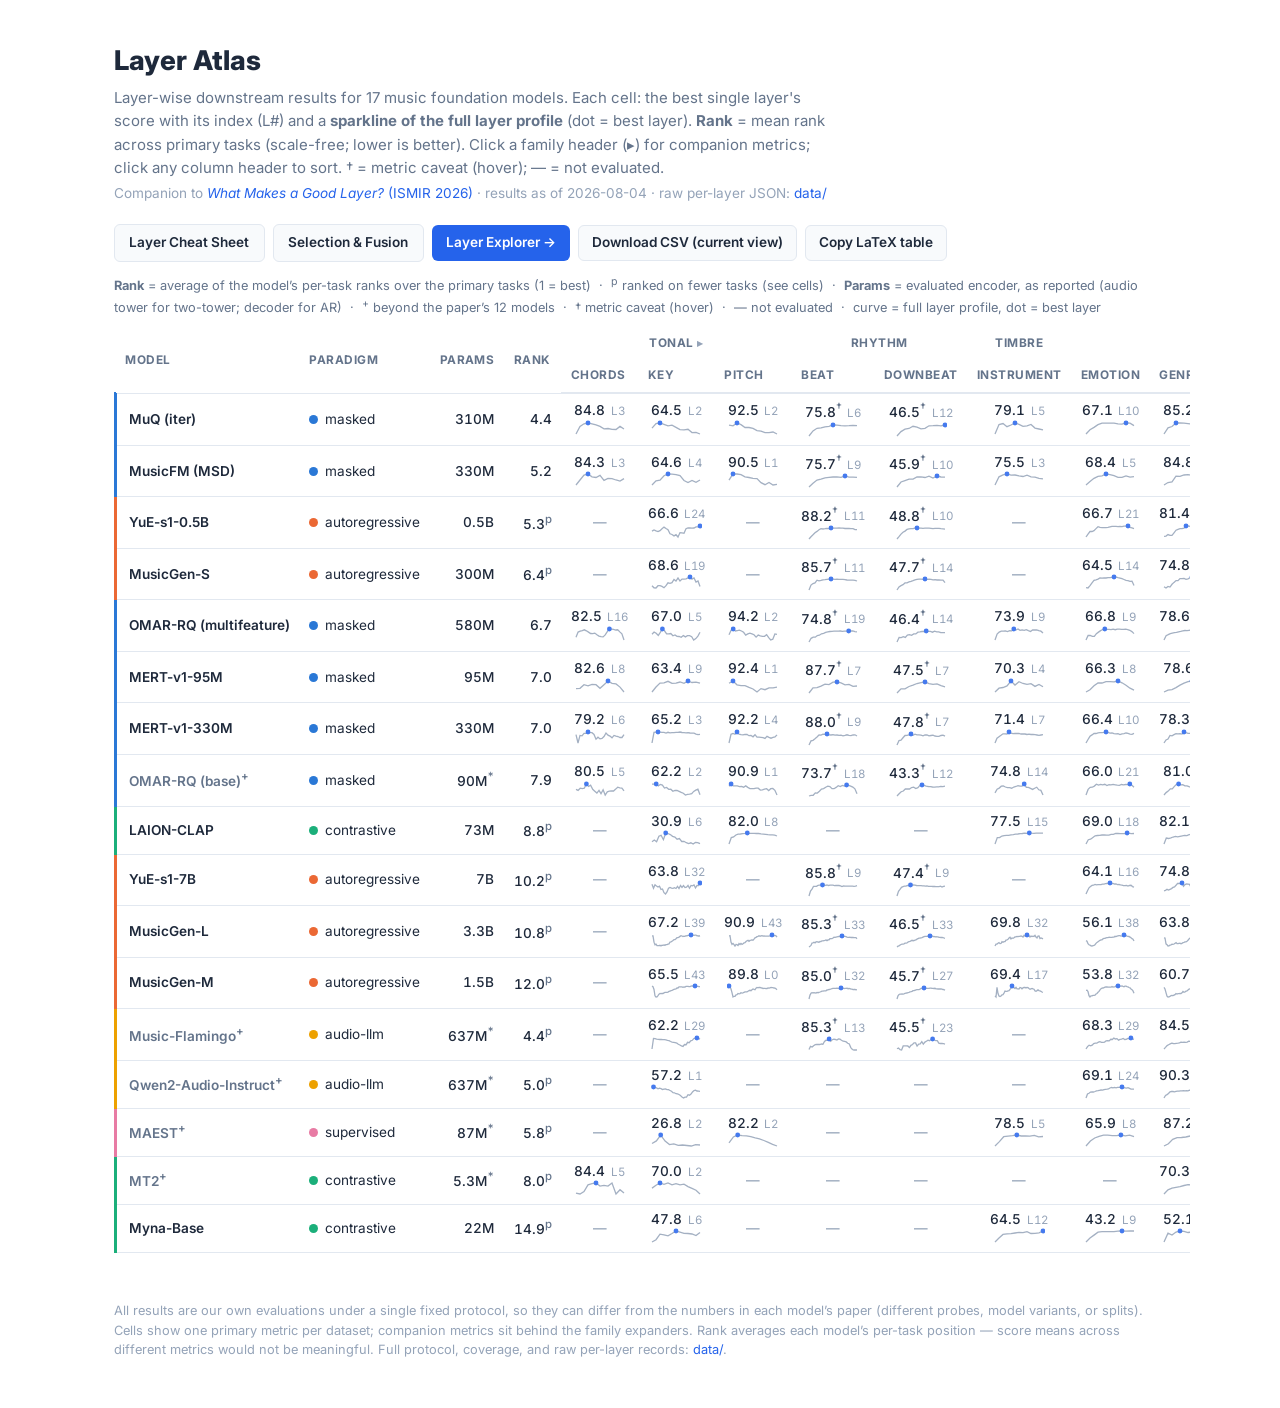
==== atlas.html @ fea0e97f "Discoverability pass: social preview image (was 404), og/twitter cards on all pages, CITATION.cff, R" ====
<!DOCTYPE html>
<html lang="en">
<head>
  <meta charset="utf-8">
  <meta name="viewport" content="width=device-width, initial-scale=1">
  <title>Layer Atlas | What Makes a Good Layer?</title>
  <meta name="description" content="Which layer of a music foundation model works best for each task? Layer-wise results for 17 models across 15 music tasks — per-layer performance profiles, best layers, and sortable comparisons.">
  <meta property="og:type" content="website">
  <meta property="og:title" content="Layer Atlas — layer-wise results for music foundation models">
  <meta property="og:description" content="Best layer per model and task, full layer-profile sparklines, sortable, with CSV/LaTeX export. 17 models, 15 tasks, one fixed probe.">
  <meta property="og:url" content="https://angeloskanatas.github.io/music-fms-layer-eval/atlas.html">
  <meta property="og:image" content="https://angeloskanatas.github.io/music-fms-layer-eval/static/images/social_preview.png">
  <meta name="twitter:card" content="summary_large_image">
  <link rel="icon" type="image/svg+xml" href="static/images/favicon.svg">
  <link rel="icon" type="image/x-icon" href="favicon.ico" sizes="16x16 32x32 48x48">
  <link rel="apple-touch-icon" href="static/images/apple-touch-icon.png">
  <link href="https://fonts.googleapis.com/css2?family=Inter:wght@400;500;600;700;800&display=swap" rel="stylesheet">
  <style>
    :root {
      --ink: #1e293b; --ink-2: #64748b; --ink-3: #94a3b8;
      --accent: #2563eb; --line: #e2e8f0; --bg: #ffffff; --bg-2: #f8fafc;
    }
    * { box-sizing: border-box; }
    body { margin: 0; font-family: 'Inter', -apple-system, sans-serif; color: var(--ink);
           background: var(--bg); font-size: 15px; line-height: 1.55; }
    header { max-width: 1100px; margin: 0 auto; padding: 2.5rem 1.5rem 1rem; }
    header h1 { font-size: 1.7rem; font-weight: 800; margin: 0 0 .25rem; }
    header p  { color: var(--ink-2); margin: .25rem 0; max-width: 720px; }
    header a  { color: var(--accent); text-decoration: none; }
    .meta { font-size: .85rem; color: var(--ink-3); }
    .toolbar { max-width: 1100px; margin: 0 auto; padding: 0 1.5rem .75rem;
               display: flex; gap: .5rem; align-items: center; flex-wrap: wrap; }
    .toolbar button { font: inherit; font-size: .85rem; font-weight: 600; color: var(--ink);
      background: var(--bg-2); border: 1px solid var(--line); border-radius: 6px;
      padding: .4rem .8rem; cursor: pointer; }
    .toolbar button:hover { border-color: var(--accent); color: var(--accent); }
    .twrap { max-width: 1100px; margin: 0 auto 3rem; padding: 0 1.5rem; overflow-x: auto; }
    table { border-collapse: collapse; width: 100%; font-size: .85rem; }
    th, td { padding: .45rem .6rem; border-bottom: 1px solid var(--line); text-align: left;
             white-space: nowrap; }
    thead th { font-size: .74rem; text-transform: uppercase; letter-spacing: .04em;
               color: var(--ink-2); border-bottom: 2px solid var(--line);
               position: sticky; top: 0; background: var(--bg); cursor: pointer; }
    thead th.detail { text-transform: none; letter-spacing: 0; }
    th.famgrp { text-align: center; border-bottom: 1px solid var(--line); }
    th.famgrp.expandable:hover { color: var(--accent); }
    .num { text-align: right; font-variant-numeric: tabular-nums; }
    td.num { font-weight: 500; }
    td.ptask, td.detail { text-align: center; }
    .cellink { color: inherit; text-decoration: none; display: block; }
    .cellink:hover .sc { color: var(--accent); }
    .sc { display: block; line-height: 1.15; }
    .spark { display: block; margin: 1px auto 0; opacity: .85; }
    tbody tr:hover .spark { opacity: 1; }
    tbody tr { border-left: 3px solid var(--fam, transparent); }
    tbody td:first-child { border-left: 3px solid var(--fam, transparent);
                           padding-left: .75rem; }
    tbody tr:hover td { background: var(--bg-2); }
    .mname { font-weight: 600; }
    .mmuted { color: var(--ink-2); }
    .dot { display: inline-block; width: 9px; height: 9px; border-radius: 50%;
           background: var(--fam); margin-right: .45rem; vertical-align: baseline; }
    .lyr { color: var(--ink-3); font-size: .72rem; font-weight: 400; margin-left: .35rem; }
    .na  { color: var(--ink-3); font-weight: 400; }
    .cav { color: var(--ink-2); cursor: help; }
    .xtra { color: var(--ink-3); cursor: help; font-weight: 600; }
    .chev { font-size: .7rem; color: var(--ink-3); }
    th.sorted-asc .chev, th.sorted-desc .chev { color: var(--accent); }
    footer { max-width: 1100px; margin: 0 auto; padding: 0 1.5rem 3rem;
             font-size: .8rem; color: var(--ink-3); }
    footer a { color: var(--accent); text-decoration: none; }
  </style>
</head>
<body>
  <header>
    <h1>Layer Atlas</h1>
    <p>Layer-wise downstream results for 17 music foundation models.
       Each cell: the best single layer's score with its index (L#) and a <strong>sparkline of the
       full layer profile</strong> (dot = best layer). <strong>Rank</strong> = mean rank across primary
       tasks (scale-free; lower is better). Click a family header (&#9656;) for companion metrics;
       click any column header to sort. &dagger; = metric caveat (hover); &mdash; = not evaluated.</p>
    <p class="meta">Companion to <a href="index.html"><em>What Makes a Good Layer?</em> (ISMIR 2026)</a>
       &middot; results as of 2026-08-04 &middot;
       raw per-layer JSON: <a href="https://github.com/angeloskanatas/music-fms-layer-eval/tree/master/data">data/</a></p>
  </header>
  <div class="toolbar">
    <a href="layers.html" style="font-size:.85rem;font-weight:600;color:var(--ink);background:var(--bg-2);border:1px solid var(--line);border-radius:6px;padding:.45rem .9rem;text-decoration:none;">Layer Cheat Sheet</a>
    <a href="fusion.html" style="font-size:.85rem;font-weight:600;color:var(--ink);background:var(--bg-2);border:1px solid var(--line);border-radius:6px;padding:.45rem .9rem;text-decoration:none;">Selection &amp; Fusion</a>
    <a href="explorer.html" style="font-size:.85rem;font-weight:600;color:#fff;background:var(--accent);border-radius:6px;padding:.45rem .9rem;text-decoration:none;">Layer Explorer &rarr;</a>
    <button onclick="exportCSV()">Download CSV (current view)</button>
    <button onclick="exportLatex()">Copy LaTeX table</button>
  </div>
  <div class="legend" style="max-width:1100px;margin:0 auto;padding:0 1.5rem .5rem;font-size:.8rem;color:#64748b;">
    <strong>Rank</strong> = average of the model&rsquo;s per-task ranks over the primary tasks (1&nbsp;=&nbsp;best)
    &nbsp;&middot;&nbsp; <sup>p</sup> ranked on fewer tasks (see cells) &nbsp;&middot;&nbsp;
    <strong>Params</strong> = evaluated encoder, as reported (audio tower for two-tower; decoder for AR)
    &nbsp;&middot;&nbsp; <sup>+</sup> beyond the paper&rsquo;s 12 models &nbsp;&middot;&nbsp; &dagger; metric caveat (hover)
    &nbsp;&middot;&nbsp; &mdash; not evaluated &nbsp;&middot;&nbsp; curve&nbsp;=&nbsp;full layer profile, dot&nbsp;=&nbsp;best layer
  </div>
  <div class="twrap">
    <table id="atlas">
      <thead><tr><th rowspan='2' data-sort='str'>Model</th><th rowspan='2' data-sort='str'>Paradigm</th><th rowspan='2' data-sort='num' title='parameters of the evaluated encoder, as reported in each paper (audio tower for two-tower models, decoder for autoregressive)'>Params</th><th rowspan='2' data-sort='num' title='mean rank across primary tasks the model was evaluated on; lower is better'>Rank</th><th colspan='3' class='famgrp expandable' data-fam='tonal'>Tonal <span class='chev' title='2 companion metrics'>&#9656;</span></th><th colspan='2' class='famgrp' data-fam='rhythm'>Rhythm</th><th colspan='1' class='famgrp' data-fam='timbre'>Timbre</th><th colspan='8' class='famgrp expandable' data-fam='semantic'>Semantic <span class='chev' title='7 companion metrics'>&#9656;</span></th><th colspan='1' class='famgrp expandable' data-fam='similarity'>Similarity <span class='chev' title='2 companion metrics'>&#9656;</span></th></tr><tr><th class='ptask' data-sort='num' title='Chord MIREX score (ChordsACE)'>Chords</th><th class='ptask' data-sort='num' title='Key estimation weighted score (GiantSteps)'>Key</th><th class='ptask' data-sort='num' title='Pitch classification accuracy (NSynth)'>Pitch</th><th class='detail d-tonal' data-sort='num' hidden title='Chord root score (ChordsACE)'>Chords root</th><th class='detail d-tonal' data-sort='num' hidden title='Chord thirds score (ChordsACE)'>Chords thirds</th><th class='ptask' data-sort='num' title='Beat tracking F1 (GTZAN)'>Beat</th><th class='ptask' data-sort='num' title='Downbeat tracking F1 (GTZAN)'>Downbeat</th><th class='ptask' data-sort='num' title='Instrument classification accuracy (NSynth)'>Instrument</th><th class='ptask' data-sort='num' title='Emotion recognition R2 (EMO)'>Emotion</th><th class='ptask' data-sort='num' title='Genre classification accuracy (GTZAN)'>Genre</th><th class='ptask' data-sort='num' title='Clip-level music structure analysis accuracy (Harmonix)'>Structure</th><th class='ptask' data-sort='num' title='Genre tagging AP (MTG-Jamendo)'>MTG-Genre</th><th class='ptask' data-sort='num' title='Instrument tagging AP (MTG-Jamendo)'>MTG-Instr</th><th class='ptask' data-sort='num' title='Mood/theme tagging AP (MTG-Jamendo)'>MTG-Mood</th><th class='ptask' data-sort='num' title='Top-50 tagging AP (MTG-Jamendo)'>MTG-Top50</th><th class='ptask' data-sort='num' title='Auto-tagging AP (MagnaTagATune)'>MTT</th><th class='detail d-semantic' data-sort='num' hidden title='Emotion recognition arousal R2 (EMO)'>Arousal</th><th class='detail d-semantic' data-sort='num' hidden title='Emotion recognition valence R2 (EMO)'>Valence</th><th class='detail d-semantic' data-sort='num' hidden title='Genre tagging AUROC (MTG-Jamendo)'>MTG-Genre AUROC</th><th class='detail d-semantic' data-sort='num' hidden title='Instrument tagging AUROC (MTG-Jamendo)'>MTG-Instr AUROC</th><th class='detail d-semantic' data-sort='num' hidden title='Mood/theme tagging AUROC (MTG-Jamendo)'>MTG-Mood AUROC</th><th class='detail d-semantic' data-sort='num' hidden title='Top-50 tagging AUROC (MTG-Jamendo)'>MTG-Top50 AUROC</th><th class='detail d-semantic' data-sort='num' hidden title='Auto-tagging AUROC (MagnaTagATune)'>MTT AUROC</th><th class='ptask' data-sort='num' title='Perceptual similarity accuracy, centered cosine (DimSim)'>DimSim</th><th class='detail d-similarity' data-sort='num' hidden title='Perceptual similarity accuracy, cosine (DimSim)'>DimSim cos</th><th class='detail d-similarity' data-sort='num' hidden title='Perceptual similarity accuracy, raw L2 (DimSim)'>DimSim L2</th></tr></thead>
      <tbody><tr style='--fam:#2a78d6'><td class='mname' title='muq'>MuQ (iter)</td><td><span class='dot'></span>masked</td><td class='num' data-val='310'>310M</td><td class='num'>4.4</td><td class='num ptask'><a class='cellink' href='explorer.html?model=muq&amp;task=chords_ace_mirex' title='open the full layer curve | best proxy fusion: Top-3 avg 84.7 (-0.1); best trainable fusion: HConv 86.6 (+1.8) — details on the Selection & Fusion page'><span class='sc'>84.8<span class='lyr'>L3</span></span><svg class='spark' width='52' height='16' viewBox='0 0 52 16'><polyline points='2.0,14.0 6.0,6.4 10.0,3.8 14.0,3.0 18.0,3.8 22.0,4.8 26.0,6.4 30.0,8.8 34.0,8.5 38.0,9.3 42.0,9.5 46.0,6.4 50.0,9.0' fill='none' stroke='#94a3b8' stroke-width='1.3'/><circle cx='14.0' cy='3.0' r='2.4' fill='#2563eb'/></svg></a></td><td class='num ptask'><a class='cellink' href='explorer.html?model=muq&amp;task=key' title='open the full layer curve | best proxy fusion: Top-3 avg 64.4 (-0.1); best trainable fusion: Weighted sum 63.1 (-1.4) — details on the Selection & Fusion page'><span class='sc'>64.5<span class='lyr'>L2</span></span><svg class='spark' width='52' height='16' viewBox='0 0 52 16'><polyline points='2.0,8.1 6.0,3.5 10.0,3.0 14.0,4.4 18.0,5.9 22.0,5.2 26.0,7.4 30.0,9.6 34.0,9.8 38.0,9.3 42.0,12.6 46.0,12.5 50.0,14.0' fill='none' stroke='#94a3b8' stroke-width='1.3'/><circle cx='10.0' cy='3.0' r='2.4' fill='#2563eb'/></svg></a></td><td class='num ptask'><a class='cellink' href='explorer.html?model=muq&amp;task=nsynth_pitch' title='open the full layer curve | best trainable fusion: Attentive 92.8 (+0.3) — details on the Selection & Fusion page'><span class='sc'>92.5<span class='lyr'>L2</span></span><svg class='spark' width='52' height='16' viewBox='0 0 52 16'><polyline points='2.0,5.2 6.0,5.9 10.0,3.0 14.0,4.6 18.0,7.5 22.0,7.5 26.0,8.4 30.0,10.6 34.0,11.1 38.0,12.7 42.0,12.7 46.0,12.0 50.0,14.0' fill='none' stroke='#94a3b8' stroke-width='1.3'/><circle cx='10.0' cy='3.0' r='2.4' fill='#2563eb'/></svg></a></td><td class='num detail d-tonal' hidden><a class='cellink' href='explorer.html?model=muq&amp;task=chords_ace_root' title='open the full layer curve | best proxy fusion: Top-3 avg 77.4 (-0.9); best trainable fusion: HConv 80.0 (+1.7) — details on the Selection & Fusion page'><span class='sc'>78.3<span class='lyr'>L3</span></span><svg class='spark' width='52' height='16' viewBox='0 0 52 16'><polyline points='2.0,14.0 6.0,6.6 10.0,3.5 14.0,3.0 18.0,3.4 22.0,4.1 26.0,5.6 30.0,7.9 34.0,8.2 38.0,7.1 42.0,9.3 46.0,5.3 50.0,6.6' fill='none' stroke='#94a3b8' stroke-width='1.3'/><circle cx='14.0' cy='3.0' r='2.4' fill='#2563eb'/></svg></a></td><td class='num detail d-tonal' hidden><a class='cellink' href='explorer.html?model=muq&amp;task=chords_ace_thirds' title='open the full layer curve | best proxy fusion: Top-3 avg 73.8 (-0.6); best trainable fusion: HConv 76.7 (+2.3) — details on the Selection & Fusion page'><span class='sc'>74.4<span class='lyr'>L3</span></span><svg class='spark' width='52' height='16' viewBox='0 0 52 16'><polyline points='2.0,14.0 6.0,6.7 10.0,3.7 14.0,3.0 18.0,3.7 22.0,4.3 26.0,5.8 30.0,8.1 34.0,8.4 38.0,7.4 42.0,9.5 46.0,5.8 50.0,7.0' fill='none' stroke='#94a3b8' stroke-width='1.3'/><circle cx='14.0' cy='3.0' r='2.4' fill='#2563eb'/></svg></a></td><td class='num ptask'><a class='cellink' href='explorer.html?model=muq&amp;task=beat_f1' title='open the full layer curve | best proxy fusion: Top-3 concat 79.9 (+4.1); best trainable fusion: HConv 84.7 (+8.9) — details on the Selection & Fusion page'><span class='sc'>75.8<sup class='cav' title='MARBLE corpus-pooled F-measure; per-track mir_eval variant differs'>&dagger;</sup><span class='lyr'>L6</span></span><svg class='spark' width='52' height='16' viewBox='0 0 52 16'><polyline points='2.0,14.0 6.0,8.9 10.0,6.3 14.0,5.8 18.0,4.8 22.0,4.3 26.0,3.0 30.0,3.1 34.0,3.7 38.0,3.8 42.0,3.7 46.0,3.5 50.0,3.6' fill='none' stroke='#94a3b8' stroke-width='1.3'/><circle cx='26.0' cy='3.0' r='2.4' fill='#2563eb'/></svg></a></td><td class='num ptask'><a class='cellink' href='explorer.html?model=muq&amp;task=downbeat_f1' title='open the full layer curve | best proxy fusion: Top-3 avg 46.4 (-0.1); best trainable fusion: Attentive 45.0 (-1.5) — details on the Selection & Fusion page'><span class='sc'>46.5<sup class='cav' title='MARBLE corpus-pooled F-measure; per-track mir_eval variant differs'>&dagger;</sup><span class='lyr'>L12</span></span><svg class='spark' width='52' height='16' viewBox='0 0 52 16'><polyline points='2.0,14.0 6.0,9.6 10.0,7.2 14.0,6.5 18.0,4.3 22.0,5.2 26.0,6.8 30.0,6.3 34.0,3.8 38.0,3.7 42.0,3.3 46.0,3.8 50.0,3.0' fill='none' stroke='#94a3b8' stroke-width='1.3'/><circle cx='50.0' cy='3.0' r='2.4' fill='#2563eb'/></svg></a></td><td class='num ptask'><a class='cellink' href='explorer.html?model=muq&amp;task=nsynth_instrument' title='open the full layer curve | best proxy fusion: Top-3 concat 79.7 (+0.6); best trainable fusion: Weighted sum 81.2 (+2.2) — details on the Selection & Fusion page'><span class='sc'>79.1<span class='lyr'>L5</span></span><svg class='spark' width='52' height='16' viewBox='0 0 52 16'><polyline points='2.0,14.0 6.0,4.6 10.0,3.5 14.0,6.7 18.0,5.0 22.0,3.0 26.0,4.4 30.0,6.4 34.0,5.8 38.0,4.4 42.0,8.1 46.0,9.0 50.0,9.9' fill='none' stroke='#94a3b8' stroke-width='1.3'/><circle cx='22.0' cy='3.0' r='2.4' fill='#2563eb'/></svg></a></td><td class='num ptask'><a class='cellink' href='explorer.html?model=muq&amp;task=emo_r2' title='open the full layer curve | best proxy fusion: Top-3 concat 70.5 (+3.4); best trainable fusion: HConv 68.9 (+1.8) — details on the Selection & Fusion page'><span class='sc'>67.1<span class='lyr'>L10</span></span><svg class='spark' width='52' height='16' viewBox='0 0 52 16'><polyline points='2.0,14.0 6.0,9.7 10.0,7.4 14.0,4.7 18.0,3.2 22.0,3.1 26.0,3.1 30.0,3.2 34.0,3.9 38.0,4.2 42.0,3.0 46.0,3.1 50.0,5.6' fill='none' stroke='#94a3b8' stroke-width='1.3'/><circle cx='42.0' cy='3.0' r='2.4' fill='#2563eb'/></svg></a></td><td class='num ptask'><a class='cellink' href='explorer.html?model=muq&amp;task=genre' title='open the full layer curve | best proxy fusion: Top-5 avg 84.8 (-0.4); best trainable fusion: Attentive 84.5 (-0.7) — details on the Selection & Fusion page'><span class='sc'>85.2<span class='lyr'>L3</span></span><svg class='spark' width='52' height='16' viewBox='0 0 52 16'><polyline points='2.0,14.0 6.0,7.9 10.0,6.5 14.0,3.0 18.0,3.0 22.0,3.2 26.0,3.6 30.0,4.1 34.0,4.4 38.0,3.9 42.0,4.1 46.0,4.1 50.0,5.3' fill='none' stroke='#94a3b8' stroke-width='1.3'/><circle cx='14.0' cy='3.0' r='2.4' fill='#2563eb'/></svg></a></td><td class='num ptask'><a class='cellink' href='explorer.html?model=muq&amp;task=hxmsa' title='open the full layer curve | best proxy fusion: Top-5 avg 61.6 (+1.7); best trainable fusion: Attentive 59.3 (-0.6) — details on the Selection & Fusion page'><span class='sc'>59.9<span class='lyr'>L11</span></span><svg class='spark' width='52' height='16' viewBox='0 0 52 16'><polyline points='2.0,14.0 6.0,11.8 10.0,9.7 14.0,8.3 18.0,8.1 22.0,4.8 26.0,5.4 30.0,5.4 34.0,4.0 38.0,4.2 42.0,3.7 46.0,3.0 50.0,3.6' fill='none' stroke='#94a3b8' stroke-width='1.3'/><circle cx='46.0' cy='3.0' r='2.4' fill='#2563eb'/></svg></a></td><td class='num ptask'><a class='cellink' href='explorer.html?model=muq&amp;task=mtg_genre_ap' title='open the full layer curve | best proxy fusion: Top-3 avg 18.5 (+1.0); best trainable fusion: Weighted sum 17.8 (+0.3) — details on the Selection & Fusion page'><span class='sc'>17.5<span class='lyr'>L9</span></span><svg class='spark' width='52' height='16' viewBox='0 0 52 16'><polyline points='2.0,14.0 6.0,9.3 10.0,7.1 14.0,5.2 18.0,3.6 22.0,3.6 26.0,3.4 30.0,4.1 34.0,3.4 38.0,3.0 42.0,3.0 46.0,3.9 50.0,4.1' fill='none' stroke='#94a3b8' stroke-width='1.3'/><circle cx='38.0' cy='3.0' r='2.4' fill='#2563eb'/></svg></a></td><td class='num ptask'><a class='cellink' href='explorer.html?model=muq&amp;task=mtg_instrument_ap' title='open the full layer curve | best proxy fusion: Top-3 concat 19.2 (-0.5); best trainable fusion: Attentive 19.4 (-0.3) — details on the Selection & Fusion page'><span class='sc'>19.7<span class='lyr'>L5</span></span><svg class='spark' width='52' height='16' viewBox='0 0 52 16'><polyline points='2.0,14.0 6.0,6.6 10.0,5.2 14.0,3.5 18.0,3.8 22.0,3.0 26.0,4.6 30.0,6.8 34.0,6.0 38.0,5.5 42.0,4.1 46.0,6.0 50.0,4.9' fill='none' stroke='#94a3b8' stroke-width='1.3'/><circle cx='22.0' cy='3.0' r='2.4' fill='#2563eb'/></svg></a></td><td class='num ptask'><a class='cellink' href='explorer.html?model=muq&amp;task=mtg_mood_ap' title='open the full layer curve | best proxy fusion: Top-3 avg 14.3 (+0.8); best trainable fusion: HConv 13.5 (+0.0) — details on the Selection & Fusion page'><span class='sc'>13.5<span class='lyr'>L10</span></span><svg class='spark' width='52' height='16' viewBox='0 0 52 16'><polyline points='2.0,14.0 6.0,9.3 10.0,7.7 14.0,5.3 18.0,4.0 22.0,4.3 26.0,3.7 30.0,3.3 34.0,4.0 38.0,3.7 42.0,3.0 46.0,3.7 50.0,5.3' fill='none' stroke='#94a3b8' stroke-width='1.3'/><circle cx='42.0' cy='3.0' r='2.4' fill='#2563eb'/></svg></a></td><td class='num ptask'><a class='cellink' href='explorer.html?model=muq&amp;task=mtg_top50_ap' title='open the full layer curve | best proxy fusion: Top-3 avg 28.9 (+0.6); best trainable fusion: Attentive 28.8 (+0.5) — details on the Selection & Fusion page'><span class='sc'>28.3<span class='lyr'>L9</span></span><svg class='spark' width='52' height='16' viewBox='0 0 52 16'><polyline points='2.0,14.0 6.0,8.7 10.0,7.1 14.0,5.9 18.0,5.0 22.0,4.4 26.0,4.4 30.0,4.4 34.0,3.8 38.0,3.0 42.0,3.0 46.0,4.4 50.0,3.8' fill='none' stroke='#94a3b8' stroke-width='1.3'/><circle cx='38.0' cy='3.0' r='2.4' fill='#2563eb'/></svg></a></td><td class='num ptask'><a class='cellink' href='explorer.html?model=muq&amp;task=mtt_ap' title='open the full layer curve | best proxy fusion: Top-5 avg 39.0 (-0.1); best trainable fusion: Attentive 40.2 (+1.1) — details on the Selection & Fusion page'><span class='sc'>39.1<span class='lyr'>L2</span></span><svg class='spark' width='52' height='16' viewBox='0 0 52 16'><polyline points='2.0,14.0 6.0,5.5 10.0,3.0 14.0,5.1 18.0,7.3 22.0,4.4 26.0,8.3 30.0,6.5 34.0,4.8 38.0,5.5 42.0,3.7 46.0,7.3 50.0,7.3' fill='none' stroke='#94a3b8' stroke-width='1.3'/><circle cx='10.0' cy='3.0' r='2.4' fill='#2563eb'/></svg></a></td><td class='num detail d-semantic' hidden><a class='cellink' href='explorer.html?model=muq&amp;task=emo_r2a' title='open the full layer curve'><span class='sc'>76.4<span class='lyr'>L4</span></span><svg class='spark' width='52' height='16' viewBox='0 0 52 16'><polyline points='2.0,14.0 6.0,7.6 10.0,6.6 14.0,5.7 18.0,3.0 22.0,3.1 26.0,3.1 30.0,4.5 34.0,5.9 38.0,3.9 42.0,3.6 46.0,3.6 50.0,3.2' fill='none' stroke='#94a3b8' stroke-width='1.3'/><circle cx='18.0' cy='3.0' r='2.4' fill='#2563eb'/></svg></a></td><td class='num detail d-semantic' hidden><a class='cellink' href='explorer.html?model=muq&amp;task=emo_r2v' title='open the full layer curve'><span class='sc'>59.0<span class='lyr'>L7</span></span><svg class='spark' width='52' height='16' viewBox='0 0 52 16'><polyline points='2.0,14.0 6.0,11.6 10.0,8.4 14.0,4.8 18.0,4.1 22.0,3.8 26.0,3.9 30.0,3.0 34.0,3.1 38.0,5.0 42.0,3.3 46.0,3.5 50.0,7.9' fill='none' stroke='#94a3b8' stroke-width='1.3'/><circle cx='30.0' cy='3.0' r='2.4' fill='#2563eb'/></svg></a></td><td class='num detail d-semantic' hidden><a class='cellink' href='explorer.html?model=muq&amp;task=mtg_genre_auroc' title='open the full layer curve | best proxy fusion: Top-5 avg 86.3 (+1.8); best trainable fusion: Weighted sum 85.5 (+1.0) — details on the Selection & Fusion page'><span class='sc'>84.5<span class='lyr'>L9</span></span><svg class='spark' width='52' height='16' viewBox='0 0 52 16'><polyline points='2.0,14.0 6.0,6.3 10.0,5.3 14.0,3.9 18.0,3.6 22.0,3.3 26.0,3.7 30.0,3.6 34.0,3.6 38.0,3.0 42.0,3.4 46.0,4.0 50.0,4.4' fill='none' stroke='#94a3b8' stroke-width='1.3'/><circle cx='38.0' cy='3.0' r='2.4' fill='#2563eb'/></svg></a></td><td class='num detail d-semantic' hidden><a class='cellink' href='explorer.html?model=muq&amp;task=mtg_instrument_auroc' title='open the full layer curve | best proxy fusion: Top-3 concat 77.2 (+0.9); best trainable fusion: Attentive 76.6 (+0.3) — details on the Selection & Fusion page'><span class='sc'>76.3<span class='lyr'>L10</span></span><svg class='spark' width='52' height='16' viewBox='0 0 52 16'><polyline points='2.0,14.0 6.0,6.8 10.0,6.0 14.0,4.3 18.0,4.3 22.0,4.1 26.0,4.3 30.0,5.7 34.0,4.7 38.0,4.6 42.0,3.0 46.0,4.9 50.0,4.1' fill='none' stroke='#94a3b8' stroke-width='1.3'/><circle cx='42.0' cy='3.0' r='2.4' fill='#2563eb'/></svg></a></td><td class='num detail d-semantic' hidden><a class='cellink' href='explorer.html?model=muq&amp;task=mtg_mood_auroc' title='open the full layer curve | best proxy fusion: Top-3 avg 76.8 (+1.1); best trainable fusion: HConv 75.1 (-0.6) — details on the Selection & Fusion page'><span class='sc'>75.7<span class='lyr'>L10</span></span><svg class='spark' width='52' height='16' viewBox='0 0 52 16'><polyline points='2.0,14.0 6.0,9.0 10.0,7.8 14.0,5.5 18.0,4.5 22.0,4.2 26.0,3.9 30.0,4.2 34.0,3.9 38.0,4.0 42.0,3.0 46.0,4.2 50.0,4.2' fill='none' stroke='#94a3b8' stroke-width='1.3'/><circle cx='42.0' cy='3.0' r='2.4' fill='#2563eb'/></svg></a></td><td class='num detail d-semantic' hidden><a class='cellink' href='explorer.html?model=muq&amp;task=mtg_top50_auroc' title='open the full layer curve | best proxy fusion: Top-3 avg 82.2 (+0.9); best trainable fusion: Attentive 82.1 (+0.8) — details on the Selection & Fusion page'><span class='sc'>81.3<span class='lyr'>L10</span></span><svg class='spark' width='52' height='16' viewBox='0 0 52 16'><polyline points='2.0,14.0 6.0,7.3 10.0,6.6 14.0,5.0 18.0,4.0 22.0,4.0 26.0,4.5 30.0,4.3 34.0,3.5 38.0,3.3 42.0,3.0 46.0,4.5 50.0,4.3' fill='none' stroke='#94a3b8' stroke-width='1.3'/><circle cx='42.0' cy='3.0' r='2.4' fill='#2563eb'/></svg></a></td><td class='num detail d-semantic' hidden><a class='cellink' href='explorer.html?model=muq&amp;task=mtt_auroc' title='open the full layer curve | best proxy fusion: Top-5 avg 91.2 (+0.1); best trainable fusion: Attentive 91.6 (+0.5) — details on the Selection & Fusion page'><span class='sc'>91.1<span class='lyr'>L2</span></span><svg class='spark' width='52' height='16' viewBox='0 0 52 16'><polyline points='2.0,14.0 6.0,5.3 10.0,3.0 14.0,4.2 18.0,4.2 22.0,4.2 26.0,5.3 30.0,4.7 34.0,4.2 38.0,4.2 42.0,3.6 46.0,5.9 50.0,5.3' fill='none' stroke='#94a3b8' stroke-width='1.3'/><circle cx='10.0' cy='3.0' r='2.4' fill='#2563eb'/></svg></a></td><td class='num ptask'><a class='cellink' href='explorer.html?model=muq&amp;task=dimsim_acc_centered' title='open the full layer curve'><span class='sc'>79.5<span class='lyr'>L0</span></span><svg class='spark' width='52' height='16' viewBox='0 0 52 16'><polyline points='2.0,3.0 6.0,4.5 10.0,7.3 14.0,10.2 18.0,11.6 22.0,12.4 26.0,12.6 30.0,13.3 34.0,14.0 38.0,12.7 42.0,13.0 46.0,11.3 50.0,8.2' fill='none' stroke='#94a3b8' stroke-width='1.3'/><circle cx='2.0' cy='3.0' r='2.4' fill='#2563eb'/></svg></a></td><td class='num detail d-similarity' hidden><a class='cellink' href='explorer.html?model=muq&amp;task=dimsim_acc_cosine' title='open the full layer curve'><span class='sc'>78.8<span class='lyr'>L1</span></span><svg class='spark' width='52' height='16' viewBox='0 0 52 16'><polyline points='2.0,3.6 6.0,3.0 10.0,5.4 14.0,5.8 18.0,9.6 22.0,12.0 26.0,11.3 30.0,13.1 34.0,14.0 38.0,12.4 42.0,12.1 46.0,7.9 50.0,9.0' fill='none' stroke='#94a3b8' stroke-width='1.3'/><circle cx='6.0' cy='3.0' r='2.4' fill='#2563eb'/></svg></a></td><td class='num detail d-similarity' hidden><a class='cellink' href='explorer.html?model=muq&amp;task=dimsim_acc_l2' title='open the full layer curve'><span class='sc'>81.7<span class='lyr'>L0</span></span><svg class='spark' width='52' height='16' viewBox='0 0 52 16'><polyline points='2.0,3.0 6.0,7.2 10.0,9.2 14.0,10.2 18.0,11.9 22.0,12.8 26.0,13.1 30.0,12.5 34.0,14.0 38.0,13.5 42.0,12.4 46.0,11.1 50.0,11.1' fill='none' stroke='#94a3b8' stroke-width='1.3'/><circle cx='2.0' cy='3.0' r='2.4' fill='#2563eb'/></svg></a></td></tr>
<tr style='--fam:#2a78d6'><td class='mname' title='musicfm'>MusicFM (MSD)</td><td><span class='dot'></span>masked</td><td class='num' data-val='330'>330M</td><td class='num'>5.2</td><td class='num ptask'><a class='cellink' href='explorer.html?model=musicfm&amp;task=chords_ace_mirex' title='open the full layer curve | best proxy fusion: Top-3 avg 81.8 (-2.5); best trainable fusion: HConv 84.9 (+0.6) — details on the Selection & Fusion page'><span class='sc'>84.3<span class='lyr'>L3</span></span><svg class='spark' width='52' height='16' viewBox='0 0 52 16'><polyline points='2.0,14.0 6.0,9.0 10.0,4.1 14.0,3.0 18.0,5.8 22.0,6.5 26.0,4.4 30.0,9.4 34.0,7.3 38.0,7.6 42.0,9.0 46.0,10.1 50.0,7.6' fill='none' stroke='#94a3b8' stroke-width='1.3'/><circle cx='14.0' cy='3.0' r='2.4' fill='#2563eb'/></svg></a></td><td class='num ptask'><a class='cellink' href='explorer.html?model=musicfm&amp;task=key' title='open the full layer curve | best proxy fusion: Top-5 concat 61.3 (-3.3); best trainable fusion: Weighted sum 62.2 (-2.3) — details on the Selection & Fusion page'><span class='sc'>64.6<span class='lyr'>L4</span></span><svg class='spark' width='52' height='16' viewBox='0 0 52 16'><polyline points='2.0,14.0 6.0,9.8 10.0,9.2 14.0,4.7 18.0,3.0 22.0,3.2 26.0,3.7 30.0,4.7 34.0,9.5 38.0,11.5 42.0,9.5 46.0,11.3 50.0,9.0' fill='none' stroke='#94a3b8' stroke-width='1.3'/><circle cx='18.0' cy='3.0' r='2.4' fill='#2563eb'/></svg></a></td><td class='num ptask'><a class='cellink' href='explorer.html?model=musicfm&amp;task=nsynth_pitch' title='open the full layer curve | best trainable fusion: Attentive 91.8 (+1.2) — details on the Selection & Fusion page'><span class='sc'>90.5<span class='lyr'>L1</span></span><svg class='spark' width='52' height='16' viewBox='0 0 52 16'><polyline points='2.0,9.1 6.0,3.0 10.0,3.0 14.0,3.6 18.0,5.9 22.0,6.5 26.0,7.3 30.0,7.6 34.0,11.7 38.0,13.7 42.0,11.4 46.0,14.0 50.0,13.4' fill='none' stroke='#94a3b8' stroke-width='1.3'/><circle cx='6.0' cy='3.0' r='2.4' fill='#2563eb'/></svg></a></td><td class='num detail d-tonal' hidden><a class='cellink' href='explorer.html?model=musicfm&amp;task=chords_ace_root' title='open the full layer curve | best proxy fusion: Top-3 avg 70.8 (-4.8); best trainable fusion: Attentive 77.6 (+2.0) — details on the Selection & Fusion page'><span class='sc'>75.6<span class='lyr'>L5</span></span><svg class='spark' width='52' height='16' viewBox='0 0 52 16'><polyline points='2.0,14.0 6.0,7.2 10.0,4.9 14.0,4.0 18.0,3.7 22.0,3.0 26.0,3.8 30.0,5.4 34.0,5.9 38.0,5.1 42.0,4.7 46.0,5.4 50.0,7.2' fill='none' stroke='#94a3b8' stroke-width='1.3'/><circle cx='22.0' cy='3.0' r='2.4' fill='#2563eb'/></svg></a></td><td class='num detail d-tonal' hidden><a class='cellink' href='explorer.html?model=musicfm&amp;task=chords_ace_thirds' title='open the full layer curve | best proxy fusion: Top-3 avg 67.6 (-3.9); best trainable fusion: HConv 74.3 (+2.8) — details on the Selection & Fusion page'><span class='sc'>71.5<span class='lyr'>L5</span></span><svg class='spark' width='52' height='16' viewBox='0 0 52 16'><polyline points='2.0,14.0 6.0,6.5 10.0,4.7 14.0,3.8 18.0,3.8 22.0,3.0 26.0,3.9 30.0,5.8 34.0,6.4 38.0,5.1 42.0,5.1 46.0,5.5 50.0,7.7' fill='none' stroke='#94a3b8' stroke-width='1.3'/><circle cx='22.0' cy='3.0' r='2.4' fill='#2563eb'/></svg></a></td><td class='num ptask'><a class='cellink' href='explorer.html?model=musicfm&amp;task=beat_f1' title='open the full layer curve | best proxy fusion: Top-5 concat 76.5 (+0.8); best trainable fusion: HConv 83.8 (+8.1) — details on the Selection & Fusion page'><span class='sc'>75.7<sup class='cav' title='MARBLE corpus-pooled F-measure; per-track mir_eval variant differs'>&dagger;</sup><span class='lyr'>L9</span></span><svg class='spark' width='52' height='16' viewBox='0 0 52 16'><polyline points='2.0,14.0 6.0,10.3 10.0,7.0 14.0,6.1 18.0,4.9 22.0,4.4 26.0,4.0 30.0,3.8 34.0,4.3 38.0,3.0 42.0,4.2 46.0,4.1 50.0,4.3' fill='none' stroke='#94a3b8' stroke-width='1.3'/><circle cx='38.0' cy='3.0' r='2.4' fill='#2563eb'/></svg></a></td><td class='num ptask'><a class='cellink' href='explorer.html?model=musicfm&amp;task=downbeat_f1' title='open the full layer curve | best proxy fusion: Top-5 avg 44.4 (-1.5); best trainable fusion: Attentive 45.8 (-0.1) — details on the Selection & Fusion page'><span class='sc'>45.9<sup class='cav' title='MARBLE corpus-pooled F-measure; per-track mir_eval variant differs'>&dagger;</sup><span class='lyr'>L10</span></span><svg class='spark' width='52' height='16' viewBox='0 0 52 16'><polyline points='2.0,14.0 6.0,9.0 10.0,7.6 14.0,6.1 18.0,6.1 22.0,4.0 26.0,3.9 30.0,4.5 34.0,3.2 38.0,5.1 42.0,3.0 46.0,4.0 50.0,4.1' fill='none' stroke='#94a3b8' stroke-width='1.3'/><circle cx='42.0' cy='3.0' r='2.4' fill='#2563eb'/></svg></a></td><td class='num ptask'><a class='cellink' href='explorer.html?model=musicfm&amp;task=nsynth_instrument' title='open the full layer curve | best proxy fusion: Top-3 concat 75.1 (-0.4); best trainable fusion: Weighted sum 75.2 (-0.3) — details on the Selection & Fusion page'><span class='sc'>75.5<span class='lyr'>L3</span></span><svg class='spark' width='52' height='16' viewBox='0 0 52 16'><polyline points='2.0,14.0 6.0,5.8 10.0,3.8 14.0,3.0 18.0,4.2 22.0,4.0 26.0,4.9 30.0,5.5 34.0,4.2 38.0,5.8 42.0,6.2 46.0,7.4 50.0,7.8' fill='none' stroke='#94a3b8' stroke-width='1.3'/><circle cx='14.0' cy='3.0' r='2.4' fill='#2563eb'/></svg></a></td><td class='num ptask'><a class='cellink' href='explorer.html?model=musicfm&amp;task=emo_r2' title='open the full layer curve | best proxy fusion: Top-5 concat 66.5 (-1.9); best trainable fusion: HConv 59.9 (-8.5) — details on the Selection & Fusion page'><span class='sc'>68.4<span class='lyr'>L5</span></span><svg class='spark' width='52' height='16' viewBox='0 0 52 16'><polyline points='2.0,14.0 6.0,10.6 10.0,7.3 14.0,5.3 18.0,4.8 22.0,3.0 26.0,3.7 30.0,4.7 34.0,6.4 38.0,6.3 42.0,5.0 46.0,6.2 50.0,5.7' fill='none' stroke='#94a3b8' stroke-width='1.3'/><circle cx='22.0' cy='3.0' r='2.4' fill='#2563eb'/></svg></a></td><td class='num ptask'><a class='cellink' href='explorer.html?model=musicfm&amp;task=genre' title='open the full layer curve | best proxy fusion: Top-3 concat 83.1 (-1.7); best trainable fusion: Attentive 79.0 (-5.8) — details on the Selection & Fusion page'><span class='sc'>84.8<span class='lyr'>L9</span></span><svg class='spark' width='52' height='16' viewBox='0 0 52 16'><polyline points='2.0,14.0 6.0,11.5 10.0,10.8 14.0,5.2 18.0,5.3 22.0,4.0 26.0,3.7 30.0,4.4 34.0,3.4 38.0,3.0 42.0,4.7 46.0,8.3 50.0,9.4' fill='none' stroke='#94a3b8' stroke-width='1.3'/><circle cx='38.0' cy='3.0' r='2.4' fill='#2563eb'/></svg></a></td><td class='num ptask'><a class='cellink' href='explorer.html?model=musicfm&amp;task=hxmsa' title='open the full layer curve | best proxy fusion: Top-3 concat 60.4 (+1.0); best trainable fusion: Attentive 58.6 (-0.8) — details on the Selection & Fusion page'><span class='sc'>59.4<span class='lyr'>L8</span></span><svg class='spark' width='52' height='16' viewBox='0 0 52 16'><polyline points='2.0,14.0 6.0,8.7 10.0,8.3 14.0,6.0 18.0,7.4 22.0,5.1 26.0,5.4 30.0,3.6 34.0,3.0 38.0,3.9 42.0,3.2 46.0,6.0 50.0,6.0' fill='none' stroke='#94a3b8' stroke-width='1.3'/><circle cx='34.0' cy='3.0' r='2.4' fill='#2563eb'/></svg></a></td><td class='num ptask'><a class='cellink' href='explorer.html?model=musicfm&amp;task=mtg_genre_ap' title='open the full layer curve | best proxy fusion: Top-3 avg 17.5 (+0.2); best trainable fusion: Weighted sum 16.6 (-0.7) — details on the Selection & Fusion page'><span class='sc'>17.3<span class='lyr'>L9</span></span><svg class='spark' width='52' height='16' viewBox='0 0 52 16'><polyline points='2.0,14.0 6.0,12.0 10.0,9.3 14.0,6.4 18.0,4.8 22.0,3.9 26.0,3.7 30.0,3.7 34.0,3.2 38.0,3.0 42.0,4.3 46.0,5.9 50.0,7.5' fill='none' stroke='#94a3b8' stroke-width='1.3'/><circle cx='38.0' cy='3.0' r='2.4' fill='#2563eb'/></svg></a></td><td class='num ptask'><a class='cellink' href='explorer.html?model=musicfm&amp;task=mtg_instrument_ap' title='open the full layer curve | best proxy fusion: Top-3 avg 18.4 (-0.4); best trainable fusion: Weighted sum 17.9 (-0.9) — details on the Selection & Fusion page'><span class='sc'>18.8<span class='lyr'>L6</span></span><svg class='spark' width='52' height='16' viewBox='0 0 52 16'><polyline points='2.0,14.0 6.0,10.4 10.0,6.9 14.0,5.6 18.0,4.3 22.0,3.3 26.0,3.0 30.0,4.3 34.0,4.9 38.0,6.6 42.0,5.3 46.0,6.2 50.0,7.5' fill='none' stroke='#94a3b8' stroke-width='1.3'/><circle cx='26.0' cy='3.0' r='2.4' fill='#2563eb'/></svg></a></td><td class='num ptask'><a class='cellink' href='explorer.html?model=musicfm&amp;task=mtg_mood_ap' title='open the full layer curve | best proxy fusion: Top-5 avg 13.3 (-0.3); best trainable fusion: Attentive 12.9 (-0.7) — details on the Selection & Fusion page'><span class='sc'>13.6<span class='lyr'>L7</span></span><svg class='spark' width='52' height='16' viewBox='0 0 52 16'><polyline points='2.0,14.0 6.0,10.7 10.0,8.8 14.0,7.7 18.0,5.8 22.0,5.2 26.0,3.5 30.0,3.0 34.0,3.0 38.0,3.8 42.0,4.9 46.0,6.3 50.0,6.9' fill='none' stroke='#94a3b8' stroke-width='1.3'/><circle cx='30.0' cy='3.0' r='2.4' fill='#2563eb'/></svg></a></td><td class='num ptask'><a class='cellink' href='explorer.html?model=musicfm&amp;task=mtg_top50_ap' title='open the full layer curve | best proxy fusion: Top-3 concat 27.8 (+0.3); best trainable fusion: Attentive 27.0 (-0.5) — details on the Selection & Fusion page'><span class='sc'>27.5<span class='lyr'>L7</span></span><svg class='spark' width='52' height='16' viewBox='0 0 52 16'><polyline points='2.0,14.0 6.0,11.7 10.0,8.4 14.0,5.6 18.0,4.9 22.0,3.9 26.0,3.2 30.0,3.0 34.0,3.0 38.0,3.0 42.0,3.5 46.0,4.6 50.0,5.8' fill='none' stroke='#94a3b8' stroke-width='1.3'/><circle cx='30.0' cy='3.0' r='2.4' fill='#2563eb'/></svg></a></td><td class='num ptask'><a class='cellink' href='explorer.html?model=musicfm&amp;task=mtt_ap' title='open the full layer curve | best proxy fusion: Top-5 avg 39.1 (-0.1); best trainable fusion: Attentive 39.5 (+0.3) — details on the Selection & Fusion page'><span class='sc'>39.2<span class='lyr'>L7</span></span><svg class='spark' width='52' height='16' viewBox='0 0 52 16'><polyline points='2.0,14.0 6.0,9.0 10.0,5.4 14.0,6.1 18.0,4.8 22.0,3.8 26.0,5.6 30.0,3.0 34.0,5.1 38.0,5.9 42.0,7.5 46.0,6.9 50.0,6.4' fill='none' stroke='#94a3b8' stroke-width='1.3'/><circle cx='30.0' cy='3.0' r='2.4' fill='#2563eb'/></svg></a></td><td class='num detail d-semantic' hidden><a class='cellink' href='explorer.html?model=musicfm&amp;task=emo_r2a' title='open the full layer curve'><span class='sc'>76.0<span class='lyr'>L5</span></span><svg class='spark' width='52' height='16' viewBox='0 0 52 16'><polyline points='2.0,14.0 6.0,8.8 10.0,5.6 14.0,4.0 18.0,4.8 22.0,3.0 26.0,3.0 30.0,4.2 34.0,6.1 38.0,5.8 42.0,4.2 46.0,5.6 50.0,4.3' fill='none' stroke='#94a3b8' stroke-width='1.3'/><circle cx='22.0' cy='3.0' r='2.4' fill='#2563eb'/></svg></a></td><td class='num detail d-semantic' hidden><a class='cellink' href='explorer.html?model=musicfm&amp;task=emo_r2v' title='open the full layer curve'><span class='sc'>60.7<span class='lyr'>L5</span></span><svg class='spark' width='52' height='16' viewBox='0 0 52 16'><polyline points='2.0,14.0 6.0,12.0 10.0,8.7 14.0,6.3 18.0,4.6 22.0,3.0 26.0,4.1 30.0,5.2 34.0,6.5 38.0,6.7 42.0,5.6 46.0,6.6 50.0,6.9' fill='none' stroke='#94a3b8' stroke-width='1.3'/><circle cx='22.0' cy='3.0' r='2.4' fill='#2563eb'/></svg></a></td><td class='num detail d-semantic' hidden><a class='cellink' href='explorer.html?model=musicfm&amp;task=mtg_genre_auroc' title='open the full layer curve | best proxy fusion: Top-5 avg 85.3 (+0.6); best trainable fusion: Weighted sum 84.9 (+0.2) — details on the Selection & Fusion page'><span class='sc'>84.7<span class='lyr'>L8</span></span><svg class='spark' width='52' height='16' viewBox='0 0 52 16'><polyline points='2.0,14.0 6.0,10.2 10.0,7.5 14.0,5.6 18.0,4.6 22.0,3.7 26.0,3.5 30.0,3.3 34.0,3.0 38.0,3.5 42.0,3.9 46.0,4.9 50.0,5.4' fill='none' stroke='#94a3b8' stroke-width='1.3'/><circle cx='34.0' cy='3.0' r='2.4' fill='#2563eb'/></svg></a></td><td class='num detail d-semantic' hidden><a class='cellink' href='explorer.html?model=musicfm&amp;task=mtg_instrument_auroc' title='open the full layer curve | best proxy fusion: Top-5 avg 76.2 (+0.8); best trainable fusion: Weighted sum 74.5 (-1.0) — details on the Selection & Fusion page'><span class='sc'>75.4<span class='lyr'>L10</span></span><svg class='spark' width='52' height='16' viewBox='0 0 52 16'><polyline points='2.0,14.0 6.0,10.8 10.0,8.1 14.0,6.4 18.0,5.8 22.0,3.8 26.0,4.1 30.0,3.6 34.0,3.8 38.0,4.5 42.0,3.0 46.0,4.9 50.0,6.0' fill='none' stroke='#94a3b8' stroke-width='1.3'/><circle cx='42.0' cy='3.0' r='2.4' fill='#2563eb'/></svg></a></td><td class='num detail d-semantic' hidden><a class='cellink' href='explorer.html?model=musicfm&amp;task=mtg_mood_auroc' title='open the full layer curve | best proxy fusion: Top-5 avg 76.0 (-0.2); best trainable fusion: Attentive 75.0 (-1.2) — details on the Selection & Fusion page'><span class='sc'>76.2<span class='lyr'>L7</span></span><svg class='spark' width='52' height='16' viewBox='0 0 52 16'><polyline points='2.0,14.0 6.0,10.3 10.0,7.5 14.0,6.3 18.0,5.4 22.0,4.5 26.0,3.9 30.0,3.0 34.0,3.4 38.0,3.7 42.0,4.3 46.0,5.8 50.0,6.3' fill='none' stroke='#94a3b8' stroke-width='1.3'/><circle cx='30.0' cy='3.0' r='2.4' fill='#2563eb'/></svg></a></td><td class='num detail d-semantic' hidden><a class='cellink' href='explorer.html?model=musicfm&amp;task=mtg_top50_auroc' title='open the full layer curve | best proxy fusion: Top-5 avg 81.5 (+0.3); best trainable fusion: Attentive 81.5 (+0.3) — details on the Selection & Fusion page'><span class='sc'>81.2<span class='lyr'>L6</span></span><svg class='spark' width='52' height='16' viewBox='0 0 52 16'><polyline points='2.0,14.0 6.0,11.1 10.0,7.9 14.0,6.2 18.0,5.3 22.0,4.3 26.0,3.0 30.0,3.0 34.0,3.0 38.0,3.0 42.0,3.3 46.0,4.3 50.0,5.6' fill='none' stroke='#94a3b8' stroke-width='1.3'/><circle cx='26.0' cy='3.0' r='2.4' fill='#2563eb'/></svg></a></td><td class='num detail d-semantic' hidden><a class='cellink' href='explorer.html?model=musicfm&amp;task=mtt_auroc' title='open the full layer curve | best proxy fusion: Top-5 avg 91.1 (+0.1); best trainable fusion: Attentive 91.2 (+0.2) — details on the Selection & Fusion page'><span class='sc'>91.0<span class='lyr'>L4</span></span><svg class='spark' width='52' height='16' viewBox='0 0 52 16'><polyline points='2.0,14.0 6.0,9.2 10.0,5.2 14.0,3.4 18.0,3.0 22.0,3.0 26.0,3.4 30.0,3.0 34.0,4.3 38.0,4.3 42.0,5.2 46.0,5.2 50.0,6.5' fill='none' stroke='#94a3b8' stroke-width='1.3'/><circle cx='18.0' cy='3.0' r='2.4' fill='#2563eb'/></svg></a></td><td class='num ptask'><a class='cellink' href='explorer.html?model=musicfm&amp;task=dimsim_acc_centered' title='open the full layer curve'><span class='sc'>80.5<span class='lyr'>L2</span></span><svg class='spark' width='52' height='16' viewBox='0 0 52 16'><polyline points='2.0,6.6 6.0,4.2 10.0,3.0 14.0,3.6 18.0,5.2 22.0,7.2 26.0,8.8 30.0,8.6 34.0,9.9 38.0,11.9 42.0,11.1 46.0,13.0 50.0,14.0' fill='none' stroke='#94a3b8' stroke-width='1.3'/><circle cx='10.0' cy='3.0' r='2.4' fill='#2563eb'/></svg></a></td><td class='num detail d-similarity' hidden><a class='cellink' href='explorer.html?model=musicfm&amp;task=dimsim_acc_cosine' title='open the full layer curve'><span class='sc'>83.7<span class='lyr'>L2</span></span><svg class='spark' width='52' height='16' viewBox='0 0 52 16'><polyline points='2.0,6.3 6.0,5.0 10.0,3.0 14.0,3.9 18.0,5.2 22.0,7.0 26.0,9.1 30.0,10.4 34.0,9.9 38.0,10.2 42.0,10.4 46.0,14.0 50.0,12.8' fill='none' stroke='#94a3b8' stroke-width='1.3'/><circle cx='10.0' cy='3.0' r='2.4' fill='#2563eb'/></svg></a></td><td class='num detail d-similarity' hidden><a class='cellink' href='explorer.html?model=musicfm&amp;task=dimsim_acc_l2' title='open the full layer curve'><span class='sc'>80.8<span class='lyr'>L2</span></span><svg class='spark' width='52' height='16' viewBox='0 0 52 16'><polyline points='2.0,5.7 6.0,5.0 10.0,3.0 14.0,5.5 18.0,6.8 22.0,8.3 26.0,10.1 30.0,10.0 34.0,8.7 38.0,11.3 42.0,11.2 46.0,14.0 50.0,13.6' fill='none' stroke='#94a3b8' stroke-width='1.3'/><circle cx='10.0' cy='3.0' r='2.4' fill='#2563eb'/></svg></a></td></tr>
<tr style='--fam:#eb6834'><td class='mname' title='yue-0.5b'>YuE-s1-0.5B</td><td><span class='dot'></span>autoregressive</td><td class='num' data-val='500'>0.5B</td><td class='num'>5.3<sup class='cav' title='ranked on 12 of 15 primary tasks'>p</sup></td><td class='num ptask na' title='not evaluated'>&mdash;</td><td class='num ptask'><a class='cellink' href='explorer.html?model=yue-0.5b&amp;task=key' title='open the full layer curve | best proxy fusion: Top-5 avg 67.4 (+0.8); best trainable fusion: Weighted sum 64.4 (-2.2) — details on the Selection & Fusion page'><span class='sc'>66.6<span class='lyr'>L24</span></span><svg class='spark' width='52' height='16' viewBox='0 0 52 16'><polyline points='2.0,8.1 4.0,7.0 6.0,7.9 8.0,8.6 10.0,7.6 12.0,5.7 14.0,4.1 16.0,5.5 18.0,6.8 20.0,10.8 22.0,11.5 24.0,12.9 26.0,11.7 28.0,14.0 30.0,9.6 32.0,9.8 34.0,10.3 36.0,5.7 38.0,5.0 40.0,5.0 42.0,5.1 44.0,5.0 46.0,3.9 48.0,3.8 50.0,3.0' fill='none' stroke='#94a3b8' stroke-width='1.3'/><circle cx='50.0' cy='3.0' r='2.4' fill='#2563eb'/></svg></a></td><td class='num ptask na' title='not evaluated'>&mdash;</td><td class='num detail d-tonal na' hidden title='not evaluated'>&mdash;</td><td class='num detail d-tonal na' hidden title='not evaluated'>&mdash;</td><td class='num ptask'><a class='cellink' href='explorer.html?model=yue-0.5b&amp;task=beat_f1' title='open the full layer curve | best proxy fusion: Top-3 concat 87.9 (-0.3); best trainable fusion: Attentive 88.4 (+0.2) — details on the Selection & Fusion page'><span class='sc'>88.2<sup class='cav' title='MARBLE corpus-pooled F-measure; per-track mir_eval variant differs'>&dagger;</sup><span class='lyr'>L11</span></span><svg class='spark' width='52' height='16' viewBox='0 0 52 16'><polyline points='2.0,14.0 4.0,11.7 6.0,9.8 8.0,7.7 10.0,6.4 12.0,4.8 14.0,3.7 16.0,4.0 18.0,3.7 20.0,3.3 22.0,3.6 24.0,3.0 26.0,3.1 28.0,3.2 30.0,3.1 32.0,3.0 34.0,3.2 36.0,3.1 38.0,3.5 40.0,3.4 42.0,3.5 44.0,3.6 46.0,3.7 48.0,4.7 50.0,4.6' fill='none' stroke='#94a3b8' stroke-width='1.3'/><circle cx='24.0' cy='3.0' r='2.4' fill='#2563eb'/></svg></a></td><td class='num ptask'><a class='cellink' href='explorer.html?model=yue-0.5b&amp;task=downbeat_f1' title='open the full layer curve | best proxy fusion: Top-5 concat 48.5 (-0.3); best trainable fusion: Attentive 48.8 (+0.0) — details on the Selection & Fusion page'><span class='sc'>48.8<sup class='cav' title='MARBLE corpus-pooled F-measure; per-track mir_eval variant differs'>&dagger;</sup><span class='lyr'>L10</span></span><svg class='spark' width='52' height='16' viewBox='0 0 52 16'><polyline points='2.0,14.0 4.0,11.7 6.0,9.1 8.0,7.3 10.0,6.1 12.0,4.4 14.0,3.9 16.0,3.7 18.0,3.7 20.0,3.2 22.0,3.0 24.0,3.2 26.0,3.1 28.0,3.3 30.0,3.2 32.0,3.2 34.0,3.2 36.0,3.3 38.0,3.6 40.0,3.4 42.0,3.4 44.0,3.4 46.0,3.7 48.0,3.9 50.0,4.1' fill='none' stroke='#94a3b8' stroke-width='1.3'/><circle cx='22.0' cy='3.0' r='2.4' fill='#2563eb'/></svg></a></td><td class='num ptask na' title='not evaluated'>&mdash;</td><td class='num ptask'><a class='cellink' href='explorer.html?model=yue-0.5b&amp;task=emo_r2' title='open the full layer curve | best proxy fusion: Top-5 avg 68.4 (+1.7); best trainable fusion: Weighted sum 66.5 (-0.2) — details on the Selection & Fusion page'><span class='sc'>66.7<span class='lyr'>L21</span></span><svg class='spark' width='52' height='16' viewBox='0 0 52 16'><polyline points='2.0,14.0 4.0,11.1 6.0,8.5 8.0,8.5 10.0,7.7 12.0,5.6 14.0,3.7 16.0,4.4 18.0,4.6 20.0,4.6 22.0,4.6 24.0,4.4 26.0,3.9 28.0,3.4 30.0,3.3 32.0,3.4 34.0,3.6 36.0,3.4 38.0,3.6 40.0,3.1 42.0,3.2 44.0,3.0 46.0,4.5 48.0,4.9 50.0,5.6' fill='none' stroke='#94a3b8' stroke-width='1.3'/><circle cx='44.0' cy='3.0' r='2.4' fill='#2563eb'/></svg></a></td><td class='num ptask'><a class='cellink' href='explorer.html?model=yue-0.5b&amp;task=genre' title='open the full layer curve | best proxy fusion: Top-5 avg 81.7 (+0.3); best trainable fusion: Weighted sum 71.7 (-9.7) — details on the Selection & Fusion page'><span class='sc'>81.4<span class='lyr'>L11</span></span><svg class='spark' width='52' height='16' viewBox='0 0 52 16'><polyline points='2.0,13.3 4.0,13.1 6.0,11.6 8.0,12.4 10.0,12.4 12.0,9.8 14.0,7.2 16.0,6.3 18.0,5.7 20.0,5.7 22.0,5.2 24.0,3.0 26.0,3.0 28.0,3.4 30.0,3.0 32.0,4.3 34.0,3.0 36.0,8.9 38.0,8.9 40.0,10.1 42.0,10.7 44.0,10.4 46.0,11.8 48.0,14.0 50.0,12.4' fill='none' stroke='#94a3b8' stroke-width='1.3'/><circle cx='24.0' cy='3.0' r='2.4' fill='#2563eb'/></svg></a></td><td class='num ptask'><a class='cellink' href='explorer.html?model=yue-0.5b&amp;task=hxmsa' title='open the full layer curve | best proxy fusion: Top-5 avg 61.2 (+0.7); best trainable fusion: Weighted sum 60.0 (-0.5) — details on the Selection & Fusion page'><span class='sc'>60.5<span class='lyr'>L9</span></span><svg class='spark' width='52' height='16' viewBox='0 0 52 16'><polyline points='2.0,14.0 4.0,10.6 6.0,9.0 8.0,8.3 10.0,6.4 12.0,5.9 14.0,5.6 16.0,3.1 18.0,3.3 20.0,3.0 22.0,4.6 24.0,4.3 26.0,4.6 28.0,5.5 30.0,6.1 32.0,4.5 34.0,6.7 36.0,6.8 38.0,6.5 40.0,5.3 42.0,8.3 44.0,7.8 46.0,10.2 48.0,9.6 50.0,10.2' fill='none' stroke='#94a3b8' stroke-width='1.3'/><circle cx='20.0' cy='3.0' r='2.4' fill='#2563eb'/></svg></a></td><td class='num ptask'><a class='cellink' href='explorer.html?model=yue-0.5b&amp;task=mtg_genre_ap' title='open the full layer curve | best proxy fusion: Top-3 avg 17.4 (+0.8); best trainable fusion: Weighted sum 17.2 (+0.6) — details on the Selection & Fusion page'><span class='sc'>16.6<span class='lyr'>L11</span></span><svg class='spark' width='52' height='16' viewBox='0 0 52 16'><polyline points='2.0,14.0 4.0,12.9 6.0,10.1 8.0,8.5 10.0,7.1 12.0,5.8 14.0,3.7 16.0,4.1 18.0,4.1 20.0,3.7 22.0,3.2 24.0,3.0 26.0,3.9 28.0,3.5 30.0,3.9 32.0,4.8 34.0,5.1 36.0,5.5 38.0,5.5 40.0,6.0 42.0,6.0 44.0,7.4 46.0,8.7 48.0,9.0 50.0,8.0' fill='none' stroke='#94a3b8' stroke-width='1.3'/><circle cx='24.0' cy='3.0' r='2.4' fill='#2563eb'/></svg></a></td><td class='num ptask'><a class='cellink' href='explorer.html?model=yue-0.5b&amp;task=mtg_instrument_ap' title='open the full layer curve | best proxy fusion: Top-5 avg 18.4 (+0.3); best trainable fusion: Weighted sum 18.4 (+0.3) — details on the Selection & Fusion page'><span class='sc'>18.1<span class='lyr'>L14</span></span><svg class='spark' width='52' height='16' viewBox='0 0 52 16'><polyline points='2.0,14.0 4.0,11.6 6.0,8.5 8.0,6.1 10.0,5.8 12.0,4.5 14.0,4.8 16.0,3.9 18.0,4.8 20.0,5.4 22.0,5.8 24.0,6.1 26.0,5.1 28.0,3.9 30.0,3.0 32.0,3.3 34.0,3.6 36.0,5.1 38.0,4.8 40.0,5.4 42.0,5.8 44.0,6.4 46.0,7.9 48.0,7.9 50.0,7.0' fill='none' stroke='#94a3b8' stroke-width='1.3'/><circle cx='30.0' cy='3.0' r='2.4' fill='#2563eb'/></svg></a></td><td class='num ptask'><a class='cellink' href='explorer.html?model=yue-0.5b&amp;task=mtg_mood_ap' title='open the full layer curve | best proxy fusion: Top-3 avg 13.6 (+0.5); best trainable fusion: Weighted sum 13.2 (+0.1) — details on the Selection & Fusion page'><span class='sc'>13.1<span class='lyr'>L10</span></span><svg class='spark' width='52' height='16' viewBox='0 0 52 16'><polyline points='2.0,14.0 4.0,11.3 6.0,8.4 8.0,6.9 10.0,5.7 12.0,3.9 14.0,3.3 16.0,3.3 18.0,3.3 20.0,3.9 22.0,3.0 24.0,3.6 26.0,4.5 28.0,4.5 30.0,4.5 32.0,4.8 34.0,6.0 36.0,5.1 38.0,6.9 40.0,6.3 42.0,6.6 44.0,8.1 46.0,9.2 48.0,9.8 50.0,8.4' fill='none' stroke='#94a3b8' stroke-width='1.3'/><circle cx='22.0' cy='3.0' r='2.4' fill='#2563eb'/></svg></a></td><td class='num ptask'><a class='cellink' href='explorer.html?model=yue-0.5b&amp;task=mtg_top50_ap' title='open the full layer curve | best proxy fusion: Top-3 avg 27.8 (+1.0); best trainable fusion: Weighted sum 27.9 (+1.1) — details on the Selection & Fusion page'><span class='sc'>26.8<span class='lyr'>L11</span></span><svg class='spark' width='52' height='16' viewBox='0 0 52 16'><polyline points='2.0,14.0 4.0,12.6 6.0,9.8 8.0,6.8 10.0,5.4 12.0,4.0 14.0,4.0 16.0,4.4 18.0,4.2 20.0,3.8 22.0,3.2 24.0,3.0 26.0,3.4 28.0,3.8 30.0,3.6 32.0,3.6 34.0,3.8 36.0,4.6 38.0,5.4 40.0,5.6 42.0,6.4 44.0,6.6 46.0,7.0 48.0,8.2 50.0,6.8' fill='none' stroke='#94a3b8' stroke-width='1.3'/><circle cx='24.0' cy='3.0' r='2.4' fill='#2563eb'/></svg></a></td><td class='num ptask'><a class='cellink' href='explorer.html?model=yue-0.5b&amp;task=mtt_ap' title='open the full layer curve | best proxy fusion: Top-5 avg 40.2 (+1.0); best trainable fusion: Weighted sum 39.9 (+0.7) — details on the Selection & Fusion page'><span class='sc'>39.2<span class='lyr'>L8</span></span><svg class='spark' width='52' height='16' viewBox='0 0 52 16'><polyline points='2.0,14.0 4.0,10.9 6.0,8.8 8.0,5.7 10.0,5.0 12.0,3.2 14.0,3.4 16.0,3.9 18.0,3.0 20.0,3.7 22.0,5.0 24.0,3.9 26.0,4.3 28.0,6.1 30.0,4.1 32.0,4.1 34.0,5.5 36.0,4.1 38.0,5.5 40.0,7.0 42.0,6.8 44.0,7.0 46.0,8.4 48.0,9.7 50.0,7.0' fill='none' stroke='#94a3b8' stroke-width='1.3'/><circle cx='18.0' cy='3.0' r='2.4' fill='#2563eb'/></svg></a></td><td class='num detail d-semantic' hidden><a class='cellink' href='explorer.html?model=yue-0.5b&amp;task=emo_r2a' title='open the full layer curve'><span class='sc'>76.9<span class='lyr'>L6</span></span><svg class='spark' width='52' height='16' viewBox='0 0 52 16'><polyline points='2.0,14.0 4.0,10.5 6.0,7.7 8.0,7.1 10.0,6.4 12.0,4.3 14.0,3.0 16.0,4.5 18.0,4.7 20.0,4.8 22.0,4.7 24.0,4.0 26.0,4.7 28.0,4.7 30.0,3.7 32.0,4.2 34.0,5.2 36.0,4.9 38.0,5.4 40.0,3.5 42.0,3.6 44.0,3.4 46.0,4.0 48.0,5.1 50.0,5.1' fill='none' stroke='#94a3b8' stroke-width='1.3'/><circle cx='14.0' cy='3.0' r='2.4' fill='#2563eb'/></svg></a></td><td class='num detail d-semantic' hidden><a class='cellink' href='explorer.html?model=yue-0.5b&amp;task=emo_r2v' title='open the full layer curve'><span class='sc'>58.0<span class='lyr'>L17</span></span><svg class='spark' width='52' height='16' viewBox='0 0 52 16'><polyline points='2.0,14.0 4.0,11.6 6.0,9.1 8.0,9.5 10.0,8.6 12.0,6.6 14.0,4.4 16.0,4.7 18.0,5.0 20.0,4.9 22.0,4.9 24.0,5.0 26.0,3.9 28.0,3.2 30.0,3.5 32.0,3.5 34.0,3.2 36.0,3.0 38.0,3.2 40.0,3.3 42.0,3.4 44.0,3.2 46.0,5.2 48.0,5.2 50.0,6.2' fill='none' stroke='#94a3b8' stroke-width='1.3'/><circle cx='36.0' cy='3.0' r='2.4' fill='#2563eb'/></svg></a></td><td class='num detail d-semantic' hidden><a class='cellink' href='explorer.html?model=yue-0.5b&amp;task=mtg_genre_auroc' title='open the full layer curve | best proxy fusion: Top-5 avg 85.2 (+1.2); best trainable fusion: Weighted sum 85.4 (+1.4) — details on the Selection & Fusion page'><span class='sc'>84.0<span class='lyr'>L10</span></span><svg class='spark' width='52' height='16' viewBox='0 0 52 16'><polyline points='2.0,14.0 4.0,12.8 6.0,10.3 8.0,8.2 10.0,6.7 12.0,5.5 14.0,3.5 16.0,3.7 18.0,4.2 20.0,3.7 22.0,3.0 24.0,3.0 26.0,3.7 28.0,3.7 30.0,4.8 32.0,5.3 34.0,5.5 36.0,6.2 38.0,6.5 40.0,7.5 42.0,7.5 44.0,8.5 46.0,11.0 48.0,11.5 50.0,9.2' fill='none' stroke='#94a3b8' stroke-width='1.3'/><circle cx='22.0' cy='3.0' r='2.4' fill='#2563eb'/></svg></a></td><td class='num detail d-semantic' hidden><a class='cellink' href='explorer.html?model=yue-0.5b&amp;task=mtg_instrument_auroc' title='open the full layer curve | best proxy fusion: Top-3 concat 75.4 (+1.1); best trainable fusion: Weighted sum 74.9 (+0.6) — details on the Selection & Fusion page'><span class='sc'>74.3<span class='lyr'>L13</span></span><svg class='spark' width='52' height='16' viewBox='0 0 52 16'><polyline points='2.0,13.8 4.0,14.0 6.0,11.8 8.0,7.9 10.0,7.9 12.0,5.2 14.0,5.0 16.0,4.3 18.0,5.7 20.0,5.0 22.0,5.2 24.0,4.3 26.0,5.2 28.0,3.0 30.0,3.0 32.0,4.6 34.0,5.2 36.0,7.0 38.0,7.7 40.0,8.8 42.0,7.7 44.0,9.1 46.0,9.5 48.0,10.0 50.0,8.2' fill='none' stroke='#94a3b8' stroke-width='1.3'/><circle cx='28.0' cy='3.0' r='2.4' fill='#2563eb'/></svg></a></td><td class='num detail d-semantic' hidden><a class='cellink' href='explorer.html?model=yue-0.5b&amp;task=mtg_mood_auroc' title='open the full layer curve | best proxy fusion: Top-5 avg 76.1 (+0.5); best trainable fusion: Weighted sum 75.3 (-0.3) — details on the Selection & Fusion page'><span class='sc'>75.6<span class='lyr'>L6</span></span><svg class='spark' width='52' height='16' viewBox='0 0 52 16'><polyline points='2.0,14.0 4.0,12.7 6.0,9.4 8.0,6.3 10.0,5.0 12.0,3.5 14.0,3.0 16.0,3.8 18.0,4.3 20.0,4.0 22.0,4.3 24.0,5.0 26.0,6.3 28.0,7.1 30.0,7.9 32.0,8.1 34.0,8.6 36.0,8.6 38.0,9.7 40.0,10.7 42.0,10.7 44.0,12.2 46.0,12.7 48.0,14.0 50.0,12.2' fill='none' stroke='#94a3b8' stroke-width='1.3'/><circle cx='14.0' cy='3.0' r='2.4' fill='#2563eb'/></svg></a></td><td class='num detail d-semantic' hidden><a class='cellink' href='explorer.html?model=yue-0.5b&amp;task=mtg_top50_auroc' title='open the full layer curve | best proxy fusion: Top-3 avg 81.7 (+1.4); best trainable fusion: Weighted sum 81.5 (+1.2) — details on the Selection & Fusion page'><span class='sc'>80.3<span class='lyr'>L6</span></span><svg class='spark' width='52' height='16' viewBox='0 0 52 16'><polyline points='2.0,14.0 4.0,12.9 6.0,9.7 8.0,6.2 10.0,4.4 12.0,3.4 14.0,3.0 16.0,3.7 18.0,4.1 20.0,3.4 22.0,3.4 24.0,3.7 26.0,4.1 28.0,4.8 30.0,4.4 32.0,4.8 34.0,4.4 36.0,5.1 38.0,6.5 40.0,6.5 42.0,7.6 44.0,8.3 46.0,8.0 48.0,9.7 50.0,7.6' fill='none' stroke='#94a3b8' stroke-width='1.3'/><circle cx='14.0' cy='3.0' r='2.4' fill='#2563eb'/></svg></a></td><td class='num detail d-semantic' hidden><a class='cellink' href='explorer.html?model=yue-0.5b&amp;task=mtt_auroc' title='open the full layer curve | best proxy fusion: Top-3 avg 91.1 (+0.1); best trainable fusion: Weighted sum 91.3 (+0.3) — details on the Selection & Fusion page'><span class='sc'>91.0<span class='lyr'>L6</span></span><svg class='spark' width='52' height='16' viewBox='0 0 52 16'><polyline points='2.0,14.0 4.0,10.8 6.0,8.5 8.0,7.1 10.0,6.2 12.0,3.5 14.0,3.0 16.0,3.9 18.0,3.5 20.0,3.5 22.0,3.9 24.0,3.9 26.0,4.4 28.0,4.8 30.0,4.4 32.0,5.3 34.0,4.8 36.0,3.9 38.0,4.8 40.0,6.2 42.0,7.1 44.0,7.1 46.0,8.0 48.0,9.9 50.0,8.0' fill='none' stroke='#94a3b8' stroke-width='1.3'/><circle cx='14.0' cy='3.0' r='2.4' fill='#2563eb'/></svg></a></td><td class='num ptask'><a class='cellink' href='explorer.html?model=yue-0.5b&amp;task=dimsim_acc_centered' title='open the full layer curve'><span class='sc'>82.4<span class='lyr'>L6</span></span><svg class='spark' width='52' height='16' viewBox='0 0 52 16'><polyline points='2.0,13.2 4.0,14.0 6.0,9.9 8.0,7.2 10.0,6.3 12.0,5.0 14.0,3.0 16.0,5.0 18.0,4.4 20.0,5.3 22.0,5.6 24.0,5.4 26.0,4.4 28.0,4.2 30.0,3.7 32.0,3.5 34.0,3.0 36.0,5.0 38.0,6.5 40.0,6.4 42.0,6.7 44.0,6.1 46.0,7.6 48.0,7.5 50.0,7.3' fill='none' stroke='#94a3b8' stroke-width='1.3'/><circle cx='14.0' cy='3.0' r='2.4' fill='#2563eb'/></svg></a></td><td class='num detail d-similarity' hidden><a class='cellink' href='explorer.html?model=yue-0.5b&amp;task=dimsim_acc_cosine' title='open the full layer curve'><span class='sc'>86.3<span class='lyr'>L13</span></span><svg class='spark' width='52' height='16' viewBox='0 0 52 16'><polyline points='2.0,14.0 4.0,12.5 6.0,9.3 8.0,7.3 10.0,6.2 12.0,5.1 14.0,3.1 16.0,4.7 18.0,4.8 20.0,4.5 22.0,4.0 24.0,3.3 26.0,3.3 28.0,3.0 30.0,3.3 32.0,4.2 34.0,3.6 36.0,4.8 38.0,6.4 40.0,6.4 42.0,6.4 44.0,6.0 46.0,7.5 48.0,9.5 50.0,9.1' fill='none' stroke='#94a3b8' stroke-width='1.3'/><circle cx='28.0' cy='3.0' r='2.4' fill='#2563eb'/></svg></a></td><td class='num detail d-similarity' hidden><a class='cellink' href='explorer.html?model=yue-0.5b&amp;task=dimsim_acc_l2' title='open the full layer curve'><span class='sc'>86.3<span class='lyr'>L13</span></span><svg class='spark' width='52' height='16' viewBox='0 0 52 16'><polyline points='2.0,14.0 4.0,10.1 6.0,8.0 8.0,6.5 10.0,5.7 12.0,4.6 14.0,3.8 16.0,4.4 18.0,4.4 20.0,4.4 22.0,3.9 24.0,3.3 26.0,3.7 28.0,3.0 30.0,3.4 32.0,3.9 34.0,3.3 36.0,4.1 38.0,6.0 40.0,5.6 42.0,5.9 44.0,5.4 46.0,6.2 48.0,6.7 50.0,7.6' fill='none' stroke='#94a3b8' stroke-width='1.3'/><circle cx='28.0' cy='3.0' r='2.4' fill='#2563eb'/></svg></a></td></tr>
<tr style='--fam:#eb6834'><td class='mname' title='musicgen-small'>MusicGen-S</td><td><span class='dot'></span>autoregressive</td><td class='num' data-val='300'>300M</td><td class='num'>6.4<sup class='cav' title='ranked on 12 of 15 primary tasks'>p</sup></td><td class='num ptask na' title='not evaluated'>&mdash;</td><td class='num ptask'><a class='cellink' href='explorer.html?model=musicgen-small&amp;task=key' title='open the full layer curve | best proxy fusion: Top-3 avg 67.8 (-0.8); best trainable fusion: Weighted sum 66.2 (-2.4) — details on the Selection & Fusion page'><span class='sc'>68.6<span class='lyr'>L19</span></span><svg class='spark' width='52' height='16' viewBox='0 0 52 16'><polyline points='2.0,11.7 4.0,13.8 6.0,14.0 8.0,11.7 10.0,11.7 12.0,12.4 14.0,13.7 16.0,11.7 18.0,8.8 20.0,9.3 22.0,8.6 24.0,5.4 26.0,7.0 28.0,3.9 30.0,7.0 32.0,5.1 34.0,5.1 36.0,4.9 38.0,3.9 40.0,3.0 42.0,5.1 44.0,4.0 46.0,8.1 48.0,7.0 50.0,12.4' fill='none' stroke='#94a3b8' stroke-width='1.3'/><circle cx='40.0' cy='3.0' r='2.4' fill='#2563eb'/></svg></a></td><td class='num ptask na' title='not evaluated'>&mdash;</td><td class='num detail d-tonal na' hidden title='not evaluated'>&mdash;</td><td class='num detail d-tonal na' hidden title='not evaluated'>&mdash;</td><td class='num ptask'><a class='cellink' href='explorer.html?model=musicgen-small&amp;task=beat_f1' title='open the full layer curve | best proxy fusion: Top-5 concat 86.1 (+0.4); best trainable fusion: Attentive 86.0 (+0.3) — details on the Selection & Fusion page'><span class='sc'>85.7<sup class='cav' title='MARBLE corpus-pooled F-measure; per-track mir_eval variant differs'>&dagger;</sup><span class='lyr'>L11</span></span><svg class='spark' width='52' height='16' viewBox='0 0 52 16'><polyline points='2.0,14.0 4.0,9.1 6.0,7.6 8.0,6.9 10.0,4.2 12.0,4.9 14.0,4.4 16.0,3.8 18.0,3.6 20.0,3.3 22.0,3.1 24.0,3.0 26.0,3.1 28.0,3.3 30.0,3.2 32.0,3.3 34.0,3.3 36.0,3.3 38.0,3.6 40.0,4.0 42.0,4.1 44.0,4.2 46.0,4.2 48.0,4.3 50.0,5.0' fill='none' stroke='#94a3b8' stroke-width='1.3'/><circle cx='24.0' cy='3.0' r='2.4' fill='#2563eb'/></svg></a></td><td class='num ptask'><a class='cellink' href='explorer.html?model=musicgen-small&amp;task=downbeat_f1' title='open the full layer curve | best proxy fusion: Top-5 concat 47.6 (-0.1); best trainable fusion: Weighted sum 47.4 (-0.3) — details on the Selection & Fusion page'><span class='sc'>47.7<sup class='cav' title='MARBLE corpus-pooled F-measure; per-track mir_eval variant differs'>&dagger;</sup><span class='lyr'>L14</span></span><svg class='spark' width='52' height='16' viewBox='0 0 52 16'><polyline points='2.0,14.0 4.0,11.0 6.0,9.6 8.0,8.7 10.0,6.9 12.0,6.8 14.0,5.9 16.0,5.4 18.0,4.7 20.0,3.9 22.0,3.3 24.0,3.1 26.0,3.1 28.0,3.3 30.0,3.0 32.0,3.3 34.0,3.2 36.0,3.4 38.0,3.8 40.0,3.7 42.0,4.0 44.0,4.0 46.0,4.1 48.0,4.1 50.0,6.7' fill='none' stroke='#94a3b8' stroke-width='1.3'/><circle cx='30.0' cy='3.0' r='2.4' fill='#2563eb'/></svg></a></td><td class='num ptask na' title='not evaluated'>&mdash;</td><td class='num ptask'><a class='cellink' href='explorer.html?model=musicgen-small&amp;task=emo_r2' title='open the full layer curve | best proxy fusion: Top-5 avg 64.4 (-0.1); best trainable fusion: HConv 60.2 (-4.3) — details on the Selection & Fusion page'><span class='sc'>64.5<span class='lyr'>L14</span></span><svg class='spark' width='52' height='16' viewBox='0 0 52 16'><polyline points='2.0,13.7 4.0,14.0 6.0,11.6 8.0,8.8 10.0,6.3 12.0,5.8 14.0,5.1 16.0,4.0 18.0,4.2 20.0,4.0 22.0,4.0 24.0,3.7 26.0,3.7 28.0,3.3 30.0,3.0 32.0,3.1 34.0,3.7 36.0,4.2 38.0,4.7 40.0,5.5 42.0,6.4 44.0,6.6 46.0,7.3 48.0,7.2 50.0,11.5' fill='none' stroke='#94a3b8' stroke-width='1.3'/><circle cx='30.0' cy='3.0' r='2.4' fill='#2563eb'/></svg></a></td><td class='num ptask'><a class='cellink' href='explorer.html?model=musicgen-small&amp;task=genre' title='open the full layer curve | best proxy fusion: Top-3 avg 74.8 (+0.0); best trainable fusion: Attentive 59.3 (-15.5) — details on the Selection & Fusion page'><span class='sc'>74.8<span class='lyr'>L14</span></span><svg class='spark' width='52' height='16' viewBox='0 0 52 16'><polyline points='2.0,12.7 4.0,14.0 6.0,12.4 8.0,13.1 10.0,10.3 12.0,8.4 14.0,6.6 16.0,6.6 18.0,4.6 20.0,4.6 22.0,4.5 24.0,5.3 26.0,4.9 28.0,3.8 30.0,3.0 32.0,3.3 34.0,3.8 36.0,3.9 38.0,6.2 40.0,6.6 42.0,7.4 44.0,8.5 46.0,10.4 48.0,12.4 50.0,13.5' fill='none' stroke='#94a3b8' stroke-width='1.3'/><circle cx='30.0' cy='3.0' r='2.4' fill='#2563eb'/></svg></a></td><td class='num ptask'><a class='cellink' href='explorer.html?model=musicgen-small&amp;task=hxmsa' title='open the full layer curve | best proxy fusion: Top-3 concat 58.9 (+0.7); best trainable fusion: HConv 57.7 (-0.5) — details on the Selection & Fusion page'><span class='sc'>58.2<span class='lyr'>L9</span></span><svg class='spark' width='52' height='16' viewBox='0 0 52 16'><polyline points='2.0,13.1 4.0,10.3 6.0,7.9 8.0,7.1 10.0,5.9 12.0,6.0 14.0,3.3 16.0,3.8 18.0,4.6 20.0,3.0 22.0,5.5 24.0,4.9 26.0,4.5 28.0,6.3 30.0,4.6 32.0,5.3 34.0,3.8 36.0,5.7 38.0,3.9 40.0,5.3 42.0,7.0 44.0,7.0 46.0,6.6 48.0,7.8 50.0,14.0' fill='none' stroke='#94a3b8' stroke-width='1.3'/><circle cx='20.0' cy='3.0' r='2.4' fill='#2563eb'/></svg></a></td><td class='num ptask'><a class='cellink' href='explorer.html?model=musicgen-small&amp;task=mtg_genre_ap' title='open the full layer curve | best proxy fusion: Top-3 avg 16.1 (-0.0); best trainable fusion: Weighted sum 14.8 (-1.3) — details on the Selection & Fusion page'><span class='sc'>16.1<span class='lyr'>L9</span></span><svg class='spark' width='52' height='16' viewBox='0 0 52 16'><polyline points='2.0,14.0 4.0,13.8 6.0,12.5 8.0,10.8 10.0,8.7 12.0,6.6 14.0,5.3 16.0,4.7 18.0,3.8 20.0,3.0 22.0,3.2 24.0,3.4 26.0,3.6 28.0,4.1 30.0,3.8 32.0,3.6 34.0,3.8 36.0,4.7 38.0,5.1 40.0,5.5 42.0,6.4 44.0,7.0 46.0,8.1 48.0,9.1 50.0,12.3' fill='none' stroke='#94a3b8' stroke-width='1.3'/><circle cx='20.0' cy='3.0' r='2.4' fill='#2563eb'/></svg></a></td><td class='num ptask'><a class='cellink' href='explorer.html?model=musicgen-small&amp;task=mtg_instrument_ap' title='open the full layer curve | best proxy fusion: Top-3 concat 18.5 (-0.6); best trainable fusion: Weighted sum 17.4 (-1.7) — details on the Selection & Fusion page'><span class='sc'>19.1<span class='lyr'>L9</span></span><svg class='spark' width='52' height='16' viewBox='0 0 52 16'><polyline points='2.0,14.0 4.0,13.5 6.0,12.5 8.0,11.2 10.0,8.6 12.0,6.6 14.0,5.3 16.0,4.3 18.0,3.5 20.0,3.0 22.0,3.8 24.0,3.8 26.0,3.8 28.0,3.5 30.0,3.8 32.0,3.8 34.0,4.3 36.0,3.8 38.0,5.0 40.0,4.5 42.0,5.6 44.0,6.1 46.0,7.1 48.0,8.4 50.0,12.5' fill='none' stroke='#94a3b8' stroke-width='1.3'/><circle cx='20.0' cy='3.0' r='2.4' fill='#2563eb'/></svg></a></td><td class='num ptask'><a class='cellink' href='explorer.html?model=musicgen-small&amp;task=mtg_mood_ap' title='open the full layer curve | best proxy fusion: Top-3 avg 13.9 (-0.3); best trainable fusion: HConv 13.4 (-0.8) — details on the Selection & Fusion page'><span class='sc'>14.2<span class='lyr'>L9</span></span><svg class='spark' width='52' height='16' viewBox='0 0 52 16'><polyline points='2.0,13.8 4.0,14.0 6.0,12.3 8.0,10.7 10.0,8.5 12.0,6.1 14.0,5.4 16.0,4.2 18.0,3.7 20.0,3.0 22.0,3.2 24.0,3.2 26.0,3.2 28.0,3.5 30.0,3.7 32.0,3.5 34.0,4.0 36.0,4.9 38.0,5.2 40.0,5.9 42.0,7.1 44.0,7.8 46.0,8.3 48.0,9.2 50.0,13.5' fill='none' stroke='#94a3b8' stroke-width='1.3'/><circle cx='20.0' cy='3.0' r='2.4' fill='#2563eb'/></svg></a></td><td class='num ptask'><a class='cellink' href='explorer.html?model=musicgen-small&amp;task=mtg_top50_ap' title='open the full layer curve | best proxy fusion: Top-3 concat 26.7 (-0.3); best trainable fusion: Weighted sum 26.3 (-0.7) — details on the Selection & Fusion page'><span class='sc'>27.0<span class='lyr'>L10</span></span><svg class='spark' width='52' height='16' viewBox='0 0 52 16'><polyline points='2.0,14.0 4.0,13.8 6.0,12.4 8.0,10.5 10.0,8.3 12.0,6.0 14.0,5.1 16.0,4.1 18.0,3.3 20.0,3.2 22.0,3.0 24.0,3.3 26.0,3.3 28.0,3.2 30.0,3.3 32.0,3.2 34.0,3.3 36.0,3.6 38.0,4.1 40.0,4.4 42.0,5.2 44.0,5.7 46.0,7.0 48.0,7.9 50.0,11.3' fill='none' stroke='#94a3b8' stroke-width='1.3'/><circle cx='22.0' cy='3.0' r='2.4' fill='#2563eb'/></svg></a></td><td class='num ptask'><a class='cellink' href='explorer.html?model=musicgen-small&amp;task=mtt_ap' title='open the full layer curve | best proxy fusion: Top-3 concat 39.0 (+0.1); best trainable fusion: Attentive 37.3 (-1.6) — details on the Selection & Fusion page'><span class='sc'>38.9<span class='lyr'>L9</span></span><svg class='spark' width='52' height='16' viewBox='0 0 52 16'><polyline points='2.0,14.0 4.0,13.3 6.0,11.3 8.0,10.0 10.0,6.7 12.0,5.0 14.0,4.3 16.0,3.3 18.0,3.7 20.0,3.0 22.0,3.0 24.0,3.3 26.0,3.8 28.0,4.5 30.0,4.2 32.0,4.5 34.0,3.5 36.0,3.2 38.0,4.7 40.0,4.8 42.0,6.0 44.0,5.5 46.0,6.3 48.0,7.0 50.0,11.5' fill='none' stroke='#94a3b8' stroke-width='1.3'/><circle cx='20.0' cy='3.0' r='2.4' fill='#2563eb'/></svg></a></td><td class='num detail d-semantic' hidden><a class='cellink' href='explorer.html?model=musicgen-small&amp;task=emo_r2a' title='open the full layer curve'><span class='sc'>76.4<span class='lyr'>L15</span></span><svg class='spark' width='52' height='16' viewBox='0 0 52 16'><polyline points='2.0,13.0 4.0,14.0 6.0,12.0 8.0,9.0 10.0,6.0 12.0,5.2 14.0,4.4 16.0,3.4 18.0,3.9 20.0,3.7 22.0,3.6 24.0,3.3 26.0,3.5 28.0,3.3 30.0,3.1 32.0,3.0 34.0,3.3 36.0,4.6 38.0,4.5 40.0,5.5 42.0,5.5 44.0,6.1 46.0,6.9 48.0,7.4 50.0,11.5' fill='none' stroke='#94a3b8' stroke-width='1.3'/><circle cx='32.0' cy='3.0' r='2.4' fill='#2563eb'/></svg></a></td><td class='num detail d-semantic' hidden><a class='cellink' href='explorer.html?model=musicgen-small&amp;task=emo_r2v' title='open the full layer curve'><span class='sc'>52.8<span class='lyr'>L14</span></span><svg class='spark' width='52' height='16' viewBox='0 0 52 16'><polyline points='2.0,14.0 4.0,13.9 6.0,11.2 8.0,8.5 10.0,6.5 12.0,6.2 14.0,5.6 16.0,4.4 18.0,4.4 20.0,4.2 22.0,4.4 24.0,3.9 26.0,3.8 28.0,3.4 30.0,3.0 32.0,3.2 34.0,4.0 36.0,4.1 38.0,5.0 40.0,5.5 42.0,6.9 44.0,6.9 46.0,7.6 48.0,7.1 50.0,11.4' fill='none' stroke='#94a3b8' stroke-width='1.3'/><circle cx='30.0' cy='3.0' r='2.4' fill='#2563eb'/></svg></a></td><td class='num detail d-semantic' hidden><a class='cellink' href='explorer.html?model=musicgen-small&amp;task=mtg_genre_auroc' title='open the full layer curve | best proxy fusion: Top-5 avg 84.8 (+0.6); best trainable fusion: Weighted sum 83.3 (-0.9) — details on the Selection & Fusion page'><span class='sc'>84.2<span class='lyr'>L9</span></span><svg class='spark' width='52' height='16' viewBox='0 0 52 16'><polyline points='2.0,14.0 4.0,14.0 6.0,12.6 8.0,10.8 10.0,8.6 12.0,6.2 14.0,5.0 16.0,4.4 18.0,3.3 20.0,3.0 22.0,3.0 24.0,3.3 26.0,3.3 28.0,3.5 30.0,3.3 32.0,3.3 34.0,3.3 36.0,4.0 38.0,4.0 40.0,4.5 42.0,5.2 44.0,5.9 46.0,6.9 48.0,7.7 50.0,12.8' fill='none' stroke='#94a3b8' stroke-width='1.3'/><circle cx='20.0' cy='3.0' r='2.4' fill='#2563eb'/></svg></a></td><td class='num detail d-semantic' hidden><a class='cellink' href='explorer.html?model=musicgen-small&amp;task=mtg_instrument_auroc' title='open the full layer curve | best proxy fusion: Top-3 avg 74.7 (-0.6); best trainable fusion: HConv 73.4 (-1.9) — details on the Selection & Fusion page'><span class='sc'>75.3<span class='lyr'>L9</span></span><svg class='spark' width='52' height='16' viewBox='0 0 52 16'><polyline points='2.0,14.0 4.0,13.8 6.0,12.9 8.0,11.7 10.0,8.9 12.0,6.7 14.0,5.3 16.0,3.8 18.0,3.3 20.0,3.0 22.0,3.0 24.0,3.6 26.0,3.5 28.0,3.3 30.0,3.8 32.0,3.9 34.0,3.9 36.0,4.5 38.0,5.3 40.0,5.0 42.0,5.8 44.0,6.4 46.0,8.3 48.0,8.1 50.0,11.2' fill='none' stroke='#94a3b8' stroke-width='1.3'/><circle cx='20.0' cy='3.0' r='2.4' fill='#2563eb'/></svg></a></td><td class='num detail d-semantic' hidden><a class='cellink' href='explorer.html?model=musicgen-small&amp;task=mtg_mood_auroc' title='open the full layer curve | best proxy fusion: Top-5 avg 76.2 (+0.1); best trainable fusion: HConv 74.6 (-1.5) — details on the Selection & Fusion page'><span class='sc'>76.1<span class='lyr'>L15</span></span><svg class='spark' width='52' height='16' viewBox='0 0 52 16'><polyline points='2.0,12.4 4.0,12.4 6.0,11.3 8.0,10.0 10.0,8.4 12.0,6.3 14.0,5.6 16.0,4.6 18.0,4.1 20.0,3.6 22.0,3.6 24.0,3.5 26.0,3.5 28.0,3.6 30.0,3.6 32.0,3.0 34.0,3.6 36.0,4.0 38.0,4.4 40.0,4.9 42.0,5.7 44.0,6.3 46.0,7.1 48.0,8.4 50.0,14.0' fill='none' stroke='#94a3b8' stroke-width='1.3'/><circle cx='32.0' cy='3.0' r='2.4' fill='#2563eb'/></svg></a></td><td class='num detail d-semantic' hidden><a class='cellink' href='explorer.html?model=musicgen-small&amp;task=mtg_top50_auroc' title='open the full layer curve | best proxy fusion: Top-5 avg 81.4 (-0.0); best trainable fusion: Weighted sum 80.7 (-0.7) — details on the Selection & Fusion page'><span class='sc'>81.4<span class='lyr'>L10</span></span><svg class='spark' width='52' height='16' viewBox='0 0 52 16'><polyline points='2.0,14.0 4.0,13.8 6.0,12.4 8.0,10.5 10.0,8.1 12.0,5.9 14.0,5.0 16.0,3.8 18.0,3.4 20.0,3.2 22.0,3.0 24.0,3.6 26.0,3.6 28.0,3.2 30.0,3.4 32.0,3.2 34.0,3.4 36.0,3.8 38.0,4.2 40.0,4.4 42.0,5.0 44.0,5.2 46.0,6.7 48.0,7.5 50.0,12.4' fill='none' stroke='#94a3b8' stroke-width='1.3'/><circle cx='22.0' cy='3.0' r='2.4' fill='#2563eb'/></svg></a></td><td class='num detail d-semantic' hidden><a class='cellink' href='explorer.html?model=musicgen-small&amp;task=mtt_auroc' title='open the full layer curve | best proxy fusion: Top-3 concat 90.6 (+0.0); best trainable fusion: Attentive 90.0 (-0.6) — details on the Selection & Fusion page'><span class='sc'>90.6<span class='lyr'>L16</span></span><svg class='spark' width='52' height='16' viewBox='0 0 52 16'><polyline points='2.0,14.0 4.0,13.7 6.0,11.9 8.0,9.5 10.0,6.4 12.0,5.1 14.0,3.7 16.0,3.3 18.0,3.3 20.0,3.3 22.0,3.3 24.0,3.7 26.0,3.7 28.0,3.7 30.0,3.7 32.0,3.3 34.0,3.0 36.0,3.3 38.0,4.0 40.0,4.7 42.0,5.4 44.0,4.7 46.0,5.8 48.0,6.1 50.0,12.3' fill='none' stroke='#94a3b8' stroke-width='1.3'/><circle cx='34.0' cy='3.0' r='2.4' fill='#2563eb'/></svg></a></td><td class='num ptask'><a class='cellink' href='explorer.html?model=musicgen-small&amp;task=dimsim_acc_centered' title='open the full layer curve'><span class='sc'>81.3<span class='lyr'>L17</span></span><svg class='spark' width='52' height='16' viewBox='0 0 52 16'><polyline points='2.0,12.7 4.0,10.5 6.0,7.3 8.0,9.7 10.0,9.9 12.0,5.9 14.0,4.9 16.0,4.4 18.0,4.1 20.0,4.3 22.0,4.5 24.0,5.1 26.0,5.2 28.0,3.3 30.0,3.9 32.0,3.4 34.0,3.7 36.0,3.0 38.0,6.0 40.0,5.8 42.0,7.0 44.0,7.0 46.0,7.1 48.0,8.5 50.0,14.0' fill='none' stroke='#94a3b8' stroke-width='1.3'/><circle cx='36.0' cy='3.0' r='2.4' fill='#2563eb'/></svg></a></td><td class='num detail d-similarity' hidden><a class='cellink' href='explorer.html?model=musicgen-small&amp;task=dimsim_acc_cosine' title='open the full layer curve'><span class='sc'>79.9<span class='lyr'>L15</span></span><svg class='spark' width='52' height='16' viewBox='0 0 52 16'><polyline points='2.0,12.6 4.0,8.1 6.0,5.2 8.0,8.4 10.0,9.4 12.0,8.4 14.0,4.9 16.0,3.7 18.0,5.6 20.0,3.4 22.0,5.0 24.0,5.6 26.0,3.7 28.0,3.9 30.0,4.0 32.0,3.0 34.0,3.9 36.0,5.0 38.0,6.8 40.0,7.6 42.0,9.1 44.0,9.2 46.0,9.8 48.0,11.0 50.0,14.0' fill='none' stroke='#94a3b8' stroke-width='1.3'/><circle cx='32.0' cy='3.0' r='2.4' fill='#2563eb'/></svg></a></td><td class='num detail d-similarity' hidden><a class='cellink' href='explorer.html?model=musicgen-small&amp;task=dimsim_acc_l2' title='open the full layer curve'><span class='sc'>80.3<span class='lyr'>L9</span></span><svg class='spark' width='52' height='16' viewBox='0 0 52 16'><polyline points='2.0,12.3 4.0,8.2 6.0,6.1 8.0,7.9 10.0,8.8 12.0,8.3 14.0,5.4 16.0,3.9 18.0,3.9 20.0,3.0 22.0,4.7 24.0,5.4 26.0,4.6 28.0,3.3 30.0,4.3 32.0,3.7 34.0,3.7 36.0,5.0 38.0,5.8 40.0,6.2 42.0,7.9 44.0,9.0 46.0,9.5 48.0,9.2 50.0,14.0' fill='none' stroke='#94a3b8' stroke-width='1.3'/><circle cx='20.0' cy='3.0' r='2.4' fill='#2563eb'/></svg></a></td></tr>
<tr style='--fam:#2a78d6'><td class='mname' title='omar-rq-multifeature-25hz'>OMAR-RQ (multifeature)</td><td><span class='dot'></span>masked</td><td class='num' data-val='580'>580M</td><td class='num'>6.7</td><td class='num ptask'><a class='cellink' href='explorer.html?model=omar-rq-multifeature-25hz&amp;task=chords_ace_mirex' title='open the full layer curve | best proxy fusion: Top-3 avg 82.8 (+0.3); best trainable fusion: Attentive 82.6 (+0.1) — details on the Selection & Fusion page'><span class='sc'>82.5<span class='lyr'>L16</span></span><svg class='spark' width='52' height='16' viewBox='0 0 52 16'><polyline points='2.0,11.3 4.1,6.1 6.2,5.2 8.3,4.6 10.3,3.8 12.4,4.8 14.5,6.1 16.6,7.5 18.7,7.7 20.8,7.1 22.9,8.7 25.0,10.1 27.0,10.7 29.1,10.9 31.2,8.9 33.3,5.6 35.4,3.0 37.5,3.2 39.6,3.4 41.7,4.0 43.7,3.8 45.8,5.9 47.9,7.9 50.0,14.0' fill='none' stroke='#94a3b8' stroke-width='1.3'/><circle cx='35.4' cy='3.0' r='2.4' fill='#2563eb'/></svg></a></td><td class='num ptask'><a class='cellink' href='explorer.html?model=omar-rq-multifeature-25hz&amp;task=key' title='open the full layer curve'><span class='sc'>67.0<span class='lyr'>L5</span></span><svg class='spark' width='52' height='16' viewBox='0 0 52 16'><polyline points='2.0,8.3 4.1,6.1 6.2,7.2 8.3,9.4 10.3,6.4 12.4,3.0 14.5,4.8 16.6,7.8 18.7,7.9 20.8,7.5 22.9,9.8 25.0,9.0 27.0,10.3 29.1,10.5 31.2,11.3 33.3,9.5 35.4,10.9 37.5,9.7 39.6,9.7 41.7,10.7 43.7,14.0 45.8,12.6 47.9,10.1 50.0,6.3' fill='none' stroke='#94a3b8' stroke-width='1.3'/><circle cx='12.4' cy='3.0' r='2.4' fill='#2563eb'/></svg></a></td><td class='num ptask'><a class='cellink' href='explorer.html?model=omar-rq-multifeature-25hz&amp;task=nsynth_pitch' title='open the full layer curve'><span class='sc'>94.2<span class='lyr'>L2</span></span><svg class='spark' width='52' height='16' viewBox='0 0 52 16'><polyline points='2.0,8.7 4.1,4.2 6.2,3.0 8.3,5.0 10.3,4.6 12.4,4.2 14.5,5.0 16.6,6.3 18.7,9.1 20.8,7.9 22.9,7.1 25.0,7.9 27.0,8.7 29.1,11.1 31.2,9.1 33.3,9.9 35.4,10.3 37.5,10.3 39.6,8.7 41.7,11.6 43.7,14.0 45.8,13.2 47.9,7.9 50.0,8.3' fill='none' stroke='#94a3b8' stroke-width='1.3'/><circle cx='6.2' cy='3.0' r='2.4' fill='#2563eb'/></svg></a></td><td class='num detail d-tonal' hidden><a class='cellink' href='explorer.html?model=omar-rq-multifeature-25hz&amp;task=chords_ace_root' title='open the full layer curve | best proxy fusion: Top-3 avg 74.8 (-0.7); best trainable fusion: Attentive 78.0 (+2.6) — details on the Selection & Fusion page'><span class='sc'>75.4<span class='lyr'>L5</span></span><svg class='spark' width='52' height='16' viewBox='0 0 52 16'><polyline points='2.0,14.0 4.1,5.7 6.2,3.6 8.3,3.4 10.3,3.1 12.4,3.0 14.5,3.5 16.6,4.8 18.7,6.6 20.8,6.9 22.9,7.9 25.0,10.2 27.0,11.0 29.1,10.8 31.2,9.9 33.3,5.3 35.4,6.0 37.5,5.7 39.6,5.7 41.7,6.7 43.7,4.4 45.8,4.5 47.9,6.2 50.0,7.2' fill='none' stroke='#94a3b8' stroke-width='1.3'/><circle cx='12.4' cy='3.0' r='2.4' fill='#2563eb'/></svg></a></td><td class='num detail d-tonal' hidden><a class='cellink' href='explorer.html?model=omar-rq-multifeature-25hz&amp;task=chords_ace_thirds' title='open the full layer curve | best proxy fusion: Top-3 avg 70.6 (-0.2); best trainable fusion: HConv 73.5 (+2.7) — details on the Selection & Fusion page'><span class='sc'>70.8<span class='lyr'>L5</span></span><svg class='spark' width='52' height='16' viewBox='0 0 52 16'><polyline points='2.0,14.0 4.1,5.4 6.2,3.2 8.3,3.1 10.3,3.1 12.4,3.0 14.5,3.6 16.6,4.9 18.7,6.7 20.8,7.0 22.9,8.1 25.0,10.4 27.0,11.2 29.1,10.9 31.2,10.0 33.3,5.3 35.4,5.9 37.5,5.6 39.6,5.7 41.7,6.7 43.7,4.6 45.8,4.6 47.9,6.2 50.0,7.3' fill='none' stroke='#94a3b8' stroke-width='1.3'/><circle cx='12.4' cy='3.0' r='2.4' fill='#2563eb'/></svg></a></td><td class='num ptask'><a class='cellink' href='explorer.html?model=omar-rq-multifeature-25hz&amp;task=beat_f1' title='open the full layer curve'><span class='sc'>74.8<sup class='cav' title='MARBLE corpus-pooled F-measure; per-track mir_eval variant differs'>&dagger;</sup><span class='lyr'>L19</span></span><svg class='spark' width='52' height='16' viewBox='0 0 52 16'><polyline points='2.0,14.0 4.1,10.3 6.2,9.2 8.3,9.2 10.3,7.6 12.4,7.2 14.5,5.8 16.6,5.3 18.7,4.4 20.8,3.9 22.9,3.5 25.0,3.3 27.0,3.2 29.1,3.2 31.2,3.1 33.3,3.0 35.4,3.4 37.5,3.2 39.6,3.1 41.7,3.0 43.7,3.0 45.8,3.0 47.9,3.6 50.0,3.9' fill='none' stroke='#94a3b8' stroke-width='1.3'/><circle cx='41.7' cy='3.0' r='2.4' fill='#2563eb'/></svg></a></td><td class='num ptask'><a class='cellink' href='explorer.html?model=omar-rq-multifeature-25hz&amp;task=downbeat_f1' title='open the full layer curve'><span class='sc'>46.4<sup class='cav' title='MARBLE corpus-pooled F-measure; per-track mir_eval variant differs'>&dagger;</sup><span class='lyr'>L14</span></span><svg class='spark' width='52' height='16' viewBox='0 0 52 16'><polyline points='2.0,14.0 4.1,9.5 6.2,9.7 8.3,8.7 10.3,9.4 12.4,7.1 14.5,6.7 16.6,7.4 18.7,5.9 20.8,5.9 22.9,4.2 25.0,3.9 27.0,3.5 29.1,3.5 31.2,3.0 33.3,3.4 35.4,3.4 37.5,4.2 39.6,3.2 41.7,3.9 43.7,3.9 45.8,4.7 47.9,4.7 50.0,4.7' fill='none' stroke='#94a3b8' stroke-width='1.3'/><circle cx='31.2' cy='3.0' r='2.4' fill='#2563eb'/></svg></a></td><td class='num ptask'><a class='cellink' href='explorer.html?model=omar-rq-multifeature-25hz&amp;task=nsynth_instrument' title='open the full layer curve'><span class='sc'>73.9<span class='lyr'>L9</span></span><svg class='spark' width='52' height='16' viewBox='0 0 52 16'><polyline points='2.0,14.0 4.1,8.0 6.2,6.1 8.3,5.2 10.3,5.1 12.4,4.8 14.5,5.5 16.6,4.7 18.7,4.9 20.8,3.0 22.9,4.0 25.0,3.0 27.0,4.4 29.1,3.9 31.2,4.3 33.3,3.6 35.4,4.6 37.5,5.5 39.6,3.9 41.7,4.0 43.7,3.8 45.8,4.6 47.9,5.2 50.0,7.1' fill='none' stroke='#94a3b8' stroke-width='1.3'/><circle cx='20.8' cy='3.0' r='2.4' fill='#2563eb'/></svg></a></td><td class='num ptask'><a class='cellink' href='explorer.html?model=omar-rq-multifeature-25hz&amp;task=emo_r2' title='open the full layer curve'><span class='sc'>66.8<span class='lyr'>L9</span></span><svg class='spark' width='52' height='16' viewBox='0 0 52 16'><polyline points='2.0,14.0 4.1,9.5 6.2,9.5 8.3,10.4 10.3,10.3 12.4,7.6 14.5,6.1 16.6,4.6 18.7,3.5 20.8,3.0 22.9,3.3 25.0,3.4 27.0,3.6 29.1,3.1 31.2,3.7 33.3,3.1 35.4,3.2 37.5,3.3 39.6,3.3 41.7,3.1 43.7,3.7 45.8,4.3 47.9,5.6 50.0,7.6' fill='none' stroke='#94a3b8' stroke-width='1.3'/><circle cx='20.8' cy='3.0' r='2.4' fill='#2563eb'/></svg></a></td><td class='num ptask'><a class='cellink' href='explorer.html?model=omar-rq-multifeature-25hz&amp;task=genre' title='open the full layer curve'><span class='sc'>78.6<span class='lyr'>L16</span></span><svg class='spark' width='52' height='16' viewBox='0 0 52 16'><polyline points='2.0,14.0 4.1,9.7 6.2,8.7 8.3,7.6 10.3,7.1 12.4,6.7 14.5,6.4 16.6,5.8 18.7,5.4 20.8,4.9 22.9,4.5 25.0,4.6 27.0,4.3 29.1,4.0 31.2,3.1 33.3,3.1 35.4,3.0 37.5,3.1 39.6,4.6 41.7,5.2 43.7,5.4 45.8,5.1 47.9,6.6 50.0,8.5' fill='none' stroke='#94a3b8' stroke-width='1.3'/><circle cx='35.4' cy='3.0' r='2.4' fill='#2563eb'/></svg></a></td><td class='num ptask'><a class='cellink' href='explorer.html?model=omar-rq-multifeature-25hz&amp;task=hxmsa' title='open the full layer curve'><span class='sc'>59.4<span class='lyr'>L16</span></span><svg class='spark' width='52' height='16' viewBox='0 0 52 16'><polyline points='2.0,14.0 4.1,10.2 6.2,10.9 8.3,8.6 10.3,9.8 12.4,8.2 14.5,5.3 16.6,4.9 18.7,6.1 20.8,5.8 22.9,3.2 25.0,3.8 27.0,3.3 29.1,4.7 31.2,4.4 33.3,3.7 35.4,3.0 37.5,3.9 39.6,5.0 41.7,4.6 43.7,6.1 45.8,7.1 47.9,8.8 50.0,10.2' fill='none' stroke='#94a3b8' stroke-width='1.3'/><circle cx='35.4' cy='3.0' r='2.4' fill='#2563eb'/></svg></a></td><td class='num ptask'><a class='cellink' href='explorer.html?model=omar-rq-multifeature-25hz&amp;task=mtg_genre_ap' title='open the full layer curve'><span class='sc'>16.7<span class='lyr'>L14</span></span><svg class='spark' width='52' height='16' viewBox='0 0 52 16'><polyline points='2.0,14.0 4.1,10.9 6.2,10.2 8.3,9.9 10.3,8.5 12.4,7.1 14.5,5.8 16.6,4.5 18.7,4.2 20.8,3.5 22.9,3.9 25.0,3.3 27.0,3.5 29.1,3.3 31.2,3.0 33.3,3.5 35.4,3.3 37.5,3.7 39.6,3.7 41.7,4.5 43.7,4.5 45.8,5.8 47.9,7.1 50.0,8.5' fill='none' stroke='#94a3b8' stroke-width='1.3'/><circle cx='31.2' cy='3.0' r='2.4' fill='#2563eb'/></svg></a></td><td class='num ptask'><a class='cellink' href='explorer.html?model=omar-rq-multifeature-25hz&amp;task=mtg_instrument_ap' title='open the full layer curve'><span class='sc'>18.1<span class='lyr'>L9</span></span><svg class='spark' width='52' height='16' viewBox='0 0 52 16'><polyline points='2.0,14.0 4.1,9.9 6.2,7.6 8.3,7.1 10.3,6.5 12.4,6.2 14.5,5.0 16.6,3.9 18.7,3.6 20.8,3.0 22.9,3.0 25.0,3.6 27.0,4.2 29.1,3.6 31.2,3.9 33.3,3.6 35.4,4.4 37.5,4.4 39.6,4.7 41.7,4.7 43.7,5.9 45.8,5.9 47.9,6.2 50.0,7.9' fill='none' stroke='#94a3b8' stroke-width='1.3'/><circle cx='20.8' cy='3.0' r='2.4' fill='#2563eb'/></svg></a></td><td class='num ptask'><a class='cellink' href='explorer.html?model=omar-rq-multifeature-25hz&amp;task=mtg_mood_ap' title='open the full layer curve'><span class='sc'>13.0<span class='lyr'>L16</span></span><svg class='spark' width='52' height='16' viewBox='0 0 52 16'><polyline points='2.0,14.0 4.1,10.2 6.2,8.1 8.3,7.6 10.3,6.6 12.4,5.6 14.5,4.8 16.6,3.8 18.7,4.0 20.8,3.8 22.9,4.8 25.0,4.3 27.0,3.8 29.1,3.8 31.2,3.8 33.3,3.5 35.4,3.0 37.5,4.0 39.6,3.8 41.7,4.0 43.7,5.3 45.8,5.6 47.9,7.3 50.0,9.1' fill='none' stroke='#94a3b8' stroke-width='1.3'/><circle cx='35.4' cy='3.0' r='2.4' fill='#2563eb'/></svg></a></td><td class='num ptask'><a class='cellink' href='explorer.html?model=omar-rq-multifeature-25hz&amp;task=mtg_top50_ap' title='open the full layer curve'><span class='sc'>27.0<span class='lyr'>L17</span></span><svg class='spark' width='52' height='16' viewBox='0 0 52 16'><polyline points='2.0,14.0 4.1,9.6 6.2,9.0 8.3,8.4 10.3,7.0 12.4,5.9 14.5,4.6 16.6,3.9 18.7,3.7 20.8,3.4 22.9,3.3 25.0,3.3 27.0,3.3 29.1,3.3 31.2,3.1 33.3,3.3 35.4,3.1 37.5,3.0 39.6,3.3 41.7,3.7 43.7,3.7 45.8,4.5 47.9,5.5 50.0,5.9' fill='none' stroke='#94a3b8' stroke-width='1.3'/><circle cx='37.5' cy='3.0' r='2.4' fill='#2563eb'/></svg></a></td><td class='num ptask'><a class='cellink' href='explorer.html?model=omar-rq-multifeature-25hz&amp;task=mtt_ap' title='open the full layer curve'><span class='sc'>38.4<span class='lyr'>L9</span></span><svg class='spark' width='52' height='16' viewBox='0 0 52 16'><polyline points='2.0,14.0 4.1,10.0 6.2,10.0 8.3,9.9 10.3,7.0 12.4,6.4 14.5,4.6 16.6,3.4 18.7,3.1 20.8,3.0 22.9,3.6 25.0,3.3 27.0,3.0 29.1,3.7 31.2,3.3 33.3,3.7 35.4,3.6 37.5,3.3 39.6,3.7 41.7,4.1 43.7,5.3 45.8,5.7 47.9,7.6 50.0,7.9' fill='none' stroke='#94a3b8' stroke-width='1.3'/><circle cx='20.8' cy='3.0' r='2.4' fill='#2563eb'/></svg></a></td><td class='num detail d-semantic' hidden><a class='cellink' href='explorer.html?model=omar-rq-multifeature-25hz&amp;task=emo_r2a' title='open the full layer curve'><span class='sc'>76.8<span class='lyr'>L15</span></span><svg class='spark' width='52' height='16' viewBox='0 0 52 16'><polyline points='2.0,14.0 4.1,9.4 6.2,10.0 8.3,10.6 10.3,11.0 12.4,8.0 14.5,7.1 16.6,5.1 18.7,4.7 20.8,3.4 22.9,3.5 25.0,3.8 27.0,3.9 29.1,3.4 31.2,3.9 33.3,3.0 35.4,4.2 37.5,4.6 39.6,4.6 41.7,4.0 43.7,4.6 45.8,4.7 47.9,5.8 50.0,6.1' fill='none' stroke='#94a3b8' stroke-width='1.3'/><circle cx='33.3' cy='3.0' r='2.4' fill='#2563eb'/></svg></a></td><td class='num detail d-semantic' hidden><a class='cellink' href='explorer.html?model=omar-rq-multifeature-25hz&amp;task=emo_r2v' title='open the full layer curve'><span class='sc'>58.1<span class='lyr'>L17</span></span><svg class='spark' width='52' height='16' viewBox='0 0 52 16'><polyline points='2.0,14.0 4.1,9.8 6.2,9.4 8.3,10.5 10.3,9.9 12.4,7.7 14.5,5.9 16.6,4.7 18.7,3.3 20.8,3.3 22.9,3.6 25.0,3.6 27.0,3.9 29.1,3.4 31.2,4.0 33.3,3.7 35.4,3.2 37.5,3.0 39.6,3.1 41.7,3.1 43.7,3.7 45.8,4.6 47.9,5.8 50.0,8.8' fill='none' stroke='#94a3b8' stroke-width='1.3'/><circle cx='37.5' cy='3.0' r='2.4' fill='#2563eb'/></svg></a></td><td class='num detail d-semantic' hidden><a class='cellink' href='explorer.html?model=omar-rq-multifeature-25hz&amp;task=mtg_genre_auroc' title='open the full layer curve'><span class='sc'>84.3<span class='lyr'>L11</span></span><svg class='spark' width='52' height='16' viewBox='0 0 52 16'><polyline points='2.0,14.0 4.1,10.1 6.2,9.4 8.3,9.2 10.3,7.6 12.4,6.2 14.5,5.5 16.6,4.2 18.7,3.9 20.8,3.3 22.9,3.6 25.0,3.0 27.0,3.1 29.1,3.4 31.2,3.3 33.3,3.7 35.4,3.6 37.5,3.9 39.6,3.9 41.7,4.4 43.7,4.6 45.8,5.3 47.9,6.9 50.0,7.6' fill='none' stroke='#94a3b8' stroke-width='1.3'/><circle cx='25.0' cy='3.0' r='2.4' fill='#2563eb'/></svg></a></td><td class='num detail d-semantic' hidden><a class='cellink' href='explorer.html?model=omar-rq-multifeature-25hz&amp;task=mtg_instrument_auroc' title='open the full layer curve'><span class='sc'>74.5<span class='lyr'>L10</span></span><svg class='spark' width='52' height='16' viewBox='0 0 52 16'><polyline points='2.0,14.0 4.1,11.8 6.2,10.0 8.3,8.6 10.3,7.9 12.4,6.9 14.5,6.0 16.6,4.5 18.7,4.3 20.8,3.3 22.9,3.0 25.0,3.3 27.0,3.4 29.1,3.7 31.2,3.0 33.3,3.3 35.4,3.4 37.5,4.0 39.6,3.9 41.7,4.2 43.7,4.5 45.8,5.5 47.9,7.5 50.0,9.7' fill='none' stroke='#94a3b8' stroke-width='1.3'/><circle cx='22.9' cy='3.0' r='2.4' fill='#2563eb'/></svg></a></td><td class='num detail d-semantic' hidden><a class='cellink' href='explorer.html?model=omar-rq-multifeature-25hz&amp;task=mtg_mood_auroc' title='open the full layer curve'><span class='sc'>75.1<span class='lyr'>L9</span></span><svg class='spark' width='52' height='16' viewBox='0 0 52 16'><polyline points='2.0,14.0 4.1,8.8 6.2,7.7 8.3,7.4 10.3,6.7 12.4,6.3 14.5,4.9 16.6,4.0 18.7,3.7 20.8,3.0 22.9,4.0 25.0,3.5 27.0,3.7 29.1,3.0 31.2,3.3 33.3,3.2 35.4,3.2 37.5,3.2 39.6,3.5 41.7,4.2 43.7,5.1 45.8,5.3 47.9,7.0 50.0,9.1' fill='none' stroke='#94a3b8' stroke-width='1.3'/><circle cx='20.8' cy='3.0' r='2.4' fill='#2563eb'/></svg></a></td><td class='num detail d-semantic' hidden><a class='cellink' href='explorer.html?model=omar-rq-multifeature-25hz&amp;task=mtg_top50_auroc' title='open the full layer curve'><span class='sc'>80.9<span class='lyr'>L10</span></span><svg class='spark' width='52' height='16' viewBox='0 0 52 16'><polyline points='2.0,14.0 4.1,9.4 6.2,9.0 8.3,8.6 10.3,7.0 12.4,5.6 14.5,4.6 16.6,4.0 18.7,3.6 20.8,3.2 22.9,3.0 25.0,3.2 27.0,3.0 29.1,3.4 31.2,3.4 33.3,3.4 35.4,3.2 37.5,3.0 39.6,3.4 41.7,4.0 43.7,4.4 45.8,5.0 47.9,5.6 50.0,6.0' fill='none' stroke='#94a3b8' stroke-width='1.3'/><circle cx='22.9' cy='3.0' r='2.4' fill='#2563eb'/></svg></a></td><td class='num detail d-semantic' hidden><a class='cellink' href='explorer.html?model=omar-rq-multifeature-25hz&amp;task=mtt_auroc' title='open the full layer curve'><span class='sc'>90.8<span class='lyr'>L8</span></span><svg class='spark' width='52' height='16' viewBox='0 0 52 16'><polyline points='2.0,14.0 4.1,10.2 6.2,10.7 8.3,9.7 10.3,7.1 12.4,5.6 14.5,4.5 16.6,3.5 18.7,3.0 20.8,3.3 22.9,3.5 25.0,3.5 27.0,3.5 29.1,3.3 31.2,3.0 33.3,3.3 35.4,3.5 37.5,3.5 39.6,3.8 41.7,4.0 43.7,4.5 45.8,4.8 47.9,7.1 50.0,7.6' fill='none' stroke='#94a3b8' stroke-width='1.3'/><circle cx='18.7' cy='3.0' r='2.4' fill='#2563eb'/></svg></a></td><td class='num ptask'><a class='cellink' href='explorer.html?model=omar-rq-multifeature-25hz&amp;task=dimsim_acc_centered' title='open the full layer curve'><span class='sc'>81.2<span class='lyr'>L14</span></span><svg class='spark' width='52' height='16' viewBox='0 0 52 16'><polyline points='2.0,11.0 4.1,14.0 6.2,13.3 8.3,11.3 10.3,6.9 12.4,5.3 14.5,6.2 16.6,3.7 18.7,4.1 20.8,4.1 22.9,3.7 25.0,3.7 27.0,5.1 29.1,3.2 31.2,3.0 33.3,4.1 35.4,4.1 37.5,3.9 39.6,4.6 41.7,4.4 43.7,4.4 45.8,6.7 47.9,10.3 50.0,13.1' fill='none' stroke='#94a3b8' stroke-width='1.3'/><circle cx='31.2' cy='3.0' r='2.4' fill='#2563eb'/></svg></a></td><td class='num detail d-similarity' hidden><a class='cellink' href='explorer.html?model=omar-rq-multifeature-25hz&amp;task=dimsim_acc_cosine' title='open the full layer curve'><span class='sc'>86.7<span class='lyr'>L14</span></span><svg class='spark' width='52' height='16' viewBox='0 0 52 16'><polyline points='2.0,14.0 4.1,9.9 6.2,9.9 8.3,8.3 10.3,7.0 12.4,6.0 14.5,4.4 16.6,4.4 18.7,4.3 20.8,4.1 22.9,3.6 25.0,3.3 27.0,3.5 29.1,3.2 31.2,3.0 33.3,4.6 35.4,4.3 37.5,3.8 39.6,3.8 41.7,4.0 43.7,5.2 45.8,7.9 47.9,10.0 50.0,12.9' fill='none' stroke='#94a3b8' stroke-width='1.3'/><circle cx='31.2' cy='3.0' r='2.4' fill='#2563eb'/></svg></a></td><td class='num detail d-similarity' hidden><a class='cellink' href='explorer.html?model=omar-rq-multifeature-25hz&amp;task=dimsim_acc_l2' title='open the full layer curve'><span class='sc'>83.6<span class='lyr'>L13</span></span><svg class='spark' width='52' height='16' viewBox='0 0 52 16'><polyline points='2.0,11.7 4.1,12.7 6.2,12.4 8.3,8.7 10.3,7.8 12.4,7.1 14.5,6.3 16.6,4.8 18.7,4.8 20.8,3.8 22.9,4.0 25.0,4.5 27.0,4.3 29.1,3.0 31.2,3.2 33.3,5.3 35.4,6.0 37.5,5.1 39.6,5.0 41.7,5.3 43.7,6.9 45.8,11.7 47.9,11.9 50.0,14.0' fill='none' stroke='#94a3b8' stroke-width='1.3'/><circle cx='29.1' cy='3.0' r='2.4' fill='#2563eb'/></svg></a></td></tr>
<tr style='--fam:#2a78d6'><td class='mname' title='mert-v1-95M'>MERT-v1-95M</td><td><span class='dot'></span>masked</td><td class='num' data-val='95'>95M</td><td class='num'>7.0</td><td class='num ptask'><a class='cellink' href='explorer.html?model=mert-v1-95M&amp;task=chords_ace_mirex' title='open the full layer curve | best proxy fusion: Top-3 avg 82.1 (-0.5); best trainable fusion: Attentive 82.3 (-0.3) — details on the Selection & Fusion page'><span class='sc'>82.6<span class='lyr'>L8</span></span><svg class='spark' width='52' height='16' viewBox='0 0 52 16'><polyline points='2.0,10.7 6.0,10.3 10.0,6.7 14.0,7.9 18.0,6.3 22.0,6.7 26.0,10.3 30.0,6.7 34.0,3.0 38.0,5.4 42.0,5.9 46.0,9.1 50.0,14.0' fill='none' stroke='#94a3b8' stroke-width='1.3'/><circle cx='34.0' cy='3.0' r='2.4' fill='#2563eb'/></svg></a></td><td class='num ptask'><a class='cellink' href='explorer.html?model=mert-v1-95M&amp;task=key' title='open the full layer curve | best proxy fusion: Top-3 concat 62.8 (-0.6); best trainable fusion: Weighted sum 62.0 (-1.4) — details on the Selection & Fusion page'><span class='sc'>63.4<span class='lyr'>L9</span></span><svg class='spark' width='52' height='16' viewBox='0 0 52 16'><polyline points='2.0,14.0 6.0,9.0 10.0,5.1 14.0,4.8 18.0,3.3 22.0,5.4 26.0,5.1 30.0,4.0 34.0,5.3 38.0,3.0 42.0,4.5 46.0,4.1 50.0,5.2' fill='none' stroke='#94a3b8' stroke-width='1.3'/><circle cx='38.0' cy='3.0' r='2.4' fill='#2563eb'/></svg></a></td><td class='num ptask'><a class='cellink' href='explorer.html?model=mert-v1-95M&amp;task=nsynth_pitch' title='open the full layer curve | best trainable fusion: Attentive 92.8 (+0.3) — details on the Selection & Fusion page'><span class='sc'>92.4<span class='lyr'>L1</span></span><svg class='spark' width='52' height='16' viewBox='0 0 52 16'><polyline points='2.0,5.3 6.0,3.0 10.0,6.8 14.0,7.6 18.0,7.6 22.0,9.4 26.0,11.0 30.0,14.0 34.0,10.6 38.0,11.7 42.0,9.8 46.0,9.8 50.0,9.1' fill='none' stroke='#94a3b8' stroke-width='1.3'/><circle cx='6.0' cy='3.0' r='2.4' fill='#2563eb'/></svg></a></td><td class='num detail d-tonal' hidden><a class='cellink' href='explorer.html?model=mert-v1-95M&amp;task=chords_ace_root' title='open the full layer curve | best proxy fusion: Top-3 avg 60.9 (-1.3); best trainable fusion: HConv 65.3 (+3.1) — details on the Selection & Fusion page'><span class='sc'>62.2<span class='lyr'>L11</span></span><svg class='spark' width='52' height='16' viewBox='0 0 52 16'><polyline points='2.0,10.9 6.0,13.1 10.0,9.1 14.0,9.4 18.0,9.8 22.0,11.9 26.0,14.0 30.0,12.5 34.0,6.4 38.0,6.3 42.0,3.4 46.0,3.0 50.0,5.7' fill='none' stroke='#94a3b8' stroke-width='1.3'/><circle cx='46.0' cy='3.0' r='2.4' fill='#2563eb'/></svg></a></td><td class='num detail d-tonal' hidden><a class='cellink' href='explorer.html?model=mert-v1-95M&amp;task=chords_ace_thirds' title='open the full layer curve | best proxy fusion: Top-3 avg 57.6 (-1.3); best trainable fusion: HConv 62.4 (+3.5) — details on the Selection & Fusion page'><span class='sc'>58.9<span class='lyr'>L11</span></span><svg class='spark' width='52' height='16' viewBox='0 0 52 16'><polyline points='2.0,11.1 6.0,12.9 10.0,9.0 14.0,9.5 18.0,9.7 22.0,12.1 26.0,14.0 30.0,12.5 34.0,6.6 38.0,6.4 42.0,3.8 46.0,3.0 50.0,5.8' fill='none' stroke='#94a3b8' stroke-width='1.3'/><circle cx='46.0' cy='3.0' r='2.4' fill='#2563eb'/></svg></a></td><td class='num ptask'><a class='cellink' href='explorer.html?model=mert-v1-95M&amp;task=beat_f1' title='open the full layer curve | best proxy fusion: Top-3 concat 87.8 (+0.1); best trainable fusion: Attentive 88.0 (+0.3) — details on the Selection & Fusion page'><span class='sc'>87.7<sup class='cav' title='MARBLE corpus-pooled F-measure; per-track mir_eval variant differs'>&dagger;</sup><span class='lyr'>L7</span></span><svg class='spark' width='52' height='16' viewBox='0 0 52 16'><polyline points='2.0,14.0 6.0,8.9 10.0,8.6 14.0,7.2 18.0,5.1 22.0,5.6 26.0,3.2 30.0,3.0 34.0,3.9 38.0,5.8 42.0,5.3 46.0,7.4 50.0,7.0' fill='none' stroke='#94a3b8' stroke-width='1.3'/><circle cx='30.0' cy='3.0' r='2.4' fill='#2563eb'/></svg></a></td><td class='num ptask'><a class='cellink' href='explorer.html?model=mert-v1-95M&amp;task=downbeat_f1' title='open the full layer curve | best proxy fusion: Top-3 concat 47.4 (-0.1); best trainable fusion: HConv 47.7 (+0.2) — details on the Selection & Fusion page'><span class='sc'>47.5<sup class='cav' title='MARBLE corpus-pooled F-measure; per-track mir_eval variant differs'>&dagger;</sup><span class='lyr'>L7</span></span><svg class='spark' width='52' height='16' viewBox='0 0 52 16'><polyline points='2.0,14.0 6.0,9.8 10.0,9.8 14.0,7.5 18.0,6.2 22.0,4.5 26.0,3.6 30.0,3.0 34.0,4.6 38.0,5.3 42.0,4.8 46.0,6.7 50.0,7.9' fill='none' stroke='#94a3b8' stroke-width='1.3'/><circle cx='30.0' cy='3.0' r='2.4' fill='#2563eb'/></svg></a></td><td class='num ptask'><a class='cellink' href='explorer.html?model=mert-v1-95M&amp;task=nsynth_instrument' title='open the full layer curve | best proxy fusion: Top-5 concat 70.7 (+0.4); best trainable fusion: HConv 71.7 (+1.4) — details on the Selection & Fusion page'><span class='sc'>70.3<span class='lyr'>L4</span></span><svg class='spark' width='52' height='16' viewBox='0 0 52 16'><polyline points='2.0,14.0 6.0,10.2 10.0,9.5 14.0,7.9 18.0,3.0 22.0,7.0 26.0,3.7 30.0,5.5 34.0,6.4 38.0,5.7 42.0,8.4 46.0,6.4 50.0,8.8' fill='none' stroke='#94a3b8' stroke-width='1.3'/><circle cx='18.0' cy='3.0' r='2.4' fill='#2563eb'/></svg></a></td><td class='num ptask'><a class='cellink' href='explorer.html?model=mert-v1-95M&amp;task=emo_r2' title='open the full layer curve | best proxy fusion: Top-5 concat 64.3 (-2.0); best trainable fusion: Attentive 59.1 (-7.2) — details on the Selection & Fusion page'><span class='sc'>66.3<span class='lyr'>L8</span></span><svg class='spark' width='52' height='16' viewBox='0 0 52 16'><polyline points='2.0,14.0 6.0,11.8 10.0,7.7 14.0,5.0 18.0,5.0 22.0,3.7 26.0,3.6 30.0,3.8 34.0,3.0 38.0,4.8 42.0,7.3 46.0,10.2 50.0,12.1' fill='none' stroke='#94a3b8' stroke-width='1.3'/><circle cx='34.0' cy='3.0' r='2.4' fill='#2563eb'/></svg></a></td><td class='num ptask'><a class='cellink' href='explorer.html?model=mert-v1-95M&amp;task=genre' title='open the full layer curve | best proxy fusion: Top-5 avg 77.9 (-0.7); best trainable fusion: Attentive 69.7 (-8.9) — details on the Selection & Fusion page'><span class='sc'>78.6<span class='lyr'>L7</span></span><svg class='spark' width='52' height='16' viewBox='0 0 52 16'><polyline points='2.0,14.0 6.0,12.2 10.0,11.6 14.0,9.6 18.0,7.1 22.0,5.1 26.0,3.6 30.0,3.0 34.0,4.5 38.0,4.4 42.0,6.8 46.0,7.5 50.0,8.5' fill='none' stroke='#94a3b8' stroke-width='1.3'/><circle cx='30.0' cy='3.0' r='2.4' fill='#2563eb'/></svg></a></td><td class='num ptask'><a class='cellink' href='explorer.html?model=mert-v1-95M&amp;task=hxmsa' title='open the full layer curve | best proxy fusion: Top-5 concat 58.1 (-0.1); best trainable fusion: HConv 57.7 (-0.6) — details on the Selection & Fusion page'><span class='sc'>58.3<span class='lyr'>L4</span></span><svg class='spark' width='52' height='16' viewBox='0 0 52 16'><polyline points='2.0,14.0 6.0,11.4 10.0,9.7 14.0,7.5 18.0,3.0 22.0,5.6 26.0,4.0 30.0,5.0 34.0,5.0 38.0,3.8 42.0,5.2 46.0,7.7 50.0,9.7' fill='none' stroke='#94a3b8' stroke-width='1.3'/><circle cx='18.0' cy='3.0' r='2.4' fill='#2563eb'/></svg></a></td><td class='num ptask'><a class='cellink' href='explorer.html?model=mert-v1-95M&amp;task=mtg_genre_ap' title='open the full layer curve | best proxy fusion: Top-5 concat 16.2 (-0.3); best trainable fusion: Weighted sum 15.8 (-0.7) — details on the Selection & Fusion page'><span class='sc'>16.5<span class='lyr'>L6</span></span><svg class='spark' width='52' height='16' viewBox='0 0 52 16'><polyline points='2.0,14.0 6.0,11.6 10.0,9.4 14.0,6.9 18.0,5.7 22.0,4.5 26.0,3.0 30.0,3.7 34.0,4.7 38.0,5.2 42.0,6.9 46.0,8.1 50.0,10.3' fill='none' stroke='#94a3b8' stroke-width='1.3'/><circle cx='26.0' cy='3.0' r='2.4' fill='#2563eb'/></svg></a></td><td class='num ptask'><a class='cellink' href='explorer.html?model=mert-v1-95M&amp;task=mtg_instrument_ap' title='open the full layer curve | best proxy fusion: Top-5 concat 18.6 (+0.1); best trainable fusion: Attentive 18.1 (-0.4) — details on the Selection & Fusion page'><span class='sc'>18.5<span class='lyr'>L6</span></span><svg class='spark' width='52' height='16' viewBox='0 0 52 16'><polyline points='2.0,14.0 6.0,10.7 10.0,8.5 14.0,6.7 18.0,5.9 22.0,3.4 26.0,3.0 30.0,3.0 34.0,3.7 38.0,4.5 42.0,7.0 46.0,10.0 50.0,10.7' fill='none' stroke='#94a3b8' stroke-width='1.3'/><circle cx='26.0' cy='3.0' r='2.4' fill='#2563eb'/></svg></a></td><td class='num ptask'><a class='cellink' href='explorer.html?model=mert-v1-95M&amp;task=mtg_mood_ap' title='open the full layer curve | best proxy fusion: Top-5 concat 12.8 (+0.2); best trainable fusion: HConv 11.9 (-0.7) — details on the Selection & Fusion page'><span class='sc'>12.6<span class='lyr'>L7</span></span><svg class='spark' width='52' height='16' viewBox='0 0 52 16'><polyline points='2.0,14.0 6.0,11.2 10.0,9.0 14.0,7.1 18.0,5.7 22.0,3.9 26.0,3.9 30.0,3.0 34.0,4.4 38.0,4.8 42.0,8.0 46.0,9.4 50.0,11.2' fill='none' stroke='#94a3b8' stroke-width='1.3'/><circle cx='30.0' cy='3.0' r='2.4' fill='#2563eb'/></svg></a></td><td class='num ptask'><a class='cellink' href='explorer.html?model=mert-v1-95M&amp;task=mtg_top50_ap' title='open the full layer curve | best proxy fusion: Top-3 avg 26.6 (-0.8); best trainable fusion: Attentive 26.6 (-0.8) — details on the Selection & Fusion page'><span class='sc'>27.4<span class='lyr'>L6</span></span><svg class='spark' width='52' height='16' viewBox='0 0 52 16'><polyline points='2.0,14.0 6.0,11.7 10.0,8.8 14.0,6.9 18.0,5.9 22.0,3.8 26.0,3.0 30.0,3.2 34.0,4.4 38.0,4.7 42.0,5.7 46.0,7.6 50.0,9.4' fill='none' stroke='#94a3b8' stroke-width='1.3'/><circle cx='26.0' cy='3.0' r='2.4' fill='#2563eb'/></svg></a></td><td class='num ptask'><a class='cellink' href='explorer.html?model=mert-v1-95M&amp;task=mtt_ap' title='open the full layer curve | best proxy fusion: Top-5 avg 38.9 (+0.5); best trainable fusion: Attentive 39.2 (+0.8) — details on the Selection & Fusion page'><span class='sc'>38.4<span class='lyr'>L5</span></span><svg class='spark' width='52' height='16' viewBox='0 0 52 16'><polyline points='2.0,14.0 6.0,10.5 10.0,9.2 14.0,7.0 18.0,4.6 22.0,3.0 26.0,3.0 30.0,3.3 34.0,3.5 38.0,3.5 42.0,5.7 46.0,7.8 50.0,11.6' fill='none' stroke='#94a3b8' stroke-width='1.3'/><circle cx='22.0' cy='3.0' r='2.4' fill='#2563eb'/></svg></a></td><td class='num detail d-semantic' hidden><a class='cellink' href='explorer.html?model=mert-v1-95M&amp;task=emo_r2a' title='open the full layer curve'><span class='sc'>76.3<span class='lyr'>L8</span></span><svg class='spark' width='52' height='16' viewBox='0 0 52 16'><polyline points='2.0,14.0 6.0,9.6 10.0,6.0 14.0,3.1 18.0,4.1 22.0,3.2 26.0,3.7 30.0,3.6 34.0,3.0 38.0,4.9 42.0,6.5 46.0,8.9 50.0,11.5' fill='none' stroke='#94a3b8' stroke-width='1.3'/><circle cx='34.0' cy='3.0' r='2.4' fill='#2563eb'/></svg></a></td><td class='num detail d-semantic' hidden><a class='cellink' href='explorer.html?model=mert-v1-95M&amp;task=emo_r2v' title='open the full layer curve'><span class='sc'>56.3<span class='lyr'>L8</span></span><svg class='spark' width='52' height='16' viewBox='0 0 52 16'><polyline points='2.0,14.0 6.0,13.2 10.0,8.7 14.0,6.1 18.0,5.7 22.0,4.0 26.0,3.5 30.0,3.9 34.0,3.0 38.0,4.7 42.0,7.7 46.0,10.9 50.0,12.4' fill='none' stroke='#94a3b8' stroke-width='1.3'/><circle cx='34.0' cy='3.0' r='2.4' fill='#2563eb'/></svg></a></td><td class='num detail d-semantic' hidden><a class='cellink' href='explorer.html?model=mert-v1-95M&amp;task=mtg_genre_auroc' title='open the full layer curve | best proxy fusion: Top-3 avg 84.9 (+0.4); best trainable fusion: Weighted sum 84.5 (+0.0) — details on the Selection & Fusion page'><span class='sc'>84.5<span class='lyr'>L6</span></span><svg class='spark' width='52' height='16' viewBox='0 0 52 16'><polyline points='2.0,14.0 6.0,11.0 10.0,8.9 14.0,6.4 18.0,5.5 22.0,3.6 26.0,3.0 30.0,3.2 34.0,3.6 38.0,4.9 42.0,6.8 46.0,8.9 50.0,10.8' fill='none' stroke='#94a3b8' stroke-width='1.3'/><circle cx='26.0' cy='3.0' r='2.4' fill='#2563eb'/></svg></a></td><td class='num detail d-semantic' hidden><a class='cellink' href='explorer.html?model=mert-v1-95M&amp;task=mtg_instrument_auroc' title='open the full layer curve | best proxy fusion: Top-3 concat 74.4 (-0.1); best trainable fusion: Attentive 74.0 (-0.5) — details on the Selection & Fusion page'><span class='sc'>74.5<span class='lyr'>L6</span></span><svg class='spark' width='52' height='16' viewBox='0 0 52 16'><polyline points='2.0,14.0 6.0,10.5 10.0,9.3 14.0,8.6 18.0,7.4 22.0,4.4 26.0,3.0 30.0,3.2 34.0,3.9 38.0,5.3 42.0,7.0 46.0,8.6 50.0,10.3' fill='none' stroke='#94a3b8' stroke-width='1.3'/><circle cx='26.0' cy='3.0' r='2.4' fill='#2563eb'/></svg></a></td><td class='num detail d-semantic' hidden><a class='cellink' href='explorer.html?model=mert-v1-95M&amp;task=mtg_mood_auroc' title='open the full layer curve | best proxy fusion: Top-5 avg 74.8 (-0.1); best trainable fusion: HConv 74.2 (-0.7) — details on the Selection & Fusion page'><span class='sc'>74.9<span class='lyr'>L7</span></span><svg class='spark' width='52' height='16' viewBox='0 0 52 16'><polyline points='2.0,14.0 6.0,11.7 10.0,9.5 14.0,7.5 18.0,5.5 22.0,4.4 26.0,3.8 30.0,3.0 34.0,4.7 38.0,5.5 42.0,7.5 46.0,9.8 50.0,10.9' fill='none' stroke='#94a3b8' stroke-width='1.3'/><circle cx='30.0' cy='3.0' r='2.4' fill='#2563eb'/></svg></a></td><td class='num detail d-semantic' hidden><a class='cellink' href='explorer.html?model=mert-v1-95M&amp;task=mtg_top50_auroc' title='open the full layer curve | best proxy fusion: Top-3 avg 81.2 (+0.1); best trainable fusion: Attentive 80.9 (-0.2) — details on the Selection & Fusion page'><span class='sc'>81.1<span class='lyr'>L6</span></span><svg class='spark' width='52' height='16' viewBox='0 0 52 16'><polyline points='2.0,14.0 6.0,10.3 10.0,8.0 14.0,6.7 18.0,5.6 22.0,3.8 26.0,3.0 30.0,3.3 34.0,4.6 38.0,4.8 42.0,5.6 46.0,8.0 50.0,9.5' fill='none' stroke='#94a3b8' stroke-width='1.3'/><circle cx='26.0' cy='3.0' r='2.4' fill='#2563eb'/></svg></a></td><td class='num detail d-semantic' hidden><a class='cellink' href='explorer.html?model=mert-v1-95M&amp;task=mtt_auroc' title='open the full layer curve | best proxy fusion: Top-3 concat 90.9 (+0.1); best trainable fusion: Attentive 90.8 (+0.0) — details on the Selection & Fusion page'><span class='sc'>90.8<span class='lyr'>L5</span></span><svg class='spark' width='52' height='16' viewBox='0 0 52 16'><polyline points='2.0,14.0 6.0,10.9 10.0,9.3 14.0,7.2 18.0,4.6 22.0,3.0 26.0,3.0 30.0,3.5 34.0,4.0 38.0,4.0 42.0,5.6 46.0,8.2 50.0,12.4' fill='none' stroke='#94a3b8' stroke-width='1.3'/><circle cx='22.0' cy='3.0' r='2.4' fill='#2563eb'/></svg></a></td><td class='num ptask'><a class='cellink' href='explorer.html?model=mert-v1-95M&amp;task=dimsim_acc_centered' title='open the full layer curve'><span class='sc'>79.5<span class='lyr'>L2</span></span><svg class='spark' width='52' height='16' viewBox='0 0 52 16'><polyline points='2.0,10.9 6.0,6.1 10.0,3.0 14.0,3.5 18.0,4.8 22.0,5.1 26.0,4.9 30.0,7.5 34.0,7.2 38.0,7.1 42.0,9.5 46.0,11.0 50.0,14.0' fill='none' stroke='#94a3b8' stroke-width='1.3'/><circle cx='10.0' cy='3.0' r='2.4' fill='#2563eb'/></svg></a></td><td class='num detail d-similarity' hidden><a class='cellink' href='explorer.html?model=mert-v1-95M&amp;task=dimsim_acc_cosine' title='open the full layer curve'><span class='sc'>81.7<span class='lyr'>L6</span></span><svg class='spark' width='52' height='16' viewBox='0 0 52 16'><polyline points='2.0,9.6 6.0,6.6 10.0,4.2 14.0,4.1 18.0,3.7 22.0,3.7 26.0,3.0 30.0,4.6 34.0,4.6 38.0,4.8 42.0,7.4 46.0,9.5 50.0,14.0' fill='none' stroke='#94a3b8' stroke-width='1.3'/><circle cx='26.0' cy='3.0' r='2.4' fill='#2563eb'/></svg></a></td><td class='num detail d-similarity' hidden><a class='cellink' href='explorer.html?model=mert-v1-95M&amp;task=dimsim_acc_l2' title='open the full layer curve'><span class='sc'>78.8<span class='lyr'>L6</span></span><svg class='spark' width='52' height='16' viewBox='0 0 52 16'><polyline points='2.0,8.2 6.0,5.2 10.0,4.5 14.0,5.0 18.0,5.5 22.0,3.4 26.0,3.0 30.0,3.8 34.0,3.8 38.0,3.8 42.0,6.4 46.0,9.3 50.0,14.0' fill='none' stroke='#94a3b8' stroke-width='1.3'/><circle cx='26.0' cy='3.0' r='2.4' fill='#2563eb'/></svg></a></td></tr>
<tr style='--fam:#2a78d6'><td class='mname' title='mert-v1-330M'>MERT-v1-330M</td><td><span class='dot'></span>masked</td><td class='num' data-val='330'>330M</td><td class='num'>7.0</td><td class='num ptask'><a class='cellink' href='explorer.html?model=mert-v1-330M&amp;task=chords_ace_mirex' title='open the full layer curve'><span class='sc'>79.2<span class='lyr'>L6</span></span><svg class='spark' width='52' height='16' viewBox='0 0 52 16'><polyline points='2.0,5.7 4.0,14.0 6.0,6.4 8.0,6.8 10.0,4.4 12.0,4.4 14.0,3.0 16.0,3.7 18.0,3.7 20.0,5.4 22.0,10.2 24.0,8.2 26.0,9.9 28.0,9.5 30.0,7.5 32.0,4.0 34.0,6.1 36.0,7.1 38.0,8.8 40.0,6.4 42.0,7.1 44.0,7.5 46.0,8.5 48.0,8.5 50.0,5.7' fill='none' stroke='#94a3b8' stroke-width='1.3'/><circle cx='14.0' cy='3.0' r='2.4' fill='#2563eb'/></svg></a></td><td class='num ptask'><a class='cellink' href='explorer.html?model=mert-v1-330M&amp;task=key' title='open the full layer curve | best proxy fusion: Top-5 avg 65.2 (+0.0); best trainable fusion: Weighted sum 62.9 (-2.3) — details on the Selection & Fusion page'><span class='sc'>65.2<span class='lyr'>L3</span></span><svg class='spark' width='52' height='16' viewBox='0 0 52 16'><polyline points='2.0,14.0 4.0,3.4 6.0,3.1 8.0,3.0 10.0,3.1 12.0,3.4 14.0,3.4 16.0,4.0 18.0,3.3 20.0,3.8 22.0,3.6 24.0,3.6 26.0,3.3 28.0,3.4 30.0,3.0 32.0,3.5 34.0,3.7 36.0,3.9 38.0,3.6 40.0,4.0 42.0,4.2 44.0,4.2 46.0,5.1 48.0,5.7 50.0,5.3' fill='none' stroke='#94a3b8' stroke-width='1.3'/><circle cx='8.0' cy='3.0' r='2.4' fill='#2563eb'/></svg></a></td><td class='num ptask'><a class='cellink' href='explorer.html?model=mert-v1-330M&amp;task=nsynth_pitch' title='open the full layer curve | best trainable fusion: Attentive 91.5 (-0.7) — details on the Selection & Fusion page'><span class='sc'>92.2<span class='lyr'>L4</span></span><svg class='spark' width='52' height='16' viewBox='0 0 52 16'><polyline points='2.0,14.0 4.0,5.3 6.0,4.5 8.0,5.3 10.0,3.0 12.0,5.1 14.0,5.7 16.0,5.9 18.0,5.3 20.0,5.5 22.0,6.7 24.0,6.5 26.0,7.8 28.0,5.7 30.0,8.2 32.0,8.2 34.0,8.4 36.0,8.6 38.0,9.4 40.0,7.4 42.0,8.4 44.0,9.2 46.0,8.4 48.0,8.0 50.0,5.9' fill='none' stroke='#94a3b8' stroke-width='1.3'/><circle cx='10.0' cy='3.0' r='2.4' fill='#2563eb'/></svg></a></td><td class='num detail d-tonal' hidden><a class='cellink' href='explorer.html?model=mert-v1-330M&amp;task=chords_ace_root' title='open the full layer curve'><span class='sc'>64.3<span class='lyr'>L2</span></span><svg class='spark' width='52' height='16' viewBox='0 0 52 16'><polyline points='2.0,14.0 4.0,10.0 6.0,3.0 8.0,3.4 10.0,3.5 12.0,3.7 14.0,4.7 16.0,5.1 18.0,5.4 20.0,5.6 22.0,5.4 24.0,5.1 26.0,5.2 28.0,5.8 30.0,6.0 32.0,6.2 34.0,6.8 36.0,7.4 38.0,7.8 40.0,8.8 42.0,9.4 44.0,10.1 46.0,10.8 48.0,11.6 50.0,10.3' fill='none' stroke='#94a3b8' stroke-width='1.3'/><circle cx='6.0' cy='3.0' r='2.4' fill='#2563eb'/></svg></a></td><td class='num detail d-tonal' hidden><a class='cellink' href='explorer.html?model=mert-v1-330M&amp;task=chords_ace_thirds' title='open the full layer curve'><span class='sc'>60.5<span class='lyr'>L2</span></span><svg class='spark' width='52' height='16' viewBox='0 0 52 16'><polyline points='2.0,14.0 4.0,10.0 6.0,3.0 8.0,3.3 10.0,3.5 12.0,3.8 14.0,4.6 16.0,4.9 18.0,5.3 20.0,5.4 22.0,5.4 24.0,5.1 26.0,5.1 28.0,5.7 30.0,5.8 32.0,6.1 34.0,6.6 36.0,7.2 38.0,7.6 40.0,8.6 42.0,9.3 44.0,10.0 46.0,10.6 48.0,11.4 50.0,10.2' fill='none' stroke='#94a3b8' stroke-width='1.3'/><circle cx='6.0' cy='3.0' r='2.4' fill='#2563eb'/></svg></a></td><td class='num ptask'><a class='cellink' href='explorer.html?model=mert-v1-330M&amp;task=beat_f1' title='open the full layer curve | best proxy fusion: Top-3 concat 87.6 (-0.4); best trainable fusion: Attentive 88.6 (+0.6) — details on the Selection & Fusion page'><span class='sc'>88.0<sup class='cav' title='MARBLE corpus-pooled F-measure; per-track mir_eval variant differs'>&dagger;</sup><span class='lyr'>L9</span></span><svg class='spark' width='52' height='16' viewBox='0 0 52 16'><polyline points='2.0,14.0 4.0,9.9 6.0,9.3 8.0,7.7 10.0,5.9 12.0,4.0 14.0,4.2 16.0,3.2 18.0,3.4 20.0,3.0 22.0,3.8 24.0,4.0 26.0,3.6 28.0,4.2 30.0,4.0 32.0,4.4 34.0,4.2 36.0,4.8 38.0,4.4 40.0,3.8 42.0,4.4 44.0,4.6 46.0,4.0 48.0,3.8 50.0,5.0' fill='none' stroke='#94a3b8' stroke-width='1.3'/><circle cx='20.0' cy='3.0' r='2.4' fill='#2563eb'/></svg></a></td><td class='num ptask'><a class='cellink' href='explorer.html?model=mert-v1-330M&amp;task=downbeat_f1' title='open the full layer curve | best proxy fusion: Top-3 concat 47.7 (-0.1); best trainable fusion: Attentive 47.6 (-0.2) — details on the Selection & Fusion page'><span class='sc'>47.8<sup class='cav' title='MARBLE corpus-pooled F-measure; per-track mir_eval variant differs'>&dagger;</sup><span class='lyr'>L7</span></span><svg class='spark' width='52' height='16' viewBox='0 0 52 16'><polyline points='2.0,14.0 4.0,9.5 6.0,9.1 8.0,6.8 10.0,4.5 12.0,4.4 14.0,4.0 16.0,3.0 18.0,4.2 20.0,3.1 22.0,3.8 24.0,3.8 26.0,4.2 28.0,4.8 30.0,4.0 32.0,3.9 34.0,4.8 36.0,4.5 38.0,4.2 40.0,5.0 42.0,5.3 44.0,5.4 46.0,4.5 48.0,4.2 50.0,5.2' fill='none' stroke='#94a3b8' stroke-width='1.3'/><circle cx='16.0' cy='3.0' r='2.4' fill='#2563eb'/></svg></a></td><td class='num ptask'><a class='cellink' href='explorer.html?model=mert-v1-330M&amp;task=nsynth_instrument' title='open the full layer curve | best proxy fusion: Top-5 concat 70.1 (-1.3); best trainable fusion: Weighted sum 70.0 (-1.4) — details on the Selection & Fusion page'><span class='sc'>71.4<span class='lyr'>L7</span></span><svg class='spark' width='52' height='16' viewBox='0 0 52 16'><polyline points='2.0,14.0 4.0,9.2 6.0,7.7 8.0,6.3 10.0,4.8 12.0,4.8 14.0,5.0 16.0,3.0 18.0,4.2 20.0,4.7 22.0,4.5 24.0,4.5 26.0,4.4 28.0,5.0 30.0,4.9 32.0,5.0 34.0,5.5 36.0,5.2 38.0,5.5 40.0,5.5 42.0,5.7 44.0,6.0 46.0,6.3 48.0,6.0 50.0,5.7' fill='none' stroke='#94a3b8' stroke-width='1.3'/><circle cx='16.0' cy='3.0' r='2.4' fill='#2563eb'/></svg></a></td><td class='num ptask'><a class='cellink' href='explorer.html?model=mert-v1-330M&amp;task=emo_r2' title='open the full layer curve | best proxy fusion: Top-5 avg 64.5 (-1.9); best trainable fusion: Weighted sum 62.3 (-4.1) — details on the Selection & Fusion page'><span class='sc'>66.4<span class='lyr'>L10</span></span><svg class='spark' width='52' height='16' viewBox='0 0 52 16'><polyline points='2.0,14.0 4.0,10.5 6.0,7.3 8.0,5.9 10.0,4.4 12.0,4.5 14.0,3.8 16.0,3.7 18.0,3.6 20.0,3.4 22.0,3.0 24.0,3.3 26.0,4.1 28.0,3.8 30.0,4.7 32.0,4.9 34.0,4.7 36.0,5.5 38.0,4.9 40.0,4.6 42.0,4.0 44.0,4.4 46.0,5.1 48.0,5.3 50.0,4.4' fill='none' stroke='#94a3b8' stroke-width='1.3'/><circle cx='22.0' cy='3.0' r='2.4' fill='#2563eb'/></svg></a></td><td class='num ptask'><a class='cellink' href='explorer.html?model=mert-v1-330M&amp;task=genre' title='open the full layer curve | best proxy fusion: Top-3 avg 75.2 (-3.1); best trainable fusion: Weighted sum 68.3 (-10.0) — details on the Selection & Fusion page'><span class='sc'>78.3<span class='lyr'>L10</span></span><svg class='spark' width='52' height='16' viewBox='0 0 52 16'><polyline points='2.0,14.0 4.0,11.0 6.0,10.1 8.0,6.4 10.0,6.9 12.0,5.6 14.0,4.6 16.0,4.8 18.0,4.6 20.0,5.1 22.0,3.0 24.0,3.7 26.0,4.3 28.0,4.3 30.0,4.7 32.0,5.3 34.0,4.0 36.0,5.7 38.0,6.4 40.0,5.3 42.0,6.3 44.0,4.8 46.0,6.0 48.0,5.4 50.0,5.1' fill='none' stroke='#94a3b8' stroke-width='1.3'/><circle cx='22.0' cy='3.0' r='2.4' fill='#2563eb'/></svg></a></td><td class='num ptask'><a class='cellink' href='explorer.html?model=mert-v1-330M&amp;task=hxmsa' title='open the full layer curve | best proxy fusion: Top-3 concat 56.8 (-1.0); best trainable fusion: Weighted sum 56.7 (-1.1) — details on the Selection & Fusion page'><span class='sc'>57.8<span class='lyr'>L6</span></span><svg class='spark' width='52' height='16' viewBox='0 0 52 16'><polyline points='2.0,14.0 4.0,10.3 6.0,9.3 8.0,8.5 10.0,3.5 12.0,5.2 14.0,3.0 16.0,4.7 18.0,5.0 20.0,5.3 22.0,4.7 24.0,5.0 26.0,5.8 28.0,3.7 30.0,6.5 32.0,5.3 34.0,4.7 36.0,7.2 38.0,4.5 40.0,5.3 42.0,6.7 44.0,7.2 46.0,6.2 48.0,7.2 50.0,5.8' fill='none' stroke='#94a3b8' stroke-width='1.3'/><circle cx='14.0' cy='3.0' r='2.4' fill='#2563eb'/></svg></a></td><td class='num ptask'><a class='cellink' href='explorer.html?model=mert-v1-330M&amp;task=mtg_genre_ap' title='open the full layer curve | best proxy fusion: Top-3 avg 16.2 (+0.1); best trainable fusion: Weighted sum 15.8 (-0.4) — details on the Selection & Fusion page'><span class='sc'>16.2<span class='lyr'>L7</span></span><svg class='spark' width='52' height='16' viewBox='0 0 52 16'><polyline points='2.0,14.0 4.0,10.2 6.0,7.7 8.0,5.5 10.0,4.1 12.0,3.6 14.0,3.4 16.0,3.0 18.0,3.2 20.0,3.6 22.0,3.6 24.0,4.5 26.0,4.3 28.0,3.8 30.0,5.1 32.0,5.3 34.0,4.9 36.0,5.7 38.0,5.5 40.0,6.0 42.0,6.2 44.0,6.4 46.0,6.2 48.0,7.0 50.0,6.0' fill='none' stroke='#94a3b8' stroke-width='1.3'/><circle cx='16.0' cy='3.0' r='2.4' fill='#2563eb'/></svg></a></td><td class='num ptask'><a class='cellink' href='explorer.html?model=mert-v1-330M&amp;task=mtg_instrument_ap' title='open the full layer curve | best proxy fusion: Top-3 concat 17.8 (-0.8); best trainable fusion: Weighted sum 17.9 (-0.7) — details on the Selection & Fusion page'><span class='sc'>18.6<span class='lyr'>L10</span></span><svg class='spark' width='52' height='16' viewBox='0 0 52 16'><polyline points='2.0,14.0 4.0,9.1 6.0,7.7 8.0,5.3 10.0,4.9 12.0,4.4 14.0,3.9 16.0,3.2 18.0,4.4 20.0,4.2 22.0,3.0 24.0,4.2 26.0,4.6 28.0,3.5 30.0,4.6 32.0,5.3 34.0,5.1 36.0,5.6 38.0,4.6 40.0,4.4 42.0,6.3 44.0,5.8 46.0,6.0 48.0,7.0 50.0,6.0' fill='none' stroke='#94a3b8' stroke-width='1.3'/><circle cx='22.0' cy='3.0' r='2.4' fill='#2563eb'/></svg></a></td><td class='num ptask'><a class='cellink' href='explorer.html?model=mert-v1-330M&amp;task=mtg_mood_ap' title='open the full layer curve | best proxy fusion: Top-5 concat 12.7 (+0.1); best trainable fusion: Weighted sum 12.6 (-0.0) — details on the Selection & Fusion page'><span class='sc'>12.6<span class='lyr'>L8</span></span><svg class='spark' width='52' height='16' viewBox='0 0 52 16'><polyline points='2.0,14.0 4.0,9.0 6.0,6.7 8.0,3.3 10.0,3.3 12.0,3.3 14.0,4.3 16.0,4.0 18.0,3.0 20.0,3.7 22.0,3.7 24.0,4.7 26.0,4.3 28.0,4.0 30.0,4.7 32.0,4.7 34.0,4.3 36.0,4.3 38.0,5.0 40.0,5.0 42.0,4.7 44.0,6.0 46.0,6.3 48.0,6.3 50.0,5.0' fill='none' stroke='#94a3b8' stroke-width='1.3'/><circle cx='18.0' cy='3.0' r='2.4' fill='#2563eb'/></svg></a></td><td class='num ptask'><a class='cellink' href='explorer.html?model=mert-v1-330M&amp;task=mtg_top50_ap' title='open the full layer curve | best proxy fusion: Top-3 avg 27.2 (+0.0); best trainable fusion: Weighted sum 26.9 (-0.3) — details on the Selection & Fusion page'><span class='sc'>27.2<span class='lyr'>L9</span></span><svg class='spark' width='52' height='16' viewBox='0 0 52 16'><polyline points='2.0,14.0 4.0,9.3 6.0,6.5 8.0,4.8 10.0,3.8 12.0,3.3 14.0,3.2 16.0,3.3 18.0,3.5 20.0,3.0 22.0,3.5 24.0,4.4 26.0,4.1 28.0,4.2 30.0,3.9 32.0,4.2 34.0,4.4 36.0,4.7 38.0,5.0 40.0,5.0 42.0,4.8 44.0,4.7 46.0,5.3 48.0,5.8 50.0,5.8' fill='none' stroke='#94a3b8' stroke-width='1.3'/><circle cx='20.0' cy='3.0' r='2.4' fill='#2563eb'/></svg></a></td><td class='num ptask'><a class='cellink' href='explorer.html?model=mert-v1-330M&amp;task=mtt_ap' title='open the full layer curve | best proxy fusion: Top-3 avg 37.9 (+0.1); best trainable fusion: Weighted sum 38.7 (+0.9) — details on the Selection & Fusion page'><span class='sc'>37.8<span class='lyr'>L5</span></span><svg class='spark' width='52' height='16' viewBox='0 0 52 16'><polyline points='2.0,14.0 4.0,9.2 6.0,7.1 8.0,4.9 10.0,3.8 12.0,3.0 14.0,3.2 16.0,3.0 18.0,3.6 20.0,3.2 22.0,4.0 24.0,3.0 26.0,4.0 28.0,3.4 30.0,4.4 32.0,3.4 34.0,4.9 36.0,4.9 38.0,4.2 40.0,4.7 42.0,4.7 44.0,6.5 46.0,5.5 48.0,7.8 50.0,4.9' fill='none' stroke='#94a3b8' stroke-width='1.3'/><circle cx='12.0' cy='3.0' r='2.4' fill='#2563eb'/></svg></a></td><td class='num detail d-semantic' hidden><a class='cellink' href='explorer.html?model=mert-v1-330M&amp;task=emo_r2a' title='open the full layer curve'><span class='sc'>75.8<span class='lyr'>L10</span></span><svg class='spark' width='52' height='16' viewBox='0 0 52 16'><polyline points='2.0,14.0 4.0,10.4 6.0,6.8 8.0,5.1 10.0,4.2 12.0,3.6 14.0,3.2 16.0,3.0 18.0,3.3 20.0,3.7 22.0,3.0 24.0,3.4 26.0,3.6 28.0,3.4 30.0,4.0 32.0,4.1 34.0,4.0 36.0,4.8 38.0,4.3 40.0,4.0 42.0,3.5 44.0,3.1 46.0,4.4 48.0,4.0 50.0,3.4' fill='none' stroke='#94a3b8' stroke-width='1.3'/><circle cx='22.0' cy='3.0' r='2.4' fill='#2563eb'/></svg></a></td><td class='num detail d-semantic' hidden><a class='cellink' href='explorer.html?model=mert-v1-330M&amp;task=emo_r2v' title='open the full layer curve'><span class='sc'>57.1<span class='lyr'>L10</span></span><svg class='spark' width='52' height='16' viewBox='0 0 52 16'><polyline points='2.0,14.0 4.0,10.6 6.0,7.6 8.0,6.5 10.0,4.5 12.0,5.1 14.0,4.3 16.0,4.2 18.0,3.8 20.0,3.2 22.0,3.0 24.0,3.4 26.0,4.5 28.0,4.1 30.0,5.2 32.0,5.5 34.0,5.3 36.0,5.9 38.0,5.3 40.0,5.0 42.0,4.4 44.0,5.3 46.0,5.6 48.0,6.3 50.0,5.3' fill='none' stroke='#94a3b8' stroke-width='1.3'/><circle cx='22.0' cy='3.0' r='2.4' fill='#2563eb'/></svg></a></td><td class='num detail d-semantic' hidden><a class='cellink' href='explorer.html?model=mert-v1-330M&amp;task=mtg_genre_auroc' title='open the full layer curve | best proxy fusion: Top-3 avg 84.5 (+0.3); best trainable fusion: Weighted sum 84.2 (-0.0) — details on the Selection & Fusion page'><span class='sc'>84.2<span class='lyr'>L5</span></span><svg class='spark' width='52' height='16' viewBox='0 0 52 16'><polyline points='2.0,14.0 4.0,9.3 6.0,6.5 8.0,4.6 10.0,3.4 12.0,3.0 14.0,3.2 16.0,3.4 18.0,4.0 20.0,3.8 22.0,4.0 24.0,4.0 26.0,4.8 28.0,4.0 30.0,4.8 32.0,4.4 34.0,5.2 36.0,5.6 38.0,5.0 40.0,5.4 42.0,5.0 44.0,6.1 46.0,6.7 48.0,6.5 50.0,6.3' fill='none' stroke='#94a3b8' stroke-width='1.3'/><circle cx='12.0' cy='3.0' r='2.4' fill='#2563eb'/></svg></a></td><td class='num detail d-semantic' hidden><a class='cellink' href='explorer.html?model=mert-v1-330M&amp;task=mtg_instrument_auroc' title='open the full layer curve | best proxy fusion: Top-3 concat 75.1 (+0.1); best trainable fusion: Weighted sum 74.5 (-0.5) — details on the Selection & Fusion page'><span class='sc'>75.0<span class='lyr'>L7</span></span><svg class='spark' width='52' height='16' viewBox='0 0 52 16'><polyline points='2.0,14.0 4.0,10.7 6.0,8.7 8.0,5.9 10.0,5.4 12.0,4.2 14.0,3.7 16.0,3.0 18.0,4.9 20.0,3.7 22.0,3.3 24.0,3.5 26.0,4.9 28.0,5.2 30.0,5.4 32.0,5.7 34.0,5.6 36.0,6.1 38.0,7.3 40.0,6.4 42.0,7.6 44.0,5.7 46.0,6.4 48.0,7.5 50.0,6.8' fill='none' stroke='#94a3b8' stroke-width='1.3'/><circle cx='16.0' cy='3.0' r='2.4' fill='#2563eb'/></svg></a></td><td class='num detail d-semantic' hidden><a class='cellink' href='explorer.html?model=mert-v1-330M&amp;task=mtg_mood_auroc' title='open the full layer curve | best proxy fusion: Top-5 concat 74.7 (+0.4); best trainable fusion: Weighted sum 74.5 (+0.2) — details on the Selection & Fusion page'><span class='sc'>74.3<span class='lyr'>L8</span></span><svg class='spark' width='52' height='16' viewBox='0 0 52 16'><polyline points='2.0,14.0 4.0,11.2 6.0,8.4 8.0,5.8 10.0,4.7 12.0,4.7 14.0,4.1 16.0,3.8 18.0,3.0 20.0,3.0 22.0,3.0 24.0,3.0 26.0,3.8 28.0,5.3 30.0,3.8 32.0,4.4 34.0,4.1 36.0,5.3 38.0,5.8 40.0,5.8 42.0,5.8 44.0,7.2 46.0,6.4 48.0,8.1 50.0,5.8' fill='none' stroke='#94a3b8' stroke-width='1.3'/><circle cx='18.0' cy='3.0' r='2.4' fill='#2563eb'/></svg></a></td><td class='num detail d-semantic' hidden><a class='cellink' href='explorer.html?model=mert-v1-330M&amp;task=mtg_top50_auroc' title='open the full layer curve | best proxy fusion: Top-3 avg 81.3 (+0.2); best trainable fusion: Weighted sum 81.2 (+0.1) — details on the Selection & Fusion page'><span class='sc'>81.1<span class='lyr'>L6</span></span><svg class='spark' width='52' height='16' viewBox='0 0 52 16'><polyline points='2.0,14.0 4.0,9.1 6.0,6.7 8.0,4.6 10.0,3.2 12.0,3.7 14.0,3.0 16.0,3.2 18.0,3.5 20.0,3.5 22.0,3.5 24.0,4.6 26.0,3.9 28.0,4.6 30.0,3.7 32.0,3.9 34.0,4.4 36.0,5.3 38.0,4.6 40.0,4.9 42.0,5.1 44.0,4.9 46.0,5.6 48.0,5.8 50.0,6.3' fill='none' stroke='#94a3b8' stroke-width='1.3'/><circle cx='14.0' cy='3.0' r='2.4' fill='#2563eb'/></svg></a></td><td class='num detail d-semantic' hidden><a class='cellink' href='explorer.html?model=mert-v1-330M&amp;task=mtt_auroc' title='open the full layer curve | best proxy fusion: Top-5 avg 90.6 (+0.0); best trainable fusion: Weighted sum 90.7 (+0.1) — details on the Selection & Fusion page'><span class='sc'>90.6<span class='lyr'>L7</span></span><svg class='spark' width='52' height='16' viewBox='0 0 52 16'><polyline points='2.0,14.0 4.0,10.0 6.0,7.7 8.0,5.3 10.0,4.0 12.0,3.3 14.0,3.3 16.0,3.0 18.0,3.3 20.0,3.7 22.0,4.0 24.0,3.3 26.0,4.3 28.0,4.3 30.0,5.0 32.0,4.3 34.0,5.3 36.0,5.0 38.0,5.7 40.0,6.0 42.0,5.7 44.0,7.0 46.0,6.3 48.0,7.3 50.0,5.3' fill='none' stroke='#94a3b8' stroke-width='1.3'/><circle cx='16.0' cy='3.0' r='2.4' fill='#2563eb'/></svg></a></td><td class='num ptask'><a class='cellink' href='explorer.html?model=mert-v1-330M&amp;task=dimsim_acc_centered' title='open the full layer curve'><span class='sc'>81.0<span class='lyr'>L7</span></span><svg class='spark' width='52' height='16' viewBox='0 0 52 16'><polyline points='2.0,14.0 4.0,6.2 6.0,4.2 8.0,5.1 10.0,4.1 12.0,3.4 14.0,3.8 16.0,3.0 18.0,4.4 20.0,4.8 22.0,5.8 24.0,6.2 26.0,6.9 28.0,8.3 30.0,9.0 32.0,8.8 34.0,8.7 36.0,9.7 38.0,10.2 40.0,8.4 42.0,8.3 44.0,8.7 46.0,7.9 48.0,8.7 50.0,7.7' fill='none' stroke='#94a3b8' stroke-width='1.3'/><circle cx='16.0' cy='3.0' r='2.4' fill='#2563eb'/></svg></a></td><td class='num detail d-similarity' hidden><a class='cellink' href='explorer.html?model=mert-v1-330M&amp;task=dimsim_acc_cosine' title='open the full layer curve'><span class='sc'>82.7<span class='lyr'>L4</span></span><svg class='spark' width='52' height='16' viewBox='0 0 52 16'><polyline points='2.0,14.0 4.0,11.6 6.0,6.6 8.0,5.2 10.0,3.0 12.0,3.0 14.0,3.8 16.0,3.7 18.0,3.8 20.0,4.0 22.0,4.7 24.0,5.2 26.0,5.4 28.0,6.6 30.0,8.8 32.0,8.4 34.0,7.7 36.0,7.6 38.0,5.9 40.0,5.2 42.0,5.0 44.0,4.5 46.0,4.7 48.0,5.7 50.0,4.4' fill='none' stroke='#94a3b8' stroke-width='1.3'/><circle cx='10.0' cy='3.0' r='2.4' fill='#2563eb'/></svg></a></td><td class='num detail d-similarity' hidden><a class='cellink' href='explorer.html?model=mert-v1-330M&amp;task=dimsim_acc_l2' title='open the full layer curve'><span class='sc'>83.4<span class='lyr'>L6</span></span><svg class='spark' width='52' height='16' viewBox='0 0 52 16'><polyline points='2.0,14.0 4.0,9.9 6.0,7.2 8.0,6.9 10.0,4.8 12.0,4.1 14.0,3.0 16.0,3.3 18.0,4.2 20.0,4.2 22.0,5.3 24.0,6.8 26.0,7.7 28.0,8.1 30.0,9.3 32.0,9.5 34.0,9.0 36.0,8.4 38.0,7.8 40.0,6.6 42.0,5.7 44.0,4.8 46.0,5.4 48.0,6.5 50.0,5.7' fill='none' stroke='#94a3b8' stroke-width='1.3'/><circle cx='14.0' cy='3.0' r='2.4' fill='#2563eb'/></svg></a></td></tr>
<tr style='--fam:#2a78d6'><td class='mname mmuted' title='omar-rq-base'>OMAR-RQ (base)<sup class='cav' title='beyond the paper&#39;s 12-model study'>+</sup></td><td><span class='dot'></span>masked</td><td class='num' data-val='90' title='paper-stated (arXiv 2507.03482)'>90M<sup class=cav>*</sup></td><td class='num'>7.9</td><td class='num ptask'><a class='cellink' href='explorer.html?model=omar-rq-base&amp;task=chords_ace_mirex' title='open the full layer curve | best proxy fusion: Top-3 avg 80.6 (+0.1); best trainable fusion: HConv 80.0 (-0.5) — details on the Selection & Fusion page'><span class='sc'>80.5<span class='lyr'>L5</span></span><svg class='spark' width='52' height='16' viewBox='0 0 52 16'><polyline points='2.0,8.3 4.1,9.4 6.2,7.2 8.3,7.6 10.3,7.2 12.4,3.0 14.5,5.5 16.6,4.1 18.7,8.3 20.8,10.2 22.9,12.1 25.0,9.4 27.0,12.7 29.1,8.7 31.2,14.0 33.3,10.8 35.4,10.2 37.5,9.8 39.6,10.0 41.7,8.1 43.7,6.2 45.8,6.8 47.9,7.0 50.0,9.8' fill='none' stroke='#94a3b8' stroke-width='1.3'/><circle cx='12.4' cy='3.0' r='2.4' fill='#2563eb'/></svg></a></td><td class='num ptask'><a class='cellink' href='explorer.html?model=omar-rq-base&amp;task=key' title='open the full layer curve | best proxy fusion: Top-5 avg 66.6 (+4.4); best trainable fusion: Weighted sum 64.8 (+2.6) — details on the Selection & Fusion page'><span class='sc'>62.2<span class='lyr'>L2</span></span><svg class='spark' width='52' height='16' viewBox='0 0 52 16'><polyline points='2.0,3.1 4.1,3.1 6.2,3.0 8.3,5.0 10.3,3.4 12.4,4.1 14.5,7.1 16.6,6.5 18.7,8.3 20.8,8.2 22.9,10.3 25.0,9.5 27.0,9.4 29.1,10.4 31.2,11.4 33.3,12.2 35.4,14.0 37.5,13.3 39.6,13.1 41.7,12.6 43.7,10.4 45.8,9.1 47.9,8.2 50.0,13.7' fill='none' stroke='#94a3b8' stroke-width='1.3'/><circle cx='6.2' cy='3.0' r='2.4' fill='#2563eb'/></svg></a></td><td class='num ptask'><a class='cellink' href='explorer.html?model=omar-rq-base&amp;task=nsynth_pitch' title='open the full layer curve | best trainable fusion: Attentive 94.4 (+3.5) — details on the Selection & Fusion page'><span class='sc'>90.9<span class='lyr'>L1</span></span><svg class='spark' width='52' height='16' viewBox='0 0 52 16'><polyline points='2.0,5.2 4.1,3.0 6.2,4.9 8.3,4.9 10.3,4.9 12.4,5.7 14.5,5.4 16.6,6.2 18.7,4.9 20.8,6.4 22.9,7.6 25.0,7.6 27.0,7.7 29.1,7.2 31.2,7.2 33.3,9.1 35.4,8.8 37.5,8.1 39.6,7.7 41.7,9.6 43.7,7.7 45.8,7.4 47.9,9.3 50.0,14.0' fill='none' stroke='#94a3b8' stroke-width='1.3'/><circle cx='4.1' cy='3.0' r='2.4' fill='#2563eb'/></svg></a></td><td class='num detail d-tonal' hidden><a class='cellink' href='explorer.html?model=omar-rq-base&amp;task=chords_ace_root' title='open the full layer curve | best proxy fusion: Top-3 avg 62.3 (-1.7); best trainable fusion: HConv 64.5 (+0.5) — details on the Selection & Fusion page'><span class='sc'>64.0<span class='lyr'>L6</span></span><svg class='spark' width='52' height='16' viewBox='0 0 52 16'><polyline points='2.0,6.4 4.1,6.0 6.2,5.8 8.3,5.8 10.3,5.5 12.4,3.4 14.5,3.0 16.6,4.2 18.7,5.3 20.8,7.7 22.9,9.8 25.0,11.3 27.0,12.5 29.1,12.5 31.2,13.6 33.3,14.0 35.4,13.8 37.5,13.3 39.6,12.1 41.7,10.2 43.7,5.8 45.8,6.2 47.9,7.0 50.0,8.5' fill='none' stroke='#94a3b8' stroke-width='1.3'/><circle cx='14.5' cy='3.0' r='2.4' fill='#2563eb'/></svg></a></td><td class='num detail d-tonal' hidden><a class='cellink' href='explorer.html?model=omar-rq-base&amp;task=chords_ace_thirds' title='open the full layer curve | best proxy fusion: Top-3 avg 58.7 (-1.6); best trainable fusion: HConv 61.0 (+0.7) — details on the Selection & Fusion page'><span class='sc'>60.3<span class='lyr'>L6</span></span><svg class='spark' width='52' height='16' viewBox='0 0 52 16'><polyline points='2.0,6.3 4.1,5.9 6.2,5.9 8.3,5.8 10.3,5.6 12.4,3.4 14.5,3.0 16.6,4.2 18.7,5.3 20.8,7.7 22.9,9.7 25.0,11.2 27.0,12.5 29.1,12.4 31.2,13.6 33.3,14.0 35.4,13.7 37.5,13.1 39.6,12.0 41.7,10.1 43.7,5.7 45.8,6.1 47.9,6.9 50.0,8.4' fill='none' stroke='#94a3b8' stroke-width='1.3'/><circle cx='14.5' cy='3.0' r='2.4' fill='#2563eb'/></svg></a></td><td class='num ptask'><a class='cellink' href='explorer.html?model=omar-rq-base&amp;task=beat_f1' title='open the full layer curve | best proxy fusion: Top-3 concat 76.8 (+3.1); best trainable fusion: HConv 84.5 (+10.8) — details on the Selection & Fusion page'><span class='sc'>73.7<sup class='cav' title='MARBLE corpus-pooled F-measure; per-track mir_eval variant differs'>&dagger;</sup><span class='lyr'>L18</span></span><svg class='spark' width='52' height='16' viewBox='0 0 52 16'><polyline points='2.0,14.0 4.1,13.3 6.2,13.3 8.3,10.9 10.3,11.1 12.4,9.2 14.5,7.1 16.6,6.6 18.7,5.2 20.8,4.2 22.9,4.6 25.0,6.7 27.0,6.7 29.1,5.4 31.2,3.7 33.3,4.6 35.4,3.5 37.5,4.1 39.6,3.0 41.7,3.4 43.7,4.2 45.8,5.1 47.9,6.8 50.0,11.7' fill='none' stroke='#94a3b8' stroke-width='1.3'/><circle cx='39.6' cy='3.0' r='2.4' fill='#2563eb'/></svg></a></td><td class='num ptask'><a class='cellink' href='explorer.html?model=omar-rq-base&amp;task=downbeat_f1' title='open the full layer curve | best proxy fusion: Top-3 avg 46.0 (+2.7); best trainable fusion: Attentive 46.5 (+3.2) — details on the Selection & Fusion page'><span class='sc'>43.3<sup class='cav' title='MARBLE corpus-pooled F-measure; per-track mir_eval variant differs'>&dagger;</sup><span class='lyr'>L12</span></span><svg class='spark' width='52' height='16' viewBox='0 0 52 16'><polyline points='2.0,14.0 4.1,11.7 6.2,9.7 8.3,9.0 10.3,7.0 12.4,7.0 14.5,7.0 16.6,5.5 18.7,5.2 20.8,6.5 22.9,5.6 25.0,3.3 27.0,3.0 29.1,3.3 31.2,4.1 33.3,4.5 35.4,4.6 37.5,5.0 39.6,5.1 41.7,4.9 43.7,4.8 45.8,4.4 47.9,4.6 50.0,4.2' fill='none' stroke='#94a3b8' stroke-width='1.3'/><circle cx='27.0' cy='3.0' r='2.4' fill='#2563eb'/></svg></a></td><td class='num ptask'><a class='cellink' href='explorer.html?model=omar-rq-base&amp;task=nsynth_instrument' title='open the full layer curve | best proxy fusion: Top-3 concat 74.2 (-0.6); best trainable fusion: HConv 75.2 (+0.4) — details on the Selection & Fusion page'><span class='sc'>74.8<span class='lyr'>L14</span></span><svg class='spark' width='52' height='16' viewBox='0 0 52 16'><polyline points='2.0,11.8 4.1,8.2 6.2,7.1 8.3,5.2 10.3,4.9 12.4,6.0 14.5,6.6 16.6,6.7 18.7,7.2 20.8,6.0 22.9,5.5 25.0,4.7 27.0,5.2 29.1,5.2 31.2,3.0 33.3,6.4 35.4,6.4 37.5,7.4 39.6,8.4 41.7,7.2 43.7,6.2 45.8,8.8 47.9,9.4 50.0,14.0' fill='none' stroke='#94a3b8' stroke-width='1.3'/><circle cx='31.2' cy='3.0' r='2.4' fill='#2563eb'/></svg></a></td><td class='num ptask'><a class='cellink' href='explorer.html?model=omar-rq-base&amp;task=emo_r2' title='open the full layer curve | best proxy fusion: Top-5 avg 68.0 (+2.0); best trainable fusion: Weighted sum 61.4 (-4.6) — details on the Selection & Fusion page'><span class='sc'>66.0<span class='lyr'>L21</span></span><svg class='spark' width='52' height='16' viewBox='0 0 52 16'><polyline points='2.0,14.0 4.1,8.4 6.2,6.4 8.3,6.2 10.3,5.1 12.4,3.2 14.5,4.1 16.6,3.4 18.7,3.9 20.8,3.3 22.9,4.5 25.0,3.6 27.0,3.9 29.1,3.4 31.2,3.8 33.3,4.2 35.4,4.3 37.5,3.5 39.6,3.8 41.7,3.5 43.7,3.6 45.8,3.0 47.9,4.2 50.0,6.3' fill='none' stroke='#94a3b8' stroke-width='1.3'/><circle cx='45.8' cy='3.0' r='2.4' fill='#2563eb'/></svg></a></td><td class='num ptask'><a class='cellink' href='explorer.html?model=omar-rq-base&amp;task=genre' title='open the full layer curve | best proxy fusion: Top-3 avg 80.7 (-0.3); best trainable fusion: Attentive 77.2 (-3.8) — details on the Selection & Fusion page'><span class='sc'>81.0<span class='lyr'>L7</span></span><svg class='spark' width='52' height='16' viewBox='0 0 52 16'><polyline points='2.0,14.0 4.1,11.6 6.2,10.1 8.3,7.9 10.3,7.9 12.4,5.4 14.5,3.4 16.6,3.0 18.7,3.9 20.8,3.6 22.9,4.8 25.0,4.8 27.0,5.7 29.1,6.3 31.2,5.4 33.3,5.4 35.4,5.2 37.5,4.6 39.6,3.9 41.7,3.4 43.7,4.2 45.8,5.4 47.9,8.2 50.0,12.2' fill='none' stroke='#94a3b8' stroke-width='1.3'/><circle cx='16.6' cy='3.0' r='2.4' fill='#2563eb'/></svg></a></td><td class='num ptask'><a class='cellink' href='explorer.html?model=omar-rq-base&amp;task=hxmsa' title='open the full layer curve | best proxy fusion: Top-3 concat 60.4 (+3.7); best trainable fusion: HConv 58.9 (+2.2) — details on the Selection & Fusion page'><span class='sc'>56.7<span class='lyr'>L8</span></span><svg class='spark' width='52' height='16' viewBox='0 0 52 16'><polyline points='2.0,14.0 4.1,12.7 6.2,10.5 8.3,7.3 10.3,4.9 12.4,4.6 14.5,5.1 16.6,5.2 18.7,3.0 20.8,3.0 22.9,3.6 25.0,3.6 27.0,4.0 29.1,4.1 31.2,4.0 33.3,4.9 35.4,8.1 37.5,3.2 39.6,4.9 41.7,5.9 43.7,4.1 45.8,6.5 47.9,7.9 50.0,12.1' fill='none' stroke='#94a3b8' stroke-width='1.3'/><circle cx='18.7' cy='3.0' r='2.4' fill='#2563eb'/></svg></a></td><td class='num ptask'><a class='cellink' href='explorer.html?model=omar-rq-base&amp;task=mtg_genre_ap' title='open the full layer curve | best proxy fusion: Top-3 avg 16.9 (-0.1); best trainable fusion: Weighted sum 16.4 (-0.6) — details on the Selection & Fusion page'><span class='sc'>17.0<span class='lyr'>L9</span></span><svg class='spark' width='52' height='16' viewBox='0 0 52 16'><polyline points='2.0,14.0 4.1,10.6 6.2,8.1 8.3,6.6 10.3,5.5 12.4,5.3 14.5,4.3 16.6,4.1 18.7,3.8 20.8,3.0 22.9,3.6 25.0,3.4 27.0,3.8 29.1,4.5 31.2,3.9 33.3,4.5 35.4,3.8 37.5,3.8 39.6,3.9 41.7,4.1 43.7,4.1 45.8,4.7 47.9,6.6 50.0,8.5' fill='none' stroke='#94a3b8' stroke-width='1.3'/><circle cx='20.8' cy='3.0' r='2.4' fill='#2563eb'/></svg></a></td><td class='num ptask'><a class='cellink' href='explorer.html?model=omar-rq-base&amp;task=mtg_instrument_ap' title='open the full layer curve | best proxy fusion: Top-5 concat 17.6 (-0.6); best trainable fusion: Weighted sum 17.6 (-0.6) — details on the Selection & Fusion page'><span class='sc'>18.2<span class='lyr'>L9</span></span><svg class='spark' width='52' height='16' viewBox='0 0 52 16'><polyline points='2.0,14.0 4.1,10.1 6.2,7.5 8.3,5.7 10.3,3.9 12.4,3.3 14.5,3.9 16.6,3.6 18.7,3.3 20.8,3.0 22.9,5.1 25.0,3.6 27.0,4.8 29.1,5.4 31.2,4.5 33.3,4.5 35.4,6.0 37.5,6.0 39.6,4.5 41.7,6.0 43.7,5.1 45.8,6.0 47.9,6.9 50.0,9.5' fill='none' stroke='#94a3b8' stroke-width='1.3'/><circle cx='20.8' cy='3.0' r='2.4' fill='#2563eb'/></svg></a></td><td class='num ptask'><a class='cellink' href='explorer.html?model=omar-rq-base&amp;task=mtg_mood_ap' title='open the full layer curve | best proxy fusion: Top-3 avg 13.0 (+0.1); best trainable fusion: Weighted sum 12.7 (-0.2) — details on the Selection & Fusion page'><span class='sc'>12.9<span class='lyr'>L9</span></span><svg class='spark' width='52' height='16' viewBox='0 0 52 16'><polyline points='2.0,14.0 4.1,9.7 6.2,6.5 8.3,5.6 10.3,5.0 12.4,4.4 14.5,4.2 16.6,3.9 18.7,3.6 20.8,3.0 22.9,4.2 25.0,4.4 27.0,3.9 29.1,3.6 31.2,3.3 33.3,3.6 35.4,3.9 37.5,3.3 39.6,3.3 41.7,4.2 43.7,4.7 45.8,5.0 47.9,6.8 50.0,9.9' fill='none' stroke='#94a3b8' stroke-width='1.3'/><circle cx='20.8' cy='3.0' r='2.4' fill='#2563eb'/></svg></a></td><td class='num ptask'><a class='cellink' href='explorer.html?model=omar-rq-base&amp;task=mtg_top50_ap' title='open the full layer curve | best proxy fusion: Top-3 avg 27.0 (-0.1); best trainable fusion: Weighted sum 27.3 (+0.2) — details on the Selection & Fusion page'><span class='sc'>27.1<span class='lyr'>L18</span></span><svg class='spark' width='52' height='16' viewBox='0 0 52 16'><polyline points='2.0,14.0 4.1,9.6 6.2,7.2 8.3,5.3 10.3,4.4 12.4,4.2 14.5,3.5 16.6,3.3 18.7,3.2 20.8,3.5 22.9,3.2 25.0,3.5 27.0,3.3 29.1,3.9 31.2,3.3 33.3,4.0 35.4,3.5 37.5,3.2 39.6,3.0 41.7,3.2 43.7,3.9 45.8,4.2 47.9,6.0 50.0,6.8' fill='none' stroke='#94a3b8' stroke-width='1.3'/><circle cx='39.6' cy='3.0' r='2.4' fill='#2563eb'/></svg></a></td><td class='num ptask'><a class='cellink' href='explorer.html?model=omar-rq-base&amp;task=mtt_ap' title='open the full layer curve | best proxy fusion: Top-3 avg 38.5 (-1.2); best trainable fusion: Weighted sum 38.4 (-1.3) — details on the Selection & Fusion page'><span class='sc'>39.7<span class='lyr'>L6</span></span><svg class='spark' width='52' height='16' viewBox='0 0 52 16'><polyline points='2.0,14.0 4.1,9.0 6.2,6.4 8.3,4.5 10.3,3.3 12.4,3.2 14.5,3.0 16.6,3.5 18.7,3.2 20.8,4.3 22.9,5.4 25.0,4.5 27.0,5.8 29.1,6.1 31.2,6.2 33.3,6.6 35.4,6.4 37.5,5.8 39.6,6.1 41.7,5.1 43.7,5.4 45.8,5.6 47.9,7.2 50.0,8.5' fill='none' stroke='#94a3b8' stroke-width='1.3'/><circle cx='14.5' cy='3.0' r='2.4' fill='#2563eb'/></svg></a></td><td class='num detail d-semantic' hidden><a class='cellink' href='explorer.html?model=omar-rq-base&amp;task=emo_r2a' title='open the full layer curve'><span class='sc'>75.3<span class='lyr'>L5</span></span><svg class='spark' width='52' height='16' viewBox='0 0 52 16'><polyline points='2.0,14.0 4.1,8.2 6.2,5.3 8.3,5.6 10.3,4.4 12.4,3.0 14.5,3.7 16.6,3.1 18.7,3.9 20.8,3.9 22.9,4.7 25.0,4.0 27.0,4.8 29.1,3.7 31.2,4.1 33.3,4.6 35.4,4.8 37.5,3.7 39.6,3.4 41.7,3.3 43.7,4.0 45.8,3.7 47.9,5.2 50.0,6.7' fill='none' stroke='#94a3b8' stroke-width='1.3'/><circle cx='12.4' cy='3.0' r='2.4' fill='#2563eb'/></svg></a></td><td class='num detail d-semantic' hidden><a class='cellink' href='explorer.html?model=omar-rq-base&amp;task=emo_r2v' title='open the full layer curve'><span class='sc'>57.8<span class='lyr'>L21</span></span><svg class='spark' width='52' height='16' viewBox='0 0 52 16'><polyline points='2.0,14.0 4.1,8.7 6.2,7.3 8.3,6.9 10.3,5.7 12.4,3.7 14.5,4.6 16.6,4.0 18.7,4.3 20.8,3.4 22.9,4.7 25.0,3.8 27.0,3.7 29.1,3.7 31.2,4.0 33.3,4.3 35.4,4.3 37.5,3.8 39.6,4.4 41.7,4.0 43.7,3.7 45.8,3.0 47.9,4.0 50.0,6.3' fill='none' stroke='#94a3b8' stroke-width='1.3'/><circle cx='45.8' cy='3.0' r='2.4' fill='#2563eb'/></svg></a></td><td class='num detail d-semantic' hidden><a class='cellink' href='explorer.html?model=omar-rq-base&amp;task=mtg_genre_auroc' title='open the full layer curve | best proxy fusion: Top-3 avg 85.0 (+0.8); best trainable fusion: Weighted sum 84.8 (+0.5) — details on the Selection & Fusion page'><span class='sc'>84.3<span class='lyr'>L9</span></span><svg class='spark' width='52' height='16' viewBox='0 0 52 16'><polyline points='2.0,14.0 4.1,10.1 6.2,7.7 8.3,6.1 10.3,4.6 12.4,4.9 14.5,4.4 16.6,3.8 18.7,3.6 20.8,3.0 22.9,3.5 25.0,3.0 27.0,3.6 29.1,4.1 31.2,3.8 33.3,4.1 35.4,3.5 37.5,3.9 39.6,3.3 41.7,3.9 43.7,3.8 45.8,4.4 47.9,6.9 50.0,7.9' fill='none' stroke='#94a3b8' stroke-width='1.3'/><circle cx='20.8' cy='3.0' r='2.4' fill='#2563eb'/></svg></a></td><td class='num detail d-semantic' hidden><a class='cellink' href='explorer.html?model=omar-rq-base&amp;task=mtg_instrument_auroc' title='open the full layer curve | best proxy fusion: Top-5 avg 74.2 (+0.3); best trainable fusion: HConv 74.1 (+0.2) — details on the Selection & Fusion page'><span class='sc'>73.9<span class='lyr'>L8</span></span><svg class='spark' width='52' height='16' viewBox='0 0 52 16'><polyline points='2.0,14.0 4.1,9.8 6.2,5.9 8.3,4.7 10.3,3.4 12.4,3.6 14.5,3.7 16.6,3.4 18.7,3.0 20.8,3.0 22.9,5.0 25.0,3.6 27.0,4.5 29.1,4.5 31.2,3.9 33.3,4.3 35.4,5.4 37.5,5.0 39.6,3.2 41.7,5.8 43.7,4.7 45.8,4.7 47.9,6.7 50.0,10.0' fill='none' stroke='#94a3b8' stroke-width='1.3'/><circle cx='18.7' cy='3.0' r='2.4' fill='#2563eb'/></svg></a></td><td class='num detail d-semantic' hidden><a class='cellink' href='explorer.html?model=omar-rq-base&amp;task=mtg_mood_auroc' title='open the full layer curve | best proxy fusion: Top-3 avg 75.8 (+0.8); best trainable fusion: Weighted sum 74.3 (-0.7) — details on the Selection & Fusion page'><span class='sc'>75.0<span class='lyr'>L18</span></span><svg class='spark' width='52' height='16' viewBox='0 0 52 16'><polyline points='2.0,14.0 4.1,9.1 6.2,7.9 8.3,6.8 10.3,6.4 12.4,4.9 14.5,5.3 16.6,4.9 18.7,3.6 20.8,3.4 22.9,3.8 25.0,4.3 27.0,4.1 29.1,3.8 31.2,4.3 33.3,4.1 35.4,3.6 37.5,3.4 39.6,3.0 41.7,4.3 43.7,4.9 45.8,6.0 47.9,7.9 50.0,9.8' fill='none' stroke='#94a3b8' stroke-width='1.3'/><circle cx='39.6' cy='3.0' r='2.4' fill='#2563eb'/></svg></a></td><td class='num detail d-semantic' hidden><a class='cellink' href='explorer.html?model=omar-rq-base&amp;task=mtg_top50_auroc' title='open the full layer curve | best proxy fusion: Top-5 avg 81.4 (+0.4); best trainable fusion: Attentive 81.2 (+0.2) — details on the Selection & Fusion page'><span class='sc'>81.0<span class='lyr'>L18</span></span><svg class='spark' width='52' height='16' viewBox='0 0 52 16'><polyline points='2.0,14.0 4.1,9.9 6.2,7.3 8.3,5.6 10.3,4.3 12.4,4.0 14.5,4.0 16.6,3.5 18.7,3.3 20.8,3.5 22.9,3.5 25.0,3.3 27.0,3.5 29.1,3.8 31.2,3.8 33.3,4.3 35.4,4.0 37.5,4.0 39.6,3.0 41.7,4.0 43.7,4.8 45.8,5.0 47.9,6.6 50.0,7.1' fill='none' stroke='#94a3b8' stroke-width='1.3'/><circle cx='39.6' cy='3.0' r='2.4' fill='#2563eb'/></svg></a></td><td class='num detail d-semantic' hidden><a class='cellink' href='explorer.html?model=omar-rq-base&amp;task=mtt_auroc' title='open the full layer curve | best proxy fusion: Top-5 avg 90.8 (-0.5); best trainable fusion: Attentive 90.8 (-0.5) — details on the Selection & Fusion page'><span class='sc'>91.3<span class='lyr'>L4</span></span><svg class='spark' width='52' height='16' viewBox='0 0 52 16'><polyline points='2.0,14.0 4.1,8.2 6.2,5.6 8.3,3.9 10.3,3.0 12.4,3.0 14.5,3.0 16.6,3.0 18.7,3.0 20.8,3.6 22.9,3.9 25.0,3.3 27.0,4.2 29.1,4.2 31.2,4.4 33.3,5.3 35.4,4.4 37.5,4.2 39.6,4.4 41.7,3.9 43.7,4.2 45.8,4.2 47.9,5.9 50.0,7.3' fill='none' stroke='#94a3b8' stroke-width='1.3'/><circle cx='10.3' cy='3.0' r='2.4' fill='#2563eb'/></svg></a></td><td class='num ptask'><a class='cellink' href='explorer.html?model=omar-rq-base&amp;task=dimsim_acc_centered' title='open the full layer curve'><span class='sc'>80.4<span class='lyr'>L3</span></span><svg class='spark' width='52' height='16' viewBox='0 0 52 16'><polyline points='2.0,10.5 4.1,3.8 6.2,4.0 8.3,3.0 10.3,4.3 12.4,4.5 14.5,4.7 16.6,5.7 18.7,7.4 20.8,7.8 22.9,6.7 25.0,7.6 27.0,8.0 29.1,7.6 31.2,7.4 33.3,6.1 35.4,5.9 37.5,5.7 39.6,4.0 41.7,4.2 43.7,5.3 45.8,8.2 47.9,12.1 50.0,14.0' fill='none' stroke='#94a3b8' stroke-width='1.3'/><circle cx='8.3' cy='3.0' r='2.4' fill='#2563eb'/></svg></a></td><td class='num detail d-similarity' hidden><a class='cellink' href='explorer.html?model=omar-rq-base&amp;task=dimsim_acc_cosine' title='open the full layer curve'><span class='sc'>84.8<span class='lyr'>L2</span></span><svg class='spark' width='52' height='16' viewBox='0 0 52 16'><polyline points='2.0,10.2 4.1,5.8 6.2,3.0 8.3,3.3 10.3,4.6 12.4,4.3 14.5,5.7 16.6,6.1 18.7,7.0 20.8,7.5 22.9,6.2 25.0,7.2 27.0,7.9 29.1,7.9 31.2,7.1 33.3,7.7 35.4,6.1 37.5,5.1 39.6,5.1 41.7,4.3 43.7,5.3 45.8,8.4 47.9,10.2 50.0,14.0' fill='none' stroke='#94a3b8' stroke-width='1.3'/><circle cx='6.2' cy='3.0' r='2.4' fill='#2563eb'/></svg></a></td><td class='num detail d-similarity' hidden><a class='cellink' href='explorer.html?model=omar-rq-base&amp;task=dimsim_acc_l2' title='open the full layer curve'><span class='sc'>83.6<span class='lyr'>L19</span></span><svg class='spark' width='52' height='16' viewBox='0 0 52 16'><polyline points='2.0,14.0 4.1,8.6 6.2,6.4 8.3,5.3 10.3,5.4 12.4,6.2 14.5,6.1 16.6,6.0 18.7,6.2 20.8,6.6 22.9,5.7 25.0,5.8 27.0,6.6 29.1,6.4 31.2,6.2 33.3,6.2 35.4,4.9 37.5,3.8 39.6,3.7 41.7,3.0 43.7,5.8 45.8,7.6 47.9,11.2 50.0,13.5' fill='none' stroke='#94a3b8' stroke-width='1.3'/><circle cx='41.7' cy='3.0' r='2.4' fill='#2563eb'/></svg></a></td></tr>
<tr style='--fam:#1baf7a'><td class='mname' title='clap'>LAION-CLAP</td><td><span class='dot'></span>contrastive</td><td class='num' data-val='73'>73M</td><td class='num'>8.8<sup class='cav' title='ranked on 12 of 15 primary tasks'>p</sup></td><td class='num ptask na' title='not evaluated'>&mdash;</td><td class='num ptask'><a class='cellink' href='explorer.html?model=clap&amp;task=key' title='open the full layer curve'><span class='sc'>30.9<span class='lyr'>L6</span></span><svg class='spark' width='52' height='16' viewBox='0 0 52 16'><polyline points='2.0,11.7 4.3,10.0 6.6,11.8 8.9,6.2 11.1,5.3 13.4,9.7 15.7,3.0 18.0,3.5 20.3,4.6 22.6,6.3 24.9,7.1 27.1,9.2 29.4,8.6 31.7,11.5 34.0,11.3 36.3,12.7 38.6,13.6 40.9,12.8 43.1,14.0 45.4,12.4 47.7,12.6 50.0,13.7' fill='none' stroke='#94a3b8' stroke-width='1.3'/><circle cx='15.7' cy='3.0' r='2.4' fill='#2563eb'/></svg></a></td><td class='num ptask'><a class='cellink' href='explorer.html?model=clap&amp;task=nsynth_pitch' title='open the full layer curve'><span class='sc'>82.0<span class='lyr'>L8</span></span><svg class='spark' width='52' height='16' viewBox='0 0 52 16'><polyline points='2.0,14.0 4.3,7.6 6.6,6.9 8.9,5.0 11.1,4.1 13.4,4.0 15.7,3.6 18.0,3.4 20.3,3.0 22.6,3.3 24.9,3.3 27.1,3.3 29.4,3.5 31.7,3.5 34.0,3.9 36.3,4.1 38.6,4.3 40.9,4.7 43.1,4.9 45.4,4.8 47.7,5.2 50.0,6.0' fill='none' stroke='#94a3b8' stroke-width='1.3'/><circle cx='20.3' cy='3.0' r='2.4' fill='#2563eb'/></svg></a></td><td class='num detail d-tonal na' hidden title='not evaluated'>&mdash;</td><td class='num detail d-tonal na' hidden title='not evaluated'>&mdash;</td><td class='num ptask na' title='not evaluated'>&mdash;</td><td class='num ptask na' title='not evaluated'>&mdash;</td><td class='num ptask'><a class='cellink' href='explorer.html?model=clap&amp;task=nsynth_instrument' title='open the full layer curve'><span class='sc'>77.5<span class='lyr'>L15</span></span><svg class='spark' width='52' height='16' viewBox='0 0 52 16'><polyline points='2.0,14.0 4.3,7.6 6.6,7.6 8.9,6.0 11.1,5.7 13.4,5.4 15.7,5.3 18.0,4.9 20.3,4.6 22.6,4.2 24.9,4.0 27.1,3.7 29.4,3.5 31.7,3.1 34.0,3.4 36.3,3.0 38.6,3.2 40.9,3.3 43.1,3.1 45.4,3.1 47.7,3.1 50.0,3.2' fill='none' stroke='#94a3b8' stroke-width='1.3'/><circle cx='36.3' cy='3.0' r='2.4' fill='#2563eb'/></svg></a></td><td class='num ptask'><a class='cellink' href='explorer.html?model=clap&amp;task=emo_r2' title='open the full layer curve'><span class='sc'>69.0<span class='lyr'>L18</span></span><svg class='spark' width='52' height='16' viewBox='0 0 52 16'><polyline points='2.0,14.0 4.3,9.7 6.6,9.2 8.9,7.4 11.1,5.8 13.4,5.5 15.7,5.3 18.0,5.0 20.3,5.0 22.6,5.1 24.9,5.1 27.1,4.3 29.4,4.4 31.7,3.5 34.0,3.5 36.3,3.6 38.6,3.6 40.9,3.6 43.1,3.0 45.4,3.3 47.7,3.7 50.0,3.5' fill='none' stroke='#94a3b8' stroke-width='1.3'/><circle cx='43.1' cy='3.0' r='2.4' fill='#2563eb'/></svg></a></td><td class='num ptask'><a class='cellink' href='explorer.html?model=clap&amp;task=genre' title='open the full layer curve'><span class='sc'>82.1<span class='lyr'>L21</span></span><svg class='spark' width='52' height='16' viewBox='0 0 52 16'><polyline points='2.0,14.0 4.3,8.0 6.6,8.5 8.9,7.8 11.1,7.0 13.4,6.4 15.7,6.9 18.0,6.4 20.3,5.9 22.6,5.4 24.9,5.6 27.1,4.7 29.4,4.4 31.7,4.7 34.0,4.7 36.3,4.4 38.6,3.6 40.9,3.5 43.1,3.4 45.4,3.6 47.7,3.2 50.0,3.0' fill='none' stroke='#94a3b8' stroke-width='1.3'/><circle cx='50.0' cy='3.0' r='2.4' fill='#2563eb'/></svg></a></td><td class='num ptask'><a class='cellink' href='explorer.html?model=clap&amp;task=hxmsa' title='open the full layer curve'><span class='sc'>56.3<span class='lyr'>L21</span></span><svg class='spark' width='52' height='16' viewBox='0 0 52 16'><polyline points='2.0,14.0 4.3,10.9 6.6,10.4 8.9,10.1 11.1,8.8 13.4,6.3 15.7,6.6 18.0,5.5 20.3,5.1 22.6,4.1 24.9,3.5 27.1,6.1 29.4,5.0 31.7,4.3 34.0,4.6 36.3,3.8 38.6,3.8 40.9,3.8 43.1,3.7 45.4,3.7 47.7,3.6 50.0,3.0' fill='none' stroke='#94a3b8' stroke-width='1.3'/><circle cx='50.0' cy='3.0' r='2.4' fill='#2563eb'/></svg></a></td><td class='num ptask'><a class='cellink' href='explorer.html?model=clap&amp;task=mtg_genre_ap' title='open the full layer curve'><span class='sc'>15.2<span class='lyr'>L20</span></span><svg class='spark' width='52' height='16' viewBox='0 0 52 16'><polyline points='2.0,14.0 4.3,10.1 6.6,9.4 8.9,8.9 11.1,6.8 13.4,6.1 15.7,6.0 18.0,5.4 20.3,4.8 22.6,4.4 24.9,4.1 27.1,3.9 29.4,4.0 31.7,4.0 34.0,3.6 36.3,3.3 38.6,3.3 40.9,3.2 43.1,3.2 45.4,3.6 47.7,3.0 50.0,3.4' fill='none' stroke='#94a3b8' stroke-width='1.3'/><circle cx='47.7' cy='3.0' r='2.4' fill='#2563eb'/></svg></a></td><td class='num ptask'><a class='cellink' href='explorer.html?model=clap&amp;task=mtg_instrument_ap' title='open the full layer curve'><span class='sc'>18.5<span class='lyr'>L17</span></span><svg class='spark' width='52' height='16' viewBox='0 0 52 16'><polyline points='2.0,14.0 4.3,11.2 6.6,11.0 8.9,9.2 11.1,7.4 13.4,6.0 15.7,6.4 18.0,5.5 20.3,5.0 22.6,4.3 24.9,4.3 27.1,3.9 29.4,4.3 31.7,4.3 34.0,4.2 36.3,3.9 38.6,3.9 40.9,3.0 43.1,3.6 45.4,3.2 47.7,3.1 50.0,3.2' fill='none' stroke='#94a3b8' stroke-width='1.3'/><circle cx='40.9' cy='3.0' r='2.4' fill='#2563eb'/></svg></a></td><td class='num ptask'><a class='cellink' href='explorer.html?model=clap&amp;task=mtg_mood_ap' title='open the full layer curve'><span class='sc'>12.4<span class='lyr'>L19</span></span><svg class='spark' width='52' height='16' viewBox='0 0 52 16'><polyline points='2.0,14.0 4.3,10.3 6.6,9.7 8.9,9.4 11.1,7.0 13.4,6.4 15.7,6.7 18.0,5.8 20.3,5.4 22.6,4.7 24.9,4.7 27.1,4.1 29.4,4.4 31.7,3.8 34.0,3.8 36.3,3.6 38.6,3.6 40.9,3.6 43.1,3.5 45.4,3.0 47.7,3.3 50.0,3.0' fill='none' stroke='#94a3b8' stroke-width='1.3'/><circle cx='45.4' cy='3.0' r='2.4' fill='#2563eb'/></svg></a></td><td class='num ptask'><a class='cellink' href='explorer.html?model=clap&amp;task=mtg_top50_ap' title='open the full layer curve'><span class='sc'>25.7<span class='lyr'>L16</span></span><svg class='spark' width='52' height='16' viewBox='0 0 52 16'><polyline points='2.0,14.0 4.3,9.7 6.6,8.7 8.9,8.2 11.1,6.5 13.4,5.9 15.7,5.9 18.0,5.2 20.3,4.7 22.6,4.4 24.9,4.2 27.1,3.9 29.4,3.7 31.7,3.6 34.0,3.5 36.3,3.3 38.6,3.0 40.9,3.1 43.1,3.1 45.4,3.4 47.7,3.3 50.0,3.1' fill='none' stroke='#94a3b8' stroke-width='1.3'/><circle cx='38.6' cy='3.0' r='2.4' fill='#2563eb'/></svg></a></td><td class='num ptask'><a class='cellink' href='explorer.html?model=clap&amp;task=mtt_ap' title='open the full layer curve'><span class='sc'>39.5<span class='lyr'>L19</span></span><svg class='spark' width='52' height='16' viewBox='0 0 52 16'><polyline points='2.0,14.0 4.3,7.6 6.6,7.0 8.9,6.4 11.1,5.2 13.4,4.8 15.7,5.0 18.0,4.5 20.3,4.1 22.6,3.8 24.9,3.6 27.1,3.4 29.4,3.4 31.7,3.5 34.0,3.4 36.3,3.5 38.6,3.4 40.9,3.3 43.1,3.2 45.4,3.0 47.7,3.2 50.0,3.2' fill='none' stroke='#94a3b8' stroke-width='1.3'/><circle cx='45.4' cy='3.0' r='2.4' fill='#2563eb'/></svg></a></td><td class='num detail d-semantic' hidden><a class='cellink' href='explorer.html?model=clap&amp;task=emo_r2a' title='open the full layer curve'><span class='sc'>77.1<span class='lyr'>L18</span></span><svg class='spark' width='52' height='16' viewBox='0 0 52 16'><polyline points='2.0,14.0 4.3,11.1 6.6,10.5 8.9,8.7 11.1,7.2 13.4,7.2 15.7,6.4 18.0,5.9 20.3,5.4 22.6,4.8 24.9,4.5 27.1,4.1 29.4,3.7 31.7,3.2 34.0,3.0 36.3,4.0 38.6,4.1 40.9,3.7 43.1,3.0 45.4,3.7 47.7,4.5 50.0,4.1' fill='none' stroke='#94a3b8' stroke-width='1.3'/><circle cx='43.1' cy='3.0' r='2.4' fill='#2563eb'/></svg></a></td><td class='num detail d-semantic' hidden><a class='cellink' href='explorer.html?model=clap&amp;task=emo_r2v' title='open the full layer curve'><span class='sc'>60.9<span class='lyr'>L18</span></span><svg class='spark' width='52' height='16' viewBox='0 0 52 16'><polyline points='2.0,14.0 4.3,8.7 6.6,8.3 8.9,6.5 11.1,4.9 13.4,4.4 15.7,4.6 18.0,4.4 20.3,4.8 22.6,5.2 24.9,5.5 27.1,4.5 29.4,4.8 31.7,3.6 34.0,3.8 36.3,3.4 38.6,3.3 40.9,3.6 43.1,3.0 45.4,3.1 47.7,3.2 50.0,3.2' fill='none' stroke='#94a3b8' stroke-width='1.3'/><circle cx='43.1' cy='3.0' r='2.4' fill='#2563eb'/></svg></a></td><td class='num detail d-semantic' hidden><a class='cellink' href='explorer.html?model=clap&amp;task=mtg_genre_auroc' title='open the full layer curve'><span class='sc'>82.7<span class='lyr'>L16</span></span><svg class='spark' width='52' height='16' viewBox='0 0 52 16'><polyline points='2.0,14.0 4.3,7.9 6.6,7.3 8.9,7.2 11.1,5.2 13.4,4.6 15.7,5.0 18.0,4.3 20.3,3.8 22.6,3.7 24.9,3.6 27.1,3.5 29.4,3.4 31.7,3.4 34.0,3.1 36.3,3.1 38.6,3.0 40.9,3.0 43.1,3.0 45.4,3.3 47.7,3.0 50.0,3.3' fill='none' stroke='#94a3b8' stroke-width='1.3'/><circle cx='38.6' cy='3.0' r='2.4' fill='#2563eb'/></svg></a></td><td class='num detail d-semantic' hidden><a class='cellink' href='explorer.html?model=clap&amp;task=mtg_instrument_auroc' title='open the full layer curve'><span class='sc'>75.0<span class='lyr'>L19</span></span><svg class='spark' width='52' height='16' viewBox='0 0 52 16'><polyline points='2.0,14.0 4.3,12.1 6.6,11.4 8.9,8.7 11.1,6.4 13.4,5.6 15.7,6.3 18.0,5.6 20.3,5.5 22.6,4.9 24.9,4.9 27.1,4.4 29.4,5.0 31.7,4.9 34.0,4.7 36.3,4.7 38.6,4.5 40.9,3.7 43.1,3.9 45.4,3.0 47.7,3.2 50.0,3.6' fill='none' stroke='#94a3b8' stroke-width='1.3'/><circle cx='45.4' cy='3.0' r='2.4' fill='#2563eb'/></svg></a></td><td class='num detail d-semantic' hidden><a class='cellink' href='explorer.html?model=clap&amp;task=mtg_mood_auroc' title='open the full layer curve'><span class='sc'>73.3<span class='lyr'>L20</span></span><svg class='spark' width='52' height='16' viewBox='0 0 52 16'><polyline points='2.0,14.0 4.3,7.4 6.6,6.7 8.9,6.7 11.1,4.9 13.4,4.1 15.7,5.7 18.0,5.2 20.3,4.8 22.6,4.2 24.9,4.2 27.1,3.2 29.4,3.8 31.7,3.9 34.0,3.9 36.3,3.7 38.6,3.9 40.9,4.0 43.1,4.1 45.4,3.2 47.7,3.0 50.0,3.3' fill='none' stroke='#94a3b8' stroke-width='1.3'/><circle cx='47.7' cy='3.0' r='2.4' fill='#2563eb'/></svg></a></td><td class='num detail d-semantic' hidden><a class='cellink' href='explorer.html?model=clap&amp;task=mtg_top50_auroc' title='open the full layer curve'><span class='sc'>79.9<span class='lyr'>L16</span></span><svg class='spark' width='52' height='16' viewBox='0 0 52 16'><polyline points='2.0,14.0 4.3,8.1 6.6,7.0 8.9,6.7 11.1,5.2 13.4,4.6 15.7,4.9 18.0,4.4 20.3,4.1 22.6,3.9 24.9,3.7 27.1,3.6 29.4,3.4 31.7,3.4 34.0,3.3 36.3,3.1 38.6,3.0 40.9,3.1 43.1,3.1 45.4,3.3 47.7,3.4 50.0,3.3' fill='none' stroke='#94a3b8' stroke-width='1.3'/><circle cx='38.6' cy='3.0' r='2.4' fill='#2563eb'/></svg></a></td><td class='num detail d-semantic' hidden><a class='cellink' href='explorer.html?model=clap&amp;task=mtt_auroc' title='open the full layer curve'><span class='sc'>91.1<span class='lyr'>L19</span></span><svg class='spark' width='52' height='16' viewBox='0 0 52 16'><polyline points='2.0,14.0 4.3,6.9 6.6,6.2 8.9,5.8 11.1,4.7 13.4,4.3 15.7,4.5 18.0,4.2 20.3,3.9 22.6,3.6 24.9,3.5 27.1,3.3 29.4,3.4 31.7,3.3 34.0,3.2 36.3,3.2 38.6,3.1 40.9,3.1 43.1,3.1 45.4,3.0 47.7,3.1 50.0,3.1' fill='none' stroke='#94a3b8' stroke-width='1.3'/><circle cx='45.4' cy='3.0' r='2.4' fill='#2563eb'/></svg></a></td><td class='num ptask'><a class='cellink' href='explorer.html?model=clap&amp;task=dimsim_acc_centered' title='open the full layer curve'><span class='sc'>79.2<span class='lyr'>L11</span></span><svg class='spark' width='52' height='16' viewBox='0 0 52 16'><polyline points='2.0,14.0 4.3,12.8 6.6,9.6 8.9,10.0 11.1,7.5 13.4,6.2 15.7,7.1 18.0,6.3 20.3,5.7 22.6,3.7 24.9,4.0 27.1,3.0 29.4,3.1 31.7,4.2 34.0,4.0 36.3,6.2 38.6,5.2 40.9,5.0 43.1,6.7 45.4,8.8 47.7,11.4 50.0,13.9' fill='none' stroke='#94a3b8' stroke-width='1.3'/><circle cx='27.1' cy='3.0' r='2.4' fill='#2563eb'/></svg></a></td><td class='num detail d-similarity' hidden><a class='cellink' href='explorer.html?model=clap&amp;task=dimsim_acc_cosine' title='open the full layer curve'><span class='sc'>82.5<span class='lyr'>L10</span></span><svg class='spark' width='52' height='16' viewBox='0 0 52 16'><polyline points='2.0,13.0 4.3,14.0 6.6,12.3 8.9,11.9 11.1,9.7 13.4,7.7 15.7,6.8 18.0,5.2 20.3,5.2 22.6,3.5 24.9,3.0 27.1,3.1 29.4,3.5 31.7,3.1 34.0,3.7 36.3,5.7 38.6,5.1 40.9,5.4 43.1,6.1 45.4,9.3 47.7,9.4 50.0,11.2' fill='none' stroke='#94a3b8' stroke-width='1.3'/><circle cx='24.9' cy='3.0' r='2.4' fill='#2563eb'/></svg></a></td><td class='num detail d-similarity' hidden><a class='cellink' href='explorer.html?model=clap&amp;task=dimsim_acc_l2' title='open the full layer curve'><span class='sc'>82.4<span class='lyr'>L11</span></span><svg class='spark' width='52' height='16' viewBox='0 0 52 16'><polyline points='2.0,12.9 4.3,13.7 6.6,13.1 8.9,12.3 11.1,10.2 13.4,7.5 15.7,7.4 18.0,5.3 20.3,5.6 22.6,3.5 24.9,3.5 27.1,3.0 29.4,3.7 31.7,3.1 34.0,3.8 36.3,5.8 38.6,5.8 40.9,6.1 43.1,6.9 45.4,9.6 47.7,9.9 50.0,14.0' fill='none' stroke='#94a3b8' stroke-width='1.3'/><circle cx='27.1' cy='3.0' r='2.4' fill='#2563eb'/></svg></a></td></tr>
<tr style='--fam:#eb6834'><td class='mname' title='yue-7b'>YuE-s1-7B</td><td><span class='dot'></span>autoregressive</td><td class='num' data-val='7000'>7B</td><td class='num'>10.2<sup class='cav' title='ranked on 12 of 15 primary tasks'>p</sup></td><td class='num ptask na' title='not evaluated'>&mdash;</td><td class='num ptask'><a class='cellink' href='explorer.html?model=yue-7b&amp;task=key' title='open the full layer curve'><span class='sc'>63.8<span class='lyr'>L32</span></span><svg class='spark' width='52' height='16' viewBox='0 0 52 16'><polyline points='2.0,4.3 3.5,8.3 5.0,4.8 6.5,6.0 8.0,7.0 9.5,6.2 11.0,9.5 12.5,9.0 14.0,12.7 15.5,14.0 17.0,11.9 18.5,8.3 20.0,7.4 21.5,8.1 23.0,8.3 24.5,7.7 26.0,8.5 27.5,6.3 29.0,8.5 30.5,5.5 32.0,7.4 33.5,5.5 35.0,7.6 36.5,7.1 38.0,5.4 39.5,8.2 41.0,5.4 42.5,5.8 44.0,5.0 45.5,8.0 47.0,5.5 48.5,5.5 50.0,3.0' fill='none' stroke='#94a3b8' stroke-width='1.3'/><circle cx='50.0' cy='3.0' r='2.4' fill='#2563eb'/></svg></a></td><td class='num ptask na' title='not evaluated'>&mdash;</td><td class='num detail d-tonal na' hidden title='not evaluated'>&mdash;</td><td class='num detail d-tonal na' hidden title='not evaluated'>&mdash;</td><td class='num ptask'><a class='cellink' href='explorer.html?model=yue-7b&amp;task=beat_f1' title='open the full layer curve'><span class='sc'>85.8<sup class='cav' title='MARBLE corpus-pooled F-measure; per-track mir_eval variant differs'>&dagger;</sup><span class='lyr'>L9</span></span><svg class='spark' width='52' height='16' viewBox='0 0 52 16'><polyline points='2.0,14.0 3.5,9.1 5.0,7.1 6.5,4.4 8.0,4.3 9.5,4.3 11.0,3.4 12.5,3.2 14.0,3.2 15.5,3.0 17.0,3.1 18.5,3.4 20.0,3.0 21.5,3.5 23.0,3.1 24.5,3.2 26.0,3.1 27.5,3.6 29.0,3.5 30.5,3.4 32.0,3.5 33.5,3.9 35.0,4.5 36.5,3.9 38.0,4.1 39.5,4.1 41.0,4.2 42.5,4.1 44.0,4.1 45.5,4.1 47.0,4.3 48.5,4.1 50.0,3.6' fill='none' stroke='#94a3b8' stroke-width='1.3'/><circle cx='15.5' cy='3.0' r='2.4' fill='#2563eb'/></svg></a></td><td class='num ptask'><a class='cellink' href='explorer.html?model=yue-7b&amp;task=downbeat_f1' title='open the full layer curve'><span class='sc'>47.4<sup class='cav' title='MARBLE corpus-pooled F-measure; per-track mir_eval variant differs'>&dagger;</sup><span class='lyr'>L9</span></span><svg class='spark' width='52' height='16' viewBox='0 0 52 16'><polyline points='2.0,14.0 3.5,9.4 5.0,7.4 6.5,5.3 8.0,4.6 9.5,4.2 11.0,4.1 12.5,3.5 14.0,3.6 15.5,3.0 17.0,3.1 18.5,3.0 20.0,3.1 21.5,3.5 23.0,3.6 24.5,3.7 26.0,3.7 27.5,3.9 29.0,3.9 30.5,4.1 32.0,3.9 33.5,4.3 35.0,4.3 36.5,4.3 38.0,4.5 39.5,4.5 41.0,4.6 42.5,4.6 44.0,4.6 45.5,4.2 47.0,5.0 48.5,4.3 50.0,4.1' fill='none' stroke='#94a3b8' stroke-width='1.3'/><circle cx='15.5' cy='3.0' r='2.4' fill='#2563eb'/></svg></a></td><td class='num ptask na' title='not evaluated'>&mdash;</td><td class='num ptask'><a class='cellink' href='explorer.html?model=yue-7b&amp;task=emo_r2' title='open the full layer curve'><span class='sc'>64.1<span class='lyr'>L16</span></span><svg class='spark' width='52' height='16' viewBox='0 0 52 16'><polyline points='2.0,14.0 3.5,10.7 5.0,7.8 6.5,6.5 8.0,5.4 9.5,5.2 11.0,4.4 12.5,4.9 14.0,4.6 15.5,4.7 17.0,4.6 18.5,4.1 20.0,4.1 21.5,3.7 23.0,3.5 24.5,3.3 26.0,3.0 27.5,3.7 29.0,3.4 30.5,4.0 32.0,4.0 33.5,4.6 35.0,4.5 36.5,4.9 38.0,5.1 39.5,5.6 41.0,5.7 42.5,5.4 44.0,6.1 45.5,5.5 47.0,5.3 48.5,6.6 50.0,7.1' fill='none' stroke='#94a3b8' stroke-width='1.3'/><circle cx='26.0' cy='3.0' r='2.4' fill='#2563eb'/></svg></a></td><td class='num ptask'><a class='cellink' href='explorer.html?model=yue-7b&amp;task=genre' title='open the full layer curve'><span class='sc'>74.8<span class='lyr'>L12</span></span><svg class='spark' width='52' height='16' viewBox='0 0 52 16'><polyline points='2.0,10.9 3.5,10.5 5.0,9.3 6.5,10.0 8.0,9.3 9.5,8.6 11.0,7.4 12.5,6.9 14.0,5.3 15.5,3.5 17.0,3.5 18.5,3.7 20.0,3.0 21.5,6.3 23.0,4.6 24.5,4.0 26.0,4.2 27.5,4.4 29.0,7.2 30.5,4.8 32.0,7.9 33.5,7.7 35.0,8.2 36.5,10.0 38.0,10.5 39.5,14.0 41.0,11.9 42.5,11.1 44.0,10.3 45.5,11.9 47.0,11.1 48.5,8.6 50.0,10.3' fill='none' stroke='#94a3b8' stroke-width='1.3'/><circle cx='20.0' cy='3.0' r='2.4' fill='#2563eb'/></svg></a></td><td class='num ptask'><a class='cellink' href='explorer.html?model=yue-7b&amp;task=hxmsa' title='open the full layer curve'><span class='sc'>58.2<span class='lyr'>L15</span></span><svg class='spark' width='52' height='16' viewBox='0 0 52 16'><polyline points='2.0,14.0 3.5,8.8 5.0,5.8 6.5,5.6 8.0,8.6 9.5,9.0 11.0,5.6 12.5,3.4 14.0,7.4 15.5,7.4 17.0,8.4 18.5,8.0 20.0,6.4 21.5,5.6 23.0,4.4 24.5,3.0 26.0,4.8 27.5,5.0 29.0,7.6 30.5,6.6 32.0,6.0 33.5,6.0 35.0,7.6 36.5,8.4 38.0,7.6 39.5,8.0 41.0,9.0 42.5,7.6 44.0,10.4 45.5,10.6 47.0,9.0 48.5,7.0 50.0,6.8' fill='none' stroke='#94a3b8' stroke-width='1.3'/><circle cx='24.5' cy='3.0' r='2.4' fill='#2563eb'/></svg></a></td><td class='num ptask'><a class='cellink' href='explorer.html?model=yue-7b&amp;task=mtg_genre_ap' title='open the full layer curve'><span class='sc'>14.4<span class='lyr'>L9</span></span><svg class='spark' width='52' height='16' viewBox='0 0 52 16'><polyline points='2.0,14.0 3.5,12.7 5.0,8.1 6.5,6.0 8.0,5.1 9.5,4.7 11.0,5.5 12.5,4.3 14.0,4.3 15.5,3.0 17.0,3.0 18.5,6.0 20.0,5.1 21.5,6.4 23.0,6.4 24.5,8.9 26.0,8.1 27.5,9.8 29.0,7.2 30.5,8.9 32.0,8.9 33.5,8.9 35.0,10.2 36.5,8.1 38.0,11.0 39.5,9.3 41.0,8.1 42.5,8.5 44.0,8.9 45.5,8.5 47.0,8.5 48.5,8.5 50.0,3.4' fill='none' stroke='#94a3b8' stroke-width='1.3'/><circle cx='15.5' cy='3.0' r='2.4' fill='#2563eb'/></svg></a></td><td class='num ptask'><a class='cellink' href='explorer.html?model=yue-7b&amp;task=mtg_instrument_ap' title='open the full layer curve'><span class='sc'>16.6<span class='lyr'>L13</span></span><svg class='spark' width='52' height='16' viewBox='0 0 52 16'><polyline points='2.0,14.0 3.5,14.0 5.0,9.5 6.5,6.2 8.0,6.9 9.5,4.9 11.0,8.2 12.5,4.3 14.0,6.9 15.5,7.5 17.0,7.5 18.5,6.9 20.0,4.9 21.5,3.0 23.0,5.6 24.5,6.2 26.0,6.2 27.5,7.5 29.0,9.5 30.5,9.5 32.0,6.2 33.5,13.4 35.0,10.8 36.5,10.8 38.0,9.5 39.5,13.4 41.0,11.4 42.5,12.1 44.0,9.5 45.5,8.8 47.0,11.4 48.5,10.1 50.0,3.6' fill='none' stroke='#94a3b8' stroke-width='1.3'/><circle cx='21.5' cy='3.0' r='2.4' fill='#2563eb'/></svg></a></td><td class='num ptask'><a class='cellink' href='explorer.html?model=yue-7b&amp;task=mtg_mood_ap' title='open the full layer curve'><span class='sc'>11.8<span class='lyr'>L6</span></span><svg class='spark' width='52' height='16' viewBox='0 0 52 16'><polyline points='2.0,14.0 3.5,10.5 5.0,6.5 6.5,6.0 8.0,4.0 9.5,6.0 11.0,3.0 12.5,3.0 14.0,5.0 15.5,5.5 17.0,6.0 18.5,6.0 20.0,6.5 21.5,6.0 23.0,5.5 24.5,7.0 26.0,9.0 27.5,7.0 29.0,9.0 30.5,6.0 32.0,9.5 33.5,10.5 35.0,11.5 36.5,8.5 38.0,11.0 39.5,10.5 41.0,9.5 42.5,11.0 44.0,13.0 45.5,10.0 47.0,11.5 48.5,12.0 50.0,6.0' fill='none' stroke='#94a3b8' stroke-width='1.3'/><circle cx='11.0' cy='3.0' r='2.4' fill='#2563eb'/></svg></a></td><td class='num ptask'><a class='cellink' href='explorer.html?model=yue-7b&amp;task=mtg_top50_ap' title='open the full layer curve'><span class='sc'>24.6<span class='lyr'>L32</span></span><svg class='spark' width='52' height='16' viewBox='0 0 52 16'><polyline points='2.0,14.0 3.5,12.4 5.0,7.7 6.5,7.4 8.0,5.5 9.5,5.8 11.0,4.3 12.5,4.6 14.0,3.9 15.5,4.6 17.0,4.9 18.5,5.5 20.0,6.5 21.5,6.5 23.0,7.1 24.5,8.3 26.0,8.0 27.5,8.3 29.0,9.3 30.5,8.3 32.0,8.3 33.5,8.7 35.0,8.3 36.5,9.6 38.0,9.6 39.5,9.6 41.0,9.9 42.5,9.0 44.0,8.7 45.5,8.3 47.0,9.6 48.5,9.6 50.0,3.0' fill='none' stroke='#94a3b8' stroke-width='1.3'/><circle cx='50.0' cy='3.0' r='2.4' fill='#2563eb'/></svg></a></td><td class='num ptask'><a class='cellink' href='explorer.html?model=yue-7b&amp;task=mtt_ap' title='open the full layer curve'><span class='sc'>36.5<span class='lyr'>L32</span></span><svg class='spark' width='52' height='16' viewBox='0 0 52 16'><polyline points='2.0,11.3 3.5,6.8 5.0,5.3 6.5,4.5 8.0,3.4 9.5,4.1 11.0,5.3 12.5,6.8 14.0,6.8 15.5,7.9 17.0,6.4 18.5,6.8 20.0,4.5 21.5,9.1 23.0,6.4 24.5,9.1 26.0,7.9 27.5,8.3 29.0,7.9 30.5,8.3 32.0,9.8 33.5,9.8 35.0,12.1 36.5,11.0 38.0,11.7 39.5,10.6 41.0,11.3 42.5,14.0 44.0,12.9 45.5,9.4 47.0,10.2 48.5,11.0 50.0,3.0' fill='none' stroke='#94a3b8' stroke-width='1.3'/><circle cx='50.0' cy='3.0' r='2.4' fill='#2563eb'/></svg></a></td><td class='num detail d-semantic' hidden><a class='cellink' href='explorer.html?model=yue-7b&amp;task=emo_r2a' title='open the full layer curve'><span class='sc'>75.0<span class='lyr'>L15</span></span><svg class='spark' width='52' height='16' viewBox='0 0 52 16'><polyline points='2.0,14.0 3.5,13.9 5.0,7.1 6.5,5.9 8.0,5.2 9.5,4.3 11.0,4.4 12.5,4.4 14.0,4.7 15.5,5.2 17.0,5.0 18.5,4.2 20.0,4.8 21.5,4.8 23.0,4.1 24.5,3.0 26.0,3.3 27.5,3.6 29.0,4.3 30.5,4.8 32.0,4.7 33.5,5.4 35.0,4.7 36.5,3.6 38.0,4.4 39.5,5.2 41.0,5.9 42.5,4.8 44.0,5.6 45.5,5.6 47.0,5.5 48.5,6.4 50.0,7.1' fill='none' stroke='#94a3b8' stroke-width='1.3'/><circle cx='24.5' cy='3.0' r='2.4' fill='#2563eb'/></svg></a></td><td class='num detail d-semantic' hidden><a class='cellink' href='explorer.html?model=yue-7b&amp;task=emo_r2v' title='open the full layer curve'><span class='sc'>53.6<span class='lyr'>L18</span></span><svg class='spark' width='52' height='16' viewBox='0 0 52 16'><polyline points='2.0,14.0 3.5,9.1 5.0,8.3 6.5,6.9 8.0,5.6 9.5,5.8 11.0,4.4 12.5,5.3 14.0,4.6 15.5,4.6 17.0,4.5 18.5,4.2 20.0,3.9 21.5,3.3 23.0,3.4 24.5,3.6 26.0,3.0 27.5,3.9 29.0,3.0 30.5,3.7 32.0,3.7 33.5,4.3 35.0,4.5 36.5,5.8 38.0,5.6 39.5,6.0 41.0,5.8 42.5,5.8 44.0,6.6 45.5,5.7 47.0,5.4 48.5,6.9 50.0,7.2' fill='none' stroke='#94a3b8' stroke-width='1.3'/><circle cx='29.0' cy='3.0' r='2.4' fill='#2563eb'/></svg></a></td><td class='num detail d-semantic' hidden><a class='cellink' href='explorer.html?model=yue-7b&amp;task=mtg_genre_auroc' title='open the full layer curve'><span class='sc'>81.5<span class='lyr'>L32</span></span><svg class='spark' width='52' height='16' viewBox='0 0 52 16'><polyline points='2.0,9.7 3.5,9.5 5.0,6.2 6.5,4.8 8.0,4.5 9.5,4.8 11.0,6.7 12.5,6.7 14.0,6.5 15.5,6.7 17.0,6.0 18.5,8.7 20.0,8.5 21.5,9.0 23.0,10.0 24.5,11.2 26.0,11.2 27.5,12.5 29.0,11.2 30.5,12.8 32.0,11.7 33.5,13.0 35.0,13.7 36.5,11.2 38.0,14.0 39.5,11.0 41.0,10.3 42.5,11.2 44.0,11.0 45.5,10.3 47.0,10.3 48.5,9.2 50.0,3.0' fill='none' stroke='#94a3b8' stroke-width='1.3'/><circle cx='50.0' cy='3.0' r='2.4' fill='#2563eb'/></svg></a></td><td class='num detail d-semantic' hidden><a class='cellink' href='explorer.html?model=yue-7b&amp;task=mtg_instrument_auroc' title='open the full layer curve'><span class='sc'>71.4<span class='lyr'>L32</span></span><svg class='spark' width='52' height='16' viewBox='0 0 52 16'><polyline points='2.0,14.0 3.5,14.0 5.0,8.9 6.5,6.5 8.0,10.1 9.5,5.4 11.0,7.7 12.5,3.8 14.0,6.5 15.5,5.4 17.0,5.0 18.5,5.0 20.0,3.4 21.5,3.4 23.0,4.2 24.5,5.0 26.0,6.1 27.5,5.0 29.0,5.4 30.5,6.9 32.0,5.8 33.5,7.3 35.0,6.1 36.5,6.9 38.0,7.3 39.5,8.5 41.0,7.3 42.5,7.7 44.0,7.7 45.5,6.9 47.0,6.9 48.5,6.5 50.0,3.0' fill='none' stroke='#94a3b8' stroke-width='1.3'/><circle cx='50.0' cy='3.0' r='2.4' fill='#2563eb'/></svg></a></td><td class='num detail d-semantic' hidden><a class='cellink' href='explorer.html?model=yue-7b&amp;task=mtg_mood_auroc' title='open the full layer curve'><span class='sc'>72.6<span class='lyr'>L4</span></span><svg class='spark' width='52' height='16' viewBox='0 0 52 16'><polyline points='2.0,7.4 3.5,6.4 5.0,3.2 6.5,3.9 8.0,3.0 9.5,3.9 11.0,3.0 12.5,3.7 14.0,3.9 15.5,4.8 17.0,4.8 18.5,6.0 20.0,6.7 21.5,9.4 23.0,9.6 24.5,9.9 26.0,11.2 27.5,10.3 29.0,11.2 30.5,10.1 32.0,11.2 33.5,10.6 35.0,12.2 36.5,11.7 38.0,11.2 39.5,13.3 41.0,11.2 42.5,12.6 44.0,14.0 45.5,12.9 47.0,13.1 48.5,12.9 50.0,5.1' fill='none' stroke='#94a3b8' stroke-width='1.3'/><circle cx='8.0' cy='3.0' r='2.4' fill='#2563eb'/></svg></a></td><td class='num detail d-semantic' hidden><a class='cellink' href='explorer.html?model=yue-7b&amp;task=mtg_top50_auroc' title='open the full layer curve'><span class='sc'>78.8<span class='lyr'>L32</span></span><svg class='spark' width='52' height='16' viewBox='0 0 52 16'><polyline points='2.0,13.5 3.5,14.0 5.0,6.7 6.5,9.9 8.0,6.7 9.5,7.6 11.0,6.2 12.5,6.7 14.0,7.1 15.5,7.6 17.0,7.6 18.5,8.5 20.0,8.0 21.5,8.0 23.0,9.4 24.5,11.7 26.0,11.7 27.5,12.6 29.0,12.6 30.5,11.3 32.0,12.2 33.5,12.2 35.0,10.3 36.5,14.0 38.0,14.0 39.5,14.0 41.0,13.5 42.5,11.7 44.0,12.2 45.5,10.3 47.0,11.7 48.5,11.7 50.0,3.0' fill='none' stroke='#94a3b8' stroke-width='1.3'/><circle cx='50.0' cy='3.0' r='2.4' fill='#2563eb'/></svg></a></td><td class='num detail d-semantic' hidden><a class='cellink' href='explorer.html?model=yue-7b&amp;task=mtt_auroc' title='open the full layer curve'><span class='sc'>89.8<span class='lyr'>L32</span></span><svg class='spark' width='52' height='16' viewBox='0 0 52 16'><polyline points='2.0,10.3 3.5,6.1 5.0,4.6 6.5,3.5 8.0,4.0 9.5,5.6 11.0,5.6 12.5,6.7 14.0,6.7 15.5,7.2 17.0,7.7 18.5,7.2 20.0,6.1 21.5,9.3 23.0,7.2 24.5,10.9 26.0,9.3 27.5,9.3 29.0,8.2 30.5,9.3 32.0,11.9 33.5,10.9 35.0,14.0 36.5,13.0 38.0,12.4 39.5,11.4 41.0,11.9 42.5,13.0 44.0,14.0 45.5,9.8 47.0,10.9 48.5,11.9 50.0,3.0' fill='none' stroke='#94a3b8' stroke-width='1.3'/><circle cx='50.0' cy='3.0' r='2.4' fill='#2563eb'/></svg></a></td><td class='num ptask'><a class='cellink' href='explorer.html?model=yue-7b&amp;task=dimsim_acc_centered' title='open the full layer curve'><span class='sc'>80.4<span class='lyr'>L2</span></span><svg class='spark' width='52' height='16' viewBox='0 0 52 16'><polyline points='2.0,11.6 3.5,7.3 5.0,3.0 6.5,3.2 8.0,4.6 9.5,4.6 11.0,10.3 12.5,9.5 14.0,14.0 15.5,11.6 17.0,11.3 18.5,9.1 20.0,8.1 21.5,8.1 23.0,6.3 24.5,6.3 26.0,4.6 27.5,4.8 29.0,4.4 30.5,5.7 32.0,4.8 33.5,4.2 35.0,5.0 36.5,5.3 38.0,5.0 39.5,5.9 41.0,5.2 42.5,5.6 44.0,6.9 45.5,6.1 47.0,5.7 48.5,8.9 50.0,8.9' fill='none' stroke='#94a3b8' stroke-width='1.3'/><circle cx='5.0' cy='3.0' r='2.4' fill='#2563eb'/></svg></a></td><td class='num detail d-similarity' hidden><a class='cellink' href='explorer.html?model=yue-7b&amp;task=dimsim_acc_cosine' title='open the full layer curve'><span class='sc'>84.4<span class='lyr'>L2</span></span><svg class='spark' width='52' height='16' viewBox='0 0 52 16'><polyline points='2.0,14.0 3.5,7.6 5.0,3.0 6.5,3.8 8.0,4.7 9.5,4.2 11.0,6.8 12.5,5.9 14.0,12.4 15.5,12.3 17.0,9.9 18.5,10.6 20.0,8.3 21.5,8.5 23.0,9.4 24.5,7.5 26.0,6.9 27.5,6.8 29.0,7.5 30.5,7.5 32.0,6.6 33.5,6.9 35.0,6.3 36.5,7.1 38.0,7.1 39.5,7.5 41.0,8.0 42.5,8.5 44.0,8.5 45.5,9.2 47.0,8.8 48.5,9.2 50.0,9.4' fill='none' stroke='#94a3b8' stroke-width='1.3'/><circle cx='5.0' cy='3.0' r='2.4' fill='#2563eb'/></svg></a></td><td class='num detail d-similarity' hidden><a class='cellink' href='explorer.html?model=yue-7b&amp;task=dimsim_acc_l2' title='open the full layer curve'><span class='sc'>84.9<span class='lyr'>L2</span></span><svg class='spark' width='52' height='16' viewBox='0 0 52 16'><polyline points='2.0,14.0 3.5,7.3 5.0,3.0 6.5,3.9 8.0,5.5 9.5,4.8 11.0,6.7 12.5,6.1 14.0,9.6 15.5,8.5 17.0,8.1 18.5,7.8 20.0,6.6 21.5,7.0 23.0,7.6 24.5,6.7 26.0,6.0 27.5,5.8 29.0,5.8 30.5,6.4 32.0,5.8 33.5,6.6 35.0,6.0 36.5,6.0 38.0,6.7 39.5,7.4 41.0,7.4 42.5,7.6 44.0,7.3 45.5,7.6 47.0,7.8 48.5,9.2 50.0,7.5' fill='none' stroke='#94a3b8' stroke-width='1.3'/><circle cx='5.0' cy='3.0' r='2.4' fill='#2563eb'/></svg></a></td></tr>
<tr style='--fam:#eb6834'><td class='mname' title='musicgen-large'>MusicGen-L</td><td><span class='dot'></span>autoregressive</td><td class='num' data-val='3300'>3.3B</td><td class='num'>10.8<sup class='cav' title='ranked on 14 of 15 primary tasks'>p</sup></td><td class='num ptask na' title='not evaluated'>&mdash;</td><td class='num ptask'><a class='cellink' href='explorer.html?model=musicgen-large&amp;task=key' title='open the full layer curve | best proxy fusion: Top-5 avg 68.2 (+1.0); best trainable fusion: Weighted sum 65.6 (-1.6) — details on the Selection & Fusion page'><span class='sc'>67.2<span class='lyr'>L39</span></span><svg class='spark' width='52' height='16' viewBox='0 0 52 16'><polyline points='2.0,3.8 3.0,3.9 4.0,10.2 5.0,12.8 6.0,12.2 7.0,13.7 8.0,13.7 9.0,13.7 10.0,13.3 11.0,14.0 12.0,13.1 13.0,13.3 14.0,13.0 15.0,13.2 16.0,12.7 17.0,12.6 18.0,12.2 19.0,11.9 20.0,10.0 21.0,9.9 22.0,9.2 23.0,8.5 24.0,7.6 25.0,7.6 26.0,6.8 27.0,5.7 28.0,5.7 29.0,5.1 30.0,4.4 31.0,3.7 32.0,4.0 33.0,4.6 34.0,4.2 35.0,4.4 36.0,3.6 37.0,3.8 38.0,3.3 39.0,3.3 40.0,3.1 41.0,3.0 42.0,3.1 43.0,3.1 44.0,3.3 45.0,3.1 46.0,3.2 47.0,3.8 48.0,3.6 49.0,4.2 50.0,3.7' fill='none' stroke='#94a3b8' stroke-width='1.3'/><circle cx='41.0' cy='3.0' r='2.4' fill='#2563eb'/></svg></a></td><td class='num ptask'><a class='cellink' href='explorer.html?model=musicgen-large&amp;task=nsynth_pitch' title='open the full layer curve | best trainable fusion: Attentive 91.6 (+0.7) — details on the Selection & Fusion page'><span class='sc'>90.9<span class='lyr'>L43</span></span><svg class='spark' width='52' height='16' viewBox='0 0 52 16'><polyline points='2.0,3.8 3.0,3.7 4.0,10.1 5.0,12.4 6.0,11.4 7.0,12.6 8.0,14.0 9.0,12.5 10.0,12.7 11.0,13.5 12.0,11.6 13.0,12.5 14.0,11.4 15.0,12.4 16.0,11.7 17.0,10.9 18.0,10.7 19.0,9.5 20.0,8.7 21.0,8.3 22.0,9.3 23.0,8.4 24.0,8.2 25.0,7.9 26.0,8.2 27.0,7.2 28.0,5.8 29.0,5.4 30.0,4.7 31.0,4.3 32.0,3.7 33.0,4.3 34.0,3.8 35.0,3.6 36.0,4.1 37.0,3.9 38.0,4.1 39.0,4.1 40.0,4.2 41.0,4.1 42.0,4.1 43.0,3.8 44.0,3.9 45.0,3.0 46.0,3.1 47.0,3.8 48.0,3.5 49.0,3.8 50.0,5.2' fill='none' stroke='#94a3b8' stroke-width='1.3'/><circle cx='45.0' cy='3.0' r='2.4' fill='#2563eb'/></svg></a></td><td class='num detail d-tonal na' hidden title='not evaluated'>&mdash;</td><td class='num detail d-tonal na' hidden title='not evaluated'>&mdash;</td><td class='num ptask'><a class='cellink' href='explorer.html?model=musicgen-large&amp;task=beat_f1' title='open the full layer curve | best proxy fusion: Top-5 concat 85.0 (-0.3); best trainable fusion: Attentive 85.1 (-0.2) — details on the Selection & Fusion page'><span class='sc'>85.3<sup class='cav' title='MARBLE corpus-pooled F-measure; per-track mir_eval variant differs'>&dagger;</sup><span class='lyr'>L33</span></span><svg class='spark' width='52' height='16' viewBox='0 0 52 16'><polyline points='2.0,14.0 3.0,13.3 4.0,12.4 5.0,10.1 6.0,9.9 7.0,9.3 8.0,9.9 9.0,8.8 10.0,8.7 11.0,9.0 12.0,9.2 13.0,8.5 14.0,8.6 15.0,7.8 16.0,7.8 17.0,7.6 18.0,7.4 19.0,6.9 20.0,7.6 21.0,6.9 22.0,6.8 23.0,5.7 24.0,5.6 25.0,5.7 26.0,5.0 27.0,4.2 28.0,4.4 29.0,4.1 30.0,3.9 31.0,3.7 32.0,3.5 33.0,3.5 34.0,3.8 35.0,3.0 36.0,3.1 37.0,3.4 38.0,3.4 39.0,3.6 40.0,4.1 41.0,4.3 42.0,4.3 43.0,4.1 44.0,4.5 45.0,4.5 46.0,4.4 47.0,4.6 48.0,4.7 49.0,4.6 50.0,5.7' fill='none' stroke='#94a3b8' stroke-width='1.3'/><circle cx='35.0' cy='3.0' r='2.4' fill='#2563eb'/></svg></a></td><td class='num ptask'><a class='cellink' href='explorer.html?model=musicgen-large&amp;task=downbeat_f1' title='open the full layer curve | best proxy fusion: Top-3 avg 46.1 (-0.4); best trainable fusion: Weighted sum 46.1 (-0.4) — details on the Selection & Fusion page'><span class='sc'>46.5<sup class='cav' title='MARBLE corpus-pooled F-measure; per-track mir_eval variant differs'>&dagger;</sup><span class='lyr'>L33</span></span><svg class='spark' width='52' height='16' viewBox='0 0 52 16'><polyline points='2.0,14.0 3.0,13.2 4.0,12.9 5.0,12.1 6.0,11.5 7.0,11.2 8.0,11.1 9.0,10.8 10.0,10.2 11.0,10.1 12.0,9.9 13.0,9.1 14.0,8.5 15.0,8.3 16.0,7.8 17.0,7.3 18.0,7.7 19.0,7.5 20.0,7.2 21.0,6.9 22.0,6.1 23.0,5.6 24.0,5.1 25.0,5.2 26.0,4.9 27.0,4.7 28.0,4.2 29.0,3.7 30.0,3.3 31.0,3.3 32.0,3.4 33.0,3.1 34.0,3.3 35.0,3.0 36.0,3.3 37.0,3.0 38.0,3.6 39.0,3.5 40.0,3.8 41.0,3.7 42.0,3.9 43.0,3.9 44.0,4.3 45.0,4.3 46.0,4.5 47.0,4.5 48.0,4.7 49.0,5.0 50.0,5.3' fill='none' stroke='#94a3b8' stroke-width='1.3'/><circle cx='35.0' cy='3.0' r='2.4' fill='#2563eb'/></svg></a></td><td class='num ptask'><a class='cellink' href='explorer.html?model=musicgen-large&amp;task=nsynth_instrument' title='open the full layer curve | best proxy fusion: Top-5 concat 69.0 (-0.8); best trainable fusion: Attentive 70.5 (+0.7) — details on the Selection & Fusion page'><span class='sc'>69.8<span class='lyr'>L32</span></span><svg class='spark' width='52' height='16' viewBox='0 0 52 16'><polyline points='2.0,14.0 3.0,12.1 4.0,12.1 5.0,11.3 6.0,10.6 7.0,11.6 8.0,11.5 9.0,9.6 10.0,10.3 11.0,9.7 12.0,9.7 13.0,8.1 14.0,7.8 15.0,7.3 16.0,6.0 17.0,5.3 18.0,6.9 19.0,5.9 20.0,6.3 21.0,5.8 22.0,4.9 23.0,4.8 24.0,4.5 25.0,4.6 26.0,4.3 27.0,4.3 28.0,3.9 29.0,4.3 30.0,5.1 31.0,3.4 32.0,4.0 33.0,3.6 34.0,3.0 35.0,3.9 36.0,3.8 37.0,5.0 38.0,4.1 39.0,4.6 40.0,4.1 41.0,4.5 42.0,3.3 43.0,5.0 44.0,6.0 45.0,4.0 46.0,3.9 47.0,6.5 48.0,5.9 49.0,6.4 50.0,6.9' fill='none' stroke='#94a3b8' stroke-width='1.3'/><circle cx='34.0' cy='3.0' r='2.4' fill='#2563eb'/></svg></a></td><td class='num ptask'><a class='cellink' href='explorer.html?model=musicgen-large&amp;task=emo_r2' title='open the full layer curve | best proxy fusion: Top-5 concat 55.9 (-0.2); best trainable fusion: Weighted sum 50.1 (-6.0) — details on the Selection & Fusion page'><span class='sc'>56.1<span class='lyr'>L38</span></span><svg class='spark' width='52' height='16' viewBox='0 0 52 16'><polyline points='2.0,8.6 3.0,9.2 4.0,11.7 5.0,12.8 6.0,13.2 7.0,13.8 8.0,14.0 9.0,13.7 10.0,13.4 11.0,12.7 12.0,11.4 13.0,10.4 14.0,9.7 15.0,9.0 16.0,8.3 17.0,7.9 18.0,7.8 19.0,6.8 20.0,6.4 21.0,6.3 22.0,5.9 23.0,5.6 24.0,5.7 25.0,5.1 26.0,5.4 27.0,5.3 28.0,5.4 29.0,5.2 30.0,5.2 31.0,4.3 32.0,4.6 33.0,4.2 34.0,3.9 35.0,3.7 36.0,3.7 37.0,4.1 38.0,3.9 39.0,3.6 40.0,3.0 41.0,3.5 42.0,3.4 43.0,4.1 44.0,4.4 45.0,4.5 46.0,5.1 47.0,5.8 48.0,6.7 49.0,7.2 50.0,9.0' fill='none' stroke='#94a3b8' stroke-width='1.3'/><circle cx='40.0' cy='3.0' r='2.4' fill='#2563eb'/></svg></a></td><td class='num ptask'><a class='cellink' href='explorer.html?model=musicgen-large&amp;task=genre' title='open the full layer curve | best proxy fusion: Top-5 avg 60.7 (-3.1); best trainable fusion: HConv 43.8 (-20.0) — details on the Selection & Fusion page'><span class='sc'>63.8<span class='lyr'>L35</span></span><svg class='spark' width='52' height='16' viewBox='0 0 52 16'><polyline points='2.0,5.8 3.0,6.0 4.0,11.8 5.0,12.7 6.0,14.0 7.0,13.9 8.0,13.2 9.0,12.8 10.0,12.2 11.0,12.3 12.0,12.0 13.0,11.4 14.0,10.6 15.0,11.5 16.0,11.6 17.0,11.3 18.0,11.1 19.0,11.7 20.0,11.4 21.0,10.6 22.0,10.3 23.0,9.9 24.0,9.8 25.0,9.2 26.0,8.3 27.0,6.9 28.0,6.2 29.0,5.8 30.0,4.8 31.0,4.4 32.0,4.3 33.0,4.1 34.0,3.6 35.0,3.6 36.0,3.5 37.0,3.0 38.0,3.6 39.0,4.2 40.0,4.8 41.0,4.4 42.0,4.8 43.0,4.5 44.0,4.9 45.0,5.2 46.0,6.1 47.0,5.3 48.0,6.6 49.0,7.2 50.0,8.1' fill='none' stroke='#94a3b8' stroke-width='1.3'/><circle cx='37.0' cy='3.0' r='2.4' fill='#2563eb'/></svg></a></td><td class='num ptask'><a class='cellink' href='explorer.html?model=musicgen-large&amp;task=hxmsa' title='open the full layer curve | best proxy fusion: Top-3 avg 56.8 (+0.7); best trainable fusion: HConv 54.5 (-1.6) — details on the Selection & Fusion page'><span class='sc'>56.1<span class='lyr'>L32</span></span><svg class='spark' width='52' height='16' viewBox='0 0 52 16'><polyline points='2.0,8.2 3.0,7.3 4.0,14.0 5.0,13.4 6.0,12.9 7.0,13.0 8.0,12.4 9.0,12.5 10.0,13.1 11.0,12.2 12.0,11.0 13.0,11.5 14.0,11.9 15.0,10.2 16.0,10.5 17.0,10.6 18.0,9.7 19.0,10.5 20.0,10.4 21.0,8.4 22.0,8.1 23.0,9.1 24.0,7.9 25.0,8.4 26.0,7.4 27.0,7.2 28.0,6.5 29.0,5.4 30.0,5.1 31.0,5.4 32.0,4.6 33.0,5.4 34.0,3.0 35.0,3.1 36.0,3.8 37.0,3.4 38.0,3.9 39.0,4.3 40.0,4.7 41.0,4.6 42.0,5.0 43.0,4.1 44.0,4.6 45.0,4.6 46.0,4.6 47.0,5.7 48.0,5.7 49.0,5.8 50.0,7.3' fill='none' stroke='#94a3b8' stroke-width='1.3'/><circle cx='34.0' cy='3.0' r='2.4' fill='#2563eb'/></svg></a></td><td class='num ptask'><a class='cellink' href='explorer.html?model=musicgen-large&amp;task=mtg_genre_ap' title='open the full layer curve | best proxy fusion: Top-5 avg 14.4 (+0.3); best trainable fusion: Weighted sum 14.0 (-0.1) — details on the Selection & Fusion page'><span class='sc'>14.1<span class='lyr'>L34</span></span><svg class='spark' width='52' height='16' viewBox='0 0 52 16'><polyline points='2.0,7.5 3.0,8.1 4.0,12.9 5.0,13.6 6.0,13.9 7.0,14.0 8.0,13.6 9.0,13.2 10.0,13.2 11.0,12.9 12.0,12.2 13.0,11.6 14.0,11.0 15.0,10.8 16.0,10.5 17.0,10.2 18.0,9.9 19.0,9.6 20.0,9.2 21.0,9.1 22.0,8.5 23.0,8.4 24.0,7.7 25.0,7.7 26.0,7.1 27.0,6.5 28.0,6.4 29.0,6.0 30.0,5.4 31.0,5.0 32.0,4.1 33.0,3.8 34.0,3.3 35.0,3.4 36.0,3.0 37.0,3.1 38.0,3.1 39.0,3.3 40.0,3.4 41.0,3.8 42.0,4.1 43.0,4.1 44.0,4.1 45.0,4.6 46.0,4.8 47.0,5.0 48.0,5.7 49.0,6.1 50.0,7.5' fill='none' stroke='#94a3b8' stroke-width='1.3'/><circle cx='36.0' cy='3.0' r='2.4' fill='#2563eb'/></svg></a></td><td class='num ptask'><a class='cellink' href='explorer.html?model=musicgen-large&amp;task=mtg_instrument_ap' title='open the full layer curve | best proxy fusion: Top-5 avg 16.8 (+0.5); best trainable fusion: HConv 16.0 (-0.3) — details on the Selection & Fusion page'><span class='sc'>16.3<span class='lyr'>L39</span></span><svg class='spark' width='52' height='16' viewBox='0 0 52 16'><polyline points='2.0,5.0 3.0,5.2 4.0,12.7 5.0,14.0 6.0,14.0 7.0,14.0 8.0,14.0 9.0,13.6 10.0,13.6 11.0,13.3 12.0,12.9 13.0,12.4 14.0,12.0 15.0,11.8 16.0,12.0 17.0,11.4 18.0,11.6 19.0,10.9 20.0,10.7 21.0,10.3 22.0,9.8 23.0,9.6 24.0,9.1 25.0,8.7 26.0,8.0 27.0,7.8 28.0,6.9 29.0,6.5 30.0,5.9 31.0,5.4 32.0,4.5 33.0,4.5 34.0,3.7 35.0,3.2 36.0,3.2 37.0,3.6 38.0,3.7 39.0,3.4 40.0,3.2 41.0,3.0 42.0,3.2 43.0,3.0 44.0,3.2 45.0,3.4 46.0,4.1 47.0,3.9 48.0,4.8 49.0,5.8 50.0,6.9' fill='none' stroke='#94a3b8' stroke-width='1.3'/><circle cx='41.0' cy='3.0' r='2.4' fill='#2563eb'/></svg></a></td><td class='num ptask'><a class='cellink' href='explorer.html?model=musicgen-large&amp;task=mtg_mood_ap' title='open the full layer curve | best proxy fusion: Top-5 avg 12.2 (+0.3); best trainable fusion: Weighted sum 10.9 (-1.0) — details on the Selection & Fusion page'><span class='sc'>11.9<span class='lyr'>L34</span></span><svg class='spark' width='52' height='16' viewBox='0 0 52 16'><polyline points='2.0,6.4 3.0,6.9 4.0,12.9 5.0,13.5 6.0,13.5 7.0,14.0 8.0,13.8 9.0,13.3 10.0,13.3 11.0,13.0 12.0,12.5 13.0,12.2 14.0,11.9 15.0,11.5 16.0,11.5 17.0,11.2 18.0,10.9 19.0,10.7 20.0,10.2 21.0,9.6 22.0,9.4 23.0,8.9 24.0,8.4 25.0,7.6 26.0,6.9 27.0,6.3 28.0,6.0 29.0,5.6 30.0,5.3 31.0,4.8 32.0,4.5 33.0,4.0 34.0,4.0 35.0,3.3 36.0,3.0 37.0,3.3 38.0,3.3 39.0,3.8 40.0,4.0 41.0,3.7 42.0,4.3 43.0,4.0 44.0,4.5 45.0,4.6 46.0,5.1 47.0,5.3 48.0,6.1 49.0,6.6 50.0,8.4' fill='none' stroke='#94a3b8' stroke-width='1.3'/><circle cx='36.0' cy='3.0' r='2.4' fill='#2563eb'/></svg></a></td><td class='num ptask'><a class='cellink' href='explorer.html?model=musicgen-large&amp;task=mtg_top50_ap' title='open the full layer curve | best proxy fusion: Top-5 avg 25.1 (+1.0); best trainable fusion: Weighted sum 24.5 (+0.4) — details on the Selection & Fusion page'><span class='sc'>24.1<span class='lyr'>L34</span></span><svg class='spark' width='52' height='16' viewBox='0 0 52 16'><polyline points='2.0,6.7 3.0,7.1 4.0,12.7 5.0,13.6 6.0,13.5 7.0,14.0 8.0,13.5 9.0,12.9 10.0,12.8 11.0,12.7 12.0,11.8 13.0,11.1 14.0,10.6 15.0,10.3 16.0,10.1 17.0,9.9 18.0,9.6 19.0,9.2 20.0,8.7 21.0,8.5 22.0,8.2 23.0,7.8 24.0,7.4 25.0,7.3 26.0,6.9 27.0,6.5 28.0,6.1 29.0,5.9 30.0,5.5 31.0,4.9 32.0,4.2 33.0,3.8 34.0,3.5 35.0,3.1 36.0,3.0 37.0,3.0 38.0,3.1 39.0,3.2 40.0,3.3 41.0,3.3 42.0,3.5 43.0,3.7 44.0,3.5 45.0,4.1 46.0,4.3 47.0,4.4 48.0,4.8 49.0,4.9 50.0,6.7' fill='none' stroke='#94a3b8' stroke-width='1.3'/><circle cx='36.0' cy='3.0' r='2.4' fill='#2563eb'/></svg></a></td><td class='num ptask'><a class='cellink' href='explorer.html?model=musicgen-large&amp;task=mtt_ap' title='open the full layer curve | best proxy fusion: Top-3 avg 36.6 (+0.4); best trainable fusion: Attentive 36.1 (-0.2) — details on the Selection & Fusion page'><span class='sc'>36.3<span class='lyr'>L32</span></span><svg class='spark' width='52' height='16' viewBox='0 0 52 16'><polyline points='2.0,9.8 3.0,10.1 4.0,14.0 5.0,13.5 6.0,13.5 7.0,13.5 8.0,13.4 9.0,13.0 10.0,12.9 11.0,12.2 12.0,11.6 13.0,10.4 14.0,10.0 15.0,9.0 16.0,9.6 17.0,10.4 18.0,9.5 19.0,9.1 20.0,9.3 21.0,8.3 22.0,8.0 23.0,7.4 24.0,6.9 25.0,6.9 26.0,6.4 27.0,6.7 28.0,5.1 29.0,4.9 30.0,4.6 31.0,4.6 32.0,3.5 33.0,3.6 34.0,3.0 35.0,3.6 36.0,4.6 37.0,3.5 38.0,3.5 39.0,3.2 40.0,3.3 41.0,3.2 42.0,4.0 43.0,3.6 44.0,4.3 45.0,4.6 46.0,4.8 47.0,4.5 48.0,5.3 49.0,5.7 50.0,9.5' fill='none' stroke='#94a3b8' stroke-width='1.3'/><circle cx='34.0' cy='3.0' r='2.4' fill='#2563eb'/></svg></a></td><td class='num detail d-semantic' hidden><a class='cellink' href='explorer.html?model=musicgen-large&amp;task=emo_r2a' title='open the full layer curve'><span class='sc'>66.1<span class='lyr'>L31</span></span><svg class='spark' width='52' height='16' viewBox='0 0 52 16'><polyline points='2.0,5.7 3.0,6.2 4.0,10.2 5.0,12.1 6.0,12.9 7.0,13.7 8.0,14.0 9.0,13.5 10.0,13.4 11.0,13.3 12.0,11.2 13.0,10.6 14.0,10.1 15.0,9.6 16.0,8.8 17.0,8.4 18.0,8.6 19.0,7.4 20.0,7.0 21.0,6.7 22.0,7.0 23.0,6.2 24.0,6.3 25.0,5.4 26.0,5.6 27.0,5.4 28.0,4.8 29.0,4.7 30.0,4.8 31.0,3.7 32.0,4.1 33.0,3.0 34.0,3.2 35.0,3.3 36.0,3.4 37.0,3.7 38.0,3.7 39.0,3.6 40.0,3.4 41.0,3.6 42.0,4.3 43.0,4.2 44.0,4.7 45.0,4.5 46.0,4.3 47.0,4.5 48.0,4.9 49.0,5.4 50.0,6.3' fill='none' stroke='#94a3b8' stroke-width='1.3'/><circle cx='33.0' cy='3.0' r='2.4' fill='#2563eb'/></svg></a></td><td class='num detail d-semantic' hidden><a class='cellink' href='explorer.html?model=musicgen-large&amp;task=emo_r2v' title='open the full layer curve'><span class='sc'>47.1<span class='lyr'>L38</span></span><svg class='spark' width='52' height='16' viewBox='0 0 52 16'><polyline points='2.0,10.9 3.0,11.4 4.0,12.8 5.0,13.3 6.0,13.4 7.0,13.8 8.0,14.0 9.0,13.8 10.0,13.4 11.0,12.3 12.0,11.5 13.0,10.4 14.0,9.5 15.0,8.7 16.0,8.0 17.0,7.7 18.0,7.3 19.0,6.6 20.0,6.2 21.0,6.1 22.0,5.3 23.0,5.4 24.0,5.5 25.0,5.2 26.0,5.4 27.0,5.5 28.0,6.0 29.0,5.8 30.0,5.7 31.0,4.9 32.0,5.2 33.0,5.4 34.0,4.8 35.0,4.2 36.0,4.2 37.0,4.5 38.0,4.3 39.0,3.7 40.0,3.0 41.0,3.7 42.0,3.0 43.0,4.2 44.0,4.4 45.0,4.7 46.0,6.0 47.0,6.9 48.0,8.1 49.0,8.6 50.0,11.1' fill='none' stroke='#94a3b8' stroke-width='1.3'/><circle cx='40.0' cy='3.0' r='2.4' fill='#2563eb'/></svg></a></td><td class='num detail d-semantic' hidden><a class='cellink' href='explorer.html?model=musicgen-large&amp;task=mtg_genre_auroc' title='open the full layer curve | best proxy fusion: Top-5 avg 83.4 (+1.5); best trainable fusion: Weighted sum 82.5 (+0.6) — details on the Selection & Fusion page'><span class='sc'>81.9<span class='lyr'>L34</span></span><svg class='spark' width='52' height='16' viewBox='0 0 52 16'><polyline points='2.0,6.2 3.0,6.7 4.0,12.0 5.0,13.2 6.0,13.9 7.0,14.0 8.0,13.0 9.0,12.3 10.0,12.3 11.0,11.6 12.0,11.0 13.0,10.0 14.0,9.6 15.0,9.3 16.0,9.2 17.0,9.2 18.0,8.6 19.0,8.2 20.0,7.8 21.0,7.8 22.0,7.2 23.0,6.9 24.0,6.6 25.0,6.3 26.0,5.9 27.0,5.6 28.0,5.4 29.0,5.2 30.0,4.9 31.0,4.5 32.0,4.2 33.0,3.6 34.0,3.4 35.0,3.5 36.0,3.0 37.0,3.1 38.0,3.1 39.0,3.1 40.0,3.3 41.0,3.3 42.0,3.5 43.0,3.6 44.0,3.6 45.0,3.9 46.0,4.1 47.0,4.2 48.0,4.7 49.0,5.2 50.0,6.7' fill='none' stroke='#94a3b8' stroke-width='1.3'/><circle cx='36.0' cy='3.0' r='2.4' fill='#2563eb'/></svg></a></td><td class='num detail d-semantic' hidden><a class='cellink' href='explorer.html?model=musicgen-large&amp;task=mtg_instrument_auroc' title='open the full layer curve | best proxy fusion: Top-3 avg 72.8 (+1.7); best trainable fusion: Attentive 71.0 (-0.1) — details on the Selection & Fusion page'><span class='sc'>71.1<span class='lyr'>L39</span></span><svg class='spark' width='52' height='16' viewBox='0 0 52 16'><polyline points='2.0,5.7 3.0,5.9 4.0,12.1 5.0,13.8 6.0,14.0 7.0,13.7 8.0,13.7 9.0,13.0 10.0,13.1 11.0,12.7 12.0,12.1 13.0,11.6 14.0,11.1 15.0,10.8 16.0,11.1 17.0,10.6 18.0,10.5 19.0,9.9 20.0,9.7 21.0,9.4 22.0,9.3 23.0,8.8 24.0,8.2 25.0,7.6 26.0,7.4 27.0,6.6 28.0,6.1 29.0,6.1 30.0,5.5 31.0,5.2 32.0,4.7 33.0,4.2 34.0,3.5 35.0,3.4 36.0,3.2 37.0,3.3 38.0,3.4 39.0,3.5 40.0,3.3 41.0,3.0 42.0,3.4 43.0,3.3 44.0,3.7 45.0,3.9 46.0,4.1 47.0,4.4 48.0,5.2 49.0,5.7 50.0,6.7' fill='none' stroke='#94a3b8' stroke-width='1.3'/><circle cx='41.0' cy='3.0' r='2.4' fill='#2563eb'/></svg></a></td><td class='num detail d-semantic' hidden><a class='cellink' href='explorer.html?model=musicgen-large&amp;task=mtg_mood_auroc' title='open the full layer curve | best proxy fusion: Top-5 avg 74.2 (+1.3); best trainable fusion: Weighted sum 71.7 (-1.2) — details on the Selection & Fusion page'><span class='sc'>72.9<span class='lyr'>L34</span></span><svg class='spark' width='52' height='16' viewBox='0 0 52 16'><polyline points='2.0,5.6 3.0,6.2 4.0,12.3 5.0,13.6 6.0,13.8 7.0,13.9 8.0,14.0 9.0,13.1 10.0,13.0 11.0,12.0 12.0,11.5 13.0,10.8 14.0,10.4 15.0,10.0 16.0,10.1 17.0,9.7 18.0,9.7 19.0,9.5 20.0,8.9 21.0,8.6 22.0,8.1 23.0,7.6 24.0,7.2 25.0,6.8 26.0,6.2 27.0,5.7 28.0,5.2 29.0,5.0 30.0,5.0 31.0,4.4 32.0,4.2 33.0,4.0 34.0,3.8 35.0,3.4 36.0,3.0 37.0,3.2 38.0,3.4 39.0,3.3 40.0,3.4 41.0,3.5 42.0,3.9 43.0,3.7 44.0,3.9 45.0,4.1 46.0,4.5 47.0,4.7 48.0,5.3 49.0,5.6 50.0,8.0' fill='none' stroke='#94a3b8' stroke-width='1.3'/><circle cx='36.0' cy='3.0' r='2.4' fill='#2563eb'/></svg></a></td><td class='num detail d-semantic' hidden><a class='cellink' href='explorer.html?model=musicgen-large&amp;task=mtg_top50_auroc' title='open the full layer curve | best proxy fusion: Top-5 avg 79.9 (+1.2); best trainable fusion: Weighted sum 79.8 (+1.1) — details on the Selection & Fusion page'><span class='sc'>78.7<span class='lyr'>L33</span></span><svg class='spark' width='52' height='16' viewBox='0 0 52 16'><polyline points='2.0,5.5 3.0,5.6 4.0,11.6 5.0,13.4 6.0,13.3 7.0,14.0 8.0,12.9 9.0,11.8 10.0,11.6 11.0,11.2 12.0,10.4 13.0,9.4 14.0,9.1 15.0,8.6 16.0,8.7 17.0,8.4 18.0,8.1 19.0,7.8 20.0,7.3 21.0,7.0 22.0,6.9 23.0,6.5 24.0,6.3 25.0,6.0 26.0,5.6 27.0,5.3 28.0,5.1 29.0,4.9 30.0,4.7 31.0,4.2 32.0,3.9 33.0,3.6 34.0,3.3 35.0,3.0 36.0,3.0 37.0,3.0 38.0,3.2 39.0,3.1 40.0,3.2 41.0,3.2 42.0,3.3 43.0,3.4 44.0,3.2 45.0,3.6 46.0,3.7 47.0,3.9 48.0,4.2 49.0,4.4 50.0,5.7' fill='none' stroke='#94a3b8' stroke-width='1.3'/><circle cx='35.0' cy='3.0' r='2.4' fill='#2563eb'/></svg></a></td><td class='num detail d-semantic' hidden><a class='cellink' href='explorer.html?model=musicgen-large&amp;task=mtt_auroc' title='open the full layer curve | best proxy fusion: Top-3 avg 89.5 (+0.1); best trainable fusion: Attentive 89.4 (+0.0) — details on the Selection & Fusion page'><span class='sc'>89.4<span class='lyr'>L32</span></span><svg class='spark' width='52' height='16' viewBox='0 0 52 16'><polyline points='2.0,9.5 3.0,10.1 4.0,14.0 5.0,14.0 6.0,13.4 7.0,14.0 8.0,13.2 9.0,12.6 10.0,12.9 11.0,12.0 12.0,11.5 13.0,10.3 14.0,9.8 15.0,8.9 16.0,9.8 17.0,10.1 18.0,8.9 19.0,8.9 20.0,8.9 21.0,8.1 22.0,7.8 23.0,7.2 24.0,6.9 25.0,6.7 26.0,6.4 27.0,6.4 28.0,5.5 29.0,5.5 30.0,5.0 31.0,4.7 32.0,3.8 33.0,3.6 34.0,3.0 35.0,3.3 36.0,4.4 37.0,3.3 38.0,3.6 39.0,3.3 40.0,3.3 41.0,3.3 42.0,3.6 43.0,3.6 44.0,3.8 45.0,3.8 46.0,4.1 47.0,4.1 48.0,5.0 49.0,6.1 50.0,9.8' fill='none' stroke='#94a3b8' stroke-width='1.3'/><circle cx='34.0' cy='3.0' r='2.4' fill='#2563eb'/></svg></a></td><td class='num ptask'><a class='cellink' href='explorer.html?model=musicgen-large&amp;task=dimsim_acc_centered' title='open the full layer curve'><span class='sc'>68.4<span class='lyr'>L1</span></span><svg class='spark' width='52' height='16' viewBox='0 0 52 16'><polyline points='2.0,3.2 3.0,3.0 4.0,9.6 5.0,12.3 6.0,13.0 7.0,13.7 8.0,14.0 9.0,13.7 10.0,13.6 11.0,13.3 12.0,13.2 13.0,12.7 14.0,12.9 15.0,12.2 16.0,12.2 17.0,12.2 18.0,12.3 19.0,12.0 20.0,12.2 21.0,11.9 22.0,11.6 23.0,11.9 24.0,11.2 25.0,9.8 26.0,9.5 27.0,9.2 28.0,8.7 29.0,7.5 30.0,6.0 31.0,6.2 32.0,5.1 33.0,5.8 34.0,4.5 35.0,3.4 36.0,3.8 37.0,4.0 38.0,4.4 39.0,4.2 40.0,4.0 41.0,4.5 42.0,4.0 43.0,4.3 44.0,5.0 45.0,5.2 46.0,5.3 47.0,5.4 48.0,5.1 49.0,5.3 50.0,8.8' fill='none' stroke='#94a3b8' stroke-width='1.3'/><circle cx='3.0' cy='3.0' r='2.4' fill='#2563eb'/></svg></a></td><td class='num detail d-similarity' hidden><a class='cellink' href='explorer.html?model=musicgen-large&amp;task=dimsim_acc_cosine' title='open the full layer curve'><span class='sc'>71.1<span class='lyr'>L1</span></span><svg class='spark' width='52' height='16' viewBox='0 0 52 16'><polyline points='2.0,4.2 3.0,3.0 4.0,9.6 5.0,13.4 6.0,12.8 7.0,13.7 8.0,14.0 9.0,13.5 10.0,13.3 11.0,13.0 12.0,13.4 13.0,13.1 14.0,12.7 15.0,12.6 16.0,12.5 17.0,12.2 18.0,12.5 19.0,12.2 20.0,12.6 21.0,12.0 22.0,10.8 23.0,11.0 24.0,11.2 25.0,11.5 26.0,10.5 27.0,10.5 28.0,10.1 29.0,9.7 30.0,8.2 31.0,7.0 32.0,6.2 33.0,5.9 34.0,4.6 35.0,3.6 36.0,3.4 37.0,4.3 38.0,5.0 39.0,4.7 40.0,3.6 41.0,4.5 42.0,5.0 43.0,5.1 44.0,5.3 45.0,5.4 46.0,5.7 47.0,5.5 48.0,5.9 49.0,6.0 50.0,8.4' fill='none' stroke='#94a3b8' stroke-width='1.3'/><circle cx='3.0' cy='3.0' r='2.4' fill='#2563eb'/></svg></a></td><td class='num detail d-similarity' hidden><a class='cellink' href='explorer.html?model=musicgen-large&amp;task=dimsim_acc_l2' title='open the full layer curve'><span class='sc'>70.7<span class='lyr'>L1</span></span><svg class='spark' width='52' height='16' viewBox='0 0 52 16'><polyline points='2.0,4.0 3.0,3.0 4.0,9.6 5.0,13.5 6.0,12.6 7.0,13.9 8.0,14.0 9.0,13.5 10.0,13.5 11.0,13.0 12.0,13.5 13.0,13.0 14.0,12.7 15.0,12.7 16.0,12.6 17.0,12.3 18.0,12.4 19.0,12.1 20.0,12.6 21.0,12.1 22.0,10.7 23.0,11.1 24.0,10.9 25.0,11.1 26.0,10.5 27.0,10.6 28.0,10.4 29.0,9.7 30.0,8.1 31.0,6.3 32.0,6.1 33.0,6.1 34.0,4.7 35.0,3.5 36.0,3.2 37.0,3.8 38.0,4.7 39.0,4.4 40.0,4.0 41.0,4.2 42.0,4.7 43.0,4.7 44.0,5.2 45.0,5.4 46.0,5.5 47.0,5.3 48.0,5.7 49.0,5.8 50.0,7.9' fill='none' stroke='#94a3b8' stroke-width='1.3'/><circle cx='3.0' cy='3.0' r='2.4' fill='#2563eb'/></svg></a></td></tr>
<tr style='--fam:#eb6834'><td class='mname' title='musicgen-medium'>MusicGen-M</td><td><span class='dot'></span>autoregressive</td><td class='num' data-val='1500'>1.5B</td><td class='num'>12.0<sup class='cav' title='ranked on 14 of 15 primary tasks'>p</sup></td><td class='num ptask na' title='not evaluated'>&mdash;</td><td class='num ptask'><a class='cellink' href='explorer.html?model=musicgen-medium&amp;task=key' title='open the full layer curve | best proxy fusion: Top-5 avg 66.6 (+1.1); best trainable fusion: Weighted sum 65.6 (+0.1) — details on the Selection & Fusion page'><span class='sc'>65.5<span class='lyr'>L43</span></span><svg class='spark' width='52' height='16' viewBox='0 0 52 16'><polyline points='2.0,3.2 3.0,3.7 4.0,6.4 5.0,12.8 6.0,14.0 7.0,13.9 8.0,12.6 9.0,11.2 10.0,10.5 11.0,10.7 12.0,10.4 13.0,10.5 14.0,9.9 15.0,9.4 16.0,9.3 17.0,9.3 18.0,9.1 19.0,8.4 20.0,8.2 21.0,7.6 22.0,7.4 23.0,6.9 24.0,6.3 25.0,6.1 26.0,6.0 27.0,4.9 28.0,5.0 29.0,3.9 30.0,3.9 31.0,3.9 32.0,3.9 33.0,4.3 34.0,4.0 35.0,4.1 36.0,3.4 37.0,3.4 38.0,3.4 39.0,3.7 40.0,3.6 41.0,3.2 42.0,3.0 43.0,3.1 44.0,3.1 45.0,3.0 46.0,3.0 47.0,3.4 48.0,3.4 49.0,3.6 50.0,3.6' fill='none' stroke='#94a3b8' stroke-width='1.3'/><circle cx='45.0' cy='3.0' r='2.4' fill='#2563eb'/></svg></a></td><td class='num ptask'><a class='cellink' href='explorer.html?model=musicgen-medium&amp;task=nsynth_pitch' title='open the full layer curve | best trainable fusion: Attentive 91.1 (+1.3) — details on the Selection & Fusion page'><span class='sc'>89.8<span class='lyr'>L0</span></span><svg class='spark' width='52' height='16' viewBox='0 0 52 16'><polyline points='2.0,3.0 3.0,3.7 4.0,6.0 5.0,9.7 6.0,14.0 7.0,13.3 8.0,13.3 9.0,11.8 10.0,11.6 11.0,10.5 12.0,10.8 13.0,10.6 14.0,9.7 15.0,10.1 16.0,9.9 17.0,9.3 18.0,8.8 19.0,8.8 20.0,8.8 21.0,8.2 22.0,7.7 23.0,7.3 24.0,7.7 25.0,6.7 26.0,6.0 27.0,6.4 28.0,6.8 29.0,5.2 30.0,4.5 31.0,4.8 32.0,4.5 33.0,4.4 34.0,4.9 35.0,5.0 36.0,5.5 37.0,5.4 38.0,5.4 39.0,5.6 40.0,5.5 41.0,4.9 42.0,5.1 43.0,4.8 44.0,4.5 45.0,4.7 46.0,4.7 47.0,5.0 48.0,5.2 49.0,5.8 50.0,6.7' fill='none' stroke='#94a3b8' stroke-width='1.3'/><circle cx='2.0' cy='3.0' r='2.4' fill='#2563eb'/></svg></a></td><td class='num detail d-tonal na' hidden title='not evaluated'>&mdash;</td><td class='num detail d-tonal na' hidden title='not evaluated'>&mdash;</td><td class='num ptask'><a class='cellink' href='explorer.html?model=musicgen-medium&amp;task=beat_f1' title='open the full layer curve | best proxy fusion: Top-5 concat 84.8 (-0.2); best trainable fusion: Attentive 84.6 (-0.4) — details on the Selection & Fusion page'><span class='sc'>85.0<sup class='cav' title='MARBLE corpus-pooled F-measure; per-track mir_eval variant differs'>&dagger;</sup><span class='lyr'>L32</span></span><svg class='spark' width='52' height='16' viewBox='0 0 52 16'><polyline points='2.0,14.0 3.0,10.1 4.0,8.3 5.0,7.7 6.0,7.9 7.0,7.7 8.0,7.8 9.0,8.1 10.0,7.4 11.0,7.7 12.0,7.3 13.0,7.0 14.0,6.6 15.0,6.1 16.0,6.1 17.0,5.8 18.0,5.8 19.0,5.8 20.0,5.0 21.0,4.9 22.0,4.5 23.0,4.4 24.0,4.0 25.0,3.6 26.0,3.4 27.0,3.4 28.0,3.4 29.0,3.4 30.0,3.2 31.0,3.3 32.0,3.6 33.0,3.3 34.0,3.0 35.0,3.3 36.0,3.2 37.0,3.6 38.0,3.3 39.0,3.4 40.0,3.2 41.0,3.7 42.0,3.5 43.0,3.7 44.0,4.1 45.0,4.2 46.0,4.6 47.0,4.4 48.0,4.5 49.0,4.8 50.0,4.7' fill='none' stroke='#94a3b8' stroke-width='1.3'/><circle cx='34.0' cy='3.0' r='2.4' fill='#2563eb'/></svg></a></td><td class='num ptask'><a class='cellink' href='explorer.html?model=musicgen-medium&amp;task=downbeat_f1' title='open the full layer curve | best proxy fusion: Top-3 avg 45.8 (+0.1); best trainable fusion: Attentive 45.4 (-0.3) — details on the Selection & Fusion page'><span class='sc'>45.7<sup class='cav' title='MARBLE corpus-pooled F-measure; per-track mir_eval variant differs'>&dagger;</sup><span class='lyr'>L27</span></span><svg class='spark' width='52' height='16' viewBox='0 0 52 16'><polyline points='2.0,14.0 3.0,10.8 4.0,9.5 5.0,9.2 6.0,9.1 7.0,9.0 8.0,9.2 9.0,8.9 10.0,8.3 11.0,8.1 12.0,8.0 13.0,7.5 14.0,7.3 15.0,6.9 16.0,6.7 17.0,6.3 18.0,5.6 19.0,5.5 20.0,5.3 21.0,4.9 22.0,4.6 23.0,4.6 24.0,4.6 25.0,4.1 26.0,3.5 27.0,3.4 28.0,3.3 29.0,3.0 30.0,3.2 31.0,3.3 32.0,3.4 33.0,3.4 34.0,3.3 35.0,3.1 36.0,3.1 37.0,3.4 38.0,3.3 39.0,3.5 40.0,3.3 41.0,3.8 42.0,3.8 43.0,4.0 44.0,4.0 45.0,4.0 46.0,4.0 47.0,4.2 48.0,4.5 49.0,4.6 50.0,5.3' fill='none' stroke='#94a3b8' stroke-width='1.3'/><circle cx='29.0' cy='3.0' r='2.4' fill='#2563eb'/></svg></a></td><td class='num ptask'><a class='cellink' href='explorer.html?model=musicgen-medium&amp;task=nsynth_instrument' title='open the full layer curve | best proxy fusion: Top-5 avg 69.2 (-0.2); best trainable fusion: Weighted sum 69.9 (+0.5) — details on the Selection & Fusion page'><span class='sc'>69.4<span class='lyr'>L17</span></span><svg class='spark' width='52' height='16' viewBox='0 0 52 16'><polyline points='2.0,12.9 3.0,14.0 4.0,4.3 5.0,10.5 6.0,13.0 7.0,13.6 8.0,13.0 9.0,11.8 10.0,11.6 11.0,10.1 12.0,8.0 13.0,8.4 14.0,8.3 15.0,7.9 16.0,7.7 17.0,6.3 18.0,5.2 19.0,3.0 20.0,4.7 21.0,4.7 22.0,5.5 23.0,4.4 24.0,5.8 25.0,5.8 26.0,6.1 27.0,4.4 28.0,4.7 29.0,5.8 30.0,4.9 31.0,4.5 32.0,4.4 33.0,4.9 34.0,4.4 35.0,4.7 36.0,5.5 37.0,6.2 38.0,5.8 39.0,5.4 40.0,5.9 41.0,6.2 42.0,7.9 43.0,8.2 44.0,7.6 45.0,6.9 46.0,7.6 47.0,7.9 48.0,8.4 49.0,9.0 50.0,9.3' fill='none' stroke='#94a3b8' stroke-width='1.3'/><circle cx='19.0' cy='3.0' r='2.4' fill='#2563eb'/></svg></a></td><td class='num ptask'><a class='cellink' href='explorer.html?model=musicgen-medium&amp;task=emo_r2' title='open the full layer curve | best proxy fusion: Top-5 concat 50.4 (-3.4); best trainable fusion: Attentive 48.0 (-5.8) — details on the Selection & Fusion page'><span class='sc'>53.8<span class='lyr'>L32</span></span><svg class='spark' width='52' height='16' viewBox='0 0 52 16'><polyline points='2.0,7.3 3.0,7.2 4.0,8.5 5.0,12.6 6.0,14.0 7.0,12.9 8.0,12.8 9.0,12.4 10.0,12.4 11.0,12.2 12.0,11.0 13.0,10.5 14.0,9.3 15.0,8.4 16.0,6.9 17.0,5.7 18.0,5.2 19.0,5.0 20.0,4.6 21.0,4.2 22.0,4.0 23.0,3.9 24.0,4.1 25.0,4.1 26.0,4.1 27.0,4.2 28.0,3.6 29.0,4.1 30.0,3.8 31.0,3.9 32.0,3.0 33.0,3.2 34.0,3.0 35.0,3.4 36.0,3.1 37.0,3.1 38.0,3.0 39.0,3.4 40.0,3.7 41.0,3.2 42.0,3.2 43.0,3.6 44.0,3.9 45.0,4.5 46.0,4.9 47.0,5.9 48.0,6.7 49.0,7.9 50.0,10.2' fill='none' stroke='#94a3b8' stroke-width='1.3'/><circle cx='34.0' cy='3.0' r='2.4' fill='#2563eb'/></svg></a></td><td class='num ptask'><a class='cellink' href='explorer.html?model=musicgen-medium&amp;task=genre' title='open the full layer curve | best proxy fusion: Top-5 concat 62.4 (+1.7); best trainable fusion: Attentive 44.8 (-15.9) — details on the Selection & Fusion page'><span class='sc'>60.7<span class='lyr'>L29</span></span><svg class='spark' width='52' height='16' viewBox='0 0 52 16'><polyline points='2.0,4.4 3.0,6.0 4.0,9.7 5.0,13.2 6.0,14.0 7.0,13.9 8.0,13.4 9.0,12.6 10.0,12.4 11.0,12.6 12.0,12.1 13.0,11.6 14.0,10.6 15.0,11.0 16.0,10.6 17.0,10.6 18.0,10.4 19.0,10.6 20.0,9.9 21.0,8.5 22.0,9.2 23.0,9.0 24.0,8.2 25.0,8.0 26.0,7.1 27.0,6.0 28.0,5.8 29.0,4.5 30.0,4.2 31.0,3.0 32.0,3.0 33.0,3.2 34.0,3.5 35.0,3.5 36.0,4.0 37.0,4.6 38.0,4.3 39.0,4.5 40.0,4.3 41.0,4.1 42.0,4.5 43.0,4.7 44.0,5.5 45.0,6.0 46.0,6.7 47.0,6.6 48.0,7.4 49.0,7.1 50.0,8.1' fill='none' stroke='#94a3b8' stroke-width='1.3'/><circle cx='31.0' cy='3.0' r='2.4' fill='#2563eb'/></svg></a></td><td class='num ptask'><a class='cellink' href='explorer.html?model=musicgen-medium&amp;task=hxmsa' title='open the full layer curve | best proxy fusion: Top-5 avg 54.9 (-0.5); best trainable fusion: HConv 54.4 (-1.0) — details on the Selection & Fusion page'><span class='sc'>55.4<span class='lyr'>L38</span></span><svg class='spark' width='52' height='16' viewBox='0 0 52 16'><polyline points='2.0,6.8 3.0,7.3 4.0,8.6 5.0,12.5 6.0,14.0 7.0,14.0 8.0,13.3 9.0,12.6 10.0,11.2 11.0,11.2 12.0,9.8 13.0,9.9 14.0,9.5 15.0,9.4 16.0,9.3 17.0,8.7 18.0,8.1 19.0,7.1 20.0,7.0 21.0,6.3 22.0,7.0 23.0,5.0 24.0,6.7 25.0,5.6 26.0,5.0 27.0,4.8 28.0,5.3 29.0,3.6 30.0,3.9 31.0,3.7 32.0,3.9 33.0,5.0 34.0,4.6 35.0,3.6 36.0,5.5 37.0,5.7 38.0,4.5 39.0,4.0 40.0,3.0 41.0,4.8 42.0,4.1 43.0,4.7 44.0,4.8 45.0,4.8 46.0,5.2 47.0,4.5 48.0,4.5 49.0,4.9 50.0,6.4' fill='none' stroke='#94a3b8' stroke-width='1.3'/><circle cx='40.0' cy='3.0' r='2.4' fill='#2563eb'/></svg></a></td><td class='num ptask'><a class='cellink' href='explorer.html?model=musicgen-medium&amp;task=mtg_genre_ap' title='open the full layer curve | best proxy fusion: Top-5 avg 13.8 (+0.3); best trainable fusion: Attentive 12.8 (-0.7) — details on the Selection & Fusion page'><span class='sc'>13.5<span class='lyr'>L32</span></span><svg class='spark' width='52' height='16' viewBox='0 0 52 16'><polyline points='2.0,7.0 3.0,7.5 4.0,9.9 5.0,13.0 6.0,14.0 7.0,14.0 8.0,13.7 9.0,13.1 10.0,12.5 11.0,12.4 12.0,11.9 13.0,11.5 14.0,11.2 15.0,10.5 16.0,9.7 17.0,9.3 18.0,8.7 19.0,8.0 20.0,7.8 21.0,7.1 22.0,7.0 23.0,6.7 24.0,6.4 25.0,6.1 26.0,5.8 27.0,5.1 28.0,4.6 29.0,4.2 30.0,4.0 31.0,3.7 32.0,3.6 33.0,3.3 34.0,3.0 35.0,3.0 36.0,3.3 37.0,3.4 38.0,3.3 39.0,3.7 40.0,3.7 41.0,3.9 42.0,4.0 43.0,4.9 44.0,5.3 45.0,5.3 46.0,5.3 47.0,5.8 48.0,5.8 49.0,6.5 50.0,7.7' fill='none' stroke='#94a3b8' stroke-width='1.3'/><circle cx='34.0' cy='3.0' r='2.4' fill='#2563eb'/></svg></a></td><td class='num ptask'><a class='cellink' href='explorer.html?model=musicgen-medium&amp;task=mtg_instrument_ap' title='open the full layer curve | best proxy fusion: Top-5 avg 16.2 (+0.4); best trainable fusion: Attentive 15.0 (-0.8) — details on the Selection & Fusion page'><span class='sc'>15.8<span class='lyr'>L40</span></span><svg class='spark' width='52' height='16' viewBox='0 0 52 16'><polyline points='2.0,4.6 3.0,4.4 4.0,8.7 5.0,12.6 6.0,13.6 7.0,14.0 8.0,13.5 9.0,12.6 10.0,12.0 11.0,11.7 12.0,11.5 13.0,10.8 14.0,10.3 15.0,10.1 16.0,9.6 17.0,9.0 18.0,8.5 19.0,8.0 20.0,7.6 21.0,6.5 22.0,6.7 23.0,6.2 24.0,5.8 25.0,5.8 26.0,5.5 27.0,4.4 28.0,4.1 29.0,3.7 30.0,3.7 31.0,3.7 32.0,3.5 33.0,3.2 34.0,3.4 35.0,3.2 36.0,3.2 37.0,3.5 38.0,3.5 39.0,3.5 40.0,3.5 41.0,3.2 42.0,3.0 43.0,3.0 44.0,3.4 45.0,3.7 46.0,4.1 47.0,4.4 48.0,4.6 49.0,5.3 50.0,6.9' fill='none' stroke='#94a3b8' stroke-width='1.3'/><circle cx='42.0' cy='3.0' r='2.4' fill='#2563eb'/></svg></a></td><td class='num ptask'><a class='cellink' href='explorer.html?model=musicgen-medium&amp;task=mtg_mood_ap' title='open the full layer curve | best proxy fusion: Top-5 avg 11.8 (+0.6); best trainable fusion: HConv 10.2 (-1.0) — details on the Selection & Fusion page'><span class='sc'>11.2<span class='lyr'>L32</span></span><svg class='spark' width='52' height='16' viewBox='0 0 52 16'><polyline points='2.0,5.8 3.0,6.5 4.0,9.7 5.0,13.5 6.0,14.0 7.0,14.0 8.0,13.6 9.0,13.1 10.0,12.8 11.0,12.6 12.0,12.2 13.0,11.5 14.0,11.2 15.0,11.0 16.0,10.1 17.0,9.9 18.0,9.4 19.0,8.7 20.0,8.1 21.0,7.4 22.0,7.3 23.0,6.9 24.0,6.4 25.0,6.2 26.0,6.0 27.0,5.1 28.0,5.0 29.0,4.2 30.0,3.4 31.0,3.5 32.0,3.4 33.0,3.4 34.0,3.0 35.0,3.4 36.0,3.4 37.0,3.4 38.0,3.5 39.0,3.7 40.0,3.9 41.0,4.2 42.0,4.6 43.0,5.0 44.0,5.1 45.0,5.0 46.0,5.5 47.0,5.8 48.0,6.2 49.0,6.5 50.0,8.7' fill='none' stroke='#94a3b8' stroke-width='1.3'/><circle cx='34.0' cy='3.0' r='2.4' fill='#2563eb'/></svg></a></td><td class='num ptask'><a class='cellink' href='explorer.html?model=musicgen-medium&amp;task=mtg_top50_ap' title='open the full layer curve | best proxy fusion: Top-5 avg 23.5 (-0.2); best trainable fusion: Weighted sum 23.4 (-0.3) — details on the Selection & Fusion page'><span class='sc'>23.7<span class='lyr'>L33</span></span><svg class='spark' width='52' height='16' viewBox='0 0 52 16'><polyline points='2.0,6.5 3.0,6.9 4.0,9.5 5.0,12.7 6.0,13.8 7.0,14.0 8.0,13.3 9.0,12.9 10.0,12.6 11.0,11.9 12.0,11.5 13.0,11.0 14.0,10.5 15.0,10.0 16.0,9.3 17.0,8.9 18.0,8.2 19.0,7.6 20.0,7.3 21.0,6.5 22.0,6.6 23.0,6.4 24.0,6.2 25.0,5.7 26.0,5.6 27.0,5.0 28.0,4.4 29.0,4.2 30.0,3.9 31.0,3.7 32.0,3.4 33.0,3.3 34.0,3.2 35.0,3.0 36.0,3.2 37.0,3.1 38.0,3.4 39.0,3.3 40.0,3.4 41.0,3.4 42.0,3.6 43.0,3.9 44.0,4.0 45.0,4.5 46.0,4.9 47.0,5.0 48.0,5.7 49.0,6.2 50.0,7.4' fill='none' stroke='#94a3b8' stroke-width='1.3'/><circle cx='35.0' cy='3.0' r='2.4' fill='#2563eb'/></svg></a></td><td class='num ptask'><a class='cellink' href='explorer.html?model=musicgen-medium&amp;task=mtt_ap' title='open the full layer curve | best proxy fusion: Top-3 avg 36.7 (+0.4); best trainable fusion: Attentive 35.8 (-0.5) — details on the Selection & Fusion page'><span class='sc'>36.3<span class='lyr'>L28</span></span><svg class='spark' width='52' height='16' viewBox='0 0 52 16'><polyline points='2.0,9.3 3.0,9.6 4.0,12.5 5.0,14.0 6.0,13.4 7.0,13.1 8.0,12.3 9.0,12.8 10.0,12.2 11.0,11.6 12.0,10.8 13.0,10.5 14.0,9.6 15.0,9.5 16.0,8.4 17.0,8.3 18.0,7.7 19.0,7.2 20.0,7.1 21.0,6.5 22.0,6.5 23.0,5.1 24.0,5.1 25.0,5.1 26.0,4.2 27.0,3.8 28.0,3.5 29.0,3.3 30.0,3.0 31.0,3.0 32.0,3.0 33.0,3.2 34.0,3.6 35.0,3.3 36.0,3.0 37.0,3.8 38.0,3.9 39.0,3.6 40.0,3.6 41.0,3.5 42.0,3.5 43.0,5.0 44.0,3.6 45.0,5.9 46.0,5.3 47.0,5.9 48.0,6.2 49.0,6.8 50.0,10.7' fill='none' stroke='#94a3b8' stroke-width='1.3'/><circle cx='30.0' cy='3.0' r='2.4' fill='#2563eb'/></svg></a></td><td class='num detail d-semantic' hidden><a class='cellink' href='explorer.html?model=musicgen-medium&amp;task=emo_r2a' title='open the full layer curve'><span class='sc'>63.8<span class='lyr'>L30</span></span><svg class='spark' width='52' height='16' viewBox='0 0 52 16'><polyline points='2.0,4.7 3.0,5.1 4.0,6.6 5.0,12.2 6.0,14.0 7.0,13.5 8.0,14.0 9.0,13.4 10.0,13.5 11.0,13.5 12.0,12.6 13.0,12.2 14.0,11.4 15.0,9.9 16.0,8.3 17.0,6.7 18.0,6.2 19.0,6.0 20.0,5.7 21.0,4.8 22.0,4.6 23.0,4.0 24.0,4.7 25.0,4.5 26.0,4.7 27.0,4.6 28.0,3.6 29.0,3.9 30.0,3.7 31.0,4.0 32.0,3.0 33.0,3.1 34.0,3.5 35.0,4.4 36.0,3.7 37.0,3.7 38.0,3.4 39.0,3.7 40.0,4.5 41.0,4.0 42.0,3.7 43.0,4.1 44.0,3.8 45.0,4.4 46.0,4.9 47.0,5.4 48.0,6.0 49.0,6.6 50.0,8.4' fill='none' stroke='#94a3b8' stroke-width='1.3'/><circle cx='32.0' cy='3.0' r='2.4' fill='#2563eb'/></svg></a></td><td class='num detail d-semantic' hidden><a class='cellink' href='explorer.html?model=musicgen-medium&amp;task=emo_r2v' title='open the full layer curve'><span class='sc'>45.1<span class='lyr'>L39</span></span><svg class='spark' width='52' height='16' viewBox='0 0 52 16'><polyline points='2.0,9.1 3.0,8.7 4.0,9.9 5.0,12.9 6.0,14.0 7.0,12.6 8.0,12.1 9.0,11.9 10.0,11.8 11.0,11.5 12.0,10.1 13.0,9.5 14.0,8.2 15.0,7.6 16.0,6.2 17.0,5.3 18.0,4.8 19.0,4.6 20.0,4.3 21.0,4.1 22.0,3.9 23.0,4.1 24.0,4.1 25.0,4.1 26.0,4.1 27.0,4.2 28.0,3.9 29.0,4.5 30.0,4.2 31.0,4.1 32.0,3.4 33.0,3.6 34.0,3.0 35.0,3.1 36.0,3.1 37.0,3.0 38.0,3.2 39.0,3.5 40.0,3.6 41.0,3.0 42.0,3.2 43.0,3.6 44.0,4.3 45.0,4.8 46.0,5.2 47.0,6.5 48.0,7.3 49.0,8.9 50.0,11.4' fill='none' stroke='#94a3b8' stroke-width='1.3'/><circle cx='41.0' cy='3.0' r='2.4' fill='#2563eb'/></svg></a></td><td class='num detail d-semantic' hidden><a class='cellink' href='explorer.html?model=musicgen-medium&amp;task=mtg_genre_auroc' title='open the full layer curve | best proxy fusion: Top-5 avg 82.6 (+1.3); best trainable fusion: Attentive 81.1 (-0.2) — details on the Selection & Fusion page'><span class='sc'>81.3<span class='lyr'>L32</span></span><svg class='spark' width='52' height='16' viewBox='0 0 52 16'><polyline points='2.0,5.7 3.0,6.1 4.0,8.2 5.0,12.4 6.0,14.0 7.0,13.7 8.0,13.1 9.0,12.2 10.0,11.2 11.0,10.7 12.0,10.2 13.0,9.8 14.0,9.4 15.0,8.9 16.0,8.1 17.0,7.7 18.0,7.2 19.0,6.7 20.0,6.5 21.0,5.9 22.0,5.9 23.0,5.4 24.0,5.3 25.0,5.3 26.0,5.0 27.0,4.3 28.0,4.0 29.0,3.9 30.0,3.7 31.0,3.4 32.0,3.2 33.0,3.1 34.0,3.0 35.0,3.1 36.0,3.1 37.0,3.0 38.0,3.0 39.0,3.2 40.0,3.2 41.0,3.3 42.0,3.4 43.0,3.8 44.0,4.1 45.0,4.2 46.0,4.4 47.0,4.8 48.0,5.0 49.0,5.4 50.0,6.8' fill='none' stroke='#94a3b8' stroke-width='1.3'/><circle cx='34.0' cy='3.0' r='2.4' fill='#2563eb'/></svg></a></td><td class='num detail d-semantic' hidden><a class='cellink' href='explorer.html?model=musicgen-medium&amp;task=mtg_instrument_auroc' title='open the full layer curve | best proxy fusion: Top-3 avg 71.7 (+1.5); best trainable fusion: HConv 69.7 (-0.5) — details on the Selection & Fusion page'><span class='sc'>70.2<span class='lyr'>L30</span></span><svg class='spark' width='52' height='16' viewBox='0 0 52 16'><polyline points='2.0,4.7 3.0,4.7 4.0,8.0 5.0,12.1 6.0,13.7 7.0,14.0 8.0,13.0 9.0,12.2 10.0,11.4 11.0,11.0 12.0,10.7 13.0,9.8 14.0,9.4 15.0,9.2 16.0,8.5 17.0,8.0 18.0,7.6 19.0,7.2 20.0,7.3 21.0,6.7 22.0,6.6 23.0,5.8 24.0,5.7 25.0,5.6 26.0,4.9 27.0,4.3 28.0,3.4 29.0,3.5 30.0,3.3 31.0,3.3 32.0,3.0 33.0,3.3 34.0,3.1 35.0,3.4 36.0,3.4 37.0,3.4 38.0,3.7 39.0,3.4 40.0,3.3 41.0,3.4 42.0,3.2 43.0,3.5 44.0,3.7 45.0,3.6 46.0,4.3 47.0,4.5 48.0,4.6 49.0,5.2 50.0,6.2' fill='none' stroke='#94a3b8' stroke-width='1.3'/><circle cx='32.0' cy='3.0' r='2.4' fill='#2563eb'/></svg></a></td><td class='num detail d-semantic' hidden><a class='cellink' href='explorer.html?model=musicgen-medium&amp;task=mtg_mood_auroc' title='open the full layer curve | best proxy fusion: Top-5 avg 73.3 (+1.3); best trainable fusion: HConv 71.3 (-0.7) — details on the Selection & Fusion page'><span class='sc'>72.0<span class='lyr'>L36</span></span><svg class='spark' width='52' height='16' viewBox='0 0 52 16'><polyline points='2.0,4.8 3.0,5.1 4.0,7.6 5.0,12.5 6.0,14.0 7.0,13.6 8.0,13.2 9.0,12.2 10.0,11.7 11.0,11.1 12.0,10.6 13.0,9.7 14.0,9.5 15.0,9.1 16.0,8.3 17.0,8.2 18.0,7.7 19.0,7.2 20.0,6.9 21.0,6.2 22.0,6.0 23.0,5.6 24.0,5.3 25.0,5.0 26.0,4.7 27.0,4.1 28.0,3.8 29.0,3.7 30.0,3.4 31.0,3.2 32.0,3.3 33.0,3.1 34.0,3.1 35.0,3.2 36.0,3.2 37.0,3.2 38.0,3.0 39.0,3.3 40.0,3.3 41.0,3.4 42.0,3.7 43.0,3.8 44.0,3.7 45.0,3.9 46.0,4.3 47.0,4.6 48.0,5.0 49.0,5.6 50.0,8.0' fill='none' stroke='#94a3b8' stroke-width='1.3'/><circle cx='38.0' cy='3.0' r='2.4' fill='#2563eb'/></svg></a></td><td class='num detail d-semantic' hidden><a class='cellink' href='explorer.html?model=musicgen-medium&amp;task=mtg_top50_auroc' title='open the full layer curve | best proxy fusion: Top-5 avg 79.7 (+1.1); best trainable fusion: Weighted sum 79.0 (+0.4) — details on the Selection & Fusion page'><span class='sc'>78.6<span class='lyr'>L32</span></span><svg class='spark' width='52' height='16' viewBox='0 0 52 16'><polyline points='2.0,5.4 3.0,5.6 4.0,8.0 5.0,12.0 6.0,14.0 7.0,14.0 8.0,12.9 9.0,12.2 10.0,11.7 11.0,10.8 12.0,10.0 13.0,9.4 14.0,8.9 15.0,8.5 16.0,7.9 17.0,7.5 18.0,7.0 19.0,6.4 20.0,6.0 21.0,5.6 22.0,5.6 23.0,5.5 24.0,5.3 25.0,4.8 26.0,4.6 27.0,4.3 28.0,3.8 29.0,3.7 30.0,3.5 31.0,3.3 32.0,3.2 33.0,3.1 34.0,3.0 35.0,3.1 36.0,3.1 37.0,3.1 38.0,3.1 39.0,3.0 40.0,3.0 41.0,3.0 42.0,3.1 43.0,3.3 44.0,3.4 45.0,3.8 46.0,4.0 47.0,4.2 48.0,4.9 49.0,5.3 50.0,6.5' fill='none' stroke='#94a3b8' stroke-width='1.3'/><circle cx='34.0' cy='3.0' r='2.4' fill='#2563eb'/></svg></a></td><td class='num detail d-semantic' hidden><a class='cellink' href='explorer.html?model=musicgen-medium&amp;task=mtt_auroc' title='open the full layer curve | best proxy fusion: Top-3 avg 89.7 (+0.2); best trainable fusion: Attentive 89.1 (-0.4) — details on the Selection & Fusion page'><span class='sc'>89.5<span class='lyr'>L28</span></span><svg class='spark' width='52' height='16' viewBox='0 0 52 16'><polyline points='2.0,9.0 3.0,9.5 4.0,12.5 5.0,14.0 6.0,14.0 7.0,13.0 8.0,12.2 9.0,12.8 10.0,11.5 11.0,11.2 12.0,10.5 13.0,10.5 14.0,9.5 15.0,9.2 16.0,8.2 17.0,8.2 18.0,7.5 19.0,7.0 20.0,6.5 21.0,6.0 22.0,5.7 23.0,5.3 24.0,5.0 25.0,4.8 26.0,4.0 27.0,3.7 28.0,3.2 29.0,3.5 30.0,3.0 31.0,3.2 32.0,3.0 33.0,3.0 34.0,3.2 35.0,3.5 36.0,3.2 37.0,3.5 38.0,3.5 39.0,3.5 40.0,3.5 41.0,3.2 42.0,3.7 43.0,4.5 44.0,3.7 45.0,4.8 46.0,4.8 47.0,5.0 48.0,5.5 49.0,6.0 50.0,10.3' fill='none' stroke='#94a3b8' stroke-width='1.3'/><circle cx='30.0' cy='3.0' r='2.4' fill='#2563eb'/></svg></a></td><td class='num ptask'><a class='cellink' href='explorer.html?model=musicgen-medium&amp;task=dimsim_acc_centered' title='open the full layer curve'><span class='sc'>69.3<span class='lyr'>L1</span></span><svg class='spark' width='52' height='16' viewBox='0 0 52 16'><polyline points='2.0,3.9 3.0,3.0 4.0,7.5 5.0,11.5 6.0,12.6 7.0,13.8 8.0,14.0 9.0,13.0 10.0,12.6 11.0,12.6 12.0,12.5 13.0,11.9 14.0,12.1 15.0,11.8 16.0,11.2 17.0,10.7 18.0,10.8 19.0,10.6 20.0,10.9 21.0,11.1 22.0,11.5 23.0,10.8 24.0,10.7 25.0,10.8 26.0,9.6 27.0,9.7 28.0,9.4 29.0,8.5 30.0,8.5 31.0,9.1 32.0,10.5 33.0,12.7 34.0,13.1 35.0,12.5 36.0,12.5 37.0,12.5 38.0,12.7 39.0,12.1 40.0,12.3 41.0,13.0 42.0,13.1 43.0,13.1 44.0,12.9 45.0,13.0 46.0,12.5 47.0,12.5 48.0,12.1 49.0,10.8 50.0,10.5' fill='none' stroke='#94a3b8' stroke-width='1.3'/><circle cx='3.0' cy='3.0' r='2.4' fill='#2563eb'/></svg></a></td><td class='num detail d-similarity' hidden><a class='cellink' href='explorer.html?model=musicgen-medium&amp;task=dimsim_acc_cosine' title='open the full layer curve'><span class='sc'>70.2<span class='lyr'>L1</span></span><svg class='spark' width='52' height='16' viewBox='0 0 52 16'><polyline points='2.0,3.4 3.0,3.0 4.0,6.2 5.0,11.4 6.0,13.1 7.0,13.5 8.0,14.0 9.0,13.7 10.0,13.7 11.0,13.5 12.0,13.4 13.0,13.0 14.0,13.2 15.0,13.5 16.0,13.0 17.0,12.8 18.0,13.0 19.0,13.2 20.0,12.7 21.0,12.9 22.0,13.2 23.0,12.8 24.0,12.5 25.0,12.5 26.0,10.9 27.0,10.5 28.0,10.0 29.0,8.0 30.0,7.9 31.0,7.8 32.0,10.3 33.0,10.7 34.0,11.3 35.0,11.2 36.0,11.5 37.0,11.6 38.0,12.1 39.0,11.4 40.0,11.8 41.0,11.9 42.0,11.9 43.0,11.6 44.0,11.5 45.0,10.7 46.0,10.5 47.0,10.5 48.0,9.6 49.0,9.7 50.0,10.0' fill='none' stroke='#94a3b8' stroke-width='1.3'/><circle cx='3.0' cy='3.0' r='2.4' fill='#2563eb'/></svg></a></td><td class='num detail d-similarity' hidden><a class='cellink' href='explorer.html?model=musicgen-medium&amp;task=dimsim_acc_l2' title='open the full layer curve'><span class='sc'>70.4<span class='lyr'>L1</span></span><svg class='spark' width='52' height='16' viewBox='0 0 52 16'><polyline points='2.0,3.5 3.0,3.0 4.0,6.5 5.0,11.7 6.0,13.0 7.0,13.5 8.0,13.9 9.0,14.0 10.0,13.5 11.0,13.2 12.0,13.6 13.0,13.0 14.0,13.0 15.0,12.7 16.0,11.7 17.0,11.8 18.0,12.4 19.0,12.5 20.0,11.2 21.0,11.1 22.0,12.4 23.0,11.9 24.0,11.5 25.0,11.7 26.0,9.5 27.0,9.8 28.0,9.6 29.0,8.5 30.0,7.3 31.0,7.2 32.0,9.3 33.0,10.3 34.0,11.1 35.0,11.0 36.0,11.5 37.0,11.4 38.0,11.9 39.0,11.3 40.0,11.5 41.0,11.5 42.0,11.5 43.0,11.5 44.0,11.0 45.0,11.1 46.0,10.9 47.0,10.7 48.0,10.4 49.0,9.6 50.0,11.1' fill='none' stroke='#94a3b8' stroke-width='1.3'/><circle cx='3.0' cy='3.0' r='2.4' fill='#2563eb'/></svg></a></td></tr>
<tr style='--fam:#eda100'><td class='mname mmuted' title='musicflamingo'>Music-Flamingo<sup class='cav' title='beyond the paper&#39;s 12-model study'>+</sup></td><td><span class='dot'></span>audio-llm</td><td class='num' data-val='637' title='the probed AF-Whisper tower (32 layers — matches our extracted states); full system 8.3B'>637M<sup class=cav>*</sup></td><td class='num'>4.4<sup class='cav' title='ranked on 11 of 15 primary tasks'>p</sup></td><td class='num ptask na' title='not evaluated'>&mdash;</td><td class='num ptask'><a class='cellink' href='explorer.html?model=musicflamingo&amp;task=key' title='open the full layer curve'><span class='sc'>62.2<span class='lyr'>L29</span></span><svg class='spark' width='52' height='16' viewBox='0 0 52 16'><polyline points='2.0,14.0 3.5,3.5 5.1,3.7 6.6,4.2 8.2,4.3 9.7,4.5 11.3,4.5 12.8,4.7 14.4,4.7 15.9,4.8 17.5,5.3 19.0,5.7 20.6,6.5 22.1,7.1 23.7,7.3 25.2,7.6 26.8,8.0 28.3,9.3 29.9,10.0 31.4,10.9 33.0,11.5 34.5,9.5 36.1,9.7 37.6,7.3 39.2,7.7 40.7,5.8 42.3,5.3 43.8,3.5 45.4,3.2 46.9,3.0 48.5,3.2 50.0,4.2' fill='none' stroke='#94a3b8' stroke-width='1.3'/><circle cx='46.9' cy='3.0' r='2.4' fill='#2563eb'/></svg></a></td><td class='num ptask na' title='not evaluated'>&mdash;</td><td class='num detail d-tonal na' hidden title='not evaluated'>&mdash;</td><td class='num detail d-tonal na' hidden title='not evaluated'>&mdash;</td><td class='num ptask'><a class='cellink' href='explorer.html?model=musicflamingo&amp;task=beat_f1' title='open the full layer curve'><span class='sc'>85.3<sup class='cav' title='MARBLE corpus-pooled F-measure; per-track mir_eval variant differs'>&dagger;</sup><span class='lyr'>L13</span></span><svg class='spark' width='52' height='16' viewBox='0 0 52 16'><polyline points='2.0,13.5 3.5,10.4 5.1,11.1 6.6,9.7 8.2,8.7 9.7,8.5 11.3,8.3 12.8,8.5 14.4,8.0 15.9,8.3 17.5,5.4 19.0,4.2 20.6,4.4 22.1,3.0 23.7,5.2 25.2,3.7 26.8,3.2 28.3,3.5 29.9,4.0 31.4,3.0 33.0,3.2 34.5,4.2 36.1,5.2 37.6,5.4 39.2,5.9 40.7,7.3 42.3,8.0 43.8,11.6 45.4,13.5 46.9,14.0 48.5,13.8 50.0,14.0' fill='none' stroke='#94a3b8' stroke-width='1.3'/><circle cx='22.1' cy='3.0' r='2.4' fill='#2563eb'/></svg></a></td><td class='num ptask'><a class='cellink' href='explorer.html?model=musicflamingo&amp;task=downbeat_f1' title='open the full layer curve'><span class='sc'>45.5<sup class='cav' title='MARBLE corpus-pooled F-measure; per-track mir_eval variant differs'>&dagger;</sup><span class='lyr'>L23</span></span><svg class='spark' width='52' height='16' viewBox='0 0 52 16'><polyline points='2.0,12.8 3.5,12.0 5.1,13.6 6.6,14.0 8.2,9.9 9.7,9.8 11.3,9.9 12.8,10.0 14.4,11.5 15.9,9.3 17.5,8.5 19.0,6.8 20.6,6.9 22.1,10.1 23.7,8.2 25.2,7.9 26.8,5.7 28.3,8.1 29.9,6.1 31.4,5.2 33.0,4.2 34.5,4.7 36.1,3.5 37.6,3.0 39.2,3.8 40.7,4.7 42.3,4.6 43.8,7.1 45.4,7.5 46.9,7.4 48.5,7.7 50.0,8.1' fill='none' stroke='#94a3b8' stroke-width='1.3'/><circle cx='37.6' cy='3.0' r='2.4' fill='#2563eb'/></svg></a></td><td class='num ptask na' title='not evaluated'>&mdash;</td><td class='num ptask'><a class='cellink' href='explorer.html?model=musicflamingo&amp;task=emo_r2' title='open the full layer curve'><span class='sc'>68.3<span class='lyr'>L29</span></span><svg class='spark' width='52' height='16' viewBox='0 0 52 16'><polyline points='2.0,14.0 3.5,11.6 5.1,10.2 6.6,10.9 8.2,10.2 9.7,8.6 11.3,8.1 12.8,8.2 14.4,7.1 15.9,6.6 17.5,7.4 19.0,7.4 20.6,7.1 22.1,5.8 23.7,5.7 25.2,5.9 26.8,4.3 28.3,4.5 29.9,3.1 31.4,4.0 33.0,3.6 34.5,5.1 36.1,4.3 37.6,4.1 39.2,3.5 40.7,4.5 42.3,4.4 43.8,3.4 45.4,3.7 46.9,3.0 48.5,3.8 50.0,4.4' fill='none' stroke='#94a3b8' stroke-width='1.3'/><circle cx='46.9' cy='3.0' r='2.4' fill='#2563eb'/></svg></a></td><td class='num ptask'><a class='cellink' href='explorer.html?model=musicflamingo&amp;task=genre' title='open the full layer curve'><span class='sc'>84.5<span class='lyr'>L29</span></span><svg class='spark' width='52' height='16' viewBox='0 0 52 16'><polyline points='2.0,14.0 3.5,12.4 5.1,10.6 6.6,9.7 8.2,8.9 9.7,8.2 11.3,8.5 12.8,8.7 14.4,8.4 15.9,8.2 17.5,7.9 19.0,7.1 20.6,7.3 22.1,7.1 23.7,7.3 25.2,7.1 26.8,6.1 28.3,6.3 29.9,6.1 31.4,5.2 33.0,4.4 34.5,4.8 36.1,4.4 37.6,4.0 39.2,4.2 40.7,3.7 42.3,3.4 43.8,3.4 45.4,3.2 46.9,3.0 48.5,3.7 50.0,3.2' fill='none' stroke='#94a3b8' stroke-width='1.3'/><circle cx='46.9' cy='3.0' r='2.4' fill='#2563eb'/></svg></a></td><td class='num ptask na' title='not evaluated'>&mdash;</td><td class='num ptask'><a class='cellink' href='explorer.html?model=musicflamingo&amp;task=mtg_genre_ap' title='open the full layer curve'><span class='sc'>18.4<span class='lyr'>L28</span></span><svg class='spark' width='52' height='16' viewBox='0 0 52 16'><polyline points='2.0,14.0 3.5,12.0 5.1,11.0 6.6,9.4 8.2,9.4 9.7,8.7 11.3,8.3 12.8,8.5 14.4,8.1 15.9,8.0 17.5,7.3 19.0,7.1 20.6,7.1 22.1,6.9 23.7,6.7 25.2,6.2 26.8,6.0 28.3,6.0 29.9,5.3 31.4,5.3 33.0,4.8 34.5,4.8 36.1,4.4 37.6,4.1 39.2,4.2 40.7,3.7 42.3,3.7 43.8,3.2 45.4,3.0 46.9,3.0 48.5,3.5 50.0,3.9' fill='none' stroke='#94a3b8' stroke-width='1.3'/><circle cx='45.4' cy='3.0' r='2.4' fill='#2563eb'/></svg></a></td><td class='num ptask'><a class='cellink' href='explorer.html?model=musicflamingo&amp;task=mtg_instrument_ap' title='open the full layer curve'><span class='sc'>19.7<span class='lyr'>L27</span></span><svg class='spark' width='52' height='16' viewBox='0 0 52 16'><polyline points='2.0,14.0 3.5,11.2 5.1,9.9 6.6,8.9 8.2,7.6 9.7,7.3 11.3,7.9 12.8,8.6 14.4,7.9 15.9,7.1 17.5,6.3 19.0,6.1 20.6,5.8 22.1,5.3 23.7,5.0 25.2,4.8 26.8,4.5 28.3,5.6 29.9,5.0 31.4,4.8 33.0,3.5 34.5,3.8 36.1,5.0 37.6,4.5 39.2,5.0 40.7,4.0 42.3,4.3 43.8,3.0 45.4,3.0 46.9,3.0 48.5,3.8 50.0,3.0' fill='none' stroke='#94a3b8' stroke-width='1.3'/><circle cx='43.8' cy='3.0' r='2.4' fill='#2563eb'/></svg></a></td><td class='num ptask'><a class='cellink' href='explorer.html?model=musicflamingo&amp;task=mtg_mood_ap' title='open the full layer curve'><span class='sc'>14.9<span class='lyr'>L25</span></span><svg class='spark' width='52' height='16' viewBox='0 0 52 16'><polyline points='2.0,14.0 3.5,10.9 5.1,10.3 6.6,9.4 8.2,9.0 9.7,8.4 11.3,8.0 12.8,7.8 14.4,7.6 15.9,7.4 17.5,7.6 19.0,7.4 20.6,7.2 22.1,6.9 23.7,6.7 25.2,6.1 26.8,6.1 28.3,5.7 29.9,5.7 31.4,5.1 33.0,4.7 34.5,4.2 36.1,4.2 37.6,3.8 39.2,3.8 40.7,3.0 42.3,3.4 43.8,4.5 45.4,4.0 46.9,4.0 48.5,4.0 50.0,4.2' fill='none' stroke='#94a3b8' stroke-width='1.3'/><circle cx='40.7' cy='3.0' r='2.4' fill='#2563eb'/></svg></a></td><td class='num ptask'><a class='cellink' href='explorer.html?model=musicflamingo&amp;task=mtg_top50_ap' title='open the full layer curve'><span class='sc'>28.7<span class='lyr'>L27</span></span><svg class='spark' width='52' height='16' viewBox='0 0 52 16'><polyline points='2.0,14.0 3.5,11.3 5.1,9.8 6.6,8.1 8.2,7.7 9.7,7.8 11.3,7.4 12.8,7.7 14.4,7.5 15.9,7.2 17.5,6.8 19.0,6.3 20.6,6.0 22.1,6.3 23.7,6.0 25.2,5.7 26.8,5.4 28.3,5.1 29.9,5.0 31.4,4.7 33.0,4.8 34.5,4.7 36.1,4.4 37.6,3.5 39.2,3.9 40.7,3.3 42.3,3.3 43.8,3.0 45.4,3.2 46.9,3.0 48.5,3.5 50.0,4.1' fill='none' stroke='#94a3b8' stroke-width='1.3'/><circle cx='43.8' cy='3.0' r='2.4' fill='#2563eb'/></svg></a></td><td class='num ptask'><a class='cellink' href='explorer.html?model=musicflamingo&amp;task=mtt_ap' title='open the full layer curve'><span class='sc'>41.4<span class='lyr'>L31</span></span><svg class='spark' width='52' height='16' viewBox='0 0 52 16'><polyline points='2.0,14.0 3.5,10.4 5.1,8.4 6.6,8.1 8.2,7.1 9.7,6.1 11.3,6.1 12.8,6.6 14.4,6.9 15.9,6.3 17.5,6.3 19.0,6.0 20.6,5.0 22.1,5.8 23.7,5.1 25.2,4.3 26.8,4.6 28.3,4.8 29.9,4.0 31.4,4.3 33.0,4.0 34.5,4.6 36.1,4.5 37.6,3.7 39.2,3.5 40.7,4.6 42.3,4.0 43.8,3.7 45.4,3.2 46.9,3.2 48.5,3.7 50.0,3.0' fill='none' stroke='#94a3b8' stroke-width='1.3'/><circle cx='50.0' cy='3.0' r='2.4' fill='#2563eb'/></svg></a></td><td class='num detail d-semantic' hidden><a class='cellink' href='explorer.html?model=musicflamingo&amp;task=emo_r2a' title='open the full layer curve'><span class='sc'>77.5<span class='lyr'>L24</span></span><svg class='spark' width='52' height='16' viewBox='0 0 52 16'><polyline points='2.0,14.0 3.5,11.5 5.1,11.9 6.6,13.1 8.2,11.1 9.7,8.9 11.3,7.3 12.8,9.4 14.4,10.2 15.9,10.1 17.5,9.0 19.0,8.9 20.6,10.6 22.1,8.3 23.7,7.4 25.2,7.5 26.8,5.6 28.3,6.6 29.9,3.6 31.4,4.4 33.0,4.2 34.5,5.5 36.1,5.8 37.6,4.1 39.2,3.0 40.7,5.2 42.3,5.0 43.8,4.5 45.4,4.5 46.9,3.9 48.5,5.2 50.0,5.0' fill='none' stroke='#94a3b8' stroke-width='1.3'/><circle cx='39.2' cy='3.0' r='2.4' fill='#2563eb'/></svg></a></td><td class='num detail d-semantic' hidden><a class='cellink' href='explorer.html?model=musicflamingo&amp;task=emo_r2v' title='open the full layer curve'><span class='sc'>59.7<span class='lyr'>L29</span></span><svg class='spark' width='52' height='16' viewBox='0 0 52 16'><polyline points='2.0,14.0 3.5,11.7 5.1,9.9 6.6,10.3 8.2,10.1 9.7,8.6 11.3,8.4 12.8,8.0 14.4,6.4 15.9,5.8 17.5,7.1 19.0,7.1 20.6,6.3 22.1,5.3 23.7,5.4 25.2,5.7 26.8,4.1 28.3,4.1 29.9,3.2 31.4,4.1 33.0,3.6 34.5,5.2 36.1,4.1 37.6,4.2 39.2,3.9 40.7,4.5 42.3,4.4 43.8,3.4 45.4,3.7 46.9,3.0 48.5,3.6 50.0,4.5' fill='none' stroke='#94a3b8' stroke-width='1.3'/><circle cx='46.9' cy='3.0' r='2.4' fill='#2563eb'/></svg></a></td><td class='num detail d-semantic' hidden><a class='cellink' href='explorer.html?model=musicflamingo&amp;task=mtg_genre_auroc' title='open the full layer curve'><span class='sc'>85.8<span class='lyr'>L28</span></span><svg class='spark' width='52' height='16' viewBox='0 0 52 16'><polyline points='2.0,14.0 3.5,11.2 5.1,10.1 6.6,8.6 8.2,8.4 9.7,8.3 11.3,7.8 12.8,7.9 14.4,7.6 15.9,7.1 17.5,6.6 19.0,6.4 20.6,6.1 22.1,6.0 23.7,5.8 25.2,5.6 26.8,5.3 28.3,5.1 29.9,4.5 31.4,4.5 33.0,4.3 34.5,4.3 36.1,4.1 37.6,4.0 39.2,3.8 40.7,4.0 42.3,3.7 43.8,3.2 45.4,3.0 46.9,3.3 48.5,3.5 50.0,4.3' fill='none' stroke='#94a3b8' stroke-width='1.3'/><circle cx='45.4' cy='3.0' r='2.4' fill='#2563eb'/></svg></a></td><td class='num detail d-semantic' hidden><a class='cellink' href='explorer.html?model=musicflamingo&amp;task=mtg_instrument_auroc' title='open the full layer curve'><span class='sc'>76.5<span class='lyr'>L28</span></span><svg class='spark' width='52' height='16' viewBox='0 0 52 16'><polyline points='2.0,14.0 3.5,11.4 5.1,10.4 6.6,9.2 8.2,8.6 9.7,8.3 11.3,8.6 12.8,8.6 14.4,8.0 15.9,7.3 17.5,6.6 19.0,6.3 20.6,6.1 22.1,5.8 23.7,5.5 25.2,5.2 26.8,5.2 28.3,5.0 29.9,4.7 31.4,4.5 33.0,3.6 34.5,3.6 36.1,3.9 37.6,4.2 39.2,3.9 40.7,3.8 42.3,3.6 43.8,3.2 45.4,3.0 46.9,3.8 48.5,3.9 50.0,3.5' fill='none' stroke='#94a3b8' stroke-width='1.3'/><circle cx='45.4' cy='3.0' r='2.4' fill='#2563eb'/></svg></a></td><td class='num detail d-semantic' hidden><a class='cellink' href='explorer.html?model=musicflamingo&amp;task=mtg_mood_auroc' title='open the full layer curve'><span class='sc'>76.4<span class='lyr'>L22</span></span><svg class='spark' width='52' height='16' viewBox='0 0 52 16'><polyline points='2.0,14.0 3.5,11.1 5.1,9.6 6.6,9.1 8.2,8.5 9.7,8.3 11.3,8.0 12.8,8.5 14.4,8.7 15.9,8.0 17.5,8.0 19.0,7.4 20.6,7.6 22.1,6.9 23.7,6.1 25.2,5.8 26.8,5.8 28.3,4.8 29.9,4.1 31.4,3.9 33.0,3.9 34.5,3.4 36.1,3.0 37.6,3.6 39.2,3.9 40.7,3.7 42.3,3.2 43.8,4.1 45.4,3.6 46.9,3.4 48.5,3.0 50.0,3.4' fill='none' stroke='#94a3b8' stroke-width='1.3'/><circle cx='36.1' cy='3.0' r='2.4' fill='#2563eb'/></svg></a></td><td class='num detail d-semantic' hidden><a class='cellink' href='explorer.html?model=musicflamingo&amp;task=mtg_top50_auroc' title='open the full layer curve'><span class='sc'>81.9<span class='lyr'>L23</span></span><svg class='spark' width='52' height='16' viewBox='0 0 52 16'><polyline points='2.0,14.0 3.5,10.5 5.1,9.4 6.6,7.6 8.2,7.4 9.7,7.2 11.3,7.0 12.8,7.2 14.4,6.7 15.9,6.1 17.5,6.1 19.0,5.6 20.6,4.8 22.1,5.2 23.7,5.0 25.2,4.5 26.8,4.1 28.3,4.1 29.9,3.7 31.4,3.7 33.0,3.9 34.5,3.9 36.1,3.9 37.6,3.0 39.2,3.4 40.7,3.0 42.3,3.0 43.8,3.2 45.4,3.2 46.9,3.0 48.5,3.4 50.0,3.2' fill='none' stroke='#94a3b8' stroke-width='1.3'/><circle cx='37.6' cy='3.0' r='2.4' fill='#2563eb'/></svg></a></td><td class='num detail d-semantic' hidden><a class='cellink' href='explorer.html?model=musicflamingo&amp;task=mtt_auroc' title='open the full layer curve'><span class='sc'>91.9<span class='lyr'>L27</span></span><svg class='spark' width='52' height='16' viewBox='0 0 52 16'><polyline points='2.0,14.0 3.5,10.6 5.1,8.5 6.6,8.2 8.2,6.4 9.7,6.1 11.3,5.8 12.8,6.1 14.4,5.8 15.9,5.8 17.5,5.4 19.0,5.4 20.6,4.0 22.1,4.7 23.7,4.0 25.2,3.7 26.8,4.0 28.3,3.7 29.9,3.7 31.4,3.7 33.0,3.3 34.5,3.7 36.1,3.7 37.6,4.0 39.2,3.7 40.7,4.4 42.3,4.0 43.8,3.0 45.4,3.0 46.9,3.3 48.5,3.7 50.0,3.0' fill='none' stroke='#94a3b8' stroke-width='1.3'/><circle cx='43.8' cy='3.0' r='2.4' fill='#2563eb'/></svg></a></td><td class='num ptask'><a class='cellink' href='explorer.html?model=musicflamingo&amp;task=dimsim_acc_centered' title='open the full layer curve'><span class='sc'>83.3<span class='lyr'>L4</span></span><svg class='spark' width='52' height='16' viewBox='0 0 52 16'><polyline points='2.0,6.2 3.5,4.5 5.1,3.8 6.6,3.8 8.2,3.0 9.7,3.0 11.3,3.9 12.8,4.8 14.4,4.4 15.9,4.9 17.5,5.3 19.0,4.5 20.6,4.8 22.1,5.3 23.7,5.9 25.2,5.8 26.8,5.3 28.3,6.2 29.9,7.0 31.4,7.3 33.0,10.6 34.5,11.4 36.1,11.6 37.6,11.6 39.2,12.4 40.7,12.5 42.3,13.2 43.8,12.4 45.4,11.8 46.9,11.5 48.5,12.0 50.0,14.0' fill='none' stroke='#94a3b8' stroke-width='1.3'/><circle cx='8.2' cy='3.0' r='2.4' fill='#2563eb'/></svg></a></td><td class='num detail d-similarity' hidden><a class='cellink' href='explorer.html?model=musicflamingo&amp;task=dimsim_acc_cosine' title='open the full layer curve'><span class='sc'>86.0<span class='lyr'>L4</span></span><svg class='spark' width='52' height='16' viewBox='0 0 52 16'><polyline points='2.0,8.2 3.5,4.4 5.1,4.3 6.6,4.0 8.2,3.0 9.7,3.2 11.3,3.0 12.8,3.2 14.4,4.2 15.9,4.2 17.5,4.8 19.0,3.3 20.6,4.4 22.1,5.1 23.7,5.6 25.2,5.3 26.8,4.7 28.3,5.1 29.9,5.2 31.4,6.0 33.0,11.1 34.5,11.3 36.1,12.1 37.6,11.8 39.2,12.5 40.7,12.9 42.3,13.5 43.8,13.0 45.4,12.9 46.9,12.3 48.5,12.0 50.0,14.0' fill='none' stroke='#94a3b8' stroke-width='1.3'/><circle cx='8.2' cy='3.0' r='2.4' fill='#2563eb'/></svg></a></td><td class='num detail d-similarity' hidden><a class='cellink' href='explorer.html?model=musicflamingo&amp;task=dimsim_acc_l2' title='open the full layer curve'><span class='sc'>85.5<span class='lyr'>L4</span></span><svg class='spark' width='52' height='16' viewBox='0 0 52 16'><polyline points='2.0,6.6 3.5,4.6 5.1,4.0 6.6,3.9 8.2,3.0 9.7,3.6 11.3,3.4 12.8,3.6 14.4,4.0 15.9,3.9 17.5,4.9 19.0,4.1 20.6,4.0 22.1,4.6 23.7,4.9 25.2,4.9 26.8,4.7 28.3,5.1 29.9,4.7 31.4,5.9 33.0,9.2 34.5,9.8 36.1,10.5 37.6,10.3 39.2,11.1 40.7,11.3 42.3,11.5 43.8,10.7 45.4,10.7 46.9,10.2 48.5,10.0 50.0,14.0' fill='none' stroke='#94a3b8' stroke-width='1.3'/><circle cx='8.2' cy='3.0' r='2.4' fill='#2563eb'/></svg></a></td></tr>
<tr style='--fam:#eda100'><td class='mname mmuted' title='qwen2audio-instruct'>Qwen2-Audio-Instruct<sup class='cav' title='beyond the paper&#39;s 12-model study'>+</sup></td><td><span class='dot'></span>audio-llm</td><td class='num' data-val='637' title='the probed audio tower (Whisper-derived, 32 layers — matches our 33 extracted states); full system 8.2B'>637M<sup class=cav>*</sup></td><td class='num'>5.0<sup class='cav' title='ranked on 4 of 15 primary tasks'>p</sup></td><td class='num ptask na' title='not evaluated'>&mdash;</td><td class='num ptask'><a class='cellink' href='explorer.html?model=qwen2audio-instruct&amp;task=key' title='open the full layer curve'><span class='sc'>57.2<span class='lyr'>L1</span></span><svg class='spark' width='52' height='16' viewBox='0 0 52 16'><polyline points='2.0,3.6 3.5,3.0 5.0,3.5 6.5,3.9 8.0,4.8 9.5,4.1 11.0,4.6 12.5,5.5 14.0,5.1 15.5,5.0 17.0,5.7 18.5,5.7 20.0,6.5 21.5,7.3 23.0,8.7 24.5,8.8 26.0,9.7 27.5,9.8 29.0,10.5 30.5,11.6 32.0,13.1 33.5,14.0 35.0,13.1 36.5,13.1 38.0,10.7 39.5,11.2 41.0,10.1 42.5,7.9 44.0,6.5 45.5,6.1 47.0,7.0 48.5,7.2 50.0,7.4' fill='none' stroke='#94a3b8' stroke-width='1.3'/><circle cx='3.5' cy='3.0' r='2.4' fill='#2563eb'/></svg></a></td><td class='num ptask na' title='not evaluated'>&mdash;</td><td class='num detail d-tonal na' hidden title='not evaluated'>&mdash;</td><td class='num detail d-tonal na' hidden title='not evaluated'>&mdash;</td><td class='num ptask na' title='not evaluated'>&mdash;</td><td class='num ptask na' title='not evaluated'>&mdash;</td><td class='num ptask na' title='not evaluated'>&mdash;</td><td class='num ptask'><a class='cellink' href='explorer.html?model=qwen2audio-instruct&amp;task=emo_r2' title='open the full layer curve'><span class='sc'>69.1<span class='lyr'>L24</span></span><svg class='spark' width='52' height='16' viewBox='0 0 52 16'><polyline points='2.0,14.0 3.5,10.0 5.0,9.2 6.5,8.0 8.0,7.8 9.5,8.0 11.0,7.5 12.5,6.9 14.0,6.7 15.5,6.3 17.0,6.0 18.5,6.2 20.0,5.7 21.5,5.4 23.0,5.2 24.5,4.8 26.0,4.0 27.5,3.5 29.0,3.8 30.5,3.4 32.0,3.8 33.5,3.3 35.0,3.4 36.5,3.3 38.0,3.0 39.5,3.5 41.0,3.8 42.5,4.1 44.0,3.7 45.5,4.4 47.0,5.1 48.5,5.1 50.0,5.1' fill='none' stroke='#94a3b8' stroke-width='1.3'/><circle cx='38.0' cy='3.0' r='2.4' fill='#2563eb'/></svg></a></td><td class='num ptask'><a class='cellink' href='explorer.html?model=qwen2audio-instruct&amp;task=genre' title='open the full layer curve'><span class='sc'>90.3<span class='lyr'>L30</span></span><svg class='spark' width='52' height='16' viewBox='0 0 52 16'><polyline points='2.0,14.0 3.5,11.4 5.0,10.6 6.5,9.5 8.0,7.8 9.5,7.5 11.0,7.5 12.5,7.8 14.0,7.4 15.5,7.2 17.0,7.1 18.5,6.9 20.0,6.9 21.5,6.6 23.0,6.8 24.5,6.6 26.0,6.9 27.5,6.2 29.0,6.3 30.5,6.6 32.0,5.9 33.5,5.5 35.0,5.0 36.5,4.9 38.0,4.5 39.5,5.0 41.0,4.4 42.5,3.7 44.0,3.5 45.5,3.7 47.0,3.0 48.5,3.1 50.0,3.4' fill='none' stroke='#94a3b8' stroke-width='1.3'/><circle cx='47.0' cy='3.0' r='2.4' fill='#2563eb'/></svg></a></td><td class='num ptask na' title='not evaluated'>&mdash;</td><td class='num ptask na' title='not evaluated'>&mdash;</td><td class='num ptask na' title='not evaluated'>&mdash;</td><td class='num ptask na' title='not evaluated'>&mdash;</td><td class='num ptask na' title='not evaluated'>&mdash;</td><td class='num ptask na' title='not evaluated'>&mdash;</td><td class='num detail d-semantic' hidden><a class='cellink' href='explorer.html?model=qwen2audio-instruct&amp;task=emo_r2a' title='open the full layer curve'><span class='sc'>78.9<span class='lyr'>L24</span></span><svg class='spark' width='52' height='16' viewBox='0 0 52 16'><polyline points='2.0,14.0 3.5,7.6 5.0,6.2 6.5,6.3 8.0,6.6 9.5,6.5 11.0,6.2 12.5,6.3 14.0,6.7 15.5,6.5 17.0,6.5 18.5,6.2 20.0,6.0 21.5,6.2 23.0,6.2 24.5,6.1 26.0,5.4 27.5,4.5 29.0,4.9 30.5,5.1 32.0,4.8 33.5,4.3 35.0,3.8 36.5,3.8 38.0,3.0 39.5,3.6 41.0,4.0 42.5,4.4 44.0,4.4 45.5,5.2 47.0,6.2 48.5,5.9 50.0,5.9' fill='none' stroke='#94a3b8' stroke-width='1.3'/><circle cx='38.0' cy='3.0' r='2.4' fill='#2563eb'/></svg></a></td><td class='num detail d-semantic' hidden><a class='cellink' href='explorer.html?model=qwen2audio-instruct&amp;task=emo_r2v' title='open the full layer curve'><span class='sc'>61.4<span class='lyr'>L19</span></span><svg class='spark' width='52' height='16' viewBox='0 0 52 16'><polyline points='2.0,14.0 3.5,11.5 5.0,11.1 6.5,9.2 8.0,8.7 9.5,9.0 11.0,8.4 12.5,7.6 14.0,7.0 15.5,6.6 17.0,6.1 18.5,6.5 20.0,6.0 21.5,5.4 23.0,5.0 24.5,4.6 26.0,3.7 27.5,3.5 29.0,3.8 30.5,3.0 32.0,3.7 33.5,3.2 35.0,3.7 36.5,3.6 38.0,3.5 39.5,3.9 41.0,4.1 42.5,4.4 44.0,3.8 45.5,4.5 47.0,4.9 48.5,5.1 50.0,5.1' fill='none' stroke='#94a3b8' stroke-width='1.3'/><circle cx='30.5' cy='3.0' r='2.4' fill='#2563eb'/></svg></a></td><td class='num detail d-semantic na' hidden title='not evaluated'>&mdash;</td><td class='num detail d-semantic na' hidden title='not evaluated'>&mdash;</td><td class='num detail d-semantic na' hidden title='not evaluated'>&mdash;</td><td class='num detail d-semantic na' hidden title='not evaluated'>&mdash;</td><td class='num detail d-semantic na' hidden title='not evaluated'>&mdash;</td><td class='num ptask'><a class='cellink' href='explorer.html?model=qwen2audio-instruct&amp;task=dimsim_acc_centered' title='open the full layer curve'><span class='sc'>82.4<span class='lyr'>L5</span></span><svg class='spark' width='52' height='16' viewBox='0 0 52 16'><polyline points='2.0,7.2 3.5,6.6 5.0,3.6 6.5,4.2 8.0,3.5 9.5,3.0 11.0,3.7 12.5,4.2 14.0,4.9 15.5,4.3 17.0,4.2 18.5,4.3 20.0,3.3 21.5,3.6 23.0,3.6 24.5,4.6 26.0,4.3 27.5,4.8 29.0,5.4 30.5,5.3 32.0,5.5 33.5,13.3 35.0,13.8 36.5,13.3 38.0,13.2 39.5,13.3 41.0,13.2 42.5,13.6 44.0,13.7 45.5,14.0 47.0,13.6 48.5,13.3 50.0,13.5' fill='none' stroke='#94a3b8' stroke-width='1.3'/><circle cx='9.5' cy='3.0' r='2.4' fill='#2563eb'/></svg></a></td><td class='num detail d-similarity' hidden><a class='cellink' href='explorer.html?model=qwen2audio-instruct&amp;task=dimsim_acc_cosine' title='open the full layer curve'><span class='sc'>86.0<span class='lyr'>L12</span></span><svg class='spark' width='52' height='16' viewBox='0 0 52 16'><polyline points='2.0,7.7 3.5,6.7 5.0,3.8 6.5,3.8 8.0,4.0 9.5,3.4 11.0,3.4 12.5,3.8 14.0,3.1 15.5,4.0 17.0,4.2 18.5,4.3 20.0,3.0 21.5,3.5 23.0,4.4 24.5,4.9 26.0,4.4 27.5,4.3 29.0,4.4 30.5,5.3 32.0,5.0 33.5,12.9 35.0,13.1 36.5,13.3 38.0,13.3 39.5,13.8 41.0,13.4 42.5,13.9 44.0,14.0 45.5,13.6 47.0,13.7 48.5,13.5 50.0,13.8' fill='none' stroke='#94a3b8' stroke-width='1.3'/><circle cx='20.0' cy='3.0' r='2.4' fill='#2563eb'/></svg></a></td><td class='num detail d-similarity' hidden><a class='cellink' href='explorer.html?model=qwen2audio-instruct&amp;task=dimsim_acc_l2' title='open the full layer curve'><span class='sc'>85.7<span class='lyr'>L8</span></span><svg class='spark' width='52' height='16' viewBox='0 0 52 16'><polyline points='2.0,7.4 3.5,6.9 5.0,4.4 6.5,3.6 8.0,3.3 9.5,3.1 11.0,3.5 12.5,3.3 14.0,3.0 15.5,3.7 17.0,4.2 18.5,4.2 20.0,3.7 21.5,3.4 23.0,4.5 24.5,5.6 26.0,5.0 27.5,4.5 29.0,4.6 30.5,5.4 32.0,4.6 33.5,12.8 35.0,12.7 36.5,13.2 38.0,13.5 39.5,13.4 41.0,13.8 42.5,14.0 44.0,13.9 45.5,13.8 47.0,13.5 48.5,13.1 50.0,13.8' fill='none' stroke='#94a3b8' stroke-width='1.3'/><circle cx='14.0' cy='3.0' r='2.4' fill='#2563eb'/></svg></a></td></tr>
<tr style='--fam:#e87ba4'><td class='mname mmuted' title='maest'>MAEST<sup class='cav' title='beyond the paper&#39;s 12-model study'>+</sup></td><td><span class='dot'></span>supervised</td><td class='num' data-val='87' title='official checkpoint 86.9M incl. classification head'>87M<sup class=cav>*</sup></td><td class='num'>5.8<sup class='cav' title='ranked on 11 of 15 primary tasks'>p</sup></td><td class='num ptask na' title='not evaluated'>&mdash;</td><td class='num ptask'><a class='cellink' href='explorer.html?model=maest&amp;task=key' title='open the full layer curve'><span class='sc'>26.8<span class='lyr'>L2</span></span><svg class='spark' width='52' height='16' viewBox='0 0 52 16'><polyline points='2.0,11.5 6.4,8.9 10.7,3.0 15.1,9.1 19.5,12.6 23.8,11.8 28.2,13.4 32.5,13.0 36.9,13.5 41.3,14.0 45.6,12.6 50.0,13.0' fill='none' stroke='#94a3b8' stroke-width='1.3'/><circle cx='10.7' cy='3.0' r='2.4' fill='#2563eb'/></svg></a></td><td class='num ptask'><a class='cellink' href='explorer.html?model=maest&amp;task=nsynth_pitch' title='open the full layer curve'><span class='sc'>82.2<span class='lyr'>L2</span></span><svg class='spark' width='52' height='16' viewBox='0 0 52 16'><polyline points='2.0,10.9 6.4,4.9 10.7,3.0 15.1,3.6 19.5,3.9 23.8,4.7 28.2,5.9 32.5,6.8 36.9,8.5 41.3,10.3 45.6,12.3 50.0,14.0' fill='none' stroke='#94a3b8' stroke-width='1.3'/><circle cx='10.7' cy='3.0' r='2.4' fill='#2563eb'/></svg></a></td><td class='num detail d-tonal na' hidden title='not evaluated'>&mdash;</td><td class='num detail d-tonal na' hidden title='not evaluated'>&mdash;</td><td class='num ptask na' title='not evaluated'>&mdash;</td><td class='num ptask na' title='not evaluated'>&mdash;</td><td class='num ptask'><a class='cellink' href='explorer.html?model=maest&amp;task=nsynth_instrument' title='open the full layer curve'><span class='sc'>78.5<span class='lyr'>L5</span></span><svg class='spark' width='52' height='16' viewBox='0 0 52 16'><polyline points='2.0,14.0 6.4,9.6 10.7,4.7 15.1,4.1 19.5,3.6 23.8,3.0 28.2,4.0 32.5,3.9 36.9,4.2 41.3,3.4 45.6,4.9 50.0,4.5' fill='none' stroke='#94a3b8' stroke-width='1.3'/><circle cx='23.8' cy='3.0' r='2.4' fill='#2563eb'/></svg></a></td><td class='num ptask'><a class='cellink' href='explorer.html?model=maest&amp;task=emo_r2' title='open the full layer curve'><span class='sc'>65.9<span class='lyr'>L8</span></span><svg class='spark' width='52' height='16' viewBox='0 0 52 16'><polyline points='2.0,14.0 6.4,9.0 10.7,6.0 15.1,4.3 19.5,3.2 23.8,3.2 28.2,3.6 32.5,3.7 36.9,3.0 41.3,3.9 45.6,3.2 50.0,4.6' fill='none' stroke='#94a3b8' stroke-width='1.3'/><circle cx='36.9' cy='3.0' r='2.4' fill='#2563eb'/></svg></a></td><td class='num ptask'><a class='cellink' href='explorer.html?model=maest&amp;task=genre' title='open the full layer curve'><span class='sc'>87.2<span class='lyr'>L9</span></span><svg class='spark' width='52' height='16' viewBox='0 0 52 16'><polyline points='2.0,14.0 6.4,11.8 10.7,7.4 15.1,5.6 19.5,5.5 23.8,5.0 28.2,4.0 32.5,3.4 36.9,3.2 41.3,3.0 45.6,3.3 50.0,3.3' fill='none' stroke='#94a3b8' stroke-width='1.3'/><circle cx='41.3' cy='3.0' r='2.4' fill='#2563eb'/></svg></a></td><td class='num ptask na' title='not evaluated'>&mdash;</td><td class='num ptask'><a class='cellink' href='explorer.html?model=maest&amp;task=mtg_genre_ap' title='open the full layer curve'><span class='sc'>16.6<span class='lyr'>L6</span></span><svg class='spark' width='52' height='16' viewBox='0 0 52 16'><polyline points='2.0,14.0 6.4,9.4 10.7,6.3 15.1,4.2 19.5,3.4 23.8,3.2 28.2,3.0 32.5,3.6 36.9,3.8 41.3,4.2 45.6,4.4 50.0,4.5' fill='none' stroke='#94a3b8' stroke-width='1.3'/><circle cx='28.2' cy='3.0' r='2.4' fill='#2563eb'/></svg></a></td><td class='num ptask'><a class='cellink' href='explorer.html?model=maest&amp;task=mtg_instrument_ap' title='open the full layer curve'><span class='sc'>19.1<span class='lyr'>L5</span></span><svg class='spark' width='52' height='16' viewBox='0 0 52 16'><polyline points='2.0,14.0 6.4,9.5 10.7,5.2 15.1,4.2 19.5,3.4 23.8,3.0 28.2,3.2 32.5,4.8 36.9,3.8 41.3,5.6 45.6,5.8 50.0,6.3' fill='none' stroke='#94a3b8' stroke-width='1.3'/><circle cx='23.8' cy='3.0' r='2.4' fill='#2563eb'/></svg></a></td><td class='num ptask'><a class='cellink' href='explorer.html?model=maest&amp;task=mtg_mood_ap' title='open the full layer curve'><span class='sc'>13.2<span class='lyr'>L5</span></span><svg class='spark' width='52' height='16' viewBox='0 0 52 16'><polyline points='2.0,14.0 6.4,9.6 10.7,6.3 15.1,4.9 19.5,3.9 23.8,3.0 28.2,3.2 32.5,3.5 36.9,4.9 41.3,5.6 45.6,6.7 50.0,6.7' fill='none' stroke='#94a3b8' stroke-width='1.3'/><circle cx='23.8' cy='3.0' r='2.4' fill='#2563eb'/></svg></a></td><td class='num ptask'><a class='cellink' href='explorer.html?model=maest&amp;task=mtg_top50_ap' title='open the full layer curve'><span class='sc'>27.5<span class='lyr'>L5</span></span><svg class='spark' width='52' height='16' viewBox='0 0 52 16'><polyline points='2.0,14.0 6.4,9.1 10.7,6.1 15.1,4.3 19.5,3.1 23.8,3.0 28.2,4.3 32.5,4.7 36.9,4.7 41.3,5.8 45.6,6.5 50.0,5.8' fill='none' stroke='#94a3b8' stroke-width='1.3'/><circle cx='23.8' cy='3.0' r='2.4' fill='#2563eb'/></svg></a></td><td class='num ptask'><a class='cellink' href='explorer.html?model=maest&amp;task=mtt_ap' title='open the full layer curve'><span class='sc'>39.8<span class='lyr'>L5</span></span><svg class='spark' width='52' height='16' viewBox='0 0 52 16'><polyline points='2.0,14.0 6.4,8.1 10.7,5.1 15.1,4.0 19.5,3.6 23.8,3.0 28.2,3.6 32.5,3.4 36.9,4.9 41.3,5.0 45.6,7.7 50.0,6.0' fill='none' stroke='#94a3b8' stroke-width='1.3'/><circle cx='23.8' cy='3.0' r='2.4' fill='#2563eb'/></svg></a></td><td class='num detail d-semantic' hidden><a class='cellink' href='explorer.html?model=maest&amp;task=emo_r2a' title='open the full layer curve'><span class='sc'>74.1<span class='lyr'>L4</span></span><svg class='spark' width='52' height='16' viewBox='0 0 52 16'><polyline points='2.0,14.0 6.4,10.1 10.7,5.7 15.1,4.3 19.5,3.0 23.8,3.5 28.2,4.9 32.5,4.8 36.9,3.2 41.3,4.9 45.6,3.3 50.0,6.9' fill='none' stroke='#94a3b8' stroke-width='1.3'/><circle cx='19.5' cy='3.0' r='2.4' fill='#2563eb'/></svg></a></td><td class='num detail d-semantic' hidden><a class='cellink' href='explorer.html?model=maest&amp;task=emo_r2v' title='open the full layer curve'><span class='sc'>58.3<span class='lyr'>L6</span></span><svg class='spark' width='52' height='16' viewBox='0 0 52 16'><polyline points='2.0,14.0 6.4,8.3 10.7,6.6 15.1,4.7 19.5,3.6 23.8,3.3 28.2,3.0 32.5,3.1 36.9,3.3 41.3,3.4 45.6,3.4 50.0,3.0' fill='none' stroke='#94a3b8' stroke-width='1.3'/><circle cx='28.2' cy='3.0' r='2.4' fill='#2563eb'/></svg></a></td><td class='num detail d-semantic' hidden><a class='cellink' href='explorer.html?model=maest&amp;task=mtg_genre_auroc' title='open the full layer curve'><span class='sc'>84.3<span class='lyr'>L4</span></span><svg class='spark' width='52' height='16' viewBox='0 0 52 16'><polyline points='2.0,14.0 6.4,8.0 10.7,4.8 15.1,3.7 19.5,3.0 23.8,3.0 28.2,4.6 32.5,5.3 36.9,5.5 41.3,7.8 45.6,9.4 50.0,8.5' fill='none' stroke='#94a3b8' stroke-width='1.3'/><circle cx='19.5' cy='3.0' r='2.4' fill='#2563eb'/></svg></a></td><td class='num detail d-semantic' hidden><a class='cellink' href='explorer.html?model=maest&amp;task=mtg_instrument_auroc' title='open the full layer curve'><span class='sc'>74.9<span class='lyr'>L4</span></span><svg class='spark' width='52' height='16' viewBox='0 0 52 16'><polyline points='2.0,14.0 6.4,8.6 10.7,4.9 15.1,3.4 19.5,3.0 23.8,3.0 28.2,3.4 32.5,4.2 36.9,3.9 41.3,5.1 45.6,7.9 50.0,8.4' fill='none' stroke='#94a3b8' stroke-width='1.3'/><circle cx='19.5' cy='3.0' r='2.4' fill='#2563eb'/></svg></a></td><td class='num detail d-semantic' hidden><a class='cellink' href='explorer.html?model=maest&amp;task=mtg_mood_auroc' title='open the full layer curve'><span class='sc'>74.8<span class='lyr'>L4</span></span><svg class='spark' width='52' height='16' viewBox='0 0 52 16'><polyline points='2.0,14.0 6.4,9.5 10.7,5.5 15.1,3.6 19.5,3.0 23.8,3.3 28.2,4.4 32.5,4.7 36.9,7.5 41.3,8.4 45.6,10.3 50.0,10.1' fill='none' stroke='#94a3b8' stroke-width='1.3'/><circle cx='19.5' cy='3.0' r='2.4' fill='#2563eb'/></svg></a></td><td class='num detail d-semantic' hidden><a class='cellink' href='explorer.html?model=maest&amp;task=mtg_top50_auroc' title='open the full layer curve'><span class='sc'>81.3<span class='lyr'>L4</span></span><svg class='spark' width='52' height='16' viewBox='0 0 52 16'><polyline points='2.0,14.0 6.4,7.7 10.7,4.8 15.1,3.5 19.5,3.0 23.8,3.5 28.2,5.7 32.5,7.5 36.9,7.7 41.3,9.0 45.6,10.8 50.0,9.8' fill='none' stroke='#94a3b8' stroke-width='1.3'/><circle cx='19.5' cy='3.0' r='2.4' fill='#2563eb'/></svg></a></td><td class='num detail d-semantic' hidden><a class='cellink' href='explorer.html?model=maest&amp;task=mtt_auroc' title='open the full layer curve'><span class='sc'>91.3<span class='lyr'>L5</span></span><svg class='spark' width='52' height='16' viewBox='0 0 52 16'><polyline points='2.0,14.0 6.4,8.4 10.7,5.6 15.1,4.0 19.5,3.3 23.8,3.0 28.2,3.5 32.5,3.3 36.9,4.3 41.3,4.3 45.6,7.3 50.0,6.1' fill='none' stroke='#94a3b8' stroke-width='1.3'/><circle cx='23.8' cy='3.0' r='2.4' fill='#2563eb'/></svg></a></td><td class='num ptask'><a class='cellink' href='explorer.html?model=maest&amp;task=dimsim_acc_centered' title='open the full layer curve'><span class='sc'>84.8<span class='lyr'>L6</span></span><svg class='spark' width='52' height='16' viewBox='0 0 52 16'><polyline points='2.0,9.9 6.4,7.2 10.7,7.2 15.1,8.2 19.5,3.4 23.8,3.4 28.2,3.0 32.5,6.4 36.9,8.4 41.3,8.4 45.6,10.9 50.0,14.0' fill='none' stroke='#94a3b8' stroke-width='1.3'/><circle cx='28.2' cy='3.0' r='2.4' fill='#2563eb'/></svg></a></td><td class='num detail d-similarity' hidden><a class='cellink' href='explorer.html?model=maest&amp;task=dimsim_acc_cosine' title='open the full layer curve'><span class='sc'>86.9<span class='lyr'>L4</span></span><svg class='spark' width='52' height='16' viewBox='0 0 52 16'><polyline points='2.0,7.4 6.4,5.4 10.7,3.7 15.1,3.2 19.5,3.0 23.8,4.3 28.2,5.5 32.5,7.7 36.9,10.5 41.3,10.8 45.6,9.4 50.0,14.0' fill='none' stroke='#94a3b8' stroke-width='1.3'/><circle cx='19.5' cy='3.0' r='2.4' fill='#2563eb'/></svg></a></td><td class='num detail d-similarity' hidden><a class='cellink' href='explorer.html?model=maest&amp;task=dimsim_acc_l2' title='open the full layer curve'><span class='sc'>86.6<span class='lyr'>L3</span></span><svg class='spark' width='52' height='16' viewBox='0 0 52 16'><polyline points='2.0,7.2 6.4,5.2 10.7,3.5 15.1,3.0 19.5,3.1 23.8,5.2 28.2,6.1 32.5,7.2 36.9,10.6 41.3,11.5 45.6,14.0 50.0,11.7' fill='none' stroke='#94a3b8' stroke-width='1.3'/><circle cx='15.1' cy='3.0' r='2.4' fill='#2563eb'/></svg></a></td></tr>
<tr style='--fam:#1baf7a'><td class='mname mmuted' title='mt2'>MT2<sup class='cav' title='beyond the paper&#39;s 12-model study'>+</sup></td><td><span class='dot'></span>contrastive</td><td class='num' data-val='5.3' title='paper-stated (arXiv 2507.12996)'>5.3M<sup class=cav>*</sup></td><td class='num'>8.0<sup class='cav' title='ranked on 4 of 15 primary tasks'>p</sup></td><td class='num ptask'><a class='cellink' href='explorer.html?model=mt2&amp;task=chords_ace_mirex' title='best readout: token-avg — open the curves for all readouts'><span class='sc'>84.4<span class='lyr'>L5</span></span><svg class='spark' width='52' height='16' viewBox='0 0 52 16'><polyline points='2.0,13.1 6.0,14.0 10.0,11.6 14.0,4.8 18.0,3.6 22.0,3.0 26.0,6.1 30.0,5.4 34.0,6.1 38.0,3.0 42.0,14.0 46.0,9.7 50.0,13.1' fill='none' stroke='#94a3b8' stroke-width='1.3'/><circle cx='22.0' cy='3.0' r='2.4' fill='#2563eb'/></svg></a></td><td class='num ptask'><a class='cellink' href='explorer.html?model=mt2&amp;task=key' title='best readout: token-avg — open the curves for all readouts'><span class='sc'>70.0<span class='lyr'>L2</span></span><svg class='spark' width='52' height='16' viewBox='0 0 52 16'><polyline points='2.0,8.1 6.0,5.2 10.0,3.0 14.0,4.3 18.0,3.0 22.0,4.8 26.0,3.7 30.0,4.8 34.0,4.1 38.0,6.6 42.0,8.4 46.0,10.2 50.0,14.0' fill='none' stroke='#94a3b8' stroke-width='1.3'/><circle cx='10.0' cy='3.0' r='2.4' fill='#2563eb'/></svg></a></td><td class='num ptask na' title='not evaluated'>&mdash;</td><td class='num detail d-tonal' hidden><a class='cellink' href='explorer.html?model=mt2&amp;task=chords_ace_root' title='best readout: token-avg — open the curves for all readouts'><span class='sc'>72.7<span class='lyr'>L6</span></span><svg class='spark' width='52' height='16' viewBox='0 0 52 16'><polyline points='2.0,14.0 6.0,10.4 10.0,7.6 14.0,4.5 18.0,3.5 22.0,3.3 26.0,3.0 30.0,3.3 34.0,3.9 38.0,4.7 42.0,5.8 46.0,7.1 50.0,9.4' fill='none' stroke='#94a3b8' stroke-width='1.3'/><circle cx='26.0' cy='3.0' r='2.4' fill='#2563eb'/></svg></a></td><td class='num detail d-tonal' hidden><a class='cellink' href='explorer.html?model=mt2&amp;task=chords_ace_thirds' title='best readout: token-avg — open the curves for all readouts'><span class='sc'>69.4<span class='lyr'>L6</span></span><svg class='spark' width='52' height='16' viewBox='0 0 52 16'><polyline points='2.0,14.0 6.0,10.4 10.0,7.5 14.0,4.3 18.0,3.1 22.0,3.2 26.0,3.0 30.0,3.2 34.0,3.8 38.0,4.7 42.0,5.8 46.0,7.1 50.0,9.6' fill='none' stroke='#94a3b8' stroke-width='1.3'/><circle cx='26.0' cy='3.0' r='2.4' fill='#2563eb'/></svg></a></td><td class='num ptask na' title='not evaluated'>&mdash;</td><td class='num ptask na' title='not evaluated'>&mdash;</td><td class='num ptask na' title='not evaluated'>&mdash;</td><td class='num ptask na' title='not evaluated'>&mdash;</td><td class='num ptask'><a class='cellink' href='explorer.html?model=mt2-cls-contrastive&amp;task=genre' title='best readout: contrastive CLS — open the curves for all readouts'><span class='sc'>70.3<span class='lyr'>L12</span></span><svg class='spark' width='52' height='16' viewBox='0 0 52 16'><polyline points='2.0,14.0 6.0,9.8 10.0,8.1 14.0,7.3 18.0,6.6 22.0,5.5 26.0,4.6 30.0,4.9 34.0,4.0 38.0,3.9 42.0,3.2 46.0,3.8 50.0,3.0' fill='none' stroke='#94a3b8' stroke-width='1.3'/><circle cx='50.0' cy='3.0' r='2.4' fill='#2563eb'/></svg></a></td><td class='num ptask na' title='not evaluated'>&mdash;</td><td class='num ptask na' title='not evaluated'>&mdash;</td><td class='num ptask na' title='not evaluated'>&mdash;</td><td class='num ptask na' title='not evaluated'>&mdash;</td><td class='num ptask na' title='not evaluated'>&mdash;</td><td class='num ptask'><a class='cellink' href='explorer.html?model=mt2-cls-contrastive&amp;task=mtt_ap' title='best readout: contrastive CLS — open the curves for all readouts'><span class='sc'>34.0<span class='lyr'>L9</span></span><svg class='spark' width='52' height='16' viewBox='0 0 52 16'><polyline points='2.0,14.0 6.0,10.6 10.0,9.2 14.0,7.3 18.0,6.6 22.0,5.0 26.0,4.2 30.0,4.1 34.0,4.2 38.0,3.0 42.0,4.9 46.0,5.0 50.0,5.2' fill='none' stroke='#94a3b8' stroke-width='1.3'/><circle cx='38.0' cy='3.0' r='2.4' fill='#2563eb'/></svg></a></td><td class='num detail d-semantic na' hidden title='not evaluated'>&mdash;</td><td class='num detail d-semantic na' hidden title='not evaluated'>&mdash;</td><td class='num detail d-semantic na' hidden title='not evaluated'>&mdash;</td><td class='num detail d-semantic na' hidden title='not evaluated'>&mdash;</td><td class='num detail d-semantic na' hidden title='not evaluated'>&mdash;</td><td class='num detail d-semantic na' hidden title='not evaluated'>&mdash;</td><td class='num detail d-semantic' hidden><a class='cellink' href='explorer.html?model=mt2-cls-avg&amp;task=mtt_auroc' title='best readout: CLS-avg — open the curves for all readouts'><span class='sc'>88.6<span class='lyr'>L11</span></span><svg class='spark' width='52' height='16' viewBox='0 0 52 16'><polyline points='2.0,14.0 6.0,9.7 10.0,9.4 14.0,7.0 18.0,7.0 22.0,6.0 26.0,5.4 30.0,4.6 34.0,4.1 38.0,3.8 42.0,3.8 46.0,3.0 50.0,3.5' fill='none' stroke='#94a3b8' stroke-width='1.3'/><circle cx='46.0' cy='3.0' r='2.4' fill='#2563eb'/></svg></a></td><td class='num ptask na' title='not evaluated'>&mdash;</td><td class='num detail d-similarity na' hidden title='not evaluated'>&mdash;</td><td class='num detail d-similarity na' hidden title='not evaluated'>&mdash;</td></tr>
<tr style='--fam:#1baf7a'><td class='mname' title='myna'>Myna-Base</td><td><span class='dot'></span>contrastive</td><td class='num' data-val='22'>22M</td><td class='num'>14.9<sup class='cav' title='ranked on 9 of 15 primary tasks'>p</sup></td><td class='num ptask na' title='not evaluated'>&mdash;</td><td class='num ptask'><a class='cellink' href='explorer.html?model=myna&amp;task=key' title='open the full layer curve | best proxy fusion: Top-5 avg 47.0 (-0.8); best trainable fusion: HConv 48.0 (+0.2) — details on the Selection & Fusion page'><span class='sc'>47.8<span class='lyr'>L6</span></span><svg class='spark' width='52' height='16' viewBox='0 0 52 16'><polyline points='2.0,14.0 6.0,11.7 10.0,6.1 14.0,6.9 18.0,7.8 22.0,5.5 26.0,3.0 30.0,4.1 34.0,5.4 38.0,5.5 42.0,6.0 46.0,7.6 50.0,4.5' fill='none' stroke='#94a3b8' stroke-width='1.3'/><circle cx='26.0' cy='3.0' r='2.4' fill='#2563eb'/></svg></a></td><td class='num ptask na' title='not evaluated'>&mdash;</td><td class='num detail d-tonal na' hidden title='not evaluated'>&mdash;</td><td class='num detail d-tonal na' hidden title='not evaluated'>&mdash;</td><td class='num ptask na' title='not evaluated'>&mdash;</td><td class='num ptask na' title='not evaluated'>&mdash;</td><td class='num ptask'><a class='cellink' href='explorer.html?model=myna&amp;task=nsynth_instrument' title='open the full layer curve | best proxy fusion: Top-3 avg 63.9 (-0.6); best trainable fusion: HConv 65.9 (+1.4) — details on the Selection & Fusion page'><span class='sc'>64.5<span class='lyr'>L12</span></span><svg class='spark' width='52' height='16' viewBox='0 0 52 16'><polyline points='2.0,14.0 6.0,10.0 10.0,6.4 14.0,5.9 18.0,5.7 22.0,5.0 26.0,4.4 30.0,4.7 34.0,3.7 38.0,5.5 42.0,5.3 46.0,4.8 50.0,3.0' fill='none' stroke='#94a3b8' stroke-width='1.3'/><circle cx='50.0' cy='3.0' r='2.4' fill='#2563eb'/></svg></a></td><td class='num ptask'><a class='cellink' href='explorer.html?model=myna&amp;task=emo_r2' title='open the full layer curve | best proxy fusion: Top-5 avg 41.2 (-2.0); best trainable fusion: Attentive 34.7 (-8.5) — details on the Selection & Fusion page'><span class='sc'>43.2<span class='lyr'>L9</span></span><svg class='spark' width='52' height='16' viewBox='0 0 52 16'><polyline points='2.0,14.0 6.0,10.0 10.0,7.1 14.0,4.2 18.0,3.6 22.0,3.6 26.0,3.7 30.0,3.6 34.0,3.2 38.0,3.0 42.0,3.2 46.0,3.0 50.0,3.0' fill='none' stroke='#94a3b8' stroke-width='1.3'/><circle cx='38.0' cy='3.0' r='2.4' fill='#2563eb'/></svg></a></td><td class='num ptask'><a class='cellink' href='explorer.html?model=myna&amp;task=genre' title='open the full layer curve | best proxy fusion: Top-5 avg 46.9 (-5.2); best trainable fusion: HConv 49.0 (-3.1) — details on the Selection & Fusion page'><span class='sc'>52.1<span class='lyr'>L4</span></span><svg class='spark' width='52' height='16' viewBox='0 0 52 16'><polyline points='2.0,14.0 6.0,5.2 10.0,7.0 14.0,4.0 18.0,3.0 22.0,3.3 26.0,4.5 30.0,4.0 34.0,4.0 38.0,4.7 42.0,4.0 46.0,4.9 50.0,4.4' fill='none' stroke='#94a3b8' stroke-width='1.3'/><circle cx='18.0' cy='3.0' r='2.4' fill='#2563eb'/></svg></a></td><td class='num ptask'><a class='cellink' href='explorer.html?model=myna&amp;task=hxmsa' title='open the full layer curve | best proxy fusion: Top-5 avg 49.9 (+0.3); best trainable fusion: Weighted sum 50.8 (+1.2) — details on the Selection & Fusion page'><span class='sc'>49.6<span class='lyr'>L12</span></span><svg class='spark' width='52' height='16' viewBox='0 0 52 16'><polyline points='2.0,12.5 6.0,8.4 10.0,7.5 14.0,14.0 18.0,7.8 22.0,6.0 26.0,5.4 30.0,8.4 34.0,6.0 38.0,6.0 42.0,5.7 46.0,12.5 50.0,3.0' fill='none' stroke='#94a3b8' stroke-width='1.3'/><circle cx='50.0' cy='3.0' r='2.4' fill='#2563eb'/></svg></a></td><td class='num ptask'><a class='cellink' href='explorer.html?model=myna&amp;task=mtg_genre_ap' title='open the full layer curve | best proxy fusion: Top-5 concat 10.3 (-0.3); best trainable fusion: Weighted sum 10.4 (-0.2) — details on the Selection & Fusion page'><span class='sc'>10.6<span class='lyr'>L12</span></span><svg class='spark' width='52' height='16' viewBox='0 0 52 16'><polyline points='2.0,14.0 6.0,8.4 10.0,7.2 14.0,5.4 18.0,4.7 22.0,4.0 26.0,4.2 30.0,3.7 34.0,4.0 38.0,4.2 42.0,3.5 46.0,4.0 50.0,3.0' fill='none' stroke='#94a3b8' stroke-width='1.3'/><circle cx='50.0' cy='3.0' r='2.4' fill='#2563eb'/></svg></a></td><td class='num ptask na' title='not evaluated'>&mdash;</td><td class='num ptask'><a class='cellink' href='explorer.html?model=myna&amp;task=mtg_mood_ap' title='open the full layer curve | best proxy fusion: Top-3 avg 8.7 (-0.2); best trainable fusion: Weighted sum 8.5 (-0.4) — details on the Selection & Fusion page'><span class='sc'>8.9<span class='lyr'>L12</span></span><svg class='spark' width='52' height='16' viewBox='0 0 52 16'><polyline points='2.0,14.0 6.0,8.7 10.0,6.5 14.0,5.5 18.0,4.4 22.0,4.4 26.0,3.7 30.0,4.1 34.0,4.1 38.0,4.4 42.0,3.7 46.0,4.1 50.0,3.0' fill='none' stroke='#94a3b8' stroke-width='1.3'/><circle cx='50.0' cy='3.0' r='2.4' fill='#2563eb'/></svg></a></td><td class='num ptask na' title='not evaluated'>&mdash;</td><td class='num ptask'><a class='cellink' href='explorer.html?model=myna&amp;task=mtt_ap' title='open the full layer curve | best proxy fusion: Top-5 avg 29.4 (-0.3); best trainable fusion: Weighted sum 29.9 (+0.2) — details on the Selection & Fusion page'><span class='sc'>29.7<span class='lyr'>L12</span></span><svg class='spark' width='52' height='16' viewBox='0 0 52 16'><polyline points='2.0,14.0 6.0,7.5 10.0,5.1 14.0,4.0 18.0,3.9 22.0,3.4 26.0,3.4 30.0,3.4 34.0,3.1 38.0,3.2 42.0,3.3 46.0,3.3 50.0,3.0' fill='none' stroke='#94a3b8' stroke-width='1.3'/><circle cx='50.0' cy='3.0' r='2.4' fill='#2563eb'/></svg></a></td><td class='num detail d-semantic' hidden><a class='cellink' href='explorer.html?model=myna&amp;task=emo_r2a' title='open the full layer curve'><span class='sc'>51.6<span class='lyr'>L12</span></span><svg class='spark' width='52' height='16' viewBox='0 0 52 16'><polyline points='2.0,14.0 6.0,10.8 10.0,8.4 14.0,5.3 18.0,4.3 22.0,3.8 26.0,3.9 30.0,3.6 34.0,3.5 38.0,3.2 42.0,3.6 46.0,3.3 50.0,3.0' fill='none' stroke='#94a3b8' stroke-width='1.3'/><circle cx='50.0' cy='3.0' r='2.4' fill='#2563eb'/></svg></a></td><td class='num detail d-semantic' hidden><a class='cellink' href='explorer.html?model=myna&amp;task=emo_r2v' title='open the full layer curve'><span class='sc'>35.5<span class='lyr'>L9</span></span><svg class='spark' width='52' height='16' viewBox='0 0 52 16'><polyline points='2.0,14.0 6.0,9.2 10.0,5.9 14.0,3.3 18.0,3.1 22.0,3.7 26.0,3.7 30.0,4.0 34.0,3.1 38.0,3.0 42.0,3.0 46.0,3.1 50.0,3.3' fill='none' stroke='#94a3b8' stroke-width='1.3'/><circle cx='38.0' cy='3.0' r='2.4' fill='#2563eb'/></svg></a></td><td class='num detail d-semantic' hidden><a class='cellink' href='explorer.html?model=myna&amp;task=mtg_genre_auroc' title='open the full layer curve | best proxy fusion: Top-5 concat 77.8 (-0.1); best trainable fusion: Weighted sum 77.7 (-0.2) — details on the Selection & Fusion page'><span class='sc'>77.9<span class='lyr'>L12</span></span><svg class='spark' width='52' height='16' viewBox='0 0 52 16'><polyline points='2.0,14.0 6.0,7.4 10.0,5.8 14.0,4.3 18.0,3.8 22.0,3.5 26.0,3.4 30.0,3.3 34.0,3.6 38.0,3.4 42.0,3.2 46.0,3.6 50.0,3.0' fill='none' stroke='#94a3b8' stroke-width='1.3'/><circle cx='50.0' cy='3.0' r='2.4' fill='#2563eb'/></svg></a></td><td class='num detail d-semantic na' hidden title='not evaluated'>&mdash;</td><td class='num detail d-semantic' hidden><a class='cellink' href='explorer.html?model=myna&amp;task=mtg_mood_auroc' title='open the full layer curve | best proxy fusion: Top-5 concat 69.6 (-0.1); best trainable fusion: Attentive 68.9 (-0.8) — details on the Selection & Fusion page'><span class='sc'>69.7<span class='lyr'>L12</span></span><svg class='spark' width='52' height='16' viewBox='0 0 52 16'><polyline points='2.0,14.0 6.0,6.8 10.0,5.2 14.0,3.8 18.0,3.1 22.0,3.1 26.0,3.4 30.0,3.1 34.0,3.1 38.0,3.8 42.0,3.3 46.0,3.6 50.0,3.0' fill='none' stroke='#94a3b8' stroke-width='1.3'/><circle cx='50.0' cy='3.0' r='2.4' fill='#2563eb'/></svg></a></td><td class='num detail d-semantic na' hidden title='not evaluated'>&mdash;</td><td class='num detail d-semantic' hidden><a class='cellink' href='explorer.html?model=myna&amp;task=mtt_auroc' title='open the full layer curve | best proxy fusion: Top-5 avg 85.4 (-0.4); best trainable fusion: Weighted sum 85.8 (+0.0) — details on the Selection & Fusion page'><span class='sc'>85.8<span class='lyr'>L12</span></span><svg class='spark' width='52' height='16' viewBox='0 0 52 16'><polyline points='2.0,14.0 6.0,6.4 10.0,4.6 14.0,3.7 18.0,3.5 22.0,3.2 26.0,3.2 30.0,3.2 34.0,3.1 38.0,3.3 42.0,3.3 46.0,3.3 50.0,3.0' fill='none' stroke='#94a3b8' stroke-width='1.3'/><circle cx='50.0' cy='3.0' r='2.4' fill='#2563eb'/></svg></a></td><td class='num ptask'><a class='cellink' href='explorer.html?model=myna&amp;task=dimsim_acc_centered' title='open the full layer curve'><span class='sc'>65.5<span class='lyr'>L12</span></span><svg class='spark' width='52' height='16' viewBox='0 0 52 16'><polyline points='2.0,14.0 6.0,12.2 10.0,10.3 14.0,6.9 18.0,4.9 22.0,4.6 26.0,3.8 30.0,4.1 34.0,4.1 38.0,4.5 42.0,4.5 46.0,4.5 50.0,3.0' fill='none' stroke='#94a3b8' stroke-width='1.3'/><circle cx='50.0' cy='3.0' r='2.4' fill='#2563eb'/></svg></a></td><td class='num detail d-similarity' hidden><a class='cellink' href='explorer.html?model=myna&amp;task=dimsim_acc_cosine' title='open the full layer curve'><span class='sc'>66.7<span class='lyr'>L12</span></span><svg class='spark' width='52' height='16' viewBox='0 0 52 16'><polyline points='2.0,14.0 6.0,12.1 10.0,9.8 14.0,6.0 18.0,5.5 22.0,5.6 26.0,4.9 30.0,5.0 34.0,4.7 38.0,3.7 42.0,3.7 46.0,3.7 50.0,3.0' fill='none' stroke='#94a3b8' stroke-width='1.3'/><circle cx='50.0' cy='3.0' r='2.4' fill='#2563eb'/></svg></a></td><td class='num detail d-similarity' hidden><a class='cellink' href='explorer.html?model=myna&amp;task=dimsim_acc_l2' title='open the full layer curve'><span class='sc'>67.3<span class='lyr'>L12</span></span><svg class='spark' width='52' height='16' viewBox='0 0 52 16'><polyline points='2.0,14.0 6.0,12.9 10.0,9.7 14.0,6.3 18.0,5.4 22.0,5.2 26.0,4.6 30.0,4.6 34.0,4.9 38.0,4.5 42.0,4.5 46.0,4.5 50.0,3.0' fill='none' stroke='#94a3b8' stroke-width='1.3'/><circle cx='50.0' cy='3.0' r='2.4' fill='#2563eb'/></svg></a></td></tr></tbody>
    </table>
  </div>
  <footer>
    All results are our own evaluations under a single fixed protocol, so they can differ from the
    numbers in each model&rsquo;s paper (different probes, model variants, or splits). Cells show one
    primary metric per dataset; companion metrics sit behind the family expanders. Rank averages each
    model&rsquo;s per-task position &mdash; score means across different metrics would not be meaningful.
    Full protocol, coverage, and raw per-layer records:
    <a href="https://github.com/angeloskanatas/music-fms-layer-eval/tree/master/data">data/</a>.
  </footer>
  <script>
  // expand/collapse a task family's companion-metric columns
  document.querySelectorAll('th.famgrp.expandable').forEach(th => {
    th.addEventListener('click', e => {
      const fam = th.dataset.fam;
      const cells = document.querySelectorAll('.detail.d-' + fam);
      const show = cells[0] && cells[0].hidden;
      cells.forEach(c => c.hidden = !show);
      th.querySelector('.chev').innerHTML = show ? '&#9662;' : '&#9656;';
      e.stopPropagation();
    });
  });
  // click-to-sort on any header with data-sort
  document.querySelectorAll('thead th[data-sort]').forEach((th) => {
    th.addEventListener('click', () => {
      const table = th.closest('table'), tbody = table.tBodies[0];
      const idx = cellIndex(th), num = th.dataset.sort === 'num';
      const dir = th.classList.contains('sorted-desc') ? 1 : -1;
      table.querySelectorAll('thead th').forEach(h => h.classList.remove('sorted-asc', 'sorted-desc'));
      th.classList.add(dir === -1 ? 'sorted-desc' : 'sorted-asc');
      Array.from(tbody.rows)
        .sort((a, b) => cmp(val(a, idx, num), val(b, idx, num)) * dir)
        .forEach(r => tbody.appendChild(r));
    });
  });
  function cellIndex(th) {   // visual column index accounting for hidden cells
    const cells = th.closest('table').querySelectorAll('thead th');
    let i = 0; for (const c of cells) { if (c === th) break; i++; }
    return i;
  }
  function val(row, i, num) {
    const c = row.cells[i];
    if (c && c.dataset.val !== undefined) return parseFloat(c.dataset.val);
    const t = (c ? c.textContent : '').replace(/L\d+$/, '').trim();
    return num ? (t === '—' ? -Infinity : parseFloat(t)) : t;
  }
  function cmp(a, b) { return a < b ? -1 : a > b ? 1 : 0; }
  function visibleGrid() {
    const rows = [];
    document.querySelectorAll('#atlas tr').forEach(tr => {
      const cells = Array.from(tr.children).filter(c => !c.hidden)
        .map(c => c.textContent.replace(/†/g, '').trim());
      if (cells.length) rows.push(cells);
    });
    return rows;
  }
  function exportCSV() {
    const csv = visibleGrid().map(r => r.map(c => '"' + c.replace(/"/g, '""') + '"').join(',')).join('\n');
    const a = document.createElement('a');
    a.href = URL.createObjectURL(new Blob([csv], {type: 'text/csv'}));
    a.download = 'layer_atlas_2026-08-04.csv'; a.click();
  }
  function exportLatex() {
    const g = visibleGrid();
    const tex = ['\\begin{tabular}{l' + 'r'.repeat(g[0].length - 1) + '}', '\\toprule',
      g[0].join(' & ') + ' \\\\', '\\midrule',
      ...g.slice(2).map(r => r.join(' & ') + ' \\\\'),
      '\\bottomrule', '\\end{tabular}',
      '% Layer Atlas, results as of 2026-08-04 — angeloskanatas.github.io/music-fms-layer-eval'].join('\n');
    navigator.clipboard.writeText(tex).then(() => alert('LaTeX table copied.'));
  }
  </script>
</body>
</html>
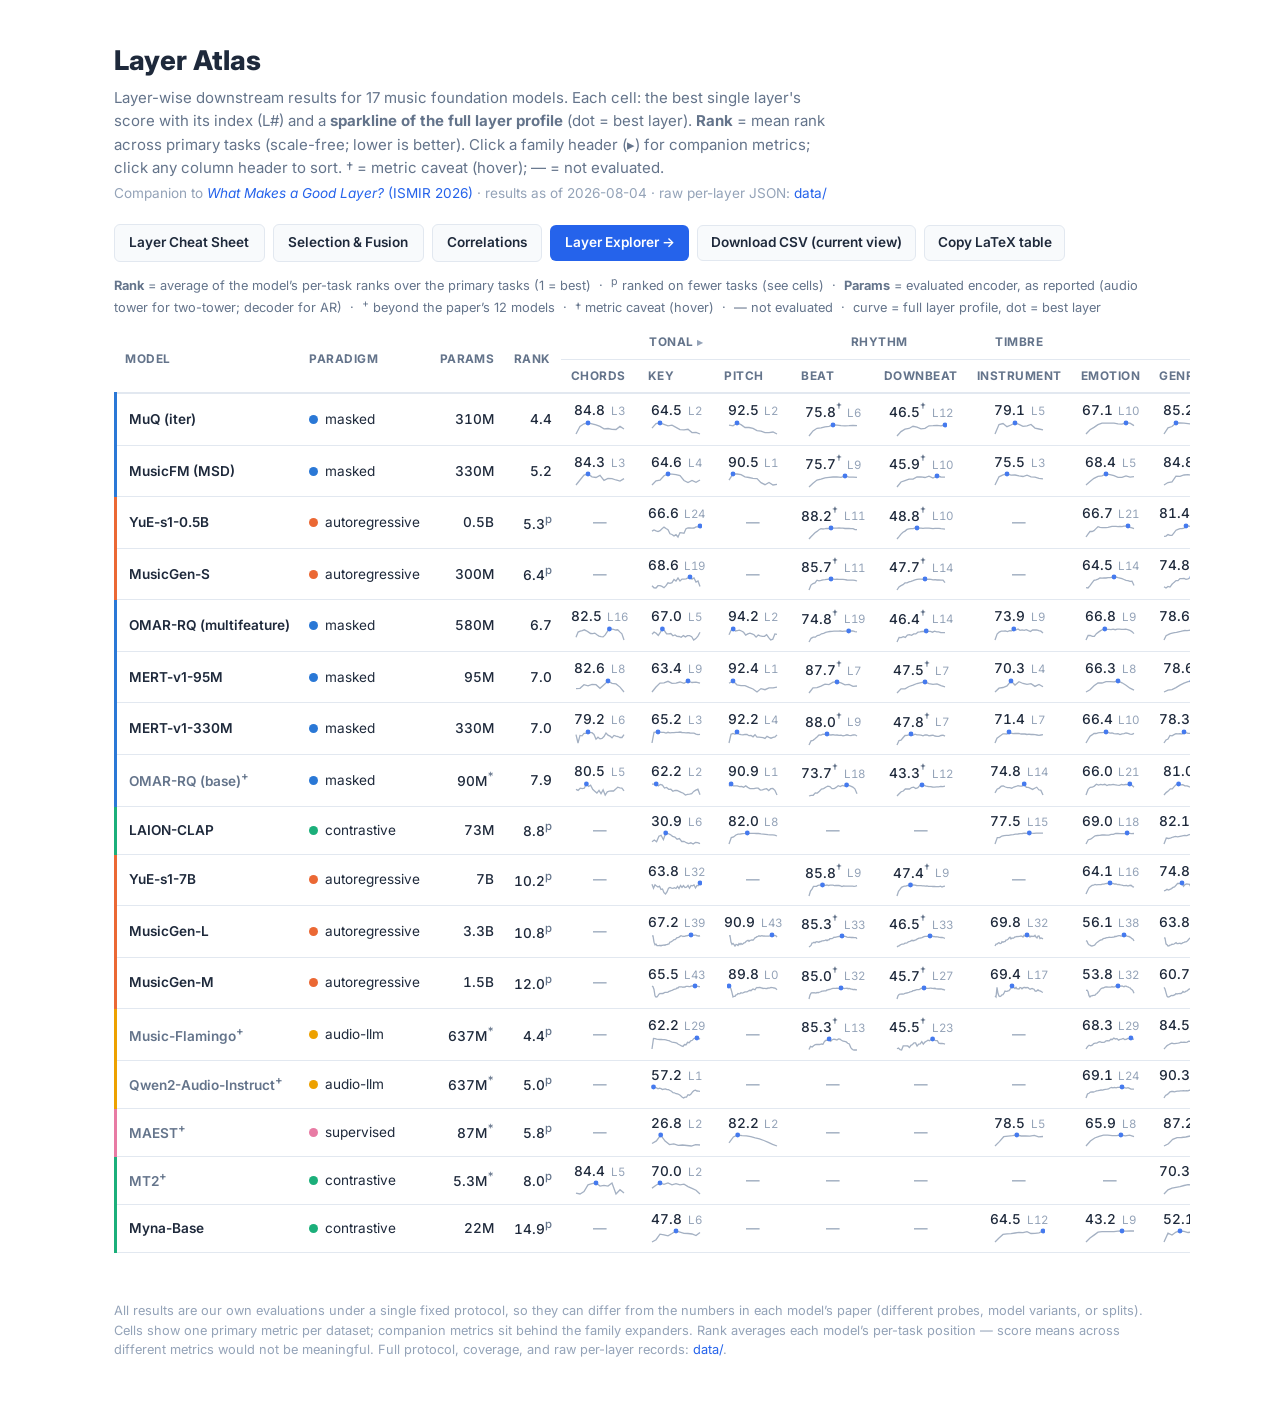
==== commit 3f44adce: "Stage 1b: intrinsic-metric export (canonical tags per paper spec), metric-task correlations page, ex" ====
--- a/atlas.html
+++ b/atlas.html
@@ -86,6 +86,7 @@
   <div class="toolbar">
     <a href="layers.html" style="font-size:.85rem;font-weight:600;color:var(--ink);background:var(--bg-2);border:1px solid var(--line);border-radius:6px;padding:.45rem .9rem;text-decoration:none;">Layer Cheat Sheet</a>
     <a href="fusion.html" style="font-size:.85rem;font-weight:600;color:var(--ink);background:var(--bg-2);border:1px solid var(--line);border-radius:6px;padding:.45rem .9rem;text-decoration:none;">Selection &amp; Fusion</a>
+    <a href="corr.html" style="font-size:.85rem;font-weight:600;color:var(--ink);background:var(--bg-2);border:1px solid var(--line);border-radius:6px;padding:.45rem .9rem;text-decoration:none;">Correlations</a>
     <a href="explorer.html" style="font-size:.85rem;font-weight:600;color:#fff;background:var(--accent);border-radius:6px;padding:.45rem .9rem;text-decoration:none;">Layer Explorer &rarr;</a>
     <button onclick="exportCSV()">Download CSV (current view)</button>
     <button onclick="exportLatex()">Copy LaTeX table</button>
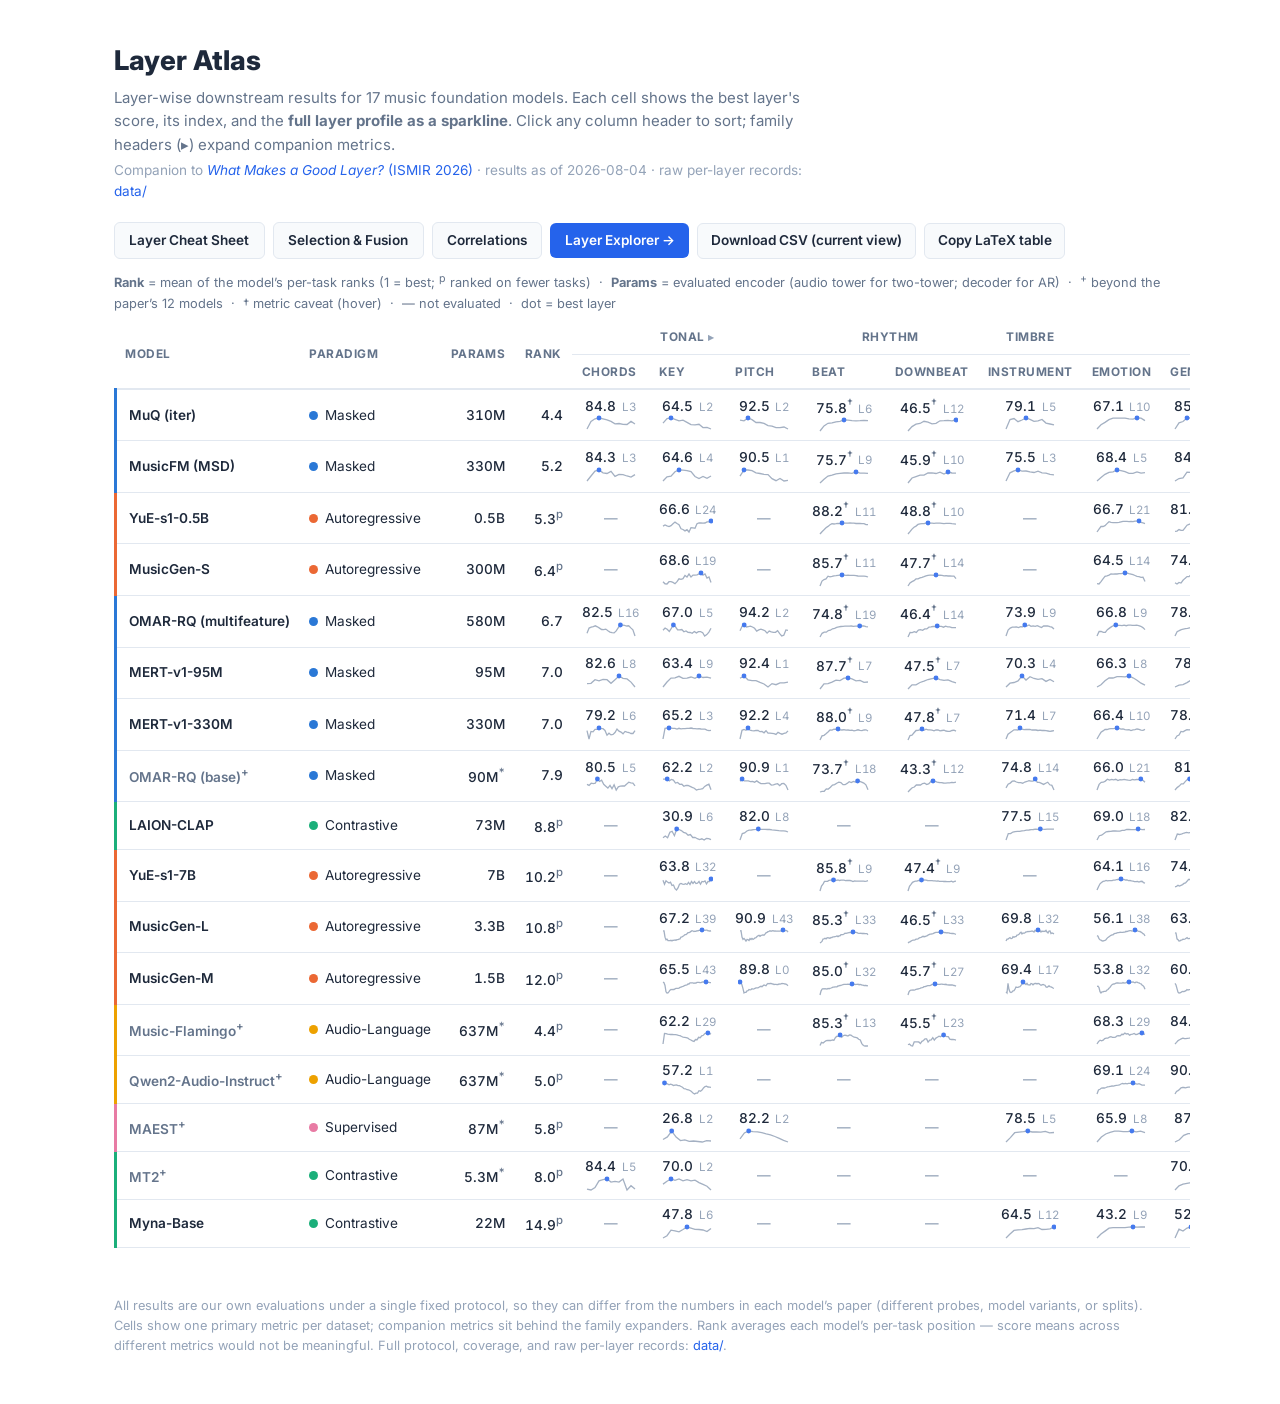
==== commit fc3f9ddf: "Big text audit: paradigm names capitalized everywhere (Audio-Language, not audio-llm), MT2 restored " ====
--- a/atlas.html
+++ b/atlas.html
@@ -74,14 +74,12 @@
 <body>
   <header>
     <h1>Layer Atlas</h1>
-    <p>Layer-wise downstream results for 17 music foundation models.
-       Each cell: the best single layer's score with its index (L#) and a <strong>sparkline of the
-       full layer profile</strong> (dot = best layer). <strong>Rank</strong> = mean rank across primary
-       tasks (scale-free; lower is better). Click a family header (&#9656;) for companion metrics;
-       click any column header to sort. &dagger; = metric caveat (hover); &mdash; = not evaluated.</p>
+    <p>Layer-wise downstream results for 17 music foundation models. Each cell shows
+       the best layer's score, its index, and the <strong>full layer profile as a sparkline</strong>.
+       Click any column header to sort; family headers (&#9656;) expand companion metrics.</p>
     <p class="meta">Companion to <a href="index.html"><em>What Makes a Good Layer?</em> (ISMIR 2026)</a>
        &middot; results as of 2026-08-04 &middot;
-       raw per-layer JSON: <a href="https://github.com/angeloskanatas/music-fms-layer-eval/tree/master/data">data/</a></p>
+       raw per-layer records: <a href="https://github.com/angeloskanatas/music-fms-layer-eval/tree/master/data">data/</a></p>
   </header>
   <div class="toolbar">
     <a href="layers.html" style="font-size:.85rem;font-weight:600;color:var(--ink);background:var(--bg-2);border:1px solid var(--line);border-radius:6px;padding:.45rem .9rem;text-decoration:none;">Layer Cheat Sheet</a>
@@ -92,32 +90,33 @@
     <button onclick="exportLatex()">Copy LaTeX table</button>
   </div>
   <div class="legend" style="max-width:1100px;margin:0 auto;padding:0 1.5rem .5rem;font-size:.8rem;color:#64748b;">
-    <strong>Rank</strong> = average of the model&rsquo;s per-task ranks over the primary tasks (1&nbsp;=&nbsp;best)
-    &nbsp;&middot;&nbsp; <sup>p</sup> ranked on fewer tasks (see cells) &nbsp;&middot;&nbsp;
-    <strong>Params</strong> = evaluated encoder, as reported (audio tower for two-tower; decoder for AR)
-    &nbsp;&middot;&nbsp; <sup>+</sup> beyond the paper&rsquo;s 12 models &nbsp;&middot;&nbsp; &dagger; metric caveat (hover)
-    &nbsp;&middot;&nbsp; &mdash; not evaluated &nbsp;&middot;&nbsp; curve&nbsp;=&nbsp;full layer profile, dot&nbsp;=&nbsp;best layer
+    <strong>Rank</strong> = mean of the model&rsquo;s per-task ranks (1&nbsp;=&nbsp;best;
+    <sup>p</sup>&nbsp;ranked on fewer tasks)
+    &nbsp;&middot;&nbsp; <strong>Params</strong> = evaluated encoder (audio tower for two-tower; decoder for AR)
+    &nbsp;&middot;&nbsp; <sup>+</sup> beyond the paper&rsquo;s 12 models
+    &nbsp;&middot;&nbsp; &dagger; metric caveat (hover) &nbsp;&middot;&nbsp; &mdash; not evaluated
+    &nbsp;&middot;&nbsp; dot&nbsp;=&nbsp;best layer
   </div>
   <div class="twrap">
     <table id="atlas">
-      <thead><tr><th rowspan='2' data-sort='str'>Model</th><th rowspan='2' data-sort='str'>Paradigm</th><th rowspan='2' data-sort='num' title='parameters of the evaluated encoder, as reported in each paper (audio tower for two-tower models, decoder for autoregressive)'>Params</th><th rowspan='2' data-sort='num' title='mean rank across primary tasks the model was evaluated on; lower is better'>Rank</th><th colspan='3' class='famgrp expandable' data-fam='tonal'>Tonal <span class='chev' title='2 companion metrics'>&#9656;</span></th><th colspan='2' class='famgrp' data-fam='rhythm'>Rhythm</th><th colspan='1' class='famgrp' data-fam='timbre'>Timbre</th><th colspan='8' class='famgrp expandable' data-fam='semantic'>Semantic <span class='chev' title='7 companion metrics'>&#9656;</span></th><th colspan='1' class='famgrp expandable' data-fam='similarity'>Similarity <span class='chev' title='2 companion metrics'>&#9656;</span></th></tr><tr><th class='ptask' data-sort='num' title='Chord MIREX score (ChordsACE)'>Chords</th><th class='ptask' data-sort='num' title='Key estimation weighted score (GiantSteps)'>Key</th><th class='ptask' data-sort='num' title='Pitch classification accuracy (NSynth)'>Pitch</th><th class='detail d-tonal' data-sort='num' hidden title='Chord root score (ChordsACE)'>Chords root</th><th class='detail d-tonal' data-sort='num' hidden title='Chord thirds score (ChordsACE)'>Chords thirds</th><th class='ptask' data-sort='num' title='Beat tracking F1 (GTZAN)'>Beat</th><th class='ptask' data-sort='num' title='Downbeat tracking F1 (GTZAN)'>Downbeat</th><th class='ptask' data-sort='num' title='Instrument classification accuracy (NSynth)'>Instrument</th><th class='ptask' data-sort='num' title='Emotion recognition R2 (EMO)'>Emotion</th><th class='ptask' data-sort='num' title='Genre classification accuracy (GTZAN)'>Genre</th><th class='ptask' data-sort='num' title='Clip-level music structure analysis accuracy (Harmonix)'>Structure</th><th class='ptask' data-sort='num' title='Genre tagging AP (MTG-Jamendo)'>MTG-Genre</th><th class='ptask' data-sort='num' title='Instrument tagging AP (MTG-Jamendo)'>MTG-Instr</th><th class='ptask' data-sort='num' title='Mood/theme tagging AP (MTG-Jamendo)'>MTG-Mood</th><th class='ptask' data-sort='num' title='Top-50 tagging AP (MTG-Jamendo)'>MTG-Top50</th><th class='ptask' data-sort='num' title='Auto-tagging AP (MagnaTagATune)'>MTT</th><th class='detail d-semantic' data-sort='num' hidden title='Emotion recognition arousal R2 (EMO)'>Arousal</th><th class='detail d-semantic' data-sort='num' hidden title='Emotion recognition valence R2 (EMO)'>Valence</th><th class='detail d-semantic' data-sort='num' hidden title='Genre tagging AUROC (MTG-Jamendo)'>MTG-Genre AUROC</th><th class='detail d-semantic' data-sort='num' hidden title='Instrument tagging AUROC (MTG-Jamendo)'>MTG-Instr AUROC</th><th class='detail d-semantic' data-sort='num' hidden title='Mood/theme tagging AUROC (MTG-Jamendo)'>MTG-Mood AUROC</th><th class='detail d-semantic' data-sort='num' hidden title='Top-50 tagging AUROC (MTG-Jamendo)'>MTG-Top50 AUROC</th><th class='detail d-semantic' data-sort='num' hidden title='Auto-tagging AUROC (MagnaTagATune)'>MTT AUROC</th><th class='ptask' data-sort='num' title='Perceptual similarity accuracy, centered cosine (DimSim)'>DimSim</th><th class='detail d-similarity' data-sort='num' hidden title='Perceptual similarity accuracy, cosine (DimSim)'>DimSim cos</th><th class='detail d-similarity' data-sort='num' hidden title='Perceptual similarity accuracy, raw L2 (DimSim)'>DimSim L2</th></tr></thead>
-      <tbody><tr style='--fam:#2a78d6'><td class='mname' title='muq'>MuQ (iter)</td><td><span class='dot'></span>masked</td><td class='num' data-val='310'>310M</td><td class='num'>4.4</td><td class='num ptask'><a class='cellink' href='explorer.html?model=muq&amp;task=chords_ace_mirex' title='open the full layer curve | best proxy fusion: Top-3 avg 84.7 (-0.1); best trainable fusion: HConv 86.6 (+1.8) — details on the Selection & Fusion page'><span class='sc'>84.8<span class='lyr'>L3</span></span><svg class='spark' width='52' height='16' viewBox='0 0 52 16'><polyline points='2.0,14.0 6.0,6.4 10.0,3.8 14.0,3.0 18.0,3.8 22.0,4.8 26.0,6.4 30.0,8.8 34.0,8.5 38.0,9.3 42.0,9.5 46.0,6.4 50.0,9.0' fill='none' stroke='#94a3b8' stroke-width='1.3'/><circle cx='14.0' cy='3.0' r='2.4' fill='#2563eb'/></svg></a></td><td class='num ptask'><a class='cellink' href='explorer.html?model=muq&amp;task=key' title='open the full layer curve | best proxy fusion: Top-3 avg 64.4 (-0.1); best trainable fusion: Weighted sum 63.1 (-1.4) — details on the Selection & Fusion page'><span class='sc'>64.5<span class='lyr'>L2</span></span><svg class='spark' width='52' height='16' viewBox='0 0 52 16'><polyline points='2.0,8.1 6.0,3.5 10.0,3.0 14.0,4.4 18.0,5.9 22.0,5.2 26.0,7.4 30.0,9.6 34.0,9.8 38.0,9.3 42.0,12.6 46.0,12.5 50.0,14.0' fill='none' stroke='#94a3b8' stroke-width='1.3'/><circle cx='10.0' cy='3.0' r='2.4' fill='#2563eb'/></svg></a></td><td class='num ptask'><a class='cellink' href='explorer.html?model=muq&amp;task=nsynth_pitch' title='open the full layer curve | best trainable fusion: Attentive 92.8 (+0.3) — details on the Selection & Fusion page'><span class='sc'>92.5<span class='lyr'>L2</span></span><svg class='spark' width='52' height='16' viewBox='0 0 52 16'><polyline points='2.0,5.2 6.0,5.9 10.0,3.0 14.0,4.6 18.0,7.5 22.0,7.5 26.0,8.4 30.0,10.6 34.0,11.1 38.0,12.7 42.0,12.7 46.0,12.0 50.0,14.0' fill='none' stroke='#94a3b8' stroke-width='1.3'/><circle cx='10.0' cy='3.0' r='2.4' fill='#2563eb'/></svg></a></td><td class='num detail d-tonal' hidden><a class='cellink' href='explorer.html?model=muq&amp;task=chords_ace_root' title='open the full layer curve | best proxy fusion: Top-3 avg 77.4 (-0.9); best trainable fusion: HConv 80.0 (+1.7) — details on the Selection & Fusion page'><span class='sc'>78.3<span class='lyr'>L3</span></span><svg class='spark' width='52' height='16' viewBox='0 0 52 16'><polyline points='2.0,14.0 6.0,6.6 10.0,3.5 14.0,3.0 18.0,3.4 22.0,4.1 26.0,5.6 30.0,7.9 34.0,8.2 38.0,7.1 42.0,9.3 46.0,5.3 50.0,6.6' fill='none' stroke='#94a3b8' stroke-width='1.3'/><circle cx='14.0' cy='3.0' r='2.4' fill='#2563eb'/></svg></a></td><td class='num detail d-tonal' hidden><a class='cellink' href='explorer.html?model=muq&amp;task=chords_ace_thirds' title='open the full layer curve | best proxy fusion: Top-3 avg 73.8 (-0.6); best trainable fusion: HConv 76.7 (+2.3) — details on the Selection & Fusion page'><span class='sc'>74.4<span class='lyr'>L3</span></span><svg class='spark' width='52' height='16' viewBox='0 0 52 16'><polyline points='2.0,14.0 6.0,6.7 10.0,3.7 14.0,3.0 18.0,3.7 22.0,4.3 26.0,5.8 30.0,8.1 34.0,8.4 38.0,7.4 42.0,9.5 46.0,5.8 50.0,7.0' fill='none' stroke='#94a3b8' stroke-width='1.3'/><circle cx='14.0' cy='3.0' r='2.4' fill='#2563eb'/></svg></a></td><td class='num ptask'><a class='cellink' href='explorer.html?model=muq&amp;task=beat_f1' title='open the full layer curve | best proxy fusion: Top-3 concat 79.9 (+4.1); best trainable fusion: HConv 84.7 (+8.9) — details on the Selection & Fusion page'><span class='sc'>75.8<sup class='cav' title='MARBLE corpus-pooled F-measure; per-track mir_eval variant differs'>&dagger;</sup><span class='lyr'>L6</span></span><svg class='spark' width='52' height='16' viewBox='0 0 52 16'><polyline points='2.0,14.0 6.0,8.9 10.0,6.3 14.0,5.8 18.0,4.8 22.0,4.3 26.0,3.0 30.0,3.1 34.0,3.7 38.0,3.8 42.0,3.7 46.0,3.5 50.0,3.6' fill='none' stroke='#94a3b8' stroke-width='1.3'/><circle cx='26.0' cy='3.0' r='2.4' fill='#2563eb'/></svg></a></td><td class='num ptask'><a class='cellink' href='explorer.html?model=muq&amp;task=downbeat_f1' title='open the full layer curve | best proxy fusion: Top-3 avg 46.4 (-0.1); best trainable fusion: Attentive 45.0 (-1.5) — details on the Selection & Fusion page'><span class='sc'>46.5<sup class='cav' title='MARBLE corpus-pooled F-measure; per-track mir_eval variant differs'>&dagger;</sup><span class='lyr'>L12</span></span><svg class='spark' width='52' height='16' viewBox='0 0 52 16'><polyline points='2.0,14.0 6.0,9.6 10.0,7.2 14.0,6.5 18.0,4.3 22.0,5.2 26.0,6.8 30.0,6.3 34.0,3.8 38.0,3.7 42.0,3.3 46.0,3.8 50.0,3.0' fill='none' stroke='#94a3b8' stroke-width='1.3'/><circle cx='50.0' cy='3.0' r='2.4' fill='#2563eb'/></svg></a></td><td class='num ptask'><a class='cellink' href='explorer.html?model=muq&amp;task=nsynth_instrument' title='open the full layer curve | best proxy fusion: Top-3 concat 79.7 (+0.6); best trainable fusion: Weighted sum 81.2 (+2.2) — details on the Selection & Fusion page'><span class='sc'>79.1<span class='lyr'>L5</span></span><svg class='spark' width='52' height='16' viewBox='0 0 52 16'><polyline points='2.0,14.0 6.0,4.6 10.0,3.5 14.0,6.7 18.0,5.0 22.0,3.0 26.0,4.4 30.0,6.4 34.0,5.8 38.0,4.4 42.0,8.1 46.0,9.0 50.0,9.9' fill='none' stroke='#94a3b8' stroke-width='1.3'/><circle cx='22.0' cy='3.0' r='2.4' fill='#2563eb'/></svg></a></td><td class='num ptask'><a class='cellink' href='explorer.html?model=muq&amp;task=emo_r2' title='open the full layer curve | best proxy fusion: Top-3 concat 70.5 (+3.4); best trainable fusion: HConv 68.9 (+1.8) — details on the Selection & Fusion page'><span class='sc'>67.1<span class='lyr'>L10</span></span><svg class='spark' width='52' height='16' viewBox='0 0 52 16'><polyline points='2.0,14.0 6.0,9.7 10.0,7.4 14.0,4.7 18.0,3.2 22.0,3.1 26.0,3.1 30.0,3.2 34.0,3.9 38.0,4.2 42.0,3.0 46.0,3.1 50.0,5.6' fill='none' stroke='#94a3b8' stroke-width='1.3'/><circle cx='42.0' cy='3.0' r='2.4' fill='#2563eb'/></svg></a></td><td class='num ptask'><a class='cellink' href='explorer.html?model=muq&amp;task=genre' title='open the full layer curve | best proxy fusion: Top-5 avg 84.8 (-0.4); best trainable fusion: Attentive 84.5 (-0.7) — details on the Selection & Fusion page'><span class='sc'>85.2<span class='lyr'>L3</span></span><svg class='spark' width='52' height='16' viewBox='0 0 52 16'><polyline points='2.0,14.0 6.0,7.9 10.0,6.5 14.0,3.0 18.0,3.0 22.0,3.2 26.0,3.6 30.0,4.1 34.0,4.4 38.0,3.9 42.0,4.1 46.0,4.1 50.0,5.3' fill='none' stroke='#94a3b8' stroke-width='1.3'/><circle cx='14.0' cy='3.0' r='2.4' fill='#2563eb'/></svg></a></td><td class='num ptask'><a class='cellink' href='explorer.html?model=muq&amp;task=hxmsa' title='open the full layer curve | best proxy fusion: Top-5 avg 61.6 (+1.7); best trainable fusion: Attentive 59.3 (-0.6) — details on the Selection & Fusion page'><span class='sc'>59.9<span class='lyr'>L11</span></span><svg class='spark' width='52' height='16' viewBox='0 0 52 16'><polyline points='2.0,14.0 6.0,11.8 10.0,9.7 14.0,8.3 18.0,8.1 22.0,4.8 26.0,5.4 30.0,5.4 34.0,4.0 38.0,4.2 42.0,3.7 46.0,3.0 50.0,3.6' fill='none' stroke='#94a3b8' stroke-width='1.3'/><circle cx='46.0' cy='3.0' r='2.4' fill='#2563eb'/></svg></a></td><td class='num ptask'><a class='cellink' href='explorer.html?model=muq&amp;task=mtg_genre_ap' title='open the full layer curve | best proxy fusion: Top-3 avg 18.5 (+1.0); best trainable fusion: Weighted sum 17.8 (+0.3) — details on the Selection & Fusion page'><span class='sc'>17.5<span class='lyr'>L9</span></span><svg class='spark' width='52' height='16' viewBox='0 0 52 16'><polyline points='2.0,14.0 6.0,9.3 10.0,7.1 14.0,5.2 18.0,3.6 22.0,3.6 26.0,3.4 30.0,4.1 34.0,3.4 38.0,3.0 42.0,3.0 46.0,3.9 50.0,4.1' fill='none' stroke='#94a3b8' stroke-width='1.3'/><circle cx='38.0' cy='3.0' r='2.4' fill='#2563eb'/></svg></a></td><td class='num ptask'><a class='cellink' href='explorer.html?model=muq&amp;task=mtg_instrument_ap' title='open the full layer curve | best proxy fusion: Top-3 concat 19.2 (-0.5); best trainable fusion: Attentive 19.4 (-0.3) — details on the Selection & Fusion page'><span class='sc'>19.7<span class='lyr'>L5</span></span><svg class='spark' width='52' height='16' viewBox='0 0 52 16'><polyline points='2.0,14.0 6.0,6.6 10.0,5.2 14.0,3.5 18.0,3.8 22.0,3.0 26.0,4.6 30.0,6.8 34.0,6.0 38.0,5.5 42.0,4.1 46.0,6.0 50.0,4.9' fill='none' stroke='#94a3b8' stroke-width='1.3'/><circle cx='22.0' cy='3.0' r='2.4' fill='#2563eb'/></svg></a></td><td class='num ptask'><a class='cellink' href='explorer.html?model=muq&amp;task=mtg_mood_ap' title='open the full layer curve | best proxy fusion: Top-3 avg 14.3 (+0.8); best trainable fusion: HConv 13.5 (+0.0) — details on the Selection & Fusion page'><span class='sc'>13.5<span class='lyr'>L10</span></span><svg class='spark' width='52' height='16' viewBox='0 0 52 16'><polyline points='2.0,14.0 6.0,9.3 10.0,7.7 14.0,5.3 18.0,4.0 22.0,4.3 26.0,3.7 30.0,3.3 34.0,4.0 38.0,3.7 42.0,3.0 46.0,3.7 50.0,5.3' fill='none' stroke='#94a3b8' stroke-width='1.3'/><circle cx='42.0' cy='3.0' r='2.4' fill='#2563eb'/></svg></a></td><td class='num ptask'><a class='cellink' href='explorer.html?model=muq&amp;task=mtg_top50_ap' title='open the full layer curve | best proxy fusion: Top-3 avg 28.9 (+0.6); best trainable fusion: Attentive 28.8 (+0.5) — details on the Selection & Fusion page'><span class='sc'>28.3<span class='lyr'>L9</span></span><svg class='spark' width='52' height='16' viewBox='0 0 52 16'><polyline points='2.0,14.0 6.0,8.7 10.0,7.1 14.0,5.9 18.0,5.0 22.0,4.4 26.0,4.4 30.0,4.4 34.0,3.8 38.0,3.0 42.0,3.0 46.0,4.4 50.0,3.8' fill='none' stroke='#94a3b8' stroke-width='1.3'/><circle cx='38.0' cy='3.0' r='2.4' fill='#2563eb'/></svg></a></td><td class='num ptask'><a class='cellink' href='explorer.html?model=muq&amp;task=mtt_ap' title='open the full layer curve | best proxy fusion: Top-5 avg 39.0 (-0.1); best trainable fusion: Attentive 40.2 (+1.1) — details on the Selection & Fusion page'><span class='sc'>39.1<span class='lyr'>L2</span></span><svg class='spark' width='52' height='16' viewBox='0 0 52 16'><polyline points='2.0,14.0 6.0,5.5 10.0,3.0 14.0,5.1 18.0,7.3 22.0,4.4 26.0,8.3 30.0,6.5 34.0,4.8 38.0,5.5 42.0,3.7 46.0,7.3 50.0,7.3' fill='none' stroke='#94a3b8' stroke-width='1.3'/><circle cx='10.0' cy='3.0' r='2.4' fill='#2563eb'/></svg></a></td><td class='num detail d-semantic' hidden><a class='cellink' href='explorer.html?model=muq&amp;task=emo_r2a' title='open the full layer curve'><span class='sc'>76.4<span class='lyr'>L4</span></span><svg class='spark' width='52' height='16' viewBox='0 0 52 16'><polyline points='2.0,14.0 6.0,7.6 10.0,6.6 14.0,5.7 18.0,3.0 22.0,3.1 26.0,3.1 30.0,4.5 34.0,5.9 38.0,3.9 42.0,3.6 46.0,3.6 50.0,3.2' fill='none' stroke='#94a3b8' stroke-width='1.3'/><circle cx='18.0' cy='3.0' r='2.4' fill='#2563eb'/></svg></a></td><td class='num detail d-semantic' hidden><a class='cellink' href='explorer.html?model=muq&amp;task=emo_r2v' title='open the full layer curve'><span class='sc'>59.0<span class='lyr'>L7</span></span><svg class='spark' width='52' height='16' viewBox='0 0 52 16'><polyline points='2.0,14.0 6.0,11.6 10.0,8.4 14.0,4.8 18.0,4.1 22.0,3.8 26.0,3.9 30.0,3.0 34.0,3.1 38.0,5.0 42.0,3.3 46.0,3.5 50.0,7.9' fill='none' stroke='#94a3b8' stroke-width='1.3'/><circle cx='30.0' cy='3.0' r='2.4' fill='#2563eb'/></svg></a></td><td class='num detail d-semantic' hidden><a class='cellink' href='explorer.html?model=muq&amp;task=mtg_genre_auroc' title='open the full layer curve | best proxy fusion: Top-5 avg 86.3 (+1.8); best trainable fusion: Weighted sum 85.5 (+1.0) — details on the Selection & Fusion page'><span class='sc'>84.5<span class='lyr'>L9</span></span><svg class='spark' width='52' height='16' viewBox='0 0 52 16'><polyline points='2.0,14.0 6.0,6.3 10.0,5.3 14.0,3.9 18.0,3.6 22.0,3.3 26.0,3.7 30.0,3.6 34.0,3.6 38.0,3.0 42.0,3.4 46.0,4.0 50.0,4.4' fill='none' stroke='#94a3b8' stroke-width='1.3'/><circle cx='38.0' cy='3.0' r='2.4' fill='#2563eb'/></svg></a></td><td class='num detail d-semantic' hidden><a class='cellink' href='explorer.html?model=muq&amp;task=mtg_instrument_auroc' title='open the full layer curve | best proxy fusion: Top-3 concat 77.2 (+0.9); best trainable fusion: Attentive 76.6 (+0.3) — details on the Selection & Fusion page'><span class='sc'>76.3<span class='lyr'>L10</span></span><svg class='spark' width='52' height='16' viewBox='0 0 52 16'><polyline points='2.0,14.0 6.0,6.8 10.0,6.0 14.0,4.3 18.0,4.3 22.0,4.1 26.0,4.3 30.0,5.7 34.0,4.7 38.0,4.6 42.0,3.0 46.0,4.9 50.0,4.1' fill='none' stroke='#94a3b8' stroke-width='1.3'/><circle cx='42.0' cy='3.0' r='2.4' fill='#2563eb'/></svg></a></td><td class='num detail d-semantic' hidden><a class='cellink' href='explorer.html?model=muq&amp;task=mtg_mood_auroc' title='open the full layer curve | best proxy fusion: Top-3 avg 76.8 (+1.1); best trainable fusion: HConv 75.1 (-0.6) — details on the Selection & Fusion page'><span class='sc'>75.7<span class='lyr'>L10</span></span><svg class='spark' width='52' height='16' viewBox='0 0 52 16'><polyline points='2.0,14.0 6.0,9.0 10.0,7.8 14.0,5.5 18.0,4.5 22.0,4.2 26.0,3.9 30.0,4.2 34.0,3.9 38.0,4.0 42.0,3.0 46.0,4.2 50.0,4.2' fill='none' stroke='#94a3b8' stroke-width='1.3'/><circle cx='42.0' cy='3.0' r='2.4' fill='#2563eb'/></svg></a></td><td class='num detail d-semantic' hidden><a class='cellink' href='explorer.html?model=muq&amp;task=mtg_top50_auroc' title='open the full layer curve | best proxy fusion: Top-3 avg 82.2 (+0.9); best trainable fusion: Attentive 82.1 (+0.8) — details on the Selection & Fusion page'><span class='sc'>81.3<span class='lyr'>L10</span></span><svg class='spark' width='52' height='16' viewBox='0 0 52 16'><polyline points='2.0,14.0 6.0,7.3 10.0,6.6 14.0,5.0 18.0,4.0 22.0,4.0 26.0,4.5 30.0,4.3 34.0,3.5 38.0,3.3 42.0,3.0 46.0,4.5 50.0,4.3' fill='none' stroke='#94a3b8' stroke-width='1.3'/><circle cx='42.0' cy='3.0' r='2.4' fill='#2563eb'/></svg></a></td><td class='num detail d-semantic' hidden><a class='cellink' href='explorer.html?model=muq&amp;task=mtt_auroc' title='open the full layer curve | best proxy fusion: Top-5 avg 91.2 (+0.1); best trainable fusion: Attentive 91.6 (+0.5) — details on the Selection & Fusion page'><span class='sc'>91.1<span class='lyr'>L2</span></span><svg class='spark' width='52' height='16' viewBox='0 0 52 16'><polyline points='2.0,14.0 6.0,5.3 10.0,3.0 14.0,4.2 18.0,4.2 22.0,4.2 26.0,5.3 30.0,4.7 34.0,4.2 38.0,4.2 42.0,3.6 46.0,5.9 50.0,5.3' fill='none' stroke='#94a3b8' stroke-width='1.3'/><circle cx='10.0' cy='3.0' r='2.4' fill='#2563eb'/></svg></a></td><td class='num ptask'><a class='cellink' href='explorer.html?model=muq&amp;task=dimsim_acc_centered' title='open the full layer curve'><span class='sc'>79.5<span class='lyr'>L0</span></span><svg class='spark' width='52' height='16' viewBox='0 0 52 16'><polyline points='2.0,3.0 6.0,4.5 10.0,7.3 14.0,10.2 18.0,11.6 22.0,12.4 26.0,12.6 30.0,13.3 34.0,14.0 38.0,12.7 42.0,13.0 46.0,11.3 50.0,8.2' fill='none' stroke='#94a3b8' stroke-width='1.3'/><circle cx='2.0' cy='3.0' r='2.4' fill='#2563eb'/></svg></a></td><td class='num detail d-similarity' hidden><a class='cellink' href='explorer.html?model=muq&amp;task=dimsim_acc_cosine' title='open the full layer curve'><span class='sc'>78.8<span class='lyr'>L1</span></span><svg class='spark' width='52' height='16' viewBox='0 0 52 16'><polyline points='2.0,3.6 6.0,3.0 10.0,5.4 14.0,5.8 18.0,9.6 22.0,12.0 26.0,11.3 30.0,13.1 34.0,14.0 38.0,12.4 42.0,12.1 46.0,7.9 50.0,9.0' fill='none' stroke='#94a3b8' stroke-width='1.3'/><circle cx='6.0' cy='3.0' r='2.4' fill='#2563eb'/></svg></a></td><td class='num detail d-similarity' hidden><a class='cellink' href='explorer.html?model=muq&amp;task=dimsim_acc_l2' title='open the full layer curve'><span class='sc'>81.7<span class='lyr'>L0</span></span><svg class='spark' width='52' height='16' viewBox='0 0 52 16'><polyline points='2.0,3.0 6.0,7.2 10.0,9.2 14.0,10.2 18.0,11.9 22.0,12.8 26.0,13.1 30.0,12.5 34.0,14.0 38.0,13.5 42.0,12.4 46.0,11.1 50.0,11.1' fill='none' stroke='#94a3b8' stroke-width='1.3'/><circle cx='2.0' cy='3.0' r='2.4' fill='#2563eb'/></svg></a></td></tr>
-<tr style='--fam:#2a78d6'><td class='mname' title='musicfm'>MusicFM (MSD)</td><td><span class='dot'></span>masked</td><td class='num' data-val='330'>330M</td><td class='num'>5.2</td><td class='num ptask'><a class='cellink' href='explorer.html?model=musicfm&amp;task=chords_ace_mirex' title='open the full layer curve | best proxy fusion: Top-3 avg 81.8 (-2.5); best trainable fusion: HConv 84.9 (+0.6) — details on the Selection & Fusion page'><span class='sc'>84.3<span class='lyr'>L3</span></span><svg class='spark' width='52' height='16' viewBox='0 0 52 16'><polyline points='2.0,14.0 6.0,9.0 10.0,4.1 14.0,3.0 18.0,5.8 22.0,6.5 26.0,4.4 30.0,9.4 34.0,7.3 38.0,7.6 42.0,9.0 46.0,10.1 50.0,7.6' fill='none' stroke='#94a3b8' stroke-width='1.3'/><circle cx='14.0' cy='3.0' r='2.4' fill='#2563eb'/></svg></a></td><td class='num ptask'><a class='cellink' href='explorer.html?model=musicfm&amp;task=key' title='open the full layer curve | best proxy fusion: Top-5 concat 61.3 (-3.3); best trainable fusion: Weighted sum 62.2 (-2.3) — details on the Selection & Fusion page'><span class='sc'>64.6<span class='lyr'>L4</span></span><svg class='spark' width='52' height='16' viewBox='0 0 52 16'><polyline points='2.0,14.0 6.0,9.8 10.0,9.2 14.0,4.7 18.0,3.0 22.0,3.2 26.0,3.7 30.0,4.7 34.0,9.5 38.0,11.5 42.0,9.5 46.0,11.3 50.0,9.0' fill='none' stroke='#94a3b8' stroke-width='1.3'/><circle cx='18.0' cy='3.0' r='2.4' fill='#2563eb'/></svg></a></td><td class='num ptask'><a class='cellink' href='explorer.html?model=musicfm&amp;task=nsynth_pitch' title='open the full layer curve | best trainable fusion: Attentive 91.8 (+1.2) — details on the Selection & Fusion page'><span class='sc'>90.5<span class='lyr'>L1</span></span><svg class='spark' width='52' height='16' viewBox='0 0 52 16'><polyline points='2.0,9.1 6.0,3.0 10.0,3.0 14.0,3.6 18.0,5.9 22.0,6.5 26.0,7.3 30.0,7.6 34.0,11.7 38.0,13.7 42.0,11.4 46.0,14.0 50.0,13.4' fill='none' stroke='#94a3b8' stroke-width='1.3'/><circle cx='6.0' cy='3.0' r='2.4' fill='#2563eb'/></svg></a></td><td class='num detail d-tonal' hidden><a class='cellink' href='explorer.html?model=musicfm&amp;task=chords_ace_root' title='open the full layer curve | best proxy fusion: Top-3 avg 70.8 (-4.8); best trainable fusion: Attentive 77.6 (+2.0) — details on the Selection & Fusion page'><span class='sc'>75.6<span class='lyr'>L5</span></span><svg class='spark' width='52' height='16' viewBox='0 0 52 16'><polyline points='2.0,14.0 6.0,7.2 10.0,4.9 14.0,4.0 18.0,3.7 22.0,3.0 26.0,3.8 30.0,5.4 34.0,5.9 38.0,5.1 42.0,4.7 46.0,5.4 50.0,7.2' fill='none' stroke='#94a3b8' stroke-width='1.3'/><circle cx='22.0' cy='3.0' r='2.4' fill='#2563eb'/></svg></a></td><td class='num detail d-tonal' hidden><a class='cellink' href='explorer.html?model=musicfm&amp;task=chords_ace_thirds' title='open the full layer curve | best proxy fusion: Top-3 avg 67.6 (-3.9); best trainable fusion: HConv 74.3 (+2.8) — details on the Selection & Fusion page'><span class='sc'>71.5<span class='lyr'>L5</span></span><svg class='spark' width='52' height='16' viewBox='0 0 52 16'><polyline points='2.0,14.0 6.0,6.5 10.0,4.7 14.0,3.8 18.0,3.8 22.0,3.0 26.0,3.9 30.0,5.8 34.0,6.4 38.0,5.1 42.0,5.1 46.0,5.5 50.0,7.7' fill='none' stroke='#94a3b8' stroke-width='1.3'/><circle cx='22.0' cy='3.0' r='2.4' fill='#2563eb'/></svg></a></td><td class='num ptask'><a class='cellink' href='explorer.html?model=musicfm&amp;task=beat_f1' title='open the full layer curve | best proxy fusion: Top-5 concat 76.5 (+0.8); best trainable fusion: HConv 83.8 (+8.1) — details on the Selection & Fusion page'><span class='sc'>75.7<sup class='cav' title='MARBLE corpus-pooled F-measure; per-track mir_eval variant differs'>&dagger;</sup><span class='lyr'>L9</span></span><svg class='spark' width='52' height='16' viewBox='0 0 52 16'><polyline points='2.0,14.0 6.0,10.3 10.0,7.0 14.0,6.1 18.0,4.9 22.0,4.4 26.0,4.0 30.0,3.8 34.0,4.3 38.0,3.0 42.0,4.2 46.0,4.1 50.0,4.3' fill='none' stroke='#94a3b8' stroke-width='1.3'/><circle cx='38.0' cy='3.0' r='2.4' fill='#2563eb'/></svg></a></td><td class='num ptask'><a class='cellink' href='explorer.html?model=musicfm&amp;task=downbeat_f1' title='open the full layer curve | best proxy fusion: Top-5 avg 44.4 (-1.5); best trainable fusion: Attentive 45.8 (-0.1) — details on the Selection & Fusion page'><span class='sc'>45.9<sup class='cav' title='MARBLE corpus-pooled F-measure; per-track mir_eval variant differs'>&dagger;</sup><span class='lyr'>L10</span></span><svg class='spark' width='52' height='16' viewBox='0 0 52 16'><polyline points='2.0,14.0 6.0,9.0 10.0,7.6 14.0,6.1 18.0,6.1 22.0,4.0 26.0,3.9 30.0,4.5 34.0,3.2 38.0,5.1 42.0,3.0 46.0,4.0 50.0,4.1' fill='none' stroke='#94a3b8' stroke-width='1.3'/><circle cx='42.0' cy='3.0' r='2.4' fill='#2563eb'/></svg></a></td><td class='num ptask'><a class='cellink' href='explorer.html?model=musicfm&amp;task=nsynth_instrument' title='open the full layer curve | best proxy fusion: Top-3 concat 75.1 (-0.4); best trainable fusion: Weighted sum 75.2 (-0.3) — details on the Selection & Fusion page'><span class='sc'>75.5<span class='lyr'>L3</span></span><svg class='spark' width='52' height='16' viewBox='0 0 52 16'><polyline points='2.0,14.0 6.0,5.8 10.0,3.8 14.0,3.0 18.0,4.2 22.0,4.0 26.0,4.9 30.0,5.5 34.0,4.2 38.0,5.8 42.0,6.2 46.0,7.4 50.0,7.8' fill='none' stroke='#94a3b8' stroke-width='1.3'/><circle cx='14.0' cy='3.0' r='2.4' fill='#2563eb'/></svg></a></td><td class='num ptask'><a class='cellink' href='explorer.html?model=musicfm&amp;task=emo_r2' title='open the full layer curve | best proxy fusion: Top-5 concat 66.5 (-1.9); best trainable fusion: HConv 59.9 (-8.5) — details on the Selection & Fusion page'><span class='sc'>68.4<span class='lyr'>L5</span></span><svg class='spark' width='52' height='16' viewBox='0 0 52 16'><polyline points='2.0,14.0 6.0,10.6 10.0,7.3 14.0,5.3 18.0,4.8 22.0,3.0 26.0,3.7 30.0,4.7 34.0,6.4 38.0,6.3 42.0,5.0 46.0,6.2 50.0,5.7' fill='none' stroke='#94a3b8' stroke-width='1.3'/><circle cx='22.0' cy='3.0' r='2.4' fill='#2563eb'/></svg></a></td><td class='num ptask'><a class='cellink' href='explorer.html?model=musicfm&amp;task=genre' title='open the full layer curve | best proxy fusion: Top-3 concat 83.1 (-1.7); best trainable fusion: Attentive 79.0 (-5.8) — details on the Selection & Fusion page'><span class='sc'>84.8<span class='lyr'>L9</span></span><svg class='spark' width='52' height='16' viewBox='0 0 52 16'><polyline points='2.0,14.0 6.0,11.5 10.0,10.8 14.0,5.2 18.0,5.3 22.0,4.0 26.0,3.7 30.0,4.4 34.0,3.4 38.0,3.0 42.0,4.7 46.0,8.3 50.0,9.4' fill='none' stroke='#94a3b8' stroke-width='1.3'/><circle cx='38.0' cy='3.0' r='2.4' fill='#2563eb'/></svg></a></td><td class='num ptask'><a class='cellink' href='explorer.html?model=musicfm&amp;task=hxmsa' title='open the full layer curve | best proxy fusion: Top-3 concat 60.4 (+1.0); best trainable fusion: Attentive 58.6 (-0.8) — details on the Selection & Fusion page'><span class='sc'>59.4<span class='lyr'>L8</span></span><svg class='spark' width='52' height='16' viewBox='0 0 52 16'><polyline points='2.0,14.0 6.0,8.7 10.0,8.3 14.0,6.0 18.0,7.4 22.0,5.1 26.0,5.4 30.0,3.6 34.0,3.0 38.0,3.9 42.0,3.2 46.0,6.0 50.0,6.0' fill='none' stroke='#94a3b8' stroke-width='1.3'/><circle cx='34.0' cy='3.0' r='2.4' fill='#2563eb'/></svg></a></td><td class='num ptask'><a class='cellink' href='explorer.html?model=musicfm&amp;task=mtg_genre_ap' title='open the full layer curve | best proxy fusion: Top-3 avg 17.5 (+0.2); best trainable fusion: Weighted sum 16.6 (-0.7) — details on the Selection & Fusion page'><span class='sc'>17.3<span class='lyr'>L9</span></span><svg class='spark' width='52' height='16' viewBox='0 0 52 16'><polyline points='2.0,14.0 6.0,12.0 10.0,9.3 14.0,6.4 18.0,4.8 22.0,3.9 26.0,3.7 30.0,3.7 34.0,3.2 38.0,3.0 42.0,4.3 46.0,5.9 50.0,7.5' fill='none' stroke='#94a3b8' stroke-width='1.3'/><circle cx='38.0' cy='3.0' r='2.4' fill='#2563eb'/></svg></a></td><td class='num ptask'><a class='cellink' href='explorer.html?model=musicfm&amp;task=mtg_instrument_ap' title='open the full layer curve | best proxy fusion: Top-3 avg 18.4 (-0.4); best trainable fusion: Weighted sum 17.9 (-0.9) — details on the Selection & Fusion page'><span class='sc'>18.8<span class='lyr'>L6</span></span><svg class='spark' width='52' height='16' viewBox='0 0 52 16'><polyline points='2.0,14.0 6.0,10.4 10.0,6.9 14.0,5.6 18.0,4.3 22.0,3.3 26.0,3.0 30.0,4.3 34.0,4.9 38.0,6.6 42.0,5.3 46.0,6.2 50.0,7.5' fill='none' stroke='#94a3b8' stroke-width='1.3'/><circle cx='26.0' cy='3.0' r='2.4' fill='#2563eb'/></svg></a></td><td class='num ptask'><a class='cellink' href='explorer.html?model=musicfm&amp;task=mtg_mood_ap' title='open the full layer curve | best proxy fusion: Top-5 avg 13.3 (-0.3); best trainable fusion: Attentive 12.9 (-0.7) — details on the Selection & Fusion page'><span class='sc'>13.6<span class='lyr'>L7</span></span><svg class='spark' width='52' height='16' viewBox='0 0 52 16'><polyline points='2.0,14.0 6.0,10.7 10.0,8.8 14.0,7.7 18.0,5.8 22.0,5.2 26.0,3.5 30.0,3.0 34.0,3.0 38.0,3.8 42.0,4.9 46.0,6.3 50.0,6.9' fill='none' stroke='#94a3b8' stroke-width='1.3'/><circle cx='30.0' cy='3.0' r='2.4' fill='#2563eb'/></svg></a></td><td class='num ptask'><a class='cellink' href='explorer.html?model=musicfm&amp;task=mtg_top50_ap' title='open the full layer curve | best proxy fusion: Top-3 concat 27.8 (+0.3); best trainable fusion: Attentive 27.0 (-0.5) — details on the Selection & Fusion page'><span class='sc'>27.5<span class='lyr'>L7</span></span><svg class='spark' width='52' height='16' viewBox='0 0 52 16'><polyline points='2.0,14.0 6.0,11.7 10.0,8.4 14.0,5.6 18.0,4.9 22.0,3.9 26.0,3.2 30.0,3.0 34.0,3.0 38.0,3.0 42.0,3.5 46.0,4.6 50.0,5.8' fill='none' stroke='#94a3b8' stroke-width='1.3'/><circle cx='30.0' cy='3.0' r='2.4' fill='#2563eb'/></svg></a></td><td class='num ptask'><a class='cellink' href='explorer.html?model=musicfm&amp;task=mtt_ap' title='open the full layer curve | best proxy fusion: Top-5 avg 39.1 (-0.1); best trainable fusion: Attentive 39.5 (+0.3) — details on the Selection & Fusion page'><span class='sc'>39.2<span class='lyr'>L7</span></span><svg class='spark' width='52' height='16' viewBox='0 0 52 16'><polyline points='2.0,14.0 6.0,9.0 10.0,5.4 14.0,6.1 18.0,4.8 22.0,3.8 26.0,5.6 30.0,3.0 34.0,5.1 38.0,5.9 42.0,7.5 46.0,6.9 50.0,6.4' fill='none' stroke='#94a3b8' stroke-width='1.3'/><circle cx='30.0' cy='3.0' r='2.4' fill='#2563eb'/></svg></a></td><td class='num detail d-semantic' hidden><a class='cellink' href='explorer.html?model=musicfm&amp;task=emo_r2a' title='open the full layer curve'><span class='sc'>76.0<span class='lyr'>L5</span></span><svg class='spark' width='52' height='16' viewBox='0 0 52 16'><polyline points='2.0,14.0 6.0,8.8 10.0,5.6 14.0,4.0 18.0,4.8 22.0,3.0 26.0,3.0 30.0,4.2 34.0,6.1 38.0,5.8 42.0,4.2 46.0,5.6 50.0,4.3' fill='none' stroke='#94a3b8' stroke-width='1.3'/><circle cx='22.0' cy='3.0' r='2.4' fill='#2563eb'/></svg></a></td><td class='num detail d-semantic' hidden><a class='cellink' href='explorer.html?model=musicfm&amp;task=emo_r2v' title='open the full layer curve'><span class='sc'>60.7<span class='lyr'>L5</span></span><svg class='spark' width='52' height='16' viewBox='0 0 52 16'><polyline points='2.0,14.0 6.0,12.0 10.0,8.7 14.0,6.3 18.0,4.6 22.0,3.0 26.0,4.1 30.0,5.2 34.0,6.5 38.0,6.7 42.0,5.6 46.0,6.6 50.0,6.9' fill='none' stroke='#94a3b8' stroke-width='1.3'/><circle cx='22.0' cy='3.0' r='2.4' fill='#2563eb'/></svg></a></td><td class='num detail d-semantic' hidden><a class='cellink' href='explorer.html?model=musicfm&amp;task=mtg_genre_auroc' title='open the full layer curve | best proxy fusion: Top-5 avg 85.3 (+0.6); best trainable fusion: Weighted sum 84.9 (+0.2) — details on the Selection & Fusion page'><span class='sc'>84.7<span class='lyr'>L8</span></span><svg class='spark' width='52' height='16' viewBox='0 0 52 16'><polyline points='2.0,14.0 6.0,10.2 10.0,7.5 14.0,5.6 18.0,4.6 22.0,3.7 26.0,3.5 30.0,3.3 34.0,3.0 38.0,3.5 42.0,3.9 46.0,4.9 50.0,5.4' fill='none' stroke='#94a3b8' stroke-width='1.3'/><circle cx='34.0' cy='3.0' r='2.4' fill='#2563eb'/></svg></a></td><td class='num detail d-semantic' hidden><a class='cellink' href='explorer.html?model=musicfm&amp;task=mtg_instrument_auroc' title='open the full layer curve | best proxy fusion: Top-5 avg 76.2 (+0.8); best trainable fusion: Weighted sum 74.5 (-1.0) — details on the Selection & Fusion page'><span class='sc'>75.4<span class='lyr'>L10</span></span><svg class='spark' width='52' height='16' viewBox='0 0 52 16'><polyline points='2.0,14.0 6.0,10.8 10.0,8.1 14.0,6.4 18.0,5.8 22.0,3.8 26.0,4.1 30.0,3.6 34.0,3.8 38.0,4.5 42.0,3.0 46.0,4.9 50.0,6.0' fill='none' stroke='#94a3b8' stroke-width='1.3'/><circle cx='42.0' cy='3.0' r='2.4' fill='#2563eb'/></svg></a></td><td class='num detail d-semantic' hidden><a class='cellink' href='explorer.html?model=musicfm&amp;task=mtg_mood_auroc' title='open the full layer curve | best proxy fusion: Top-5 avg 76.0 (-0.2); best trainable fusion: Attentive 75.0 (-1.2) — details on the Selection & Fusion page'><span class='sc'>76.2<span class='lyr'>L7</span></span><svg class='spark' width='52' height='16' viewBox='0 0 52 16'><polyline points='2.0,14.0 6.0,10.3 10.0,7.5 14.0,6.3 18.0,5.4 22.0,4.5 26.0,3.9 30.0,3.0 34.0,3.4 38.0,3.7 42.0,4.3 46.0,5.8 50.0,6.3' fill='none' stroke='#94a3b8' stroke-width='1.3'/><circle cx='30.0' cy='3.0' r='2.4' fill='#2563eb'/></svg></a></td><td class='num detail d-semantic' hidden><a class='cellink' href='explorer.html?model=musicfm&amp;task=mtg_top50_auroc' title='open the full layer curve | best proxy fusion: Top-5 avg 81.5 (+0.3); best trainable fusion: Attentive 81.5 (+0.3) — details on the Selection & Fusion page'><span class='sc'>81.2<span class='lyr'>L6</span></span><svg class='spark' width='52' height='16' viewBox='0 0 52 16'><polyline points='2.0,14.0 6.0,11.1 10.0,7.9 14.0,6.2 18.0,5.3 22.0,4.3 26.0,3.0 30.0,3.0 34.0,3.0 38.0,3.0 42.0,3.3 46.0,4.3 50.0,5.6' fill='none' stroke='#94a3b8' stroke-width='1.3'/><circle cx='26.0' cy='3.0' r='2.4' fill='#2563eb'/></svg></a></td><td class='num detail d-semantic' hidden><a class='cellink' href='explorer.html?model=musicfm&amp;task=mtt_auroc' title='open the full layer curve | best proxy fusion: Top-5 avg 91.1 (+0.1); best trainable fusion: Attentive 91.2 (+0.2) — details on the Selection & Fusion page'><span class='sc'>91.0<span class='lyr'>L4</span></span><svg class='spark' width='52' height='16' viewBox='0 0 52 16'><polyline points='2.0,14.0 6.0,9.2 10.0,5.2 14.0,3.4 18.0,3.0 22.0,3.0 26.0,3.4 30.0,3.0 34.0,4.3 38.0,4.3 42.0,5.2 46.0,5.2 50.0,6.5' fill='none' stroke='#94a3b8' stroke-width='1.3'/><circle cx='18.0' cy='3.0' r='2.4' fill='#2563eb'/></svg></a></td><td class='num ptask'><a class='cellink' href='explorer.html?model=musicfm&amp;task=dimsim_acc_centered' title='open the full layer curve'><span class='sc'>80.5<span class='lyr'>L2</span></span><svg class='spark' width='52' height='16' viewBox='0 0 52 16'><polyline points='2.0,6.6 6.0,4.2 10.0,3.0 14.0,3.6 18.0,5.2 22.0,7.2 26.0,8.8 30.0,8.6 34.0,9.9 38.0,11.9 42.0,11.1 46.0,13.0 50.0,14.0' fill='none' stroke='#94a3b8' stroke-width='1.3'/><circle cx='10.0' cy='3.0' r='2.4' fill='#2563eb'/></svg></a></td><td class='num detail d-similarity' hidden><a class='cellink' href='explorer.html?model=musicfm&amp;task=dimsim_acc_cosine' title='open the full layer curve'><span class='sc'>83.7<span class='lyr'>L2</span></span><svg class='spark' width='52' height='16' viewBox='0 0 52 16'><polyline points='2.0,6.3 6.0,5.0 10.0,3.0 14.0,3.9 18.0,5.2 22.0,7.0 26.0,9.1 30.0,10.4 34.0,9.9 38.0,10.2 42.0,10.4 46.0,14.0 50.0,12.8' fill='none' stroke='#94a3b8' stroke-width='1.3'/><circle cx='10.0' cy='3.0' r='2.4' fill='#2563eb'/></svg></a></td><td class='num detail d-similarity' hidden><a class='cellink' href='explorer.html?model=musicfm&amp;task=dimsim_acc_l2' title='open the full layer curve'><span class='sc'>80.8<span class='lyr'>L2</span></span><svg class='spark' width='52' height='16' viewBox='0 0 52 16'><polyline points='2.0,5.7 6.0,5.0 10.0,3.0 14.0,5.5 18.0,6.8 22.0,8.3 26.0,10.1 30.0,10.0 34.0,8.7 38.0,11.3 42.0,11.2 46.0,14.0 50.0,13.6' fill='none' stroke='#94a3b8' stroke-width='1.3'/><circle cx='10.0' cy='3.0' r='2.4' fill='#2563eb'/></svg></a></td></tr>
-<tr style='--fam:#eb6834'><td class='mname' title='yue-0.5b'>YuE-s1-0.5B</td><td><span class='dot'></span>autoregressive</td><td class='num' data-val='500'>0.5B</td><td class='num'>5.3<sup class='cav' title='ranked on 12 of 15 primary tasks'>p</sup></td><td class='num ptask na' title='not evaluated'>&mdash;</td><td class='num ptask'><a class='cellink' href='explorer.html?model=yue-0.5b&amp;task=key' title='open the full layer curve | best proxy fusion: Top-5 avg 67.4 (+0.8); best trainable fusion: Weighted sum 64.4 (-2.2) — details on the Selection & Fusion page'><span class='sc'>66.6<span class='lyr'>L24</span></span><svg class='spark' width='52' height='16' viewBox='0 0 52 16'><polyline points='2.0,8.1 4.0,7.0 6.0,7.9 8.0,8.6 10.0,7.6 12.0,5.7 14.0,4.1 16.0,5.5 18.0,6.8 20.0,10.8 22.0,11.5 24.0,12.9 26.0,11.7 28.0,14.0 30.0,9.6 32.0,9.8 34.0,10.3 36.0,5.7 38.0,5.0 40.0,5.0 42.0,5.1 44.0,5.0 46.0,3.9 48.0,3.8 50.0,3.0' fill='none' stroke='#94a3b8' stroke-width='1.3'/><circle cx='50.0' cy='3.0' r='2.4' fill='#2563eb'/></svg></a></td><td class='num ptask na' title='not evaluated'>&mdash;</td><td class='num detail d-tonal na' hidden title='not evaluated'>&mdash;</td><td class='num detail d-tonal na' hidden title='not evaluated'>&mdash;</td><td class='num ptask'><a class='cellink' href='explorer.html?model=yue-0.5b&amp;task=beat_f1' title='open the full layer curve | best proxy fusion: Top-3 concat 87.9 (-0.3); best trainable fusion: Attentive 88.4 (+0.2) — details on the Selection & Fusion page'><span class='sc'>88.2<sup class='cav' title='MARBLE corpus-pooled F-measure; per-track mir_eval variant differs'>&dagger;</sup><span class='lyr'>L11</span></span><svg class='spark' width='52' height='16' viewBox='0 0 52 16'><polyline points='2.0,14.0 4.0,11.7 6.0,9.8 8.0,7.7 10.0,6.4 12.0,4.8 14.0,3.7 16.0,4.0 18.0,3.7 20.0,3.3 22.0,3.6 24.0,3.0 26.0,3.1 28.0,3.2 30.0,3.1 32.0,3.0 34.0,3.2 36.0,3.1 38.0,3.5 40.0,3.4 42.0,3.5 44.0,3.6 46.0,3.7 48.0,4.7 50.0,4.6' fill='none' stroke='#94a3b8' stroke-width='1.3'/><circle cx='24.0' cy='3.0' r='2.4' fill='#2563eb'/></svg></a></td><td class='num ptask'><a class='cellink' href='explorer.html?model=yue-0.5b&amp;task=downbeat_f1' title='open the full layer curve | best proxy fusion: Top-5 concat 48.5 (-0.3); best trainable fusion: Attentive 48.8 (+0.0) — details on the Selection & Fusion page'><span class='sc'>48.8<sup class='cav' title='MARBLE corpus-pooled F-measure; per-track mir_eval variant differs'>&dagger;</sup><span class='lyr'>L10</span></span><svg class='spark' width='52' height='16' viewBox='0 0 52 16'><polyline points='2.0,14.0 4.0,11.7 6.0,9.1 8.0,7.3 10.0,6.1 12.0,4.4 14.0,3.9 16.0,3.7 18.0,3.7 20.0,3.2 22.0,3.0 24.0,3.2 26.0,3.1 28.0,3.3 30.0,3.2 32.0,3.2 34.0,3.2 36.0,3.3 38.0,3.6 40.0,3.4 42.0,3.4 44.0,3.4 46.0,3.7 48.0,3.9 50.0,4.1' fill='none' stroke='#94a3b8' stroke-width='1.3'/><circle cx='22.0' cy='3.0' r='2.4' fill='#2563eb'/></svg></a></td><td class='num ptask na' title='not evaluated'>&mdash;</td><td class='num ptask'><a class='cellink' href='explorer.html?model=yue-0.5b&amp;task=emo_r2' title='open the full layer curve | best proxy fusion: Top-5 avg 68.4 (+1.7); best trainable fusion: Weighted sum 66.5 (-0.2) — details on the Selection & Fusion page'><span class='sc'>66.7<span class='lyr'>L21</span></span><svg class='spark' width='52' height='16' viewBox='0 0 52 16'><polyline points='2.0,14.0 4.0,11.1 6.0,8.5 8.0,8.5 10.0,7.7 12.0,5.6 14.0,3.7 16.0,4.4 18.0,4.6 20.0,4.6 22.0,4.6 24.0,4.4 26.0,3.9 28.0,3.4 30.0,3.3 32.0,3.4 34.0,3.6 36.0,3.4 38.0,3.6 40.0,3.1 42.0,3.2 44.0,3.0 46.0,4.5 48.0,4.9 50.0,5.6' fill='none' stroke='#94a3b8' stroke-width='1.3'/><circle cx='44.0' cy='3.0' r='2.4' fill='#2563eb'/></svg></a></td><td class='num ptask'><a class='cellink' href='explorer.html?model=yue-0.5b&amp;task=genre' title='open the full layer curve | best proxy fusion: Top-5 avg 81.7 (+0.3); best trainable fusion: Weighted sum 71.7 (-9.7) — details on the Selection & Fusion page'><span class='sc'>81.4<span class='lyr'>L11</span></span><svg class='spark' width='52' height='16' viewBox='0 0 52 16'><polyline points='2.0,13.3 4.0,13.1 6.0,11.6 8.0,12.4 10.0,12.4 12.0,9.8 14.0,7.2 16.0,6.3 18.0,5.7 20.0,5.7 22.0,5.2 24.0,3.0 26.0,3.0 28.0,3.4 30.0,3.0 32.0,4.3 34.0,3.0 36.0,8.9 38.0,8.9 40.0,10.1 42.0,10.7 44.0,10.4 46.0,11.8 48.0,14.0 50.0,12.4' fill='none' stroke='#94a3b8' stroke-width='1.3'/><circle cx='24.0' cy='3.0' r='2.4' fill='#2563eb'/></svg></a></td><td class='num ptask'><a class='cellink' href='explorer.html?model=yue-0.5b&amp;task=hxmsa' title='open the full layer curve | best proxy fusion: Top-5 avg 61.2 (+0.7); best trainable fusion: Weighted sum 60.0 (-0.5) — details on the Selection & Fusion page'><span class='sc'>60.5<span class='lyr'>L9</span></span><svg class='spark' width='52' height='16' viewBox='0 0 52 16'><polyline points='2.0,14.0 4.0,10.6 6.0,9.0 8.0,8.3 10.0,6.4 12.0,5.9 14.0,5.6 16.0,3.1 18.0,3.3 20.0,3.0 22.0,4.6 24.0,4.3 26.0,4.6 28.0,5.5 30.0,6.1 32.0,4.5 34.0,6.7 36.0,6.8 38.0,6.5 40.0,5.3 42.0,8.3 44.0,7.8 46.0,10.2 48.0,9.6 50.0,10.2' fill='none' stroke='#94a3b8' stroke-width='1.3'/><circle cx='20.0' cy='3.0' r='2.4' fill='#2563eb'/></svg></a></td><td class='num ptask'><a class='cellink' href='explorer.html?model=yue-0.5b&amp;task=mtg_genre_ap' title='open the full layer curve | best proxy fusion: Top-3 avg 17.4 (+0.8); best trainable fusion: Weighted sum 17.2 (+0.6) — details on the Selection & Fusion page'><span class='sc'>16.6<span class='lyr'>L11</span></span><svg class='spark' width='52' height='16' viewBox='0 0 52 16'><polyline points='2.0,14.0 4.0,12.9 6.0,10.1 8.0,8.5 10.0,7.1 12.0,5.8 14.0,3.7 16.0,4.1 18.0,4.1 20.0,3.7 22.0,3.2 24.0,3.0 26.0,3.9 28.0,3.5 30.0,3.9 32.0,4.8 34.0,5.1 36.0,5.5 38.0,5.5 40.0,6.0 42.0,6.0 44.0,7.4 46.0,8.7 48.0,9.0 50.0,8.0' fill='none' stroke='#94a3b8' stroke-width='1.3'/><circle cx='24.0' cy='3.0' r='2.4' fill='#2563eb'/></svg></a></td><td class='num ptask'><a class='cellink' href='explorer.html?model=yue-0.5b&amp;task=mtg_instrument_ap' title='open the full layer curve | best proxy fusion: Top-5 avg 18.4 (+0.3); best trainable fusion: Weighted sum 18.4 (+0.3) — details on the Selection & Fusion page'><span class='sc'>18.1<span class='lyr'>L14</span></span><svg class='spark' width='52' height='16' viewBox='0 0 52 16'><polyline points='2.0,14.0 4.0,11.6 6.0,8.5 8.0,6.1 10.0,5.8 12.0,4.5 14.0,4.8 16.0,3.9 18.0,4.8 20.0,5.4 22.0,5.8 24.0,6.1 26.0,5.1 28.0,3.9 30.0,3.0 32.0,3.3 34.0,3.6 36.0,5.1 38.0,4.8 40.0,5.4 42.0,5.8 44.0,6.4 46.0,7.9 48.0,7.9 50.0,7.0' fill='none' stroke='#94a3b8' stroke-width='1.3'/><circle cx='30.0' cy='3.0' r='2.4' fill='#2563eb'/></svg></a></td><td class='num ptask'><a class='cellink' href='explorer.html?model=yue-0.5b&amp;task=mtg_mood_ap' title='open the full layer curve | best proxy fusion: Top-3 avg 13.6 (+0.5); best trainable fusion: Weighted sum 13.2 (+0.1) — details on the Selection & Fusion page'><span class='sc'>13.1<span class='lyr'>L10</span></span><svg class='spark' width='52' height='16' viewBox='0 0 52 16'><polyline points='2.0,14.0 4.0,11.3 6.0,8.4 8.0,6.9 10.0,5.7 12.0,3.9 14.0,3.3 16.0,3.3 18.0,3.3 20.0,3.9 22.0,3.0 24.0,3.6 26.0,4.5 28.0,4.5 30.0,4.5 32.0,4.8 34.0,6.0 36.0,5.1 38.0,6.9 40.0,6.3 42.0,6.6 44.0,8.1 46.0,9.2 48.0,9.8 50.0,8.4' fill='none' stroke='#94a3b8' stroke-width='1.3'/><circle cx='22.0' cy='3.0' r='2.4' fill='#2563eb'/></svg></a></td><td class='num ptask'><a class='cellink' href='explorer.html?model=yue-0.5b&amp;task=mtg_top50_ap' title='open the full layer curve | best proxy fusion: Top-3 avg 27.8 (+1.0); best trainable fusion: Weighted sum 27.9 (+1.1) — details on the Selection & Fusion page'><span class='sc'>26.8<span class='lyr'>L11</span></span><svg class='spark' width='52' height='16' viewBox='0 0 52 16'><polyline points='2.0,14.0 4.0,12.6 6.0,9.8 8.0,6.8 10.0,5.4 12.0,4.0 14.0,4.0 16.0,4.4 18.0,4.2 20.0,3.8 22.0,3.2 24.0,3.0 26.0,3.4 28.0,3.8 30.0,3.6 32.0,3.6 34.0,3.8 36.0,4.6 38.0,5.4 40.0,5.6 42.0,6.4 44.0,6.6 46.0,7.0 48.0,8.2 50.0,6.8' fill='none' stroke='#94a3b8' stroke-width='1.3'/><circle cx='24.0' cy='3.0' r='2.4' fill='#2563eb'/></svg></a></td><td class='num ptask'><a class='cellink' href='explorer.html?model=yue-0.5b&amp;task=mtt_ap' title='open the full layer curve | best proxy fusion: Top-5 avg 40.2 (+1.0); best trainable fusion: Weighted sum 39.9 (+0.7) — details on the Selection & Fusion page'><span class='sc'>39.2<span class='lyr'>L8</span></span><svg class='spark' width='52' height='16' viewBox='0 0 52 16'><polyline points='2.0,14.0 4.0,10.9 6.0,8.8 8.0,5.7 10.0,5.0 12.0,3.2 14.0,3.4 16.0,3.9 18.0,3.0 20.0,3.7 22.0,5.0 24.0,3.9 26.0,4.3 28.0,6.1 30.0,4.1 32.0,4.1 34.0,5.5 36.0,4.1 38.0,5.5 40.0,7.0 42.0,6.8 44.0,7.0 46.0,8.4 48.0,9.7 50.0,7.0' fill='none' stroke='#94a3b8' stroke-width='1.3'/><circle cx='18.0' cy='3.0' r='2.4' fill='#2563eb'/></svg></a></td><td class='num detail d-semantic' hidden><a class='cellink' href='explorer.html?model=yue-0.5b&amp;task=emo_r2a' title='open the full layer curve'><span class='sc'>76.9<span class='lyr'>L6</span></span><svg class='spark' width='52' height='16' viewBox='0 0 52 16'><polyline points='2.0,14.0 4.0,10.5 6.0,7.7 8.0,7.1 10.0,6.4 12.0,4.3 14.0,3.0 16.0,4.5 18.0,4.7 20.0,4.8 22.0,4.7 24.0,4.0 26.0,4.7 28.0,4.7 30.0,3.7 32.0,4.2 34.0,5.2 36.0,4.9 38.0,5.4 40.0,3.5 42.0,3.6 44.0,3.4 46.0,4.0 48.0,5.1 50.0,5.1' fill='none' stroke='#94a3b8' stroke-width='1.3'/><circle cx='14.0' cy='3.0' r='2.4' fill='#2563eb'/></svg></a></td><td class='num detail d-semantic' hidden><a class='cellink' href='explorer.html?model=yue-0.5b&amp;task=emo_r2v' title='open the full layer curve'><span class='sc'>58.0<span class='lyr'>L17</span></span><svg class='spark' width='52' height='16' viewBox='0 0 52 16'><polyline points='2.0,14.0 4.0,11.6 6.0,9.1 8.0,9.5 10.0,8.6 12.0,6.6 14.0,4.4 16.0,4.7 18.0,5.0 20.0,4.9 22.0,4.9 24.0,5.0 26.0,3.9 28.0,3.2 30.0,3.5 32.0,3.5 34.0,3.2 36.0,3.0 38.0,3.2 40.0,3.3 42.0,3.4 44.0,3.2 46.0,5.2 48.0,5.2 50.0,6.2' fill='none' stroke='#94a3b8' stroke-width='1.3'/><circle cx='36.0' cy='3.0' r='2.4' fill='#2563eb'/></svg></a></td><td class='num detail d-semantic' hidden><a class='cellink' href='explorer.html?model=yue-0.5b&amp;task=mtg_genre_auroc' title='open the full layer curve | best proxy fusion: Top-5 avg 85.2 (+1.2); best trainable fusion: Weighted sum 85.4 (+1.4) — details on the Selection & Fusion page'><span class='sc'>84.0<span class='lyr'>L10</span></span><svg class='spark' width='52' height='16' viewBox='0 0 52 16'><polyline points='2.0,14.0 4.0,12.8 6.0,10.3 8.0,8.2 10.0,6.7 12.0,5.5 14.0,3.5 16.0,3.7 18.0,4.2 20.0,3.7 22.0,3.0 24.0,3.0 26.0,3.7 28.0,3.7 30.0,4.8 32.0,5.3 34.0,5.5 36.0,6.2 38.0,6.5 40.0,7.5 42.0,7.5 44.0,8.5 46.0,11.0 48.0,11.5 50.0,9.2' fill='none' stroke='#94a3b8' stroke-width='1.3'/><circle cx='22.0' cy='3.0' r='2.4' fill='#2563eb'/></svg></a></td><td class='num detail d-semantic' hidden><a class='cellink' href='explorer.html?model=yue-0.5b&amp;task=mtg_instrument_auroc' title='open the full layer curve | best proxy fusion: Top-3 concat 75.4 (+1.1); best trainable fusion: Weighted sum 74.9 (+0.6) — details on the Selection & Fusion page'><span class='sc'>74.3<span class='lyr'>L13</span></span><svg class='spark' width='52' height='16' viewBox='0 0 52 16'><polyline points='2.0,13.8 4.0,14.0 6.0,11.8 8.0,7.9 10.0,7.9 12.0,5.2 14.0,5.0 16.0,4.3 18.0,5.7 20.0,5.0 22.0,5.2 24.0,4.3 26.0,5.2 28.0,3.0 30.0,3.0 32.0,4.6 34.0,5.2 36.0,7.0 38.0,7.7 40.0,8.8 42.0,7.7 44.0,9.1 46.0,9.5 48.0,10.0 50.0,8.2' fill='none' stroke='#94a3b8' stroke-width='1.3'/><circle cx='28.0' cy='3.0' r='2.4' fill='#2563eb'/></svg></a></td><td class='num detail d-semantic' hidden><a class='cellink' href='explorer.html?model=yue-0.5b&amp;task=mtg_mood_auroc' title='open the full layer curve | best proxy fusion: Top-5 avg 76.1 (+0.5); best trainable fusion: Weighted sum 75.3 (-0.3) — details on the Selection & Fusion page'><span class='sc'>75.6<span class='lyr'>L6</span></span><svg class='spark' width='52' height='16' viewBox='0 0 52 16'><polyline points='2.0,14.0 4.0,12.7 6.0,9.4 8.0,6.3 10.0,5.0 12.0,3.5 14.0,3.0 16.0,3.8 18.0,4.3 20.0,4.0 22.0,4.3 24.0,5.0 26.0,6.3 28.0,7.1 30.0,7.9 32.0,8.1 34.0,8.6 36.0,8.6 38.0,9.7 40.0,10.7 42.0,10.7 44.0,12.2 46.0,12.7 48.0,14.0 50.0,12.2' fill='none' stroke='#94a3b8' stroke-width='1.3'/><circle cx='14.0' cy='3.0' r='2.4' fill='#2563eb'/></svg></a></td><td class='num detail d-semantic' hidden><a class='cellink' href='explorer.html?model=yue-0.5b&amp;task=mtg_top50_auroc' title='open the full layer curve | best proxy fusion: Top-3 avg 81.7 (+1.4); best trainable fusion: Weighted sum 81.5 (+1.2) — details on the Selection & Fusion page'><span class='sc'>80.3<span class='lyr'>L6</span></span><svg class='spark' width='52' height='16' viewBox='0 0 52 16'><polyline points='2.0,14.0 4.0,12.9 6.0,9.7 8.0,6.2 10.0,4.4 12.0,3.4 14.0,3.0 16.0,3.7 18.0,4.1 20.0,3.4 22.0,3.4 24.0,3.7 26.0,4.1 28.0,4.8 30.0,4.4 32.0,4.8 34.0,4.4 36.0,5.1 38.0,6.5 40.0,6.5 42.0,7.6 44.0,8.3 46.0,8.0 48.0,9.7 50.0,7.6' fill='none' stroke='#94a3b8' stroke-width='1.3'/><circle cx='14.0' cy='3.0' r='2.4' fill='#2563eb'/></svg></a></td><td class='num detail d-semantic' hidden><a class='cellink' href='explorer.html?model=yue-0.5b&amp;task=mtt_auroc' title='open the full layer curve | best proxy fusion: Top-3 avg 91.1 (+0.1); best trainable fusion: Weighted sum 91.3 (+0.3) — details on the Selection & Fusion page'><span class='sc'>91.0<span class='lyr'>L6</span></span><svg class='spark' width='52' height='16' viewBox='0 0 52 16'><polyline points='2.0,14.0 4.0,10.8 6.0,8.5 8.0,7.1 10.0,6.2 12.0,3.5 14.0,3.0 16.0,3.9 18.0,3.5 20.0,3.5 22.0,3.9 24.0,3.9 26.0,4.4 28.0,4.8 30.0,4.4 32.0,5.3 34.0,4.8 36.0,3.9 38.0,4.8 40.0,6.2 42.0,7.1 44.0,7.1 46.0,8.0 48.0,9.9 50.0,8.0' fill='none' stroke='#94a3b8' stroke-width='1.3'/><circle cx='14.0' cy='3.0' r='2.4' fill='#2563eb'/></svg></a></td><td class='num ptask'><a class='cellink' href='explorer.html?model=yue-0.5b&amp;task=dimsim_acc_centered' title='open the full layer curve'><span class='sc'>82.4<span class='lyr'>L6</span></span><svg class='spark' width='52' height='16' viewBox='0 0 52 16'><polyline points='2.0,13.2 4.0,14.0 6.0,9.9 8.0,7.2 10.0,6.3 12.0,5.0 14.0,3.0 16.0,5.0 18.0,4.4 20.0,5.3 22.0,5.6 24.0,5.4 26.0,4.4 28.0,4.2 30.0,3.7 32.0,3.5 34.0,3.0 36.0,5.0 38.0,6.5 40.0,6.4 42.0,6.7 44.0,6.1 46.0,7.6 48.0,7.5 50.0,7.3' fill='none' stroke='#94a3b8' stroke-width='1.3'/><circle cx='14.0' cy='3.0' r='2.4' fill='#2563eb'/></svg></a></td><td class='num detail d-similarity' hidden><a class='cellink' href='explorer.html?model=yue-0.5b&amp;task=dimsim_acc_cosine' title='open the full layer curve'><span class='sc'>86.3<span class='lyr'>L13</span></span><svg class='spark' width='52' height='16' viewBox='0 0 52 16'><polyline points='2.0,14.0 4.0,12.5 6.0,9.3 8.0,7.3 10.0,6.2 12.0,5.1 14.0,3.1 16.0,4.7 18.0,4.8 20.0,4.5 22.0,4.0 24.0,3.3 26.0,3.3 28.0,3.0 30.0,3.3 32.0,4.2 34.0,3.6 36.0,4.8 38.0,6.4 40.0,6.4 42.0,6.4 44.0,6.0 46.0,7.5 48.0,9.5 50.0,9.1' fill='none' stroke='#94a3b8' stroke-width='1.3'/><circle cx='28.0' cy='3.0' r='2.4' fill='#2563eb'/></svg></a></td><td class='num detail d-similarity' hidden><a class='cellink' href='explorer.html?model=yue-0.5b&amp;task=dimsim_acc_l2' title='open the full layer curve'><span class='sc'>86.3<span class='lyr'>L13</span></span><svg class='spark' width='52' height='16' viewBox='0 0 52 16'><polyline points='2.0,14.0 4.0,10.1 6.0,8.0 8.0,6.5 10.0,5.7 12.0,4.6 14.0,3.8 16.0,4.4 18.0,4.4 20.0,4.4 22.0,3.9 24.0,3.3 26.0,3.7 28.0,3.0 30.0,3.4 32.0,3.9 34.0,3.3 36.0,4.1 38.0,6.0 40.0,5.6 42.0,5.9 44.0,5.4 46.0,6.2 48.0,6.7 50.0,7.6' fill='none' stroke='#94a3b8' stroke-width='1.3'/><circle cx='28.0' cy='3.0' r='2.4' fill='#2563eb'/></svg></a></td></tr>
-<tr style='--fam:#eb6834'><td class='mname' title='musicgen-small'>MusicGen-S</td><td><span class='dot'></span>autoregressive</td><td class='num' data-val='300'>300M</td><td class='num'>6.4<sup class='cav' title='ranked on 12 of 15 primary tasks'>p</sup></td><td class='num ptask na' title='not evaluated'>&mdash;</td><td class='num ptask'><a class='cellink' href='explorer.html?model=musicgen-small&amp;task=key' title='open the full layer curve | best proxy fusion: Top-3 avg 67.8 (-0.8); best trainable fusion: Weighted sum 66.2 (-2.4) — details on the Selection & Fusion page'><span class='sc'>68.6<span class='lyr'>L19</span></span><svg class='spark' width='52' height='16' viewBox='0 0 52 16'><polyline points='2.0,11.7 4.0,13.8 6.0,14.0 8.0,11.7 10.0,11.7 12.0,12.4 14.0,13.7 16.0,11.7 18.0,8.8 20.0,9.3 22.0,8.6 24.0,5.4 26.0,7.0 28.0,3.9 30.0,7.0 32.0,5.1 34.0,5.1 36.0,4.9 38.0,3.9 40.0,3.0 42.0,5.1 44.0,4.0 46.0,8.1 48.0,7.0 50.0,12.4' fill='none' stroke='#94a3b8' stroke-width='1.3'/><circle cx='40.0' cy='3.0' r='2.4' fill='#2563eb'/></svg></a></td><td class='num ptask na' title='not evaluated'>&mdash;</td><td class='num detail d-tonal na' hidden title='not evaluated'>&mdash;</td><td class='num detail d-tonal na' hidden title='not evaluated'>&mdash;</td><td class='num ptask'><a class='cellink' href='explorer.html?model=musicgen-small&amp;task=beat_f1' title='open the full layer curve | best proxy fusion: Top-5 concat 86.1 (+0.4); best trainable fusion: Attentive 86.0 (+0.3) — details on the Selection & Fusion page'><span class='sc'>85.7<sup class='cav' title='MARBLE corpus-pooled F-measure; per-track mir_eval variant differs'>&dagger;</sup><span class='lyr'>L11</span></span><svg class='spark' width='52' height='16' viewBox='0 0 52 16'><polyline points='2.0,14.0 4.0,9.1 6.0,7.6 8.0,6.9 10.0,4.2 12.0,4.9 14.0,4.4 16.0,3.8 18.0,3.6 20.0,3.3 22.0,3.1 24.0,3.0 26.0,3.1 28.0,3.3 30.0,3.2 32.0,3.3 34.0,3.3 36.0,3.3 38.0,3.6 40.0,4.0 42.0,4.1 44.0,4.2 46.0,4.2 48.0,4.3 50.0,5.0' fill='none' stroke='#94a3b8' stroke-width='1.3'/><circle cx='24.0' cy='3.0' r='2.4' fill='#2563eb'/></svg></a></td><td class='num ptask'><a class='cellink' href='explorer.html?model=musicgen-small&amp;task=downbeat_f1' title='open the full layer curve | best proxy fusion: Top-5 concat 47.6 (-0.1); best trainable fusion: Weighted sum 47.4 (-0.3) — details on the Selection & Fusion page'><span class='sc'>47.7<sup class='cav' title='MARBLE corpus-pooled F-measure; per-track mir_eval variant differs'>&dagger;</sup><span class='lyr'>L14</span></span><svg class='spark' width='52' height='16' viewBox='0 0 52 16'><polyline points='2.0,14.0 4.0,11.0 6.0,9.6 8.0,8.7 10.0,6.9 12.0,6.8 14.0,5.9 16.0,5.4 18.0,4.7 20.0,3.9 22.0,3.3 24.0,3.1 26.0,3.1 28.0,3.3 30.0,3.0 32.0,3.3 34.0,3.2 36.0,3.4 38.0,3.8 40.0,3.7 42.0,4.0 44.0,4.0 46.0,4.1 48.0,4.1 50.0,6.7' fill='none' stroke='#94a3b8' stroke-width='1.3'/><circle cx='30.0' cy='3.0' r='2.4' fill='#2563eb'/></svg></a></td><td class='num ptask na' title='not evaluated'>&mdash;</td><td class='num ptask'><a class='cellink' href='explorer.html?model=musicgen-small&amp;task=emo_r2' title='open the full layer curve | best proxy fusion: Top-5 avg 64.4 (-0.1); best trainable fusion: HConv 60.2 (-4.3) — details on the Selection & Fusion page'><span class='sc'>64.5<span class='lyr'>L14</span></span><svg class='spark' width='52' height='16' viewBox='0 0 52 16'><polyline points='2.0,13.7 4.0,14.0 6.0,11.6 8.0,8.8 10.0,6.3 12.0,5.8 14.0,5.1 16.0,4.0 18.0,4.2 20.0,4.0 22.0,4.0 24.0,3.7 26.0,3.7 28.0,3.3 30.0,3.0 32.0,3.1 34.0,3.7 36.0,4.2 38.0,4.7 40.0,5.5 42.0,6.4 44.0,6.6 46.0,7.3 48.0,7.2 50.0,11.5' fill='none' stroke='#94a3b8' stroke-width='1.3'/><circle cx='30.0' cy='3.0' r='2.4' fill='#2563eb'/></svg></a></td><td class='num ptask'><a class='cellink' href='explorer.html?model=musicgen-small&amp;task=genre' title='open the full layer curve | best proxy fusion: Top-3 avg 74.8 (+0.0); best trainable fusion: Attentive 59.3 (-15.5) — details on the Selection & Fusion page'><span class='sc'>74.8<span class='lyr'>L14</span></span><svg class='spark' width='52' height='16' viewBox='0 0 52 16'><polyline points='2.0,12.7 4.0,14.0 6.0,12.4 8.0,13.1 10.0,10.3 12.0,8.4 14.0,6.6 16.0,6.6 18.0,4.6 20.0,4.6 22.0,4.5 24.0,5.3 26.0,4.9 28.0,3.8 30.0,3.0 32.0,3.3 34.0,3.8 36.0,3.9 38.0,6.2 40.0,6.6 42.0,7.4 44.0,8.5 46.0,10.4 48.0,12.4 50.0,13.5' fill='none' stroke='#94a3b8' stroke-width='1.3'/><circle cx='30.0' cy='3.0' r='2.4' fill='#2563eb'/></svg></a></td><td class='num ptask'><a class='cellink' href='explorer.html?model=musicgen-small&amp;task=hxmsa' title='open the full layer curve | best proxy fusion: Top-3 concat 58.9 (+0.7); best trainable fusion: HConv 57.7 (-0.5) — details on the Selection & Fusion page'><span class='sc'>58.2<span class='lyr'>L9</span></span><svg class='spark' width='52' height='16' viewBox='0 0 52 16'><polyline points='2.0,13.1 4.0,10.3 6.0,7.9 8.0,7.1 10.0,5.9 12.0,6.0 14.0,3.3 16.0,3.8 18.0,4.6 20.0,3.0 22.0,5.5 24.0,4.9 26.0,4.5 28.0,6.3 30.0,4.6 32.0,5.3 34.0,3.8 36.0,5.7 38.0,3.9 40.0,5.3 42.0,7.0 44.0,7.0 46.0,6.6 48.0,7.8 50.0,14.0' fill='none' stroke='#94a3b8' stroke-width='1.3'/><circle cx='20.0' cy='3.0' r='2.4' fill='#2563eb'/></svg></a></td><td class='num ptask'><a class='cellink' href='explorer.html?model=musicgen-small&amp;task=mtg_genre_ap' title='open the full layer curve | best proxy fusion: Top-3 avg 16.1 (-0.0); best trainable fusion: Weighted sum 14.8 (-1.3) — details on the Selection & Fusion page'><span class='sc'>16.1<span class='lyr'>L9</span></span><svg class='spark' width='52' height='16' viewBox='0 0 52 16'><polyline points='2.0,14.0 4.0,13.8 6.0,12.5 8.0,10.8 10.0,8.7 12.0,6.6 14.0,5.3 16.0,4.7 18.0,3.8 20.0,3.0 22.0,3.2 24.0,3.4 26.0,3.6 28.0,4.1 30.0,3.8 32.0,3.6 34.0,3.8 36.0,4.7 38.0,5.1 40.0,5.5 42.0,6.4 44.0,7.0 46.0,8.1 48.0,9.1 50.0,12.3' fill='none' stroke='#94a3b8' stroke-width='1.3'/><circle cx='20.0' cy='3.0' r='2.4' fill='#2563eb'/></svg></a></td><td class='num ptask'><a class='cellink' href='explorer.html?model=musicgen-small&amp;task=mtg_instrument_ap' title='open the full layer curve | best proxy fusion: Top-3 concat 18.5 (-0.6); best trainable fusion: Weighted sum 17.4 (-1.7) — details on the Selection & Fusion page'><span class='sc'>19.1<span class='lyr'>L9</span></span><svg class='spark' width='52' height='16' viewBox='0 0 52 16'><polyline points='2.0,14.0 4.0,13.5 6.0,12.5 8.0,11.2 10.0,8.6 12.0,6.6 14.0,5.3 16.0,4.3 18.0,3.5 20.0,3.0 22.0,3.8 24.0,3.8 26.0,3.8 28.0,3.5 30.0,3.8 32.0,3.8 34.0,4.3 36.0,3.8 38.0,5.0 40.0,4.5 42.0,5.6 44.0,6.1 46.0,7.1 48.0,8.4 50.0,12.5' fill='none' stroke='#94a3b8' stroke-width='1.3'/><circle cx='20.0' cy='3.0' r='2.4' fill='#2563eb'/></svg></a></td><td class='num ptask'><a class='cellink' href='explorer.html?model=musicgen-small&amp;task=mtg_mood_ap' title='open the full layer curve | best proxy fusion: Top-3 avg 13.9 (-0.3); best trainable fusion: HConv 13.4 (-0.8) — details on the Selection & Fusion page'><span class='sc'>14.2<span class='lyr'>L9</span></span><svg class='spark' width='52' height='16' viewBox='0 0 52 16'><polyline points='2.0,13.8 4.0,14.0 6.0,12.3 8.0,10.7 10.0,8.5 12.0,6.1 14.0,5.4 16.0,4.2 18.0,3.7 20.0,3.0 22.0,3.2 24.0,3.2 26.0,3.2 28.0,3.5 30.0,3.7 32.0,3.5 34.0,4.0 36.0,4.9 38.0,5.2 40.0,5.9 42.0,7.1 44.0,7.8 46.0,8.3 48.0,9.2 50.0,13.5' fill='none' stroke='#94a3b8' stroke-width='1.3'/><circle cx='20.0' cy='3.0' r='2.4' fill='#2563eb'/></svg></a></td><td class='num ptask'><a class='cellink' href='explorer.html?model=musicgen-small&amp;task=mtg_top50_ap' title='open the full layer curve | best proxy fusion: Top-3 concat 26.7 (-0.3); best trainable fusion: Weighted sum 26.3 (-0.7) — details on the Selection & Fusion page'><span class='sc'>27.0<span class='lyr'>L10</span></span><svg class='spark' width='52' height='16' viewBox='0 0 52 16'><polyline points='2.0,14.0 4.0,13.8 6.0,12.4 8.0,10.5 10.0,8.3 12.0,6.0 14.0,5.1 16.0,4.1 18.0,3.3 20.0,3.2 22.0,3.0 24.0,3.3 26.0,3.3 28.0,3.2 30.0,3.3 32.0,3.2 34.0,3.3 36.0,3.6 38.0,4.1 40.0,4.4 42.0,5.2 44.0,5.7 46.0,7.0 48.0,7.9 50.0,11.3' fill='none' stroke='#94a3b8' stroke-width='1.3'/><circle cx='22.0' cy='3.0' r='2.4' fill='#2563eb'/></svg></a></td><td class='num ptask'><a class='cellink' href='explorer.html?model=musicgen-small&amp;task=mtt_ap' title='open the full layer curve | best proxy fusion: Top-3 concat 39.0 (+0.1); best trainable fusion: Attentive 37.3 (-1.6) — details on the Selection & Fusion page'><span class='sc'>38.9<span class='lyr'>L9</span></span><svg class='spark' width='52' height='16' viewBox='0 0 52 16'><polyline points='2.0,14.0 4.0,13.3 6.0,11.3 8.0,10.0 10.0,6.7 12.0,5.0 14.0,4.3 16.0,3.3 18.0,3.7 20.0,3.0 22.0,3.0 24.0,3.3 26.0,3.8 28.0,4.5 30.0,4.2 32.0,4.5 34.0,3.5 36.0,3.2 38.0,4.7 40.0,4.8 42.0,6.0 44.0,5.5 46.0,6.3 48.0,7.0 50.0,11.5' fill='none' stroke='#94a3b8' stroke-width='1.3'/><circle cx='20.0' cy='3.0' r='2.4' fill='#2563eb'/></svg></a></td><td class='num detail d-semantic' hidden><a class='cellink' href='explorer.html?model=musicgen-small&amp;task=emo_r2a' title='open the full layer curve'><span class='sc'>76.4<span class='lyr'>L15</span></span><svg class='spark' width='52' height='16' viewBox='0 0 52 16'><polyline points='2.0,13.0 4.0,14.0 6.0,12.0 8.0,9.0 10.0,6.0 12.0,5.2 14.0,4.4 16.0,3.4 18.0,3.9 20.0,3.7 22.0,3.6 24.0,3.3 26.0,3.5 28.0,3.3 30.0,3.1 32.0,3.0 34.0,3.3 36.0,4.6 38.0,4.5 40.0,5.5 42.0,5.5 44.0,6.1 46.0,6.9 48.0,7.4 50.0,11.5' fill='none' stroke='#94a3b8' stroke-width='1.3'/><circle cx='32.0' cy='3.0' r='2.4' fill='#2563eb'/></svg></a></td><td class='num detail d-semantic' hidden><a class='cellink' href='explorer.html?model=musicgen-small&amp;task=emo_r2v' title='open the full layer curve'><span class='sc'>52.8<span class='lyr'>L14</span></span><svg class='spark' width='52' height='16' viewBox='0 0 52 16'><polyline points='2.0,14.0 4.0,13.9 6.0,11.2 8.0,8.5 10.0,6.5 12.0,6.2 14.0,5.6 16.0,4.4 18.0,4.4 20.0,4.2 22.0,4.4 24.0,3.9 26.0,3.8 28.0,3.4 30.0,3.0 32.0,3.2 34.0,4.0 36.0,4.1 38.0,5.0 40.0,5.5 42.0,6.9 44.0,6.9 46.0,7.6 48.0,7.1 50.0,11.4' fill='none' stroke='#94a3b8' stroke-width='1.3'/><circle cx='30.0' cy='3.0' r='2.4' fill='#2563eb'/></svg></a></td><td class='num detail d-semantic' hidden><a class='cellink' href='explorer.html?model=musicgen-small&amp;task=mtg_genre_auroc' title='open the full layer curve | best proxy fusion: Top-5 avg 84.8 (+0.6); best trainable fusion: Weighted sum 83.3 (-0.9) — details on the Selection & Fusion page'><span class='sc'>84.2<span class='lyr'>L9</span></span><svg class='spark' width='52' height='16' viewBox='0 0 52 16'><polyline points='2.0,14.0 4.0,14.0 6.0,12.6 8.0,10.8 10.0,8.6 12.0,6.2 14.0,5.0 16.0,4.4 18.0,3.3 20.0,3.0 22.0,3.0 24.0,3.3 26.0,3.3 28.0,3.5 30.0,3.3 32.0,3.3 34.0,3.3 36.0,4.0 38.0,4.0 40.0,4.5 42.0,5.2 44.0,5.9 46.0,6.9 48.0,7.7 50.0,12.8' fill='none' stroke='#94a3b8' stroke-width='1.3'/><circle cx='20.0' cy='3.0' r='2.4' fill='#2563eb'/></svg></a></td><td class='num detail d-semantic' hidden><a class='cellink' href='explorer.html?model=musicgen-small&amp;task=mtg_instrument_auroc' title='open the full layer curve | best proxy fusion: Top-3 avg 74.7 (-0.6); best trainable fusion: HConv 73.4 (-1.9) — details on the Selection & Fusion page'><span class='sc'>75.3<span class='lyr'>L9</span></span><svg class='spark' width='52' height='16' viewBox='0 0 52 16'><polyline points='2.0,14.0 4.0,13.8 6.0,12.9 8.0,11.7 10.0,8.9 12.0,6.7 14.0,5.3 16.0,3.8 18.0,3.3 20.0,3.0 22.0,3.0 24.0,3.6 26.0,3.5 28.0,3.3 30.0,3.8 32.0,3.9 34.0,3.9 36.0,4.5 38.0,5.3 40.0,5.0 42.0,5.8 44.0,6.4 46.0,8.3 48.0,8.1 50.0,11.2' fill='none' stroke='#94a3b8' stroke-width='1.3'/><circle cx='20.0' cy='3.0' r='2.4' fill='#2563eb'/></svg></a></td><td class='num detail d-semantic' hidden><a class='cellink' href='explorer.html?model=musicgen-small&amp;task=mtg_mood_auroc' title='open the full layer curve | best proxy fusion: Top-5 avg 76.2 (+0.1); best trainable fusion: HConv 74.6 (-1.5) — details on the Selection & Fusion page'><span class='sc'>76.1<span class='lyr'>L15</span></span><svg class='spark' width='52' height='16' viewBox='0 0 52 16'><polyline points='2.0,12.4 4.0,12.4 6.0,11.3 8.0,10.0 10.0,8.4 12.0,6.3 14.0,5.6 16.0,4.6 18.0,4.1 20.0,3.6 22.0,3.6 24.0,3.5 26.0,3.5 28.0,3.6 30.0,3.6 32.0,3.0 34.0,3.6 36.0,4.0 38.0,4.4 40.0,4.9 42.0,5.7 44.0,6.3 46.0,7.1 48.0,8.4 50.0,14.0' fill='none' stroke='#94a3b8' stroke-width='1.3'/><circle cx='32.0' cy='3.0' r='2.4' fill='#2563eb'/></svg></a></td><td class='num detail d-semantic' hidden><a class='cellink' href='explorer.html?model=musicgen-small&amp;task=mtg_top50_auroc' title='open the full layer curve | best proxy fusion: Top-5 avg 81.4 (-0.0); best trainable fusion: Weighted sum 80.7 (-0.7) — details on the Selection & Fusion page'><span class='sc'>81.4<span class='lyr'>L10</span></span><svg class='spark' width='52' height='16' viewBox='0 0 52 16'><polyline points='2.0,14.0 4.0,13.8 6.0,12.4 8.0,10.5 10.0,8.1 12.0,5.9 14.0,5.0 16.0,3.8 18.0,3.4 20.0,3.2 22.0,3.0 24.0,3.6 26.0,3.6 28.0,3.2 30.0,3.4 32.0,3.2 34.0,3.4 36.0,3.8 38.0,4.2 40.0,4.4 42.0,5.0 44.0,5.2 46.0,6.7 48.0,7.5 50.0,12.4' fill='none' stroke='#94a3b8' stroke-width='1.3'/><circle cx='22.0' cy='3.0' r='2.4' fill='#2563eb'/></svg></a></td><td class='num detail d-semantic' hidden><a class='cellink' href='explorer.html?model=musicgen-small&amp;task=mtt_auroc' title='open the full layer curve | best proxy fusion: Top-3 concat 90.6 (+0.0); best trainable fusion: Attentive 90.0 (-0.6) — details on the Selection & Fusion page'><span class='sc'>90.6<span class='lyr'>L16</span></span><svg class='spark' width='52' height='16' viewBox='0 0 52 16'><polyline points='2.0,14.0 4.0,13.7 6.0,11.9 8.0,9.5 10.0,6.4 12.0,5.1 14.0,3.7 16.0,3.3 18.0,3.3 20.0,3.3 22.0,3.3 24.0,3.7 26.0,3.7 28.0,3.7 30.0,3.7 32.0,3.3 34.0,3.0 36.0,3.3 38.0,4.0 40.0,4.7 42.0,5.4 44.0,4.7 46.0,5.8 48.0,6.1 50.0,12.3' fill='none' stroke='#94a3b8' stroke-width='1.3'/><circle cx='34.0' cy='3.0' r='2.4' fill='#2563eb'/></svg></a></td><td class='num ptask'><a class='cellink' href='explorer.html?model=musicgen-small&amp;task=dimsim_acc_centered' title='open the full layer curve'><span class='sc'>81.3<span class='lyr'>L17</span></span><svg class='spark' width='52' height='16' viewBox='0 0 52 16'><polyline points='2.0,12.7 4.0,10.5 6.0,7.3 8.0,9.7 10.0,9.9 12.0,5.9 14.0,4.9 16.0,4.4 18.0,4.1 20.0,4.3 22.0,4.5 24.0,5.1 26.0,5.2 28.0,3.3 30.0,3.9 32.0,3.4 34.0,3.7 36.0,3.0 38.0,6.0 40.0,5.8 42.0,7.0 44.0,7.0 46.0,7.1 48.0,8.5 50.0,14.0' fill='none' stroke='#94a3b8' stroke-width='1.3'/><circle cx='36.0' cy='3.0' r='2.4' fill='#2563eb'/></svg></a></td><td class='num detail d-similarity' hidden><a class='cellink' href='explorer.html?model=musicgen-small&amp;task=dimsim_acc_cosine' title='open the full layer curve'><span class='sc'>79.9<span class='lyr'>L15</span></span><svg class='spark' width='52' height='16' viewBox='0 0 52 16'><polyline points='2.0,12.6 4.0,8.1 6.0,5.2 8.0,8.4 10.0,9.4 12.0,8.4 14.0,4.9 16.0,3.7 18.0,5.6 20.0,3.4 22.0,5.0 24.0,5.6 26.0,3.7 28.0,3.9 30.0,4.0 32.0,3.0 34.0,3.9 36.0,5.0 38.0,6.8 40.0,7.6 42.0,9.1 44.0,9.2 46.0,9.8 48.0,11.0 50.0,14.0' fill='none' stroke='#94a3b8' stroke-width='1.3'/><circle cx='32.0' cy='3.0' r='2.4' fill='#2563eb'/></svg></a></td><td class='num detail d-similarity' hidden><a class='cellink' href='explorer.html?model=musicgen-small&amp;task=dimsim_acc_l2' title='open the full layer curve'><span class='sc'>80.3<span class='lyr'>L9</span></span><svg class='spark' width='52' height='16' viewBox='0 0 52 16'><polyline points='2.0,12.3 4.0,8.2 6.0,6.1 8.0,7.9 10.0,8.8 12.0,8.3 14.0,5.4 16.0,3.9 18.0,3.9 20.0,3.0 22.0,4.7 24.0,5.4 26.0,4.6 28.0,3.3 30.0,4.3 32.0,3.7 34.0,3.7 36.0,5.0 38.0,5.8 40.0,6.2 42.0,7.9 44.0,9.0 46.0,9.5 48.0,9.2 50.0,14.0' fill='none' stroke='#94a3b8' stroke-width='1.3'/><circle cx='20.0' cy='3.0' r='2.4' fill='#2563eb'/></svg></a></td></tr>
-<tr style='--fam:#2a78d6'><td class='mname' title='omar-rq-multifeature-25hz'>OMAR-RQ (multifeature)</td><td><span class='dot'></span>masked</td><td class='num' data-val='580'>580M</td><td class='num'>6.7</td><td class='num ptask'><a class='cellink' href='explorer.html?model=omar-rq-multifeature-25hz&amp;task=chords_ace_mirex' title='open the full layer curve | best proxy fusion: Top-3 avg 82.8 (+0.3); best trainable fusion: Attentive 82.6 (+0.1) — details on the Selection & Fusion page'><span class='sc'>82.5<span class='lyr'>L16</span></span><svg class='spark' width='52' height='16' viewBox='0 0 52 16'><polyline points='2.0,11.3 4.1,6.1 6.2,5.2 8.3,4.6 10.3,3.8 12.4,4.8 14.5,6.1 16.6,7.5 18.7,7.7 20.8,7.1 22.9,8.7 25.0,10.1 27.0,10.7 29.1,10.9 31.2,8.9 33.3,5.6 35.4,3.0 37.5,3.2 39.6,3.4 41.7,4.0 43.7,3.8 45.8,5.9 47.9,7.9 50.0,14.0' fill='none' stroke='#94a3b8' stroke-width='1.3'/><circle cx='35.4' cy='3.0' r='2.4' fill='#2563eb'/></svg></a></td><td class='num ptask'><a class='cellink' href='explorer.html?model=omar-rq-multifeature-25hz&amp;task=key' title='open the full layer curve'><span class='sc'>67.0<span class='lyr'>L5</span></span><svg class='spark' width='52' height='16' viewBox='0 0 52 16'><polyline points='2.0,8.3 4.1,6.1 6.2,7.2 8.3,9.4 10.3,6.4 12.4,3.0 14.5,4.8 16.6,7.8 18.7,7.9 20.8,7.5 22.9,9.8 25.0,9.0 27.0,10.3 29.1,10.5 31.2,11.3 33.3,9.5 35.4,10.9 37.5,9.7 39.6,9.7 41.7,10.7 43.7,14.0 45.8,12.6 47.9,10.1 50.0,6.3' fill='none' stroke='#94a3b8' stroke-width='1.3'/><circle cx='12.4' cy='3.0' r='2.4' fill='#2563eb'/></svg></a></td><td class='num ptask'><a class='cellink' href='explorer.html?model=omar-rq-multifeature-25hz&amp;task=nsynth_pitch' title='open the full layer curve'><span class='sc'>94.2<span class='lyr'>L2</span></span><svg class='spark' width='52' height='16' viewBox='0 0 52 16'><polyline points='2.0,8.7 4.1,4.2 6.2,3.0 8.3,5.0 10.3,4.6 12.4,4.2 14.5,5.0 16.6,6.3 18.7,9.1 20.8,7.9 22.9,7.1 25.0,7.9 27.0,8.7 29.1,11.1 31.2,9.1 33.3,9.9 35.4,10.3 37.5,10.3 39.6,8.7 41.7,11.6 43.7,14.0 45.8,13.2 47.9,7.9 50.0,8.3' fill='none' stroke='#94a3b8' stroke-width='1.3'/><circle cx='6.2' cy='3.0' r='2.4' fill='#2563eb'/></svg></a></td><td class='num detail d-tonal' hidden><a class='cellink' href='explorer.html?model=omar-rq-multifeature-25hz&amp;task=chords_ace_root' title='open the full layer curve | best proxy fusion: Top-3 avg 74.8 (-0.7); best trainable fusion: Attentive 78.0 (+2.6) — details on the Selection & Fusion page'><span class='sc'>75.4<span class='lyr'>L5</span></span><svg class='spark' width='52' height='16' viewBox='0 0 52 16'><polyline points='2.0,14.0 4.1,5.7 6.2,3.6 8.3,3.4 10.3,3.1 12.4,3.0 14.5,3.5 16.6,4.8 18.7,6.6 20.8,6.9 22.9,7.9 25.0,10.2 27.0,11.0 29.1,10.8 31.2,9.9 33.3,5.3 35.4,6.0 37.5,5.7 39.6,5.7 41.7,6.7 43.7,4.4 45.8,4.5 47.9,6.2 50.0,7.2' fill='none' stroke='#94a3b8' stroke-width='1.3'/><circle cx='12.4' cy='3.0' r='2.4' fill='#2563eb'/></svg></a></td><td class='num detail d-tonal' hidden><a class='cellink' href='explorer.html?model=omar-rq-multifeature-25hz&amp;task=chords_ace_thirds' title='open the full layer curve | best proxy fusion: Top-3 avg 70.6 (-0.2); best trainable fusion: HConv 73.5 (+2.7) — details on the Selection & Fusion page'><span class='sc'>70.8<span class='lyr'>L5</span></span><svg class='spark' width='52' height='16' viewBox='0 0 52 16'><polyline points='2.0,14.0 4.1,5.4 6.2,3.2 8.3,3.1 10.3,3.1 12.4,3.0 14.5,3.6 16.6,4.9 18.7,6.7 20.8,7.0 22.9,8.1 25.0,10.4 27.0,11.2 29.1,10.9 31.2,10.0 33.3,5.3 35.4,5.9 37.5,5.6 39.6,5.7 41.7,6.7 43.7,4.6 45.8,4.6 47.9,6.2 50.0,7.3' fill='none' stroke='#94a3b8' stroke-width='1.3'/><circle cx='12.4' cy='3.0' r='2.4' fill='#2563eb'/></svg></a></td><td class='num ptask'><a class='cellink' href='explorer.html?model=omar-rq-multifeature-25hz&amp;task=beat_f1' title='open the full layer curve'><span class='sc'>74.8<sup class='cav' title='MARBLE corpus-pooled F-measure; per-track mir_eval variant differs'>&dagger;</sup><span class='lyr'>L19</span></span><svg class='spark' width='52' height='16' viewBox='0 0 52 16'><polyline points='2.0,14.0 4.1,10.3 6.2,9.2 8.3,9.2 10.3,7.6 12.4,7.2 14.5,5.8 16.6,5.3 18.7,4.4 20.8,3.9 22.9,3.5 25.0,3.3 27.0,3.2 29.1,3.2 31.2,3.1 33.3,3.0 35.4,3.4 37.5,3.2 39.6,3.1 41.7,3.0 43.7,3.0 45.8,3.0 47.9,3.6 50.0,3.9' fill='none' stroke='#94a3b8' stroke-width='1.3'/><circle cx='41.7' cy='3.0' r='2.4' fill='#2563eb'/></svg></a></td><td class='num ptask'><a class='cellink' href='explorer.html?model=omar-rq-multifeature-25hz&amp;task=downbeat_f1' title='open the full layer curve'><span class='sc'>46.4<sup class='cav' title='MARBLE corpus-pooled F-measure; per-track mir_eval variant differs'>&dagger;</sup><span class='lyr'>L14</span></span><svg class='spark' width='52' height='16' viewBox='0 0 52 16'><polyline points='2.0,14.0 4.1,9.5 6.2,9.7 8.3,8.7 10.3,9.4 12.4,7.1 14.5,6.7 16.6,7.4 18.7,5.9 20.8,5.9 22.9,4.2 25.0,3.9 27.0,3.5 29.1,3.5 31.2,3.0 33.3,3.4 35.4,3.4 37.5,4.2 39.6,3.2 41.7,3.9 43.7,3.9 45.8,4.7 47.9,4.7 50.0,4.7' fill='none' stroke='#94a3b8' stroke-width='1.3'/><circle cx='31.2' cy='3.0' r='2.4' fill='#2563eb'/></svg></a></td><td class='num ptask'><a class='cellink' href='explorer.html?model=omar-rq-multifeature-25hz&amp;task=nsynth_instrument' title='open the full layer curve'><span class='sc'>73.9<span class='lyr'>L9</span></span><svg class='spark' width='52' height='16' viewBox='0 0 52 16'><polyline points='2.0,14.0 4.1,8.0 6.2,6.1 8.3,5.2 10.3,5.1 12.4,4.8 14.5,5.5 16.6,4.7 18.7,4.9 20.8,3.0 22.9,4.0 25.0,3.0 27.0,4.4 29.1,3.9 31.2,4.3 33.3,3.6 35.4,4.6 37.5,5.5 39.6,3.9 41.7,4.0 43.7,3.8 45.8,4.6 47.9,5.2 50.0,7.1' fill='none' stroke='#94a3b8' stroke-width='1.3'/><circle cx='20.8' cy='3.0' r='2.4' fill='#2563eb'/></svg></a></td><td class='num ptask'><a class='cellink' href='explorer.html?model=omar-rq-multifeature-25hz&amp;task=emo_r2' title='open the full layer curve'><span class='sc'>66.8<span class='lyr'>L9</span></span><svg class='spark' width='52' height='16' viewBox='0 0 52 16'><polyline points='2.0,14.0 4.1,9.5 6.2,9.5 8.3,10.4 10.3,10.3 12.4,7.6 14.5,6.1 16.6,4.6 18.7,3.5 20.8,3.0 22.9,3.3 25.0,3.4 27.0,3.6 29.1,3.1 31.2,3.7 33.3,3.1 35.4,3.2 37.5,3.3 39.6,3.3 41.7,3.1 43.7,3.7 45.8,4.3 47.9,5.6 50.0,7.6' fill='none' stroke='#94a3b8' stroke-width='1.3'/><circle cx='20.8' cy='3.0' r='2.4' fill='#2563eb'/></svg></a></td><td class='num ptask'><a class='cellink' href='explorer.html?model=omar-rq-multifeature-25hz&amp;task=genre' title='open the full layer curve'><span class='sc'>78.6<span class='lyr'>L16</span></span><svg class='spark' width='52' height='16' viewBox='0 0 52 16'><polyline points='2.0,14.0 4.1,9.7 6.2,8.7 8.3,7.6 10.3,7.1 12.4,6.7 14.5,6.4 16.6,5.8 18.7,5.4 20.8,4.9 22.9,4.5 25.0,4.6 27.0,4.3 29.1,4.0 31.2,3.1 33.3,3.1 35.4,3.0 37.5,3.1 39.6,4.6 41.7,5.2 43.7,5.4 45.8,5.1 47.9,6.6 50.0,8.5' fill='none' stroke='#94a3b8' stroke-width='1.3'/><circle cx='35.4' cy='3.0' r='2.4' fill='#2563eb'/></svg></a></td><td class='num ptask'><a class='cellink' href='explorer.html?model=omar-rq-multifeature-25hz&amp;task=hxmsa' title='open the full layer curve'><span class='sc'>59.4<span class='lyr'>L16</span></span><svg class='spark' width='52' height='16' viewBox='0 0 52 16'><polyline points='2.0,14.0 4.1,10.2 6.2,10.9 8.3,8.6 10.3,9.8 12.4,8.2 14.5,5.3 16.6,4.9 18.7,6.1 20.8,5.8 22.9,3.2 25.0,3.8 27.0,3.3 29.1,4.7 31.2,4.4 33.3,3.7 35.4,3.0 37.5,3.9 39.6,5.0 41.7,4.6 43.7,6.1 45.8,7.1 47.9,8.8 50.0,10.2' fill='none' stroke='#94a3b8' stroke-width='1.3'/><circle cx='35.4' cy='3.0' r='2.4' fill='#2563eb'/></svg></a></td><td class='num ptask'><a class='cellink' href='explorer.html?model=omar-rq-multifeature-25hz&amp;task=mtg_genre_ap' title='open the full layer curve'><span class='sc'>16.7<span class='lyr'>L14</span></span><svg class='spark' width='52' height='16' viewBox='0 0 52 16'><polyline points='2.0,14.0 4.1,10.9 6.2,10.2 8.3,9.9 10.3,8.5 12.4,7.1 14.5,5.8 16.6,4.5 18.7,4.2 20.8,3.5 22.9,3.9 25.0,3.3 27.0,3.5 29.1,3.3 31.2,3.0 33.3,3.5 35.4,3.3 37.5,3.7 39.6,3.7 41.7,4.5 43.7,4.5 45.8,5.8 47.9,7.1 50.0,8.5' fill='none' stroke='#94a3b8' stroke-width='1.3'/><circle cx='31.2' cy='3.0' r='2.4' fill='#2563eb'/></svg></a></td><td class='num ptask'><a class='cellink' href='explorer.html?model=omar-rq-multifeature-25hz&amp;task=mtg_instrument_ap' title='open the full layer curve'><span class='sc'>18.1<span class='lyr'>L9</span></span><svg class='spark' width='52' height='16' viewBox='0 0 52 16'><polyline points='2.0,14.0 4.1,9.9 6.2,7.6 8.3,7.1 10.3,6.5 12.4,6.2 14.5,5.0 16.6,3.9 18.7,3.6 20.8,3.0 22.9,3.0 25.0,3.6 27.0,4.2 29.1,3.6 31.2,3.9 33.3,3.6 35.4,4.4 37.5,4.4 39.6,4.7 41.7,4.7 43.7,5.9 45.8,5.9 47.9,6.2 50.0,7.9' fill='none' stroke='#94a3b8' stroke-width='1.3'/><circle cx='20.8' cy='3.0' r='2.4' fill='#2563eb'/></svg></a></td><td class='num ptask'><a class='cellink' href='explorer.html?model=omar-rq-multifeature-25hz&amp;task=mtg_mood_ap' title='open the full layer curve'><span class='sc'>13.0<span class='lyr'>L16</span></span><svg class='spark' width='52' height='16' viewBox='0 0 52 16'><polyline points='2.0,14.0 4.1,10.2 6.2,8.1 8.3,7.6 10.3,6.6 12.4,5.6 14.5,4.8 16.6,3.8 18.7,4.0 20.8,3.8 22.9,4.8 25.0,4.3 27.0,3.8 29.1,3.8 31.2,3.8 33.3,3.5 35.4,3.0 37.5,4.0 39.6,3.8 41.7,4.0 43.7,5.3 45.8,5.6 47.9,7.3 50.0,9.1' fill='none' stroke='#94a3b8' stroke-width='1.3'/><circle cx='35.4' cy='3.0' r='2.4' fill='#2563eb'/></svg></a></td><td class='num ptask'><a class='cellink' href='explorer.html?model=omar-rq-multifeature-25hz&amp;task=mtg_top50_ap' title='open the full layer curve'><span class='sc'>27.0<span class='lyr'>L17</span></span><svg class='spark' width='52' height='16' viewBox='0 0 52 16'><polyline points='2.0,14.0 4.1,9.6 6.2,9.0 8.3,8.4 10.3,7.0 12.4,5.9 14.5,4.6 16.6,3.9 18.7,3.7 20.8,3.4 22.9,3.3 25.0,3.3 27.0,3.3 29.1,3.3 31.2,3.1 33.3,3.3 35.4,3.1 37.5,3.0 39.6,3.3 41.7,3.7 43.7,3.7 45.8,4.5 47.9,5.5 50.0,5.9' fill='none' stroke='#94a3b8' stroke-width='1.3'/><circle cx='37.5' cy='3.0' r='2.4' fill='#2563eb'/></svg></a></td><td class='num ptask'><a class='cellink' href='explorer.html?model=omar-rq-multifeature-25hz&amp;task=mtt_ap' title='open the full layer curve'><span class='sc'>38.4<span class='lyr'>L9</span></span><svg class='spark' width='52' height='16' viewBox='0 0 52 16'><polyline points='2.0,14.0 4.1,10.0 6.2,10.0 8.3,9.9 10.3,7.0 12.4,6.4 14.5,4.6 16.6,3.4 18.7,3.1 20.8,3.0 22.9,3.6 25.0,3.3 27.0,3.0 29.1,3.7 31.2,3.3 33.3,3.7 35.4,3.6 37.5,3.3 39.6,3.7 41.7,4.1 43.7,5.3 45.8,5.7 47.9,7.6 50.0,7.9' fill='none' stroke='#94a3b8' stroke-width='1.3'/><circle cx='20.8' cy='3.0' r='2.4' fill='#2563eb'/></svg></a></td><td class='num detail d-semantic' hidden><a class='cellink' href='explorer.html?model=omar-rq-multifeature-25hz&amp;task=emo_r2a' title='open the full layer curve'><span class='sc'>76.8<span class='lyr'>L15</span></span><svg class='spark' width='52' height='16' viewBox='0 0 52 16'><polyline points='2.0,14.0 4.1,9.4 6.2,10.0 8.3,10.6 10.3,11.0 12.4,8.0 14.5,7.1 16.6,5.1 18.7,4.7 20.8,3.4 22.9,3.5 25.0,3.8 27.0,3.9 29.1,3.4 31.2,3.9 33.3,3.0 35.4,4.2 37.5,4.6 39.6,4.6 41.7,4.0 43.7,4.6 45.8,4.7 47.9,5.8 50.0,6.1' fill='none' stroke='#94a3b8' stroke-width='1.3'/><circle cx='33.3' cy='3.0' r='2.4' fill='#2563eb'/></svg></a></td><td class='num detail d-semantic' hidden><a class='cellink' href='explorer.html?model=omar-rq-multifeature-25hz&amp;task=emo_r2v' title='open the full layer curve'><span class='sc'>58.1<span class='lyr'>L17</span></span><svg class='spark' width='52' height='16' viewBox='0 0 52 16'><polyline points='2.0,14.0 4.1,9.8 6.2,9.4 8.3,10.5 10.3,9.9 12.4,7.7 14.5,5.9 16.6,4.7 18.7,3.3 20.8,3.3 22.9,3.6 25.0,3.6 27.0,3.9 29.1,3.4 31.2,4.0 33.3,3.7 35.4,3.2 37.5,3.0 39.6,3.1 41.7,3.1 43.7,3.7 45.8,4.6 47.9,5.8 50.0,8.8' fill='none' stroke='#94a3b8' stroke-width='1.3'/><circle cx='37.5' cy='3.0' r='2.4' fill='#2563eb'/></svg></a></td><td class='num detail d-semantic' hidden><a class='cellink' href='explorer.html?model=omar-rq-multifeature-25hz&amp;task=mtg_genre_auroc' title='open the full layer curve'><span class='sc'>84.3<span class='lyr'>L11</span></span><svg class='spark' width='52' height='16' viewBox='0 0 52 16'><polyline points='2.0,14.0 4.1,10.1 6.2,9.4 8.3,9.2 10.3,7.6 12.4,6.2 14.5,5.5 16.6,4.2 18.7,3.9 20.8,3.3 22.9,3.6 25.0,3.0 27.0,3.1 29.1,3.4 31.2,3.3 33.3,3.7 35.4,3.6 37.5,3.9 39.6,3.9 41.7,4.4 43.7,4.6 45.8,5.3 47.9,6.9 50.0,7.6' fill='none' stroke='#94a3b8' stroke-width='1.3'/><circle cx='25.0' cy='3.0' r='2.4' fill='#2563eb'/></svg></a></td><td class='num detail d-semantic' hidden><a class='cellink' href='explorer.html?model=omar-rq-multifeature-25hz&amp;task=mtg_instrument_auroc' title='open the full layer curve'><span class='sc'>74.5<span class='lyr'>L10</span></span><svg class='spark' width='52' height='16' viewBox='0 0 52 16'><polyline points='2.0,14.0 4.1,11.8 6.2,10.0 8.3,8.6 10.3,7.9 12.4,6.9 14.5,6.0 16.6,4.5 18.7,4.3 20.8,3.3 22.9,3.0 25.0,3.3 27.0,3.4 29.1,3.7 31.2,3.0 33.3,3.3 35.4,3.4 37.5,4.0 39.6,3.9 41.7,4.2 43.7,4.5 45.8,5.5 47.9,7.5 50.0,9.7' fill='none' stroke='#94a3b8' stroke-width='1.3'/><circle cx='22.9' cy='3.0' r='2.4' fill='#2563eb'/></svg></a></td><td class='num detail d-semantic' hidden><a class='cellink' href='explorer.html?model=omar-rq-multifeature-25hz&amp;task=mtg_mood_auroc' title='open the full layer curve'><span class='sc'>75.1<span class='lyr'>L9</span></span><svg class='spark' width='52' height='16' viewBox='0 0 52 16'><polyline points='2.0,14.0 4.1,8.8 6.2,7.7 8.3,7.4 10.3,6.7 12.4,6.3 14.5,4.9 16.6,4.0 18.7,3.7 20.8,3.0 22.9,4.0 25.0,3.5 27.0,3.7 29.1,3.0 31.2,3.3 33.3,3.2 35.4,3.2 37.5,3.2 39.6,3.5 41.7,4.2 43.7,5.1 45.8,5.3 47.9,7.0 50.0,9.1' fill='none' stroke='#94a3b8' stroke-width='1.3'/><circle cx='20.8' cy='3.0' r='2.4' fill='#2563eb'/></svg></a></td><td class='num detail d-semantic' hidden><a class='cellink' href='explorer.html?model=omar-rq-multifeature-25hz&amp;task=mtg_top50_auroc' title='open the full layer curve'><span class='sc'>80.9<span class='lyr'>L10</span></span><svg class='spark' width='52' height='16' viewBox='0 0 52 16'><polyline points='2.0,14.0 4.1,9.4 6.2,9.0 8.3,8.6 10.3,7.0 12.4,5.6 14.5,4.6 16.6,4.0 18.7,3.6 20.8,3.2 22.9,3.0 25.0,3.2 27.0,3.0 29.1,3.4 31.2,3.4 33.3,3.4 35.4,3.2 37.5,3.0 39.6,3.4 41.7,4.0 43.7,4.4 45.8,5.0 47.9,5.6 50.0,6.0' fill='none' stroke='#94a3b8' stroke-width='1.3'/><circle cx='22.9' cy='3.0' r='2.4' fill='#2563eb'/></svg></a></td><td class='num detail d-semantic' hidden><a class='cellink' href='explorer.html?model=omar-rq-multifeature-25hz&amp;task=mtt_auroc' title='open the full layer curve'><span class='sc'>90.8<span class='lyr'>L8</span></span><svg class='spark' width='52' height='16' viewBox='0 0 52 16'><polyline points='2.0,14.0 4.1,10.2 6.2,10.7 8.3,9.7 10.3,7.1 12.4,5.6 14.5,4.5 16.6,3.5 18.7,3.0 20.8,3.3 22.9,3.5 25.0,3.5 27.0,3.5 29.1,3.3 31.2,3.0 33.3,3.3 35.4,3.5 37.5,3.5 39.6,3.8 41.7,4.0 43.7,4.5 45.8,4.8 47.9,7.1 50.0,7.6' fill='none' stroke='#94a3b8' stroke-width='1.3'/><circle cx='18.7' cy='3.0' r='2.4' fill='#2563eb'/></svg></a></td><td class='num ptask'><a class='cellink' href='explorer.html?model=omar-rq-multifeature-25hz&amp;task=dimsim_acc_centered' title='open the full layer curve'><span class='sc'>81.2<span class='lyr'>L14</span></span><svg class='spark' width='52' height='16' viewBox='0 0 52 16'><polyline points='2.0,11.0 4.1,14.0 6.2,13.3 8.3,11.3 10.3,6.9 12.4,5.3 14.5,6.2 16.6,3.7 18.7,4.1 20.8,4.1 22.9,3.7 25.0,3.7 27.0,5.1 29.1,3.2 31.2,3.0 33.3,4.1 35.4,4.1 37.5,3.9 39.6,4.6 41.7,4.4 43.7,4.4 45.8,6.7 47.9,10.3 50.0,13.1' fill='none' stroke='#94a3b8' stroke-width='1.3'/><circle cx='31.2' cy='3.0' r='2.4' fill='#2563eb'/></svg></a></td><td class='num detail d-similarity' hidden><a class='cellink' href='explorer.html?model=omar-rq-multifeature-25hz&amp;task=dimsim_acc_cosine' title='open the full layer curve'><span class='sc'>86.7<span class='lyr'>L14</span></span><svg class='spark' width='52' height='16' viewBox='0 0 52 16'><polyline points='2.0,14.0 4.1,9.9 6.2,9.9 8.3,8.3 10.3,7.0 12.4,6.0 14.5,4.4 16.6,4.4 18.7,4.3 20.8,4.1 22.9,3.6 25.0,3.3 27.0,3.5 29.1,3.2 31.2,3.0 33.3,4.6 35.4,4.3 37.5,3.8 39.6,3.8 41.7,4.0 43.7,5.2 45.8,7.9 47.9,10.0 50.0,12.9' fill='none' stroke='#94a3b8' stroke-width='1.3'/><circle cx='31.2' cy='3.0' r='2.4' fill='#2563eb'/></svg></a></td><td class='num detail d-similarity' hidden><a class='cellink' href='explorer.html?model=omar-rq-multifeature-25hz&amp;task=dimsim_acc_l2' title='open the full layer curve'><span class='sc'>83.6<span class='lyr'>L13</span></span><svg class='spark' width='52' height='16' viewBox='0 0 52 16'><polyline points='2.0,11.7 4.1,12.7 6.2,12.4 8.3,8.7 10.3,7.8 12.4,7.1 14.5,6.3 16.6,4.8 18.7,4.8 20.8,3.8 22.9,4.0 25.0,4.5 27.0,4.3 29.1,3.0 31.2,3.2 33.3,5.3 35.4,6.0 37.5,5.1 39.6,5.0 41.7,5.3 43.7,6.9 45.8,11.7 47.9,11.9 50.0,14.0' fill='none' stroke='#94a3b8' stroke-width='1.3'/><circle cx='29.1' cy='3.0' r='2.4' fill='#2563eb'/></svg></a></td></tr>
-<tr style='--fam:#2a78d6'><td class='mname' title='mert-v1-95M'>MERT-v1-95M</td><td><span class='dot'></span>masked</td><td class='num' data-val='95'>95M</td><td class='num'>7.0</td><td class='num ptask'><a class='cellink' href='explorer.html?model=mert-v1-95M&amp;task=chords_ace_mirex' title='open the full layer curve | best proxy fusion: Top-3 avg 82.1 (-0.5); best trainable fusion: Attentive 82.3 (-0.3) — details on the Selection & Fusion page'><span class='sc'>82.6<span class='lyr'>L8</span></span><svg class='spark' width='52' height='16' viewBox='0 0 52 16'><polyline points='2.0,10.7 6.0,10.3 10.0,6.7 14.0,7.9 18.0,6.3 22.0,6.7 26.0,10.3 30.0,6.7 34.0,3.0 38.0,5.4 42.0,5.9 46.0,9.1 50.0,14.0' fill='none' stroke='#94a3b8' stroke-width='1.3'/><circle cx='34.0' cy='3.0' r='2.4' fill='#2563eb'/></svg></a></td><td class='num ptask'><a class='cellink' href='explorer.html?model=mert-v1-95M&amp;task=key' title='open the full layer curve | best proxy fusion: Top-3 concat 62.8 (-0.6); best trainable fusion: Weighted sum 62.0 (-1.4) — details on the Selection & Fusion page'><span class='sc'>63.4<span class='lyr'>L9</span></span><svg class='spark' width='52' height='16' viewBox='0 0 52 16'><polyline points='2.0,14.0 6.0,9.0 10.0,5.1 14.0,4.8 18.0,3.3 22.0,5.4 26.0,5.1 30.0,4.0 34.0,5.3 38.0,3.0 42.0,4.5 46.0,4.1 50.0,5.2' fill='none' stroke='#94a3b8' stroke-width='1.3'/><circle cx='38.0' cy='3.0' r='2.4' fill='#2563eb'/></svg></a></td><td class='num ptask'><a class='cellink' href='explorer.html?model=mert-v1-95M&amp;task=nsynth_pitch' title='open the full layer curve | best trainable fusion: Attentive 92.8 (+0.3) — details on the Selection & Fusion page'><span class='sc'>92.4<span class='lyr'>L1</span></span><svg class='spark' width='52' height='16' viewBox='0 0 52 16'><polyline points='2.0,5.3 6.0,3.0 10.0,6.8 14.0,7.6 18.0,7.6 22.0,9.4 26.0,11.0 30.0,14.0 34.0,10.6 38.0,11.7 42.0,9.8 46.0,9.8 50.0,9.1' fill='none' stroke='#94a3b8' stroke-width='1.3'/><circle cx='6.0' cy='3.0' r='2.4' fill='#2563eb'/></svg></a></td><td class='num detail d-tonal' hidden><a class='cellink' href='explorer.html?model=mert-v1-95M&amp;task=chords_ace_root' title='open the full layer curve | best proxy fusion: Top-3 avg 60.9 (-1.3); best trainable fusion: HConv 65.3 (+3.1) — details on the Selection & Fusion page'><span class='sc'>62.2<span class='lyr'>L11</span></span><svg class='spark' width='52' height='16' viewBox='0 0 52 16'><polyline points='2.0,10.9 6.0,13.1 10.0,9.1 14.0,9.4 18.0,9.8 22.0,11.9 26.0,14.0 30.0,12.5 34.0,6.4 38.0,6.3 42.0,3.4 46.0,3.0 50.0,5.7' fill='none' stroke='#94a3b8' stroke-width='1.3'/><circle cx='46.0' cy='3.0' r='2.4' fill='#2563eb'/></svg></a></td><td class='num detail d-tonal' hidden><a class='cellink' href='explorer.html?model=mert-v1-95M&amp;task=chords_ace_thirds' title='open the full layer curve | best proxy fusion: Top-3 avg 57.6 (-1.3); best trainable fusion: HConv 62.4 (+3.5) — details on the Selection & Fusion page'><span class='sc'>58.9<span class='lyr'>L11</span></span><svg class='spark' width='52' height='16' viewBox='0 0 52 16'><polyline points='2.0,11.1 6.0,12.9 10.0,9.0 14.0,9.5 18.0,9.7 22.0,12.1 26.0,14.0 30.0,12.5 34.0,6.6 38.0,6.4 42.0,3.8 46.0,3.0 50.0,5.8' fill='none' stroke='#94a3b8' stroke-width='1.3'/><circle cx='46.0' cy='3.0' r='2.4' fill='#2563eb'/></svg></a></td><td class='num ptask'><a class='cellink' href='explorer.html?model=mert-v1-95M&amp;task=beat_f1' title='open the full layer curve | best proxy fusion: Top-3 concat 87.8 (+0.1); best trainable fusion: Attentive 88.0 (+0.3) — details on the Selection & Fusion page'><span class='sc'>87.7<sup class='cav' title='MARBLE corpus-pooled F-measure; per-track mir_eval variant differs'>&dagger;</sup><span class='lyr'>L7</span></span><svg class='spark' width='52' height='16' viewBox='0 0 52 16'><polyline points='2.0,14.0 6.0,8.9 10.0,8.6 14.0,7.2 18.0,5.1 22.0,5.6 26.0,3.2 30.0,3.0 34.0,3.9 38.0,5.8 42.0,5.3 46.0,7.4 50.0,7.0' fill='none' stroke='#94a3b8' stroke-width='1.3'/><circle cx='30.0' cy='3.0' r='2.4' fill='#2563eb'/></svg></a></td><td class='num ptask'><a class='cellink' href='explorer.html?model=mert-v1-95M&amp;task=downbeat_f1' title='open the full layer curve | best proxy fusion: Top-3 concat 47.4 (-0.1); best trainable fusion: HConv 47.7 (+0.2) — details on the Selection & Fusion page'><span class='sc'>47.5<sup class='cav' title='MARBLE corpus-pooled F-measure; per-track mir_eval variant differs'>&dagger;</sup><span class='lyr'>L7</span></span><svg class='spark' width='52' height='16' viewBox='0 0 52 16'><polyline points='2.0,14.0 6.0,9.8 10.0,9.8 14.0,7.5 18.0,6.2 22.0,4.5 26.0,3.6 30.0,3.0 34.0,4.6 38.0,5.3 42.0,4.8 46.0,6.7 50.0,7.9' fill='none' stroke='#94a3b8' stroke-width='1.3'/><circle cx='30.0' cy='3.0' r='2.4' fill='#2563eb'/></svg></a></td><td class='num ptask'><a class='cellink' href='explorer.html?model=mert-v1-95M&amp;task=nsynth_instrument' title='open the full layer curve | best proxy fusion: Top-5 concat 70.7 (+0.4); best trainable fusion: HConv 71.7 (+1.4) — details on the Selection & Fusion page'><span class='sc'>70.3<span class='lyr'>L4</span></span><svg class='spark' width='52' height='16' viewBox='0 0 52 16'><polyline points='2.0,14.0 6.0,10.2 10.0,9.5 14.0,7.9 18.0,3.0 22.0,7.0 26.0,3.7 30.0,5.5 34.0,6.4 38.0,5.7 42.0,8.4 46.0,6.4 50.0,8.8' fill='none' stroke='#94a3b8' stroke-width='1.3'/><circle cx='18.0' cy='3.0' r='2.4' fill='#2563eb'/></svg></a></td><td class='num ptask'><a class='cellink' href='explorer.html?model=mert-v1-95M&amp;task=emo_r2' title='open the full layer curve | best proxy fusion: Top-5 concat 64.3 (-2.0); best trainable fusion: Attentive 59.1 (-7.2) — details on the Selection & Fusion page'><span class='sc'>66.3<span class='lyr'>L8</span></span><svg class='spark' width='52' height='16' viewBox='0 0 52 16'><polyline points='2.0,14.0 6.0,11.8 10.0,7.7 14.0,5.0 18.0,5.0 22.0,3.7 26.0,3.6 30.0,3.8 34.0,3.0 38.0,4.8 42.0,7.3 46.0,10.2 50.0,12.1' fill='none' stroke='#94a3b8' stroke-width='1.3'/><circle cx='34.0' cy='3.0' r='2.4' fill='#2563eb'/></svg></a></td><td class='num ptask'><a class='cellink' href='explorer.html?model=mert-v1-95M&amp;task=genre' title='open the full layer curve | best proxy fusion: Top-5 avg 77.9 (-0.7); best trainable fusion: Attentive 69.7 (-8.9) — details on the Selection & Fusion page'><span class='sc'>78.6<span class='lyr'>L7</span></span><svg class='spark' width='52' height='16' viewBox='0 0 52 16'><polyline points='2.0,14.0 6.0,12.2 10.0,11.6 14.0,9.6 18.0,7.1 22.0,5.1 26.0,3.6 30.0,3.0 34.0,4.5 38.0,4.4 42.0,6.8 46.0,7.5 50.0,8.5' fill='none' stroke='#94a3b8' stroke-width='1.3'/><circle cx='30.0' cy='3.0' r='2.4' fill='#2563eb'/></svg></a></td><td class='num ptask'><a class='cellink' href='explorer.html?model=mert-v1-95M&amp;task=hxmsa' title='open the full layer curve | best proxy fusion: Top-5 concat 58.1 (-0.1); best trainable fusion: HConv 57.7 (-0.6) — details on the Selection & Fusion page'><span class='sc'>58.3<span class='lyr'>L4</span></span><svg class='spark' width='52' height='16' viewBox='0 0 52 16'><polyline points='2.0,14.0 6.0,11.4 10.0,9.7 14.0,7.5 18.0,3.0 22.0,5.6 26.0,4.0 30.0,5.0 34.0,5.0 38.0,3.8 42.0,5.2 46.0,7.7 50.0,9.7' fill='none' stroke='#94a3b8' stroke-width='1.3'/><circle cx='18.0' cy='3.0' r='2.4' fill='#2563eb'/></svg></a></td><td class='num ptask'><a class='cellink' href='explorer.html?model=mert-v1-95M&amp;task=mtg_genre_ap' title='open the full layer curve | best proxy fusion: Top-5 concat 16.2 (-0.3); best trainable fusion: Weighted sum 15.8 (-0.7) — details on the Selection & Fusion page'><span class='sc'>16.5<span class='lyr'>L6</span></span><svg class='spark' width='52' height='16' viewBox='0 0 52 16'><polyline points='2.0,14.0 6.0,11.6 10.0,9.4 14.0,6.9 18.0,5.7 22.0,4.5 26.0,3.0 30.0,3.7 34.0,4.7 38.0,5.2 42.0,6.9 46.0,8.1 50.0,10.3' fill='none' stroke='#94a3b8' stroke-width='1.3'/><circle cx='26.0' cy='3.0' r='2.4' fill='#2563eb'/></svg></a></td><td class='num ptask'><a class='cellink' href='explorer.html?model=mert-v1-95M&amp;task=mtg_instrument_ap' title='open the full layer curve | best proxy fusion: Top-5 concat 18.6 (+0.1); best trainable fusion: Attentive 18.1 (-0.4) — details on the Selection & Fusion page'><span class='sc'>18.5<span class='lyr'>L6</span></span><svg class='spark' width='52' height='16' viewBox='0 0 52 16'><polyline points='2.0,14.0 6.0,10.7 10.0,8.5 14.0,6.7 18.0,5.9 22.0,3.4 26.0,3.0 30.0,3.0 34.0,3.7 38.0,4.5 42.0,7.0 46.0,10.0 50.0,10.7' fill='none' stroke='#94a3b8' stroke-width='1.3'/><circle cx='26.0' cy='3.0' r='2.4' fill='#2563eb'/></svg></a></td><td class='num ptask'><a class='cellink' href='explorer.html?model=mert-v1-95M&amp;task=mtg_mood_ap' title='open the full layer curve | best proxy fusion: Top-5 concat 12.8 (+0.2); best trainable fusion: HConv 11.9 (-0.7) — details on the Selection & Fusion page'><span class='sc'>12.6<span class='lyr'>L7</span></span><svg class='spark' width='52' height='16' viewBox='0 0 52 16'><polyline points='2.0,14.0 6.0,11.2 10.0,9.0 14.0,7.1 18.0,5.7 22.0,3.9 26.0,3.9 30.0,3.0 34.0,4.4 38.0,4.8 42.0,8.0 46.0,9.4 50.0,11.2' fill='none' stroke='#94a3b8' stroke-width='1.3'/><circle cx='30.0' cy='3.0' r='2.4' fill='#2563eb'/></svg></a></td><td class='num ptask'><a class='cellink' href='explorer.html?model=mert-v1-95M&amp;task=mtg_top50_ap' title='open the full layer curve | best proxy fusion: Top-3 avg 26.6 (-0.8); best trainable fusion: Attentive 26.6 (-0.8) — details on the Selection & Fusion page'><span class='sc'>27.4<span class='lyr'>L6</span></span><svg class='spark' width='52' height='16' viewBox='0 0 52 16'><polyline points='2.0,14.0 6.0,11.7 10.0,8.8 14.0,6.9 18.0,5.9 22.0,3.8 26.0,3.0 30.0,3.2 34.0,4.4 38.0,4.7 42.0,5.7 46.0,7.6 50.0,9.4' fill='none' stroke='#94a3b8' stroke-width='1.3'/><circle cx='26.0' cy='3.0' r='2.4' fill='#2563eb'/></svg></a></td><td class='num ptask'><a class='cellink' href='explorer.html?model=mert-v1-95M&amp;task=mtt_ap' title='open the full layer curve | best proxy fusion: Top-5 avg 38.9 (+0.5); best trainable fusion: Attentive 39.2 (+0.8) — details on the Selection & Fusion page'><span class='sc'>38.4<span class='lyr'>L5</span></span><svg class='spark' width='52' height='16' viewBox='0 0 52 16'><polyline points='2.0,14.0 6.0,10.5 10.0,9.2 14.0,7.0 18.0,4.6 22.0,3.0 26.0,3.0 30.0,3.3 34.0,3.5 38.0,3.5 42.0,5.7 46.0,7.8 50.0,11.6' fill='none' stroke='#94a3b8' stroke-width='1.3'/><circle cx='22.0' cy='3.0' r='2.4' fill='#2563eb'/></svg></a></td><td class='num detail d-semantic' hidden><a class='cellink' href='explorer.html?model=mert-v1-95M&amp;task=emo_r2a' title='open the full layer curve'><span class='sc'>76.3<span class='lyr'>L8</span></span><svg class='spark' width='52' height='16' viewBox='0 0 52 16'><polyline points='2.0,14.0 6.0,9.6 10.0,6.0 14.0,3.1 18.0,4.1 22.0,3.2 26.0,3.7 30.0,3.6 34.0,3.0 38.0,4.9 42.0,6.5 46.0,8.9 50.0,11.5' fill='none' stroke='#94a3b8' stroke-width='1.3'/><circle cx='34.0' cy='3.0' r='2.4' fill='#2563eb'/></svg></a></td><td class='num detail d-semantic' hidden><a class='cellink' href='explorer.html?model=mert-v1-95M&amp;task=emo_r2v' title='open the full layer curve'><span class='sc'>56.3<span class='lyr'>L8</span></span><svg class='spark' width='52' height='16' viewBox='0 0 52 16'><polyline points='2.0,14.0 6.0,13.2 10.0,8.7 14.0,6.1 18.0,5.7 22.0,4.0 26.0,3.5 30.0,3.9 34.0,3.0 38.0,4.7 42.0,7.7 46.0,10.9 50.0,12.4' fill='none' stroke='#94a3b8' stroke-width='1.3'/><circle cx='34.0' cy='3.0' r='2.4' fill='#2563eb'/></svg></a></td><td class='num detail d-semantic' hidden><a class='cellink' href='explorer.html?model=mert-v1-95M&amp;task=mtg_genre_auroc' title='open the full layer curve | best proxy fusion: Top-3 avg 84.9 (+0.4); best trainable fusion: Weighted sum 84.5 (+0.0) — details on the Selection & Fusion page'><span class='sc'>84.5<span class='lyr'>L6</span></span><svg class='spark' width='52' height='16' viewBox='0 0 52 16'><polyline points='2.0,14.0 6.0,11.0 10.0,8.9 14.0,6.4 18.0,5.5 22.0,3.6 26.0,3.0 30.0,3.2 34.0,3.6 38.0,4.9 42.0,6.8 46.0,8.9 50.0,10.8' fill='none' stroke='#94a3b8' stroke-width='1.3'/><circle cx='26.0' cy='3.0' r='2.4' fill='#2563eb'/></svg></a></td><td class='num detail d-semantic' hidden><a class='cellink' href='explorer.html?model=mert-v1-95M&amp;task=mtg_instrument_auroc' title='open the full layer curve | best proxy fusion: Top-3 concat 74.4 (-0.1); best trainable fusion: Attentive 74.0 (-0.5) — details on the Selection & Fusion page'><span class='sc'>74.5<span class='lyr'>L6</span></span><svg class='spark' width='52' height='16' viewBox='0 0 52 16'><polyline points='2.0,14.0 6.0,10.5 10.0,9.3 14.0,8.6 18.0,7.4 22.0,4.4 26.0,3.0 30.0,3.2 34.0,3.9 38.0,5.3 42.0,7.0 46.0,8.6 50.0,10.3' fill='none' stroke='#94a3b8' stroke-width='1.3'/><circle cx='26.0' cy='3.0' r='2.4' fill='#2563eb'/></svg></a></td><td class='num detail d-semantic' hidden><a class='cellink' href='explorer.html?model=mert-v1-95M&amp;task=mtg_mood_auroc' title='open the full layer curve | best proxy fusion: Top-5 avg 74.8 (-0.1); best trainable fusion: HConv 74.2 (-0.7) — details on the Selection & Fusion page'><span class='sc'>74.9<span class='lyr'>L7</span></span><svg class='spark' width='52' height='16' viewBox='0 0 52 16'><polyline points='2.0,14.0 6.0,11.7 10.0,9.5 14.0,7.5 18.0,5.5 22.0,4.4 26.0,3.8 30.0,3.0 34.0,4.7 38.0,5.5 42.0,7.5 46.0,9.8 50.0,10.9' fill='none' stroke='#94a3b8' stroke-width='1.3'/><circle cx='30.0' cy='3.0' r='2.4' fill='#2563eb'/></svg></a></td><td class='num detail d-semantic' hidden><a class='cellink' href='explorer.html?model=mert-v1-95M&amp;task=mtg_top50_auroc' title='open the full layer curve | best proxy fusion: Top-3 avg 81.2 (+0.1); best trainable fusion: Attentive 80.9 (-0.2) — details on the Selection & Fusion page'><span class='sc'>81.1<span class='lyr'>L6</span></span><svg class='spark' width='52' height='16' viewBox='0 0 52 16'><polyline points='2.0,14.0 6.0,10.3 10.0,8.0 14.0,6.7 18.0,5.6 22.0,3.8 26.0,3.0 30.0,3.3 34.0,4.6 38.0,4.8 42.0,5.6 46.0,8.0 50.0,9.5' fill='none' stroke='#94a3b8' stroke-width='1.3'/><circle cx='26.0' cy='3.0' r='2.4' fill='#2563eb'/></svg></a></td><td class='num detail d-semantic' hidden><a class='cellink' href='explorer.html?model=mert-v1-95M&amp;task=mtt_auroc' title='open the full layer curve | best proxy fusion: Top-3 concat 90.9 (+0.1); best trainable fusion: Attentive 90.8 (+0.0) — details on the Selection & Fusion page'><span class='sc'>90.8<span class='lyr'>L5</span></span><svg class='spark' width='52' height='16' viewBox='0 0 52 16'><polyline points='2.0,14.0 6.0,10.9 10.0,9.3 14.0,7.2 18.0,4.6 22.0,3.0 26.0,3.0 30.0,3.5 34.0,4.0 38.0,4.0 42.0,5.6 46.0,8.2 50.0,12.4' fill='none' stroke='#94a3b8' stroke-width='1.3'/><circle cx='22.0' cy='3.0' r='2.4' fill='#2563eb'/></svg></a></td><td class='num ptask'><a class='cellink' href='explorer.html?model=mert-v1-95M&amp;task=dimsim_acc_centered' title='open the full layer curve'><span class='sc'>79.5<span class='lyr'>L2</span></span><svg class='spark' width='52' height='16' viewBox='0 0 52 16'><polyline points='2.0,10.9 6.0,6.1 10.0,3.0 14.0,3.5 18.0,4.8 22.0,5.1 26.0,4.9 30.0,7.5 34.0,7.2 38.0,7.1 42.0,9.5 46.0,11.0 50.0,14.0' fill='none' stroke='#94a3b8' stroke-width='1.3'/><circle cx='10.0' cy='3.0' r='2.4' fill='#2563eb'/></svg></a></td><td class='num detail d-similarity' hidden><a class='cellink' href='explorer.html?model=mert-v1-95M&amp;task=dimsim_acc_cosine' title='open the full layer curve'><span class='sc'>81.7<span class='lyr'>L6</span></span><svg class='spark' width='52' height='16' viewBox='0 0 52 16'><polyline points='2.0,9.6 6.0,6.6 10.0,4.2 14.0,4.1 18.0,3.7 22.0,3.7 26.0,3.0 30.0,4.6 34.0,4.6 38.0,4.8 42.0,7.4 46.0,9.5 50.0,14.0' fill='none' stroke='#94a3b8' stroke-width='1.3'/><circle cx='26.0' cy='3.0' r='2.4' fill='#2563eb'/></svg></a></td><td class='num detail d-similarity' hidden><a class='cellink' href='explorer.html?model=mert-v1-95M&amp;task=dimsim_acc_l2' title='open the full layer curve'><span class='sc'>78.8<span class='lyr'>L6</span></span><svg class='spark' width='52' height='16' viewBox='0 0 52 16'><polyline points='2.0,8.2 6.0,5.2 10.0,4.5 14.0,5.0 18.0,5.5 22.0,3.4 26.0,3.0 30.0,3.8 34.0,3.8 38.0,3.8 42.0,6.4 46.0,9.3 50.0,14.0' fill='none' stroke='#94a3b8' stroke-width='1.3'/><circle cx='26.0' cy='3.0' r='2.4' fill='#2563eb'/></svg></a></td></tr>
-<tr style='--fam:#2a78d6'><td class='mname' title='mert-v1-330M'>MERT-v1-330M</td><td><span class='dot'></span>masked</td><td class='num' data-val='330'>330M</td><td class='num'>7.0</td><td class='num ptask'><a class='cellink' href='explorer.html?model=mert-v1-330M&amp;task=chords_ace_mirex' title='open the full layer curve'><span class='sc'>79.2<span class='lyr'>L6</span></span><svg class='spark' width='52' height='16' viewBox='0 0 52 16'><polyline points='2.0,5.7 4.0,14.0 6.0,6.4 8.0,6.8 10.0,4.4 12.0,4.4 14.0,3.0 16.0,3.7 18.0,3.7 20.0,5.4 22.0,10.2 24.0,8.2 26.0,9.9 28.0,9.5 30.0,7.5 32.0,4.0 34.0,6.1 36.0,7.1 38.0,8.8 40.0,6.4 42.0,7.1 44.0,7.5 46.0,8.5 48.0,8.5 50.0,5.7' fill='none' stroke='#94a3b8' stroke-width='1.3'/><circle cx='14.0' cy='3.0' r='2.4' fill='#2563eb'/></svg></a></td><td class='num ptask'><a class='cellink' href='explorer.html?model=mert-v1-330M&amp;task=key' title='open the full layer curve | best proxy fusion: Top-5 avg 65.2 (+0.0); best trainable fusion: Weighted sum 62.9 (-2.3) — details on the Selection & Fusion page'><span class='sc'>65.2<span class='lyr'>L3</span></span><svg class='spark' width='52' height='16' viewBox='0 0 52 16'><polyline points='2.0,14.0 4.0,3.4 6.0,3.1 8.0,3.0 10.0,3.1 12.0,3.4 14.0,3.4 16.0,4.0 18.0,3.3 20.0,3.8 22.0,3.6 24.0,3.6 26.0,3.3 28.0,3.4 30.0,3.0 32.0,3.5 34.0,3.7 36.0,3.9 38.0,3.6 40.0,4.0 42.0,4.2 44.0,4.2 46.0,5.1 48.0,5.7 50.0,5.3' fill='none' stroke='#94a3b8' stroke-width='1.3'/><circle cx='8.0' cy='3.0' r='2.4' fill='#2563eb'/></svg></a></td><td class='num ptask'><a class='cellink' href='explorer.html?model=mert-v1-330M&amp;task=nsynth_pitch' title='open the full layer curve | best trainable fusion: Attentive 91.5 (-0.7) — details on the Selection & Fusion page'><span class='sc'>92.2<span class='lyr'>L4</span></span><svg class='spark' width='52' height='16' viewBox='0 0 52 16'><polyline points='2.0,14.0 4.0,5.3 6.0,4.5 8.0,5.3 10.0,3.0 12.0,5.1 14.0,5.7 16.0,5.9 18.0,5.3 20.0,5.5 22.0,6.7 24.0,6.5 26.0,7.8 28.0,5.7 30.0,8.2 32.0,8.2 34.0,8.4 36.0,8.6 38.0,9.4 40.0,7.4 42.0,8.4 44.0,9.2 46.0,8.4 48.0,8.0 50.0,5.9' fill='none' stroke='#94a3b8' stroke-width='1.3'/><circle cx='10.0' cy='3.0' r='2.4' fill='#2563eb'/></svg></a></td><td class='num detail d-tonal' hidden><a class='cellink' href='explorer.html?model=mert-v1-330M&amp;task=chords_ace_root' title='open the full layer curve'><span class='sc'>64.3<span class='lyr'>L2</span></span><svg class='spark' width='52' height='16' viewBox='0 0 52 16'><polyline points='2.0,14.0 4.0,10.0 6.0,3.0 8.0,3.4 10.0,3.5 12.0,3.7 14.0,4.7 16.0,5.1 18.0,5.4 20.0,5.6 22.0,5.4 24.0,5.1 26.0,5.2 28.0,5.8 30.0,6.0 32.0,6.2 34.0,6.8 36.0,7.4 38.0,7.8 40.0,8.8 42.0,9.4 44.0,10.1 46.0,10.8 48.0,11.6 50.0,10.3' fill='none' stroke='#94a3b8' stroke-width='1.3'/><circle cx='6.0' cy='3.0' r='2.4' fill='#2563eb'/></svg></a></td><td class='num detail d-tonal' hidden><a class='cellink' href='explorer.html?model=mert-v1-330M&amp;task=chords_ace_thirds' title='open the full layer curve'><span class='sc'>60.5<span class='lyr'>L2</span></span><svg class='spark' width='52' height='16' viewBox='0 0 52 16'><polyline points='2.0,14.0 4.0,10.0 6.0,3.0 8.0,3.3 10.0,3.5 12.0,3.8 14.0,4.6 16.0,4.9 18.0,5.3 20.0,5.4 22.0,5.4 24.0,5.1 26.0,5.1 28.0,5.7 30.0,5.8 32.0,6.1 34.0,6.6 36.0,7.2 38.0,7.6 40.0,8.6 42.0,9.3 44.0,10.0 46.0,10.6 48.0,11.4 50.0,10.2' fill='none' stroke='#94a3b8' stroke-width='1.3'/><circle cx='6.0' cy='3.0' r='2.4' fill='#2563eb'/></svg></a></td><td class='num ptask'><a class='cellink' href='explorer.html?model=mert-v1-330M&amp;task=beat_f1' title='open the full layer curve | best proxy fusion: Top-3 concat 87.6 (-0.4); best trainable fusion: Attentive 88.6 (+0.6) — details on the Selection & Fusion page'><span class='sc'>88.0<sup class='cav' title='MARBLE corpus-pooled F-measure; per-track mir_eval variant differs'>&dagger;</sup><span class='lyr'>L9</span></span><svg class='spark' width='52' height='16' viewBox='0 0 52 16'><polyline points='2.0,14.0 4.0,9.9 6.0,9.3 8.0,7.7 10.0,5.9 12.0,4.0 14.0,4.2 16.0,3.2 18.0,3.4 20.0,3.0 22.0,3.8 24.0,4.0 26.0,3.6 28.0,4.2 30.0,4.0 32.0,4.4 34.0,4.2 36.0,4.8 38.0,4.4 40.0,3.8 42.0,4.4 44.0,4.6 46.0,4.0 48.0,3.8 50.0,5.0' fill='none' stroke='#94a3b8' stroke-width='1.3'/><circle cx='20.0' cy='3.0' r='2.4' fill='#2563eb'/></svg></a></td><td class='num ptask'><a class='cellink' href='explorer.html?model=mert-v1-330M&amp;task=downbeat_f1' title='open the full layer curve | best proxy fusion: Top-3 concat 47.7 (-0.1); best trainable fusion: Attentive 47.6 (-0.2) — details on the Selection & Fusion page'><span class='sc'>47.8<sup class='cav' title='MARBLE corpus-pooled F-measure; per-track mir_eval variant differs'>&dagger;</sup><span class='lyr'>L7</span></span><svg class='spark' width='52' height='16' viewBox='0 0 52 16'><polyline points='2.0,14.0 4.0,9.5 6.0,9.1 8.0,6.8 10.0,4.5 12.0,4.4 14.0,4.0 16.0,3.0 18.0,4.2 20.0,3.1 22.0,3.8 24.0,3.8 26.0,4.2 28.0,4.8 30.0,4.0 32.0,3.9 34.0,4.8 36.0,4.5 38.0,4.2 40.0,5.0 42.0,5.3 44.0,5.4 46.0,4.5 48.0,4.2 50.0,5.2' fill='none' stroke='#94a3b8' stroke-width='1.3'/><circle cx='16.0' cy='3.0' r='2.4' fill='#2563eb'/></svg></a></td><td class='num ptask'><a class='cellink' href='explorer.html?model=mert-v1-330M&amp;task=nsynth_instrument' title='open the full layer curve | best proxy fusion: Top-5 concat 70.1 (-1.3); best trainable fusion: Weighted sum 70.0 (-1.4) — details on the Selection & Fusion page'><span class='sc'>71.4<span class='lyr'>L7</span></span><svg class='spark' width='52' height='16' viewBox='0 0 52 16'><polyline points='2.0,14.0 4.0,9.2 6.0,7.7 8.0,6.3 10.0,4.8 12.0,4.8 14.0,5.0 16.0,3.0 18.0,4.2 20.0,4.7 22.0,4.5 24.0,4.5 26.0,4.4 28.0,5.0 30.0,4.9 32.0,5.0 34.0,5.5 36.0,5.2 38.0,5.5 40.0,5.5 42.0,5.7 44.0,6.0 46.0,6.3 48.0,6.0 50.0,5.7' fill='none' stroke='#94a3b8' stroke-width='1.3'/><circle cx='16.0' cy='3.0' r='2.4' fill='#2563eb'/></svg></a></td><td class='num ptask'><a class='cellink' href='explorer.html?model=mert-v1-330M&amp;task=emo_r2' title='open the full layer curve | best proxy fusion: Top-5 avg 64.5 (-1.9); best trainable fusion: Weighted sum 62.3 (-4.1) — details on the Selection & Fusion page'><span class='sc'>66.4<span class='lyr'>L10</span></span><svg class='spark' width='52' height='16' viewBox='0 0 52 16'><polyline points='2.0,14.0 4.0,10.5 6.0,7.3 8.0,5.9 10.0,4.4 12.0,4.5 14.0,3.8 16.0,3.7 18.0,3.6 20.0,3.4 22.0,3.0 24.0,3.3 26.0,4.1 28.0,3.8 30.0,4.7 32.0,4.9 34.0,4.7 36.0,5.5 38.0,4.9 40.0,4.6 42.0,4.0 44.0,4.4 46.0,5.1 48.0,5.3 50.0,4.4' fill='none' stroke='#94a3b8' stroke-width='1.3'/><circle cx='22.0' cy='3.0' r='2.4' fill='#2563eb'/></svg></a></td><td class='num ptask'><a class='cellink' href='explorer.html?model=mert-v1-330M&amp;task=genre' title='open the full layer curve | best proxy fusion: Top-3 avg 75.2 (-3.1); best trainable fusion: Weighted sum 68.3 (-10.0) — details on the Selection & Fusion page'><span class='sc'>78.3<span class='lyr'>L10</span></span><svg class='spark' width='52' height='16' viewBox='0 0 52 16'><polyline points='2.0,14.0 4.0,11.0 6.0,10.1 8.0,6.4 10.0,6.9 12.0,5.6 14.0,4.6 16.0,4.8 18.0,4.6 20.0,5.1 22.0,3.0 24.0,3.7 26.0,4.3 28.0,4.3 30.0,4.7 32.0,5.3 34.0,4.0 36.0,5.7 38.0,6.4 40.0,5.3 42.0,6.3 44.0,4.8 46.0,6.0 48.0,5.4 50.0,5.1' fill='none' stroke='#94a3b8' stroke-width='1.3'/><circle cx='22.0' cy='3.0' r='2.4' fill='#2563eb'/></svg></a></td><td class='num ptask'><a class='cellink' href='explorer.html?model=mert-v1-330M&amp;task=hxmsa' title='open the full layer curve | best proxy fusion: Top-3 concat 56.8 (-1.0); best trainable fusion: Weighted sum 56.7 (-1.1) — details on the Selection & Fusion page'><span class='sc'>57.8<span class='lyr'>L6</span></span><svg class='spark' width='52' height='16' viewBox='0 0 52 16'><polyline points='2.0,14.0 4.0,10.3 6.0,9.3 8.0,8.5 10.0,3.5 12.0,5.2 14.0,3.0 16.0,4.7 18.0,5.0 20.0,5.3 22.0,4.7 24.0,5.0 26.0,5.8 28.0,3.7 30.0,6.5 32.0,5.3 34.0,4.7 36.0,7.2 38.0,4.5 40.0,5.3 42.0,6.7 44.0,7.2 46.0,6.2 48.0,7.2 50.0,5.8' fill='none' stroke='#94a3b8' stroke-width='1.3'/><circle cx='14.0' cy='3.0' r='2.4' fill='#2563eb'/></svg></a></td><td class='num ptask'><a class='cellink' href='explorer.html?model=mert-v1-330M&amp;task=mtg_genre_ap' title='open the full layer curve | best proxy fusion: Top-3 avg 16.2 (+0.1); best trainable fusion: Weighted sum 15.8 (-0.4) — details on the Selection & Fusion page'><span class='sc'>16.2<span class='lyr'>L7</span></span><svg class='spark' width='52' height='16' viewBox='0 0 52 16'><polyline points='2.0,14.0 4.0,10.2 6.0,7.7 8.0,5.5 10.0,4.1 12.0,3.6 14.0,3.4 16.0,3.0 18.0,3.2 20.0,3.6 22.0,3.6 24.0,4.5 26.0,4.3 28.0,3.8 30.0,5.1 32.0,5.3 34.0,4.9 36.0,5.7 38.0,5.5 40.0,6.0 42.0,6.2 44.0,6.4 46.0,6.2 48.0,7.0 50.0,6.0' fill='none' stroke='#94a3b8' stroke-width='1.3'/><circle cx='16.0' cy='3.0' r='2.4' fill='#2563eb'/></svg></a></td><td class='num ptask'><a class='cellink' href='explorer.html?model=mert-v1-330M&amp;task=mtg_instrument_ap' title='open the full layer curve | best proxy fusion: Top-3 concat 17.8 (-0.8); best trainable fusion: Weighted sum 17.9 (-0.7) — details on the Selection & Fusion page'><span class='sc'>18.6<span class='lyr'>L10</span></span><svg class='spark' width='52' height='16' viewBox='0 0 52 16'><polyline points='2.0,14.0 4.0,9.1 6.0,7.7 8.0,5.3 10.0,4.9 12.0,4.4 14.0,3.9 16.0,3.2 18.0,4.4 20.0,4.2 22.0,3.0 24.0,4.2 26.0,4.6 28.0,3.5 30.0,4.6 32.0,5.3 34.0,5.1 36.0,5.6 38.0,4.6 40.0,4.4 42.0,6.3 44.0,5.8 46.0,6.0 48.0,7.0 50.0,6.0' fill='none' stroke='#94a3b8' stroke-width='1.3'/><circle cx='22.0' cy='3.0' r='2.4' fill='#2563eb'/></svg></a></td><td class='num ptask'><a class='cellink' href='explorer.html?model=mert-v1-330M&amp;task=mtg_mood_ap' title='open the full layer curve | best proxy fusion: Top-5 concat 12.7 (+0.1); best trainable fusion: Weighted sum 12.6 (-0.0) — details on the Selection & Fusion page'><span class='sc'>12.6<span class='lyr'>L8</span></span><svg class='spark' width='52' height='16' viewBox='0 0 52 16'><polyline points='2.0,14.0 4.0,9.0 6.0,6.7 8.0,3.3 10.0,3.3 12.0,3.3 14.0,4.3 16.0,4.0 18.0,3.0 20.0,3.7 22.0,3.7 24.0,4.7 26.0,4.3 28.0,4.0 30.0,4.7 32.0,4.7 34.0,4.3 36.0,4.3 38.0,5.0 40.0,5.0 42.0,4.7 44.0,6.0 46.0,6.3 48.0,6.3 50.0,5.0' fill='none' stroke='#94a3b8' stroke-width='1.3'/><circle cx='18.0' cy='3.0' r='2.4' fill='#2563eb'/></svg></a></td><td class='num ptask'><a class='cellink' href='explorer.html?model=mert-v1-330M&amp;task=mtg_top50_ap' title='open the full layer curve | best proxy fusion: Top-3 avg 27.2 (+0.0); best trainable fusion: Weighted sum 26.9 (-0.3) — details on the Selection & Fusion page'><span class='sc'>27.2<span class='lyr'>L9</span></span><svg class='spark' width='52' height='16' viewBox='0 0 52 16'><polyline points='2.0,14.0 4.0,9.3 6.0,6.5 8.0,4.8 10.0,3.8 12.0,3.3 14.0,3.2 16.0,3.3 18.0,3.5 20.0,3.0 22.0,3.5 24.0,4.4 26.0,4.1 28.0,4.2 30.0,3.9 32.0,4.2 34.0,4.4 36.0,4.7 38.0,5.0 40.0,5.0 42.0,4.8 44.0,4.7 46.0,5.3 48.0,5.8 50.0,5.8' fill='none' stroke='#94a3b8' stroke-width='1.3'/><circle cx='20.0' cy='3.0' r='2.4' fill='#2563eb'/></svg></a></td><td class='num ptask'><a class='cellink' href='explorer.html?model=mert-v1-330M&amp;task=mtt_ap' title='open the full layer curve | best proxy fusion: Top-3 avg 37.9 (+0.1); best trainable fusion: Weighted sum 38.7 (+0.9) — details on the Selection & Fusion page'><span class='sc'>37.8<span class='lyr'>L5</span></span><svg class='spark' width='52' height='16' viewBox='0 0 52 16'><polyline points='2.0,14.0 4.0,9.2 6.0,7.1 8.0,4.9 10.0,3.8 12.0,3.0 14.0,3.2 16.0,3.0 18.0,3.6 20.0,3.2 22.0,4.0 24.0,3.0 26.0,4.0 28.0,3.4 30.0,4.4 32.0,3.4 34.0,4.9 36.0,4.9 38.0,4.2 40.0,4.7 42.0,4.7 44.0,6.5 46.0,5.5 48.0,7.8 50.0,4.9' fill='none' stroke='#94a3b8' stroke-width='1.3'/><circle cx='12.0' cy='3.0' r='2.4' fill='#2563eb'/></svg></a></td><td class='num detail d-semantic' hidden><a class='cellink' href='explorer.html?model=mert-v1-330M&amp;task=emo_r2a' title='open the full layer curve'><span class='sc'>75.8<span class='lyr'>L10</span></span><svg class='spark' width='52' height='16' viewBox='0 0 52 16'><polyline points='2.0,14.0 4.0,10.4 6.0,6.8 8.0,5.1 10.0,4.2 12.0,3.6 14.0,3.2 16.0,3.0 18.0,3.3 20.0,3.7 22.0,3.0 24.0,3.4 26.0,3.6 28.0,3.4 30.0,4.0 32.0,4.1 34.0,4.0 36.0,4.8 38.0,4.3 40.0,4.0 42.0,3.5 44.0,3.1 46.0,4.4 48.0,4.0 50.0,3.4' fill='none' stroke='#94a3b8' stroke-width='1.3'/><circle cx='22.0' cy='3.0' r='2.4' fill='#2563eb'/></svg></a></td><td class='num detail d-semantic' hidden><a class='cellink' href='explorer.html?model=mert-v1-330M&amp;task=emo_r2v' title='open the full layer curve'><span class='sc'>57.1<span class='lyr'>L10</span></span><svg class='spark' width='52' height='16' viewBox='0 0 52 16'><polyline points='2.0,14.0 4.0,10.6 6.0,7.6 8.0,6.5 10.0,4.5 12.0,5.1 14.0,4.3 16.0,4.2 18.0,3.8 20.0,3.2 22.0,3.0 24.0,3.4 26.0,4.5 28.0,4.1 30.0,5.2 32.0,5.5 34.0,5.3 36.0,5.9 38.0,5.3 40.0,5.0 42.0,4.4 44.0,5.3 46.0,5.6 48.0,6.3 50.0,5.3' fill='none' stroke='#94a3b8' stroke-width='1.3'/><circle cx='22.0' cy='3.0' r='2.4' fill='#2563eb'/></svg></a></td><td class='num detail d-semantic' hidden><a class='cellink' href='explorer.html?model=mert-v1-330M&amp;task=mtg_genre_auroc' title='open the full layer curve | best proxy fusion: Top-3 avg 84.5 (+0.3); best trainable fusion: Weighted sum 84.2 (-0.0) — details on the Selection & Fusion page'><span class='sc'>84.2<span class='lyr'>L5</span></span><svg class='spark' width='52' height='16' viewBox='0 0 52 16'><polyline points='2.0,14.0 4.0,9.3 6.0,6.5 8.0,4.6 10.0,3.4 12.0,3.0 14.0,3.2 16.0,3.4 18.0,4.0 20.0,3.8 22.0,4.0 24.0,4.0 26.0,4.8 28.0,4.0 30.0,4.8 32.0,4.4 34.0,5.2 36.0,5.6 38.0,5.0 40.0,5.4 42.0,5.0 44.0,6.1 46.0,6.7 48.0,6.5 50.0,6.3' fill='none' stroke='#94a3b8' stroke-width='1.3'/><circle cx='12.0' cy='3.0' r='2.4' fill='#2563eb'/></svg></a></td><td class='num detail d-semantic' hidden><a class='cellink' href='explorer.html?model=mert-v1-330M&amp;task=mtg_instrument_auroc' title='open the full layer curve | best proxy fusion: Top-3 concat 75.1 (+0.1); best trainable fusion: Weighted sum 74.5 (-0.5) — details on the Selection & Fusion page'><span class='sc'>75.0<span class='lyr'>L7</span></span><svg class='spark' width='52' height='16' viewBox='0 0 52 16'><polyline points='2.0,14.0 4.0,10.7 6.0,8.7 8.0,5.9 10.0,5.4 12.0,4.2 14.0,3.7 16.0,3.0 18.0,4.9 20.0,3.7 22.0,3.3 24.0,3.5 26.0,4.9 28.0,5.2 30.0,5.4 32.0,5.7 34.0,5.6 36.0,6.1 38.0,7.3 40.0,6.4 42.0,7.6 44.0,5.7 46.0,6.4 48.0,7.5 50.0,6.8' fill='none' stroke='#94a3b8' stroke-width='1.3'/><circle cx='16.0' cy='3.0' r='2.4' fill='#2563eb'/></svg></a></td><td class='num detail d-semantic' hidden><a class='cellink' href='explorer.html?model=mert-v1-330M&amp;task=mtg_mood_auroc' title='open the full layer curve | best proxy fusion: Top-5 concat 74.7 (+0.4); best trainable fusion: Weighted sum 74.5 (+0.2) — details on the Selection & Fusion page'><span class='sc'>74.3<span class='lyr'>L8</span></span><svg class='spark' width='52' height='16' viewBox='0 0 52 16'><polyline points='2.0,14.0 4.0,11.2 6.0,8.4 8.0,5.8 10.0,4.7 12.0,4.7 14.0,4.1 16.0,3.8 18.0,3.0 20.0,3.0 22.0,3.0 24.0,3.0 26.0,3.8 28.0,5.3 30.0,3.8 32.0,4.4 34.0,4.1 36.0,5.3 38.0,5.8 40.0,5.8 42.0,5.8 44.0,7.2 46.0,6.4 48.0,8.1 50.0,5.8' fill='none' stroke='#94a3b8' stroke-width='1.3'/><circle cx='18.0' cy='3.0' r='2.4' fill='#2563eb'/></svg></a></td><td class='num detail d-semantic' hidden><a class='cellink' href='explorer.html?model=mert-v1-330M&amp;task=mtg_top50_auroc' title='open the full layer curve | best proxy fusion: Top-3 avg 81.3 (+0.2); best trainable fusion: Weighted sum 81.2 (+0.1) — details on the Selection & Fusion page'><span class='sc'>81.1<span class='lyr'>L6</span></span><svg class='spark' width='52' height='16' viewBox='0 0 52 16'><polyline points='2.0,14.0 4.0,9.1 6.0,6.7 8.0,4.6 10.0,3.2 12.0,3.7 14.0,3.0 16.0,3.2 18.0,3.5 20.0,3.5 22.0,3.5 24.0,4.6 26.0,3.9 28.0,4.6 30.0,3.7 32.0,3.9 34.0,4.4 36.0,5.3 38.0,4.6 40.0,4.9 42.0,5.1 44.0,4.9 46.0,5.6 48.0,5.8 50.0,6.3' fill='none' stroke='#94a3b8' stroke-width='1.3'/><circle cx='14.0' cy='3.0' r='2.4' fill='#2563eb'/></svg></a></td><td class='num detail d-semantic' hidden><a class='cellink' href='explorer.html?model=mert-v1-330M&amp;task=mtt_auroc' title='open the full layer curve | best proxy fusion: Top-5 avg 90.6 (+0.0); best trainable fusion: Weighted sum 90.7 (+0.1) — details on the Selection & Fusion page'><span class='sc'>90.6<span class='lyr'>L7</span></span><svg class='spark' width='52' height='16' viewBox='0 0 52 16'><polyline points='2.0,14.0 4.0,10.0 6.0,7.7 8.0,5.3 10.0,4.0 12.0,3.3 14.0,3.3 16.0,3.0 18.0,3.3 20.0,3.7 22.0,4.0 24.0,3.3 26.0,4.3 28.0,4.3 30.0,5.0 32.0,4.3 34.0,5.3 36.0,5.0 38.0,5.7 40.0,6.0 42.0,5.7 44.0,7.0 46.0,6.3 48.0,7.3 50.0,5.3' fill='none' stroke='#94a3b8' stroke-width='1.3'/><circle cx='16.0' cy='3.0' r='2.4' fill='#2563eb'/></svg></a></td><td class='num ptask'><a class='cellink' href='explorer.html?model=mert-v1-330M&amp;task=dimsim_acc_centered' title='open the full layer curve'><span class='sc'>81.0<span class='lyr'>L7</span></span><svg class='spark' width='52' height='16' viewBox='0 0 52 16'><polyline points='2.0,14.0 4.0,6.2 6.0,4.2 8.0,5.1 10.0,4.1 12.0,3.4 14.0,3.8 16.0,3.0 18.0,4.4 20.0,4.8 22.0,5.8 24.0,6.2 26.0,6.9 28.0,8.3 30.0,9.0 32.0,8.8 34.0,8.7 36.0,9.7 38.0,10.2 40.0,8.4 42.0,8.3 44.0,8.7 46.0,7.9 48.0,8.7 50.0,7.7' fill='none' stroke='#94a3b8' stroke-width='1.3'/><circle cx='16.0' cy='3.0' r='2.4' fill='#2563eb'/></svg></a></td><td class='num detail d-similarity' hidden><a class='cellink' href='explorer.html?model=mert-v1-330M&amp;task=dimsim_acc_cosine' title='open the full layer curve'><span class='sc'>82.7<span class='lyr'>L4</span></span><svg class='spark' width='52' height='16' viewBox='0 0 52 16'><polyline points='2.0,14.0 4.0,11.6 6.0,6.6 8.0,5.2 10.0,3.0 12.0,3.0 14.0,3.8 16.0,3.7 18.0,3.8 20.0,4.0 22.0,4.7 24.0,5.2 26.0,5.4 28.0,6.6 30.0,8.8 32.0,8.4 34.0,7.7 36.0,7.6 38.0,5.9 40.0,5.2 42.0,5.0 44.0,4.5 46.0,4.7 48.0,5.7 50.0,4.4' fill='none' stroke='#94a3b8' stroke-width='1.3'/><circle cx='10.0' cy='3.0' r='2.4' fill='#2563eb'/></svg></a></td><td class='num detail d-similarity' hidden><a class='cellink' href='explorer.html?model=mert-v1-330M&amp;task=dimsim_acc_l2' title='open the full layer curve'><span class='sc'>83.4<span class='lyr'>L6</span></span><svg class='spark' width='52' height='16' viewBox='0 0 52 16'><polyline points='2.0,14.0 4.0,9.9 6.0,7.2 8.0,6.9 10.0,4.8 12.0,4.1 14.0,3.0 16.0,3.3 18.0,4.2 20.0,4.2 22.0,5.3 24.0,6.8 26.0,7.7 28.0,8.1 30.0,9.3 32.0,9.5 34.0,9.0 36.0,8.4 38.0,7.8 40.0,6.6 42.0,5.7 44.0,4.8 46.0,5.4 48.0,6.5 50.0,5.7' fill='none' stroke='#94a3b8' stroke-width='1.3'/><circle cx='14.0' cy='3.0' r='2.4' fill='#2563eb'/></svg></a></td></tr>
-<tr style='--fam:#2a78d6'><td class='mname mmuted' title='omar-rq-base'>OMAR-RQ (base)<sup class='cav' title='beyond the paper&#39;s 12-model study'>+</sup></td><td><span class='dot'></span>masked</td><td class='num' data-val='90' title='paper-stated (arXiv 2507.03482)'>90M<sup class=cav>*</sup></td><td class='num'>7.9</td><td class='num ptask'><a class='cellink' href='explorer.html?model=omar-rq-base&amp;task=chords_ace_mirex' title='open the full layer curve | best proxy fusion: Top-3 avg 80.6 (+0.1); best trainable fusion: HConv 80.0 (-0.5) — details on the Selection & Fusion page'><span class='sc'>80.5<span class='lyr'>L5</span></span><svg class='spark' width='52' height='16' viewBox='0 0 52 16'><polyline points='2.0,8.3 4.1,9.4 6.2,7.2 8.3,7.6 10.3,7.2 12.4,3.0 14.5,5.5 16.6,4.1 18.7,8.3 20.8,10.2 22.9,12.1 25.0,9.4 27.0,12.7 29.1,8.7 31.2,14.0 33.3,10.8 35.4,10.2 37.5,9.8 39.6,10.0 41.7,8.1 43.7,6.2 45.8,6.8 47.9,7.0 50.0,9.8' fill='none' stroke='#94a3b8' stroke-width='1.3'/><circle cx='12.4' cy='3.0' r='2.4' fill='#2563eb'/></svg></a></td><td class='num ptask'><a class='cellink' href='explorer.html?model=omar-rq-base&amp;task=key' title='open the full layer curve | best proxy fusion: Top-5 avg 66.6 (+4.4); best trainable fusion: Weighted sum 64.8 (+2.6) — details on the Selection & Fusion page'><span class='sc'>62.2<span class='lyr'>L2</span></span><svg class='spark' width='52' height='16' viewBox='0 0 52 16'><polyline points='2.0,3.1 4.1,3.1 6.2,3.0 8.3,5.0 10.3,3.4 12.4,4.1 14.5,7.1 16.6,6.5 18.7,8.3 20.8,8.2 22.9,10.3 25.0,9.5 27.0,9.4 29.1,10.4 31.2,11.4 33.3,12.2 35.4,14.0 37.5,13.3 39.6,13.1 41.7,12.6 43.7,10.4 45.8,9.1 47.9,8.2 50.0,13.7' fill='none' stroke='#94a3b8' stroke-width='1.3'/><circle cx='6.2' cy='3.0' r='2.4' fill='#2563eb'/></svg></a></td><td class='num ptask'><a class='cellink' href='explorer.html?model=omar-rq-base&amp;task=nsynth_pitch' title='open the full layer curve | best trainable fusion: Attentive 94.4 (+3.5) — details on the Selection & Fusion page'><span class='sc'>90.9<span class='lyr'>L1</span></span><svg class='spark' width='52' height='16' viewBox='0 0 52 16'><polyline points='2.0,5.2 4.1,3.0 6.2,4.9 8.3,4.9 10.3,4.9 12.4,5.7 14.5,5.4 16.6,6.2 18.7,4.9 20.8,6.4 22.9,7.6 25.0,7.6 27.0,7.7 29.1,7.2 31.2,7.2 33.3,9.1 35.4,8.8 37.5,8.1 39.6,7.7 41.7,9.6 43.7,7.7 45.8,7.4 47.9,9.3 50.0,14.0' fill='none' stroke='#94a3b8' stroke-width='1.3'/><circle cx='4.1' cy='3.0' r='2.4' fill='#2563eb'/></svg></a></td><td class='num detail d-tonal' hidden><a class='cellink' href='explorer.html?model=omar-rq-base&amp;task=chords_ace_root' title='open the full layer curve | best proxy fusion: Top-3 avg 62.3 (-1.7); best trainable fusion: HConv 64.5 (+0.5) — details on the Selection & Fusion page'><span class='sc'>64.0<span class='lyr'>L6</span></span><svg class='spark' width='52' height='16' viewBox='0 0 52 16'><polyline points='2.0,6.4 4.1,6.0 6.2,5.8 8.3,5.8 10.3,5.5 12.4,3.4 14.5,3.0 16.6,4.2 18.7,5.3 20.8,7.7 22.9,9.8 25.0,11.3 27.0,12.5 29.1,12.5 31.2,13.6 33.3,14.0 35.4,13.8 37.5,13.3 39.6,12.1 41.7,10.2 43.7,5.8 45.8,6.2 47.9,7.0 50.0,8.5' fill='none' stroke='#94a3b8' stroke-width='1.3'/><circle cx='14.5' cy='3.0' r='2.4' fill='#2563eb'/></svg></a></td><td class='num detail d-tonal' hidden><a class='cellink' href='explorer.html?model=omar-rq-base&amp;task=chords_ace_thirds' title='open the full layer curve | best proxy fusion: Top-3 avg 58.7 (-1.6); best trainable fusion: HConv 61.0 (+0.7) — details on the Selection & Fusion page'><span class='sc'>60.3<span class='lyr'>L6</span></span><svg class='spark' width='52' height='16' viewBox='0 0 52 16'><polyline points='2.0,6.3 4.1,5.9 6.2,5.9 8.3,5.8 10.3,5.6 12.4,3.4 14.5,3.0 16.6,4.2 18.7,5.3 20.8,7.7 22.9,9.7 25.0,11.2 27.0,12.5 29.1,12.4 31.2,13.6 33.3,14.0 35.4,13.7 37.5,13.1 39.6,12.0 41.7,10.1 43.7,5.7 45.8,6.1 47.9,6.9 50.0,8.4' fill='none' stroke='#94a3b8' stroke-width='1.3'/><circle cx='14.5' cy='3.0' r='2.4' fill='#2563eb'/></svg></a></td><td class='num ptask'><a class='cellink' href='explorer.html?model=omar-rq-base&amp;task=beat_f1' title='open the full layer curve | best proxy fusion: Top-3 concat 76.8 (+3.1); best trainable fusion: HConv 84.5 (+10.8) — details on the Selection & Fusion page'><span class='sc'>73.7<sup class='cav' title='MARBLE corpus-pooled F-measure; per-track mir_eval variant differs'>&dagger;</sup><span class='lyr'>L18</span></span><svg class='spark' width='52' height='16' viewBox='0 0 52 16'><polyline points='2.0,14.0 4.1,13.3 6.2,13.3 8.3,10.9 10.3,11.1 12.4,9.2 14.5,7.1 16.6,6.6 18.7,5.2 20.8,4.2 22.9,4.6 25.0,6.7 27.0,6.7 29.1,5.4 31.2,3.7 33.3,4.6 35.4,3.5 37.5,4.1 39.6,3.0 41.7,3.4 43.7,4.2 45.8,5.1 47.9,6.8 50.0,11.7' fill='none' stroke='#94a3b8' stroke-width='1.3'/><circle cx='39.6' cy='3.0' r='2.4' fill='#2563eb'/></svg></a></td><td class='num ptask'><a class='cellink' href='explorer.html?model=omar-rq-base&amp;task=downbeat_f1' title='open the full layer curve | best proxy fusion: Top-3 avg 46.0 (+2.7); best trainable fusion: Attentive 46.5 (+3.2) — details on the Selection & Fusion page'><span class='sc'>43.3<sup class='cav' title='MARBLE corpus-pooled F-measure; per-track mir_eval variant differs'>&dagger;</sup><span class='lyr'>L12</span></span><svg class='spark' width='52' height='16' viewBox='0 0 52 16'><polyline points='2.0,14.0 4.1,11.7 6.2,9.7 8.3,9.0 10.3,7.0 12.4,7.0 14.5,7.0 16.6,5.5 18.7,5.2 20.8,6.5 22.9,5.6 25.0,3.3 27.0,3.0 29.1,3.3 31.2,4.1 33.3,4.5 35.4,4.6 37.5,5.0 39.6,5.1 41.7,4.9 43.7,4.8 45.8,4.4 47.9,4.6 50.0,4.2' fill='none' stroke='#94a3b8' stroke-width='1.3'/><circle cx='27.0' cy='3.0' r='2.4' fill='#2563eb'/></svg></a></td><td class='num ptask'><a class='cellink' href='explorer.html?model=omar-rq-base&amp;task=nsynth_instrument' title='open the full layer curve | best proxy fusion: Top-3 concat 74.2 (-0.6); best trainable fusion: HConv 75.2 (+0.4) — details on the Selection & Fusion page'><span class='sc'>74.8<span class='lyr'>L14</span></span><svg class='spark' width='52' height='16' viewBox='0 0 52 16'><polyline points='2.0,11.8 4.1,8.2 6.2,7.1 8.3,5.2 10.3,4.9 12.4,6.0 14.5,6.6 16.6,6.7 18.7,7.2 20.8,6.0 22.9,5.5 25.0,4.7 27.0,5.2 29.1,5.2 31.2,3.0 33.3,6.4 35.4,6.4 37.5,7.4 39.6,8.4 41.7,7.2 43.7,6.2 45.8,8.8 47.9,9.4 50.0,14.0' fill='none' stroke='#94a3b8' stroke-width='1.3'/><circle cx='31.2' cy='3.0' r='2.4' fill='#2563eb'/></svg></a></td><td class='num ptask'><a class='cellink' href='explorer.html?model=omar-rq-base&amp;task=emo_r2' title='open the full layer curve | best proxy fusion: Top-5 avg 68.0 (+2.0); best trainable fusion: Weighted sum 61.4 (-4.6) — details on the Selection & Fusion page'><span class='sc'>66.0<span class='lyr'>L21</span></span><svg class='spark' width='52' height='16' viewBox='0 0 52 16'><polyline points='2.0,14.0 4.1,8.4 6.2,6.4 8.3,6.2 10.3,5.1 12.4,3.2 14.5,4.1 16.6,3.4 18.7,3.9 20.8,3.3 22.9,4.5 25.0,3.6 27.0,3.9 29.1,3.4 31.2,3.8 33.3,4.2 35.4,4.3 37.5,3.5 39.6,3.8 41.7,3.5 43.7,3.6 45.8,3.0 47.9,4.2 50.0,6.3' fill='none' stroke='#94a3b8' stroke-width='1.3'/><circle cx='45.8' cy='3.0' r='2.4' fill='#2563eb'/></svg></a></td><td class='num ptask'><a class='cellink' href='explorer.html?model=omar-rq-base&amp;task=genre' title='open the full layer curve | best proxy fusion: Top-3 avg 80.7 (-0.3); best trainable fusion: Attentive 77.2 (-3.8) — details on the Selection & Fusion page'><span class='sc'>81.0<span class='lyr'>L7</span></span><svg class='spark' width='52' height='16' viewBox='0 0 52 16'><polyline points='2.0,14.0 4.1,11.6 6.2,10.1 8.3,7.9 10.3,7.9 12.4,5.4 14.5,3.4 16.6,3.0 18.7,3.9 20.8,3.6 22.9,4.8 25.0,4.8 27.0,5.7 29.1,6.3 31.2,5.4 33.3,5.4 35.4,5.2 37.5,4.6 39.6,3.9 41.7,3.4 43.7,4.2 45.8,5.4 47.9,8.2 50.0,12.2' fill='none' stroke='#94a3b8' stroke-width='1.3'/><circle cx='16.6' cy='3.0' r='2.4' fill='#2563eb'/></svg></a></td><td class='num ptask'><a class='cellink' href='explorer.html?model=omar-rq-base&amp;task=hxmsa' title='open the full layer curve | best proxy fusion: Top-3 concat 60.4 (+3.7); best trainable fusion: HConv 58.9 (+2.2) — details on the Selection & Fusion page'><span class='sc'>56.7<span class='lyr'>L8</span></span><svg class='spark' width='52' height='16' viewBox='0 0 52 16'><polyline points='2.0,14.0 4.1,12.7 6.2,10.5 8.3,7.3 10.3,4.9 12.4,4.6 14.5,5.1 16.6,5.2 18.7,3.0 20.8,3.0 22.9,3.6 25.0,3.6 27.0,4.0 29.1,4.1 31.2,4.0 33.3,4.9 35.4,8.1 37.5,3.2 39.6,4.9 41.7,5.9 43.7,4.1 45.8,6.5 47.9,7.9 50.0,12.1' fill='none' stroke='#94a3b8' stroke-width='1.3'/><circle cx='18.7' cy='3.0' r='2.4' fill='#2563eb'/></svg></a></td><td class='num ptask'><a class='cellink' href='explorer.html?model=omar-rq-base&amp;task=mtg_genre_ap' title='open the full layer curve | best proxy fusion: Top-3 avg 16.9 (-0.1); best trainable fusion: Weighted sum 16.4 (-0.6) — details on the Selection & Fusion page'><span class='sc'>17.0<span class='lyr'>L9</span></span><svg class='spark' width='52' height='16' viewBox='0 0 52 16'><polyline points='2.0,14.0 4.1,10.6 6.2,8.1 8.3,6.6 10.3,5.5 12.4,5.3 14.5,4.3 16.6,4.1 18.7,3.8 20.8,3.0 22.9,3.6 25.0,3.4 27.0,3.8 29.1,4.5 31.2,3.9 33.3,4.5 35.4,3.8 37.5,3.8 39.6,3.9 41.7,4.1 43.7,4.1 45.8,4.7 47.9,6.6 50.0,8.5' fill='none' stroke='#94a3b8' stroke-width='1.3'/><circle cx='20.8' cy='3.0' r='2.4' fill='#2563eb'/></svg></a></td><td class='num ptask'><a class='cellink' href='explorer.html?model=omar-rq-base&amp;task=mtg_instrument_ap' title='open the full layer curve | best proxy fusion: Top-5 concat 17.6 (-0.6); best trainable fusion: Weighted sum 17.6 (-0.6) — details on the Selection & Fusion page'><span class='sc'>18.2<span class='lyr'>L9</span></span><svg class='spark' width='52' height='16' viewBox='0 0 52 16'><polyline points='2.0,14.0 4.1,10.1 6.2,7.5 8.3,5.7 10.3,3.9 12.4,3.3 14.5,3.9 16.6,3.6 18.7,3.3 20.8,3.0 22.9,5.1 25.0,3.6 27.0,4.8 29.1,5.4 31.2,4.5 33.3,4.5 35.4,6.0 37.5,6.0 39.6,4.5 41.7,6.0 43.7,5.1 45.8,6.0 47.9,6.9 50.0,9.5' fill='none' stroke='#94a3b8' stroke-width='1.3'/><circle cx='20.8' cy='3.0' r='2.4' fill='#2563eb'/></svg></a></td><td class='num ptask'><a class='cellink' href='explorer.html?model=omar-rq-base&amp;task=mtg_mood_ap' title='open the full layer curve | best proxy fusion: Top-3 avg 13.0 (+0.1); best trainable fusion: Weighted sum 12.7 (-0.2) — details on the Selection & Fusion page'><span class='sc'>12.9<span class='lyr'>L9</span></span><svg class='spark' width='52' height='16' viewBox='0 0 52 16'><polyline points='2.0,14.0 4.1,9.7 6.2,6.5 8.3,5.6 10.3,5.0 12.4,4.4 14.5,4.2 16.6,3.9 18.7,3.6 20.8,3.0 22.9,4.2 25.0,4.4 27.0,3.9 29.1,3.6 31.2,3.3 33.3,3.6 35.4,3.9 37.5,3.3 39.6,3.3 41.7,4.2 43.7,4.7 45.8,5.0 47.9,6.8 50.0,9.9' fill='none' stroke='#94a3b8' stroke-width='1.3'/><circle cx='20.8' cy='3.0' r='2.4' fill='#2563eb'/></svg></a></td><td class='num ptask'><a class='cellink' href='explorer.html?model=omar-rq-base&amp;task=mtg_top50_ap' title='open the full layer curve | best proxy fusion: Top-3 avg 27.0 (-0.1); best trainable fusion: Weighted sum 27.3 (+0.2) — details on the Selection & Fusion page'><span class='sc'>27.1<span class='lyr'>L18</span></span><svg class='spark' width='52' height='16' viewBox='0 0 52 16'><polyline points='2.0,14.0 4.1,9.6 6.2,7.2 8.3,5.3 10.3,4.4 12.4,4.2 14.5,3.5 16.6,3.3 18.7,3.2 20.8,3.5 22.9,3.2 25.0,3.5 27.0,3.3 29.1,3.9 31.2,3.3 33.3,4.0 35.4,3.5 37.5,3.2 39.6,3.0 41.7,3.2 43.7,3.9 45.8,4.2 47.9,6.0 50.0,6.8' fill='none' stroke='#94a3b8' stroke-width='1.3'/><circle cx='39.6' cy='3.0' r='2.4' fill='#2563eb'/></svg></a></td><td class='num ptask'><a class='cellink' href='explorer.html?model=omar-rq-base&amp;task=mtt_ap' title='open the full layer curve | best proxy fusion: Top-3 avg 38.5 (-1.2); best trainable fusion: Weighted sum 38.4 (-1.3) — details on the Selection & Fusion page'><span class='sc'>39.7<span class='lyr'>L6</span></span><svg class='spark' width='52' height='16' viewBox='0 0 52 16'><polyline points='2.0,14.0 4.1,9.0 6.2,6.4 8.3,4.5 10.3,3.3 12.4,3.2 14.5,3.0 16.6,3.5 18.7,3.2 20.8,4.3 22.9,5.4 25.0,4.5 27.0,5.8 29.1,6.1 31.2,6.2 33.3,6.6 35.4,6.4 37.5,5.8 39.6,6.1 41.7,5.1 43.7,5.4 45.8,5.6 47.9,7.2 50.0,8.5' fill='none' stroke='#94a3b8' stroke-width='1.3'/><circle cx='14.5' cy='3.0' r='2.4' fill='#2563eb'/></svg></a></td><td class='num detail d-semantic' hidden><a class='cellink' href='explorer.html?model=omar-rq-base&amp;task=emo_r2a' title='open the full layer curve'><span class='sc'>75.3<span class='lyr'>L5</span></span><svg class='spark' width='52' height='16' viewBox='0 0 52 16'><polyline points='2.0,14.0 4.1,8.2 6.2,5.3 8.3,5.6 10.3,4.4 12.4,3.0 14.5,3.7 16.6,3.1 18.7,3.9 20.8,3.9 22.9,4.7 25.0,4.0 27.0,4.8 29.1,3.7 31.2,4.1 33.3,4.6 35.4,4.8 37.5,3.7 39.6,3.4 41.7,3.3 43.7,4.0 45.8,3.7 47.9,5.2 50.0,6.7' fill='none' stroke='#94a3b8' stroke-width='1.3'/><circle cx='12.4' cy='3.0' r='2.4' fill='#2563eb'/></svg></a></td><td class='num detail d-semantic' hidden><a class='cellink' href='explorer.html?model=omar-rq-base&amp;task=emo_r2v' title='open the full layer curve'><span class='sc'>57.8<span class='lyr'>L21</span></span><svg class='spark' width='52' height='16' viewBox='0 0 52 16'><polyline points='2.0,14.0 4.1,8.7 6.2,7.3 8.3,6.9 10.3,5.7 12.4,3.7 14.5,4.6 16.6,4.0 18.7,4.3 20.8,3.4 22.9,4.7 25.0,3.8 27.0,3.7 29.1,3.7 31.2,4.0 33.3,4.3 35.4,4.3 37.5,3.8 39.6,4.4 41.7,4.0 43.7,3.7 45.8,3.0 47.9,4.0 50.0,6.3' fill='none' stroke='#94a3b8' stroke-width='1.3'/><circle cx='45.8' cy='3.0' r='2.4' fill='#2563eb'/></svg></a></td><td class='num detail d-semantic' hidden><a class='cellink' href='explorer.html?model=omar-rq-base&amp;task=mtg_genre_auroc' title='open the full layer curve | best proxy fusion: Top-3 avg 85.0 (+0.8); best trainable fusion: Weighted sum 84.8 (+0.5) — details on the Selection & Fusion page'><span class='sc'>84.3<span class='lyr'>L9</span></span><svg class='spark' width='52' height='16' viewBox='0 0 52 16'><polyline points='2.0,14.0 4.1,10.1 6.2,7.7 8.3,6.1 10.3,4.6 12.4,4.9 14.5,4.4 16.6,3.8 18.7,3.6 20.8,3.0 22.9,3.5 25.0,3.0 27.0,3.6 29.1,4.1 31.2,3.8 33.3,4.1 35.4,3.5 37.5,3.9 39.6,3.3 41.7,3.9 43.7,3.8 45.8,4.4 47.9,6.9 50.0,7.9' fill='none' stroke='#94a3b8' stroke-width='1.3'/><circle cx='20.8' cy='3.0' r='2.4' fill='#2563eb'/></svg></a></td><td class='num detail d-semantic' hidden><a class='cellink' href='explorer.html?model=omar-rq-base&amp;task=mtg_instrument_auroc' title='open the full layer curve | best proxy fusion: Top-5 avg 74.2 (+0.3); best trainable fusion: HConv 74.1 (+0.2) — details on the Selection & Fusion page'><span class='sc'>73.9<span class='lyr'>L8</span></span><svg class='spark' width='52' height='16' viewBox='0 0 52 16'><polyline points='2.0,14.0 4.1,9.8 6.2,5.9 8.3,4.7 10.3,3.4 12.4,3.6 14.5,3.7 16.6,3.4 18.7,3.0 20.8,3.0 22.9,5.0 25.0,3.6 27.0,4.5 29.1,4.5 31.2,3.9 33.3,4.3 35.4,5.4 37.5,5.0 39.6,3.2 41.7,5.8 43.7,4.7 45.8,4.7 47.9,6.7 50.0,10.0' fill='none' stroke='#94a3b8' stroke-width='1.3'/><circle cx='18.7' cy='3.0' r='2.4' fill='#2563eb'/></svg></a></td><td class='num detail d-semantic' hidden><a class='cellink' href='explorer.html?model=omar-rq-base&amp;task=mtg_mood_auroc' title='open the full layer curve | best proxy fusion: Top-3 avg 75.8 (+0.8); best trainable fusion: Weighted sum 74.3 (-0.7) — details on the Selection & Fusion page'><span class='sc'>75.0<span class='lyr'>L18</span></span><svg class='spark' width='52' height='16' viewBox='0 0 52 16'><polyline points='2.0,14.0 4.1,9.1 6.2,7.9 8.3,6.8 10.3,6.4 12.4,4.9 14.5,5.3 16.6,4.9 18.7,3.6 20.8,3.4 22.9,3.8 25.0,4.3 27.0,4.1 29.1,3.8 31.2,4.3 33.3,4.1 35.4,3.6 37.5,3.4 39.6,3.0 41.7,4.3 43.7,4.9 45.8,6.0 47.9,7.9 50.0,9.8' fill='none' stroke='#94a3b8' stroke-width='1.3'/><circle cx='39.6' cy='3.0' r='2.4' fill='#2563eb'/></svg></a></td><td class='num detail d-semantic' hidden><a class='cellink' href='explorer.html?model=omar-rq-base&amp;task=mtg_top50_auroc' title='open the full layer curve | best proxy fusion: Top-5 avg 81.4 (+0.4); best trainable fusion: Attentive 81.2 (+0.2) — details on the Selection & Fusion page'><span class='sc'>81.0<span class='lyr'>L18</span></span><svg class='spark' width='52' height='16' viewBox='0 0 52 16'><polyline points='2.0,14.0 4.1,9.9 6.2,7.3 8.3,5.6 10.3,4.3 12.4,4.0 14.5,4.0 16.6,3.5 18.7,3.3 20.8,3.5 22.9,3.5 25.0,3.3 27.0,3.5 29.1,3.8 31.2,3.8 33.3,4.3 35.4,4.0 37.5,4.0 39.6,3.0 41.7,4.0 43.7,4.8 45.8,5.0 47.9,6.6 50.0,7.1' fill='none' stroke='#94a3b8' stroke-width='1.3'/><circle cx='39.6' cy='3.0' r='2.4' fill='#2563eb'/></svg></a></td><td class='num detail d-semantic' hidden><a class='cellink' href='explorer.html?model=omar-rq-base&amp;task=mtt_auroc' title='open the full layer curve | best proxy fusion: Top-5 avg 90.8 (-0.5); best trainable fusion: Attentive 90.8 (-0.5) — details on the Selection & Fusion page'><span class='sc'>91.3<span class='lyr'>L4</span></span><svg class='spark' width='52' height='16' viewBox='0 0 52 16'><polyline points='2.0,14.0 4.1,8.2 6.2,5.6 8.3,3.9 10.3,3.0 12.4,3.0 14.5,3.0 16.6,3.0 18.7,3.0 20.8,3.6 22.9,3.9 25.0,3.3 27.0,4.2 29.1,4.2 31.2,4.4 33.3,5.3 35.4,4.4 37.5,4.2 39.6,4.4 41.7,3.9 43.7,4.2 45.8,4.2 47.9,5.9 50.0,7.3' fill='none' stroke='#94a3b8' stroke-width='1.3'/><circle cx='10.3' cy='3.0' r='2.4' fill='#2563eb'/></svg></a></td><td class='num ptask'><a class='cellink' href='explorer.html?model=omar-rq-base&amp;task=dimsim_acc_centered' title='open the full layer curve'><span class='sc'>80.4<span class='lyr'>L3</span></span><svg class='spark' width='52' height='16' viewBox='0 0 52 16'><polyline points='2.0,10.5 4.1,3.8 6.2,4.0 8.3,3.0 10.3,4.3 12.4,4.5 14.5,4.7 16.6,5.7 18.7,7.4 20.8,7.8 22.9,6.7 25.0,7.6 27.0,8.0 29.1,7.6 31.2,7.4 33.3,6.1 35.4,5.9 37.5,5.7 39.6,4.0 41.7,4.2 43.7,5.3 45.8,8.2 47.9,12.1 50.0,14.0' fill='none' stroke='#94a3b8' stroke-width='1.3'/><circle cx='8.3' cy='3.0' r='2.4' fill='#2563eb'/></svg></a></td><td class='num detail d-similarity' hidden><a class='cellink' href='explorer.html?model=omar-rq-base&amp;task=dimsim_acc_cosine' title='open the full layer curve'><span class='sc'>84.8<span class='lyr'>L2</span></span><svg class='spark' width='52' height='16' viewBox='0 0 52 16'><polyline points='2.0,10.2 4.1,5.8 6.2,3.0 8.3,3.3 10.3,4.6 12.4,4.3 14.5,5.7 16.6,6.1 18.7,7.0 20.8,7.5 22.9,6.2 25.0,7.2 27.0,7.9 29.1,7.9 31.2,7.1 33.3,7.7 35.4,6.1 37.5,5.1 39.6,5.1 41.7,4.3 43.7,5.3 45.8,8.4 47.9,10.2 50.0,14.0' fill='none' stroke='#94a3b8' stroke-width='1.3'/><circle cx='6.2' cy='3.0' r='2.4' fill='#2563eb'/></svg></a></td><td class='num detail d-similarity' hidden><a class='cellink' href='explorer.html?model=omar-rq-base&amp;task=dimsim_acc_l2' title='open the full layer curve'><span class='sc'>83.6<span class='lyr'>L19</span></span><svg class='spark' width='52' height='16' viewBox='0 0 52 16'><polyline points='2.0,14.0 4.1,8.6 6.2,6.4 8.3,5.3 10.3,5.4 12.4,6.2 14.5,6.1 16.6,6.0 18.7,6.2 20.8,6.6 22.9,5.7 25.0,5.8 27.0,6.6 29.1,6.4 31.2,6.2 33.3,6.2 35.4,4.9 37.5,3.8 39.6,3.7 41.7,3.0 43.7,5.8 45.8,7.6 47.9,11.2 50.0,13.5' fill='none' stroke='#94a3b8' stroke-width='1.3'/><circle cx='41.7' cy='3.0' r='2.4' fill='#2563eb'/></svg></a></td></tr>
-<tr style='--fam:#1baf7a'><td class='mname' title='clap'>LAION-CLAP</td><td><span class='dot'></span>contrastive</td><td class='num' data-val='73'>73M</td><td class='num'>8.8<sup class='cav' title='ranked on 12 of 15 primary tasks'>p</sup></td><td class='num ptask na' title='not evaluated'>&mdash;</td><td class='num ptask'><a class='cellink' href='explorer.html?model=clap&amp;task=key' title='open the full layer curve'><span class='sc'>30.9<span class='lyr'>L6</span></span><svg class='spark' width='52' height='16' viewBox='0 0 52 16'><polyline points='2.0,11.7 4.3,10.0 6.6,11.8 8.9,6.2 11.1,5.3 13.4,9.7 15.7,3.0 18.0,3.5 20.3,4.6 22.6,6.3 24.9,7.1 27.1,9.2 29.4,8.6 31.7,11.5 34.0,11.3 36.3,12.7 38.6,13.6 40.9,12.8 43.1,14.0 45.4,12.4 47.7,12.6 50.0,13.7' fill='none' stroke='#94a3b8' stroke-width='1.3'/><circle cx='15.7' cy='3.0' r='2.4' fill='#2563eb'/></svg></a></td><td class='num ptask'><a class='cellink' href='explorer.html?model=clap&amp;task=nsynth_pitch' title='open the full layer curve'><span class='sc'>82.0<span class='lyr'>L8</span></span><svg class='spark' width='52' height='16' viewBox='0 0 52 16'><polyline points='2.0,14.0 4.3,7.6 6.6,6.9 8.9,5.0 11.1,4.1 13.4,4.0 15.7,3.6 18.0,3.4 20.3,3.0 22.6,3.3 24.9,3.3 27.1,3.3 29.4,3.5 31.7,3.5 34.0,3.9 36.3,4.1 38.6,4.3 40.9,4.7 43.1,4.9 45.4,4.8 47.7,5.2 50.0,6.0' fill='none' stroke='#94a3b8' stroke-width='1.3'/><circle cx='20.3' cy='3.0' r='2.4' fill='#2563eb'/></svg></a></td><td class='num detail d-tonal na' hidden title='not evaluated'>&mdash;</td><td class='num detail d-tonal na' hidden title='not evaluated'>&mdash;</td><td class='num ptask na' title='not evaluated'>&mdash;</td><td class='num ptask na' title='not evaluated'>&mdash;</td><td class='num ptask'><a class='cellink' href='explorer.html?model=clap&amp;task=nsynth_instrument' title='open the full layer curve'><span class='sc'>77.5<span class='lyr'>L15</span></span><svg class='spark' width='52' height='16' viewBox='0 0 52 16'><polyline points='2.0,14.0 4.3,7.6 6.6,7.6 8.9,6.0 11.1,5.7 13.4,5.4 15.7,5.3 18.0,4.9 20.3,4.6 22.6,4.2 24.9,4.0 27.1,3.7 29.4,3.5 31.7,3.1 34.0,3.4 36.3,3.0 38.6,3.2 40.9,3.3 43.1,3.1 45.4,3.1 47.7,3.1 50.0,3.2' fill='none' stroke='#94a3b8' stroke-width='1.3'/><circle cx='36.3' cy='3.0' r='2.4' fill='#2563eb'/></svg></a></td><td class='num ptask'><a class='cellink' href='explorer.html?model=clap&amp;task=emo_r2' title='open the full layer curve'><span class='sc'>69.0<span class='lyr'>L18</span></span><svg class='spark' width='52' height='16' viewBox='0 0 52 16'><polyline points='2.0,14.0 4.3,9.7 6.6,9.2 8.9,7.4 11.1,5.8 13.4,5.5 15.7,5.3 18.0,5.0 20.3,5.0 22.6,5.1 24.9,5.1 27.1,4.3 29.4,4.4 31.7,3.5 34.0,3.5 36.3,3.6 38.6,3.6 40.9,3.6 43.1,3.0 45.4,3.3 47.7,3.7 50.0,3.5' fill='none' stroke='#94a3b8' stroke-width='1.3'/><circle cx='43.1' cy='3.0' r='2.4' fill='#2563eb'/></svg></a></td><td class='num ptask'><a class='cellink' href='explorer.html?model=clap&amp;task=genre' title='open the full layer curve'><span class='sc'>82.1<span class='lyr'>L21</span></span><svg class='spark' width='52' height='16' viewBox='0 0 52 16'><polyline points='2.0,14.0 4.3,8.0 6.6,8.5 8.9,7.8 11.1,7.0 13.4,6.4 15.7,6.9 18.0,6.4 20.3,5.9 22.6,5.4 24.9,5.6 27.1,4.7 29.4,4.4 31.7,4.7 34.0,4.7 36.3,4.4 38.6,3.6 40.9,3.5 43.1,3.4 45.4,3.6 47.7,3.2 50.0,3.0' fill='none' stroke='#94a3b8' stroke-width='1.3'/><circle cx='50.0' cy='3.0' r='2.4' fill='#2563eb'/></svg></a></td><td class='num ptask'><a class='cellink' href='explorer.html?model=clap&amp;task=hxmsa' title='open the full layer curve'><span class='sc'>56.3<span class='lyr'>L21</span></span><svg class='spark' width='52' height='16' viewBox='0 0 52 16'><polyline points='2.0,14.0 4.3,10.9 6.6,10.4 8.9,10.1 11.1,8.8 13.4,6.3 15.7,6.6 18.0,5.5 20.3,5.1 22.6,4.1 24.9,3.5 27.1,6.1 29.4,5.0 31.7,4.3 34.0,4.6 36.3,3.8 38.6,3.8 40.9,3.8 43.1,3.7 45.4,3.7 47.7,3.6 50.0,3.0' fill='none' stroke='#94a3b8' stroke-width='1.3'/><circle cx='50.0' cy='3.0' r='2.4' fill='#2563eb'/></svg></a></td><td class='num ptask'><a class='cellink' href='explorer.html?model=clap&amp;task=mtg_genre_ap' title='open the full layer curve'><span class='sc'>15.2<span class='lyr'>L20</span></span><svg class='spark' width='52' height='16' viewBox='0 0 52 16'><polyline points='2.0,14.0 4.3,10.1 6.6,9.4 8.9,8.9 11.1,6.8 13.4,6.1 15.7,6.0 18.0,5.4 20.3,4.8 22.6,4.4 24.9,4.1 27.1,3.9 29.4,4.0 31.7,4.0 34.0,3.6 36.3,3.3 38.6,3.3 40.9,3.2 43.1,3.2 45.4,3.6 47.7,3.0 50.0,3.4' fill='none' stroke='#94a3b8' stroke-width='1.3'/><circle cx='47.7' cy='3.0' r='2.4' fill='#2563eb'/></svg></a></td><td class='num ptask'><a class='cellink' href='explorer.html?model=clap&amp;task=mtg_instrument_ap' title='open the full layer curve'><span class='sc'>18.5<span class='lyr'>L17</span></span><svg class='spark' width='52' height='16' viewBox='0 0 52 16'><polyline points='2.0,14.0 4.3,11.2 6.6,11.0 8.9,9.2 11.1,7.4 13.4,6.0 15.7,6.4 18.0,5.5 20.3,5.0 22.6,4.3 24.9,4.3 27.1,3.9 29.4,4.3 31.7,4.3 34.0,4.2 36.3,3.9 38.6,3.9 40.9,3.0 43.1,3.6 45.4,3.2 47.7,3.1 50.0,3.2' fill='none' stroke='#94a3b8' stroke-width='1.3'/><circle cx='40.9' cy='3.0' r='2.4' fill='#2563eb'/></svg></a></td><td class='num ptask'><a class='cellink' href='explorer.html?model=clap&amp;task=mtg_mood_ap' title='open the full layer curve'><span class='sc'>12.4<span class='lyr'>L19</span></span><svg class='spark' width='52' height='16' viewBox='0 0 52 16'><polyline points='2.0,14.0 4.3,10.3 6.6,9.7 8.9,9.4 11.1,7.0 13.4,6.4 15.7,6.7 18.0,5.8 20.3,5.4 22.6,4.7 24.9,4.7 27.1,4.1 29.4,4.4 31.7,3.8 34.0,3.8 36.3,3.6 38.6,3.6 40.9,3.6 43.1,3.5 45.4,3.0 47.7,3.3 50.0,3.0' fill='none' stroke='#94a3b8' stroke-width='1.3'/><circle cx='45.4' cy='3.0' r='2.4' fill='#2563eb'/></svg></a></td><td class='num ptask'><a class='cellink' href='explorer.html?model=clap&amp;task=mtg_top50_ap' title='open the full layer curve'><span class='sc'>25.7<span class='lyr'>L16</span></span><svg class='spark' width='52' height='16' viewBox='0 0 52 16'><polyline points='2.0,14.0 4.3,9.7 6.6,8.7 8.9,8.2 11.1,6.5 13.4,5.9 15.7,5.9 18.0,5.2 20.3,4.7 22.6,4.4 24.9,4.2 27.1,3.9 29.4,3.7 31.7,3.6 34.0,3.5 36.3,3.3 38.6,3.0 40.9,3.1 43.1,3.1 45.4,3.4 47.7,3.3 50.0,3.1' fill='none' stroke='#94a3b8' stroke-width='1.3'/><circle cx='38.6' cy='3.0' r='2.4' fill='#2563eb'/></svg></a></td><td class='num ptask'><a class='cellink' href='explorer.html?model=clap&amp;task=mtt_ap' title='open the full layer curve'><span class='sc'>39.5<span class='lyr'>L19</span></span><svg class='spark' width='52' height='16' viewBox='0 0 52 16'><polyline points='2.0,14.0 4.3,7.6 6.6,7.0 8.9,6.4 11.1,5.2 13.4,4.8 15.7,5.0 18.0,4.5 20.3,4.1 22.6,3.8 24.9,3.6 27.1,3.4 29.4,3.4 31.7,3.5 34.0,3.4 36.3,3.5 38.6,3.4 40.9,3.3 43.1,3.2 45.4,3.0 47.7,3.2 50.0,3.2' fill='none' stroke='#94a3b8' stroke-width='1.3'/><circle cx='45.4' cy='3.0' r='2.4' fill='#2563eb'/></svg></a></td><td class='num detail d-semantic' hidden><a class='cellink' href='explorer.html?model=clap&amp;task=emo_r2a' title='open the full layer curve'><span class='sc'>77.1<span class='lyr'>L18</span></span><svg class='spark' width='52' height='16' viewBox='0 0 52 16'><polyline points='2.0,14.0 4.3,11.1 6.6,10.5 8.9,8.7 11.1,7.2 13.4,7.2 15.7,6.4 18.0,5.9 20.3,5.4 22.6,4.8 24.9,4.5 27.1,4.1 29.4,3.7 31.7,3.2 34.0,3.0 36.3,4.0 38.6,4.1 40.9,3.7 43.1,3.0 45.4,3.7 47.7,4.5 50.0,4.1' fill='none' stroke='#94a3b8' stroke-width='1.3'/><circle cx='43.1' cy='3.0' r='2.4' fill='#2563eb'/></svg></a></td><td class='num detail d-semantic' hidden><a class='cellink' href='explorer.html?model=clap&amp;task=emo_r2v' title='open the full layer curve'><span class='sc'>60.9<span class='lyr'>L18</span></span><svg class='spark' width='52' height='16' viewBox='0 0 52 16'><polyline points='2.0,14.0 4.3,8.7 6.6,8.3 8.9,6.5 11.1,4.9 13.4,4.4 15.7,4.6 18.0,4.4 20.3,4.8 22.6,5.2 24.9,5.5 27.1,4.5 29.4,4.8 31.7,3.6 34.0,3.8 36.3,3.4 38.6,3.3 40.9,3.6 43.1,3.0 45.4,3.1 47.7,3.2 50.0,3.2' fill='none' stroke='#94a3b8' stroke-width='1.3'/><circle cx='43.1' cy='3.0' r='2.4' fill='#2563eb'/></svg></a></td><td class='num detail d-semantic' hidden><a class='cellink' href='explorer.html?model=clap&amp;task=mtg_genre_auroc' title='open the full layer curve'><span class='sc'>82.7<span class='lyr'>L16</span></span><svg class='spark' width='52' height='16' viewBox='0 0 52 16'><polyline points='2.0,14.0 4.3,7.9 6.6,7.3 8.9,7.2 11.1,5.2 13.4,4.6 15.7,5.0 18.0,4.3 20.3,3.8 22.6,3.7 24.9,3.6 27.1,3.5 29.4,3.4 31.7,3.4 34.0,3.1 36.3,3.1 38.6,3.0 40.9,3.0 43.1,3.0 45.4,3.3 47.7,3.0 50.0,3.3' fill='none' stroke='#94a3b8' stroke-width='1.3'/><circle cx='38.6' cy='3.0' r='2.4' fill='#2563eb'/></svg></a></td><td class='num detail d-semantic' hidden><a class='cellink' href='explorer.html?model=clap&amp;task=mtg_instrument_auroc' title='open the full layer curve'><span class='sc'>75.0<span class='lyr'>L19</span></span><svg class='spark' width='52' height='16' viewBox='0 0 52 16'><polyline points='2.0,14.0 4.3,12.1 6.6,11.4 8.9,8.7 11.1,6.4 13.4,5.6 15.7,6.3 18.0,5.6 20.3,5.5 22.6,4.9 24.9,4.9 27.1,4.4 29.4,5.0 31.7,4.9 34.0,4.7 36.3,4.7 38.6,4.5 40.9,3.7 43.1,3.9 45.4,3.0 47.7,3.2 50.0,3.6' fill='none' stroke='#94a3b8' stroke-width='1.3'/><circle cx='45.4' cy='3.0' r='2.4' fill='#2563eb'/></svg></a></td><td class='num detail d-semantic' hidden><a class='cellink' href='explorer.html?model=clap&amp;task=mtg_mood_auroc' title='open the full layer curve'><span class='sc'>73.3<span class='lyr'>L20</span></span><svg class='spark' width='52' height='16' viewBox='0 0 52 16'><polyline points='2.0,14.0 4.3,7.4 6.6,6.7 8.9,6.7 11.1,4.9 13.4,4.1 15.7,5.7 18.0,5.2 20.3,4.8 22.6,4.2 24.9,4.2 27.1,3.2 29.4,3.8 31.7,3.9 34.0,3.9 36.3,3.7 38.6,3.9 40.9,4.0 43.1,4.1 45.4,3.2 47.7,3.0 50.0,3.3' fill='none' stroke='#94a3b8' stroke-width='1.3'/><circle cx='47.7' cy='3.0' r='2.4' fill='#2563eb'/></svg></a></td><td class='num detail d-semantic' hidden><a class='cellink' href='explorer.html?model=clap&amp;task=mtg_top50_auroc' title='open the full layer curve'><span class='sc'>79.9<span class='lyr'>L16</span></span><svg class='spark' width='52' height='16' viewBox='0 0 52 16'><polyline points='2.0,14.0 4.3,8.1 6.6,7.0 8.9,6.7 11.1,5.2 13.4,4.6 15.7,4.9 18.0,4.4 20.3,4.1 22.6,3.9 24.9,3.7 27.1,3.6 29.4,3.4 31.7,3.4 34.0,3.3 36.3,3.1 38.6,3.0 40.9,3.1 43.1,3.1 45.4,3.3 47.7,3.4 50.0,3.3' fill='none' stroke='#94a3b8' stroke-width='1.3'/><circle cx='38.6' cy='3.0' r='2.4' fill='#2563eb'/></svg></a></td><td class='num detail d-semantic' hidden><a class='cellink' href='explorer.html?model=clap&amp;task=mtt_auroc' title='open the full layer curve'><span class='sc'>91.1<span class='lyr'>L19</span></span><svg class='spark' width='52' height='16' viewBox='0 0 52 16'><polyline points='2.0,14.0 4.3,6.9 6.6,6.2 8.9,5.8 11.1,4.7 13.4,4.3 15.7,4.5 18.0,4.2 20.3,3.9 22.6,3.6 24.9,3.5 27.1,3.3 29.4,3.4 31.7,3.3 34.0,3.2 36.3,3.2 38.6,3.1 40.9,3.1 43.1,3.1 45.4,3.0 47.7,3.1 50.0,3.1' fill='none' stroke='#94a3b8' stroke-width='1.3'/><circle cx='45.4' cy='3.0' r='2.4' fill='#2563eb'/></svg></a></td><td class='num ptask'><a class='cellink' href='explorer.html?model=clap&amp;task=dimsim_acc_centered' title='open the full layer curve'><span class='sc'>79.2<span class='lyr'>L11</span></span><svg class='spark' width='52' height='16' viewBox='0 0 52 16'><polyline points='2.0,14.0 4.3,12.8 6.6,9.6 8.9,10.0 11.1,7.5 13.4,6.2 15.7,7.1 18.0,6.3 20.3,5.7 22.6,3.7 24.9,4.0 27.1,3.0 29.4,3.1 31.7,4.2 34.0,4.0 36.3,6.2 38.6,5.2 40.9,5.0 43.1,6.7 45.4,8.8 47.7,11.4 50.0,13.9' fill='none' stroke='#94a3b8' stroke-width='1.3'/><circle cx='27.1' cy='3.0' r='2.4' fill='#2563eb'/></svg></a></td><td class='num detail d-similarity' hidden><a class='cellink' href='explorer.html?model=clap&amp;task=dimsim_acc_cosine' title='open the full layer curve'><span class='sc'>82.5<span class='lyr'>L10</span></span><svg class='spark' width='52' height='16' viewBox='0 0 52 16'><polyline points='2.0,13.0 4.3,14.0 6.6,12.3 8.9,11.9 11.1,9.7 13.4,7.7 15.7,6.8 18.0,5.2 20.3,5.2 22.6,3.5 24.9,3.0 27.1,3.1 29.4,3.5 31.7,3.1 34.0,3.7 36.3,5.7 38.6,5.1 40.9,5.4 43.1,6.1 45.4,9.3 47.7,9.4 50.0,11.2' fill='none' stroke='#94a3b8' stroke-width='1.3'/><circle cx='24.9' cy='3.0' r='2.4' fill='#2563eb'/></svg></a></td><td class='num detail d-similarity' hidden><a class='cellink' href='explorer.html?model=clap&amp;task=dimsim_acc_l2' title='open the full layer curve'><span class='sc'>82.4<span class='lyr'>L11</span></span><svg class='spark' width='52' height='16' viewBox='0 0 52 16'><polyline points='2.0,12.9 4.3,13.7 6.6,13.1 8.9,12.3 11.1,10.2 13.4,7.5 15.7,7.4 18.0,5.3 20.3,5.6 22.6,3.5 24.9,3.5 27.1,3.0 29.4,3.7 31.7,3.1 34.0,3.8 36.3,5.8 38.6,5.8 40.9,6.1 43.1,6.9 45.4,9.6 47.7,9.9 50.0,14.0' fill='none' stroke='#94a3b8' stroke-width='1.3'/><circle cx='27.1' cy='3.0' r='2.4' fill='#2563eb'/></svg></a></td></tr>
-<tr style='--fam:#eb6834'><td class='mname' title='yue-7b'>YuE-s1-7B</td><td><span class='dot'></span>autoregressive</td><td class='num' data-val='7000'>7B</td><td class='num'>10.2<sup class='cav' title='ranked on 12 of 15 primary tasks'>p</sup></td><td class='num ptask na' title='not evaluated'>&mdash;</td><td class='num ptask'><a class='cellink' href='explorer.html?model=yue-7b&amp;task=key' title='open the full layer curve'><span class='sc'>63.8<span class='lyr'>L32</span></span><svg class='spark' width='52' height='16' viewBox='0 0 52 16'><polyline points='2.0,4.3 3.5,8.3 5.0,4.8 6.5,6.0 8.0,7.0 9.5,6.2 11.0,9.5 12.5,9.0 14.0,12.7 15.5,14.0 17.0,11.9 18.5,8.3 20.0,7.4 21.5,8.1 23.0,8.3 24.5,7.7 26.0,8.5 27.5,6.3 29.0,8.5 30.5,5.5 32.0,7.4 33.5,5.5 35.0,7.6 36.5,7.1 38.0,5.4 39.5,8.2 41.0,5.4 42.5,5.8 44.0,5.0 45.5,8.0 47.0,5.5 48.5,5.5 50.0,3.0' fill='none' stroke='#94a3b8' stroke-width='1.3'/><circle cx='50.0' cy='3.0' r='2.4' fill='#2563eb'/></svg></a></td><td class='num ptask na' title='not evaluated'>&mdash;</td><td class='num detail d-tonal na' hidden title='not evaluated'>&mdash;</td><td class='num detail d-tonal na' hidden title='not evaluated'>&mdash;</td><td class='num ptask'><a class='cellink' href='explorer.html?model=yue-7b&amp;task=beat_f1' title='open the full layer curve'><span class='sc'>85.8<sup class='cav' title='MARBLE corpus-pooled F-measure; per-track mir_eval variant differs'>&dagger;</sup><span class='lyr'>L9</span></span><svg class='spark' width='52' height='16' viewBox='0 0 52 16'><polyline points='2.0,14.0 3.5,9.1 5.0,7.1 6.5,4.4 8.0,4.3 9.5,4.3 11.0,3.4 12.5,3.2 14.0,3.2 15.5,3.0 17.0,3.1 18.5,3.4 20.0,3.0 21.5,3.5 23.0,3.1 24.5,3.2 26.0,3.1 27.5,3.6 29.0,3.5 30.5,3.4 32.0,3.5 33.5,3.9 35.0,4.5 36.5,3.9 38.0,4.1 39.5,4.1 41.0,4.2 42.5,4.1 44.0,4.1 45.5,4.1 47.0,4.3 48.5,4.1 50.0,3.6' fill='none' stroke='#94a3b8' stroke-width='1.3'/><circle cx='15.5' cy='3.0' r='2.4' fill='#2563eb'/></svg></a></td><td class='num ptask'><a class='cellink' href='explorer.html?model=yue-7b&amp;task=downbeat_f1' title='open the full layer curve'><span class='sc'>47.4<sup class='cav' title='MARBLE corpus-pooled F-measure; per-track mir_eval variant differs'>&dagger;</sup><span class='lyr'>L9</span></span><svg class='spark' width='52' height='16' viewBox='0 0 52 16'><polyline points='2.0,14.0 3.5,9.4 5.0,7.4 6.5,5.3 8.0,4.6 9.5,4.2 11.0,4.1 12.5,3.5 14.0,3.6 15.5,3.0 17.0,3.1 18.5,3.0 20.0,3.1 21.5,3.5 23.0,3.6 24.5,3.7 26.0,3.7 27.5,3.9 29.0,3.9 30.5,4.1 32.0,3.9 33.5,4.3 35.0,4.3 36.5,4.3 38.0,4.5 39.5,4.5 41.0,4.6 42.5,4.6 44.0,4.6 45.5,4.2 47.0,5.0 48.5,4.3 50.0,4.1' fill='none' stroke='#94a3b8' stroke-width='1.3'/><circle cx='15.5' cy='3.0' r='2.4' fill='#2563eb'/></svg></a></td><td class='num ptask na' title='not evaluated'>&mdash;</td><td class='num ptask'><a class='cellink' href='explorer.html?model=yue-7b&amp;task=emo_r2' title='open the full layer curve'><span class='sc'>64.1<span class='lyr'>L16</span></span><svg class='spark' width='52' height='16' viewBox='0 0 52 16'><polyline points='2.0,14.0 3.5,10.7 5.0,7.8 6.5,6.5 8.0,5.4 9.5,5.2 11.0,4.4 12.5,4.9 14.0,4.6 15.5,4.7 17.0,4.6 18.5,4.1 20.0,4.1 21.5,3.7 23.0,3.5 24.5,3.3 26.0,3.0 27.5,3.7 29.0,3.4 30.5,4.0 32.0,4.0 33.5,4.6 35.0,4.5 36.5,4.9 38.0,5.1 39.5,5.6 41.0,5.7 42.5,5.4 44.0,6.1 45.5,5.5 47.0,5.3 48.5,6.6 50.0,7.1' fill='none' stroke='#94a3b8' stroke-width='1.3'/><circle cx='26.0' cy='3.0' r='2.4' fill='#2563eb'/></svg></a></td><td class='num ptask'><a class='cellink' href='explorer.html?model=yue-7b&amp;task=genre' title='open the full layer curve'><span class='sc'>74.8<span class='lyr'>L12</span></span><svg class='spark' width='52' height='16' viewBox='0 0 52 16'><polyline points='2.0,10.9 3.5,10.5 5.0,9.3 6.5,10.0 8.0,9.3 9.5,8.6 11.0,7.4 12.5,6.9 14.0,5.3 15.5,3.5 17.0,3.5 18.5,3.7 20.0,3.0 21.5,6.3 23.0,4.6 24.5,4.0 26.0,4.2 27.5,4.4 29.0,7.2 30.5,4.8 32.0,7.9 33.5,7.7 35.0,8.2 36.5,10.0 38.0,10.5 39.5,14.0 41.0,11.9 42.5,11.1 44.0,10.3 45.5,11.9 47.0,11.1 48.5,8.6 50.0,10.3' fill='none' stroke='#94a3b8' stroke-width='1.3'/><circle cx='20.0' cy='3.0' r='2.4' fill='#2563eb'/></svg></a></td><td class='num ptask'><a class='cellink' href='explorer.html?model=yue-7b&amp;task=hxmsa' title='open the full layer curve'><span class='sc'>58.2<span class='lyr'>L15</span></span><svg class='spark' width='52' height='16' viewBox='0 0 52 16'><polyline points='2.0,14.0 3.5,8.8 5.0,5.8 6.5,5.6 8.0,8.6 9.5,9.0 11.0,5.6 12.5,3.4 14.0,7.4 15.5,7.4 17.0,8.4 18.5,8.0 20.0,6.4 21.5,5.6 23.0,4.4 24.5,3.0 26.0,4.8 27.5,5.0 29.0,7.6 30.5,6.6 32.0,6.0 33.5,6.0 35.0,7.6 36.5,8.4 38.0,7.6 39.5,8.0 41.0,9.0 42.5,7.6 44.0,10.4 45.5,10.6 47.0,9.0 48.5,7.0 50.0,6.8' fill='none' stroke='#94a3b8' stroke-width='1.3'/><circle cx='24.5' cy='3.0' r='2.4' fill='#2563eb'/></svg></a></td><td class='num ptask'><a class='cellink' href='explorer.html?model=yue-7b&amp;task=mtg_genre_ap' title='open the full layer curve'><span class='sc'>14.4<span class='lyr'>L9</span></span><svg class='spark' width='52' height='16' viewBox='0 0 52 16'><polyline points='2.0,14.0 3.5,12.7 5.0,8.1 6.5,6.0 8.0,5.1 9.5,4.7 11.0,5.5 12.5,4.3 14.0,4.3 15.5,3.0 17.0,3.0 18.5,6.0 20.0,5.1 21.5,6.4 23.0,6.4 24.5,8.9 26.0,8.1 27.5,9.8 29.0,7.2 30.5,8.9 32.0,8.9 33.5,8.9 35.0,10.2 36.5,8.1 38.0,11.0 39.5,9.3 41.0,8.1 42.5,8.5 44.0,8.9 45.5,8.5 47.0,8.5 48.5,8.5 50.0,3.4' fill='none' stroke='#94a3b8' stroke-width='1.3'/><circle cx='15.5' cy='3.0' r='2.4' fill='#2563eb'/></svg></a></td><td class='num ptask'><a class='cellink' href='explorer.html?model=yue-7b&amp;task=mtg_instrument_ap' title='open the full layer curve'><span class='sc'>16.6<span class='lyr'>L13</span></span><svg class='spark' width='52' height='16' viewBox='0 0 52 16'><polyline points='2.0,14.0 3.5,14.0 5.0,9.5 6.5,6.2 8.0,6.9 9.5,4.9 11.0,8.2 12.5,4.3 14.0,6.9 15.5,7.5 17.0,7.5 18.5,6.9 20.0,4.9 21.5,3.0 23.0,5.6 24.5,6.2 26.0,6.2 27.5,7.5 29.0,9.5 30.5,9.5 32.0,6.2 33.5,13.4 35.0,10.8 36.5,10.8 38.0,9.5 39.5,13.4 41.0,11.4 42.5,12.1 44.0,9.5 45.5,8.8 47.0,11.4 48.5,10.1 50.0,3.6' fill='none' stroke='#94a3b8' stroke-width='1.3'/><circle cx='21.5' cy='3.0' r='2.4' fill='#2563eb'/></svg></a></td><td class='num ptask'><a class='cellink' href='explorer.html?model=yue-7b&amp;task=mtg_mood_ap' title='open the full layer curve'><span class='sc'>11.8<span class='lyr'>L6</span></span><svg class='spark' width='52' height='16' viewBox='0 0 52 16'><polyline points='2.0,14.0 3.5,10.5 5.0,6.5 6.5,6.0 8.0,4.0 9.5,6.0 11.0,3.0 12.5,3.0 14.0,5.0 15.5,5.5 17.0,6.0 18.5,6.0 20.0,6.5 21.5,6.0 23.0,5.5 24.5,7.0 26.0,9.0 27.5,7.0 29.0,9.0 30.5,6.0 32.0,9.5 33.5,10.5 35.0,11.5 36.5,8.5 38.0,11.0 39.5,10.5 41.0,9.5 42.5,11.0 44.0,13.0 45.5,10.0 47.0,11.5 48.5,12.0 50.0,6.0' fill='none' stroke='#94a3b8' stroke-width='1.3'/><circle cx='11.0' cy='3.0' r='2.4' fill='#2563eb'/></svg></a></td><td class='num ptask'><a class='cellink' href='explorer.html?model=yue-7b&amp;task=mtg_top50_ap' title='open the full layer curve'><span class='sc'>24.6<span class='lyr'>L32</span></span><svg class='spark' width='52' height='16' viewBox='0 0 52 16'><polyline points='2.0,14.0 3.5,12.4 5.0,7.7 6.5,7.4 8.0,5.5 9.5,5.8 11.0,4.3 12.5,4.6 14.0,3.9 15.5,4.6 17.0,4.9 18.5,5.5 20.0,6.5 21.5,6.5 23.0,7.1 24.5,8.3 26.0,8.0 27.5,8.3 29.0,9.3 30.5,8.3 32.0,8.3 33.5,8.7 35.0,8.3 36.5,9.6 38.0,9.6 39.5,9.6 41.0,9.9 42.5,9.0 44.0,8.7 45.5,8.3 47.0,9.6 48.5,9.6 50.0,3.0' fill='none' stroke='#94a3b8' stroke-width='1.3'/><circle cx='50.0' cy='3.0' r='2.4' fill='#2563eb'/></svg></a></td><td class='num ptask'><a class='cellink' href='explorer.html?model=yue-7b&amp;task=mtt_ap' title='open the full layer curve'><span class='sc'>36.5<span class='lyr'>L32</span></span><svg class='spark' width='52' height='16' viewBox='0 0 52 16'><polyline points='2.0,11.3 3.5,6.8 5.0,5.3 6.5,4.5 8.0,3.4 9.5,4.1 11.0,5.3 12.5,6.8 14.0,6.8 15.5,7.9 17.0,6.4 18.5,6.8 20.0,4.5 21.5,9.1 23.0,6.4 24.5,9.1 26.0,7.9 27.5,8.3 29.0,7.9 30.5,8.3 32.0,9.8 33.5,9.8 35.0,12.1 36.5,11.0 38.0,11.7 39.5,10.6 41.0,11.3 42.5,14.0 44.0,12.9 45.5,9.4 47.0,10.2 48.5,11.0 50.0,3.0' fill='none' stroke='#94a3b8' stroke-width='1.3'/><circle cx='50.0' cy='3.0' r='2.4' fill='#2563eb'/></svg></a></td><td class='num detail d-semantic' hidden><a class='cellink' href='explorer.html?model=yue-7b&amp;task=emo_r2a' title='open the full layer curve'><span class='sc'>75.0<span class='lyr'>L15</span></span><svg class='spark' width='52' height='16' viewBox='0 0 52 16'><polyline points='2.0,14.0 3.5,13.9 5.0,7.1 6.5,5.9 8.0,5.2 9.5,4.3 11.0,4.4 12.5,4.4 14.0,4.7 15.5,5.2 17.0,5.0 18.5,4.2 20.0,4.8 21.5,4.8 23.0,4.1 24.5,3.0 26.0,3.3 27.5,3.6 29.0,4.3 30.5,4.8 32.0,4.7 33.5,5.4 35.0,4.7 36.5,3.6 38.0,4.4 39.5,5.2 41.0,5.9 42.5,4.8 44.0,5.6 45.5,5.6 47.0,5.5 48.5,6.4 50.0,7.1' fill='none' stroke='#94a3b8' stroke-width='1.3'/><circle cx='24.5' cy='3.0' r='2.4' fill='#2563eb'/></svg></a></td><td class='num detail d-semantic' hidden><a class='cellink' href='explorer.html?model=yue-7b&amp;task=emo_r2v' title='open the full layer curve'><span class='sc'>53.6<span class='lyr'>L18</span></span><svg class='spark' width='52' height='16' viewBox='0 0 52 16'><polyline points='2.0,14.0 3.5,9.1 5.0,8.3 6.5,6.9 8.0,5.6 9.5,5.8 11.0,4.4 12.5,5.3 14.0,4.6 15.5,4.6 17.0,4.5 18.5,4.2 20.0,3.9 21.5,3.3 23.0,3.4 24.5,3.6 26.0,3.0 27.5,3.9 29.0,3.0 30.5,3.7 32.0,3.7 33.5,4.3 35.0,4.5 36.5,5.8 38.0,5.6 39.5,6.0 41.0,5.8 42.5,5.8 44.0,6.6 45.5,5.7 47.0,5.4 48.5,6.9 50.0,7.2' fill='none' stroke='#94a3b8' stroke-width='1.3'/><circle cx='29.0' cy='3.0' r='2.4' fill='#2563eb'/></svg></a></td><td class='num detail d-semantic' hidden><a class='cellink' href='explorer.html?model=yue-7b&amp;task=mtg_genre_auroc' title='open the full layer curve'><span class='sc'>81.5<span class='lyr'>L32</span></span><svg class='spark' width='52' height='16' viewBox='0 0 52 16'><polyline points='2.0,9.7 3.5,9.5 5.0,6.2 6.5,4.8 8.0,4.5 9.5,4.8 11.0,6.7 12.5,6.7 14.0,6.5 15.5,6.7 17.0,6.0 18.5,8.7 20.0,8.5 21.5,9.0 23.0,10.0 24.5,11.2 26.0,11.2 27.5,12.5 29.0,11.2 30.5,12.8 32.0,11.7 33.5,13.0 35.0,13.7 36.5,11.2 38.0,14.0 39.5,11.0 41.0,10.3 42.5,11.2 44.0,11.0 45.5,10.3 47.0,10.3 48.5,9.2 50.0,3.0' fill='none' stroke='#94a3b8' stroke-width='1.3'/><circle cx='50.0' cy='3.0' r='2.4' fill='#2563eb'/></svg></a></td><td class='num detail d-semantic' hidden><a class='cellink' href='explorer.html?model=yue-7b&amp;task=mtg_instrument_auroc' title='open the full layer curve'><span class='sc'>71.4<span class='lyr'>L32</span></span><svg class='spark' width='52' height='16' viewBox='0 0 52 16'><polyline points='2.0,14.0 3.5,14.0 5.0,8.9 6.5,6.5 8.0,10.1 9.5,5.4 11.0,7.7 12.5,3.8 14.0,6.5 15.5,5.4 17.0,5.0 18.5,5.0 20.0,3.4 21.5,3.4 23.0,4.2 24.5,5.0 26.0,6.1 27.5,5.0 29.0,5.4 30.5,6.9 32.0,5.8 33.5,7.3 35.0,6.1 36.5,6.9 38.0,7.3 39.5,8.5 41.0,7.3 42.5,7.7 44.0,7.7 45.5,6.9 47.0,6.9 48.5,6.5 50.0,3.0' fill='none' stroke='#94a3b8' stroke-width='1.3'/><circle cx='50.0' cy='3.0' r='2.4' fill='#2563eb'/></svg></a></td><td class='num detail d-semantic' hidden><a class='cellink' href='explorer.html?model=yue-7b&amp;task=mtg_mood_auroc' title='open the full layer curve'><span class='sc'>72.6<span class='lyr'>L4</span></span><svg class='spark' width='52' height='16' viewBox='0 0 52 16'><polyline points='2.0,7.4 3.5,6.4 5.0,3.2 6.5,3.9 8.0,3.0 9.5,3.9 11.0,3.0 12.5,3.7 14.0,3.9 15.5,4.8 17.0,4.8 18.5,6.0 20.0,6.7 21.5,9.4 23.0,9.6 24.5,9.9 26.0,11.2 27.5,10.3 29.0,11.2 30.5,10.1 32.0,11.2 33.5,10.6 35.0,12.2 36.5,11.7 38.0,11.2 39.5,13.3 41.0,11.2 42.5,12.6 44.0,14.0 45.5,12.9 47.0,13.1 48.5,12.9 50.0,5.1' fill='none' stroke='#94a3b8' stroke-width='1.3'/><circle cx='8.0' cy='3.0' r='2.4' fill='#2563eb'/></svg></a></td><td class='num detail d-semantic' hidden><a class='cellink' href='explorer.html?model=yue-7b&amp;task=mtg_top50_auroc' title='open the full layer curve'><span class='sc'>78.8<span class='lyr'>L32</span></span><svg class='spark' width='52' height='16' viewBox='0 0 52 16'><polyline points='2.0,13.5 3.5,14.0 5.0,6.7 6.5,9.9 8.0,6.7 9.5,7.6 11.0,6.2 12.5,6.7 14.0,7.1 15.5,7.6 17.0,7.6 18.5,8.5 20.0,8.0 21.5,8.0 23.0,9.4 24.5,11.7 26.0,11.7 27.5,12.6 29.0,12.6 30.5,11.3 32.0,12.2 33.5,12.2 35.0,10.3 36.5,14.0 38.0,14.0 39.5,14.0 41.0,13.5 42.5,11.7 44.0,12.2 45.5,10.3 47.0,11.7 48.5,11.7 50.0,3.0' fill='none' stroke='#94a3b8' stroke-width='1.3'/><circle cx='50.0' cy='3.0' r='2.4' fill='#2563eb'/></svg></a></td><td class='num detail d-semantic' hidden><a class='cellink' href='explorer.html?model=yue-7b&amp;task=mtt_auroc' title='open the full layer curve'><span class='sc'>89.8<span class='lyr'>L32</span></span><svg class='spark' width='52' height='16' viewBox='0 0 52 16'><polyline points='2.0,10.3 3.5,6.1 5.0,4.6 6.5,3.5 8.0,4.0 9.5,5.6 11.0,5.6 12.5,6.7 14.0,6.7 15.5,7.2 17.0,7.7 18.5,7.2 20.0,6.1 21.5,9.3 23.0,7.2 24.5,10.9 26.0,9.3 27.5,9.3 29.0,8.2 30.5,9.3 32.0,11.9 33.5,10.9 35.0,14.0 36.5,13.0 38.0,12.4 39.5,11.4 41.0,11.9 42.5,13.0 44.0,14.0 45.5,9.8 47.0,10.9 48.5,11.9 50.0,3.0' fill='none' stroke='#94a3b8' stroke-width='1.3'/><circle cx='50.0' cy='3.0' r='2.4' fill='#2563eb'/></svg></a></td><td class='num ptask'><a class='cellink' href='explorer.html?model=yue-7b&amp;task=dimsim_acc_centered' title='open the full layer curve'><span class='sc'>80.4<span class='lyr'>L2</span></span><svg class='spark' width='52' height='16' viewBox='0 0 52 16'><polyline points='2.0,11.6 3.5,7.3 5.0,3.0 6.5,3.2 8.0,4.6 9.5,4.6 11.0,10.3 12.5,9.5 14.0,14.0 15.5,11.6 17.0,11.3 18.5,9.1 20.0,8.1 21.5,8.1 23.0,6.3 24.5,6.3 26.0,4.6 27.5,4.8 29.0,4.4 30.5,5.7 32.0,4.8 33.5,4.2 35.0,5.0 36.5,5.3 38.0,5.0 39.5,5.9 41.0,5.2 42.5,5.6 44.0,6.9 45.5,6.1 47.0,5.7 48.5,8.9 50.0,8.9' fill='none' stroke='#94a3b8' stroke-width='1.3'/><circle cx='5.0' cy='3.0' r='2.4' fill='#2563eb'/></svg></a></td><td class='num detail d-similarity' hidden><a class='cellink' href='explorer.html?model=yue-7b&amp;task=dimsim_acc_cosine' title='open the full layer curve'><span class='sc'>84.4<span class='lyr'>L2</span></span><svg class='spark' width='52' height='16' viewBox='0 0 52 16'><polyline points='2.0,14.0 3.5,7.6 5.0,3.0 6.5,3.8 8.0,4.7 9.5,4.2 11.0,6.8 12.5,5.9 14.0,12.4 15.5,12.3 17.0,9.9 18.5,10.6 20.0,8.3 21.5,8.5 23.0,9.4 24.5,7.5 26.0,6.9 27.5,6.8 29.0,7.5 30.5,7.5 32.0,6.6 33.5,6.9 35.0,6.3 36.5,7.1 38.0,7.1 39.5,7.5 41.0,8.0 42.5,8.5 44.0,8.5 45.5,9.2 47.0,8.8 48.5,9.2 50.0,9.4' fill='none' stroke='#94a3b8' stroke-width='1.3'/><circle cx='5.0' cy='3.0' r='2.4' fill='#2563eb'/></svg></a></td><td class='num detail d-similarity' hidden><a class='cellink' href='explorer.html?model=yue-7b&amp;task=dimsim_acc_l2' title='open the full layer curve'><span class='sc'>84.9<span class='lyr'>L2</span></span><svg class='spark' width='52' height='16' viewBox='0 0 52 16'><polyline points='2.0,14.0 3.5,7.3 5.0,3.0 6.5,3.9 8.0,5.5 9.5,4.8 11.0,6.7 12.5,6.1 14.0,9.6 15.5,8.5 17.0,8.1 18.5,7.8 20.0,6.6 21.5,7.0 23.0,7.6 24.5,6.7 26.0,6.0 27.5,5.8 29.0,5.8 30.5,6.4 32.0,5.8 33.5,6.6 35.0,6.0 36.5,6.0 38.0,6.7 39.5,7.4 41.0,7.4 42.5,7.6 44.0,7.3 45.5,7.6 47.0,7.8 48.5,9.2 50.0,7.5' fill='none' stroke='#94a3b8' stroke-width='1.3'/><circle cx='5.0' cy='3.0' r='2.4' fill='#2563eb'/></svg></a></td></tr>
-<tr style='--fam:#eb6834'><td class='mname' title='musicgen-large'>MusicGen-L</td><td><span class='dot'></span>autoregressive</td><td class='num' data-val='3300'>3.3B</td><td class='num'>10.8<sup class='cav' title='ranked on 14 of 15 primary tasks'>p</sup></td><td class='num ptask na' title='not evaluated'>&mdash;</td><td class='num ptask'><a class='cellink' href='explorer.html?model=musicgen-large&amp;task=key' title='open the full layer curve | best proxy fusion: Top-5 avg 68.2 (+1.0); best trainable fusion: Weighted sum 65.6 (-1.6) — details on the Selection & Fusion page'><span class='sc'>67.2<span class='lyr'>L39</span></span><svg class='spark' width='52' height='16' viewBox='0 0 52 16'><polyline points='2.0,3.8 3.0,3.9 4.0,10.2 5.0,12.8 6.0,12.2 7.0,13.7 8.0,13.7 9.0,13.7 10.0,13.3 11.0,14.0 12.0,13.1 13.0,13.3 14.0,13.0 15.0,13.2 16.0,12.7 17.0,12.6 18.0,12.2 19.0,11.9 20.0,10.0 21.0,9.9 22.0,9.2 23.0,8.5 24.0,7.6 25.0,7.6 26.0,6.8 27.0,5.7 28.0,5.7 29.0,5.1 30.0,4.4 31.0,3.7 32.0,4.0 33.0,4.6 34.0,4.2 35.0,4.4 36.0,3.6 37.0,3.8 38.0,3.3 39.0,3.3 40.0,3.1 41.0,3.0 42.0,3.1 43.0,3.1 44.0,3.3 45.0,3.1 46.0,3.2 47.0,3.8 48.0,3.6 49.0,4.2 50.0,3.7' fill='none' stroke='#94a3b8' stroke-width='1.3'/><circle cx='41.0' cy='3.0' r='2.4' fill='#2563eb'/></svg></a></td><td class='num ptask'><a class='cellink' href='explorer.html?model=musicgen-large&amp;task=nsynth_pitch' title='open the full layer curve | best trainable fusion: Attentive 91.6 (+0.7) — details on the Selection & Fusion page'><span class='sc'>90.9<span class='lyr'>L43</span></span><svg class='spark' width='52' height='16' viewBox='0 0 52 16'><polyline points='2.0,3.8 3.0,3.7 4.0,10.1 5.0,12.4 6.0,11.4 7.0,12.6 8.0,14.0 9.0,12.5 10.0,12.7 11.0,13.5 12.0,11.6 13.0,12.5 14.0,11.4 15.0,12.4 16.0,11.7 17.0,10.9 18.0,10.7 19.0,9.5 20.0,8.7 21.0,8.3 22.0,9.3 23.0,8.4 24.0,8.2 25.0,7.9 26.0,8.2 27.0,7.2 28.0,5.8 29.0,5.4 30.0,4.7 31.0,4.3 32.0,3.7 33.0,4.3 34.0,3.8 35.0,3.6 36.0,4.1 37.0,3.9 38.0,4.1 39.0,4.1 40.0,4.2 41.0,4.1 42.0,4.1 43.0,3.8 44.0,3.9 45.0,3.0 46.0,3.1 47.0,3.8 48.0,3.5 49.0,3.8 50.0,5.2' fill='none' stroke='#94a3b8' stroke-width='1.3'/><circle cx='45.0' cy='3.0' r='2.4' fill='#2563eb'/></svg></a></td><td class='num detail d-tonal na' hidden title='not evaluated'>&mdash;</td><td class='num detail d-tonal na' hidden title='not evaluated'>&mdash;</td><td class='num ptask'><a class='cellink' href='explorer.html?model=musicgen-large&amp;task=beat_f1' title='open the full layer curve | best proxy fusion: Top-5 concat 85.0 (-0.3); best trainable fusion: Attentive 85.1 (-0.2) — details on the Selection & Fusion page'><span class='sc'>85.3<sup class='cav' title='MARBLE corpus-pooled F-measure; per-track mir_eval variant differs'>&dagger;</sup><span class='lyr'>L33</span></span><svg class='spark' width='52' height='16' viewBox='0 0 52 16'><polyline points='2.0,14.0 3.0,13.3 4.0,12.4 5.0,10.1 6.0,9.9 7.0,9.3 8.0,9.9 9.0,8.8 10.0,8.7 11.0,9.0 12.0,9.2 13.0,8.5 14.0,8.6 15.0,7.8 16.0,7.8 17.0,7.6 18.0,7.4 19.0,6.9 20.0,7.6 21.0,6.9 22.0,6.8 23.0,5.7 24.0,5.6 25.0,5.7 26.0,5.0 27.0,4.2 28.0,4.4 29.0,4.1 30.0,3.9 31.0,3.7 32.0,3.5 33.0,3.5 34.0,3.8 35.0,3.0 36.0,3.1 37.0,3.4 38.0,3.4 39.0,3.6 40.0,4.1 41.0,4.3 42.0,4.3 43.0,4.1 44.0,4.5 45.0,4.5 46.0,4.4 47.0,4.6 48.0,4.7 49.0,4.6 50.0,5.7' fill='none' stroke='#94a3b8' stroke-width='1.3'/><circle cx='35.0' cy='3.0' r='2.4' fill='#2563eb'/></svg></a></td><td class='num ptask'><a class='cellink' href='explorer.html?model=musicgen-large&amp;task=downbeat_f1' title='open the full layer curve | best proxy fusion: Top-3 avg 46.1 (-0.4); best trainable fusion: Weighted sum 46.1 (-0.4) — details on the Selection & Fusion page'><span class='sc'>46.5<sup class='cav' title='MARBLE corpus-pooled F-measure; per-track mir_eval variant differs'>&dagger;</sup><span class='lyr'>L33</span></span><svg class='spark' width='52' height='16' viewBox='0 0 52 16'><polyline points='2.0,14.0 3.0,13.2 4.0,12.9 5.0,12.1 6.0,11.5 7.0,11.2 8.0,11.1 9.0,10.8 10.0,10.2 11.0,10.1 12.0,9.9 13.0,9.1 14.0,8.5 15.0,8.3 16.0,7.8 17.0,7.3 18.0,7.7 19.0,7.5 20.0,7.2 21.0,6.9 22.0,6.1 23.0,5.6 24.0,5.1 25.0,5.2 26.0,4.9 27.0,4.7 28.0,4.2 29.0,3.7 30.0,3.3 31.0,3.3 32.0,3.4 33.0,3.1 34.0,3.3 35.0,3.0 36.0,3.3 37.0,3.0 38.0,3.6 39.0,3.5 40.0,3.8 41.0,3.7 42.0,3.9 43.0,3.9 44.0,4.3 45.0,4.3 46.0,4.5 47.0,4.5 48.0,4.7 49.0,5.0 50.0,5.3' fill='none' stroke='#94a3b8' stroke-width='1.3'/><circle cx='35.0' cy='3.0' r='2.4' fill='#2563eb'/></svg></a></td><td class='num ptask'><a class='cellink' href='explorer.html?model=musicgen-large&amp;task=nsynth_instrument' title='open the full layer curve | best proxy fusion: Top-5 concat 69.0 (-0.8); best trainable fusion: Attentive 70.5 (+0.7) — details on the Selection & Fusion page'><span class='sc'>69.8<span class='lyr'>L32</span></span><svg class='spark' width='52' height='16' viewBox='0 0 52 16'><polyline points='2.0,14.0 3.0,12.1 4.0,12.1 5.0,11.3 6.0,10.6 7.0,11.6 8.0,11.5 9.0,9.6 10.0,10.3 11.0,9.7 12.0,9.7 13.0,8.1 14.0,7.8 15.0,7.3 16.0,6.0 17.0,5.3 18.0,6.9 19.0,5.9 20.0,6.3 21.0,5.8 22.0,4.9 23.0,4.8 24.0,4.5 25.0,4.6 26.0,4.3 27.0,4.3 28.0,3.9 29.0,4.3 30.0,5.1 31.0,3.4 32.0,4.0 33.0,3.6 34.0,3.0 35.0,3.9 36.0,3.8 37.0,5.0 38.0,4.1 39.0,4.6 40.0,4.1 41.0,4.5 42.0,3.3 43.0,5.0 44.0,6.0 45.0,4.0 46.0,3.9 47.0,6.5 48.0,5.9 49.0,6.4 50.0,6.9' fill='none' stroke='#94a3b8' stroke-width='1.3'/><circle cx='34.0' cy='3.0' r='2.4' fill='#2563eb'/></svg></a></td><td class='num ptask'><a class='cellink' href='explorer.html?model=musicgen-large&amp;task=emo_r2' title='open the full layer curve | best proxy fusion: Top-5 concat 55.9 (-0.2); best trainable fusion: Weighted sum 50.1 (-6.0) — details on the Selection & Fusion page'><span class='sc'>56.1<span class='lyr'>L38</span></span><svg class='spark' width='52' height='16' viewBox='0 0 52 16'><polyline points='2.0,8.6 3.0,9.2 4.0,11.7 5.0,12.8 6.0,13.2 7.0,13.8 8.0,14.0 9.0,13.7 10.0,13.4 11.0,12.7 12.0,11.4 13.0,10.4 14.0,9.7 15.0,9.0 16.0,8.3 17.0,7.9 18.0,7.8 19.0,6.8 20.0,6.4 21.0,6.3 22.0,5.9 23.0,5.6 24.0,5.7 25.0,5.1 26.0,5.4 27.0,5.3 28.0,5.4 29.0,5.2 30.0,5.2 31.0,4.3 32.0,4.6 33.0,4.2 34.0,3.9 35.0,3.7 36.0,3.7 37.0,4.1 38.0,3.9 39.0,3.6 40.0,3.0 41.0,3.5 42.0,3.4 43.0,4.1 44.0,4.4 45.0,4.5 46.0,5.1 47.0,5.8 48.0,6.7 49.0,7.2 50.0,9.0' fill='none' stroke='#94a3b8' stroke-width='1.3'/><circle cx='40.0' cy='3.0' r='2.4' fill='#2563eb'/></svg></a></td><td class='num ptask'><a class='cellink' href='explorer.html?model=musicgen-large&amp;task=genre' title='open the full layer curve | best proxy fusion: Top-5 avg 60.7 (-3.1); best trainable fusion: HConv 43.8 (-20.0) — details on the Selection & Fusion page'><span class='sc'>63.8<span class='lyr'>L35</span></span><svg class='spark' width='52' height='16' viewBox='0 0 52 16'><polyline points='2.0,5.8 3.0,6.0 4.0,11.8 5.0,12.7 6.0,14.0 7.0,13.9 8.0,13.2 9.0,12.8 10.0,12.2 11.0,12.3 12.0,12.0 13.0,11.4 14.0,10.6 15.0,11.5 16.0,11.6 17.0,11.3 18.0,11.1 19.0,11.7 20.0,11.4 21.0,10.6 22.0,10.3 23.0,9.9 24.0,9.8 25.0,9.2 26.0,8.3 27.0,6.9 28.0,6.2 29.0,5.8 30.0,4.8 31.0,4.4 32.0,4.3 33.0,4.1 34.0,3.6 35.0,3.6 36.0,3.5 37.0,3.0 38.0,3.6 39.0,4.2 40.0,4.8 41.0,4.4 42.0,4.8 43.0,4.5 44.0,4.9 45.0,5.2 46.0,6.1 47.0,5.3 48.0,6.6 49.0,7.2 50.0,8.1' fill='none' stroke='#94a3b8' stroke-width='1.3'/><circle cx='37.0' cy='3.0' r='2.4' fill='#2563eb'/></svg></a></td><td class='num ptask'><a class='cellink' href='explorer.html?model=musicgen-large&amp;task=hxmsa' title='open the full layer curve | best proxy fusion: Top-3 avg 56.8 (+0.7); best trainable fusion: HConv 54.5 (-1.6) — details on the Selection & Fusion page'><span class='sc'>56.1<span class='lyr'>L32</span></span><svg class='spark' width='52' height='16' viewBox='0 0 52 16'><polyline points='2.0,8.2 3.0,7.3 4.0,14.0 5.0,13.4 6.0,12.9 7.0,13.0 8.0,12.4 9.0,12.5 10.0,13.1 11.0,12.2 12.0,11.0 13.0,11.5 14.0,11.9 15.0,10.2 16.0,10.5 17.0,10.6 18.0,9.7 19.0,10.5 20.0,10.4 21.0,8.4 22.0,8.1 23.0,9.1 24.0,7.9 25.0,8.4 26.0,7.4 27.0,7.2 28.0,6.5 29.0,5.4 30.0,5.1 31.0,5.4 32.0,4.6 33.0,5.4 34.0,3.0 35.0,3.1 36.0,3.8 37.0,3.4 38.0,3.9 39.0,4.3 40.0,4.7 41.0,4.6 42.0,5.0 43.0,4.1 44.0,4.6 45.0,4.6 46.0,4.6 47.0,5.7 48.0,5.7 49.0,5.8 50.0,7.3' fill='none' stroke='#94a3b8' stroke-width='1.3'/><circle cx='34.0' cy='3.0' r='2.4' fill='#2563eb'/></svg></a></td><td class='num ptask'><a class='cellink' href='explorer.html?model=musicgen-large&amp;task=mtg_genre_ap' title='open the full layer curve | best proxy fusion: Top-5 avg 14.4 (+0.3); best trainable fusion: Weighted sum 14.0 (-0.1) — details on the Selection & Fusion page'><span class='sc'>14.1<span class='lyr'>L34</span></span><svg class='spark' width='52' height='16' viewBox='0 0 52 16'><polyline points='2.0,7.5 3.0,8.1 4.0,12.9 5.0,13.6 6.0,13.9 7.0,14.0 8.0,13.6 9.0,13.2 10.0,13.2 11.0,12.9 12.0,12.2 13.0,11.6 14.0,11.0 15.0,10.8 16.0,10.5 17.0,10.2 18.0,9.9 19.0,9.6 20.0,9.2 21.0,9.1 22.0,8.5 23.0,8.4 24.0,7.7 25.0,7.7 26.0,7.1 27.0,6.5 28.0,6.4 29.0,6.0 30.0,5.4 31.0,5.0 32.0,4.1 33.0,3.8 34.0,3.3 35.0,3.4 36.0,3.0 37.0,3.1 38.0,3.1 39.0,3.3 40.0,3.4 41.0,3.8 42.0,4.1 43.0,4.1 44.0,4.1 45.0,4.6 46.0,4.8 47.0,5.0 48.0,5.7 49.0,6.1 50.0,7.5' fill='none' stroke='#94a3b8' stroke-width='1.3'/><circle cx='36.0' cy='3.0' r='2.4' fill='#2563eb'/></svg></a></td><td class='num ptask'><a class='cellink' href='explorer.html?model=musicgen-large&amp;task=mtg_instrument_ap' title='open the full layer curve | best proxy fusion: Top-5 avg 16.8 (+0.5); best trainable fusion: HConv 16.0 (-0.3) — details on the Selection & Fusion page'><span class='sc'>16.3<span class='lyr'>L39</span></span><svg class='spark' width='52' height='16' viewBox='0 0 52 16'><polyline points='2.0,5.0 3.0,5.2 4.0,12.7 5.0,14.0 6.0,14.0 7.0,14.0 8.0,14.0 9.0,13.6 10.0,13.6 11.0,13.3 12.0,12.9 13.0,12.4 14.0,12.0 15.0,11.8 16.0,12.0 17.0,11.4 18.0,11.6 19.0,10.9 20.0,10.7 21.0,10.3 22.0,9.8 23.0,9.6 24.0,9.1 25.0,8.7 26.0,8.0 27.0,7.8 28.0,6.9 29.0,6.5 30.0,5.9 31.0,5.4 32.0,4.5 33.0,4.5 34.0,3.7 35.0,3.2 36.0,3.2 37.0,3.6 38.0,3.7 39.0,3.4 40.0,3.2 41.0,3.0 42.0,3.2 43.0,3.0 44.0,3.2 45.0,3.4 46.0,4.1 47.0,3.9 48.0,4.8 49.0,5.8 50.0,6.9' fill='none' stroke='#94a3b8' stroke-width='1.3'/><circle cx='41.0' cy='3.0' r='2.4' fill='#2563eb'/></svg></a></td><td class='num ptask'><a class='cellink' href='explorer.html?model=musicgen-large&amp;task=mtg_mood_ap' title='open the full layer curve | best proxy fusion: Top-5 avg 12.2 (+0.3); best trainable fusion: Weighted sum 10.9 (-1.0) — details on the Selection & Fusion page'><span class='sc'>11.9<span class='lyr'>L34</span></span><svg class='spark' width='52' height='16' viewBox='0 0 52 16'><polyline points='2.0,6.4 3.0,6.9 4.0,12.9 5.0,13.5 6.0,13.5 7.0,14.0 8.0,13.8 9.0,13.3 10.0,13.3 11.0,13.0 12.0,12.5 13.0,12.2 14.0,11.9 15.0,11.5 16.0,11.5 17.0,11.2 18.0,10.9 19.0,10.7 20.0,10.2 21.0,9.6 22.0,9.4 23.0,8.9 24.0,8.4 25.0,7.6 26.0,6.9 27.0,6.3 28.0,6.0 29.0,5.6 30.0,5.3 31.0,4.8 32.0,4.5 33.0,4.0 34.0,4.0 35.0,3.3 36.0,3.0 37.0,3.3 38.0,3.3 39.0,3.8 40.0,4.0 41.0,3.7 42.0,4.3 43.0,4.0 44.0,4.5 45.0,4.6 46.0,5.1 47.0,5.3 48.0,6.1 49.0,6.6 50.0,8.4' fill='none' stroke='#94a3b8' stroke-width='1.3'/><circle cx='36.0' cy='3.0' r='2.4' fill='#2563eb'/></svg></a></td><td class='num ptask'><a class='cellink' href='explorer.html?model=musicgen-large&amp;task=mtg_top50_ap' title='open the full layer curve | best proxy fusion: Top-5 avg 25.1 (+1.0); best trainable fusion: Weighted sum 24.5 (+0.4) — details on the Selection & Fusion page'><span class='sc'>24.1<span class='lyr'>L34</span></span><svg class='spark' width='52' height='16' viewBox='0 0 52 16'><polyline points='2.0,6.7 3.0,7.1 4.0,12.7 5.0,13.6 6.0,13.5 7.0,14.0 8.0,13.5 9.0,12.9 10.0,12.8 11.0,12.7 12.0,11.8 13.0,11.1 14.0,10.6 15.0,10.3 16.0,10.1 17.0,9.9 18.0,9.6 19.0,9.2 20.0,8.7 21.0,8.5 22.0,8.2 23.0,7.8 24.0,7.4 25.0,7.3 26.0,6.9 27.0,6.5 28.0,6.1 29.0,5.9 30.0,5.5 31.0,4.9 32.0,4.2 33.0,3.8 34.0,3.5 35.0,3.1 36.0,3.0 37.0,3.0 38.0,3.1 39.0,3.2 40.0,3.3 41.0,3.3 42.0,3.5 43.0,3.7 44.0,3.5 45.0,4.1 46.0,4.3 47.0,4.4 48.0,4.8 49.0,4.9 50.0,6.7' fill='none' stroke='#94a3b8' stroke-width='1.3'/><circle cx='36.0' cy='3.0' r='2.4' fill='#2563eb'/></svg></a></td><td class='num ptask'><a class='cellink' href='explorer.html?model=musicgen-large&amp;task=mtt_ap' title='open the full layer curve | best proxy fusion: Top-3 avg 36.6 (+0.4); best trainable fusion: Attentive 36.1 (-0.2) — details on the Selection & Fusion page'><span class='sc'>36.3<span class='lyr'>L32</span></span><svg class='spark' width='52' height='16' viewBox='0 0 52 16'><polyline points='2.0,9.8 3.0,10.1 4.0,14.0 5.0,13.5 6.0,13.5 7.0,13.5 8.0,13.4 9.0,13.0 10.0,12.9 11.0,12.2 12.0,11.6 13.0,10.4 14.0,10.0 15.0,9.0 16.0,9.6 17.0,10.4 18.0,9.5 19.0,9.1 20.0,9.3 21.0,8.3 22.0,8.0 23.0,7.4 24.0,6.9 25.0,6.9 26.0,6.4 27.0,6.7 28.0,5.1 29.0,4.9 30.0,4.6 31.0,4.6 32.0,3.5 33.0,3.6 34.0,3.0 35.0,3.6 36.0,4.6 37.0,3.5 38.0,3.5 39.0,3.2 40.0,3.3 41.0,3.2 42.0,4.0 43.0,3.6 44.0,4.3 45.0,4.6 46.0,4.8 47.0,4.5 48.0,5.3 49.0,5.7 50.0,9.5' fill='none' stroke='#94a3b8' stroke-width='1.3'/><circle cx='34.0' cy='3.0' r='2.4' fill='#2563eb'/></svg></a></td><td class='num detail d-semantic' hidden><a class='cellink' href='explorer.html?model=musicgen-large&amp;task=emo_r2a' title='open the full layer curve'><span class='sc'>66.1<span class='lyr'>L31</span></span><svg class='spark' width='52' height='16' viewBox='0 0 52 16'><polyline points='2.0,5.7 3.0,6.2 4.0,10.2 5.0,12.1 6.0,12.9 7.0,13.7 8.0,14.0 9.0,13.5 10.0,13.4 11.0,13.3 12.0,11.2 13.0,10.6 14.0,10.1 15.0,9.6 16.0,8.8 17.0,8.4 18.0,8.6 19.0,7.4 20.0,7.0 21.0,6.7 22.0,7.0 23.0,6.2 24.0,6.3 25.0,5.4 26.0,5.6 27.0,5.4 28.0,4.8 29.0,4.7 30.0,4.8 31.0,3.7 32.0,4.1 33.0,3.0 34.0,3.2 35.0,3.3 36.0,3.4 37.0,3.7 38.0,3.7 39.0,3.6 40.0,3.4 41.0,3.6 42.0,4.3 43.0,4.2 44.0,4.7 45.0,4.5 46.0,4.3 47.0,4.5 48.0,4.9 49.0,5.4 50.0,6.3' fill='none' stroke='#94a3b8' stroke-width='1.3'/><circle cx='33.0' cy='3.0' r='2.4' fill='#2563eb'/></svg></a></td><td class='num detail d-semantic' hidden><a class='cellink' href='explorer.html?model=musicgen-large&amp;task=emo_r2v' title='open the full layer curve'><span class='sc'>47.1<span class='lyr'>L38</span></span><svg class='spark' width='52' height='16' viewBox='0 0 52 16'><polyline points='2.0,10.9 3.0,11.4 4.0,12.8 5.0,13.3 6.0,13.4 7.0,13.8 8.0,14.0 9.0,13.8 10.0,13.4 11.0,12.3 12.0,11.5 13.0,10.4 14.0,9.5 15.0,8.7 16.0,8.0 17.0,7.7 18.0,7.3 19.0,6.6 20.0,6.2 21.0,6.1 22.0,5.3 23.0,5.4 24.0,5.5 25.0,5.2 26.0,5.4 27.0,5.5 28.0,6.0 29.0,5.8 30.0,5.7 31.0,4.9 32.0,5.2 33.0,5.4 34.0,4.8 35.0,4.2 36.0,4.2 37.0,4.5 38.0,4.3 39.0,3.7 40.0,3.0 41.0,3.7 42.0,3.0 43.0,4.2 44.0,4.4 45.0,4.7 46.0,6.0 47.0,6.9 48.0,8.1 49.0,8.6 50.0,11.1' fill='none' stroke='#94a3b8' stroke-width='1.3'/><circle cx='40.0' cy='3.0' r='2.4' fill='#2563eb'/></svg></a></td><td class='num detail d-semantic' hidden><a class='cellink' href='explorer.html?model=musicgen-large&amp;task=mtg_genre_auroc' title='open the full layer curve | best proxy fusion: Top-5 avg 83.4 (+1.5); best trainable fusion: Weighted sum 82.5 (+0.6) — details on the Selection & Fusion page'><span class='sc'>81.9<span class='lyr'>L34</span></span><svg class='spark' width='52' height='16' viewBox='0 0 52 16'><polyline points='2.0,6.2 3.0,6.7 4.0,12.0 5.0,13.2 6.0,13.9 7.0,14.0 8.0,13.0 9.0,12.3 10.0,12.3 11.0,11.6 12.0,11.0 13.0,10.0 14.0,9.6 15.0,9.3 16.0,9.2 17.0,9.2 18.0,8.6 19.0,8.2 20.0,7.8 21.0,7.8 22.0,7.2 23.0,6.9 24.0,6.6 25.0,6.3 26.0,5.9 27.0,5.6 28.0,5.4 29.0,5.2 30.0,4.9 31.0,4.5 32.0,4.2 33.0,3.6 34.0,3.4 35.0,3.5 36.0,3.0 37.0,3.1 38.0,3.1 39.0,3.1 40.0,3.3 41.0,3.3 42.0,3.5 43.0,3.6 44.0,3.6 45.0,3.9 46.0,4.1 47.0,4.2 48.0,4.7 49.0,5.2 50.0,6.7' fill='none' stroke='#94a3b8' stroke-width='1.3'/><circle cx='36.0' cy='3.0' r='2.4' fill='#2563eb'/></svg></a></td><td class='num detail d-semantic' hidden><a class='cellink' href='explorer.html?model=musicgen-large&amp;task=mtg_instrument_auroc' title='open the full layer curve | best proxy fusion: Top-3 avg 72.8 (+1.7); best trainable fusion: Attentive 71.0 (-0.1) — details on the Selection & Fusion page'><span class='sc'>71.1<span class='lyr'>L39</span></span><svg class='spark' width='52' height='16' viewBox='0 0 52 16'><polyline points='2.0,5.7 3.0,5.9 4.0,12.1 5.0,13.8 6.0,14.0 7.0,13.7 8.0,13.7 9.0,13.0 10.0,13.1 11.0,12.7 12.0,12.1 13.0,11.6 14.0,11.1 15.0,10.8 16.0,11.1 17.0,10.6 18.0,10.5 19.0,9.9 20.0,9.7 21.0,9.4 22.0,9.3 23.0,8.8 24.0,8.2 25.0,7.6 26.0,7.4 27.0,6.6 28.0,6.1 29.0,6.1 30.0,5.5 31.0,5.2 32.0,4.7 33.0,4.2 34.0,3.5 35.0,3.4 36.0,3.2 37.0,3.3 38.0,3.4 39.0,3.5 40.0,3.3 41.0,3.0 42.0,3.4 43.0,3.3 44.0,3.7 45.0,3.9 46.0,4.1 47.0,4.4 48.0,5.2 49.0,5.7 50.0,6.7' fill='none' stroke='#94a3b8' stroke-width='1.3'/><circle cx='41.0' cy='3.0' r='2.4' fill='#2563eb'/></svg></a></td><td class='num detail d-semantic' hidden><a class='cellink' href='explorer.html?model=musicgen-large&amp;task=mtg_mood_auroc' title='open the full layer curve | best proxy fusion: Top-5 avg 74.2 (+1.3); best trainable fusion: Weighted sum 71.7 (-1.2) — details on the Selection & Fusion page'><span class='sc'>72.9<span class='lyr'>L34</span></span><svg class='spark' width='52' height='16' viewBox='0 0 52 16'><polyline points='2.0,5.6 3.0,6.2 4.0,12.3 5.0,13.6 6.0,13.8 7.0,13.9 8.0,14.0 9.0,13.1 10.0,13.0 11.0,12.0 12.0,11.5 13.0,10.8 14.0,10.4 15.0,10.0 16.0,10.1 17.0,9.7 18.0,9.7 19.0,9.5 20.0,8.9 21.0,8.6 22.0,8.1 23.0,7.6 24.0,7.2 25.0,6.8 26.0,6.2 27.0,5.7 28.0,5.2 29.0,5.0 30.0,5.0 31.0,4.4 32.0,4.2 33.0,4.0 34.0,3.8 35.0,3.4 36.0,3.0 37.0,3.2 38.0,3.4 39.0,3.3 40.0,3.4 41.0,3.5 42.0,3.9 43.0,3.7 44.0,3.9 45.0,4.1 46.0,4.5 47.0,4.7 48.0,5.3 49.0,5.6 50.0,8.0' fill='none' stroke='#94a3b8' stroke-width='1.3'/><circle cx='36.0' cy='3.0' r='2.4' fill='#2563eb'/></svg></a></td><td class='num detail d-semantic' hidden><a class='cellink' href='explorer.html?model=musicgen-large&amp;task=mtg_top50_auroc' title='open the full layer curve | best proxy fusion: Top-5 avg 79.9 (+1.2); best trainable fusion: Weighted sum 79.8 (+1.1) — details on the Selection & Fusion page'><span class='sc'>78.7<span class='lyr'>L33</span></span><svg class='spark' width='52' height='16' viewBox='0 0 52 16'><polyline points='2.0,5.5 3.0,5.6 4.0,11.6 5.0,13.4 6.0,13.3 7.0,14.0 8.0,12.9 9.0,11.8 10.0,11.6 11.0,11.2 12.0,10.4 13.0,9.4 14.0,9.1 15.0,8.6 16.0,8.7 17.0,8.4 18.0,8.1 19.0,7.8 20.0,7.3 21.0,7.0 22.0,6.9 23.0,6.5 24.0,6.3 25.0,6.0 26.0,5.6 27.0,5.3 28.0,5.1 29.0,4.9 30.0,4.7 31.0,4.2 32.0,3.9 33.0,3.6 34.0,3.3 35.0,3.0 36.0,3.0 37.0,3.0 38.0,3.2 39.0,3.1 40.0,3.2 41.0,3.2 42.0,3.3 43.0,3.4 44.0,3.2 45.0,3.6 46.0,3.7 47.0,3.9 48.0,4.2 49.0,4.4 50.0,5.7' fill='none' stroke='#94a3b8' stroke-width='1.3'/><circle cx='35.0' cy='3.0' r='2.4' fill='#2563eb'/></svg></a></td><td class='num detail d-semantic' hidden><a class='cellink' href='explorer.html?model=musicgen-large&amp;task=mtt_auroc' title='open the full layer curve | best proxy fusion: Top-3 avg 89.5 (+0.1); best trainable fusion: Attentive 89.4 (+0.0) — details on the Selection & Fusion page'><span class='sc'>89.4<span class='lyr'>L32</span></span><svg class='spark' width='52' height='16' viewBox='0 0 52 16'><polyline points='2.0,9.5 3.0,10.1 4.0,14.0 5.0,14.0 6.0,13.4 7.0,14.0 8.0,13.2 9.0,12.6 10.0,12.9 11.0,12.0 12.0,11.5 13.0,10.3 14.0,9.8 15.0,8.9 16.0,9.8 17.0,10.1 18.0,8.9 19.0,8.9 20.0,8.9 21.0,8.1 22.0,7.8 23.0,7.2 24.0,6.9 25.0,6.7 26.0,6.4 27.0,6.4 28.0,5.5 29.0,5.5 30.0,5.0 31.0,4.7 32.0,3.8 33.0,3.6 34.0,3.0 35.0,3.3 36.0,4.4 37.0,3.3 38.0,3.6 39.0,3.3 40.0,3.3 41.0,3.3 42.0,3.6 43.0,3.6 44.0,3.8 45.0,3.8 46.0,4.1 47.0,4.1 48.0,5.0 49.0,6.1 50.0,9.8' fill='none' stroke='#94a3b8' stroke-width='1.3'/><circle cx='34.0' cy='3.0' r='2.4' fill='#2563eb'/></svg></a></td><td class='num ptask'><a class='cellink' href='explorer.html?model=musicgen-large&amp;task=dimsim_acc_centered' title='open the full layer curve'><span class='sc'>68.4<span class='lyr'>L1</span></span><svg class='spark' width='52' height='16' viewBox='0 0 52 16'><polyline points='2.0,3.2 3.0,3.0 4.0,9.6 5.0,12.3 6.0,13.0 7.0,13.7 8.0,14.0 9.0,13.7 10.0,13.6 11.0,13.3 12.0,13.2 13.0,12.7 14.0,12.9 15.0,12.2 16.0,12.2 17.0,12.2 18.0,12.3 19.0,12.0 20.0,12.2 21.0,11.9 22.0,11.6 23.0,11.9 24.0,11.2 25.0,9.8 26.0,9.5 27.0,9.2 28.0,8.7 29.0,7.5 30.0,6.0 31.0,6.2 32.0,5.1 33.0,5.8 34.0,4.5 35.0,3.4 36.0,3.8 37.0,4.0 38.0,4.4 39.0,4.2 40.0,4.0 41.0,4.5 42.0,4.0 43.0,4.3 44.0,5.0 45.0,5.2 46.0,5.3 47.0,5.4 48.0,5.1 49.0,5.3 50.0,8.8' fill='none' stroke='#94a3b8' stroke-width='1.3'/><circle cx='3.0' cy='3.0' r='2.4' fill='#2563eb'/></svg></a></td><td class='num detail d-similarity' hidden><a class='cellink' href='explorer.html?model=musicgen-large&amp;task=dimsim_acc_cosine' title='open the full layer curve'><span class='sc'>71.1<span class='lyr'>L1</span></span><svg class='spark' width='52' height='16' viewBox='0 0 52 16'><polyline points='2.0,4.2 3.0,3.0 4.0,9.6 5.0,13.4 6.0,12.8 7.0,13.7 8.0,14.0 9.0,13.5 10.0,13.3 11.0,13.0 12.0,13.4 13.0,13.1 14.0,12.7 15.0,12.6 16.0,12.5 17.0,12.2 18.0,12.5 19.0,12.2 20.0,12.6 21.0,12.0 22.0,10.8 23.0,11.0 24.0,11.2 25.0,11.5 26.0,10.5 27.0,10.5 28.0,10.1 29.0,9.7 30.0,8.2 31.0,7.0 32.0,6.2 33.0,5.9 34.0,4.6 35.0,3.6 36.0,3.4 37.0,4.3 38.0,5.0 39.0,4.7 40.0,3.6 41.0,4.5 42.0,5.0 43.0,5.1 44.0,5.3 45.0,5.4 46.0,5.7 47.0,5.5 48.0,5.9 49.0,6.0 50.0,8.4' fill='none' stroke='#94a3b8' stroke-width='1.3'/><circle cx='3.0' cy='3.0' r='2.4' fill='#2563eb'/></svg></a></td><td class='num detail d-similarity' hidden><a class='cellink' href='explorer.html?model=musicgen-large&amp;task=dimsim_acc_l2' title='open the full layer curve'><span class='sc'>70.7<span class='lyr'>L1</span></span><svg class='spark' width='52' height='16' viewBox='0 0 52 16'><polyline points='2.0,4.0 3.0,3.0 4.0,9.6 5.0,13.5 6.0,12.6 7.0,13.9 8.0,14.0 9.0,13.5 10.0,13.5 11.0,13.0 12.0,13.5 13.0,13.0 14.0,12.7 15.0,12.7 16.0,12.6 17.0,12.3 18.0,12.4 19.0,12.1 20.0,12.6 21.0,12.1 22.0,10.7 23.0,11.1 24.0,10.9 25.0,11.1 26.0,10.5 27.0,10.6 28.0,10.4 29.0,9.7 30.0,8.1 31.0,6.3 32.0,6.1 33.0,6.1 34.0,4.7 35.0,3.5 36.0,3.2 37.0,3.8 38.0,4.7 39.0,4.4 40.0,4.0 41.0,4.2 42.0,4.7 43.0,4.7 44.0,5.2 45.0,5.4 46.0,5.5 47.0,5.3 48.0,5.7 49.0,5.8 50.0,7.9' fill='none' stroke='#94a3b8' stroke-width='1.3'/><circle cx='3.0' cy='3.0' r='2.4' fill='#2563eb'/></svg></a></td></tr>
-<tr style='--fam:#eb6834'><td class='mname' title='musicgen-medium'>MusicGen-M</td><td><span class='dot'></span>autoregressive</td><td class='num' data-val='1500'>1.5B</td><td class='num'>12.0<sup class='cav' title='ranked on 14 of 15 primary tasks'>p</sup></td><td class='num ptask na' title='not evaluated'>&mdash;</td><td class='num ptask'><a class='cellink' href='explorer.html?model=musicgen-medium&amp;task=key' title='open the full layer curve | best proxy fusion: Top-5 avg 66.6 (+1.1); best trainable fusion: Weighted sum 65.6 (+0.1) — details on the Selection & Fusion page'><span class='sc'>65.5<span class='lyr'>L43</span></span><svg class='spark' width='52' height='16' viewBox='0 0 52 16'><polyline points='2.0,3.2 3.0,3.7 4.0,6.4 5.0,12.8 6.0,14.0 7.0,13.9 8.0,12.6 9.0,11.2 10.0,10.5 11.0,10.7 12.0,10.4 13.0,10.5 14.0,9.9 15.0,9.4 16.0,9.3 17.0,9.3 18.0,9.1 19.0,8.4 20.0,8.2 21.0,7.6 22.0,7.4 23.0,6.9 24.0,6.3 25.0,6.1 26.0,6.0 27.0,4.9 28.0,5.0 29.0,3.9 30.0,3.9 31.0,3.9 32.0,3.9 33.0,4.3 34.0,4.0 35.0,4.1 36.0,3.4 37.0,3.4 38.0,3.4 39.0,3.7 40.0,3.6 41.0,3.2 42.0,3.0 43.0,3.1 44.0,3.1 45.0,3.0 46.0,3.0 47.0,3.4 48.0,3.4 49.0,3.6 50.0,3.6' fill='none' stroke='#94a3b8' stroke-width='1.3'/><circle cx='45.0' cy='3.0' r='2.4' fill='#2563eb'/></svg></a></td><td class='num ptask'><a class='cellink' href='explorer.html?model=musicgen-medium&amp;task=nsynth_pitch' title='open the full layer curve | best trainable fusion: Attentive 91.1 (+1.3) — details on the Selection & Fusion page'><span class='sc'>89.8<span class='lyr'>L0</span></span><svg class='spark' width='52' height='16' viewBox='0 0 52 16'><polyline points='2.0,3.0 3.0,3.7 4.0,6.0 5.0,9.7 6.0,14.0 7.0,13.3 8.0,13.3 9.0,11.8 10.0,11.6 11.0,10.5 12.0,10.8 13.0,10.6 14.0,9.7 15.0,10.1 16.0,9.9 17.0,9.3 18.0,8.8 19.0,8.8 20.0,8.8 21.0,8.2 22.0,7.7 23.0,7.3 24.0,7.7 25.0,6.7 26.0,6.0 27.0,6.4 28.0,6.8 29.0,5.2 30.0,4.5 31.0,4.8 32.0,4.5 33.0,4.4 34.0,4.9 35.0,5.0 36.0,5.5 37.0,5.4 38.0,5.4 39.0,5.6 40.0,5.5 41.0,4.9 42.0,5.1 43.0,4.8 44.0,4.5 45.0,4.7 46.0,4.7 47.0,5.0 48.0,5.2 49.0,5.8 50.0,6.7' fill='none' stroke='#94a3b8' stroke-width='1.3'/><circle cx='2.0' cy='3.0' r='2.4' fill='#2563eb'/></svg></a></td><td class='num detail d-tonal na' hidden title='not evaluated'>&mdash;</td><td class='num detail d-tonal na' hidden title='not evaluated'>&mdash;</td><td class='num ptask'><a class='cellink' href='explorer.html?model=musicgen-medium&amp;task=beat_f1' title='open the full layer curve | best proxy fusion: Top-5 concat 84.8 (-0.2); best trainable fusion: Attentive 84.6 (-0.4) — details on the Selection & Fusion page'><span class='sc'>85.0<sup class='cav' title='MARBLE corpus-pooled F-measure; per-track mir_eval variant differs'>&dagger;</sup><span class='lyr'>L32</span></span><svg class='spark' width='52' height='16' viewBox='0 0 52 16'><polyline points='2.0,14.0 3.0,10.1 4.0,8.3 5.0,7.7 6.0,7.9 7.0,7.7 8.0,7.8 9.0,8.1 10.0,7.4 11.0,7.7 12.0,7.3 13.0,7.0 14.0,6.6 15.0,6.1 16.0,6.1 17.0,5.8 18.0,5.8 19.0,5.8 20.0,5.0 21.0,4.9 22.0,4.5 23.0,4.4 24.0,4.0 25.0,3.6 26.0,3.4 27.0,3.4 28.0,3.4 29.0,3.4 30.0,3.2 31.0,3.3 32.0,3.6 33.0,3.3 34.0,3.0 35.0,3.3 36.0,3.2 37.0,3.6 38.0,3.3 39.0,3.4 40.0,3.2 41.0,3.7 42.0,3.5 43.0,3.7 44.0,4.1 45.0,4.2 46.0,4.6 47.0,4.4 48.0,4.5 49.0,4.8 50.0,4.7' fill='none' stroke='#94a3b8' stroke-width='1.3'/><circle cx='34.0' cy='3.0' r='2.4' fill='#2563eb'/></svg></a></td><td class='num ptask'><a class='cellink' href='explorer.html?model=musicgen-medium&amp;task=downbeat_f1' title='open the full layer curve | best proxy fusion: Top-3 avg 45.8 (+0.1); best trainable fusion: Attentive 45.4 (-0.3) — details on the Selection & Fusion page'><span class='sc'>45.7<sup class='cav' title='MARBLE corpus-pooled F-measure; per-track mir_eval variant differs'>&dagger;</sup><span class='lyr'>L27</span></span><svg class='spark' width='52' height='16' viewBox='0 0 52 16'><polyline points='2.0,14.0 3.0,10.8 4.0,9.5 5.0,9.2 6.0,9.1 7.0,9.0 8.0,9.2 9.0,8.9 10.0,8.3 11.0,8.1 12.0,8.0 13.0,7.5 14.0,7.3 15.0,6.9 16.0,6.7 17.0,6.3 18.0,5.6 19.0,5.5 20.0,5.3 21.0,4.9 22.0,4.6 23.0,4.6 24.0,4.6 25.0,4.1 26.0,3.5 27.0,3.4 28.0,3.3 29.0,3.0 30.0,3.2 31.0,3.3 32.0,3.4 33.0,3.4 34.0,3.3 35.0,3.1 36.0,3.1 37.0,3.4 38.0,3.3 39.0,3.5 40.0,3.3 41.0,3.8 42.0,3.8 43.0,4.0 44.0,4.0 45.0,4.0 46.0,4.0 47.0,4.2 48.0,4.5 49.0,4.6 50.0,5.3' fill='none' stroke='#94a3b8' stroke-width='1.3'/><circle cx='29.0' cy='3.0' r='2.4' fill='#2563eb'/></svg></a></td><td class='num ptask'><a class='cellink' href='explorer.html?model=musicgen-medium&amp;task=nsynth_instrument' title='open the full layer curve | best proxy fusion: Top-5 avg 69.2 (-0.2); best trainable fusion: Weighted sum 69.9 (+0.5) — details on the Selection & Fusion page'><span class='sc'>69.4<span class='lyr'>L17</span></span><svg class='spark' width='52' height='16' viewBox='0 0 52 16'><polyline points='2.0,12.9 3.0,14.0 4.0,4.3 5.0,10.5 6.0,13.0 7.0,13.6 8.0,13.0 9.0,11.8 10.0,11.6 11.0,10.1 12.0,8.0 13.0,8.4 14.0,8.3 15.0,7.9 16.0,7.7 17.0,6.3 18.0,5.2 19.0,3.0 20.0,4.7 21.0,4.7 22.0,5.5 23.0,4.4 24.0,5.8 25.0,5.8 26.0,6.1 27.0,4.4 28.0,4.7 29.0,5.8 30.0,4.9 31.0,4.5 32.0,4.4 33.0,4.9 34.0,4.4 35.0,4.7 36.0,5.5 37.0,6.2 38.0,5.8 39.0,5.4 40.0,5.9 41.0,6.2 42.0,7.9 43.0,8.2 44.0,7.6 45.0,6.9 46.0,7.6 47.0,7.9 48.0,8.4 49.0,9.0 50.0,9.3' fill='none' stroke='#94a3b8' stroke-width='1.3'/><circle cx='19.0' cy='3.0' r='2.4' fill='#2563eb'/></svg></a></td><td class='num ptask'><a class='cellink' href='explorer.html?model=musicgen-medium&amp;task=emo_r2' title='open the full layer curve | best proxy fusion: Top-5 concat 50.4 (-3.4); best trainable fusion: Attentive 48.0 (-5.8) — details on the Selection & Fusion page'><span class='sc'>53.8<span class='lyr'>L32</span></span><svg class='spark' width='52' height='16' viewBox='0 0 52 16'><polyline points='2.0,7.3 3.0,7.2 4.0,8.5 5.0,12.6 6.0,14.0 7.0,12.9 8.0,12.8 9.0,12.4 10.0,12.4 11.0,12.2 12.0,11.0 13.0,10.5 14.0,9.3 15.0,8.4 16.0,6.9 17.0,5.7 18.0,5.2 19.0,5.0 20.0,4.6 21.0,4.2 22.0,4.0 23.0,3.9 24.0,4.1 25.0,4.1 26.0,4.1 27.0,4.2 28.0,3.6 29.0,4.1 30.0,3.8 31.0,3.9 32.0,3.0 33.0,3.2 34.0,3.0 35.0,3.4 36.0,3.1 37.0,3.1 38.0,3.0 39.0,3.4 40.0,3.7 41.0,3.2 42.0,3.2 43.0,3.6 44.0,3.9 45.0,4.5 46.0,4.9 47.0,5.9 48.0,6.7 49.0,7.9 50.0,10.2' fill='none' stroke='#94a3b8' stroke-width='1.3'/><circle cx='34.0' cy='3.0' r='2.4' fill='#2563eb'/></svg></a></td><td class='num ptask'><a class='cellink' href='explorer.html?model=musicgen-medium&amp;task=genre' title='open the full layer curve | best proxy fusion: Top-5 concat 62.4 (+1.7); best trainable fusion: Attentive 44.8 (-15.9) — details on the Selection & Fusion page'><span class='sc'>60.7<span class='lyr'>L29</span></span><svg class='spark' width='52' height='16' viewBox='0 0 52 16'><polyline points='2.0,4.4 3.0,6.0 4.0,9.7 5.0,13.2 6.0,14.0 7.0,13.9 8.0,13.4 9.0,12.6 10.0,12.4 11.0,12.6 12.0,12.1 13.0,11.6 14.0,10.6 15.0,11.0 16.0,10.6 17.0,10.6 18.0,10.4 19.0,10.6 20.0,9.9 21.0,8.5 22.0,9.2 23.0,9.0 24.0,8.2 25.0,8.0 26.0,7.1 27.0,6.0 28.0,5.8 29.0,4.5 30.0,4.2 31.0,3.0 32.0,3.0 33.0,3.2 34.0,3.5 35.0,3.5 36.0,4.0 37.0,4.6 38.0,4.3 39.0,4.5 40.0,4.3 41.0,4.1 42.0,4.5 43.0,4.7 44.0,5.5 45.0,6.0 46.0,6.7 47.0,6.6 48.0,7.4 49.0,7.1 50.0,8.1' fill='none' stroke='#94a3b8' stroke-width='1.3'/><circle cx='31.0' cy='3.0' r='2.4' fill='#2563eb'/></svg></a></td><td class='num ptask'><a class='cellink' href='explorer.html?model=musicgen-medium&amp;task=hxmsa' title='open the full layer curve | best proxy fusion: Top-5 avg 54.9 (-0.5); best trainable fusion: HConv 54.4 (-1.0) — details on the Selection & Fusion page'><span class='sc'>55.4<span class='lyr'>L38</span></span><svg class='spark' width='52' height='16' viewBox='0 0 52 16'><polyline points='2.0,6.8 3.0,7.3 4.0,8.6 5.0,12.5 6.0,14.0 7.0,14.0 8.0,13.3 9.0,12.6 10.0,11.2 11.0,11.2 12.0,9.8 13.0,9.9 14.0,9.5 15.0,9.4 16.0,9.3 17.0,8.7 18.0,8.1 19.0,7.1 20.0,7.0 21.0,6.3 22.0,7.0 23.0,5.0 24.0,6.7 25.0,5.6 26.0,5.0 27.0,4.8 28.0,5.3 29.0,3.6 30.0,3.9 31.0,3.7 32.0,3.9 33.0,5.0 34.0,4.6 35.0,3.6 36.0,5.5 37.0,5.7 38.0,4.5 39.0,4.0 40.0,3.0 41.0,4.8 42.0,4.1 43.0,4.7 44.0,4.8 45.0,4.8 46.0,5.2 47.0,4.5 48.0,4.5 49.0,4.9 50.0,6.4' fill='none' stroke='#94a3b8' stroke-width='1.3'/><circle cx='40.0' cy='3.0' r='2.4' fill='#2563eb'/></svg></a></td><td class='num ptask'><a class='cellink' href='explorer.html?model=musicgen-medium&amp;task=mtg_genre_ap' title='open the full layer curve | best proxy fusion: Top-5 avg 13.8 (+0.3); best trainable fusion: Attentive 12.8 (-0.7) — details on the Selection & Fusion page'><span class='sc'>13.5<span class='lyr'>L32</span></span><svg class='spark' width='52' height='16' viewBox='0 0 52 16'><polyline points='2.0,7.0 3.0,7.5 4.0,9.9 5.0,13.0 6.0,14.0 7.0,14.0 8.0,13.7 9.0,13.1 10.0,12.5 11.0,12.4 12.0,11.9 13.0,11.5 14.0,11.2 15.0,10.5 16.0,9.7 17.0,9.3 18.0,8.7 19.0,8.0 20.0,7.8 21.0,7.1 22.0,7.0 23.0,6.7 24.0,6.4 25.0,6.1 26.0,5.8 27.0,5.1 28.0,4.6 29.0,4.2 30.0,4.0 31.0,3.7 32.0,3.6 33.0,3.3 34.0,3.0 35.0,3.0 36.0,3.3 37.0,3.4 38.0,3.3 39.0,3.7 40.0,3.7 41.0,3.9 42.0,4.0 43.0,4.9 44.0,5.3 45.0,5.3 46.0,5.3 47.0,5.8 48.0,5.8 49.0,6.5 50.0,7.7' fill='none' stroke='#94a3b8' stroke-width='1.3'/><circle cx='34.0' cy='3.0' r='2.4' fill='#2563eb'/></svg></a></td><td class='num ptask'><a class='cellink' href='explorer.html?model=musicgen-medium&amp;task=mtg_instrument_ap' title='open the full layer curve | best proxy fusion: Top-5 avg 16.2 (+0.4); best trainable fusion: Attentive 15.0 (-0.8) — details on the Selection & Fusion page'><span class='sc'>15.8<span class='lyr'>L40</span></span><svg class='spark' width='52' height='16' viewBox='0 0 52 16'><polyline points='2.0,4.6 3.0,4.4 4.0,8.7 5.0,12.6 6.0,13.6 7.0,14.0 8.0,13.5 9.0,12.6 10.0,12.0 11.0,11.7 12.0,11.5 13.0,10.8 14.0,10.3 15.0,10.1 16.0,9.6 17.0,9.0 18.0,8.5 19.0,8.0 20.0,7.6 21.0,6.5 22.0,6.7 23.0,6.2 24.0,5.8 25.0,5.8 26.0,5.5 27.0,4.4 28.0,4.1 29.0,3.7 30.0,3.7 31.0,3.7 32.0,3.5 33.0,3.2 34.0,3.4 35.0,3.2 36.0,3.2 37.0,3.5 38.0,3.5 39.0,3.5 40.0,3.5 41.0,3.2 42.0,3.0 43.0,3.0 44.0,3.4 45.0,3.7 46.0,4.1 47.0,4.4 48.0,4.6 49.0,5.3 50.0,6.9' fill='none' stroke='#94a3b8' stroke-width='1.3'/><circle cx='42.0' cy='3.0' r='2.4' fill='#2563eb'/></svg></a></td><td class='num ptask'><a class='cellink' href='explorer.html?model=musicgen-medium&amp;task=mtg_mood_ap' title='open the full layer curve | best proxy fusion: Top-5 avg 11.8 (+0.6); best trainable fusion: HConv 10.2 (-1.0) — details on the Selection & Fusion page'><span class='sc'>11.2<span class='lyr'>L32</span></span><svg class='spark' width='52' height='16' viewBox='0 0 52 16'><polyline points='2.0,5.8 3.0,6.5 4.0,9.7 5.0,13.5 6.0,14.0 7.0,14.0 8.0,13.6 9.0,13.1 10.0,12.8 11.0,12.6 12.0,12.2 13.0,11.5 14.0,11.2 15.0,11.0 16.0,10.1 17.0,9.9 18.0,9.4 19.0,8.7 20.0,8.1 21.0,7.4 22.0,7.3 23.0,6.9 24.0,6.4 25.0,6.2 26.0,6.0 27.0,5.1 28.0,5.0 29.0,4.2 30.0,3.4 31.0,3.5 32.0,3.4 33.0,3.4 34.0,3.0 35.0,3.4 36.0,3.4 37.0,3.4 38.0,3.5 39.0,3.7 40.0,3.9 41.0,4.2 42.0,4.6 43.0,5.0 44.0,5.1 45.0,5.0 46.0,5.5 47.0,5.8 48.0,6.2 49.0,6.5 50.0,8.7' fill='none' stroke='#94a3b8' stroke-width='1.3'/><circle cx='34.0' cy='3.0' r='2.4' fill='#2563eb'/></svg></a></td><td class='num ptask'><a class='cellink' href='explorer.html?model=musicgen-medium&amp;task=mtg_top50_ap' title='open the full layer curve | best proxy fusion: Top-5 avg 23.5 (-0.2); best trainable fusion: Weighted sum 23.4 (-0.3) — details on the Selection & Fusion page'><span class='sc'>23.7<span class='lyr'>L33</span></span><svg class='spark' width='52' height='16' viewBox='0 0 52 16'><polyline points='2.0,6.5 3.0,6.9 4.0,9.5 5.0,12.7 6.0,13.8 7.0,14.0 8.0,13.3 9.0,12.9 10.0,12.6 11.0,11.9 12.0,11.5 13.0,11.0 14.0,10.5 15.0,10.0 16.0,9.3 17.0,8.9 18.0,8.2 19.0,7.6 20.0,7.3 21.0,6.5 22.0,6.6 23.0,6.4 24.0,6.2 25.0,5.7 26.0,5.6 27.0,5.0 28.0,4.4 29.0,4.2 30.0,3.9 31.0,3.7 32.0,3.4 33.0,3.3 34.0,3.2 35.0,3.0 36.0,3.2 37.0,3.1 38.0,3.4 39.0,3.3 40.0,3.4 41.0,3.4 42.0,3.6 43.0,3.9 44.0,4.0 45.0,4.5 46.0,4.9 47.0,5.0 48.0,5.7 49.0,6.2 50.0,7.4' fill='none' stroke='#94a3b8' stroke-width='1.3'/><circle cx='35.0' cy='3.0' r='2.4' fill='#2563eb'/></svg></a></td><td class='num ptask'><a class='cellink' href='explorer.html?model=musicgen-medium&amp;task=mtt_ap' title='open the full layer curve | best proxy fusion: Top-3 avg 36.7 (+0.4); best trainable fusion: Attentive 35.8 (-0.5) — details on the Selection & Fusion page'><span class='sc'>36.3<span class='lyr'>L28</span></span><svg class='spark' width='52' height='16' viewBox='0 0 52 16'><polyline points='2.0,9.3 3.0,9.6 4.0,12.5 5.0,14.0 6.0,13.4 7.0,13.1 8.0,12.3 9.0,12.8 10.0,12.2 11.0,11.6 12.0,10.8 13.0,10.5 14.0,9.6 15.0,9.5 16.0,8.4 17.0,8.3 18.0,7.7 19.0,7.2 20.0,7.1 21.0,6.5 22.0,6.5 23.0,5.1 24.0,5.1 25.0,5.1 26.0,4.2 27.0,3.8 28.0,3.5 29.0,3.3 30.0,3.0 31.0,3.0 32.0,3.0 33.0,3.2 34.0,3.6 35.0,3.3 36.0,3.0 37.0,3.8 38.0,3.9 39.0,3.6 40.0,3.6 41.0,3.5 42.0,3.5 43.0,5.0 44.0,3.6 45.0,5.9 46.0,5.3 47.0,5.9 48.0,6.2 49.0,6.8 50.0,10.7' fill='none' stroke='#94a3b8' stroke-width='1.3'/><circle cx='30.0' cy='3.0' r='2.4' fill='#2563eb'/></svg></a></td><td class='num detail d-semantic' hidden><a class='cellink' href='explorer.html?model=musicgen-medium&amp;task=emo_r2a' title='open the full layer curve'><span class='sc'>63.8<span class='lyr'>L30</span></span><svg class='spark' width='52' height='16' viewBox='0 0 52 16'><polyline points='2.0,4.7 3.0,5.1 4.0,6.6 5.0,12.2 6.0,14.0 7.0,13.5 8.0,14.0 9.0,13.4 10.0,13.5 11.0,13.5 12.0,12.6 13.0,12.2 14.0,11.4 15.0,9.9 16.0,8.3 17.0,6.7 18.0,6.2 19.0,6.0 20.0,5.7 21.0,4.8 22.0,4.6 23.0,4.0 24.0,4.7 25.0,4.5 26.0,4.7 27.0,4.6 28.0,3.6 29.0,3.9 30.0,3.7 31.0,4.0 32.0,3.0 33.0,3.1 34.0,3.5 35.0,4.4 36.0,3.7 37.0,3.7 38.0,3.4 39.0,3.7 40.0,4.5 41.0,4.0 42.0,3.7 43.0,4.1 44.0,3.8 45.0,4.4 46.0,4.9 47.0,5.4 48.0,6.0 49.0,6.6 50.0,8.4' fill='none' stroke='#94a3b8' stroke-width='1.3'/><circle cx='32.0' cy='3.0' r='2.4' fill='#2563eb'/></svg></a></td><td class='num detail d-semantic' hidden><a class='cellink' href='explorer.html?model=musicgen-medium&amp;task=emo_r2v' title='open the full layer curve'><span class='sc'>45.1<span class='lyr'>L39</span></span><svg class='spark' width='52' height='16' viewBox='0 0 52 16'><polyline points='2.0,9.1 3.0,8.7 4.0,9.9 5.0,12.9 6.0,14.0 7.0,12.6 8.0,12.1 9.0,11.9 10.0,11.8 11.0,11.5 12.0,10.1 13.0,9.5 14.0,8.2 15.0,7.6 16.0,6.2 17.0,5.3 18.0,4.8 19.0,4.6 20.0,4.3 21.0,4.1 22.0,3.9 23.0,4.1 24.0,4.1 25.0,4.1 26.0,4.1 27.0,4.2 28.0,3.9 29.0,4.5 30.0,4.2 31.0,4.1 32.0,3.4 33.0,3.6 34.0,3.0 35.0,3.1 36.0,3.1 37.0,3.0 38.0,3.2 39.0,3.5 40.0,3.6 41.0,3.0 42.0,3.2 43.0,3.6 44.0,4.3 45.0,4.8 46.0,5.2 47.0,6.5 48.0,7.3 49.0,8.9 50.0,11.4' fill='none' stroke='#94a3b8' stroke-width='1.3'/><circle cx='41.0' cy='3.0' r='2.4' fill='#2563eb'/></svg></a></td><td class='num detail d-semantic' hidden><a class='cellink' href='explorer.html?model=musicgen-medium&amp;task=mtg_genre_auroc' title='open the full layer curve | best proxy fusion: Top-5 avg 82.6 (+1.3); best trainable fusion: Attentive 81.1 (-0.2) — details on the Selection & Fusion page'><span class='sc'>81.3<span class='lyr'>L32</span></span><svg class='spark' width='52' height='16' viewBox='0 0 52 16'><polyline points='2.0,5.7 3.0,6.1 4.0,8.2 5.0,12.4 6.0,14.0 7.0,13.7 8.0,13.1 9.0,12.2 10.0,11.2 11.0,10.7 12.0,10.2 13.0,9.8 14.0,9.4 15.0,8.9 16.0,8.1 17.0,7.7 18.0,7.2 19.0,6.7 20.0,6.5 21.0,5.9 22.0,5.9 23.0,5.4 24.0,5.3 25.0,5.3 26.0,5.0 27.0,4.3 28.0,4.0 29.0,3.9 30.0,3.7 31.0,3.4 32.0,3.2 33.0,3.1 34.0,3.0 35.0,3.1 36.0,3.1 37.0,3.0 38.0,3.0 39.0,3.2 40.0,3.2 41.0,3.3 42.0,3.4 43.0,3.8 44.0,4.1 45.0,4.2 46.0,4.4 47.0,4.8 48.0,5.0 49.0,5.4 50.0,6.8' fill='none' stroke='#94a3b8' stroke-width='1.3'/><circle cx='34.0' cy='3.0' r='2.4' fill='#2563eb'/></svg></a></td><td class='num detail d-semantic' hidden><a class='cellink' href='explorer.html?model=musicgen-medium&amp;task=mtg_instrument_auroc' title='open the full layer curve | best proxy fusion: Top-3 avg 71.7 (+1.5); best trainable fusion: HConv 69.7 (-0.5) — details on the Selection & Fusion page'><span class='sc'>70.2<span class='lyr'>L30</span></span><svg class='spark' width='52' height='16' viewBox='0 0 52 16'><polyline points='2.0,4.7 3.0,4.7 4.0,8.0 5.0,12.1 6.0,13.7 7.0,14.0 8.0,13.0 9.0,12.2 10.0,11.4 11.0,11.0 12.0,10.7 13.0,9.8 14.0,9.4 15.0,9.2 16.0,8.5 17.0,8.0 18.0,7.6 19.0,7.2 20.0,7.3 21.0,6.7 22.0,6.6 23.0,5.8 24.0,5.7 25.0,5.6 26.0,4.9 27.0,4.3 28.0,3.4 29.0,3.5 30.0,3.3 31.0,3.3 32.0,3.0 33.0,3.3 34.0,3.1 35.0,3.4 36.0,3.4 37.0,3.4 38.0,3.7 39.0,3.4 40.0,3.3 41.0,3.4 42.0,3.2 43.0,3.5 44.0,3.7 45.0,3.6 46.0,4.3 47.0,4.5 48.0,4.6 49.0,5.2 50.0,6.2' fill='none' stroke='#94a3b8' stroke-width='1.3'/><circle cx='32.0' cy='3.0' r='2.4' fill='#2563eb'/></svg></a></td><td class='num detail d-semantic' hidden><a class='cellink' href='explorer.html?model=musicgen-medium&amp;task=mtg_mood_auroc' title='open the full layer curve | best proxy fusion: Top-5 avg 73.3 (+1.3); best trainable fusion: HConv 71.3 (-0.7) — details on the Selection & Fusion page'><span class='sc'>72.0<span class='lyr'>L36</span></span><svg class='spark' width='52' height='16' viewBox='0 0 52 16'><polyline points='2.0,4.8 3.0,5.1 4.0,7.6 5.0,12.5 6.0,14.0 7.0,13.6 8.0,13.2 9.0,12.2 10.0,11.7 11.0,11.1 12.0,10.6 13.0,9.7 14.0,9.5 15.0,9.1 16.0,8.3 17.0,8.2 18.0,7.7 19.0,7.2 20.0,6.9 21.0,6.2 22.0,6.0 23.0,5.6 24.0,5.3 25.0,5.0 26.0,4.7 27.0,4.1 28.0,3.8 29.0,3.7 30.0,3.4 31.0,3.2 32.0,3.3 33.0,3.1 34.0,3.1 35.0,3.2 36.0,3.2 37.0,3.2 38.0,3.0 39.0,3.3 40.0,3.3 41.0,3.4 42.0,3.7 43.0,3.8 44.0,3.7 45.0,3.9 46.0,4.3 47.0,4.6 48.0,5.0 49.0,5.6 50.0,8.0' fill='none' stroke='#94a3b8' stroke-width='1.3'/><circle cx='38.0' cy='3.0' r='2.4' fill='#2563eb'/></svg></a></td><td class='num detail d-semantic' hidden><a class='cellink' href='explorer.html?model=musicgen-medium&amp;task=mtg_top50_auroc' title='open the full layer curve | best proxy fusion: Top-5 avg 79.7 (+1.1); best trainable fusion: Weighted sum 79.0 (+0.4) — details on the Selection & Fusion page'><span class='sc'>78.6<span class='lyr'>L32</span></span><svg class='spark' width='52' height='16' viewBox='0 0 52 16'><polyline points='2.0,5.4 3.0,5.6 4.0,8.0 5.0,12.0 6.0,14.0 7.0,14.0 8.0,12.9 9.0,12.2 10.0,11.7 11.0,10.8 12.0,10.0 13.0,9.4 14.0,8.9 15.0,8.5 16.0,7.9 17.0,7.5 18.0,7.0 19.0,6.4 20.0,6.0 21.0,5.6 22.0,5.6 23.0,5.5 24.0,5.3 25.0,4.8 26.0,4.6 27.0,4.3 28.0,3.8 29.0,3.7 30.0,3.5 31.0,3.3 32.0,3.2 33.0,3.1 34.0,3.0 35.0,3.1 36.0,3.1 37.0,3.1 38.0,3.1 39.0,3.0 40.0,3.0 41.0,3.0 42.0,3.1 43.0,3.3 44.0,3.4 45.0,3.8 46.0,4.0 47.0,4.2 48.0,4.9 49.0,5.3 50.0,6.5' fill='none' stroke='#94a3b8' stroke-width='1.3'/><circle cx='34.0' cy='3.0' r='2.4' fill='#2563eb'/></svg></a></td><td class='num detail d-semantic' hidden><a class='cellink' href='explorer.html?model=musicgen-medium&amp;task=mtt_auroc' title='open the full layer curve | best proxy fusion: Top-3 avg 89.7 (+0.2); best trainable fusion: Attentive 89.1 (-0.4) — details on the Selection & Fusion page'><span class='sc'>89.5<span class='lyr'>L28</span></span><svg class='spark' width='52' height='16' viewBox='0 0 52 16'><polyline points='2.0,9.0 3.0,9.5 4.0,12.5 5.0,14.0 6.0,14.0 7.0,13.0 8.0,12.2 9.0,12.8 10.0,11.5 11.0,11.2 12.0,10.5 13.0,10.5 14.0,9.5 15.0,9.2 16.0,8.2 17.0,8.2 18.0,7.5 19.0,7.0 20.0,6.5 21.0,6.0 22.0,5.7 23.0,5.3 24.0,5.0 25.0,4.8 26.0,4.0 27.0,3.7 28.0,3.2 29.0,3.5 30.0,3.0 31.0,3.2 32.0,3.0 33.0,3.0 34.0,3.2 35.0,3.5 36.0,3.2 37.0,3.5 38.0,3.5 39.0,3.5 40.0,3.5 41.0,3.2 42.0,3.7 43.0,4.5 44.0,3.7 45.0,4.8 46.0,4.8 47.0,5.0 48.0,5.5 49.0,6.0 50.0,10.3' fill='none' stroke='#94a3b8' stroke-width='1.3'/><circle cx='30.0' cy='3.0' r='2.4' fill='#2563eb'/></svg></a></td><td class='num ptask'><a class='cellink' href='explorer.html?model=musicgen-medium&amp;task=dimsim_acc_centered' title='open the full layer curve'><span class='sc'>69.3<span class='lyr'>L1</span></span><svg class='spark' width='52' height='16' viewBox='0 0 52 16'><polyline points='2.0,3.9 3.0,3.0 4.0,7.5 5.0,11.5 6.0,12.6 7.0,13.8 8.0,14.0 9.0,13.0 10.0,12.6 11.0,12.6 12.0,12.5 13.0,11.9 14.0,12.1 15.0,11.8 16.0,11.2 17.0,10.7 18.0,10.8 19.0,10.6 20.0,10.9 21.0,11.1 22.0,11.5 23.0,10.8 24.0,10.7 25.0,10.8 26.0,9.6 27.0,9.7 28.0,9.4 29.0,8.5 30.0,8.5 31.0,9.1 32.0,10.5 33.0,12.7 34.0,13.1 35.0,12.5 36.0,12.5 37.0,12.5 38.0,12.7 39.0,12.1 40.0,12.3 41.0,13.0 42.0,13.1 43.0,13.1 44.0,12.9 45.0,13.0 46.0,12.5 47.0,12.5 48.0,12.1 49.0,10.8 50.0,10.5' fill='none' stroke='#94a3b8' stroke-width='1.3'/><circle cx='3.0' cy='3.0' r='2.4' fill='#2563eb'/></svg></a></td><td class='num detail d-similarity' hidden><a class='cellink' href='explorer.html?model=musicgen-medium&amp;task=dimsim_acc_cosine' title='open the full layer curve'><span class='sc'>70.2<span class='lyr'>L1</span></span><svg class='spark' width='52' height='16' viewBox='0 0 52 16'><polyline points='2.0,3.4 3.0,3.0 4.0,6.2 5.0,11.4 6.0,13.1 7.0,13.5 8.0,14.0 9.0,13.7 10.0,13.7 11.0,13.5 12.0,13.4 13.0,13.0 14.0,13.2 15.0,13.5 16.0,13.0 17.0,12.8 18.0,13.0 19.0,13.2 20.0,12.7 21.0,12.9 22.0,13.2 23.0,12.8 24.0,12.5 25.0,12.5 26.0,10.9 27.0,10.5 28.0,10.0 29.0,8.0 30.0,7.9 31.0,7.8 32.0,10.3 33.0,10.7 34.0,11.3 35.0,11.2 36.0,11.5 37.0,11.6 38.0,12.1 39.0,11.4 40.0,11.8 41.0,11.9 42.0,11.9 43.0,11.6 44.0,11.5 45.0,10.7 46.0,10.5 47.0,10.5 48.0,9.6 49.0,9.7 50.0,10.0' fill='none' stroke='#94a3b8' stroke-width='1.3'/><circle cx='3.0' cy='3.0' r='2.4' fill='#2563eb'/></svg></a></td><td class='num detail d-similarity' hidden><a class='cellink' href='explorer.html?model=musicgen-medium&amp;task=dimsim_acc_l2' title='open the full layer curve'><span class='sc'>70.4<span class='lyr'>L1</span></span><svg class='spark' width='52' height='16' viewBox='0 0 52 16'><polyline points='2.0,3.5 3.0,3.0 4.0,6.5 5.0,11.7 6.0,13.0 7.0,13.5 8.0,13.9 9.0,14.0 10.0,13.5 11.0,13.2 12.0,13.6 13.0,13.0 14.0,13.0 15.0,12.7 16.0,11.7 17.0,11.8 18.0,12.4 19.0,12.5 20.0,11.2 21.0,11.1 22.0,12.4 23.0,11.9 24.0,11.5 25.0,11.7 26.0,9.5 27.0,9.8 28.0,9.6 29.0,8.5 30.0,7.3 31.0,7.2 32.0,9.3 33.0,10.3 34.0,11.1 35.0,11.0 36.0,11.5 37.0,11.4 38.0,11.9 39.0,11.3 40.0,11.5 41.0,11.5 42.0,11.5 43.0,11.5 44.0,11.0 45.0,11.1 46.0,10.9 47.0,10.7 48.0,10.4 49.0,9.6 50.0,11.1' fill='none' stroke='#94a3b8' stroke-width='1.3'/><circle cx='3.0' cy='3.0' r='2.4' fill='#2563eb'/></svg></a></td></tr>
-<tr style='--fam:#eda100'><td class='mname mmuted' title='musicflamingo'>Music-Flamingo<sup class='cav' title='beyond the paper&#39;s 12-model study'>+</sup></td><td><span class='dot'></span>audio-llm</td><td class='num' data-val='637' title='the probed AF-Whisper tower (32 layers — matches our extracted states); full system 8.3B'>637M<sup class=cav>*</sup></td><td class='num'>4.4<sup class='cav' title='ranked on 11 of 15 primary tasks'>p</sup></td><td class='num ptask na' title='not evaluated'>&mdash;</td><td class='num ptask'><a class='cellink' href='explorer.html?model=musicflamingo&amp;task=key' title='open the full layer curve'><span class='sc'>62.2<span class='lyr'>L29</span></span><svg class='spark' width='52' height='16' viewBox='0 0 52 16'><polyline points='2.0,14.0 3.5,3.5 5.1,3.7 6.6,4.2 8.2,4.3 9.7,4.5 11.3,4.5 12.8,4.7 14.4,4.7 15.9,4.8 17.5,5.3 19.0,5.7 20.6,6.5 22.1,7.1 23.7,7.3 25.2,7.6 26.8,8.0 28.3,9.3 29.9,10.0 31.4,10.9 33.0,11.5 34.5,9.5 36.1,9.7 37.6,7.3 39.2,7.7 40.7,5.8 42.3,5.3 43.8,3.5 45.4,3.2 46.9,3.0 48.5,3.2 50.0,4.2' fill='none' stroke='#94a3b8' stroke-width='1.3'/><circle cx='46.9' cy='3.0' r='2.4' fill='#2563eb'/></svg></a></td><td class='num ptask na' title='not evaluated'>&mdash;</td><td class='num detail d-tonal na' hidden title='not evaluated'>&mdash;</td><td class='num detail d-tonal na' hidden title='not evaluated'>&mdash;</td><td class='num ptask'><a class='cellink' href='explorer.html?model=musicflamingo&amp;task=beat_f1' title='open the full layer curve'><span class='sc'>85.3<sup class='cav' title='MARBLE corpus-pooled F-measure; per-track mir_eval variant differs'>&dagger;</sup><span class='lyr'>L13</span></span><svg class='spark' width='52' height='16' viewBox='0 0 52 16'><polyline points='2.0,13.5 3.5,10.4 5.1,11.1 6.6,9.7 8.2,8.7 9.7,8.5 11.3,8.3 12.8,8.5 14.4,8.0 15.9,8.3 17.5,5.4 19.0,4.2 20.6,4.4 22.1,3.0 23.7,5.2 25.2,3.7 26.8,3.2 28.3,3.5 29.9,4.0 31.4,3.0 33.0,3.2 34.5,4.2 36.1,5.2 37.6,5.4 39.2,5.9 40.7,7.3 42.3,8.0 43.8,11.6 45.4,13.5 46.9,14.0 48.5,13.8 50.0,14.0' fill='none' stroke='#94a3b8' stroke-width='1.3'/><circle cx='22.1' cy='3.0' r='2.4' fill='#2563eb'/></svg></a></td><td class='num ptask'><a class='cellink' href='explorer.html?model=musicflamingo&amp;task=downbeat_f1' title='open the full layer curve'><span class='sc'>45.5<sup class='cav' title='MARBLE corpus-pooled F-measure; per-track mir_eval variant differs'>&dagger;</sup><span class='lyr'>L23</span></span><svg class='spark' width='52' height='16' viewBox='0 0 52 16'><polyline points='2.0,12.8 3.5,12.0 5.1,13.6 6.6,14.0 8.2,9.9 9.7,9.8 11.3,9.9 12.8,10.0 14.4,11.5 15.9,9.3 17.5,8.5 19.0,6.8 20.6,6.9 22.1,10.1 23.7,8.2 25.2,7.9 26.8,5.7 28.3,8.1 29.9,6.1 31.4,5.2 33.0,4.2 34.5,4.7 36.1,3.5 37.6,3.0 39.2,3.8 40.7,4.7 42.3,4.6 43.8,7.1 45.4,7.5 46.9,7.4 48.5,7.7 50.0,8.1' fill='none' stroke='#94a3b8' stroke-width='1.3'/><circle cx='37.6' cy='3.0' r='2.4' fill='#2563eb'/></svg></a></td><td class='num ptask na' title='not evaluated'>&mdash;</td><td class='num ptask'><a class='cellink' href='explorer.html?model=musicflamingo&amp;task=emo_r2' title='open the full layer curve'><span class='sc'>68.3<span class='lyr'>L29</span></span><svg class='spark' width='52' height='16' viewBox='0 0 52 16'><polyline points='2.0,14.0 3.5,11.6 5.1,10.2 6.6,10.9 8.2,10.2 9.7,8.6 11.3,8.1 12.8,8.2 14.4,7.1 15.9,6.6 17.5,7.4 19.0,7.4 20.6,7.1 22.1,5.8 23.7,5.7 25.2,5.9 26.8,4.3 28.3,4.5 29.9,3.1 31.4,4.0 33.0,3.6 34.5,5.1 36.1,4.3 37.6,4.1 39.2,3.5 40.7,4.5 42.3,4.4 43.8,3.4 45.4,3.7 46.9,3.0 48.5,3.8 50.0,4.4' fill='none' stroke='#94a3b8' stroke-width='1.3'/><circle cx='46.9' cy='3.0' r='2.4' fill='#2563eb'/></svg></a></td><td class='num ptask'><a class='cellink' href='explorer.html?model=musicflamingo&amp;task=genre' title='open the full layer curve'><span class='sc'>84.5<span class='lyr'>L29</span></span><svg class='spark' width='52' height='16' viewBox='0 0 52 16'><polyline points='2.0,14.0 3.5,12.4 5.1,10.6 6.6,9.7 8.2,8.9 9.7,8.2 11.3,8.5 12.8,8.7 14.4,8.4 15.9,8.2 17.5,7.9 19.0,7.1 20.6,7.3 22.1,7.1 23.7,7.3 25.2,7.1 26.8,6.1 28.3,6.3 29.9,6.1 31.4,5.2 33.0,4.4 34.5,4.8 36.1,4.4 37.6,4.0 39.2,4.2 40.7,3.7 42.3,3.4 43.8,3.4 45.4,3.2 46.9,3.0 48.5,3.7 50.0,3.2' fill='none' stroke='#94a3b8' stroke-width='1.3'/><circle cx='46.9' cy='3.0' r='2.4' fill='#2563eb'/></svg></a></td><td class='num ptask na' title='not evaluated'>&mdash;</td><td class='num ptask'><a class='cellink' href='explorer.html?model=musicflamingo&amp;task=mtg_genre_ap' title='open the full layer curve'><span class='sc'>18.4<span class='lyr'>L28</span></span><svg class='spark' width='52' height='16' viewBox='0 0 52 16'><polyline points='2.0,14.0 3.5,12.0 5.1,11.0 6.6,9.4 8.2,9.4 9.7,8.7 11.3,8.3 12.8,8.5 14.4,8.1 15.9,8.0 17.5,7.3 19.0,7.1 20.6,7.1 22.1,6.9 23.7,6.7 25.2,6.2 26.8,6.0 28.3,6.0 29.9,5.3 31.4,5.3 33.0,4.8 34.5,4.8 36.1,4.4 37.6,4.1 39.2,4.2 40.7,3.7 42.3,3.7 43.8,3.2 45.4,3.0 46.9,3.0 48.5,3.5 50.0,3.9' fill='none' stroke='#94a3b8' stroke-width='1.3'/><circle cx='45.4' cy='3.0' r='2.4' fill='#2563eb'/></svg></a></td><td class='num ptask'><a class='cellink' href='explorer.html?model=musicflamingo&amp;task=mtg_instrument_ap' title='open the full layer curve'><span class='sc'>19.7<span class='lyr'>L27</span></span><svg class='spark' width='52' height='16' viewBox='0 0 52 16'><polyline points='2.0,14.0 3.5,11.2 5.1,9.9 6.6,8.9 8.2,7.6 9.7,7.3 11.3,7.9 12.8,8.6 14.4,7.9 15.9,7.1 17.5,6.3 19.0,6.1 20.6,5.8 22.1,5.3 23.7,5.0 25.2,4.8 26.8,4.5 28.3,5.6 29.9,5.0 31.4,4.8 33.0,3.5 34.5,3.8 36.1,5.0 37.6,4.5 39.2,5.0 40.7,4.0 42.3,4.3 43.8,3.0 45.4,3.0 46.9,3.0 48.5,3.8 50.0,3.0' fill='none' stroke='#94a3b8' stroke-width='1.3'/><circle cx='43.8' cy='3.0' r='2.4' fill='#2563eb'/></svg></a></td><td class='num ptask'><a class='cellink' href='explorer.html?model=musicflamingo&amp;task=mtg_mood_ap' title='open the full layer curve'><span class='sc'>14.9<span class='lyr'>L25</span></span><svg class='spark' width='52' height='16' viewBox='0 0 52 16'><polyline points='2.0,14.0 3.5,10.9 5.1,10.3 6.6,9.4 8.2,9.0 9.7,8.4 11.3,8.0 12.8,7.8 14.4,7.6 15.9,7.4 17.5,7.6 19.0,7.4 20.6,7.2 22.1,6.9 23.7,6.7 25.2,6.1 26.8,6.1 28.3,5.7 29.9,5.7 31.4,5.1 33.0,4.7 34.5,4.2 36.1,4.2 37.6,3.8 39.2,3.8 40.7,3.0 42.3,3.4 43.8,4.5 45.4,4.0 46.9,4.0 48.5,4.0 50.0,4.2' fill='none' stroke='#94a3b8' stroke-width='1.3'/><circle cx='40.7' cy='3.0' r='2.4' fill='#2563eb'/></svg></a></td><td class='num ptask'><a class='cellink' href='explorer.html?model=musicflamingo&amp;task=mtg_top50_ap' title='open the full layer curve'><span class='sc'>28.7<span class='lyr'>L27</span></span><svg class='spark' width='52' height='16' viewBox='0 0 52 16'><polyline points='2.0,14.0 3.5,11.3 5.1,9.8 6.6,8.1 8.2,7.7 9.7,7.8 11.3,7.4 12.8,7.7 14.4,7.5 15.9,7.2 17.5,6.8 19.0,6.3 20.6,6.0 22.1,6.3 23.7,6.0 25.2,5.7 26.8,5.4 28.3,5.1 29.9,5.0 31.4,4.7 33.0,4.8 34.5,4.7 36.1,4.4 37.6,3.5 39.2,3.9 40.7,3.3 42.3,3.3 43.8,3.0 45.4,3.2 46.9,3.0 48.5,3.5 50.0,4.1' fill='none' stroke='#94a3b8' stroke-width='1.3'/><circle cx='43.8' cy='3.0' r='2.4' fill='#2563eb'/></svg></a></td><td class='num ptask'><a class='cellink' href='explorer.html?model=musicflamingo&amp;task=mtt_ap' title='open the full layer curve'><span class='sc'>41.4<span class='lyr'>L31</span></span><svg class='spark' width='52' height='16' viewBox='0 0 52 16'><polyline points='2.0,14.0 3.5,10.4 5.1,8.4 6.6,8.1 8.2,7.1 9.7,6.1 11.3,6.1 12.8,6.6 14.4,6.9 15.9,6.3 17.5,6.3 19.0,6.0 20.6,5.0 22.1,5.8 23.7,5.1 25.2,4.3 26.8,4.6 28.3,4.8 29.9,4.0 31.4,4.3 33.0,4.0 34.5,4.6 36.1,4.5 37.6,3.7 39.2,3.5 40.7,4.6 42.3,4.0 43.8,3.7 45.4,3.2 46.9,3.2 48.5,3.7 50.0,3.0' fill='none' stroke='#94a3b8' stroke-width='1.3'/><circle cx='50.0' cy='3.0' r='2.4' fill='#2563eb'/></svg></a></td><td class='num detail d-semantic' hidden><a class='cellink' href='explorer.html?model=musicflamingo&amp;task=emo_r2a' title='open the full layer curve'><span class='sc'>77.5<span class='lyr'>L24</span></span><svg class='spark' width='52' height='16' viewBox='0 0 52 16'><polyline points='2.0,14.0 3.5,11.5 5.1,11.9 6.6,13.1 8.2,11.1 9.7,8.9 11.3,7.3 12.8,9.4 14.4,10.2 15.9,10.1 17.5,9.0 19.0,8.9 20.6,10.6 22.1,8.3 23.7,7.4 25.2,7.5 26.8,5.6 28.3,6.6 29.9,3.6 31.4,4.4 33.0,4.2 34.5,5.5 36.1,5.8 37.6,4.1 39.2,3.0 40.7,5.2 42.3,5.0 43.8,4.5 45.4,4.5 46.9,3.9 48.5,5.2 50.0,5.0' fill='none' stroke='#94a3b8' stroke-width='1.3'/><circle cx='39.2' cy='3.0' r='2.4' fill='#2563eb'/></svg></a></td><td class='num detail d-semantic' hidden><a class='cellink' href='explorer.html?model=musicflamingo&amp;task=emo_r2v' title='open the full layer curve'><span class='sc'>59.7<span class='lyr'>L29</span></span><svg class='spark' width='52' height='16' viewBox='0 0 52 16'><polyline points='2.0,14.0 3.5,11.7 5.1,9.9 6.6,10.3 8.2,10.1 9.7,8.6 11.3,8.4 12.8,8.0 14.4,6.4 15.9,5.8 17.5,7.1 19.0,7.1 20.6,6.3 22.1,5.3 23.7,5.4 25.2,5.7 26.8,4.1 28.3,4.1 29.9,3.2 31.4,4.1 33.0,3.6 34.5,5.2 36.1,4.1 37.6,4.2 39.2,3.9 40.7,4.5 42.3,4.4 43.8,3.4 45.4,3.7 46.9,3.0 48.5,3.6 50.0,4.5' fill='none' stroke='#94a3b8' stroke-width='1.3'/><circle cx='46.9' cy='3.0' r='2.4' fill='#2563eb'/></svg></a></td><td class='num detail d-semantic' hidden><a class='cellink' href='explorer.html?model=musicflamingo&amp;task=mtg_genre_auroc' title='open the full layer curve'><span class='sc'>85.8<span class='lyr'>L28</span></span><svg class='spark' width='52' height='16' viewBox='0 0 52 16'><polyline points='2.0,14.0 3.5,11.2 5.1,10.1 6.6,8.6 8.2,8.4 9.7,8.3 11.3,7.8 12.8,7.9 14.4,7.6 15.9,7.1 17.5,6.6 19.0,6.4 20.6,6.1 22.1,6.0 23.7,5.8 25.2,5.6 26.8,5.3 28.3,5.1 29.9,4.5 31.4,4.5 33.0,4.3 34.5,4.3 36.1,4.1 37.6,4.0 39.2,3.8 40.7,4.0 42.3,3.7 43.8,3.2 45.4,3.0 46.9,3.3 48.5,3.5 50.0,4.3' fill='none' stroke='#94a3b8' stroke-width='1.3'/><circle cx='45.4' cy='3.0' r='2.4' fill='#2563eb'/></svg></a></td><td class='num detail d-semantic' hidden><a class='cellink' href='explorer.html?model=musicflamingo&amp;task=mtg_instrument_auroc' title='open the full layer curve'><span class='sc'>76.5<span class='lyr'>L28</span></span><svg class='spark' width='52' height='16' viewBox='0 0 52 16'><polyline points='2.0,14.0 3.5,11.4 5.1,10.4 6.6,9.2 8.2,8.6 9.7,8.3 11.3,8.6 12.8,8.6 14.4,8.0 15.9,7.3 17.5,6.6 19.0,6.3 20.6,6.1 22.1,5.8 23.7,5.5 25.2,5.2 26.8,5.2 28.3,5.0 29.9,4.7 31.4,4.5 33.0,3.6 34.5,3.6 36.1,3.9 37.6,4.2 39.2,3.9 40.7,3.8 42.3,3.6 43.8,3.2 45.4,3.0 46.9,3.8 48.5,3.9 50.0,3.5' fill='none' stroke='#94a3b8' stroke-width='1.3'/><circle cx='45.4' cy='3.0' r='2.4' fill='#2563eb'/></svg></a></td><td class='num detail d-semantic' hidden><a class='cellink' href='explorer.html?model=musicflamingo&amp;task=mtg_mood_auroc' title='open the full layer curve'><span class='sc'>76.4<span class='lyr'>L22</span></span><svg class='spark' width='52' height='16' viewBox='0 0 52 16'><polyline points='2.0,14.0 3.5,11.1 5.1,9.6 6.6,9.1 8.2,8.5 9.7,8.3 11.3,8.0 12.8,8.5 14.4,8.7 15.9,8.0 17.5,8.0 19.0,7.4 20.6,7.6 22.1,6.9 23.7,6.1 25.2,5.8 26.8,5.8 28.3,4.8 29.9,4.1 31.4,3.9 33.0,3.9 34.5,3.4 36.1,3.0 37.6,3.6 39.2,3.9 40.7,3.7 42.3,3.2 43.8,4.1 45.4,3.6 46.9,3.4 48.5,3.0 50.0,3.4' fill='none' stroke='#94a3b8' stroke-width='1.3'/><circle cx='36.1' cy='3.0' r='2.4' fill='#2563eb'/></svg></a></td><td class='num detail d-semantic' hidden><a class='cellink' href='explorer.html?model=musicflamingo&amp;task=mtg_top50_auroc' title='open the full layer curve'><span class='sc'>81.9<span class='lyr'>L23</span></span><svg class='spark' width='52' height='16' viewBox='0 0 52 16'><polyline points='2.0,14.0 3.5,10.5 5.1,9.4 6.6,7.6 8.2,7.4 9.7,7.2 11.3,7.0 12.8,7.2 14.4,6.7 15.9,6.1 17.5,6.1 19.0,5.6 20.6,4.8 22.1,5.2 23.7,5.0 25.2,4.5 26.8,4.1 28.3,4.1 29.9,3.7 31.4,3.7 33.0,3.9 34.5,3.9 36.1,3.9 37.6,3.0 39.2,3.4 40.7,3.0 42.3,3.0 43.8,3.2 45.4,3.2 46.9,3.0 48.5,3.4 50.0,3.2' fill='none' stroke='#94a3b8' stroke-width='1.3'/><circle cx='37.6' cy='3.0' r='2.4' fill='#2563eb'/></svg></a></td><td class='num detail d-semantic' hidden><a class='cellink' href='explorer.html?model=musicflamingo&amp;task=mtt_auroc' title='open the full layer curve'><span class='sc'>91.9<span class='lyr'>L27</span></span><svg class='spark' width='52' height='16' viewBox='0 0 52 16'><polyline points='2.0,14.0 3.5,10.6 5.1,8.5 6.6,8.2 8.2,6.4 9.7,6.1 11.3,5.8 12.8,6.1 14.4,5.8 15.9,5.8 17.5,5.4 19.0,5.4 20.6,4.0 22.1,4.7 23.7,4.0 25.2,3.7 26.8,4.0 28.3,3.7 29.9,3.7 31.4,3.7 33.0,3.3 34.5,3.7 36.1,3.7 37.6,4.0 39.2,3.7 40.7,4.4 42.3,4.0 43.8,3.0 45.4,3.0 46.9,3.3 48.5,3.7 50.0,3.0' fill='none' stroke='#94a3b8' stroke-width='1.3'/><circle cx='43.8' cy='3.0' r='2.4' fill='#2563eb'/></svg></a></td><td class='num ptask'><a class='cellink' href='explorer.html?model=musicflamingo&amp;task=dimsim_acc_centered' title='open the full layer curve'><span class='sc'>83.3<span class='lyr'>L4</span></span><svg class='spark' width='52' height='16' viewBox='0 0 52 16'><polyline points='2.0,6.2 3.5,4.5 5.1,3.8 6.6,3.8 8.2,3.0 9.7,3.0 11.3,3.9 12.8,4.8 14.4,4.4 15.9,4.9 17.5,5.3 19.0,4.5 20.6,4.8 22.1,5.3 23.7,5.9 25.2,5.8 26.8,5.3 28.3,6.2 29.9,7.0 31.4,7.3 33.0,10.6 34.5,11.4 36.1,11.6 37.6,11.6 39.2,12.4 40.7,12.5 42.3,13.2 43.8,12.4 45.4,11.8 46.9,11.5 48.5,12.0 50.0,14.0' fill='none' stroke='#94a3b8' stroke-width='1.3'/><circle cx='8.2' cy='3.0' r='2.4' fill='#2563eb'/></svg></a></td><td class='num detail d-similarity' hidden><a class='cellink' href='explorer.html?model=musicflamingo&amp;task=dimsim_acc_cosine' title='open the full layer curve'><span class='sc'>86.0<span class='lyr'>L4</span></span><svg class='spark' width='52' height='16' viewBox='0 0 52 16'><polyline points='2.0,8.2 3.5,4.4 5.1,4.3 6.6,4.0 8.2,3.0 9.7,3.2 11.3,3.0 12.8,3.2 14.4,4.2 15.9,4.2 17.5,4.8 19.0,3.3 20.6,4.4 22.1,5.1 23.7,5.6 25.2,5.3 26.8,4.7 28.3,5.1 29.9,5.2 31.4,6.0 33.0,11.1 34.5,11.3 36.1,12.1 37.6,11.8 39.2,12.5 40.7,12.9 42.3,13.5 43.8,13.0 45.4,12.9 46.9,12.3 48.5,12.0 50.0,14.0' fill='none' stroke='#94a3b8' stroke-width='1.3'/><circle cx='8.2' cy='3.0' r='2.4' fill='#2563eb'/></svg></a></td><td class='num detail d-similarity' hidden><a class='cellink' href='explorer.html?model=musicflamingo&amp;task=dimsim_acc_l2' title='open the full layer curve'><span class='sc'>85.5<span class='lyr'>L4</span></span><svg class='spark' width='52' height='16' viewBox='0 0 52 16'><polyline points='2.0,6.6 3.5,4.6 5.1,4.0 6.6,3.9 8.2,3.0 9.7,3.6 11.3,3.4 12.8,3.6 14.4,4.0 15.9,3.9 17.5,4.9 19.0,4.1 20.6,4.0 22.1,4.6 23.7,4.9 25.2,4.9 26.8,4.7 28.3,5.1 29.9,4.7 31.4,5.9 33.0,9.2 34.5,9.8 36.1,10.5 37.6,10.3 39.2,11.1 40.7,11.3 42.3,11.5 43.8,10.7 45.4,10.7 46.9,10.2 48.5,10.0 50.0,14.0' fill='none' stroke='#94a3b8' stroke-width='1.3'/><circle cx='8.2' cy='3.0' r='2.4' fill='#2563eb'/></svg></a></td></tr>
-<tr style='--fam:#eda100'><td class='mname mmuted' title='qwen2audio-instruct'>Qwen2-Audio-Instruct<sup class='cav' title='beyond the paper&#39;s 12-model study'>+</sup></td><td><span class='dot'></span>audio-llm</td><td class='num' data-val='637' title='the probed audio tower (Whisper-derived, 32 layers — matches our 33 extracted states); full system 8.2B'>637M<sup class=cav>*</sup></td><td class='num'>5.0<sup class='cav' title='ranked on 4 of 15 primary tasks'>p</sup></td><td class='num ptask na' title='not evaluated'>&mdash;</td><td class='num ptask'><a class='cellink' href='explorer.html?model=qwen2audio-instruct&amp;task=key' title='open the full layer curve'><span class='sc'>57.2<span class='lyr'>L1</span></span><svg class='spark' width='52' height='16' viewBox='0 0 52 16'><polyline points='2.0,3.6 3.5,3.0 5.0,3.5 6.5,3.9 8.0,4.8 9.5,4.1 11.0,4.6 12.5,5.5 14.0,5.1 15.5,5.0 17.0,5.7 18.5,5.7 20.0,6.5 21.5,7.3 23.0,8.7 24.5,8.8 26.0,9.7 27.5,9.8 29.0,10.5 30.5,11.6 32.0,13.1 33.5,14.0 35.0,13.1 36.5,13.1 38.0,10.7 39.5,11.2 41.0,10.1 42.5,7.9 44.0,6.5 45.5,6.1 47.0,7.0 48.5,7.2 50.0,7.4' fill='none' stroke='#94a3b8' stroke-width='1.3'/><circle cx='3.5' cy='3.0' r='2.4' fill='#2563eb'/></svg></a></td><td class='num ptask na' title='not evaluated'>&mdash;</td><td class='num detail d-tonal na' hidden title='not evaluated'>&mdash;</td><td class='num detail d-tonal na' hidden title='not evaluated'>&mdash;</td><td class='num ptask na' title='not evaluated'>&mdash;</td><td class='num ptask na' title='not evaluated'>&mdash;</td><td class='num ptask na' title='not evaluated'>&mdash;</td><td class='num ptask'><a class='cellink' href='explorer.html?model=qwen2audio-instruct&amp;task=emo_r2' title='open the full layer curve'><span class='sc'>69.1<span class='lyr'>L24</span></span><svg class='spark' width='52' height='16' viewBox='0 0 52 16'><polyline points='2.0,14.0 3.5,10.0 5.0,9.2 6.5,8.0 8.0,7.8 9.5,8.0 11.0,7.5 12.5,6.9 14.0,6.7 15.5,6.3 17.0,6.0 18.5,6.2 20.0,5.7 21.5,5.4 23.0,5.2 24.5,4.8 26.0,4.0 27.5,3.5 29.0,3.8 30.5,3.4 32.0,3.8 33.5,3.3 35.0,3.4 36.5,3.3 38.0,3.0 39.5,3.5 41.0,3.8 42.5,4.1 44.0,3.7 45.5,4.4 47.0,5.1 48.5,5.1 50.0,5.1' fill='none' stroke='#94a3b8' stroke-width='1.3'/><circle cx='38.0' cy='3.0' r='2.4' fill='#2563eb'/></svg></a></td><td class='num ptask'><a class='cellink' href='explorer.html?model=qwen2audio-instruct&amp;task=genre' title='open the full layer curve'><span class='sc'>90.3<span class='lyr'>L30</span></span><svg class='spark' width='52' height='16' viewBox='0 0 52 16'><polyline points='2.0,14.0 3.5,11.4 5.0,10.6 6.5,9.5 8.0,7.8 9.5,7.5 11.0,7.5 12.5,7.8 14.0,7.4 15.5,7.2 17.0,7.1 18.5,6.9 20.0,6.9 21.5,6.6 23.0,6.8 24.5,6.6 26.0,6.9 27.5,6.2 29.0,6.3 30.5,6.6 32.0,5.9 33.5,5.5 35.0,5.0 36.5,4.9 38.0,4.5 39.5,5.0 41.0,4.4 42.5,3.7 44.0,3.5 45.5,3.7 47.0,3.0 48.5,3.1 50.0,3.4' fill='none' stroke='#94a3b8' stroke-width='1.3'/><circle cx='47.0' cy='3.0' r='2.4' fill='#2563eb'/></svg></a></td><td class='num ptask na' title='not evaluated'>&mdash;</td><td class='num ptask na' title='not evaluated'>&mdash;</td><td class='num ptask na' title='not evaluated'>&mdash;</td><td class='num ptask na' title='not evaluated'>&mdash;</td><td class='num ptask na' title='not evaluated'>&mdash;</td><td class='num ptask na' title='not evaluated'>&mdash;</td><td class='num detail d-semantic' hidden><a class='cellink' href='explorer.html?model=qwen2audio-instruct&amp;task=emo_r2a' title='open the full layer curve'><span class='sc'>78.9<span class='lyr'>L24</span></span><svg class='spark' width='52' height='16' viewBox='0 0 52 16'><polyline points='2.0,14.0 3.5,7.6 5.0,6.2 6.5,6.3 8.0,6.6 9.5,6.5 11.0,6.2 12.5,6.3 14.0,6.7 15.5,6.5 17.0,6.5 18.5,6.2 20.0,6.0 21.5,6.2 23.0,6.2 24.5,6.1 26.0,5.4 27.5,4.5 29.0,4.9 30.5,5.1 32.0,4.8 33.5,4.3 35.0,3.8 36.5,3.8 38.0,3.0 39.5,3.6 41.0,4.0 42.5,4.4 44.0,4.4 45.5,5.2 47.0,6.2 48.5,5.9 50.0,5.9' fill='none' stroke='#94a3b8' stroke-width='1.3'/><circle cx='38.0' cy='3.0' r='2.4' fill='#2563eb'/></svg></a></td><td class='num detail d-semantic' hidden><a class='cellink' href='explorer.html?model=qwen2audio-instruct&amp;task=emo_r2v' title='open the full layer curve'><span class='sc'>61.4<span class='lyr'>L19</span></span><svg class='spark' width='52' height='16' viewBox='0 0 52 16'><polyline points='2.0,14.0 3.5,11.5 5.0,11.1 6.5,9.2 8.0,8.7 9.5,9.0 11.0,8.4 12.5,7.6 14.0,7.0 15.5,6.6 17.0,6.1 18.5,6.5 20.0,6.0 21.5,5.4 23.0,5.0 24.5,4.6 26.0,3.7 27.5,3.5 29.0,3.8 30.5,3.0 32.0,3.7 33.5,3.2 35.0,3.7 36.5,3.6 38.0,3.5 39.5,3.9 41.0,4.1 42.5,4.4 44.0,3.8 45.5,4.5 47.0,4.9 48.5,5.1 50.0,5.1' fill='none' stroke='#94a3b8' stroke-width='1.3'/><circle cx='30.5' cy='3.0' r='2.4' fill='#2563eb'/></svg></a></td><td class='num detail d-semantic na' hidden title='not evaluated'>&mdash;</td><td class='num detail d-semantic na' hidden title='not evaluated'>&mdash;</td><td class='num detail d-semantic na' hidden title='not evaluated'>&mdash;</td><td class='num detail d-semantic na' hidden title='not evaluated'>&mdash;</td><td class='num detail d-semantic na' hidden title='not evaluated'>&mdash;</td><td class='num ptask'><a class='cellink' href='explorer.html?model=qwen2audio-instruct&amp;task=dimsim_acc_centered' title='open the full layer curve'><span class='sc'>82.4<span class='lyr'>L5</span></span><svg class='spark' width='52' height='16' viewBox='0 0 52 16'><polyline points='2.0,7.2 3.5,6.6 5.0,3.6 6.5,4.2 8.0,3.5 9.5,3.0 11.0,3.7 12.5,4.2 14.0,4.9 15.5,4.3 17.0,4.2 18.5,4.3 20.0,3.3 21.5,3.6 23.0,3.6 24.5,4.6 26.0,4.3 27.5,4.8 29.0,5.4 30.5,5.3 32.0,5.5 33.5,13.3 35.0,13.8 36.5,13.3 38.0,13.2 39.5,13.3 41.0,13.2 42.5,13.6 44.0,13.7 45.5,14.0 47.0,13.6 48.5,13.3 50.0,13.5' fill='none' stroke='#94a3b8' stroke-width='1.3'/><circle cx='9.5' cy='3.0' r='2.4' fill='#2563eb'/></svg></a></td><td class='num detail d-similarity' hidden><a class='cellink' href='explorer.html?model=qwen2audio-instruct&amp;task=dimsim_acc_cosine' title='open the full layer curve'><span class='sc'>86.0<span class='lyr'>L12</span></span><svg class='spark' width='52' height='16' viewBox='0 0 52 16'><polyline points='2.0,7.7 3.5,6.7 5.0,3.8 6.5,3.8 8.0,4.0 9.5,3.4 11.0,3.4 12.5,3.8 14.0,3.1 15.5,4.0 17.0,4.2 18.5,4.3 20.0,3.0 21.5,3.5 23.0,4.4 24.5,4.9 26.0,4.4 27.5,4.3 29.0,4.4 30.5,5.3 32.0,5.0 33.5,12.9 35.0,13.1 36.5,13.3 38.0,13.3 39.5,13.8 41.0,13.4 42.5,13.9 44.0,14.0 45.5,13.6 47.0,13.7 48.5,13.5 50.0,13.8' fill='none' stroke='#94a3b8' stroke-width='1.3'/><circle cx='20.0' cy='3.0' r='2.4' fill='#2563eb'/></svg></a></td><td class='num detail d-similarity' hidden><a class='cellink' href='explorer.html?model=qwen2audio-instruct&amp;task=dimsim_acc_l2' title='open the full layer curve'><span class='sc'>85.7<span class='lyr'>L8</span></span><svg class='spark' width='52' height='16' viewBox='0 0 52 16'><polyline points='2.0,7.4 3.5,6.9 5.0,4.4 6.5,3.6 8.0,3.3 9.5,3.1 11.0,3.5 12.5,3.3 14.0,3.0 15.5,3.7 17.0,4.2 18.5,4.2 20.0,3.7 21.5,3.4 23.0,4.5 24.5,5.6 26.0,5.0 27.5,4.5 29.0,4.6 30.5,5.4 32.0,4.6 33.5,12.8 35.0,12.7 36.5,13.2 38.0,13.5 39.5,13.4 41.0,13.8 42.5,14.0 44.0,13.9 45.5,13.8 47.0,13.5 48.5,13.1 50.0,13.8' fill='none' stroke='#94a3b8' stroke-width='1.3'/><circle cx='14.0' cy='3.0' r='2.4' fill='#2563eb'/></svg></a></td></tr>
-<tr style='--fam:#e87ba4'><td class='mname mmuted' title='maest'>MAEST<sup class='cav' title='beyond the paper&#39;s 12-model study'>+</sup></td><td><span class='dot'></span>supervised</td><td class='num' data-val='87' title='official checkpoint 86.9M incl. classification head'>87M<sup class=cav>*</sup></td><td class='num'>5.8<sup class='cav' title='ranked on 11 of 15 primary tasks'>p</sup></td><td class='num ptask na' title='not evaluated'>&mdash;</td><td class='num ptask'><a class='cellink' href='explorer.html?model=maest&amp;task=key' title='open the full layer curve'><span class='sc'>26.8<span class='lyr'>L2</span></span><svg class='spark' width='52' height='16' viewBox='0 0 52 16'><polyline points='2.0,11.5 6.4,8.9 10.7,3.0 15.1,9.1 19.5,12.6 23.8,11.8 28.2,13.4 32.5,13.0 36.9,13.5 41.3,14.0 45.6,12.6 50.0,13.0' fill='none' stroke='#94a3b8' stroke-width='1.3'/><circle cx='10.7' cy='3.0' r='2.4' fill='#2563eb'/></svg></a></td><td class='num ptask'><a class='cellink' href='explorer.html?model=maest&amp;task=nsynth_pitch' title='open the full layer curve'><span class='sc'>82.2<span class='lyr'>L2</span></span><svg class='spark' width='52' height='16' viewBox='0 0 52 16'><polyline points='2.0,10.9 6.4,4.9 10.7,3.0 15.1,3.6 19.5,3.9 23.8,4.7 28.2,5.9 32.5,6.8 36.9,8.5 41.3,10.3 45.6,12.3 50.0,14.0' fill='none' stroke='#94a3b8' stroke-width='1.3'/><circle cx='10.7' cy='3.0' r='2.4' fill='#2563eb'/></svg></a></td><td class='num detail d-tonal na' hidden title='not evaluated'>&mdash;</td><td class='num detail d-tonal na' hidden title='not evaluated'>&mdash;</td><td class='num ptask na' title='not evaluated'>&mdash;</td><td class='num ptask na' title='not evaluated'>&mdash;</td><td class='num ptask'><a class='cellink' href='explorer.html?model=maest&amp;task=nsynth_instrument' title='open the full layer curve'><span class='sc'>78.5<span class='lyr'>L5</span></span><svg class='spark' width='52' height='16' viewBox='0 0 52 16'><polyline points='2.0,14.0 6.4,9.6 10.7,4.7 15.1,4.1 19.5,3.6 23.8,3.0 28.2,4.0 32.5,3.9 36.9,4.2 41.3,3.4 45.6,4.9 50.0,4.5' fill='none' stroke='#94a3b8' stroke-width='1.3'/><circle cx='23.8' cy='3.0' r='2.4' fill='#2563eb'/></svg></a></td><td class='num ptask'><a class='cellink' href='explorer.html?model=maest&amp;task=emo_r2' title='open the full layer curve'><span class='sc'>65.9<span class='lyr'>L8</span></span><svg class='spark' width='52' height='16' viewBox='0 0 52 16'><polyline points='2.0,14.0 6.4,9.0 10.7,6.0 15.1,4.3 19.5,3.2 23.8,3.2 28.2,3.6 32.5,3.7 36.9,3.0 41.3,3.9 45.6,3.2 50.0,4.6' fill='none' stroke='#94a3b8' stroke-width='1.3'/><circle cx='36.9' cy='3.0' r='2.4' fill='#2563eb'/></svg></a></td><td class='num ptask'><a class='cellink' href='explorer.html?model=maest&amp;task=genre' title='open the full layer curve'><span class='sc'>87.2<span class='lyr'>L9</span></span><svg class='spark' width='52' height='16' viewBox='0 0 52 16'><polyline points='2.0,14.0 6.4,11.8 10.7,7.4 15.1,5.6 19.5,5.5 23.8,5.0 28.2,4.0 32.5,3.4 36.9,3.2 41.3,3.0 45.6,3.3 50.0,3.3' fill='none' stroke='#94a3b8' stroke-width='1.3'/><circle cx='41.3' cy='3.0' r='2.4' fill='#2563eb'/></svg></a></td><td class='num ptask na' title='not evaluated'>&mdash;</td><td class='num ptask'><a class='cellink' href='explorer.html?model=maest&amp;task=mtg_genre_ap' title='open the full layer curve'><span class='sc'>16.6<span class='lyr'>L6</span></span><svg class='spark' width='52' height='16' viewBox='0 0 52 16'><polyline points='2.0,14.0 6.4,9.4 10.7,6.3 15.1,4.2 19.5,3.4 23.8,3.2 28.2,3.0 32.5,3.6 36.9,3.8 41.3,4.2 45.6,4.4 50.0,4.5' fill='none' stroke='#94a3b8' stroke-width='1.3'/><circle cx='28.2' cy='3.0' r='2.4' fill='#2563eb'/></svg></a></td><td class='num ptask'><a class='cellink' href='explorer.html?model=maest&amp;task=mtg_instrument_ap' title='open the full layer curve'><span class='sc'>19.1<span class='lyr'>L5</span></span><svg class='spark' width='52' height='16' viewBox='0 0 52 16'><polyline points='2.0,14.0 6.4,9.5 10.7,5.2 15.1,4.2 19.5,3.4 23.8,3.0 28.2,3.2 32.5,4.8 36.9,3.8 41.3,5.6 45.6,5.8 50.0,6.3' fill='none' stroke='#94a3b8' stroke-width='1.3'/><circle cx='23.8' cy='3.0' r='2.4' fill='#2563eb'/></svg></a></td><td class='num ptask'><a class='cellink' href='explorer.html?model=maest&amp;task=mtg_mood_ap' title='open the full layer curve'><span class='sc'>13.2<span class='lyr'>L5</span></span><svg class='spark' width='52' height='16' viewBox='0 0 52 16'><polyline points='2.0,14.0 6.4,9.6 10.7,6.3 15.1,4.9 19.5,3.9 23.8,3.0 28.2,3.2 32.5,3.5 36.9,4.9 41.3,5.6 45.6,6.7 50.0,6.7' fill='none' stroke='#94a3b8' stroke-width='1.3'/><circle cx='23.8' cy='3.0' r='2.4' fill='#2563eb'/></svg></a></td><td class='num ptask'><a class='cellink' href='explorer.html?model=maest&amp;task=mtg_top50_ap' title='open the full layer curve'><span class='sc'>27.5<span class='lyr'>L5</span></span><svg class='spark' width='52' height='16' viewBox='0 0 52 16'><polyline points='2.0,14.0 6.4,9.1 10.7,6.1 15.1,4.3 19.5,3.1 23.8,3.0 28.2,4.3 32.5,4.7 36.9,4.7 41.3,5.8 45.6,6.5 50.0,5.8' fill='none' stroke='#94a3b8' stroke-width='1.3'/><circle cx='23.8' cy='3.0' r='2.4' fill='#2563eb'/></svg></a></td><td class='num ptask'><a class='cellink' href='explorer.html?model=maest&amp;task=mtt_ap' title='open the full layer curve'><span class='sc'>39.8<span class='lyr'>L5</span></span><svg class='spark' width='52' height='16' viewBox='0 0 52 16'><polyline points='2.0,14.0 6.4,8.1 10.7,5.1 15.1,4.0 19.5,3.6 23.8,3.0 28.2,3.6 32.5,3.4 36.9,4.9 41.3,5.0 45.6,7.7 50.0,6.0' fill='none' stroke='#94a3b8' stroke-width='1.3'/><circle cx='23.8' cy='3.0' r='2.4' fill='#2563eb'/></svg></a></td><td class='num detail d-semantic' hidden><a class='cellink' href='explorer.html?model=maest&amp;task=emo_r2a' title='open the full layer curve'><span class='sc'>74.1<span class='lyr'>L4</span></span><svg class='spark' width='52' height='16' viewBox='0 0 52 16'><polyline points='2.0,14.0 6.4,10.1 10.7,5.7 15.1,4.3 19.5,3.0 23.8,3.5 28.2,4.9 32.5,4.8 36.9,3.2 41.3,4.9 45.6,3.3 50.0,6.9' fill='none' stroke='#94a3b8' stroke-width='1.3'/><circle cx='19.5' cy='3.0' r='2.4' fill='#2563eb'/></svg></a></td><td class='num detail d-semantic' hidden><a class='cellink' href='explorer.html?model=maest&amp;task=emo_r2v' title='open the full layer curve'><span class='sc'>58.3<span class='lyr'>L6</span></span><svg class='spark' width='52' height='16' viewBox='0 0 52 16'><polyline points='2.0,14.0 6.4,8.3 10.7,6.6 15.1,4.7 19.5,3.6 23.8,3.3 28.2,3.0 32.5,3.1 36.9,3.3 41.3,3.4 45.6,3.4 50.0,3.0' fill='none' stroke='#94a3b8' stroke-width='1.3'/><circle cx='28.2' cy='3.0' r='2.4' fill='#2563eb'/></svg></a></td><td class='num detail d-semantic' hidden><a class='cellink' href='explorer.html?model=maest&amp;task=mtg_genre_auroc' title='open the full layer curve'><span class='sc'>84.3<span class='lyr'>L4</span></span><svg class='spark' width='52' height='16' viewBox='0 0 52 16'><polyline points='2.0,14.0 6.4,8.0 10.7,4.8 15.1,3.7 19.5,3.0 23.8,3.0 28.2,4.6 32.5,5.3 36.9,5.5 41.3,7.8 45.6,9.4 50.0,8.5' fill='none' stroke='#94a3b8' stroke-width='1.3'/><circle cx='19.5' cy='3.0' r='2.4' fill='#2563eb'/></svg></a></td><td class='num detail d-semantic' hidden><a class='cellink' href='explorer.html?model=maest&amp;task=mtg_instrument_auroc' title='open the full layer curve'><span class='sc'>74.9<span class='lyr'>L4</span></span><svg class='spark' width='52' height='16' viewBox='0 0 52 16'><polyline points='2.0,14.0 6.4,8.6 10.7,4.9 15.1,3.4 19.5,3.0 23.8,3.0 28.2,3.4 32.5,4.2 36.9,3.9 41.3,5.1 45.6,7.9 50.0,8.4' fill='none' stroke='#94a3b8' stroke-width='1.3'/><circle cx='19.5' cy='3.0' r='2.4' fill='#2563eb'/></svg></a></td><td class='num detail d-semantic' hidden><a class='cellink' href='explorer.html?model=maest&amp;task=mtg_mood_auroc' title='open the full layer curve'><span class='sc'>74.8<span class='lyr'>L4</span></span><svg class='spark' width='52' height='16' viewBox='0 0 52 16'><polyline points='2.0,14.0 6.4,9.5 10.7,5.5 15.1,3.6 19.5,3.0 23.8,3.3 28.2,4.4 32.5,4.7 36.9,7.5 41.3,8.4 45.6,10.3 50.0,10.1' fill='none' stroke='#94a3b8' stroke-width='1.3'/><circle cx='19.5' cy='3.0' r='2.4' fill='#2563eb'/></svg></a></td><td class='num detail d-semantic' hidden><a class='cellink' href='explorer.html?model=maest&amp;task=mtg_top50_auroc' title='open the full layer curve'><span class='sc'>81.3<span class='lyr'>L4</span></span><svg class='spark' width='52' height='16' viewBox='0 0 52 16'><polyline points='2.0,14.0 6.4,7.7 10.7,4.8 15.1,3.5 19.5,3.0 23.8,3.5 28.2,5.7 32.5,7.5 36.9,7.7 41.3,9.0 45.6,10.8 50.0,9.8' fill='none' stroke='#94a3b8' stroke-width='1.3'/><circle cx='19.5' cy='3.0' r='2.4' fill='#2563eb'/></svg></a></td><td class='num detail d-semantic' hidden><a class='cellink' href='explorer.html?model=maest&amp;task=mtt_auroc' title='open the full layer curve'><span class='sc'>91.3<span class='lyr'>L5</span></span><svg class='spark' width='52' height='16' viewBox='0 0 52 16'><polyline points='2.0,14.0 6.4,8.4 10.7,5.6 15.1,4.0 19.5,3.3 23.8,3.0 28.2,3.5 32.5,3.3 36.9,4.3 41.3,4.3 45.6,7.3 50.0,6.1' fill='none' stroke='#94a3b8' stroke-width='1.3'/><circle cx='23.8' cy='3.0' r='2.4' fill='#2563eb'/></svg></a></td><td class='num ptask'><a class='cellink' href='explorer.html?model=maest&amp;task=dimsim_acc_centered' title='open the full layer curve'><span class='sc'>84.8<span class='lyr'>L6</span></span><svg class='spark' width='52' height='16' viewBox='0 0 52 16'><polyline points='2.0,9.9 6.4,7.2 10.7,7.2 15.1,8.2 19.5,3.4 23.8,3.4 28.2,3.0 32.5,6.4 36.9,8.4 41.3,8.4 45.6,10.9 50.0,14.0' fill='none' stroke='#94a3b8' stroke-width='1.3'/><circle cx='28.2' cy='3.0' r='2.4' fill='#2563eb'/></svg></a></td><td class='num detail d-similarity' hidden><a class='cellink' href='explorer.html?model=maest&amp;task=dimsim_acc_cosine' title='open the full layer curve'><span class='sc'>86.9<span class='lyr'>L4</span></span><svg class='spark' width='52' height='16' viewBox='0 0 52 16'><polyline points='2.0,7.4 6.4,5.4 10.7,3.7 15.1,3.2 19.5,3.0 23.8,4.3 28.2,5.5 32.5,7.7 36.9,10.5 41.3,10.8 45.6,9.4 50.0,14.0' fill='none' stroke='#94a3b8' stroke-width='1.3'/><circle cx='19.5' cy='3.0' r='2.4' fill='#2563eb'/></svg></a></td><td class='num detail d-similarity' hidden><a class='cellink' href='explorer.html?model=maest&amp;task=dimsim_acc_l2' title='open the full layer curve'><span class='sc'>86.6<span class='lyr'>L3</span></span><svg class='spark' width='52' height='16' viewBox='0 0 52 16'><polyline points='2.0,7.2 6.4,5.2 10.7,3.5 15.1,3.0 19.5,3.1 23.8,5.2 28.2,6.1 32.5,7.2 36.9,10.6 41.3,11.5 45.6,14.0 50.0,11.7' fill='none' stroke='#94a3b8' stroke-width='1.3'/><circle cx='15.1' cy='3.0' r='2.4' fill='#2563eb'/></svg></a></td></tr>
-<tr style='--fam:#1baf7a'><td class='mname mmuted' title='mt2'>MT2<sup class='cav' title='beyond the paper&#39;s 12-model study'>+</sup></td><td><span class='dot'></span>contrastive</td><td class='num' data-val='5.3' title='paper-stated (arXiv 2507.12996)'>5.3M<sup class=cav>*</sup></td><td class='num'>8.0<sup class='cav' title='ranked on 4 of 15 primary tasks'>p</sup></td><td class='num ptask'><a class='cellink' href='explorer.html?model=mt2&amp;task=chords_ace_mirex' title='best readout: token-avg — open the curves for all readouts'><span class='sc'>84.4<span class='lyr'>L5</span></span><svg class='spark' width='52' height='16' viewBox='0 0 52 16'><polyline points='2.0,13.1 6.0,14.0 10.0,11.6 14.0,4.8 18.0,3.6 22.0,3.0 26.0,6.1 30.0,5.4 34.0,6.1 38.0,3.0 42.0,14.0 46.0,9.7 50.0,13.1' fill='none' stroke='#94a3b8' stroke-width='1.3'/><circle cx='22.0' cy='3.0' r='2.4' fill='#2563eb'/></svg></a></td><td class='num ptask'><a class='cellink' href='explorer.html?model=mt2&amp;task=key' title='best readout: token-avg — open the curves for all readouts'><span class='sc'>70.0<span class='lyr'>L2</span></span><svg class='spark' width='52' height='16' viewBox='0 0 52 16'><polyline points='2.0,8.1 6.0,5.2 10.0,3.0 14.0,4.3 18.0,3.0 22.0,4.8 26.0,3.7 30.0,4.8 34.0,4.1 38.0,6.6 42.0,8.4 46.0,10.2 50.0,14.0' fill='none' stroke='#94a3b8' stroke-width='1.3'/><circle cx='10.0' cy='3.0' r='2.4' fill='#2563eb'/></svg></a></td><td class='num ptask na' title='not evaluated'>&mdash;</td><td class='num detail d-tonal' hidden><a class='cellink' href='explorer.html?model=mt2&amp;task=chords_ace_root' title='best readout: token-avg — open the curves for all readouts'><span class='sc'>72.7<span class='lyr'>L6</span></span><svg class='spark' width='52' height='16' viewBox='0 0 52 16'><polyline points='2.0,14.0 6.0,10.4 10.0,7.6 14.0,4.5 18.0,3.5 22.0,3.3 26.0,3.0 30.0,3.3 34.0,3.9 38.0,4.7 42.0,5.8 46.0,7.1 50.0,9.4' fill='none' stroke='#94a3b8' stroke-width='1.3'/><circle cx='26.0' cy='3.0' r='2.4' fill='#2563eb'/></svg></a></td><td class='num detail d-tonal' hidden><a class='cellink' href='explorer.html?model=mt2&amp;task=chords_ace_thirds' title='best readout: token-avg — open the curves for all readouts'><span class='sc'>69.4<span class='lyr'>L6</span></span><svg class='spark' width='52' height='16' viewBox='0 0 52 16'><polyline points='2.0,14.0 6.0,10.4 10.0,7.5 14.0,4.3 18.0,3.1 22.0,3.2 26.0,3.0 30.0,3.2 34.0,3.8 38.0,4.7 42.0,5.8 46.0,7.1 50.0,9.6' fill='none' stroke='#94a3b8' stroke-width='1.3'/><circle cx='26.0' cy='3.0' r='2.4' fill='#2563eb'/></svg></a></td><td class='num ptask na' title='not evaluated'>&mdash;</td><td class='num ptask na' title='not evaluated'>&mdash;</td><td class='num ptask na' title='not evaluated'>&mdash;</td><td class='num ptask na' title='not evaluated'>&mdash;</td><td class='num ptask'><a class='cellink' href='explorer.html?model=mt2-cls-contrastive&amp;task=genre' title='best readout: contrastive CLS — open the curves for all readouts'><span class='sc'>70.3<span class='lyr'>L12</span></span><svg class='spark' width='52' height='16' viewBox='0 0 52 16'><polyline points='2.0,14.0 6.0,9.8 10.0,8.1 14.0,7.3 18.0,6.6 22.0,5.5 26.0,4.6 30.0,4.9 34.0,4.0 38.0,3.9 42.0,3.2 46.0,3.8 50.0,3.0' fill='none' stroke='#94a3b8' stroke-width='1.3'/><circle cx='50.0' cy='3.0' r='2.4' fill='#2563eb'/></svg></a></td><td class='num ptask na' title='not evaluated'>&mdash;</td><td class='num ptask na' title='not evaluated'>&mdash;</td><td class='num ptask na' title='not evaluated'>&mdash;</td><td class='num ptask na' title='not evaluated'>&mdash;</td><td class='num ptask na' title='not evaluated'>&mdash;</td><td class='num ptask'><a class='cellink' href='explorer.html?model=mt2-cls-contrastive&amp;task=mtt_ap' title='best readout: contrastive CLS — open the curves for all readouts'><span class='sc'>34.0<span class='lyr'>L9</span></span><svg class='spark' width='52' height='16' viewBox='0 0 52 16'><polyline points='2.0,14.0 6.0,10.6 10.0,9.2 14.0,7.3 18.0,6.6 22.0,5.0 26.0,4.2 30.0,4.1 34.0,4.2 38.0,3.0 42.0,4.9 46.0,5.0 50.0,5.2' fill='none' stroke='#94a3b8' stroke-width='1.3'/><circle cx='38.0' cy='3.0' r='2.4' fill='#2563eb'/></svg></a></td><td class='num detail d-semantic na' hidden title='not evaluated'>&mdash;</td><td class='num detail d-semantic na' hidden title='not evaluated'>&mdash;</td><td class='num detail d-semantic na' hidden title='not evaluated'>&mdash;</td><td class='num detail d-semantic na' hidden title='not evaluated'>&mdash;</td><td class='num detail d-semantic na' hidden title='not evaluated'>&mdash;</td><td class='num detail d-semantic na' hidden title='not evaluated'>&mdash;</td><td class='num detail d-semantic' hidden><a class='cellink' href='explorer.html?model=mt2-cls-avg&amp;task=mtt_auroc' title='best readout: CLS-avg — open the curves for all readouts'><span class='sc'>88.6<span class='lyr'>L11</span></span><svg class='spark' width='52' height='16' viewBox='0 0 52 16'><polyline points='2.0,14.0 6.0,9.7 10.0,9.4 14.0,7.0 18.0,7.0 22.0,6.0 26.0,5.4 30.0,4.6 34.0,4.1 38.0,3.8 42.0,3.8 46.0,3.0 50.0,3.5' fill='none' stroke='#94a3b8' stroke-width='1.3'/><circle cx='46.0' cy='3.0' r='2.4' fill='#2563eb'/></svg></a></td><td class='num ptask na' title='not evaluated'>&mdash;</td><td class='num detail d-similarity na' hidden title='not evaluated'>&mdash;</td><td class='num detail d-similarity na' hidden title='not evaluated'>&mdash;</td></tr>
-<tr style='--fam:#1baf7a'><td class='mname' title='myna'>Myna-Base</td><td><span class='dot'></span>contrastive</td><td class='num' data-val='22'>22M</td><td class='num'>14.9<sup class='cav' title='ranked on 9 of 15 primary tasks'>p</sup></td><td class='num ptask na' title='not evaluated'>&mdash;</td><td class='num ptask'><a class='cellink' href='explorer.html?model=myna&amp;task=key' title='open the full layer curve | best proxy fusion: Top-5 avg 47.0 (-0.8); best trainable fusion: HConv 48.0 (+0.2) — details on the Selection & Fusion page'><span class='sc'>47.8<span class='lyr'>L6</span></span><svg class='spark' width='52' height='16' viewBox='0 0 52 16'><polyline points='2.0,14.0 6.0,11.7 10.0,6.1 14.0,6.9 18.0,7.8 22.0,5.5 26.0,3.0 30.0,4.1 34.0,5.4 38.0,5.5 42.0,6.0 46.0,7.6 50.0,4.5' fill='none' stroke='#94a3b8' stroke-width='1.3'/><circle cx='26.0' cy='3.0' r='2.4' fill='#2563eb'/></svg></a></td><td class='num ptask na' title='not evaluated'>&mdash;</td><td class='num detail d-tonal na' hidden title='not evaluated'>&mdash;</td><td class='num detail d-tonal na' hidden title='not evaluated'>&mdash;</td><td class='num ptask na' title='not evaluated'>&mdash;</td><td class='num ptask na' title='not evaluated'>&mdash;</td><td class='num ptask'><a class='cellink' href='explorer.html?model=myna&amp;task=nsynth_instrument' title='open the full layer curve | best proxy fusion: Top-3 avg 63.9 (-0.6); best trainable fusion: HConv 65.9 (+1.4) — details on the Selection & Fusion page'><span class='sc'>64.5<span class='lyr'>L12</span></span><svg class='spark' width='52' height='16' viewBox='0 0 52 16'><polyline points='2.0,14.0 6.0,10.0 10.0,6.4 14.0,5.9 18.0,5.7 22.0,5.0 26.0,4.4 30.0,4.7 34.0,3.7 38.0,5.5 42.0,5.3 46.0,4.8 50.0,3.0' fill='none' stroke='#94a3b8' stroke-width='1.3'/><circle cx='50.0' cy='3.0' r='2.4' fill='#2563eb'/></svg></a></td><td class='num ptask'><a class='cellink' href='explorer.html?model=myna&amp;task=emo_r2' title='open the full layer curve | best proxy fusion: Top-5 avg 41.2 (-2.0); best trainable fusion: Attentive 34.7 (-8.5) — details on the Selection & Fusion page'><span class='sc'>43.2<span class='lyr'>L9</span></span><svg class='spark' width='52' height='16' viewBox='0 0 52 16'><polyline points='2.0,14.0 6.0,10.0 10.0,7.1 14.0,4.2 18.0,3.6 22.0,3.6 26.0,3.7 30.0,3.6 34.0,3.2 38.0,3.0 42.0,3.2 46.0,3.0 50.0,3.0' fill='none' stroke='#94a3b8' stroke-width='1.3'/><circle cx='38.0' cy='3.0' r='2.4' fill='#2563eb'/></svg></a></td><td class='num ptask'><a class='cellink' href='explorer.html?model=myna&amp;task=genre' title='open the full layer curve | best proxy fusion: Top-5 avg 46.9 (-5.2); best trainable fusion: HConv 49.0 (-3.1) — details on the Selection & Fusion page'><span class='sc'>52.1<span class='lyr'>L4</span></span><svg class='spark' width='52' height='16' viewBox='0 0 52 16'><polyline points='2.0,14.0 6.0,5.2 10.0,7.0 14.0,4.0 18.0,3.0 22.0,3.3 26.0,4.5 30.0,4.0 34.0,4.0 38.0,4.7 42.0,4.0 46.0,4.9 50.0,4.4' fill='none' stroke='#94a3b8' stroke-width='1.3'/><circle cx='18.0' cy='3.0' r='2.4' fill='#2563eb'/></svg></a></td><td class='num ptask'><a class='cellink' href='explorer.html?model=myna&amp;task=hxmsa' title='open the full layer curve | best proxy fusion: Top-5 avg 49.9 (+0.3); best trainable fusion: Weighted sum 50.8 (+1.2) — details on the Selection & Fusion page'><span class='sc'>49.6<span class='lyr'>L12</span></span><svg class='spark' width='52' height='16' viewBox='0 0 52 16'><polyline points='2.0,12.5 6.0,8.4 10.0,7.5 14.0,14.0 18.0,7.8 22.0,6.0 26.0,5.4 30.0,8.4 34.0,6.0 38.0,6.0 42.0,5.7 46.0,12.5 50.0,3.0' fill='none' stroke='#94a3b8' stroke-width='1.3'/><circle cx='50.0' cy='3.0' r='2.4' fill='#2563eb'/></svg></a></td><td class='num ptask'><a class='cellink' href='explorer.html?model=myna&amp;task=mtg_genre_ap' title='open the full layer curve | best proxy fusion: Top-5 concat 10.3 (-0.3); best trainable fusion: Weighted sum 10.4 (-0.2) — details on the Selection & Fusion page'><span class='sc'>10.6<span class='lyr'>L12</span></span><svg class='spark' width='52' height='16' viewBox='0 0 52 16'><polyline points='2.0,14.0 6.0,8.4 10.0,7.2 14.0,5.4 18.0,4.7 22.0,4.0 26.0,4.2 30.0,3.7 34.0,4.0 38.0,4.2 42.0,3.5 46.0,4.0 50.0,3.0' fill='none' stroke='#94a3b8' stroke-width='1.3'/><circle cx='50.0' cy='3.0' r='2.4' fill='#2563eb'/></svg></a></td><td class='num ptask na' title='not evaluated'>&mdash;</td><td class='num ptask'><a class='cellink' href='explorer.html?model=myna&amp;task=mtg_mood_ap' title='open the full layer curve | best proxy fusion: Top-3 avg 8.7 (-0.2); best trainable fusion: Weighted sum 8.5 (-0.4) — details on the Selection & Fusion page'><span class='sc'>8.9<span class='lyr'>L12</span></span><svg class='spark' width='52' height='16' viewBox='0 0 52 16'><polyline points='2.0,14.0 6.0,8.7 10.0,6.5 14.0,5.5 18.0,4.4 22.0,4.4 26.0,3.7 30.0,4.1 34.0,4.1 38.0,4.4 42.0,3.7 46.0,4.1 50.0,3.0' fill='none' stroke='#94a3b8' stroke-width='1.3'/><circle cx='50.0' cy='3.0' r='2.4' fill='#2563eb'/></svg></a></td><td class='num ptask na' title='not evaluated'>&mdash;</td><td class='num ptask'><a class='cellink' href='explorer.html?model=myna&amp;task=mtt_ap' title='open the full layer curve | best proxy fusion: Top-5 avg 29.4 (-0.3); best trainable fusion: Weighted sum 29.9 (+0.2) — details on the Selection & Fusion page'><span class='sc'>29.7<span class='lyr'>L12</span></span><svg class='spark' width='52' height='16' viewBox='0 0 52 16'><polyline points='2.0,14.0 6.0,7.5 10.0,5.1 14.0,4.0 18.0,3.9 22.0,3.4 26.0,3.4 30.0,3.4 34.0,3.1 38.0,3.2 42.0,3.3 46.0,3.3 50.0,3.0' fill='none' stroke='#94a3b8' stroke-width='1.3'/><circle cx='50.0' cy='3.0' r='2.4' fill='#2563eb'/></svg></a></td><td class='num detail d-semantic' hidden><a class='cellink' href='explorer.html?model=myna&amp;task=emo_r2a' title='open the full layer curve'><span class='sc'>51.6<span class='lyr'>L12</span></span><svg class='spark' width='52' height='16' viewBox='0 0 52 16'><polyline points='2.0,14.0 6.0,10.8 10.0,8.4 14.0,5.3 18.0,4.3 22.0,3.8 26.0,3.9 30.0,3.6 34.0,3.5 38.0,3.2 42.0,3.6 46.0,3.3 50.0,3.0' fill='none' stroke='#94a3b8' stroke-width='1.3'/><circle cx='50.0' cy='3.0' r='2.4' fill='#2563eb'/></svg></a></td><td class='num detail d-semantic' hidden><a class='cellink' href='explorer.html?model=myna&amp;task=emo_r2v' title='open the full layer curve'><span class='sc'>35.5<span class='lyr'>L9</span></span><svg class='spark' width='52' height='16' viewBox='0 0 52 16'><polyline points='2.0,14.0 6.0,9.2 10.0,5.9 14.0,3.3 18.0,3.1 22.0,3.7 26.0,3.7 30.0,4.0 34.0,3.1 38.0,3.0 42.0,3.0 46.0,3.1 50.0,3.3' fill='none' stroke='#94a3b8' stroke-width='1.3'/><circle cx='38.0' cy='3.0' r='2.4' fill='#2563eb'/></svg></a></td><td class='num detail d-semantic' hidden><a class='cellink' href='explorer.html?model=myna&amp;task=mtg_genre_auroc' title='open the full layer curve | best proxy fusion: Top-5 concat 77.8 (-0.1); best trainable fusion: Weighted sum 77.7 (-0.2) — details on the Selection & Fusion page'><span class='sc'>77.9<span class='lyr'>L12</span></span><svg class='spark' width='52' height='16' viewBox='0 0 52 16'><polyline points='2.0,14.0 6.0,7.4 10.0,5.8 14.0,4.3 18.0,3.8 22.0,3.5 26.0,3.4 30.0,3.3 34.0,3.6 38.0,3.4 42.0,3.2 46.0,3.6 50.0,3.0' fill='none' stroke='#94a3b8' stroke-width='1.3'/><circle cx='50.0' cy='3.0' r='2.4' fill='#2563eb'/></svg></a></td><td class='num detail d-semantic na' hidden title='not evaluated'>&mdash;</td><td class='num detail d-semantic' hidden><a class='cellink' href='explorer.html?model=myna&amp;task=mtg_mood_auroc' title='open the full layer curve | best proxy fusion: Top-5 concat 69.6 (-0.1); best trainable fusion: Attentive 68.9 (-0.8) — details on the Selection & Fusion page'><span class='sc'>69.7<span class='lyr'>L12</span></span><svg class='spark' width='52' height='16' viewBox='0 0 52 16'><polyline points='2.0,14.0 6.0,6.8 10.0,5.2 14.0,3.8 18.0,3.1 22.0,3.1 26.0,3.4 30.0,3.1 34.0,3.1 38.0,3.8 42.0,3.3 46.0,3.6 50.0,3.0' fill='none' stroke='#94a3b8' stroke-width='1.3'/><circle cx='50.0' cy='3.0' r='2.4' fill='#2563eb'/></svg></a></td><td class='num detail d-semantic na' hidden title='not evaluated'>&mdash;</td><td class='num detail d-semantic' hidden><a class='cellink' href='explorer.html?model=myna&amp;task=mtt_auroc' title='open the full layer curve | best proxy fusion: Top-5 avg 85.4 (-0.4); best trainable fusion: Weighted sum 85.8 (+0.0) — details on the Selection & Fusion page'><span class='sc'>85.8<span class='lyr'>L12</span></span><svg class='spark' width='52' height='16' viewBox='0 0 52 16'><polyline points='2.0,14.0 6.0,6.4 10.0,4.6 14.0,3.7 18.0,3.5 22.0,3.2 26.0,3.2 30.0,3.2 34.0,3.1 38.0,3.3 42.0,3.3 46.0,3.3 50.0,3.0' fill='none' stroke='#94a3b8' stroke-width='1.3'/><circle cx='50.0' cy='3.0' r='2.4' fill='#2563eb'/></svg></a></td><td class='num ptask'><a class='cellink' href='explorer.html?model=myna&amp;task=dimsim_acc_centered' title='open the full layer curve'><span class='sc'>65.5<span class='lyr'>L12</span></span><svg class='spark' width='52' height='16' viewBox='0 0 52 16'><polyline points='2.0,14.0 6.0,12.2 10.0,10.3 14.0,6.9 18.0,4.9 22.0,4.6 26.0,3.8 30.0,4.1 34.0,4.1 38.0,4.5 42.0,4.5 46.0,4.5 50.0,3.0' fill='none' stroke='#94a3b8' stroke-width='1.3'/><circle cx='50.0' cy='3.0' r='2.4' fill='#2563eb'/></svg></a></td><td class='num detail d-similarity' hidden><a class='cellink' href='explorer.html?model=myna&amp;task=dimsim_acc_cosine' title='open the full layer curve'><span class='sc'>66.7<span class='lyr'>L12</span></span><svg class='spark' width='52' height='16' viewBox='0 0 52 16'><polyline points='2.0,14.0 6.0,12.1 10.0,9.8 14.0,6.0 18.0,5.5 22.0,5.6 26.0,4.9 30.0,5.0 34.0,4.7 38.0,3.7 42.0,3.7 46.0,3.7 50.0,3.0' fill='none' stroke='#94a3b8' stroke-width='1.3'/><circle cx='50.0' cy='3.0' r='2.4' fill='#2563eb'/></svg></a></td><td class='num detail d-similarity' hidden><a class='cellink' href='explorer.html?model=myna&amp;task=dimsim_acc_l2' title='open the full layer curve'><span class='sc'>67.3<span class='lyr'>L12</span></span><svg class='spark' width='52' height='16' viewBox='0 0 52 16'><polyline points='2.0,14.0 6.0,12.9 10.0,9.7 14.0,6.3 18.0,5.4 22.0,5.2 26.0,4.6 30.0,4.6 34.0,4.9 38.0,4.5 42.0,4.5 46.0,4.5 50.0,3.0' fill='none' stroke='#94a3b8' stroke-width='1.3'/><circle cx='50.0' cy='3.0' r='2.4' fill='#2563eb'/></svg></a></td></tr></tbody>
+      <thead><tr><th rowspan='2' data-sort='str'>Model</th><th rowspan='2' data-sort='str'>Paradigm</th><th rowspan='2' data-sort='num' title='Parameters of the evaluated encoder, as reported in each paper (audio tower for two-tower models, decoder for autoregressive)'>Params</th><th rowspan='2' data-sort='num' title='Mean rank across the primary tasks the model was evaluated on; lower is better'>Rank</th><th colspan='3' class='famgrp expandable' data-fam='tonal'>Tonal <span class='chev' title='2 companion metrics'>&#9656;</span></th><th colspan='2' class='famgrp' data-fam='rhythm'>Rhythm</th><th colspan='1' class='famgrp' data-fam='timbre'>Timbre</th><th colspan='8' class='famgrp expandable' data-fam='semantic'>Semantic <span class='chev' title='7 companion metrics'>&#9656;</span></th><th colspan='1' class='famgrp expandable' data-fam='similarity'>Similarity <span class='chev' title='2 companion metrics'>&#9656;</span></th></tr><tr><th class='ptask' data-sort='num' title='Chord MIREX score (ChordsACE)'>Chords</th><th class='ptask' data-sort='num' title='Key estimation weighted score (GiantSteps)'>Key</th><th class='ptask' data-sort='num' title='Pitch classification accuracy (NSynth)'>Pitch</th><th class='detail d-tonal' data-sort='num' hidden title='Chord root score (ChordsACE)'>Chords root</th><th class='detail d-tonal' data-sort='num' hidden title='Chord thirds score (ChordsACE)'>Chords thirds</th><th class='ptask' data-sort='num' title='Beat tracking F1 (GTZAN)'>Beat</th><th class='ptask' data-sort='num' title='Downbeat tracking F1 (GTZAN)'>Downbeat</th><th class='ptask' data-sort='num' title='Instrument classification accuracy (NSynth)'>Instrument</th><th class='ptask' data-sort='num' title='Emotion recognition R2 (EMO)'>Emotion</th><th class='ptask' data-sort='num' title='Genre classification accuracy (GTZAN)'>Genre</th><th class='ptask' data-sort='num' title='Clip-level music structure analysis accuracy (Harmonix)'>Structure</th><th class='ptask' data-sort='num' title='Genre tagging AP (MTG-Jamendo)'>MTG-Genre</th><th class='ptask' data-sort='num' title='Instrument tagging AP (MTG-Jamendo)'>MTG-Instr</th><th class='ptask' data-sort='num' title='Mood/theme tagging AP (MTG-Jamendo)'>MTG-Mood</th><th class='ptask' data-sort='num' title='Top-50 tagging AP (MTG-Jamendo)'>MTG-Top50</th><th class='ptask' data-sort='num' title='Auto-tagging AP (MagnaTagATune)'>MTT</th><th class='detail d-semantic' data-sort='num' hidden title='Emotion recognition arousal R2 (EMO)'>Arousal</th><th class='detail d-semantic' data-sort='num' hidden title='Emotion recognition valence R2 (EMO)'>Valence</th><th class='detail d-semantic' data-sort='num' hidden title='Genre tagging AUROC (MTG-Jamendo)'>MTG-Genre AUROC</th><th class='detail d-semantic' data-sort='num' hidden title='Instrument tagging AUROC (MTG-Jamendo)'>MTG-Instr AUROC</th><th class='detail d-semantic' data-sort='num' hidden title='Mood/theme tagging AUROC (MTG-Jamendo)'>MTG-Mood AUROC</th><th class='detail d-semantic' data-sort='num' hidden title='Top-50 tagging AUROC (MTG-Jamendo)'>MTG-Top50 AUROC</th><th class='detail d-semantic' data-sort='num' hidden title='Auto-tagging AUROC (MagnaTagATune)'>MTT AUROC</th><th class='ptask' data-sort='num' title='Perceptual similarity accuracy, centered cosine (DimSim)'>DimSim</th><th class='detail d-similarity' data-sort='num' hidden title='Perceptual similarity accuracy, cosine (DimSim)'>DimSim cos</th><th class='detail d-similarity' data-sort='num' hidden title='Perceptual similarity accuracy, raw L2 (DimSim)'>DimSim L2</th></tr></thead>
+      <tbody><tr style='--fam:#2a78d6'><td class='mname' title='data id: muq'>MuQ (iter)</td><td><span class='dot'></span>Masked</td><td class='num' data-val='310'>310M</td><td class='num'>4.4</td><td class='num ptask'><a class='cellink' href='explorer.html?model=muq&amp;task=chords_ace_mirex' title='open the full layer curve | best proxy fusion: Top-3 avg 84.7 (-0.1); best trainable fusion: HConv 86.6 (+1.8) — details on the Selection & Fusion page'><span class='sc'>84.8<span class='lyr'>L3</span></span><svg class='spark' width='52' height='16' viewBox='0 0 52 16'><polyline points='2.0,14.0 6.0,6.4 10.0,3.8 14.0,3.0 18.0,3.8 22.0,4.8 26.0,6.4 30.0,8.8 34.0,8.5 38.0,9.3 42.0,9.5 46.0,6.4 50.0,9.0' fill='none' stroke='#94a3b8' stroke-width='1.3'/><circle cx='14.0' cy='3.0' r='2.4' fill='#2563eb'/></svg></a></td><td class='num ptask'><a class='cellink' href='explorer.html?model=muq&amp;task=key' title='open the full layer curve | best proxy fusion: Top-3 avg 64.4 (-0.1); best trainable fusion: Weighted sum 63.1 (-1.4) — details on the Selection & Fusion page'><span class='sc'>64.5<span class='lyr'>L2</span></span><svg class='spark' width='52' height='16' viewBox='0 0 52 16'><polyline points='2.0,8.1 6.0,3.5 10.0,3.0 14.0,4.4 18.0,5.9 22.0,5.2 26.0,7.4 30.0,9.6 34.0,9.8 38.0,9.3 42.0,12.6 46.0,12.5 50.0,14.0' fill='none' stroke='#94a3b8' stroke-width='1.3'/><circle cx='10.0' cy='3.0' r='2.4' fill='#2563eb'/></svg></a></td><td class='num ptask'><a class='cellink' href='explorer.html?model=muq&amp;task=nsynth_pitch' title='open the full layer curve | best trainable fusion: Attentive 92.8 (+0.3) — details on the Selection & Fusion page'><span class='sc'>92.5<span class='lyr'>L2</span></span><svg class='spark' width='52' height='16' viewBox='0 0 52 16'><polyline points='2.0,5.2 6.0,5.9 10.0,3.0 14.0,4.6 18.0,7.5 22.0,7.5 26.0,8.4 30.0,10.6 34.0,11.1 38.0,12.7 42.0,12.7 46.0,12.0 50.0,14.0' fill='none' stroke='#94a3b8' stroke-width='1.3'/><circle cx='10.0' cy='3.0' r='2.4' fill='#2563eb'/></svg></a></td><td class='num detail d-tonal' hidden><a class='cellink' href='explorer.html?model=muq&amp;task=chords_ace_root' title='open the full layer curve | best proxy fusion: Top-3 avg 77.4 (-0.9); best trainable fusion: HConv 80.0 (+1.7) — details on the Selection & Fusion page'><span class='sc'>78.3<span class='lyr'>L3</span></span><svg class='spark' width='52' height='16' viewBox='0 0 52 16'><polyline points='2.0,14.0 6.0,6.6 10.0,3.5 14.0,3.0 18.0,3.4 22.0,4.1 26.0,5.6 30.0,7.9 34.0,8.2 38.0,7.1 42.0,9.3 46.0,5.3 50.0,6.6' fill='none' stroke='#94a3b8' stroke-width='1.3'/><circle cx='14.0' cy='3.0' r='2.4' fill='#2563eb'/></svg></a></td><td class='num detail d-tonal' hidden><a class='cellink' href='explorer.html?model=muq&amp;task=chords_ace_thirds' title='open the full layer curve | best proxy fusion: Top-3 avg 73.8 (-0.6); best trainable fusion: HConv 76.7 (+2.3) — details on the Selection & Fusion page'><span class='sc'>74.4<span class='lyr'>L3</span></span><svg class='spark' width='52' height='16' viewBox='0 0 52 16'><polyline points='2.0,14.0 6.0,6.7 10.0,3.7 14.0,3.0 18.0,3.7 22.0,4.3 26.0,5.8 30.0,8.1 34.0,8.4 38.0,7.4 42.0,9.5 46.0,5.8 50.0,7.0' fill='none' stroke='#94a3b8' stroke-width='1.3'/><circle cx='14.0' cy='3.0' r='2.4' fill='#2563eb'/></svg></a></td><td class='num ptask'><a class='cellink' href='explorer.html?model=muq&amp;task=beat_f1' title='open the full layer curve | best proxy fusion: Top-3 concat 79.9 (+4.1); best trainable fusion: HConv 84.7 (+8.9) — details on the Selection & Fusion page'><span class='sc'>75.8<sup class='cav' title='MARBLE corpus-pooled F-measure; per-track mir_eval variant differs'>&dagger;</sup><span class='lyr'>L6</span></span><svg class='spark' width='52' height='16' viewBox='0 0 52 16'><polyline points='2.0,14.0 6.0,8.9 10.0,6.3 14.0,5.8 18.0,4.8 22.0,4.3 26.0,3.0 30.0,3.1 34.0,3.7 38.0,3.8 42.0,3.7 46.0,3.5 50.0,3.6' fill='none' stroke='#94a3b8' stroke-width='1.3'/><circle cx='26.0' cy='3.0' r='2.4' fill='#2563eb'/></svg></a></td><td class='num ptask'><a class='cellink' href='explorer.html?model=muq&amp;task=downbeat_f1' title='open the full layer curve | best proxy fusion: Top-3 avg 46.4 (-0.1); best trainable fusion: Attentive 45.0 (-1.5) — details on the Selection & Fusion page'><span class='sc'>46.5<sup class='cav' title='MARBLE corpus-pooled F-measure; per-track mir_eval variant differs'>&dagger;</sup><span class='lyr'>L12</span></span><svg class='spark' width='52' height='16' viewBox='0 0 52 16'><polyline points='2.0,14.0 6.0,9.6 10.0,7.2 14.0,6.5 18.0,4.3 22.0,5.2 26.0,6.8 30.0,6.3 34.0,3.8 38.0,3.7 42.0,3.3 46.0,3.8 50.0,3.0' fill='none' stroke='#94a3b8' stroke-width='1.3'/><circle cx='50.0' cy='3.0' r='2.4' fill='#2563eb'/></svg></a></td><td class='num ptask'><a class='cellink' href='explorer.html?model=muq&amp;task=nsynth_instrument' title='open the full layer curve | best proxy fusion: Top-3 concat 79.7 (+0.6); best trainable fusion: Weighted sum 81.2 (+2.2) — details on the Selection & Fusion page'><span class='sc'>79.1<span class='lyr'>L5</span></span><svg class='spark' width='52' height='16' viewBox='0 0 52 16'><polyline points='2.0,14.0 6.0,4.6 10.0,3.5 14.0,6.7 18.0,5.0 22.0,3.0 26.0,4.4 30.0,6.4 34.0,5.8 38.0,4.4 42.0,8.1 46.0,9.0 50.0,9.9' fill='none' stroke='#94a3b8' stroke-width='1.3'/><circle cx='22.0' cy='3.0' r='2.4' fill='#2563eb'/></svg></a></td><td class='num ptask'><a class='cellink' href='explorer.html?model=muq&amp;task=emo_r2' title='open the full layer curve | best proxy fusion: Top-3 concat 70.5 (+3.4); best trainable fusion: HConv 68.9 (+1.8) — details on the Selection & Fusion page'><span class='sc'>67.1<span class='lyr'>L10</span></span><svg class='spark' width='52' height='16' viewBox='0 0 52 16'><polyline points='2.0,14.0 6.0,9.7 10.0,7.4 14.0,4.7 18.0,3.2 22.0,3.1 26.0,3.1 30.0,3.2 34.0,3.9 38.0,4.2 42.0,3.0 46.0,3.1 50.0,5.6' fill='none' stroke='#94a3b8' stroke-width='1.3'/><circle cx='42.0' cy='3.0' r='2.4' fill='#2563eb'/></svg></a></td><td class='num ptask'><a class='cellink' href='explorer.html?model=muq&amp;task=genre' title='open the full layer curve | best proxy fusion: Top-5 avg 84.8 (-0.4); best trainable fusion: Attentive 84.5 (-0.7) — details on the Selection & Fusion page'><span class='sc'>85.2<span class='lyr'>L3</span></span><svg class='spark' width='52' height='16' viewBox='0 0 52 16'><polyline points='2.0,14.0 6.0,7.9 10.0,6.5 14.0,3.0 18.0,3.0 22.0,3.2 26.0,3.6 30.0,4.1 34.0,4.4 38.0,3.9 42.0,4.1 46.0,4.1 50.0,5.3' fill='none' stroke='#94a3b8' stroke-width='1.3'/><circle cx='14.0' cy='3.0' r='2.4' fill='#2563eb'/></svg></a></td><td class='num ptask'><a class='cellink' href='explorer.html?model=muq&amp;task=hxmsa' title='open the full layer curve | best proxy fusion: Top-5 avg 61.6 (+1.7); best trainable fusion: Attentive 59.3 (-0.6) — details on the Selection & Fusion page'><span class='sc'>59.9<span class='lyr'>L11</span></span><svg class='spark' width='52' height='16' viewBox='0 0 52 16'><polyline points='2.0,14.0 6.0,11.8 10.0,9.7 14.0,8.3 18.0,8.1 22.0,4.8 26.0,5.4 30.0,5.4 34.0,4.0 38.0,4.2 42.0,3.7 46.0,3.0 50.0,3.6' fill='none' stroke='#94a3b8' stroke-width='1.3'/><circle cx='46.0' cy='3.0' r='2.4' fill='#2563eb'/></svg></a></td><td class='num ptask'><a class='cellink' href='explorer.html?model=muq&amp;task=mtg_genre_ap' title='open the full layer curve | best proxy fusion: Top-3 avg 18.5 (+1.0); best trainable fusion: Weighted sum 17.8 (+0.3) — details on the Selection & Fusion page'><span class='sc'>17.5<span class='lyr'>L9</span></span><svg class='spark' width='52' height='16' viewBox='0 0 52 16'><polyline points='2.0,14.0 6.0,9.3 10.0,7.1 14.0,5.2 18.0,3.6 22.0,3.6 26.0,3.4 30.0,4.1 34.0,3.4 38.0,3.0 42.0,3.0 46.0,3.9 50.0,4.1' fill='none' stroke='#94a3b8' stroke-width='1.3'/><circle cx='38.0' cy='3.0' r='2.4' fill='#2563eb'/></svg></a></td><td class='num ptask'><a class='cellink' href='explorer.html?model=muq&amp;task=mtg_instrument_ap' title='open the full layer curve | best proxy fusion: Top-3 concat 19.2 (-0.5); best trainable fusion: Attentive 19.4 (-0.3) — details on the Selection & Fusion page'><span class='sc'>19.7<span class='lyr'>L5</span></span><svg class='spark' width='52' height='16' viewBox='0 0 52 16'><polyline points='2.0,14.0 6.0,6.6 10.0,5.2 14.0,3.5 18.0,3.8 22.0,3.0 26.0,4.6 30.0,6.8 34.0,6.0 38.0,5.5 42.0,4.1 46.0,6.0 50.0,4.9' fill='none' stroke='#94a3b8' stroke-width='1.3'/><circle cx='22.0' cy='3.0' r='2.4' fill='#2563eb'/></svg></a></td><td class='num ptask'><a class='cellink' href='explorer.html?model=muq&amp;task=mtg_mood_ap' title='open the full layer curve | best proxy fusion: Top-3 avg 14.3 (+0.8); best trainable fusion: HConv 13.5 (+0.0) — details on the Selection & Fusion page'><span class='sc'>13.5<span class='lyr'>L10</span></span><svg class='spark' width='52' height='16' viewBox='0 0 52 16'><polyline points='2.0,14.0 6.0,9.3 10.0,7.7 14.0,5.3 18.0,4.0 22.0,4.3 26.0,3.7 30.0,3.3 34.0,4.0 38.0,3.7 42.0,3.0 46.0,3.7 50.0,5.3' fill='none' stroke='#94a3b8' stroke-width='1.3'/><circle cx='42.0' cy='3.0' r='2.4' fill='#2563eb'/></svg></a></td><td class='num ptask'><a class='cellink' href='explorer.html?model=muq&amp;task=mtg_top50_ap' title='open the full layer curve | best proxy fusion: Top-3 avg 28.9 (+0.6); best trainable fusion: Attentive 28.8 (+0.5) — details on the Selection & Fusion page'><span class='sc'>28.3<span class='lyr'>L9</span></span><svg class='spark' width='52' height='16' viewBox='0 0 52 16'><polyline points='2.0,14.0 6.0,8.7 10.0,7.1 14.0,5.9 18.0,5.0 22.0,4.4 26.0,4.4 30.0,4.4 34.0,3.8 38.0,3.0 42.0,3.0 46.0,4.4 50.0,3.8' fill='none' stroke='#94a3b8' stroke-width='1.3'/><circle cx='38.0' cy='3.0' r='2.4' fill='#2563eb'/></svg></a></td><td class='num ptask'><a class='cellink' href='explorer.html?model=muq&amp;task=mtt_ap' title='open the full layer curve | best proxy fusion: Top-5 avg 39.0 (-0.1); best trainable fusion: Attentive 40.2 (+1.1) — details on the Selection & Fusion page'><span class='sc'>39.1<span class='lyr'>L2</span></span><svg class='spark' width='52' height='16' viewBox='0 0 52 16'><polyline points='2.0,14.0 6.0,5.5 10.0,3.0 14.0,5.1 18.0,7.3 22.0,4.4 26.0,8.3 30.0,6.5 34.0,4.8 38.0,5.5 42.0,3.7 46.0,7.3 50.0,7.3' fill='none' stroke='#94a3b8' stroke-width='1.3'/><circle cx='10.0' cy='3.0' r='2.4' fill='#2563eb'/></svg></a></td><td class='num detail d-semantic' hidden><a class='cellink' href='explorer.html?model=muq&amp;task=emo_r2a' title='open the full layer curve'><span class='sc'>76.4<span class='lyr'>L4</span></span><svg class='spark' width='52' height='16' viewBox='0 0 52 16'><polyline points='2.0,14.0 6.0,7.6 10.0,6.6 14.0,5.7 18.0,3.0 22.0,3.1 26.0,3.1 30.0,4.5 34.0,5.9 38.0,3.9 42.0,3.6 46.0,3.6 50.0,3.2' fill='none' stroke='#94a3b8' stroke-width='1.3'/><circle cx='18.0' cy='3.0' r='2.4' fill='#2563eb'/></svg></a></td><td class='num detail d-semantic' hidden><a class='cellink' href='explorer.html?model=muq&amp;task=emo_r2v' title='open the full layer curve'><span class='sc'>59.0<span class='lyr'>L7</span></span><svg class='spark' width='52' height='16' viewBox='0 0 52 16'><polyline points='2.0,14.0 6.0,11.6 10.0,8.4 14.0,4.8 18.0,4.1 22.0,3.8 26.0,3.9 30.0,3.0 34.0,3.1 38.0,5.0 42.0,3.3 46.0,3.5 50.0,7.9' fill='none' stroke='#94a3b8' stroke-width='1.3'/><circle cx='30.0' cy='3.0' r='2.4' fill='#2563eb'/></svg></a></td><td class='num detail d-semantic' hidden><a class='cellink' href='explorer.html?model=muq&amp;task=mtg_genre_auroc' title='open the full layer curve | best proxy fusion: Top-5 avg 86.3 (+1.8); best trainable fusion: Weighted sum 85.5 (+1.0) — details on the Selection & Fusion page'><span class='sc'>84.5<span class='lyr'>L9</span></span><svg class='spark' width='52' height='16' viewBox='0 0 52 16'><polyline points='2.0,14.0 6.0,6.3 10.0,5.3 14.0,3.9 18.0,3.6 22.0,3.3 26.0,3.7 30.0,3.6 34.0,3.6 38.0,3.0 42.0,3.4 46.0,4.0 50.0,4.4' fill='none' stroke='#94a3b8' stroke-width='1.3'/><circle cx='38.0' cy='3.0' r='2.4' fill='#2563eb'/></svg></a></td><td class='num detail d-semantic' hidden><a class='cellink' href='explorer.html?model=muq&amp;task=mtg_instrument_auroc' title='open the full layer curve | best proxy fusion: Top-3 concat 77.2 (+0.9); best trainable fusion: Attentive 76.6 (+0.3) — details on the Selection & Fusion page'><span class='sc'>76.3<span class='lyr'>L10</span></span><svg class='spark' width='52' height='16' viewBox='0 0 52 16'><polyline points='2.0,14.0 6.0,6.8 10.0,6.0 14.0,4.3 18.0,4.3 22.0,4.1 26.0,4.3 30.0,5.7 34.0,4.7 38.0,4.6 42.0,3.0 46.0,4.9 50.0,4.1' fill='none' stroke='#94a3b8' stroke-width='1.3'/><circle cx='42.0' cy='3.0' r='2.4' fill='#2563eb'/></svg></a></td><td class='num detail d-semantic' hidden><a class='cellink' href='explorer.html?model=muq&amp;task=mtg_mood_auroc' title='open the full layer curve | best proxy fusion: Top-3 avg 76.8 (+1.1); best trainable fusion: HConv 75.1 (-0.6) — details on the Selection & Fusion page'><span class='sc'>75.7<span class='lyr'>L10</span></span><svg class='spark' width='52' height='16' viewBox='0 0 52 16'><polyline points='2.0,14.0 6.0,9.0 10.0,7.8 14.0,5.5 18.0,4.5 22.0,4.2 26.0,3.9 30.0,4.2 34.0,3.9 38.0,4.0 42.0,3.0 46.0,4.2 50.0,4.2' fill='none' stroke='#94a3b8' stroke-width='1.3'/><circle cx='42.0' cy='3.0' r='2.4' fill='#2563eb'/></svg></a></td><td class='num detail d-semantic' hidden><a class='cellink' href='explorer.html?model=muq&amp;task=mtg_top50_auroc' title='open the full layer curve | best proxy fusion: Top-3 avg 82.2 (+0.9); best trainable fusion: Attentive 82.1 (+0.8) — details on the Selection & Fusion page'><span class='sc'>81.3<span class='lyr'>L10</span></span><svg class='spark' width='52' height='16' viewBox='0 0 52 16'><polyline points='2.0,14.0 6.0,7.3 10.0,6.6 14.0,5.0 18.0,4.0 22.0,4.0 26.0,4.5 30.0,4.3 34.0,3.5 38.0,3.3 42.0,3.0 46.0,4.5 50.0,4.3' fill='none' stroke='#94a3b8' stroke-width='1.3'/><circle cx='42.0' cy='3.0' r='2.4' fill='#2563eb'/></svg></a></td><td class='num detail d-semantic' hidden><a class='cellink' href='explorer.html?model=muq&amp;task=mtt_auroc' title='open the full layer curve | best proxy fusion: Top-5 avg 91.2 (+0.1); best trainable fusion: Attentive 91.6 (+0.5) — details on the Selection & Fusion page'><span class='sc'>91.1<span class='lyr'>L2</span></span><svg class='spark' width='52' height='16' viewBox='0 0 52 16'><polyline points='2.0,14.0 6.0,5.3 10.0,3.0 14.0,4.2 18.0,4.2 22.0,4.2 26.0,5.3 30.0,4.7 34.0,4.2 38.0,4.2 42.0,3.6 46.0,5.9 50.0,5.3' fill='none' stroke='#94a3b8' stroke-width='1.3'/><circle cx='10.0' cy='3.0' r='2.4' fill='#2563eb'/></svg></a></td><td class='num ptask'><a class='cellink' href='explorer.html?model=muq&amp;task=dimsim_acc_centered' title='open the full layer curve'><span class='sc'>79.5<span class='lyr'>L0</span></span><svg class='spark' width='52' height='16' viewBox='0 0 52 16'><polyline points='2.0,3.0 6.0,4.5 10.0,7.3 14.0,10.2 18.0,11.6 22.0,12.4 26.0,12.6 30.0,13.3 34.0,14.0 38.0,12.7 42.0,13.0 46.0,11.3 50.0,8.2' fill='none' stroke='#94a3b8' stroke-width='1.3'/><circle cx='2.0' cy='3.0' r='2.4' fill='#2563eb'/></svg></a></td><td class='num detail d-similarity' hidden><a class='cellink' href='explorer.html?model=muq&amp;task=dimsim_acc_cosine' title='open the full layer curve'><span class='sc'>78.8<span class='lyr'>L1</span></span><svg class='spark' width='52' height='16' viewBox='0 0 52 16'><polyline points='2.0,3.6 6.0,3.0 10.0,5.4 14.0,5.8 18.0,9.6 22.0,12.0 26.0,11.3 30.0,13.1 34.0,14.0 38.0,12.4 42.0,12.1 46.0,7.9 50.0,9.0' fill='none' stroke='#94a3b8' stroke-width='1.3'/><circle cx='6.0' cy='3.0' r='2.4' fill='#2563eb'/></svg></a></td><td class='num detail d-similarity' hidden><a class='cellink' href='explorer.html?model=muq&amp;task=dimsim_acc_l2' title='open the full layer curve'><span class='sc'>81.7<span class='lyr'>L0</span></span><svg class='spark' width='52' height='16' viewBox='0 0 52 16'><polyline points='2.0,3.0 6.0,7.2 10.0,9.2 14.0,10.2 18.0,11.9 22.0,12.8 26.0,13.1 30.0,12.5 34.0,14.0 38.0,13.5 42.0,12.4 46.0,11.1 50.0,11.1' fill='none' stroke='#94a3b8' stroke-width='1.3'/><circle cx='2.0' cy='3.0' r='2.4' fill='#2563eb'/></svg></a></td></tr>
+<tr style='--fam:#2a78d6'><td class='mname' title='data id: musicfm'>MusicFM (MSD)</td><td><span class='dot'></span>Masked</td><td class='num' data-val='330'>330M</td><td class='num'>5.2</td><td class='num ptask'><a class='cellink' href='explorer.html?model=musicfm&amp;task=chords_ace_mirex' title='open the full layer curve | best proxy fusion: Top-3 avg 81.8 (-2.5); best trainable fusion: HConv 84.9 (+0.6) — details on the Selection & Fusion page'><span class='sc'>84.3<span class='lyr'>L3</span></span><svg class='spark' width='52' height='16' viewBox='0 0 52 16'><polyline points='2.0,14.0 6.0,9.0 10.0,4.1 14.0,3.0 18.0,5.8 22.0,6.5 26.0,4.4 30.0,9.4 34.0,7.3 38.0,7.6 42.0,9.0 46.0,10.1 50.0,7.6' fill='none' stroke='#94a3b8' stroke-width='1.3'/><circle cx='14.0' cy='3.0' r='2.4' fill='#2563eb'/></svg></a></td><td class='num ptask'><a class='cellink' href='explorer.html?model=musicfm&amp;task=key' title='open the full layer curve | best proxy fusion: Top-5 concat 61.3 (-3.3); best trainable fusion: Weighted sum 62.2 (-2.3) — details on the Selection & Fusion page'><span class='sc'>64.6<span class='lyr'>L4</span></span><svg class='spark' width='52' height='16' viewBox='0 0 52 16'><polyline points='2.0,14.0 6.0,9.8 10.0,9.2 14.0,4.7 18.0,3.0 22.0,3.2 26.0,3.7 30.0,4.7 34.0,9.5 38.0,11.5 42.0,9.5 46.0,11.3 50.0,9.0' fill='none' stroke='#94a3b8' stroke-width='1.3'/><circle cx='18.0' cy='3.0' r='2.4' fill='#2563eb'/></svg></a></td><td class='num ptask'><a class='cellink' href='explorer.html?model=musicfm&amp;task=nsynth_pitch' title='open the full layer curve | best trainable fusion: Attentive 91.8 (+1.2) — details on the Selection & Fusion page'><span class='sc'>90.5<span class='lyr'>L1</span></span><svg class='spark' width='52' height='16' viewBox='0 0 52 16'><polyline points='2.0,9.1 6.0,3.0 10.0,3.0 14.0,3.6 18.0,5.9 22.0,6.5 26.0,7.3 30.0,7.6 34.0,11.7 38.0,13.7 42.0,11.4 46.0,14.0 50.0,13.4' fill='none' stroke='#94a3b8' stroke-width='1.3'/><circle cx='6.0' cy='3.0' r='2.4' fill='#2563eb'/></svg></a></td><td class='num detail d-tonal' hidden><a class='cellink' href='explorer.html?model=musicfm&amp;task=chords_ace_root' title='open the full layer curve | best proxy fusion: Top-3 avg 70.8 (-4.8); best trainable fusion: Attentive 77.6 (+2.0) — details on the Selection & Fusion page'><span class='sc'>75.6<span class='lyr'>L5</span></span><svg class='spark' width='52' height='16' viewBox='0 0 52 16'><polyline points='2.0,14.0 6.0,7.2 10.0,4.9 14.0,4.0 18.0,3.7 22.0,3.0 26.0,3.8 30.0,5.4 34.0,5.9 38.0,5.1 42.0,4.7 46.0,5.4 50.0,7.2' fill='none' stroke='#94a3b8' stroke-width='1.3'/><circle cx='22.0' cy='3.0' r='2.4' fill='#2563eb'/></svg></a></td><td class='num detail d-tonal' hidden><a class='cellink' href='explorer.html?model=musicfm&amp;task=chords_ace_thirds' title='open the full layer curve | best proxy fusion: Top-3 avg 67.6 (-3.9); best trainable fusion: HConv 74.3 (+2.8) — details on the Selection & Fusion page'><span class='sc'>71.5<span class='lyr'>L5</span></span><svg class='spark' width='52' height='16' viewBox='0 0 52 16'><polyline points='2.0,14.0 6.0,6.5 10.0,4.7 14.0,3.8 18.0,3.8 22.0,3.0 26.0,3.9 30.0,5.8 34.0,6.4 38.0,5.1 42.0,5.1 46.0,5.5 50.0,7.7' fill='none' stroke='#94a3b8' stroke-width='1.3'/><circle cx='22.0' cy='3.0' r='2.4' fill='#2563eb'/></svg></a></td><td class='num ptask'><a class='cellink' href='explorer.html?model=musicfm&amp;task=beat_f1' title='open the full layer curve | best proxy fusion: Top-5 concat 76.5 (+0.8); best trainable fusion: HConv 83.8 (+8.1) — details on the Selection & Fusion page'><span class='sc'>75.7<sup class='cav' title='MARBLE corpus-pooled F-measure; per-track mir_eval variant differs'>&dagger;</sup><span class='lyr'>L9</span></span><svg class='spark' width='52' height='16' viewBox='0 0 52 16'><polyline points='2.0,14.0 6.0,10.3 10.0,7.0 14.0,6.1 18.0,4.9 22.0,4.4 26.0,4.0 30.0,3.8 34.0,4.3 38.0,3.0 42.0,4.2 46.0,4.1 50.0,4.3' fill='none' stroke='#94a3b8' stroke-width='1.3'/><circle cx='38.0' cy='3.0' r='2.4' fill='#2563eb'/></svg></a></td><td class='num ptask'><a class='cellink' href='explorer.html?model=musicfm&amp;task=downbeat_f1' title='open the full layer curve | best proxy fusion: Top-5 avg 44.4 (-1.5); best trainable fusion: Attentive 45.8 (-0.1) — details on the Selection & Fusion page'><span class='sc'>45.9<sup class='cav' title='MARBLE corpus-pooled F-measure; per-track mir_eval variant differs'>&dagger;</sup><span class='lyr'>L10</span></span><svg class='spark' width='52' height='16' viewBox='0 0 52 16'><polyline points='2.0,14.0 6.0,9.0 10.0,7.6 14.0,6.1 18.0,6.1 22.0,4.0 26.0,3.9 30.0,4.5 34.0,3.2 38.0,5.1 42.0,3.0 46.0,4.0 50.0,4.1' fill='none' stroke='#94a3b8' stroke-width='1.3'/><circle cx='42.0' cy='3.0' r='2.4' fill='#2563eb'/></svg></a></td><td class='num ptask'><a class='cellink' href='explorer.html?model=musicfm&amp;task=nsynth_instrument' title='open the full layer curve | best proxy fusion: Top-3 concat 75.1 (-0.4); best trainable fusion: Weighted sum 75.2 (-0.3) — details on the Selection & Fusion page'><span class='sc'>75.5<span class='lyr'>L3</span></span><svg class='spark' width='52' height='16' viewBox='0 0 52 16'><polyline points='2.0,14.0 6.0,5.8 10.0,3.8 14.0,3.0 18.0,4.2 22.0,4.0 26.0,4.9 30.0,5.5 34.0,4.2 38.0,5.8 42.0,6.2 46.0,7.4 50.0,7.8' fill='none' stroke='#94a3b8' stroke-width='1.3'/><circle cx='14.0' cy='3.0' r='2.4' fill='#2563eb'/></svg></a></td><td class='num ptask'><a class='cellink' href='explorer.html?model=musicfm&amp;task=emo_r2' title='open the full layer curve | best proxy fusion: Top-5 concat 66.5 (-1.9); best trainable fusion: HConv 59.9 (-8.5) — details on the Selection & Fusion page'><span class='sc'>68.4<span class='lyr'>L5</span></span><svg class='spark' width='52' height='16' viewBox='0 0 52 16'><polyline points='2.0,14.0 6.0,10.6 10.0,7.3 14.0,5.3 18.0,4.8 22.0,3.0 26.0,3.7 30.0,4.7 34.0,6.4 38.0,6.3 42.0,5.0 46.0,6.2 50.0,5.7' fill='none' stroke='#94a3b8' stroke-width='1.3'/><circle cx='22.0' cy='3.0' r='2.4' fill='#2563eb'/></svg></a></td><td class='num ptask'><a class='cellink' href='explorer.html?model=musicfm&amp;task=genre' title='open the full layer curve | best proxy fusion: Top-3 concat 83.1 (-1.7); best trainable fusion: Attentive 79.0 (-5.8) — details on the Selection & Fusion page'><span class='sc'>84.8<span class='lyr'>L9</span></span><svg class='spark' width='52' height='16' viewBox='0 0 52 16'><polyline points='2.0,14.0 6.0,11.5 10.0,10.8 14.0,5.2 18.0,5.3 22.0,4.0 26.0,3.7 30.0,4.4 34.0,3.4 38.0,3.0 42.0,4.7 46.0,8.3 50.0,9.4' fill='none' stroke='#94a3b8' stroke-width='1.3'/><circle cx='38.0' cy='3.0' r='2.4' fill='#2563eb'/></svg></a></td><td class='num ptask'><a class='cellink' href='explorer.html?model=musicfm&amp;task=hxmsa' title='open the full layer curve | best proxy fusion: Top-3 concat 60.4 (+1.0); best trainable fusion: Attentive 58.6 (-0.8) — details on the Selection & Fusion page'><span class='sc'>59.4<span class='lyr'>L8</span></span><svg class='spark' width='52' height='16' viewBox='0 0 52 16'><polyline points='2.0,14.0 6.0,8.7 10.0,8.3 14.0,6.0 18.0,7.4 22.0,5.1 26.0,5.4 30.0,3.6 34.0,3.0 38.0,3.9 42.0,3.2 46.0,6.0 50.0,6.0' fill='none' stroke='#94a3b8' stroke-width='1.3'/><circle cx='34.0' cy='3.0' r='2.4' fill='#2563eb'/></svg></a></td><td class='num ptask'><a class='cellink' href='explorer.html?model=musicfm&amp;task=mtg_genre_ap' title='open the full layer curve | best proxy fusion: Top-3 avg 17.5 (+0.2); best trainable fusion: Weighted sum 16.6 (-0.7) — details on the Selection & Fusion page'><span class='sc'>17.3<span class='lyr'>L9</span></span><svg class='spark' width='52' height='16' viewBox='0 0 52 16'><polyline points='2.0,14.0 6.0,12.0 10.0,9.3 14.0,6.4 18.0,4.8 22.0,3.9 26.0,3.7 30.0,3.7 34.0,3.2 38.0,3.0 42.0,4.3 46.0,5.9 50.0,7.5' fill='none' stroke='#94a3b8' stroke-width='1.3'/><circle cx='38.0' cy='3.0' r='2.4' fill='#2563eb'/></svg></a></td><td class='num ptask'><a class='cellink' href='explorer.html?model=musicfm&amp;task=mtg_instrument_ap' title='open the full layer curve | best proxy fusion: Top-3 avg 18.4 (-0.4); best trainable fusion: Weighted sum 17.9 (-0.9) — details on the Selection & Fusion page'><span class='sc'>18.8<span class='lyr'>L6</span></span><svg class='spark' width='52' height='16' viewBox='0 0 52 16'><polyline points='2.0,14.0 6.0,10.4 10.0,6.9 14.0,5.6 18.0,4.3 22.0,3.3 26.0,3.0 30.0,4.3 34.0,4.9 38.0,6.6 42.0,5.3 46.0,6.2 50.0,7.5' fill='none' stroke='#94a3b8' stroke-width='1.3'/><circle cx='26.0' cy='3.0' r='2.4' fill='#2563eb'/></svg></a></td><td class='num ptask'><a class='cellink' href='explorer.html?model=musicfm&amp;task=mtg_mood_ap' title='open the full layer curve | best proxy fusion: Top-5 avg 13.3 (-0.3); best trainable fusion: Attentive 12.9 (-0.7) — details on the Selection & Fusion page'><span class='sc'>13.6<span class='lyr'>L7</span></span><svg class='spark' width='52' height='16' viewBox='0 0 52 16'><polyline points='2.0,14.0 6.0,10.7 10.0,8.8 14.0,7.7 18.0,5.8 22.0,5.2 26.0,3.5 30.0,3.0 34.0,3.0 38.0,3.8 42.0,4.9 46.0,6.3 50.0,6.9' fill='none' stroke='#94a3b8' stroke-width='1.3'/><circle cx='30.0' cy='3.0' r='2.4' fill='#2563eb'/></svg></a></td><td class='num ptask'><a class='cellink' href='explorer.html?model=musicfm&amp;task=mtg_top50_ap' title='open the full layer curve | best proxy fusion: Top-3 concat 27.8 (+0.3); best trainable fusion: Attentive 27.0 (-0.5) — details on the Selection & Fusion page'><span class='sc'>27.5<span class='lyr'>L7</span></span><svg class='spark' width='52' height='16' viewBox='0 0 52 16'><polyline points='2.0,14.0 6.0,11.7 10.0,8.4 14.0,5.6 18.0,4.9 22.0,3.9 26.0,3.2 30.0,3.0 34.0,3.0 38.0,3.0 42.0,3.5 46.0,4.6 50.0,5.8' fill='none' stroke='#94a3b8' stroke-width='1.3'/><circle cx='30.0' cy='3.0' r='2.4' fill='#2563eb'/></svg></a></td><td class='num ptask'><a class='cellink' href='explorer.html?model=musicfm&amp;task=mtt_ap' title='open the full layer curve | best proxy fusion: Top-5 avg 39.1 (-0.1); best trainable fusion: Attentive 39.5 (+0.3) — details on the Selection & Fusion page'><span class='sc'>39.2<span class='lyr'>L7</span></span><svg class='spark' width='52' height='16' viewBox='0 0 52 16'><polyline points='2.0,14.0 6.0,9.0 10.0,5.4 14.0,6.1 18.0,4.8 22.0,3.8 26.0,5.6 30.0,3.0 34.0,5.1 38.0,5.9 42.0,7.5 46.0,6.9 50.0,6.4' fill='none' stroke='#94a3b8' stroke-width='1.3'/><circle cx='30.0' cy='3.0' r='2.4' fill='#2563eb'/></svg></a></td><td class='num detail d-semantic' hidden><a class='cellink' href='explorer.html?model=musicfm&amp;task=emo_r2a' title='open the full layer curve'><span class='sc'>76.0<span class='lyr'>L5</span></span><svg class='spark' width='52' height='16' viewBox='0 0 52 16'><polyline points='2.0,14.0 6.0,8.8 10.0,5.6 14.0,4.0 18.0,4.8 22.0,3.0 26.0,3.0 30.0,4.2 34.0,6.1 38.0,5.8 42.0,4.2 46.0,5.6 50.0,4.3' fill='none' stroke='#94a3b8' stroke-width='1.3'/><circle cx='22.0' cy='3.0' r='2.4' fill='#2563eb'/></svg></a></td><td class='num detail d-semantic' hidden><a class='cellink' href='explorer.html?model=musicfm&amp;task=emo_r2v' title='open the full layer curve'><span class='sc'>60.7<span class='lyr'>L5</span></span><svg class='spark' width='52' height='16' viewBox='0 0 52 16'><polyline points='2.0,14.0 6.0,12.0 10.0,8.7 14.0,6.3 18.0,4.6 22.0,3.0 26.0,4.1 30.0,5.2 34.0,6.5 38.0,6.7 42.0,5.6 46.0,6.6 50.0,6.9' fill='none' stroke='#94a3b8' stroke-width='1.3'/><circle cx='22.0' cy='3.0' r='2.4' fill='#2563eb'/></svg></a></td><td class='num detail d-semantic' hidden><a class='cellink' href='explorer.html?model=musicfm&amp;task=mtg_genre_auroc' title='open the full layer curve | best proxy fusion: Top-5 avg 85.3 (+0.6); best trainable fusion: Weighted sum 84.9 (+0.2) — details on the Selection & Fusion page'><span class='sc'>84.7<span class='lyr'>L8</span></span><svg class='spark' width='52' height='16' viewBox='0 0 52 16'><polyline points='2.0,14.0 6.0,10.2 10.0,7.5 14.0,5.6 18.0,4.6 22.0,3.7 26.0,3.5 30.0,3.3 34.0,3.0 38.0,3.5 42.0,3.9 46.0,4.9 50.0,5.4' fill='none' stroke='#94a3b8' stroke-width='1.3'/><circle cx='34.0' cy='3.0' r='2.4' fill='#2563eb'/></svg></a></td><td class='num detail d-semantic' hidden><a class='cellink' href='explorer.html?model=musicfm&amp;task=mtg_instrument_auroc' title='open the full layer curve | best proxy fusion: Top-5 avg 76.2 (+0.8); best trainable fusion: Weighted sum 74.5 (-1.0) — details on the Selection & Fusion page'><span class='sc'>75.4<span class='lyr'>L10</span></span><svg class='spark' width='52' height='16' viewBox='0 0 52 16'><polyline points='2.0,14.0 6.0,10.8 10.0,8.1 14.0,6.4 18.0,5.8 22.0,3.8 26.0,4.1 30.0,3.6 34.0,3.8 38.0,4.5 42.0,3.0 46.0,4.9 50.0,6.0' fill='none' stroke='#94a3b8' stroke-width='1.3'/><circle cx='42.0' cy='3.0' r='2.4' fill='#2563eb'/></svg></a></td><td class='num detail d-semantic' hidden><a class='cellink' href='explorer.html?model=musicfm&amp;task=mtg_mood_auroc' title='open the full layer curve | best proxy fusion: Top-5 avg 76.0 (-0.2); best trainable fusion: Attentive 75.0 (-1.2) — details on the Selection & Fusion page'><span class='sc'>76.2<span class='lyr'>L7</span></span><svg class='spark' width='52' height='16' viewBox='0 0 52 16'><polyline points='2.0,14.0 6.0,10.3 10.0,7.5 14.0,6.3 18.0,5.4 22.0,4.5 26.0,3.9 30.0,3.0 34.0,3.4 38.0,3.7 42.0,4.3 46.0,5.8 50.0,6.3' fill='none' stroke='#94a3b8' stroke-width='1.3'/><circle cx='30.0' cy='3.0' r='2.4' fill='#2563eb'/></svg></a></td><td class='num detail d-semantic' hidden><a class='cellink' href='explorer.html?model=musicfm&amp;task=mtg_top50_auroc' title='open the full layer curve | best proxy fusion: Top-5 avg 81.5 (+0.3); best trainable fusion: Attentive 81.5 (+0.3) — details on the Selection & Fusion page'><span class='sc'>81.2<span class='lyr'>L6</span></span><svg class='spark' width='52' height='16' viewBox='0 0 52 16'><polyline points='2.0,14.0 6.0,11.1 10.0,7.9 14.0,6.2 18.0,5.3 22.0,4.3 26.0,3.0 30.0,3.0 34.0,3.0 38.0,3.0 42.0,3.3 46.0,4.3 50.0,5.6' fill='none' stroke='#94a3b8' stroke-width='1.3'/><circle cx='26.0' cy='3.0' r='2.4' fill='#2563eb'/></svg></a></td><td class='num detail d-semantic' hidden><a class='cellink' href='explorer.html?model=musicfm&amp;task=mtt_auroc' title='open the full layer curve | best proxy fusion: Top-5 avg 91.1 (+0.1); best trainable fusion: Attentive 91.2 (+0.2) — details on the Selection & Fusion page'><span class='sc'>91.0<span class='lyr'>L4</span></span><svg class='spark' width='52' height='16' viewBox='0 0 52 16'><polyline points='2.0,14.0 6.0,9.2 10.0,5.2 14.0,3.4 18.0,3.0 22.0,3.0 26.0,3.4 30.0,3.0 34.0,4.3 38.0,4.3 42.0,5.2 46.0,5.2 50.0,6.5' fill='none' stroke='#94a3b8' stroke-width='1.3'/><circle cx='18.0' cy='3.0' r='2.4' fill='#2563eb'/></svg></a></td><td class='num ptask'><a class='cellink' href='explorer.html?model=musicfm&amp;task=dimsim_acc_centered' title='open the full layer curve'><span class='sc'>80.5<span class='lyr'>L2</span></span><svg class='spark' width='52' height='16' viewBox='0 0 52 16'><polyline points='2.0,6.6 6.0,4.2 10.0,3.0 14.0,3.6 18.0,5.2 22.0,7.2 26.0,8.8 30.0,8.6 34.0,9.9 38.0,11.9 42.0,11.1 46.0,13.0 50.0,14.0' fill='none' stroke='#94a3b8' stroke-width='1.3'/><circle cx='10.0' cy='3.0' r='2.4' fill='#2563eb'/></svg></a></td><td class='num detail d-similarity' hidden><a class='cellink' href='explorer.html?model=musicfm&amp;task=dimsim_acc_cosine' title='open the full layer curve'><span class='sc'>83.7<span class='lyr'>L2</span></span><svg class='spark' width='52' height='16' viewBox='0 0 52 16'><polyline points='2.0,6.3 6.0,5.0 10.0,3.0 14.0,3.9 18.0,5.2 22.0,7.0 26.0,9.1 30.0,10.4 34.0,9.9 38.0,10.2 42.0,10.4 46.0,14.0 50.0,12.8' fill='none' stroke='#94a3b8' stroke-width='1.3'/><circle cx='10.0' cy='3.0' r='2.4' fill='#2563eb'/></svg></a></td><td class='num detail d-similarity' hidden><a class='cellink' href='explorer.html?model=musicfm&amp;task=dimsim_acc_l2' title='open the full layer curve'><span class='sc'>80.8<span class='lyr'>L2</span></span><svg class='spark' width='52' height='16' viewBox='0 0 52 16'><polyline points='2.0,5.7 6.0,5.0 10.0,3.0 14.0,5.5 18.0,6.8 22.0,8.3 26.0,10.1 30.0,10.0 34.0,8.7 38.0,11.3 42.0,11.2 46.0,14.0 50.0,13.6' fill='none' stroke='#94a3b8' stroke-width='1.3'/><circle cx='10.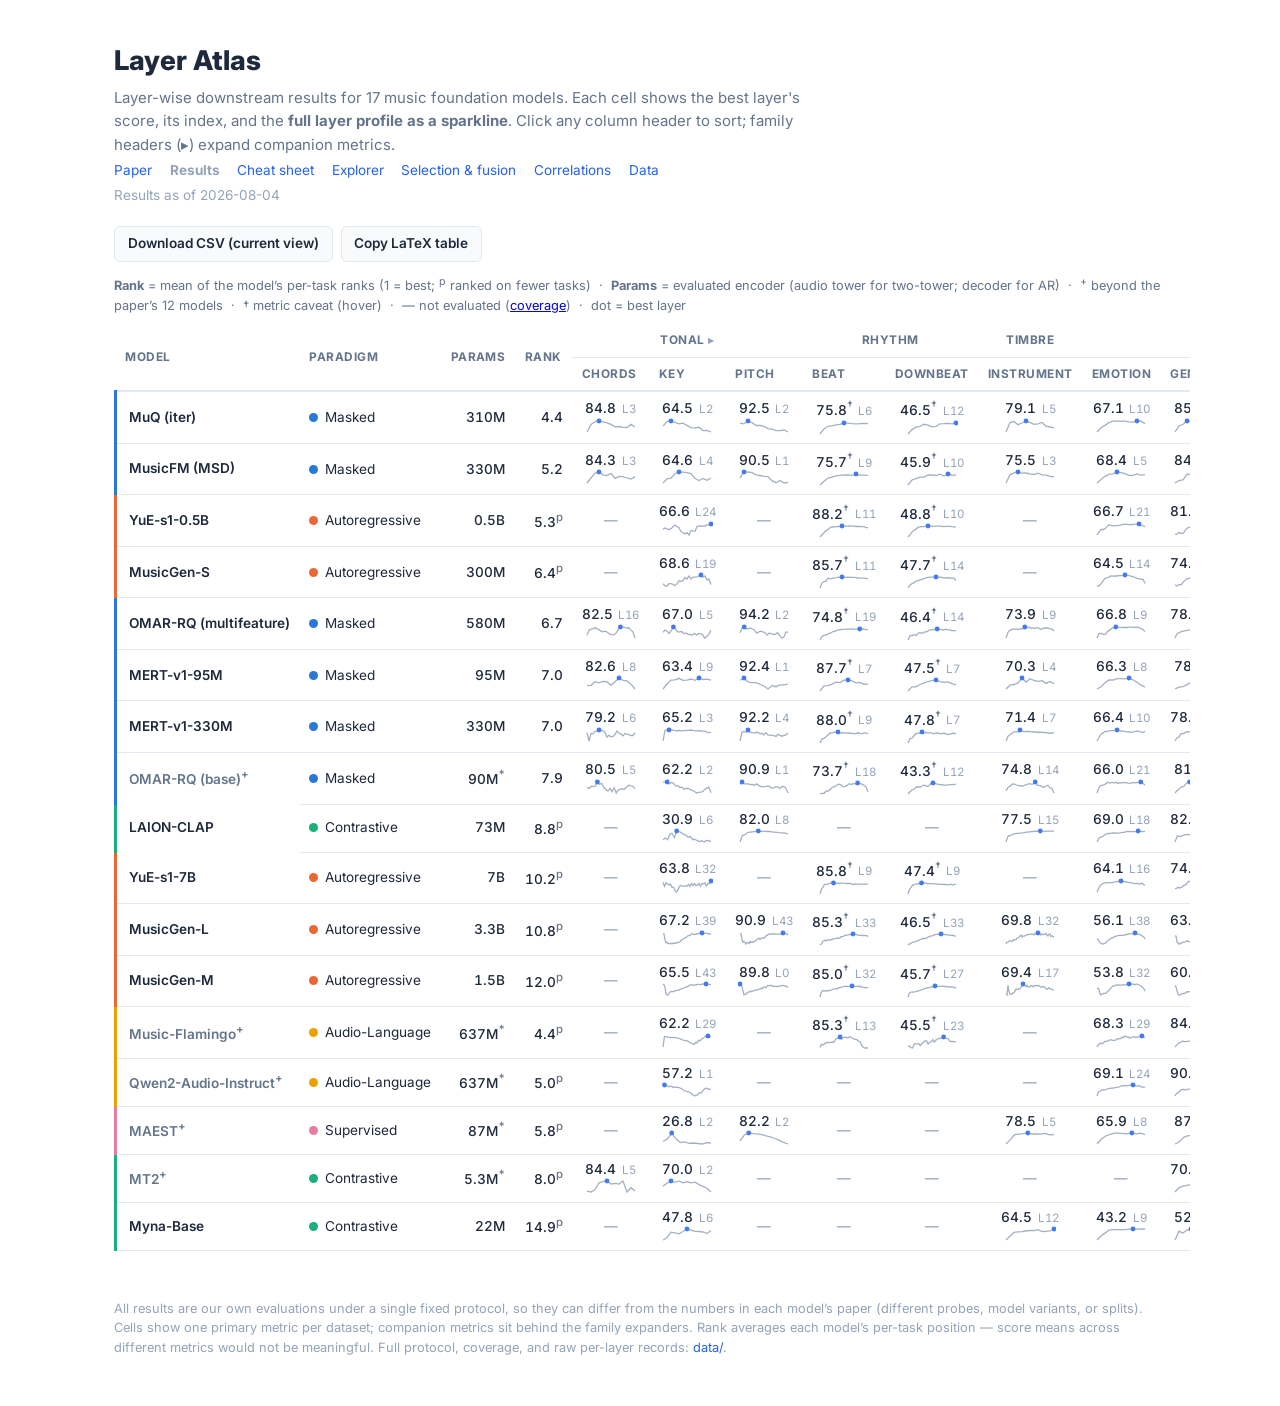
==== commit 8710f443: "site navigation, practitioner entry first, sticky model column, contributing section" ====
--- a/atlas.html
+++ b/atlas.html
@@ -57,6 +57,8 @@
                            padding-left: .75rem; }
     tbody tr:hover td { background: var(--bg-2); }
     .mname { font-weight: 600; }
+    tbody td.mname, thead tr:first-child th:first-child { position: sticky; left: 0; z-index: 1; background: var(--bg); }
+    thead tr:first-child th:first-child { z-index: 3; }
     .mmuted { color: var(--ink-2); }
     .dot { display: inline-block; width: 9px; height: 9px; border-radius: 50%;
            background: var(--fam); margin-right: .45rem; vertical-align: baseline; }
@@ -77,15 +79,18 @@
     <p>Layer-wise downstream results for 17 music foundation models. Each cell shows
        the best layer's score, its index, and the <strong>full layer profile as a sparkline</strong>.
        Click any column header to sort; family headers (&#9656;) expand companion metrics.</p>
-    <p class="meta">Companion to <a href="index.html"><em>What Makes a Good Layer?</em> (ISMIR 2026)</a>
-       &middot; results as of 2026-08-04 &middot;
-       raw per-layer records: <a href="https://github.com/angeloskanatas/music-fms-layer-eval/tree/master/data">data/</a></p>
+    <nav class="meta" style="display:flex;flex-wrap:wrap;gap:.35rem 1.1rem;">
+      <a href="index.html">Paper</a>
+      <strong>Results</strong>
+      <a href="layers.html">Cheat sheet</a>
+      <a href="explorer.html">Explorer</a>
+      <a href="fusion.html">Selection &amp; fusion</a>
+      <a href="corr.html">Correlations</a>
+      <a href="https://github.com/angeloskanatas/music-fms-layer-eval/tree/master/data">Data</a>
+    </nav>
+    <p class="meta" style="margin-top:.25rem;">Results as of 2026-08-04</p>
   </header>
   <div class="toolbar">
-    <a href="layers.html" style="font-size:.85rem;font-weight:600;color:var(--ink);background:var(--bg-2);border:1px solid var(--line);border-radius:6px;padding:.45rem .9rem;text-decoration:none;">Layer Cheat Sheet</a>
-    <a href="fusion.html" style="font-size:.85rem;font-weight:600;color:var(--ink);background:var(--bg-2);border:1px solid var(--line);border-radius:6px;padding:.45rem .9rem;text-decoration:none;">Selection &amp; Fusion</a>
-    <a href="corr.html" style="font-size:.85rem;font-weight:600;color:var(--ink);background:var(--bg-2);border:1px solid var(--line);border-radius:6px;padding:.45rem .9rem;text-decoration:none;">Correlations</a>
-    <a href="explorer.html" style="font-size:.85rem;font-weight:600;color:#fff;background:var(--accent);border-radius:6px;padding:.45rem .9rem;text-decoration:none;">Layer Explorer &rarr;</a>
     <button onclick="exportCSV()">Download CSV (current view)</button>
     <button onclick="exportLatex()">Copy LaTeX table</button>
   </div>
@@ -94,29 +99,29 @@
     <sup>p</sup>&nbsp;ranked on fewer tasks)
     &nbsp;&middot;&nbsp; <strong>Params</strong> = evaluated encoder (audio tower for two-tower; decoder for AR)
     &nbsp;&middot;&nbsp; <sup>+</sup> beyond the paper&rsquo;s 12 models
-    &nbsp;&middot;&nbsp; &dagger; metric caveat (hover) &nbsp;&middot;&nbsp; &mdash; not evaluated
+    &nbsp;&middot;&nbsp; &dagger; metric caveat (hover) &nbsp;&middot;&nbsp; &mdash; not evaluated (<a href="https://github.com/angeloskanatas/music-fms-layer-eval/blob/master/data/coverage.json">coverage</a>)
     &nbsp;&middot;&nbsp; dot&nbsp;=&nbsp;best layer
   </div>
   <div class="twrap">
     <table id="atlas">
-      <thead><tr><th rowspan='2' data-sort='str'>Model</th><th rowspan='2' data-sort='str'>Paradigm</th><th rowspan='2' data-sort='num' title='Parameters of the evaluated encoder, as reported in each paper (audio tower for two-tower models, decoder for autoregressive)'>Params</th><th rowspan='2' data-sort='num' title='Mean rank across the primary tasks the model was evaluated on; lower is better'>Rank</th><th colspan='3' class='famgrp expandable' data-fam='tonal'>Tonal <span class='chev' title='2 companion metrics'>&#9656;</span></th><th colspan='2' class='famgrp' data-fam='rhythm'>Rhythm</th><th colspan='1' class='famgrp' data-fam='timbre'>Timbre</th><th colspan='8' class='famgrp expandable' data-fam='semantic'>Semantic <span class='chev' title='7 companion metrics'>&#9656;</span></th><th colspan='1' class='famgrp expandable' data-fam='similarity'>Similarity <span class='chev' title='2 companion metrics'>&#9656;</span></th></tr><tr><th class='ptask' data-sort='num' title='Chord MIREX score (ChordsACE)'>Chords</th><th class='ptask' data-sort='num' title='Key estimation weighted score (GiantSteps)'>Key</th><th class='ptask' data-sort='num' title='Pitch classification accuracy (NSynth)'>Pitch</th><th class='detail d-tonal' data-sort='num' hidden title='Chord root score (ChordsACE)'>Chords root</th><th class='detail d-tonal' data-sort='num' hidden title='Chord thirds score (ChordsACE)'>Chords thirds</th><th class='ptask' data-sort='num' title='Beat tracking F1 (GTZAN)'>Beat</th><th class='ptask' data-sort='num' title='Downbeat tracking F1 (GTZAN)'>Downbeat</th><th class='ptask' data-sort='num' title='Instrument classification accuracy (NSynth)'>Instrument</th><th class='ptask' data-sort='num' title='Emotion recognition R2 (EMO)'>Emotion</th><th class='ptask' data-sort='num' title='Genre classification accuracy (GTZAN)'>Genre</th><th class='ptask' data-sort='num' title='Clip-level music structure analysis accuracy (Harmonix)'>Structure</th><th class='ptask' data-sort='num' title='Genre tagging AP (MTG-Jamendo)'>MTG-Genre</th><th class='ptask' data-sort='num' title='Instrument tagging AP (MTG-Jamendo)'>MTG-Instr</th><th class='ptask' data-sort='num' title='Mood/theme tagging AP (MTG-Jamendo)'>MTG-Mood</th><th class='ptask' data-sort='num' title='Top-50 tagging AP (MTG-Jamendo)'>MTG-Top50</th><th class='ptask' data-sort='num' title='Auto-tagging AP (MagnaTagATune)'>MTT</th><th class='detail d-semantic' data-sort='num' hidden title='Emotion recognition arousal R2 (EMO)'>Arousal</th><th class='detail d-semantic' data-sort='num' hidden title='Emotion recognition valence R2 (EMO)'>Valence</th><th class='detail d-semantic' data-sort='num' hidden title='Genre tagging AUROC (MTG-Jamendo)'>MTG-Genre AUROC</th><th class='detail d-semantic' data-sort='num' hidden title='Instrument tagging AUROC (MTG-Jamendo)'>MTG-Instr AUROC</th><th class='detail d-semantic' data-sort='num' hidden title='Mood/theme tagging AUROC (MTG-Jamendo)'>MTG-Mood AUROC</th><th class='detail d-semantic' data-sort='num' hidden title='Top-50 tagging AUROC (MTG-Jamendo)'>MTG-Top50 AUROC</th><th class='detail d-semantic' data-sort='num' hidden title='Auto-tagging AUROC (MagnaTagATune)'>MTT AUROC</th><th class='ptask' data-sort='num' title='Perceptual similarity accuracy, centered cosine (DimSim)'>DimSim</th><th class='detail d-similarity' data-sort='num' hidden title='Perceptual similarity accuracy, cosine (DimSim)'>DimSim cos</th><th class='detail d-similarity' data-sort='num' hidden title='Perceptual similarity accuracy, raw L2 (DimSim)'>DimSim L2</th></tr></thead>
-      <tbody><tr style='--fam:#2a78d6'><td class='mname' title='data id: muq'>MuQ (iter)</td><td><span class='dot'></span>Masked</td><td class='num' data-val='310'>310M</td><td class='num'>4.4</td><td class='num ptask'><a class='cellink' href='explorer.html?model=muq&amp;task=chords_ace_mirex' title='open the full layer curve | best proxy fusion: Top-3 avg 84.7 (-0.1); best trainable fusion: HConv 86.6 (+1.8) — details on the Selection & Fusion page'><span class='sc'>84.8<span class='lyr'>L3</span></span><svg class='spark' width='52' height='16' viewBox='0 0 52 16'><polyline points='2.0,14.0 6.0,6.4 10.0,3.8 14.0,3.0 18.0,3.8 22.0,4.8 26.0,6.4 30.0,8.8 34.0,8.5 38.0,9.3 42.0,9.5 46.0,6.4 50.0,9.0' fill='none' stroke='#94a3b8' stroke-width='1.3'/><circle cx='14.0' cy='3.0' r='2.4' fill='#2563eb'/></svg></a></td><td class='num ptask'><a class='cellink' href='explorer.html?model=muq&amp;task=key' title='open the full layer curve | best proxy fusion: Top-3 avg 64.4 (-0.1); best trainable fusion: Weighted sum 63.1 (-1.4) — details on the Selection & Fusion page'><span class='sc'>64.5<span class='lyr'>L2</span></span><svg class='spark' width='52' height='16' viewBox='0 0 52 16'><polyline points='2.0,8.1 6.0,3.5 10.0,3.0 14.0,4.4 18.0,5.9 22.0,5.2 26.0,7.4 30.0,9.6 34.0,9.8 38.0,9.3 42.0,12.6 46.0,12.5 50.0,14.0' fill='none' stroke='#94a3b8' stroke-width='1.3'/><circle cx='10.0' cy='3.0' r='2.4' fill='#2563eb'/></svg></a></td><td class='num ptask'><a class='cellink' href='explorer.html?model=muq&amp;task=nsynth_pitch' title='open the full layer curve | best trainable fusion: Attentive 92.8 (+0.3) — details on the Selection & Fusion page'><span class='sc'>92.5<span class='lyr'>L2</span></span><svg class='spark' width='52' height='16' viewBox='0 0 52 16'><polyline points='2.0,5.2 6.0,5.9 10.0,3.0 14.0,4.6 18.0,7.5 22.0,7.5 26.0,8.4 30.0,10.6 34.0,11.1 38.0,12.7 42.0,12.7 46.0,12.0 50.0,14.0' fill='none' stroke='#94a3b8' stroke-width='1.3'/><circle cx='10.0' cy='3.0' r='2.4' fill='#2563eb'/></svg></a></td><td class='num detail d-tonal' hidden><a class='cellink' href='explorer.html?model=muq&amp;task=chords_ace_root' title='open the full layer curve | best proxy fusion: Top-3 avg 77.4 (-0.9); best trainable fusion: HConv 80.0 (+1.7) — details on the Selection & Fusion page'><span class='sc'>78.3<span class='lyr'>L3</span></span><svg class='spark' width='52' height='16' viewBox='0 0 52 16'><polyline points='2.0,14.0 6.0,6.6 10.0,3.5 14.0,3.0 18.0,3.4 22.0,4.1 26.0,5.6 30.0,7.9 34.0,8.2 38.0,7.1 42.0,9.3 46.0,5.3 50.0,6.6' fill='none' stroke='#94a3b8' stroke-width='1.3'/><circle cx='14.0' cy='3.0' r='2.4' fill='#2563eb'/></svg></a></td><td class='num detail d-tonal' hidden><a class='cellink' href='explorer.html?model=muq&amp;task=chords_ace_thirds' title='open the full layer curve | best proxy fusion: Top-3 avg 73.8 (-0.6); best trainable fusion: HConv 76.7 (+2.3) — details on the Selection & Fusion page'><span class='sc'>74.4<span class='lyr'>L3</span></span><svg class='spark' width='52' height='16' viewBox='0 0 52 16'><polyline points='2.0,14.0 6.0,6.7 10.0,3.7 14.0,3.0 18.0,3.7 22.0,4.3 26.0,5.8 30.0,8.1 34.0,8.4 38.0,7.4 42.0,9.5 46.0,5.8 50.0,7.0' fill='none' stroke='#94a3b8' stroke-width='1.3'/><circle cx='14.0' cy='3.0' r='2.4' fill='#2563eb'/></svg></a></td><td class='num ptask'><a class='cellink' href='explorer.html?model=muq&amp;task=beat_f1' title='open the full layer curve | best proxy fusion: Top-3 concat 79.9 (+4.1); best trainable fusion: HConv 84.7 (+8.9) — details on the Selection & Fusion page'><span class='sc'>75.8<sup class='cav' title='MARBLE corpus-pooled F-measure; per-track mir_eval variant differs'>&dagger;</sup><span class='lyr'>L6</span></span><svg class='spark' width='52' height='16' viewBox='0 0 52 16'><polyline points='2.0,14.0 6.0,8.9 10.0,6.3 14.0,5.8 18.0,4.8 22.0,4.3 26.0,3.0 30.0,3.1 34.0,3.7 38.0,3.8 42.0,3.7 46.0,3.5 50.0,3.6' fill='none' stroke='#94a3b8' stroke-width='1.3'/><circle cx='26.0' cy='3.0' r='2.4' fill='#2563eb'/></svg></a></td><td class='num ptask'><a class='cellink' href='explorer.html?model=muq&amp;task=downbeat_f1' title='open the full layer curve | best proxy fusion: Top-3 avg 46.4 (-0.1); best trainable fusion: Attentive 45.0 (-1.5) — details on the Selection & Fusion page'><span class='sc'>46.5<sup class='cav' title='MARBLE corpus-pooled F-measure; per-track mir_eval variant differs'>&dagger;</sup><span class='lyr'>L12</span></span><svg class='spark' width='52' height='16' viewBox='0 0 52 16'><polyline points='2.0,14.0 6.0,9.6 10.0,7.2 14.0,6.5 18.0,4.3 22.0,5.2 26.0,6.8 30.0,6.3 34.0,3.8 38.0,3.7 42.0,3.3 46.0,3.8 50.0,3.0' fill='none' stroke='#94a3b8' stroke-width='1.3'/><circle cx='50.0' cy='3.0' r='2.4' fill='#2563eb'/></svg></a></td><td class='num ptask'><a class='cellink' href='explorer.html?model=muq&amp;task=nsynth_instrument' title='open the full layer curve | best proxy fusion: Top-3 concat 79.7 (+0.6); best trainable fusion: Weighted sum 81.2 (+2.2) — details on the Selection & Fusion page'><span class='sc'>79.1<span class='lyr'>L5</span></span><svg class='spark' width='52' height='16' viewBox='0 0 52 16'><polyline points='2.0,14.0 6.0,4.6 10.0,3.5 14.0,6.7 18.0,5.0 22.0,3.0 26.0,4.4 30.0,6.4 34.0,5.8 38.0,4.4 42.0,8.1 46.0,9.0 50.0,9.9' fill='none' stroke='#94a3b8' stroke-width='1.3'/><circle cx='22.0' cy='3.0' r='2.4' fill='#2563eb'/></svg></a></td><td class='num ptask'><a class='cellink' href='explorer.html?model=muq&amp;task=emo_r2' title='open the full layer curve | best proxy fusion: Top-3 concat 70.5 (+3.4); best trainable fusion: HConv 68.9 (+1.8) — details on the Selection & Fusion page'><span class='sc'>67.1<span class='lyr'>L10</span></span><svg class='spark' width='52' height='16' viewBox='0 0 52 16'><polyline points='2.0,14.0 6.0,9.7 10.0,7.4 14.0,4.7 18.0,3.2 22.0,3.1 26.0,3.1 30.0,3.2 34.0,3.9 38.0,4.2 42.0,3.0 46.0,3.1 50.0,5.6' fill='none' stroke='#94a3b8' stroke-width='1.3'/><circle cx='42.0' cy='3.0' r='2.4' fill='#2563eb'/></svg></a></td><td class='num ptask'><a class='cellink' href='explorer.html?model=muq&amp;task=genre' title='open the full layer curve | best proxy fusion: Top-5 avg 84.8 (-0.4); best trainable fusion: Attentive 84.5 (-0.7) — details on the Selection & Fusion page'><span class='sc'>85.2<span class='lyr'>L3</span></span><svg class='spark' width='52' height='16' viewBox='0 0 52 16'><polyline points='2.0,14.0 6.0,7.9 10.0,6.5 14.0,3.0 18.0,3.0 22.0,3.2 26.0,3.6 30.0,4.1 34.0,4.4 38.0,3.9 42.0,4.1 46.0,4.1 50.0,5.3' fill='none' stroke='#94a3b8' stroke-width='1.3'/><circle cx='14.0' cy='3.0' r='2.4' fill='#2563eb'/></svg></a></td><td class='num ptask'><a class='cellink' href='explorer.html?model=muq&amp;task=hxmsa' title='open the full layer curve | best proxy fusion: Top-5 avg 61.6 (+1.7); best trainable fusion: Attentive 59.3 (-0.6) — details on the Selection & Fusion page'><span class='sc'>59.9<span class='lyr'>L11</span></span><svg class='spark' width='52' height='16' viewBox='0 0 52 16'><polyline points='2.0,14.0 6.0,11.8 10.0,9.7 14.0,8.3 18.0,8.1 22.0,4.8 26.0,5.4 30.0,5.4 34.0,4.0 38.0,4.2 42.0,3.7 46.0,3.0 50.0,3.6' fill='none' stroke='#94a3b8' stroke-width='1.3'/><circle cx='46.0' cy='3.0' r='2.4' fill='#2563eb'/></svg></a></td><td class='num ptask'><a class='cellink' href='explorer.html?model=muq&amp;task=mtg_genre_ap' title='open the full layer curve | best proxy fusion: Top-3 avg 18.5 (+1.0); best trainable fusion: Weighted sum 17.8 (+0.3) — details on the Selection & Fusion page'><span class='sc'>17.5<span class='lyr'>L9</span></span><svg class='spark' width='52' height='16' viewBox='0 0 52 16'><polyline points='2.0,14.0 6.0,9.3 10.0,7.1 14.0,5.2 18.0,3.6 22.0,3.6 26.0,3.4 30.0,4.1 34.0,3.4 38.0,3.0 42.0,3.0 46.0,3.9 50.0,4.1' fill='none' stroke='#94a3b8' stroke-width='1.3'/><circle cx='38.0' cy='3.0' r='2.4' fill='#2563eb'/></svg></a></td><td class='num ptask'><a class='cellink' href='explorer.html?model=muq&amp;task=mtg_instrument_ap' title='open the full layer curve | best proxy fusion: Top-3 concat 19.2 (-0.5); best trainable fusion: Attentive 19.4 (-0.3) — details on the Selection & Fusion page'><span class='sc'>19.7<span class='lyr'>L5</span></span><svg class='spark' width='52' height='16' viewBox='0 0 52 16'><polyline points='2.0,14.0 6.0,6.6 10.0,5.2 14.0,3.5 18.0,3.8 22.0,3.0 26.0,4.6 30.0,6.8 34.0,6.0 38.0,5.5 42.0,4.1 46.0,6.0 50.0,4.9' fill='none' stroke='#94a3b8' stroke-width='1.3'/><circle cx='22.0' cy='3.0' r='2.4' fill='#2563eb'/></svg></a></td><td class='num ptask'><a class='cellink' href='explorer.html?model=muq&amp;task=mtg_mood_ap' title='open the full layer curve | best proxy fusion: Top-3 avg 14.3 (+0.8); best trainable fusion: HConv 13.5 (+0.0) — details on the Selection & Fusion page'><span class='sc'>13.5<span class='lyr'>L10</span></span><svg class='spark' width='52' height='16' viewBox='0 0 52 16'><polyline points='2.0,14.0 6.0,9.3 10.0,7.7 14.0,5.3 18.0,4.0 22.0,4.3 26.0,3.7 30.0,3.3 34.0,4.0 38.0,3.7 42.0,3.0 46.0,3.7 50.0,5.3' fill='none' stroke='#94a3b8' stroke-width='1.3'/><circle cx='42.0' cy='3.0' r='2.4' fill='#2563eb'/></svg></a></td><td class='num ptask'><a class='cellink' href='explorer.html?model=muq&amp;task=mtg_top50_ap' title='open the full layer curve | best proxy fusion: Top-3 avg 28.9 (+0.6); best trainable fusion: Attentive 28.8 (+0.5) — details on the Selection & Fusion page'><span class='sc'>28.3<span class='lyr'>L9</span></span><svg class='spark' width='52' height='16' viewBox='0 0 52 16'><polyline points='2.0,14.0 6.0,8.7 10.0,7.1 14.0,5.9 18.0,5.0 22.0,4.4 26.0,4.4 30.0,4.4 34.0,3.8 38.0,3.0 42.0,3.0 46.0,4.4 50.0,3.8' fill='none' stroke='#94a3b8' stroke-width='1.3'/><circle cx='38.0' cy='3.0' r='2.4' fill='#2563eb'/></svg></a></td><td class='num ptask'><a class='cellink' href='explorer.html?model=muq&amp;task=mtt_ap' title='open the full layer curve | best proxy fusion: Top-5 avg 39.0 (-0.1); best trainable fusion: Attentive 40.2 (+1.1) — details on the Selection & Fusion page'><span class='sc'>39.1<span class='lyr'>L2</span></span><svg class='spark' width='52' height='16' viewBox='0 0 52 16'><polyline points='2.0,14.0 6.0,5.5 10.0,3.0 14.0,5.1 18.0,7.3 22.0,4.4 26.0,8.3 30.0,6.5 34.0,4.8 38.0,5.5 42.0,3.7 46.0,7.3 50.0,7.3' fill='none' stroke='#94a3b8' stroke-width='1.3'/><circle cx='10.0' cy='3.0' r='2.4' fill='#2563eb'/></svg></a></td><td class='num detail d-semantic' hidden><a class='cellink' href='explorer.html?model=muq&amp;task=emo_r2a' title='open the full layer curve'><span class='sc'>76.4<span class='lyr'>L4</span></span><svg class='spark' width='52' height='16' viewBox='0 0 52 16'><polyline points='2.0,14.0 6.0,7.6 10.0,6.6 14.0,5.7 18.0,3.0 22.0,3.1 26.0,3.1 30.0,4.5 34.0,5.9 38.0,3.9 42.0,3.6 46.0,3.6 50.0,3.2' fill='none' stroke='#94a3b8' stroke-width='1.3'/><circle cx='18.0' cy='3.0' r='2.4' fill='#2563eb'/></svg></a></td><td class='num detail d-semantic' hidden><a class='cellink' href='explorer.html?model=muq&amp;task=emo_r2v' title='open the full layer curve'><span class='sc'>59.0<span class='lyr'>L7</span></span><svg class='spark' width='52' height='16' viewBox='0 0 52 16'><polyline points='2.0,14.0 6.0,11.6 10.0,8.4 14.0,4.8 18.0,4.1 22.0,3.8 26.0,3.9 30.0,3.0 34.0,3.1 38.0,5.0 42.0,3.3 46.0,3.5 50.0,7.9' fill='none' stroke='#94a3b8' stroke-width='1.3'/><circle cx='30.0' cy='3.0' r='2.4' fill='#2563eb'/></svg></a></td><td class='num detail d-semantic' hidden><a class='cellink' href='explorer.html?model=muq&amp;task=mtg_genre_auroc' title='open the full layer curve | best proxy fusion: Top-5 avg 86.3 (+1.8); best trainable fusion: Weighted sum 85.5 (+1.0) — details on the Selection & Fusion page'><span class='sc'>84.5<span class='lyr'>L9</span></span><svg class='spark' width='52' height='16' viewBox='0 0 52 16'><polyline points='2.0,14.0 6.0,6.3 10.0,5.3 14.0,3.9 18.0,3.6 22.0,3.3 26.0,3.7 30.0,3.6 34.0,3.6 38.0,3.0 42.0,3.4 46.0,4.0 50.0,4.4' fill='none' stroke='#94a3b8' stroke-width='1.3'/><circle cx='38.0' cy='3.0' r='2.4' fill='#2563eb'/></svg></a></td><td class='num detail d-semantic' hidden><a class='cellink' href='explorer.html?model=muq&amp;task=mtg_instrument_auroc' title='open the full layer curve | best proxy fusion: Top-3 concat 77.2 (+0.9); best trainable fusion: Attentive 76.6 (+0.3) — details on the Selection & Fusion page'><span class='sc'>76.3<span class='lyr'>L10</span></span><svg class='spark' width='52' height='16' viewBox='0 0 52 16'><polyline points='2.0,14.0 6.0,6.8 10.0,6.0 14.0,4.3 18.0,4.3 22.0,4.1 26.0,4.3 30.0,5.7 34.0,4.7 38.0,4.6 42.0,3.0 46.0,4.9 50.0,4.1' fill='none' stroke='#94a3b8' stroke-width='1.3'/><circle cx='42.0' cy='3.0' r='2.4' fill='#2563eb'/></svg></a></td><td class='num detail d-semantic' hidden><a class='cellink' href='explorer.html?model=muq&amp;task=mtg_mood_auroc' title='open the full layer curve | best proxy fusion: Top-3 avg 76.8 (+1.1); best trainable fusion: HConv 75.1 (-0.6) — details on the Selection & Fusion page'><span class='sc'>75.7<span class='lyr'>L10</span></span><svg class='spark' width='52' height='16' viewBox='0 0 52 16'><polyline points='2.0,14.0 6.0,9.0 10.0,7.8 14.0,5.5 18.0,4.5 22.0,4.2 26.0,3.9 30.0,4.2 34.0,3.9 38.0,4.0 42.0,3.0 46.0,4.2 50.0,4.2' fill='none' stroke='#94a3b8' stroke-width='1.3'/><circle cx='42.0' cy='3.0' r='2.4' fill='#2563eb'/></svg></a></td><td class='num detail d-semantic' hidden><a class='cellink' href='explorer.html?model=muq&amp;task=mtg_top50_auroc' title='open the full layer curve | best proxy fusion: Top-3 avg 82.2 (+0.9); best trainable fusion: Attentive 82.1 (+0.8) — details on the Selection & Fusion page'><span class='sc'>81.3<span class='lyr'>L10</span></span><svg class='spark' width='52' height='16' viewBox='0 0 52 16'><polyline points='2.0,14.0 6.0,7.3 10.0,6.6 14.0,5.0 18.0,4.0 22.0,4.0 26.0,4.5 30.0,4.3 34.0,3.5 38.0,3.3 42.0,3.0 46.0,4.5 50.0,4.3' fill='none' stroke='#94a3b8' stroke-width='1.3'/><circle cx='42.0' cy='3.0' r='2.4' fill='#2563eb'/></svg></a></td><td class='num detail d-semantic' hidden><a class='cellink' href='explorer.html?model=muq&amp;task=mtt_auroc' title='open the full layer curve | best proxy fusion: Top-5 avg 91.2 (+0.1); best trainable fusion: Attentive 91.6 (+0.5) — details on the Selection & Fusion page'><span class='sc'>91.1<span class='lyr'>L2</span></span><svg class='spark' width='52' height='16' viewBox='0 0 52 16'><polyline points='2.0,14.0 6.0,5.3 10.0,3.0 14.0,4.2 18.0,4.2 22.0,4.2 26.0,5.3 30.0,4.7 34.0,4.2 38.0,4.2 42.0,3.6 46.0,5.9 50.0,5.3' fill='none' stroke='#94a3b8' stroke-width='1.3'/><circle cx='10.0' cy='3.0' r='2.4' fill='#2563eb'/></svg></a></td><td class='num ptask'><a class='cellink' href='explorer.html?model=muq&amp;task=dimsim_acc_centered' title='open the full layer curve'><span class='sc'>79.5<span class='lyr'>L0</span></span><svg class='spark' width='52' height='16' viewBox='0 0 52 16'><polyline points='2.0,3.0 6.0,4.5 10.0,7.3 14.0,10.2 18.0,11.6 22.0,12.4 26.0,12.6 30.0,13.3 34.0,14.0 38.0,12.7 42.0,13.0 46.0,11.3 50.0,8.2' fill='none' stroke='#94a3b8' stroke-width='1.3'/><circle cx='2.0' cy='3.0' r='2.4' fill='#2563eb'/></svg></a></td><td class='num detail d-similarity' hidden><a class='cellink' href='explorer.html?model=muq&amp;task=dimsim_acc_cosine' title='open the full layer curve'><span class='sc'>78.8<span class='lyr'>L1</span></span><svg class='spark' width='52' height='16' viewBox='0 0 52 16'><polyline points='2.0,3.6 6.0,3.0 10.0,5.4 14.0,5.8 18.0,9.6 22.0,12.0 26.0,11.3 30.0,13.1 34.0,14.0 38.0,12.4 42.0,12.1 46.0,7.9 50.0,9.0' fill='none' stroke='#94a3b8' stroke-width='1.3'/><circle cx='6.0' cy='3.0' r='2.4' fill='#2563eb'/></svg></a></td><td class='num detail d-similarity' hidden><a class='cellink' href='explorer.html?model=muq&amp;task=dimsim_acc_l2' title='open the full layer curve'><span class='sc'>81.7<span class='lyr'>L0</span></span><svg class='spark' width='52' height='16' viewBox='0 0 52 16'><polyline points='2.0,3.0 6.0,7.2 10.0,9.2 14.0,10.2 18.0,11.9 22.0,12.8 26.0,13.1 30.0,12.5 34.0,14.0 38.0,13.5 42.0,12.4 46.0,11.1 50.0,11.1' fill='none' stroke='#94a3b8' stroke-width='1.3'/><circle cx='2.0' cy='3.0' r='2.4' fill='#2563eb'/></svg></a></td></tr>
-<tr style='--fam:#2a78d6'><td class='mname' title='data id: musicfm'>MusicFM (MSD)</td><td><span class='dot'></span>Masked</td><td class='num' data-val='330'>330M</td><td class='num'>5.2</td><td class='num ptask'><a class='cellink' href='explorer.html?model=musicfm&amp;task=chords_ace_mirex' title='open the full layer curve | best proxy fusion: Top-3 avg 81.8 (-2.5); best trainable fusion: HConv 84.9 (+0.6) — details on the Selection & Fusion page'><span class='sc'>84.3<span class='lyr'>L3</span></span><svg class='spark' width='52' height='16' viewBox='0 0 52 16'><polyline points='2.0,14.0 6.0,9.0 10.0,4.1 14.0,3.0 18.0,5.8 22.0,6.5 26.0,4.4 30.0,9.4 34.0,7.3 38.0,7.6 42.0,9.0 46.0,10.1 50.0,7.6' fill='none' stroke='#94a3b8' stroke-width='1.3'/><circle cx='14.0' cy='3.0' r='2.4' fill='#2563eb'/></svg></a></td><td class='num ptask'><a class='cellink' href='explorer.html?model=musicfm&amp;task=key' title='open the full layer curve | best proxy fusion: Top-5 concat 61.3 (-3.3); best trainable fusion: Weighted sum 62.2 (-2.3) — details on the Selection & Fusion page'><span class='sc'>64.6<span class='lyr'>L4</span></span><svg class='spark' width='52' height='16' viewBox='0 0 52 16'><polyline points='2.0,14.0 6.0,9.8 10.0,9.2 14.0,4.7 18.0,3.0 22.0,3.2 26.0,3.7 30.0,4.7 34.0,9.5 38.0,11.5 42.0,9.5 46.0,11.3 50.0,9.0' fill='none' stroke='#94a3b8' stroke-width='1.3'/><circle cx='18.0' cy='3.0' r='2.4' fill='#2563eb'/></svg></a></td><td class='num ptask'><a class='cellink' href='explorer.html?model=musicfm&amp;task=nsynth_pitch' title='open the full layer curve | best trainable fusion: Attentive 91.8 (+1.2) — details on the Selection & Fusion page'><span class='sc'>90.5<span class='lyr'>L1</span></span><svg class='spark' width='52' height='16' viewBox='0 0 52 16'><polyline points='2.0,9.1 6.0,3.0 10.0,3.0 14.0,3.6 18.0,5.9 22.0,6.5 26.0,7.3 30.0,7.6 34.0,11.7 38.0,13.7 42.0,11.4 46.0,14.0 50.0,13.4' fill='none' stroke='#94a3b8' stroke-width='1.3'/><circle cx='6.0' cy='3.0' r='2.4' fill='#2563eb'/></svg></a></td><td class='num detail d-tonal' hidden><a class='cellink' href='explorer.html?model=musicfm&amp;task=chords_ace_root' title='open the full layer curve | best proxy fusion: Top-3 avg 70.8 (-4.8); best trainable fusion: Attentive 77.6 (+2.0) — details on the Selection & Fusion page'><span class='sc'>75.6<span class='lyr'>L5</span></span><svg class='spark' width='52' height='16' viewBox='0 0 52 16'><polyline points='2.0,14.0 6.0,7.2 10.0,4.9 14.0,4.0 18.0,3.7 22.0,3.0 26.0,3.8 30.0,5.4 34.0,5.9 38.0,5.1 42.0,4.7 46.0,5.4 50.0,7.2' fill='none' stroke='#94a3b8' stroke-width='1.3'/><circle cx='22.0' cy='3.0' r='2.4' fill='#2563eb'/></svg></a></td><td class='num detail d-tonal' hidden><a class='cellink' href='explorer.html?model=musicfm&amp;task=chords_ace_thirds' title='open the full layer curve | best proxy fusion: Top-3 avg 67.6 (-3.9); best trainable fusion: HConv 74.3 (+2.8) — details on the Selection & Fusion page'><span class='sc'>71.5<span class='lyr'>L5</span></span><svg class='spark' width='52' height='16' viewBox='0 0 52 16'><polyline points='2.0,14.0 6.0,6.5 10.0,4.7 14.0,3.8 18.0,3.8 22.0,3.0 26.0,3.9 30.0,5.8 34.0,6.4 38.0,5.1 42.0,5.1 46.0,5.5 50.0,7.7' fill='none' stroke='#94a3b8' stroke-width='1.3'/><circle cx='22.0' cy='3.0' r='2.4' fill='#2563eb'/></svg></a></td><td class='num ptask'><a class='cellink' href='explorer.html?model=musicfm&amp;task=beat_f1' title='open the full layer curve | best proxy fusion: Top-5 concat 76.5 (+0.8); best trainable fusion: HConv 83.8 (+8.1) — details on the Selection & Fusion page'><span class='sc'>75.7<sup class='cav' title='MARBLE corpus-pooled F-measure; per-track mir_eval variant differs'>&dagger;</sup><span class='lyr'>L9</span></span><svg class='spark' width='52' height='16' viewBox='0 0 52 16'><polyline points='2.0,14.0 6.0,10.3 10.0,7.0 14.0,6.1 18.0,4.9 22.0,4.4 26.0,4.0 30.0,3.8 34.0,4.3 38.0,3.0 42.0,4.2 46.0,4.1 50.0,4.3' fill='none' stroke='#94a3b8' stroke-width='1.3'/><circle cx='38.0' cy='3.0' r='2.4' fill='#2563eb'/></svg></a></td><td class='num ptask'><a class='cellink' href='explorer.html?model=musicfm&amp;task=downbeat_f1' title='open the full layer curve | best proxy fusion: Top-5 avg 44.4 (-1.5); best trainable fusion: Attentive 45.8 (-0.1) — details on the Selection & Fusion page'><span class='sc'>45.9<sup class='cav' title='MARBLE corpus-pooled F-measure; per-track mir_eval variant differs'>&dagger;</sup><span class='lyr'>L10</span></span><svg class='spark' width='52' height='16' viewBox='0 0 52 16'><polyline points='2.0,14.0 6.0,9.0 10.0,7.6 14.0,6.1 18.0,6.1 22.0,4.0 26.0,3.9 30.0,4.5 34.0,3.2 38.0,5.1 42.0,3.0 46.0,4.0 50.0,4.1' fill='none' stroke='#94a3b8' stroke-width='1.3'/><circle cx='42.0' cy='3.0' r='2.4' fill='#2563eb'/></svg></a></td><td class='num ptask'><a class='cellink' href='explorer.html?model=musicfm&amp;task=nsynth_instrument' title='open the full layer curve | best proxy fusion: Top-3 concat 75.1 (-0.4); best trainable fusion: Weighted sum 75.2 (-0.3) — details on the Selection & Fusion page'><span class='sc'>75.5<span class='lyr'>L3</span></span><svg class='spark' width='52' height='16' viewBox='0 0 52 16'><polyline points='2.0,14.0 6.0,5.8 10.0,3.8 14.0,3.0 18.0,4.2 22.0,4.0 26.0,4.9 30.0,5.5 34.0,4.2 38.0,5.8 42.0,6.2 46.0,7.4 50.0,7.8' fill='none' stroke='#94a3b8' stroke-width='1.3'/><circle cx='14.0' cy='3.0' r='2.4' fill='#2563eb'/></svg></a></td><td class='num ptask'><a class='cellink' href='explorer.html?model=musicfm&amp;task=emo_r2' title='open the full layer curve | best proxy fusion: Top-5 concat 66.5 (-1.9); best trainable fusion: HConv 59.9 (-8.5) — details on the Selection & Fusion page'><span class='sc'>68.4<span class='lyr'>L5</span></span><svg class='spark' width='52' height='16' viewBox='0 0 52 16'><polyline points='2.0,14.0 6.0,10.6 10.0,7.3 14.0,5.3 18.0,4.8 22.0,3.0 26.0,3.7 30.0,4.7 34.0,6.4 38.0,6.3 42.0,5.0 46.0,6.2 50.0,5.7' fill='none' stroke='#94a3b8' stroke-width='1.3'/><circle cx='22.0' cy='3.0' r='2.4' fill='#2563eb'/></svg></a></td><td class='num ptask'><a class='cellink' href='explorer.html?model=musicfm&amp;task=genre' title='open the full layer curve | best proxy fusion: Top-3 concat 83.1 (-1.7); best trainable fusion: Attentive 79.0 (-5.8) — details on the Selection & Fusion page'><span class='sc'>84.8<span class='lyr'>L9</span></span><svg class='spark' width='52' height='16' viewBox='0 0 52 16'><polyline points='2.0,14.0 6.0,11.5 10.0,10.8 14.0,5.2 18.0,5.3 22.0,4.0 26.0,3.7 30.0,4.4 34.0,3.4 38.0,3.0 42.0,4.7 46.0,8.3 50.0,9.4' fill='none' stroke='#94a3b8' stroke-width='1.3'/><circle cx='38.0' cy='3.0' r='2.4' fill='#2563eb'/></svg></a></td><td class='num ptask'><a class='cellink' href='explorer.html?model=musicfm&amp;task=hxmsa' title='open the full layer curve | best proxy fusion: Top-3 concat 60.4 (+1.0); best trainable fusion: Attentive 58.6 (-0.8) — details on the Selection & Fusion page'><span class='sc'>59.4<span class='lyr'>L8</span></span><svg class='spark' width='52' height='16' viewBox='0 0 52 16'><polyline points='2.0,14.0 6.0,8.7 10.0,8.3 14.0,6.0 18.0,7.4 22.0,5.1 26.0,5.4 30.0,3.6 34.0,3.0 38.0,3.9 42.0,3.2 46.0,6.0 50.0,6.0' fill='none' stroke='#94a3b8' stroke-width='1.3'/><circle cx='34.0' cy='3.0' r='2.4' fill='#2563eb'/></svg></a></td><td class='num ptask'><a class='cellink' href='explorer.html?model=musicfm&amp;task=mtg_genre_ap' title='open the full layer curve | best proxy fusion: Top-3 avg 17.5 (+0.2); best trainable fusion: Weighted sum 16.6 (-0.7) — details on the Selection & Fusion page'><span class='sc'>17.3<span class='lyr'>L9</span></span><svg class='spark' width='52' height='16' viewBox='0 0 52 16'><polyline points='2.0,14.0 6.0,12.0 10.0,9.3 14.0,6.4 18.0,4.8 22.0,3.9 26.0,3.7 30.0,3.7 34.0,3.2 38.0,3.0 42.0,4.3 46.0,5.9 50.0,7.5' fill='none' stroke='#94a3b8' stroke-width='1.3'/><circle cx='38.0' cy='3.0' r='2.4' fill='#2563eb'/></svg></a></td><td class='num ptask'><a class='cellink' href='explorer.html?model=musicfm&amp;task=mtg_instrument_ap' title='open the full layer curve | best proxy fusion: Top-3 avg 18.4 (-0.4); best trainable fusion: Weighted sum 17.9 (-0.9) — details on the Selection & Fusion page'><span class='sc'>18.8<span class='lyr'>L6</span></span><svg class='spark' width='52' height='16' viewBox='0 0 52 16'><polyline points='2.0,14.0 6.0,10.4 10.0,6.9 14.0,5.6 18.0,4.3 22.0,3.3 26.0,3.0 30.0,4.3 34.0,4.9 38.0,6.6 42.0,5.3 46.0,6.2 50.0,7.5' fill='none' stroke='#94a3b8' stroke-width='1.3'/><circle cx='26.0' cy='3.0' r='2.4' fill='#2563eb'/></svg></a></td><td class='num ptask'><a class='cellink' href='explorer.html?model=musicfm&amp;task=mtg_mood_ap' title='open the full layer curve | best proxy fusion: Top-5 avg 13.3 (-0.3); best trainable fusion: Attentive 12.9 (-0.7) — details on the Selection & Fusion page'><span class='sc'>13.6<span class='lyr'>L7</span></span><svg class='spark' width='52' height='16' viewBox='0 0 52 16'><polyline points='2.0,14.0 6.0,10.7 10.0,8.8 14.0,7.7 18.0,5.8 22.0,5.2 26.0,3.5 30.0,3.0 34.0,3.0 38.0,3.8 42.0,4.9 46.0,6.3 50.0,6.9' fill='none' stroke='#94a3b8' stroke-width='1.3'/><circle cx='30.0' cy='3.0' r='2.4' fill='#2563eb'/></svg></a></td><td class='num ptask'><a class='cellink' href='explorer.html?model=musicfm&amp;task=mtg_top50_ap' title='open the full layer curve | best proxy fusion: Top-3 concat 27.8 (+0.3); best trainable fusion: Attentive 27.0 (-0.5) — details on the Selection & Fusion page'><span class='sc'>27.5<span class='lyr'>L7</span></span><svg class='spark' width='52' height='16' viewBox='0 0 52 16'><polyline points='2.0,14.0 6.0,11.7 10.0,8.4 14.0,5.6 18.0,4.9 22.0,3.9 26.0,3.2 30.0,3.0 34.0,3.0 38.0,3.0 42.0,3.5 46.0,4.6 50.0,5.8' fill='none' stroke='#94a3b8' stroke-width='1.3'/><circle cx='30.0' cy='3.0' r='2.4' fill='#2563eb'/></svg></a></td><td class='num ptask'><a class='cellink' href='explorer.html?model=musicfm&amp;task=mtt_ap' title='open the full layer curve | best proxy fusion: Top-5 avg 39.1 (-0.1); best trainable fusion: Attentive 39.5 (+0.3) — details on the Selection & Fusion page'><span class='sc'>39.2<span class='lyr'>L7</span></span><svg class='spark' width='52' height='16' viewBox='0 0 52 16'><polyline points='2.0,14.0 6.0,9.0 10.0,5.4 14.0,6.1 18.0,4.8 22.0,3.8 26.0,5.6 30.0,3.0 34.0,5.1 38.0,5.9 42.0,7.5 46.0,6.9 50.0,6.4' fill='none' stroke='#94a3b8' stroke-width='1.3'/><circle cx='30.0' cy='3.0' r='2.4' fill='#2563eb'/></svg></a></td><td class='num detail d-semantic' hidden><a class='cellink' href='explorer.html?model=musicfm&amp;task=emo_r2a' title='open the full layer curve'><span class='sc'>76.0<span class='lyr'>L5</span></span><svg class='spark' width='52' height='16' viewBox='0 0 52 16'><polyline points='2.0,14.0 6.0,8.8 10.0,5.6 14.0,4.0 18.0,4.8 22.0,3.0 26.0,3.0 30.0,4.2 34.0,6.1 38.0,5.8 42.0,4.2 46.0,5.6 50.0,4.3' fill='none' stroke='#94a3b8' stroke-width='1.3'/><circle cx='22.0' cy='3.0' r='2.4' fill='#2563eb'/></svg></a></td><td class='num detail d-semantic' hidden><a class='cellink' href='explorer.html?model=musicfm&amp;task=emo_r2v' title='open the full layer curve'><span class='sc'>60.7<span class='lyr'>L5</span></span><svg class='spark' width='52' height='16' viewBox='0 0 52 16'><polyline points='2.0,14.0 6.0,12.0 10.0,8.7 14.0,6.3 18.0,4.6 22.0,3.0 26.0,4.1 30.0,5.2 34.0,6.5 38.0,6.7 42.0,5.6 46.0,6.6 50.0,6.9' fill='none' stroke='#94a3b8' stroke-width='1.3'/><circle cx='22.0' cy='3.0' r='2.4' fill='#2563eb'/></svg></a></td><td class='num detail d-semantic' hidden><a class='cellink' href='explorer.html?model=musicfm&amp;task=mtg_genre_auroc' title='open the full layer curve | best proxy fusion: Top-5 avg 85.3 (+0.6); best trainable fusion: Weighted sum 84.9 (+0.2) — details on the Selection & Fusion page'><span class='sc'>84.7<span class='lyr'>L8</span></span><svg class='spark' width='52' height='16' viewBox='0 0 52 16'><polyline points='2.0,14.0 6.0,10.2 10.0,7.5 14.0,5.6 18.0,4.6 22.0,3.7 26.0,3.5 30.0,3.3 34.0,3.0 38.0,3.5 42.0,3.9 46.0,4.9 50.0,5.4' fill='none' stroke='#94a3b8' stroke-width='1.3'/><circle cx='34.0' cy='3.0' r='2.4' fill='#2563eb'/></svg></a></td><td class='num detail d-semantic' hidden><a class='cellink' href='explorer.html?model=musicfm&amp;task=mtg_instrument_auroc' title='open the full layer curve | best proxy fusion: Top-5 avg 76.2 (+0.8); best trainable fusion: Weighted sum 74.5 (-1.0) — details on the Selection & Fusion page'><span class='sc'>75.4<span class='lyr'>L10</span></span><svg class='spark' width='52' height='16' viewBox='0 0 52 16'><polyline points='2.0,14.0 6.0,10.8 10.0,8.1 14.0,6.4 18.0,5.8 22.0,3.8 26.0,4.1 30.0,3.6 34.0,3.8 38.0,4.5 42.0,3.0 46.0,4.9 50.0,6.0' fill='none' stroke='#94a3b8' stroke-width='1.3'/><circle cx='42.0' cy='3.0' r='2.4' fill='#2563eb'/></svg></a></td><td class='num detail d-semantic' hidden><a class='cellink' href='explorer.html?model=musicfm&amp;task=mtg_mood_auroc' title='open the full layer curve | best proxy fusion: Top-5 avg 76.0 (-0.2); best trainable fusion: Attentive 75.0 (-1.2) — details on the Selection & Fusion page'><span class='sc'>76.2<span class='lyr'>L7</span></span><svg class='spark' width='52' height='16' viewBox='0 0 52 16'><polyline points='2.0,14.0 6.0,10.3 10.0,7.5 14.0,6.3 18.0,5.4 22.0,4.5 26.0,3.9 30.0,3.0 34.0,3.4 38.0,3.7 42.0,4.3 46.0,5.8 50.0,6.3' fill='none' stroke='#94a3b8' stroke-width='1.3'/><circle cx='30.0' cy='3.0' r='2.4' fill='#2563eb'/></svg></a></td><td class='num detail d-semantic' hidden><a class='cellink' href='explorer.html?model=musicfm&amp;task=mtg_top50_auroc' title='open the full layer curve | best proxy fusion: Top-5 avg 81.5 (+0.3); best trainable fusion: Attentive 81.5 (+0.3) — details on the Selection & Fusion page'><span class='sc'>81.2<span class='lyr'>L6</span></span><svg class='spark' width='52' height='16' viewBox='0 0 52 16'><polyline points='2.0,14.0 6.0,11.1 10.0,7.9 14.0,6.2 18.0,5.3 22.0,4.3 26.0,3.0 30.0,3.0 34.0,3.0 38.0,3.0 42.0,3.3 46.0,4.3 50.0,5.6' fill='none' stroke='#94a3b8' stroke-width='1.3'/><circle cx='26.0' cy='3.0' r='2.4' fill='#2563eb'/></svg></a></td><td class='num detail d-semantic' hidden><a class='cellink' href='explorer.html?model=musicfm&amp;task=mtt_auroc' title='open the full layer curve | best proxy fusion: Top-5 avg 91.1 (+0.1); best trainable fusion: Attentive 91.2 (+0.2) — details on the Selection & Fusion page'><span class='sc'>91.0<span class='lyr'>L4</span></span><svg class='spark' width='52' height='16' viewBox='0 0 52 16'><polyline points='2.0,14.0 6.0,9.2 10.0,5.2 14.0,3.4 18.0,3.0 22.0,3.0 26.0,3.4 30.0,3.0 34.0,4.3 38.0,4.3 42.0,5.2 46.0,5.2 50.0,6.5' fill='none' stroke='#94a3b8' stroke-width='1.3'/><circle cx='18.0' cy='3.0' r='2.4' fill='#2563eb'/></svg></a></td><td class='num ptask'><a class='cellink' href='explorer.html?model=musicfm&amp;task=dimsim_acc_centered' title='open the full layer curve'><span class='sc'>80.5<span class='lyr'>L2</span></span><svg class='spark' width='52' height='16' viewBox='0 0 52 16'><polyline points='2.0,6.6 6.0,4.2 10.0,3.0 14.0,3.6 18.0,5.2 22.0,7.2 26.0,8.8 30.0,8.6 34.0,9.9 38.0,11.9 42.0,11.1 46.0,13.0 50.0,14.0' fill='none' stroke='#94a3b8' stroke-width='1.3'/><circle cx='10.0' cy='3.0' r='2.4' fill='#2563eb'/></svg></a></td><td class='num detail d-similarity' hidden><a class='cellink' href='explorer.html?model=musicfm&amp;task=dimsim_acc_cosine' title='open the full layer curve'><span class='sc'>83.7<span class='lyr'>L2</span></span><svg class='spark' width='52' height='16' viewBox='0 0 52 16'><polyline points='2.0,6.3 6.0,5.0 10.0,3.0 14.0,3.9 18.0,5.2 22.0,7.0 26.0,9.1 30.0,10.4 34.0,9.9 38.0,10.2 42.0,10.4 46.0,14.0 50.0,12.8' fill='none' stroke='#94a3b8' stroke-width='1.3'/><circle cx='10.0' cy='3.0' r='2.4' fill='#2563eb'/></svg></a></td><td class='num detail d-similarity' hidden><a class='cellink' href='explorer.html?model=musicfm&amp;task=dimsim_acc_l2' title='open the full layer curve'><span class='sc'>80.8<span class='lyr'>L2</span></span><svg class='spark' width='52' height='16' viewBox='0 0 52 16'><polyline points='2.0,5.7 6.0,5.0 10.0,3.0 14.0,5.5 18.0,6.8 22.0,8.3 26.0,10.1 30.0,10.0 34.0,8.7 38.0,11.3 42.0,11.2 46.0,14.0 50.0,13.6' fill='none' stroke='#94a3b8' stroke-width='1.3'/><circle cx='10.0' cy='3.0' r='2.4' fill='#2563eb'/></svg></a></td></tr>
-<tr style='--fam:#eb6834'><td class='mname' title='data id: yue-0.5b'>YuE-s1-0.5B</td><td><span class='dot'></span>Autoregressive</td><td class='num' data-val='500'>0.5B</td><td class='num'>5.3<sup class='cav' title='ranked on 12 of 15 primary tasks'>p</sup></td><td class='num ptask na' title='not evaluated'>&mdash;</td><td class='num ptask'><a class='cellink' href='explorer.html?model=yue-0.5b&amp;task=key' title='open the full layer curve | best proxy fusion: Top-5 avg 67.4 (+0.8); best trainable fusion: Weighted sum 64.4 (-2.2) — details on the Selection & Fusion page'><span class='sc'>66.6<span class='lyr'>L24</span></span><svg class='spark' width='52' height='16' viewBox='0 0 52 16'><polyline points='2.0,8.1 4.0,7.0 6.0,7.9 8.0,8.6 10.0,7.6 12.0,5.7 14.0,4.1 16.0,5.5 18.0,6.8 20.0,10.8 22.0,11.5 24.0,12.9 26.0,11.7 28.0,14.0 30.0,9.6 32.0,9.8 34.0,10.3 36.0,5.7 38.0,5.0 40.0,5.0 42.0,5.1 44.0,5.0 46.0,3.9 48.0,3.8 50.0,3.0' fill='none' stroke='#94a3b8' stroke-width='1.3'/><circle cx='50.0' cy='3.0' r='2.4' fill='#2563eb'/></svg></a></td><td class='num ptask na' title='not evaluated'>&mdash;</td><td class='num detail d-tonal na' hidden title='not evaluated'>&mdash;</td><td class='num detail d-tonal na' hidden title='not evaluated'>&mdash;</td><td class='num ptask'><a class='cellink' href='explorer.html?model=yue-0.5b&amp;task=beat_f1' title='open the full layer curve | best proxy fusion: Top-3 concat 87.9 (-0.3); best trainable fusion: Attentive 88.4 (+0.2) — details on the Selection & Fusion page'><span class='sc'>88.2<sup class='cav' title='MARBLE corpus-pooled F-measure; per-track mir_eval variant differs'>&dagger;</sup><span class='lyr'>L11</span></span><svg class='spark' width='52' height='16' viewBox='0 0 52 16'><polyline points='2.0,14.0 4.0,11.7 6.0,9.8 8.0,7.7 10.0,6.4 12.0,4.8 14.0,3.7 16.0,4.0 18.0,3.7 20.0,3.3 22.0,3.6 24.0,3.0 26.0,3.1 28.0,3.2 30.0,3.1 32.0,3.0 34.0,3.2 36.0,3.1 38.0,3.5 40.0,3.4 42.0,3.5 44.0,3.6 46.0,3.7 48.0,4.7 50.0,4.6' fill='none' stroke='#94a3b8' stroke-width='1.3'/><circle cx='24.0' cy='3.0' r='2.4' fill='#2563eb'/></svg></a></td><td class='num ptask'><a class='cellink' href='explorer.html?model=yue-0.5b&amp;task=downbeat_f1' title='open the full layer curve | best proxy fusion: Top-5 concat 48.5 (-0.3); best trainable fusion: Attentive 48.8 (+0.0) — details on the Selection & Fusion page'><span class='sc'>48.8<sup class='cav' title='MARBLE corpus-pooled F-measure; per-track mir_eval variant differs'>&dagger;</sup><span class='lyr'>L10</span></span><svg class='spark' width='52' height='16' viewBox='0 0 52 16'><polyline points='2.0,14.0 4.0,11.7 6.0,9.1 8.0,7.3 10.0,6.1 12.0,4.4 14.0,3.9 16.0,3.7 18.0,3.7 20.0,3.2 22.0,3.0 24.0,3.2 26.0,3.1 28.0,3.3 30.0,3.2 32.0,3.2 34.0,3.2 36.0,3.3 38.0,3.6 40.0,3.4 42.0,3.4 44.0,3.4 46.0,3.7 48.0,3.9 50.0,4.1' fill='none' stroke='#94a3b8' stroke-width='1.3'/><circle cx='22.0' cy='3.0' r='2.4' fill='#2563eb'/></svg></a></td><td class='num ptask na' title='not evaluated'>&mdash;</td><td class='num ptask'><a class='cellink' href='explorer.html?model=yue-0.5b&amp;task=emo_r2' title='open the full layer curve | best proxy fusion: Top-5 avg 68.4 (+1.7); best trainable fusion: Weighted sum 66.5 (-0.2) — details on the Selection & Fusion page'><span class='sc'>66.7<span class='lyr'>L21</span></span><svg class='spark' width='52' height='16' viewBox='0 0 52 16'><polyline points='2.0,14.0 4.0,11.1 6.0,8.5 8.0,8.5 10.0,7.7 12.0,5.6 14.0,3.7 16.0,4.4 18.0,4.6 20.0,4.6 22.0,4.6 24.0,4.4 26.0,3.9 28.0,3.4 30.0,3.3 32.0,3.4 34.0,3.6 36.0,3.4 38.0,3.6 40.0,3.1 42.0,3.2 44.0,3.0 46.0,4.5 48.0,4.9 50.0,5.6' fill='none' stroke='#94a3b8' stroke-width='1.3'/><circle cx='44.0' cy='3.0' r='2.4' fill='#2563eb'/></svg></a></td><td class='num ptask'><a class='cellink' href='explorer.html?model=yue-0.5b&amp;task=genre' title='open the full layer curve | best proxy fusion: Top-5 avg 81.7 (+0.3); best trainable fusion: Weighted sum 71.7 (-9.7) — details on the Selection & Fusion page'><span class='sc'>81.4<span class='lyr'>L11</span></span><svg class='spark' width='52' height='16' viewBox='0 0 52 16'><polyline points='2.0,13.3 4.0,13.1 6.0,11.6 8.0,12.4 10.0,12.4 12.0,9.8 14.0,7.2 16.0,6.3 18.0,5.7 20.0,5.7 22.0,5.2 24.0,3.0 26.0,3.0 28.0,3.4 30.0,3.0 32.0,4.3 34.0,3.0 36.0,8.9 38.0,8.9 40.0,10.1 42.0,10.7 44.0,10.4 46.0,11.8 48.0,14.0 50.0,12.4' fill='none' stroke='#94a3b8' stroke-width='1.3'/><circle cx='24.0' cy='3.0' r='2.4' fill='#2563eb'/></svg></a></td><td class='num ptask'><a class='cellink' href='explorer.html?model=yue-0.5b&amp;task=hxmsa' title='open the full layer curve | best proxy fusion: Top-5 avg 61.2 (+0.7); best trainable fusion: Weighted sum 60.0 (-0.5) — details on the Selection & Fusion page'><span class='sc'>60.5<span class='lyr'>L9</span></span><svg class='spark' width='52' height='16' viewBox='0 0 52 16'><polyline points='2.0,14.0 4.0,10.6 6.0,9.0 8.0,8.3 10.0,6.4 12.0,5.9 14.0,5.6 16.0,3.1 18.0,3.3 20.0,3.0 22.0,4.6 24.0,4.3 26.0,4.6 28.0,5.5 30.0,6.1 32.0,4.5 34.0,6.7 36.0,6.8 38.0,6.5 40.0,5.3 42.0,8.3 44.0,7.8 46.0,10.2 48.0,9.6 50.0,10.2' fill='none' stroke='#94a3b8' stroke-width='1.3'/><circle cx='20.0' cy='3.0' r='2.4' fill='#2563eb'/></svg></a></td><td class='num ptask'><a class='cellink' href='explorer.html?model=yue-0.5b&amp;task=mtg_genre_ap' title='open the full layer curve | best proxy fusion: Top-3 avg 17.4 (+0.8); best trainable fusion: Weighted sum 17.2 (+0.6) — details on the Selection & Fusion page'><span class='sc'>16.6<span class='lyr'>L11</span></span><svg class='spark' width='52' height='16' viewBox='0 0 52 16'><polyline points='2.0,14.0 4.0,12.9 6.0,10.1 8.0,8.5 10.0,7.1 12.0,5.8 14.0,3.7 16.0,4.1 18.0,4.1 20.0,3.7 22.0,3.2 24.0,3.0 26.0,3.9 28.0,3.5 30.0,3.9 32.0,4.8 34.0,5.1 36.0,5.5 38.0,5.5 40.0,6.0 42.0,6.0 44.0,7.4 46.0,8.7 48.0,9.0 50.0,8.0' fill='none' stroke='#94a3b8' stroke-width='1.3'/><circle cx='24.0' cy='3.0' r='2.4' fill='#2563eb'/></svg></a></td><td class='num ptask'><a class='cellink' href='explorer.html?model=yue-0.5b&amp;task=mtg_instrument_ap' title='open the full layer curve | best proxy fusion: Top-5 avg 18.4 (+0.3); best trainable fusion: Weighted sum 18.4 (+0.3) — details on the Selection & Fusion page'><span class='sc'>18.1<span class='lyr'>L14</span></span><svg class='spark' width='52' height='16' viewBox='0 0 52 16'><polyline points='2.0,14.0 4.0,11.6 6.0,8.5 8.0,6.1 10.0,5.8 12.0,4.5 14.0,4.8 16.0,3.9 18.0,4.8 20.0,5.4 22.0,5.8 24.0,6.1 26.0,5.1 28.0,3.9 30.0,3.0 32.0,3.3 34.0,3.6 36.0,5.1 38.0,4.8 40.0,5.4 42.0,5.8 44.0,6.4 46.0,7.9 48.0,7.9 50.0,7.0' fill='none' stroke='#94a3b8' stroke-width='1.3'/><circle cx='30.0' cy='3.0' r='2.4' fill='#2563eb'/></svg></a></td><td class='num ptask'><a class='cellink' href='explorer.html?model=yue-0.5b&amp;task=mtg_mood_ap' title='open the full layer curve | best proxy fusion: Top-3 avg 13.6 (+0.5); best trainable fusion: Weighted sum 13.2 (+0.1) — details on the Selection & Fusion page'><span class='sc'>13.1<span class='lyr'>L10</span></span><svg class='spark' width='52' height='16' viewBox='0 0 52 16'><polyline points='2.0,14.0 4.0,11.3 6.0,8.4 8.0,6.9 10.0,5.7 12.0,3.9 14.0,3.3 16.0,3.3 18.0,3.3 20.0,3.9 22.0,3.0 24.0,3.6 26.0,4.5 28.0,4.5 30.0,4.5 32.0,4.8 34.0,6.0 36.0,5.1 38.0,6.9 40.0,6.3 42.0,6.6 44.0,8.1 46.0,9.2 48.0,9.8 50.0,8.4' fill='none' stroke='#94a3b8' stroke-width='1.3'/><circle cx='22.0' cy='3.0' r='2.4' fill='#2563eb'/></svg></a></td><td class='num ptask'><a class='cellink' href='explorer.html?model=yue-0.5b&amp;task=mtg_top50_ap' title='open the full layer curve | best proxy fusion: Top-3 avg 27.8 (+1.0); best trainable fusion: Weighted sum 27.9 (+1.1) — details on the Selection & Fusion page'><span class='sc'>26.8<span class='lyr'>L11</span></span><svg class='spark' width='52' height='16' viewBox='0 0 52 16'><polyline points='2.0,14.0 4.0,12.6 6.0,9.8 8.0,6.8 10.0,5.4 12.0,4.0 14.0,4.0 16.0,4.4 18.0,4.2 20.0,3.8 22.0,3.2 24.0,3.0 26.0,3.4 28.0,3.8 30.0,3.6 32.0,3.6 34.0,3.8 36.0,4.6 38.0,5.4 40.0,5.6 42.0,6.4 44.0,6.6 46.0,7.0 48.0,8.2 50.0,6.8' fill='none' stroke='#94a3b8' stroke-width='1.3'/><circle cx='24.0' cy='3.0' r='2.4' fill='#2563eb'/></svg></a></td><td class='num ptask'><a class='cellink' href='explorer.html?model=yue-0.5b&amp;task=mtt_ap' title='open the full layer curve | best proxy fusion: Top-5 avg 40.2 (+1.0); best trainable fusion: Weighted sum 39.9 (+0.7) — details on the Selection & Fusion page'><span class='sc'>39.2<span class='lyr'>L8</span></span><svg class='spark' width='52' height='16' viewBox='0 0 52 16'><polyline points='2.0,14.0 4.0,10.9 6.0,8.8 8.0,5.7 10.0,5.0 12.0,3.2 14.0,3.4 16.0,3.9 18.0,3.0 20.0,3.7 22.0,5.0 24.0,3.9 26.0,4.3 28.0,6.1 30.0,4.1 32.0,4.1 34.0,5.5 36.0,4.1 38.0,5.5 40.0,7.0 42.0,6.8 44.0,7.0 46.0,8.4 48.0,9.7 50.0,7.0' fill='none' stroke='#94a3b8' stroke-width='1.3'/><circle cx='18.0' cy='3.0' r='2.4' fill='#2563eb'/></svg></a></td><td class='num detail d-semantic' hidden><a class='cellink' href='explorer.html?model=yue-0.5b&amp;task=emo_r2a' title='open the full layer curve'><span class='sc'>76.9<span class='lyr'>L6</span></span><svg class='spark' width='52' height='16' viewBox='0 0 52 16'><polyline points='2.0,14.0 4.0,10.5 6.0,7.7 8.0,7.1 10.0,6.4 12.0,4.3 14.0,3.0 16.0,4.5 18.0,4.7 20.0,4.8 22.0,4.7 24.0,4.0 26.0,4.7 28.0,4.7 30.0,3.7 32.0,4.2 34.0,5.2 36.0,4.9 38.0,5.4 40.0,3.5 42.0,3.6 44.0,3.4 46.0,4.0 48.0,5.1 50.0,5.1' fill='none' stroke='#94a3b8' stroke-width='1.3'/><circle cx='14.0' cy='3.0' r='2.4' fill='#2563eb'/></svg></a></td><td class='num detail d-semantic' hidden><a class='cellink' href='explorer.html?model=yue-0.5b&amp;task=emo_r2v' title='open the full layer curve'><span class='sc'>58.0<span class='lyr'>L17</span></span><svg class='spark' width='52' height='16' viewBox='0 0 52 16'><polyline points='2.0,14.0 4.0,11.6 6.0,9.1 8.0,9.5 10.0,8.6 12.0,6.6 14.0,4.4 16.0,4.7 18.0,5.0 20.0,4.9 22.0,4.9 24.0,5.0 26.0,3.9 28.0,3.2 30.0,3.5 32.0,3.5 34.0,3.2 36.0,3.0 38.0,3.2 40.0,3.3 42.0,3.4 44.0,3.2 46.0,5.2 48.0,5.2 50.0,6.2' fill='none' stroke='#94a3b8' stroke-width='1.3'/><circle cx='36.0' cy='3.0' r='2.4' fill='#2563eb'/></svg></a></td><td class='num detail d-semantic' hidden><a class='cellink' href='explorer.html?model=yue-0.5b&amp;task=mtg_genre_auroc' title='open the full layer curve | best proxy fusion: Top-5 avg 85.2 (+1.2); best trainable fusion: Weighted sum 85.4 (+1.4) — details on the Selection & Fusion page'><span class='sc'>84.0<span class='lyr'>L10</span></span><svg class='spark' width='52' height='16' viewBox='0 0 52 16'><polyline points='2.0,14.0 4.0,12.8 6.0,10.3 8.0,8.2 10.0,6.7 12.0,5.5 14.0,3.5 16.0,3.7 18.0,4.2 20.0,3.7 22.0,3.0 24.0,3.0 26.0,3.7 28.0,3.7 30.0,4.8 32.0,5.3 34.0,5.5 36.0,6.2 38.0,6.5 40.0,7.5 42.0,7.5 44.0,8.5 46.0,11.0 48.0,11.5 50.0,9.2' fill='none' stroke='#94a3b8' stroke-width='1.3'/><circle cx='22.0' cy='3.0' r='2.4' fill='#2563eb'/></svg></a></td><td class='num detail d-semantic' hidden><a class='cellink' href='explorer.html?model=yue-0.5b&amp;task=mtg_instrument_auroc' title='open the full layer curve | best proxy fusion: Top-3 concat 75.4 (+1.1); best trainable fusion: Weighted sum 74.9 (+0.6) — details on the Selection & Fusion page'><span class='sc'>74.3<span class='lyr'>L13</span></span><svg class='spark' width='52' height='16' viewBox='0 0 52 16'><polyline points='2.0,13.8 4.0,14.0 6.0,11.8 8.0,7.9 10.0,7.9 12.0,5.2 14.0,5.0 16.0,4.3 18.0,5.7 20.0,5.0 22.0,5.2 24.0,4.3 26.0,5.2 28.0,3.0 30.0,3.0 32.0,4.6 34.0,5.2 36.0,7.0 38.0,7.7 40.0,8.8 42.0,7.7 44.0,9.1 46.0,9.5 48.0,10.0 50.0,8.2' fill='none' stroke='#94a3b8' stroke-width='1.3'/><circle cx='28.0' cy='3.0' r='2.4' fill='#2563eb'/></svg></a></td><td class='num detail d-semantic' hidden><a class='cellink' href='explorer.html?model=yue-0.5b&amp;task=mtg_mood_auroc' title='open the full layer curve | best proxy fusion: Top-5 avg 76.1 (+0.5); best trainable fusion: Weighted sum 75.3 (-0.3) — details on the Selection & Fusion page'><span class='sc'>75.6<span class='lyr'>L6</span></span><svg class='spark' width='52' height='16' viewBox='0 0 52 16'><polyline points='2.0,14.0 4.0,12.7 6.0,9.4 8.0,6.3 10.0,5.0 12.0,3.5 14.0,3.0 16.0,3.8 18.0,4.3 20.0,4.0 22.0,4.3 24.0,5.0 26.0,6.3 28.0,7.1 30.0,7.9 32.0,8.1 34.0,8.6 36.0,8.6 38.0,9.7 40.0,10.7 42.0,10.7 44.0,12.2 46.0,12.7 48.0,14.0 50.0,12.2' fill='none' stroke='#94a3b8' stroke-width='1.3'/><circle cx='14.0' cy='3.0' r='2.4' fill='#2563eb'/></svg></a></td><td class='num detail d-semantic' hidden><a class='cellink' href='explorer.html?model=yue-0.5b&amp;task=mtg_top50_auroc' title='open the full layer curve | best proxy fusion: Top-3 avg 81.7 (+1.4); best trainable fusion: Weighted sum 81.5 (+1.2) — details on the Selection & Fusion page'><span class='sc'>80.3<span class='lyr'>L6</span></span><svg class='spark' width='52' height='16' viewBox='0 0 52 16'><polyline points='2.0,14.0 4.0,12.9 6.0,9.7 8.0,6.2 10.0,4.4 12.0,3.4 14.0,3.0 16.0,3.7 18.0,4.1 20.0,3.4 22.0,3.4 24.0,3.7 26.0,4.1 28.0,4.8 30.0,4.4 32.0,4.8 34.0,4.4 36.0,5.1 38.0,6.5 40.0,6.5 42.0,7.6 44.0,8.3 46.0,8.0 48.0,9.7 50.0,7.6' fill='none' stroke='#94a3b8' stroke-width='1.3'/><circle cx='14.0' cy='3.0' r='2.4' fill='#2563eb'/></svg></a></td><td class='num detail d-semantic' hidden><a class='cellink' href='explorer.html?model=yue-0.5b&amp;task=mtt_auroc' title='open the full layer curve | best proxy fusion: Top-3 avg 91.1 (+0.1); best trainable fusion: Weighted sum 91.3 (+0.3) — details on the Selection & Fusion page'><span class='sc'>91.0<span class='lyr'>L6</span></span><svg class='spark' width='52' height='16' viewBox='0 0 52 16'><polyline points='2.0,14.0 4.0,10.8 6.0,8.5 8.0,7.1 10.0,6.2 12.0,3.5 14.0,3.0 16.0,3.9 18.0,3.5 20.0,3.5 22.0,3.9 24.0,3.9 26.0,4.4 28.0,4.8 30.0,4.4 32.0,5.3 34.0,4.8 36.0,3.9 38.0,4.8 40.0,6.2 42.0,7.1 44.0,7.1 46.0,8.0 48.0,9.9 50.0,8.0' fill='none' stroke='#94a3b8' stroke-width='1.3'/><circle cx='14.0' cy='3.0' r='2.4' fill='#2563eb'/></svg></a></td><td class='num ptask'><a class='cellink' href='explorer.html?model=yue-0.5b&amp;task=dimsim_acc_centered' title='open the full layer curve'><span class='sc'>82.4<span class='lyr'>L6</span></span><svg class='spark' width='52' height='16' viewBox='0 0 52 16'><polyline points='2.0,13.2 4.0,14.0 6.0,9.9 8.0,7.2 10.0,6.3 12.0,5.0 14.0,3.0 16.0,5.0 18.0,4.4 20.0,5.3 22.0,5.6 24.0,5.4 26.0,4.4 28.0,4.2 30.0,3.7 32.0,3.5 34.0,3.0 36.0,5.0 38.0,6.5 40.0,6.4 42.0,6.7 44.0,6.1 46.0,7.6 48.0,7.5 50.0,7.3' fill='none' stroke='#94a3b8' stroke-width='1.3'/><circle cx='14.0' cy='3.0' r='2.4' fill='#2563eb'/></svg></a></td><td class='num detail d-similarity' hidden><a class='cellink' href='explorer.html?model=yue-0.5b&amp;task=dimsim_acc_cosine' title='open the full layer curve'><span class='sc'>86.3<span class='lyr'>L13</span></span><svg class='spark' width='52' height='16' viewBox='0 0 52 16'><polyline points='2.0,14.0 4.0,12.5 6.0,9.3 8.0,7.3 10.0,6.2 12.0,5.1 14.0,3.1 16.0,4.7 18.0,4.8 20.0,4.5 22.0,4.0 24.0,3.3 26.0,3.3 28.0,3.0 30.0,3.3 32.0,4.2 34.0,3.6 36.0,4.8 38.0,6.4 40.0,6.4 42.0,6.4 44.0,6.0 46.0,7.5 48.0,9.5 50.0,9.1' fill='none' stroke='#94a3b8' stroke-width='1.3'/><circle cx='28.0' cy='3.0' r='2.4' fill='#2563eb'/></svg></a></td><td class='num detail d-similarity' hidden><a class='cellink' href='explorer.html?model=yue-0.5b&amp;task=dimsim_acc_l2' title='open the full layer curve'><span class='sc'>86.3<span class='lyr'>L13</span></span><svg class='spark' width='52' height='16' viewBox='0 0 52 16'><polyline points='2.0,14.0 4.0,10.1 6.0,8.0 8.0,6.5 10.0,5.7 12.0,4.6 14.0,3.8 16.0,4.4 18.0,4.4 20.0,4.4 22.0,3.9 24.0,3.3 26.0,3.7 28.0,3.0 30.0,3.4 32.0,3.9 34.0,3.3 36.0,4.1 38.0,6.0 40.0,5.6 42.0,5.9 44.0,5.4 46.0,6.2 48.0,6.7 50.0,7.6' fill='none' stroke='#94a3b8' stroke-width='1.3'/><circle cx='28.0' cy='3.0' r='2.4' fill='#2563eb'/></svg></a></td></tr>
-<tr style='--fam:#eb6834'><td class='mname' title='data id: musicgen-small'>MusicGen-S</td><td><span class='dot'></span>Autoregressive</td><td class='num' data-val='300'>300M</td><td class='num'>6.4<sup class='cav' title='ranked on 12 of 15 primary tasks'>p</sup></td><td class='num ptask na' title='not evaluated'>&mdash;</td><td class='num ptask'><a class='cellink' href='explorer.html?model=musicgen-small&amp;task=key' title='open the full layer curve | best proxy fusion: Top-3 avg 67.8 (-0.8); best trainable fusion: Weighted sum 66.2 (-2.4) — details on the Selection & Fusion page'><span class='sc'>68.6<span class='lyr'>L19</span></span><svg class='spark' width='52' height='16' viewBox='0 0 52 16'><polyline points='2.0,11.7 4.0,13.8 6.0,14.0 8.0,11.7 10.0,11.7 12.0,12.4 14.0,13.7 16.0,11.7 18.0,8.8 20.0,9.3 22.0,8.6 24.0,5.4 26.0,7.0 28.0,3.9 30.0,7.0 32.0,5.1 34.0,5.1 36.0,4.9 38.0,3.9 40.0,3.0 42.0,5.1 44.0,4.0 46.0,8.1 48.0,7.0 50.0,12.4' fill='none' stroke='#94a3b8' stroke-width='1.3'/><circle cx='40.0' cy='3.0' r='2.4' fill='#2563eb'/></svg></a></td><td class='num ptask na' title='not evaluated'>&mdash;</td><td class='num detail d-tonal na' hidden title='not evaluated'>&mdash;</td><td class='num detail d-tonal na' hidden title='not evaluated'>&mdash;</td><td class='num ptask'><a class='cellink' href='explorer.html?model=musicgen-small&amp;task=beat_f1' title='open the full layer curve | best proxy fusion: Top-5 concat 86.1 (+0.4); best trainable fusion: Attentive 86.0 (+0.3) — details on the Selection & Fusion page'><span class='sc'>85.7<sup class='cav' title='MARBLE corpus-pooled F-measure; per-track mir_eval variant differs'>&dagger;</sup><span class='lyr'>L11</span></span><svg class='spark' width='52' height='16' viewBox='0 0 52 16'><polyline points='2.0,14.0 4.0,9.1 6.0,7.6 8.0,6.9 10.0,4.2 12.0,4.9 14.0,4.4 16.0,3.8 18.0,3.6 20.0,3.3 22.0,3.1 24.0,3.0 26.0,3.1 28.0,3.3 30.0,3.2 32.0,3.3 34.0,3.3 36.0,3.3 38.0,3.6 40.0,4.0 42.0,4.1 44.0,4.2 46.0,4.2 48.0,4.3 50.0,5.0' fill='none' stroke='#94a3b8' stroke-width='1.3'/><circle cx='24.0' cy='3.0' r='2.4' fill='#2563eb'/></svg></a></td><td class='num ptask'><a class='cellink' href='explorer.html?model=musicgen-small&amp;task=downbeat_f1' title='open the full layer curve | best proxy fusion: Top-5 concat 47.6 (-0.1); best trainable fusion: Weighted sum 47.4 (-0.3) — details on the Selection & Fusion page'><span class='sc'>47.7<sup class='cav' title='MARBLE corpus-pooled F-measure; per-track mir_eval variant differs'>&dagger;</sup><span class='lyr'>L14</span></span><svg class='spark' width='52' height='16' viewBox='0 0 52 16'><polyline points='2.0,14.0 4.0,11.0 6.0,9.6 8.0,8.7 10.0,6.9 12.0,6.8 14.0,5.9 16.0,5.4 18.0,4.7 20.0,3.9 22.0,3.3 24.0,3.1 26.0,3.1 28.0,3.3 30.0,3.0 32.0,3.3 34.0,3.2 36.0,3.4 38.0,3.8 40.0,3.7 42.0,4.0 44.0,4.0 46.0,4.1 48.0,4.1 50.0,6.7' fill='none' stroke='#94a3b8' stroke-width='1.3'/><circle cx='30.0' cy='3.0' r='2.4' fill='#2563eb'/></svg></a></td><td class='num ptask na' title='not evaluated'>&mdash;</td><td class='num ptask'><a class='cellink' href='explorer.html?model=musicgen-small&amp;task=emo_r2' title='open the full layer curve | best proxy fusion: Top-5 avg 64.4 (-0.1); best trainable fusion: HConv 60.2 (-4.3) — details on the Selection & Fusion page'><span class='sc'>64.5<span class='lyr'>L14</span></span><svg class='spark' width='52' height='16' viewBox='0 0 52 16'><polyline points='2.0,13.7 4.0,14.0 6.0,11.6 8.0,8.8 10.0,6.3 12.0,5.8 14.0,5.1 16.0,4.0 18.0,4.2 20.0,4.0 22.0,4.0 24.0,3.7 26.0,3.7 28.0,3.3 30.0,3.0 32.0,3.1 34.0,3.7 36.0,4.2 38.0,4.7 40.0,5.5 42.0,6.4 44.0,6.6 46.0,7.3 48.0,7.2 50.0,11.5' fill='none' stroke='#94a3b8' stroke-width='1.3'/><circle cx='30.0' cy='3.0' r='2.4' fill='#2563eb'/></svg></a></td><td class='num ptask'><a class='cellink' href='explorer.html?model=musicgen-small&amp;task=genre' title='open the full layer curve | best proxy fusion: Top-3 avg 74.8 (+0.0); best trainable fusion: Attentive 59.3 (-15.5) — details on the Selection & Fusion page'><span class='sc'>74.8<span class='lyr'>L14</span></span><svg class='spark' width='52' height='16' viewBox='0 0 52 16'><polyline points='2.0,12.7 4.0,14.0 6.0,12.4 8.0,13.1 10.0,10.3 12.0,8.4 14.0,6.6 16.0,6.6 18.0,4.6 20.0,4.6 22.0,4.5 24.0,5.3 26.0,4.9 28.0,3.8 30.0,3.0 32.0,3.3 34.0,3.8 36.0,3.9 38.0,6.2 40.0,6.6 42.0,7.4 44.0,8.5 46.0,10.4 48.0,12.4 50.0,13.5' fill='none' stroke='#94a3b8' stroke-width='1.3'/><circle cx='30.0' cy='3.0' r='2.4' fill='#2563eb'/></svg></a></td><td class='num ptask'><a class='cellink' href='explorer.html?model=musicgen-small&amp;task=hxmsa' title='open the full layer curve | best proxy fusion: Top-3 concat 58.9 (+0.7); best trainable fusion: HConv 57.7 (-0.5) — details on the Selection & Fusion page'><span class='sc'>58.2<span class='lyr'>L9</span></span><svg class='spark' width='52' height='16' viewBox='0 0 52 16'><polyline points='2.0,13.1 4.0,10.3 6.0,7.9 8.0,7.1 10.0,5.9 12.0,6.0 14.0,3.3 16.0,3.8 18.0,4.6 20.0,3.0 22.0,5.5 24.0,4.9 26.0,4.5 28.0,6.3 30.0,4.6 32.0,5.3 34.0,3.8 36.0,5.7 38.0,3.9 40.0,5.3 42.0,7.0 44.0,7.0 46.0,6.6 48.0,7.8 50.0,14.0' fill='none' stroke='#94a3b8' stroke-width='1.3'/><circle cx='20.0' cy='3.0' r='2.4' fill='#2563eb'/></svg></a></td><td class='num ptask'><a class='cellink' href='explorer.html?model=musicgen-small&amp;task=mtg_genre_ap' title='open the full layer curve | best proxy fusion: Top-3 avg 16.1 (-0.0); best trainable fusion: Weighted sum 14.8 (-1.3) — details on the Selection & Fusion page'><span class='sc'>16.1<span class='lyr'>L9</span></span><svg class='spark' width='52' height='16' viewBox='0 0 52 16'><polyline points='2.0,14.0 4.0,13.8 6.0,12.5 8.0,10.8 10.0,8.7 12.0,6.6 14.0,5.3 16.0,4.7 18.0,3.8 20.0,3.0 22.0,3.2 24.0,3.4 26.0,3.6 28.0,4.1 30.0,3.8 32.0,3.6 34.0,3.8 36.0,4.7 38.0,5.1 40.0,5.5 42.0,6.4 44.0,7.0 46.0,8.1 48.0,9.1 50.0,12.3' fill='none' stroke='#94a3b8' stroke-width='1.3'/><circle cx='20.0' cy='3.0' r='2.4' fill='#2563eb'/></svg></a></td><td class='num ptask'><a class='cellink' href='explorer.html?model=musicgen-small&amp;task=mtg_instrument_ap' title='open the full layer curve | best proxy fusion: Top-3 concat 18.5 (-0.6); best trainable fusion: Weighted sum 17.4 (-1.7) — details on the Selection & Fusion page'><span class='sc'>19.1<span class='lyr'>L9</span></span><svg class='spark' width='52' height='16' viewBox='0 0 52 16'><polyline points='2.0,14.0 4.0,13.5 6.0,12.5 8.0,11.2 10.0,8.6 12.0,6.6 14.0,5.3 16.0,4.3 18.0,3.5 20.0,3.0 22.0,3.8 24.0,3.8 26.0,3.8 28.0,3.5 30.0,3.8 32.0,3.8 34.0,4.3 36.0,3.8 38.0,5.0 40.0,4.5 42.0,5.6 44.0,6.1 46.0,7.1 48.0,8.4 50.0,12.5' fill='none' stroke='#94a3b8' stroke-width='1.3'/><circle cx='20.0' cy='3.0' r='2.4' fill='#2563eb'/></svg></a></td><td class='num ptask'><a class='cellink' href='explorer.html?model=musicgen-small&amp;task=mtg_mood_ap' title='open the full layer curve | best proxy fusion: Top-3 avg 13.9 (-0.3); best trainable fusion: HConv 13.4 (-0.8) — details on the Selection & Fusion page'><span class='sc'>14.2<span class='lyr'>L9</span></span><svg class='spark' width='52' height='16' viewBox='0 0 52 16'><polyline points='2.0,13.8 4.0,14.0 6.0,12.3 8.0,10.7 10.0,8.5 12.0,6.1 14.0,5.4 16.0,4.2 18.0,3.7 20.0,3.0 22.0,3.2 24.0,3.2 26.0,3.2 28.0,3.5 30.0,3.7 32.0,3.5 34.0,4.0 36.0,4.9 38.0,5.2 40.0,5.9 42.0,7.1 44.0,7.8 46.0,8.3 48.0,9.2 50.0,13.5' fill='none' stroke='#94a3b8' stroke-width='1.3'/><circle cx='20.0' cy='3.0' r='2.4' fill='#2563eb'/></svg></a></td><td class='num ptask'><a class='cellink' href='explorer.html?model=musicgen-small&amp;task=mtg_top50_ap' title='open the full layer curve | best proxy fusion: Top-3 concat 26.7 (-0.3); best trainable fusion: Weighted sum 26.3 (-0.7) — details on the Selection & Fusion page'><span class='sc'>27.0<span class='lyr'>L10</span></span><svg class='spark' width='52' height='16' viewBox='0 0 52 16'><polyline points='2.0,14.0 4.0,13.8 6.0,12.4 8.0,10.5 10.0,8.3 12.0,6.0 14.0,5.1 16.0,4.1 18.0,3.3 20.0,3.2 22.0,3.0 24.0,3.3 26.0,3.3 28.0,3.2 30.0,3.3 32.0,3.2 34.0,3.3 36.0,3.6 38.0,4.1 40.0,4.4 42.0,5.2 44.0,5.7 46.0,7.0 48.0,7.9 50.0,11.3' fill='none' stroke='#94a3b8' stroke-width='1.3'/><circle cx='22.0' cy='3.0' r='2.4' fill='#2563eb'/></svg></a></td><td class='num ptask'><a class='cellink' href='explorer.html?model=musicgen-small&amp;task=mtt_ap' title='open the full layer curve | best proxy fusion: Top-3 concat 39.0 (+0.1); best trainable fusion: Attentive 37.3 (-1.6) — details on the Selection & Fusion page'><span class='sc'>38.9<span class='lyr'>L9</span></span><svg class='spark' width='52' height='16' viewBox='0 0 52 16'><polyline points='2.0,14.0 4.0,13.3 6.0,11.3 8.0,10.0 10.0,6.7 12.0,5.0 14.0,4.3 16.0,3.3 18.0,3.7 20.0,3.0 22.0,3.0 24.0,3.3 26.0,3.8 28.0,4.5 30.0,4.2 32.0,4.5 34.0,3.5 36.0,3.2 38.0,4.7 40.0,4.8 42.0,6.0 44.0,5.5 46.0,6.3 48.0,7.0 50.0,11.5' fill='none' stroke='#94a3b8' stroke-width='1.3'/><circle cx='20.0' cy='3.0' r='2.4' fill='#2563eb'/></svg></a></td><td class='num detail d-semantic' hidden><a class='cellink' href='explorer.html?model=musicgen-small&amp;task=emo_r2a' title='open the full layer curve'><span class='sc'>76.4<span class='lyr'>L15</span></span><svg class='spark' width='52' height='16' viewBox='0 0 52 16'><polyline points='2.0,13.0 4.0,14.0 6.0,12.0 8.0,9.0 10.0,6.0 12.0,5.2 14.0,4.4 16.0,3.4 18.0,3.9 20.0,3.7 22.0,3.6 24.0,3.3 26.0,3.5 28.0,3.3 30.0,3.1 32.0,3.0 34.0,3.3 36.0,4.6 38.0,4.5 40.0,5.5 42.0,5.5 44.0,6.1 46.0,6.9 48.0,7.4 50.0,11.5' fill='none' stroke='#94a3b8' stroke-width='1.3'/><circle cx='32.0' cy='3.0' r='2.4' fill='#2563eb'/></svg></a></td><td class='num detail d-semantic' hidden><a class='cellink' href='explorer.html?model=musicgen-small&amp;task=emo_r2v' title='open the full layer curve'><span class='sc'>52.8<span class='lyr'>L14</span></span><svg class='spark' width='52' height='16' viewBox='0 0 52 16'><polyline points='2.0,14.0 4.0,13.9 6.0,11.2 8.0,8.5 10.0,6.5 12.0,6.2 14.0,5.6 16.0,4.4 18.0,4.4 20.0,4.2 22.0,4.4 24.0,3.9 26.0,3.8 28.0,3.4 30.0,3.0 32.0,3.2 34.0,4.0 36.0,4.1 38.0,5.0 40.0,5.5 42.0,6.9 44.0,6.9 46.0,7.6 48.0,7.1 50.0,11.4' fill='none' stroke='#94a3b8' stroke-width='1.3'/><circle cx='30.0' cy='3.0' r='2.4' fill='#2563eb'/></svg></a></td><td class='num detail d-semantic' hidden><a class='cellink' href='explorer.html?model=musicgen-small&amp;task=mtg_genre_auroc' title='open the full layer curve | best proxy fusion: Top-5 avg 84.8 (+0.6); best trainable fusion: Weighted sum 83.3 (-0.9) — details on the Selection & Fusion page'><span class='sc'>84.2<span class='lyr'>L9</span></span><svg class='spark' width='52' height='16' viewBox='0 0 52 16'><polyline points='2.0,14.0 4.0,14.0 6.0,12.6 8.0,10.8 10.0,8.6 12.0,6.2 14.0,5.0 16.0,4.4 18.0,3.3 20.0,3.0 22.0,3.0 24.0,3.3 26.0,3.3 28.0,3.5 30.0,3.3 32.0,3.3 34.0,3.3 36.0,4.0 38.0,4.0 40.0,4.5 42.0,5.2 44.0,5.9 46.0,6.9 48.0,7.7 50.0,12.8' fill='none' stroke='#94a3b8' stroke-width='1.3'/><circle cx='20.0' cy='3.0' r='2.4' fill='#2563eb'/></svg></a></td><td class='num detail d-semantic' hidden><a class='cellink' href='explorer.html?model=musicgen-small&amp;task=mtg_instrument_auroc' title='open the full layer curve | best proxy fusion: Top-3 avg 74.7 (-0.6); best trainable fusion: HConv 73.4 (-1.9) — details on the Selection & Fusion page'><span class='sc'>75.3<span class='lyr'>L9</span></span><svg class='spark' width='52' height='16' viewBox='0 0 52 16'><polyline points='2.0,14.0 4.0,13.8 6.0,12.9 8.0,11.7 10.0,8.9 12.0,6.7 14.0,5.3 16.0,3.8 18.0,3.3 20.0,3.0 22.0,3.0 24.0,3.6 26.0,3.5 28.0,3.3 30.0,3.8 32.0,3.9 34.0,3.9 36.0,4.5 38.0,5.3 40.0,5.0 42.0,5.8 44.0,6.4 46.0,8.3 48.0,8.1 50.0,11.2' fill='none' stroke='#94a3b8' stroke-width='1.3'/><circle cx='20.0' cy='3.0' r='2.4' fill='#2563eb'/></svg></a></td><td class='num detail d-semantic' hidden><a class='cellink' href='explorer.html?model=musicgen-small&amp;task=mtg_mood_auroc' title='open the full layer curve | best proxy fusion: Top-5 avg 76.2 (+0.1); best trainable fusion: HConv 74.6 (-1.5) — details on the Selection & Fusion page'><span class='sc'>76.1<span class='lyr'>L15</span></span><svg class='spark' width='52' height='16' viewBox='0 0 52 16'><polyline points='2.0,12.4 4.0,12.4 6.0,11.3 8.0,10.0 10.0,8.4 12.0,6.3 14.0,5.6 16.0,4.6 18.0,4.1 20.0,3.6 22.0,3.6 24.0,3.5 26.0,3.5 28.0,3.6 30.0,3.6 32.0,3.0 34.0,3.6 36.0,4.0 38.0,4.4 40.0,4.9 42.0,5.7 44.0,6.3 46.0,7.1 48.0,8.4 50.0,14.0' fill='none' stroke='#94a3b8' stroke-width='1.3'/><circle cx='32.0' cy='3.0' r='2.4' fill='#2563eb'/></svg></a></td><td class='num detail d-semantic' hidden><a class='cellink' href='explorer.html?model=musicgen-small&amp;task=mtg_top50_auroc' title='open the full layer curve | best proxy fusion: Top-5 avg 81.4 (-0.0); best trainable fusion: Weighted sum 80.7 (-0.7) — details on the Selection & Fusion page'><span class='sc'>81.4<span class='lyr'>L10</span></span><svg class='spark' width='52' height='16' viewBox='0 0 52 16'><polyline points='2.0,14.0 4.0,13.8 6.0,12.4 8.0,10.5 10.0,8.1 12.0,5.9 14.0,5.0 16.0,3.8 18.0,3.4 20.0,3.2 22.0,3.0 24.0,3.6 26.0,3.6 28.0,3.2 30.0,3.4 32.0,3.2 34.0,3.4 36.0,3.8 38.0,4.2 40.0,4.4 42.0,5.0 44.0,5.2 46.0,6.7 48.0,7.5 50.0,12.4' fill='none' stroke='#94a3b8' stroke-width='1.3'/><circle cx='22.0' cy='3.0' r='2.4' fill='#2563eb'/></svg></a></td><td class='num detail d-semantic' hidden><a class='cellink' href='explorer.html?model=musicgen-small&amp;task=mtt_auroc' title='open the full layer curve | best proxy fusion: Top-3 concat 90.6 (+0.0); best trainable fusion: Attentive 90.0 (-0.6) — details on the Selection & Fusion page'><span class='sc'>90.6<span class='lyr'>L16</span></span><svg class='spark' width='52' height='16' viewBox='0 0 52 16'><polyline points='2.0,14.0 4.0,13.7 6.0,11.9 8.0,9.5 10.0,6.4 12.0,5.1 14.0,3.7 16.0,3.3 18.0,3.3 20.0,3.3 22.0,3.3 24.0,3.7 26.0,3.7 28.0,3.7 30.0,3.7 32.0,3.3 34.0,3.0 36.0,3.3 38.0,4.0 40.0,4.7 42.0,5.4 44.0,4.7 46.0,5.8 48.0,6.1 50.0,12.3' fill='none' stroke='#94a3b8' stroke-width='1.3'/><circle cx='34.0' cy='3.0' r='2.4' fill='#2563eb'/></svg></a></td><td class='num ptask'><a class='cellink' href='explorer.html?model=musicgen-small&amp;task=dimsim_acc_centered' title='open the full layer curve'><span class='sc'>81.3<span class='lyr'>L17</span></span><svg class='spark' width='52' height='16' viewBox='0 0 52 16'><polyline points='2.0,12.7 4.0,10.5 6.0,7.3 8.0,9.7 10.0,9.9 12.0,5.9 14.0,4.9 16.0,4.4 18.0,4.1 20.0,4.3 22.0,4.5 24.0,5.1 26.0,5.2 28.0,3.3 30.0,3.9 32.0,3.4 34.0,3.7 36.0,3.0 38.0,6.0 40.0,5.8 42.0,7.0 44.0,7.0 46.0,7.1 48.0,8.5 50.0,14.0' fill='none' stroke='#94a3b8' stroke-width='1.3'/><circle cx='36.0' cy='3.0' r='2.4' fill='#2563eb'/></svg></a></td><td class='num detail d-similarity' hidden><a class='cellink' href='explorer.html?model=musicgen-small&amp;task=dimsim_acc_cosine' title='open the full layer curve'><span class='sc'>79.9<span class='lyr'>L15</span></span><svg class='spark' width='52' height='16' viewBox='0 0 52 16'><polyline points='2.0,12.6 4.0,8.1 6.0,5.2 8.0,8.4 10.0,9.4 12.0,8.4 14.0,4.9 16.0,3.7 18.0,5.6 20.0,3.4 22.0,5.0 24.0,5.6 26.0,3.7 28.0,3.9 30.0,4.0 32.0,3.0 34.0,3.9 36.0,5.0 38.0,6.8 40.0,7.6 42.0,9.1 44.0,9.2 46.0,9.8 48.0,11.0 50.0,14.0' fill='none' stroke='#94a3b8' stroke-width='1.3'/><circle cx='32.0' cy='3.0' r='2.4' fill='#2563eb'/></svg></a></td><td class='num detail d-similarity' hidden><a class='cellink' href='explorer.html?model=musicgen-small&amp;task=dimsim_acc_l2' title='open the full layer curve'><span class='sc'>80.3<span class='lyr'>L9</span></span><svg class='spark' width='52' height='16' viewBox='0 0 52 16'><polyline points='2.0,12.3 4.0,8.2 6.0,6.1 8.0,7.9 10.0,8.8 12.0,8.3 14.0,5.4 16.0,3.9 18.0,3.9 20.0,3.0 22.0,4.7 24.0,5.4 26.0,4.6 28.0,3.3 30.0,4.3 32.0,3.7 34.0,3.7 36.0,5.0 38.0,5.8 40.0,6.2 42.0,7.9 44.0,9.0 46.0,9.5 48.0,9.2 50.0,14.0' fill='none' stroke='#94a3b8' stroke-width='1.3'/><circle cx='20.0' cy='3.0' r='2.4' fill='#2563eb'/></svg></a></td></tr>
-<tr style='--fam:#2a78d6'><td class='mname' title='data id: omar-rq-multifeature-25hz'>OMAR-RQ (multifeature)</td><td><span class='dot'></span>Masked</td><td class='num' data-val='580'>580M</td><td class='num'>6.7</td><td class='num ptask'><a class='cellink' href='explorer.html?model=omar-rq-multifeature-25hz&amp;task=chords_ace_mirex' title='open the full layer curve | best proxy fusion: Top-3 avg 82.8 (+0.3); best trainable fusion: Attentive 82.6 (+0.1) — details on the Selection & Fusion page'><span class='sc'>82.5<span class='lyr'>L16</span></span><svg class='spark' width='52' height='16' viewBox='0 0 52 16'><polyline points='2.0,11.3 4.1,6.1 6.2,5.2 8.3,4.6 10.3,3.8 12.4,4.8 14.5,6.1 16.6,7.5 18.7,7.7 20.8,7.1 22.9,8.7 25.0,10.1 27.0,10.7 29.1,10.9 31.2,8.9 33.3,5.6 35.4,3.0 37.5,3.2 39.6,3.4 41.7,4.0 43.7,3.8 45.8,5.9 47.9,7.9 50.0,14.0' fill='none' stroke='#94a3b8' stroke-width='1.3'/><circle cx='35.4' cy='3.0' r='2.4' fill='#2563eb'/></svg></a></td><td class='num ptask'><a class='cellink' href='explorer.html?model=omar-rq-multifeature-25hz&amp;task=key' title='open the full layer curve'><span class='sc'>67.0<span class='lyr'>L5</span></span><svg class='spark' width='52' height='16' viewBox='0 0 52 16'><polyline points='2.0,8.3 4.1,6.1 6.2,7.2 8.3,9.4 10.3,6.4 12.4,3.0 14.5,4.8 16.6,7.8 18.7,7.9 20.8,7.5 22.9,9.8 25.0,9.0 27.0,10.3 29.1,10.5 31.2,11.3 33.3,9.5 35.4,10.9 37.5,9.7 39.6,9.7 41.7,10.7 43.7,14.0 45.8,12.6 47.9,10.1 50.0,6.3' fill='none' stroke='#94a3b8' stroke-width='1.3'/><circle cx='12.4' cy='3.0' r='2.4' fill='#2563eb'/></svg></a></td><td class='num ptask'><a class='cellink' href='explorer.html?model=omar-rq-multifeature-25hz&amp;task=nsynth_pitch' title='open the full layer curve'><span class='sc'>94.2<span class='lyr'>L2</span></span><svg class='spark' width='52' height='16' viewBox='0 0 52 16'><polyline points='2.0,8.7 4.1,4.2 6.2,3.0 8.3,5.0 10.3,4.6 12.4,4.2 14.5,5.0 16.6,6.3 18.7,9.1 20.8,7.9 22.9,7.1 25.0,7.9 27.0,8.7 29.1,11.1 31.2,9.1 33.3,9.9 35.4,10.3 37.5,10.3 39.6,8.7 41.7,11.6 43.7,14.0 45.8,13.2 47.9,7.9 50.0,8.3' fill='none' stroke='#94a3b8' stroke-width='1.3'/><circle cx='6.2' cy='3.0' r='2.4' fill='#2563eb'/></svg></a></td><td class='num detail d-tonal' hidden><a class='cellink' href='explorer.html?model=omar-rq-multifeature-25hz&amp;task=chords_ace_root' title='open the full layer curve | best proxy fusion: Top-3 avg 74.8 (-0.7); best trainable fusion: Attentive 78.0 (+2.6) — details on the Selection & Fusion page'><span class='sc'>75.4<span class='lyr'>L5</span></span><svg class='spark' width='52' height='16' viewBox='0 0 52 16'><polyline points='2.0,14.0 4.1,5.7 6.2,3.6 8.3,3.4 10.3,3.1 12.4,3.0 14.5,3.5 16.6,4.8 18.7,6.6 20.8,6.9 22.9,7.9 25.0,10.2 27.0,11.0 29.1,10.8 31.2,9.9 33.3,5.3 35.4,6.0 37.5,5.7 39.6,5.7 41.7,6.7 43.7,4.4 45.8,4.5 47.9,6.2 50.0,7.2' fill='none' stroke='#94a3b8' stroke-width='1.3'/><circle cx='12.4' cy='3.0' r='2.4' fill='#2563eb'/></svg></a></td><td class='num detail d-tonal' hidden><a class='cellink' href='explorer.html?model=omar-rq-multifeature-25hz&amp;task=chords_ace_thirds' title='open the full layer curve | best proxy fusion: Top-3 avg 70.6 (-0.2); best trainable fusion: HConv 73.5 (+2.7) — details on the Selection & Fusion page'><span class='sc'>70.8<span class='lyr'>L5</span></span><svg class='spark' width='52' height='16' viewBox='0 0 52 16'><polyline points='2.0,14.0 4.1,5.4 6.2,3.2 8.3,3.1 10.3,3.1 12.4,3.0 14.5,3.6 16.6,4.9 18.7,6.7 20.8,7.0 22.9,8.1 25.0,10.4 27.0,11.2 29.1,10.9 31.2,10.0 33.3,5.3 35.4,5.9 37.5,5.6 39.6,5.7 41.7,6.7 43.7,4.6 45.8,4.6 47.9,6.2 50.0,7.3' fill='none' stroke='#94a3b8' stroke-width='1.3'/><circle cx='12.4' cy='3.0' r='2.4' fill='#2563eb'/></svg></a></td><td class='num ptask'><a class='cellink' href='explorer.html?model=omar-rq-multifeature-25hz&amp;task=beat_f1' title='open the full layer curve'><span class='sc'>74.8<sup class='cav' title='MARBLE corpus-pooled F-measure; per-track mir_eval variant differs'>&dagger;</sup><span class='lyr'>L19</span></span><svg class='spark' width='52' height='16' viewBox='0 0 52 16'><polyline points='2.0,14.0 4.1,10.3 6.2,9.2 8.3,9.2 10.3,7.6 12.4,7.2 14.5,5.8 16.6,5.3 18.7,4.4 20.8,3.9 22.9,3.5 25.0,3.3 27.0,3.2 29.1,3.2 31.2,3.1 33.3,3.0 35.4,3.4 37.5,3.2 39.6,3.1 41.7,3.0 43.7,3.0 45.8,3.0 47.9,3.6 50.0,3.9' fill='none' stroke='#94a3b8' stroke-width='1.3'/><circle cx='41.7' cy='3.0' r='2.4' fill='#2563eb'/></svg></a></td><td class='num ptask'><a class='cellink' href='explorer.html?model=omar-rq-multifeature-25hz&amp;task=downbeat_f1' title='open the full layer curve'><span class='sc'>46.4<sup class='cav' title='MARBLE corpus-pooled F-measure; per-track mir_eval variant differs'>&dagger;</sup><span class='lyr'>L14</span></span><svg class='spark' width='52' height='16' viewBox='0 0 52 16'><polyline points='2.0,14.0 4.1,9.5 6.2,9.7 8.3,8.7 10.3,9.4 12.4,7.1 14.5,6.7 16.6,7.4 18.7,5.9 20.8,5.9 22.9,4.2 25.0,3.9 27.0,3.5 29.1,3.5 31.2,3.0 33.3,3.4 35.4,3.4 37.5,4.2 39.6,3.2 41.7,3.9 43.7,3.9 45.8,4.7 47.9,4.7 50.0,4.7' fill='none' stroke='#94a3b8' stroke-width='1.3'/><circle cx='31.2' cy='3.0' r='2.4' fill='#2563eb'/></svg></a></td><td class='num ptask'><a class='cellink' href='explorer.html?model=omar-rq-multifeature-25hz&amp;task=nsynth_instrument' title='open the full layer curve'><span class='sc'>73.9<span class='lyr'>L9</span></span><svg class='spark' width='52' height='16' viewBox='0 0 52 16'><polyline points='2.0,14.0 4.1,8.0 6.2,6.1 8.3,5.2 10.3,5.1 12.4,4.8 14.5,5.5 16.6,4.7 18.7,4.9 20.8,3.0 22.9,4.0 25.0,3.0 27.0,4.4 29.1,3.9 31.2,4.3 33.3,3.6 35.4,4.6 37.5,5.5 39.6,3.9 41.7,4.0 43.7,3.8 45.8,4.6 47.9,5.2 50.0,7.1' fill='none' stroke='#94a3b8' stroke-width='1.3'/><circle cx='20.8' cy='3.0' r='2.4' fill='#2563eb'/></svg></a></td><td class='num ptask'><a class='cellink' href='explorer.html?model=omar-rq-multifeature-25hz&amp;task=emo_r2' title='open the full layer curve'><span class='sc'>66.8<span class='lyr'>L9</span></span><svg class='spark' width='52' height='16' viewBox='0 0 52 16'><polyline points='2.0,14.0 4.1,9.5 6.2,9.5 8.3,10.4 10.3,10.3 12.4,7.6 14.5,6.1 16.6,4.6 18.7,3.5 20.8,3.0 22.9,3.3 25.0,3.4 27.0,3.6 29.1,3.1 31.2,3.7 33.3,3.1 35.4,3.2 37.5,3.3 39.6,3.3 41.7,3.1 43.7,3.7 45.8,4.3 47.9,5.6 50.0,7.6' fill='none' stroke='#94a3b8' stroke-width='1.3'/><circle cx='20.8' cy='3.0' r='2.4' fill='#2563eb'/></svg></a></td><td class='num ptask'><a class='cellink' href='explorer.html?model=omar-rq-multifeature-25hz&amp;task=genre' title='open the full layer curve'><span class='sc'>78.6<span class='lyr'>L16</span></span><svg class='spark' width='52' height='16' viewBox='0 0 52 16'><polyline points='2.0,14.0 4.1,9.7 6.2,8.7 8.3,7.6 10.3,7.1 12.4,6.7 14.5,6.4 16.6,5.8 18.7,5.4 20.8,4.9 22.9,4.5 25.0,4.6 27.0,4.3 29.1,4.0 31.2,3.1 33.3,3.1 35.4,3.0 37.5,3.1 39.6,4.6 41.7,5.2 43.7,5.4 45.8,5.1 47.9,6.6 50.0,8.5' fill='none' stroke='#94a3b8' stroke-width='1.3'/><circle cx='35.4' cy='3.0' r='2.4' fill='#2563eb'/></svg></a></td><td class='num ptask'><a class='cellink' href='explorer.html?model=omar-rq-multifeature-25hz&amp;task=hxmsa' title='open the full layer curve'><span class='sc'>59.4<span class='lyr'>L16</span></span><svg class='spark' width='52' height='16' viewBox='0 0 52 16'><polyline points='2.0,14.0 4.1,10.2 6.2,10.9 8.3,8.6 10.3,9.8 12.4,8.2 14.5,5.3 16.6,4.9 18.7,6.1 20.8,5.8 22.9,3.2 25.0,3.8 27.0,3.3 29.1,4.7 31.2,4.4 33.3,3.7 35.4,3.0 37.5,3.9 39.6,5.0 41.7,4.6 43.7,6.1 45.8,7.1 47.9,8.8 50.0,10.2' fill='none' stroke='#94a3b8' stroke-width='1.3'/><circle cx='35.4' cy='3.0' r='2.4' fill='#2563eb'/></svg></a></td><td class='num ptask'><a class='cellink' href='explorer.html?model=omar-rq-multifeature-25hz&amp;task=mtg_genre_ap' title='open the full layer curve'><span class='sc'>16.7<span class='lyr'>L14</span></span><svg class='spark' width='52' height='16' viewBox='0 0 52 16'><polyline points='2.0,14.0 4.1,10.9 6.2,10.2 8.3,9.9 10.3,8.5 12.4,7.1 14.5,5.8 16.6,4.5 18.7,4.2 20.8,3.5 22.9,3.9 25.0,3.3 27.0,3.5 29.1,3.3 31.2,3.0 33.3,3.5 35.4,3.3 37.5,3.7 39.6,3.7 41.7,4.5 43.7,4.5 45.8,5.8 47.9,7.1 50.0,8.5' fill='none' stroke='#94a3b8' stroke-width='1.3'/><circle cx='31.2' cy='3.0' r='2.4' fill='#2563eb'/></svg></a></td><td class='num ptask'><a class='cellink' href='explorer.html?model=omar-rq-multifeature-25hz&amp;task=mtg_instrument_ap' title='open the full layer curve'><span class='sc'>18.1<span class='lyr'>L9</span></span><svg class='spark' width='52' height='16' viewBox='0 0 52 16'><polyline points='2.0,14.0 4.1,9.9 6.2,7.6 8.3,7.1 10.3,6.5 12.4,6.2 14.5,5.0 16.6,3.9 18.7,3.6 20.8,3.0 22.9,3.0 25.0,3.6 27.0,4.2 29.1,3.6 31.2,3.9 33.3,3.6 35.4,4.4 37.5,4.4 39.6,4.7 41.7,4.7 43.7,5.9 45.8,5.9 47.9,6.2 50.0,7.9' fill='none' stroke='#94a3b8' stroke-width='1.3'/><circle cx='20.8' cy='3.0' r='2.4' fill='#2563eb'/></svg></a></td><td class='num ptask'><a class='cellink' href='explorer.html?model=omar-rq-multifeature-25hz&amp;task=mtg_mood_ap' title='open the full layer curve'><span class='sc'>13.0<span class='lyr'>L16</span></span><svg class='spark' width='52' height='16' viewBox='0 0 52 16'><polyline points='2.0,14.0 4.1,10.2 6.2,8.1 8.3,7.6 10.3,6.6 12.4,5.6 14.5,4.8 16.6,3.8 18.7,4.0 20.8,3.8 22.9,4.8 25.0,4.3 27.0,3.8 29.1,3.8 31.2,3.8 33.3,3.5 35.4,3.0 37.5,4.0 39.6,3.8 41.7,4.0 43.7,5.3 45.8,5.6 47.9,7.3 50.0,9.1' fill='none' stroke='#94a3b8' stroke-width='1.3'/><circle cx='35.4' cy='3.0' r='2.4' fill='#2563eb'/></svg></a></td><td class='num ptask'><a class='cellink' href='explorer.html?model=omar-rq-multifeature-25hz&amp;task=mtg_top50_ap' title='open the full layer curve'><span class='sc'>27.0<span class='lyr'>L17</span></span><svg class='spark' width='52' height='16' viewBox='0 0 52 16'><polyline points='2.0,14.0 4.1,9.6 6.2,9.0 8.3,8.4 10.3,7.0 12.4,5.9 14.5,4.6 16.6,3.9 18.7,3.7 20.8,3.4 22.9,3.3 25.0,3.3 27.0,3.3 29.1,3.3 31.2,3.1 33.3,3.3 35.4,3.1 37.5,3.0 39.6,3.3 41.7,3.7 43.7,3.7 45.8,4.5 47.9,5.5 50.0,5.9' fill='none' stroke='#94a3b8' stroke-width='1.3'/><circle cx='37.5' cy='3.0' r='2.4' fill='#2563eb'/></svg></a></td><td class='num ptask'><a class='cellink' href='explorer.html?model=omar-rq-multifeature-25hz&amp;task=mtt_ap' title='open the full layer curve'><span class='sc'>38.4<span class='lyr'>L9</span></span><svg class='spark' width='52' height='16' viewBox='0 0 52 16'><polyline points='2.0,14.0 4.1,10.0 6.2,10.0 8.3,9.9 10.3,7.0 12.4,6.4 14.5,4.6 16.6,3.4 18.7,3.1 20.8,3.0 22.9,3.6 25.0,3.3 27.0,3.0 29.1,3.7 31.2,3.3 33.3,3.7 35.4,3.6 37.5,3.3 39.6,3.7 41.7,4.1 43.7,5.3 45.8,5.7 47.9,7.6 50.0,7.9' fill='none' stroke='#94a3b8' stroke-width='1.3'/><circle cx='20.8' cy='3.0' r='2.4' fill='#2563eb'/></svg></a></td><td class='num detail d-semantic' hidden><a class='cellink' href='explorer.html?model=omar-rq-multifeature-25hz&amp;task=emo_r2a' title='open the full layer curve'><span class='sc'>76.8<span class='lyr'>L15</span></span><svg class='spark' width='52' height='16' viewBox='0 0 52 16'><polyline points='2.0,14.0 4.1,9.4 6.2,10.0 8.3,10.6 10.3,11.0 12.4,8.0 14.5,7.1 16.6,5.1 18.7,4.7 20.8,3.4 22.9,3.5 25.0,3.8 27.0,3.9 29.1,3.4 31.2,3.9 33.3,3.0 35.4,4.2 37.5,4.6 39.6,4.6 41.7,4.0 43.7,4.6 45.8,4.7 47.9,5.8 50.0,6.1' fill='none' stroke='#94a3b8' stroke-width='1.3'/><circle cx='33.3' cy='3.0' r='2.4' fill='#2563eb'/></svg></a></td><td class='num detail d-semantic' hidden><a class='cellink' href='explorer.html?model=omar-rq-multifeature-25hz&amp;task=emo_r2v' title='open the full layer curve'><span class='sc'>58.1<span class='lyr'>L17</span></span><svg class='spark' width='52' height='16' viewBox='0 0 52 16'><polyline points='2.0,14.0 4.1,9.8 6.2,9.4 8.3,10.5 10.3,9.9 12.4,7.7 14.5,5.9 16.6,4.7 18.7,3.3 20.8,3.3 22.9,3.6 25.0,3.6 27.0,3.9 29.1,3.4 31.2,4.0 33.3,3.7 35.4,3.2 37.5,3.0 39.6,3.1 41.7,3.1 43.7,3.7 45.8,4.6 47.9,5.8 50.0,8.8' fill='none' stroke='#94a3b8' stroke-width='1.3'/><circle cx='37.5' cy='3.0' r='2.4' fill='#2563eb'/></svg></a></td><td class='num detail d-semantic' hidden><a class='cellink' href='explorer.html?model=omar-rq-multifeature-25hz&amp;task=mtg_genre_auroc' title='open the full layer curve'><span class='sc'>84.3<span class='lyr'>L11</span></span><svg class='spark' width='52' height='16' viewBox='0 0 52 16'><polyline points='2.0,14.0 4.1,10.1 6.2,9.4 8.3,9.2 10.3,7.6 12.4,6.2 14.5,5.5 16.6,4.2 18.7,3.9 20.8,3.3 22.9,3.6 25.0,3.0 27.0,3.1 29.1,3.4 31.2,3.3 33.3,3.7 35.4,3.6 37.5,3.9 39.6,3.9 41.7,4.4 43.7,4.6 45.8,5.3 47.9,6.9 50.0,7.6' fill='none' stroke='#94a3b8' stroke-width='1.3'/><circle cx='25.0' cy='3.0' r='2.4' fill='#2563eb'/></svg></a></td><td class='num detail d-semantic' hidden><a class='cellink' href='explorer.html?model=omar-rq-multifeature-25hz&amp;task=mtg_instrument_auroc' title='open the full layer curve'><span class='sc'>74.5<span class='lyr'>L10</span></span><svg class='spark' width='52' height='16' viewBox='0 0 52 16'><polyline points='2.0,14.0 4.1,11.8 6.2,10.0 8.3,8.6 10.3,7.9 12.4,6.9 14.5,6.0 16.6,4.5 18.7,4.3 20.8,3.3 22.9,3.0 25.0,3.3 27.0,3.4 29.1,3.7 31.2,3.0 33.3,3.3 35.4,3.4 37.5,4.0 39.6,3.9 41.7,4.2 43.7,4.5 45.8,5.5 47.9,7.5 50.0,9.7' fill='none' stroke='#94a3b8' stroke-width='1.3'/><circle cx='22.9' cy='3.0' r='2.4' fill='#2563eb'/></svg></a></td><td class='num detail d-semantic' hidden><a class='cellink' href='explorer.html?model=omar-rq-multifeature-25hz&amp;task=mtg_mood_auroc' title='open the full layer curve'><span class='sc'>75.1<span class='lyr'>L9</span></span><svg class='spark' width='52' height='16' viewBox='0 0 52 16'><polyline points='2.0,14.0 4.1,8.8 6.2,7.7 8.3,7.4 10.3,6.7 12.4,6.3 14.5,4.9 16.6,4.0 18.7,3.7 20.8,3.0 22.9,4.0 25.0,3.5 27.0,3.7 29.1,3.0 31.2,3.3 33.3,3.2 35.4,3.2 37.5,3.2 39.6,3.5 41.7,4.2 43.7,5.1 45.8,5.3 47.9,7.0 50.0,9.1' fill='none' stroke='#94a3b8' stroke-width='1.3'/><circle cx='20.8' cy='3.0' r='2.4' fill='#2563eb'/></svg></a></td><td class='num detail d-semantic' hidden><a class='cellink' href='explorer.html?model=omar-rq-multifeature-25hz&amp;task=mtg_top50_auroc' title='open the full layer curve'><span class='sc'>80.9<span class='lyr'>L10</span></span><svg class='spark' width='52' height='16' viewBox='0 0 52 16'><polyline points='2.0,14.0 4.1,9.4 6.2,9.0 8.3,8.6 10.3,7.0 12.4,5.6 14.5,4.6 16.6,4.0 18.7,3.6 20.8,3.2 22.9,3.0 25.0,3.2 27.0,3.0 29.1,3.4 31.2,3.4 33.3,3.4 35.4,3.2 37.5,3.0 39.6,3.4 41.7,4.0 43.7,4.4 45.8,5.0 47.9,5.6 50.0,6.0' fill='none' stroke='#94a3b8' stroke-width='1.3'/><circle cx='22.9' cy='3.0' r='2.4' fill='#2563eb'/></svg></a></td><td class='num detail d-semantic' hidden><a class='cellink' href='explorer.html?model=omar-rq-multifeature-25hz&amp;task=mtt_auroc' title='open the full layer curve'><span class='sc'>90.8<span class='lyr'>L8</span></span><svg class='spark' width='52' height='16' viewBox='0 0 52 16'><polyline points='2.0,14.0 4.1,10.2 6.2,10.7 8.3,9.7 10.3,7.1 12.4,5.6 14.5,4.5 16.6,3.5 18.7,3.0 20.8,3.3 22.9,3.5 25.0,3.5 27.0,3.5 29.1,3.3 31.2,3.0 33.3,3.3 35.4,3.5 37.5,3.5 39.6,3.8 41.7,4.0 43.7,4.5 45.8,4.8 47.9,7.1 50.0,7.6' fill='none' stroke='#94a3b8' stroke-width='1.3'/><circle cx='18.7' cy='3.0' r='2.4' fill='#2563eb'/></svg></a></td><td class='num ptask'><a class='cellink' href='explorer.html?model=omar-rq-multifeature-25hz&amp;task=dimsim_acc_centered' title='open the full layer curve'><span class='sc'>81.2<span class='lyr'>L14</span></span><svg class='spark' width='52' height='16' viewBox='0 0 52 16'><polyline points='2.0,11.0 4.1,14.0 6.2,13.3 8.3,11.3 10.3,6.9 12.4,5.3 14.5,6.2 16.6,3.7 18.7,4.1 20.8,4.1 22.9,3.7 25.0,3.7 27.0,5.1 29.1,3.2 31.2,3.0 33.3,4.1 35.4,4.1 37.5,3.9 39.6,4.6 41.7,4.4 43.7,4.4 45.8,6.7 47.9,10.3 50.0,13.1' fill='none' stroke='#94a3b8' stroke-width='1.3'/><circle cx='31.2' cy='3.0' r='2.4' fill='#2563eb'/></svg></a></td><td class='num detail d-similarity' hidden><a class='cellink' href='explorer.html?model=omar-rq-multifeature-25hz&amp;task=dimsim_acc_cosine' title='open the full layer curve'><span class='sc'>86.7<span class='lyr'>L14</span></span><svg class='spark' width='52' height='16' viewBox='0 0 52 16'><polyline points='2.0,14.0 4.1,9.9 6.2,9.9 8.3,8.3 10.3,7.0 12.4,6.0 14.5,4.4 16.6,4.4 18.7,4.3 20.8,4.1 22.9,3.6 25.0,3.3 27.0,3.5 29.1,3.2 31.2,3.0 33.3,4.6 35.4,4.3 37.5,3.8 39.6,3.8 41.7,4.0 43.7,5.2 45.8,7.9 47.9,10.0 50.0,12.9' fill='none' stroke='#94a3b8' stroke-width='1.3'/><circle cx='31.2' cy='3.0' r='2.4' fill='#2563eb'/></svg></a></td><td class='num detail d-similarity' hidden><a class='cellink' href='explorer.html?model=omar-rq-multifeature-25hz&amp;task=dimsim_acc_l2' title='open the full layer curve'><span class='sc'>83.6<span class='lyr'>L13</span></span><svg class='spark' width='52' height='16' viewBox='0 0 52 16'><polyline points='2.0,11.7 4.1,12.7 6.2,12.4 8.3,8.7 10.3,7.8 12.4,7.1 14.5,6.3 16.6,4.8 18.7,4.8 20.8,3.8 22.9,4.0 25.0,4.5 27.0,4.3 29.1,3.0 31.2,3.2 33.3,5.3 35.4,6.0 37.5,5.1 39.6,5.0 41.7,5.3 43.7,6.9 45.8,11.7 47.9,11.9 50.0,14.0' fill='none' stroke='#94a3b8' stroke-width='1.3'/><circle cx='29.1' cy='3.0' r='2.4' fill='#2563eb'/></svg></a></td></tr>
-<tr style='--fam:#2a78d6'><td class='mname' title='data id: mert-v1-95M'>MERT-v1-95M</td><td><span class='dot'></span>Masked</td><td class='num' data-val='95'>95M</td><td class='num'>7.0</td><td class='num ptask'><a class='cellink' href='explorer.html?model=mert-v1-95M&amp;task=chords_ace_mirex' title='open the full layer curve | best proxy fusion: Top-3 avg 82.1 (-0.5); best trainable fusion: Attentive 82.3 (-0.3) — details on the Selection & Fusion page'><span class='sc'>82.6<span class='lyr'>L8</span></span><svg class='spark' width='52' height='16' viewBox='0 0 52 16'><polyline points='2.0,10.7 6.0,10.3 10.0,6.7 14.0,7.9 18.0,6.3 22.0,6.7 26.0,10.3 30.0,6.7 34.0,3.0 38.0,5.4 42.0,5.9 46.0,9.1 50.0,14.0' fill='none' stroke='#94a3b8' stroke-width='1.3'/><circle cx='34.0' cy='3.0' r='2.4' fill='#2563eb'/></svg></a></td><td class='num ptask'><a class='cellink' href='explorer.html?model=mert-v1-95M&amp;task=key' title='open the full layer curve | best proxy fusion: Top-3 concat 62.8 (-0.6); best trainable fusion: Weighted sum 62.0 (-1.4) — details on the Selection & Fusion page'><span class='sc'>63.4<span class='lyr'>L9</span></span><svg class='spark' width='52' height='16' viewBox='0 0 52 16'><polyline points='2.0,14.0 6.0,9.0 10.0,5.1 14.0,4.8 18.0,3.3 22.0,5.4 26.0,5.1 30.0,4.0 34.0,5.3 38.0,3.0 42.0,4.5 46.0,4.1 50.0,5.2' fill='none' stroke='#94a3b8' stroke-width='1.3'/><circle cx='38.0' cy='3.0' r='2.4' fill='#2563eb'/></svg></a></td><td class='num ptask'><a class='cellink' href='explorer.html?model=mert-v1-95M&amp;task=nsynth_pitch' title='open the full layer curve | best trainable fusion: Attentive 92.8 (+0.3) — details on the Selection & Fusion page'><span class='sc'>92.4<span class='lyr'>L1</span></span><svg class='spark' width='52' height='16' viewBox='0 0 52 16'><polyline points='2.0,5.3 6.0,3.0 10.0,6.8 14.0,7.6 18.0,7.6 22.0,9.4 26.0,11.0 30.0,14.0 34.0,10.6 38.0,11.7 42.0,9.8 46.0,9.8 50.0,9.1' fill='none' stroke='#94a3b8' stroke-width='1.3'/><circle cx='6.0' cy='3.0' r='2.4' fill='#2563eb'/></svg></a></td><td class='num detail d-tonal' hidden><a class='cellink' href='explorer.html?model=mert-v1-95M&amp;task=chords_ace_root' title='open the full layer curve | best proxy fusion: Top-3 avg 60.9 (-1.3); best trainable fusion: HConv 65.3 (+3.1) — details on the Selection & Fusion page'><span class='sc'>62.2<span class='lyr'>L11</span></span><svg class='spark' width='52' height='16' viewBox='0 0 52 16'><polyline points='2.0,10.9 6.0,13.1 10.0,9.1 14.0,9.4 18.0,9.8 22.0,11.9 26.0,14.0 30.0,12.5 34.0,6.4 38.0,6.3 42.0,3.4 46.0,3.0 50.0,5.7' fill='none' stroke='#94a3b8' stroke-width='1.3'/><circle cx='46.0' cy='3.0' r='2.4' fill='#2563eb'/></svg></a></td><td class='num detail d-tonal' hidden><a class='cellink' href='explorer.html?model=mert-v1-95M&amp;task=chords_ace_thirds' title='open the full layer curve | best proxy fusion: Top-3 avg 57.6 (-1.3); best trainable fusion: HConv 62.4 (+3.5) — details on the Selection & Fusion page'><span class='sc'>58.9<span class='lyr'>L11</span></span><svg class='spark' width='52' height='16' viewBox='0 0 52 16'><polyline points='2.0,11.1 6.0,12.9 10.0,9.0 14.0,9.5 18.0,9.7 22.0,12.1 26.0,14.0 30.0,12.5 34.0,6.6 38.0,6.4 42.0,3.8 46.0,3.0 50.0,5.8' fill='none' stroke='#94a3b8' stroke-width='1.3'/><circle cx='46.0' cy='3.0' r='2.4' fill='#2563eb'/></svg></a></td><td class='num ptask'><a class='cellink' href='explorer.html?model=mert-v1-95M&amp;task=beat_f1' title='open the full layer curve | best proxy fusion: Top-3 concat 87.8 (+0.1); best trainable fusion: Attentive 88.0 (+0.3) — details on the Selection & Fusion page'><span class='sc'>87.7<sup class='cav' title='MARBLE corpus-pooled F-measure; per-track mir_eval variant differs'>&dagger;</sup><span class='lyr'>L7</span></span><svg class='spark' width='52' height='16' viewBox='0 0 52 16'><polyline points='2.0,14.0 6.0,8.9 10.0,8.6 14.0,7.2 18.0,5.1 22.0,5.6 26.0,3.2 30.0,3.0 34.0,3.9 38.0,5.8 42.0,5.3 46.0,7.4 50.0,7.0' fill='none' stroke='#94a3b8' stroke-width='1.3'/><circle cx='30.0' cy='3.0' r='2.4' fill='#2563eb'/></svg></a></td><td class='num ptask'><a class='cellink' href='explorer.html?model=mert-v1-95M&amp;task=downbeat_f1' title='open the full layer curve | best proxy fusion: Top-3 concat 47.4 (-0.1); best trainable fusion: HConv 47.7 (+0.2) — details on the Selection & Fusion page'><span class='sc'>47.5<sup class='cav' title='MARBLE corpus-pooled F-measure; per-track mir_eval variant differs'>&dagger;</sup><span class='lyr'>L7</span></span><svg class='spark' width='52' height='16' viewBox='0 0 52 16'><polyline points='2.0,14.0 6.0,9.8 10.0,9.8 14.0,7.5 18.0,6.2 22.0,4.5 26.0,3.6 30.0,3.0 34.0,4.6 38.0,5.3 42.0,4.8 46.0,6.7 50.0,7.9' fill='none' stroke='#94a3b8' stroke-width='1.3'/><circle cx='30.0' cy='3.0' r='2.4' fill='#2563eb'/></svg></a></td><td class='num ptask'><a class='cellink' href='explorer.html?model=mert-v1-95M&amp;task=nsynth_instrument' title='open the full layer curve | best proxy fusion: Top-5 concat 70.7 (+0.4); best trainable fusion: HConv 71.7 (+1.4) — details on the Selection & Fusion page'><span class='sc'>70.3<span class='lyr'>L4</span></span><svg class='spark' width='52' height='16' viewBox='0 0 52 16'><polyline points='2.0,14.0 6.0,10.2 10.0,9.5 14.0,7.9 18.0,3.0 22.0,7.0 26.0,3.7 30.0,5.5 34.0,6.4 38.0,5.7 42.0,8.4 46.0,6.4 50.0,8.8' fill='none' stroke='#94a3b8' stroke-width='1.3'/><circle cx='18.0' cy='3.0' r='2.4' fill='#2563eb'/></svg></a></td><td class='num ptask'><a class='cellink' href='explorer.html?model=mert-v1-95M&amp;task=emo_r2' title='open the full layer curve | best proxy fusion: Top-5 concat 64.3 (-2.0); best trainable fusion: Attentive 59.1 (-7.2) — details on the Selection & Fusion page'><span class='sc'>66.3<span class='lyr'>L8</span></span><svg class='spark' width='52' height='16' viewBox='0 0 52 16'><polyline points='2.0,14.0 6.0,11.8 10.0,7.7 14.0,5.0 18.0,5.0 22.0,3.7 26.0,3.6 30.0,3.8 34.0,3.0 38.0,4.8 42.0,7.3 46.0,10.2 50.0,12.1' fill='none' stroke='#94a3b8' stroke-width='1.3'/><circle cx='34.0' cy='3.0' r='2.4' fill='#2563eb'/></svg></a></td><td class='num ptask'><a class='cellink' href='explorer.html?model=mert-v1-95M&amp;task=genre' title='open the full layer curve | best proxy fusion: Top-5 avg 77.9 (-0.7); best trainable fusion: Attentive 69.7 (-8.9) — details on the Selection & Fusion page'><span class='sc'>78.6<span class='lyr'>L7</span></span><svg class='spark' width='52' height='16' viewBox='0 0 52 16'><polyline points='2.0,14.0 6.0,12.2 10.0,11.6 14.0,9.6 18.0,7.1 22.0,5.1 26.0,3.6 30.0,3.0 34.0,4.5 38.0,4.4 42.0,6.8 46.0,7.5 50.0,8.5' fill='none' stroke='#94a3b8' stroke-width='1.3'/><circle cx='30.0' cy='3.0' r='2.4' fill='#2563eb'/></svg></a></td><td class='num ptask'><a class='cellink' href='explorer.html?model=mert-v1-95M&amp;task=hxmsa' title='open the full layer curve | best proxy fusion: Top-5 concat 58.1 (-0.1); best trainable fusion: HConv 57.7 (-0.6) — details on the Selection & Fusion page'><span class='sc'>58.3<span class='lyr'>L4</span></span><svg class='spark' width='52' height='16' viewBox='0 0 52 16'><polyline points='2.0,14.0 6.0,11.4 10.0,9.7 14.0,7.5 18.0,3.0 22.0,5.6 26.0,4.0 30.0,5.0 34.0,5.0 38.0,3.8 42.0,5.2 46.0,7.7 50.0,9.7' fill='none' stroke='#94a3b8' stroke-width='1.3'/><circle cx='18.0' cy='3.0' r='2.4' fill='#2563eb'/></svg></a></td><td class='num ptask'><a class='cellink' href='explorer.html?model=mert-v1-95M&amp;task=mtg_genre_ap' title='open the full layer curve | best proxy fusion: Top-5 concat 16.2 (-0.3); best trainable fusion: Weighted sum 15.8 (-0.7) — details on the Selection & Fusion page'><span class='sc'>16.5<span class='lyr'>L6</span></span><svg class='spark' width='52' height='16' viewBox='0 0 52 16'><polyline points='2.0,14.0 6.0,11.6 10.0,9.4 14.0,6.9 18.0,5.7 22.0,4.5 26.0,3.0 30.0,3.7 34.0,4.7 38.0,5.2 42.0,6.9 46.0,8.1 50.0,10.3' fill='none' stroke='#94a3b8' stroke-width='1.3'/><circle cx='26.0' cy='3.0' r='2.4' fill='#2563eb'/></svg></a></td><td class='num ptask'><a class='cellink' href='explorer.html?model=mert-v1-95M&amp;task=mtg_instrument_ap' title='open the full layer curve | best proxy fusion: Top-5 concat 18.6 (+0.1); best trainable fusion: Attentive 18.1 (-0.4) — details on the Selection & Fusion page'><span class='sc'>18.5<span class='lyr'>L6</span></span><svg class='spark' width='52' height='16' viewBox='0 0 52 16'><polyline points='2.0,14.0 6.0,10.7 10.0,8.5 14.0,6.7 18.0,5.9 22.0,3.4 26.0,3.0 30.0,3.0 34.0,3.7 38.0,4.5 42.0,7.0 46.0,10.0 50.0,10.7' fill='none' stroke='#94a3b8' stroke-width='1.3'/><circle cx='26.0' cy='3.0' r='2.4' fill='#2563eb'/></svg></a></td><td class='num ptask'><a class='cellink' href='explorer.html?model=mert-v1-95M&amp;task=mtg_mood_ap' title='open the full layer curve | best proxy fusion: Top-5 concat 12.8 (+0.2); best trainable fusion: HConv 11.9 (-0.7) — details on the Selection & Fusion page'><span class='sc'>12.6<span class='lyr'>L7</span></span><svg class='spark' width='52' height='16' viewBox='0 0 52 16'><polyline points='2.0,14.0 6.0,11.2 10.0,9.0 14.0,7.1 18.0,5.7 22.0,3.9 26.0,3.9 30.0,3.0 34.0,4.4 38.0,4.8 42.0,8.0 46.0,9.4 50.0,11.2' fill='none' stroke='#94a3b8' stroke-width='1.3'/><circle cx='30.0' cy='3.0' r='2.4' fill='#2563eb'/></svg></a></td><td class='num ptask'><a class='cellink' href='explorer.html?model=mert-v1-95M&amp;task=mtg_top50_ap' title='open the full layer curve | best proxy fusion: Top-3 avg 26.6 (-0.8); best trainable fusion: Attentive 26.6 (-0.8) — details on the Selection & Fusion page'><span class='sc'>27.4<span class='lyr'>L6</span></span><svg class='spark' width='52' height='16' viewBox='0 0 52 16'><polyline points='2.0,14.0 6.0,11.7 10.0,8.8 14.0,6.9 18.0,5.9 22.0,3.8 26.0,3.0 30.0,3.2 34.0,4.4 38.0,4.7 42.0,5.7 46.0,7.6 50.0,9.4' fill='none' stroke='#94a3b8' stroke-width='1.3'/><circle cx='26.0' cy='3.0' r='2.4' fill='#2563eb'/></svg></a></td><td class='num ptask'><a class='cellink' href='explorer.html?model=mert-v1-95M&amp;task=mtt_ap' title='open the full layer curve | best proxy fusion: Top-5 avg 38.9 (+0.5); best trainable fusion: Attentive 39.2 (+0.8) — details on the Selection & Fusion page'><span class='sc'>38.4<span class='lyr'>L5</span></span><svg class='spark' width='52' height='16' viewBox='0 0 52 16'><polyline points='2.0,14.0 6.0,10.5 10.0,9.2 14.0,7.0 18.0,4.6 22.0,3.0 26.0,3.0 30.0,3.3 34.0,3.5 38.0,3.5 42.0,5.7 46.0,7.8 50.0,11.6' fill='none' stroke='#94a3b8' stroke-width='1.3'/><circle cx='22.0' cy='3.0' r='2.4' fill='#2563eb'/></svg></a></td><td class='num detail d-semantic' hidden><a class='cellink' href='explorer.html?model=mert-v1-95M&amp;task=emo_r2a' title='open the full layer curve'><span class='sc'>76.3<span class='lyr'>L8</span></span><svg class='spark' width='52' height='16' viewBox='0 0 52 16'><polyline points='2.0,14.0 6.0,9.6 10.0,6.0 14.0,3.1 18.0,4.1 22.0,3.2 26.0,3.7 30.0,3.6 34.0,3.0 38.0,4.9 42.0,6.5 46.0,8.9 50.0,11.5' fill='none' stroke='#94a3b8' stroke-width='1.3'/><circle cx='34.0' cy='3.0' r='2.4' fill='#2563eb'/></svg></a></td><td class='num detail d-semantic' hidden><a class='cellink' href='explorer.html?model=mert-v1-95M&amp;task=emo_r2v' title='open the full layer curve'><span class='sc'>56.3<span class='lyr'>L8</span></span><svg class='spark' width='52' height='16' viewBox='0 0 52 16'><polyline points='2.0,14.0 6.0,13.2 10.0,8.7 14.0,6.1 18.0,5.7 22.0,4.0 26.0,3.5 30.0,3.9 34.0,3.0 38.0,4.7 42.0,7.7 46.0,10.9 50.0,12.4' fill='none' stroke='#94a3b8' stroke-width='1.3'/><circle cx='34.0' cy='3.0' r='2.4' fill='#2563eb'/></svg></a></td><td class='num detail d-semantic' hidden><a class='cellink' href='explorer.html?model=mert-v1-95M&amp;task=mtg_genre_auroc' title='open the full layer curve | best proxy fusion: Top-3 avg 84.9 (+0.4); best trainable fusion: Weighted sum 84.5 (+0.0) — details on the Selection & Fusion page'><span class='sc'>84.5<span class='lyr'>L6</span></span><svg class='spark' width='52' height='16' viewBox='0 0 52 16'><polyline points='2.0,14.0 6.0,11.0 10.0,8.9 14.0,6.4 18.0,5.5 22.0,3.6 26.0,3.0 30.0,3.2 34.0,3.6 38.0,4.9 42.0,6.8 46.0,8.9 50.0,10.8' fill='none' stroke='#94a3b8' stroke-width='1.3'/><circle cx='26.0' cy='3.0' r='2.4' fill='#2563eb'/></svg></a></td><td class='num detail d-semantic' hidden><a class='cellink' href='explorer.html?model=mert-v1-95M&amp;task=mtg_instrument_auroc' title='open the full layer curve | best proxy fusion: Top-3 concat 74.4 (-0.1); best trainable fusion: Attentive 74.0 (-0.5) — details on the Selection & Fusion page'><span class='sc'>74.5<span class='lyr'>L6</span></span><svg class='spark' width='52' height='16' viewBox='0 0 52 16'><polyline points='2.0,14.0 6.0,10.5 10.0,9.3 14.0,8.6 18.0,7.4 22.0,4.4 26.0,3.0 30.0,3.2 34.0,3.9 38.0,5.3 42.0,7.0 46.0,8.6 50.0,10.3' fill='none' stroke='#94a3b8' stroke-width='1.3'/><circle cx='26.0' cy='3.0' r='2.4' fill='#2563eb'/></svg></a></td><td class='num detail d-semantic' hidden><a class='cellink' href='explorer.html?model=mert-v1-95M&amp;task=mtg_mood_auroc' title='open the full layer curve | best proxy fusion: Top-5 avg 74.8 (-0.1); best trainable fusion: HConv 74.2 (-0.7) — details on the Selection & Fusion page'><span class='sc'>74.9<span class='lyr'>L7</span></span><svg class='spark' width='52' height='16' viewBox='0 0 52 16'><polyline points='2.0,14.0 6.0,11.7 10.0,9.5 14.0,7.5 18.0,5.5 22.0,4.4 26.0,3.8 30.0,3.0 34.0,4.7 38.0,5.5 42.0,7.5 46.0,9.8 50.0,10.9' fill='none' stroke='#94a3b8' stroke-width='1.3'/><circle cx='30.0' cy='3.0' r='2.4' fill='#2563eb'/></svg></a></td><td class='num detail d-semantic' hidden><a class='cellink' href='explorer.html?model=mert-v1-95M&amp;task=mtg_top50_auroc' title='open the full layer curve | best proxy fusion: Top-3 avg 81.2 (+0.1); best trainable fusion: Attentive 80.9 (-0.2) — details on the Selection & Fusion page'><span class='sc'>81.1<span class='lyr'>L6</span></span><svg class='spark' width='52' height='16' viewBox='0 0 52 16'><polyline points='2.0,14.0 6.0,10.3 10.0,8.0 14.0,6.7 18.0,5.6 22.0,3.8 26.0,3.0 30.0,3.3 34.0,4.6 38.0,4.8 42.0,5.6 46.0,8.0 50.0,9.5' fill='none' stroke='#94a3b8' stroke-width='1.3'/><circle cx='26.0' cy='3.0' r='2.4' fill='#2563eb'/></svg></a></td><td class='num detail d-semantic' hidden><a class='cellink' href='explorer.html?model=mert-v1-95M&amp;task=mtt_auroc' title='open the full layer curve | best proxy fusion: Top-3 concat 90.9 (+0.1); best trainable fusion: Attentive 90.8 (+0.0) — details on the Selection & Fusion page'><span class='sc'>90.8<span class='lyr'>L5</span></span><svg class='spark' width='52' height='16' viewBox='0 0 52 16'><polyline points='2.0,14.0 6.0,10.9 10.0,9.3 14.0,7.2 18.0,4.6 22.0,3.0 26.0,3.0 30.0,3.5 34.0,4.0 38.0,4.0 42.0,5.6 46.0,8.2 50.0,12.4' fill='none' stroke='#94a3b8' stroke-width='1.3'/><circle cx='22.0' cy='3.0' r='2.4' fill='#2563eb'/></svg></a></td><td class='num ptask'><a class='cellink' href='explorer.html?model=mert-v1-95M&amp;task=dimsim_acc_centered' title='open the full layer curve'><span class='sc'>79.5<span class='lyr'>L2</span></span><svg class='spark' width='52' height='16' viewBox='0 0 52 16'><polyline points='2.0,10.9 6.0,6.1 10.0,3.0 14.0,3.5 18.0,4.8 22.0,5.1 26.0,4.9 30.0,7.5 34.0,7.2 38.0,7.1 42.0,9.5 46.0,11.0 50.0,14.0' fill='none' stroke='#94a3b8' stroke-width='1.3'/><circle cx='10.0' cy='3.0' r='2.4' fill='#2563eb'/></svg></a></td><td class='num detail d-similarity' hidden><a class='cellink' href='explorer.html?model=mert-v1-95M&amp;task=dimsim_acc_cosine' title='open the full layer curve'><span class='sc'>81.7<span class='lyr'>L6</span></span><svg class='spark' width='52' height='16' viewBox='0 0 52 16'><polyline points='2.0,9.6 6.0,6.6 10.0,4.2 14.0,4.1 18.0,3.7 22.0,3.7 26.0,3.0 30.0,4.6 34.0,4.6 38.0,4.8 42.0,7.4 46.0,9.5 50.0,14.0' fill='none' stroke='#94a3b8' stroke-width='1.3'/><circle cx='26.0' cy='3.0' r='2.4' fill='#2563eb'/></svg></a></td><td class='num detail d-similarity' hidden><a class='cellink' href='explorer.html?model=mert-v1-95M&amp;task=dimsim_acc_l2' title='open the full layer curve'><span class='sc'>78.8<span class='lyr'>L6</span></span><svg class='spark' width='52' height='16' viewBox='0 0 52 16'><polyline points='2.0,8.2 6.0,5.2 10.0,4.5 14.0,5.0 18.0,5.5 22.0,3.4 26.0,3.0 30.0,3.8 34.0,3.8 38.0,3.8 42.0,6.4 46.0,9.3 50.0,14.0' fill='none' stroke='#94a3b8' stroke-width='1.3'/><circle cx='26.0' cy='3.0' r='2.4' fill='#2563eb'/></svg></a></td></tr>
-<tr style='--fam:#2a78d6'><td class='mname' title='data id: mert-v1-330M'>MERT-v1-330M</td><td><span class='dot'></span>Masked</td><td class='num' data-val='330'>330M</td><td class='num'>7.0</td><td class='num ptask'><a class='cellink' href='explorer.html?model=mert-v1-330M&amp;task=chords_ace_mirex' title='open the full layer curve'><span class='sc'>79.2<span class='lyr'>L6</span></span><svg class='spark' width='52' height='16' viewBox='0 0 52 16'><polyline points='2.0,5.7 4.0,14.0 6.0,6.4 8.0,6.8 10.0,4.4 12.0,4.4 14.0,3.0 16.0,3.7 18.0,3.7 20.0,5.4 22.0,10.2 24.0,8.2 26.0,9.9 28.0,9.5 30.0,7.5 32.0,4.0 34.0,6.1 36.0,7.1 38.0,8.8 40.0,6.4 42.0,7.1 44.0,7.5 46.0,8.5 48.0,8.5 50.0,5.7' fill='none' stroke='#94a3b8' stroke-width='1.3'/><circle cx='14.0' cy='3.0' r='2.4' fill='#2563eb'/></svg></a></td><td class='num ptask'><a class='cellink' href='explorer.html?model=mert-v1-330M&amp;task=key' title='open the full layer curve | best proxy fusion: Top-5 avg 65.2 (+0.0); best trainable fusion: Weighted sum 62.9 (-2.3) — details on the Selection & Fusion page'><span class='sc'>65.2<span class='lyr'>L3</span></span><svg class='spark' width='52' height='16' viewBox='0 0 52 16'><polyline points='2.0,14.0 4.0,3.4 6.0,3.1 8.0,3.0 10.0,3.1 12.0,3.4 14.0,3.4 16.0,4.0 18.0,3.3 20.0,3.8 22.0,3.6 24.0,3.6 26.0,3.3 28.0,3.4 30.0,3.0 32.0,3.5 34.0,3.7 36.0,3.9 38.0,3.6 40.0,4.0 42.0,4.2 44.0,4.2 46.0,5.1 48.0,5.7 50.0,5.3' fill='none' stroke='#94a3b8' stroke-width='1.3'/><circle cx='8.0' cy='3.0' r='2.4' fill='#2563eb'/></svg></a></td><td class='num ptask'><a class='cellink' href='explorer.html?model=mert-v1-330M&amp;task=nsynth_pitch' title='open the full layer curve | best trainable fusion: Attentive 91.5 (-0.7) — details on the Selection & Fusion page'><span class='sc'>92.2<span class='lyr'>L4</span></span><svg class='spark' width='52' height='16' viewBox='0 0 52 16'><polyline points='2.0,14.0 4.0,5.3 6.0,4.5 8.0,5.3 10.0,3.0 12.0,5.1 14.0,5.7 16.0,5.9 18.0,5.3 20.0,5.5 22.0,6.7 24.0,6.5 26.0,7.8 28.0,5.7 30.0,8.2 32.0,8.2 34.0,8.4 36.0,8.6 38.0,9.4 40.0,7.4 42.0,8.4 44.0,9.2 46.0,8.4 48.0,8.0 50.0,5.9' fill='none' stroke='#94a3b8' stroke-width='1.3'/><circle cx='10.0' cy='3.0' r='2.4' fill='#2563eb'/></svg></a></td><td class='num detail d-tonal' hidden><a class='cellink' href='explorer.html?model=mert-v1-330M&amp;task=chords_ace_root' title='open the full layer curve'><span class='sc'>64.3<span class='lyr'>L2</span></span><svg class='spark' width='52' height='16' viewBox='0 0 52 16'><polyline points='2.0,14.0 4.0,10.0 6.0,3.0 8.0,3.4 10.0,3.5 12.0,3.7 14.0,4.7 16.0,5.1 18.0,5.4 20.0,5.6 22.0,5.4 24.0,5.1 26.0,5.2 28.0,5.8 30.0,6.0 32.0,6.2 34.0,6.8 36.0,7.4 38.0,7.8 40.0,8.8 42.0,9.4 44.0,10.1 46.0,10.8 48.0,11.6 50.0,10.3' fill='none' stroke='#94a3b8' stroke-width='1.3'/><circle cx='6.0' cy='3.0' r='2.4' fill='#2563eb'/></svg></a></td><td class='num detail d-tonal' hidden><a class='cellink' href='explorer.html?model=mert-v1-330M&amp;task=chords_ace_thirds' title='open the full layer curve'><span class='sc'>60.5<span class='lyr'>L2</span></span><svg class='spark' width='52' height='16' viewBox='0 0 52 16'><polyline points='2.0,14.0 4.0,10.0 6.0,3.0 8.0,3.3 10.0,3.5 12.0,3.8 14.0,4.6 16.0,4.9 18.0,5.3 20.0,5.4 22.0,5.4 24.0,5.1 26.0,5.1 28.0,5.7 30.0,5.8 32.0,6.1 34.0,6.6 36.0,7.2 38.0,7.6 40.0,8.6 42.0,9.3 44.0,10.0 46.0,10.6 48.0,11.4 50.0,10.2' fill='none' stroke='#94a3b8' stroke-width='1.3'/><circle cx='6.0' cy='3.0' r='2.4' fill='#2563eb'/></svg></a></td><td class='num ptask'><a class='cellink' href='explorer.html?model=mert-v1-330M&amp;task=beat_f1' title='open the full layer curve | best proxy fusion: Top-3 concat 87.6 (-0.4); best trainable fusion: Attentive 88.6 (+0.6) — details on the Selection & Fusion page'><span class='sc'>88.0<sup class='cav' title='MARBLE corpus-pooled F-measure; per-track mir_eval variant differs'>&dagger;</sup><span class='lyr'>L9</span></span><svg class='spark' width='52' height='16' viewBox='0 0 52 16'><polyline points='2.0,14.0 4.0,9.9 6.0,9.3 8.0,7.7 10.0,5.9 12.0,4.0 14.0,4.2 16.0,3.2 18.0,3.4 20.0,3.0 22.0,3.8 24.0,4.0 26.0,3.6 28.0,4.2 30.0,4.0 32.0,4.4 34.0,4.2 36.0,4.8 38.0,4.4 40.0,3.8 42.0,4.4 44.0,4.6 46.0,4.0 48.0,3.8 50.0,5.0' fill='none' stroke='#94a3b8' stroke-width='1.3'/><circle cx='20.0' cy='3.0' r='2.4' fill='#2563eb'/></svg></a></td><td class='num ptask'><a class='cellink' href='explorer.html?model=mert-v1-330M&amp;task=downbeat_f1' title='open the full layer curve | best proxy fusion: Top-3 concat 47.7 (-0.1); best trainable fusion: Attentive 47.6 (-0.2) — details on the Selection & Fusion page'><span class='sc'>47.8<sup class='cav' title='MARBLE corpus-pooled F-measure; per-track mir_eval variant differs'>&dagger;</sup><span class='lyr'>L7</span></span><svg class='spark' width='52' height='16' viewBox='0 0 52 16'><polyline points='2.0,14.0 4.0,9.5 6.0,9.1 8.0,6.8 10.0,4.5 12.0,4.4 14.0,4.0 16.0,3.0 18.0,4.2 20.0,3.1 22.0,3.8 24.0,3.8 26.0,4.2 28.0,4.8 30.0,4.0 32.0,3.9 34.0,4.8 36.0,4.5 38.0,4.2 40.0,5.0 42.0,5.3 44.0,5.4 46.0,4.5 48.0,4.2 50.0,5.2' fill='none' stroke='#94a3b8' stroke-width='1.3'/><circle cx='16.0' cy='3.0' r='2.4' fill='#2563eb'/></svg></a></td><td class='num ptask'><a class='cellink' href='explorer.html?model=mert-v1-330M&amp;task=nsynth_instrument' title='open the full layer curve | best proxy fusion: Top-5 concat 70.1 (-1.3); best trainable fusion: Weighted sum 70.0 (-1.4) — details on the Selection & Fusion page'><span class='sc'>71.4<span class='lyr'>L7</span></span><svg class='spark' width='52' height='16' viewBox='0 0 52 16'><polyline points='2.0,14.0 4.0,9.2 6.0,7.7 8.0,6.3 10.0,4.8 12.0,4.8 14.0,5.0 16.0,3.0 18.0,4.2 20.0,4.7 22.0,4.5 24.0,4.5 26.0,4.4 28.0,5.0 30.0,4.9 32.0,5.0 34.0,5.5 36.0,5.2 38.0,5.5 40.0,5.5 42.0,5.7 44.0,6.0 46.0,6.3 48.0,6.0 50.0,5.7' fill='none' stroke='#94a3b8' stroke-width='1.3'/><circle cx='16.0' cy='3.0' r='2.4' fill='#2563eb'/></svg></a></td><td class='num ptask'><a class='cellink' href='explorer.html?model=mert-v1-330M&amp;task=emo_r2' title='open the full layer curve | best proxy fusion: Top-5 avg 64.5 (-1.9); best trainable fusion: Weighted sum 62.3 (-4.1) — details on the Selection & Fusion page'><span class='sc'>66.4<span class='lyr'>L10</span></span><svg class='spark' width='52' height='16' viewBox='0 0 52 16'><polyline points='2.0,14.0 4.0,10.5 6.0,7.3 8.0,5.9 10.0,4.4 12.0,4.5 14.0,3.8 16.0,3.7 18.0,3.6 20.0,3.4 22.0,3.0 24.0,3.3 26.0,4.1 28.0,3.8 30.0,4.7 32.0,4.9 34.0,4.7 36.0,5.5 38.0,4.9 40.0,4.6 42.0,4.0 44.0,4.4 46.0,5.1 48.0,5.3 50.0,4.4' fill='none' stroke='#94a3b8' stroke-width='1.3'/><circle cx='22.0' cy='3.0' r='2.4' fill='#2563eb'/></svg></a></td><td class='num ptask'><a class='cellink' href='explorer.html?model=mert-v1-330M&amp;task=genre' title='open the full layer curve | best proxy fusion: Top-3 avg 75.2 (-3.1); best trainable fusion: Weighted sum 68.3 (-10.0) — details on the Selection & Fusion page'><span class='sc'>78.3<span class='lyr'>L10</span></span><svg class='spark' width='52' height='16' viewBox='0 0 52 16'><polyline points='2.0,14.0 4.0,11.0 6.0,10.1 8.0,6.4 10.0,6.9 12.0,5.6 14.0,4.6 16.0,4.8 18.0,4.6 20.0,5.1 22.0,3.0 24.0,3.7 26.0,4.3 28.0,4.3 30.0,4.7 32.0,5.3 34.0,4.0 36.0,5.7 38.0,6.4 40.0,5.3 42.0,6.3 44.0,4.8 46.0,6.0 48.0,5.4 50.0,5.1' fill='none' stroke='#94a3b8' stroke-width='1.3'/><circle cx='22.0' cy='3.0' r='2.4' fill='#2563eb'/></svg></a></td><td class='num ptask'><a class='cellink' href='explorer.html?model=mert-v1-330M&amp;task=hxmsa' title='open the full layer curve | best proxy fusion: Top-3 concat 56.8 (-1.0); best trainable fusion: Weighted sum 56.7 (-1.1) — details on the Selection & Fusion page'><span class='sc'>57.8<span class='lyr'>L6</span></span><svg class='spark' width='52' height='16' viewBox='0 0 52 16'><polyline points='2.0,14.0 4.0,10.3 6.0,9.3 8.0,8.5 10.0,3.5 12.0,5.2 14.0,3.0 16.0,4.7 18.0,5.0 20.0,5.3 22.0,4.7 24.0,5.0 26.0,5.8 28.0,3.7 30.0,6.5 32.0,5.3 34.0,4.7 36.0,7.2 38.0,4.5 40.0,5.3 42.0,6.7 44.0,7.2 46.0,6.2 48.0,7.2 50.0,5.8' fill='none' stroke='#94a3b8' stroke-width='1.3'/><circle cx='14.0' cy='3.0' r='2.4' fill='#2563eb'/></svg></a></td><td class='num ptask'><a class='cellink' href='explorer.html?model=mert-v1-330M&amp;task=mtg_genre_ap' title='open the full layer curve | best proxy fusion: Top-3 avg 16.2 (+0.1); best trainable fusion: Weighted sum 15.8 (-0.4) — details on the Selection & Fusion page'><span class='sc'>16.2<span class='lyr'>L7</span></span><svg class='spark' width='52' height='16' viewBox='0 0 52 16'><polyline points='2.0,14.0 4.0,10.2 6.0,7.7 8.0,5.5 10.0,4.1 12.0,3.6 14.0,3.4 16.0,3.0 18.0,3.2 20.0,3.6 22.0,3.6 24.0,4.5 26.0,4.3 28.0,3.8 30.0,5.1 32.0,5.3 34.0,4.9 36.0,5.7 38.0,5.5 40.0,6.0 42.0,6.2 44.0,6.4 46.0,6.2 48.0,7.0 50.0,6.0' fill='none' stroke='#94a3b8' stroke-width='1.3'/><circle cx='16.0' cy='3.0' r='2.4' fill='#2563eb'/></svg></a></td><td class='num ptask'><a class='cellink' href='explorer.html?model=mert-v1-330M&amp;task=mtg_instrument_ap' title='open the full layer curve | best proxy fusion: Top-3 concat 17.8 (-0.8); best trainable fusion: Weighted sum 17.9 (-0.7) — details on the Selection & Fusion page'><span class='sc'>18.6<span class='lyr'>L10</span></span><svg class='spark' width='52' height='16' viewBox='0 0 52 16'><polyline points='2.0,14.0 4.0,9.1 6.0,7.7 8.0,5.3 10.0,4.9 12.0,4.4 14.0,3.9 16.0,3.2 18.0,4.4 20.0,4.2 22.0,3.0 24.0,4.2 26.0,4.6 28.0,3.5 30.0,4.6 32.0,5.3 34.0,5.1 36.0,5.6 38.0,4.6 40.0,4.4 42.0,6.3 44.0,5.8 46.0,6.0 48.0,7.0 50.0,6.0' fill='none' stroke='#94a3b8' stroke-width='1.3'/><circle cx='22.0' cy='3.0' r='2.4' fill='#2563eb'/></svg></a></td><td class='num ptask'><a class='cellink' href='explorer.html?model=mert-v1-330M&amp;task=mtg_mood_ap' title='open the full layer curve | best proxy fusion: Top-5 concat 12.7 (+0.1); best trainable fusion: Weighted sum 12.6 (-0.0) — details on the Selection & Fusion page'><span class='sc'>12.6<span class='lyr'>L8</span></span><svg class='spark' width='52' height='16' viewBox='0 0 52 16'><polyline points='2.0,14.0 4.0,9.0 6.0,6.7 8.0,3.3 10.0,3.3 12.0,3.3 14.0,4.3 16.0,4.0 18.0,3.0 20.0,3.7 22.0,3.7 24.0,4.7 26.0,4.3 28.0,4.0 30.0,4.7 32.0,4.7 34.0,4.3 36.0,4.3 38.0,5.0 40.0,5.0 42.0,4.7 44.0,6.0 46.0,6.3 48.0,6.3 50.0,5.0' fill='none' stroke='#94a3b8' stroke-width='1.3'/><circle cx='18.0' cy='3.0' r='2.4' fill='#2563eb'/></svg></a></td><td class='num ptask'><a class='cellink' href='explorer.html?model=mert-v1-330M&amp;task=mtg_top50_ap' title='open the full layer curve | best proxy fusion: Top-3 avg 27.2 (+0.0); best trainable fusion: Weighted sum 26.9 (-0.3) — details on the Selection & Fusion page'><span class='sc'>27.2<span class='lyr'>L9</span></span><svg class='spark' width='52' height='16' viewBox='0 0 52 16'><polyline points='2.0,14.0 4.0,9.3 6.0,6.5 8.0,4.8 10.0,3.8 12.0,3.3 14.0,3.2 16.0,3.3 18.0,3.5 20.0,3.0 22.0,3.5 24.0,4.4 26.0,4.1 28.0,4.2 30.0,3.9 32.0,4.2 34.0,4.4 36.0,4.7 38.0,5.0 40.0,5.0 42.0,4.8 44.0,4.7 46.0,5.3 48.0,5.8 50.0,5.8' fill='none' stroke='#94a3b8' stroke-width='1.3'/><circle cx='20.0' cy='3.0' r='2.4' fill='#2563eb'/></svg></a></td><td class='num ptask'><a class='cellink' href='explorer.html?model=mert-v1-330M&amp;task=mtt_ap' title='open the full layer curve | best proxy fusion: Top-3 avg 37.9 (+0.1); best trainable fusion: Weighted sum 38.7 (+0.9) — details on the Selection & Fusion page'><span class='sc'>37.8<span class='lyr'>L5</span></span><svg class='spark' width='52' height='16' viewBox='0 0 52 16'><polyline points='2.0,14.0 4.0,9.2 6.0,7.1 8.0,4.9 10.0,3.8 12.0,3.0 14.0,3.2 16.0,3.0 18.0,3.6 20.0,3.2 22.0,4.0 24.0,3.0 26.0,4.0 28.0,3.4 30.0,4.4 32.0,3.4 34.0,4.9 36.0,4.9 38.0,4.2 40.0,4.7 42.0,4.7 44.0,6.5 46.0,5.5 48.0,7.8 50.0,4.9' fill='none' stroke='#94a3b8' stroke-width='1.3'/><circle cx='12.0' cy='3.0' r='2.4' fill='#2563eb'/></svg></a></td><td class='num detail d-semantic' hidden><a class='cellink' href='explorer.html?model=mert-v1-330M&amp;task=emo_r2a' title='open the full layer curve'><span class='sc'>75.8<span class='lyr'>L10</span></span><svg class='spark' width='52' height='16' viewBox='0 0 52 16'><polyline points='2.0,14.0 4.0,10.4 6.0,6.8 8.0,5.1 10.0,4.2 12.0,3.6 14.0,3.2 16.0,3.0 18.0,3.3 20.0,3.7 22.0,3.0 24.0,3.4 26.0,3.6 28.0,3.4 30.0,4.0 32.0,4.1 34.0,4.0 36.0,4.8 38.0,4.3 40.0,4.0 42.0,3.5 44.0,3.1 46.0,4.4 48.0,4.0 50.0,3.4' fill='none' stroke='#94a3b8' stroke-width='1.3'/><circle cx='22.0' cy='3.0' r='2.4' fill='#2563eb'/></svg></a></td><td class='num detail d-semantic' hidden><a class='cellink' href='explorer.html?model=mert-v1-330M&amp;task=emo_r2v' title='open the full layer curve'><span class='sc'>57.1<span class='lyr'>L10</span></span><svg class='spark' width='52' height='16' viewBox='0 0 52 16'><polyline points='2.0,14.0 4.0,10.6 6.0,7.6 8.0,6.5 10.0,4.5 12.0,5.1 14.0,4.3 16.0,4.2 18.0,3.8 20.0,3.2 22.0,3.0 24.0,3.4 26.0,4.5 28.0,4.1 30.0,5.2 32.0,5.5 34.0,5.3 36.0,5.9 38.0,5.3 40.0,5.0 42.0,4.4 44.0,5.3 46.0,5.6 48.0,6.3 50.0,5.3' fill='none' stroke='#94a3b8' stroke-width='1.3'/><circle cx='22.0' cy='3.0' r='2.4' fill='#2563eb'/></svg></a></td><td class='num detail d-semantic' hidden><a class='cellink' href='explorer.html?model=mert-v1-330M&amp;task=mtg_genre_auroc' title='open the full layer curve | best proxy fusion: Top-3 avg 84.5 (+0.3); best trainable fusion: Weighted sum 84.2 (-0.0) — details on the Selection & Fusion page'><span class='sc'>84.2<span class='lyr'>L5</span></span><svg class='spark' width='52' height='16' viewBox='0 0 52 16'><polyline points='2.0,14.0 4.0,9.3 6.0,6.5 8.0,4.6 10.0,3.4 12.0,3.0 14.0,3.2 16.0,3.4 18.0,4.0 20.0,3.8 22.0,4.0 24.0,4.0 26.0,4.8 28.0,4.0 30.0,4.8 32.0,4.4 34.0,5.2 36.0,5.6 38.0,5.0 40.0,5.4 42.0,5.0 44.0,6.1 46.0,6.7 48.0,6.5 50.0,6.3' fill='none' stroke='#94a3b8' stroke-width='1.3'/><circle cx='12.0' cy='3.0' r='2.4' fill='#2563eb'/></svg></a></td><td class='num detail d-semantic' hidden><a class='cellink' href='explorer.html?model=mert-v1-330M&amp;task=mtg_instrument_auroc' title='open the full layer curve | best proxy fusion: Top-3 concat 75.1 (+0.1); best trainable fusion: Weighted sum 74.5 (-0.5) — details on the Selection & Fusion page'><span class='sc'>75.0<span class='lyr'>L7</span></span><svg class='spark' width='52' height='16' viewBox='0 0 52 16'><polyline points='2.0,14.0 4.0,10.7 6.0,8.7 8.0,5.9 10.0,5.4 12.0,4.2 14.0,3.7 16.0,3.0 18.0,4.9 20.0,3.7 22.0,3.3 24.0,3.5 26.0,4.9 28.0,5.2 30.0,5.4 32.0,5.7 34.0,5.6 36.0,6.1 38.0,7.3 40.0,6.4 42.0,7.6 44.0,5.7 46.0,6.4 48.0,7.5 50.0,6.8' fill='none' stroke='#94a3b8' stroke-width='1.3'/><circle cx='16.0' cy='3.0' r='2.4' fill='#2563eb'/></svg></a></td><td class='num detail d-semantic' hidden><a class='cellink' href='explorer.html?model=mert-v1-330M&amp;task=mtg_mood_auroc' title='open the full layer curve | best proxy fusion: Top-5 concat 74.7 (+0.4); best trainable fusion: Weighted sum 74.5 (+0.2) — details on the Selection & Fusion page'><span class='sc'>74.3<span class='lyr'>L8</span></span><svg class='spark' width='52' height='16' viewBox='0 0 52 16'><polyline points='2.0,14.0 4.0,11.2 6.0,8.4 8.0,5.8 10.0,4.7 12.0,4.7 14.0,4.1 16.0,3.8 18.0,3.0 20.0,3.0 22.0,3.0 24.0,3.0 26.0,3.8 28.0,5.3 30.0,3.8 32.0,4.4 34.0,4.1 36.0,5.3 38.0,5.8 40.0,5.8 42.0,5.8 44.0,7.2 46.0,6.4 48.0,8.1 50.0,5.8' fill='none' stroke='#94a3b8' stroke-width='1.3'/><circle cx='18.0' cy='3.0' r='2.4' fill='#2563eb'/></svg></a></td><td class='num detail d-semantic' hidden><a class='cellink' href='explorer.html?model=mert-v1-330M&amp;task=mtg_top50_auroc' title='open the full layer curve | best proxy fusion: Top-3 avg 81.3 (+0.2); best trainable fusion: Weighted sum 81.2 (+0.1) — details on the Selection & Fusion page'><span class='sc'>81.1<span class='lyr'>L6</span></span><svg class='spark' width='52' height='16' viewBox='0 0 52 16'><polyline points='2.0,14.0 4.0,9.1 6.0,6.7 8.0,4.6 10.0,3.2 12.0,3.7 14.0,3.0 16.0,3.2 18.0,3.5 20.0,3.5 22.0,3.5 24.0,4.6 26.0,3.9 28.0,4.6 30.0,3.7 32.0,3.9 34.0,4.4 36.0,5.3 38.0,4.6 40.0,4.9 42.0,5.1 44.0,4.9 46.0,5.6 48.0,5.8 50.0,6.3' fill='none' stroke='#94a3b8' stroke-width='1.3'/><circle cx='14.0' cy='3.0' r='2.4' fill='#2563eb'/></svg></a></td><td class='num detail d-semantic' hidden><a class='cellink' href='explorer.html?model=mert-v1-330M&amp;task=mtt_auroc' title='open the full layer curve | best proxy fusion: Top-5 avg 90.6 (+0.0); best trainable fusion: Weighted sum 90.7 (+0.1) — details on the Selection & Fusion page'><span class='sc'>90.6<span class='lyr'>L7</span></span><svg class='spark' width='52' height='16' viewBox='0 0 52 16'><polyline points='2.0,14.0 4.0,10.0 6.0,7.7 8.0,5.3 10.0,4.0 12.0,3.3 14.0,3.3 16.0,3.0 18.0,3.3 20.0,3.7 22.0,4.0 24.0,3.3 26.0,4.3 28.0,4.3 30.0,5.0 32.0,4.3 34.0,5.3 36.0,5.0 38.0,5.7 40.0,6.0 42.0,5.7 44.0,7.0 46.0,6.3 48.0,7.3 50.0,5.3' fill='none' stroke='#94a3b8' stroke-width='1.3'/><circle cx='16.0' cy='3.0' r='2.4' fill='#2563eb'/></svg></a></td><td class='num ptask'><a class='cellink' href='explorer.html?model=mert-v1-330M&amp;task=dimsim_acc_centered' title='open the full layer curve'><span class='sc'>81.0<span class='lyr'>L7</span></span><svg class='spark' width='52' height='16' viewBox='0 0 52 16'><polyline points='2.0,14.0 4.0,6.2 6.0,4.2 8.0,5.1 10.0,4.1 12.0,3.4 14.0,3.8 16.0,3.0 18.0,4.4 20.0,4.8 22.0,5.8 24.0,6.2 26.0,6.9 28.0,8.3 30.0,9.0 32.0,8.8 34.0,8.7 36.0,9.7 38.0,10.2 40.0,8.4 42.0,8.3 44.0,8.7 46.0,7.9 48.0,8.7 50.0,7.7' fill='none' stroke='#94a3b8' stroke-width='1.3'/><circle cx='16.0' cy='3.0' r='2.4' fill='#2563eb'/></svg></a></td><td class='num detail d-similarity' hidden><a class='cellink' href='explorer.html?model=mert-v1-330M&amp;task=dimsim_acc_cosine' title='open the full layer curve'><span class='sc'>82.7<span class='lyr'>L4</span></span><svg class='spark' width='52' height='16' viewBox='0 0 52 16'><polyline points='2.0,14.0 4.0,11.6 6.0,6.6 8.0,5.2 10.0,3.0 12.0,3.0 14.0,3.8 16.0,3.7 18.0,3.8 20.0,4.0 22.0,4.7 24.0,5.2 26.0,5.4 28.0,6.6 30.0,8.8 32.0,8.4 34.0,7.7 36.0,7.6 38.0,5.9 40.0,5.2 42.0,5.0 44.0,4.5 46.0,4.7 48.0,5.7 50.0,4.4' fill='none' stroke='#94a3b8' stroke-width='1.3'/><circle cx='10.0' cy='3.0' r='2.4' fill='#2563eb'/></svg></a></td><td class='num detail d-similarity' hidden><a class='cellink' href='explorer.html?model=mert-v1-330M&amp;task=dimsim_acc_l2' title='open the full layer curve'><span class='sc'>83.4<span class='lyr'>L6</span></span><svg class='spark' width='52' height='16' viewBox='0 0 52 16'><polyline points='2.0,14.0 4.0,9.9 6.0,7.2 8.0,6.9 10.0,4.8 12.0,4.1 14.0,3.0 16.0,3.3 18.0,4.2 20.0,4.2 22.0,5.3 24.0,6.8 26.0,7.7 28.0,8.1 30.0,9.3 32.0,9.5 34.0,9.0 36.0,8.4 38.0,7.8 40.0,6.6 42.0,5.7 44.0,4.8 46.0,5.4 48.0,6.5 50.0,5.7' fill='none' stroke='#94a3b8' stroke-width='1.3'/><circle cx='14.0' cy='3.0' r='2.4' fill='#2563eb'/></svg></a></td></tr>
-<tr style='--fam:#2a78d6'><td class='mname mmuted' title='data id: omar-rq-base'>OMAR-RQ (base)<sup class='cav' title='beyond the paper&#39;s 12-model study'>+</sup></td><td><span class='dot'></span>Masked</td><td class='num' data-val='90' title='paper-stated (arXiv 2507.03482)'>90M<sup class=cav>*</sup></td><td class='num'>7.9</td><td class='num ptask'><a class='cellink' href='explorer.html?model=omar-rq-base&amp;task=chords_ace_mirex' title='open the full layer curve | best proxy fusion: Top-3 avg 80.6 (+0.1); best trainable fusion: HConv 80.0 (-0.5) — details on the Selection & Fusion page'><span class='sc'>80.5<span class='lyr'>L5</span></span><svg class='spark' width='52' height='16' viewBox='0 0 52 16'><polyline points='2.0,8.3 4.1,9.4 6.2,7.2 8.3,7.6 10.3,7.2 12.4,3.0 14.5,5.5 16.6,4.1 18.7,8.3 20.8,10.2 22.9,12.1 25.0,9.4 27.0,12.7 29.1,8.7 31.2,14.0 33.3,10.8 35.4,10.2 37.5,9.8 39.6,10.0 41.7,8.1 43.7,6.2 45.8,6.8 47.9,7.0 50.0,9.8' fill='none' stroke='#94a3b8' stroke-width='1.3'/><circle cx='12.4' cy='3.0' r='2.4' fill='#2563eb'/></svg></a></td><td class='num ptask'><a class='cellink' href='explorer.html?model=omar-rq-base&amp;task=key' title='open the full layer curve | best proxy fusion: Top-5 avg 66.6 (+4.4); best trainable fusion: Weighted sum 64.8 (+2.6) — details on the Selection & Fusion page'><span class='sc'>62.2<span class='lyr'>L2</span></span><svg class='spark' width='52' height='16' viewBox='0 0 52 16'><polyline points='2.0,3.1 4.1,3.1 6.2,3.0 8.3,5.0 10.3,3.4 12.4,4.1 14.5,7.1 16.6,6.5 18.7,8.3 20.8,8.2 22.9,10.3 25.0,9.5 27.0,9.4 29.1,10.4 31.2,11.4 33.3,12.2 35.4,14.0 37.5,13.3 39.6,13.1 41.7,12.6 43.7,10.4 45.8,9.1 47.9,8.2 50.0,13.7' fill='none' stroke='#94a3b8' stroke-width='1.3'/><circle cx='6.2' cy='3.0' r='2.4' fill='#2563eb'/></svg></a></td><td class='num ptask'><a class='cellink' href='explorer.html?model=omar-rq-base&amp;task=nsynth_pitch' title='open the full layer curve | best trainable fusion: Attentive 94.4 (+3.5) — details on the Selection & Fusion page'><span class='sc'>90.9<span class='lyr'>L1</span></span><svg class='spark' width='52' height='16' viewBox='0 0 52 16'><polyline points='2.0,5.2 4.1,3.0 6.2,4.9 8.3,4.9 10.3,4.9 12.4,5.7 14.5,5.4 16.6,6.2 18.7,4.9 20.8,6.4 22.9,7.6 25.0,7.6 27.0,7.7 29.1,7.2 31.2,7.2 33.3,9.1 35.4,8.8 37.5,8.1 39.6,7.7 41.7,9.6 43.7,7.7 45.8,7.4 47.9,9.3 50.0,14.0' fill='none' stroke='#94a3b8' stroke-width='1.3'/><circle cx='4.1' cy='3.0' r='2.4' fill='#2563eb'/></svg></a></td><td class='num detail d-tonal' hidden><a class='cellink' href='explorer.html?model=omar-rq-base&amp;task=chords_ace_root' title='open the full layer curve | best proxy fusion: Top-3 avg 62.3 (-1.7); best trainable fusion: HConv 64.5 (+0.5) — details on the Selection & Fusion page'><span class='sc'>64.0<span class='lyr'>L6</span></span><svg class='spark' width='52' height='16' viewBox='0 0 52 16'><polyline points='2.0,6.4 4.1,6.0 6.2,5.8 8.3,5.8 10.3,5.5 12.4,3.4 14.5,3.0 16.6,4.2 18.7,5.3 20.8,7.7 22.9,9.8 25.0,11.3 27.0,12.5 29.1,12.5 31.2,13.6 33.3,14.0 35.4,13.8 37.5,13.3 39.6,12.1 41.7,10.2 43.7,5.8 45.8,6.2 47.9,7.0 50.0,8.5' fill='none' stroke='#94a3b8' stroke-width='1.3'/><circle cx='14.5' cy='3.0' r='2.4' fill='#2563eb'/></svg></a></td><td class='num detail d-tonal' hidden><a class='cellink' href='explorer.html?model=omar-rq-base&amp;task=chords_ace_thirds' title='open the full layer curve | best proxy fusion: Top-3 avg 58.7 (-1.6); best trainable fusion: HConv 61.0 (+0.7) — details on the Selection & Fusion page'><span class='sc'>60.3<span class='lyr'>L6</span></span><svg class='spark' width='52' height='16' viewBox='0 0 52 16'><polyline points='2.0,6.3 4.1,5.9 6.2,5.9 8.3,5.8 10.3,5.6 12.4,3.4 14.5,3.0 16.6,4.2 18.7,5.3 20.8,7.7 22.9,9.7 25.0,11.2 27.0,12.5 29.1,12.4 31.2,13.6 33.3,14.0 35.4,13.7 37.5,13.1 39.6,12.0 41.7,10.1 43.7,5.7 45.8,6.1 47.9,6.9 50.0,8.4' fill='none' stroke='#94a3b8' stroke-width='1.3'/><circle cx='14.5' cy='3.0' r='2.4' fill='#2563eb'/></svg></a></td><td class='num ptask'><a class='cellink' href='explorer.html?model=omar-rq-base&amp;task=beat_f1' title='open the full layer curve | best proxy fusion: Top-3 concat 76.8 (+3.1); best trainable fusion: HConv 84.5 (+10.8) — details on the Selection & Fusion page'><span class='sc'>73.7<sup class='cav' title='MARBLE corpus-pooled F-measure; per-track mir_eval variant differs'>&dagger;</sup><span class='lyr'>L18</span></span><svg class='spark' width='52' height='16' viewBox='0 0 52 16'><polyline points='2.0,14.0 4.1,13.3 6.2,13.3 8.3,10.9 10.3,11.1 12.4,9.2 14.5,7.1 16.6,6.6 18.7,5.2 20.8,4.2 22.9,4.6 25.0,6.7 27.0,6.7 29.1,5.4 31.2,3.7 33.3,4.6 35.4,3.5 37.5,4.1 39.6,3.0 41.7,3.4 43.7,4.2 45.8,5.1 47.9,6.8 50.0,11.7' fill='none' stroke='#94a3b8' stroke-width='1.3'/><circle cx='39.6' cy='3.0' r='2.4' fill='#2563eb'/></svg></a></td><td class='num ptask'><a class='cellink' href='explorer.html?model=omar-rq-base&amp;task=downbeat_f1' title='open the full layer curve | best proxy fusion: Top-3 avg 46.0 (+2.7); best trainable fusion: Attentive 46.5 (+3.2) — details on the Selection & Fusion page'><span class='sc'>43.3<sup class='cav' title='MARBLE corpus-pooled F-measure; per-track mir_eval variant differs'>&dagger;</sup><span class='lyr'>L12</span></span><svg class='spark' width='52' height='16' viewBox='0 0 52 16'><polyline points='2.0,14.0 4.1,11.7 6.2,9.7 8.3,9.0 10.3,7.0 12.4,7.0 14.5,7.0 16.6,5.5 18.7,5.2 20.8,6.5 22.9,5.6 25.0,3.3 27.0,3.0 29.1,3.3 31.2,4.1 33.3,4.5 35.4,4.6 37.5,5.0 39.6,5.1 41.7,4.9 43.7,4.8 45.8,4.4 47.9,4.6 50.0,4.2' fill='none' stroke='#94a3b8' stroke-width='1.3'/><circle cx='27.0' cy='3.0' r='2.4' fill='#2563eb'/></svg></a></td><td class='num ptask'><a class='cellink' href='explorer.html?model=omar-rq-base&amp;task=nsynth_instrument' title='open the full layer curve | best proxy fusion: Top-3 concat 74.2 (-0.6); best trainable fusion: HConv 75.2 (+0.4) — details on the Selection & Fusion page'><span class='sc'>74.8<span class='lyr'>L14</span></span><svg class='spark' width='52' height='16' viewBox='0 0 52 16'><polyline points='2.0,11.8 4.1,8.2 6.2,7.1 8.3,5.2 10.3,4.9 12.4,6.0 14.5,6.6 16.6,6.7 18.7,7.2 20.8,6.0 22.9,5.5 25.0,4.7 27.0,5.2 29.1,5.2 31.2,3.0 33.3,6.4 35.4,6.4 37.5,7.4 39.6,8.4 41.7,7.2 43.7,6.2 45.8,8.8 47.9,9.4 50.0,14.0' fill='none' stroke='#94a3b8' stroke-width='1.3'/><circle cx='31.2' cy='3.0' r='2.4' fill='#2563eb'/></svg></a></td><td class='num ptask'><a class='cellink' href='explorer.html?model=omar-rq-base&amp;task=emo_r2' title='open the full layer curve | best proxy fusion: Top-5 avg 68.0 (+2.0); best trainable fusion: Weighted sum 61.4 (-4.6) — details on the Selection & Fusion page'><span class='sc'>66.0<span class='lyr'>L21</span></span><svg class='spark' width='52' height='16' viewBox='0 0 52 16'><polyline points='2.0,14.0 4.1,8.4 6.2,6.4 8.3,6.2 10.3,5.1 12.4,3.2 14.5,4.1 16.6,3.4 18.7,3.9 20.8,3.3 22.9,4.5 25.0,3.6 27.0,3.9 29.1,3.4 31.2,3.8 33.3,4.2 35.4,4.3 37.5,3.5 39.6,3.8 41.7,3.5 43.7,3.6 45.8,3.0 47.9,4.2 50.0,6.3' fill='none' stroke='#94a3b8' stroke-width='1.3'/><circle cx='45.8' cy='3.0' r='2.4' fill='#2563eb'/></svg></a></td><td class='num ptask'><a class='cellink' href='explorer.html?model=omar-rq-base&amp;task=genre' title='open the full layer curve | best proxy fusion: Top-3 avg 80.7 (-0.3); best trainable fusion: Attentive 77.2 (-3.8) — details on the Selection & Fusion page'><span class='sc'>81.0<span class='lyr'>L7</span></span><svg class='spark' width='52' height='16' viewBox='0 0 52 16'><polyline points='2.0,14.0 4.1,11.6 6.2,10.1 8.3,7.9 10.3,7.9 12.4,5.4 14.5,3.4 16.6,3.0 18.7,3.9 20.8,3.6 22.9,4.8 25.0,4.8 27.0,5.7 29.1,6.3 31.2,5.4 33.3,5.4 35.4,5.2 37.5,4.6 39.6,3.9 41.7,3.4 43.7,4.2 45.8,5.4 47.9,8.2 50.0,12.2' fill='none' stroke='#94a3b8' stroke-width='1.3'/><circle cx='16.6' cy='3.0' r='2.4' fill='#2563eb'/></svg></a></td><td class='num ptask'><a class='cellink' href='explorer.html?model=omar-rq-base&amp;task=hxmsa' title='open the full layer curve | best proxy fusion: Top-3 concat 60.4 (+3.7); best trainable fusion: HConv 58.9 (+2.2) — details on the Selection & Fusion page'><span class='sc'>56.7<span class='lyr'>L8</span></span><svg class='spark' width='52' height='16' viewBox='0 0 52 16'><polyline points='2.0,14.0 4.1,12.7 6.2,10.5 8.3,7.3 10.3,4.9 12.4,4.6 14.5,5.1 16.6,5.2 18.7,3.0 20.8,3.0 22.9,3.6 25.0,3.6 27.0,4.0 29.1,4.1 31.2,4.0 33.3,4.9 35.4,8.1 37.5,3.2 39.6,4.9 41.7,5.9 43.7,4.1 45.8,6.5 47.9,7.9 50.0,12.1' fill='none' stroke='#94a3b8' stroke-width='1.3'/><circle cx='18.7' cy='3.0' r='2.4' fill='#2563eb'/></svg></a></td><td class='num ptask'><a class='cellink' href='explorer.html?model=omar-rq-base&amp;task=mtg_genre_ap' title='open the full layer curve | best proxy fusion: Top-3 avg 16.9 (-0.1); best trainable fusion: Weighted sum 16.4 (-0.6) — details on the Selection & Fusion page'><span class='sc'>17.0<span class='lyr'>L9</span></span><svg class='spark' width='52' height='16' viewBox='0 0 52 16'><polyline points='2.0,14.0 4.1,10.6 6.2,8.1 8.3,6.6 10.3,5.5 12.4,5.3 14.5,4.3 16.6,4.1 18.7,3.8 20.8,3.0 22.9,3.6 25.0,3.4 27.0,3.8 29.1,4.5 31.2,3.9 33.3,4.5 35.4,3.8 37.5,3.8 39.6,3.9 41.7,4.1 43.7,4.1 45.8,4.7 47.9,6.6 50.0,8.5' fill='none' stroke='#94a3b8' stroke-width='1.3'/><circle cx='20.8' cy='3.0' r='2.4' fill='#2563eb'/></svg></a></td><td class='num ptask'><a class='cellink' href='explorer.html?model=omar-rq-base&amp;task=mtg_instrument_ap' title='open the full layer curve | best proxy fusion: Top-5 concat 17.6 (-0.6); best trainable fusion: Weighted sum 17.6 (-0.6) — details on the Selection & Fusion page'><span class='sc'>18.2<span class='lyr'>L9</span></span><svg class='spark' width='52' height='16' viewBox='0 0 52 16'><polyline points='2.0,14.0 4.1,10.1 6.2,7.5 8.3,5.7 10.3,3.9 12.4,3.3 14.5,3.9 16.6,3.6 18.7,3.3 20.8,3.0 22.9,5.1 25.0,3.6 27.0,4.8 29.1,5.4 31.2,4.5 33.3,4.5 35.4,6.0 37.5,6.0 39.6,4.5 41.7,6.0 43.7,5.1 45.8,6.0 47.9,6.9 50.0,9.5' fill='none' stroke='#94a3b8' stroke-width='1.3'/><circle cx='20.8' cy='3.0' r='2.4' fill='#2563eb'/></svg></a></td><td class='num ptask'><a class='cellink' href='explorer.html?model=omar-rq-base&amp;task=mtg_mood_ap' title='open the full layer curve | best proxy fusion: Top-3 avg 13.0 (+0.1); best trainable fusion: Weighted sum 12.7 (-0.2) — details on the Selection & Fusion page'><span class='sc'>12.9<span class='lyr'>L9</span></span><svg class='spark' width='52' height='16' viewBox='0 0 52 16'><polyline points='2.0,14.0 4.1,9.7 6.2,6.5 8.3,5.6 10.3,5.0 12.4,4.4 14.5,4.2 16.6,3.9 18.7,3.6 20.8,3.0 22.9,4.2 25.0,4.4 27.0,3.9 29.1,3.6 31.2,3.3 33.3,3.6 35.4,3.9 37.5,3.3 39.6,3.3 41.7,4.2 43.7,4.7 45.8,5.0 47.9,6.8 50.0,9.9' fill='none' stroke='#94a3b8' stroke-width='1.3'/><circle cx='20.8' cy='3.0' r='2.4' fill='#2563eb'/></svg></a></td><td class='num ptask'><a class='cellink' href='explorer.html?model=omar-rq-base&amp;task=mtg_top50_ap' title='open the full layer curve | best proxy fusion: Top-3 avg 27.0 (-0.1); best trainable fusion: Weighted sum 27.3 (+0.2) — details on the Selection & Fusion page'><span class='sc'>27.1<span class='lyr'>L18</span></span><svg class='spark' width='52' height='16' viewBox='0 0 52 16'><polyline points='2.0,14.0 4.1,9.6 6.2,7.2 8.3,5.3 10.3,4.4 12.4,4.2 14.5,3.5 16.6,3.3 18.7,3.2 20.8,3.5 22.9,3.2 25.0,3.5 27.0,3.3 29.1,3.9 31.2,3.3 33.3,4.0 35.4,3.5 37.5,3.2 39.6,3.0 41.7,3.2 43.7,3.9 45.8,4.2 47.9,6.0 50.0,6.8' fill='none' stroke='#94a3b8' stroke-width='1.3'/><circle cx='39.6' cy='3.0' r='2.4' fill='#2563eb'/></svg></a></td><td class='num ptask'><a class='cellink' href='explorer.html?model=omar-rq-base&amp;task=mtt_ap' title='open the full layer curve | best proxy fusion: Top-3 avg 38.5 (-1.2); best trainable fusion: Weighted sum 38.4 (-1.3) — details on the Selection & Fusion page'><span class='sc'>39.7<span class='lyr'>L6</span></span><svg class='spark' width='52' height='16' viewBox='0 0 52 16'><polyline points='2.0,14.0 4.1,9.0 6.2,6.4 8.3,4.5 10.3,3.3 12.4,3.2 14.5,3.0 16.6,3.5 18.7,3.2 20.8,4.3 22.9,5.4 25.0,4.5 27.0,5.8 29.1,6.1 31.2,6.2 33.3,6.6 35.4,6.4 37.5,5.8 39.6,6.1 41.7,5.1 43.7,5.4 45.8,5.6 47.9,7.2 50.0,8.5' fill='none' stroke='#94a3b8' stroke-width='1.3'/><circle cx='14.5' cy='3.0' r='2.4' fill='#2563eb'/></svg></a></td><td class='num detail d-semantic' hidden><a class='cellink' href='explorer.html?model=omar-rq-base&amp;task=emo_r2a' title='open the full layer curve'><span class='sc'>75.3<span class='lyr'>L5</span></span><svg class='spark' width='52' height='16' viewBox='0 0 52 16'><polyline points='2.0,14.0 4.1,8.2 6.2,5.3 8.3,5.6 10.3,4.4 12.4,3.0 14.5,3.7 16.6,3.1 18.7,3.9 20.8,3.9 22.9,4.7 25.0,4.0 27.0,4.8 29.1,3.7 31.2,4.1 33.3,4.6 35.4,4.8 37.5,3.7 39.6,3.4 41.7,3.3 43.7,4.0 45.8,3.7 47.9,5.2 50.0,6.7' fill='none' stroke='#94a3b8' stroke-width='1.3'/><circle cx='12.4' cy='3.0' r='2.4' fill='#2563eb'/></svg></a></td><td class='num detail d-semantic' hidden><a class='cellink' href='explorer.html?model=omar-rq-base&amp;task=emo_r2v' title='open the full layer curve'><span class='sc'>57.8<span class='lyr'>L21</span></span><svg class='spark' width='52' height='16' viewBox='0 0 52 16'><polyline points='2.0,14.0 4.1,8.7 6.2,7.3 8.3,6.9 10.3,5.7 12.4,3.7 14.5,4.6 16.6,4.0 18.7,4.3 20.8,3.4 22.9,4.7 25.0,3.8 27.0,3.7 29.1,3.7 31.2,4.0 33.3,4.3 35.4,4.3 37.5,3.8 39.6,4.4 41.7,4.0 43.7,3.7 45.8,3.0 47.9,4.0 50.0,6.3' fill='none' stroke='#94a3b8' stroke-width='1.3'/><circle cx='45.8' cy='3.0' r='2.4' fill='#2563eb'/></svg></a></td><td class='num detail d-semantic' hidden><a class='cellink' href='explorer.html?model=omar-rq-base&amp;task=mtg_genre_auroc' title='open the full layer curve | best proxy fusion: Top-3 avg 85.0 (+0.8); best trainable fusion: Weighted sum 84.8 (+0.5) — details on the Selection & Fusion page'><span class='sc'>84.3<span class='lyr'>L9</span></span><svg class='spark' width='52' height='16' viewBox='0 0 52 16'><polyline points='2.0,14.0 4.1,10.1 6.2,7.7 8.3,6.1 10.3,4.6 12.4,4.9 14.5,4.4 16.6,3.8 18.7,3.6 20.8,3.0 22.9,3.5 25.0,3.0 27.0,3.6 29.1,4.1 31.2,3.8 33.3,4.1 35.4,3.5 37.5,3.9 39.6,3.3 41.7,3.9 43.7,3.8 45.8,4.4 47.9,6.9 50.0,7.9' fill='none' stroke='#94a3b8' stroke-width='1.3'/><circle cx='20.8' cy='3.0' r='2.4' fill='#2563eb'/></svg></a></td><td class='num detail d-semantic' hidden><a class='cellink' href='explorer.html?model=omar-rq-base&amp;task=mtg_instrument_auroc' title='open the full layer curve | best proxy fusion: Top-5 avg 74.2 (+0.3); best trainable fusion: HConv 74.1 (+0.2) — details on the Selection & Fusion page'><span class='sc'>73.9<span class='lyr'>L8</span></span><svg class='spark' width='52' height='16' viewBox='0 0 52 16'><polyline points='2.0,14.0 4.1,9.8 6.2,5.9 8.3,4.7 10.3,3.4 12.4,3.6 14.5,3.7 16.6,3.4 18.7,3.0 20.8,3.0 22.9,5.0 25.0,3.6 27.0,4.5 29.1,4.5 31.2,3.9 33.3,4.3 35.4,5.4 37.5,5.0 39.6,3.2 41.7,5.8 43.7,4.7 45.8,4.7 47.9,6.7 50.0,10.0' fill='none' stroke='#94a3b8' stroke-width='1.3'/><circle cx='18.7' cy='3.0' r='2.4' fill='#2563eb'/></svg></a></td><td class='num detail d-semantic' hidden><a class='cellink' href='explorer.html?model=omar-rq-base&amp;task=mtg_mood_auroc' title='open the full layer curve | best proxy fusion: Top-3 avg 75.8 (+0.8); best trainable fusion: Weighted sum 74.3 (-0.7) — details on the Selection & Fusion page'><span class='sc'>75.0<span class='lyr'>L18</span></span><svg class='spark' width='52' height='16' viewBox='0 0 52 16'><polyline points='2.0,14.0 4.1,9.1 6.2,7.9 8.3,6.8 10.3,6.4 12.4,4.9 14.5,5.3 16.6,4.9 18.7,3.6 20.8,3.4 22.9,3.8 25.0,4.3 27.0,4.1 29.1,3.8 31.2,4.3 33.3,4.1 35.4,3.6 37.5,3.4 39.6,3.0 41.7,4.3 43.7,4.9 45.8,6.0 47.9,7.9 50.0,9.8' fill='none' stroke='#94a3b8' stroke-width='1.3'/><circle cx='39.6' cy='3.0' r='2.4' fill='#2563eb'/></svg></a></td><td class='num detail d-semantic' hidden><a class='cellink' href='explorer.html?model=omar-rq-base&amp;task=mtg_top50_auroc' title='open the full layer curve | best proxy fusion: Top-5 avg 81.4 (+0.4); best trainable fusion: Attentive 81.2 (+0.2) — details on the Selection & Fusion page'><span class='sc'>81.0<span class='lyr'>L18</span></span><svg class='spark' width='52' height='16' viewBox='0 0 52 16'><polyline points='2.0,14.0 4.1,9.9 6.2,7.3 8.3,5.6 10.3,4.3 12.4,4.0 14.5,4.0 16.6,3.5 18.7,3.3 20.8,3.5 22.9,3.5 25.0,3.3 27.0,3.5 29.1,3.8 31.2,3.8 33.3,4.3 35.4,4.0 37.5,4.0 39.6,3.0 41.7,4.0 43.7,4.8 45.8,5.0 47.9,6.6 50.0,7.1' fill='none' stroke='#94a3b8' stroke-width='1.3'/><circle cx='39.6' cy='3.0' r='2.4' fill='#2563eb'/></svg></a></td><td class='num detail d-semantic' hidden><a class='cellink' href='explorer.html?model=omar-rq-base&amp;task=mtt_auroc' title='open the full layer curve | best proxy fusion: Top-5 avg 90.8 (-0.5); best trainable fusion: Attentive 90.8 (-0.5) — details on the Selection & Fusion page'><span class='sc'>91.3<span class='lyr'>L4</span></span><svg class='spark' width='52' height='16' viewBox='0 0 52 16'><polyline points='2.0,14.0 4.1,8.2 6.2,5.6 8.3,3.9 10.3,3.0 12.4,3.0 14.5,3.0 16.6,3.0 18.7,3.0 20.8,3.6 22.9,3.9 25.0,3.3 27.0,4.2 29.1,4.2 31.2,4.4 33.3,5.3 35.4,4.4 37.5,4.2 39.6,4.4 41.7,3.9 43.7,4.2 45.8,4.2 47.9,5.9 50.0,7.3' fill='none' stroke='#94a3b8' stroke-width='1.3'/><circle cx='10.3' cy='3.0' r='2.4' fill='#2563eb'/></svg></a></td><td class='num ptask'><a class='cellink' href='explorer.html?model=omar-rq-base&amp;task=dimsim_acc_centered' title='open the full layer curve'><span class='sc'>80.4<span class='lyr'>L3</span></span><svg class='spark' width='52' height='16' viewBox='0 0 52 16'><polyline points='2.0,10.5 4.1,3.8 6.2,4.0 8.3,3.0 10.3,4.3 12.4,4.5 14.5,4.7 16.6,5.7 18.7,7.4 20.8,7.8 22.9,6.7 25.0,7.6 27.0,8.0 29.1,7.6 31.2,7.4 33.3,6.1 35.4,5.9 37.5,5.7 39.6,4.0 41.7,4.2 43.7,5.3 45.8,8.2 47.9,12.1 50.0,14.0' fill='none' stroke='#94a3b8' stroke-width='1.3'/><circle cx='8.3' cy='3.0' r='2.4' fill='#2563eb'/></svg></a></td><td class='num detail d-similarity' hidden><a class='cellink' href='explorer.html?model=omar-rq-base&amp;task=dimsim_acc_cosine' title='open the full layer curve'><span class='sc'>84.8<span class='lyr'>L2</span></span><svg class='spark' width='52' height='16' viewBox='0 0 52 16'><polyline points='2.0,10.2 4.1,5.8 6.2,3.0 8.3,3.3 10.3,4.6 12.4,4.3 14.5,5.7 16.6,6.1 18.7,7.0 20.8,7.5 22.9,6.2 25.0,7.2 27.0,7.9 29.1,7.9 31.2,7.1 33.3,7.7 35.4,6.1 37.5,5.1 39.6,5.1 41.7,4.3 43.7,5.3 45.8,8.4 47.9,10.2 50.0,14.0' fill='none' stroke='#94a3b8' stroke-width='1.3'/><circle cx='6.2' cy='3.0' r='2.4' fill='#2563eb'/></svg></a></td><td class='num detail d-similarity' hidden><a class='cellink' href='explorer.html?model=omar-rq-base&amp;task=dimsim_acc_l2' title='open the full layer curve'><span class='sc'>83.6<span class='lyr'>L19</span></span><svg class='spark' width='52' height='16' viewBox='0 0 52 16'><polyline points='2.0,14.0 4.1,8.6 6.2,6.4 8.3,5.3 10.3,5.4 12.4,6.2 14.5,6.1 16.6,6.0 18.7,6.2 20.8,6.6 22.9,5.7 25.0,5.8 27.0,6.6 29.1,6.4 31.2,6.2 33.3,6.2 35.4,4.9 37.5,3.8 39.6,3.7 41.7,3.0 43.7,5.8 45.8,7.6 47.9,11.2 50.0,13.5' fill='none' stroke='#94a3b8' stroke-width='1.3'/><circle cx='41.7' cy='3.0' r='2.4' fill='#2563eb'/></svg></a></td></tr>
-<tr style='--fam:#1baf7a'><td class='mname' title='data id: clap'>LAION-CLAP</td><td><span class='dot'></span>Contrastive</td><td class='num' data-val='73'>73M</td><td class='num'>8.8<sup class='cav' title='ranked on 12 of 15 primary tasks'>p</sup></td><td class='num ptask na' title='not evaluated'>&mdash;</td><td class='num ptask'><a class='cellink' href='explorer.html?model=clap&amp;task=key' title='open the full layer curve'><span class='sc'>30.9<span class='lyr'>L6</span></span><svg class='spark' width='52' height='16' viewBox='0 0 52 16'><polyline points='2.0,11.7 4.3,10.0 6.6,11.8 8.9,6.2 11.1,5.3 13.4,9.7 15.7,3.0 18.0,3.5 20.3,4.6 22.6,6.3 24.9,7.1 27.1,9.2 29.4,8.6 31.7,11.5 34.0,11.3 36.3,12.7 38.6,13.6 40.9,12.8 43.1,14.0 45.4,12.4 47.7,12.6 50.0,13.7' fill='none' stroke='#94a3b8' stroke-width='1.3'/><circle cx='15.7' cy='3.0' r='2.4' fill='#2563eb'/></svg></a></td><td class='num ptask'><a class='cellink' href='explorer.html?model=clap&amp;task=nsynth_pitch' title='open the full layer curve'><span class='sc'>82.0<span class='lyr'>L8</span></span><svg class='spark' width='52' height='16' viewBox='0 0 52 16'><polyline points='2.0,14.0 4.3,7.6 6.6,6.9 8.9,5.0 11.1,4.1 13.4,4.0 15.7,3.6 18.0,3.4 20.3,3.0 22.6,3.3 24.9,3.3 27.1,3.3 29.4,3.5 31.7,3.5 34.0,3.9 36.3,4.1 38.6,4.3 40.9,4.7 43.1,4.9 45.4,4.8 47.7,5.2 50.0,6.0' fill='none' stroke='#94a3b8' stroke-width='1.3'/><circle cx='20.3' cy='3.0' r='2.4' fill='#2563eb'/></svg></a></td><td class='num detail d-tonal na' hidden title='not evaluated'>&mdash;</td><td class='num detail d-tonal na' hidden title='not evaluated'>&mdash;</td><td class='num ptask na' title='not evaluated'>&mdash;</td><td class='num ptask na' title='not evaluated'>&mdash;</td><td class='num ptask'><a class='cellink' href='explorer.html?model=clap&amp;task=nsynth_instrument' title='open the full layer curve'><span class='sc'>77.5<span class='lyr'>L15</span></span><svg class='spark' width='52' height='16' viewBox='0 0 52 16'><polyline points='2.0,14.0 4.3,7.6 6.6,7.6 8.9,6.0 11.1,5.7 13.4,5.4 15.7,5.3 18.0,4.9 20.3,4.6 22.6,4.2 24.9,4.0 27.1,3.7 29.4,3.5 31.7,3.1 34.0,3.4 36.3,3.0 38.6,3.2 40.9,3.3 43.1,3.1 45.4,3.1 47.7,3.1 50.0,3.2' fill='none' stroke='#94a3b8' stroke-width='1.3'/><circle cx='36.3' cy='3.0' r='2.4' fill='#2563eb'/></svg></a></td><td class='num ptask'><a class='cellink' href='explorer.html?model=clap&amp;task=emo_r2' title='open the full layer curve'><span class='sc'>69.0<span class='lyr'>L18</span></span><svg class='spark' width='52' height='16' viewBox='0 0 52 16'><polyline points='2.0,14.0 4.3,9.7 6.6,9.2 8.9,7.4 11.1,5.8 13.4,5.5 15.7,5.3 18.0,5.0 20.3,5.0 22.6,5.1 24.9,5.1 27.1,4.3 29.4,4.4 31.7,3.5 34.0,3.5 36.3,3.6 38.6,3.6 40.9,3.6 43.1,3.0 45.4,3.3 47.7,3.7 50.0,3.5' fill='none' stroke='#94a3b8' stroke-width='1.3'/><circle cx='43.1' cy='3.0' r='2.4' fill='#2563eb'/></svg></a></td><td class='num ptask'><a class='cellink' href='explorer.html?model=clap&amp;task=genre' title='open the full layer curve'><span class='sc'>82.1<span class='lyr'>L21</span></span><svg class='spark' width='52' height='16' viewBox='0 0 52 16'><polyline points='2.0,14.0 4.3,8.0 6.6,8.5 8.9,7.8 11.1,7.0 13.4,6.4 15.7,6.9 18.0,6.4 20.3,5.9 22.6,5.4 24.9,5.6 27.1,4.7 29.4,4.4 31.7,4.7 34.0,4.7 36.3,4.4 38.6,3.6 40.9,3.5 43.1,3.4 45.4,3.6 47.7,3.2 50.0,3.0' fill='none' stroke='#94a3b8' stroke-width='1.3'/><circle cx='50.0' cy='3.0' r='2.4' fill='#2563eb'/></svg></a></td><td class='num ptask'><a class='cellink' href='explorer.html?model=clap&amp;task=hxmsa' title='open the full layer curve'><span class='sc'>56.3<span class='lyr'>L21</span></span><svg class='spark' width='52' height='16' viewBox='0 0 52 16'><polyline points='2.0,14.0 4.3,10.9 6.6,10.4 8.9,10.1 11.1,8.8 13.4,6.3 15.7,6.6 18.0,5.5 20.3,5.1 22.6,4.1 24.9,3.5 27.1,6.1 29.4,5.0 31.7,4.3 34.0,4.6 36.3,3.8 38.6,3.8 40.9,3.8 43.1,3.7 45.4,3.7 47.7,3.6 50.0,3.0' fill='none' stroke='#94a3b8' stroke-width='1.3'/><circle cx='50.0' cy='3.0' r='2.4' fill='#2563eb'/></svg></a></td><td class='num ptask'><a class='cellink' href='explorer.html?model=clap&amp;task=mtg_genre_ap' title='open the full layer curve'><span class='sc'>15.2<span class='lyr'>L20</span></span><svg class='spark' width='52' height='16' viewBox='0 0 52 16'><polyline points='2.0,14.0 4.3,10.1 6.6,9.4 8.9,8.9 11.1,6.8 13.4,6.1 15.7,6.0 18.0,5.4 20.3,4.8 22.6,4.4 24.9,4.1 27.1,3.9 29.4,4.0 31.7,4.0 34.0,3.6 36.3,3.3 38.6,3.3 40.9,3.2 43.1,3.2 45.4,3.6 47.7,3.0 50.0,3.4' fill='none' stroke='#94a3b8' stroke-width='1.3'/><circle cx='47.7' cy='3.0' r='2.4' fill='#2563eb'/></svg></a></td><td class='num ptask'><a class='cellink' href='explorer.html?model=clap&amp;task=mtg_instrument_ap' title='open the full layer curve'><span class='sc'>18.5<span class='lyr'>L17</span></span><svg class='spark' width='52' height='16' viewBox='0 0 52 16'><polyline points='2.0,14.0 4.3,11.2 6.6,11.0 8.9,9.2 11.1,7.4 13.4,6.0 15.7,6.4 18.0,5.5 20.3,5.0 22.6,4.3 24.9,4.3 27.1,3.9 29.4,4.3 31.7,4.3 34.0,4.2 36.3,3.9 38.6,3.9 40.9,3.0 43.1,3.6 45.4,3.2 47.7,3.1 50.0,3.2' fill='none' stroke='#94a3b8' stroke-width='1.3'/><circle cx='40.9' cy='3.0' r='2.4' fill='#2563eb'/></svg></a></td><td class='num ptask'><a class='cellink' href='explorer.html?model=clap&amp;task=mtg_mood_ap' title='open the full layer curve'><span class='sc'>12.4<span class='lyr'>L19</span></span><svg class='spark' width='52' height='16' viewBox='0 0 52 16'><polyline points='2.0,14.0 4.3,10.3 6.6,9.7 8.9,9.4 11.1,7.0 13.4,6.4 15.7,6.7 18.0,5.8 20.3,5.4 22.6,4.7 24.9,4.7 27.1,4.1 29.4,4.4 31.7,3.8 34.0,3.8 36.3,3.6 38.6,3.6 40.9,3.6 43.1,3.5 45.4,3.0 47.7,3.3 50.0,3.0' fill='none' stroke='#94a3b8' stroke-width='1.3'/><circle cx='45.4' cy='3.0' r='2.4' fill='#2563eb'/></svg></a></td><td class='num ptask'><a class='cellink' href='explorer.html?model=clap&amp;task=mtg_top50_ap' title='open the full layer curve'><span class='sc'>25.7<span class='lyr'>L16</span></span><svg class='spark' width='52' height='16' viewBox='0 0 52 16'><polyline points='2.0,14.0 4.3,9.7 6.6,8.7 8.9,8.2 11.1,6.5 13.4,5.9 15.7,5.9 18.0,5.2 20.3,4.7 22.6,4.4 24.9,4.2 27.1,3.9 29.4,3.7 31.7,3.6 34.0,3.5 36.3,3.3 38.6,3.0 40.9,3.1 43.1,3.1 45.4,3.4 47.7,3.3 50.0,3.1' fill='none' stroke='#94a3b8' stroke-width='1.3'/><circle cx='38.6' cy='3.0' r='2.4' fill='#2563eb'/></svg></a></td><td class='num ptask'><a class='cellink' href='explorer.html?model=clap&amp;task=mtt_ap' title='open the full layer curve'><span class='sc'>39.5<span class='lyr'>L19</span></span><svg class='spark' width='52' height='16' viewBox='0 0 52 16'><polyline points='2.0,14.0 4.3,7.6 6.6,7.0 8.9,6.4 11.1,5.2 13.4,4.8 15.7,5.0 18.0,4.5 20.3,4.1 22.6,3.8 24.9,3.6 27.1,3.4 29.4,3.4 31.7,3.5 34.0,3.4 36.3,3.5 38.6,3.4 40.9,3.3 43.1,3.2 45.4,3.0 47.7,3.2 50.0,3.2' fill='none' stroke='#94a3b8' stroke-width='1.3'/><circle cx='45.4' cy='3.0' r='2.4' fill='#2563eb'/></svg></a></td><td class='num detail d-semantic' hidden><a class='cellink' href='explorer.html?model=clap&amp;task=emo_r2a' title='open the full layer curve'><span class='sc'>77.1<span class='lyr'>L18</span></span><svg class='spark' width='52' height='16' viewBox='0 0 52 16'><polyline points='2.0,14.0 4.3,11.1 6.6,10.5 8.9,8.7 11.1,7.2 13.4,7.2 15.7,6.4 18.0,5.9 20.3,5.4 22.6,4.8 24.9,4.5 27.1,4.1 29.4,3.7 31.7,3.2 34.0,3.0 36.3,4.0 38.6,4.1 40.9,3.7 43.1,3.0 45.4,3.7 47.7,4.5 50.0,4.1' fill='none' stroke='#94a3b8' stroke-width='1.3'/><circle cx='43.1' cy='3.0' r='2.4' fill='#2563eb'/></svg></a></td><td class='num detail d-semantic' hidden><a class='cellink' href='explorer.html?model=clap&amp;task=emo_r2v' title='open the full layer curve'><span class='sc'>60.9<span class='lyr'>L18</span></span><svg class='spark' width='52' height='16' viewBox='0 0 52 16'><polyline points='2.0,14.0 4.3,8.7 6.6,8.3 8.9,6.5 11.1,4.9 13.4,4.4 15.7,4.6 18.0,4.4 20.3,4.8 22.6,5.2 24.9,5.5 27.1,4.5 29.4,4.8 31.7,3.6 34.0,3.8 36.3,3.4 38.6,3.3 40.9,3.6 43.1,3.0 45.4,3.1 47.7,3.2 50.0,3.2' fill='none' stroke='#94a3b8' stroke-width='1.3'/><circle cx='43.1' cy='3.0' r='2.4' fill='#2563eb'/></svg></a></td><td class='num detail d-semantic' hidden><a class='cellink' href='explorer.html?model=clap&amp;task=mtg_genre_auroc' title='open the full layer curve'><span class='sc'>82.7<span class='lyr'>L16</span></span><svg class='spark' width='52' height='16' viewBox='0 0 52 16'><polyline points='2.0,14.0 4.3,7.9 6.6,7.3 8.9,7.2 11.1,5.2 13.4,4.6 15.7,5.0 18.0,4.3 20.3,3.8 22.6,3.7 24.9,3.6 27.1,3.5 29.4,3.4 31.7,3.4 34.0,3.1 36.3,3.1 38.6,3.0 40.9,3.0 43.1,3.0 45.4,3.3 47.7,3.0 50.0,3.3' fill='none' stroke='#94a3b8' stroke-width='1.3'/><circle cx='38.6' cy='3.0' r='2.4' fill='#2563eb'/></svg></a></td><td class='num detail d-semantic' hidden><a class='cellink' href='explorer.html?model=clap&amp;task=mtg_instrument_auroc' title='open the full layer curve'><span class='sc'>75.0<span class='lyr'>L19</span></span><svg class='spark' width='52' height='16' viewBox='0 0 52 16'><polyline points='2.0,14.0 4.3,12.1 6.6,11.4 8.9,8.7 11.1,6.4 13.4,5.6 15.7,6.3 18.0,5.6 20.3,5.5 22.6,4.9 24.9,4.9 27.1,4.4 29.4,5.0 31.7,4.9 34.0,4.7 36.3,4.7 38.6,4.5 40.9,3.7 43.1,3.9 45.4,3.0 47.7,3.2 50.0,3.6' fill='none' stroke='#94a3b8' stroke-width='1.3'/><circle cx='45.4' cy='3.0' r='2.4' fill='#2563eb'/></svg></a></td><td class='num detail d-semantic' hidden><a class='cellink' href='explorer.html?model=clap&amp;task=mtg_mood_auroc' title='open the full layer curve'><span class='sc'>73.3<span class='lyr'>L20</span></span><svg class='spark' width='52' height='16' viewBox='0 0 52 16'><polyline points='2.0,14.0 4.3,7.4 6.6,6.7 8.9,6.7 11.1,4.9 13.4,4.1 15.7,5.7 18.0,5.2 20.3,4.8 22.6,4.2 24.9,4.2 27.1,3.2 29.4,3.8 31.7,3.9 34.0,3.9 36.3,3.7 38.6,3.9 40.9,4.0 43.1,4.1 45.4,3.2 47.7,3.0 50.0,3.3' fill='none' stroke='#94a3b8' stroke-width='1.3'/><circle cx='47.7' cy='3.0' r='2.4' fill='#2563eb'/></svg></a></td><td class='num detail d-semantic' hidden><a class='cellink' href='explorer.html?model=clap&amp;task=mtg_top50_auroc' title='open the full layer curve'><span class='sc'>79.9<span class='lyr'>L16</span></span><svg class='spark' width='52' height='16' viewBox='0 0 52 16'><polyline points='2.0,14.0 4.3,8.1 6.6,7.0 8.9,6.7 11.1,5.2 13.4,4.6 15.7,4.9 18.0,4.4 20.3,4.1 22.6,3.9 24.9,3.7 27.1,3.6 29.4,3.4 31.7,3.4 34.0,3.3 36.3,3.1 38.6,3.0 40.9,3.1 43.1,3.1 45.4,3.3 47.7,3.4 50.0,3.3' fill='none' stroke='#94a3b8' stroke-width='1.3'/><circle cx='38.6' cy='3.0' r='2.4' fill='#2563eb'/></svg></a></td><td class='num detail d-semantic' hidden><a class='cellink' href='explorer.html?model=clap&amp;task=mtt_auroc' title='open the full layer curve'><span class='sc'>91.1<span class='lyr'>L19</span></span><svg class='spark' width='52' height='16' viewBox='0 0 52 16'><polyline points='2.0,14.0 4.3,6.9 6.6,6.2 8.9,5.8 11.1,4.7 13.4,4.3 15.7,4.5 18.0,4.2 20.3,3.9 22.6,3.6 24.9,3.5 27.1,3.3 29.4,3.4 31.7,3.3 34.0,3.2 36.3,3.2 38.6,3.1 40.9,3.1 43.1,3.1 45.4,3.0 47.7,3.1 50.0,3.1' fill='none' stroke='#94a3b8' stroke-width='1.3'/><circle cx='45.4' cy='3.0' r='2.4' fill='#2563eb'/></svg></a></td><td class='num ptask'><a class='cellink' href='explorer.html?model=clap&amp;task=dimsim_acc_centered' title='open the full layer curve'><span class='sc'>79.2<span class='lyr'>L11</span></span><svg class='spark' width='52' height='16' viewBox='0 0 52 16'><polyline points='2.0,14.0 4.3,12.8 6.6,9.6 8.9,10.0 11.1,7.5 13.4,6.2 15.7,7.1 18.0,6.3 20.3,5.7 22.6,3.7 24.9,4.0 27.1,3.0 29.4,3.1 31.7,4.2 34.0,4.0 36.3,6.2 38.6,5.2 40.9,5.0 43.1,6.7 45.4,8.8 47.7,11.4 50.0,13.9' fill='none' stroke='#94a3b8' stroke-width='1.3'/><circle cx='27.1' cy='3.0' r='2.4' fill='#2563eb'/></svg></a></td><td class='num detail d-similarity' hidden><a class='cellink' href='explorer.html?model=clap&amp;task=dimsim_acc_cosine' title='open the full layer curve'><span class='sc'>82.5<span class='lyr'>L10</span></span><svg class='spark' width='52' height='16' viewBox='0 0 52 16'><polyline points='2.0,13.0 4.3,14.0 6.6,12.3 8.9,11.9 11.1,9.7 13.4,7.7 15.7,6.8 18.0,5.2 20.3,5.2 22.6,3.5 24.9,3.0 27.1,3.1 29.4,3.5 31.7,3.1 34.0,3.7 36.3,5.7 38.6,5.1 40.9,5.4 43.1,6.1 45.4,9.3 47.7,9.4 50.0,11.2' fill='none' stroke='#94a3b8' stroke-width='1.3'/><circle cx='24.9' cy='3.0' r='2.4' fill='#2563eb'/></svg></a></td><td class='num detail d-similarity' hidden><a class='cellink' href='explorer.html?model=clap&amp;task=dimsim_acc_l2' title='open the full layer curve'><span class='sc'>82.4<span class='lyr'>L11</span></span><svg class='spark' width='52' height='16' viewBox='0 0 52 16'><polyline points='2.0,12.9 4.3,13.7 6.6,13.1 8.9,12.3 11.1,10.2 13.4,7.5 15.7,7.4 18.0,5.3 20.3,5.6 22.6,3.5 24.9,3.5 27.1,3.0 29.4,3.7 31.7,3.1 34.0,3.8 36.3,5.8 38.6,5.8 40.9,6.1 43.1,6.9 45.4,9.6 47.7,9.9 50.0,14.0' fill='none' stroke='#94a3b8' stroke-width='1.3'/><circle cx='27.1' cy='3.0' r='2.4' fill='#2563eb'/></svg></a></td></tr>
-<tr style='--fam:#eb6834'><td class='mname' title='data id: yue-7b'>YuE-s1-7B</td><td><span class='dot'></span>Autoregressive</td><td class='num' data-val='7000'>7B</td><td class='num'>10.2<sup class='cav' title='ranked on 12 of 15 primary tasks'>p</sup></td><td class='num ptask na' title='not evaluated'>&mdash;</td><td class='num ptask'><a class='cellink' href='explorer.html?model=yue-7b&amp;task=key' title='open the full layer curve'><span class='sc'>63.8<span class='lyr'>L32</span></span><svg class='spark' width='52' height='16' viewBox='0 0 52 16'><polyline points='2.0,4.3 3.5,8.3 5.0,4.8 6.5,6.0 8.0,7.0 9.5,6.2 11.0,9.5 12.5,9.0 14.0,12.7 15.5,14.0 17.0,11.9 18.5,8.3 20.0,7.4 21.5,8.1 23.0,8.3 24.5,7.7 26.0,8.5 27.5,6.3 29.0,8.5 30.5,5.5 32.0,7.4 33.5,5.5 35.0,7.6 36.5,7.1 38.0,5.4 39.5,8.2 41.0,5.4 42.5,5.8 44.0,5.0 45.5,8.0 47.0,5.5 48.5,5.5 50.0,3.0' fill='none' stroke='#94a3b8' stroke-width='1.3'/><circle cx='50.0' cy='3.0' r='2.4' fill='#2563eb'/></svg></a></td><td class='num ptask na' title='not evaluated'>&mdash;</td><td class='num detail d-tonal na' hidden title='not evaluated'>&mdash;</td><td class='num detail d-tonal na' hidden title='not evaluated'>&mdash;</td><td class='num ptask'><a class='cellink' href='explorer.html?model=yue-7b&amp;task=beat_f1' title='open the full layer curve'><span class='sc'>85.8<sup class='cav' title='MARBLE corpus-pooled F-measure; per-track mir_eval variant differs'>&dagger;</sup><span class='lyr'>L9</span></span><svg class='spark' width='52' height='16' viewBox='0 0 52 16'><polyline points='2.0,14.0 3.5,9.1 5.0,7.1 6.5,4.4 8.0,4.3 9.5,4.3 11.0,3.4 12.5,3.2 14.0,3.2 15.5,3.0 17.0,3.1 18.5,3.4 20.0,3.0 21.5,3.5 23.0,3.1 24.5,3.2 26.0,3.1 27.5,3.6 29.0,3.5 30.5,3.4 32.0,3.5 33.5,3.9 35.0,4.5 36.5,3.9 38.0,4.1 39.5,4.1 41.0,4.2 42.5,4.1 44.0,4.1 45.5,4.1 47.0,4.3 48.5,4.1 50.0,3.6' fill='none' stroke='#94a3b8' stroke-width='1.3'/><circle cx='15.5' cy='3.0' r='2.4' fill='#2563eb'/></svg></a></td><td class='num ptask'><a class='cellink' href='explorer.html?model=yue-7b&amp;task=downbeat_f1' title='open the full layer curve'><span class='sc'>47.4<sup class='cav' title='MARBLE corpus-pooled F-measure; per-track mir_eval variant differs'>&dagger;</sup><span class='lyr'>L9</span></span><svg class='spark' width='52' height='16' viewBox='0 0 52 16'><polyline points='2.0,14.0 3.5,9.4 5.0,7.4 6.5,5.3 8.0,4.6 9.5,4.2 11.0,4.1 12.5,3.5 14.0,3.6 15.5,3.0 17.0,3.1 18.5,3.0 20.0,3.1 21.5,3.5 23.0,3.6 24.5,3.7 26.0,3.7 27.5,3.9 29.0,3.9 30.5,4.1 32.0,3.9 33.5,4.3 35.0,4.3 36.5,4.3 38.0,4.5 39.5,4.5 41.0,4.6 42.5,4.6 44.0,4.6 45.5,4.2 47.0,5.0 48.5,4.3 50.0,4.1' fill='none' stroke='#94a3b8' stroke-width='1.3'/><circle cx='15.5' cy='3.0' r='2.4' fill='#2563eb'/></svg></a></td><td class='num ptask na' title='not evaluated'>&mdash;</td><td class='num ptask'><a class='cellink' href='explorer.html?model=yue-7b&amp;task=emo_r2' title='open the full layer curve'><span class='sc'>64.1<span class='lyr'>L16</span></span><svg class='spark' width='52' height='16' viewBox='0 0 52 16'><polyline points='2.0,14.0 3.5,10.7 5.0,7.8 6.5,6.5 8.0,5.4 9.5,5.2 11.0,4.4 12.5,4.9 14.0,4.6 15.5,4.7 17.0,4.6 18.5,4.1 20.0,4.1 21.5,3.7 23.0,3.5 24.5,3.3 26.0,3.0 27.5,3.7 29.0,3.4 30.5,4.0 32.0,4.0 33.5,4.6 35.0,4.5 36.5,4.9 38.0,5.1 39.5,5.6 41.0,5.7 42.5,5.4 44.0,6.1 45.5,5.5 47.0,5.3 48.5,6.6 50.0,7.1' fill='none' stroke='#94a3b8' stroke-width='1.3'/><circle cx='26.0' cy='3.0' r='2.4' fill='#2563eb'/></svg></a></td><td class='num ptask'><a class='cellink' href='explorer.html?model=yue-7b&amp;task=genre' title='open the full layer curve'><span class='sc'>74.8<span class='lyr'>L12</span></span><svg class='spark' width='52' height='16' viewBox='0 0 52 16'><polyline points='2.0,10.9 3.5,10.5 5.0,9.3 6.5,10.0 8.0,9.3 9.5,8.6 11.0,7.4 12.5,6.9 14.0,5.3 15.5,3.5 17.0,3.5 18.5,3.7 20.0,3.0 21.5,6.3 23.0,4.6 24.5,4.0 26.0,4.2 27.5,4.4 29.0,7.2 30.5,4.8 32.0,7.9 33.5,7.7 35.0,8.2 36.5,10.0 38.0,10.5 39.5,14.0 41.0,11.9 42.5,11.1 44.0,10.3 45.5,11.9 47.0,11.1 48.5,8.6 50.0,10.3' fill='none' stroke='#94a3b8' stroke-width='1.3'/><circle cx='20.0' cy='3.0' r='2.4' fill='#2563eb'/></svg></a></td><td class='num ptask'><a class='cellink' href='explorer.html?model=yue-7b&amp;task=hxmsa' title='open the full layer curve'><span class='sc'>58.2<span class='lyr'>L15</span></span><svg class='spark' width='52' height='16' viewBox='0 0 52 16'><polyline points='2.0,14.0 3.5,8.8 5.0,5.8 6.5,5.6 8.0,8.6 9.5,9.0 11.0,5.6 12.5,3.4 14.0,7.4 15.5,7.4 17.0,8.4 18.5,8.0 20.0,6.4 21.5,5.6 23.0,4.4 24.5,3.0 26.0,4.8 27.5,5.0 29.0,7.6 30.5,6.6 32.0,6.0 33.5,6.0 35.0,7.6 36.5,8.4 38.0,7.6 39.5,8.0 41.0,9.0 42.5,7.6 44.0,10.4 45.5,10.6 47.0,9.0 48.5,7.0 50.0,6.8' fill='none' stroke='#94a3b8' stroke-width='1.3'/><circle cx='24.5' cy='3.0' r='2.4' fill='#2563eb'/></svg></a></td><td class='num ptask'><a class='cellink' href='explorer.html?model=yue-7b&amp;task=mtg_genre_ap' title='open the full layer curve'><span class='sc'>14.4<span class='lyr'>L9</span></span><svg class='spark' width='52' height='16' viewBox='0 0 52 16'><polyline points='2.0,14.0 3.5,12.7 5.0,8.1 6.5,6.0 8.0,5.1 9.5,4.7 11.0,5.5 12.5,4.3 14.0,4.3 15.5,3.0 17.0,3.0 18.5,6.0 20.0,5.1 21.5,6.4 23.0,6.4 24.5,8.9 26.0,8.1 27.5,9.8 29.0,7.2 30.5,8.9 32.0,8.9 33.5,8.9 35.0,10.2 36.5,8.1 38.0,11.0 39.5,9.3 41.0,8.1 42.5,8.5 44.0,8.9 45.5,8.5 47.0,8.5 48.5,8.5 50.0,3.4' fill='none' stroke='#94a3b8' stroke-width='1.3'/><circle cx='15.5' cy='3.0' r='2.4' fill='#2563eb'/></svg></a></td><td class='num ptask'><a class='cellink' href='explorer.html?model=yue-7b&amp;task=mtg_instrument_ap' title='open the full layer curve'><span class='sc'>16.6<span class='lyr'>L13</span></span><svg class='spark' width='52' height='16' viewBox='0 0 52 16'><polyline points='2.0,14.0 3.5,14.0 5.0,9.5 6.5,6.2 8.0,6.9 9.5,4.9 11.0,8.2 12.5,4.3 14.0,6.9 15.5,7.5 17.0,7.5 18.5,6.9 20.0,4.9 21.5,3.0 23.0,5.6 24.5,6.2 26.0,6.2 27.5,7.5 29.0,9.5 30.5,9.5 32.0,6.2 33.5,13.4 35.0,10.8 36.5,10.8 38.0,9.5 39.5,13.4 41.0,11.4 42.5,12.1 44.0,9.5 45.5,8.8 47.0,11.4 48.5,10.1 50.0,3.6' fill='none' stroke='#94a3b8' stroke-width='1.3'/><circle cx='21.5' cy='3.0' r='2.4' fill='#2563eb'/></svg></a></td><td class='num ptask'><a class='cellink' href='explorer.html?model=yue-7b&amp;task=mtg_mood_ap' title='open the full layer curve'><span class='sc'>11.8<span class='lyr'>L6</span></span><svg class='spark' width='52' height='16' viewBox='0 0 52 16'><polyline points='2.0,14.0 3.5,10.5 5.0,6.5 6.5,6.0 8.0,4.0 9.5,6.0 11.0,3.0 12.5,3.0 14.0,5.0 15.5,5.5 17.0,6.0 18.5,6.0 20.0,6.5 21.5,6.0 23.0,5.5 24.5,7.0 26.0,9.0 27.5,7.0 29.0,9.0 30.5,6.0 32.0,9.5 33.5,10.5 35.0,11.5 36.5,8.5 38.0,11.0 39.5,10.5 41.0,9.5 42.5,11.0 44.0,13.0 45.5,10.0 47.0,11.5 48.5,12.0 50.0,6.0' fill='none' stroke='#94a3b8' stroke-width='1.3'/><circle cx='11.0' cy='3.0' r='2.4' fill='#2563eb'/></svg></a></td><td class='num ptask'><a class='cellink' href='explorer.html?model=yue-7b&amp;task=mtg_top50_ap' title='open the full layer curve'><span class='sc'>24.6<span class='lyr'>L32</span></span><svg class='spark' width='52' height='16' viewBox='0 0 52 16'><polyline points='2.0,14.0 3.5,12.4 5.0,7.7 6.5,7.4 8.0,5.5 9.5,5.8 11.0,4.3 12.5,4.6 14.0,3.9 15.5,4.6 17.0,4.9 18.5,5.5 20.0,6.5 21.5,6.5 23.0,7.1 24.5,8.3 26.0,8.0 27.5,8.3 29.0,9.3 30.5,8.3 32.0,8.3 33.5,8.7 35.0,8.3 36.5,9.6 38.0,9.6 39.5,9.6 41.0,9.9 42.5,9.0 44.0,8.7 45.5,8.3 47.0,9.6 48.5,9.6 50.0,3.0' fill='none' stroke='#94a3b8' stroke-width='1.3'/><circle cx='50.0' cy='3.0' r='2.4' fill='#2563eb'/></svg></a></td><td class='num ptask'><a class='cellink' href='explorer.html?model=yue-7b&amp;task=mtt_ap' title='open the full layer curve'><span class='sc'>36.5<span class='lyr'>L32</span></span><svg class='spark' width='52' height='16' viewBox='0 0 52 16'><polyline points='2.0,11.3 3.5,6.8 5.0,5.3 6.5,4.5 8.0,3.4 9.5,4.1 11.0,5.3 12.5,6.8 14.0,6.8 15.5,7.9 17.0,6.4 18.5,6.8 20.0,4.5 21.5,9.1 23.0,6.4 24.5,9.1 26.0,7.9 27.5,8.3 29.0,7.9 30.5,8.3 32.0,9.8 33.5,9.8 35.0,12.1 36.5,11.0 38.0,11.7 39.5,10.6 41.0,11.3 42.5,14.0 44.0,12.9 45.5,9.4 47.0,10.2 48.5,11.0 50.0,3.0' fill='none' stroke='#94a3b8' stroke-width='1.3'/><circle cx='50.0' cy='3.0' r='2.4' fill='#2563eb'/></svg></a></td><td class='num detail d-semantic' hidden><a class='cellink' href='explorer.html?model=yue-7b&amp;task=emo_r2a' title='open the full layer curve'><span class='sc'>75.0<span class='lyr'>L15</span></span><svg class='spark' width='52' height='16' viewBox='0 0 52 16'><polyline points='2.0,14.0 3.5,13.9 5.0,7.1 6.5,5.9 8.0,5.2 9.5,4.3 11.0,4.4 12.5,4.4 14.0,4.7 15.5,5.2 17.0,5.0 18.5,4.2 20.0,4.8 21.5,4.8 23.0,4.1 24.5,3.0 26.0,3.3 27.5,3.6 29.0,4.3 30.5,4.8 32.0,4.7 33.5,5.4 35.0,4.7 36.5,3.6 38.0,4.4 39.5,5.2 41.0,5.9 42.5,4.8 44.0,5.6 45.5,5.6 47.0,5.5 48.5,6.4 50.0,7.1' fill='none' stroke='#94a3b8' stroke-width='1.3'/><circle cx='24.5' cy='3.0' r='2.4' fill='#2563eb'/></svg></a></td><td class='num detail d-semantic' hidden><a class='cellink' href='explorer.html?model=yue-7b&amp;task=emo_r2v' title='open the full layer curve'><span class='sc'>53.6<span class='lyr'>L18</span></span><svg class='spark' width='52' height='16' viewBox='0 0 52 16'><polyline points='2.0,14.0 3.5,9.1 5.0,8.3 6.5,6.9 8.0,5.6 9.5,5.8 11.0,4.4 12.5,5.3 14.0,4.6 15.5,4.6 17.0,4.5 18.5,4.2 20.0,3.9 21.5,3.3 23.0,3.4 24.5,3.6 26.0,3.0 27.5,3.9 29.0,3.0 30.5,3.7 32.0,3.7 33.5,4.3 35.0,4.5 36.5,5.8 38.0,5.6 39.5,6.0 41.0,5.8 42.5,5.8 44.0,6.6 45.5,5.7 47.0,5.4 48.5,6.9 50.0,7.2' fill='none' stroke='#94a3b8' stroke-width='1.3'/><circle cx='29.0' cy='3.0' r='2.4' fill='#2563eb'/></svg></a></td><td class='num detail d-semantic' hidden><a class='cellink' href='explorer.html?model=yue-7b&amp;task=mtg_genre_auroc' title='open the full layer curve'><span class='sc'>81.5<span class='lyr'>L32</span></span><svg class='spark' width='52' height='16' viewBox='0 0 52 16'><polyline points='2.0,9.7 3.5,9.5 5.0,6.2 6.5,4.8 8.0,4.5 9.5,4.8 11.0,6.7 12.5,6.7 14.0,6.5 15.5,6.7 17.0,6.0 18.5,8.7 20.0,8.5 21.5,9.0 23.0,10.0 24.5,11.2 26.0,11.2 27.5,12.5 29.0,11.2 30.5,12.8 32.0,11.7 33.5,13.0 35.0,13.7 36.5,11.2 38.0,14.0 39.5,11.0 41.0,10.3 42.5,11.2 44.0,11.0 45.5,10.3 47.0,10.3 48.5,9.2 50.0,3.0' fill='none' stroke='#94a3b8' stroke-width='1.3'/><circle cx='50.0' cy='3.0' r='2.4' fill='#2563eb'/></svg></a></td><td class='num detail d-semantic' hidden><a class='cellink' href='explorer.html?model=yue-7b&amp;task=mtg_instrument_auroc' title='open the full layer curve'><span class='sc'>71.4<span class='lyr'>L32</span></span><svg class='spark' width='52' height='16' viewBox='0 0 52 16'><polyline points='2.0,14.0 3.5,14.0 5.0,8.9 6.5,6.5 8.0,10.1 9.5,5.4 11.0,7.7 12.5,3.8 14.0,6.5 15.5,5.4 17.0,5.0 18.5,5.0 20.0,3.4 21.5,3.4 23.0,4.2 24.5,5.0 26.0,6.1 27.5,5.0 29.0,5.4 30.5,6.9 32.0,5.8 33.5,7.3 35.0,6.1 36.5,6.9 38.0,7.3 39.5,8.5 41.0,7.3 42.5,7.7 44.0,7.7 45.5,6.9 47.0,6.9 48.5,6.5 50.0,3.0' fill='none' stroke='#94a3b8' stroke-width='1.3'/><circle cx='50.0' cy='3.0' r='2.4' fill='#2563eb'/></svg></a></td><td class='num detail d-semantic' hidden><a class='cellink' href='explorer.html?model=yue-7b&amp;task=mtg_mood_auroc' title='open the full layer curve'><span class='sc'>72.6<span class='lyr'>L4</span></span><svg class='spark' width='52' height='16' viewBox='0 0 52 16'><polyline points='2.0,7.4 3.5,6.4 5.0,3.2 6.5,3.9 8.0,3.0 9.5,3.9 11.0,3.0 12.5,3.7 14.0,3.9 15.5,4.8 17.0,4.8 18.5,6.0 20.0,6.7 21.5,9.4 23.0,9.6 24.5,9.9 26.0,11.2 27.5,10.3 29.0,11.2 30.5,10.1 32.0,11.2 33.5,10.6 35.0,12.2 36.5,11.7 38.0,11.2 39.5,13.3 41.0,11.2 42.5,12.6 44.0,14.0 45.5,12.9 47.0,13.1 48.5,12.9 50.0,5.1' fill='none' stroke='#94a3b8' stroke-width='1.3'/><circle cx='8.0' cy='3.0' r='2.4' fill='#2563eb'/></svg></a></td><td class='num detail d-semantic' hidden><a class='cellink' href='explorer.html?model=yue-7b&amp;task=mtg_top50_auroc' title='open the full layer curve'><span class='sc'>78.8<span class='lyr'>L32</span></span><svg class='spark' width='52' height='16' viewBox='0 0 52 16'><polyline points='2.0,13.5 3.5,14.0 5.0,6.7 6.5,9.9 8.0,6.7 9.5,7.6 11.0,6.2 12.5,6.7 14.0,7.1 15.5,7.6 17.0,7.6 18.5,8.5 20.0,8.0 21.5,8.0 23.0,9.4 24.5,11.7 26.0,11.7 27.5,12.6 29.0,12.6 30.5,11.3 32.0,12.2 33.5,12.2 35.0,10.3 36.5,14.0 38.0,14.0 39.5,14.0 41.0,13.5 42.5,11.7 44.0,12.2 45.5,10.3 47.0,11.7 48.5,11.7 50.0,3.0' fill='none' stroke='#94a3b8' stroke-width='1.3'/><circle cx='50.0' cy='3.0' r='2.4' fill='#2563eb'/></svg></a></td><td class='num detail d-semantic' hidden><a class='cellink' href='explorer.html?model=yue-7b&amp;task=mtt_auroc' title='open the full layer curve'><span class='sc'>89.8<span class='lyr'>L32</span></span><svg class='spark' width='52' height='16' viewBox='0 0 52 16'><polyline points='2.0,10.3 3.5,6.1 5.0,4.6 6.5,3.5 8.0,4.0 9.5,5.6 11.0,5.6 12.5,6.7 14.0,6.7 15.5,7.2 17.0,7.7 18.5,7.2 20.0,6.1 21.5,9.3 23.0,7.2 24.5,10.9 26.0,9.3 27.5,9.3 29.0,8.2 30.5,9.3 32.0,11.9 33.5,10.9 35.0,14.0 36.5,13.0 38.0,12.4 39.5,11.4 41.0,11.9 42.5,13.0 44.0,14.0 45.5,9.8 47.0,10.9 48.5,11.9 50.0,3.0' fill='none' stroke='#94a3b8' stroke-width='1.3'/><circle cx='50.0' cy='3.0' r='2.4' fill='#2563eb'/></svg></a></td><td class='num ptask'><a class='cellink' href='explorer.html?model=yue-7b&amp;task=dimsim_acc_centered' title='open the full layer curve'><span class='sc'>80.4<span class='lyr'>L2</span></span><svg class='spark' width='52' height='16' viewBox='0 0 52 16'><polyline points='2.0,11.6 3.5,7.3 5.0,3.0 6.5,3.2 8.0,4.6 9.5,4.6 11.0,10.3 12.5,9.5 14.0,14.0 15.5,11.6 17.0,11.3 18.5,9.1 20.0,8.1 21.5,8.1 23.0,6.3 24.5,6.3 26.0,4.6 27.5,4.8 29.0,4.4 30.5,5.7 32.0,4.8 33.5,4.2 35.0,5.0 36.5,5.3 38.0,5.0 39.5,5.9 41.0,5.2 42.5,5.6 44.0,6.9 45.5,6.1 47.0,5.7 48.5,8.9 50.0,8.9' fill='none' stroke='#94a3b8' stroke-width='1.3'/><circle cx='5.0' cy='3.0' r='2.4' fill='#2563eb'/></svg></a></td><td class='num detail d-similarity' hidden><a class='cellink' href='explorer.html?model=yue-7b&amp;task=dimsim_acc_cosine' title='open the full layer curve'><span class='sc'>84.4<span class='lyr'>L2</span></span><svg class='spark' width='52' height='16' viewBox='0 0 52 16'><polyline points='2.0,14.0 3.5,7.6 5.0,3.0 6.5,3.8 8.0,4.7 9.5,4.2 11.0,6.8 12.5,5.9 14.0,12.4 15.5,12.3 17.0,9.9 18.5,10.6 20.0,8.3 21.5,8.5 23.0,9.4 24.5,7.5 26.0,6.9 27.5,6.8 29.0,7.5 30.5,7.5 32.0,6.6 33.5,6.9 35.0,6.3 36.5,7.1 38.0,7.1 39.5,7.5 41.0,8.0 42.5,8.5 44.0,8.5 45.5,9.2 47.0,8.8 48.5,9.2 50.0,9.4' fill='none' stroke='#94a3b8' stroke-width='1.3'/><circle cx='5.0' cy='3.0' r='2.4' fill='#2563eb'/></svg></a></td><td class='num detail d-similarity' hidden><a class='cellink' href='explorer.html?model=yue-7b&amp;task=dimsim_acc_l2' title='open the full layer curve'><span class='sc'>84.9<span class='lyr'>L2</span></span><svg class='spark' width='52' height='16' viewBox='0 0 52 16'><polyline points='2.0,14.0 3.5,7.3 5.0,3.0 6.5,3.9 8.0,5.5 9.5,4.8 11.0,6.7 12.5,6.1 14.0,9.6 15.5,8.5 17.0,8.1 18.5,7.8 20.0,6.6 21.5,7.0 23.0,7.6 24.5,6.7 26.0,6.0 27.5,5.8 29.0,5.8 30.5,6.4 32.0,5.8 33.5,6.6 35.0,6.0 36.5,6.0 38.0,6.7 39.5,7.4 41.0,7.4 42.5,7.6 44.0,7.3 45.5,7.6 47.0,7.8 48.5,9.2 50.0,7.5' fill='none' stroke='#94a3b8' stroke-width='1.3'/><circle cx='5.0' cy='3.0' r='2.4' fill='#2563eb'/></svg></a></td></tr>
-<tr style='--fam:#eb6834'><td class='mname' title='data id: musicgen-large'>MusicGen-L</td><td><span class='dot'></span>Autoregressive</td><td class='num' data-val='3300'>3.3B</td><td class='num'>10.8<sup class='cav' title='ranked on 14 of 15 primary tasks'>p</sup></td><td class='num ptask na' title='not evaluated'>&mdash;</td><td class='num ptask'><a class='cellink' href='explorer.html?model=musicgen-large&amp;task=key' title='open the full layer curve | best proxy fusion: Top-5 avg 68.2 (+1.0); best trainable fusion: Weighted sum 65.6 (-1.6) — details on the Selection & Fusion page'><span class='sc'>67.2<span class='lyr'>L39</span></span><svg class='spark' width='52' height='16' viewBox='0 0 52 16'><polyline points='2.0,3.8 3.0,3.9 4.0,10.2 5.0,12.8 6.0,12.2 7.0,13.7 8.0,13.7 9.0,13.7 10.0,13.3 11.0,14.0 12.0,13.1 13.0,13.3 14.0,13.0 15.0,13.2 16.0,12.7 17.0,12.6 18.0,12.2 19.0,11.9 20.0,10.0 21.0,9.9 22.0,9.2 23.0,8.5 24.0,7.6 25.0,7.6 26.0,6.8 27.0,5.7 28.0,5.7 29.0,5.1 30.0,4.4 31.0,3.7 32.0,4.0 33.0,4.6 34.0,4.2 35.0,4.4 36.0,3.6 37.0,3.8 38.0,3.3 39.0,3.3 40.0,3.1 41.0,3.0 42.0,3.1 43.0,3.1 44.0,3.3 45.0,3.1 46.0,3.2 47.0,3.8 48.0,3.6 49.0,4.2 50.0,3.7' fill='none' stroke='#94a3b8' stroke-width='1.3'/><circle cx='41.0' cy='3.0' r='2.4' fill='#2563eb'/></svg></a></td><td class='num ptask'><a class='cellink' href='explorer.html?model=musicgen-large&amp;task=nsynth_pitch' title='open the full layer curve | best trainable fusion: Attentive 91.6 (+0.7) — details on the Selection & Fusion page'><span class='sc'>90.9<span class='lyr'>L43</span></span><svg class='spark' width='52' height='16' viewBox='0 0 52 16'><polyline points='2.0,3.8 3.0,3.7 4.0,10.1 5.0,12.4 6.0,11.4 7.0,12.6 8.0,14.0 9.0,12.5 10.0,12.7 11.0,13.5 12.0,11.6 13.0,12.5 14.0,11.4 15.0,12.4 16.0,11.7 17.0,10.9 18.0,10.7 19.0,9.5 20.0,8.7 21.0,8.3 22.0,9.3 23.0,8.4 24.0,8.2 25.0,7.9 26.0,8.2 27.0,7.2 28.0,5.8 29.0,5.4 30.0,4.7 31.0,4.3 32.0,3.7 33.0,4.3 34.0,3.8 35.0,3.6 36.0,4.1 37.0,3.9 38.0,4.1 39.0,4.1 40.0,4.2 41.0,4.1 42.0,4.1 43.0,3.8 44.0,3.9 45.0,3.0 46.0,3.1 47.0,3.8 48.0,3.5 49.0,3.8 50.0,5.2' fill='none' stroke='#94a3b8' stroke-width='1.3'/><circle cx='45.0' cy='3.0' r='2.4' fill='#2563eb'/></svg></a></td><td class='num detail d-tonal na' hidden title='not evaluated'>&mdash;</td><td class='num detail d-tonal na' hidden title='not evaluated'>&mdash;</td><td class='num ptask'><a class='cellink' href='explorer.html?model=musicgen-large&amp;task=beat_f1' title='open the full layer curve | best proxy fusion: Top-5 concat 85.0 (-0.3); best trainable fusion: Attentive 85.1 (-0.2) — details on the Selection & Fusion page'><span class='sc'>85.3<sup class='cav' title='MARBLE corpus-pooled F-measure; per-track mir_eval variant differs'>&dagger;</sup><span class='lyr'>L33</span></span><svg class='spark' width='52' height='16' viewBox='0 0 52 16'><polyline points='2.0,14.0 3.0,13.3 4.0,12.4 5.0,10.1 6.0,9.9 7.0,9.3 8.0,9.9 9.0,8.8 10.0,8.7 11.0,9.0 12.0,9.2 13.0,8.5 14.0,8.6 15.0,7.8 16.0,7.8 17.0,7.6 18.0,7.4 19.0,6.9 20.0,7.6 21.0,6.9 22.0,6.8 23.0,5.7 24.0,5.6 25.0,5.7 26.0,5.0 27.0,4.2 28.0,4.4 29.0,4.1 30.0,3.9 31.0,3.7 32.0,3.5 33.0,3.5 34.0,3.8 35.0,3.0 36.0,3.1 37.0,3.4 38.0,3.4 39.0,3.6 40.0,4.1 41.0,4.3 42.0,4.3 43.0,4.1 44.0,4.5 45.0,4.5 46.0,4.4 47.0,4.6 48.0,4.7 49.0,4.6 50.0,5.7' fill='none' stroke='#94a3b8' stroke-width='1.3'/><circle cx='35.0' cy='3.0' r='2.4' fill='#2563eb'/></svg></a></td><td class='num ptask'><a class='cellink' href='explorer.html?model=musicgen-large&amp;task=downbeat_f1' title='open the full layer curve | best proxy fusion: Top-3 avg 46.1 (-0.4); best trainable fusion: Weighted sum 46.1 (-0.4) — details on the Selection & Fusion page'><span class='sc'>46.5<sup class='cav' title='MARBLE corpus-pooled F-measure; per-track mir_eval variant differs'>&dagger;</sup><span class='lyr'>L33</span></span><svg class='spark' width='52' height='16' viewBox='0 0 52 16'><polyline points='2.0,14.0 3.0,13.2 4.0,12.9 5.0,12.1 6.0,11.5 7.0,11.2 8.0,11.1 9.0,10.8 10.0,10.2 11.0,10.1 12.0,9.9 13.0,9.1 14.0,8.5 15.0,8.3 16.0,7.8 17.0,7.3 18.0,7.7 19.0,7.5 20.0,7.2 21.0,6.9 22.0,6.1 23.0,5.6 24.0,5.1 25.0,5.2 26.0,4.9 27.0,4.7 28.0,4.2 29.0,3.7 30.0,3.3 31.0,3.3 32.0,3.4 33.0,3.1 34.0,3.3 35.0,3.0 36.0,3.3 37.0,3.0 38.0,3.6 39.0,3.5 40.0,3.8 41.0,3.7 42.0,3.9 43.0,3.9 44.0,4.3 45.0,4.3 46.0,4.5 47.0,4.5 48.0,4.7 49.0,5.0 50.0,5.3' fill='none' stroke='#94a3b8' stroke-width='1.3'/><circle cx='35.0' cy='3.0' r='2.4' fill='#2563eb'/></svg></a></td><td class='num ptask'><a class='cellink' href='explorer.html?model=musicgen-large&amp;task=nsynth_instrument' title='open the full layer curve | best proxy fusion: Top-5 concat 69.0 (-0.8); best trainable fusion: Attentive 70.5 (+0.7) — details on the Selection & Fusion page'><span class='sc'>69.8<span class='lyr'>L32</span></span><svg class='spark' width='52' height='16' viewBox='0 0 52 16'><polyline points='2.0,14.0 3.0,12.1 4.0,12.1 5.0,11.3 6.0,10.6 7.0,11.6 8.0,11.5 9.0,9.6 10.0,10.3 11.0,9.7 12.0,9.7 13.0,8.1 14.0,7.8 15.0,7.3 16.0,6.0 17.0,5.3 18.0,6.9 19.0,5.9 20.0,6.3 21.0,5.8 22.0,4.9 23.0,4.8 24.0,4.5 25.0,4.6 26.0,4.3 27.0,4.3 28.0,3.9 29.0,4.3 30.0,5.1 31.0,3.4 32.0,4.0 33.0,3.6 34.0,3.0 35.0,3.9 36.0,3.8 37.0,5.0 38.0,4.1 39.0,4.6 40.0,4.1 41.0,4.5 42.0,3.3 43.0,5.0 44.0,6.0 45.0,4.0 46.0,3.9 47.0,6.5 48.0,5.9 49.0,6.4 50.0,6.9' fill='none' stroke='#94a3b8' stroke-width='1.3'/><circle cx='34.0' cy='3.0' r='2.4' fill='#2563eb'/></svg></a></td><td class='num ptask'><a class='cellink' href='explorer.html?model=musicgen-large&amp;task=emo_r2' title='open the full layer curve | best proxy fusion: Top-5 concat 55.9 (-0.2); best trainable fusion: Weighted sum 50.1 (-6.0) — details on the Selection & Fusion page'><span class='sc'>56.1<span class='lyr'>L38</span></span><svg class='spark' width='52' height='16' viewBox='0 0 52 16'><polyline points='2.0,8.6 3.0,9.2 4.0,11.7 5.0,12.8 6.0,13.2 7.0,13.8 8.0,14.0 9.0,13.7 10.0,13.4 11.0,12.7 12.0,11.4 13.0,10.4 14.0,9.7 15.0,9.0 16.0,8.3 17.0,7.9 18.0,7.8 19.0,6.8 20.0,6.4 21.0,6.3 22.0,5.9 23.0,5.6 24.0,5.7 25.0,5.1 26.0,5.4 27.0,5.3 28.0,5.4 29.0,5.2 30.0,5.2 31.0,4.3 32.0,4.6 33.0,4.2 34.0,3.9 35.0,3.7 36.0,3.7 37.0,4.1 38.0,3.9 39.0,3.6 40.0,3.0 41.0,3.5 42.0,3.4 43.0,4.1 44.0,4.4 45.0,4.5 46.0,5.1 47.0,5.8 48.0,6.7 49.0,7.2 50.0,9.0' fill='none' stroke='#94a3b8' stroke-width='1.3'/><circle cx='40.0' cy='3.0' r='2.4' fill='#2563eb'/></svg></a></td><td class='num ptask'><a class='cellink' href='explorer.html?model=musicgen-large&amp;task=genre' title='open the full layer curve | best proxy fusion: Top-5 avg 60.7 (-3.1); best trainable fusion: HConv 43.8 (-20.0) — details on the Selection & Fusion page'><span class='sc'>63.8<span class='lyr'>L35</span></span><svg class='spark' width='52' height='16' viewBox='0 0 52 16'><polyline points='2.0,5.8 3.0,6.0 4.0,11.8 5.0,12.7 6.0,14.0 7.0,13.9 8.0,13.2 9.0,12.8 10.0,12.2 11.0,12.3 12.0,12.0 13.0,11.4 14.0,10.6 15.0,11.5 16.0,11.6 17.0,11.3 18.0,11.1 19.0,11.7 20.0,11.4 21.0,10.6 22.0,10.3 23.0,9.9 24.0,9.8 25.0,9.2 26.0,8.3 27.0,6.9 28.0,6.2 29.0,5.8 30.0,4.8 31.0,4.4 32.0,4.3 33.0,4.1 34.0,3.6 35.0,3.6 36.0,3.5 37.0,3.0 38.0,3.6 39.0,4.2 40.0,4.8 41.0,4.4 42.0,4.8 43.0,4.5 44.0,4.9 45.0,5.2 46.0,6.1 47.0,5.3 48.0,6.6 49.0,7.2 50.0,8.1' fill='none' stroke='#94a3b8' stroke-width='1.3'/><circle cx='37.0' cy='3.0' r='2.4' fill='#2563eb'/></svg></a></td><td class='num ptask'><a class='cellink' href='explorer.html?model=musicgen-large&amp;task=hxmsa' title='open the full layer curve | best proxy fusion: Top-3 avg 56.8 (+0.7); best trainable fusion: HConv 54.5 (-1.6) — details on the Selection & Fusion page'><span class='sc'>56.1<span class='lyr'>L32</span></span><svg class='spark' width='52' height='16' viewBox='0 0 52 16'><polyline points='2.0,8.2 3.0,7.3 4.0,14.0 5.0,13.4 6.0,12.9 7.0,13.0 8.0,12.4 9.0,12.5 10.0,13.1 11.0,12.2 12.0,11.0 13.0,11.5 14.0,11.9 15.0,10.2 16.0,10.5 17.0,10.6 18.0,9.7 19.0,10.5 20.0,10.4 21.0,8.4 22.0,8.1 23.0,9.1 24.0,7.9 25.0,8.4 26.0,7.4 27.0,7.2 28.0,6.5 29.0,5.4 30.0,5.1 31.0,5.4 32.0,4.6 33.0,5.4 34.0,3.0 35.0,3.1 36.0,3.8 37.0,3.4 38.0,3.9 39.0,4.3 40.0,4.7 41.0,4.6 42.0,5.0 43.0,4.1 44.0,4.6 45.0,4.6 46.0,4.6 47.0,5.7 48.0,5.7 49.0,5.8 50.0,7.3' fill='none' stroke='#94a3b8' stroke-width='1.3'/><circle cx='34.0' cy='3.0' r='2.4' fill='#2563eb'/></svg></a></td><td class='num ptask'><a class='cellink' href='explorer.html?model=musicgen-large&amp;task=mtg_genre_ap' title='open the full layer curve | best proxy fusion: Top-5 avg 14.4 (+0.3); best trainable fusion: Weighted sum 14.0 (-0.1) — details on the Selection & Fusion page'><span class='sc'>14.1<span class='lyr'>L34</span></span><svg class='spark' width='52' height='16' viewBox='0 0 52 16'><polyline points='2.0,7.5 3.0,8.1 4.0,12.9 5.0,13.6 6.0,13.9 7.0,14.0 8.0,13.6 9.0,13.2 10.0,13.2 11.0,12.9 12.0,12.2 13.0,11.6 14.0,11.0 15.0,10.8 16.0,10.5 17.0,10.2 18.0,9.9 19.0,9.6 20.0,9.2 21.0,9.1 22.0,8.5 23.0,8.4 24.0,7.7 25.0,7.7 26.0,7.1 27.0,6.5 28.0,6.4 29.0,6.0 30.0,5.4 31.0,5.0 32.0,4.1 33.0,3.8 34.0,3.3 35.0,3.4 36.0,3.0 37.0,3.1 38.0,3.1 39.0,3.3 40.0,3.4 41.0,3.8 42.0,4.1 43.0,4.1 44.0,4.1 45.0,4.6 46.0,4.8 47.0,5.0 48.0,5.7 49.0,6.1 50.0,7.5' fill='none' stroke='#94a3b8' stroke-width='1.3'/><circle cx='36.0' cy='3.0' r='2.4' fill='#2563eb'/></svg></a></td><td class='num ptask'><a class='cellink' href='explorer.html?model=musicgen-large&amp;task=mtg_instrument_ap' title='open the full layer curve | best proxy fusion: Top-5 avg 16.8 (+0.5); best trainable fusion: HConv 16.0 (-0.3) — details on the Selection & Fusion page'><span class='sc'>16.3<span class='lyr'>L39</span></span><svg class='spark' width='52' height='16' viewBox='0 0 52 16'><polyline points='2.0,5.0 3.0,5.2 4.0,12.7 5.0,14.0 6.0,14.0 7.0,14.0 8.0,14.0 9.0,13.6 10.0,13.6 11.0,13.3 12.0,12.9 13.0,12.4 14.0,12.0 15.0,11.8 16.0,12.0 17.0,11.4 18.0,11.6 19.0,10.9 20.0,10.7 21.0,10.3 22.0,9.8 23.0,9.6 24.0,9.1 25.0,8.7 26.0,8.0 27.0,7.8 28.0,6.9 29.0,6.5 30.0,5.9 31.0,5.4 32.0,4.5 33.0,4.5 34.0,3.7 35.0,3.2 36.0,3.2 37.0,3.6 38.0,3.7 39.0,3.4 40.0,3.2 41.0,3.0 42.0,3.2 43.0,3.0 44.0,3.2 45.0,3.4 46.0,4.1 47.0,3.9 48.0,4.8 49.0,5.8 50.0,6.9' fill='none' stroke='#94a3b8' stroke-width='1.3'/><circle cx='41.0' cy='3.0' r='2.4' fill='#2563eb'/></svg></a></td><td class='num ptask'><a class='cellink' href='explorer.html?model=musicgen-large&amp;task=mtg_mood_ap' title='open the full layer curve | best proxy fusion: Top-5 avg 12.2 (+0.3); best trainable fusion: Weighted sum 10.9 (-1.0) — details on the Selection & Fusion page'><span class='sc'>11.9<span class='lyr'>L34</span></span><svg class='spark' width='52' height='16' viewBox='0 0 52 16'><polyline points='2.0,6.4 3.0,6.9 4.0,12.9 5.0,13.5 6.0,13.5 7.0,14.0 8.0,13.8 9.0,13.3 10.0,13.3 11.0,13.0 12.0,12.5 13.0,12.2 14.0,11.9 15.0,11.5 16.0,11.5 17.0,11.2 18.0,10.9 19.0,10.7 20.0,10.2 21.0,9.6 22.0,9.4 23.0,8.9 24.0,8.4 25.0,7.6 26.0,6.9 27.0,6.3 28.0,6.0 29.0,5.6 30.0,5.3 31.0,4.8 32.0,4.5 33.0,4.0 34.0,4.0 35.0,3.3 36.0,3.0 37.0,3.3 38.0,3.3 39.0,3.8 40.0,4.0 41.0,3.7 42.0,4.3 43.0,4.0 44.0,4.5 45.0,4.6 46.0,5.1 47.0,5.3 48.0,6.1 49.0,6.6 50.0,8.4' fill='none' stroke='#94a3b8' stroke-width='1.3'/><circle cx='36.0' cy='3.0' r='2.4' fill='#2563eb'/></svg></a></td><td class='num ptask'><a class='cellink' href='explorer.html?model=musicgen-large&amp;task=mtg_top50_ap' title='open the full layer curve | best proxy fusion: Top-5 avg 25.1 (+1.0); best trainable fusion: Weighted sum 24.5 (+0.4) — details on the Selection & Fusion page'><span class='sc'>24.1<span class='lyr'>L34</span></span><svg class='spark' width='52' height='16' viewBox='0 0 52 16'><polyline points='2.0,6.7 3.0,7.1 4.0,12.7 5.0,13.6 6.0,13.5 7.0,14.0 8.0,13.5 9.0,12.9 10.0,12.8 11.0,12.7 12.0,11.8 13.0,11.1 14.0,10.6 15.0,10.3 16.0,10.1 17.0,9.9 18.0,9.6 19.0,9.2 20.0,8.7 21.0,8.5 22.0,8.2 23.0,7.8 24.0,7.4 25.0,7.3 26.0,6.9 27.0,6.5 28.0,6.1 29.0,5.9 30.0,5.5 31.0,4.9 32.0,4.2 33.0,3.8 34.0,3.5 35.0,3.1 36.0,3.0 37.0,3.0 38.0,3.1 39.0,3.2 40.0,3.3 41.0,3.3 42.0,3.5 43.0,3.7 44.0,3.5 45.0,4.1 46.0,4.3 47.0,4.4 48.0,4.8 49.0,4.9 50.0,6.7' fill='none' stroke='#94a3b8' stroke-width='1.3'/><circle cx='36.0' cy='3.0' r='2.4' fill='#2563eb'/></svg></a></td><td class='num ptask'><a class='cellink' href='explorer.html?model=musicgen-large&amp;task=mtt_ap' title='open the full layer curve | best proxy fusion: Top-3 avg 36.6 (+0.4); best trainable fusion: Attentive 36.1 (-0.2) — details on the Selection & Fusion page'><span class='sc'>36.3<span class='lyr'>L32</span></span><svg class='spark' width='52' height='16' viewBox='0 0 52 16'><polyline points='2.0,9.8 3.0,10.1 4.0,14.0 5.0,13.5 6.0,13.5 7.0,13.5 8.0,13.4 9.0,13.0 10.0,12.9 11.0,12.2 12.0,11.6 13.0,10.4 14.0,10.0 15.0,9.0 16.0,9.6 17.0,10.4 18.0,9.5 19.0,9.1 20.0,9.3 21.0,8.3 22.0,8.0 23.0,7.4 24.0,6.9 25.0,6.9 26.0,6.4 27.0,6.7 28.0,5.1 29.0,4.9 30.0,4.6 31.0,4.6 32.0,3.5 33.0,3.6 34.0,3.0 35.0,3.6 36.0,4.6 37.0,3.5 38.0,3.5 39.0,3.2 40.0,3.3 41.0,3.2 42.0,4.0 43.0,3.6 44.0,4.3 45.0,4.6 46.0,4.8 47.0,4.5 48.0,5.3 49.0,5.7 50.0,9.5' fill='none' stroke='#94a3b8' stroke-width='1.3'/><circle cx='34.0' cy='3.0' r='2.4' fill='#2563eb'/></svg></a></td><td class='num detail d-semantic' hidden><a class='cellink' href='explorer.html?model=musicgen-large&amp;task=emo_r2a' title='open the full layer curve'><span class='sc'>66.1<span class='lyr'>L31</span></span><svg class='spark' width='52' height='16' viewBox='0 0 52 16'><polyline points='2.0,5.7 3.0,6.2 4.0,10.2 5.0,12.1 6.0,12.9 7.0,13.7 8.0,14.0 9.0,13.5 10.0,13.4 11.0,13.3 12.0,11.2 13.0,10.6 14.0,10.1 15.0,9.6 16.0,8.8 17.0,8.4 18.0,8.6 19.0,7.4 20.0,7.0 21.0,6.7 22.0,7.0 23.0,6.2 24.0,6.3 25.0,5.4 26.0,5.6 27.0,5.4 28.0,4.8 29.0,4.7 30.0,4.8 31.0,3.7 32.0,4.1 33.0,3.0 34.0,3.2 35.0,3.3 36.0,3.4 37.0,3.7 38.0,3.7 39.0,3.6 40.0,3.4 41.0,3.6 42.0,4.3 43.0,4.2 44.0,4.7 45.0,4.5 46.0,4.3 47.0,4.5 48.0,4.9 49.0,5.4 50.0,6.3' fill='none' stroke='#94a3b8' stroke-width='1.3'/><circle cx='33.0' cy='3.0' r='2.4' fill='#2563eb'/></svg></a></td><td class='num detail d-semantic' hidden><a class='cellink' href='explorer.html?model=musicgen-large&amp;task=emo_r2v' title='open the full layer curve'><span class='sc'>47.1<span class='lyr'>L38</span></span><svg class='spark' width='52' height='16' viewBox='0 0 52 16'><polyline points='2.0,10.9 3.0,11.4 4.0,12.8 5.0,13.3 6.0,13.4 7.0,13.8 8.0,14.0 9.0,13.8 10.0,13.4 11.0,12.3 12.0,11.5 13.0,10.4 14.0,9.5 15.0,8.7 16.0,8.0 17.0,7.7 18.0,7.3 19.0,6.6 20.0,6.2 21.0,6.1 22.0,5.3 23.0,5.4 24.0,5.5 25.0,5.2 26.0,5.4 27.0,5.5 28.0,6.0 29.0,5.8 30.0,5.7 31.0,4.9 32.0,5.2 33.0,5.4 34.0,4.8 35.0,4.2 36.0,4.2 37.0,4.5 38.0,4.3 39.0,3.7 40.0,3.0 41.0,3.7 42.0,3.0 43.0,4.2 44.0,4.4 45.0,4.7 46.0,6.0 47.0,6.9 48.0,8.1 49.0,8.6 50.0,11.1' fill='none' stroke='#94a3b8' stroke-width='1.3'/><circle cx='40.0' cy='3.0' r='2.4' fill='#2563eb'/></svg></a></td><td class='num detail d-semantic' hidden><a class='cellink' href='explorer.html?model=musicgen-large&amp;task=mtg_genre_auroc' title='open the full layer curve | best proxy fusion: Top-5 avg 83.4 (+1.5); best trainable fusion: Weighted sum 82.5 (+0.6) — details on the Selection & Fusion page'><span class='sc'>81.9<span class='lyr'>L34</span></span><svg class='spark' width='52' height='16' viewBox='0 0 52 16'><polyline points='2.0,6.2 3.0,6.7 4.0,12.0 5.0,13.2 6.0,13.9 7.0,14.0 8.0,13.0 9.0,12.3 10.0,12.3 11.0,11.6 12.0,11.0 13.0,10.0 14.0,9.6 15.0,9.3 16.0,9.2 17.0,9.2 18.0,8.6 19.0,8.2 20.0,7.8 21.0,7.8 22.0,7.2 23.0,6.9 24.0,6.6 25.0,6.3 26.0,5.9 27.0,5.6 28.0,5.4 29.0,5.2 30.0,4.9 31.0,4.5 32.0,4.2 33.0,3.6 34.0,3.4 35.0,3.5 36.0,3.0 37.0,3.1 38.0,3.1 39.0,3.1 40.0,3.3 41.0,3.3 42.0,3.5 43.0,3.6 44.0,3.6 45.0,3.9 46.0,4.1 47.0,4.2 48.0,4.7 49.0,5.2 50.0,6.7' fill='none' stroke='#94a3b8' stroke-width='1.3'/><circle cx='36.0' cy='3.0' r='2.4' fill='#2563eb'/></svg></a></td><td class='num detail d-semantic' hidden><a class='cellink' href='explorer.html?model=musicgen-large&amp;task=mtg_instrument_auroc' title='open the full layer curve | best proxy fusion: Top-3 avg 72.8 (+1.7); best trainable fusion: Attentive 71.0 (-0.1) — details on the Selection & Fusion page'><span class='sc'>71.1<span class='lyr'>L39</span></span><svg class='spark' width='52' height='16' viewBox='0 0 52 16'><polyline points='2.0,5.7 3.0,5.9 4.0,12.1 5.0,13.8 6.0,14.0 7.0,13.7 8.0,13.7 9.0,13.0 10.0,13.1 11.0,12.7 12.0,12.1 13.0,11.6 14.0,11.1 15.0,10.8 16.0,11.1 17.0,10.6 18.0,10.5 19.0,9.9 20.0,9.7 21.0,9.4 22.0,9.3 23.0,8.8 24.0,8.2 25.0,7.6 26.0,7.4 27.0,6.6 28.0,6.1 29.0,6.1 30.0,5.5 31.0,5.2 32.0,4.7 33.0,4.2 34.0,3.5 35.0,3.4 36.0,3.2 37.0,3.3 38.0,3.4 39.0,3.5 40.0,3.3 41.0,3.0 42.0,3.4 43.0,3.3 44.0,3.7 45.0,3.9 46.0,4.1 47.0,4.4 48.0,5.2 49.0,5.7 50.0,6.7' fill='none' stroke='#94a3b8' stroke-width='1.3'/><circle cx='41.0' cy='3.0' r='2.4' fill='#2563eb'/></svg></a></td><td class='num detail d-semantic' hidden><a class='cellink' href='explorer.html?model=musicgen-large&amp;task=mtg_mood_auroc' title='open the full layer curve | best proxy fusion: Top-5 avg 74.2 (+1.3); best trainable fusion: Weighted sum 71.7 (-1.2) — details on the Selection & Fusion page'><span class='sc'>72.9<span class='lyr'>L34</span></span><svg class='spark' width='52' height='16' viewBox='0 0 52 16'><polyline points='2.0,5.6 3.0,6.2 4.0,12.3 5.0,13.6 6.0,13.8 7.0,13.9 8.0,14.0 9.0,13.1 10.0,13.0 11.0,12.0 12.0,11.5 13.0,10.8 14.0,10.4 15.0,10.0 16.0,10.1 17.0,9.7 18.0,9.7 19.0,9.5 20.0,8.9 21.0,8.6 22.0,8.1 23.0,7.6 24.0,7.2 25.0,6.8 26.0,6.2 27.0,5.7 28.0,5.2 29.0,5.0 30.0,5.0 31.0,4.4 32.0,4.2 33.0,4.0 34.0,3.8 35.0,3.4 36.0,3.0 37.0,3.2 38.0,3.4 39.0,3.3 40.0,3.4 41.0,3.5 42.0,3.9 43.0,3.7 44.0,3.9 45.0,4.1 46.0,4.5 47.0,4.7 48.0,5.3 49.0,5.6 50.0,8.0' fill='none' stroke='#94a3b8' stroke-width='1.3'/><circle cx='36.0' cy='3.0' r='2.4' fill='#2563eb'/></svg></a></td><td class='num detail d-semantic' hidden><a class='cellink' href='explorer.html?model=musicgen-large&amp;task=mtg_top50_auroc' title='open the full layer curve | best proxy fusion: Top-5 avg 79.9 (+1.2); best trainable fusion: Weighted sum 79.8 (+1.1) — details on the Selection & Fusion page'><span class='sc'>78.7<span class='lyr'>L33</span></span><svg class='spark' width='52' height='16' viewBox='0 0 52 16'><polyline points='2.0,5.5 3.0,5.6 4.0,11.6 5.0,13.4 6.0,13.3 7.0,14.0 8.0,12.9 9.0,11.8 10.0,11.6 11.0,11.2 12.0,10.4 13.0,9.4 14.0,9.1 15.0,8.6 16.0,8.7 17.0,8.4 18.0,8.1 19.0,7.8 20.0,7.3 21.0,7.0 22.0,6.9 23.0,6.5 24.0,6.3 25.0,6.0 26.0,5.6 27.0,5.3 28.0,5.1 29.0,4.9 30.0,4.7 31.0,4.2 32.0,3.9 33.0,3.6 34.0,3.3 35.0,3.0 36.0,3.0 37.0,3.0 38.0,3.2 39.0,3.1 40.0,3.2 41.0,3.2 42.0,3.3 43.0,3.4 44.0,3.2 45.0,3.6 46.0,3.7 47.0,3.9 48.0,4.2 49.0,4.4 50.0,5.7' fill='none' stroke='#94a3b8' stroke-width='1.3'/><circle cx='35.0' cy='3.0' r='2.4' fill='#2563eb'/></svg></a></td><td class='num detail d-semantic' hidden><a class='cellink' href='explorer.html?model=musicgen-large&amp;task=mtt_auroc' title='open the full layer curve | best proxy fusion: Top-3 avg 89.5 (+0.1); best trainable fusion: Attentive 89.4 (+0.0) — details on the Selection & Fusion page'><span class='sc'>89.4<span class='lyr'>L32</span></span><svg class='spark' width='52' height='16' viewBox='0 0 52 16'><polyline points='2.0,9.5 3.0,10.1 4.0,14.0 5.0,14.0 6.0,13.4 7.0,14.0 8.0,13.2 9.0,12.6 10.0,12.9 11.0,12.0 12.0,11.5 13.0,10.3 14.0,9.8 15.0,8.9 16.0,9.8 17.0,10.1 18.0,8.9 19.0,8.9 20.0,8.9 21.0,8.1 22.0,7.8 23.0,7.2 24.0,6.9 25.0,6.7 26.0,6.4 27.0,6.4 28.0,5.5 29.0,5.5 30.0,5.0 31.0,4.7 32.0,3.8 33.0,3.6 34.0,3.0 35.0,3.3 36.0,4.4 37.0,3.3 38.0,3.6 39.0,3.3 40.0,3.3 41.0,3.3 42.0,3.6 43.0,3.6 44.0,3.8 45.0,3.8 46.0,4.1 47.0,4.1 48.0,5.0 49.0,6.1 50.0,9.8' fill='none' stroke='#94a3b8' stroke-width='1.3'/><circle cx='34.0' cy='3.0' r='2.4' fill='#2563eb'/></svg></a></td><td class='num ptask'><a class='cellink' href='explorer.html?model=musicgen-large&amp;task=dimsim_acc_centered' title='open the full layer curve'><span class='sc'>68.4<span class='lyr'>L1</span></span><svg class='spark' width='52' height='16' viewBox='0 0 52 16'><polyline points='2.0,3.2 3.0,3.0 4.0,9.6 5.0,12.3 6.0,13.0 7.0,13.7 8.0,14.0 9.0,13.7 10.0,13.6 11.0,13.3 12.0,13.2 13.0,12.7 14.0,12.9 15.0,12.2 16.0,12.2 17.0,12.2 18.0,12.3 19.0,12.0 20.0,12.2 21.0,11.9 22.0,11.6 23.0,11.9 24.0,11.2 25.0,9.8 26.0,9.5 27.0,9.2 28.0,8.7 29.0,7.5 30.0,6.0 31.0,6.2 32.0,5.1 33.0,5.8 34.0,4.5 35.0,3.4 36.0,3.8 37.0,4.0 38.0,4.4 39.0,4.2 40.0,4.0 41.0,4.5 42.0,4.0 43.0,4.3 44.0,5.0 45.0,5.2 46.0,5.3 47.0,5.4 48.0,5.1 49.0,5.3 50.0,8.8' fill='none' stroke='#94a3b8' stroke-width='1.3'/><circle cx='3.0' cy='3.0' r='2.4' fill='#2563eb'/></svg></a></td><td class='num detail d-similarity' hidden><a class='cellink' href='explorer.html?model=musicgen-large&amp;task=dimsim_acc_cosine' title='open the full layer curve'><span class='sc'>71.1<span class='lyr'>L1</span></span><svg class='spark' width='52' height='16' viewBox='0 0 52 16'><polyline points='2.0,4.2 3.0,3.0 4.0,9.6 5.0,13.4 6.0,12.8 7.0,13.7 8.0,14.0 9.0,13.5 10.0,13.3 11.0,13.0 12.0,13.4 13.0,13.1 14.0,12.7 15.0,12.6 16.0,12.5 17.0,12.2 18.0,12.5 19.0,12.2 20.0,12.6 21.0,12.0 22.0,10.8 23.0,11.0 24.0,11.2 25.0,11.5 26.0,10.5 27.0,10.5 28.0,10.1 29.0,9.7 30.0,8.2 31.0,7.0 32.0,6.2 33.0,5.9 34.0,4.6 35.0,3.6 36.0,3.4 37.0,4.3 38.0,5.0 39.0,4.7 40.0,3.6 41.0,4.5 42.0,5.0 43.0,5.1 44.0,5.3 45.0,5.4 46.0,5.7 47.0,5.5 48.0,5.9 49.0,6.0 50.0,8.4' fill='none' stroke='#94a3b8' stroke-width='1.3'/><circle cx='3.0' cy='3.0' r='2.4' fill='#2563eb'/></svg></a></td><td class='num detail d-similarity' hidden><a class='cellink' href='explorer.html?model=musicgen-large&amp;task=dimsim_acc_l2' title='open the full layer curve'><span class='sc'>70.7<span class='lyr'>L1</span></span><svg class='spark' width='52' height='16' viewBox='0 0 52 16'><polyline points='2.0,4.0 3.0,3.0 4.0,9.6 5.0,13.5 6.0,12.6 7.0,13.9 8.0,14.0 9.0,13.5 10.0,13.5 11.0,13.0 12.0,13.5 13.0,13.0 14.0,12.7 15.0,12.7 16.0,12.6 17.0,12.3 18.0,12.4 19.0,12.1 20.0,12.6 21.0,12.1 22.0,10.7 23.0,11.1 24.0,10.9 25.0,11.1 26.0,10.5 27.0,10.6 28.0,10.4 29.0,9.7 30.0,8.1 31.0,6.3 32.0,6.1 33.0,6.1 34.0,4.7 35.0,3.5 36.0,3.2 37.0,3.8 38.0,4.7 39.0,4.4 40.0,4.0 41.0,4.2 42.0,4.7 43.0,4.7 44.0,5.2 45.0,5.4 46.0,5.5 47.0,5.3 48.0,5.7 49.0,5.8 50.0,7.9' fill='none' stroke='#94a3b8' stroke-width='1.3'/><circle cx='3.0' cy='3.0' r='2.4' fill='#2563eb'/></svg></a></td></tr>
-<tr style='--fam:#eb6834'><td class='mname' title='data id: musicgen-medium'>MusicGen-M</td><td><span class='dot'></span>Autoregressive</td><td class='num' data-val='1500'>1.5B</td><td class='num'>12.0<sup class='cav' title='ranked on 14 of 15 primary tasks'>p</sup></td><td class='num ptask na' title='not evaluated'>&mdash;</td><td class='num ptask'><a class='cellink' href='explorer.html?model=musicgen-medium&amp;task=key' title='open the full layer curve | best proxy fusion: Top-5 avg 66.6 (+1.1); best trainable fusion: Weighted sum 65.6 (+0.1) — details on the Selection & Fusion page'><span class='sc'>65.5<span class='lyr'>L43</span></span><svg class='spark' width='52' height='16' viewBox='0 0 52 16'><polyline points='2.0,3.2 3.0,3.7 4.0,6.4 5.0,12.8 6.0,14.0 7.0,13.9 8.0,12.6 9.0,11.2 10.0,10.5 11.0,10.7 12.0,10.4 13.0,10.5 14.0,9.9 15.0,9.4 16.0,9.3 17.0,9.3 18.0,9.1 19.0,8.4 20.0,8.2 21.0,7.6 22.0,7.4 23.0,6.9 24.0,6.3 25.0,6.1 26.0,6.0 27.0,4.9 28.0,5.0 29.0,3.9 30.0,3.9 31.0,3.9 32.0,3.9 33.0,4.3 34.0,4.0 35.0,4.1 36.0,3.4 37.0,3.4 38.0,3.4 39.0,3.7 40.0,3.6 41.0,3.2 42.0,3.0 43.0,3.1 44.0,3.1 45.0,3.0 46.0,3.0 47.0,3.4 48.0,3.4 49.0,3.6 50.0,3.6' fill='none' stroke='#94a3b8' stroke-width='1.3'/><circle cx='45.0' cy='3.0' r='2.4' fill='#2563eb'/></svg></a></td><td class='num ptask'><a class='cellink' href='explorer.html?model=musicgen-medium&amp;task=nsynth_pitch' title='open the full layer curve | best trainable fusion: Attentive 91.1 (+1.3) — details on the Selection & Fusion page'><span class='sc'>89.8<span class='lyr'>L0</span></span><svg class='spark' width='52' height='16' viewBox='0 0 52 16'><polyline points='2.0,3.0 3.0,3.7 4.0,6.0 5.0,9.7 6.0,14.0 7.0,13.3 8.0,13.3 9.0,11.8 10.0,11.6 11.0,10.5 12.0,10.8 13.0,10.6 14.0,9.7 15.0,10.1 16.0,9.9 17.0,9.3 18.0,8.8 19.0,8.8 20.0,8.8 21.0,8.2 22.0,7.7 23.0,7.3 24.0,7.7 25.0,6.7 26.0,6.0 27.0,6.4 28.0,6.8 29.0,5.2 30.0,4.5 31.0,4.8 32.0,4.5 33.0,4.4 34.0,4.9 35.0,5.0 36.0,5.5 37.0,5.4 38.0,5.4 39.0,5.6 40.0,5.5 41.0,4.9 42.0,5.1 43.0,4.8 44.0,4.5 45.0,4.7 46.0,4.7 47.0,5.0 48.0,5.2 49.0,5.8 50.0,6.7' fill='none' stroke='#94a3b8' stroke-width='1.3'/><circle cx='2.0' cy='3.0' r='2.4' fill='#2563eb'/></svg></a></td><td class='num detail d-tonal na' hidden title='not evaluated'>&mdash;</td><td class='num detail d-tonal na' hidden title='not evaluated'>&mdash;</td><td class='num ptask'><a class='cellink' href='explorer.html?model=musicgen-medium&amp;task=beat_f1' title='open the full layer curve | best proxy fusion: Top-5 concat 84.8 (-0.2); best trainable fusion: Attentive 84.6 (-0.4) — details on the Selection & Fusion page'><span class='sc'>85.0<sup class='cav' title='MARBLE corpus-pooled F-measure; per-track mir_eval variant differs'>&dagger;</sup><span class='lyr'>L32</span></span><svg class='spark' width='52' height='16' viewBox='0 0 52 16'><polyline points='2.0,14.0 3.0,10.1 4.0,8.3 5.0,7.7 6.0,7.9 7.0,7.7 8.0,7.8 9.0,8.1 10.0,7.4 11.0,7.7 12.0,7.3 13.0,7.0 14.0,6.6 15.0,6.1 16.0,6.1 17.0,5.8 18.0,5.8 19.0,5.8 20.0,5.0 21.0,4.9 22.0,4.5 23.0,4.4 24.0,4.0 25.0,3.6 26.0,3.4 27.0,3.4 28.0,3.4 29.0,3.4 30.0,3.2 31.0,3.3 32.0,3.6 33.0,3.3 34.0,3.0 35.0,3.3 36.0,3.2 37.0,3.6 38.0,3.3 39.0,3.4 40.0,3.2 41.0,3.7 42.0,3.5 43.0,3.7 44.0,4.1 45.0,4.2 46.0,4.6 47.0,4.4 48.0,4.5 49.0,4.8 50.0,4.7' fill='none' stroke='#94a3b8' stroke-width='1.3'/><circle cx='34.0' cy='3.0' r='2.4' fill='#2563eb'/></svg></a></td><td class='num ptask'><a class='cellink' href='explorer.html?model=musicgen-medium&amp;task=downbeat_f1' title='open the full layer curve | best proxy fusion: Top-3 avg 45.8 (+0.1); best trainable fusion: Attentive 45.4 (-0.3) — details on the Selection & Fusion page'><span class='sc'>45.7<sup class='cav' title='MARBLE corpus-pooled F-measure; per-track mir_eval variant differs'>&dagger;</sup><span class='lyr'>L27</span></span><svg class='spark' width='52' height='16' viewBox='0 0 52 16'><polyline points='2.0,14.0 3.0,10.8 4.0,9.5 5.0,9.2 6.0,9.1 7.0,9.0 8.0,9.2 9.0,8.9 10.0,8.3 11.0,8.1 12.0,8.0 13.0,7.5 14.0,7.3 15.0,6.9 16.0,6.7 17.0,6.3 18.0,5.6 19.0,5.5 20.0,5.3 21.0,4.9 22.0,4.6 23.0,4.6 24.0,4.6 25.0,4.1 26.0,3.5 27.0,3.4 28.0,3.3 29.0,3.0 30.0,3.2 31.0,3.3 32.0,3.4 33.0,3.4 34.0,3.3 35.0,3.1 36.0,3.1 37.0,3.4 38.0,3.3 39.0,3.5 40.0,3.3 41.0,3.8 42.0,3.8 43.0,4.0 44.0,4.0 45.0,4.0 46.0,4.0 47.0,4.2 48.0,4.5 49.0,4.6 50.0,5.3' fill='none' stroke='#94a3b8' stroke-width='1.3'/><circle cx='29.0' cy='3.0' r='2.4' fill='#2563eb'/></svg></a></td><td class='num ptask'><a class='cellink' href='explorer.html?model=musicgen-medium&amp;task=nsynth_instrument' title='open the full layer curve | best proxy fusion: Top-5 avg 69.2 (-0.2); best trainable fusion: Weighted sum 69.9 (+0.5) — details on the Selection & Fusion page'><span class='sc'>69.4<span class='lyr'>L17</span></span><svg class='spark' width='52' height='16' viewBox='0 0 52 16'><polyline points='2.0,12.9 3.0,14.0 4.0,4.3 5.0,10.5 6.0,13.0 7.0,13.6 8.0,13.0 9.0,11.8 10.0,11.6 11.0,10.1 12.0,8.0 13.0,8.4 14.0,8.3 15.0,7.9 16.0,7.7 17.0,6.3 18.0,5.2 19.0,3.0 20.0,4.7 21.0,4.7 22.0,5.5 23.0,4.4 24.0,5.8 25.0,5.8 26.0,6.1 27.0,4.4 28.0,4.7 29.0,5.8 30.0,4.9 31.0,4.5 32.0,4.4 33.0,4.9 34.0,4.4 35.0,4.7 36.0,5.5 37.0,6.2 38.0,5.8 39.0,5.4 40.0,5.9 41.0,6.2 42.0,7.9 43.0,8.2 44.0,7.6 45.0,6.9 46.0,7.6 47.0,7.9 48.0,8.4 49.0,9.0 50.0,9.3' fill='none' stroke='#94a3b8' stroke-width='1.3'/><circle cx='19.0' cy='3.0' r='2.4' fill='#2563eb'/></svg></a></td><td class='num ptask'><a class='cellink' href='explorer.html?model=musicgen-medium&amp;task=emo_r2' title='open the full layer curve | best proxy fusion: Top-5 concat 50.4 (-3.4); best trainable fusion: Attentive 48.0 (-5.8) — details on the Selection & Fusion page'><span class='sc'>53.8<span class='lyr'>L32</span></span><svg class='spark' width='52' height='16' viewBox='0 0 52 16'><polyline points='2.0,7.3 3.0,7.2 4.0,8.5 5.0,12.6 6.0,14.0 7.0,12.9 8.0,12.8 9.0,12.4 10.0,12.4 11.0,12.2 12.0,11.0 13.0,10.5 14.0,9.3 15.0,8.4 16.0,6.9 17.0,5.7 18.0,5.2 19.0,5.0 20.0,4.6 21.0,4.2 22.0,4.0 23.0,3.9 24.0,4.1 25.0,4.1 26.0,4.1 27.0,4.2 28.0,3.6 29.0,4.1 30.0,3.8 31.0,3.9 32.0,3.0 33.0,3.2 34.0,3.0 35.0,3.4 36.0,3.1 37.0,3.1 38.0,3.0 39.0,3.4 40.0,3.7 41.0,3.2 42.0,3.2 43.0,3.6 44.0,3.9 45.0,4.5 46.0,4.9 47.0,5.9 48.0,6.7 49.0,7.9 50.0,10.2' fill='none' stroke='#94a3b8' stroke-width='1.3'/><circle cx='34.0' cy='3.0' r='2.4' fill='#2563eb'/></svg></a></td><td class='num ptask'><a class='cellink' href='explorer.html?model=musicgen-medium&amp;task=genre' title='open the full layer curve | best proxy fusion: Top-5 concat 62.4 (+1.7); best trainable fusion: Attentive 44.8 (-15.9) — details on the Selection & Fusion page'><span class='sc'>60.7<span class='lyr'>L29</span></span><svg class='spark' width='52' height='16' viewBox='0 0 52 16'><polyline points='2.0,4.4 3.0,6.0 4.0,9.7 5.0,13.2 6.0,14.0 7.0,13.9 8.0,13.4 9.0,12.6 10.0,12.4 11.0,12.6 12.0,12.1 13.0,11.6 14.0,10.6 15.0,11.0 16.0,10.6 17.0,10.6 18.0,10.4 19.0,10.6 20.0,9.9 21.0,8.5 22.0,9.2 23.0,9.0 24.0,8.2 25.0,8.0 26.0,7.1 27.0,6.0 28.0,5.8 29.0,4.5 30.0,4.2 31.0,3.0 32.0,3.0 33.0,3.2 34.0,3.5 35.0,3.5 36.0,4.0 37.0,4.6 38.0,4.3 39.0,4.5 40.0,4.3 41.0,4.1 42.0,4.5 43.0,4.7 44.0,5.5 45.0,6.0 46.0,6.7 47.0,6.6 48.0,7.4 49.0,7.1 50.0,8.1' fill='none' stroke='#94a3b8' stroke-width='1.3'/><circle cx='31.0' cy='3.0' r='2.4' fill='#2563eb'/></svg></a></td><td class='num ptask'><a class='cellink' href='explorer.html?model=musicgen-medium&amp;task=hxmsa' title='open the full layer curve | best proxy fusion: Top-5 avg 54.9 (-0.5); best trainable fusion: HConv 54.4 (-1.0) — details on the Selection & Fusion page'><span class='sc'>55.4<span class='lyr'>L38</span></span><svg class='spark' width='52' height='16' viewBox='0 0 52 16'><polyline points='2.0,6.8 3.0,7.3 4.0,8.6 5.0,12.5 6.0,14.0 7.0,14.0 8.0,13.3 9.0,12.6 10.0,11.2 11.0,11.2 12.0,9.8 13.0,9.9 14.0,9.5 15.0,9.4 16.0,9.3 17.0,8.7 18.0,8.1 19.0,7.1 20.0,7.0 21.0,6.3 22.0,7.0 23.0,5.0 24.0,6.7 25.0,5.6 26.0,5.0 27.0,4.8 28.0,5.3 29.0,3.6 30.0,3.9 31.0,3.7 32.0,3.9 33.0,5.0 34.0,4.6 35.0,3.6 36.0,5.5 37.0,5.7 38.0,4.5 39.0,4.0 40.0,3.0 41.0,4.8 42.0,4.1 43.0,4.7 44.0,4.8 45.0,4.8 46.0,5.2 47.0,4.5 48.0,4.5 49.0,4.9 50.0,6.4' fill='none' stroke='#94a3b8' stroke-width='1.3'/><circle cx='40.0' cy='3.0' r='2.4' fill='#2563eb'/></svg></a></td><td class='num ptask'><a class='cellink' href='explorer.html?model=musicgen-medium&amp;task=mtg_genre_ap' title='open the full layer curve | best proxy fusion: Top-5 avg 13.8 (+0.3); best trainable fusion: Attentive 12.8 (-0.7) — details on the Selection & Fusion page'><span class='sc'>13.5<span class='lyr'>L32</span></span><svg class='spark' width='52' height='16' viewBox='0 0 52 16'><polyline points='2.0,7.0 3.0,7.5 4.0,9.9 5.0,13.0 6.0,14.0 7.0,14.0 8.0,13.7 9.0,13.1 10.0,12.5 11.0,12.4 12.0,11.9 13.0,11.5 14.0,11.2 15.0,10.5 16.0,9.7 17.0,9.3 18.0,8.7 19.0,8.0 20.0,7.8 21.0,7.1 22.0,7.0 23.0,6.7 24.0,6.4 25.0,6.1 26.0,5.8 27.0,5.1 28.0,4.6 29.0,4.2 30.0,4.0 31.0,3.7 32.0,3.6 33.0,3.3 34.0,3.0 35.0,3.0 36.0,3.3 37.0,3.4 38.0,3.3 39.0,3.7 40.0,3.7 41.0,3.9 42.0,4.0 43.0,4.9 44.0,5.3 45.0,5.3 46.0,5.3 47.0,5.8 48.0,5.8 49.0,6.5 50.0,7.7' fill='none' stroke='#94a3b8' stroke-width='1.3'/><circle cx='34.0' cy='3.0' r='2.4' fill='#2563eb'/></svg></a></td><td class='num ptask'><a class='cellink' href='explorer.html?model=musicgen-medium&amp;task=mtg_instrument_ap' title='open the full layer curve | best proxy fusion: Top-5 avg 16.2 (+0.4); best trainable fusion: Attentive 15.0 (-0.8) — details on the Selection & Fusion page'><span class='sc'>15.8<span class='lyr'>L40</span></span><svg class='spark' width='52' height='16' viewBox='0 0 52 16'><polyline points='2.0,4.6 3.0,4.4 4.0,8.7 5.0,12.6 6.0,13.6 7.0,14.0 8.0,13.5 9.0,12.6 10.0,12.0 11.0,11.7 12.0,11.5 13.0,10.8 14.0,10.3 15.0,10.1 16.0,9.6 17.0,9.0 18.0,8.5 19.0,8.0 20.0,7.6 21.0,6.5 22.0,6.7 23.0,6.2 24.0,5.8 25.0,5.8 26.0,5.5 27.0,4.4 28.0,4.1 29.0,3.7 30.0,3.7 31.0,3.7 32.0,3.5 33.0,3.2 34.0,3.4 35.0,3.2 36.0,3.2 37.0,3.5 38.0,3.5 39.0,3.5 40.0,3.5 41.0,3.2 42.0,3.0 43.0,3.0 44.0,3.4 45.0,3.7 46.0,4.1 47.0,4.4 48.0,4.6 49.0,5.3 50.0,6.9' fill='none' stroke='#94a3b8' stroke-width='1.3'/><circle cx='42.0' cy='3.0' r='2.4' fill='#2563eb'/></svg></a></td><td class='num ptask'><a class='cellink' href='explorer.html?model=musicgen-medium&amp;task=mtg_mood_ap' title='open the full layer curve | best proxy fusion: Top-5 avg 11.8 (+0.6); best trainable fusion: HConv 10.2 (-1.0) — details on the Selection & Fusion page'><span class='sc'>11.2<span class='lyr'>L32</span></span><svg class='spark' width='52' height='16' viewBox='0 0 52 16'><polyline points='2.0,5.8 3.0,6.5 4.0,9.7 5.0,13.5 6.0,14.0 7.0,14.0 8.0,13.6 9.0,13.1 10.0,12.8 11.0,12.6 12.0,12.2 13.0,11.5 14.0,11.2 15.0,11.0 16.0,10.1 17.0,9.9 18.0,9.4 19.0,8.7 20.0,8.1 21.0,7.4 22.0,7.3 23.0,6.9 24.0,6.4 25.0,6.2 26.0,6.0 27.0,5.1 28.0,5.0 29.0,4.2 30.0,3.4 31.0,3.5 32.0,3.4 33.0,3.4 34.0,3.0 35.0,3.4 36.0,3.4 37.0,3.4 38.0,3.5 39.0,3.7 40.0,3.9 41.0,4.2 42.0,4.6 43.0,5.0 44.0,5.1 45.0,5.0 46.0,5.5 47.0,5.8 48.0,6.2 49.0,6.5 50.0,8.7' fill='none' stroke='#94a3b8' stroke-width='1.3'/><circle cx='34.0' cy='3.0' r='2.4' fill='#2563eb'/></svg></a></td><td class='num ptask'><a class='cellink' href='explorer.html?model=musicgen-medium&amp;task=mtg_top50_ap' title='open the full layer curve | best proxy fusion: Top-5 avg 23.5 (-0.2); best trainable fusion: Weighted sum 23.4 (-0.3) — details on the Selection & Fusion page'><span class='sc'>23.7<span class='lyr'>L33</span></span><svg class='spark' width='52' height='16' viewBox='0 0 52 16'><polyline points='2.0,6.5 3.0,6.9 4.0,9.5 5.0,12.7 6.0,13.8 7.0,14.0 8.0,13.3 9.0,12.9 10.0,12.6 11.0,11.9 12.0,11.5 13.0,11.0 14.0,10.5 15.0,10.0 16.0,9.3 17.0,8.9 18.0,8.2 19.0,7.6 20.0,7.3 21.0,6.5 22.0,6.6 23.0,6.4 24.0,6.2 25.0,5.7 26.0,5.6 27.0,5.0 28.0,4.4 29.0,4.2 30.0,3.9 31.0,3.7 32.0,3.4 33.0,3.3 34.0,3.2 35.0,3.0 36.0,3.2 37.0,3.1 38.0,3.4 39.0,3.3 40.0,3.4 41.0,3.4 42.0,3.6 43.0,3.9 44.0,4.0 45.0,4.5 46.0,4.9 47.0,5.0 48.0,5.7 49.0,6.2 50.0,7.4' fill='none' stroke='#94a3b8' stroke-width='1.3'/><circle cx='35.0' cy='3.0' r='2.4' fill='#2563eb'/></svg></a></td><td class='num ptask'><a class='cellink' href='explorer.html?model=musicgen-medium&amp;task=mtt_ap' title='open the full layer curve | best proxy fusion: Top-3 avg 36.7 (+0.4); best trainable fusion: Attentive 35.8 (-0.5) — details on the Selection & Fusion page'><span class='sc'>36.3<span class='lyr'>L28</span></span><svg class='spark' width='52' height='16' viewBox='0 0 52 16'><polyline points='2.0,9.3 3.0,9.6 4.0,12.5 5.0,14.0 6.0,13.4 7.0,13.1 8.0,12.3 9.0,12.8 10.0,12.2 11.0,11.6 12.0,10.8 13.0,10.5 14.0,9.6 15.0,9.5 16.0,8.4 17.0,8.3 18.0,7.7 19.0,7.2 20.0,7.1 21.0,6.5 22.0,6.5 23.0,5.1 24.0,5.1 25.0,5.1 26.0,4.2 27.0,3.8 28.0,3.5 29.0,3.3 30.0,3.0 31.0,3.0 32.0,3.0 33.0,3.2 34.0,3.6 35.0,3.3 36.0,3.0 37.0,3.8 38.0,3.9 39.0,3.6 40.0,3.6 41.0,3.5 42.0,3.5 43.0,5.0 44.0,3.6 45.0,5.9 46.0,5.3 47.0,5.9 48.0,6.2 49.0,6.8 50.0,10.7' fill='none' stroke='#94a3b8' stroke-width='1.3'/><circle cx='30.0' cy='3.0' r='2.4' fill='#2563eb'/></svg></a></td><td class='num detail d-semantic' hidden><a class='cellink' href='explorer.html?model=musicgen-medium&amp;task=emo_r2a' title='open the full layer curve'><span class='sc'>63.8<span class='lyr'>L30</span></span><svg class='spark' width='52' height='16' viewBox='0 0 52 16'><polyline points='2.0,4.7 3.0,5.1 4.0,6.6 5.0,12.2 6.0,14.0 7.0,13.5 8.0,14.0 9.0,13.4 10.0,13.5 11.0,13.5 12.0,12.6 13.0,12.2 14.0,11.4 15.0,9.9 16.0,8.3 17.0,6.7 18.0,6.2 19.0,6.0 20.0,5.7 21.0,4.8 22.0,4.6 23.0,4.0 24.0,4.7 25.0,4.5 26.0,4.7 27.0,4.6 28.0,3.6 29.0,3.9 30.0,3.7 31.0,4.0 32.0,3.0 33.0,3.1 34.0,3.5 35.0,4.4 36.0,3.7 37.0,3.7 38.0,3.4 39.0,3.7 40.0,4.5 41.0,4.0 42.0,3.7 43.0,4.1 44.0,3.8 45.0,4.4 46.0,4.9 47.0,5.4 48.0,6.0 49.0,6.6 50.0,8.4' fill='none' stroke='#94a3b8' stroke-width='1.3'/><circle cx='32.0' cy='3.0' r='2.4' fill='#2563eb'/></svg></a></td><td class='num detail d-semantic' hidden><a class='cellink' href='explorer.html?model=musicgen-medium&amp;task=emo_r2v' title='open the full layer curve'><span class='sc'>45.1<span class='lyr'>L39</span></span><svg class='spark' width='52' height='16' viewBox='0 0 52 16'><polyline points='2.0,9.1 3.0,8.7 4.0,9.9 5.0,12.9 6.0,14.0 7.0,12.6 8.0,12.1 9.0,11.9 10.0,11.8 11.0,11.5 12.0,10.1 13.0,9.5 14.0,8.2 15.0,7.6 16.0,6.2 17.0,5.3 18.0,4.8 19.0,4.6 20.0,4.3 21.0,4.1 22.0,3.9 23.0,4.1 24.0,4.1 25.0,4.1 26.0,4.1 27.0,4.2 28.0,3.9 29.0,4.5 30.0,4.2 31.0,4.1 32.0,3.4 33.0,3.6 34.0,3.0 35.0,3.1 36.0,3.1 37.0,3.0 38.0,3.2 39.0,3.5 40.0,3.6 41.0,3.0 42.0,3.2 43.0,3.6 44.0,4.3 45.0,4.8 46.0,5.2 47.0,6.5 48.0,7.3 49.0,8.9 50.0,11.4' fill='none' stroke='#94a3b8' stroke-width='1.3'/><circle cx='41.0' cy='3.0' r='2.4' fill='#2563eb'/></svg></a></td><td class='num detail d-semantic' hidden><a class='cellink' href='explorer.html?model=musicgen-medium&amp;task=mtg_genre_auroc' title='open the full layer curve | best proxy fusion: Top-5 avg 82.6 (+1.3); best trainable fusion: Attentive 81.1 (-0.2) — details on the Selection & Fusion page'><span class='sc'>81.3<span class='lyr'>L32</span></span><svg class='spark' width='52' height='16' viewBox='0 0 52 16'><polyline points='2.0,5.7 3.0,6.1 4.0,8.2 5.0,12.4 6.0,14.0 7.0,13.7 8.0,13.1 9.0,12.2 10.0,11.2 11.0,10.7 12.0,10.2 13.0,9.8 14.0,9.4 15.0,8.9 16.0,8.1 17.0,7.7 18.0,7.2 19.0,6.7 20.0,6.5 21.0,5.9 22.0,5.9 23.0,5.4 24.0,5.3 25.0,5.3 26.0,5.0 27.0,4.3 28.0,4.0 29.0,3.9 30.0,3.7 31.0,3.4 32.0,3.2 33.0,3.1 34.0,3.0 35.0,3.1 36.0,3.1 37.0,3.0 38.0,3.0 39.0,3.2 40.0,3.2 41.0,3.3 42.0,3.4 43.0,3.8 44.0,4.1 45.0,4.2 46.0,4.4 47.0,4.8 48.0,5.0 49.0,5.4 50.0,6.8' fill='none' stroke='#94a3b8' stroke-width='1.3'/><circle cx='34.0' cy='3.0' r='2.4' fill='#2563eb'/></svg></a></td><td class='num detail d-semantic' hidden><a class='cellink' href='explorer.html?model=musicgen-medium&amp;task=mtg_instrument_auroc' title='open the full layer curve | best proxy fusion: Top-3 avg 71.7 (+1.5); best trainable fusion: HConv 69.7 (-0.5) — details on the Selection & Fusion page'><span class='sc'>70.2<span class='lyr'>L30</span></span><svg class='spark' width='52' height='16' viewBox='0 0 52 16'><polyline points='2.0,4.7 3.0,4.7 4.0,8.0 5.0,12.1 6.0,13.7 7.0,14.0 8.0,13.0 9.0,12.2 10.0,11.4 11.0,11.0 12.0,10.7 13.0,9.8 14.0,9.4 15.0,9.2 16.0,8.5 17.0,8.0 18.0,7.6 19.0,7.2 20.0,7.3 21.0,6.7 22.0,6.6 23.0,5.8 24.0,5.7 25.0,5.6 26.0,4.9 27.0,4.3 28.0,3.4 29.0,3.5 30.0,3.3 31.0,3.3 32.0,3.0 33.0,3.3 34.0,3.1 35.0,3.4 36.0,3.4 37.0,3.4 38.0,3.7 39.0,3.4 40.0,3.3 41.0,3.4 42.0,3.2 43.0,3.5 44.0,3.7 45.0,3.6 46.0,4.3 47.0,4.5 48.0,4.6 49.0,5.2 50.0,6.2' fill='none' stroke='#94a3b8' stroke-width='1.3'/><circle cx='32.0' cy='3.0' r='2.4' fill='#2563eb'/></svg></a></td><td class='num detail d-semantic' hidden><a class='cellink' href='explorer.html?model=musicgen-medium&amp;task=mtg_mood_auroc' title='open the full layer curve | best proxy fusion: Top-5 avg 73.3 (+1.3); best trainable fusion: HConv 71.3 (-0.7) — details on the Selection & Fusion page'><span class='sc'>72.0<span class='lyr'>L36</span></span><svg class='spark' width='52' height='16' viewBox='0 0 52 16'><polyline points='2.0,4.8 3.0,5.1 4.0,7.6 5.0,12.5 6.0,14.0 7.0,13.6 8.0,13.2 9.0,12.2 10.0,11.7 11.0,11.1 12.0,10.6 13.0,9.7 14.0,9.5 15.0,9.1 16.0,8.3 17.0,8.2 18.0,7.7 19.0,7.2 20.0,6.9 21.0,6.2 22.0,6.0 23.0,5.6 24.0,5.3 25.0,5.0 26.0,4.7 27.0,4.1 28.0,3.8 29.0,3.7 30.0,3.4 31.0,3.2 32.0,3.3 33.0,3.1 34.0,3.1 35.0,3.2 36.0,3.2 37.0,3.2 38.0,3.0 39.0,3.3 40.0,3.3 41.0,3.4 42.0,3.7 43.0,3.8 44.0,3.7 45.0,3.9 46.0,4.3 47.0,4.6 48.0,5.0 49.0,5.6 50.0,8.0' fill='none' stroke='#94a3b8' stroke-width='1.3'/><circle cx='38.0' cy='3.0' r='2.4' fill='#2563eb'/></svg></a></td><td class='num detail d-semantic' hidden><a class='cellink' href='explorer.html?model=musicgen-medium&amp;task=mtg_top50_auroc' title='open the full layer curve | best proxy fusion: Top-5 avg 79.7 (+1.1); best trainable fusion: Weighted sum 79.0 (+0.4) — details on the Selection & Fusion page'><span class='sc'>78.6<span class='lyr'>L32</span></span><svg class='spark' width='52' height='16' viewBox='0 0 52 16'><polyline points='2.0,5.4 3.0,5.6 4.0,8.0 5.0,12.0 6.0,14.0 7.0,14.0 8.0,12.9 9.0,12.2 10.0,11.7 11.0,10.8 12.0,10.0 13.0,9.4 14.0,8.9 15.0,8.5 16.0,7.9 17.0,7.5 18.0,7.0 19.0,6.4 20.0,6.0 21.0,5.6 22.0,5.6 23.0,5.5 24.0,5.3 25.0,4.8 26.0,4.6 27.0,4.3 28.0,3.8 29.0,3.7 30.0,3.5 31.0,3.3 32.0,3.2 33.0,3.1 34.0,3.0 35.0,3.1 36.0,3.1 37.0,3.1 38.0,3.1 39.0,3.0 40.0,3.0 41.0,3.0 42.0,3.1 43.0,3.3 44.0,3.4 45.0,3.8 46.0,4.0 47.0,4.2 48.0,4.9 49.0,5.3 50.0,6.5' fill='none' stroke='#94a3b8' stroke-width='1.3'/><circle cx='34.0' cy='3.0' r='2.4' fill='#2563eb'/></svg></a></td><td class='num detail d-semantic' hidden><a class='cellink' href='explorer.html?model=musicgen-medium&amp;task=mtt_auroc' title='open the full layer curve | best proxy fusion: Top-3 avg 89.7 (+0.2); best trainable fusion: Attentive 89.1 (-0.4) — details on the Selection & Fusion page'><span class='sc'>89.5<span class='lyr'>L28</span></span><svg class='spark' width='52' height='16' viewBox='0 0 52 16'><polyline points='2.0,9.0 3.0,9.5 4.0,12.5 5.0,14.0 6.0,14.0 7.0,13.0 8.0,12.2 9.0,12.8 10.0,11.5 11.0,11.2 12.0,10.5 13.0,10.5 14.0,9.5 15.0,9.2 16.0,8.2 17.0,8.2 18.0,7.5 19.0,7.0 20.0,6.5 21.0,6.0 22.0,5.7 23.0,5.3 24.0,5.0 25.0,4.8 26.0,4.0 27.0,3.7 28.0,3.2 29.0,3.5 30.0,3.0 31.0,3.2 32.0,3.0 33.0,3.0 34.0,3.2 35.0,3.5 36.0,3.2 37.0,3.5 38.0,3.5 39.0,3.5 40.0,3.5 41.0,3.2 42.0,3.7 43.0,4.5 44.0,3.7 45.0,4.8 46.0,4.8 47.0,5.0 48.0,5.5 49.0,6.0 50.0,10.3' fill='none' stroke='#94a3b8' stroke-width='1.3'/><circle cx='30.0' cy='3.0' r='2.4' fill='#2563eb'/></svg></a></td><td class='num ptask'><a class='cellink' href='explorer.html?model=musicgen-medium&amp;task=dimsim_acc_centered' title='open the full layer curve'><span class='sc'>69.3<span class='lyr'>L1</span></span><svg class='spark' width='52' height='16' viewBox='0 0 52 16'><polyline points='2.0,3.9 3.0,3.0 4.0,7.5 5.0,11.5 6.0,12.6 7.0,13.8 8.0,14.0 9.0,13.0 10.0,12.6 11.0,12.6 12.0,12.5 13.0,11.9 14.0,12.1 15.0,11.8 16.0,11.2 17.0,10.7 18.0,10.8 19.0,10.6 20.0,10.9 21.0,11.1 22.0,11.5 23.0,10.8 24.0,10.7 25.0,10.8 26.0,9.6 27.0,9.7 28.0,9.4 29.0,8.5 30.0,8.5 31.0,9.1 32.0,10.5 33.0,12.7 34.0,13.1 35.0,12.5 36.0,12.5 37.0,12.5 38.0,12.7 39.0,12.1 40.0,12.3 41.0,13.0 42.0,13.1 43.0,13.1 44.0,12.9 45.0,13.0 46.0,12.5 47.0,12.5 48.0,12.1 49.0,10.8 50.0,10.5' fill='none' stroke='#94a3b8' stroke-width='1.3'/><circle cx='3.0' cy='3.0' r='2.4' fill='#2563eb'/></svg></a></td><td class='num detail d-similarity' hidden><a class='cellink' href='explorer.html?model=musicgen-medium&amp;task=dimsim_acc_cosine' title='open the full layer curve'><span class='sc'>70.2<span class='lyr'>L1</span></span><svg class='spark' width='52' height='16' viewBox='0 0 52 16'><polyline points='2.0,3.4 3.0,3.0 4.0,6.2 5.0,11.4 6.0,13.1 7.0,13.5 8.0,14.0 9.0,13.7 10.0,13.7 11.0,13.5 12.0,13.4 13.0,13.0 14.0,13.2 15.0,13.5 16.0,13.0 17.0,12.8 18.0,13.0 19.0,13.2 20.0,12.7 21.0,12.9 22.0,13.2 23.0,12.8 24.0,12.5 25.0,12.5 26.0,10.9 27.0,10.5 28.0,10.0 29.0,8.0 30.0,7.9 31.0,7.8 32.0,10.3 33.0,10.7 34.0,11.3 35.0,11.2 36.0,11.5 37.0,11.6 38.0,12.1 39.0,11.4 40.0,11.8 41.0,11.9 42.0,11.9 43.0,11.6 44.0,11.5 45.0,10.7 46.0,10.5 47.0,10.5 48.0,9.6 49.0,9.7 50.0,10.0' fill='none' stroke='#94a3b8' stroke-width='1.3'/><circle cx='3.0' cy='3.0' r='2.4' fill='#2563eb'/></svg></a></td><td class='num detail d-similarity' hidden><a class='cellink' href='explorer.html?model=musicgen-medium&amp;task=dimsim_acc_l2' title='open the full layer curve'><span class='sc'>70.4<span class='lyr'>L1</span></span><svg class='spark' width='52' height='16' viewBox='0 0 52 16'><polyline points='2.0,3.5 3.0,3.0 4.0,6.5 5.0,11.7 6.0,13.0 7.0,13.5 8.0,13.9 9.0,14.0 10.0,13.5 11.0,13.2 12.0,13.6 13.0,13.0 14.0,13.0 15.0,12.7 16.0,11.7 17.0,11.8 18.0,12.4 19.0,12.5 20.0,11.2 21.0,11.1 22.0,12.4 23.0,11.9 24.0,11.5 25.0,11.7 26.0,9.5 27.0,9.8 28.0,9.6 29.0,8.5 30.0,7.3 31.0,7.2 32.0,9.3 33.0,10.3 34.0,11.1 35.0,11.0 36.0,11.5 37.0,11.4 38.0,11.9 39.0,11.3 40.0,11.5 41.0,11.5 42.0,11.5 43.0,11.5 44.0,11.0 45.0,11.1 46.0,10.9 47.0,10.7 48.0,10.4 49.0,9.6 50.0,11.1' fill='none' stroke='#94a3b8' stroke-width='1.3'/><circle cx='3.0' cy='3.0' r='2.4' fill='#2563eb'/></svg></a></td></tr>
-<tr style='--fam:#eda100'><td class='mname mmuted' title='data id: musicflamingo'>Music-Flamingo<sup class='cav' title='beyond the paper&#39;s 12-model study'>+</sup></td><td><span class='dot'></span>Audio-Language</td><td class='num' data-val='637' title='the probed AF-Whisper tower (32 layers — matches our extracted states); full system 8.3B'>637M<sup class=cav>*</sup></td><td class='num'>4.4<sup class='cav' title='ranked on 11 of 15 primary tasks'>p</sup></td><td class='num ptask na' title='not evaluated'>&mdash;</td><td class='num ptask'><a class='cellink' href='explorer.html?model=musicflamingo&amp;task=key' title='open the full layer curve'><span class='sc'>62.2<span class='lyr'>L29</span></span><svg class='spark' width='52' height='16' viewBox='0 0 52 16'><polyline points='2.0,14.0 3.5,3.5 5.1,3.7 6.6,4.2 8.2,4.3 9.7,4.5 11.3,4.5 12.8,4.7 14.4,4.7 15.9,4.8 17.5,5.3 19.0,5.7 20.6,6.5 22.1,7.1 23.7,7.3 25.2,7.6 26.8,8.0 28.3,9.3 29.9,10.0 31.4,10.9 33.0,11.5 34.5,9.5 36.1,9.7 37.6,7.3 39.2,7.7 40.7,5.8 42.3,5.3 43.8,3.5 45.4,3.2 46.9,3.0 48.5,3.2 50.0,4.2' fill='none' stroke='#94a3b8' stroke-width='1.3'/><circle cx='46.9' cy='3.0' r='2.4' fill='#2563eb'/></svg></a></td><td class='num ptask na' title='not evaluated'>&mdash;</td><td class='num detail d-tonal na' hidden title='not evaluated'>&mdash;</td><td class='num detail d-tonal na' hidden title='not evaluated'>&mdash;</td><td class='num ptask'><a class='cellink' href='explorer.html?model=musicflamingo&amp;task=beat_f1' title='open the full layer curve'><span class='sc'>85.3<sup class='cav' title='MARBLE corpus-pooled F-measure; per-track mir_eval variant differs'>&dagger;</sup><span class='lyr'>L13</span></span><svg class='spark' width='52' height='16' viewBox='0 0 52 16'><polyline points='2.0,13.5 3.5,10.4 5.1,11.1 6.6,9.7 8.2,8.7 9.7,8.5 11.3,8.3 12.8,8.5 14.4,8.0 15.9,8.3 17.5,5.4 19.0,4.2 20.6,4.4 22.1,3.0 23.7,5.2 25.2,3.7 26.8,3.2 28.3,3.5 29.9,4.0 31.4,3.0 33.0,3.2 34.5,4.2 36.1,5.2 37.6,5.4 39.2,5.9 40.7,7.3 42.3,8.0 43.8,11.6 45.4,13.5 46.9,14.0 48.5,13.8 50.0,14.0' fill='none' stroke='#94a3b8' stroke-width='1.3'/><circle cx='22.1' cy='3.0' r='2.4' fill='#2563eb'/></svg></a></td><td class='num ptask'><a class='cellink' href='explorer.html?model=musicflamingo&amp;task=downbeat_f1' title='open the full layer curve'><span class='sc'>45.5<sup class='cav' title='MARBLE corpus-pooled F-measure; per-track mir_eval variant differs'>&dagger;</sup><span class='lyr'>L23</span></span><svg class='spark' width='52' height='16' viewBox='0 0 52 16'><polyline points='2.0,12.8 3.5,12.0 5.1,13.6 6.6,14.0 8.2,9.9 9.7,9.8 11.3,9.9 12.8,10.0 14.4,11.5 15.9,9.3 17.5,8.5 19.0,6.8 20.6,6.9 22.1,10.1 23.7,8.2 25.2,7.9 26.8,5.7 28.3,8.1 29.9,6.1 31.4,5.2 33.0,4.2 34.5,4.7 36.1,3.5 37.6,3.0 39.2,3.8 40.7,4.7 42.3,4.6 43.8,7.1 45.4,7.5 46.9,7.4 48.5,7.7 50.0,8.1' fill='none' stroke='#94a3b8' stroke-width='1.3'/><circle cx='37.6' cy='3.0' r='2.4' fill='#2563eb'/></svg></a></td><td class='num ptask na' title='not evaluated'>&mdash;</td><td class='num ptask'><a class='cellink' href='explorer.html?model=musicflamingo&amp;task=emo_r2' title='open the full layer curve'><span class='sc'>68.3<span class='lyr'>L29</span></span><svg class='spark' width='52' height='16' viewBox='0 0 52 16'><polyline points='2.0,14.0 3.5,11.6 5.1,10.2 6.6,10.9 8.2,10.2 9.7,8.6 11.3,8.1 12.8,8.2 14.4,7.1 15.9,6.6 17.5,7.4 19.0,7.4 20.6,7.1 22.1,5.8 23.7,5.7 25.2,5.9 26.8,4.3 28.3,4.5 29.9,3.1 31.4,4.0 33.0,3.6 34.5,5.1 36.1,4.3 37.6,4.1 39.2,3.5 40.7,4.5 42.3,4.4 43.8,3.4 45.4,3.7 46.9,3.0 48.5,3.8 50.0,4.4' fill='none' stroke='#94a3b8' stroke-width='1.3'/><circle cx='46.9' cy='3.0' r='2.4' fill='#2563eb'/></svg></a></td><td class='num ptask'><a class='cellink' href='explorer.html?model=musicflamingo&amp;task=genre' title='open the full layer curve'><span class='sc'>84.5<span class='lyr'>L29</span></span><svg class='spark' width='52' height='16' viewBox='0 0 52 16'><polyline points='2.0,14.0 3.5,12.4 5.1,10.6 6.6,9.7 8.2,8.9 9.7,8.2 11.3,8.5 12.8,8.7 14.4,8.4 15.9,8.2 17.5,7.9 19.0,7.1 20.6,7.3 22.1,7.1 23.7,7.3 25.2,7.1 26.8,6.1 28.3,6.3 29.9,6.1 31.4,5.2 33.0,4.4 34.5,4.8 36.1,4.4 37.6,4.0 39.2,4.2 40.7,3.7 42.3,3.4 43.8,3.4 45.4,3.2 46.9,3.0 48.5,3.7 50.0,3.2' fill='none' stroke='#94a3b8' stroke-width='1.3'/><circle cx='46.9' cy='3.0' r='2.4' fill='#2563eb'/></svg></a></td><td class='num ptask na' title='not evaluated'>&mdash;</td><td class='num ptask'><a class='cellink' href='explorer.html?model=musicflamingo&amp;task=mtg_genre_ap' title='open the full layer curve'><span class='sc'>18.4<span class='lyr'>L28</span></span><svg class='spark' width='52' height='16' viewBox='0 0 52 16'><polyline points='2.0,14.0 3.5,12.0 5.1,11.0 6.6,9.4 8.2,9.4 9.7,8.7 11.3,8.3 12.8,8.5 14.4,8.1 15.9,8.0 17.5,7.3 19.0,7.1 20.6,7.1 22.1,6.9 23.7,6.7 25.2,6.2 26.8,6.0 28.3,6.0 29.9,5.3 31.4,5.3 33.0,4.8 34.5,4.8 36.1,4.4 37.6,4.1 39.2,4.2 40.7,3.7 42.3,3.7 43.8,3.2 45.4,3.0 46.9,3.0 48.5,3.5 50.0,3.9' fill='none' stroke='#94a3b8' stroke-width='1.3'/><circle cx='45.4' cy='3.0' r='2.4' fill='#2563eb'/></svg></a></td><td class='num ptask'><a class='cellink' href='explorer.html?model=musicflamingo&amp;task=mtg_instrument_ap' title='open the full layer curve'><span class='sc'>19.7<span class='lyr'>L27</span></span><svg class='spark' width='52' height='16' viewBox='0 0 52 16'><polyline points='2.0,14.0 3.5,11.2 5.1,9.9 6.6,8.9 8.2,7.6 9.7,7.3 11.3,7.9 12.8,8.6 14.4,7.9 15.9,7.1 17.5,6.3 19.0,6.1 20.6,5.8 22.1,5.3 23.7,5.0 25.2,4.8 26.8,4.5 28.3,5.6 29.9,5.0 31.4,4.8 33.0,3.5 34.5,3.8 36.1,5.0 37.6,4.5 39.2,5.0 40.7,4.0 42.3,4.3 43.8,3.0 45.4,3.0 46.9,3.0 48.5,3.8 50.0,3.0' fill='none' stroke='#94a3b8' stroke-width='1.3'/><circle cx='43.8' cy='3.0' r='2.4' fill='#2563eb'/></svg></a></td><td class='num ptask'><a class='cellink' href='explorer.html?model=musicflamingo&amp;task=mtg_mood_ap' title='open the full layer curve'><span class='sc'>14.9<span class='lyr'>L25</span></span><svg class='spark' width='52' height='16' viewBox='0 0 52 16'><polyline points='2.0,14.0 3.5,10.9 5.1,10.3 6.6,9.4 8.2,9.0 9.7,8.4 11.3,8.0 12.8,7.8 14.4,7.6 15.9,7.4 17.5,7.6 19.0,7.4 20.6,7.2 22.1,6.9 23.7,6.7 25.2,6.1 26.8,6.1 28.3,5.7 29.9,5.7 31.4,5.1 33.0,4.7 34.5,4.2 36.1,4.2 37.6,3.8 39.2,3.8 40.7,3.0 42.3,3.4 43.8,4.5 45.4,4.0 46.9,4.0 48.5,4.0 50.0,4.2' fill='none' stroke='#94a3b8' stroke-width='1.3'/><circle cx='40.7' cy='3.0' r='2.4' fill='#2563eb'/></svg></a></td><td class='num ptask'><a class='cellink' href='explorer.html?model=musicflamingo&amp;task=mtg_top50_ap' title='open the full layer curve'><span class='sc'>28.7<span class='lyr'>L27</span></span><svg class='spark' width='52' height='16' viewBox='0 0 52 16'><polyline points='2.0,14.0 3.5,11.3 5.1,9.8 6.6,8.1 8.2,7.7 9.7,7.8 11.3,7.4 12.8,7.7 14.4,7.5 15.9,7.2 17.5,6.8 19.0,6.3 20.6,6.0 22.1,6.3 23.7,6.0 25.2,5.7 26.8,5.4 28.3,5.1 29.9,5.0 31.4,4.7 33.0,4.8 34.5,4.7 36.1,4.4 37.6,3.5 39.2,3.9 40.7,3.3 42.3,3.3 43.8,3.0 45.4,3.2 46.9,3.0 48.5,3.5 50.0,4.1' fill='none' stroke='#94a3b8' stroke-width='1.3'/><circle cx='43.8' cy='3.0' r='2.4' fill='#2563eb'/></svg></a></td><td class='num ptask'><a class='cellink' href='explorer.html?model=musicflamingo&amp;task=mtt_ap' title='open the full layer curve'><span class='sc'>41.4<span class='lyr'>L31</span></span><svg class='spark' width='52' height='16' viewBox='0 0 52 16'><polyline points='2.0,14.0 3.5,10.4 5.1,8.4 6.6,8.1 8.2,7.1 9.7,6.1 11.3,6.1 12.8,6.6 14.4,6.9 15.9,6.3 17.5,6.3 19.0,6.0 20.6,5.0 22.1,5.8 23.7,5.1 25.2,4.3 26.8,4.6 28.3,4.8 29.9,4.0 31.4,4.3 33.0,4.0 34.5,4.6 36.1,4.5 37.6,3.7 39.2,3.5 40.7,4.6 42.3,4.0 43.8,3.7 45.4,3.2 46.9,3.2 48.5,3.7 50.0,3.0' fill='none' stroke='#94a3b8' stroke-width='1.3'/><circle cx='50.0' cy='3.0' r='2.4' fill='#2563eb'/></svg></a></td><td class='num detail d-semantic' hidden><a class='cellink' href='explorer.html?model=musicflamingo&amp;task=emo_r2a' title='open the full layer curve'><span class='sc'>77.5<span class='lyr'>L24</span></span><svg class='spark' width='52' height='16' viewBox='0 0 52 16'><polyline points='2.0,14.0 3.5,11.5 5.1,11.9 6.6,13.1 8.2,11.1 9.7,8.9 11.3,7.3 12.8,9.4 14.4,10.2 15.9,10.1 17.5,9.0 19.0,8.9 20.6,10.6 22.1,8.3 23.7,7.4 25.2,7.5 26.8,5.6 28.3,6.6 29.9,3.6 31.4,4.4 33.0,4.2 34.5,5.5 36.1,5.8 37.6,4.1 39.2,3.0 40.7,5.2 42.3,5.0 43.8,4.5 45.4,4.5 46.9,3.9 48.5,5.2 50.0,5.0' fill='none' stroke='#94a3b8' stroke-width='1.3'/><circle cx='39.2' cy='3.0' r='2.4' fill='#2563eb'/></svg></a></td><td class='num detail d-semantic' hidden><a class='cellink' href='explorer.html?model=musicflamingo&amp;task=emo_r2v' title='open the full layer curve'><span class='sc'>59.7<span class='lyr'>L29</span></span><svg class='spark' width='52' height='16' viewBox='0 0 52 16'><polyline points='2.0,14.0 3.5,11.7 5.1,9.9 6.6,10.3 8.2,10.1 9.7,8.6 11.3,8.4 12.8,8.0 14.4,6.4 15.9,5.8 17.5,7.1 19.0,7.1 20.6,6.3 22.1,5.3 23.7,5.4 25.2,5.7 26.8,4.1 28.3,4.1 29.9,3.2 31.4,4.1 33.0,3.6 34.5,5.2 36.1,4.1 37.6,4.2 39.2,3.9 40.7,4.5 42.3,4.4 43.8,3.4 45.4,3.7 46.9,3.0 48.5,3.6 50.0,4.5' fill='none' stroke='#94a3b8' stroke-width='1.3'/><circle cx='46.9' cy='3.0' r='2.4' fill='#2563eb'/></svg></a></td><td class='num detail d-semantic' hidden><a class='cellink' href='explorer.html?model=musicflamingo&amp;task=mtg_genre_auroc' title='open the full layer curve'><span class='sc'>85.8<span class='lyr'>L28</span></span><svg class='spark' width='52' height='16' viewBox='0 0 52 16'><polyline points='2.0,14.0 3.5,11.2 5.1,10.1 6.6,8.6 8.2,8.4 9.7,8.3 11.3,7.8 12.8,7.9 14.4,7.6 15.9,7.1 17.5,6.6 19.0,6.4 20.6,6.1 22.1,6.0 23.7,5.8 25.2,5.6 26.8,5.3 28.3,5.1 29.9,4.5 31.4,4.5 33.0,4.3 34.5,4.3 36.1,4.1 37.6,4.0 39.2,3.8 40.7,4.0 42.3,3.7 43.8,3.2 45.4,3.0 46.9,3.3 48.5,3.5 50.0,4.3' fill='none' stroke='#94a3b8' stroke-width='1.3'/><circle cx='45.4' cy='3.0' r='2.4' fill='#2563eb'/></svg></a></td><td class='num detail d-semantic' hidden><a class='cellink' href='explorer.html?model=musicflamingo&amp;task=mtg_instrument_auroc' title='open the full layer curve'><span class='sc'>76.5<span class='lyr'>L28</span></span><svg class='spark' width='52' height='16' viewBox='0 0 52 16'><polyline points='2.0,14.0 3.5,11.4 5.1,10.4 6.6,9.2 8.2,8.6 9.7,8.3 11.3,8.6 12.8,8.6 14.4,8.0 15.9,7.3 17.5,6.6 19.0,6.3 20.6,6.1 22.1,5.8 23.7,5.5 25.2,5.2 26.8,5.2 28.3,5.0 29.9,4.7 31.4,4.5 33.0,3.6 34.5,3.6 36.1,3.9 37.6,4.2 39.2,3.9 40.7,3.8 42.3,3.6 43.8,3.2 45.4,3.0 46.9,3.8 48.5,3.9 50.0,3.5' fill='none' stroke='#94a3b8' stroke-width='1.3'/><circle cx='45.4' cy='3.0' r='2.4' fill='#2563eb'/></svg></a></td><td class='num detail d-semantic' hidden><a class='cellink' href='explorer.html?model=musicflamingo&amp;task=mtg_mood_auroc' title='open the full layer curve'><span class='sc'>76.4<span class='lyr'>L22</span></span><svg class='spark' width='52' height='16' viewBox='0 0 52 16'><polyline points='2.0,14.0 3.5,11.1 5.1,9.6 6.6,9.1 8.2,8.5 9.7,8.3 11.3,8.0 12.8,8.5 14.4,8.7 15.9,8.0 17.5,8.0 19.0,7.4 20.6,7.6 22.1,6.9 23.7,6.1 25.2,5.8 26.8,5.8 28.3,4.8 29.9,4.1 31.4,3.9 33.0,3.9 34.5,3.4 36.1,3.0 37.6,3.6 39.2,3.9 40.7,3.7 42.3,3.2 43.8,4.1 45.4,3.6 46.9,3.4 48.5,3.0 50.0,3.4' fill='none' stroke='#94a3b8' stroke-width='1.3'/><circle cx='36.1' cy='3.0' r='2.4' fill='#2563eb'/></svg></a></td><td class='num detail d-semantic' hidden><a class='cellink' href='explorer.html?model=musicflamingo&amp;task=mtg_top50_auroc' title='open the full layer curve'><span class='sc'>81.9<span class='lyr'>L23</span></span><svg class='spark' width='52' height='16' viewBox='0 0 52 16'><polyline points='2.0,14.0 3.5,10.5 5.1,9.4 6.6,7.6 8.2,7.4 9.7,7.2 11.3,7.0 12.8,7.2 14.4,6.7 15.9,6.1 17.5,6.1 19.0,5.6 20.6,4.8 22.1,5.2 23.7,5.0 25.2,4.5 26.8,4.1 28.3,4.1 29.9,3.7 31.4,3.7 33.0,3.9 34.5,3.9 36.1,3.9 37.6,3.0 39.2,3.4 40.7,3.0 42.3,3.0 43.8,3.2 45.4,3.2 46.9,3.0 48.5,3.4 50.0,3.2' fill='none' stroke='#94a3b8' stroke-width='1.3'/><circle cx='37.6' cy='3.0' r='2.4' fill='#2563eb'/></svg></a></td><td class='num detail d-semantic' hidden><a class='cellink' href='explorer.html?model=musicflamingo&amp;task=mtt_auroc' title='open the full layer curve'><span class='sc'>91.9<span class='lyr'>L27</span></span><svg class='spark' width='52' height='16' viewBox='0 0 52 16'><polyline points='2.0,14.0 3.5,10.6 5.1,8.5 6.6,8.2 8.2,6.4 9.7,6.1 11.3,5.8 12.8,6.1 14.4,5.8 15.9,5.8 17.5,5.4 19.0,5.4 20.6,4.0 22.1,4.7 23.7,4.0 25.2,3.7 26.8,4.0 28.3,3.7 29.9,3.7 31.4,3.7 33.0,3.3 34.5,3.7 36.1,3.7 37.6,4.0 39.2,3.7 40.7,4.4 42.3,4.0 43.8,3.0 45.4,3.0 46.9,3.3 48.5,3.7 50.0,3.0' fill='none' stroke='#94a3b8' stroke-width='1.3'/><circle cx='43.8' cy='3.0' r='2.4' fill='#2563eb'/></svg></a></td><td class='num ptask'><a class='cellink' href='explorer.html?model=musicflamingo&amp;task=dimsim_acc_centered' title='open the full layer curve'><span class='sc'>83.3<span class='lyr'>L4</span></span><svg class='spark' width='52' height='16' viewBox='0 0 52 16'><polyline points='2.0,6.2 3.5,4.5 5.1,3.8 6.6,3.8 8.2,3.0 9.7,3.0 11.3,3.9 12.8,4.8 14.4,4.4 15.9,4.9 17.5,5.3 19.0,4.5 20.6,4.8 22.1,5.3 23.7,5.9 25.2,5.8 26.8,5.3 28.3,6.2 29.9,7.0 31.4,7.3 33.0,10.6 34.5,11.4 36.1,11.6 37.6,11.6 39.2,12.4 40.7,12.5 42.3,13.2 43.8,12.4 45.4,11.8 46.9,11.5 48.5,12.0 50.0,14.0' fill='none' stroke='#94a3b8' stroke-width='1.3'/><circle cx='8.2' cy='3.0' r='2.4' fill='#2563eb'/></svg></a></td><td class='num detail d-similarity' hidden><a class='cellink' href='explorer.html?model=musicflamingo&amp;task=dimsim_acc_cosine' title='open the full layer curve'><span class='sc'>86.0<span class='lyr'>L4</span></span><svg class='spark' width='52' height='16' viewBox='0 0 52 16'><polyline points='2.0,8.2 3.5,4.4 5.1,4.3 6.6,4.0 8.2,3.0 9.7,3.2 11.3,3.0 12.8,3.2 14.4,4.2 15.9,4.2 17.5,4.8 19.0,3.3 20.6,4.4 22.1,5.1 23.7,5.6 25.2,5.3 26.8,4.7 28.3,5.1 29.9,5.2 31.4,6.0 33.0,11.1 34.5,11.3 36.1,12.1 37.6,11.8 39.2,12.5 40.7,12.9 42.3,13.5 43.8,13.0 45.4,12.9 46.9,12.3 48.5,12.0 50.0,14.0' fill='none' stroke='#94a3b8' stroke-width='1.3'/><circle cx='8.2' cy='3.0' r='2.4' fill='#2563eb'/></svg></a></td><td class='num detail d-similarity' hidden><a class='cellink' href='explorer.html?model=musicflamingo&amp;task=dimsim_acc_l2' title='open the full layer curve'><span class='sc'>85.5<span class='lyr'>L4</span></span><svg class='spark' width='52' height='16' viewBox='0 0 52 16'><polyline points='2.0,6.6 3.5,4.6 5.1,4.0 6.6,3.9 8.2,3.0 9.7,3.6 11.3,3.4 12.8,3.6 14.4,4.0 15.9,3.9 17.5,4.9 19.0,4.1 20.6,4.0 22.1,4.6 23.7,4.9 25.2,4.9 26.8,4.7 28.3,5.1 29.9,4.7 31.4,5.9 33.0,9.2 34.5,9.8 36.1,10.5 37.6,10.3 39.2,11.1 40.7,11.3 42.3,11.5 43.8,10.7 45.4,10.7 46.9,10.2 48.5,10.0 50.0,14.0' fill='none' stroke='#94a3b8' stroke-width='1.3'/><circle cx='8.2' cy='3.0' r='2.4' fill='#2563eb'/></svg></a></td></tr>
-<tr style='--fam:#eda100'><td class='mname mmuted' title='data id: qwen2audio-instruct'>Qwen2-Audio-Instruct<sup class='cav' title='beyond the paper&#39;s 12-model study'>+</sup></td><td><span class='dot'></span>Audio-Language</td><td class='num' data-val='637' title='the probed audio tower (Whisper-derived, 32 layers — matches our 33 extracted states); full system 8.2B'>637M<sup class=cav>*</sup></td><td class='num'>5.0<sup class='cav' title='ranked on 4 of 15 primary tasks'>p</sup></td><td class='num ptask na' title='not evaluated'>&mdash;</td><td class='num ptask'><a class='cellink' href='explorer.html?model=qwen2audio-instruct&amp;task=key' title='open the full layer curve'><span class='sc'>57.2<span class='lyr'>L1</span></span><svg class='spark' width='52' height='16' viewBox='0 0 52 16'><polyline points='2.0,3.6 3.5,3.0 5.0,3.5 6.5,3.9 8.0,4.8 9.5,4.1 11.0,4.6 12.5,5.5 14.0,5.1 15.5,5.0 17.0,5.7 18.5,5.7 20.0,6.5 21.5,7.3 23.0,8.7 24.5,8.8 26.0,9.7 27.5,9.8 29.0,10.5 30.5,11.6 32.0,13.1 33.5,14.0 35.0,13.1 36.5,13.1 38.0,10.7 39.5,11.2 41.0,10.1 42.5,7.9 44.0,6.5 45.5,6.1 47.0,7.0 48.5,7.2 50.0,7.4' fill='none' stroke='#94a3b8' stroke-width='1.3'/><circle cx='3.5' cy='3.0' r='2.4' fill='#2563eb'/></svg></a></td><td class='num ptask na' title='not evaluated'>&mdash;</td><td class='num detail d-tonal na' hidden title='not evaluated'>&mdash;</td><td class='num detail d-tonal na' hidden title='not evaluated'>&mdash;</td><td class='num ptask na' title='not evaluated'>&mdash;</td><td class='num ptask na' title='not evaluated'>&mdash;</td><td class='num ptask na' title='not evaluated'>&mdash;</td><td class='num ptask'><a class='cellink' href='explorer.html?model=qwen2audio-instruct&amp;task=emo_r2' title='open the full layer curve'><span class='sc'>69.1<span class='lyr'>L24</span></span><svg class='spark' width='52' height='16' viewBox='0 0 52 16'><polyline points='2.0,14.0 3.5,10.0 5.0,9.2 6.5,8.0 8.0,7.8 9.5,8.0 11.0,7.5 12.5,6.9 14.0,6.7 15.5,6.3 17.0,6.0 18.5,6.2 20.0,5.7 21.5,5.4 23.0,5.2 24.5,4.8 26.0,4.0 27.5,3.5 29.0,3.8 30.5,3.4 32.0,3.8 33.5,3.3 35.0,3.4 36.5,3.3 38.0,3.0 39.5,3.5 41.0,3.8 42.5,4.1 44.0,3.7 45.5,4.4 47.0,5.1 48.5,5.1 50.0,5.1' fill='none' stroke='#94a3b8' stroke-width='1.3'/><circle cx='38.0' cy='3.0' r='2.4' fill='#2563eb'/></svg></a></td><td class='num ptask'><a class='cellink' href='explorer.html?model=qwen2audio-instruct&amp;task=genre' title='open the full layer curve'><span class='sc'>90.3<span class='lyr'>L30</span></span><svg class='spark' width='52' height='16' viewBox='0 0 52 16'><polyline points='2.0,14.0 3.5,11.4 5.0,10.6 6.5,9.5 8.0,7.8 9.5,7.5 11.0,7.5 12.5,7.8 14.0,7.4 15.5,7.2 17.0,7.1 18.5,6.9 20.0,6.9 21.5,6.6 23.0,6.8 24.5,6.6 26.0,6.9 27.5,6.2 29.0,6.3 30.5,6.6 32.0,5.9 33.5,5.5 35.0,5.0 36.5,4.9 38.0,4.5 39.5,5.0 41.0,4.4 42.5,3.7 44.0,3.5 45.5,3.7 47.0,3.0 48.5,3.1 50.0,3.4' fill='none' stroke='#94a3b8' stroke-width='1.3'/><circle cx='47.0' cy='3.0' r='2.4' fill='#2563eb'/></svg></a></td><td class='num ptask na' title='not evaluated'>&mdash;</td><td class='num ptask na' title='not evaluated'>&mdash;</td><td class='num ptask na' title='not evaluated'>&mdash;</td><td class='num ptask na' title='not evaluated'>&mdash;</td><td class='num ptask na' title='not evaluated'>&mdash;</td><td class='num ptask na' title='not evaluated'>&mdash;</td><td class='num detail d-semantic' hidden><a class='cellink' href='explorer.html?model=qwen2audio-instruct&amp;task=emo_r2a' title='open the full layer curve'><span class='sc'>78.9<span class='lyr'>L24</span></span><svg class='spark' width='52' height='16' viewBox='0 0 52 16'><polyline points='2.0,14.0 3.5,7.6 5.0,6.2 6.5,6.3 8.0,6.6 9.5,6.5 11.0,6.2 12.5,6.3 14.0,6.7 15.5,6.5 17.0,6.5 18.5,6.2 20.0,6.0 21.5,6.2 23.0,6.2 24.5,6.1 26.0,5.4 27.5,4.5 29.0,4.9 30.5,5.1 32.0,4.8 33.5,4.3 35.0,3.8 36.5,3.8 38.0,3.0 39.5,3.6 41.0,4.0 42.5,4.4 44.0,4.4 45.5,5.2 47.0,6.2 48.5,5.9 50.0,5.9' fill='none' stroke='#94a3b8' stroke-width='1.3'/><circle cx='38.0' cy='3.0' r='2.4' fill='#2563eb'/></svg></a></td><td class='num detail d-semantic' hidden><a class='cellink' href='explorer.html?model=qwen2audio-instruct&amp;task=emo_r2v' title='open the full layer curve'><span class='sc'>61.4<span class='lyr'>L19</span></span><svg class='spark' width='52' height='16' viewBox='0 0 52 16'><polyline points='2.0,14.0 3.5,11.5 5.0,11.1 6.5,9.2 8.0,8.7 9.5,9.0 11.0,8.4 12.5,7.6 14.0,7.0 15.5,6.6 17.0,6.1 18.5,6.5 20.0,6.0 21.5,5.4 23.0,5.0 24.5,4.6 26.0,3.7 27.5,3.5 29.0,3.8 30.5,3.0 32.0,3.7 33.5,3.2 35.0,3.7 36.5,3.6 38.0,3.5 39.5,3.9 41.0,4.1 42.5,4.4 44.0,3.8 45.5,4.5 47.0,4.9 48.5,5.1 50.0,5.1' fill='none' stroke='#94a3b8' stroke-width='1.3'/><circle cx='30.5' cy='3.0' r='2.4' fill='#2563eb'/></svg></a></td><td class='num detail d-semantic na' hidden title='not evaluated'>&mdash;</td><td class='num detail d-semantic na' hidden title='not evaluated'>&mdash;</td><td class='num detail d-semantic na' hidden title='not evaluated'>&mdash;</td><td class='num detail d-semantic na' hidden title='not evaluated'>&mdash;</td><td class='num detail d-semantic na' hidden title='not evaluated'>&mdash;</td><td class='num ptask'><a class='cellink' href='explorer.html?model=qwen2audio-instruct&amp;task=dimsim_acc_centered' title='open the full layer curve'><span class='sc'>82.4<span class='lyr'>L5</span></span><svg class='spark' width='52' height='16' viewBox='0 0 52 16'><polyline points='2.0,7.2 3.5,6.6 5.0,3.6 6.5,4.2 8.0,3.5 9.5,3.0 11.0,3.7 12.5,4.2 14.0,4.9 15.5,4.3 17.0,4.2 18.5,4.3 20.0,3.3 21.5,3.6 23.0,3.6 24.5,4.6 26.0,4.3 27.5,4.8 29.0,5.4 30.5,5.3 32.0,5.5 33.5,13.3 35.0,13.8 36.5,13.3 38.0,13.2 39.5,13.3 41.0,13.2 42.5,13.6 44.0,13.7 45.5,14.0 47.0,13.6 48.5,13.3 50.0,13.5' fill='none' stroke='#94a3b8' stroke-width='1.3'/><circle cx='9.5' cy='3.0' r='2.4' fill='#2563eb'/></svg></a></td><td class='num detail d-similarity' hidden><a class='cellink' href='explorer.html?model=qwen2audio-instruct&amp;task=dimsim_acc_cosine' title='open the full layer curve'><span class='sc'>86.0<span class='lyr'>L12</span></span><svg class='spark' width='52' height='16' viewBox='0 0 52 16'><polyline points='2.0,7.7 3.5,6.7 5.0,3.8 6.5,3.8 8.0,4.0 9.5,3.4 11.0,3.4 12.5,3.8 14.0,3.1 15.5,4.0 17.0,4.2 18.5,4.3 20.0,3.0 21.5,3.5 23.0,4.4 24.5,4.9 26.0,4.4 27.5,4.3 29.0,4.4 30.5,5.3 32.0,5.0 33.5,12.9 35.0,13.1 36.5,13.3 38.0,13.3 39.5,13.8 41.0,13.4 42.5,13.9 44.0,14.0 45.5,13.6 47.0,13.7 48.5,13.5 50.0,13.8' fill='none' stroke='#94a3b8' stroke-width='1.3'/><circle cx='20.0' cy='3.0' r='2.4' fill='#2563eb'/></svg></a></td><td class='num detail d-similarity' hidden><a class='cellink' href='explorer.html?model=qwen2audio-instruct&amp;task=dimsim_acc_l2' title='open the full layer curve'><span class='sc'>85.7<span class='lyr'>L8</span></span><svg class='spark' width='52' height='16' viewBox='0 0 52 16'><polyline points='2.0,7.4 3.5,6.9 5.0,4.4 6.5,3.6 8.0,3.3 9.5,3.1 11.0,3.5 12.5,3.3 14.0,3.0 15.5,3.7 17.0,4.2 18.5,4.2 20.0,3.7 21.5,3.4 23.0,4.5 24.5,5.6 26.0,5.0 27.5,4.5 29.0,4.6 30.5,5.4 32.0,4.6 33.5,12.8 35.0,12.7 36.5,13.2 38.0,13.5 39.5,13.4 41.0,13.8 42.5,14.0 44.0,13.9 45.5,13.8 47.0,13.5 48.5,13.1 50.0,13.8' fill='none' stroke='#94a3b8' stroke-width='1.3'/><circle cx='14.0' cy='3.0' r='2.4' fill='#2563eb'/></svg></a></td></tr>
-<tr style='--fam:#e87ba4'><td class='mname mmuted' title='data id: maest'>MAEST<sup class='cav' title='beyond the paper&#39;s 12-model study'>+</sup></td><td><span class='dot'></span>Supervised</td><td class='num' data-val='87' title='official checkpoint 86.9M incl. classification head'>87M<sup class=cav>*</sup></td><td class='num'>5.8<sup class='cav' title='ranked on 11 of 15 primary tasks'>p</sup></td><td class='num ptask na' title='not evaluated'>&mdash;</td><td class='num ptask'><a class='cellink' href='explorer.html?model=maest&amp;task=key' title='open the full layer curve'><span class='sc'>26.8<span class='lyr'>L2</span></span><svg class='spark' width='52' height='16' viewBox='0 0 52 16'><polyline points='2.0,11.5 6.4,8.9 10.7,3.0 15.1,9.1 19.5,12.6 23.8,11.8 28.2,13.4 32.5,13.0 36.9,13.5 41.3,14.0 45.6,12.6 50.0,13.0' fill='none' stroke='#94a3b8' stroke-width='1.3'/><circle cx='10.7' cy='3.0' r='2.4' fill='#2563eb'/></svg></a></td><td class='num ptask'><a class='cellink' href='explorer.html?model=maest&amp;task=nsynth_pitch' title='open the full layer curve'><span class='sc'>82.2<span class='lyr'>L2</span></span><svg class='spark' width='52' height='16' viewBox='0 0 52 16'><polyline points='2.0,10.9 6.4,4.9 10.7,3.0 15.1,3.6 19.5,3.9 23.8,4.7 28.2,5.9 32.5,6.8 36.9,8.5 41.3,10.3 45.6,12.3 50.0,14.0' fill='none' stroke='#94a3b8' stroke-width='1.3'/><circle cx='10.7' cy='3.0' r='2.4' fill='#2563eb'/></svg></a></td><td class='num detail d-tonal na' hidden title='not evaluated'>&mdash;</td><td class='num detail d-tonal na' hidden title='not evaluated'>&mdash;</td><td class='num ptask na' title='not evaluated'>&mdash;</td><td class='num ptask na' title='not evaluated'>&mdash;</td><td class='num ptask'><a class='cellink' href='explorer.html?model=maest&amp;task=nsynth_instrument' title='open the full layer curve'><span class='sc'>78.5<span class='lyr'>L5</span></span><svg class='spark' width='52' height='16' viewBox='0 0 52 16'><polyline points='2.0,14.0 6.4,9.6 10.7,4.7 15.1,4.1 19.5,3.6 23.8,3.0 28.2,4.0 32.5,3.9 36.9,4.2 41.3,3.4 45.6,4.9 50.0,4.5' fill='none' stroke='#94a3b8' stroke-width='1.3'/><circle cx='23.8' cy='3.0' r='2.4' fill='#2563eb'/></svg></a></td><td class='num ptask'><a class='cellink' href='explorer.html?model=maest&amp;task=emo_r2' title='open the full layer curve'><span class='sc'>65.9<span class='lyr'>L8</span></span><svg class='spark' width='52' height='16' viewBox='0 0 52 16'><polyline points='2.0,14.0 6.4,9.0 10.7,6.0 15.1,4.3 19.5,3.2 23.8,3.2 28.2,3.6 32.5,3.7 36.9,3.0 41.3,3.9 45.6,3.2 50.0,4.6' fill='none' stroke='#94a3b8' stroke-width='1.3'/><circle cx='36.9' cy='3.0' r='2.4' fill='#2563eb'/></svg></a></td><td class='num ptask'><a class='cellink' href='explorer.html?model=maest&amp;task=genre' title='open the full layer curve'><span class='sc'>87.2<span class='lyr'>L9</span></span><svg class='spark' width='52' height='16' viewBox='0 0 52 16'><polyline points='2.0,14.0 6.4,11.8 10.7,7.4 15.1,5.6 19.5,5.5 23.8,5.0 28.2,4.0 32.5,3.4 36.9,3.2 41.3,3.0 45.6,3.3 50.0,3.3' fill='none' stroke='#94a3b8' stroke-width='1.3'/><circle cx='41.3' cy='3.0' r='2.4' fill='#2563eb'/></svg></a></td><td class='num ptask na' title='not evaluated'>&mdash;</td><td class='num ptask'><a class='cellink' href='explorer.html?model=maest&amp;task=mtg_genre_ap' title='open the full layer curve'><span class='sc'>16.6<span class='lyr'>L6</span></span><svg class='spark' width='52' height='16' viewBox='0 0 52 16'><polyline points='2.0,14.0 6.4,9.4 10.7,6.3 15.1,4.2 19.5,3.4 23.8,3.2 28.2,3.0 32.5,3.6 36.9,3.8 41.3,4.2 45.6,4.4 50.0,4.5' fill='none' stroke='#94a3b8' stroke-width='1.3'/><circle cx='28.2' cy='3.0' r='2.4' fill='#2563eb'/></svg></a></td><td class='num ptask'><a class='cellink' href='explorer.html?model=maest&amp;task=mtg_instrument_ap' title='open the full layer curve'><span class='sc'>19.1<span class='lyr'>L5</span></span><svg class='spark' width='52' height='16' viewBox='0 0 52 16'><polyline points='2.0,14.0 6.4,9.5 10.7,5.2 15.1,4.2 19.5,3.4 23.8,3.0 28.2,3.2 32.5,4.8 36.9,3.8 41.3,5.6 45.6,5.8 50.0,6.3' fill='none' stroke='#94a3b8' stroke-width='1.3'/><circle cx='23.8' cy='3.0' r='2.4' fill='#2563eb'/></svg></a></td><td class='num ptask'><a class='cellink' href='explorer.html?model=maest&amp;task=mtg_mood_ap' title='open the full layer curve'><span class='sc'>13.2<span class='lyr'>L5</span></span><svg class='spark' width='52' height='16' viewBox='0 0 52 16'><polyline points='2.0,14.0 6.4,9.6 10.7,6.3 15.1,4.9 19.5,3.9 23.8,3.0 28.2,3.2 32.5,3.5 36.9,4.9 41.3,5.6 45.6,6.7 50.0,6.7' fill='none' stroke='#94a3b8' stroke-width='1.3'/><circle cx='23.8' cy='3.0' r='2.4' fill='#2563eb'/></svg></a></td><td class='num ptask'><a class='cellink' href='explorer.html?model=maest&amp;task=mtg_top50_ap' title='open the full layer curve'><span class='sc'>27.5<span class='lyr'>L5</span></span><svg class='spark' width='52' height='16' viewBox='0 0 52 16'><polyline points='2.0,14.0 6.4,9.1 10.7,6.1 15.1,4.3 19.5,3.1 23.8,3.0 28.2,4.3 32.5,4.7 36.9,4.7 41.3,5.8 45.6,6.5 50.0,5.8' fill='none' stroke='#94a3b8' stroke-width='1.3'/><circle cx='23.8' cy='3.0' r='2.4' fill='#2563eb'/></svg></a></td><td class='num ptask'><a class='cellink' href='explorer.html?model=maest&amp;task=mtt_ap' title='open the full layer curve'><span class='sc'>39.8<span class='lyr'>L5</span></span><svg class='spark' width='52' height='16' viewBox='0 0 52 16'><polyline points='2.0,14.0 6.4,8.1 10.7,5.1 15.1,4.0 19.5,3.6 23.8,3.0 28.2,3.6 32.5,3.4 36.9,4.9 41.3,5.0 45.6,7.7 50.0,6.0' fill='none' stroke='#94a3b8' stroke-width='1.3'/><circle cx='23.8' cy='3.0' r='2.4' fill='#2563eb'/></svg></a></td><td class='num detail d-semantic' hidden><a class='cellink' href='explorer.html?model=maest&amp;task=emo_r2a' title='open the full layer curve'><span class='sc'>74.1<span class='lyr'>L4</span></span><svg class='spark' width='52' height='16' viewBox='0 0 52 16'><polyline points='2.0,14.0 6.4,10.1 10.7,5.7 15.1,4.3 19.5,3.0 23.8,3.5 28.2,4.9 32.5,4.8 36.9,3.2 41.3,4.9 45.6,3.3 50.0,6.9' fill='none' stroke='#94a3b8' stroke-width='1.3'/><circle cx='19.5' cy='3.0' r='2.4' fill='#2563eb'/></svg></a></td><td class='num detail d-semantic' hidden><a class='cellink' href='explorer.html?model=maest&amp;task=emo_r2v' title='open the full layer curve'><span class='sc'>58.3<span class='lyr'>L6</span></span><svg class='spark' width='52' height='16' viewBox='0 0 52 16'><polyline points='2.0,14.0 6.4,8.3 10.7,6.6 15.1,4.7 19.5,3.6 23.8,3.3 28.2,3.0 32.5,3.1 36.9,3.3 41.3,3.4 45.6,3.4 50.0,3.0' fill='none' stroke='#94a3b8' stroke-width='1.3'/><circle cx='28.2' cy='3.0' r='2.4' fill='#2563eb'/></svg></a></td><td class='num detail d-semantic' hidden><a class='cellink' href='explorer.html?model=maest&amp;task=mtg_genre_auroc' title='open the full layer curve'><span class='sc'>84.3<span class='lyr'>L4</span></span><svg class='spark' width='52' height='16' viewBox='0 0 52 16'><polyline points='2.0,14.0 6.4,8.0 10.7,4.8 15.1,3.7 19.5,3.0 23.8,3.0 28.2,4.6 32.5,5.3 36.9,5.5 41.3,7.8 45.6,9.4 50.0,8.5' fill='none' stroke='#94a3b8' stroke-width='1.3'/><circle cx='19.5' cy='3.0' r='2.4' fill='#2563eb'/></svg></a></td><td class='num detail d-semantic' hidden><a class='cellink' href='explorer.html?model=maest&amp;task=mtg_instrument_auroc' title='open the full layer curve'><span class='sc'>74.9<span class='lyr'>L4</span></span><svg class='spark' width='52' height='16' viewBox='0 0 52 16'><polyline points='2.0,14.0 6.4,8.6 10.7,4.9 15.1,3.4 19.5,3.0 23.8,3.0 28.2,3.4 32.5,4.2 36.9,3.9 41.3,5.1 45.6,7.9 50.0,8.4' fill='none' stroke='#94a3b8' stroke-width='1.3'/><circle cx='19.5' cy='3.0' r='2.4' fill='#2563eb'/></svg></a></td><td class='num detail d-semantic' hidden><a class='cellink' href='explorer.html?model=maest&amp;task=mtg_mood_auroc' title='open the full layer curve'><span class='sc'>74.8<span class='lyr'>L4</span></span><svg class='spark' width='52' height='16' viewBox='0 0 52 16'><polyline points='2.0,14.0 6.4,9.5 10.7,5.5 15.1,3.6 19.5,3.0 23.8,3.3 28.2,4.4 32.5,4.7 36.9,7.5 41.3,8.4 45.6,10.3 50.0,10.1' fill='none' stroke='#94a3b8' stroke-width='1.3'/><circle cx='19.5' cy='3.0' r='2.4' fill='#2563eb'/></svg></a></td><td class='num detail d-semantic' hidden><a class='cellink' href='explorer.html?model=maest&amp;task=mtg_top50_auroc' title='open the full layer curve'><span class='sc'>81.3<span class='lyr'>L4</span></span><svg class='spark' width='52' height='16' viewBox='0 0 52 16'><polyline points='2.0,14.0 6.4,7.7 10.7,4.8 15.1,3.5 19.5,3.0 23.8,3.5 28.2,5.7 32.5,7.5 36.9,7.7 41.3,9.0 45.6,10.8 50.0,9.8' fill='none' stroke='#94a3b8' stroke-width='1.3'/><circle cx='19.5' cy='3.0' r='2.4' fill='#2563eb'/></svg></a></td><td class='num detail d-semantic' hidden><a class='cellink' href='explorer.html?model=maest&amp;task=mtt_auroc' title='open the full layer curve'><span class='sc'>91.3<span class='lyr'>L5</span></span><svg class='spark' width='52' height='16' viewBox='0 0 52 16'><polyline points='2.0,14.0 6.4,8.4 10.7,5.6 15.1,4.0 19.5,3.3 23.8,3.0 28.2,3.5 32.5,3.3 36.9,4.3 41.3,4.3 45.6,7.3 50.0,6.1' fill='none' stroke='#94a3b8' stroke-width='1.3'/><circle cx='23.8' cy='3.0' r='2.4' fill='#2563eb'/></svg></a></td><td class='num ptask'><a class='cellink' href='explorer.html?model=maest&amp;task=dimsim_acc_centered' title='open the full layer curve'><span class='sc'>84.8<span class='lyr'>L6</span></span><svg class='spark' width='52' height='16' viewBox='0 0 52 16'><polyline points='2.0,9.9 6.4,7.2 10.7,7.2 15.1,8.2 19.5,3.4 23.8,3.4 28.2,3.0 32.5,6.4 36.9,8.4 41.3,8.4 45.6,10.9 50.0,14.0' fill='none' stroke='#94a3b8' stroke-width='1.3'/><circle cx='28.2' cy='3.0' r='2.4' fill='#2563eb'/></svg></a></td><td class='num detail d-similarity' hidden><a class='cellink' href='explorer.html?model=maest&amp;task=dimsim_acc_cosine' title='open the full layer curve'><span class='sc'>86.9<span class='lyr'>L4</span></span><svg class='spark' width='52' height='16' viewBox='0 0 52 16'><polyline points='2.0,7.4 6.4,5.4 10.7,3.7 15.1,3.2 19.5,3.0 23.8,4.3 28.2,5.5 32.5,7.7 36.9,10.5 41.3,10.8 45.6,9.4 50.0,14.0' fill='none' stroke='#94a3b8' stroke-width='1.3'/><circle cx='19.5' cy='3.0' r='2.4' fill='#2563eb'/></svg></a></td><td class='num detail d-similarity' hidden><a class='cellink' href='explorer.html?model=maest&amp;task=dimsim_acc_l2' title='open the full layer curve'><span class='sc'>86.6<span class='lyr'>L3</span></span><svg class='spark' width='52' height='16' viewBox='0 0 52 16'><polyline points='2.0,7.2 6.4,5.2 10.7,3.5 15.1,3.0 19.5,3.1 23.8,5.2 28.2,6.1 32.5,7.2 36.9,10.6 41.3,11.5 45.6,14.0 50.0,11.7' fill='none' stroke='#94a3b8' stroke-width='1.3'/><circle cx='15.1' cy='3.0' r='2.4' fill='#2563eb'/></svg></a></td></tr>
-<tr style='--fam:#1baf7a'><td class='mname mmuted' title='data id: mt2'>MT2<sup class='cav' title='beyond the paper&#39;s 12-model study'>+</sup></td><td><span class='dot'></span>Contrastive</td><td class='num' data-val='5.3' title='paper-stated (arXiv 2507.12996)'>5.3M<sup class=cav>*</sup></td><td class='num'>8.0<sup class='cav' title='ranked on 4 of 15 primary tasks'>p</sup></td><td class='num ptask'><a class='cellink' href='explorer.html?model=mt2&amp;task=chords_ace_mirex' title='best readout: token-avg — open the curves for all readouts'><span class='sc'>84.4<span class='lyr'>L5</span></span><svg class='spark' width='52' height='16' viewBox='0 0 52 16'><polyline points='2.0,13.1 6.0,14.0 10.0,11.6 14.0,4.8 18.0,3.6 22.0,3.0 26.0,6.1 30.0,5.4 34.0,6.1 38.0,3.0 42.0,14.0 46.0,9.7 50.0,13.1' fill='none' stroke='#94a3b8' stroke-width='1.3'/><circle cx='22.0' cy='3.0' r='2.4' fill='#2563eb'/></svg></a></td><td class='num ptask'><a class='cellink' href='explorer.html?model=mt2&amp;task=key' title='best readout: token-avg — open the curves for all readouts'><span class='sc'>70.0<span class='lyr'>L2</span></span><svg class='spark' width='52' height='16' viewBox='0 0 52 16'><polyline points='2.0,8.1 6.0,5.2 10.0,3.0 14.0,4.3 18.0,3.0 22.0,4.8 26.0,3.7 30.0,4.8 34.0,4.1 38.0,6.6 42.0,8.4 46.0,10.2 50.0,14.0' fill='none' stroke='#94a3b8' stroke-width='1.3'/><circle cx='10.0' cy='3.0' r='2.4' fill='#2563eb'/></svg></a></td><td class='num ptask na' title='not evaluated'>&mdash;</td><td class='num detail d-tonal' hidden><a class='cellink' href='explorer.html?model=mt2&amp;task=chords_ace_root' title='best readout: token-avg — open the curves for all readouts'><span class='sc'>72.7<span class='lyr'>L6</span></span><svg class='spark' width='52' height='16' viewBox='0 0 52 16'><polyline points='2.0,14.0 6.0,10.4 10.0,7.6 14.0,4.5 18.0,3.5 22.0,3.3 26.0,3.0 30.0,3.3 34.0,3.9 38.0,4.7 42.0,5.8 46.0,7.1 50.0,9.4' fill='none' stroke='#94a3b8' stroke-width='1.3'/><circle cx='26.0' cy='3.0' r='2.4' fill='#2563eb'/></svg></a></td><td class='num detail d-tonal' hidden><a class='cellink' href='explorer.html?model=mt2&amp;task=chords_ace_thirds' title='best readout: token-avg — open the curves for all readouts'><span class='sc'>69.4<span class='lyr'>L6</span></span><svg class='spark' width='52' height='16' viewBox='0 0 52 16'><polyline points='2.0,14.0 6.0,10.4 10.0,7.5 14.0,4.3 18.0,3.1 22.0,3.2 26.0,3.0 30.0,3.2 34.0,3.8 38.0,4.7 42.0,5.8 46.0,7.1 50.0,9.6' fill='none' stroke='#94a3b8' stroke-width='1.3'/><circle cx='26.0' cy='3.0' r='2.4' fill='#2563eb'/></svg></a></td><td class='num ptask na' title='not evaluated'>&mdash;</td><td class='num ptask na' title='not evaluated'>&mdash;</td><td class='num ptask na' title='not evaluated'>&mdash;</td><td class='num ptask na' title='not evaluated'>&mdash;</td><td class='num ptask'><a class='cellink' href='explorer.html?model=mt2-cls-contrastive&amp;task=genre' title='best readout: contrastive CLS — open the curves for all readouts'><span class='sc'>70.3<span class='lyr'>L12</span></span><svg class='spark' width='52' height='16' viewBox='0 0 52 16'><polyline points='2.0,14.0 6.0,9.8 10.0,8.1 14.0,7.3 18.0,6.6 22.0,5.5 26.0,4.6 30.0,4.9 34.0,4.0 38.0,3.9 42.0,3.2 46.0,3.8 50.0,3.0' fill='none' stroke='#94a3b8' stroke-width='1.3'/><circle cx='50.0' cy='3.0' r='2.4' fill='#2563eb'/></svg></a></td><td class='num ptask na' title='not evaluated'>&mdash;</td><td class='num ptask na' title='not evaluated'>&mdash;</td><td class='num ptask na' title='not evaluated'>&mdash;</td><td class='num ptask na' title='not evaluated'>&mdash;</td><td class='num ptask na' title='not evaluated'>&mdash;</td><td class='num ptask'><a class='cellink' href='explorer.html?model=mt2-cls-contrastive&amp;task=mtt_ap' title='best readout: contrastive CLS — open the curves for all readouts'><span class='sc'>34.0<span class='lyr'>L9</span></span><svg class='spark' width='52' height='16' viewBox='0 0 52 16'><polyline points='2.0,14.0 6.0,10.6 10.0,9.2 14.0,7.3 18.0,6.6 22.0,5.0 26.0,4.2 30.0,4.1 34.0,4.2 38.0,3.0 42.0,4.9 46.0,5.0 50.0,5.2' fill='none' stroke='#94a3b8' stroke-width='1.3'/><circle cx='38.0' cy='3.0' r='2.4' fill='#2563eb'/></svg></a></td><td class='num detail d-semantic na' hidden title='not evaluated'>&mdash;</td><td class='num detail d-semantic na' hidden title='not evaluated'>&mdash;</td><td class='num detail d-semantic na' hidden title='not evaluated'>&mdash;</td><td class='num detail d-semantic na' hidden title='not evaluated'>&mdash;</td><td class='num detail d-semantic na' hidden title='not evaluated'>&mdash;</td><td class='num detail d-semantic na' hidden title='not evaluated'>&mdash;</td><td class='num detail d-semantic' hidden><a class='cellink' href='explorer.html?model=mt2-cls-avg&amp;task=mtt_auroc' title='best readout: CLS-avg — open the curves for all readouts'><span class='sc'>88.6<span class='lyr'>L11</span></span><svg class='spark' width='52' height='16' viewBox='0 0 52 16'><polyline points='2.0,14.0 6.0,9.7 10.0,9.4 14.0,7.0 18.0,7.0 22.0,6.0 26.0,5.4 30.0,4.6 34.0,4.1 38.0,3.8 42.0,3.8 46.0,3.0 50.0,3.5' fill='none' stroke='#94a3b8' stroke-width='1.3'/><circle cx='46.0' cy='3.0' r='2.4' fill='#2563eb'/></svg></a></td><td class='num ptask na' title='not evaluated'>&mdash;</td><td class='num detail d-similarity na' hidden title='not evaluated'>&mdash;</td><td class='num detail d-similarity na' hidden title='not evaluated'>&mdash;</td></tr>
-<tr style='--fam:#1baf7a'><td class='mname' title='data id: myna'>Myna-Base</td><td><span class='dot'></span>Contrastive</td><td class='num' data-val='22'>22M</td><td class='num'>14.9<sup class='cav' title='ranked on 9 of 15 primary tasks'>p</sup></td><td class='num ptask na' title='not evaluated'>&mdash;</td><td class='num ptask'><a class='cellink' href='explorer.html?model=myna&amp;task=key' title='open the full layer curve | best proxy fusion: Top-5 avg 47.0 (-0.8); best trainable fusion: HConv 48.0 (+0.2) — details on the Selection & Fusion page'><span class='sc'>47.8<span class='lyr'>L6</span></span><svg class='spark' width='52' height='16' viewBox='0 0 52 16'><polyline points='2.0,14.0 6.0,11.7 10.0,6.1 14.0,6.9 18.0,7.8 22.0,5.5 26.0,3.0 30.0,4.1 34.0,5.4 38.0,5.5 42.0,6.0 46.0,7.6 50.0,4.5' fill='none' stroke='#94a3b8' stroke-width='1.3'/><circle cx='26.0' cy='3.0' r='2.4' fill='#2563eb'/></svg></a></td><td class='num ptask na' title='not evaluated'>&mdash;</td><td class='num detail d-tonal na' hidden title='not evaluated'>&mdash;</td><td class='num detail d-tonal na' hidden title='not evaluated'>&mdash;</td><td class='num ptask na' title='not evaluated'>&mdash;</td><td class='num ptask na' title='not evaluated'>&mdash;</td><td class='num ptask'><a class='cellink' href='explorer.html?model=myna&amp;task=nsynth_instrument' title='open the full layer curve | best proxy fusion: Top-3 avg 63.9 (-0.6); best trainable fusion: HConv 65.9 (+1.4) — details on the Selection & Fusion page'><span class='sc'>64.5<span class='lyr'>L12</span></span><svg class='spark' width='52' height='16' viewBox='0 0 52 16'><polyline points='2.0,14.0 6.0,10.0 10.0,6.4 14.0,5.9 18.0,5.7 22.0,5.0 26.0,4.4 30.0,4.7 34.0,3.7 38.0,5.5 42.0,5.3 46.0,4.8 50.0,3.0' fill='none' stroke='#94a3b8' stroke-width='1.3'/><circle cx='50.0' cy='3.0' r='2.4' fill='#2563eb'/></svg></a></td><td class='num ptask'><a class='cellink' href='explorer.html?model=myna&amp;task=emo_r2' title='open the full layer curve | best proxy fusion: Top-5 avg 41.2 (-2.0); best trainable fusion: Attentive 34.7 (-8.5) — details on the Selection & Fusion page'><span class='sc'>43.2<span class='lyr'>L9</span></span><svg class='spark' width='52' height='16' viewBox='0 0 52 16'><polyline points='2.0,14.0 6.0,10.0 10.0,7.1 14.0,4.2 18.0,3.6 22.0,3.6 26.0,3.7 30.0,3.6 34.0,3.2 38.0,3.0 42.0,3.2 46.0,3.0 50.0,3.0' fill='none' stroke='#94a3b8' stroke-width='1.3'/><circle cx='38.0' cy='3.0' r='2.4' fill='#2563eb'/></svg></a></td><td class='num ptask'><a class='cellink' href='explorer.html?model=myna&amp;task=genre' title='open the full layer curve | best proxy fusion: Top-5 avg 46.9 (-5.2); best trainable fusion: HConv 49.0 (-3.1) — details on the Selection & Fusion page'><span class='sc'>52.1<span class='lyr'>L4</span></span><svg class='spark' width='52' height='16' viewBox='0 0 52 16'><polyline points='2.0,14.0 6.0,5.2 10.0,7.0 14.0,4.0 18.0,3.0 22.0,3.3 26.0,4.5 30.0,4.0 34.0,4.0 38.0,4.7 42.0,4.0 46.0,4.9 50.0,4.4' fill='none' stroke='#94a3b8' stroke-width='1.3'/><circle cx='18.0' cy='3.0' r='2.4' fill='#2563eb'/></svg></a></td><td class='num ptask'><a class='cellink' href='explorer.html?model=myna&amp;task=hxmsa' title='open the full layer curve | best proxy fusion: Top-5 avg 49.9 (+0.3); best trainable fusion: Weighted sum 50.8 (+1.2) — details on the Selection & Fusion page'><span class='sc'>49.6<span class='lyr'>L12</span></span><svg class='spark' width='52' height='16' viewBox='0 0 52 16'><polyline points='2.0,12.5 6.0,8.4 10.0,7.5 14.0,14.0 18.0,7.8 22.0,6.0 26.0,5.4 30.0,8.4 34.0,6.0 38.0,6.0 42.0,5.7 46.0,12.5 50.0,3.0' fill='none' stroke='#94a3b8' stroke-width='1.3'/><circle cx='50.0' cy='3.0' r='2.4' fill='#2563eb'/></svg></a></td><td class='num ptask'><a class='cellink' href='explorer.html?model=myna&amp;task=mtg_genre_ap' title='open the full layer curve | best proxy fusion: Top-5 concat 10.3 (-0.3); best trainable fusion: Weighted sum 10.4 (-0.2) — details on the Selection & Fusion page'><span class='sc'>10.6<span class='lyr'>L12</span></span><svg class='spark' width='52' height='16' viewBox='0 0 52 16'><polyline points='2.0,14.0 6.0,8.4 10.0,7.2 14.0,5.4 18.0,4.7 22.0,4.0 26.0,4.2 30.0,3.7 34.0,4.0 38.0,4.2 42.0,3.5 46.0,4.0 50.0,3.0' fill='none' stroke='#94a3b8' stroke-width='1.3'/><circle cx='50.0' cy='3.0' r='2.4' fill='#2563eb'/></svg></a></td><td class='num ptask na' title='not evaluated'>&mdash;</td><td class='num ptask'><a class='cellink' href='explorer.html?model=myna&amp;task=mtg_mood_ap' title='open the full layer curve | best proxy fusion: Top-3 avg 8.7 (-0.2); best trainable fusion: Weighted sum 8.5 (-0.4) — details on the Selection & Fusion page'><span class='sc'>8.9<span class='lyr'>L12</span></span><svg class='spark' width='52' height='16' viewBox='0 0 52 16'><polyline points='2.0,14.0 6.0,8.7 10.0,6.5 14.0,5.5 18.0,4.4 22.0,4.4 26.0,3.7 30.0,4.1 34.0,4.1 38.0,4.4 42.0,3.7 46.0,4.1 50.0,3.0' fill='none' stroke='#94a3b8' stroke-width='1.3'/><circle cx='50.0' cy='3.0' r='2.4' fill='#2563eb'/></svg></a></td><td class='num ptask na' title='not evaluated'>&mdash;</td><td class='num ptask'><a class='cellink' href='explorer.html?model=myna&amp;task=mtt_ap' title='open the full layer curve | best proxy fusion: Top-5 avg 29.4 (-0.3); best trainable fusion: Weighted sum 29.9 (+0.2) — details on the Selection & Fusion page'><span class='sc'>29.7<span class='lyr'>L12</span></span><svg class='spark' width='52' height='16' viewBox='0 0 52 16'><polyline points='2.0,14.0 6.0,7.5 10.0,5.1 14.0,4.0 18.0,3.9 22.0,3.4 26.0,3.4 30.0,3.4 34.0,3.1 38.0,3.2 42.0,3.3 46.0,3.3 50.0,3.0' fill='none' stroke='#94a3b8' stroke-width='1.3'/><circle cx='50.0' cy='3.0' r='2.4' fill='#2563eb'/></svg></a></td><td class='num detail d-semantic' hidden><a class='cellink' href='explorer.html?model=myna&amp;task=emo_r2a' title='open the full layer curve'><span class='sc'>51.6<span class='lyr'>L12</span></span><svg class='spark' width='52' height='16' viewBox='0 0 52 16'><polyline points='2.0,14.0 6.0,10.8 10.0,8.4 14.0,5.3 18.0,4.3 22.0,3.8 26.0,3.9 30.0,3.6 34.0,3.5 38.0,3.2 42.0,3.6 46.0,3.3 50.0,3.0' fill='none' stroke='#94a3b8' stroke-width='1.3'/><circle cx='50.0' cy='3.0' r='2.4' fill='#2563eb'/></svg></a></td><td class='num detail d-semantic' hidden><a class='cellink' href='explorer.html?model=myna&amp;task=emo_r2v' title='open the full layer curve'><span class='sc'>35.5<span class='lyr'>L9</span></span><svg class='spark' width='52' height='16' viewBox='0 0 52 16'><polyline points='2.0,14.0 6.0,9.2 10.0,5.9 14.0,3.3 18.0,3.1 22.0,3.7 26.0,3.7 30.0,4.0 34.0,3.1 38.0,3.0 42.0,3.0 46.0,3.1 50.0,3.3' fill='none' stroke='#94a3b8' stroke-width='1.3'/><circle cx='38.0' cy='3.0' r='2.4' fill='#2563eb'/></svg></a></td><td class='num detail d-semantic' hidden><a class='cellink' href='explorer.html?model=myna&amp;task=mtg_genre_auroc' title='open the full layer curve | best proxy fusion: Top-5 concat 77.8 (-0.1); best trainable fusion: Weighted sum 77.7 (-0.2) — details on the Selection & Fusion page'><span class='sc'>77.9<span class='lyr'>L12</span></span><svg class='spark' width='52' height='16' viewBox='0 0 52 16'><polyline points='2.0,14.0 6.0,7.4 10.0,5.8 14.0,4.3 18.0,3.8 22.0,3.5 26.0,3.4 30.0,3.3 34.0,3.6 38.0,3.4 42.0,3.2 46.0,3.6 50.0,3.0' fill='none' stroke='#94a3b8' stroke-width='1.3'/><circle cx='50.0' cy='3.0' r='2.4' fill='#2563eb'/></svg></a></td><td class='num detail d-semantic na' hidden title='not evaluated'>&mdash;</td><td class='num detail d-semantic' hidden><a class='cellink' href='explorer.html?model=myna&amp;task=mtg_mood_auroc' title='open the full layer curve | best proxy fusion: Top-5 concat 69.6 (-0.1); best trainable fusion: Attentive 68.9 (-0.8) — details on the Selection & Fusion page'><span class='sc'>69.7<span class='lyr'>L12</span></span><svg class='spark' width='52' height='16' viewBox='0 0 52 16'><polyline points='2.0,14.0 6.0,6.8 10.0,5.2 14.0,3.8 18.0,3.1 22.0,3.1 26.0,3.4 30.0,3.1 34.0,3.1 38.0,3.8 42.0,3.3 46.0,3.6 50.0,3.0' fill='none' stroke='#94a3b8' stroke-width='1.3'/><circle cx='50.0' cy='3.0' r='2.4' fill='#2563eb'/></svg></a></td><td class='num detail d-semantic na' hidden title='not evaluated'>&mdash;</td><td class='num detail d-semantic' hidden><a class='cellink' href='explorer.html?model=myna&amp;task=mtt_auroc' title='open the full layer curve | best proxy fusion: Top-5 avg 85.4 (-0.4); best trainable fusion: Weighted sum 85.8 (+0.0) — details on the Selection & Fusion page'><span class='sc'>85.8<span class='lyr'>L12</span></span><svg class='spark' width='52' height='16' viewBox='0 0 52 16'><polyline points='2.0,14.0 6.0,6.4 10.0,4.6 14.0,3.7 18.0,3.5 22.0,3.2 26.0,3.2 30.0,3.2 34.0,3.1 38.0,3.3 42.0,3.3 46.0,3.3 50.0,3.0' fill='none' stroke='#94a3b8' stroke-width='1.3'/><circle cx='50.0' cy='3.0' r='2.4' fill='#2563eb'/></svg></a></td><td class='num ptask'><a class='cellink' href='explorer.html?model=myna&amp;task=dimsim_acc_centered' title='open the full layer curve'><span class='sc'>65.5<span class='lyr'>L12</span></span><svg class='spark' width='52' height='16' viewBox='0 0 52 16'><polyline points='2.0,14.0 6.0,12.2 10.0,10.3 14.0,6.9 18.0,4.9 22.0,4.6 26.0,3.8 30.0,4.1 34.0,4.1 38.0,4.5 42.0,4.5 46.0,4.5 50.0,3.0' fill='none' stroke='#94a3b8' stroke-width='1.3'/><circle cx='50.0' cy='3.0' r='2.4' fill='#2563eb'/></svg></a></td><td class='num detail d-similarity' hidden><a class='cellink' href='explorer.html?model=myna&amp;task=dimsim_acc_cosine' title='open the full layer curve'><span class='sc'>66.7<span class='lyr'>L12</span></span><svg class='spark' width='52' height='16' viewBox='0 0 52 16'><polyline points='2.0,14.0 6.0,12.1 10.0,9.8 14.0,6.0 18.0,5.5 22.0,5.6 26.0,4.9 30.0,5.0 34.0,4.7 38.0,3.7 42.0,3.7 46.0,3.7 50.0,3.0' fill='none' stroke='#94a3b8' stroke-width='1.3'/><circle cx='50.0' cy='3.0' r='2.4' fill='#2563eb'/></svg></a></td><td class='num detail d-similarity' hidden><a class='cellink' href='explorer.html?model=myna&amp;task=dimsim_acc_l2' title='open the full layer curve'><span class='sc'>67.3<span class='lyr'>L12</span></span><svg class='spark' width='52' height='16' viewBox='0 0 52 16'><polyline points='2.0,14.0 6.0,12.9 10.0,9.7 14.0,6.3 18.0,5.4 22.0,5.2 26.0,4.6 30.0,4.6 34.0,4.9 38.0,4.5 42.0,4.5 46.0,4.5 50.0,3.0' fill='none' stroke='#94a3b8' stroke-width='1.3'/><circle cx='50.0' cy='3.0' r='2.4' fill='#2563eb'/></svg></a></td></tr></tbody>
+      <thead><tr><th rowspan='2' data-sort='str'>Model</th><th rowspan='2' data-sort='str'>Paradigm</th><th rowspan='2' data-sort='num' title='Parameters of the evaluated encoder, as reported in each paper (audio tower for two-tower models, decoder for autoregressive)'>Params</th><th rowspan='2' data-sort='num' title='Mean rank across the primary tasks the model was evaluated on; lower is better'>Rank</th><th colspan='3' class='famgrp expandable' data-fam='tonal'>Tonal <span class='chev' title='3 companion metrics'>&#9656;</span></th><th colspan='2' class='famgrp' data-fam='rhythm'>Rhythm</th><th colspan='1' class='famgrp' data-fam='timbre'>Timbre</th><th colspan='8' class='famgrp expandable' data-fam='semantic'>Semantic <span class='chev' title='7 companion metrics'>&#9656;</span></th><th colspan='1' class='famgrp expandable' data-fam='similarity'>Similarity <span class='chev' title='2 companion metrics'>&#9656;</span></th></tr><tr><th class='ptask' data-sort='num' title='Chord MIREX score (ChordsACE)'>Chords</th><th class='ptask' data-sort='num' title='Key estimation weighted score (GiantSteps)'>Key</th><th class='ptask' data-sort='num' title='Pitch classification accuracy (NSynth)'>Pitch</th><th class='detail d-tonal' data-sort='num' hidden title='Chord root score (ChordsACE)'>Chords root</th><th class='detail d-tonal' data-sort='num' hidden title='Chord thirds score (ChordsACE)'>Chords thirds</th><th class='detail d-tonal' data-sort='num' hidden title='Chord triads score (ChordsACE)'>Chords triads</th><th class='ptask' data-sort='num' title='Beat tracking F1 (GTZAN)'>Beat</th><th class='ptask' data-sort='num' title='Downbeat tracking F1 (GTZAN)'>Downbeat</th><th class='ptask' data-sort='num' title='Instrument classification accuracy (NSynth)'>Instrument</th><th class='ptask' data-sort='num' title='Emotion recognition R2 (EMO)'>Emotion</th><th class='ptask' data-sort='num' title='Genre classification accuracy (GTZAN)'>Genre</th><th class='ptask' data-sort='num' title='Clip-level music structure analysis accuracy (Harmonix)'>Structure</th><th class='ptask' data-sort='num' title='Genre tagging AP (MTG-Jamendo)'>MTG-Genre</th><th class='ptask' data-sort='num' title='Instrument tagging AP (MTG-Jamendo)'>MTG-Instr</th><th class='ptask' data-sort='num' title='Mood/theme tagging AP (MTG-Jamendo)'>MTG-Mood</th><th class='ptask' data-sort='num' title='Top-50 tagging AP (MTG-Jamendo)'>MTG-Top50</th><th class='ptask' data-sort='num' title='Auto-tagging AP (MagnaTagATune)'>MTT</th><th class='detail d-semantic' data-sort='num' hidden title='Emotion recognition arousal R2 (EMO)'>Arousal</th><th class='detail d-semantic' data-sort='num' hidden title='Emotion recognition valence R2 (EMO)'>Valence</th><th class='detail d-semantic' data-sort='num' hidden title='Genre tagging AUROC (MTG-Jamendo)'>MTG-Genre AUROC</th><th class='detail d-semantic' data-sort='num' hidden title='Instrument tagging AUROC (MTG-Jamendo)'>MTG-Instr AUROC</th><th class='detail d-semantic' data-sort='num' hidden title='Mood/theme tagging AUROC (MTG-Jamendo)'>MTG-Mood AUROC</th><th class='detail d-semantic' data-sort='num' hidden title='Top-50 tagging AUROC (MTG-Jamendo)'>MTG-Top50 AUROC</th><th class='detail d-semantic' data-sort='num' hidden title='Auto-tagging AUROC (MagnaTagATune)'>MTT AUROC</th><th class='ptask' data-sort='num' title='Perceptual similarity accuracy, centered cosine (DimSim)'>DimSim</th><th class='detail d-similarity' data-sort='num' hidden title='Perceptual similarity accuracy, cosine (DimSim)'>DimSim cos</th><th class='detail d-similarity' data-sort='num' hidden title='Perceptual similarity accuracy, raw L2 (DimSim)'>DimSim L2</th></tr></thead>
+      <tbody><tr style='--fam:#2a78d6'><td class='mname' title='data id: muq'>MuQ (iter)</td><td><span class='dot'></span>Masked</td><td class='num' data-val='310'>310M</td><td class='num'>4.4</td><td class='num ptask'><a class='cellink' href='explorer.html?model=muq&amp;task=chords_ace_mirex' title='open the full layer curve | best proxy fusion: Top-3 avg 84.7 (-0.1); best trainable fusion: HConv 86.6 (+1.8) — details on the Selection & Fusion page'><span class='sc'>84.8<span class='lyr'>L3</span></span><svg class='spark' width='52' height='16' viewBox='0 0 52 16'><polyline points='2.0,14.0 6.0,6.4 10.0,3.8 14.0,3.0 18.0,3.8 22.0,4.8 26.0,6.4 30.0,8.8 34.0,8.5 38.0,9.3 42.0,9.5 46.0,6.4 50.0,9.0' fill='none' stroke='#94a3b8' stroke-width='1.3'/><circle cx='14.0' cy='3.0' r='2.4' fill='#2563eb'/></svg></a></td><td class='num ptask'><a class='cellink' href='explorer.html?model=muq&amp;task=key' title='open the full layer curve | best proxy fusion: Top-3 avg 64.4 (-0.1); best trainable fusion: Weighted sum 63.1 (-1.4) — details on the Selection & Fusion page'><span class='sc'>64.5<span class='lyr'>L2</span></span><svg class='spark' width='52' height='16' viewBox='0 0 52 16'><polyline points='2.0,8.1 6.0,3.5 10.0,3.0 14.0,4.4 18.0,5.9 22.0,5.2 26.0,7.4 30.0,9.6 34.0,9.8 38.0,9.3 42.0,12.6 46.0,12.5 50.0,14.0' fill='none' stroke='#94a3b8' stroke-width='1.3'/><circle cx='10.0' cy='3.0' r='2.4' fill='#2563eb'/></svg></a></td><td class='num ptask'><a class='cellink' href='explorer.html?model=muq&amp;task=nsynth_pitch' title='open the full layer curve | best trainable fusion: Attentive 92.8 (+0.3) — details on the Selection & Fusion page'><span class='sc'>92.5<span class='lyr'>L2</span></span><svg class='spark' width='52' height='16' viewBox='0 0 52 16'><polyline points='2.0,5.2 6.0,5.9 10.0,3.0 14.0,4.6 18.0,7.5 22.0,7.5 26.0,8.4 30.0,10.6 34.0,11.1 38.0,12.7 42.0,12.7 46.0,12.0 50.0,14.0' fill='none' stroke='#94a3b8' stroke-width='1.3'/><circle cx='10.0' cy='3.0' r='2.4' fill='#2563eb'/></svg></a></td><td class='num detail d-tonal' hidden><a class='cellink' href='explorer.html?model=muq&amp;task=chords_ace_root' title='open the full layer curve | best proxy fusion: Top-3 avg 77.4 (-0.9); best trainable fusion: HConv 80.0 (+1.7) — details on the Selection & Fusion page'><span class='sc'>78.3<span class='lyr'>L3</span></span><svg class='spark' width='52' height='16' viewBox='0 0 52 16'><polyline points='2.0,14.0 6.0,6.6 10.0,3.5 14.0,3.0 18.0,3.4 22.0,4.1 26.0,5.6 30.0,7.9 34.0,8.2 38.0,7.1 42.0,9.3 46.0,5.3 50.0,6.6' fill='none' stroke='#94a3b8' stroke-width='1.3'/><circle cx='14.0' cy='3.0' r='2.4' fill='#2563eb'/></svg></a></td><td class='num detail d-tonal' hidden><a class='cellink' href='explorer.html?model=muq&amp;task=chords_ace_thirds' title='open the full layer curve | best proxy fusion: Top-3 avg 73.8 (-0.6); best trainable fusion: HConv 76.7 (+2.3) — details on the Selection & Fusion page'><span class='sc'>74.4<span class='lyr'>L3</span></span><svg class='spark' width='52' height='16' viewBox='0 0 52 16'><polyline points='2.0,14.0 6.0,6.7 10.0,3.7 14.0,3.0 18.0,3.7 22.0,4.3 26.0,5.8 30.0,8.1 34.0,8.4 38.0,7.4 42.0,9.5 46.0,5.8 50.0,7.0' fill='none' stroke='#94a3b8' stroke-width='1.3'/><circle cx='14.0' cy='3.0' r='2.4' fill='#2563eb'/></svg></a></td><td class='num detail d-tonal' hidden><a class='cellink' href='explorer.html?model=muq&amp;task=chords_ace_triads' title='open the full layer curve'><span class='sc'>58.8<span class='lyr'>L3</span></span><svg class='spark' width='52' height='16' viewBox='0 0 52 16'><polyline points='2.0,14.0 6.0,7.5 10.0,3.8 14.0,3.0 18.0,4.8 22.0,5.5 26.0,7.2 30.0,9.6 34.0,10.1 38.0,10.2 42.0,11.4 46.0,8.2 50.0,10.5' fill='none' stroke='#94a3b8' stroke-width='1.3'/><circle cx='14.0' cy='3.0' r='2.4' fill='#2563eb'/></svg></a></td><td class='num ptask'><a class='cellink' href='explorer.html?model=muq&amp;task=beat_f1' title='open the full layer curve | best proxy fusion: Top-3 concat 79.9 (+4.1); best trainable fusion: HConv 84.7 (+8.9) — details on the Selection & Fusion page'><span class='sc'>75.8<sup class='cav' title='MARBLE corpus-pooled F-measure; per-track mir_eval variant differs'>&dagger;</sup><span class='lyr'>L6</span></span><svg class='spark' width='52' height='16' viewBox='0 0 52 16'><polyline points='2.0,14.0 6.0,8.9 10.0,6.3 14.0,5.8 18.0,4.8 22.0,4.3 26.0,3.0 30.0,3.1 34.0,3.7 38.0,3.8 42.0,3.7 46.0,3.5 50.0,3.6' fill='none' stroke='#94a3b8' stroke-width='1.3'/><circle cx='26.0' cy='3.0' r='2.4' fill='#2563eb'/></svg></a></td><td class='num ptask'><a class='cellink' href='explorer.html?model=muq&amp;task=downbeat_f1' title='open the full layer curve | best proxy fusion: Top-3 avg 46.4 (-0.1); best trainable fusion: Attentive 45.0 (-1.5) — details on the Selection & Fusion page'><span class='sc'>46.5<sup class='cav' title='MARBLE corpus-pooled F-measure; per-track mir_eval variant differs'>&dagger;</sup><span class='lyr'>L12</span></span><svg class='spark' width='52' height='16' viewBox='0 0 52 16'><polyline points='2.0,14.0 6.0,9.6 10.0,7.2 14.0,6.5 18.0,4.3 22.0,5.2 26.0,6.8 30.0,6.3 34.0,3.8 38.0,3.7 42.0,3.3 46.0,3.8 50.0,3.0' fill='none' stroke='#94a3b8' stroke-width='1.3'/><circle cx='50.0' cy='3.0' r='2.4' fill='#2563eb'/></svg></a></td><td class='num ptask'><a class='cellink' href='explorer.html?model=muq&amp;task=nsynth_instrument' title='open the full layer curve | best proxy fusion: Top-3 concat 79.7 (+0.6); best trainable fusion: Weighted sum 81.2 (+2.2) — details on the Selection & Fusion page'><span class='sc'>79.1<span class='lyr'>L5</span></span><svg class='spark' width='52' height='16' viewBox='0 0 52 16'><polyline points='2.0,14.0 6.0,4.6 10.0,3.5 14.0,6.7 18.0,5.0 22.0,3.0 26.0,4.4 30.0,6.4 34.0,5.8 38.0,4.4 42.0,8.1 46.0,9.0 50.0,9.9' fill='none' stroke='#94a3b8' stroke-width='1.3'/><circle cx='22.0' cy='3.0' r='2.4' fill='#2563eb'/></svg></a></td><td class='num ptask'><a class='cellink' href='explorer.html?model=muq&amp;task=emo_r2' title='open the full layer curve | best proxy fusion: Top-3 concat 70.5 (+3.4); best trainable fusion: HConv 68.9 (+1.8) — details on the Selection & Fusion page'><span class='sc'>67.1<span class='lyr'>L10</span></span><svg class='spark' width='52' height='16' viewBox='0 0 52 16'><polyline points='2.0,14.0 6.0,9.7 10.0,7.4 14.0,4.7 18.0,3.2 22.0,3.1 26.0,3.1 30.0,3.2 34.0,3.9 38.0,4.2 42.0,3.0 46.0,3.1 50.0,5.6' fill='none' stroke='#94a3b8' stroke-width='1.3'/><circle cx='42.0' cy='3.0' r='2.4' fill='#2563eb'/></svg></a></td><td class='num ptask'><a class='cellink' href='explorer.html?model=muq&amp;task=genre' title='open the full layer curve | best proxy fusion: Top-5 avg 84.8 (-0.4); best trainable fusion: Attentive 84.5 (-0.7) — details on the Selection & Fusion page'><span class='sc'>85.2<span class='lyr'>L3</span></span><svg class='spark' width='52' height='16' viewBox='0 0 52 16'><polyline points='2.0,14.0 6.0,7.9 10.0,6.5 14.0,3.0 18.0,3.0 22.0,3.2 26.0,3.6 30.0,4.1 34.0,4.4 38.0,3.9 42.0,4.1 46.0,4.1 50.0,5.3' fill='none' stroke='#94a3b8' stroke-width='1.3'/><circle cx='14.0' cy='3.0' r='2.4' fill='#2563eb'/></svg></a></td><td class='num ptask'><a class='cellink' href='explorer.html?model=muq&amp;task=hxmsa' title='open the full layer curve | best proxy fusion: Top-5 avg 61.6 (+1.7); best trainable fusion: Attentive 59.3 (-0.6) — details on the Selection & Fusion page'><span class='sc'>59.9<span class='lyr'>L11</span></span><svg class='spark' width='52' height='16' viewBox='0 0 52 16'><polyline points='2.0,14.0 6.0,11.8 10.0,9.7 14.0,8.3 18.0,8.1 22.0,4.8 26.0,5.4 30.0,5.4 34.0,4.0 38.0,4.2 42.0,3.7 46.0,3.0 50.0,3.6' fill='none' stroke='#94a3b8' stroke-width='1.3'/><circle cx='46.0' cy='3.0' r='2.4' fill='#2563eb'/></svg></a></td><td class='num ptask'><a class='cellink' href='explorer.html?model=muq&amp;task=mtg_genre_ap' title='open the full layer curve | best proxy fusion: Top-3 avg 18.5 (+1.0); best trainable fusion: Weighted sum 17.8 (+0.3) — details on the Selection & Fusion page'><span class='sc'>17.5<span class='lyr'>L9</span></span><svg class='spark' width='52' height='16' viewBox='0 0 52 16'><polyline points='2.0,14.0 6.0,9.3 10.0,7.1 14.0,5.2 18.0,3.6 22.0,3.6 26.0,3.4 30.0,4.1 34.0,3.4 38.0,3.0 42.0,3.0 46.0,3.9 50.0,4.1' fill='none' stroke='#94a3b8' stroke-width='1.3'/><circle cx='38.0' cy='3.0' r='2.4' fill='#2563eb'/></svg></a></td><td class='num ptask'><a class='cellink' href='explorer.html?model=muq&amp;task=mtg_instrument_ap' title='open the full layer curve | best proxy fusion: Top-3 concat 19.2 (-0.5); best trainable fusion: Attentive 19.4 (-0.3) — details on the Selection & Fusion page'><span class='sc'>19.7<span class='lyr'>L5</span></span><svg class='spark' width='52' height='16' viewBox='0 0 52 16'><polyline points='2.0,14.0 6.0,6.6 10.0,5.2 14.0,3.5 18.0,3.8 22.0,3.0 26.0,4.6 30.0,6.8 34.0,6.0 38.0,5.5 42.0,4.1 46.0,6.0 50.0,4.9' fill='none' stroke='#94a3b8' stroke-width='1.3'/><circle cx='22.0' cy='3.0' r='2.4' fill='#2563eb'/></svg></a></td><td class='num ptask'><a class='cellink' href='explorer.html?model=muq&amp;task=mtg_mood_ap' title='open the full layer curve | best proxy fusion: Top-3 avg 14.3 (+0.8); best trainable fusion: HConv 13.5 (+0.0) — details on the Selection & Fusion page'><span class='sc'>13.5<span class='lyr'>L10</span></span><svg class='spark' width='52' height='16' viewBox='0 0 52 16'><polyline points='2.0,14.0 6.0,9.3 10.0,7.7 14.0,5.3 18.0,4.0 22.0,4.3 26.0,3.7 30.0,3.3 34.0,4.0 38.0,3.7 42.0,3.0 46.0,3.7 50.0,5.3' fill='none' stroke='#94a3b8' stroke-width='1.3'/><circle cx='42.0' cy='3.0' r='2.4' fill='#2563eb'/></svg></a></td><td class='num ptask'><a class='cellink' href='explorer.html?model=muq&amp;task=mtg_top50_ap' title='open the full layer curve | best proxy fusion: Top-3 avg 28.9 (+0.6); best trainable fusion: Attentive 28.8 (+0.5) — details on the Selection & Fusion page'><span class='sc'>28.3<span class='lyr'>L9</span></span><svg class='spark' width='52' height='16' viewBox='0 0 52 16'><polyline points='2.0,14.0 6.0,8.7 10.0,7.1 14.0,5.9 18.0,5.0 22.0,4.4 26.0,4.4 30.0,4.4 34.0,3.8 38.0,3.0 42.0,3.0 46.0,4.4 50.0,3.8' fill='none' stroke='#94a3b8' stroke-width='1.3'/><circle cx='38.0' cy='3.0' r='2.4' fill='#2563eb'/></svg></a></td><td class='num ptask'><a class='cellink' href='explorer.html?model=muq&amp;task=mtt_ap' title='open the full layer curve | best proxy fusion: Top-5 avg 39.0 (-0.1); best trainable fusion: Attentive 40.2 (+1.1) — details on the Selection & Fusion page'><span class='sc'>39.1<span class='lyr'>L2</span></span><svg class='spark' width='52' height='16' viewBox='0 0 52 16'><polyline points='2.0,14.0 6.0,5.5 10.0,3.0 14.0,5.1 18.0,7.3 22.0,4.4 26.0,8.3 30.0,6.5 34.0,4.8 38.0,5.5 42.0,3.7 46.0,7.3 50.0,7.3' fill='none' stroke='#94a3b8' stroke-width='1.3'/><circle cx='10.0' cy='3.0' r='2.4' fill='#2563eb'/></svg></a></td><td class='num detail d-semantic' hidden><a class='cellink' href='explorer.html?model=muq&amp;task=emo_r2a' title='open the full layer curve'><span class='sc'>76.4<span class='lyr'>L4</span></span><svg class='spark' width='52' height='16' viewBox='0 0 52 16'><polyline points='2.0,14.0 6.0,7.6 10.0,6.6 14.0,5.7 18.0,3.0 22.0,3.1 26.0,3.1 30.0,4.5 34.0,5.9 38.0,3.9 42.0,3.6 46.0,3.6 50.0,3.2' fill='none' stroke='#94a3b8' stroke-width='1.3'/><circle cx='18.0' cy='3.0' r='2.4' fill='#2563eb'/></svg></a></td><td class='num detail d-semantic' hidden><a class='cellink' href='explorer.html?model=muq&amp;task=emo_r2v' title='open the full layer curve'><span class='sc'>59.0<span class='lyr'>L7</span></span><svg class='spark' width='52' height='16' viewBox='0 0 52 16'><polyline points='2.0,14.0 6.0,11.6 10.0,8.4 14.0,4.8 18.0,4.1 22.0,3.8 26.0,3.9 30.0,3.0 34.0,3.1 38.0,5.0 42.0,3.3 46.0,3.5 50.0,7.9' fill='none' stroke='#94a3b8' stroke-width='1.3'/><circle cx='30.0' cy='3.0' r='2.4' fill='#2563eb'/></svg></a></td><td class='num detail d-semantic' hidden><a class='cellink' href='explorer.html?model=muq&amp;task=mtg_genre_auroc' title='open the full layer curve | best proxy fusion: Top-5 avg 86.3 (+1.8); best trainable fusion: Weighted sum 85.5 (+1.0) — details on the Selection & Fusion page'><span class='sc'>84.5<span class='lyr'>L9</span></span><svg class='spark' width='52' height='16' viewBox='0 0 52 16'><polyline points='2.0,14.0 6.0,6.3 10.0,5.3 14.0,3.9 18.0,3.6 22.0,3.3 26.0,3.7 30.0,3.6 34.0,3.6 38.0,3.0 42.0,3.4 46.0,4.0 50.0,4.4' fill='none' stroke='#94a3b8' stroke-width='1.3'/><circle cx='38.0' cy='3.0' r='2.4' fill='#2563eb'/></svg></a></td><td class='num detail d-semantic' hidden><a class='cellink' href='explorer.html?model=muq&amp;task=mtg_instrument_auroc' title='open the full layer curve | best proxy fusion: Top-3 concat 77.2 (+0.9); best trainable fusion: Attentive 76.6 (+0.3) — details on the Selection & Fusion page'><span class='sc'>76.3<span class='lyr'>L10</span></span><svg class='spark' width='52' height='16' viewBox='0 0 52 16'><polyline points='2.0,14.0 6.0,6.8 10.0,6.0 14.0,4.3 18.0,4.3 22.0,4.1 26.0,4.3 30.0,5.7 34.0,4.7 38.0,4.6 42.0,3.0 46.0,4.9 50.0,4.1' fill='none' stroke='#94a3b8' stroke-width='1.3'/><circle cx='42.0' cy='3.0' r='2.4' fill='#2563eb'/></svg></a></td><td class='num detail d-semantic' hidden><a class='cellink' href='explorer.html?model=muq&amp;task=mtg_mood_auroc' title='open the full layer curve | best proxy fusion: Top-3 avg 76.8 (+1.1); best trainable fusion: HConv 75.1 (-0.6) — details on the Selection & Fusion page'><span class='sc'>75.7<span class='lyr'>L10</span></span><svg class='spark' width='52' height='16' viewBox='0 0 52 16'><polyline points='2.0,14.0 6.0,9.0 10.0,7.8 14.0,5.5 18.0,4.5 22.0,4.2 26.0,3.9 30.0,4.2 34.0,3.9 38.0,4.0 42.0,3.0 46.0,4.2 50.0,4.2' fill='none' stroke='#94a3b8' stroke-width='1.3'/><circle cx='42.0' cy='3.0' r='2.4' fill='#2563eb'/></svg></a></td><td class='num detail d-semantic' hidden><a class='cellink' href='explorer.html?model=muq&amp;task=mtg_top50_auroc' title='open the full layer curve | best proxy fusion: Top-3 avg 82.2 (+0.9); best trainable fusion: Attentive 82.1 (+0.8) — details on the Selection & Fusion page'><span class='sc'>81.3<span class='lyr'>L10</span></span><svg class='spark' width='52' height='16' viewBox='0 0 52 16'><polyline points='2.0,14.0 6.0,7.3 10.0,6.6 14.0,5.0 18.0,4.0 22.0,4.0 26.0,4.5 30.0,4.3 34.0,3.5 38.0,3.3 42.0,3.0 46.0,4.5 50.0,4.3' fill='none' stroke='#94a3b8' stroke-width='1.3'/><circle cx='42.0' cy='3.0' r='2.4' fill='#2563eb'/></svg></a></td><td class='num detail d-semantic' hidden><a class='cellink' href='explorer.html?model=muq&amp;task=mtt_auroc' title='open the full layer curve | best proxy fusion: Top-5 avg 91.2 (+0.1); best trainable fusion: Attentive 91.6 (+0.5) — details on the Selection & Fusion page'><span class='sc'>91.1<span class='lyr'>L2</span></span><svg class='spark' width='52' height='16' viewBox='0 0 52 16'><polyline points='2.0,14.0 6.0,5.3 10.0,3.0 14.0,4.2 18.0,4.2 22.0,4.2 26.0,5.3 30.0,4.7 34.0,4.2 38.0,4.2 42.0,3.6 46.0,5.9 50.0,5.3' fill='none' stroke='#94a3b8' stroke-width='1.3'/><circle cx='10.0' cy='3.0' r='2.4' fill='#2563eb'/></svg></a></td><td class='num ptask'><a class='cellink' href='explorer.html?model=muq&amp;task=dimsim_acc_centered' title='open the full layer curve'><span class='sc'>79.5<span class='lyr'>L0</span></span><svg class='spark' width='52' height='16' viewBox='0 0 52 16'><polyline points='2.0,3.0 6.0,4.5 10.0,7.3 14.0,10.2 18.0,11.6 22.0,12.4 26.0,12.6 30.0,13.3 34.0,14.0 38.0,12.7 42.0,13.0 46.0,11.3 50.0,8.2' fill='none' stroke='#94a3b8' stroke-width='1.3'/><circle cx='2.0' cy='3.0' r='2.4' fill='#2563eb'/></svg></a></td><td class='num detail d-similarity' hidden><a class='cellink' href='explorer.html?model=muq&amp;task=dimsim_acc_cosine' title='open the full layer curve'><span class='sc'>78.8<span class='lyr'>L1</span></span><svg class='spark' width='52' height='16' viewBox='0 0 52 16'><polyline points='2.0,3.6 6.0,3.0 10.0,5.4 14.0,5.8 18.0,9.6 22.0,12.0 26.0,11.3 30.0,13.1 34.0,14.0 38.0,12.4 42.0,12.1 46.0,7.9 50.0,9.0' fill='none' stroke='#94a3b8' stroke-width='1.3'/><circle cx='6.0' cy='3.0' r='2.4' fill='#2563eb'/></svg></a></td><td class='num detail d-similarity' hidden><a class='cellink' href='explorer.html?model=muq&amp;task=dimsim_acc_l2' title='open the full layer curve'><span class='sc'>81.7<span class='lyr'>L0</span></span><svg class='spark' width='52' height='16' viewBox='0 0 52 16'><polyline points='2.0,3.0 6.0,7.2 10.0,9.2 14.0,10.2 18.0,11.9 22.0,12.8 26.0,13.1 30.0,12.5 34.0,14.0 38.0,13.5 42.0,12.4 46.0,11.1 50.0,11.1' fill='none' stroke='#94a3b8' stroke-width='1.3'/><circle cx='2.0' cy='3.0' r='2.4' fill='#2563eb'/></svg></a></td></tr>
+<tr style='--fam:#2a78d6'><td class='mname' title='data id: musicfm'>MusicFM (MSD)</td><td><span class='dot'></span>Masked</td><td class='num' data-val='330'>330M</td><td class='num'>5.2</td><td class='num ptask'><a class='cellink' href='explorer.html?model=musicfm&amp;task=chords_ace_mirex' title='open the full layer curve | best proxy fusion: Top-3 avg 81.8 (-2.5); best trainable fusion: HConv 84.9 (+0.6) — details on the Selection & Fusion page'><span class='sc'>84.3<span class='lyr'>L3</span></span><svg class='spark' width='52' height='16' viewBox='0 0 52 16'><polyline points='2.0,14.0 6.0,9.0 10.0,4.1 14.0,3.0 18.0,5.8 22.0,6.5 26.0,4.4 30.0,9.4 34.0,7.3 38.0,7.6 42.0,9.0 46.0,10.1 50.0,7.6' fill='none' stroke='#94a3b8' stroke-width='1.3'/><circle cx='14.0' cy='3.0' r='2.4' fill='#2563eb'/></svg></a></td><td class='num ptask'><a class='cellink' href='explorer.html?model=musicfm&amp;task=key' title='open the full layer curve | best proxy fusion: Top-5 concat 61.3 (-3.3); best trainable fusion: Weighted sum 62.2 (-2.3) — details on the Selection & Fusion page'><span class='sc'>64.6<span class='lyr'>L4</span></span><svg class='spark' width='52' height='16' viewBox='0 0 52 16'><polyline points='2.0,14.0 6.0,9.8 10.0,9.2 14.0,4.7 18.0,3.0 22.0,3.2 26.0,3.7 30.0,4.7 34.0,9.5 38.0,11.5 42.0,9.5 46.0,11.3 50.0,9.0' fill='none' stroke='#94a3b8' stroke-width='1.3'/><circle cx='18.0' cy='3.0' r='2.4' fill='#2563eb'/></svg></a></td><td class='num ptask'><a class='cellink' href='explorer.html?model=musicfm&amp;task=nsynth_pitch' title='open the full layer curve | best trainable fusion: Attentive 91.8 (+1.2) — details on the Selection & Fusion page'><span class='sc'>90.5<span class='lyr'>L1</span></span><svg class='spark' width='52' height='16' viewBox='0 0 52 16'><polyline points='2.0,9.1 6.0,3.0 10.0,3.0 14.0,3.6 18.0,5.9 22.0,6.5 26.0,7.3 30.0,7.6 34.0,11.7 38.0,13.7 42.0,11.4 46.0,14.0 50.0,13.4' fill='none' stroke='#94a3b8' stroke-width='1.3'/><circle cx='6.0' cy='3.0' r='2.4' fill='#2563eb'/></svg></a></td><td class='num detail d-tonal' hidden><a class='cellink' href='explorer.html?model=musicfm&amp;task=chords_ace_root' title='open the full layer curve | best proxy fusion: Top-3 avg 70.8 (-4.8); best trainable fusion: Attentive 77.6 (+2.0) — details on the Selection & Fusion page'><span class='sc'>75.6<span class='lyr'>L5</span></span><svg class='spark' width='52' height='16' viewBox='0 0 52 16'><polyline points='2.0,14.0 6.0,7.2 10.0,4.9 14.0,4.0 18.0,3.7 22.0,3.0 26.0,3.8 30.0,5.4 34.0,5.9 38.0,5.1 42.0,4.7 46.0,5.4 50.0,7.2' fill='none' stroke='#94a3b8' stroke-width='1.3'/><circle cx='22.0' cy='3.0' r='2.4' fill='#2563eb'/></svg></a></td><td class='num detail d-tonal' hidden><a class='cellink' href='explorer.html?model=musicfm&amp;task=chords_ace_thirds' title='open the full layer curve | best proxy fusion: Top-3 avg 67.6 (-3.9); best trainable fusion: HConv 74.3 (+2.8) — details on the Selection & Fusion page'><span class='sc'>71.5<span class='lyr'>L5</span></span><svg class='spark' width='52' height='16' viewBox='0 0 52 16'><polyline points='2.0,14.0 6.0,6.5 10.0,4.7 14.0,3.8 18.0,3.8 22.0,3.0 26.0,3.9 30.0,5.8 34.0,6.4 38.0,5.1 42.0,5.1 46.0,5.5 50.0,7.7' fill='none' stroke='#94a3b8' stroke-width='1.3'/><circle cx='22.0' cy='3.0' r='2.4' fill='#2563eb'/></svg></a></td><td class='num detail d-tonal' hidden><a class='cellink' href='explorer.html?model=musicfm&amp;task=chords_ace_triads' title='open the full layer curve'><span class='sc'>55.0<span class='lyr'>L3</span></span><svg class='spark' width='52' height='16' viewBox='0 0 52 16'><polyline points='2.0,14.0 6.0,4.7 10.0,3.5 14.0,3.0 18.0,3.8 22.0,3.5 26.0,5.3 30.0,7.3 34.0,8.8 38.0,8.0 42.0,8.1 46.0,8.5 50.0,10.4' fill='none' stroke='#94a3b8' stroke-width='1.3'/><circle cx='14.0' cy='3.0' r='2.4' fill='#2563eb'/></svg></a></td><td class='num ptask'><a class='cellink' href='explorer.html?model=musicfm&amp;task=beat_f1' title='open the full layer curve | best proxy fusion: Top-5 concat 76.5 (+0.8); best trainable fusion: HConv 83.8 (+8.1) — details on the Selection & Fusion page'><span class='sc'>75.7<sup class='cav' title='MARBLE corpus-pooled F-measure; per-track mir_eval variant differs'>&dagger;</sup><span class='lyr'>L9</span></span><svg class='spark' width='52' height='16' viewBox='0 0 52 16'><polyline points='2.0,14.0 6.0,10.3 10.0,7.0 14.0,6.1 18.0,4.9 22.0,4.4 26.0,4.0 30.0,3.8 34.0,4.3 38.0,3.0 42.0,4.2 46.0,4.1 50.0,4.3' fill='none' stroke='#94a3b8' stroke-width='1.3'/><circle cx='38.0' cy='3.0' r='2.4' fill='#2563eb'/></svg></a></td><td class='num ptask'><a class='cellink' href='explorer.html?model=musicfm&amp;task=downbeat_f1' title='open the full layer curve | best proxy fusion: Top-5 avg 44.4 (-1.5); best trainable fusion: Attentive 45.8 (-0.1) — details on the Selection & Fusion page'><span class='sc'>45.9<sup class='cav' title='MARBLE corpus-pooled F-measure; per-track mir_eval variant differs'>&dagger;</sup><span class='lyr'>L10</span></span><svg class='spark' width='52' height='16' viewBox='0 0 52 16'><polyline points='2.0,14.0 6.0,9.0 10.0,7.6 14.0,6.1 18.0,6.1 22.0,4.0 26.0,3.9 30.0,4.5 34.0,3.2 38.0,5.1 42.0,3.0 46.0,4.0 50.0,4.1' fill='none' stroke='#94a3b8' stroke-width='1.3'/><circle cx='42.0' cy='3.0' r='2.4' fill='#2563eb'/></svg></a></td><td class='num ptask'><a class='cellink' href='explorer.html?model=musicfm&amp;task=nsynth_instrument' title='open the full layer curve | best proxy fusion: Top-3 concat 75.1 (-0.4); best trainable fusion: Weighted sum 75.2 (-0.3) — details on the Selection & Fusion page'><span class='sc'>75.5<span class='lyr'>L3</span></span><svg class='spark' width='52' height='16' viewBox='0 0 52 16'><polyline points='2.0,14.0 6.0,5.8 10.0,3.8 14.0,3.0 18.0,4.2 22.0,4.0 26.0,4.9 30.0,5.5 34.0,4.2 38.0,5.8 42.0,6.2 46.0,7.4 50.0,7.8' fill='none' stroke='#94a3b8' stroke-width='1.3'/><circle cx='14.0' cy='3.0' r='2.4' fill='#2563eb'/></svg></a></td><td class='num ptask'><a class='cellink' href='explorer.html?model=musicfm&amp;task=emo_r2' title='open the full layer curve | best proxy fusion: Top-5 concat 66.5 (-1.9); best trainable fusion: HConv 59.9 (-8.5) — details on the Selection & Fusion page'><span class='sc'>68.4<span class='lyr'>L5</span></span><svg class='spark' width='52' height='16' viewBox='0 0 52 16'><polyline points='2.0,14.0 6.0,10.6 10.0,7.3 14.0,5.3 18.0,4.8 22.0,3.0 26.0,3.7 30.0,4.7 34.0,6.4 38.0,6.3 42.0,5.0 46.0,6.2 50.0,5.7' fill='none' stroke='#94a3b8' stroke-width='1.3'/><circle cx='22.0' cy='3.0' r='2.4' fill='#2563eb'/></svg></a></td><td class='num ptask'><a class='cellink' href='explorer.html?model=musicfm&amp;task=genre' title='open the full layer curve | best proxy fusion: Top-3 concat 83.1 (-1.7); best trainable fusion: Attentive 79.0 (-5.8) — details on the Selection & Fusion page'><span class='sc'>84.8<span class='lyr'>L9</span></span><svg class='spark' width='52' height='16' viewBox='0 0 52 16'><polyline points='2.0,14.0 6.0,11.5 10.0,10.8 14.0,5.2 18.0,5.3 22.0,4.0 26.0,3.7 30.0,4.4 34.0,3.4 38.0,3.0 42.0,4.7 46.0,8.3 50.0,9.4' fill='none' stroke='#94a3b8' stroke-width='1.3'/><circle cx='38.0' cy='3.0' r='2.4' fill='#2563eb'/></svg></a></td><td class='num ptask'><a class='cellink' href='explorer.html?model=musicfm&amp;task=hxmsa' title='open the full layer curve | best proxy fusion: Top-3 concat 60.4 (+1.0); best trainable fusion: Attentive 58.6 (-0.8) — details on the Selection & Fusion page'><span class='sc'>59.4<span class='lyr'>L8</span></span><svg class='spark' width='52' height='16' viewBox='0 0 52 16'><polyline points='2.0,14.0 6.0,8.7 10.0,8.3 14.0,6.0 18.0,7.4 22.0,5.1 26.0,5.4 30.0,3.6 34.0,3.0 38.0,3.9 42.0,3.2 46.0,6.0 50.0,6.0' fill='none' stroke='#94a3b8' stroke-width='1.3'/><circle cx='34.0' cy='3.0' r='2.4' fill='#2563eb'/></svg></a></td><td class='num ptask'><a class='cellink' href='explorer.html?model=musicfm&amp;task=mtg_genre_ap' title='open the full layer curve | best proxy fusion: Top-3 avg 17.5 (+0.2); best trainable fusion: Weighted sum 16.6 (-0.7) — details on the Selection & Fusion page'><span class='sc'>17.3<span class='lyr'>L9</span></span><svg class='spark' width='52' height='16' viewBox='0 0 52 16'><polyline points='2.0,14.0 6.0,12.0 10.0,9.3 14.0,6.4 18.0,4.8 22.0,3.9 26.0,3.7 30.0,3.7 34.0,3.2 38.0,3.0 42.0,4.3 46.0,5.9 50.0,7.5' fill='none' stroke='#94a3b8' stroke-width='1.3'/><circle cx='38.0' cy='3.0' r='2.4' fill='#2563eb'/></svg></a></td><td class='num ptask'><a class='cellink' href='explorer.html?model=musicfm&amp;task=mtg_instrument_ap' title='open the full layer curve | best proxy fusion: Top-3 avg 18.4 (-0.4); best trainable fusion: Weighted sum 17.9 (-0.9) — details on the Selection & Fusion page'><span class='sc'>18.8<span class='lyr'>L6</span></span><svg class='spark' width='52' height='16' viewBox='0 0 52 16'><polyline points='2.0,14.0 6.0,10.4 10.0,6.9 14.0,5.6 18.0,4.3 22.0,3.3 26.0,3.0 30.0,4.3 34.0,4.9 38.0,6.6 42.0,5.3 46.0,6.2 50.0,7.5' fill='none' stroke='#94a3b8' stroke-width='1.3'/><circle cx='26.0' cy='3.0' r='2.4' fill='#2563eb'/></svg></a></td><td class='num ptask'><a class='cellink' href='explorer.html?model=musicfm&amp;task=mtg_mood_ap' title='open the full layer curve | best proxy fusion: Top-5 avg 13.3 (-0.3); best trainable fusion: Attentive 12.9 (-0.7) — details on the Selection & Fusion page'><span class='sc'>13.6<span class='lyr'>L7</span></span><svg class='spark' width='52' height='16' viewBox='0 0 52 16'><polyline points='2.0,14.0 6.0,10.7 10.0,8.8 14.0,7.7 18.0,5.8 22.0,5.2 26.0,3.5 30.0,3.0 34.0,3.0 38.0,3.8 42.0,4.9 46.0,6.3 50.0,6.9' fill='none' stroke='#94a3b8' stroke-width='1.3'/><circle cx='30.0' cy='3.0' r='2.4' fill='#2563eb'/></svg></a></td><td class='num ptask'><a class='cellink' href='explorer.html?model=musicfm&amp;task=mtg_top50_ap' title='open the full layer curve | best proxy fusion: Top-3 concat 27.8 (+0.3); best trainable fusion: Attentive 27.0 (-0.5) — details on the Selection & Fusion page'><span class='sc'>27.5<span class='lyr'>L7</span></span><svg class='spark' width='52' height='16' viewBox='0 0 52 16'><polyline points='2.0,14.0 6.0,11.7 10.0,8.4 14.0,5.6 18.0,4.9 22.0,3.9 26.0,3.2 30.0,3.0 34.0,3.0 38.0,3.0 42.0,3.5 46.0,4.6 50.0,5.8' fill='none' stroke='#94a3b8' stroke-width='1.3'/><circle cx='30.0' cy='3.0' r='2.4' fill='#2563eb'/></svg></a></td><td class='num ptask'><a class='cellink' href='explorer.html?model=musicfm&amp;task=mtt_ap' title='open the full layer curve | best proxy fusion: Top-5 avg 39.1 (-0.1); best trainable fusion: Attentive 39.5 (+0.3) — details on the Selection & Fusion page'><span class='sc'>39.2<span class='lyr'>L7</span></span><svg class='spark' width='52' height='16' viewBox='0 0 52 16'><polyline points='2.0,14.0 6.0,9.0 10.0,5.4 14.0,6.1 18.0,4.8 22.0,3.8 26.0,5.6 30.0,3.0 34.0,5.1 38.0,5.9 42.0,7.5 46.0,6.9 50.0,6.4' fill='none' stroke='#94a3b8' stroke-width='1.3'/><circle cx='30.0' cy='3.0' r='2.4' fill='#2563eb'/></svg></a></td><td class='num detail d-semantic' hidden><a class='cellink' href='explorer.html?model=musicfm&amp;task=emo_r2a' title='open the full layer curve'><span class='sc'>76.0<span class='lyr'>L5</span></span><svg class='spark' width='52' height='16' viewBox='0 0 52 16'><polyline points='2.0,14.0 6.0,8.8 10.0,5.6 14.0,4.0 18.0,4.8 22.0,3.0 26.0,3.0 30.0,4.2 34.0,6.1 38.0,5.8 42.0,4.2 46.0,5.6 50.0,4.3' fill='none' stroke='#94a3b8' stroke-width='1.3'/><circle cx='22.0' cy='3.0' r='2.4' fill='#2563eb'/></svg></a></td><td class='num detail d-semantic' hidden><a class='cellink' href='explorer.html?model=musicfm&amp;task=emo_r2v' title='open the full layer curve'><span class='sc'>60.7<span class='lyr'>L5</span></span><svg class='spark' width='52' height='16' viewBox='0 0 52 16'><polyline points='2.0,14.0 6.0,12.0 10.0,8.7 14.0,6.3 18.0,4.6 22.0,3.0 26.0,4.1 30.0,5.2 34.0,6.5 38.0,6.7 42.0,5.6 46.0,6.6 50.0,6.9' fill='none' stroke='#94a3b8' stroke-width='1.3'/><circle cx='22.0' cy='3.0' r='2.4' fill='#2563eb'/></svg></a></td><td class='num detail d-semantic' hidden><a class='cellink' href='explorer.html?model=musicfm&amp;task=mtg_genre_auroc' title='open the full layer curve | best proxy fusion: Top-5 avg 85.3 (+0.6); best trainable fusion: Weighted sum 84.9 (+0.2) — details on the Selection & Fusion page'><span class='sc'>84.7<span class='lyr'>L8</span></span><svg class='spark' width='52' height='16' viewBox='0 0 52 16'><polyline points='2.0,14.0 6.0,10.2 10.0,7.5 14.0,5.6 18.0,4.6 22.0,3.7 26.0,3.5 30.0,3.3 34.0,3.0 38.0,3.5 42.0,3.9 46.0,4.9 50.0,5.4' fill='none' stroke='#94a3b8' stroke-width='1.3'/><circle cx='34.0' cy='3.0' r='2.4' fill='#2563eb'/></svg></a></td><td class='num detail d-semantic' hidden><a class='cellink' href='explorer.html?model=musicfm&amp;task=mtg_instrument_auroc' title='open the full layer curve | best proxy fusion: Top-5 avg 76.2 (+0.8); best trainable fusion: Weighted sum 74.5 (-1.0) — details on the Selection & Fusion page'><span class='sc'>75.4<span class='lyr'>L10</span></span><svg class='spark' width='52' height='16' viewBox='0 0 52 16'><polyline points='2.0,14.0 6.0,10.8 10.0,8.1 14.0,6.4 18.0,5.8 22.0,3.8 26.0,4.1 30.0,3.6 34.0,3.8 38.0,4.5 42.0,3.0 46.0,4.9 50.0,6.0' fill='none' stroke='#94a3b8' stroke-width='1.3'/><circle cx='42.0' cy='3.0' r='2.4' fill='#2563eb'/></svg></a></td><td class='num detail d-semantic' hidden><a class='cellink' href='explorer.html?model=musicfm&amp;task=mtg_mood_auroc' title='open the full layer curve | best proxy fusion: Top-5 avg 76.0 (-0.2); best trainable fusion: Attentive 75.0 (-1.2) — details on the Selection & Fusion page'><span class='sc'>76.2<span class='lyr'>L7</span></span><svg class='spark' width='52' height='16' viewBox='0 0 52 16'><polyline points='2.0,14.0 6.0,10.3 10.0,7.5 14.0,6.3 18.0,5.4 22.0,4.5 26.0,3.9 30.0,3.0 34.0,3.4 38.0,3.7 42.0,4.3 46.0,5.8 50.0,6.3' fill='none' stroke='#94a3b8' stroke-width='1.3'/><circle cx='30.0' cy='3.0' r='2.4' fill='#2563eb'/></svg></a></td><td class='num detail d-semantic' hidden><a class='cellink' href='explorer.html?model=musicfm&amp;task=mtg_top50_auroc' title='open the full layer curve | best proxy fusion: Top-5 avg 81.5 (+0.3); best trainable fusion: Attentive 81.5 (+0.3) — details on the Selection & Fusion page'><span class='sc'>81.2<span class='lyr'>L6</span></span><svg class='spark' width='52' height='16' viewBox='0 0 52 16'><polyline points='2.0,14.0 6.0,11.1 10.0,7.9 14.0,6.2 18.0,5.3 22.0,4.3 26.0,3.0 30.0,3.0 34.0,3.0 38.0,3.0 42.0,3.3 46.0,4.3 50.0,5.6' fill='none' stroke='#94a3b8' stroke-width='1.3'/><circle cx='26.0' cy='3.0' r='2.4' fill='#2563eb'/></svg></a></td><td class='num detail d-semantic' hidden><a class='cellink' href='explorer.html?model=musicfm&amp;task=mtt_auroc' title='open the full layer curve | best proxy fusion: Top-5 avg 91.1 (+0.1); best trainable fusion: Attentive 91.2 (+0.2) — details on the Selection & Fusion page'><span class='sc'>91.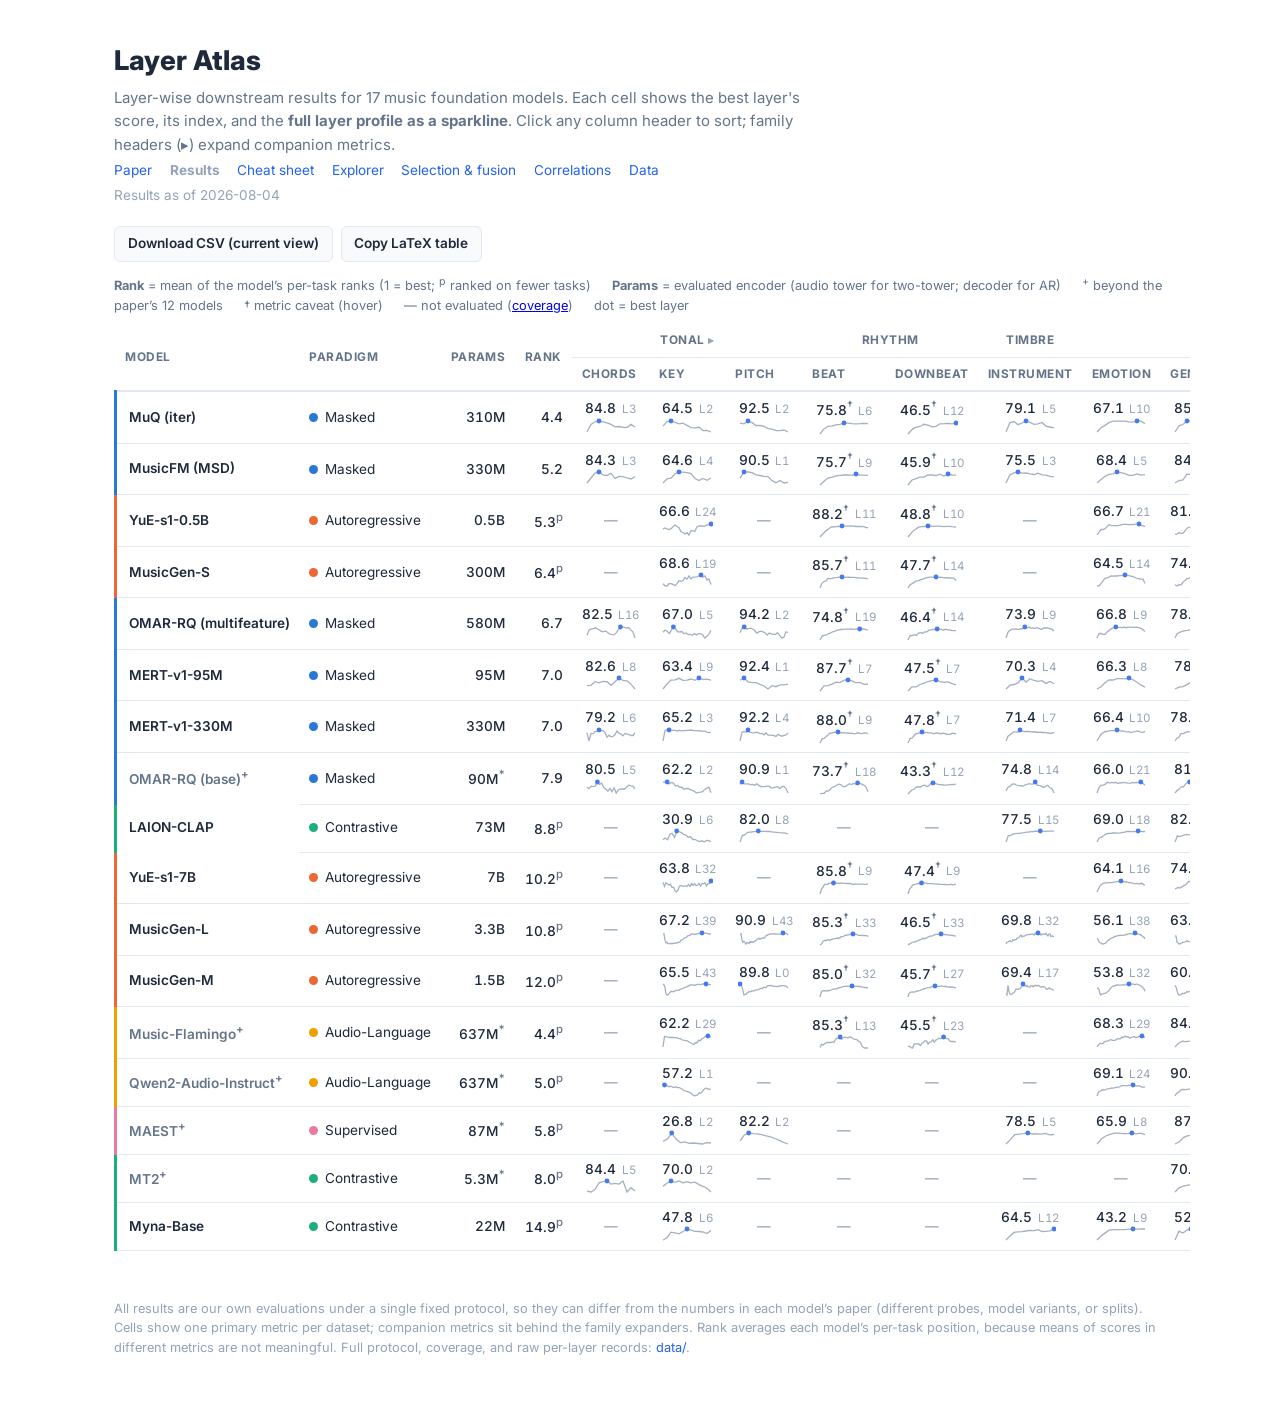
==== commit bb77c7e6: "render-only mode, results cards, plainer page text" ====
--- a/atlas.html
+++ b/atlas.html
@@ -97,10 +97,10 @@
   <div class="legend" style="max-width:1100px;margin:0 auto;padding:0 1.5rem .5rem;font-size:.8rem;color:#64748b;">
     <strong>Rank</strong> = mean of the model&rsquo;s per-task ranks (1&nbsp;=&nbsp;best;
     <sup>p</sup>&nbsp;ranked on fewer tasks)
-    &nbsp;&middot;&nbsp; <strong>Params</strong> = evaluated encoder (audio tower for two-tower; decoder for AR)
-    &nbsp;&middot;&nbsp; <sup>+</sup> beyond the paper&rsquo;s 12 models
-    &nbsp;&middot;&nbsp; &dagger; metric caveat (hover) &nbsp;&middot;&nbsp; &mdash; not evaluated (<a href="https://github.com/angeloskanatas/music-fms-layer-eval/blob/master/data/coverage.json">coverage</a>)
-    &nbsp;&middot;&nbsp; dot&nbsp;=&nbsp;best layer
+    &emsp; <strong>Params</strong> = evaluated encoder (audio tower for two-tower; decoder for AR)
+    &emsp; <sup>+</sup> beyond the paper&rsquo;s 12 models
+    &emsp; &dagger; metric caveat (hover) &emsp; &mdash; not evaluated (<a href="https://github.com/angeloskanatas/music-fms-layer-eval/blob/master/data/coverage.json">coverage</a>)
+    &emsp; dot&nbsp;=&nbsp;best layer
   </div>
   <div class="twrap">
     <table id="atlas">
@@ -128,7 +128,7 @@
     All results are our own evaluations under a single fixed protocol, so they can differ from the
     numbers in each model&rsquo;s paper (different probes, model variants, or splits). Cells show one
     primary metric per dataset; companion metrics sit behind the family expanders. Rank averages each
-    model&rsquo;s per-task position &mdash; score means across different metrics would not be meaningful.
+    model&rsquo;s per-task position, because means of scores in different metrics are not meaningful.
     Full protocol, coverage, and raw per-layer records:
     <a href="https://github.com/angeloskanatas/music-fms-layer-eval/tree/master/data">data/</a>.
   </footer>
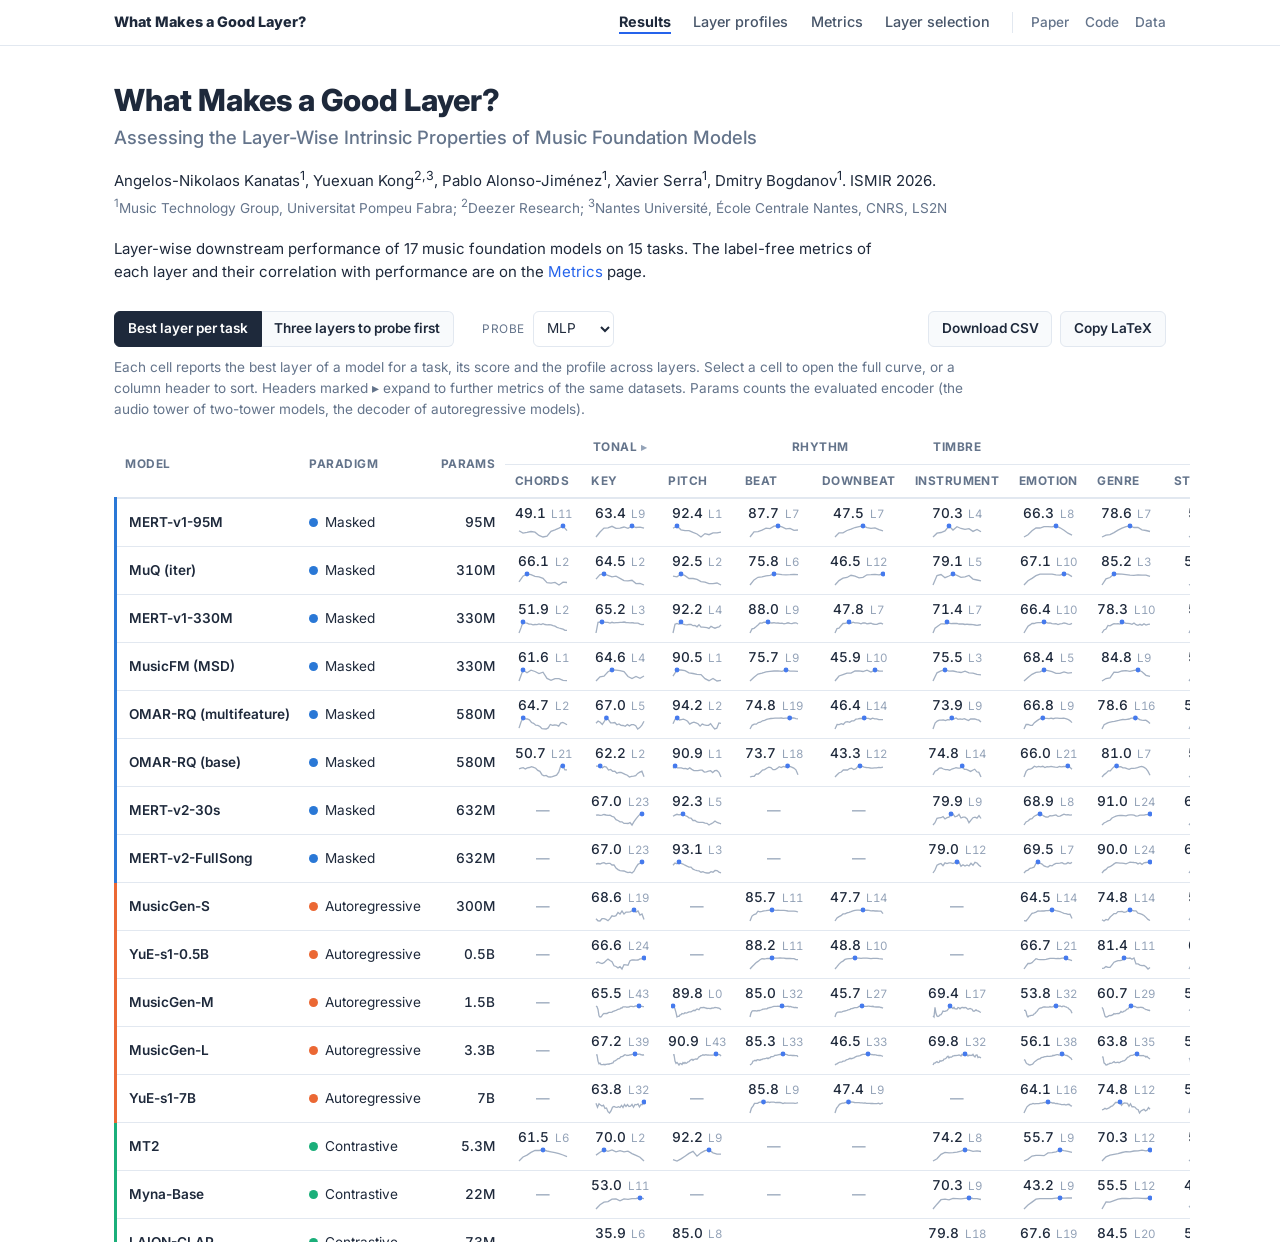
==== commit ce860922: "results as the home page; more models, linear probes and fusion rows; plainer text" ====
--- a/atlas.html
+++ b/atlas.html
@@ -1,198 +1,4 @@
 <!DOCTYPE html>
-<html lang="en">
-<head>
-  <meta charset="utf-8">
-  <meta name="viewport" content="width=device-width, initial-scale=1">
-  <title>Layer Atlas | What Makes a Good Layer?</title>
-  <meta name="description" content="Which layer of a music foundation model works best for each task? Layer-wise results for 17 models across 15 music tasks — per-layer performance profiles, best layers, and sortable comparisons.">
-  <meta property="og:type" content="website">
-  <meta property="og:title" content="Layer Atlas — layer-wise results for music foundation models">
-  <meta property="og:description" content="Best layer per model and task, full layer-profile sparklines, sortable, with CSV/LaTeX export. 17 models, 15 tasks, one fixed probe.">
-  <meta property="og:url" content="https://angeloskanatas.github.io/music-fms-layer-eval/atlas.html">
-  <meta property="og:image" content="https://angeloskanatas.github.io/music-fms-layer-eval/static/images/social_preview.png">
-  <meta name="twitter:card" content="summary_large_image">
-  <link rel="icon" type="image/svg+xml" href="static/images/favicon.svg">
-  <link rel="icon" type="image/x-icon" href="favicon.ico" sizes="16x16 32x32 48x48">
-  <link rel="apple-touch-icon" href="static/images/apple-touch-icon.png">
-  <link href="https://fonts.googleapis.com/css2?family=Inter:wght@400;500;600;700;800&display=swap" rel="stylesheet">
-  <style>
-    :root {
-      --ink: #1e293b; --ink-2: #64748b; --ink-3: #94a3b8;
-      --accent: #2563eb; --line: #e2e8f0; --bg: #ffffff; --bg-2: #f8fafc;
-    }
-    * { box-sizing: border-box; }
-    body { margin: 0; font-family: 'Inter', -apple-system, sans-serif; color: var(--ink);
-           background: var(--bg); font-size: 15px; line-height: 1.55; }
-    header { max-width: 1100px; margin: 0 auto; padding: 2.5rem 1.5rem 1rem; }
-    header h1 { font-size: 1.7rem; font-weight: 800; margin: 0 0 .25rem; }
-    header p  { color: var(--ink-2); margin: .25rem 0; max-width: 720px; }
-    header a  { color: var(--accent); text-decoration: none; }
-    .meta { font-size: .85rem; color: var(--ink-3); }
-    .toolbar { max-width: 1100px; margin: 0 auto; padding: 0 1.5rem .75rem;
-               display: flex; gap: .5rem; align-items: center; flex-wrap: wrap; }
-    .toolbar button { font: inherit; font-size: .85rem; font-weight: 600; color: var(--ink);
-      background: var(--bg-2); border: 1px solid var(--line); border-radius: 6px;
-      padding: .4rem .8rem; cursor: pointer; }
-    .toolbar button:hover { border-color: var(--accent); color: var(--accent); }
-    .twrap { max-width: 1100px; margin: 0 auto 3rem; padding: 0 1.5rem; overflow-x: auto; }
-    table { border-collapse: collapse; width: 100%; font-size: .85rem; }
-    th, td { padding: .45rem .6rem; border-bottom: 1px solid var(--line); text-align: left;
-             white-space: nowrap; }
-    thead th { font-size: .74rem; text-transform: uppercase; letter-spacing: .04em;
-               color: var(--ink-2); border-bottom: 2px solid var(--line);
-               position: sticky; top: 0; background: var(--bg); cursor: pointer; }
-    thead th.detail { text-transform: none; letter-spacing: 0; }
-    th.famgrp { text-align: center; border-bottom: 1px solid var(--line); }
-    th.famgrp.expandable:hover { color: var(--accent); }
-    .num { text-align: right; font-variant-numeric: tabular-nums; }
-    td.num { font-weight: 500; }
-    td.ptask, td.detail { text-align: center; }
-    .cellink { color: inherit; text-decoration: none; display: block; }
-    .cellink:hover .sc { color: var(--accent); }
-    .sc { display: block; line-height: 1.15; }
-    .spark { display: block; margin: 1px auto 0; opacity: .85; }
-    tbody tr:hover .spark { opacity: 1; }
-    tbody tr { border-left: 3px solid var(--fam, transparent); }
-    tbody td:first-child { border-left: 3px solid var(--fam, transparent);
-                           padding-left: .75rem; }
-    tbody tr:hover td { background: var(--bg-2); }
-    .mname { font-weight: 600; }
-    tbody td.mname, thead tr:first-child th:first-child { position: sticky; left: 0; z-index: 1; background: var(--bg); }
-    thead tr:first-child th:first-child { z-index: 3; }
-    .mmuted { color: var(--ink-2); }
-    .dot { display: inline-block; width: 9px; height: 9px; border-radius: 50%;
-           background: var(--fam); margin-right: .45rem; vertical-align: baseline; }
-    .lyr { color: var(--ink-3); font-size: .72rem; font-weight: 400; margin-left: .35rem; }
-    .na  { color: var(--ink-3); font-weight: 400; }
-    .cav { color: var(--ink-2); cursor: help; }
-    .xtra { color: var(--ink-3); cursor: help; font-weight: 600; }
-    .chev { font-size: .7rem; color: var(--ink-3); }
-    th.sorted-asc .chev, th.sorted-desc .chev { color: var(--accent); }
-    footer { max-width: 1100px; margin: 0 auto; padding: 0 1.5rem 3rem;
-             font-size: .8rem; color: var(--ink-3); }
-    footer a { color: var(--accent); text-decoration: none; }
-  </style>
-</head>
-<body>
-  <header>
-    <h1>Layer Atlas</h1>
-    <p>Layer-wise downstream results for 17 music foundation models. Each cell shows
-       the best layer's score, its index, and the <strong>full layer profile as a sparkline</strong>.
-       Click any column header to sort; family headers (&#9656;) expand companion metrics.</p>
-    <nav class="meta" style="display:flex;flex-wrap:wrap;gap:.35rem 1.1rem;">
-      <a href="index.html">Paper</a>
-      <strong>Results</strong>
-      <a href="layers.html">Cheat sheet</a>
-      <a href="explorer.html">Explorer</a>
-      <a href="fusion.html">Selection &amp; fusion</a>
-      <a href="corr.html">Correlations</a>
-      <a href="https://github.com/angeloskanatas/music-fms-layer-eval/tree/master/data">Data</a>
-    </nav>
-    <p class="meta" style="margin-top:.25rem;">Results as of 2026-08-04</p>
-  </header>
-  <div class="toolbar">
-    <button onclick="exportCSV()">Download CSV (current view)</button>
-    <button onclick="exportLatex()">Copy LaTeX table</button>
-  </div>
-  <div class="legend" style="max-width:1100px;margin:0 auto;padding:0 1.5rem .5rem;font-size:.8rem;color:#64748b;">
-    <strong>Rank</strong> = mean of the model&rsquo;s per-task ranks (1&nbsp;=&nbsp;best;
-    <sup>p</sup>&nbsp;ranked on fewer tasks)
-    &emsp; <strong>Params</strong> = evaluated encoder (audio tower for two-tower; decoder for AR)
-    &emsp; <sup>+</sup> beyond the paper&rsquo;s 12 models
-    &emsp; &dagger; metric caveat (hover) &emsp; &mdash; not evaluated (<a href="https://github.com/angeloskanatas/music-fms-layer-eval/blob/master/data/coverage.json">coverage</a>)
-    &emsp; dot&nbsp;=&nbsp;best layer
-  </div>
-  <div class="twrap">
-    <table id="atlas">
-      <thead><tr><th rowspan='2' data-sort='str'>Model</th><th rowspan='2' data-sort='str'>Paradigm</th><th rowspan='2' data-sort='num' title='Parameters of the evaluated encoder, as reported in each paper (audio tower for two-tower models, decoder for autoregressive)'>Params</th><th rowspan='2' data-sort='num' title='Mean rank across the primary tasks the model was evaluated on; lower is better'>Rank</th><th colspan='3' class='famgrp expandable' data-fam='tonal'>Tonal <span class='chev' title='3 companion metrics'>&#9656;</span></th><th colspan='2' class='famgrp' data-fam='rhythm'>Rhythm</th><th colspan='1' class='famgrp' data-fam='timbre'>Timbre</th><th colspan='8' class='famgrp expandable' data-fam='semantic'>Semantic <span class='chev' title='7 companion metrics'>&#9656;</span></th><th colspan='1' class='famgrp expandable' data-fam='similarity'>Similarity <span class='chev' title='2 companion metrics'>&#9656;</span></th></tr><tr><th class='ptask' data-sort='num' title='Chord MIREX score (ChordsACE)'>Chords</th><th class='ptask' data-sort='num' title='Key estimation weighted score (GiantSteps)'>Key</th><th class='ptask' data-sort='num' title='Pitch classification accuracy (NSynth)'>Pitch</th><th class='detail d-tonal' data-sort='num' hidden title='Chord root score (ChordsACE)'>Chords root</th><th class='detail d-tonal' data-sort='num' hidden title='Chord thirds score (ChordsACE)'>Chords thirds</th><th class='detail d-tonal' data-sort='num' hidden title='Chord triads score (ChordsACE)'>Chords triads</th><th class='ptask' data-sort='num' title='Beat tracking F1 (GTZAN)'>Beat</th><th class='ptask' data-sort='num' title='Downbeat tracking F1 (GTZAN)'>Downbeat</th><th class='ptask' data-sort='num' title='Instrument classification accuracy (NSynth)'>Instrument</th><th class='ptask' data-sort='num' title='Emotion recognition R2 (EMO)'>Emotion</th><th class='ptask' data-sort='num' title='Genre classification accuracy (GTZAN)'>Genre</th><th class='ptask' data-sort='num' title='Clip-level music structure analysis accuracy (Harmonix)'>Structure</th><th class='ptask' data-sort='num' title='Genre tagging AP (MTG-Jamendo)'>MTG-Genre</th><th class='ptask' data-sort='num' title='Instrument tagging AP (MTG-Jamendo)'>MTG-Instr</th><th class='ptask' data-sort='num' title='Mood/theme tagging AP (MTG-Jamendo)'>MTG-Mood</th><th class='ptask' data-sort='num' title='Top-50 tagging AP (MTG-Jamendo)'>MTG-Top50</th><th class='ptask' data-sort='num' title='Auto-tagging AP (MagnaTagATune)'>MTT</th><th class='detail d-semantic' data-sort='num' hidden title='Emotion recognition arousal R2 (EMO)'>Arousal</th><th class='detail d-semantic' data-sort='num' hidden title='Emotion recognition valence R2 (EMO)'>Valence</th><th class='detail d-semantic' data-sort='num' hidden title='Genre tagging AUROC (MTG-Jamendo)'>MTG-Genre AUROC</th><th class='detail d-semantic' data-sort='num' hidden title='Instrument tagging AUROC (MTG-Jamendo)'>MTG-Instr AUROC</th><th class='detail d-semantic' data-sort='num' hidden title='Mood/theme tagging AUROC (MTG-Jamendo)'>MTG-Mood AUROC</th><th class='detail d-semantic' data-sort='num' hidden title='Top-50 tagging AUROC (MTG-Jamendo)'>MTG-Top50 AUROC</th><th class='detail d-semantic' data-sort='num' hidden title='Auto-tagging AUROC (MagnaTagATune)'>MTT AUROC</th><th class='ptask' data-sort='num' title='Perceptual similarity accuracy, centered cosine (DimSim)'>DimSim</th><th class='detail d-similarity' data-sort='num' hidden title='Perceptual similarity accuracy, cosine (DimSim)'>DimSim cos</th><th class='detail d-similarity' data-sort='num' hidden title='Perceptual similarity accuracy, raw L2 (DimSim)'>DimSim L2</th></tr></thead>
-      <tbody><tr style='--fam:#2a78d6'><td class='mname' title='data id: muq'>MuQ (iter)</td><td><span class='dot'></span>Masked</td><td class='num' data-val='310'>310M</td><td class='num'>4.4</td><td class='num ptask'><a class='cellink' href='explorer.html?model=muq&amp;task=chords_ace_mirex' title='open the full layer curve | best proxy fusion: Top-3 avg 84.7 (-0.1); best trainable fusion: HConv 86.6 (+1.8) — details on the Selection & Fusion page'><span class='sc'>84.8<span class='lyr'>L3</span></span><svg class='spark' width='52' height='16' viewBox='0 0 52 16'><polyline points='2.0,14.0 6.0,6.4 10.0,3.8 14.0,3.0 18.0,3.8 22.0,4.8 26.0,6.4 30.0,8.8 34.0,8.5 38.0,9.3 42.0,9.5 46.0,6.4 50.0,9.0' fill='none' stroke='#94a3b8' stroke-width='1.3'/><circle cx='14.0' cy='3.0' r='2.4' fill='#2563eb'/></svg></a></td><td class='num ptask'><a class='cellink' href='explorer.html?model=muq&amp;task=key' title='open the full layer curve | best proxy fusion: Top-3 avg 64.4 (-0.1); best trainable fusion: Weighted sum 63.1 (-1.4) — details on the Selection & Fusion page'><span class='sc'>64.5<span class='lyr'>L2</span></span><svg class='spark' width='52' height='16' viewBox='0 0 52 16'><polyline points='2.0,8.1 6.0,3.5 10.0,3.0 14.0,4.4 18.0,5.9 22.0,5.2 26.0,7.4 30.0,9.6 34.0,9.8 38.0,9.3 42.0,12.6 46.0,12.5 50.0,14.0' fill='none' stroke='#94a3b8' stroke-width='1.3'/><circle cx='10.0' cy='3.0' r='2.4' fill='#2563eb'/></svg></a></td><td class='num ptask'><a class='cellink' href='explorer.html?model=muq&amp;task=nsynth_pitch' title='open the full layer curve | best trainable fusion: Attentive 92.8 (+0.3) — details on the Selection & Fusion page'><span class='sc'>92.5<span class='lyr'>L2</span></span><svg class='spark' width='52' height='16' viewBox='0 0 52 16'><polyline points='2.0,5.2 6.0,5.9 10.0,3.0 14.0,4.6 18.0,7.5 22.0,7.5 26.0,8.4 30.0,10.6 34.0,11.1 38.0,12.7 42.0,12.7 46.0,12.0 50.0,14.0' fill='none' stroke='#94a3b8' stroke-width='1.3'/><circle cx='10.0' cy='3.0' r='2.4' fill='#2563eb'/></svg></a></td><td class='num detail d-tonal' hidden><a class='cellink' href='explorer.html?model=muq&amp;task=chords_ace_root' title='open the full layer curve | best proxy fusion: Top-3 avg 77.4 (-0.9); best trainable fusion: HConv 80.0 (+1.7) — details on the Selection & Fusion page'><span class='sc'>78.3<span class='lyr'>L3</span></span><svg class='spark' width='52' height='16' viewBox='0 0 52 16'><polyline points='2.0,14.0 6.0,6.6 10.0,3.5 14.0,3.0 18.0,3.4 22.0,4.1 26.0,5.6 30.0,7.9 34.0,8.2 38.0,7.1 42.0,9.3 46.0,5.3 50.0,6.6' fill='none' stroke='#94a3b8' stroke-width='1.3'/><circle cx='14.0' cy='3.0' r='2.4' fill='#2563eb'/></svg></a></td><td class='num detail d-tonal' hidden><a class='cellink' href='explorer.html?model=muq&amp;task=chords_ace_thirds' title='open the full layer curve | best proxy fusion: Top-3 avg 73.8 (-0.6); best trainable fusion: HConv 76.7 (+2.3) — details on the Selection & Fusion page'><span class='sc'>74.4<span class='lyr'>L3</span></span><svg class='spark' width='52' height='16' viewBox='0 0 52 16'><polyline points='2.0,14.0 6.0,6.7 10.0,3.7 14.0,3.0 18.0,3.7 22.0,4.3 26.0,5.8 30.0,8.1 34.0,8.4 38.0,7.4 42.0,9.5 46.0,5.8 50.0,7.0' fill='none' stroke='#94a3b8' stroke-width='1.3'/><circle cx='14.0' cy='3.0' r='2.4' fill='#2563eb'/></svg></a></td><td class='num detail d-tonal' hidden><a class='cellink' href='explorer.html?model=muq&amp;task=chords_ace_triads' title='open the full layer curve'><span class='sc'>58.8<span class='lyr'>L3</span></span><svg class='spark' width='52' height='16' viewBox='0 0 52 16'><polyline points='2.0,14.0 6.0,7.5 10.0,3.8 14.0,3.0 18.0,4.8 22.0,5.5 26.0,7.2 30.0,9.6 34.0,10.1 38.0,10.2 42.0,11.4 46.0,8.2 50.0,10.5' fill='none' stroke='#94a3b8' stroke-width='1.3'/><circle cx='14.0' cy='3.0' r='2.4' fill='#2563eb'/></svg></a></td><td class='num ptask'><a class='cellink' href='explorer.html?model=muq&amp;task=beat_f1' title='open the full layer curve | best proxy fusion: Top-3 concat 79.9 (+4.1); best trainable fusion: HConv 84.7 (+8.9) — details on the Selection & Fusion page'><span class='sc'>75.8<sup class='cav' title='MARBLE corpus-pooled F-measure; per-track mir_eval variant differs'>&dagger;</sup><span class='lyr'>L6</span></span><svg class='spark' width='52' height='16' viewBox='0 0 52 16'><polyline points='2.0,14.0 6.0,8.9 10.0,6.3 14.0,5.8 18.0,4.8 22.0,4.3 26.0,3.0 30.0,3.1 34.0,3.7 38.0,3.8 42.0,3.7 46.0,3.5 50.0,3.6' fill='none' stroke='#94a3b8' stroke-width='1.3'/><circle cx='26.0' cy='3.0' r='2.4' fill='#2563eb'/></svg></a></td><td class='num ptask'><a class='cellink' href='explorer.html?model=muq&amp;task=downbeat_f1' title='open the full layer curve | best proxy fusion: Top-3 avg 46.4 (-0.1); best trainable fusion: Attentive 45.0 (-1.5) — details on the Selection & Fusion page'><span class='sc'>46.5<sup class='cav' title='MARBLE corpus-pooled F-measure; per-track mir_eval variant differs'>&dagger;</sup><span class='lyr'>L12</span></span><svg class='spark' width='52' height='16' viewBox='0 0 52 16'><polyline points='2.0,14.0 6.0,9.6 10.0,7.2 14.0,6.5 18.0,4.3 22.0,5.2 26.0,6.8 30.0,6.3 34.0,3.8 38.0,3.7 42.0,3.3 46.0,3.8 50.0,3.0' fill='none' stroke='#94a3b8' stroke-width='1.3'/><circle cx='50.0' cy='3.0' r='2.4' fill='#2563eb'/></svg></a></td><td class='num ptask'><a class='cellink' href='explorer.html?model=muq&amp;task=nsynth_instrument' title='open the full layer curve | best proxy fusion: Top-3 concat 79.7 (+0.6); best trainable fusion: Weighted sum 81.2 (+2.2) — details on the Selection & Fusion page'><span class='sc'>79.1<span class='lyr'>L5</span></span><svg class='spark' width='52' height='16' viewBox='0 0 52 16'><polyline points='2.0,14.0 6.0,4.6 10.0,3.5 14.0,6.7 18.0,5.0 22.0,3.0 26.0,4.4 30.0,6.4 34.0,5.8 38.0,4.4 42.0,8.1 46.0,9.0 50.0,9.9' fill='none' stroke='#94a3b8' stroke-width='1.3'/><circle cx='22.0' cy='3.0' r='2.4' fill='#2563eb'/></svg></a></td><td class='num ptask'><a class='cellink' href='explorer.html?model=muq&amp;task=emo_r2' title='open the full layer curve | best proxy fusion: Top-3 concat 70.5 (+3.4); best trainable fusion: HConv 68.9 (+1.8) — details on the Selection & Fusion page'><span class='sc'>67.1<span class='lyr'>L10</span></span><svg class='spark' width='52' height='16' viewBox='0 0 52 16'><polyline points='2.0,14.0 6.0,9.7 10.0,7.4 14.0,4.7 18.0,3.2 22.0,3.1 26.0,3.1 30.0,3.2 34.0,3.9 38.0,4.2 42.0,3.0 46.0,3.1 50.0,5.6' fill='none' stroke='#94a3b8' stroke-width='1.3'/><circle cx='42.0' cy='3.0' r='2.4' fill='#2563eb'/></svg></a></td><td class='num ptask'><a class='cellink' href='explorer.html?model=muq&amp;task=genre' title='open the full layer curve | best proxy fusion: Top-5 avg 84.8 (-0.4); best trainable fusion: Attentive 84.5 (-0.7) — details on the Selection & Fusion page'><span class='sc'>85.2<span class='lyr'>L3</span></span><svg class='spark' width='52' height='16' viewBox='0 0 52 16'><polyline points='2.0,14.0 6.0,7.9 10.0,6.5 14.0,3.0 18.0,3.0 22.0,3.2 26.0,3.6 30.0,4.1 34.0,4.4 38.0,3.9 42.0,4.1 46.0,4.1 50.0,5.3' fill='none' stroke='#94a3b8' stroke-width='1.3'/><circle cx='14.0' cy='3.0' r='2.4' fill='#2563eb'/></svg></a></td><td class='num ptask'><a class='cellink' href='explorer.html?model=muq&amp;task=hxmsa' title='open the full layer curve | best proxy fusion: Top-5 avg 61.6 (+1.7); best trainable fusion: Attentive 59.3 (-0.6) — details on the Selection & Fusion page'><span class='sc'>59.9<span class='lyr'>L11</span></span><svg class='spark' width='52' height='16' viewBox='0 0 52 16'><polyline points='2.0,14.0 6.0,11.8 10.0,9.7 14.0,8.3 18.0,8.1 22.0,4.8 26.0,5.4 30.0,5.4 34.0,4.0 38.0,4.2 42.0,3.7 46.0,3.0 50.0,3.6' fill='none' stroke='#94a3b8' stroke-width='1.3'/><circle cx='46.0' cy='3.0' r='2.4' fill='#2563eb'/></svg></a></td><td class='num ptask'><a class='cellink' href='explorer.html?model=muq&amp;task=mtg_genre_ap' title='open the full layer curve | best proxy fusion: Top-3 avg 18.5 (+1.0); best trainable fusion: Weighted sum 17.8 (+0.3) — details on the Selection & Fusion page'><span class='sc'>17.5<span class='lyr'>L9</span></span><svg class='spark' width='52' height='16' viewBox='0 0 52 16'><polyline points='2.0,14.0 6.0,9.3 10.0,7.1 14.0,5.2 18.0,3.6 22.0,3.6 26.0,3.4 30.0,4.1 34.0,3.4 38.0,3.0 42.0,3.0 46.0,3.9 50.0,4.1' fill='none' stroke='#94a3b8' stroke-width='1.3'/><circle cx='38.0' cy='3.0' r='2.4' fill='#2563eb'/></svg></a></td><td class='num ptask'><a class='cellink' href='explorer.html?model=muq&amp;task=mtg_instrument_ap' title='open the full layer curve | best proxy fusion: Top-3 concat 19.2 (-0.5); best trainable fusion: Attentive 19.4 (-0.3) — details on the Selection & Fusion page'><span class='sc'>19.7<span class='lyr'>L5</span></span><svg class='spark' width='52' height='16' viewBox='0 0 52 16'><polyline points='2.0,14.0 6.0,6.6 10.0,5.2 14.0,3.5 18.0,3.8 22.0,3.0 26.0,4.6 30.0,6.8 34.0,6.0 38.0,5.5 42.0,4.1 46.0,6.0 50.0,4.9' fill='none' stroke='#94a3b8' stroke-width='1.3'/><circle cx='22.0' cy='3.0' r='2.4' fill='#2563eb'/></svg></a></td><td class='num ptask'><a class='cellink' href='explorer.html?model=muq&amp;task=mtg_mood_ap' title='open the full layer curve | best proxy fusion: Top-3 avg 14.3 (+0.8); best trainable fusion: HConv 13.5 (+0.0) — details on the Selection & Fusion page'><span class='sc'>13.5<span class='lyr'>L10</span></span><svg class='spark' width='52' height='16' viewBox='0 0 52 16'><polyline points='2.0,14.0 6.0,9.3 10.0,7.7 14.0,5.3 18.0,4.0 22.0,4.3 26.0,3.7 30.0,3.3 34.0,4.0 38.0,3.7 42.0,3.0 46.0,3.7 50.0,5.3' fill='none' stroke='#94a3b8' stroke-width='1.3'/><circle cx='42.0' cy='3.0' r='2.4' fill='#2563eb'/></svg></a></td><td class='num ptask'><a class='cellink' href='explorer.html?model=muq&amp;task=mtg_top50_ap' title='open the full layer curve | best proxy fusion: Top-3 avg 28.9 (+0.6); best trainable fusion: Attentive 28.8 (+0.5) — details on the Selection & Fusion page'><span class='sc'>28.3<span class='lyr'>L9</span></span><svg class='spark' width='52' height='16' viewBox='0 0 52 16'><polyline points='2.0,14.0 6.0,8.7 10.0,7.1 14.0,5.9 18.0,5.0 22.0,4.4 26.0,4.4 30.0,4.4 34.0,3.8 38.0,3.0 42.0,3.0 46.0,4.4 50.0,3.8' fill='none' stroke='#94a3b8' stroke-width='1.3'/><circle cx='38.0' cy='3.0' r='2.4' fill='#2563eb'/></svg></a></td><td class='num ptask'><a class='cellink' href='explorer.html?model=muq&amp;task=mtt_ap' title='open the full layer curve | best proxy fusion: Top-5 avg 39.0 (-0.1); best trainable fusion: Attentive 40.2 (+1.1) — details on the Selection & Fusion page'><span class='sc'>39.1<span class='lyr'>L2</span></span><svg class='spark' width='52' height='16' viewBox='0 0 52 16'><polyline points='2.0,14.0 6.0,5.5 10.0,3.0 14.0,5.1 18.0,7.3 22.0,4.4 26.0,8.3 30.0,6.5 34.0,4.8 38.0,5.5 42.0,3.7 46.0,7.3 50.0,7.3' fill='none' stroke='#94a3b8' stroke-width='1.3'/><circle cx='10.0' cy='3.0' r='2.4' fill='#2563eb'/></svg></a></td><td class='num detail d-semantic' hidden><a class='cellink' href='explorer.html?model=muq&amp;task=emo_r2a' title='open the full layer curve'><span class='sc'>76.4<span class='lyr'>L4</span></span><svg class='spark' width='52' height='16' viewBox='0 0 52 16'><polyline points='2.0,14.0 6.0,7.6 10.0,6.6 14.0,5.7 18.0,3.0 22.0,3.1 26.0,3.1 30.0,4.5 34.0,5.9 38.0,3.9 42.0,3.6 46.0,3.6 50.0,3.2' fill='none' stroke='#94a3b8' stroke-width='1.3'/><circle cx='18.0' cy='3.0' r='2.4' fill='#2563eb'/></svg></a></td><td class='num detail d-semantic' hidden><a class='cellink' href='explorer.html?model=muq&amp;task=emo_r2v' title='open the full layer curve'><span class='sc'>59.0<span class='lyr'>L7</span></span><svg class='spark' width='52' height='16' viewBox='0 0 52 16'><polyline points='2.0,14.0 6.0,11.6 10.0,8.4 14.0,4.8 18.0,4.1 22.0,3.8 26.0,3.9 30.0,3.0 34.0,3.1 38.0,5.0 42.0,3.3 46.0,3.5 50.0,7.9' fill='none' stroke='#94a3b8' stroke-width='1.3'/><circle cx='30.0' cy='3.0' r='2.4' fill='#2563eb'/></svg></a></td><td class='num detail d-semantic' hidden><a class='cellink' href='explorer.html?model=muq&amp;task=mtg_genre_auroc' title='open the full layer curve | best proxy fusion: Top-5 avg 86.3 (+1.8); best trainable fusion: Weighted sum 85.5 (+1.0) — details on the Selection & Fusion page'><span class='sc'>84.5<span class='lyr'>L9</span></span><svg class='spark' width='52' height='16' viewBox='0 0 52 16'><polyline points='2.0,14.0 6.0,6.3 10.0,5.3 14.0,3.9 18.0,3.6 22.0,3.3 26.0,3.7 30.0,3.6 34.0,3.6 38.0,3.0 42.0,3.4 46.0,4.0 50.0,4.4' fill='none' stroke='#94a3b8' stroke-width='1.3'/><circle cx='38.0' cy='3.0' r='2.4' fill='#2563eb'/></svg></a></td><td class='num detail d-semantic' hidden><a class='cellink' href='explorer.html?model=muq&amp;task=mtg_instrument_auroc' title='open the full layer curve | best proxy fusion: Top-3 concat 77.2 (+0.9); best trainable fusion: Attentive 76.6 (+0.3) — details on the Selection & Fusion page'><span class='sc'>76.3<span class='lyr'>L10</span></span><svg class='spark' width='52' height='16' viewBox='0 0 52 16'><polyline points='2.0,14.0 6.0,6.8 10.0,6.0 14.0,4.3 18.0,4.3 22.0,4.1 26.0,4.3 30.0,5.7 34.0,4.7 38.0,4.6 42.0,3.0 46.0,4.9 50.0,4.1' fill='none' stroke='#94a3b8' stroke-width='1.3'/><circle cx='42.0' cy='3.0' r='2.4' fill='#2563eb'/></svg></a></td><td class='num detail d-semantic' hidden><a class='cellink' href='explorer.html?model=muq&amp;task=mtg_mood_auroc' title='open the full layer curve | best proxy fusion: Top-3 avg 76.8 (+1.1); best trainable fusion: HConv 75.1 (-0.6) — details on the Selection & Fusion page'><span class='sc'>75.7<span class='lyr'>L10</span></span><svg class='spark' width='52' height='16' viewBox='0 0 52 16'><polyline points='2.0,14.0 6.0,9.0 10.0,7.8 14.0,5.5 18.0,4.5 22.0,4.2 26.0,3.9 30.0,4.2 34.0,3.9 38.0,4.0 42.0,3.0 46.0,4.2 50.0,4.2' fill='none' stroke='#94a3b8' stroke-width='1.3'/><circle cx='42.0' cy='3.0' r='2.4' fill='#2563eb'/></svg></a></td><td class='num detail d-semantic' hidden><a class='cellink' href='explorer.html?model=muq&amp;task=mtg_top50_auroc' title='open the full layer curve | best proxy fusion: Top-3 avg 82.2 (+0.9); best trainable fusion: Attentive 82.1 (+0.8) — details on the Selection & Fusion page'><span class='sc'>81.3<span class='lyr'>L10</span></span><svg class='spark' width='52' height='16' viewBox='0 0 52 16'><polyline points='2.0,14.0 6.0,7.3 10.0,6.6 14.0,5.0 18.0,4.0 22.0,4.0 26.0,4.5 30.0,4.3 34.0,3.5 38.0,3.3 42.0,3.0 46.0,4.5 50.0,4.3' fill='none' stroke='#94a3b8' stroke-width='1.3'/><circle cx='42.0' cy='3.0' r='2.4' fill='#2563eb'/></svg></a></td><td class='num detail d-semantic' hidden><a class='cellink' href='explorer.html?model=muq&amp;task=mtt_auroc' title='open the full layer curve | best proxy fusion: Top-5 avg 91.2 (+0.1); best trainable fusion: Attentive 91.6 (+0.5) — details on the Selection & Fusion page'><span class='sc'>91.1<span class='lyr'>L2</span></span><svg class='spark' width='52' height='16' viewBox='0 0 52 16'><polyline points='2.0,14.0 6.0,5.3 10.0,3.0 14.0,4.2 18.0,4.2 22.0,4.2 26.0,5.3 30.0,4.7 34.0,4.2 38.0,4.2 42.0,3.6 46.0,5.9 50.0,5.3' fill='none' stroke='#94a3b8' stroke-width='1.3'/><circle cx='10.0' cy='3.0' r='2.4' fill='#2563eb'/></svg></a></td><td class='num ptask'><a class='cellink' href='explorer.html?model=muq&amp;task=dimsim_acc_centered' title='open the full layer curve'><span class='sc'>79.5<span class='lyr'>L0</span></span><svg class='spark' width='52' height='16' viewBox='0 0 52 16'><polyline points='2.0,3.0 6.0,4.5 10.0,7.3 14.0,10.2 18.0,11.6 22.0,12.4 26.0,12.6 30.0,13.3 34.0,14.0 38.0,12.7 42.0,13.0 46.0,11.3 50.0,8.2' fill='none' stroke='#94a3b8' stroke-width='1.3'/><circle cx='2.0' cy='3.0' r='2.4' fill='#2563eb'/></svg></a></td><td class='num detail d-similarity' hidden><a class='cellink' href='explorer.html?model=muq&amp;task=dimsim_acc_cosine' title='open the full layer curve'><span class='sc'>78.8<span class='lyr'>L1</span></span><svg class='spark' width='52' height='16' viewBox='0 0 52 16'><polyline points='2.0,3.6 6.0,3.0 10.0,5.4 14.0,5.8 18.0,9.6 22.0,12.0 26.0,11.3 30.0,13.1 34.0,14.0 38.0,12.4 42.0,12.1 46.0,7.9 50.0,9.0' fill='none' stroke='#94a3b8' stroke-width='1.3'/><circle cx='6.0' cy='3.0' r='2.4' fill='#2563eb'/></svg></a></td><td class='num detail d-similarity' hidden><a class='cellink' href='explorer.html?model=muq&amp;task=dimsim_acc_l2' title='open the full layer curve'><span class='sc'>81.7<span class='lyr'>L0</span></span><svg class='spark' width='52' height='16' viewBox='0 0 52 16'><polyline points='2.0,3.0 6.0,7.2 10.0,9.2 14.0,10.2 18.0,11.9 22.0,12.8 26.0,13.1 30.0,12.5 34.0,14.0 38.0,13.5 42.0,12.4 46.0,11.1 50.0,11.1' fill='none' stroke='#94a3b8' stroke-width='1.3'/><circle cx='2.0' cy='3.0' r='2.4' fill='#2563eb'/></svg></a></td></tr>
-<tr style='--fam:#2a78d6'><td class='mname' title='data id: musicfm'>MusicFM (MSD)</td><td><span class='dot'></span>Masked</td><td class='num' data-val='330'>330M</td><td class='num'>5.2</td><td class='num ptask'><a class='cellink' href='explorer.html?model=musicfm&amp;task=chords_ace_mirex' title='open the full layer curve | best proxy fusion: Top-3 avg 81.8 (-2.5); best trainable fusion: HConv 84.9 (+0.6) — details on the Selection & Fusion page'><span class='sc'>84.3<span class='lyr'>L3</span></span><svg class='spark' width='52' height='16' viewBox='0 0 52 16'><polyline points='2.0,14.0 6.0,9.0 10.0,4.1 14.0,3.0 18.0,5.8 22.0,6.5 26.0,4.4 30.0,9.4 34.0,7.3 38.0,7.6 42.0,9.0 46.0,10.1 50.0,7.6' fill='none' stroke='#94a3b8' stroke-width='1.3'/><circle cx='14.0' cy='3.0' r='2.4' fill='#2563eb'/></svg></a></td><td class='num ptask'><a class='cellink' href='explorer.html?model=musicfm&amp;task=key' title='open the full layer curve | best proxy fusion: Top-5 concat 61.3 (-3.3); best trainable fusion: Weighted sum 62.2 (-2.3) — details on the Selection & Fusion page'><span class='sc'>64.6<span class='lyr'>L4</span></span><svg class='spark' width='52' height='16' viewBox='0 0 52 16'><polyline points='2.0,14.0 6.0,9.8 10.0,9.2 14.0,4.7 18.0,3.0 22.0,3.2 26.0,3.7 30.0,4.7 34.0,9.5 38.0,11.5 42.0,9.5 46.0,11.3 50.0,9.0' fill='none' stroke='#94a3b8' stroke-width='1.3'/><circle cx='18.0' cy='3.0' r='2.4' fill='#2563eb'/></svg></a></td><td class='num ptask'><a class='cellink' href='explorer.html?model=musicfm&amp;task=nsynth_pitch' title='open the full layer curve | best trainable fusion: Attentive 91.8 (+1.2) — details on the Selection & Fusion page'><span class='sc'>90.5<span class='lyr'>L1</span></span><svg class='spark' width='52' height='16' viewBox='0 0 52 16'><polyline points='2.0,9.1 6.0,3.0 10.0,3.0 14.0,3.6 18.0,5.9 22.0,6.5 26.0,7.3 30.0,7.6 34.0,11.7 38.0,13.7 42.0,11.4 46.0,14.0 50.0,13.4' fill='none' stroke='#94a3b8' stroke-width='1.3'/><circle cx='6.0' cy='3.0' r='2.4' fill='#2563eb'/></svg></a></td><td class='num detail d-tonal' hidden><a class='cellink' href='explorer.html?model=musicfm&amp;task=chords_ace_root' title='open the full layer curve | best proxy fusion: Top-3 avg 70.8 (-4.8); best trainable fusion: Attentive 77.6 (+2.0) — details on the Selection & Fusion page'><span class='sc'>75.6<span class='lyr'>L5</span></span><svg class='spark' width='52' height='16' viewBox='0 0 52 16'><polyline points='2.0,14.0 6.0,7.2 10.0,4.9 14.0,4.0 18.0,3.7 22.0,3.0 26.0,3.8 30.0,5.4 34.0,5.9 38.0,5.1 42.0,4.7 46.0,5.4 50.0,7.2' fill='none' stroke='#94a3b8' stroke-width='1.3'/><circle cx='22.0' cy='3.0' r='2.4' fill='#2563eb'/></svg></a></td><td class='num detail d-tonal' hidden><a class='cellink' href='explorer.html?model=musicfm&amp;task=chords_ace_thirds' title='open the full layer curve | best proxy fusion: Top-3 avg 67.6 (-3.9); best trainable fusion: HConv 74.3 (+2.8) — details on the Selection & Fusion page'><span class='sc'>71.5<span class='lyr'>L5</span></span><svg class='spark' width='52' height='16' viewBox='0 0 52 16'><polyline points='2.0,14.0 6.0,6.5 10.0,4.7 14.0,3.8 18.0,3.8 22.0,3.0 26.0,3.9 30.0,5.8 34.0,6.4 38.0,5.1 42.0,5.1 46.0,5.5 50.0,7.7' fill='none' stroke='#94a3b8' stroke-width='1.3'/><circle cx='22.0' cy='3.0' r='2.4' fill='#2563eb'/></svg></a></td><td class='num detail d-tonal' hidden><a class='cellink' href='explorer.html?model=musicfm&amp;task=chords_ace_triads' title='open the full layer curve'><span class='sc'>55.0<span class='lyr'>L3</span></span><svg class='spark' width='52' height='16' viewBox='0 0 52 16'><polyline points='2.0,14.0 6.0,4.7 10.0,3.5 14.0,3.0 18.0,3.8 22.0,3.5 26.0,5.3 30.0,7.3 34.0,8.8 38.0,8.0 42.0,8.1 46.0,8.5 50.0,10.4' fill='none' stroke='#94a3b8' stroke-width='1.3'/><circle cx='14.0' cy='3.0' r='2.4' fill='#2563eb'/></svg></a></td><td class='num ptask'><a class='cellink' href='explorer.html?model=musicfm&amp;task=beat_f1' title='open the full layer curve | best proxy fusion: Top-5 concat 76.5 (+0.8); best trainable fusion: HConv 83.8 (+8.1) — details on the Selection & Fusion page'><span class='sc'>75.7<sup class='cav' title='MARBLE corpus-pooled F-measure; per-track mir_eval variant differs'>&dagger;</sup><span class='lyr'>L9</span></span><svg class='spark' width='52' height='16' viewBox='0 0 52 16'><polyline points='2.0,14.0 6.0,10.3 10.0,7.0 14.0,6.1 18.0,4.9 22.0,4.4 26.0,4.0 30.0,3.8 34.0,4.3 38.0,3.0 42.0,4.2 46.0,4.1 50.0,4.3' fill='none' stroke='#94a3b8' stroke-width='1.3'/><circle cx='38.0' cy='3.0' r='2.4' fill='#2563eb'/></svg></a></td><td class='num ptask'><a class='cellink' href='explorer.html?model=musicfm&amp;task=downbeat_f1' title='open the full layer curve | best proxy fusion: Top-5 avg 44.4 (-1.5); best trainable fusion: Attentive 45.8 (-0.1) — details on the Selection & Fusion page'><span class='sc'>45.9<sup class='cav' title='MARBLE corpus-pooled F-measure; per-track mir_eval variant differs'>&dagger;</sup><span class='lyr'>L10</span></span><svg class='spark' width='52' height='16' viewBox='0 0 52 16'><polyline points='2.0,14.0 6.0,9.0 10.0,7.6 14.0,6.1 18.0,6.1 22.0,4.0 26.0,3.9 30.0,4.5 34.0,3.2 38.0,5.1 42.0,3.0 46.0,4.0 50.0,4.1' fill='none' stroke='#94a3b8' stroke-width='1.3'/><circle cx='42.0' cy='3.0' r='2.4' fill='#2563eb'/></svg></a></td><td class='num ptask'><a class='cellink' href='explorer.html?model=musicfm&amp;task=nsynth_instrument' title='open the full layer curve | best proxy fusion: Top-3 concat 75.1 (-0.4); best trainable fusion: Weighted sum 75.2 (-0.3) — details on the Selection & Fusion page'><span class='sc'>75.5<span class='lyr'>L3</span></span><svg class='spark' width='52' height='16' viewBox='0 0 52 16'><polyline points='2.0,14.0 6.0,5.8 10.0,3.8 14.0,3.0 18.0,4.2 22.0,4.0 26.0,4.9 30.0,5.5 34.0,4.2 38.0,5.8 42.0,6.2 46.0,7.4 50.0,7.8' fill='none' stroke='#94a3b8' stroke-width='1.3'/><circle cx='14.0' cy='3.0' r='2.4' fill='#2563eb'/></svg></a></td><td class='num ptask'><a class='cellink' href='explorer.html?model=musicfm&amp;task=emo_r2' title='open the full layer curve | best proxy fusion: Top-5 concat 66.5 (-1.9); best trainable fusion: HConv 59.9 (-8.5) — details on the Selection & Fusion page'><span class='sc'>68.4<span class='lyr'>L5</span></span><svg class='spark' width='52' height='16' viewBox='0 0 52 16'><polyline points='2.0,14.0 6.0,10.6 10.0,7.3 14.0,5.3 18.0,4.8 22.0,3.0 26.0,3.7 30.0,4.7 34.0,6.4 38.0,6.3 42.0,5.0 46.0,6.2 50.0,5.7' fill='none' stroke='#94a3b8' stroke-width='1.3'/><circle cx='22.0' cy='3.0' r='2.4' fill='#2563eb'/></svg></a></td><td class='num ptask'><a class='cellink' href='explorer.html?model=musicfm&amp;task=genre' title='open the full layer curve | best proxy fusion: Top-3 concat 83.1 (-1.7); best trainable fusion: Attentive 79.0 (-5.8) — details on the Selection & Fusion page'><span class='sc'>84.8<span class='lyr'>L9</span></span><svg class='spark' width='52' height='16' viewBox='0 0 52 16'><polyline points='2.0,14.0 6.0,11.5 10.0,10.8 14.0,5.2 18.0,5.3 22.0,4.0 26.0,3.7 30.0,4.4 34.0,3.4 38.0,3.0 42.0,4.7 46.0,8.3 50.0,9.4' fill='none' stroke='#94a3b8' stroke-width='1.3'/><circle cx='38.0' cy='3.0' r='2.4' fill='#2563eb'/></svg></a></td><td class='num ptask'><a class='cellink' href='explorer.html?model=musicfm&amp;task=hxmsa' title='open the full layer curve | best proxy fusion: Top-3 concat 60.4 (+1.0); best trainable fusion: Attentive 58.6 (-0.8) — details on the Selection & Fusion page'><span class='sc'>59.4<span class='lyr'>L8</span></span><svg class='spark' width='52' height='16' viewBox='0 0 52 16'><polyline points='2.0,14.0 6.0,8.7 10.0,8.3 14.0,6.0 18.0,7.4 22.0,5.1 26.0,5.4 30.0,3.6 34.0,3.0 38.0,3.9 42.0,3.2 46.0,6.0 50.0,6.0' fill='none' stroke='#94a3b8' stroke-width='1.3'/><circle cx='34.0' cy='3.0' r='2.4' fill='#2563eb'/></svg></a></td><td class='num ptask'><a class='cellink' href='explorer.html?model=musicfm&amp;task=mtg_genre_ap' title='open the full layer curve | best proxy fusion: Top-3 avg 17.5 (+0.2); best trainable fusion: Weighted sum 16.6 (-0.7) — details on the Selection & Fusion page'><span class='sc'>17.3<span class='lyr'>L9</span></span><svg class='spark' width='52' height='16' viewBox='0 0 52 16'><polyline points='2.0,14.0 6.0,12.0 10.0,9.3 14.0,6.4 18.0,4.8 22.0,3.9 26.0,3.7 30.0,3.7 34.0,3.2 38.0,3.0 42.0,4.3 46.0,5.9 50.0,7.5' fill='none' stroke='#94a3b8' stroke-width='1.3'/><circle cx='38.0' cy='3.0' r='2.4' fill='#2563eb'/></svg></a></td><td class='num ptask'><a class='cellink' href='explorer.html?model=musicfm&amp;task=mtg_instrument_ap' title='open the full layer curve | best proxy fusion: Top-3 avg 18.4 (-0.4); best trainable fusion: Weighted sum 17.9 (-0.9) — details on the Selection & Fusion page'><span class='sc'>18.8<span class='lyr'>L6</span></span><svg class='spark' width='52' height='16' viewBox='0 0 52 16'><polyline points='2.0,14.0 6.0,10.4 10.0,6.9 14.0,5.6 18.0,4.3 22.0,3.3 26.0,3.0 30.0,4.3 34.0,4.9 38.0,6.6 42.0,5.3 46.0,6.2 50.0,7.5' fill='none' stroke='#94a3b8' stroke-width='1.3'/><circle cx='26.0' cy='3.0' r='2.4' fill='#2563eb'/></svg></a></td><td class='num ptask'><a class='cellink' href='explorer.html?model=musicfm&amp;task=mtg_mood_ap' title='open the full layer curve | best proxy fusion: Top-5 avg 13.3 (-0.3); best trainable fusion: Attentive 12.9 (-0.7) — details on the Selection & Fusion page'><span class='sc'>13.6<span class='lyr'>L7</span></span><svg class='spark' width='52' height='16' viewBox='0 0 52 16'><polyline points='2.0,14.0 6.0,10.7 10.0,8.8 14.0,7.7 18.0,5.8 22.0,5.2 26.0,3.5 30.0,3.0 34.0,3.0 38.0,3.8 42.0,4.9 46.0,6.3 50.0,6.9' fill='none' stroke='#94a3b8' stroke-width='1.3'/><circle cx='30.0' cy='3.0' r='2.4' fill='#2563eb'/></svg></a></td><td class='num ptask'><a class='cellink' href='explorer.html?model=musicfm&amp;task=mtg_top50_ap' title='open the full layer curve | best proxy fusion: Top-3 concat 27.8 (+0.3); best trainable fusion: Attentive 27.0 (-0.5) — details on the Selection & Fusion page'><span class='sc'>27.5<span class='lyr'>L7</span></span><svg class='spark' width='52' height='16' viewBox='0 0 52 16'><polyline points='2.0,14.0 6.0,11.7 10.0,8.4 14.0,5.6 18.0,4.9 22.0,3.9 26.0,3.2 30.0,3.0 34.0,3.0 38.0,3.0 42.0,3.5 46.0,4.6 50.0,5.8' fill='none' stroke='#94a3b8' stroke-width='1.3'/><circle cx='30.0' cy='3.0' r='2.4' fill='#2563eb'/></svg></a></td><td class='num ptask'><a class='cellink' href='explorer.html?model=musicfm&amp;task=mtt_ap' title='open the full layer curve | best proxy fusion: Top-5 avg 39.1 (-0.1); best trainable fusion: Attentive 39.5 (+0.3) — details on the Selection & Fusion page'><span class='sc'>39.2<span class='lyr'>L7</span></span><svg class='spark' width='52' height='16' viewBox='0 0 52 16'><polyline points='2.0,14.0 6.0,9.0 10.0,5.4 14.0,6.1 18.0,4.8 22.0,3.8 26.0,5.6 30.0,3.0 34.0,5.1 38.0,5.9 42.0,7.5 46.0,6.9 50.0,6.4' fill='none' stroke='#94a3b8' stroke-width='1.3'/><circle cx='30.0' cy='3.0' r='2.4' fill='#2563eb'/></svg></a></td><td class='num detail d-semantic' hidden><a class='cellink' href='explorer.html?model=musicfm&amp;task=emo_r2a' title='open the full layer curve'><span class='sc'>76.0<span class='lyr'>L5</span></span><svg class='spark' width='52' height='16' viewBox='0 0 52 16'><polyline points='2.0,14.0 6.0,8.8 10.0,5.6 14.0,4.0 18.0,4.8 22.0,3.0 26.0,3.0 30.0,4.2 34.0,6.1 38.0,5.8 42.0,4.2 46.0,5.6 50.0,4.3' fill='none' stroke='#94a3b8' stroke-width='1.3'/><circle cx='22.0' cy='3.0' r='2.4' fill='#2563eb'/></svg></a></td><td class='num detail d-semantic' hidden><a class='cellink' href='explorer.html?model=musicfm&amp;task=emo_r2v' title='open the full layer curve'><span class='sc'>60.7<span class='lyr'>L5</span></span><svg class='spark' width='52' height='16' viewBox='0 0 52 16'><polyline points='2.0,14.0 6.0,12.0 10.0,8.7 14.0,6.3 18.0,4.6 22.0,3.0 26.0,4.1 30.0,5.2 34.0,6.5 38.0,6.7 42.0,5.6 46.0,6.6 50.0,6.9' fill='none' stroke='#94a3b8' stroke-width='1.3'/><circle cx='22.0' cy='3.0' r='2.4' fill='#2563eb'/></svg></a></td><td class='num detail d-semantic' hidden><a class='cellink' href='explorer.html?model=musicfm&amp;task=mtg_genre_auroc' title='open the full layer curve | best proxy fusion: Top-5 avg 85.3 (+0.6); best trainable fusion: Weighted sum 84.9 (+0.2) — details on the Selection & Fusion page'><span class='sc'>84.7<span class='lyr'>L8</span></span><svg class='spark' width='52' height='16' viewBox='0 0 52 16'><polyline points='2.0,14.0 6.0,10.2 10.0,7.5 14.0,5.6 18.0,4.6 22.0,3.7 26.0,3.5 30.0,3.3 34.0,3.0 38.0,3.5 42.0,3.9 46.0,4.9 50.0,5.4' fill='none' stroke='#94a3b8' stroke-width='1.3'/><circle cx='34.0' cy='3.0' r='2.4' fill='#2563eb'/></svg></a></td><td class='num detail d-semantic' hidden><a class='cellink' href='explorer.html?model=musicfm&amp;task=mtg_instrument_auroc' title='open the full layer curve | best proxy fusion: Top-5 avg 76.2 (+0.8); best trainable fusion: Weighted sum 74.5 (-1.0) — details on the Selection & Fusion page'><span class='sc'>75.4<span class='lyr'>L10</span></span><svg class='spark' width='52' height='16' viewBox='0 0 52 16'><polyline points='2.0,14.0 6.0,10.8 10.0,8.1 14.0,6.4 18.0,5.8 22.0,3.8 26.0,4.1 30.0,3.6 34.0,3.8 38.0,4.5 42.0,3.0 46.0,4.9 50.0,6.0' fill='none' stroke='#94a3b8' stroke-width='1.3'/><circle cx='42.0' cy='3.0' r='2.4' fill='#2563eb'/></svg></a></td><td class='num detail d-semantic' hidden><a class='cellink' href='explorer.html?model=musicfm&amp;task=mtg_mood_auroc' title='open the full layer curve | best proxy fusion: Top-5 avg 76.0 (-0.2); best trainable fusion: Attentive 75.0 (-1.2) — details on the Selection & Fusion page'><span class='sc'>76.2<span class='lyr'>L7</span></span><svg class='spark' width='52' height='16' viewBox='0 0 52 16'><polyline points='2.0,14.0 6.0,10.3 10.0,7.5 14.0,6.3 18.0,5.4 22.0,4.5 26.0,3.9 30.0,3.0 34.0,3.4 38.0,3.7 42.0,4.3 46.0,5.8 50.0,6.3' fill='none' stroke='#94a3b8' stroke-width='1.3'/><circle cx='30.0' cy='3.0' r='2.4' fill='#2563eb'/></svg></a></td><td class='num detail d-semantic' hidden><a class='cellink' href='explorer.html?model=musicfm&amp;task=mtg_top50_auroc' title='open the full layer curve | best proxy fusion: Top-5 avg 81.5 (+0.3); best trainable fusion: Attentive 81.5 (+0.3) — details on the Selection & Fusion page'><span class='sc'>81.2<span class='lyr'>L6</span></span><svg class='spark' width='52' height='16' viewBox='0 0 52 16'><polyline points='2.0,14.0 6.0,11.1 10.0,7.9 14.0,6.2 18.0,5.3 22.0,4.3 26.0,3.0 30.0,3.0 34.0,3.0 38.0,3.0 42.0,3.3 46.0,4.3 50.0,5.6' fill='none' stroke='#94a3b8' stroke-width='1.3'/><circle cx='26.0' cy='3.0' r='2.4' fill='#2563eb'/></svg></a></td><td class='num detail d-semantic' hidden><a class='cellink' href='explorer.html?model=musicfm&amp;task=mtt_auroc' title='open the full layer curve | best proxy fusion: Top-5 avg 91.1 (+0.1); best trainable fusion: Attentive 91.2 (+0.2) — details on the Selection & Fusion page'><span class='sc'>91.0<span class='lyr'>L4</span></span><svg class='spark' width='52' height='16' viewBox='0 0 52 16'><polyline points='2.0,14.0 6.0,9.2 10.0,5.2 14.0,3.4 18.0,3.0 22.0,3.0 26.0,3.4 30.0,3.0 34.0,4.3 38.0,4.3 42.0,5.2 46.0,5.2 50.0,6.5' fill='none' stroke='#94a3b8' stroke-width='1.3'/><circle cx='18.0' cy='3.0' r='2.4' fill='#2563eb'/></svg></a></td><td class='num ptask'><a class='cellink' href='explorer.html?model=musicfm&amp;task=dimsim_acc_centered' title='open the full layer curve'><span class='sc'>80.5<span class='lyr'>L2</span></span><svg class='spark' width='52' height='16' viewBox='0 0 52 16'><polyline points='2.0,6.6 6.0,4.2 10.0,3.0 14.0,3.6 18.0,5.2 22.0,7.2 26.0,8.8 30.0,8.6 34.0,9.9 38.0,11.9 42.0,11.1 46.0,13.0 50.0,14.0' fill='none' stroke='#94a3b8' stroke-width='1.3'/><circle cx='10.0' cy='3.0' r='2.4' fill='#2563eb'/></svg></a></td><td class='num detail d-similarity' hidden><a class='cellink' href='explorer.html?model=musicfm&amp;task=dimsim_acc_cosine' title='open the full layer curve'><span class='sc'>83.7<span class='lyr'>L2</span></span><svg class='spark' width='52' height='16' viewBox='0 0 52 16'><polyline points='2.0,6.3 6.0,5.0 10.0,3.0 14.0,3.9 18.0,5.2 22.0,7.0 26.0,9.1 30.0,10.4 34.0,9.9 38.0,10.2 42.0,10.4 46.0,14.0 50.0,12.8' fill='none' stroke='#94a3b8' stroke-width='1.3'/><circle cx='10.0' cy='3.0' r='2.4' fill='#2563eb'/></svg></a></td><td class='num detail d-similarity' hidden><a class='cellink' href='explorer.html?model=musicfm&amp;task=dimsim_acc_l2' title='open the full layer curve'><span class='sc'>80.8<span class='lyr'>L2</span></span><svg class='spark' width='52' height='16' viewBox='0 0 52 16'><polyline points='2.0,5.7 6.0,5.0 10.0,3.0 14.0,5.5 18.0,6.8 22.0,8.3 26.0,10.1 30.0,10.0 34.0,8.7 38.0,11.3 42.0,11.2 46.0,14.0 50.0,13.6' fill='none' stroke='#94a3b8' stroke-width='1.3'/><circle cx='10.0' cy='3.0' r='2.4' fill='#2563eb'/></svg></a></td></tr>
-<tr style='--fam:#eb6834'><td class='mname' title='data id: yue-0.5b'>YuE-s1-0.5B</td><td><span class='dot'></span>Autoregressive</td><td class='num' data-val='500'>0.5B</td><td class='num'>5.3<sup class='cav' title='ranked on 12 of 15 primary tasks'>p</sup></td><td class='num ptask na' title='not evaluated'>&mdash;</td><td class='num ptask'><a class='cellink' href='explorer.html?model=yue-0.5b&amp;task=key' title='open the full layer curve | best proxy fusion: Top-5 avg 67.4 (+0.8); best trainable fusion: Weighted sum 64.4 (-2.2) — details on the Selection & Fusion page'><span class='sc'>66.6<span class='lyr'>L24</span></span><svg class='spark' width='52' height='16' viewBox='0 0 52 16'><polyline points='2.0,8.1 4.0,7.0 6.0,7.9 8.0,8.6 10.0,7.6 12.0,5.7 14.0,4.1 16.0,5.5 18.0,6.8 20.0,10.8 22.0,11.5 24.0,12.9 26.0,11.7 28.0,14.0 30.0,9.6 32.0,9.8 34.0,10.3 36.0,5.7 38.0,5.0 40.0,5.0 42.0,5.1 44.0,5.0 46.0,3.9 48.0,3.8 50.0,3.0' fill='none' stroke='#94a3b8' stroke-width='1.3'/><circle cx='50.0' cy='3.0' r='2.4' fill='#2563eb'/></svg></a></td><td class='num ptask na' title='not evaluated'>&mdash;</td><td class='num detail d-tonal na' hidden title='not evaluated'>&mdash;</td><td class='num detail d-tonal na' hidden title='not evaluated'>&mdash;</td><td class='num detail d-tonal na' hidden title='not evaluated'>&mdash;</td><td class='num ptask'><a class='cellink' href='explorer.html?model=yue-0.5b&amp;task=beat_f1' title='open the full layer curve | best proxy fusion: Top-3 concat 87.9 (-0.3); best trainable fusion: Attentive 88.4 (+0.2) — details on the Selection & Fusion page'><span class='sc'>88.2<sup class='cav' title='MARBLE corpus-pooled F-measure; per-track mir_eval variant differs'>&dagger;</sup><span class='lyr'>L11</span></span><svg class='spark' width='52' height='16' viewBox='0 0 52 16'><polyline points='2.0,14.0 4.0,11.7 6.0,9.8 8.0,7.7 10.0,6.4 12.0,4.8 14.0,3.7 16.0,4.0 18.0,3.7 20.0,3.3 22.0,3.6 24.0,3.0 26.0,3.1 28.0,3.2 30.0,3.1 32.0,3.0 34.0,3.2 36.0,3.1 38.0,3.5 40.0,3.4 42.0,3.5 44.0,3.6 46.0,3.7 48.0,4.7 50.0,4.6' fill='none' stroke='#94a3b8' stroke-width='1.3'/><circle cx='24.0' cy='3.0' r='2.4' fill='#2563eb'/></svg></a></td><td class='num ptask'><a class='cellink' href='explorer.html?model=yue-0.5b&amp;task=downbeat_f1' title='open the full layer curve | best proxy fusion: Top-5 concat 48.5 (-0.3); best trainable fusion: Attentive 48.8 (+0.0) — details on the Selection & Fusion page'><span class='sc'>48.8<sup class='cav' title='MARBLE corpus-pooled F-measure; per-track mir_eval variant differs'>&dagger;</sup><span class='lyr'>L10</span></span><svg class='spark' width='52' height='16' viewBox='0 0 52 16'><polyline points='2.0,14.0 4.0,11.7 6.0,9.1 8.0,7.3 10.0,6.1 12.0,4.4 14.0,3.9 16.0,3.7 18.0,3.7 20.0,3.2 22.0,3.0 24.0,3.2 26.0,3.1 28.0,3.3 30.0,3.2 32.0,3.2 34.0,3.2 36.0,3.3 38.0,3.6 40.0,3.4 42.0,3.4 44.0,3.4 46.0,3.7 48.0,3.9 50.0,4.1' fill='none' stroke='#94a3b8' stroke-width='1.3'/><circle cx='22.0' cy='3.0' r='2.4' fill='#2563eb'/></svg></a></td><td class='num ptask na' title='not evaluated'>&mdash;</td><td class='num ptask'><a class='cellink' href='explorer.html?model=yue-0.5b&amp;task=emo_r2' title='open the full layer curve | best proxy fusion: Top-5 avg 68.4 (+1.7); best trainable fusion: Weighted sum 66.5 (-0.2) — details on the Selection & Fusion page'><span class='sc'>66.7<span class='lyr'>L21</span></span><svg class='spark' width='52' height='16' viewBox='0 0 52 16'><polyline points='2.0,14.0 4.0,11.1 6.0,8.5 8.0,8.5 10.0,7.7 12.0,5.6 14.0,3.7 16.0,4.4 18.0,4.6 20.0,4.6 22.0,4.6 24.0,4.4 26.0,3.9 28.0,3.4 30.0,3.3 32.0,3.4 34.0,3.6 36.0,3.4 38.0,3.6 40.0,3.1 42.0,3.2 44.0,3.0 46.0,4.5 48.0,4.9 50.0,5.6' fill='none' stroke='#94a3b8' stroke-width='1.3'/><circle cx='44.0' cy='3.0' r='2.4' fill='#2563eb'/></svg></a></td><td class='num ptask'><a class='cellink' href='explorer.html?model=yue-0.5b&amp;task=genre' title='open the full layer curve | best proxy fusion: Top-5 avg 81.7 (+0.3); best trainable fusion: Weighted sum 71.7 (-9.7) — details on the Selection & Fusion page'><span class='sc'>81.4<span class='lyr'>L11</span></span><svg class='spark' width='52' height='16' viewBox='0 0 52 16'><polyline points='2.0,13.3 4.0,13.1 6.0,11.6 8.0,12.4 10.0,12.4 12.0,9.8 14.0,7.2 16.0,6.3 18.0,5.7 20.0,5.7 22.0,5.2 24.0,3.0 26.0,3.0 28.0,3.4 30.0,3.0 32.0,4.3 34.0,3.0 36.0,8.9 38.0,8.9 40.0,10.1 42.0,10.7 44.0,10.4 46.0,11.8 48.0,14.0 50.0,12.4' fill='none' stroke='#94a3b8' stroke-width='1.3'/><circle cx='24.0' cy='3.0' r='2.4' fill='#2563eb'/></svg></a></td><td class='num ptask'><a class='cellink' href='explorer.html?model=yue-0.5b&amp;task=hxmsa' title='open the full layer curve | best proxy fusion: Top-5 avg 61.2 (+0.7); best trainable fusion: Weighted sum 60.0 (-0.5) — details on the Selection & Fusion page'><span class='sc'>60.5<span class='lyr'>L9</span></span><svg class='spark' width='52' height='16' viewBox='0 0 52 16'><polyline points='2.0,14.0 4.0,10.6 6.0,9.0 8.0,8.3 10.0,6.4 12.0,5.9 14.0,5.6 16.0,3.1 18.0,3.3 20.0,3.0 22.0,4.6 24.0,4.3 26.0,4.6 28.0,5.5 30.0,6.1 32.0,4.5 34.0,6.7 36.0,6.8 38.0,6.5 40.0,5.3 42.0,8.3 44.0,7.8 46.0,10.2 48.0,9.6 50.0,10.2' fill='none' stroke='#94a3b8' stroke-width='1.3'/><circle cx='20.0' cy='3.0' r='2.4' fill='#2563eb'/></svg></a></td><td class='num ptask'><a class='cellink' href='explorer.html?model=yue-0.5b&amp;task=mtg_genre_ap' title='open the full layer curve | best proxy fusion: Top-3 avg 17.4 (+0.8); best trainable fusion: Weighted sum 17.2 (+0.6) — details on the Selection & Fusion page'><span class='sc'>16.6<span class='lyr'>L11</span></span><svg class='spark' width='52' height='16' viewBox='0 0 52 16'><polyline points='2.0,14.0 4.0,12.9 6.0,10.1 8.0,8.5 10.0,7.1 12.0,5.8 14.0,3.7 16.0,4.1 18.0,4.1 20.0,3.7 22.0,3.2 24.0,3.0 26.0,3.9 28.0,3.5 30.0,3.9 32.0,4.8 34.0,5.1 36.0,5.5 38.0,5.5 40.0,6.0 42.0,6.0 44.0,7.4 46.0,8.7 48.0,9.0 50.0,8.0' fill='none' stroke='#94a3b8' stroke-width='1.3'/><circle cx='24.0' cy='3.0' r='2.4' fill='#2563eb'/></svg></a></td><td class='num ptask'><a class='cellink' href='explorer.html?model=yue-0.5b&amp;task=mtg_instrument_ap' title='open the full layer curve | best proxy fusion: Top-5 avg 18.4 (+0.3); best trainable fusion: Weighted sum 18.4 (+0.3) — details on the Selection & Fusion page'><span class='sc'>18.1<span class='lyr'>L14</span></span><svg class='spark' width='52' height='16' viewBox='0 0 52 16'><polyline points='2.0,14.0 4.0,11.6 6.0,8.5 8.0,6.1 10.0,5.8 12.0,4.5 14.0,4.8 16.0,3.9 18.0,4.8 20.0,5.4 22.0,5.8 24.0,6.1 26.0,5.1 28.0,3.9 30.0,3.0 32.0,3.3 34.0,3.6 36.0,5.1 38.0,4.8 40.0,5.4 42.0,5.8 44.0,6.4 46.0,7.9 48.0,7.9 50.0,7.0' fill='none' stroke='#94a3b8' stroke-width='1.3'/><circle cx='30.0' cy='3.0' r='2.4' fill='#2563eb'/></svg></a></td><td class='num ptask'><a class='cellink' href='explorer.html?model=yue-0.5b&amp;task=mtg_mood_ap' title='open the full layer curve | best proxy fusion: Top-3 avg 13.6 (+0.5); best trainable fusion: Weighted sum 13.2 (+0.1) — details on the Selection & Fusion page'><span class='sc'>13.1<span class='lyr'>L10</span></span><svg class='spark' width='52' height='16' viewBox='0 0 52 16'><polyline points='2.0,14.0 4.0,11.3 6.0,8.4 8.0,6.9 10.0,5.7 12.0,3.9 14.0,3.3 16.0,3.3 18.0,3.3 20.0,3.9 22.0,3.0 24.0,3.6 26.0,4.5 28.0,4.5 30.0,4.5 32.0,4.8 34.0,6.0 36.0,5.1 38.0,6.9 40.0,6.3 42.0,6.6 44.0,8.1 46.0,9.2 48.0,9.8 50.0,8.4' fill='none' stroke='#94a3b8' stroke-width='1.3'/><circle cx='22.0' cy='3.0' r='2.4' fill='#2563eb'/></svg></a></td><td class='num ptask'><a class='cellink' href='explorer.html?model=yue-0.5b&amp;task=mtg_top50_ap' title='open the full layer curve | best proxy fusion: Top-3 avg 27.8 (+1.0); best trainable fusion: Weighted sum 27.9 (+1.1) — details on the Selection & Fusion page'><span class='sc'>26.8<span class='lyr'>L11</span></span><svg class='spark' width='52' height='16' viewBox='0 0 52 16'><polyline points='2.0,14.0 4.0,12.6 6.0,9.8 8.0,6.8 10.0,5.4 12.0,4.0 14.0,4.0 16.0,4.4 18.0,4.2 20.0,3.8 22.0,3.2 24.0,3.0 26.0,3.4 28.0,3.8 30.0,3.6 32.0,3.6 34.0,3.8 36.0,4.6 38.0,5.4 40.0,5.6 42.0,6.4 44.0,6.6 46.0,7.0 48.0,8.2 50.0,6.8' fill='none' stroke='#94a3b8' stroke-width='1.3'/><circle cx='24.0' cy='3.0' r='2.4' fill='#2563eb'/></svg></a></td><td class='num ptask'><a class='cellink' href='explorer.html?model=yue-0.5b&amp;task=mtt_ap' title='open the full layer curve | best proxy fusion: Top-5 avg 40.2 (+1.0); best trainable fusion: Weighted sum 39.9 (+0.7) — details on the Selection & Fusion page'><span class='sc'>39.2<span class='lyr'>L8</span></span><svg class='spark' width='52' height='16' viewBox='0 0 52 16'><polyline points='2.0,14.0 4.0,10.9 6.0,8.8 8.0,5.7 10.0,5.0 12.0,3.2 14.0,3.4 16.0,3.9 18.0,3.0 20.0,3.7 22.0,5.0 24.0,3.9 26.0,4.3 28.0,6.1 30.0,4.1 32.0,4.1 34.0,5.5 36.0,4.1 38.0,5.5 40.0,7.0 42.0,6.8 44.0,7.0 46.0,8.4 48.0,9.7 50.0,7.0' fill='none' stroke='#94a3b8' stroke-width='1.3'/><circle cx='18.0' cy='3.0' r='2.4' fill='#2563eb'/></svg></a></td><td class='num detail d-semantic' hidden><a class='cellink' href='explorer.html?model=yue-0.5b&amp;task=emo_r2a' title='open the full layer curve'><span class='sc'>76.9<span class='lyr'>L6</span></span><svg class='spark' width='52' height='16' viewBox='0 0 52 16'><polyline points='2.0,14.0 4.0,10.5 6.0,7.7 8.0,7.1 10.0,6.4 12.0,4.3 14.0,3.0 16.0,4.5 18.0,4.7 20.0,4.8 22.0,4.7 24.0,4.0 26.0,4.7 28.0,4.7 30.0,3.7 32.0,4.2 34.0,5.2 36.0,4.9 38.0,5.4 40.0,3.5 42.0,3.6 44.0,3.4 46.0,4.0 48.0,5.1 50.0,5.1' fill='none' stroke='#94a3b8' stroke-width='1.3'/><circle cx='14.0' cy='3.0' r='2.4' fill='#2563eb'/></svg></a></td><td class='num detail d-semantic' hidden><a class='cellink' href='explorer.html?model=yue-0.5b&amp;task=emo_r2v' title='open the full layer curve'><span class='sc'>58.0<span class='lyr'>L17</span></span><svg class='spark' width='52' height='16' viewBox='0 0 52 16'><polyline points='2.0,14.0 4.0,11.6 6.0,9.1 8.0,9.5 10.0,8.6 12.0,6.6 14.0,4.4 16.0,4.7 18.0,5.0 20.0,4.9 22.0,4.9 24.0,5.0 26.0,3.9 28.0,3.2 30.0,3.5 32.0,3.5 34.0,3.2 36.0,3.0 38.0,3.2 40.0,3.3 42.0,3.4 44.0,3.2 46.0,5.2 48.0,5.2 50.0,6.2' fill='none' stroke='#94a3b8' stroke-width='1.3'/><circle cx='36.0' cy='3.0' r='2.4' fill='#2563eb'/></svg></a></td><td class='num detail d-semantic' hidden><a class='cellink' href='explorer.html?model=yue-0.5b&amp;task=mtg_genre_auroc' title='open the full layer curve | best proxy fusion: Top-5 avg 85.2 (+1.2); best trainable fusion: Weighted sum 85.4 (+1.4) — details on the Selection & Fusion page'><span class='sc'>84.0<span class='lyr'>L10</span></span><svg class='spark' width='52' height='16' viewBox='0 0 52 16'><polyline points='2.0,14.0 4.0,12.8 6.0,10.3 8.0,8.2 10.0,6.7 12.0,5.5 14.0,3.5 16.0,3.7 18.0,4.2 20.0,3.7 22.0,3.0 24.0,3.0 26.0,3.7 28.0,3.7 30.0,4.8 32.0,5.3 34.0,5.5 36.0,6.2 38.0,6.5 40.0,7.5 42.0,7.5 44.0,8.5 46.0,11.0 48.0,11.5 50.0,9.2' fill='none' stroke='#94a3b8' stroke-width='1.3'/><circle cx='22.0' cy='3.0' r='2.4' fill='#2563eb'/></svg></a></td><td class='num detail d-semantic' hidden><a class='cellink' href='explorer.html?model=yue-0.5b&amp;task=mtg_instrument_auroc' title='open the full layer curve | best proxy fusion: Top-3 concat 75.4 (+1.1); best trainable fusion: Weighted sum 74.9 (+0.6) — details on the Selection & Fusion page'><span class='sc'>74.3<span class='lyr'>L13</span></span><svg class='spark' width='52' height='16' viewBox='0 0 52 16'><polyline points='2.0,13.8 4.0,14.0 6.0,11.8 8.0,7.9 10.0,7.9 12.0,5.2 14.0,5.0 16.0,4.3 18.0,5.7 20.0,5.0 22.0,5.2 24.0,4.3 26.0,5.2 28.0,3.0 30.0,3.0 32.0,4.6 34.0,5.2 36.0,7.0 38.0,7.7 40.0,8.8 42.0,7.7 44.0,9.1 46.0,9.5 48.0,10.0 50.0,8.2' fill='none' stroke='#94a3b8' stroke-width='1.3'/><circle cx='28.0' cy='3.0' r='2.4' fill='#2563eb'/></svg></a></td><td class='num detail d-semantic' hidden><a class='cellink' href='explorer.html?model=yue-0.5b&amp;task=mtg_mood_auroc' title='open the full layer curve | best proxy fusion: Top-5 avg 76.1 (+0.5); best trainable fusion: Weighted sum 75.3 (-0.3) — details on the Selection & Fusion page'><span class='sc'>75.6<span class='lyr'>L6</span></span><svg class='spark' width='52' height='16' viewBox='0 0 52 16'><polyline points='2.0,14.0 4.0,12.7 6.0,9.4 8.0,6.3 10.0,5.0 12.0,3.5 14.0,3.0 16.0,3.8 18.0,4.3 20.0,4.0 22.0,4.3 24.0,5.0 26.0,6.3 28.0,7.1 30.0,7.9 32.0,8.1 34.0,8.6 36.0,8.6 38.0,9.7 40.0,10.7 42.0,10.7 44.0,12.2 46.0,12.7 48.0,14.0 50.0,12.2' fill='none' stroke='#94a3b8' stroke-width='1.3'/><circle cx='14.0' cy='3.0' r='2.4' fill='#2563eb'/></svg></a></td><td class='num detail d-semantic' hidden><a class='cellink' href='explorer.html?model=yue-0.5b&amp;task=mtg_top50_auroc' title='open the full layer curve | best proxy fusion: Top-3 avg 81.7 (+1.4); best trainable fusion: Weighted sum 81.5 (+1.2) — details on the Selection & Fusion page'><span class='sc'>80.3<span class='lyr'>L6</span></span><svg class='spark' width='52' height='16' viewBox='0 0 52 16'><polyline points='2.0,14.0 4.0,12.9 6.0,9.7 8.0,6.2 10.0,4.4 12.0,3.4 14.0,3.0 16.0,3.7 18.0,4.1 20.0,3.4 22.0,3.4 24.0,3.7 26.0,4.1 28.0,4.8 30.0,4.4 32.0,4.8 34.0,4.4 36.0,5.1 38.0,6.5 40.0,6.5 42.0,7.6 44.0,8.3 46.0,8.0 48.0,9.7 50.0,7.6' fill='none' stroke='#94a3b8' stroke-width='1.3'/><circle cx='14.0' cy='3.0' r='2.4' fill='#2563eb'/></svg></a></td><td class='num detail d-semantic' hidden><a class='cellink' href='explorer.html?model=yue-0.5b&amp;task=mtt_auroc' title='open the full layer curve | best proxy fusion: Top-3 avg 91.1 (+0.1); best trainable fusion: Weighted sum 91.3 (+0.3) — details on the Selection & Fusion page'><span class='sc'>91.0<span class='lyr'>L6</span></span><svg class='spark' width='52' height='16' viewBox='0 0 52 16'><polyline points='2.0,14.0 4.0,10.8 6.0,8.5 8.0,7.1 10.0,6.2 12.0,3.5 14.0,3.0 16.0,3.9 18.0,3.5 20.0,3.5 22.0,3.9 24.0,3.9 26.0,4.4 28.0,4.8 30.0,4.4 32.0,5.3 34.0,4.8 36.0,3.9 38.0,4.8 40.0,6.2 42.0,7.1 44.0,7.1 46.0,8.0 48.0,9.9 50.0,8.0' fill='none' stroke='#94a3b8' stroke-width='1.3'/><circle cx='14.0' cy='3.0' r='2.4' fill='#2563eb'/></svg></a></td><td class='num ptask'><a class='cellink' href='explorer.html?model=yue-0.5b&amp;task=dimsim_acc_centered' title='open the full layer curve'><span class='sc'>82.4<span class='lyr'>L6</span></span><svg class='spark' width='52' height='16' viewBox='0 0 52 16'><polyline points='2.0,13.2 4.0,14.0 6.0,9.9 8.0,7.2 10.0,6.3 12.0,5.0 14.0,3.0 16.0,5.0 18.0,4.4 20.0,5.3 22.0,5.6 24.0,5.4 26.0,4.4 28.0,4.2 30.0,3.7 32.0,3.5 34.0,3.0 36.0,5.0 38.0,6.5 40.0,6.4 42.0,6.7 44.0,6.1 46.0,7.6 48.0,7.5 50.0,7.3' fill='none' stroke='#94a3b8' stroke-width='1.3'/><circle cx='14.0' cy='3.0' r='2.4' fill='#2563eb'/></svg></a></td><td class='num detail d-similarity' hidden><a class='cellink' href='explorer.html?model=yue-0.5b&amp;task=dimsim_acc_cosine' title='open the full layer curve'><span class='sc'>86.3<span class='lyr'>L13</span></span><svg class='spark' width='52' height='16' viewBox='0 0 52 16'><polyline points='2.0,14.0 4.0,12.5 6.0,9.3 8.0,7.3 10.0,6.2 12.0,5.1 14.0,3.1 16.0,4.7 18.0,4.8 20.0,4.5 22.0,4.0 24.0,3.3 26.0,3.3 28.0,3.0 30.0,3.3 32.0,4.2 34.0,3.6 36.0,4.8 38.0,6.4 40.0,6.4 42.0,6.4 44.0,6.0 46.0,7.5 48.0,9.5 50.0,9.1' fill='none' stroke='#94a3b8' stroke-width='1.3'/><circle cx='28.0' cy='3.0' r='2.4' fill='#2563eb'/></svg></a></td><td class='num detail d-similarity' hidden><a class='cellink' href='explorer.html?model=yue-0.5b&amp;task=dimsim_acc_l2' title='open the full layer curve'><span class='sc'>86.3<span class='lyr'>L13</span></span><svg class='spark' width='52' height='16' viewBox='0 0 52 16'><polyline points='2.0,14.0 4.0,10.1 6.0,8.0 8.0,6.5 10.0,5.7 12.0,4.6 14.0,3.8 16.0,4.4 18.0,4.4 20.0,4.4 22.0,3.9 24.0,3.3 26.0,3.7 28.0,3.0 30.0,3.4 32.0,3.9 34.0,3.3 36.0,4.1 38.0,6.0 40.0,5.6 42.0,5.9 44.0,5.4 46.0,6.2 48.0,6.7 50.0,7.6' fill='none' stroke='#94a3b8' stroke-width='1.3'/><circle cx='28.0' cy='3.0' r='2.4' fill='#2563eb'/></svg></a></td></tr>
-<tr style='--fam:#eb6834'><td class='mname' title='data id: musicgen-small'>MusicGen-S</td><td><span class='dot'></span>Autoregressive</td><td class='num' data-val='300'>300M</td><td class='num'>6.4<sup class='cav' title='ranked on 12 of 15 primary tasks'>p</sup></td><td class='num ptask na' title='not evaluated'>&mdash;</td><td class='num ptask'><a class='cellink' href='explorer.html?model=musicgen-small&amp;task=key' title='open the full layer curve | best proxy fusion: Top-3 avg 67.8 (-0.8); best trainable fusion: Weighted sum 66.2 (-2.4) — details on the Selection & Fusion page'><span class='sc'>68.6<span class='lyr'>L19</span></span><svg class='spark' width='52' height='16' viewBox='0 0 52 16'><polyline points='2.0,11.7 4.0,13.8 6.0,14.0 8.0,11.7 10.0,11.7 12.0,12.4 14.0,13.7 16.0,11.7 18.0,8.8 20.0,9.3 22.0,8.6 24.0,5.4 26.0,7.0 28.0,3.9 30.0,7.0 32.0,5.1 34.0,5.1 36.0,4.9 38.0,3.9 40.0,3.0 42.0,5.1 44.0,4.0 46.0,8.1 48.0,7.0 50.0,12.4' fill='none' stroke='#94a3b8' stroke-width='1.3'/><circle cx='40.0' cy='3.0' r='2.4' fill='#2563eb'/></svg></a></td><td class='num ptask na' title='not evaluated'>&mdash;</td><td class='num detail d-tonal na' hidden title='not evaluated'>&mdash;</td><td class='num detail d-tonal na' hidden title='not evaluated'>&mdash;</td><td class='num detail d-tonal na' hidden title='not evaluated'>&mdash;</td><td class='num ptask'><a class='cellink' href='explorer.html?model=musicgen-small&amp;task=beat_f1' title='open the full layer curve | best proxy fusion: Top-5 concat 86.1 (+0.4); best trainable fusion: Attentive 86.0 (+0.3) — details on the Selection & Fusion page'><span class='sc'>85.7<sup class='cav' title='MARBLE corpus-pooled F-measure; per-track mir_eval variant differs'>&dagger;</sup><span class='lyr'>L11</span></span><svg class='spark' width='52' height='16' viewBox='0 0 52 16'><polyline points='2.0,14.0 4.0,9.1 6.0,7.6 8.0,6.9 10.0,4.2 12.0,4.9 14.0,4.4 16.0,3.8 18.0,3.6 20.0,3.3 22.0,3.1 24.0,3.0 26.0,3.1 28.0,3.3 30.0,3.2 32.0,3.3 34.0,3.3 36.0,3.3 38.0,3.6 40.0,4.0 42.0,4.1 44.0,4.2 46.0,4.2 48.0,4.3 50.0,5.0' fill='none' stroke='#94a3b8' stroke-width='1.3'/><circle cx='24.0' cy='3.0' r='2.4' fill='#2563eb'/></svg></a></td><td class='num ptask'><a class='cellink' href='explorer.html?model=musicgen-small&amp;task=downbeat_f1' title='open the full layer curve | best proxy fusion: Top-5 concat 47.6 (-0.1); best trainable fusion: Weighted sum 47.4 (-0.3) — details on the Selection & Fusion page'><span class='sc'>47.7<sup class='cav' title='MARBLE corpus-pooled F-measure; per-track mir_eval variant differs'>&dagger;</sup><span class='lyr'>L14</span></span><svg class='spark' width='52' height='16' viewBox='0 0 52 16'><polyline points='2.0,14.0 4.0,11.0 6.0,9.6 8.0,8.7 10.0,6.9 12.0,6.8 14.0,5.9 16.0,5.4 18.0,4.7 20.0,3.9 22.0,3.3 24.0,3.1 26.0,3.1 28.0,3.3 30.0,3.0 32.0,3.3 34.0,3.2 36.0,3.4 38.0,3.8 40.0,3.7 42.0,4.0 44.0,4.0 46.0,4.1 48.0,4.1 50.0,6.7' fill='none' stroke='#94a3b8' stroke-width='1.3'/><circle cx='30.0' cy='3.0' r='2.4' fill='#2563eb'/></svg></a></td><td class='num ptask na' title='not evaluated'>&mdash;</td><td class='num ptask'><a class='cellink' href='explorer.html?model=musicgen-small&amp;task=emo_r2' title='open the full layer curve | best proxy fusion: Top-5 avg 64.4 (-0.1); best trainable fusion: HConv 60.2 (-4.3) — details on the Selection & Fusion page'><span class='sc'>64.5<span class='lyr'>L14</span></span><svg class='spark' width='52' height='16' viewBox='0 0 52 16'><polyline points='2.0,13.7 4.0,14.0 6.0,11.6 8.0,8.8 10.0,6.3 12.0,5.8 14.0,5.1 16.0,4.0 18.0,4.2 20.0,4.0 22.0,4.0 24.0,3.7 26.0,3.7 28.0,3.3 30.0,3.0 32.0,3.1 34.0,3.7 36.0,4.2 38.0,4.7 40.0,5.5 42.0,6.4 44.0,6.6 46.0,7.3 48.0,7.2 50.0,11.5' fill='none' stroke='#94a3b8' stroke-width='1.3'/><circle cx='30.0' cy='3.0' r='2.4' fill='#2563eb'/></svg></a></td><td class='num ptask'><a class='cellink' href='explorer.html?model=musicgen-small&amp;task=genre' title='open the full layer curve | best proxy fusion: Top-3 avg 74.8 (+0.0); best trainable fusion: Attentive 59.3 (-15.5) — details on the Selection & Fusion page'><span class='sc'>74.8<span class='lyr'>L14</span></span><svg class='spark' width='52' height='16' viewBox='0 0 52 16'><polyline points='2.0,12.7 4.0,14.0 6.0,12.4 8.0,13.1 10.0,10.3 12.0,8.4 14.0,6.6 16.0,6.6 18.0,4.6 20.0,4.6 22.0,4.5 24.0,5.3 26.0,4.9 28.0,3.8 30.0,3.0 32.0,3.3 34.0,3.8 36.0,3.9 38.0,6.2 40.0,6.6 42.0,7.4 44.0,8.5 46.0,10.4 48.0,12.4 50.0,13.5' fill='none' stroke='#94a3b8' stroke-width='1.3'/><circle cx='30.0' cy='3.0' r='2.4' fill='#2563eb'/></svg></a></td><td class='num ptask'><a class='cellink' href='explorer.html?model=musicgen-small&amp;task=hxmsa' title='open the full layer curve | best proxy fusion: Top-3 concat 58.9 (+0.7); best trainable fusion: HConv 57.7 (-0.5) — details on the Selection & Fusion page'><span class='sc'>58.2<span class='lyr'>L9</span></span><svg class='spark' width='52' height='16' viewBox='0 0 52 16'><polyline points='2.0,13.1 4.0,10.3 6.0,7.9 8.0,7.1 10.0,5.9 12.0,6.0 14.0,3.3 16.0,3.8 18.0,4.6 20.0,3.0 22.0,5.5 24.0,4.9 26.0,4.5 28.0,6.3 30.0,4.6 32.0,5.3 34.0,3.8 36.0,5.7 38.0,3.9 40.0,5.3 42.0,7.0 44.0,7.0 46.0,6.6 48.0,7.8 50.0,14.0' fill='none' stroke='#94a3b8' stroke-width='1.3'/><circle cx='20.0' cy='3.0' r='2.4' fill='#2563eb'/></svg></a></td><td class='num ptask'><a class='cellink' href='explorer.html?model=musicgen-small&amp;task=mtg_genre_ap' title='open the full layer curve | best proxy fusion: Top-3 avg 16.1 (-0.0); best trainable fusion: Weighted sum 14.8 (-1.3) — details on the Selection & Fusion page'><span class='sc'>16.1<span class='lyr'>L9</span></span><svg class='spark' width='52' height='16' viewBox='0 0 52 16'><polyline points='2.0,14.0 4.0,13.8 6.0,12.5 8.0,10.8 10.0,8.7 12.0,6.6 14.0,5.3 16.0,4.7 18.0,3.8 20.0,3.0 22.0,3.2 24.0,3.4 26.0,3.6 28.0,4.1 30.0,3.8 32.0,3.6 34.0,3.8 36.0,4.7 38.0,5.1 40.0,5.5 42.0,6.4 44.0,7.0 46.0,8.1 48.0,9.1 50.0,12.3' fill='none' stroke='#94a3b8' stroke-width='1.3'/><circle cx='20.0' cy='3.0' r='2.4' fill='#2563eb'/></svg></a></td><td class='num ptask'><a class='cellink' href='explorer.html?model=musicgen-small&amp;task=mtg_instrument_ap' title='open the full layer curve | best proxy fusion: Top-3 concat 18.5 (-0.6); best trainable fusion: Weighted sum 17.4 (-1.7) — details on the Selection & Fusion page'><span class='sc'>19.1<span class='lyr'>L9</span></span><svg class='spark' width='52' height='16' viewBox='0 0 52 16'><polyline points='2.0,14.0 4.0,13.5 6.0,12.5 8.0,11.2 10.0,8.6 12.0,6.6 14.0,5.3 16.0,4.3 18.0,3.5 20.0,3.0 22.0,3.8 24.0,3.8 26.0,3.8 28.0,3.5 30.0,3.8 32.0,3.8 34.0,4.3 36.0,3.8 38.0,5.0 40.0,4.5 42.0,5.6 44.0,6.1 46.0,7.1 48.0,8.4 50.0,12.5' fill='none' stroke='#94a3b8' stroke-width='1.3'/><circle cx='20.0' cy='3.0' r='2.4' fill='#2563eb'/></svg></a></td><td class='num ptask'><a class='cellink' href='explorer.html?model=musicgen-small&amp;task=mtg_mood_ap' title='open the full layer curve | best proxy fusion: Top-3 avg 13.9 (-0.3); best trainable fusion: HConv 13.4 (-0.8) — details on the Selection & Fusion page'><span class='sc'>14.2<span class='lyr'>L9</span></span><svg class='spark' width='52' height='16' viewBox='0 0 52 16'><polyline points='2.0,13.8 4.0,14.0 6.0,12.3 8.0,10.7 10.0,8.5 12.0,6.1 14.0,5.4 16.0,4.2 18.0,3.7 20.0,3.0 22.0,3.2 24.0,3.2 26.0,3.2 28.0,3.5 30.0,3.7 32.0,3.5 34.0,4.0 36.0,4.9 38.0,5.2 40.0,5.9 42.0,7.1 44.0,7.8 46.0,8.3 48.0,9.2 50.0,13.5' fill='none' stroke='#94a3b8' stroke-width='1.3'/><circle cx='20.0' cy='3.0' r='2.4' fill='#2563eb'/></svg></a></td><td class='num ptask'><a class='cellink' href='explorer.html?model=musicgen-small&amp;task=mtg_top50_ap' title='open the full layer curve | best proxy fusion: Top-3 concat 26.7 (-0.3); best trainable fusion: Weighted sum 26.3 (-0.7) — details on the Selection & Fusion page'><span class='sc'>27.0<span class='lyr'>L10</span></span><svg class='spark' width='52' height='16' viewBox='0 0 52 16'><polyline points='2.0,14.0 4.0,13.8 6.0,12.4 8.0,10.5 10.0,8.3 12.0,6.0 14.0,5.1 16.0,4.1 18.0,3.3 20.0,3.2 22.0,3.0 24.0,3.3 26.0,3.3 28.0,3.2 30.0,3.3 32.0,3.2 34.0,3.3 36.0,3.6 38.0,4.1 40.0,4.4 42.0,5.2 44.0,5.7 46.0,7.0 48.0,7.9 50.0,11.3' fill='none' stroke='#94a3b8' stroke-width='1.3'/><circle cx='22.0' cy='3.0' r='2.4' fill='#2563eb'/></svg></a></td><td class='num ptask'><a class='cellink' href='explorer.html?model=musicgen-small&amp;task=mtt_ap' title='open the full layer curve | best proxy fusion: Top-3 concat 39.0 (+0.1); best trainable fusion: Attentive 37.3 (-1.6) — details on the Selection & Fusion page'><span class='sc'>38.9<span class='lyr'>L9</span></span><svg class='spark' width='52' height='16' viewBox='0 0 52 16'><polyline points='2.0,14.0 4.0,13.3 6.0,11.3 8.0,10.0 10.0,6.7 12.0,5.0 14.0,4.3 16.0,3.3 18.0,3.7 20.0,3.0 22.0,3.0 24.0,3.3 26.0,3.8 28.0,4.5 30.0,4.2 32.0,4.5 34.0,3.5 36.0,3.2 38.0,4.7 40.0,4.8 42.0,6.0 44.0,5.5 46.0,6.3 48.0,7.0 50.0,11.5' fill='none' stroke='#94a3b8' stroke-width='1.3'/><circle cx='20.0' cy='3.0' r='2.4' fill='#2563eb'/></svg></a></td><td class='num detail d-semantic' hidden><a class='cellink' href='explorer.html?model=musicgen-small&amp;task=emo_r2a' title='open the full layer curve'><span class='sc'>76.4<span class='lyr'>L15</span></span><svg class='spark' width='52' height='16' viewBox='0 0 52 16'><polyline points='2.0,13.0 4.0,14.0 6.0,12.0 8.0,9.0 10.0,6.0 12.0,5.2 14.0,4.4 16.0,3.4 18.0,3.9 20.0,3.7 22.0,3.6 24.0,3.3 26.0,3.5 28.0,3.3 30.0,3.1 32.0,3.0 34.0,3.3 36.0,4.6 38.0,4.5 40.0,5.5 42.0,5.5 44.0,6.1 46.0,6.9 48.0,7.4 50.0,11.5' fill='none' stroke='#94a3b8' stroke-width='1.3'/><circle cx='32.0' cy='3.0' r='2.4' fill='#2563eb'/></svg></a></td><td class='num detail d-semantic' hidden><a class='cellink' href='explorer.html?model=musicgen-small&amp;task=emo_r2v' title='open the full layer curve'><span class='sc'>52.8<span class='lyr'>L14</span></span><svg class='spark' width='52' height='16' viewBox='0 0 52 16'><polyline points='2.0,14.0 4.0,13.9 6.0,11.2 8.0,8.5 10.0,6.5 12.0,6.2 14.0,5.6 16.0,4.4 18.0,4.4 20.0,4.2 22.0,4.4 24.0,3.9 26.0,3.8 28.0,3.4 30.0,3.0 32.0,3.2 34.0,4.0 36.0,4.1 38.0,5.0 40.0,5.5 42.0,6.9 44.0,6.9 46.0,7.6 48.0,7.1 50.0,11.4' fill='none' stroke='#94a3b8' stroke-width='1.3'/><circle cx='30.0' cy='3.0' r='2.4' fill='#2563eb'/></svg></a></td><td class='num detail d-semantic' hidden><a class='cellink' href='explorer.html?model=musicgen-small&amp;task=mtg_genre_auroc' title='open the full layer curve | best proxy fusion: Top-5 avg 84.8 (+0.6); best trainable fusion: Weighted sum 83.3 (-0.9) — details on the Selection & Fusion page'><span class='sc'>84.2<span class='lyr'>L9</span></span><svg class='spark' width='52' height='16' viewBox='0 0 52 16'><polyline points='2.0,14.0 4.0,14.0 6.0,12.6 8.0,10.8 10.0,8.6 12.0,6.2 14.0,5.0 16.0,4.4 18.0,3.3 20.0,3.0 22.0,3.0 24.0,3.3 26.0,3.3 28.0,3.5 30.0,3.3 32.0,3.3 34.0,3.3 36.0,4.0 38.0,4.0 40.0,4.5 42.0,5.2 44.0,5.9 46.0,6.9 48.0,7.7 50.0,12.8' fill='none' stroke='#94a3b8' stroke-width='1.3'/><circle cx='20.0' cy='3.0' r='2.4' fill='#2563eb'/></svg></a></td><td class='num detail d-semantic' hidden><a class='cellink' href='explorer.html?model=musicgen-small&amp;task=mtg_instrument_auroc' title='open the full layer curve | best proxy fusion: Top-3 avg 74.7 (-0.6); best trainable fusion: HConv 73.4 (-1.9) — details on the Selection & Fusion page'><span class='sc'>75.3<span class='lyr'>L9</span></span><svg class='spark' width='52' height='16' viewBox='0 0 52 16'><polyline points='2.0,14.0 4.0,13.8 6.0,12.9 8.0,11.7 10.0,8.9 12.0,6.7 14.0,5.3 16.0,3.8 18.0,3.3 20.0,3.0 22.0,3.0 24.0,3.6 26.0,3.5 28.0,3.3 30.0,3.8 32.0,3.9 34.0,3.9 36.0,4.5 38.0,5.3 40.0,5.0 42.0,5.8 44.0,6.4 46.0,8.3 48.0,8.1 50.0,11.2' fill='none' stroke='#94a3b8' stroke-width='1.3'/><circle cx='20.0' cy='3.0' r='2.4' fill='#2563eb'/></svg></a></td><td class='num detail d-semantic' hidden><a class='cellink' href='explorer.html?model=musicgen-small&amp;task=mtg_mood_auroc' title='open the full layer curve | best proxy fusion: Top-5 avg 76.2 (+0.1); best trainable fusion: HConv 74.6 (-1.5) — details on the Selection & Fusion page'><span class='sc'>76.1<span class='lyr'>L15</span></span><svg class='spark' width='52' height='16' viewBox='0 0 52 16'><polyline points='2.0,12.4 4.0,12.4 6.0,11.3 8.0,10.0 10.0,8.4 12.0,6.3 14.0,5.6 16.0,4.6 18.0,4.1 20.0,3.6 22.0,3.6 24.0,3.5 26.0,3.5 28.0,3.6 30.0,3.6 32.0,3.0 34.0,3.6 36.0,4.0 38.0,4.4 40.0,4.9 42.0,5.7 44.0,6.3 46.0,7.1 48.0,8.4 50.0,14.0' fill='none' stroke='#94a3b8' stroke-width='1.3'/><circle cx='32.0' cy='3.0' r='2.4' fill='#2563eb'/></svg></a></td><td class='num detail d-semantic' hidden><a class='cellink' href='explorer.html?model=musicgen-small&amp;task=mtg_top50_auroc' title='open the full layer curve | best proxy fusion: Top-5 avg 81.4 (-0.0); best trainable fusion: Weighted sum 80.7 (-0.7) — details on the Selection & Fusion page'><span class='sc'>81.4<span class='lyr'>L10</span></span><svg class='spark' width='52' height='16' viewBox='0 0 52 16'><polyline points='2.0,14.0 4.0,13.8 6.0,12.4 8.0,10.5 10.0,8.1 12.0,5.9 14.0,5.0 16.0,3.8 18.0,3.4 20.0,3.2 22.0,3.0 24.0,3.6 26.0,3.6 28.0,3.2 30.0,3.4 32.0,3.2 34.0,3.4 36.0,3.8 38.0,4.2 40.0,4.4 42.0,5.0 44.0,5.2 46.0,6.7 48.0,7.5 50.0,12.4' fill='none' stroke='#94a3b8' stroke-width='1.3'/><circle cx='22.0' cy='3.0' r='2.4' fill='#2563eb'/></svg></a></td><td class='num detail d-semantic' hidden><a class='cellink' href='explorer.html?model=musicgen-small&amp;task=mtt_auroc' title='open the full layer curve | best proxy fusion: Top-3 concat 90.6 (+0.0); best trainable fusion: Attentive 90.0 (-0.6) — details on the Selection & Fusion page'><span class='sc'>90.6<span class='lyr'>L16</span></span><svg class='spark' width='52' height='16' viewBox='0 0 52 16'><polyline points='2.0,14.0 4.0,13.7 6.0,11.9 8.0,9.5 10.0,6.4 12.0,5.1 14.0,3.7 16.0,3.3 18.0,3.3 20.0,3.3 22.0,3.3 24.0,3.7 26.0,3.7 28.0,3.7 30.0,3.7 32.0,3.3 34.0,3.0 36.0,3.3 38.0,4.0 40.0,4.7 42.0,5.4 44.0,4.7 46.0,5.8 48.0,6.1 50.0,12.3' fill='none' stroke='#94a3b8' stroke-width='1.3'/><circle cx='34.0' cy='3.0' r='2.4' fill='#2563eb'/></svg></a></td><td class='num ptask'><a class='cellink' href='explorer.html?model=musicgen-small&amp;task=dimsim_acc_centered' title='open the full layer curve'><span class='sc'>81.3<span class='lyr'>L17</span></span><svg class='spark' width='52' height='16' viewBox='0 0 52 16'><polyline points='2.0,12.7 4.0,10.5 6.0,7.3 8.0,9.7 10.0,9.9 12.0,5.9 14.0,4.9 16.0,4.4 18.0,4.1 20.0,4.3 22.0,4.5 24.0,5.1 26.0,5.2 28.0,3.3 30.0,3.9 32.0,3.4 34.0,3.7 36.0,3.0 38.0,6.0 40.0,5.8 42.0,7.0 44.0,7.0 46.0,7.1 48.0,8.5 50.0,14.0' fill='none' stroke='#94a3b8' stroke-width='1.3'/><circle cx='36.0' cy='3.0' r='2.4' fill='#2563eb'/></svg></a></td><td class='num detail d-similarity' hidden><a class='cellink' href='explorer.html?model=musicgen-small&amp;task=dimsim_acc_cosine' title='open the full layer curve'><span class='sc'>79.9<span class='lyr'>L15</span></span><svg class='spark' width='52' height='16' viewBox='0 0 52 16'><polyline points='2.0,12.6 4.0,8.1 6.0,5.2 8.0,8.4 10.0,9.4 12.0,8.4 14.0,4.9 16.0,3.7 18.0,5.6 20.0,3.4 22.0,5.0 24.0,5.6 26.0,3.7 28.0,3.9 30.0,4.0 32.0,3.0 34.0,3.9 36.0,5.0 38.0,6.8 40.0,7.6 42.0,9.1 44.0,9.2 46.0,9.8 48.0,11.0 50.0,14.0' fill='none' stroke='#94a3b8' stroke-width='1.3'/><circle cx='32.0' cy='3.0' r='2.4' fill='#2563eb'/></svg></a></td><td class='num detail d-similarity' hidden><a class='cellink' href='explorer.html?model=musicgen-small&amp;task=dimsim_acc_l2' title='open the full layer curve'><span class='sc'>80.3<span class='lyr'>L9</span></span><svg class='spark' width='52' height='16' viewBox='0 0 52 16'><polyline points='2.0,12.3 4.0,8.2 6.0,6.1 8.0,7.9 10.0,8.8 12.0,8.3 14.0,5.4 16.0,3.9 18.0,3.9 20.0,3.0 22.0,4.7 24.0,5.4 26.0,4.6 28.0,3.3 30.0,4.3 32.0,3.7 34.0,3.7 36.0,5.0 38.0,5.8 40.0,6.2 42.0,7.9 44.0,9.0 46.0,9.5 48.0,9.2 50.0,14.0' fill='none' stroke='#94a3b8' stroke-width='1.3'/><circle cx='20.0' cy='3.0' r='2.4' fill='#2563eb'/></svg></a></td></tr>
-<tr style='--fam:#2a78d6'><td class='mname' title='data id: omar-rq-multifeature-25hz'>OMAR-RQ (multifeature)</td><td><span class='dot'></span>Masked</td><td class='num' data-val='580'>580M</td><td class='num'>6.7</td><td class='num ptask'><a class='cellink' href='explorer.html?model=omar-rq-multifeature-25hz&amp;task=chords_ace_mirex' title='open the full layer curve | best proxy fusion: Top-3 avg 82.8 (+0.3); best trainable fusion: Attentive 82.6 (+0.1) — details on the Selection & Fusion page'><span class='sc'>82.5<span class='lyr'>L16</span></span><svg class='spark' width='52' height='16' viewBox='0 0 52 16'><polyline points='2.0,11.3 4.1,6.1 6.2,5.2 8.3,4.6 10.3,3.8 12.4,4.8 14.5,6.1 16.6,7.5 18.7,7.7 20.8,7.1 22.9,8.7 25.0,10.1 27.0,10.7 29.1,10.9 31.2,8.9 33.3,5.6 35.4,3.0 37.5,3.2 39.6,3.4 41.7,4.0 43.7,3.8 45.8,5.9 47.9,7.9 50.0,14.0' fill='none' stroke='#94a3b8' stroke-width='1.3'/><circle cx='35.4' cy='3.0' r='2.4' fill='#2563eb'/></svg></a></td><td class='num ptask'><a class='cellink' href='explorer.html?model=omar-rq-multifeature-25hz&amp;task=key' title='open the full layer curve'><span class='sc'>67.0<span class='lyr'>L5</span></span><svg class='spark' width='52' height='16' viewBox='0 0 52 16'><polyline points='2.0,8.3 4.1,6.1 6.2,7.2 8.3,9.4 10.3,6.4 12.4,3.0 14.5,4.8 16.6,7.8 18.7,7.9 20.8,7.5 22.9,9.8 25.0,9.0 27.0,10.3 29.1,10.5 31.2,11.3 33.3,9.5 35.4,10.9 37.5,9.7 39.6,9.7 41.7,10.7 43.7,14.0 45.8,12.6 47.9,10.1 50.0,6.3' fill='none' stroke='#94a3b8' stroke-width='1.3'/><circle cx='12.4' cy='3.0' r='2.4' fill='#2563eb'/></svg></a></td><td class='num ptask'><a class='cellink' href='explorer.html?model=omar-rq-multifeature-25hz&amp;task=nsynth_pitch' title='open the full layer curve'><span class='sc'>94.2<span class='lyr'>L2</span></span><svg class='spark' width='52' height='16' viewBox='0 0 52 16'><polyline points='2.0,8.7 4.1,4.2 6.2,3.0 8.3,5.0 10.3,4.6 12.4,4.2 14.5,5.0 16.6,6.3 18.7,9.1 20.8,7.9 22.9,7.1 25.0,7.9 27.0,8.7 29.1,11.1 31.2,9.1 33.3,9.9 35.4,10.3 37.5,10.3 39.6,8.7 41.7,11.6 43.7,14.0 45.8,13.2 47.9,7.9 50.0,8.3' fill='none' stroke='#94a3b8' stroke-width='1.3'/><circle cx='6.2' cy='3.0' r='2.4' fill='#2563eb'/></svg></a></td><td class='num detail d-tonal' hidden><a class='cellink' href='explorer.html?model=omar-rq-multifeature-25hz&amp;task=chords_ace_root' title='open the full layer curve | best proxy fusion: Top-3 avg 74.8 (-0.7); best trainable fusion: Attentive 78.0 (+2.6) — details on the Selection & Fusion page'><span class='sc'>75.4<span class='lyr'>L5</span></span><svg class='spark' width='52' height='16' viewBox='0 0 52 16'><polyline points='2.0,14.0 4.1,5.7 6.2,3.6 8.3,3.4 10.3,3.1 12.4,3.0 14.5,3.5 16.6,4.8 18.7,6.6 20.8,6.9 22.9,7.9 25.0,10.2 27.0,11.0 29.1,10.8 31.2,9.9 33.3,5.3 35.4,6.0 37.5,5.7 39.6,5.7 41.7,6.7 43.7,4.4 45.8,4.5 47.9,6.2 50.0,7.2' fill='none' stroke='#94a3b8' stroke-width='1.3'/><circle cx='12.4' cy='3.0' r='2.4' fill='#2563eb'/></svg></a></td><td class='num detail d-tonal' hidden><a class='cellink' href='explorer.html?model=omar-rq-multifeature-25hz&amp;task=chords_ace_thirds' title='open the full layer curve | best proxy fusion: Top-3 avg 70.6 (-0.2); best trainable fusion: HConv 73.5 (+2.7) — details on the Selection & Fusion page'><span class='sc'>70.8<span class='lyr'>L5</span></span><svg class='spark' width='52' height='16' viewBox='0 0 52 16'><polyline points='2.0,14.0 4.1,5.4 6.2,3.2 8.3,3.1 10.3,3.1 12.4,3.0 14.5,3.6 16.6,4.9 18.7,6.7 20.8,7.0 22.9,8.1 25.0,10.4 27.0,11.2 29.1,10.9 31.2,10.0 33.3,5.3 35.4,5.9 37.5,5.6 39.6,5.7 41.7,6.7 43.7,4.6 45.8,4.6 47.9,6.2 50.0,7.3' fill='none' stroke='#94a3b8' stroke-width='1.3'/><circle cx='12.4' cy='3.0' r='2.4' fill='#2563eb'/></svg></a></td><td class='num detail d-tonal' hidden><a class='cellink' href='explorer.html?model=omar-rq-multifeature-25hz&amp;task=chords_ace_triads' title='open the full layer curve'><span class='sc'>53.0<span class='lyr'>L2</span></span><svg class='spark' width='52' height='16' viewBox='0 0 52 16'><polyline points='2.0,14.0 4.1,4.8 6.2,3.0 8.3,3.3 10.3,3.8 12.4,4.2 14.5,5.5 16.6,7.0 18.7,8.7 20.8,8.7 22.9,10.0 25.0,12.1 27.0,12.7 29.1,12.5 31.2,11.2 33.3,7.1 35.4,7.1 37.5,6.9 39.6,7.0 41.7,8.1 43.7,5.5 45.8,6.3 47.9,7.0 50.0,8.5' fill='none' stroke='#94a3b8' stroke-width='1.3'/><circle cx='6.2' cy='3.0' r='2.4' fill='#2563eb'/></svg></a></td><td class='num ptask'><a class='cellink' href='explorer.html?model=omar-rq-multifeature-25hz&amp;task=beat_f1' title='open the full layer curve'><span class='sc'>74.8<sup class='cav' title='MARBLE corpus-pooled F-measure; per-track mir_eval variant differs'>&dagger;</sup><span class='lyr'>L19</span></span><svg class='spark' width='52' height='16' viewBox='0 0 52 16'><polyline points='2.0,14.0 4.1,10.3 6.2,9.2 8.3,9.2 10.3,7.6 12.4,7.2 14.5,5.8 16.6,5.3 18.7,4.4 20.8,3.9 22.9,3.5 25.0,3.3 27.0,3.2 29.1,3.2 31.2,3.1 33.3,3.0 35.4,3.4 37.5,3.2 39.6,3.1 41.7,3.0 43.7,3.0 45.8,3.0 47.9,3.6 50.0,3.9' fill='none' stroke='#94a3b8' stroke-width='1.3'/><circle cx='41.7' cy='3.0' r='2.4' fill='#2563eb'/></svg></a></td><td class='num ptask'><a class='cellink' href='explorer.html?model=omar-rq-multifeature-25hz&amp;task=downbeat_f1' title='open the full layer curve'><span class='sc'>46.4<sup class='cav' title='MARBLE corpus-pooled F-measure; per-track mir_eval variant differs'>&dagger;</sup><span class='lyr'>L14</span></span><svg class='spark' width='52' height='16' viewBox='0 0 52 16'><polyline points='2.0,14.0 4.1,9.5 6.2,9.7 8.3,8.7 10.3,9.4 12.4,7.1 14.5,6.7 16.6,7.4 18.7,5.9 20.8,5.9 22.9,4.2 25.0,3.9 27.0,3.5 29.1,3.5 31.2,3.0 33.3,3.4 35.4,3.4 37.5,4.2 39.6,3.2 41.7,3.9 43.7,3.9 45.8,4.7 47.9,4.7 50.0,4.7' fill='none' stroke='#94a3b8' stroke-width='1.3'/><circle cx='31.2' cy='3.0' r='2.4' fill='#2563eb'/></svg></a></td><td class='num ptask'><a class='cellink' href='explorer.html?model=omar-rq-multifeature-25hz&amp;task=nsynth_instrument' title='open the full layer curve'><span class='sc'>73.9<span class='lyr'>L9</span></span><svg class='spark' width='52' height='16' viewBox='0 0 52 16'><polyline points='2.0,14.0 4.1,8.0 6.2,6.1 8.3,5.2 10.3,5.1 12.4,4.8 14.5,5.5 16.6,4.7 18.7,4.9 20.8,3.0 22.9,4.0 25.0,3.0 27.0,4.4 29.1,3.9 31.2,4.3 33.3,3.6 35.4,4.6 37.5,5.5 39.6,3.9 41.7,4.0 43.7,3.8 45.8,4.6 47.9,5.2 50.0,7.1' fill='none' stroke='#94a3b8' stroke-width='1.3'/><circle cx='20.8' cy='3.0' r='2.4' fill='#2563eb'/></svg></a></td><td class='num ptask'><a class='cellink' href='explorer.html?model=omar-rq-multifeature-25hz&amp;task=emo_r2' title='open the full layer curve'><span class='sc'>66.8<span class='lyr'>L9</span></span><svg class='spark' width='52' height='16' viewBox='0 0 52 16'><polyline points='2.0,14.0 4.1,9.5 6.2,9.5 8.3,10.4 10.3,10.3 12.4,7.6 14.5,6.1 16.6,4.6 18.7,3.5 20.8,3.0 22.9,3.3 25.0,3.4 27.0,3.6 29.1,3.1 31.2,3.7 33.3,3.1 35.4,3.2 37.5,3.3 39.6,3.3 41.7,3.1 43.7,3.7 45.8,4.3 47.9,5.6 50.0,7.6' fill='none' stroke='#94a3b8' stroke-width='1.3'/><circle cx='20.8' cy='3.0' r='2.4' fill='#2563eb'/></svg></a></td><td class='num ptask'><a class='cellink' href='explorer.html?model=omar-rq-multifeature-25hz&amp;task=genre' title='open the full layer curve'><span class='sc'>78.6<span class='lyr'>L16</span></span><svg class='spark' width='52' height='16' viewBox='0 0 52 16'><polyline points='2.0,14.0 4.1,9.7 6.2,8.7 8.3,7.6 10.3,7.1 12.4,6.7 14.5,6.4 16.6,5.8 18.7,5.4 20.8,4.9 22.9,4.5 25.0,4.6 27.0,4.3 29.1,4.0 31.2,3.1 33.3,3.1 35.4,3.0 37.5,3.1 39.6,4.6 41.7,5.2 43.7,5.4 45.8,5.1 47.9,6.6 50.0,8.5' fill='none' stroke='#94a3b8' stroke-width='1.3'/><circle cx='35.4' cy='3.0' r='2.4' fill='#2563eb'/></svg></a></td><td class='num ptask'><a class='cellink' href='explorer.html?model=omar-rq-multifeature-25hz&amp;task=hxmsa' title='open the full layer curve'><span class='sc'>59.4<span class='lyr'>L16</span></span><svg class='spark' width='52' height='16' viewBox='0 0 52 16'><polyline points='2.0,14.0 4.1,10.2 6.2,10.9 8.3,8.6 10.3,9.8 12.4,8.2 14.5,5.3 16.6,4.9 18.7,6.1 20.8,5.8 22.9,3.2 25.0,3.8 27.0,3.3 29.1,4.7 31.2,4.4 33.3,3.7 35.4,3.0 37.5,3.9 39.6,5.0 41.7,4.6 43.7,6.1 45.8,7.1 47.9,8.8 50.0,10.2' fill='none' stroke='#94a3b8' stroke-width='1.3'/><circle cx='35.4' cy='3.0' r='2.4' fill='#2563eb'/></svg></a></td><td class='num ptask'><a class='cellink' href='explorer.html?model=omar-rq-multifeature-25hz&amp;task=mtg_genre_ap' title='open the full layer curve'><span class='sc'>16.7<span class='lyr'>L14</span></span><svg class='spark' width='52' height='16' viewBox='0 0 52 16'><polyline points='2.0,14.0 4.1,10.9 6.2,10.2 8.3,9.9 10.3,8.5 12.4,7.1 14.5,5.8 16.6,4.5 18.7,4.2 20.8,3.5 22.9,3.9 25.0,3.3 27.0,3.5 29.1,3.3 31.2,3.0 33.3,3.5 35.4,3.3 37.5,3.7 39.6,3.7 41.7,4.5 43.7,4.5 45.8,5.8 47.9,7.1 50.0,8.5' fill='none' stroke='#94a3b8' stroke-width='1.3'/><circle cx='31.2' cy='3.0' r='2.4' fill='#2563eb'/></svg></a></td><td class='num ptask'><a class='cellink' href='explorer.html?model=omar-rq-multifeature-25hz&amp;task=mtg_instrument_ap' title='open the full layer curve'><span class='sc'>18.1<span class='lyr'>L9</span></span><svg class='spark' width='52' height='16' viewBox='0 0 52 16'><polyline points='2.0,14.0 4.1,9.9 6.2,7.6 8.3,7.1 10.3,6.5 12.4,6.2 14.5,5.0 16.6,3.9 18.7,3.6 20.8,3.0 22.9,3.0 25.0,3.6 27.0,4.2 29.1,3.6 31.2,3.9 33.3,3.6 35.4,4.4 37.5,4.4 39.6,4.7 41.7,4.7 43.7,5.9 45.8,5.9 47.9,6.2 50.0,7.9' fill='none' stroke='#94a3b8' stroke-width='1.3'/><circle cx='20.8' cy='3.0' r='2.4' fill='#2563eb'/></svg></a></td><td class='num ptask'><a class='cellink' href='explorer.html?model=omar-rq-multifeature-25hz&amp;task=mtg_mood_ap' title='open the full layer curve'><span class='sc'>13.0<span class='lyr'>L16</span></span><svg class='spark' width='52' height='16' viewBox='0 0 52 16'><polyline points='2.0,14.0 4.1,10.2 6.2,8.1 8.3,7.6 10.3,6.6 12.4,5.6 14.5,4.8 16.6,3.8 18.7,4.0 20.8,3.8 22.9,4.8 25.0,4.3 27.0,3.8 29.1,3.8 31.2,3.8 33.3,3.5 35.4,3.0 37.5,4.0 39.6,3.8 41.7,4.0 43.7,5.3 45.8,5.6 47.9,7.3 50.0,9.1' fill='none' stroke='#94a3b8' stroke-width='1.3'/><circle cx='35.4' cy='3.0' r='2.4' fill='#2563eb'/></svg></a></td><td class='num ptask'><a class='cellink' href='explorer.html?model=omar-rq-multifeature-25hz&amp;task=mtg_top50_ap' title='open the full layer curve'><span class='sc'>27.0<span class='lyr'>L17</span></span><svg class='spark' width='52' height='16' viewBox='0 0 52 16'><polyline points='2.0,14.0 4.1,9.6 6.2,9.0 8.3,8.4 10.3,7.0 12.4,5.9 14.5,4.6 16.6,3.9 18.7,3.7 20.8,3.4 22.9,3.3 25.0,3.3 27.0,3.3 29.1,3.3 31.2,3.1 33.3,3.3 35.4,3.1 37.5,3.0 39.6,3.3 41.7,3.7 43.7,3.7 45.8,4.5 47.9,5.5 50.0,5.9' fill='none' stroke='#94a3b8' stroke-width='1.3'/><circle cx='37.5' cy='3.0' r='2.4' fill='#2563eb'/></svg></a></td><td class='num ptask'><a class='cellink' href='explorer.html?model=omar-rq-multifeature-25hz&amp;task=mtt_ap' title='open the full layer curve'><span class='sc'>38.4<span class='lyr'>L9</span></span><svg class='spark' width='52' height='16' viewBox='0 0 52 16'><polyline points='2.0,14.0 4.1,10.0 6.2,10.0 8.3,9.9 10.3,7.0 12.4,6.4 14.5,4.6 16.6,3.4 18.7,3.1 20.8,3.0 22.9,3.6 25.0,3.3 27.0,3.0 29.1,3.7 31.2,3.3 33.3,3.7 35.4,3.6 37.5,3.3 39.6,3.7 41.7,4.1 43.7,5.3 45.8,5.7 47.9,7.6 50.0,7.9' fill='none' stroke='#94a3b8' stroke-width='1.3'/><circle cx='20.8' cy='3.0' r='2.4' fill='#2563eb'/></svg></a></td><td class='num detail d-semantic' hidden><a class='cellink' href='explorer.html?model=omar-rq-multifeature-25hz&amp;task=emo_r2a' title='open the full layer curve'><span class='sc'>76.8<span class='lyr'>L15</span></span><svg class='spark' width='52' height='16' viewBox='0 0 52 16'><polyline points='2.0,14.0 4.1,9.4 6.2,10.0 8.3,10.6 10.3,11.0 12.4,8.0 14.5,7.1 16.6,5.1 18.7,4.7 20.8,3.4 22.9,3.5 25.0,3.8 27.0,3.9 29.1,3.4 31.2,3.9 33.3,3.0 35.4,4.2 37.5,4.6 39.6,4.6 41.7,4.0 43.7,4.6 45.8,4.7 47.9,5.8 50.0,6.1' fill='none' stroke='#94a3b8' stroke-width='1.3'/><circle cx='33.3' cy='3.0' r='2.4' fill='#2563eb'/></svg></a></td><td class='num detail d-semantic' hidden><a class='cellink' href='explorer.html?model=omar-rq-multifeature-25hz&amp;task=emo_r2v' title='open the full layer curve'><span class='sc'>58.1<span class='lyr'>L17</span></span><svg class='spark' width='52' height='16' viewBox='0 0 52 16'><polyline points='2.0,14.0 4.1,9.8 6.2,9.4 8.3,10.5 10.3,9.9 12.4,7.7 14.5,5.9 16.6,4.7 18.7,3.3 20.8,3.3 22.9,3.6 25.0,3.6 27.0,3.9 29.1,3.4 31.2,4.0 33.3,3.7 35.4,3.2 37.5,3.0 39.6,3.1 41.7,3.1 43.7,3.7 45.8,4.6 47.9,5.8 50.0,8.8' fill='none' stroke='#94a3b8' stroke-width='1.3'/><circle cx='37.5' cy='3.0' r='2.4' fill='#2563eb'/></svg></a></td><td class='num detail d-semantic' hidden><a class='cellink' href='explorer.html?model=omar-rq-multifeature-25hz&amp;task=mtg_genre_auroc' title='open the full layer curve'><span class='sc'>84.3<span class='lyr'>L11</span></span><svg class='spark' width='52' height='16' viewBox='0 0 52 16'><polyline points='2.0,14.0 4.1,10.1 6.2,9.4 8.3,9.2 10.3,7.6 12.4,6.2 14.5,5.5 16.6,4.2 18.7,3.9 20.8,3.3 22.9,3.6 25.0,3.0 27.0,3.1 29.1,3.4 31.2,3.3 33.3,3.7 35.4,3.6 37.5,3.9 39.6,3.9 41.7,4.4 43.7,4.6 45.8,5.3 47.9,6.9 50.0,7.6' fill='none' stroke='#94a3b8' stroke-width='1.3'/><circle cx='25.0' cy='3.0' r='2.4' fill='#2563eb'/></svg></a></td><td class='num detail d-semantic' hidden><a class='cellink' href='explorer.html?model=omar-rq-multifeature-25hz&amp;task=mtg_instrument_auroc' title='open the full layer curve'><span class='sc'>74.5<span class='lyr'>L10</span></span><svg class='spark' width='52' height='16' viewBox='0 0 52 16'><polyline points='2.0,14.0 4.1,11.8 6.2,10.0 8.3,8.6 10.3,7.9 12.4,6.9 14.5,6.0 16.6,4.5 18.7,4.3 20.8,3.3 22.9,3.0 25.0,3.3 27.0,3.4 29.1,3.7 31.2,3.0 33.3,3.3 35.4,3.4 37.5,4.0 39.6,3.9 41.7,4.2 43.7,4.5 45.8,5.5 47.9,7.5 50.0,9.7' fill='none' stroke='#94a3b8' stroke-width='1.3'/><circle cx='22.9' cy='3.0' r='2.4' fill='#2563eb'/></svg></a></td><td class='num detail d-semantic' hidden><a class='cellink' href='explorer.html?model=omar-rq-multifeature-25hz&amp;task=mtg_mood_auroc' title='open the full layer curve'><span class='sc'>75.1<span class='lyr'>L9</span></span><svg class='spark' width='52' height='16' viewBox='0 0 52 16'><polyline points='2.0,14.0 4.1,8.8 6.2,7.7 8.3,7.4 10.3,6.7 12.4,6.3 14.5,4.9 16.6,4.0 18.7,3.7 20.8,3.0 22.9,4.0 25.0,3.5 27.0,3.7 29.1,3.0 31.2,3.3 33.3,3.2 35.4,3.2 37.5,3.2 39.6,3.5 41.7,4.2 43.7,5.1 45.8,5.3 47.9,7.0 50.0,9.1' fill='none' stroke='#94a3b8' stroke-width='1.3'/><circle cx='20.8' cy='3.0' r='2.4' fill='#2563eb'/></svg></a></td><td class='num detail d-semantic' hidden><a class='cellink' href='explorer.html?model=omar-rq-multifeature-25hz&amp;task=mtg_top50_auroc' title='open the full layer curve'><span class='sc'>80.9<span class='lyr'>L10</span></span><svg class='spark' width='52' height='16' viewBox='0 0 52 16'><polyline points='2.0,14.0 4.1,9.4 6.2,9.0 8.3,8.6 10.3,7.0 12.4,5.6 14.5,4.6 16.6,4.0 18.7,3.6 20.8,3.2 22.9,3.0 25.0,3.2 27.0,3.0 29.1,3.4 31.2,3.4 33.3,3.4 35.4,3.2 37.5,3.0 39.6,3.4 41.7,4.0 43.7,4.4 45.8,5.0 47.9,5.6 50.0,6.0' fill='none' stroke='#94a3b8' stroke-width='1.3'/><circle cx='22.9' cy='3.0' r='2.4' fill='#2563eb'/></svg></a></td><td class='num detail d-semantic' hidden><a class='cellink' href='explorer.html?model=omar-rq-multifeature-25hz&amp;task=mtt_auroc' title='open the full layer curve'><span class='sc'>90.8<span class='lyr'>L8</span></span><svg class='spark' width='52' height='16' viewBox='0 0 52 16'><polyline points='2.0,14.0 4.1,10.2 6.2,10.7 8.3,9.7 10.3,7.1 12.4,5.6 14.5,4.5 16.6,3.5 18.7,3.0 20.8,3.3 22.9,3.5 25.0,3.5 27.0,3.5 29.1,3.3 31.2,3.0 33.3,3.3 35.4,3.5 37.5,3.5 39.6,3.8 41.7,4.0 43.7,4.5 45.8,4.8 47.9,7.1 50.0,7.6' fill='none' stroke='#94a3b8' stroke-width='1.3'/><circle cx='18.7' cy='3.0' r='2.4' fill='#2563eb'/></svg></a></td><td class='num ptask'><a class='cellink' href='explorer.html?model=omar-rq-multifeature-25hz&amp;task=dimsim_acc_centered' title='open the full layer curve'><span class='sc'>81.2<span class='lyr'>L14</span></span><svg class='spark' width='52' height='16' viewBox='0 0 52 16'><polyline points='2.0,11.0 4.1,14.0 6.2,13.3 8.3,11.3 10.3,6.9 12.4,5.3 14.5,6.2 16.6,3.7 18.7,4.1 20.8,4.1 22.9,3.7 25.0,3.7 27.0,5.1 29.1,3.2 31.2,3.0 33.3,4.1 35.4,4.1 37.5,3.9 39.6,4.6 41.7,4.4 43.7,4.4 45.8,6.7 47.9,10.3 50.0,13.1' fill='none' stroke='#94a3b8' stroke-width='1.3'/><circle cx='31.2' cy='3.0' r='2.4' fill='#2563eb'/></svg></a></td><td class='num detail d-similarity' hidden><a class='cellink' href='explorer.html?model=omar-rq-multifeature-25hz&amp;task=dimsim_acc_cosine' title='open the full layer curve'><span class='sc'>86.7<span class='lyr'>L14</span></span><svg class='spark' width='52' height='16' viewBox='0 0 52 16'><polyline points='2.0,14.0 4.1,9.9 6.2,9.9 8.3,8.3 10.3,7.0 12.4,6.0 14.5,4.4 16.6,4.4 18.7,4.3 20.8,4.1 22.9,3.6 25.0,3.3 27.0,3.5 29.1,3.2 31.2,3.0 33.3,4.6 35.4,4.3 37.5,3.8 39.6,3.8 41.7,4.0 43.7,5.2 45.8,7.9 47.9,10.0 50.0,12.9' fill='none' stroke='#94a3b8' stroke-width='1.3'/><circle cx='31.2' cy='3.0' r='2.4' fill='#2563eb'/></svg></a></td><td class='num detail d-similarity' hidden><a class='cellink' href='explorer.html?model=omar-rq-multifeature-25hz&amp;task=dimsim_acc_l2' title='open the full layer curve'><span class='sc'>83.6<span class='lyr'>L13</span></span><svg class='spark' width='52' height='16' viewBox='0 0 52 16'><polyline points='2.0,11.7 4.1,12.7 6.2,12.4 8.3,8.7 10.3,7.8 12.4,7.1 14.5,6.3 16.6,4.8 18.7,4.8 20.8,3.8 22.9,4.0 25.0,4.5 27.0,4.3 29.1,3.0 31.2,3.2 33.3,5.3 35.4,6.0 37.5,5.1 39.6,5.0 41.7,5.3 43.7,6.9 45.8,11.7 47.9,11.9 50.0,14.0' fill='none' stroke='#94a3b8' stroke-width='1.3'/><circle cx='29.1' cy='3.0' r='2.4' fill='#2563eb'/></svg></a></td></tr>
-<tr style='--fam:#2a78d6'><td class='mname' title='data id: mert-v1-95M'>MERT-v1-95M</td><td><span class='dot'></span>Masked</td><td class='num' data-val='95'>95M</td><td class='num'>7.0</td><td class='num ptask'><a class='cellink' href='explorer.html?model=mert-v1-95M&amp;task=chords_ace_mirex' title='open the full layer curve | best proxy fusion: Top-3 avg 82.1 (-0.5); best trainable fusion: Attentive 82.3 (-0.3) — details on the Selection & Fusion page'><span class='sc'>82.6<span class='lyr'>L8</span></span><svg class='spark' width='52' height='16' viewBox='0 0 52 16'><polyline points='2.0,10.7 6.0,10.3 10.0,6.7 14.0,7.9 18.0,6.3 22.0,6.7 26.0,10.3 30.0,6.7 34.0,3.0 38.0,5.4 42.0,5.9 46.0,9.1 50.0,14.0' fill='none' stroke='#94a3b8' stroke-width='1.3'/><circle cx='34.0' cy='3.0' r='2.4' fill='#2563eb'/></svg></a></td><td class='num ptask'><a class='cellink' href='explorer.html?model=mert-v1-95M&amp;task=key' title='open the full layer curve | best proxy fusion: Top-3 concat 62.8 (-0.6); best trainable fusion: Weighted sum 62.0 (-1.4) — details on the Selection & Fusion page'><span class='sc'>63.4<span class='lyr'>L9</span></span><svg class='spark' width='52' height='16' viewBox='0 0 52 16'><polyline points='2.0,14.0 6.0,9.0 10.0,5.1 14.0,4.8 18.0,3.3 22.0,5.4 26.0,5.1 30.0,4.0 34.0,5.3 38.0,3.0 42.0,4.5 46.0,4.1 50.0,5.2' fill='none' stroke='#94a3b8' stroke-width='1.3'/><circle cx='38.0' cy='3.0' r='2.4' fill='#2563eb'/></svg></a></td><td class='num ptask'><a class='cellink' href='explorer.html?model=mert-v1-95M&amp;task=nsynth_pitch' title='open the full layer curve | best trainable fusion: Attentive 92.8 (+0.3) — details on the Selection & Fusion page'><span class='sc'>92.4<span class='lyr'>L1</span></span><svg class='spark' width='52' height='16' viewBox='0 0 52 16'><polyline points='2.0,5.3 6.0,3.0 10.0,6.8 14.0,7.6 18.0,7.6 22.0,9.4 26.0,11.0 30.0,14.0 34.0,10.6 38.0,11.7 42.0,9.8 46.0,9.8 50.0,9.1' fill='none' stroke='#94a3b8' stroke-width='1.3'/><circle cx='6.0' cy='3.0' r='2.4' fill='#2563eb'/></svg></a></td><td class='num detail d-tonal' hidden><a class='cellink' href='explorer.html?model=mert-v1-95M&amp;task=chords_ace_root' title='open the full layer curve | best proxy fusion: Top-3 avg 60.9 (-1.3); best trainable fusion: HConv 65.3 (+3.1) — details on the Selection & Fusion page'><span class='sc'>62.2<span class='lyr'>L11</span></span><svg class='spark' width='52' height='16' viewBox='0 0 52 16'><polyline points='2.0,10.9 6.0,13.1 10.0,9.1 14.0,9.4 18.0,9.8 22.0,11.9 26.0,14.0 30.0,12.5 34.0,6.4 38.0,6.3 42.0,3.4 46.0,3.0 50.0,5.7' fill='none' stroke='#94a3b8' stroke-width='1.3'/><circle cx='46.0' cy='3.0' r='2.4' fill='#2563eb'/></svg></a></td><td class='num detail d-tonal' hidden><a class='cellink' href='explorer.html?model=mert-v1-95M&amp;task=chords_ace_thirds' title='open the full layer curve | best proxy fusion: Top-3 avg 57.6 (-1.3); best trainable fusion: HConv 62.4 (+3.5) — details on the Selection & Fusion page'><span class='sc'>58.9<span class='lyr'>L11</span></span><svg class='spark' width='52' height='16' viewBox='0 0 52 16'><polyline points='2.0,11.1 6.0,12.9 10.0,9.0 14.0,9.5 18.0,9.7 22.0,12.1 26.0,14.0 30.0,12.5 34.0,6.6 38.0,6.4 42.0,3.8 46.0,3.0 50.0,5.8' fill='none' stroke='#94a3b8' stroke-width='1.3'/><circle cx='46.0' cy='3.0' r='2.4' fill='#2563eb'/></svg></a></td><td class='num detail d-tonal' hidden><a class='cellink' href='explorer.html?model=mert-v1-95M&amp;task=chords_ace_triads' title='open the full layer curve'><span class='sc'>43.6<span class='lyr'>L10</span></span><svg class='spark' width='52' height='16' viewBox='0 0 52 16'><polyline points='2.0,10.5 6.0,11.1 10.0,6.5 14.0,7.6 18.0,8.0 22.0,10.5 26.0,14.0 30.0,11.6 34.0,5.4 38.0,5.6 42.0,3.0 46.0,3.7 50.0,6.9' fill='none' stroke='#94a3b8' stroke-width='1.3'/><circle cx='42.0' cy='3.0' r='2.4' fill='#2563eb'/></svg></a></td><td class='num ptask'><a class='cellink' href='explorer.html?model=mert-v1-95M&amp;task=beat_f1' title='open the full layer curve | best proxy fusion: Top-3 concat 87.8 (+0.1); best trainable fusion: Attentive 88.0 (+0.3) — details on the Selection & Fusion page'><span class='sc'>87.7<sup class='cav' title='MARBLE corpus-pooled F-measure; per-track mir_eval variant differs'>&dagger;</sup><span class='lyr'>L7</span></span><svg class='spark' width='52' height='16' viewBox='0 0 52 16'><polyline points='2.0,14.0 6.0,8.9 10.0,8.6 14.0,7.2 18.0,5.1 22.0,5.6 26.0,3.2 30.0,3.0 34.0,3.9 38.0,5.8 42.0,5.3 46.0,7.4 50.0,7.0' fill='none' stroke='#94a3b8' stroke-width='1.3'/><circle cx='30.0' cy='3.0' r='2.4' fill='#2563eb'/></svg></a></td><td class='num ptask'><a class='cellink' href='explorer.html?model=mert-v1-95M&amp;task=downbeat_f1' title='open the full layer curve | best proxy fusion: Top-3 concat 47.4 (-0.1); best trainable fusion: HConv 47.7 (+0.2) — details on the Selection & Fusion page'><span class='sc'>47.5<sup class='cav' title='MARBLE corpus-pooled F-measure; per-track mir_eval variant differs'>&dagger;</sup><span class='lyr'>L7</span></span><svg class='spark' width='52' height='16' viewBox='0 0 52 16'><polyline points='2.0,14.0 6.0,9.8 10.0,9.8 14.0,7.5 18.0,6.2 22.0,4.5 26.0,3.6 30.0,3.0 34.0,4.6 38.0,5.3 42.0,4.8 46.0,6.7 50.0,7.9' fill='none' stroke='#94a3b8' stroke-width='1.3'/><circle cx='30.0' cy='3.0' r='2.4' fill='#2563eb'/></svg></a></td><td class='num ptask'><a class='cellink' href='explorer.html?model=mert-v1-95M&amp;task=nsynth_instrument' title='open the full layer curve | best proxy fusion: Top-5 concat 70.7 (+0.4); best trainable fusion: HConv 71.7 (+1.4) — details on the Selection & Fusion page'><span class='sc'>70.3<span class='lyr'>L4</span></span><svg class='spark' width='52' height='16' viewBox='0 0 52 16'><polyline points='2.0,14.0 6.0,10.2 10.0,9.5 14.0,7.9 18.0,3.0 22.0,7.0 26.0,3.7 30.0,5.5 34.0,6.4 38.0,5.7 42.0,8.4 46.0,6.4 50.0,8.8' fill='none' stroke='#94a3b8' stroke-width='1.3'/><circle cx='18.0' cy='3.0' r='2.4' fill='#2563eb'/></svg></a></td><td class='num ptask'><a class='cellink' href='explorer.html?model=mert-v1-95M&amp;task=emo_r2' title='open the full layer curve | best proxy fusion: Top-5 concat 64.3 (-2.0); best trainable fusion: Attentive 59.1 (-7.2) — details on the Selection & Fusion page'><span class='sc'>66.3<span class='lyr'>L8</span></span><svg class='spark' width='52' height='16' viewBox='0 0 52 16'><polyline points='2.0,14.0 6.0,11.8 10.0,7.7 14.0,5.0 18.0,5.0 22.0,3.7 26.0,3.6 30.0,3.8 34.0,3.0 38.0,4.8 42.0,7.3 46.0,10.2 50.0,12.1' fill='none' stroke='#94a3b8' stroke-width='1.3'/><circle cx='34.0' cy='3.0' r='2.4' fill='#2563eb'/></svg></a></td><td class='num ptask'><a class='cellink' href='explorer.html?model=mert-v1-95M&amp;task=genre' title='open the full layer curve | best proxy fusion: Top-5 avg 77.9 (-0.7); best trainable fusion: Attentive 69.7 (-8.9) — details on the Selection & Fusion page'><span class='sc'>78.6<span class='lyr'>L7</span></span><svg class='spark' width='52' height='16' viewBox='0 0 52 16'><polyline points='2.0,14.0 6.0,12.2 10.0,11.6 14.0,9.6 18.0,7.1 22.0,5.1 26.0,3.6 30.0,3.0 34.0,4.5 38.0,4.4 42.0,6.8 46.0,7.5 50.0,8.5' fill='none' stroke='#94a3b8' stroke-width='1.3'/><circle cx='30.0' cy='3.0' r='2.4' fill='#2563eb'/></svg></a></td><td class='num ptask'><a class='cellink' href='explorer.html?model=mert-v1-95M&amp;task=hxmsa' title='open the full layer curve | best proxy fusion: Top-5 concat 58.1 (-0.1); best trainable fusion: HConv 57.7 (-0.6) — details on the Selection & Fusion page'><span class='sc'>58.3<span class='lyr'>L4</span></span><svg class='spark' width='52' height='16' viewBox='0 0 52 16'><polyline points='2.0,14.0 6.0,11.4 10.0,9.7 14.0,7.5 18.0,3.0 22.0,5.6 26.0,4.0 30.0,5.0 34.0,5.0 38.0,3.8 42.0,5.2 46.0,7.7 50.0,9.7' fill='none' stroke='#94a3b8' stroke-width='1.3'/><circle cx='18.0' cy='3.0' r='2.4' fill='#2563eb'/></svg></a></td><td class='num ptask'><a class='cellink' href='explorer.html?model=mert-v1-95M&amp;task=mtg_genre_ap' title='open the full layer curve | best proxy fusion: Top-5 concat 16.2 (-0.3); best trainable fusion: Weighted sum 15.8 (-0.7) — details on the Selection & Fusion page'><span class='sc'>16.5<span class='lyr'>L6</span></span><svg class='spark' width='52' height='16' viewBox='0 0 52 16'><polyline points='2.0,14.0 6.0,11.6 10.0,9.4 14.0,6.9 18.0,5.7 22.0,4.5 26.0,3.0 30.0,3.7 34.0,4.7 38.0,5.2 42.0,6.9 46.0,8.1 50.0,10.3' fill='none' stroke='#94a3b8' stroke-width='1.3'/><circle cx='26.0' cy='3.0' r='2.4' fill='#2563eb'/></svg></a></td><td class='num ptask'><a class='cellink' href='explorer.html?model=mert-v1-95M&amp;task=mtg_instrument_ap' title='open the full layer curve | best proxy fusion: Top-5 concat 18.6 (+0.1); best trainable fusion: Attentive 18.1 (-0.4) — details on the Selection & Fusion page'><span class='sc'>18.5<span class='lyr'>L6</span></span><svg class='spark' width='52' height='16' viewBox='0 0 52 16'><polyline points='2.0,14.0 6.0,10.7 10.0,8.5 14.0,6.7 18.0,5.9 22.0,3.4 26.0,3.0 30.0,3.0 34.0,3.7 38.0,4.5 42.0,7.0 46.0,10.0 50.0,10.7' fill='none' stroke='#94a3b8' stroke-width='1.3'/><circle cx='26.0' cy='3.0' r='2.4' fill='#2563eb'/></svg></a></td><td class='num ptask'><a class='cellink' href='explorer.html?model=mert-v1-95M&amp;task=mtg_mood_ap' title='open the full layer curve | best proxy fusion: Top-5 concat 12.8 (+0.2); best trainable fusion: HConv 11.9 (-0.7) — details on the Selection & Fusion page'><span class='sc'>12.6<span class='lyr'>L7</span></span><svg class='spark' width='52' height='16' viewBox='0 0 52 16'><polyline points='2.0,14.0 6.0,11.2 10.0,9.0 14.0,7.1 18.0,5.7 22.0,3.9 26.0,3.9 30.0,3.0 34.0,4.4 38.0,4.8 42.0,8.0 46.0,9.4 50.0,11.2' fill='none' stroke='#94a3b8' stroke-width='1.3'/><circle cx='30.0' cy='3.0' r='2.4' fill='#2563eb'/></svg></a></td><td class='num ptask'><a class='cellink' href='explorer.html?model=mert-v1-95M&amp;task=mtg_top50_ap' title='open the full layer curve | best proxy fusion: Top-3 avg 26.6 (-0.8); best trainable fusion: Attentive 26.6 (-0.8) — details on the Selection & Fusion page'><span class='sc'>27.4<span class='lyr'>L6</span></span><svg class='spark' width='52' height='16' viewBox='0 0 52 16'><polyline points='2.0,14.0 6.0,11.7 10.0,8.8 14.0,6.9 18.0,5.9 22.0,3.8 26.0,3.0 30.0,3.2 34.0,4.4 38.0,4.7 42.0,5.7 46.0,7.6 50.0,9.4' fill='none' stroke='#94a3b8' stroke-width='1.3'/><circle cx='26.0' cy='3.0' r='2.4' fill='#2563eb'/></svg></a></td><td class='num ptask'><a class='cellink' href='explorer.html?model=mert-v1-95M&amp;task=mtt_ap' title='open the full layer curve | best proxy fusion: Top-5 avg 38.9 (+0.5); best trainable fusion: Attentive 39.2 (+0.8) — details on the Selection & Fusion page'><span class='sc'>38.4<span class='lyr'>L5</span></span><svg class='spark' width='52' height='16' viewBox='0 0 52 16'><polyline points='2.0,14.0 6.0,10.5 10.0,9.2 14.0,7.0 18.0,4.6 22.0,3.0 26.0,3.0 30.0,3.3 34.0,3.5 38.0,3.5 42.0,5.7 46.0,7.8 50.0,11.6' fill='none' stroke='#94a3b8' stroke-width='1.3'/><circle cx='22.0' cy='3.0' r='2.4' fill='#2563eb'/></svg></a></td><td class='num detail d-semantic' hidden><a class='cellink' href='explorer.html?model=mert-v1-95M&amp;task=emo_r2a' title='open the full layer curve'><span class='sc'>76.3<span class='lyr'>L8</span></span><svg class='spark' width='52' height='16' viewBox='0 0 52 16'><polyline points='2.0,14.0 6.0,9.6 10.0,6.0 14.0,3.1 18.0,4.1 22.0,3.2 26.0,3.7 30.0,3.6 34.0,3.0 38.0,4.9 42.0,6.5 46.0,8.9 50.0,11.5' fill='none' stroke='#94a3b8' stroke-width='1.3'/><circle cx='34.0' cy='3.0' r='2.4' fill='#2563eb'/></svg></a></td><td class='num detail d-semantic' hidden><a class='cellink' href='explorer.html?model=mert-v1-95M&amp;task=emo_r2v' title='open the full layer curve'><span class='sc'>56.3<span class='lyr'>L8</span></span><svg class='spark' width='52' height='16' viewBox='0 0 52 16'><polyline points='2.0,14.0 6.0,13.2 10.0,8.7 14.0,6.1 18.0,5.7 22.0,4.0 26.0,3.5 30.0,3.9 34.0,3.0 38.0,4.7 42.0,7.7 46.0,10.9 50.0,12.4' fill='none' stroke='#94a3b8' stroke-width='1.3'/><circle cx='34.0' cy='3.0' r='2.4' fill='#2563eb'/></svg></a></td><td class='num detail d-semantic' hidden><a class='cellink' href='explorer.html?model=mert-v1-95M&amp;task=mtg_genre_auroc' title='open the full layer curve | best proxy fusion: Top-3 avg 84.9 (+0.4); best trainable fusion: Weighted sum 84.5 (+0.0) — details on the Selection & Fusion page'><span class='sc'>84.5<span class='lyr'>L6</span></span><svg class='spark' width='52' height='16' viewBox='0 0 52 16'><polyline points='2.0,14.0 6.0,11.0 10.0,8.9 14.0,6.4 18.0,5.5 22.0,3.6 26.0,3.0 30.0,3.2 34.0,3.6 38.0,4.9 42.0,6.8 46.0,8.9 50.0,10.8' fill='none' stroke='#94a3b8' stroke-width='1.3'/><circle cx='26.0' cy='3.0' r='2.4' fill='#2563eb'/></svg></a></td><td class='num detail d-semantic' hidden><a class='cellink' href='explorer.html?model=mert-v1-95M&amp;task=mtg_instrument_auroc' title='open the full layer curve | best proxy fusion: Top-3 concat 74.4 (-0.1); best trainable fusion: Attentive 74.0 (-0.5) — details on the Selection & Fusion page'><span class='sc'>74.5<span class='lyr'>L6</span></span><svg class='spark' width='52' height='16' viewBox='0 0 52 16'><polyline points='2.0,14.0 6.0,10.5 10.0,9.3 14.0,8.6 18.0,7.4 22.0,4.4 26.0,3.0 30.0,3.2 34.0,3.9 38.0,5.3 42.0,7.0 46.0,8.6 50.0,10.3' fill='none' stroke='#94a3b8' stroke-width='1.3'/><circle cx='26.0' cy='3.0' r='2.4' fill='#2563eb'/></svg></a></td><td class='num detail d-semantic' hidden><a class='cellink' href='explorer.html?model=mert-v1-95M&amp;task=mtg_mood_auroc' title='open the full layer curve | best proxy fusion: Top-5 avg 74.8 (-0.1); best trainable fusion: HConv 74.2 (-0.7) — details on the Selection & Fusion page'><span class='sc'>74.9<span class='lyr'>L7</span></span><svg class='spark' width='52' height='16' viewBox='0 0 52 16'><polyline points='2.0,14.0 6.0,11.7 10.0,9.5 14.0,7.5 18.0,5.5 22.0,4.4 26.0,3.8 30.0,3.0 34.0,4.7 38.0,5.5 42.0,7.5 46.0,9.8 50.0,10.9' fill='none' stroke='#94a3b8' stroke-width='1.3'/><circle cx='30.0' cy='3.0' r='2.4' fill='#2563eb'/></svg></a></td><td class='num detail d-semantic' hidden><a class='cellink' href='explorer.html?model=mert-v1-95M&amp;task=mtg_top50_auroc' title='open the full layer curve | best proxy fusion: Top-3 avg 81.2 (+0.1); best trainable fusion: Attentive 80.9 (-0.2) — details on the Selection & Fusion page'><span class='sc'>81.1<span class='lyr'>L6</span></span><svg class='spark' width='52' height='16' viewBox='0 0 52 16'><polyline points='2.0,14.0 6.0,10.3 10.0,8.0 14.0,6.7 18.0,5.6 22.0,3.8 26.0,3.0 30.0,3.3 34.0,4.6 38.0,4.8 42.0,5.6 46.0,8.0 50.0,9.5' fill='none' stroke='#94a3b8' stroke-width='1.3'/><circle cx='26.0' cy='3.0' r='2.4' fill='#2563eb'/></svg></a></td><td class='num detail d-semantic' hidden><a class='cellink' href='explorer.html?model=mert-v1-95M&amp;task=mtt_auroc' title='open the full layer curve | best proxy fusion: Top-3 concat 90.9 (+0.1); best trainable fusion: Attentive 90.8 (+0.0) — details on the Selection & Fusion page'><span class='sc'>90.8<span class='lyr'>L5</span></span><svg class='spark' width='52' height='16' viewBox='0 0 52 16'><polyline points='2.0,14.0 6.0,10.9 10.0,9.3 14.0,7.2 18.0,4.6 22.0,3.0 26.0,3.0 30.0,3.5 34.0,4.0 38.0,4.0 42.0,5.6 46.0,8.2 50.0,12.4' fill='none' stroke='#94a3b8' stroke-width='1.3'/><circle cx='22.0' cy='3.0' r='2.4' fill='#2563eb'/></svg></a></td><td class='num ptask'><a class='cellink' href='explorer.html?model=mert-v1-95M&amp;task=dimsim_acc_centered' title='open the full layer curve'><span class='sc'>79.5<span class='lyr'>L2</span></span><svg class='spark' width='52' height='16' viewBox='0 0 52 16'><polyline points='2.0,10.9 6.0,6.1 10.0,3.0 14.0,3.5 18.0,4.8 22.0,5.1 26.0,4.9 30.0,7.5 34.0,7.2 38.0,7.1 42.0,9.5 46.0,11.0 50.0,14.0' fill='none' stroke='#94a3b8' stroke-width='1.3'/><circle cx='10.0' cy='3.0' r='2.4' fill='#2563eb'/></svg></a></td><td class='num detail d-similarity' hidden><a class='cellink' href='explorer.html?model=mert-v1-95M&amp;task=dimsim_acc_cosine' title='open the full layer curve'><span class='sc'>81.7<span class='lyr'>L6</span></span><svg class='spark' width='52' height='16' viewBox='0 0 52 16'><polyline points='2.0,9.6 6.0,6.6 10.0,4.2 14.0,4.1 18.0,3.7 22.0,3.7 26.0,3.0 30.0,4.6 34.0,4.6 38.0,4.8 42.0,7.4 46.0,9.5 50.0,14.0' fill='none' stroke='#94a3b8' stroke-width='1.3'/><circle cx='26.0' cy='3.0' r='2.4' fill='#2563eb'/></svg></a></td><td class='num detail d-similarity' hidden><a class='cellink' href='explorer.html?model=mert-v1-95M&amp;task=dimsim_acc_l2' title='open the full layer curve'><span class='sc'>78.8<span class='lyr'>L6</span></span><svg class='spark' width='52' height='16' viewBox='0 0 52 16'><polyline points='2.0,8.2 6.0,5.2 10.0,4.5 14.0,5.0 18.0,5.5 22.0,3.4 26.0,3.0 30.0,3.8 34.0,3.8 38.0,3.8 42.0,6.4 46.0,9.3 50.0,14.0' fill='none' stroke='#94a3b8' stroke-width='1.3'/><circle cx='26.0' cy='3.0' r='2.4' fill='#2563eb'/></svg></a></td></tr>
-<tr style='--fam:#2a78d6'><td class='mname' title='data id: mert-v1-330M'>MERT-v1-330M</td><td><span class='dot'></span>Masked</td><td class='num' data-val='330'>330M</td><td class='num'>7.0</td><td class='num ptask'><a class='cellink' href='explorer.html?model=mert-v1-330M&amp;task=chords_ace_mirex' title='open the full layer curve'><span class='sc'>79.2<span class='lyr'>L6</span></span><svg class='spark' width='52' height='16' viewBox='0 0 52 16'><polyline points='2.0,5.7 4.0,14.0 6.0,6.4 8.0,6.8 10.0,4.4 12.0,4.4 14.0,3.0 16.0,3.7 18.0,3.7 20.0,5.4 22.0,10.2 24.0,8.2 26.0,9.9 28.0,9.5 30.0,7.5 32.0,4.0 34.0,6.1 36.0,7.1 38.0,8.8 40.0,6.4 42.0,7.1 44.0,7.5 46.0,8.5 48.0,8.5 50.0,5.7' fill='none' stroke='#94a3b8' stroke-width='1.3'/><circle cx='14.0' cy='3.0' r='2.4' fill='#2563eb'/></svg></a></td><td class='num ptask'><a class='cellink' href='explorer.html?model=mert-v1-330M&amp;task=key' title='open the full layer curve | best proxy fusion: Top-5 avg 65.2 (+0.0); best trainable fusion: Weighted sum 62.9 (-2.3) — details on the Selection & Fusion page'><span class='sc'>65.2<span class='lyr'>L3</span></span><svg class='spark' width='52' height='16' viewBox='0 0 52 16'><polyline points='2.0,14.0 4.0,3.4 6.0,3.1 8.0,3.0 10.0,3.1 12.0,3.4 14.0,3.4 16.0,4.0 18.0,3.3 20.0,3.8 22.0,3.6 24.0,3.6 26.0,3.3 28.0,3.4 30.0,3.0 32.0,3.5 34.0,3.7 36.0,3.9 38.0,3.6 40.0,4.0 42.0,4.2 44.0,4.2 46.0,5.1 48.0,5.7 50.0,5.3' fill='none' stroke='#94a3b8' stroke-width='1.3'/><circle cx='8.0' cy='3.0' r='2.4' fill='#2563eb'/></svg></a></td><td class='num ptask'><a class='cellink' href='explorer.html?model=mert-v1-330M&amp;task=nsynth_pitch' title='open the full layer curve | best trainable fusion: Attentive 91.5 (-0.7) — details on the Selection & Fusion page'><span class='sc'>92.2<span class='lyr'>L4</span></span><svg class='spark' width='52' height='16' viewBox='0 0 52 16'><polyline points='2.0,14.0 4.0,5.3 6.0,4.5 8.0,5.3 10.0,3.0 12.0,5.1 14.0,5.7 16.0,5.9 18.0,5.3 20.0,5.5 22.0,6.7 24.0,6.5 26.0,7.8 28.0,5.7 30.0,8.2 32.0,8.2 34.0,8.4 36.0,8.6 38.0,9.4 40.0,7.4 42.0,8.4 44.0,9.2 46.0,8.4 48.0,8.0 50.0,5.9' fill='none' stroke='#94a3b8' stroke-width='1.3'/><circle cx='10.0' cy='3.0' r='2.4' fill='#2563eb'/></svg></a></td><td class='num detail d-tonal' hidden><a class='cellink' href='explorer.html?model=mert-v1-330M&amp;task=chords_ace_root' title='open the full layer curve'><span class='sc'>64.3<span class='lyr'>L2</span></span><svg class='spark' width='52' height='16' viewBox='0 0 52 16'><polyline points='2.0,14.0 4.0,10.0 6.0,3.0 8.0,3.4 10.0,3.5 12.0,3.7 14.0,4.7 16.0,5.1 18.0,5.4 20.0,5.6 22.0,5.4 24.0,5.1 26.0,5.2 28.0,5.8 30.0,6.0 32.0,6.2 34.0,6.8 36.0,7.4 38.0,7.8 40.0,8.8 42.0,9.4 44.0,10.1 46.0,10.8 48.0,11.6 50.0,10.3' fill='none' stroke='#94a3b8' stroke-width='1.3'/><circle cx='6.0' cy='3.0' r='2.4' fill='#2563eb'/></svg></a></td><td class='num detail d-tonal' hidden><a class='cellink' href='explorer.html?model=mert-v1-330M&amp;task=chords_ace_thirds' title='open the full layer curve'><span class='sc'>60.5<span class='lyr'>L2</span></span><svg class='spark' width='52' height='16' viewBox='0 0 52 16'><polyline points='2.0,14.0 4.0,10.0 6.0,3.0 8.0,3.3 10.0,3.5 12.0,3.8 14.0,4.6 16.0,4.9 18.0,5.3 20.0,5.4 22.0,5.4 24.0,5.1 26.0,5.1 28.0,5.7 30.0,5.8 32.0,6.1 34.0,6.6 36.0,7.2 38.0,7.6 40.0,8.6 42.0,9.3 44.0,10.0 46.0,10.6 48.0,11.4 50.0,10.2' fill='none' stroke='#94a3b8' stroke-width='1.3'/><circle cx='6.0' cy='3.0' r='2.4' fill='#2563eb'/></svg></a></td><td class='num detail d-tonal' hidden><a class='cellink' href='explorer.html?model=mert-v1-330M&amp;task=chords_ace_triads' title='open the full layer curve'><span class='sc'>43.5<span class='lyr'>L2</span></span><svg class='spark' width='52' height='16' viewBox='0 0 52 16'><polyline points='2.0,14.0 4.0,10.4 6.0,3.0 8.0,3.2 10.0,3.2 12.0,3.4 14.0,4.1 16.0,4.8 18.0,4.7 20.0,5.7 22.0,5.9 24.0,5.4 26.0,5.8 28.0,6.3 30.0,5.9 32.0,5.6 34.0,6.5 36.0,7.3 38.0,7.8 40.0,8.2 42.0,9.2 44.0,9.7 46.0,10.6 48.0,11.5 50.0,9.5' fill='none' stroke='#94a3b8' stroke-width='1.3'/><circle cx='6.0' cy='3.0' r='2.4' fill='#2563eb'/></svg></a></td><td class='num ptask'><a class='cellink' href='explorer.html?model=mert-v1-330M&amp;task=beat_f1' title='open the full layer curve | best proxy fusion: Top-3 concat 87.6 (-0.4); best trainable fusion: Attentive 88.6 (+0.6) — details on the Selection & Fusion page'><span class='sc'>88.0<sup class='cav' title='MARBLE corpus-pooled F-measure; per-track mir_eval variant differs'>&dagger;</sup><span class='lyr'>L9</span></span><svg class='spark' width='52' height='16' viewBox='0 0 52 16'><polyline points='2.0,14.0 4.0,9.9 6.0,9.3 8.0,7.7 10.0,5.9 12.0,4.0 14.0,4.2 16.0,3.2 18.0,3.4 20.0,3.0 22.0,3.8 24.0,4.0 26.0,3.6 28.0,4.2 30.0,4.0 32.0,4.4 34.0,4.2 36.0,4.8 38.0,4.4 40.0,3.8 42.0,4.4 44.0,4.6 46.0,4.0 48.0,3.8 50.0,5.0' fill='none' stroke='#94a3b8' stroke-width='1.3'/><circle cx='20.0' cy='3.0' r='2.4' fill='#2563eb'/></svg></a></td><td class='num ptask'><a class='cellink' href='explorer.html?model=mert-v1-330M&amp;task=downbeat_f1' title='open the full layer curve | best proxy fusion: Top-3 concat 47.7 (-0.1); best trainable fusion: Attentive 47.6 (-0.2) — details on the Selection & Fusion page'><span class='sc'>47.8<sup class='cav' title='MARBLE corpus-pooled F-measure; per-track mir_eval variant differs'>&dagger;</sup><span class='lyr'>L7</span></span><svg class='spark' width='52' height='16' viewBox='0 0 52 16'><polyline points='2.0,14.0 4.0,9.5 6.0,9.1 8.0,6.8 10.0,4.5 12.0,4.4 14.0,4.0 16.0,3.0 18.0,4.2 20.0,3.1 22.0,3.8 24.0,3.8 26.0,4.2 28.0,4.8 30.0,4.0 32.0,3.9 34.0,4.8 36.0,4.5 38.0,4.2 40.0,5.0 42.0,5.3 44.0,5.4 46.0,4.5 48.0,4.2 50.0,5.2' fill='none' stroke='#94a3b8' stroke-width='1.3'/><circle cx='16.0' cy='3.0' r='2.4' fill='#2563eb'/></svg></a></td><td class='num ptask'><a class='cellink' href='explorer.html?model=mert-v1-330M&amp;task=nsynth_instrument' title='open the full layer curve | best proxy fusion: Top-5 concat 70.1 (-1.3); best trainable fusion: Weighted sum 70.0 (-1.4) — details on the Selection & Fusion page'><span class='sc'>71.4<span class='lyr'>L7</span></span><svg class='spark' width='52' height='16' viewBox='0 0 52 16'><polyline points='2.0,14.0 4.0,9.2 6.0,7.7 8.0,6.3 10.0,4.8 12.0,4.8 14.0,5.0 16.0,3.0 18.0,4.2 20.0,4.7 22.0,4.5 24.0,4.5 26.0,4.4 28.0,5.0 30.0,4.9 32.0,5.0 34.0,5.5 36.0,5.2 38.0,5.5 40.0,5.5 42.0,5.7 44.0,6.0 46.0,6.3 48.0,6.0 50.0,5.7' fill='none' stroke='#94a3b8' stroke-width='1.3'/><circle cx='16.0' cy='3.0' r='2.4' fill='#2563eb'/></svg></a></td><td class='num ptask'><a class='cellink' href='explorer.html?model=mert-v1-330M&amp;task=emo_r2' title='open the full layer curve | best proxy fusion: Top-5 avg 64.5 (-1.9); best trainable fusion: Weighted sum 62.3 (-4.1) — details on the Selection & Fusion page'><span class='sc'>66.4<span class='lyr'>L10</span></span><svg class='spark' width='52' height='16' viewBox='0 0 52 16'><polyline points='2.0,14.0 4.0,10.5 6.0,7.3 8.0,5.9 10.0,4.4 12.0,4.5 14.0,3.8 16.0,3.7 18.0,3.6 20.0,3.4 22.0,3.0 24.0,3.3 26.0,4.1 28.0,3.8 30.0,4.7 32.0,4.9 34.0,4.7 36.0,5.5 38.0,4.9 40.0,4.6 42.0,4.0 44.0,4.4 46.0,5.1 48.0,5.3 50.0,4.4' fill='none' stroke='#94a3b8' stroke-width='1.3'/><circle cx='22.0' cy='3.0' r='2.4' fill='#2563eb'/></svg></a></td><td class='num ptask'><a class='cellink' href='explorer.html?model=mert-v1-330M&amp;task=genre' title='open the full layer curve | best proxy fusion: Top-3 avg 75.2 (-3.1); best trainable fusion: Weighted sum 68.3 (-10.0) — details on the Selection & Fusion page'><span class='sc'>78.3<span class='lyr'>L10</span></span><svg class='spark' width='52' height='16' viewBox='0 0 52 16'><polyline points='2.0,14.0 4.0,11.0 6.0,10.1 8.0,6.4 10.0,6.9 12.0,5.6 14.0,4.6 16.0,4.8 18.0,4.6 20.0,5.1 22.0,3.0 24.0,3.7 26.0,4.3 28.0,4.3 30.0,4.7 32.0,5.3 34.0,4.0 36.0,5.7 38.0,6.4 40.0,5.3 42.0,6.3 44.0,4.8 46.0,6.0 48.0,5.4 50.0,5.1' fill='none' stroke='#94a3b8' stroke-width='1.3'/><circle cx='22.0' cy='3.0' r='2.4' fill='#2563eb'/></svg></a></td><td class='num ptask'><a class='cellink' href='explorer.html?model=mert-v1-330M&amp;task=hxmsa' title='open the full layer curve | best proxy fusion: Top-3 concat 56.8 (-1.0); best trainable fusion: Weighted sum 56.7 (-1.1) — details on the Selection & Fusion page'><span class='sc'>57.8<span class='lyr'>L6</span></span><svg class='spark' width='52' height='16' viewBox='0 0 52 16'><polyline points='2.0,14.0 4.0,10.3 6.0,9.3 8.0,8.5 10.0,3.5 12.0,5.2 14.0,3.0 16.0,4.7 18.0,5.0 20.0,5.3 22.0,4.7 24.0,5.0 26.0,5.8 28.0,3.7 30.0,6.5 32.0,5.3 34.0,4.7 36.0,7.2 38.0,4.5 40.0,5.3 42.0,6.7 44.0,7.2 46.0,6.2 48.0,7.2 50.0,5.8' fill='none' stroke='#94a3b8' stroke-width='1.3'/><circle cx='14.0' cy='3.0' r='2.4' fill='#2563eb'/></svg></a></td><td class='num ptask'><a class='cellink' href='explorer.html?model=mert-v1-330M&amp;task=mtg_genre_ap' title='open the full layer curve | best proxy fusion: Top-3 avg 16.2 (+0.1); best trainable fusion: Weighted sum 15.8 (-0.4) — details on the Selection & Fusion page'><span class='sc'>16.2<span class='lyr'>L7</span></span><svg class='spark' width='52' height='16' viewBox='0 0 52 16'><polyline points='2.0,14.0 4.0,10.2 6.0,7.7 8.0,5.5 10.0,4.1 12.0,3.6 14.0,3.4 16.0,3.0 18.0,3.2 20.0,3.6 22.0,3.6 24.0,4.5 26.0,4.3 28.0,3.8 30.0,5.1 32.0,5.3 34.0,4.9 36.0,5.7 38.0,5.5 40.0,6.0 42.0,6.2 44.0,6.4 46.0,6.2 48.0,7.0 50.0,6.0' fill='none' stroke='#94a3b8' stroke-width='1.3'/><circle cx='16.0' cy='3.0' r='2.4' fill='#2563eb'/></svg></a></td><td class='num ptask'><a class='cellink' href='explorer.html?model=mert-v1-330M&amp;task=mtg_instrument_ap' title='open the full layer curve | best proxy fusion: Top-3 concat 17.8 (-0.8); best trainable fusion: Weighted sum 17.9 (-0.7) — details on the Selection & Fusion page'><span class='sc'>18.6<span class='lyr'>L10</span></span><svg class='spark' width='52' height='16' viewBox='0 0 52 16'><polyline points='2.0,14.0 4.0,9.1 6.0,7.7 8.0,5.3 10.0,4.9 12.0,4.4 14.0,3.9 16.0,3.2 18.0,4.4 20.0,4.2 22.0,3.0 24.0,4.2 26.0,4.6 28.0,3.5 30.0,4.6 32.0,5.3 34.0,5.1 36.0,5.6 38.0,4.6 40.0,4.4 42.0,6.3 44.0,5.8 46.0,6.0 48.0,7.0 50.0,6.0' fill='none' stroke='#94a3b8' stroke-width='1.3'/><circle cx='22.0' cy='3.0' r='2.4' fill='#2563eb'/></svg></a></td><td class='num ptask'><a class='cellink' href='explorer.html?model=mert-v1-330M&amp;task=mtg_mood_ap' title='open the full layer curve | best proxy fusion: Top-5 concat 12.7 (+0.1); best trainable fusion: Weighted sum 12.6 (-0.0) — details on the Selection & Fusion page'><span class='sc'>12.6<span class='lyr'>L8</span></span><svg class='spark' width='52' height='16' viewBox='0 0 52 16'><polyline points='2.0,14.0 4.0,9.0 6.0,6.7 8.0,3.3 10.0,3.3 12.0,3.3 14.0,4.3 16.0,4.0 18.0,3.0 20.0,3.7 22.0,3.7 24.0,4.7 26.0,4.3 28.0,4.0 30.0,4.7 32.0,4.7 34.0,4.3 36.0,4.3 38.0,5.0 40.0,5.0 42.0,4.7 44.0,6.0 46.0,6.3 48.0,6.3 50.0,5.0' fill='none' stroke='#94a3b8' stroke-width='1.3'/><circle cx='18.0' cy='3.0' r='2.4' fill='#2563eb'/></svg></a></td><td class='num ptask'><a class='cellink' href='explorer.html?model=mert-v1-330M&amp;task=mtg_top50_ap' title='open the full layer curve | best proxy fusion: Top-3 avg 27.2 (+0.0); best trainable fusion: Weighted sum 26.9 (-0.3) — details on the Selection & Fusion page'><span class='sc'>27.2<span class='lyr'>L9</span></span><svg class='spark' width='52' height='16' viewBox='0 0 52 16'><polyline points='2.0,14.0 4.0,9.3 6.0,6.5 8.0,4.8 10.0,3.8 12.0,3.3 14.0,3.2 16.0,3.3 18.0,3.5 20.0,3.0 22.0,3.5 24.0,4.4 26.0,4.1 28.0,4.2 30.0,3.9 32.0,4.2 34.0,4.4 36.0,4.7 38.0,5.0 40.0,5.0 42.0,4.8 44.0,4.7 46.0,5.3 48.0,5.8 50.0,5.8' fill='none' stroke='#94a3b8' stroke-width='1.3'/><circle cx='20.0' cy='3.0' r='2.4' fill='#2563eb'/></svg></a></td><td class='num ptask'><a class='cellink' href='explorer.html?model=mert-v1-330M&amp;task=mtt_ap' title='open the full layer curve | best proxy fusion: Top-3 avg 37.9 (+0.1); best trainable fusion: Weighted sum 38.7 (+0.9) — details on the Selection & Fusion page'><span class='sc'>37.8<span class='lyr'>L5</span></span><svg class='spark' width='52' height='16' viewBox='0 0 52 16'><polyline points='2.0,14.0 4.0,9.2 6.0,7.1 8.0,4.9 10.0,3.8 12.0,3.0 14.0,3.2 16.0,3.0 18.0,3.6 20.0,3.2 22.0,4.0 24.0,3.0 26.0,4.0 28.0,3.4 30.0,4.4 32.0,3.4 34.0,4.9 36.0,4.9 38.0,4.2 40.0,4.7 42.0,4.7 44.0,6.5 46.0,5.5 48.0,7.8 50.0,4.9' fill='none' stroke='#94a3b8' stroke-width='1.3'/><circle cx='12.0' cy='3.0' r='2.4' fill='#2563eb'/></svg></a></td><td class='num detail d-semantic' hidden><a class='cellink' href='explorer.html?model=mert-v1-330M&amp;task=emo_r2a' title='open the full layer curve'><span class='sc'>75.8<span class='lyr'>L10</span></span><svg class='spark' width='52' height='16' viewBox='0 0 52 16'><polyline points='2.0,14.0 4.0,10.4 6.0,6.8 8.0,5.1 10.0,4.2 12.0,3.6 14.0,3.2 16.0,3.0 18.0,3.3 20.0,3.7 22.0,3.0 24.0,3.4 26.0,3.6 28.0,3.4 30.0,4.0 32.0,4.1 34.0,4.0 36.0,4.8 38.0,4.3 40.0,4.0 42.0,3.5 44.0,3.1 46.0,4.4 48.0,4.0 50.0,3.4' fill='none' stroke='#94a3b8' stroke-width='1.3'/><circle cx='22.0' cy='3.0' r='2.4' fill='#2563eb'/></svg></a></td><td class='num detail d-semantic' hidden><a class='cellink' href='explorer.html?model=mert-v1-330M&amp;task=emo_r2v' title='open the full layer curve'><span class='sc'>57.1<span class='lyr'>L10</span></span><svg class='spark' width='52' height='16' viewBox='0 0 52 16'><polyline points='2.0,14.0 4.0,10.6 6.0,7.6 8.0,6.5 10.0,4.5 12.0,5.1 14.0,4.3 16.0,4.2 18.0,3.8 20.0,3.2 22.0,3.0 24.0,3.4 26.0,4.5 28.0,4.1 30.0,5.2 32.0,5.5 34.0,5.3 36.0,5.9 38.0,5.3 40.0,5.0 42.0,4.4 44.0,5.3 46.0,5.6 48.0,6.3 50.0,5.3' fill='none' stroke='#94a3b8' stroke-width='1.3'/><circle cx='22.0' cy='3.0' r='2.4' fill='#2563eb'/></svg></a></td><td class='num detail d-semantic' hidden><a class='cellink' href='explorer.html?model=mert-v1-330M&amp;task=mtg_genre_auroc' title='open the full layer curve | best proxy fusion: Top-3 avg 84.5 (+0.3); best trainable fusion: Weighted sum 84.2 (-0.0) — details on the Selection & Fusion page'><span class='sc'>84.2<span class='lyr'>L5</span></span><svg class='spark' width='52' height='16' viewBox='0 0 52 16'><polyline points='2.0,14.0 4.0,9.3 6.0,6.5 8.0,4.6 10.0,3.4 12.0,3.0 14.0,3.2 16.0,3.4 18.0,4.0 20.0,3.8 22.0,4.0 24.0,4.0 26.0,4.8 28.0,4.0 30.0,4.8 32.0,4.4 34.0,5.2 36.0,5.6 38.0,5.0 40.0,5.4 42.0,5.0 44.0,6.1 46.0,6.7 48.0,6.5 50.0,6.3' fill='none' stroke='#94a3b8' stroke-width='1.3'/><circle cx='12.0' cy='3.0' r='2.4' fill='#2563eb'/></svg></a></td><td class='num detail d-semantic' hidden><a class='cellink' href='explorer.html?model=mert-v1-330M&amp;task=mtg_instrument_auroc' title='open the full layer curve | best proxy fusion: Top-3 concat 75.1 (+0.1); best trainable fusion: Weighted sum 74.5 (-0.5) — details on the Selection & Fusion page'><span class='sc'>75.0<span class='lyr'>L7</span></span><svg class='spark' width='52' height='16' viewBox='0 0 52 16'><polyline points='2.0,14.0 4.0,10.7 6.0,8.7 8.0,5.9 10.0,5.4 12.0,4.2 14.0,3.7 16.0,3.0 18.0,4.9 20.0,3.7 22.0,3.3 24.0,3.5 26.0,4.9 28.0,5.2 30.0,5.4 32.0,5.7 34.0,5.6 36.0,6.1 38.0,7.3 40.0,6.4 42.0,7.6 44.0,5.7 46.0,6.4 48.0,7.5 50.0,6.8' fill='none' stroke='#94a3b8' stroke-width='1.3'/><circle cx='16.0' cy='3.0' r='2.4' fill='#2563eb'/></svg></a></td><td class='num detail d-semantic' hidden><a class='cellink' href='explorer.html?model=mert-v1-330M&amp;task=mtg_mood_auroc' title='open the full layer curve | best proxy fusion: Top-5 concat 74.7 (+0.4); best trainable fusion: Weighted sum 74.5 (+0.2) — details on the Selection & Fusion page'><span class='sc'>74.3<span class='lyr'>L8</span></span><svg class='spark' width='52' height='16' viewBox='0 0 52 16'><polyline points='2.0,14.0 4.0,11.2 6.0,8.4 8.0,5.8 10.0,4.7 12.0,4.7 14.0,4.1 16.0,3.8 18.0,3.0 20.0,3.0 22.0,3.0 24.0,3.0 26.0,3.8 28.0,5.3 30.0,3.8 32.0,4.4 34.0,4.1 36.0,5.3 38.0,5.8 40.0,5.8 42.0,5.8 44.0,7.2 46.0,6.4 48.0,8.1 50.0,5.8' fill='none' stroke='#94a3b8' stroke-width='1.3'/><circle cx='18.0' cy='3.0' r='2.4' fill='#2563eb'/></svg></a></td><td class='num detail d-semantic' hidden><a class='cellink' href='explorer.html?model=mert-v1-330M&amp;task=mtg_top50_auroc' title='open the full layer curve | best proxy fusion: Top-3 avg 81.3 (+0.2); best trainable fusion: Weighted sum 81.2 (+0.1) — details on the Selection & Fusion page'><span class='sc'>81.1<span class='lyr'>L6</span></span><svg class='spark' width='52' height='16' viewBox='0 0 52 16'><polyline points='2.0,14.0 4.0,9.1 6.0,6.7 8.0,4.6 10.0,3.2 12.0,3.7 14.0,3.0 16.0,3.2 18.0,3.5 20.0,3.5 22.0,3.5 24.0,4.6 26.0,3.9 28.0,4.6 30.0,3.7 32.0,3.9 34.0,4.4 36.0,5.3 38.0,4.6 40.0,4.9 42.0,5.1 44.0,4.9 46.0,5.6 48.0,5.8 50.0,6.3' fill='none' stroke='#94a3b8' stroke-width='1.3'/><circle cx='14.0' cy='3.0' r='2.4' fill='#2563eb'/></svg></a></td><td class='num detail d-semantic' hidden><a class='cellink' href='explorer.html?model=mert-v1-330M&amp;task=mtt_auroc' title='open the full layer curve | best proxy fusion: Top-5 avg 90.6 (+0.0); best trainable fusion: Weighted sum 90.7 (+0.1) — details on the Selection & Fusion page'><span class='sc'>90.6<span class='lyr'>L7</span></span><svg class='spark' width='52' height='16' viewBox='0 0 52 16'><polyline points='2.0,14.0 4.0,10.0 6.0,7.7 8.0,5.3 10.0,4.0 12.0,3.3 14.0,3.3 16.0,3.0 18.0,3.3 20.0,3.7 22.0,4.0 24.0,3.3 26.0,4.3 28.0,4.3 30.0,5.0 32.0,4.3 34.0,5.3 36.0,5.0 38.0,5.7 40.0,6.0 42.0,5.7 44.0,7.0 46.0,6.3 48.0,7.3 50.0,5.3' fill='none' stroke='#94a3b8' stroke-width='1.3'/><circle cx='16.0' cy='3.0' r='2.4' fill='#2563eb'/></svg></a></td><td class='num ptask'><a class='cellink' href='explorer.html?model=mert-v1-330M&amp;task=dimsim_acc_centered' title='open the full layer curve'><span class='sc'>81.0<span class='lyr'>L7</span></span><svg class='spark' width='52' height='16' viewBox='0 0 52 16'><polyline points='2.0,14.0 4.0,6.2 6.0,4.2 8.0,5.1 10.0,4.1 12.0,3.4 14.0,3.8 16.0,3.0 18.0,4.4 20.0,4.8 22.0,5.8 24.0,6.2 26.0,6.9 28.0,8.3 30.0,9.0 32.0,8.8 34.0,8.7 36.0,9.7 38.0,10.2 40.0,8.4 42.0,8.3 44.0,8.7 46.0,7.9 48.0,8.7 50.0,7.7' fill='none' stroke='#94a3b8' stroke-width='1.3'/><circle cx='16.0' cy='3.0' r='2.4' fill='#2563eb'/></svg></a></td><td class='num detail d-similarity' hidden><a class='cellink' href='explorer.html?model=mert-v1-330M&amp;task=dimsim_acc_cosine' title='open the full layer curve'><span class='sc'>82.7<span class='lyr'>L4</span></span><svg class='spark' width='52' height='16' viewBox='0 0 52 16'><polyline points='2.0,14.0 4.0,11.6 6.0,6.6 8.0,5.2 10.0,3.0 12.0,3.0 14.0,3.8 16.0,3.7 18.0,3.8 20.0,4.0 22.0,4.7 24.0,5.2 26.0,5.4 28.0,6.6 30.0,8.8 32.0,8.4 34.0,7.7 36.0,7.6 38.0,5.9 40.0,5.2 42.0,5.0 44.0,4.5 46.0,4.7 48.0,5.7 50.0,4.4' fill='none' stroke='#94a3b8' stroke-width='1.3'/><circle cx='10.0' cy='3.0' r='2.4' fill='#2563eb'/></svg></a></td><td class='num detail d-similarity' hidden><a class='cellink' href='explorer.html?model=mert-v1-330M&amp;task=dimsim_acc_l2' title='open the full layer curve'><span class='sc'>83.4<span class='lyr'>L6</span></span><svg class='spark' width='52' height='16' viewBox='0 0 52 16'><polyline points='2.0,14.0 4.0,9.9 6.0,7.2 8.0,6.9 10.0,4.8 12.0,4.1 14.0,3.0 16.0,3.3 18.0,4.2 20.0,4.2 22.0,5.3 24.0,6.8 26.0,7.7 28.0,8.1 30.0,9.3 32.0,9.5 34.0,9.0 36.0,8.4 38.0,7.8 40.0,6.6 42.0,5.7 44.0,4.8 46.0,5.4 48.0,6.5 50.0,5.7' fill='none' stroke='#94a3b8' stroke-width='1.3'/><circle cx='14.0' cy='3.0' r='2.4' fill='#2563eb'/></svg></a></td></tr>
-<tr style='--fam:#2a78d6'><td class='mname mmuted' title='data id: omar-rq-base'>OMAR-RQ (base)<sup class='cav' title='beyond the paper&#39;s 12-model study'>+</sup></td><td><span class='dot'></span>Masked</td><td class='num' data-val='90' title='paper-stated (arXiv 2507.03482)'>90M<sup class=cav>*</sup></td><td class='num'>7.9</td><td class='num ptask'><a class='cellink' href='explorer.html?model=omar-rq-base&amp;task=chords_ace_mirex' title='open the full layer curve | best proxy fusion: Top-3 avg 80.6 (+0.1); best trainable fusion: HConv 80.0 (-0.5) — details on the Selection & Fusion page'><span class='sc'>80.5<span class='lyr'>L5</span></span><svg class='spark' width='52' height='16' viewBox='0 0 52 16'><polyline points='2.0,8.3 4.1,9.4 6.2,7.2 8.3,7.6 10.3,7.2 12.4,3.0 14.5,5.5 16.6,4.1 18.7,8.3 20.8,10.2 22.9,12.1 25.0,9.4 27.0,12.7 29.1,8.7 31.2,14.0 33.3,10.8 35.4,10.2 37.5,9.8 39.6,10.0 41.7,8.1 43.7,6.2 45.8,6.8 47.9,7.0 50.0,9.8' fill='none' stroke='#94a3b8' stroke-width='1.3'/><circle cx='12.4' cy='3.0' r='2.4' fill='#2563eb'/></svg></a></td><td class='num ptask'><a class='cellink' href='explorer.html?model=omar-rq-base&amp;task=key' title='open the full layer curve | best proxy fusion: Top-5 avg 66.6 (+4.4); best trainable fusion: Weighted sum 64.8 (+2.6) — details on the Selection & Fusion page'><span class='sc'>62.2<span class='lyr'>L2</span></span><svg class='spark' width='52' height='16' viewBox='0 0 52 16'><polyline points='2.0,3.1 4.1,3.1 6.2,3.0 8.3,5.0 10.3,3.4 12.4,4.1 14.5,7.1 16.6,6.5 18.7,8.3 20.8,8.2 22.9,10.3 25.0,9.5 27.0,9.4 29.1,10.4 31.2,11.4 33.3,12.2 35.4,14.0 37.5,13.3 39.6,13.1 41.7,12.6 43.7,10.4 45.8,9.1 47.9,8.2 50.0,13.7' fill='none' stroke='#94a3b8' stroke-width='1.3'/><circle cx='6.2' cy='3.0' r='2.4' fill='#2563eb'/></svg></a></td><td class='num ptask'><a class='cellink' href='explorer.html?model=omar-rq-base&amp;task=nsynth_pitch' title='open the full layer curve | best trainable fusion: Attentive 94.4 (+3.5) — details on the Selection & Fusion page'><span class='sc'>90.9<span class='lyr'>L1</span></span><svg class='spark' width='52' height='16' viewBox='0 0 52 16'><polyline points='2.0,5.2 4.1,3.0 6.2,4.9 8.3,4.9 10.3,4.9 12.4,5.7 14.5,5.4 16.6,6.2 18.7,4.9 20.8,6.4 22.9,7.6 25.0,7.6 27.0,7.7 29.1,7.2 31.2,7.2 33.3,9.1 35.4,8.8 37.5,8.1 39.6,7.7 41.7,9.6 43.7,7.7 45.8,7.4 47.9,9.3 50.0,14.0' fill='none' stroke='#94a3b8' stroke-width='1.3'/><circle cx='4.1' cy='3.0' r='2.4' fill='#2563eb'/></svg></a></td><td class='num detail d-tonal' hidden><a class='cellink' href='explorer.html?model=omar-rq-base&amp;task=chords_ace_root' title='open the full layer curve | best proxy fusion: Top-3 avg 62.3 (-1.7); best trainable fusion: HConv 64.5 (+0.5) — details on the Selection & Fusion page'><span class='sc'>64.0<span class='lyr'>L6</span></span><svg class='spark' width='52' height='16' viewBox='0 0 52 16'><polyline points='2.0,6.4 4.1,6.0 6.2,5.8 8.3,5.8 10.3,5.5 12.4,3.4 14.5,3.0 16.6,4.2 18.7,5.3 20.8,7.7 22.9,9.8 25.0,11.3 27.0,12.5 29.1,12.5 31.2,13.6 33.3,14.0 35.4,13.8 37.5,13.3 39.6,12.1 41.7,10.2 43.7,5.8 45.8,6.2 47.9,7.0 50.0,8.5' fill='none' stroke='#94a3b8' stroke-width='1.3'/><circle cx='14.5' cy='3.0' r='2.4' fill='#2563eb'/></svg></a></td><td class='num detail d-tonal' hidden><a class='cellink' href='explorer.html?model=omar-rq-base&amp;task=chords_ace_thirds' title='open the full layer curve | best proxy fusion: Top-3 avg 58.7 (-1.6); best trainable fusion: HConv 61.0 (+0.7) — details on the Selection & Fusion page'><span class='sc'>60.3<span class='lyr'>L6</span></span><svg class='spark' width='52' height='16' viewBox='0 0 52 16'><polyline points='2.0,6.3 4.1,5.9 6.2,5.9 8.3,5.8 10.3,5.6 12.4,3.4 14.5,3.0 16.6,4.2 18.7,5.3 20.8,7.7 22.9,9.7 25.0,11.2 27.0,12.5 29.1,12.4 31.2,13.6 33.3,14.0 35.4,13.7 37.5,13.1 39.6,12.0 41.7,10.1 43.7,5.7 45.8,6.1 47.9,6.9 50.0,8.4' fill='none' stroke='#94a3b8' stroke-width='1.3'/><circle cx='14.5' cy='3.0' r='2.4' fill='#2563eb'/></svg></a></td><td class='num detail d-tonal' hidden><a class='cellink' href='explorer.html?model=omar-rq-base&amp;task=chords_ace_triads' title='open the full layer curve'><span class='sc'>45.0<span class='lyr'>L5</span></span><svg class='spark' width='52' height='16' viewBox='0 0 52 16'><polyline points='2.0,6.3 4.1,6.4 6.2,6.4 8.3,6.6 10.3,6.3 12.4,3.0 14.5,3.5 16.6,4.1 18.7,5.7 20.8,8.3 22.9,10.0 25.0,11.0 27.0,13.0 29.1,12.2 31.2,14.0 33.3,13.8 35.4,13.5 37.5,13.0 39.6,11.8 41.7,9.8 43.7,5.1 45.8,5.6 47.9,6.2 50.0,8.3' fill='none' stroke='#94a3b8' stroke-width='1.3'/><circle cx='12.4' cy='3.0' r='2.4' fill='#2563eb'/></svg></a></td><td class='num ptask'><a class='cellink' href='explorer.html?model=omar-rq-base&amp;task=beat_f1' title='open the full layer curve | best proxy fusion: Top-3 concat 76.8 (+3.1); best trainable fusion: HConv 84.5 (+10.8) — details on the Selection & Fusion page'><span class='sc'>73.7<sup class='cav' title='MARBLE corpus-pooled F-measure; per-track mir_eval variant differs'>&dagger;</sup><span class='lyr'>L18</span></span><svg class='spark' width='52' height='16' viewBox='0 0 52 16'><polyline points='2.0,14.0 4.1,13.3 6.2,13.3 8.3,10.9 10.3,11.1 12.4,9.2 14.5,7.1 16.6,6.6 18.7,5.2 20.8,4.2 22.9,4.6 25.0,6.7 27.0,6.7 29.1,5.4 31.2,3.7 33.3,4.6 35.4,3.5 37.5,4.1 39.6,3.0 41.7,3.4 43.7,4.2 45.8,5.1 47.9,6.8 50.0,11.7' fill='none' stroke='#94a3b8' stroke-width='1.3'/><circle cx='39.6' cy='3.0' r='2.4' fill='#2563eb'/></svg></a></td><td class='num ptask'><a class='cellink' href='explorer.html?model=omar-rq-base&amp;task=downbeat_f1' title='open the full layer curve | best proxy fusion: Top-3 avg 46.0 (+2.7); best trainable fusion: Attentive 46.5 (+3.2) — details on the Selection & Fusion page'><span class='sc'>43.3<sup class='cav' title='MARBLE corpus-pooled F-measure; per-track mir_eval variant differs'>&dagger;</sup><span class='lyr'>L12</span></span><svg class='spark' width='52' height='16' viewBox='0 0 52 16'><polyline points='2.0,14.0 4.1,11.7 6.2,9.7 8.3,9.0 10.3,7.0 12.4,7.0 14.5,7.0 16.6,5.5 18.7,5.2 20.8,6.5 22.9,5.6 25.0,3.3 27.0,3.0 29.1,3.3 31.2,4.1 33.3,4.5 35.4,4.6 37.5,5.0 39.6,5.1 41.7,4.9 43.7,4.8 45.8,4.4 47.9,4.6 50.0,4.2' fill='none' stroke='#94a3b8' stroke-width='1.3'/><circle cx='27.0' cy='3.0' r='2.4' fill='#2563eb'/></svg></a></td><td class='num ptask'><a class='cellink' href='explorer.html?model=omar-rq-base&amp;task=nsynth_instrument' title='open the full layer curve | best proxy fusion: Top-3 concat 74.2 (-0.6); best trainable fusion: HConv 75.2 (+0.4) — details on the Selection & Fusion page'><span class='sc'>74.8<span class='lyr'>L14</span></span><svg class='spark' width='52' height='16' viewBox='0 0 52 16'><polyline points='2.0,11.8 4.1,8.2 6.2,7.1 8.3,5.2 10.3,4.9 12.4,6.0 14.5,6.6 16.6,6.7 18.7,7.2 20.8,6.0 22.9,5.5 25.0,4.7 27.0,5.2 29.1,5.2 31.2,3.0 33.3,6.4 35.4,6.4 37.5,7.4 39.6,8.4 41.7,7.2 43.7,6.2 45.8,8.8 47.9,9.4 50.0,14.0' fill='none' stroke='#94a3b8' stroke-width='1.3'/><circle cx='31.2' cy='3.0' r='2.4' fill='#2563eb'/></svg></a></td><td class='num ptask'><a class='cellink' href='explorer.html?model=omar-rq-base&amp;task=emo_r2' title='open the full layer curve | best proxy fusion: Top-5 avg 68.0 (+2.0); best trainable fusion: Weighted sum 61.4 (-4.6) — details on the Selection & Fusion page'><span class='sc'>66.0<span class='lyr'>L21</span></span><svg class='spark' width='52' height='16' viewBox='0 0 52 16'><polyline points='2.0,14.0 4.1,8.4 6.2,6.4 8.3,6.2 10.3,5.1 12.4,3.2 14.5,4.1 16.6,3.4 18.7,3.9 20.8,3.3 22.9,4.5 25.0,3.6 27.0,3.9 29.1,3.4 31.2,3.8 33.3,4.2 35.4,4.3 37.5,3.5 39.6,3.8 41.7,3.5 43.7,3.6 45.8,3.0 47.9,4.2 50.0,6.3' fill='none' stroke='#94a3b8' stroke-width='1.3'/><circle cx='45.8' cy='3.0' r='2.4' fill='#2563eb'/></svg></a></td><td class='num ptask'><a class='cellink' href='explorer.html?model=omar-rq-base&amp;task=genre' title='open the full layer curve | best proxy fusion: Top-3 avg 80.7 (-0.3); best trainable fusion: Attentive 77.2 (-3.8) — details on the Selection & Fusion page'><span class='sc'>81.0<span class='lyr'>L7</span></span><svg class='spark' width='52' height='16' viewBox='0 0 52 16'><polyline points='2.0,14.0 4.1,11.6 6.2,10.1 8.3,7.9 10.3,7.9 12.4,5.4 14.5,3.4 16.6,3.0 18.7,3.9 20.8,3.6 22.9,4.8 25.0,4.8 27.0,5.7 29.1,6.3 31.2,5.4 33.3,5.4 35.4,5.2 37.5,4.6 39.6,3.9 41.7,3.4 43.7,4.2 45.8,5.4 47.9,8.2 50.0,12.2' fill='none' stroke='#94a3b8' stroke-width='1.3'/><circle cx='16.6' cy='3.0' r='2.4' fill='#2563eb'/></svg></a></td><td class='num ptask'><a class='cellink' href='explorer.html?model=omar-rq-base&amp;task=hxmsa' title='open the full layer curve | best proxy fusion: Top-3 concat 60.4 (+3.7); best trainable fusion: HConv 58.9 (+2.2) — details on the Selection & Fusion page'><span class='sc'>56.7<span class='lyr'>L8</span></span><svg class='spark' width='52' height='16' viewBox='0 0 52 16'><polyline points='2.0,14.0 4.1,12.7 6.2,10.5 8.3,7.3 10.3,4.9 12.4,4.6 14.5,5.1 16.6,5.2 18.7,3.0 20.8,3.0 22.9,3.6 25.0,3.6 27.0,4.0 29.1,4.1 31.2,4.0 33.3,4.9 35.4,8.1 37.5,3.2 39.6,4.9 41.7,5.9 43.7,4.1 45.8,6.5 47.9,7.9 50.0,12.1' fill='none' stroke='#94a3b8' stroke-width='1.3'/><circle cx='18.7' cy='3.0' r='2.4' fill='#2563eb'/></svg></a></td><td class='num ptask'><a class='cellink' href='explorer.html?model=omar-rq-base&amp;task=mtg_genre_ap' title='open the full layer curve | best proxy fusion: Top-3 avg 16.9 (-0.1); best trainable fusion: Weighted sum 16.4 (-0.6) — details on the Selection & Fusion page'><span class='sc'>17.0<span class='lyr'>L9</span></span><svg class='spark' width='52' height='16' viewBox='0 0 52 16'><polyline points='2.0,14.0 4.1,10.6 6.2,8.1 8.3,6.6 10.3,5.5 12.4,5.3 14.5,4.3 16.6,4.1 18.7,3.8 20.8,3.0 22.9,3.6 25.0,3.4 27.0,3.8 29.1,4.5 31.2,3.9 33.3,4.5 35.4,3.8 37.5,3.8 39.6,3.9 41.7,4.1 43.7,4.1 45.8,4.7 47.9,6.6 50.0,8.5' fill='none' stroke='#94a3b8' stroke-width='1.3'/><circle cx='20.8' cy='3.0' r='2.4' fill='#2563eb'/></svg></a></td><td class='num ptask'><a class='cellink' href='explorer.html?model=omar-rq-base&amp;task=mtg_instrument_ap' title='open the full layer curve | best proxy fusion: Top-5 concat 17.6 (-0.6); best trainable fusion: Weighted sum 17.6 (-0.6) — details on the Selection & Fusion page'><span class='sc'>18.2<span class='lyr'>L9</span></span><svg class='spark' width='52' height='16' viewBox='0 0 52 16'><polyline points='2.0,14.0 4.1,10.1 6.2,7.5 8.3,5.7 10.3,3.9 12.4,3.3 14.5,3.9 16.6,3.6 18.7,3.3 20.8,3.0 22.9,5.1 25.0,3.6 27.0,4.8 29.1,5.4 31.2,4.5 33.3,4.5 35.4,6.0 37.5,6.0 39.6,4.5 41.7,6.0 43.7,5.1 45.8,6.0 47.9,6.9 50.0,9.5' fill='none' stroke='#94a3b8' stroke-width='1.3'/><circle cx='20.8' cy='3.0' r='2.4' fill='#2563eb'/></svg></a></td><td class='num ptask'><a class='cellink' href='explorer.html?model=omar-rq-base&amp;task=mtg_mood_ap' title='open the full layer curve | best proxy fusion: Top-3 avg 13.0 (+0.1); best trainable fusion: Weighted sum 12.7 (-0.2) — details on the Selection & Fusion page'><span class='sc'>12.9<span class='lyr'>L9</span></span><svg class='spark' width='52' height='16' viewBox='0 0 52 16'><polyline points='2.0,14.0 4.1,9.7 6.2,6.5 8.3,5.6 10.3,5.0 12.4,4.4 14.5,4.2 16.6,3.9 18.7,3.6 20.8,3.0 22.9,4.2 25.0,4.4 27.0,3.9 29.1,3.6 31.2,3.3 33.3,3.6 35.4,3.9 37.5,3.3 39.6,3.3 41.7,4.2 43.7,4.7 45.8,5.0 47.9,6.8 50.0,9.9' fill='none' stroke='#94a3b8' stroke-width='1.3'/><circle cx='20.8' cy='3.0' r='2.4' fill='#2563eb'/></svg></a></td><td class='num ptask'><a class='cellink' href='explorer.html?model=omar-rq-base&amp;task=mtg_top50_ap' title='open the full layer curve | best proxy fusion: Top-3 avg 27.0 (-0.1); best trainable fusion: Weighted sum 27.3 (+0.2) — details on the Selection & Fusion page'><span class='sc'>27.1<span class='lyr'>L18</span></span><svg class='spark' width='52' height='16' viewBox='0 0 52 16'><polyline points='2.0,14.0 4.1,9.6 6.2,7.2 8.3,5.3 10.3,4.4 12.4,4.2 14.5,3.5 16.6,3.3 18.7,3.2 20.8,3.5 22.9,3.2 25.0,3.5 27.0,3.3 29.1,3.9 31.2,3.3 33.3,4.0 35.4,3.5 37.5,3.2 39.6,3.0 41.7,3.2 43.7,3.9 45.8,4.2 47.9,6.0 50.0,6.8' fill='none' stroke='#94a3b8' stroke-width='1.3'/><circle cx='39.6' cy='3.0' r='2.4' fill='#2563eb'/></svg></a></td><td class='num ptask'><a class='cellink' href='explorer.html?model=omar-rq-base&amp;task=mtt_ap' title='open the full layer curve | best proxy fusion: Top-3 avg 38.5 (-1.2); best trainable fusion: Weighted sum 38.4 (-1.3) — details on the Selection & Fusion page'><span class='sc'>39.7<span class='lyr'>L6</span></span><svg class='spark' width='52' height='16' viewBox='0 0 52 16'><polyline points='2.0,14.0 4.1,9.0 6.2,6.4 8.3,4.5 10.3,3.3 12.4,3.2 14.5,3.0 16.6,3.5 18.7,3.2 20.8,4.3 22.9,5.4 25.0,4.5 27.0,5.8 29.1,6.1 31.2,6.2 33.3,6.6 35.4,6.4 37.5,5.8 39.6,6.1 41.7,5.1 43.7,5.4 45.8,5.6 47.9,7.2 50.0,8.5' fill='none' stroke='#94a3b8' stroke-width='1.3'/><circle cx='14.5' cy='3.0' r='2.4' fill='#2563eb'/></svg></a></td><td class='num detail d-semantic' hidden><a class='cellink' href='explorer.html?model=omar-rq-base&amp;task=emo_r2a' title='open the full layer curve'><span class='sc'>75.3<span class='lyr'>L5</span></span><svg class='spark' width='52' height='16' viewBox='0 0 52 16'><polyline points='2.0,14.0 4.1,8.2 6.2,5.3 8.3,5.6 10.3,4.4 12.4,3.0 14.5,3.7 16.6,3.1 18.7,3.9 20.8,3.9 22.9,4.7 25.0,4.0 27.0,4.8 29.1,3.7 31.2,4.1 33.3,4.6 35.4,4.8 37.5,3.7 39.6,3.4 41.7,3.3 43.7,4.0 45.8,3.7 47.9,5.2 50.0,6.7' fill='none' stroke='#94a3b8' stroke-width='1.3'/><circle cx='12.4' cy='3.0' r='2.4' fill='#2563eb'/></svg></a></td><td class='num detail d-semantic' hidden><a class='cellink' href='explorer.html?model=omar-rq-base&amp;task=emo_r2v' title='open the full layer curve'><span class='sc'>57.8<span class='lyr'>L21</span></span><svg class='spark' width='52' height='16' viewBox='0 0 52 16'><polyline points='2.0,14.0 4.1,8.7 6.2,7.3 8.3,6.9 10.3,5.7 12.4,3.7 14.5,4.6 16.6,4.0 18.7,4.3 20.8,3.4 22.9,4.7 25.0,3.8 27.0,3.7 29.1,3.7 31.2,4.0 33.3,4.3 35.4,4.3 37.5,3.8 39.6,4.4 41.7,4.0 43.7,3.7 45.8,3.0 47.9,4.0 50.0,6.3' fill='none' stroke='#94a3b8' stroke-width='1.3'/><circle cx='45.8' cy='3.0' r='2.4' fill='#2563eb'/></svg></a></td><td class='num detail d-semantic' hidden><a class='cellink' href='explorer.html?model=omar-rq-base&amp;task=mtg_genre_auroc' title='open the full layer curve | best proxy fusion: Top-3 avg 85.0 (+0.8); best trainable fusion: Weighted sum 84.8 (+0.5) — details on the Selection & Fusion page'><span class='sc'>84.3<span class='lyr'>L9</span></span><svg class='spark' width='52' height='16' viewBox='0 0 52 16'><polyline points='2.0,14.0 4.1,10.1 6.2,7.7 8.3,6.1 10.3,4.6 12.4,4.9 14.5,4.4 16.6,3.8 18.7,3.6 20.8,3.0 22.9,3.5 25.0,3.0 27.0,3.6 29.1,4.1 31.2,3.8 33.3,4.1 35.4,3.5 37.5,3.9 39.6,3.3 41.7,3.9 43.7,3.8 45.8,4.4 47.9,6.9 50.0,7.9' fill='none' stroke='#94a3b8' stroke-width='1.3'/><circle cx='20.8' cy='3.0' r='2.4' fill='#2563eb'/></svg></a></td><td class='num detail d-semantic' hidden><a class='cellink' href='explorer.html?model=omar-rq-base&amp;task=mtg_instrument_auroc' title='open the full layer curve | best proxy fusion: Top-5 avg 74.2 (+0.3); best trainable fusion: HConv 74.1 (+0.2) — details on the Selection & Fusion page'><span class='sc'>73.9<span class='lyr'>L8</span></span><svg class='spark' width='52' height='16' viewBox='0 0 52 16'><polyline points='2.0,14.0 4.1,9.8 6.2,5.9 8.3,4.7 10.3,3.4 12.4,3.6 14.5,3.7 16.6,3.4 18.7,3.0 20.8,3.0 22.9,5.0 25.0,3.6 27.0,4.5 29.1,4.5 31.2,3.9 33.3,4.3 35.4,5.4 37.5,5.0 39.6,3.2 41.7,5.8 43.7,4.7 45.8,4.7 47.9,6.7 50.0,10.0' fill='none' stroke='#94a3b8' stroke-width='1.3'/><circle cx='18.7' cy='3.0' r='2.4' fill='#2563eb'/></svg></a></td><td class='num detail d-semantic' hidden><a class='cellink' href='explorer.html?model=omar-rq-base&amp;task=mtg_mood_auroc' title='open the full layer curve | best proxy fusion: Top-3 avg 75.8 (+0.8); best trainable fusion: Weighted sum 74.3 (-0.7) — details on the Selection & Fusion page'><span class='sc'>75.0<span class='lyr'>L18</span></span><svg class='spark' width='52' height='16' viewBox='0 0 52 16'><polyline points='2.0,14.0 4.1,9.1 6.2,7.9 8.3,6.8 10.3,6.4 12.4,4.9 14.5,5.3 16.6,4.9 18.7,3.6 20.8,3.4 22.9,3.8 25.0,4.3 27.0,4.1 29.1,3.8 31.2,4.3 33.3,4.1 35.4,3.6 37.5,3.4 39.6,3.0 41.7,4.3 43.7,4.9 45.8,6.0 47.9,7.9 50.0,9.8' fill='none' stroke='#94a3b8' stroke-width='1.3'/><circle cx='39.6' cy='3.0' r='2.4' fill='#2563eb'/></svg></a></td><td class='num detail d-semantic' hidden><a class='cellink' href='explorer.html?model=omar-rq-base&amp;task=mtg_top50_auroc' title='open the full layer curve | best proxy fusion: Top-5 avg 81.4 (+0.4); best trainable fusion: Attentive 81.2 (+0.2) — details on the Selection & Fusion page'><span class='sc'>81.0<span class='lyr'>L18</span></span><svg class='spark' width='52' height='16' viewBox='0 0 52 16'><polyline points='2.0,14.0 4.1,9.9 6.2,7.3 8.3,5.6 10.3,4.3 12.4,4.0 14.5,4.0 16.6,3.5 18.7,3.3 20.8,3.5 22.9,3.5 25.0,3.3 27.0,3.5 29.1,3.8 31.2,3.8 33.3,4.3 35.4,4.0 37.5,4.0 39.6,3.0 41.7,4.0 43.7,4.8 45.8,5.0 47.9,6.6 50.0,7.1' fill='none' stroke='#94a3b8' stroke-width='1.3'/><circle cx='39.6' cy='3.0' r='2.4' fill='#2563eb'/></svg></a></td><td class='num detail d-semantic' hidden><a class='cellink' href='explorer.html?model=omar-rq-base&amp;task=mtt_auroc' title='open the full layer curve | best proxy fusion: Top-5 avg 90.8 (-0.5); best trainable fusion: Attentive 90.8 (-0.5) — details on the Selection & Fusion page'><span class='sc'>91.3<span class='lyr'>L4</span></span><svg class='spark' width='52' height='16' viewBox='0 0 52 16'><polyline points='2.0,14.0 4.1,8.2 6.2,5.6 8.3,3.9 10.3,3.0 12.4,3.0 14.5,3.0 16.6,3.0 18.7,3.0 20.8,3.6 22.9,3.9 25.0,3.3 27.0,4.2 29.1,4.2 31.2,4.4 33.3,5.3 35.4,4.4 37.5,4.2 39.6,4.4 41.7,3.9 43.7,4.2 45.8,4.2 47.9,5.9 50.0,7.3' fill='none' stroke='#94a3b8' stroke-width='1.3'/><circle cx='10.3' cy='3.0' r='2.4' fill='#2563eb'/></svg></a></td><td class='num ptask'><a class='cellink' href='explorer.html?model=omar-rq-base&amp;task=dimsim_acc_centered' title='open the full layer curve'><span class='sc'>80.4<span class='lyr'>L3</span></span><svg class='spark' width='52' height='16' viewBox='0 0 52 16'><polyline points='2.0,10.5 4.1,3.8 6.2,4.0 8.3,3.0 10.3,4.3 12.4,4.5 14.5,4.7 16.6,5.7 18.7,7.4 20.8,7.8 22.9,6.7 25.0,7.6 27.0,8.0 29.1,7.6 31.2,7.4 33.3,6.1 35.4,5.9 37.5,5.7 39.6,4.0 41.7,4.2 43.7,5.3 45.8,8.2 47.9,12.1 50.0,14.0' fill='none' stroke='#94a3b8' stroke-width='1.3'/><circle cx='8.3' cy='3.0' r='2.4' fill='#2563eb'/></svg></a></td><td class='num detail d-similarity' hidden><a class='cellink' href='explorer.html?model=omar-rq-base&amp;task=dimsim_acc_cosine' title='open the full layer curve'><span class='sc'>84.8<span class='lyr'>L2</span></span><svg class='spark' width='52' height='16' viewBox='0 0 52 16'><polyline points='2.0,10.2 4.1,5.8 6.2,3.0 8.3,3.3 10.3,4.6 12.4,4.3 14.5,5.7 16.6,6.1 18.7,7.0 20.8,7.5 22.9,6.2 25.0,7.2 27.0,7.9 29.1,7.9 31.2,7.1 33.3,7.7 35.4,6.1 37.5,5.1 39.6,5.1 41.7,4.3 43.7,5.3 45.8,8.4 47.9,10.2 50.0,14.0' fill='none' stroke='#94a3b8' stroke-width='1.3'/><circle cx='6.2' cy='3.0' r='2.4' fill='#2563eb'/></svg></a></td><td class='num detail d-similarity' hidden><a class='cellink' href='explorer.html?model=omar-rq-base&amp;task=dimsim_acc_l2' title='open the full layer curve'><span class='sc'>83.6<span class='lyr'>L19</span></span><svg class='spark' width='52' height='16' viewBox='0 0 52 16'><polyline points='2.0,14.0 4.1,8.6 6.2,6.4 8.3,5.3 10.3,5.4 12.4,6.2 14.5,6.1 16.6,6.0 18.7,6.2 20.8,6.6 22.9,5.7 25.0,5.8 27.0,6.6 29.1,6.4 31.2,6.2 33.3,6.2 35.4,4.9 37.5,3.8 39.6,3.7 41.7,3.0 43.7,5.8 45.8,7.6 47.9,11.2 50.0,13.5' fill='none' stroke='#94a3b8' stroke-width='1.3'/><circle cx='41.7' cy='3.0' r='2.4' fill='#2563eb'/></svg></a></td></tr>
-<tr style='--fam:#1baf7a'><td class='mname' title='data id: clap'>LAION-CLAP</td><td><span class='dot'></span>Contrastive</td><td class='num' data-val='73'>73M</td><td class='num'>8.8<sup class='cav' title='ranked on 12 of 15 primary tasks'>p</sup></td><td class='num ptask na' title='not evaluated'>&mdash;</td><td class='num ptask'><a class='cellink' href='explorer.html?model=clap&amp;task=key' title='open the full layer curve'><span class='sc'>30.9<span class='lyr'>L6</span></span><svg class='spark' width='52' height='16' viewBox='0 0 52 16'><polyline points='2.0,11.7 4.3,10.0 6.6,11.8 8.9,6.2 11.1,5.3 13.4,9.7 15.7,3.0 18.0,3.5 20.3,4.6 22.6,6.3 24.9,7.1 27.1,9.2 29.4,8.6 31.7,11.5 34.0,11.3 36.3,12.7 38.6,13.6 40.9,12.8 43.1,14.0 45.4,12.4 47.7,12.6 50.0,13.7' fill='none' stroke='#94a3b8' stroke-width='1.3'/><circle cx='15.7' cy='3.0' r='2.4' fill='#2563eb'/></svg></a></td><td class='num ptask'><a class='cellink' href='explorer.html?model=clap&amp;task=nsynth_pitch' title='open the full layer curve'><span class='sc'>82.0<span class='lyr'>L8</span></span><svg class='spark' width='52' height='16' viewBox='0 0 52 16'><polyline points='2.0,14.0 4.3,7.6 6.6,6.9 8.9,5.0 11.1,4.1 13.4,4.0 15.7,3.6 18.0,3.4 20.3,3.0 22.6,3.3 24.9,3.3 27.1,3.3 29.4,3.5 31.7,3.5 34.0,3.9 36.3,4.1 38.6,4.3 40.9,4.7 43.1,4.9 45.4,4.8 47.7,5.2 50.0,6.0' fill='none' stroke='#94a3b8' stroke-width='1.3'/><circle cx='20.3' cy='3.0' r='2.4' fill='#2563eb'/></svg></a></td><td class='num detail d-tonal na' hidden title='not evaluated'>&mdash;</td><td class='num detail d-tonal na' hidden title='not evaluated'>&mdash;</td><td class='num detail d-tonal na' hidden title='not evaluated'>&mdash;</td><td class='num ptask na' title='not evaluated'>&mdash;</td><td class='num ptask na' title='not evaluated'>&mdash;</td><td class='num ptask'><a class='cellink' href='explorer.html?model=clap&amp;task=nsynth_instrument' title='open the full layer curve'><span class='sc'>77.5<span class='lyr'>L15</span></span><svg class='spark' width='52' height='16' viewBox='0 0 52 16'><polyline points='2.0,14.0 4.3,7.6 6.6,7.6 8.9,6.0 11.1,5.7 13.4,5.4 15.7,5.3 18.0,4.9 20.3,4.6 22.6,4.2 24.9,4.0 27.1,3.7 29.4,3.5 31.7,3.1 34.0,3.4 36.3,3.0 38.6,3.2 40.9,3.3 43.1,3.1 45.4,3.1 47.7,3.1 50.0,3.2' fill='none' stroke='#94a3b8' stroke-width='1.3'/><circle cx='36.3' cy='3.0' r='2.4' fill='#2563eb'/></svg></a></td><td class='num ptask'><a class='cellink' href='explorer.html?model=clap&amp;task=emo_r2' title='open the full layer curve'><span class='sc'>69.0<span class='lyr'>L18</span></span><svg class='spark' width='52' height='16' viewBox='0 0 52 16'><polyline points='2.0,14.0 4.3,9.7 6.6,9.2 8.9,7.4 11.1,5.8 13.4,5.5 15.7,5.3 18.0,5.0 20.3,5.0 22.6,5.1 24.9,5.1 27.1,4.3 29.4,4.4 31.7,3.5 34.0,3.5 36.3,3.6 38.6,3.6 40.9,3.6 43.1,3.0 45.4,3.3 47.7,3.7 50.0,3.5' fill='none' stroke='#94a3b8' stroke-width='1.3'/><circle cx='43.1' cy='3.0' r='2.4' fill='#2563eb'/></svg></a></td><td class='num ptask'><a class='cellink' href='explorer.html?model=clap&amp;task=genre' title='open the full layer curve'><span class='sc'>82.1<span class='lyr'>L21</span></span><svg class='spark' width='52' height='16' viewBox='0 0 52 16'><polyline points='2.0,14.0 4.3,8.0 6.6,8.5 8.9,7.8 11.1,7.0 13.4,6.4 15.7,6.9 18.0,6.4 20.3,5.9 22.6,5.4 24.9,5.6 27.1,4.7 29.4,4.4 31.7,4.7 34.0,4.7 36.3,4.4 38.6,3.6 40.9,3.5 43.1,3.4 45.4,3.6 47.7,3.2 50.0,3.0' fill='none' stroke='#94a3b8' stroke-width='1.3'/><circle cx='50.0' cy='3.0' r='2.4' fill='#2563eb'/></svg></a></td><td class='num ptask'><a class='cellink' href='explorer.html?model=clap&amp;task=hxmsa' title='open the full layer curve'><span class='sc'>56.3<span class='lyr'>L21</span></span><svg class='spark' width='52' height='16' viewBox='0 0 52 16'><polyline points='2.0,14.0 4.3,10.9 6.6,10.4 8.9,10.1 11.1,8.8 13.4,6.3 15.7,6.6 18.0,5.5 20.3,5.1 22.6,4.1 24.9,3.5 27.1,6.1 29.4,5.0 31.7,4.3 34.0,4.6 36.3,3.8 38.6,3.8 40.9,3.8 43.1,3.7 45.4,3.7 47.7,3.6 50.0,3.0' fill='none' stroke='#94a3b8' stroke-width='1.3'/><circle cx='50.0' cy='3.0' r='2.4' fill='#2563eb'/></svg></a></td><td class='num ptask'><a class='cellink' href='explorer.html?model=clap&amp;task=mtg_genre_ap' title='open the full layer curve'><span class='sc'>15.2<span class='lyr'>L20</span></span><svg class='spark' width='52' height='16' viewBox='0 0 52 16'><polyline points='2.0,14.0 4.3,10.1 6.6,9.4 8.9,8.9 11.1,6.8 13.4,6.1 15.7,6.0 18.0,5.4 20.3,4.8 22.6,4.4 24.9,4.1 27.1,3.9 29.4,4.0 31.7,4.0 34.0,3.6 36.3,3.3 38.6,3.3 40.9,3.2 43.1,3.2 45.4,3.6 47.7,3.0 50.0,3.4' fill='none' stroke='#94a3b8' stroke-width='1.3'/><circle cx='47.7' cy='3.0' r='2.4' fill='#2563eb'/></svg></a></td><td class='num ptask'><a class='cellink' href='explorer.html?model=clap&amp;task=mtg_instrument_ap' title='open the full layer curve'><span class='sc'>18.5<span class='lyr'>L17</span></span><svg class='spark' width='52' height='16' viewBox='0 0 52 16'><polyline points='2.0,14.0 4.3,11.2 6.6,11.0 8.9,9.2 11.1,7.4 13.4,6.0 15.7,6.4 18.0,5.5 20.3,5.0 22.6,4.3 24.9,4.3 27.1,3.9 29.4,4.3 31.7,4.3 34.0,4.2 36.3,3.9 38.6,3.9 40.9,3.0 43.1,3.6 45.4,3.2 47.7,3.1 50.0,3.2' fill='none' stroke='#94a3b8' stroke-width='1.3'/><circle cx='40.9' cy='3.0' r='2.4' fill='#2563eb'/></svg></a></td><td class='num ptask'><a class='cellink' href='explorer.html?model=clap&amp;task=mtg_mood_ap' title='open the full layer curve'><span class='sc'>12.4<span class='lyr'>L19</span></span><svg class='spark' width='52' height='16' viewBox='0 0 52 16'><polyline points='2.0,14.0 4.3,10.3 6.6,9.7 8.9,9.4 11.1,7.0 13.4,6.4 15.7,6.7 18.0,5.8 20.3,5.4 22.6,4.7 24.9,4.7 27.1,4.1 29.4,4.4 31.7,3.8 34.0,3.8 36.3,3.6 38.6,3.6 40.9,3.6 43.1,3.5 45.4,3.0 47.7,3.3 50.0,3.0' fill='none' stroke='#94a3b8' stroke-width='1.3'/><circle cx='45.4' cy='3.0' r='2.4' fill='#2563eb'/></svg></a></td><td class='num ptask'><a class='cellink' href='explorer.html?model=clap&amp;task=mtg_top50_ap' title='open the full layer curve'><span class='sc'>25.7<span class='lyr'>L16</span></span><svg class='spark' width='52' height='16' viewBox='0 0 52 16'><polyline points='2.0,14.0 4.3,9.7 6.6,8.7 8.9,8.2 11.1,6.5 13.4,5.9 15.7,5.9 18.0,5.2 20.3,4.7 22.6,4.4 24.9,4.2 27.1,3.9 29.4,3.7 31.7,3.6 34.0,3.5 36.3,3.3 38.6,3.0 40.9,3.1 43.1,3.1 45.4,3.4 47.7,3.3 50.0,3.1' fill='none' stroke='#94a3b8' stroke-width='1.3'/><circle cx='38.6' cy='3.0' r='2.4' fill='#2563eb'/></svg></a></td><td class='num ptask'><a class='cellink' href='explorer.html?model=clap&amp;task=mtt_ap' title='open the full layer curve'><span class='sc'>39.5<span class='lyr'>L19</span></span><svg class='spark' width='52' height='16' viewBox='0 0 52 16'><polyline points='2.0,14.0 4.3,7.6 6.6,7.0 8.9,6.4 11.1,5.2 13.4,4.8 15.7,5.0 18.0,4.5 20.3,4.1 22.6,3.8 24.9,3.6 27.1,3.4 29.4,3.4 31.7,3.5 34.0,3.4 36.3,3.5 38.6,3.4 40.9,3.3 43.1,3.2 45.4,3.0 47.7,3.2 50.0,3.2' fill='none' stroke='#94a3b8' stroke-width='1.3'/><circle cx='45.4' cy='3.0' r='2.4' fill='#2563eb'/></svg></a></td><td class='num detail d-semantic' hidden><a class='cellink' href='explorer.html?model=clap&amp;task=emo_r2a' title='open the full layer curve'><span class='sc'>77.1<span class='lyr'>L18</span></span><svg class='spark' width='52' height='16' viewBox='0 0 52 16'><polyline points='2.0,14.0 4.3,11.1 6.6,10.5 8.9,8.7 11.1,7.2 13.4,7.2 15.7,6.4 18.0,5.9 20.3,5.4 22.6,4.8 24.9,4.5 27.1,4.1 29.4,3.7 31.7,3.2 34.0,3.0 36.3,4.0 38.6,4.1 40.9,3.7 43.1,3.0 45.4,3.7 47.7,4.5 50.0,4.1' fill='none' stroke='#94a3b8' stroke-width='1.3'/><circle cx='43.1' cy='3.0' r='2.4' fill='#2563eb'/></svg></a></td><td class='num detail d-semantic' hidden><a class='cellink' href='explorer.html?model=clap&amp;task=emo_r2v' title='open the full layer curve'><span class='sc'>60.9<span class='lyr'>L18</span></span><svg class='spark' width='52' height='16' viewBox='0 0 52 16'><polyline points='2.0,14.0 4.3,8.7 6.6,8.3 8.9,6.5 11.1,4.9 13.4,4.4 15.7,4.6 18.0,4.4 20.3,4.8 22.6,5.2 24.9,5.5 27.1,4.5 29.4,4.8 31.7,3.6 34.0,3.8 36.3,3.4 38.6,3.3 40.9,3.6 43.1,3.0 45.4,3.1 47.7,3.2 50.0,3.2' fill='none' stroke='#94a3b8' stroke-width='1.3'/><circle cx='43.1' cy='3.0' r='2.4' fill='#2563eb'/></svg></a></td><td class='num detail d-semantic' hidden><a class='cellink' href='explorer.html?model=clap&amp;task=mtg_genre_auroc' title='open the full layer curve'><span class='sc'>82.7<span class='lyr'>L16</span></span><svg class='spark' width='52' height='16' viewBox='0 0 52 16'><polyline points='2.0,14.0 4.3,7.9 6.6,7.3 8.9,7.2 11.1,5.2 13.4,4.6 15.7,5.0 18.0,4.3 20.3,3.8 22.6,3.7 24.9,3.6 27.1,3.5 29.4,3.4 31.7,3.4 34.0,3.1 36.3,3.1 38.6,3.0 40.9,3.0 43.1,3.0 45.4,3.3 47.7,3.0 50.0,3.3' fill='none' stroke='#94a3b8' stroke-width='1.3'/><circle cx='38.6' cy='3.0' r='2.4' fill='#2563eb'/></svg></a></td><td class='num detail d-semantic' hidden><a class='cellink' href='explorer.html?model=clap&amp;task=mtg_instrument_auroc' title='open the full layer curve'><span class='sc'>75.0<span class='lyr'>L19</span></span><svg class='spark' width='52' height='16' viewBox='0 0 52 16'><polyline points='2.0,14.0 4.3,12.1 6.6,11.4 8.9,8.7 11.1,6.4 13.4,5.6 15.7,6.3 18.0,5.6 20.3,5.5 22.6,4.9 24.9,4.9 27.1,4.4 29.4,5.0 31.7,4.9 34.0,4.7 36.3,4.7 38.6,4.5 40.9,3.7 43.1,3.9 45.4,3.0 47.7,3.2 50.0,3.6' fill='none' stroke='#94a3b8' stroke-width='1.3'/><circle cx='45.4' cy='3.0' r='2.4' fill='#2563eb'/></svg></a></td><td class='num detail d-semantic' hidden><a class='cellink' href='explorer.html?model=clap&amp;task=mtg_mood_auroc' title='open the full layer curve'><span class='sc'>73.3<span class='lyr'>L20</span></span><svg class='spark' width='52' height='16' viewBox='0 0 52 16'><polyline points='2.0,14.0 4.3,7.4 6.6,6.7 8.9,6.7 11.1,4.9 13.4,4.1 15.7,5.7 18.0,5.2 20.3,4.8 22.6,4.2 24.9,4.2 27.1,3.2 29.4,3.8 31.7,3.9 34.0,3.9 36.3,3.7 38.6,3.9 40.9,4.0 43.1,4.1 45.4,3.2 47.7,3.0 50.0,3.3' fill='none' stroke='#94a3b8' stroke-width='1.3'/><circle cx='47.7' cy='3.0' r='2.4' fill='#2563eb'/></svg></a></td><td class='num detail d-semantic' hidden><a class='cellink' href='explorer.html?model=clap&amp;task=mtg_top50_auroc' title='open the full layer curve'><span class='sc'>79.9<span class='lyr'>L16</span></span><svg class='spark' width='52' height='16' viewBox='0 0 52 16'><polyline points='2.0,14.0 4.3,8.1 6.6,7.0 8.9,6.7 11.1,5.2 13.4,4.6 15.7,4.9 18.0,4.4 20.3,4.1 22.6,3.9 24.9,3.7 27.1,3.6 29.4,3.4 31.7,3.4 34.0,3.3 36.3,3.1 38.6,3.0 40.9,3.1 43.1,3.1 45.4,3.3 47.7,3.4 50.0,3.3' fill='none' stroke='#94a3b8' stroke-width='1.3'/><circle cx='38.6' cy='3.0' r='2.4' fill='#2563eb'/></svg></a></td><td class='num detail d-semantic' hidden><a class='cellink' href='explorer.html?model=clap&amp;task=mtt_auroc' title='open the full layer curve'><span class='sc'>91.1<span class='lyr'>L19</span></span><svg class='spark' width='52' height='16' viewBox='0 0 52 16'><polyline points='2.0,14.0 4.3,6.9 6.6,6.2 8.9,5.8 11.1,4.7 13.4,4.3 15.7,4.5 18.0,4.2 20.3,3.9 22.6,3.6 24.9,3.5 27.1,3.3 29.4,3.4 31.7,3.3 34.0,3.2 36.3,3.2 38.6,3.1 40.9,3.1 43.1,3.1 45.4,3.0 47.7,3.1 50.0,3.1' fill='none' stroke='#94a3b8' stroke-width='1.3'/><circle cx='45.4' cy='3.0' r='2.4' fill='#2563eb'/></svg></a></td><td class='num ptask'><a class='cellink' href='explorer.html?model=clap&amp;task=dimsim_acc_centered' title='open the full layer curve'><span class='sc'>79.2<span class='lyr'>L11</span></span><svg class='spark' width='52' height='16' viewBox='0 0 52 16'><polyline points='2.0,14.0 4.3,12.8 6.6,9.6 8.9,10.0 11.1,7.5 13.4,6.2 15.7,7.1 18.0,6.3 20.3,5.7 22.6,3.7 24.9,4.0 27.1,3.0 29.4,3.1 31.7,4.2 34.0,4.0 36.3,6.2 38.6,5.2 40.9,5.0 43.1,6.7 45.4,8.8 47.7,11.4 50.0,13.9' fill='none' stroke='#94a3b8' stroke-width='1.3'/><circle cx='27.1' cy='3.0' r='2.4' fill='#2563eb'/></svg></a></td><td class='num detail d-similarity' hidden><a class='cellink' href='explorer.html?model=clap&amp;task=dimsim_acc_cosine' title='open the full layer curve'><span class='sc'>82.5<span class='lyr'>L10</span></span><svg class='spark' width='52' height='16' viewBox='0 0 52 16'><polyline points='2.0,13.0 4.3,14.0 6.6,12.3 8.9,11.9 11.1,9.7 13.4,7.7 15.7,6.8 18.0,5.2 20.3,5.2 22.6,3.5 24.9,3.0 27.1,3.1 29.4,3.5 31.7,3.1 34.0,3.7 36.3,5.7 38.6,5.1 40.9,5.4 43.1,6.1 45.4,9.3 47.7,9.4 50.0,11.2' fill='none' stroke='#94a3b8' stroke-width='1.3'/><circle cx='24.9' cy='3.0' r='2.4' fill='#2563eb'/></svg></a></td><td class='num detail d-similarity' hidden><a class='cellink' href='explorer.html?model=clap&amp;task=dimsim_acc_l2' title='open the full layer curve'><span class='sc'>82.4<span class='lyr'>L11</span></span><svg class='spark' width='52' height='16' viewBox='0 0 52 16'><polyline points='2.0,12.9 4.3,13.7 6.6,13.1 8.9,12.3 11.1,10.2 13.4,7.5 15.7,7.4 18.0,5.3 20.3,5.6 22.6,3.5 24.9,3.5 27.1,3.0 29.4,3.7 31.7,3.1 34.0,3.8 36.3,5.8 38.6,5.8 40.9,6.1 43.1,6.9 45.4,9.6 47.7,9.9 50.0,14.0' fill='none' stroke='#94a3b8' stroke-width='1.3'/><circle cx='27.1' cy='3.0' r='2.4' fill='#2563eb'/></svg></a></td></tr>
-<tr style='--fam:#eb6834'><td class='mname' title='data id: yue-7b'>YuE-s1-7B</td><td><span class='dot'></span>Autoregressive</td><td class='num' data-val='7000'>7B</td><td class='num'>10.2<sup class='cav' title='ranked on 12 of 15 primary tasks'>p</sup></td><td class='num ptask na' title='not evaluated'>&mdash;</td><td class='num ptask'><a class='cellink' href='explorer.html?model=yue-7b&amp;task=key' title='open the full layer curve'><span class='sc'>63.8<span class='lyr'>L32</span></span><svg class='spark' width='52' height='16' viewBox='0 0 52 16'><polyline points='2.0,4.3 3.5,8.3 5.0,4.8 6.5,6.0 8.0,7.0 9.5,6.2 11.0,9.5 12.5,9.0 14.0,12.7 15.5,14.0 17.0,11.9 18.5,8.3 20.0,7.4 21.5,8.1 23.0,8.3 24.5,7.7 26.0,8.5 27.5,6.3 29.0,8.5 30.5,5.5 32.0,7.4 33.5,5.5 35.0,7.6 36.5,7.1 38.0,5.4 39.5,8.2 41.0,5.4 42.5,5.8 44.0,5.0 45.5,8.0 47.0,5.5 48.5,5.5 50.0,3.0' fill='none' stroke='#94a3b8' stroke-width='1.3'/><circle cx='50.0' cy='3.0' r='2.4' fill='#2563eb'/></svg></a></td><td class='num ptask na' title='not evaluated'>&mdash;</td><td class='num detail d-tonal na' hidden title='not evaluated'>&mdash;</td><td class='num detail d-tonal na' hidden title='not evaluated'>&mdash;</td><td class='num detail d-tonal na' hidden title='not evaluated'>&mdash;</td><td class='num ptask'><a class='cellink' href='explorer.html?model=yue-7b&amp;task=beat_f1' title='open the full layer curve'><span class='sc'>85.8<sup class='cav' title='MARBLE corpus-pooled F-measure; per-track mir_eval variant differs'>&dagger;</sup><span class='lyr'>L9</span></span><svg class='spark' width='52' height='16' viewBox='0 0 52 16'><polyline points='2.0,14.0 3.5,9.1 5.0,7.1 6.5,4.4 8.0,4.3 9.5,4.3 11.0,3.4 12.5,3.2 14.0,3.2 15.5,3.0 17.0,3.1 18.5,3.4 20.0,3.0 21.5,3.5 23.0,3.1 24.5,3.2 26.0,3.1 27.5,3.6 29.0,3.5 30.5,3.4 32.0,3.5 33.5,3.9 35.0,4.5 36.5,3.9 38.0,4.1 39.5,4.1 41.0,4.2 42.5,4.1 44.0,4.1 45.5,4.1 47.0,4.3 48.5,4.1 50.0,3.6' fill='none' stroke='#94a3b8' stroke-width='1.3'/><circle cx='15.5' cy='3.0' r='2.4' fill='#2563eb'/></svg></a></td><td class='num ptask'><a class='cellink' href='explorer.html?model=yue-7b&amp;task=downbeat_f1' title='open the full layer curve'><span class='sc'>47.4<sup class='cav' title='MARBLE corpus-pooled F-measure; per-track mir_eval variant differs'>&dagger;</sup><span class='lyr'>L9</span></span><svg class='spark' width='52' height='16' viewBox='0 0 52 16'><polyline points='2.0,14.0 3.5,9.4 5.0,7.4 6.5,5.3 8.0,4.6 9.5,4.2 11.0,4.1 12.5,3.5 14.0,3.6 15.5,3.0 17.0,3.1 18.5,3.0 20.0,3.1 21.5,3.5 23.0,3.6 24.5,3.7 26.0,3.7 27.5,3.9 29.0,3.9 30.5,4.1 32.0,3.9 33.5,4.3 35.0,4.3 36.5,4.3 38.0,4.5 39.5,4.5 41.0,4.6 42.5,4.6 44.0,4.6 45.5,4.2 47.0,5.0 48.5,4.3 50.0,4.1' fill='none' stroke='#94a3b8' stroke-width='1.3'/><circle cx='15.5' cy='3.0' r='2.4' fill='#2563eb'/></svg></a></td><td class='num ptask na' title='not evaluated'>&mdash;</td><td class='num ptask'><a class='cellink' href='explorer.html?model=yue-7b&amp;task=emo_r2' title='open the full layer curve'><span class='sc'>64.1<span class='lyr'>L16</span></span><svg class='spark' width='52' height='16' viewBox='0 0 52 16'><polyline points='2.0,14.0 3.5,10.7 5.0,7.8 6.5,6.5 8.0,5.4 9.5,5.2 11.0,4.4 12.5,4.9 14.0,4.6 15.5,4.7 17.0,4.6 18.5,4.1 20.0,4.1 21.5,3.7 23.0,3.5 24.5,3.3 26.0,3.0 27.5,3.7 29.0,3.4 30.5,4.0 32.0,4.0 33.5,4.6 35.0,4.5 36.5,4.9 38.0,5.1 39.5,5.6 41.0,5.7 42.5,5.4 44.0,6.1 45.5,5.5 47.0,5.3 48.5,6.6 50.0,7.1' fill='none' stroke='#94a3b8' stroke-width='1.3'/><circle cx='26.0' cy='3.0' r='2.4' fill='#2563eb'/></svg></a></td><td class='num ptask'><a class='cellink' href='explorer.html?model=yue-7b&amp;task=genre' title='open the full layer curve'><span class='sc'>74.8<span class='lyr'>L12</span></span><svg class='spark' width='52' height='16' viewBox='0 0 52 16'><polyline points='2.0,10.9 3.5,10.5 5.0,9.3 6.5,10.0 8.0,9.3 9.5,8.6 11.0,7.4 12.5,6.9 14.0,5.3 15.5,3.5 17.0,3.5 18.5,3.7 20.0,3.0 21.5,6.3 23.0,4.6 24.5,4.0 26.0,4.2 27.5,4.4 29.0,7.2 30.5,4.8 32.0,7.9 33.5,7.7 35.0,8.2 36.5,10.0 38.0,10.5 39.5,14.0 41.0,11.9 42.5,11.1 44.0,10.3 45.5,11.9 47.0,11.1 48.5,8.6 50.0,10.3' fill='none' stroke='#94a3b8' stroke-width='1.3'/><circle cx='20.0' cy='3.0' r='2.4' fill='#2563eb'/></svg></a></td><td class='num ptask'><a class='cellink' href='explorer.html?model=yue-7b&amp;task=hxmsa' title='open the full layer curve'><span class='sc'>58.2<span class='lyr'>L15</span></span><svg class='spark' width='52' height='16' viewBox='0 0 52 16'><polyline points='2.0,14.0 3.5,8.8 5.0,5.8 6.5,5.6 8.0,8.6 9.5,9.0 11.0,5.6 12.5,3.4 14.0,7.4 15.5,7.4 17.0,8.4 18.5,8.0 20.0,6.4 21.5,5.6 23.0,4.4 24.5,3.0 26.0,4.8 27.5,5.0 29.0,7.6 30.5,6.6 32.0,6.0 33.5,6.0 35.0,7.6 36.5,8.4 38.0,7.6 39.5,8.0 41.0,9.0 42.5,7.6 44.0,10.4 45.5,10.6 47.0,9.0 48.5,7.0 50.0,6.8' fill='none' stroke='#94a3b8' stroke-width='1.3'/><circle cx='24.5' cy='3.0' r='2.4' fill='#2563eb'/></svg></a></td><td class='num ptask'><a class='cellink' href='explorer.html?model=yue-7b&amp;task=mtg_genre_ap' title='open the full layer curve'><span class='sc'>14.4<span class='lyr'>L9</span></span><svg class='spark' width='52' height='16' viewBox='0 0 52 16'><polyline points='2.0,14.0 3.5,12.7 5.0,8.1 6.5,6.0 8.0,5.1 9.5,4.7 11.0,5.5 12.5,4.3 14.0,4.3 15.5,3.0 17.0,3.0 18.5,6.0 20.0,5.1 21.5,6.4 23.0,6.4 24.5,8.9 26.0,8.1 27.5,9.8 29.0,7.2 30.5,8.9 32.0,8.9 33.5,8.9 35.0,10.2 36.5,8.1 38.0,11.0 39.5,9.3 41.0,8.1 42.5,8.5 44.0,8.9 45.5,8.5 47.0,8.5 48.5,8.5 50.0,3.4' fill='none' stroke='#94a3b8' stroke-width='1.3'/><circle cx='15.5' cy='3.0' r='2.4' fill='#2563eb'/></svg></a></td><td class='num ptask'><a class='cellink' href='explorer.html?model=yue-7b&amp;task=mtg_instrument_ap' title='open the full layer curve'><span class='sc'>16.6<span class='lyr'>L13</span></span><svg class='spark' width='52' height='16' viewBox='0 0 52 16'><polyline points='2.0,14.0 3.5,14.0 5.0,9.5 6.5,6.2 8.0,6.9 9.5,4.9 11.0,8.2 12.5,4.3 14.0,6.9 15.5,7.5 17.0,7.5 18.5,6.9 20.0,4.9 21.5,3.0 23.0,5.6 24.5,6.2 26.0,6.2 27.5,7.5 29.0,9.5 30.5,9.5 32.0,6.2 33.5,13.4 35.0,10.8 36.5,10.8 38.0,9.5 39.5,13.4 41.0,11.4 42.5,12.1 44.0,9.5 45.5,8.8 47.0,11.4 48.5,10.1 50.0,3.6' fill='none' stroke='#94a3b8' stroke-width='1.3'/><circle cx='21.5' cy='3.0' r='2.4' fill='#2563eb'/></svg></a></td><td class='num ptask'><a class='cellink' href='explorer.html?model=yue-7b&amp;task=mtg_mood_ap' title='open the full layer curve'><span class='sc'>11.8<span class='lyr'>L6</span></span><svg class='spark' width='52' height='16' viewBox='0 0 52 16'><polyline points='2.0,14.0 3.5,10.5 5.0,6.5 6.5,6.0 8.0,4.0 9.5,6.0 11.0,3.0 12.5,3.0 14.0,5.0 15.5,5.5 17.0,6.0 18.5,6.0 20.0,6.5 21.5,6.0 23.0,5.5 24.5,7.0 26.0,9.0 27.5,7.0 29.0,9.0 30.5,6.0 32.0,9.5 33.5,10.5 35.0,11.5 36.5,8.5 38.0,11.0 39.5,10.5 41.0,9.5 42.5,11.0 44.0,13.0 45.5,10.0 47.0,11.5 48.5,12.0 50.0,6.0' fill='none' stroke='#94a3b8' stroke-width='1.3'/><circle cx='11.0' cy='3.0' r='2.4' fill='#2563eb'/></svg></a></td><td class='num ptask'><a class='cellink' href='explorer.html?model=yue-7b&amp;task=mtg_top50_ap' title='open the full layer curve'><span class='sc'>24.6<span class='lyr'>L32</span></span><svg class='spark' width='52' height='16' viewBox='0 0 52 16'><polyline points='2.0,14.0 3.5,12.4 5.0,7.7 6.5,7.4 8.0,5.5 9.5,5.8 11.0,4.3 12.5,4.6 14.0,3.9 15.5,4.6 17.0,4.9 18.5,5.5 20.0,6.5 21.5,6.5 23.0,7.1 24.5,8.3 26.0,8.0 27.5,8.3 29.0,9.3 30.5,8.3 32.0,8.3 33.5,8.7 35.0,8.3 36.5,9.6 38.0,9.6 39.5,9.6 41.0,9.9 42.5,9.0 44.0,8.7 45.5,8.3 47.0,9.6 48.5,9.6 50.0,3.0' fill='none' stroke='#94a3b8' stroke-width='1.3'/><circle cx='50.0' cy='3.0' r='2.4' fill='#2563eb'/></svg></a></td><td class='num ptask'><a class='cellink' href='explorer.html?model=yue-7b&amp;task=mtt_ap' title='open the full layer curve'><span class='sc'>36.5<span class='lyr'>L32</span></span><svg class='spark' width='52' height='16' viewBox='0 0 52 16'><polyline points='2.0,11.3 3.5,6.8 5.0,5.3 6.5,4.5 8.0,3.4 9.5,4.1 11.0,5.3 12.5,6.8 14.0,6.8 15.5,7.9 17.0,6.4 18.5,6.8 20.0,4.5 21.5,9.1 23.0,6.4 24.5,9.1 26.0,7.9 27.5,8.3 29.0,7.9 30.5,8.3 32.0,9.8 33.5,9.8 35.0,12.1 36.5,11.0 38.0,11.7 39.5,10.6 41.0,11.3 42.5,14.0 44.0,12.9 45.5,9.4 47.0,10.2 48.5,11.0 50.0,3.0' fill='none' stroke='#94a3b8' stroke-width='1.3'/><circle cx='50.0' cy='3.0' r='2.4' fill='#2563eb'/></svg></a></td><td class='num detail d-semantic' hidden><a class='cellink' href='explorer.html?model=yue-7b&amp;task=emo_r2a' title='open the full layer curve'><span class='sc'>75.0<span class='lyr'>L15</span></span><svg class='spark' width='52' height='16' viewBox='0 0 52 16'><polyline points='2.0,14.0 3.5,13.9 5.0,7.1 6.5,5.9 8.0,5.2 9.5,4.3 11.0,4.4 12.5,4.4 14.0,4.7 15.5,5.2 17.0,5.0 18.5,4.2 20.0,4.8 21.5,4.8 23.0,4.1 24.5,3.0 26.0,3.3 27.5,3.6 29.0,4.3 30.5,4.8 32.0,4.7 33.5,5.4 35.0,4.7 36.5,3.6 38.0,4.4 39.5,5.2 41.0,5.9 42.5,4.8 44.0,5.6 45.5,5.6 47.0,5.5 48.5,6.4 50.0,7.1' fill='none' stroke='#94a3b8' stroke-width='1.3'/><circle cx='24.5' cy='3.0' r='2.4' fill='#2563eb'/></svg></a></td><td class='num detail d-semantic' hidden><a class='cellink' href='explorer.html?model=yue-7b&amp;task=emo_r2v' title='open the full layer curve'><span class='sc'>53.6<span class='lyr'>L18</span></span><svg class='spark' width='52' height='16' viewBox='0 0 52 16'><polyline points='2.0,14.0 3.5,9.1 5.0,8.3 6.5,6.9 8.0,5.6 9.5,5.8 11.0,4.4 12.5,5.3 14.0,4.6 15.5,4.6 17.0,4.5 18.5,4.2 20.0,3.9 21.5,3.3 23.0,3.4 24.5,3.6 26.0,3.0 27.5,3.9 29.0,3.0 30.5,3.7 32.0,3.7 33.5,4.3 35.0,4.5 36.5,5.8 38.0,5.6 39.5,6.0 41.0,5.8 42.5,5.8 44.0,6.6 45.5,5.7 47.0,5.4 48.5,6.9 50.0,7.2' fill='none' stroke='#94a3b8' stroke-width='1.3'/><circle cx='29.0' cy='3.0' r='2.4' fill='#2563eb'/></svg></a></td><td class='num detail d-semantic' hidden><a class='cellink' href='explorer.html?model=yue-7b&amp;task=mtg_genre_auroc' title='open the full layer curve'><span class='sc'>81.5<span class='lyr'>L32</span></span><svg class='spark' width='52' height='16' viewBox='0 0 52 16'><polyline points='2.0,9.7 3.5,9.5 5.0,6.2 6.5,4.8 8.0,4.5 9.5,4.8 11.0,6.7 12.5,6.7 14.0,6.5 15.5,6.7 17.0,6.0 18.5,8.7 20.0,8.5 21.5,9.0 23.0,10.0 24.5,11.2 26.0,11.2 27.5,12.5 29.0,11.2 30.5,12.8 32.0,11.7 33.5,13.0 35.0,13.7 36.5,11.2 38.0,14.0 39.5,11.0 41.0,10.3 42.5,11.2 44.0,11.0 45.5,10.3 47.0,10.3 48.5,9.2 50.0,3.0' fill='none' stroke='#94a3b8' stroke-width='1.3'/><circle cx='50.0' cy='3.0' r='2.4' fill='#2563eb'/></svg></a></td><td class='num detail d-semantic' hidden><a class='cellink' href='explorer.html?model=yue-7b&amp;task=mtg_instrument_auroc' title='open the full layer curve'><span class='sc'>71.4<span class='lyr'>L32</span></span><svg class='spark' width='52' height='16' viewBox='0 0 52 16'><polyline points='2.0,14.0 3.5,14.0 5.0,8.9 6.5,6.5 8.0,10.1 9.5,5.4 11.0,7.7 12.5,3.8 14.0,6.5 15.5,5.4 17.0,5.0 18.5,5.0 20.0,3.4 21.5,3.4 23.0,4.2 24.5,5.0 26.0,6.1 27.5,5.0 29.0,5.4 30.5,6.9 32.0,5.8 33.5,7.3 35.0,6.1 36.5,6.9 38.0,7.3 39.5,8.5 41.0,7.3 42.5,7.7 44.0,7.7 45.5,6.9 47.0,6.9 48.5,6.5 50.0,3.0' fill='none' stroke='#94a3b8' stroke-width='1.3'/><circle cx='50.0' cy='3.0' r='2.4' fill='#2563eb'/></svg></a></td><td class='num detail d-semantic' hidden><a class='cellink' href='explorer.html?model=yue-7b&amp;task=mtg_mood_auroc' title='open the full layer curve'><span class='sc'>72.6<span class='lyr'>L4</span></span><svg class='spark' width='52' height='16' viewBox='0 0 52 16'><polyline points='2.0,7.4 3.5,6.4 5.0,3.2 6.5,3.9 8.0,3.0 9.5,3.9 11.0,3.0 12.5,3.7 14.0,3.9 15.5,4.8 17.0,4.8 18.5,6.0 20.0,6.7 21.5,9.4 23.0,9.6 24.5,9.9 26.0,11.2 27.5,10.3 29.0,11.2 30.5,10.1 32.0,11.2 33.5,10.6 35.0,12.2 36.5,11.7 38.0,11.2 39.5,13.3 41.0,11.2 42.5,12.6 44.0,14.0 45.5,12.9 47.0,13.1 48.5,12.9 50.0,5.1' fill='none' stroke='#94a3b8' stroke-width='1.3'/><circle cx='8.0' cy='3.0' r='2.4' fill='#2563eb'/></svg></a></td><td class='num detail d-semantic' hidden><a class='cellink' href='explorer.html?model=yue-7b&amp;task=mtg_top50_auroc' title='open the full layer curve'><span class='sc'>78.8<span class='lyr'>L32</span></span><svg class='spark' width='52' height='16' viewBox='0 0 52 16'><polyline points='2.0,13.5 3.5,14.0 5.0,6.7 6.5,9.9 8.0,6.7 9.5,7.6 11.0,6.2 12.5,6.7 14.0,7.1 15.5,7.6 17.0,7.6 18.5,8.5 20.0,8.0 21.5,8.0 23.0,9.4 24.5,11.7 26.0,11.7 27.5,12.6 29.0,12.6 30.5,11.3 32.0,12.2 33.5,12.2 35.0,10.3 36.5,14.0 38.0,14.0 39.5,14.0 41.0,13.5 42.5,11.7 44.0,12.2 45.5,10.3 47.0,11.7 48.5,11.7 50.0,3.0' fill='none' stroke='#94a3b8' stroke-width='1.3'/><circle cx='50.0' cy='3.0' r='2.4' fill='#2563eb'/></svg></a></td><td class='num detail d-semantic' hidden><a class='cellink' href='explorer.html?model=yue-7b&amp;task=mtt_auroc' title='open the full layer curve'><span class='sc'>89.8<span class='lyr'>L32</span></span><svg class='spark' width='52' height='16' viewBox='0 0 52 16'><polyline points='2.0,10.3 3.5,6.1 5.0,4.6 6.5,3.5 8.0,4.0 9.5,5.6 11.0,5.6 12.5,6.7 14.0,6.7 15.5,7.2 17.0,7.7 18.5,7.2 20.0,6.1 21.5,9.3 23.0,7.2 24.5,10.9 26.0,9.3 27.5,9.3 29.0,8.2 30.5,9.3 32.0,11.9 33.5,10.9 35.0,14.0 36.5,13.0 38.0,12.4 39.5,11.4 41.0,11.9 42.5,13.0 44.0,14.0 45.5,9.8 47.0,10.9 48.5,11.9 50.0,3.0' fill='none' stroke='#94a3b8' stroke-width='1.3'/><circle cx='50.0' cy='3.0' r='2.4' fill='#2563eb'/></svg></a></td><td class='num ptask'><a class='cellink' href='explorer.html?model=yue-7b&amp;task=dimsim_acc_centered' title='open the full layer curve'><span class='sc'>80.4<span class='lyr'>L2</span></span><svg class='spark' width='52' height='16' viewBox='0 0 52 16'><polyline points='2.0,11.6 3.5,7.3 5.0,3.0 6.5,3.2 8.0,4.6 9.5,4.6 11.0,10.3 12.5,9.5 14.0,14.0 15.5,11.6 17.0,11.3 18.5,9.1 20.0,8.1 21.5,8.1 23.0,6.3 24.5,6.3 26.0,4.6 27.5,4.8 29.0,4.4 30.5,5.7 32.0,4.8 33.5,4.2 35.0,5.0 36.5,5.3 38.0,5.0 39.5,5.9 41.0,5.2 42.5,5.6 44.0,6.9 45.5,6.1 47.0,5.7 48.5,8.9 50.0,8.9' fill='none' stroke='#94a3b8' stroke-width='1.3'/><circle cx='5.0' cy='3.0' r='2.4' fill='#2563eb'/></svg></a></td><td class='num detail d-similarity' hidden><a class='cellink' href='explorer.html?model=yue-7b&amp;task=dimsim_acc_cosine' title='open the full layer curve'><span class='sc'>84.4<span class='lyr'>L2</span></span><svg class='spark' width='52' height='16' viewBox='0 0 52 16'><polyline points='2.0,14.0 3.5,7.6 5.0,3.0 6.5,3.8 8.0,4.7 9.5,4.2 11.0,6.8 12.5,5.9 14.0,12.4 15.5,12.3 17.0,9.9 18.5,10.6 20.0,8.3 21.5,8.5 23.0,9.4 24.5,7.5 26.0,6.9 27.5,6.8 29.0,7.5 30.5,7.5 32.0,6.6 33.5,6.9 35.0,6.3 36.5,7.1 38.0,7.1 39.5,7.5 41.0,8.0 42.5,8.5 44.0,8.5 45.5,9.2 47.0,8.8 48.5,9.2 50.0,9.4' fill='none' stroke='#94a3b8' stroke-width='1.3'/><circle cx='5.0' cy='3.0' r='2.4' fill='#2563eb'/></svg></a></td><td class='num detail d-similarity' hidden><a class='cellink' href='explorer.html?model=yue-7b&amp;task=dimsim_acc_l2' title='open the full layer curve'><span class='sc'>84.9<span class='lyr'>L2</span></span><svg class='spark' width='52' height='16' viewBox='0 0 52 16'><polyline points='2.0,14.0 3.5,7.3 5.0,3.0 6.5,3.9 8.0,5.5 9.5,4.8 11.0,6.7 12.5,6.1 14.0,9.6 15.5,8.5 17.0,8.1 18.5,7.8 20.0,6.6 21.5,7.0 23.0,7.6 24.5,6.7 26.0,6.0 27.5,5.8 29.0,5.8 30.5,6.4 32.0,5.8 33.5,6.6 35.0,6.0 36.5,6.0 38.0,6.7 39.5,7.4 41.0,7.4 42.5,7.6 44.0,7.3 45.5,7.6 47.0,7.8 48.5,9.2 50.0,7.5' fill='none' stroke='#94a3b8' stroke-width='1.3'/><circle cx='5.0' cy='3.0' r='2.4' fill='#2563eb'/></svg></a></td></tr>
-<tr style='--fam:#eb6834'><td class='mname' title='data id: musicgen-large'>MusicGen-L</td><td><span class='dot'></span>Autoregressive</td><td class='num' data-val='3300'>3.3B</td><td class='num'>10.8<sup class='cav' title='ranked on 14 of 15 primary tasks'>p</sup></td><td class='num ptask na' title='not evaluated'>&mdash;</td><td class='num ptask'><a class='cellink' href='explorer.html?model=musicgen-large&amp;task=key' title='open the full layer curve | best proxy fusion: Top-5 avg 68.2 (+1.0); best trainable fusion: Weighted sum 65.6 (-1.6) — details on the Selection & Fusion page'><span class='sc'>67.2<span class='lyr'>L39</span></span><svg class='spark' width='52' height='16' viewBox='0 0 52 16'><polyline points='2.0,3.8 3.0,3.9 4.0,10.2 5.0,12.8 6.0,12.2 7.0,13.7 8.0,13.7 9.0,13.7 10.0,13.3 11.0,14.0 12.0,13.1 13.0,13.3 14.0,13.0 15.0,13.2 16.0,12.7 17.0,12.6 18.0,12.2 19.0,11.9 20.0,10.0 21.0,9.9 22.0,9.2 23.0,8.5 24.0,7.6 25.0,7.6 26.0,6.8 27.0,5.7 28.0,5.7 29.0,5.1 30.0,4.4 31.0,3.7 32.0,4.0 33.0,4.6 34.0,4.2 35.0,4.4 36.0,3.6 37.0,3.8 38.0,3.3 39.0,3.3 40.0,3.1 41.0,3.0 42.0,3.1 43.0,3.1 44.0,3.3 45.0,3.1 46.0,3.2 47.0,3.8 48.0,3.6 49.0,4.2 50.0,3.7' fill='none' stroke='#94a3b8' stroke-width='1.3'/><circle cx='41.0' cy='3.0' r='2.4' fill='#2563eb'/></svg></a></td><td class='num ptask'><a class='cellink' href='explorer.html?model=musicgen-large&amp;task=nsynth_pitch' title='open the full layer curve | best trainable fusion: Attentive 91.6 (+0.7) — details on the Selection & Fusion page'><span class='sc'>90.9<span class='lyr'>L43</span></span><svg class='spark' width='52' height='16' viewBox='0 0 52 16'><polyline points='2.0,3.8 3.0,3.7 4.0,10.1 5.0,12.4 6.0,11.4 7.0,12.6 8.0,14.0 9.0,12.5 10.0,12.7 11.0,13.5 12.0,11.6 13.0,12.5 14.0,11.4 15.0,12.4 16.0,11.7 17.0,10.9 18.0,10.7 19.0,9.5 20.0,8.7 21.0,8.3 22.0,9.3 23.0,8.4 24.0,8.2 25.0,7.9 26.0,8.2 27.0,7.2 28.0,5.8 29.0,5.4 30.0,4.7 31.0,4.3 32.0,3.7 33.0,4.3 34.0,3.8 35.0,3.6 36.0,4.1 37.0,3.9 38.0,4.1 39.0,4.1 40.0,4.2 41.0,4.1 42.0,4.1 43.0,3.8 44.0,3.9 45.0,3.0 46.0,3.1 47.0,3.8 48.0,3.5 49.0,3.8 50.0,5.2' fill='none' stroke='#94a3b8' stroke-width='1.3'/><circle cx='45.0' cy='3.0' r='2.4' fill='#2563eb'/></svg></a></td><td class='num detail d-tonal na' hidden title='not evaluated'>&mdash;</td><td class='num detail d-tonal na' hidden title='not evaluated'>&mdash;</td><td class='num detail d-tonal na' hidden title='not evaluated'>&mdash;</td><td class='num ptask'><a class='cellink' href='explorer.html?model=musicgen-large&amp;task=beat_f1' title='open the full layer curve | best proxy fusion: Top-5 concat 85.0 (-0.3); best trainable fusion: Attentive 85.1 (-0.2) — details on the Selection & Fusion page'><span class='sc'>85.3<sup class='cav' title='MARBLE corpus-pooled F-measure; per-track mir_eval variant differs'>&dagger;</sup><span class='lyr'>L33</span></span><svg class='spark' width='52' height='16' viewBox='0 0 52 16'><polyline points='2.0,14.0 3.0,13.3 4.0,12.4 5.0,10.1 6.0,9.9 7.0,9.3 8.0,9.9 9.0,8.8 10.0,8.7 11.0,9.0 12.0,9.2 13.0,8.5 14.0,8.6 15.0,7.8 16.0,7.8 17.0,7.6 18.0,7.4 19.0,6.9 20.0,7.6 21.0,6.9 22.0,6.8 23.0,5.7 24.0,5.6 25.0,5.7 26.0,5.0 27.0,4.2 28.0,4.4 29.0,4.1 30.0,3.9 31.0,3.7 32.0,3.5 33.0,3.5 34.0,3.8 35.0,3.0 36.0,3.1 37.0,3.4 38.0,3.4 39.0,3.6 40.0,4.1 41.0,4.3 42.0,4.3 43.0,4.1 44.0,4.5 45.0,4.5 46.0,4.4 47.0,4.6 48.0,4.7 49.0,4.6 50.0,5.7' fill='none' stroke='#94a3b8' stroke-width='1.3'/><circle cx='35.0' cy='3.0' r='2.4' fill='#2563eb'/></svg></a></td><td class='num ptask'><a class='cellink' href='explorer.html?model=musicgen-large&amp;task=downbeat_f1' title='open the full layer curve | best proxy fusion: Top-3 avg 46.1 (-0.4); best trainable fusion: Weighted sum 46.1 (-0.4) — details on the Selection & Fusion page'><span class='sc'>46.5<sup class='cav' title='MARBLE corpus-pooled F-measure; per-track mir_eval variant differs'>&dagger;</sup><span class='lyr'>L33</span></span><svg class='spark' width='52' height='16' viewBox='0 0 52 16'><polyline points='2.0,14.0 3.0,13.2 4.0,12.9 5.0,12.1 6.0,11.5 7.0,11.2 8.0,11.1 9.0,10.8 10.0,10.2 11.0,10.1 12.0,9.9 13.0,9.1 14.0,8.5 15.0,8.3 16.0,7.8 17.0,7.3 18.0,7.7 19.0,7.5 20.0,7.2 21.0,6.9 22.0,6.1 23.0,5.6 24.0,5.1 25.0,5.2 26.0,4.9 27.0,4.7 28.0,4.2 29.0,3.7 30.0,3.3 31.0,3.3 32.0,3.4 33.0,3.1 34.0,3.3 35.0,3.0 36.0,3.3 37.0,3.0 38.0,3.6 39.0,3.5 40.0,3.8 41.0,3.7 42.0,3.9 43.0,3.9 44.0,4.3 45.0,4.3 46.0,4.5 47.0,4.5 48.0,4.7 49.0,5.0 50.0,5.3' fill='none' stroke='#94a3b8' stroke-width='1.3'/><circle cx='35.0' cy='3.0' r='2.4' fill='#2563eb'/></svg></a></td><td class='num ptask'><a class='cellink' href='explorer.html?model=musicgen-large&amp;task=nsynth_instrument' title='open the full layer curve | best proxy fusion: Top-5 concat 69.0 (-0.8); best trainable fusion: Attentive 70.5 (+0.7) — details on the Selection & Fusion page'><span class='sc'>69.8<span class='lyr'>L32</span></span><svg class='spark' width='52' height='16' viewBox='0 0 52 16'><polyline points='2.0,14.0 3.0,12.1 4.0,12.1 5.0,11.3 6.0,10.6 7.0,11.6 8.0,11.5 9.0,9.6 10.0,10.3 11.0,9.7 12.0,9.7 13.0,8.1 14.0,7.8 15.0,7.3 16.0,6.0 17.0,5.3 18.0,6.9 19.0,5.9 20.0,6.3 21.0,5.8 22.0,4.9 23.0,4.8 24.0,4.5 25.0,4.6 26.0,4.3 27.0,4.3 28.0,3.9 29.0,4.3 30.0,5.1 31.0,3.4 32.0,4.0 33.0,3.6 34.0,3.0 35.0,3.9 36.0,3.8 37.0,5.0 38.0,4.1 39.0,4.6 40.0,4.1 41.0,4.5 42.0,3.3 43.0,5.0 44.0,6.0 45.0,4.0 46.0,3.9 47.0,6.5 48.0,5.9 49.0,6.4 50.0,6.9' fill='none' stroke='#94a3b8' stroke-width='1.3'/><circle cx='34.0' cy='3.0' r='2.4' fill='#2563eb'/></svg></a></td><td class='num ptask'><a class='cellink' href='explorer.html?model=musicgen-large&amp;task=emo_r2' title='open the full layer curve | best proxy fusion: Top-5 concat 55.9 (-0.2); best trainable fusion: Weighted sum 50.1 (-6.0) — details on the Selection & Fusion page'><span class='sc'>56.1<span class='lyr'>L38</span></span><svg class='spark' width='52' height='16' viewBox='0 0 52 16'><polyline points='2.0,8.6 3.0,9.2 4.0,11.7 5.0,12.8 6.0,13.2 7.0,13.8 8.0,14.0 9.0,13.7 10.0,13.4 11.0,12.7 12.0,11.4 13.0,10.4 14.0,9.7 15.0,9.0 16.0,8.3 17.0,7.9 18.0,7.8 19.0,6.8 20.0,6.4 21.0,6.3 22.0,5.9 23.0,5.6 24.0,5.7 25.0,5.1 26.0,5.4 27.0,5.3 28.0,5.4 29.0,5.2 30.0,5.2 31.0,4.3 32.0,4.6 33.0,4.2 34.0,3.9 35.0,3.7 36.0,3.7 37.0,4.1 38.0,3.9 39.0,3.6 40.0,3.0 41.0,3.5 42.0,3.4 43.0,4.1 44.0,4.4 45.0,4.5 46.0,5.1 47.0,5.8 48.0,6.7 49.0,7.2 50.0,9.0' fill='none' stroke='#94a3b8' stroke-width='1.3'/><circle cx='40.0' cy='3.0' r='2.4' fill='#2563eb'/></svg></a></td><td class='num ptask'><a class='cellink' href='explorer.html?model=musicgen-large&amp;task=genre' title='open the full layer curve | best proxy fusion: Top-5 avg 60.7 (-3.1); best trainable fusion: HConv 43.8 (-20.0) — details on the Selection & Fusion page'><span class='sc'>63.8<span class='lyr'>L35</span></span><svg class='spark' width='52' height='16' viewBox='0 0 52 16'><polyline points='2.0,5.8 3.0,6.0 4.0,11.8 5.0,12.7 6.0,14.0 7.0,13.9 8.0,13.2 9.0,12.8 10.0,12.2 11.0,12.3 12.0,12.0 13.0,11.4 14.0,10.6 15.0,11.5 16.0,11.6 17.0,11.3 18.0,11.1 19.0,11.7 20.0,11.4 21.0,10.6 22.0,10.3 23.0,9.9 24.0,9.8 25.0,9.2 26.0,8.3 27.0,6.9 28.0,6.2 29.0,5.8 30.0,4.8 31.0,4.4 32.0,4.3 33.0,4.1 34.0,3.6 35.0,3.6 36.0,3.5 37.0,3.0 38.0,3.6 39.0,4.2 40.0,4.8 41.0,4.4 42.0,4.8 43.0,4.5 44.0,4.9 45.0,5.2 46.0,6.1 47.0,5.3 48.0,6.6 49.0,7.2 50.0,8.1' fill='none' stroke='#94a3b8' stroke-width='1.3'/><circle cx='37.0' cy='3.0' r='2.4' fill='#2563eb'/></svg></a></td><td class='num ptask'><a class='cellink' href='explorer.html?model=musicgen-large&amp;task=hxmsa' title='open the full layer curve | best proxy fusion: Top-3 avg 56.8 (+0.7); best trainable fusion: HConv 54.5 (-1.6) — details on the Selection & Fusion page'><span class='sc'>56.1<span class='lyr'>L32</span></span><svg class='spark' width='52' height='16' viewBox='0 0 52 16'><polyline points='2.0,8.2 3.0,7.3 4.0,14.0 5.0,13.4 6.0,12.9 7.0,13.0 8.0,12.4 9.0,12.5 10.0,13.1 11.0,12.2 12.0,11.0 13.0,11.5 14.0,11.9 15.0,10.2 16.0,10.5 17.0,10.6 18.0,9.7 19.0,10.5 20.0,10.4 21.0,8.4 22.0,8.1 23.0,9.1 24.0,7.9 25.0,8.4 26.0,7.4 27.0,7.2 28.0,6.5 29.0,5.4 30.0,5.1 31.0,5.4 32.0,4.6 33.0,5.4 34.0,3.0 35.0,3.1 36.0,3.8 37.0,3.4 38.0,3.9 39.0,4.3 40.0,4.7 41.0,4.6 42.0,5.0 43.0,4.1 44.0,4.6 45.0,4.6 46.0,4.6 47.0,5.7 48.0,5.7 49.0,5.8 50.0,7.3' fill='none' stroke='#94a3b8' stroke-width='1.3'/><circle cx='34.0' cy='3.0' r='2.4' fill='#2563eb'/></svg></a></td><td class='num ptask'><a class='cellink' href='explorer.html?model=musicgen-large&amp;task=mtg_genre_ap' title='open the full layer curve | best proxy fusion: Top-5 avg 14.4 (+0.3); best trainable fusion: Weighted sum 14.0 (-0.1) — details on the Selection & Fusion page'><span class='sc'>14.1<span class='lyr'>L34</span></span><svg class='spark' width='52' height='16' viewBox='0 0 52 16'><polyline points='2.0,7.5 3.0,8.1 4.0,12.9 5.0,13.6 6.0,13.9 7.0,14.0 8.0,13.6 9.0,13.2 10.0,13.2 11.0,12.9 12.0,12.2 13.0,11.6 14.0,11.0 15.0,10.8 16.0,10.5 17.0,10.2 18.0,9.9 19.0,9.6 20.0,9.2 21.0,9.1 22.0,8.5 23.0,8.4 24.0,7.7 25.0,7.7 26.0,7.1 27.0,6.5 28.0,6.4 29.0,6.0 30.0,5.4 31.0,5.0 32.0,4.1 33.0,3.8 34.0,3.3 35.0,3.4 36.0,3.0 37.0,3.1 38.0,3.1 39.0,3.3 40.0,3.4 41.0,3.8 42.0,4.1 43.0,4.1 44.0,4.1 45.0,4.6 46.0,4.8 47.0,5.0 48.0,5.7 49.0,6.1 50.0,7.5' fill='none' stroke='#94a3b8' stroke-width='1.3'/><circle cx='36.0' cy='3.0' r='2.4' fill='#2563eb'/></svg></a></td><td class='num ptask'><a class='cellink' href='explorer.html?model=musicgen-large&amp;task=mtg_instrument_ap' title='open the full layer curve | best proxy fusion: Top-5 avg 16.8 (+0.5); best trainable fusion: HConv 16.0 (-0.3) — details on the Selection & Fusion page'><span class='sc'>16.3<span class='lyr'>L39</span></span><svg class='spark' width='52' height='16' viewBox='0 0 52 16'><polyline points='2.0,5.0 3.0,5.2 4.0,12.7 5.0,14.0 6.0,14.0 7.0,14.0 8.0,14.0 9.0,13.6 10.0,13.6 11.0,13.3 12.0,12.9 13.0,12.4 14.0,12.0 15.0,11.8 16.0,12.0 17.0,11.4 18.0,11.6 19.0,10.9 20.0,10.7 21.0,10.3 22.0,9.8 23.0,9.6 24.0,9.1 25.0,8.7 26.0,8.0 27.0,7.8 28.0,6.9 29.0,6.5 30.0,5.9 31.0,5.4 32.0,4.5 33.0,4.5 34.0,3.7 35.0,3.2 36.0,3.2 37.0,3.6 38.0,3.7 39.0,3.4 40.0,3.2 41.0,3.0 42.0,3.2 43.0,3.0 44.0,3.2 45.0,3.4 46.0,4.1 47.0,3.9 48.0,4.8 49.0,5.8 50.0,6.9' fill='none' stroke='#94a3b8' stroke-width='1.3'/><circle cx='41.0' cy='3.0' r='2.4' fill='#2563eb'/></svg></a></td><td class='num ptask'><a class='cellink' href='explorer.html?model=musicgen-large&amp;task=mtg_mood_ap' title='open the full layer curve | best proxy fusion: Top-5 avg 12.2 (+0.3); best trainable fusion: Weighted sum 10.9 (-1.0) — details on the Selection & Fusion page'><span class='sc'>11.9<span class='lyr'>L34</span></span><svg class='spark' width='52' height='16' viewBox='0 0 52 16'><polyline points='2.0,6.4 3.0,6.9 4.0,12.9 5.0,13.5 6.0,13.5 7.0,14.0 8.0,13.8 9.0,13.3 10.0,13.3 11.0,13.0 12.0,12.5 13.0,12.2 14.0,11.9 15.0,11.5 16.0,11.5 17.0,11.2 18.0,10.9 19.0,10.7 20.0,10.2 21.0,9.6 22.0,9.4 23.0,8.9 24.0,8.4 25.0,7.6 26.0,6.9 27.0,6.3 28.0,6.0 29.0,5.6 30.0,5.3 31.0,4.8 32.0,4.5 33.0,4.0 34.0,4.0 35.0,3.3 36.0,3.0 37.0,3.3 38.0,3.3 39.0,3.8 40.0,4.0 41.0,3.7 42.0,4.3 43.0,4.0 44.0,4.5 45.0,4.6 46.0,5.1 47.0,5.3 48.0,6.1 49.0,6.6 50.0,8.4' fill='none' stroke='#94a3b8' stroke-width='1.3'/><circle cx='36.0' cy='3.0' r='2.4' fill='#2563eb'/></svg></a></td><td class='num ptask'><a class='cellink' href='explorer.html?model=musicgen-large&amp;task=mtg_top50_ap' title='open the full layer curve | best proxy fusion: Top-5 avg 25.1 (+1.0); best trainable fusion: Weighted sum 24.5 (+0.4) — details on the Selection & Fusion page'><span class='sc'>24.1<span class='lyr'>L34</span></span><svg class='spark' width='52' height='16' viewBox='0 0 52 16'><polyline points='2.0,6.7 3.0,7.1 4.0,12.7 5.0,13.6 6.0,13.5 7.0,14.0 8.0,13.5 9.0,12.9 10.0,12.8 11.0,12.7 12.0,11.8 13.0,11.1 14.0,10.6 15.0,10.3 16.0,10.1 17.0,9.9 18.0,9.6 19.0,9.2 20.0,8.7 21.0,8.5 22.0,8.2 23.0,7.8 24.0,7.4 25.0,7.3 26.0,6.9 27.0,6.5 28.0,6.1 29.0,5.9 30.0,5.5 31.0,4.9 32.0,4.2 33.0,3.8 34.0,3.5 35.0,3.1 36.0,3.0 37.0,3.0 38.0,3.1 39.0,3.2 40.0,3.3 41.0,3.3 42.0,3.5 43.0,3.7 44.0,3.5 45.0,4.1 46.0,4.3 47.0,4.4 48.0,4.8 49.0,4.9 50.0,6.7' fill='none' stroke='#94a3b8' stroke-width='1.3'/><circle cx='36.0' cy='3.0' r='2.4' fill='#2563eb'/></svg></a></td><td class='num ptask'><a class='cellink' href='explorer.html?model=musicgen-large&amp;task=mtt_ap' title='open the full layer curve | best proxy fusion: Top-3 avg 36.6 (+0.4); best trainable fusion: Attentive 36.1 (-0.2) — details on the Selection & Fusion page'><span class='sc'>36.3<span class='lyr'>L32</span></span><svg class='spark' width='52' height='16' viewBox='0 0 52 16'><polyline points='2.0,9.8 3.0,10.1 4.0,14.0 5.0,13.5 6.0,13.5 7.0,13.5 8.0,13.4 9.0,13.0 10.0,12.9 11.0,12.2 12.0,11.6 13.0,10.4 14.0,10.0 15.0,9.0 16.0,9.6 17.0,10.4 18.0,9.5 19.0,9.1 20.0,9.3 21.0,8.3 22.0,8.0 23.0,7.4 24.0,6.9 25.0,6.9 26.0,6.4 27.0,6.7 28.0,5.1 29.0,4.9 30.0,4.6 31.0,4.6 32.0,3.5 33.0,3.6 34.0,3.0 35.0,3.6 36.0,4.6 37.0,3.5 38.0,3.5 39.0,3.2 40.0,3.3 41.0,3.2 42.0,4.0 43.0,3.6 44.0,4.3 45.0,4.6 46.0,4.8 47.0,4.5 48.0,5.3 49.0,5.7 50.0,9.5' fill='none' stroke='#94a3b8' stroke-width='1.3'/><circle cx='34.0' cy='3.0' r='2.4' fill='#2563eb'/></svg></a></td><td class='num detail d-semantic' hidden><a class='cellink' href='explorer.html?model=musicgen-large&amp;task=emo_r2a' title='open the full layer curve'><span class='sc'>66.1<span class='lyr'>L31</span></span><svg class='spark' width='52' height='16' viewBox='0 0 52 16'><polyline points='2.0,5.7 3.0,6.2 4.0,10.2 5.0,12.1 6.0,12.9 7.0,13.7 8.0,14.0 9.0,13.5 10.0,13.4 11.0,13.3 12.0,11.2 13.0,10.6 14.0,10.1 15.0,9.6 16.0,8.8 17.0,8.4 18.0,8.6 19.0,7.4 20.0,7.0 21.0,6.7 22.0,7.0 23.0,6.2 24.0,6.3 25.0,5.4 26.0,5.6 27.0,5.4 28.0,4.8 29.0,4.7 30.0,4.8 31.0,3.7 32.0,4.1 33.0,3.0 34.0,3.2 35.0,3.3 36.0,3.4 37.0,3.7 38.0,3.7 39.0,3.6 40.0,3.4 41.0,3.6 42.0,4.3 43.0,4.2 44.0,4.7 45.0,4.5 46.0,4.3 47.0,4.5 48.0,4.9 49.0,5.4 50.0,6.3' fill='none' stroke='#94a3b8' stroke-width='1.3'/><circle cx='33.0' cy='3.0' r='2.4' fill='#2563eb'/></svg></a></td><td class='num detail d-semantic' hidden><a class='cellink' href='explorer.html?model=musicgen-large&amp;task=emo_r2v' title='open the full layer curve'><span class='sc'>47.1<span class='lyr'>L38</span></span><svg class='spark' width='52' height='16' viewBox='0 0 52 16'><polyline points='2.0,10.9 3.0,11.4 4.0,12.8 5.0,13.3 6.0,13.4 7.0,13.8 8.0,14.0 9.0,13.8 10.0,13.4 11.0,12.3 12.0,11.5 13.0,10.4 14.0,9.5 15.0,8.7 16.0,8.0 17.0,7.7 18.0,7.3 19.0,6.6 20.0,6.2 21.0,6.1 22.0,5.3 23.0,5.4 24.0,5.5 25.0,5.2 26.0,5.4 27.0,5.5 28.0,6.0 29.0,5.8 30.0,5.7 31.0,4.9 32.0,5.2 33.0,5.4 34.0,4.8 35.0,4.2 36.0,4.2 37.0,4.5 38.0,4.3 39.0,3.7 40.0,3.0 41.0,3.7 42.0,3.0 43.0,4.2 44.0,4.4 45.0,4.7 46.0,6.0 47.0,6.9 48.0,8.1 49.0,8.6 50.0,11.1' fill='none' stroke='#94a3b8' stroke-width='1.3'/><circle cx='40.0' cy='3.0' r='2.4' fill='#2563eb'/></svg></a></td><td class='num detail d-semantic' hidden><a class='cellink' href='explorer.html?model=musicgen-large&amp;task=mtg_genre_auroc' title='open the full layer curve | best proxy fusion: Top-5 avg 83.4 (+1.5); best trainable fusion: Weighted sum 82.5 (+0.6) — details on the Selection & Fusion page'><span class='sc'>81.9<span class='lyr'>L34</span></span><svg class='spark' width='52' height='16' viewBox='0 0 52 16'><polyline points='2.0,6.2 3.0,6.7 4.0,12.0 5.0,13.2 6.0,13.9 7.0,14.0 8.0,13.0 9.0,12.3 10.0,12.3 11.0,11.6 12.0,11.0 13.0,10.0 14.0,9.6 15.0,9.3 16.0,9.2 17.0,9.2 18.0,8.6 19.0,8.2 20.0,7.8 21.0,7.8 22.0,7.2 23.0,6.9 24.0,6.6 25.0,6.3 26.0,5.9 27.0,5.6 28.0,5.4 29.0,5.2 30.0,4.9 31.0,4.5 32.0,4.2 33.0,3.6 34.0,3.4 35.0,3.5 36.0,3.0 37.0,3.1 38.0,3.1 39.0,3.1 40.0,3.3 41.0,3.3 42.0,3.5 43.0,3.6 44.0,3.6 45.0,3.9 46.0,4.1 47.0,4.2 48.0,4.7 49.0,5.2 50.0,6.7' fill='none' stroke='#94a3b8' stroke-width='1.3'/><circle cx='36.0' cy='3.0' r='2.4' fill='#2563eb'/></svg></a></td><td class='num detail d-semantic' hidden><a class='cellink' href='explorer.html?model=musicgen-large&amp;task=mtg_instrument_auroc' title='open the full layer curve | best proxy fusion: Top-3 avg 72.8 (+1.7); best trainable fusion: Attentive 71.0 (-0.1) — details on the Selection & Fusion page'><span class='sc'>71.1<span class='lyr'>L39</span></span><svg class='spark' width='52' height='16' viewBox='0 0 52 16'><polyline points='2.0,5.7 3.0,5.9 4.0,12.1 5.0,13.8 6.0,14.0 7.0,13.7 8.0,13.7 9.0,13.0 10.0,13.1 11.0,12.7 12.0,12.1 13.0,11.6 14.0,11.1 15.0,10.8 16.0,11.1 17.0,10.6 18.0,10.5 19.0,9.9 20.0,9.7 21.0,9.4 22.0,9.3 23.0,8.8 24.0,8.2 25.0,7.6 26.0,7.4 27.0,6.6 28.0,6.1 29.0,6.1 30.0,5.5 31.0,5.2 32.0,4.7 33.0,4.2 34.0,3.5 35.0,3.4 36.0,3.2 37.0,3.3 38.0,3.4 39.0,3.5 40.0,3.3 41.0,3.0 42.0,3.4 43.0,3.3 44.0,3.7 45.0,3.9 46.0,4.1 47.0,4.4 48.0,5.2 49.0,5.7 50.0,6.7' fill='none' stroke='#94a3b8' stroke-width='1.3'/><circle cx='41.0' cy='3.0' r='2.4' fill='#2563eb'/></svg></a></td><td class='num detail d-semantic' hidden><a class='cellink' href='explorer.html?model=musicgen-large&amp;task=mtg_mood_auroc' title='open the full layer curve | best proxy fusion: Top-5 avg 74.2 (+1.3); best trainable fusion: Weighted sum 71.7 (-1.2) — details on the Selection & Fusion page'><span class='sc'>72.9<span class='lyr'>L34</span></span><svg class='spark' width='52' height='16' viewBox='0 0 52 16'><polyline points='2.0,5.6 3.0,6.2 4.0,12.3 5.0,13.6 6.0,13.8 7.0,13.9 8.0,14.0 9.0,13.1 10.0,13.0 11.0,12.0 12.0,11.5 13.0,10.8 14.0,10.4 15.0,10.0 16.0,10.1 17.0,9.7 18.0,9.7 19.0,9.5 20.0,8.9 21.0,8.6 22.0,8.1 23.0,7.6 24.0,7.2 25.0,6.8 26.0,6.2 27.0,5.7 28.0,5.2 29.0,5.0 30.0,5.0 31.0,4.4 32.0,4.2 33.0,4.0 34.0,3.8 35.0,3.4 36.0,3.0 37.0,3.2 38.0,3.4 39.0,3.3 40.0,3.4 41.0,3.5 42.0,3.9 43.0,3.7 44.0,3.9 45.0,4.1 46.0,4.5 47.0,4.7 48.0,5.3 49.0,5.6 50.0,8.0' fill='none' stroke='#94a3b8' stroke-width='1.3'/><circle cx='36.0' cy='3.0' r='2.4' fill='#2563eb'/></svg></a></td><td class='num detail d-semantic' hidden><a class='cellink' href='explorer.html?model=musicgen-large&amp;task=mtg_top50_auroc' title='open the full layer curve | best proxy fusion: Top-5 avg 79.9 (+1.2); best trainable fusion: Weighted sum 79.8 (+1.1) — details on the Selection & Fusion page'><span class='sc'>78.7<span class='lyr'>L33</span></span><svg class='spark' width='52' height='16' viewBox='0 0 52 16'><polyline points='2.0,5.5 3.0,5.6 4.0,11.6 5.0,13.4 6.0,13.3 7.0,14.0 8.0,12.9 9.0,11.8 10.0,11.6 11.0,11.2 12.0,10.4 13.0,9.4 14.0,9.1 15.0,8.6 16.0,8.7 17.0,8.4 18.0,8.1 19.0,7.8 20.0,7.3 21.0,7.0 22.0,6.9 23.0,6.5 24.0,6.3 25.0,6.0 26.0,5.6 27.0,5.3 28.0,5.1 29.0,4.9 30.0,4.7 31.0,4.2 32.0,3.9 33.0,3.6 34.0,3.3 35.0,3.0 36.0,3.0 37.0,3.0 38.0,3.2 39.0,3.1 40.0,3.2 41.0,3.2 42.0,3.3 43.0,3.4 44.0,3.2 45.0,3.6 46.0,3.7 47.0,3.9 48.0,4.2 49.0,4.4 50.0,5.7' fill='none' stroke='#94a3b8' stroke-width='1.3'/><circle cx='35.0' cy='3.0' r='2.4' fill='#2563eb'/></svg></a></td><td class='num detail d-semantic' hidden><a class='cellink' href='explorer.html?model=musicgen-large&amp;task=mtt_auroc' title='open the full layer curve | best proxy fusion: Top-3 avg 89.5 (+0.1); best trainable fusion: Attentive 89.4 (+0.0) — details on the Selection & Fusion page'><span class='sc'>89.4<span class='lyr'>L32</span></span><svg class='spark' width='52' height='16' viewBox='0 0 52 16'><polyline points='2.0,9.5 3.0,10.1 4.0,14.0 5.0,14.0 6.0,13.4 7.0,14.0 8.0,13.2 9.0,12.6 10.0,12.9 11.0,12.0 12.0,11.5 13.0,10.3 14.0,9.8 15.0,8.9 16.0,9.8 17.0,10.1 18.0,8.9 19.0,8.9 20.0,8.9 21.0,8.1 22.0,7.8 23.0,7.2 24.0,6.9 25.0,6.7 26.0,6.4 27.0,6.4 28.0,5.5 29.0,5.5 30.0,5.0 31.0,4.7 32.0,3.8 33.0,3.6 34.0,3.0 35.0,3.3 36.0,4.4 37.0,3.3 38.0,3.6 39.0,3.3 40.0,3.3 41.0,3.3 42.0,3.6 43.0,3.6 44.0,3.8 45.0,3.8 46.0,4.1 47.0,4.1 48.0,5.0 49.0,6.1 50.0,9.8' fill='none' stroke='#94a3b8' stroke-width='1.3'/><circle cx='34.0' cy='3.0' r='2.4' fill='#2563eb'/></svg></a></td><td class='num ptask'><a class='cellink' href='explorer.html?model=musicgen-large&amp;task=dimsim_acc_centered' title='open the full layer curve'><span class='sc'>68.4<span class='lyr'>L1</span></span><svg class='spark' width='52' height='16' viewBox='0 0 52 16'><polyline points='2.0,3.2 3.0,3.0 4.0,9.6 5.0,12.3 6.0,13.0 7.0,13.7 8.0,14.0 9.0,13.7 10.0,13.6 11.0,13.3 12.0,13.2 13.0,12.7 14.0,12.9 15.0,12.2 16.0,12.2 17.0,12.2 18.0,12.3 19.0,12.0 20.0,12.2 21.0,11.9 22.0,11.6 23.0,11.9 24.0,11.2 25.0,9.8 26.0,9.5 27.0,9.2 28.0,8.7 29.0,7.5 30.0,6.0 31.0,6.2 32.0,5.1 33.0,5.8 34.0,4.5 35.0,3.4 36.0,3.8 37.0,4.0 38.0,4.4 39.0,4.2 40.0,4.0 41.0,4.5 42.0,4.0 43.0,4.3 44.0,5.0 45.0,5.2 46.0,5.3 47.0,5.4 48.0,5.1 49.0,5.3 50.0,8.8' fill='none' stroke='#94a3b8' stroke-width='1.3'/><circle cx='3.0' cy='3.0' r='2.4' fill='#2563eb'/></svg></a></td><td class='num detail d-similarity' hidden><a class='cellink' href='explorer.html?model=musicgen-large&amp;task=dimsim_acc_cosine' title='open the full layer curve'><span class='sc'>71.1<span class='lyr'>L1</span></span><svg class='spark' width='52' height='16' viewBox='0 0 52 16'><polyline points='2.0,4.2 3.0,3.0 4.0,9.6 5.0,13.4 6.0,12.8 7.0,13.7 8.0,14.0 9.0,13.5 10.0,13.3 11.0,13.0 12.0,13.4 13.0,13.1 14.0,12.7 15.0,12.6 16.0,12.5 17.0,12.2 18.0,12.5 19.0,12.2 20.0,12.6 21.0,12.0 22.0,10.8 23.0,11.0 24.0,11.2 25.0,11.5 26.0,10.5 27.0,10.5 28.0,10.1 29.0,9.7 30.0,8.2 31.0,7.0 32.0,6.2 33.0,5.9 34.0,4.6 35.0,3.6 36.0,3.4 37.0,4.3 38.0,5.0 39.0,4.7 40.0,3.6 41.0,4.5 42.0,5.0 43.0,5.1 44.0,5.3 45.0,5.4 46.0,5.7 47.0,5.5 48.0,5.9 49.0,6.0 50.0,8.4' fill='none' stroke='#94a3b8' stroke-width='1.3'/><circle cx='3.0' cy='3.0' r='2.4' fill='#2563eb'/></svg></a></td><td class='num detail d-similarity' hidden><a class='cellink' href='explorer.html?model=musicgen-large&amp;task=dimsim_acc_l2' title='open the full layer curve'><span class='sc'>70.7<span class='lyr'>L1</span></span><svg class='spark' width='52' height='16' viewBox='0 0 52 16'><polyline points='2.0,4.0 3.0,3.0 4.0,9.6 5.0,13.5 6.0,12.6 7.0,13.9 8.0,14.0 9.0,13.5 10.0,13.5 11.0,13.0 12.0,13.5 13.0,13.0 14.0,12.7 15.0,12.7 16.0,12.6 17.0,12.3 18.0,12.4 19.0,12.1 20.0,12.6 21.0,12.1 22.0,10.7 23.0,11.1 24.0,10.9 25.0,11.1 26.0,10.5 27.0,10.6 28.0,10.4 29.0,9.7 30.0,8.1 31.0,6.3 32.0,6.1 33.0,6.1 34.0,4.7 35.0,3.5 36.0,3.2 37.0,3.8 38.0,4.7 39.0,4.4 40.0,4.0 41.0,4.2 42.0,4.7 43.0,4.7 44.0,5.2 45.0,5.4 46.0,5.5 47.0,5.3 48.0,5.7 49.0,5.8 50.0,7.9' fill='none' stroke='#94a3b8' stroke-width='1.3'/><circle cx='3.0' cy='3.0' r='2.4' fill='#2563eb'/></svg></a></td></tr>
-<tr style='--fam:#eb6834'><td class='mname' title='data id: musicgen-medium'>MusicGen-M</td><td><span class='dot'></span>Autoregressive</td><td class='num' data-val='1500'>1.5B</td><td class='num'>12.0<sup class='cav' title='ranked on 14 of 15 primary tasks'>p</sup></td><td class='num ptask na' title='not evaluated'>&mdash;</td><td class='num ptask'><a class='cellink' href='explorer.html?model=musicgen-medium&amp;task=key' title='open the full layer curve | best proxy fusion: Top-5 avg 66.6 (+1.1); best trainable fusion: Weighted sum 65.6 (+0.1) — details on the Selection & Fusion page'><span class='sc'>65.5<span class='lyr'>L43</span></span><svg class='spark' width='52' height='16' viewBox='0 0 52 16'><polyline points='2.0,3.2 3.0,3.7 4.0,6.4 5.0,12.8 6.0,14.0 7.0,13.9 8.0,12.6 9.0,11.2 10.0,10.5 11.0,10.7 12.0,10.4 13.0,10.5 14.0,9.9 15.0,9.4 16.0,9.3 17.0,9.3 18.0,9.1 19.0,8.4 20.0,8.2 21.0,7.6 22.0,7.4 23.0,6.9 24.0,6.3 25.0,6.1 26.0,6.0 27.0,4.9 28.0,5.0 29.0,3.9 30.0,3.9 31.0,3.9 32.0,3.9 33.0,4.3 34.0,4.0 35.0,4.1 36.0,3.4 37.0,3.4 38.0,3.4 39.0,3.7 40.0,3.6 41.0,3.2 42.0,3.0 43.0,3.1 44.0,3.1 45.0,3.0 46.0,3.0 47.0,3.4 48.0,3.4 49.0,3.6 50.0,3.6' fill='none' stroke='#94a3b8' stroke-width='1.3'/><circle cx='45.0' cy='3.0' r='2.4' fill='#2563eb'/></svg></a></td><td class='num ptask'><a class='cellink' href='explorer.html?model=musicgen-medium&amp;task=nsynth_pitch' title='open the full layer curve | best trainable fusion: Attentive 91.1 (+1.3) — details on the Selection & Fusion page'><span class='sc'>89.8<span class='lyr'>L0</span></span><svg class='spark' width='52' height='16' viewBox='0 0 52 16'><polyline points='2.0,3.0 3.0,3.7 4.0,6.0 5.0,9.7 6.0,14.0 7.0,13.3 8.0,13.3 9.0,11.8 10.0,11.6 11.0,10.5 12.0,10.8 13.0,10.6 14.0,9.7 15.0,10.1 16.0,9.9 17.0,9.3 18.0,8.8 19.0,8.8 20.0,8.8 21.0,8.2 22.0,7.7 23.0,7.3 24.0,7.7 25.0,6.7 26.0,6.0 27.0,6.4 28.0,6.8 29.0,5.2 30.0,4.5 31.0,4.8 32.0,4.5 33.0,4.4 34.0,4.9 35.0,5.0 36.0,5.5 37.0,5.4 38.0,5.4 39.0,5.6 40.0,5.5 41.0,4.9 42.0,5.1 43.0,4.8 44.0,4.5 45.0,4.7 46.0,4.7 47.0,5.0 48.0,5.2 49.0,5.8 50.0,6.7' fill='none' stroke='#94a3b8' stroke-width='1.3'/><circle cx='2.0' cy='3.0' r='2.4' fill='#2563eb'/></svg></a></td><td class='num detail d-tonal na' hidden title='not evaluated'>&mdash;</td><td class='num detail d-tonal na' hidden title='not evaluated'>&mdash;</td><td class='num detail d-tonal na' hidden title='not evaluated'>&mdash;</td><td class='num ptask'><a class='cellink' href='explorer.html?model=musicgen-medium&amp;task=beat_f1' title='open the full layer curve | best proxy fusion: Top-5 concat 84.8 (-0.2); best trainable fusion: Attentive 84.6 (-0.4) — details on the Selection & Fusion page'><span class='sc'>85.0<sup class='cav' title='MARBLE corpus-pooled F-measure; per-track mir_eval variant differs'>&dagger;</sup><span class='lyr'>L32</span></span><svg class='spark' width='52' height='16' viewBox='0 0 52 16'><polyline points='2.0,14.0 3.0,10.1 4.0,8.3 5.0,7.7 6.0,7.9 7.0,7.7 8.0,7.8 9.0,8.1 10.0,7.4 11.0,7.7 12.0,7.3 13.0,7.0 14.0,6.6 15.0,6.1 16.0,6.1 17.0,5.8 18.0,5.8 19.0,5.8 20.0,5.0 21.0,4.9 22.0,4.5 23.0,4.4 24.0,4.0 25.0,3.6 26.0,3.4 27.0,3.4 28.0,3.4 29.0,3.4 30.0,3.2 31.0,3.3 32.0,3.6 33.0,3.3 34.0,3.0 35.0,3.3 36.0,3.2 37.0,3.6 38.0,3.3 39.0,3.4 40.0,3.2 41.0,3.7 42.0,3.5 43.0,3.7 44.0,4.1 45.0,4.2 46.0,4.6 47.0,4.4 48.0,4.5 49.0,4.8 50.0,4.7' fill='none' stroke='#94a3b8' stroke-width='1.3'/><circle cx='34.0' cy='3.0' r='2.4' fill='#2563eb'/></svg></a></td><td class='num ptask'><a class='cellink' href='explorer.html?model=musicgen-medium&amp;task=downbeat_f1' title='open the full layer curve | best proxy fusion: Top-3 avg 45.8 (+0.1); best trainable fusion: Attentive 45.4 (-0.3) — details on the Selection & Fusion page'><span class='sc'>45.7<sup class='cav' title='MARBLE corpus-pooled F-measure; per-track mir_eval variant differs'>&dagger;</sup><span class='lyr'>L27</span></span><svg class='spark' width='52' height='16' viewBox='0 0 52 16'><polyline points='2.0,14.0 3.0,10.8 4.0,9.5 5.0,9.2 6.0,9.1 7.0,9.0 8.0,9.2 9.0,8.9 10.0,8.3 11.0,8.1 12.0,8.0 13.0,7.5 14.0,7.3 15.0,6.9 16.0,6.7 17.0,6.3 18.0,5.6 19.0,5.5 20.0,5.3 21.0,4.9 22.0,4.6 23.0,4.6 24.0,4.6 25.0,4.1 26.0,3.5 27.0,3.4 28.0,3.3 29.0,3.0 30.0,3.2 31.0,3.3 32.0,3.4 33.0,3.4 34.0,3.3 35.0,3.1 36.0,3.1 37.0,3.4 38.0,3.3 39.0,3.5 40.0,3.3 41.0,3.8 42.0,3.8 43.0,4.0 44.0,4.0 45.0,4.0 46.0,4.0 47.0,4.2 48.0,4.5 49.0,4.6 50.0,5.3' fill='none' stroke='#94a3b8' stroke-width='1.3'/><circle cx='29.0' cy='3.0' r='2.4' fill='#2563eb'/></svg></a></td><td class='num ptask'><a class='cellink' href='explorer.html?model=musicgen-medium&amp;task=nsynth_instrument' title='open the full layer curve | best proxy fusion: Top-5 avg 69.2 (-0.2); best trainable fusion: Weighted sum 69.9 (+0.5) — details on the Selection & Fusion page'><span class='sc'>69.4<span class='lyr'>L17</span></span><svg class='spark' width='52' height='16' viewBox='0 0 52 16'><polyline points='2.0,12.9 3.0,14.0 4.0,4.3 5.0,10.5 6.0,13.0 7.0,13.6 8.0,13.0 9.0,11.8 10.0,11.6 11.0,10.1 12.0,8.0 13.0,8.4 14.0,8.3 15.0,7.9 16.0,7.7 17.0,6.3 18.0,5.2 19.0,3.0 20.0,4.7 21.0,4.7 22.0,5.5 23.0,4.4 24.0,5.8 25.0,5.8 26.0,6.1 27.0,4.4 28.0,4.7 29.0,5.8 30.0,4.9 31.0,4.5 32.0,4.4 33.0,4.9 34.0,4.4 35.0,4.7 36.0,5.5 37.0,6.2 38.0,5.8 39.0,5.4 40.0,5.9 41.0,6.2 42.0,7.9 43.0,8.2 44.0,7.6 45.0,6.9 46.0,7.6 47.0,7.9 48.0,8.4 49.0,9.0 50.0,9.3' fill='none' stroke='#94a3b8' stroke-width='1.3'/><circle cx='19.0' cy='3.0' r='2.4' fill='#2563eb'/></svg></a></td><td class='num ptask'><a class='cellink' href='explorer.html?model=musicgen-medium&amp;task=emo_r2' title='open the full layer curve | best proxy fusion: Top-5 concat 50.4 (-3.4); best trainable fusion: Attentive 48.0 (-5.8) — details on the Selection & Fusion page'><span class='sc'>53.8<span class='lyr'>L32</span></span><svg class='spark' width='52' height='16' viewBox='0 0 52 16'><polyline points='2.0,7.3 3.0,7.2 4.0,8.5 5.0,12.6 6.0,14.0 7.0,12.9 8.0,12.8 9.0,12.4 10.0,12.4 11.0,12.2 12.0,11.0 13.0,10.5 14.0,9.3 15.0,8.4 16.0,6.9 17.0,5.7 18.0,5.2 19.0,5.0 20.0,4.6 21.0,4.2 22.0,4.0 23.0,3.9 24.0,4.1 25.0,4.1 26.0,4.1 27.0,4.2 28.0,3.6 29.0,4.1 30.0,3.8 31.0,3.9 32.0,3.0 33.0,3.2 34.0,3.0 35.0,3.4 36.0,3.1 37.0,3.1 38.0,3.0 39.0,3.4 40.0,3.7 41.0,3.2 42.0,3.2 43.0,3.6 44.0,3.9 45.0,4.5 46.0,4.9 47.0,5.9 48.0,6.7 49.0,7.9 50.0,10.2' fill='none' stroke='#94a3b8' stroke-width='1.3'/><circle cx='34.0' cy='3.0' r='2.4' fill='#2563eb'/></svg></a></td><td class='num ptask'><a class='cellink' href='explorer.html?model=musicgen-medium&amp;task=genre' title='open the full layer curve | best proxy fusion: Top-5 concat 62.4 (+1.7); best trainable fusion: Attentive 44.8 (-15.9) — details on the Selection & Fusion page'><span class='sc'>60.7<span class='lyr'>L29</span></span><svg class='spark' width='52' height='16' viewBox='0 0 52 16'><polyline points='2.0,4.4 3.0,6.0 4.0,9.7 5.0,13.2 6.0,14.0 7.0,13.9 8.0,13.4 9.0,12.6 10.0,12.4 11.0,12.6 12.0,12.1 13.0,11.6 14.0,10.6 15.0,11.0 16.0,10.6 17.0,10.6 18.0,10.4 19.0,10.6 20.0,9.9 21.0,8.5 22.0,9.2 23.0,9.0 24.0,8.2 25.0,8.0 26.0,7.1 27.0,6.0 28.0,5.8 29.0,4.5 30.0,4.2 31.0,3.0 32.0,3.0 33.0,3.2 34.0,3.5 35.0,3.5 36.0,4.0 37.0,4.6 38.0,4.3 39.0,4.5 40.0,4.3 41.0,4.1 42.0,4.5 43.0,4.7 44.0,5.5 45.0,6.0 46.0,6.7 47.0,6.6 48.0,7.4 49.0,7.1 50.0,8.1' fill='none' stroke='#94a3b8' stroke-width='1.3'/><circle cx='31.0' cy='3.0' r='2.4' fill='#2563eb'/></svg></a></td><td class='num ptask'><a class='cellink' href='explorer.html?model=musicgen-medium&amp;task=hxmsa' title='open the full layer curve | best proxy fusion: Top-5 avg 54.9 (-0.5); best trainable fusion: HConv 54.4 (-1.0) — details on the Selection & Fusion page'><span class='sc'>55.4<span class='lyr'>L38</span></span><svg class='spark' width='52' height='16' viewBox='0 0 52 16'><polyline points='2.0,6.8 3.0,7.3 4.0,8.6 5.0,12.5 6.0,14.0 7.0,14.0 8.0,13.3 9.0,12.6 10.0,11.2 11.0,11.2 12.0,9.8 13.0,9.9 14.0,9.5 15.0,9.4 16.0,9.3 17.0,8.7 18.0,8.1 19.0,7.1 20.0,7.0 21.0,6.3 22.0,7.0 23.0,5.0 24.0,6.7 25.0,5.6 26.0,5.0 27.0,4.8 28.0,5.3 29.0,3.6 30.0,3.9 31.0,3.7 32.0,3.9 33.0,5.0 34.0,4.6 35.0,3.6 36.0,5.5 37.0,5.7 38.0,4.5 39.0,4.0 40.0,3.0 41.0,4.8 42.0,4.1 43.0,4.7 44.0,4.8 45.0,4.8 46.0,5.2 47.0,4.5 48.0,4.5 49.0,4.9 50.0,6.4' fill='none' stroke='#94a3b8' stroke-width='1.3'/><circle cx='40.0' cy='3.0' r='2.4' fill='#2563eb'/></svg></a></td><td class='num ptask'><a class='cellink' href='explorer.html?model=musicgen-medium&amp;task=mtg_genre_ap' title='open the full layer curve | best proxy fusion: Top-5 avg 13.8 (+0.3); best trainable fusion: Attentive 12.8 (-0.7) — details on the Selection & Fusion page'><span class='sc'>13.5<span class='lyr'>L32</span></span><svg class='spark' width='52' height='16' viewBox='0 0 52 16'><polyline points='2.0,7.0 3.0,7.5 4.0,9.9 5.0,13.0 6.0,14.0 7.0,14.0 8.0,13.7 9.0,13.1 10.0,12.5 11.0,12.4 12.0,11.9 13.0,11.5 14.0,11.2 15.0,10.5 16.0,9.7 17.0,9.3 18.0,8.7 19.0,8.0 20.0,7.8 21.0,7.1 22.0,7.0 23.0,6.7 24.0,6.4 25.0,6.1 26.0,5.8 27.0,5.1 28.0,4.6 29.0,4.2 30.0,4.0 31.0,3.7 32.0,3.6 33.0,3.3 34.0,3.0 35.0,3.0 36.0,3.3 37.0,3.4 38.0,3.3 39.0,3.7 40.0,3.7 41.0,3.9 42.0,4.0 43.0,4.9 44.0,5.3 45.0,5.3 46.0,5.3 47.0,5.8 48.0,5.8 49.0,6.5 50.0,7.7' fill='none' stroke='#94a3b8' stroke-width='1.3'/><circle cx='34.0' cy='3.0' r='2.4' fill='#2563eb'/></svg></a></td><td class='num ptask'><a class='cellink' href='explorer.html?model=musicgen-medium&amp;task=mtg_instrument_ap' title='open the full layer curve | best proxy fusion: Top-5 avg 16.2 (+0.4); best trainable fusion: Attentive 15.0 (-0.8) — details on the Selection & Fusion page'><span class='sc'>15.8<span class='lyr'>L40</span></span><svg class='spark' width='52' height='16' viewBox='0 0 52 16'><polyline points='2.0,4.6 3.0,4.4 4.0,8.7 5.0,12.6 6.0,13.6 7.0,14.0 8.0,13.5 9.0,12.6 10.0,12.0 11.0,11.7 12.0,11.5 13.0,10.8 14.0,10.3 15.0,10.1 16.0,9.6 17.0,9.0 18.0,8.5 19.0,8.0 20.0,7.6 21.0,6.5 22.0,6.7 23.0,6.2 24.0,5.8 25.0,5.8 26.0,5.5 27.0,4.4 28.0,4.1 29.0,3.7 30.0,3.7 31.0,3.7 32.0,3.5 33.0,3.2 34.0,3.4 35.0,3.2 36.0,3.2 37.0,3.5 38.0,3.5 39.0,3.5 40.0,3.5 41.0,3.2 42.0,3.0 43.0,3.0 44.0,3.4 45.0,3.7 46.0,4.1 47.0,4.4 48.0,4.6 49.0,5.3 50.0,6.9' fill='none' stroke='#94a3b8' stroke-width='1.3'/><circle cx='42.0' cy='3.0' r='2.4' fill='#2563eb'/></svg></a></td><td class='num ptask'><a class='cellink' href='explorer.html?model=musicgen-medium&amp;task=mtg_mood_ap' title='open the full layer curve | best proxy fusion: Top-5 avg 11.8 (+0.6); best trainable fusion: HConv 10.2 (-1.0) — details on the Selection & Fusion page'><span class='sc'>11.2<span class='lyr'>L32</span></span><svg class='spark' width='52' height='16' viewBox='0 0 52 16'><polyline points='2.0,5.8 3.0,6.5 4.0,9.7 5.0,13.5 6.0,14.0 7.0,14.0 8.0,13.6 9.0,13.1 10.0,12.8 11.0,12.6 12.0,12.2 13.0,11.5 14.0,11.2 15.0,11.0 16.0,10.1 17.0,9.9 18.0,9.4 19.0,8.7 20.0,8.1 21.0,7.4 22.0,7.3 23.0,6.9 24.0,6.4 25.0,6.2 26.0,6.0 27.0,5.1 28.0,5.0 29.0,4.2 30.0,3.4 31.0,3.5 32.0,3.4 33.0,3.4 34.0,3.0 35.0,3.4 36.0,3.4 37.0,3.4 38.0,3.5 39.0,3.7 40.0,3.9 41.0,4.2 42.0,4.6 43.0,5.0 44.0,5.1 45.0,5.0 46.0,5.5 47.0,5.8 48.0,6.2 49.0,6.5 50.0,8.7' fill='none' stroke='#94a3b8' stroke-width='1.3'/><circle cx='34.0' cy='3.0' r='2.4' fill='#2563eb'/></svg></a></td><td class='num ptask'><a class='cellink' href='explorer.html?model=musicgen-medium&amp;task=mtg_top50_ap' title='open the full layer curve | best proxy fusion: Top-5 avg 23.5 (-0.2); best trainable fusion: Weighted sum 23.4 (-0.3) — details on the Selection & Fusion page'><span class='sc'>23.7<span class='lyr'>L33</span></span><svg class='spark' width='52' height='16' viewBox='0 0 52 16'><polyline points='2.0,6.5 3.0,6.9 4.0,9.5 5.0,12.7 6.0,13.8 7.0,14.0 8.0,13.3 9.0,12.9 10.0,12.6 11.0,11.9 12.0,11.5 13.0,11.0 14.0,10.5 15.0,10.0 16.0,9.3 17.0,8.9 18.0,8.2 19.0,7.6 20.0,7.3 21.0,6.5 22.0,6.6 23.0,6.4 24.0,6.2 25.0,5.7 26.0,5.6 27.0,5.0 28.0,4.4 29.0,4.2 30.0,3.9 31.0,3.7 32.0,3.4 33.0,3.3 34.0,3.2 35.0,3.0 36.0,3.2 37.0,3.1 38.0,3.4 39.0,3.3 40.0,3.4 41.0,3.4 42.0,3.6 43.0,3.9 44.0,4.0 45.0,4.5 46.0,4.9 47.0,5.0 48.0,5.7 49.0,6.2 50.0,7.4' fill='none' stroke='#94a3b8' stroke-width='1.3'/><circle cx='35.0' cy='3.0' r='2.4' fill='#2563eb'/></svg></a></td><td class='num ptask'><a class='cellink' href='explorer.html?model=musicgen-medium&amp;task=mtt_ap' title='open the full layer curve | best proxy fusion: Top-3 avg 36.7 (+0.4); best trainable fusion: Attentive 35.8 (-0.5) — details on the Selection & Fusion page'><span class='sc'>36.3<span class='lyr'>L28</span></span><svg class='spark' width='52' height='16' viewBox='0 0 52 16'><polyline points='2.0,9.3 3.0,9.6 4.0,12.5 5.0,14.0 6.0,13.4 7.0,13.1 8.0,12.3 9.0,12.8 10.0,12.2 11.0,11.6 12.0,10.8 13.0,10.5 14.0,9.6 15.0,9.5 16.0,8.4 17.0,8.3 18.0,7.7 19.0,7.2 20.0,7.1 21.0,6.5 22.0,6.5 23.0,5.1 24.0,5.1 25.0,5.1 26.0,4.2 27.0,3.8 28.0,3.5 29.0,3.3 30.0,3.0 31.0,3.0 32.0,3.0 33.0,3.2 34.0,3.6 35.0,3.3 36.0,3.0 37.0,3.8 38.0,3.9 39.0,3.6 40.0,3.6 41.0,3.5 42.0,3.5 43.0,5.0 44.0,3.6 45.0,5.9 46.0,5.3 47.0,5.9 48.0,6.2 49.0,6.8 50.0,10.7' fill='none' stroke='#94a3b8' stroke-width='1.3'/><circle cx='30.0' cy='3.0' r='2.4' fill='#2563eb'/></svg></a></td><td class='num detail d-semantic' hidden><a class='cellink' href='explorer.html?model=musicgen-medium&amp;task=emo_r2a' title='open the full layer curve'><span class='sc'>63.8<span class='lyr'>L30</span></span><svg class='spark' width='52' height='16' viewBox='0 0 52 16'><polyline points='2.0,4.7 3.0,5.1 4.0,6.6 5.0,12.2 6.0,14.0 7.0,13.5 8.0,14.0 9.0,13.4 10.0,13.5 11.0,13.5 12.0,12.6 13.0,12.2 14.0,11.4 15.0,9.9 16.0,8.3 17.0,6.7 18.0,6.2 19.0,6.0 20.0,5.7 21.0,4.8 22.0,4.6 23.0,4.0 24.0,4.7 25.0,4.5 26.0,4.7 27.0,4.6 28.0,3.6 29.0,3.9 30.0,3.7 31.0,4.0 32.0,3.0 33.0,3.1 34.0,3.5 35.0,4.4 36.0,3.7 37.0,3.7 38.0,3.4 39.0,3.7 40.0,4.5 41.0,4.0 42.0,3.7 43.0,4.1 44.0,3.8 45.0,4.4 46.0,4.9 47.0,5.4 48.0,6.0 49.0,6.6 50.0,8.4' fill='none' stroke='#94a3b8' stroke-width='1.3'/><circle cx='32.0' cy='3.0' r='2.4' fill='#2563eb'/></svg></a></td><td class='num detail d-semantic' hidden><a class='cellink' href='explorer.html?model=musicgen-medium&amp;task=emo_r2v' title='open the full layer curve'><span class='sc'>45.1<span class='lyr'>L39</span></span><svg class='spark' width='52' height='16' viewBox='0 0 52 16'><polyline points='2.0,9.1 3.0,8.7 4.0,9.9 5.0,12.9 6.0,14.0 7.0,12.6 8.0,12.1 9.0,11.9 10.0,11.8 11.0,11.5 12.0,10.1 13.0,9.5 14.0,8.2 15.0,7.6 16.0,6.2 17.0,5.3 18.0,4.8 19.0,4.6 20.0,4.3 21.0,4.1 22.0,3.9 23.0,4.1 24.0,4.1 25.0,4.1 26.0,4.1 27.0,4.2 28.0,3.9 29.0,4.5 30.0,4.2 31.0,4.1 32.0,3.4 33.0,3.6 34.0,3.0 35.0,3.1 36.0,3.1 37.0,3.0 38.0,3.2 39.0,3.5 40.0,3.6 41.0,3.0 42.0,3.2 43.0,3.6 44.0,4.3 45.0,4.8 46.0,5.2 47.0,6.5 48.0,7.3 49.0,8.9 50.0,11.4' fill='none' stroke='#94a3b8' stroke-width='1.3'/><circle cx='41.0' cy='3.0' r='2.4' fill='#2563eb'/></svg></a></td><td class='num detail d-semantic' hidden><a class='cellink' href='explorer.html?model=musicgen-medium&amp;task=mtg_genre_auroc' title='open the full layer curve | best proxy fusion: Top-5 avg 82.6 (+1.3); best trainable fusion: Attentive 81.1 (-0.2) — details on the Selection & Fusion page'><span class='sc'>81.3<span class='lyr'>L32</span></span><svg class='spark' width='52' height='16' viewBox='0 0 52 16'><polyline points='2.0,5.7 3.0,6.1 4.0,8.2 5.0,12.4 6.0,14.0 7.0,13.7 8.0,13.1 9.0,12.2 10.0,11.2 11.0,10.7 12.0,10.2 13.0,9.8 14.0,9.4 15.0,8.9 16.0,8.1 17.0,7.7 18.0,7.2 19.0,6.7 20.0,6.5 21.0,5.9 22.0,5.9 23.0,5.4 24.0,5.3 25.0,5.3 26.0,5.0 27.0,4.3 28.0,4.0 29.0,3.9 30.0,3.7 31.0,3.4 32.0,3.2 33.0,3.1 34.0,3.0 35.0,3.1 36.0,3.1 37.0,3.0 38.0,3.0 39.0,3.2 40.0,3.2 41.0,3.3 42.0,3.4 43.0,3.8 44.0,4.1 45.0,4.2 46.0,4.4 47.0,4.8 48.0,5.0 49.0,5.4 50.0,6.8' fill='none' stroke='#94a3b8' stroke-width='1.3'/><circle cx='34.0' cy='3.0' r='2.4' fill='#2563eb'/></svg></a></td><td class='num detail d-semantic' hidden><a class='cellink' href='explorer.html?model=musicgen-medium&amp;task=mtg_instrument_auroc' title='open the full layer curve | best proxy fusion: Top-3 avg 71.7 (+1.5); best trainable fusion: HConv 69.7 (-0.5) — details on the Selection & Fusion page'><span class='sc'>70.2<span class='lyr'>L30</span></span><svg class='spark' width='52' height='16' viewBox='0 0 52 16'><polyline points='2.0,4.7 3.0,4.7 4.0,8.0 5.0,12.1 6.0,13.7 7.0,14.0 8.0,13.0 9.0,12.2 10.0,11.4 11.0,11.0 12.0,10.7 13.0,9.8 14.0,9.4 15.0,9.2 16.0,8.5 17.0,8.0 18.0,7.6 19.0,7.2 20.0,7.3 21.0,6.7 22.0,6.6 23.0,5.8 24.0,5.7 25.0,5.6 26.0,4.9 27.0,4.3 28.0,3.4 29.0,3.5 30.0,3.3 31.0,3.3 32.0,3.0 33.0,3.3 34.0,3.1 35.0,3.4 36.0,3.4 37.0,3.4 38.0,3.7 39.0,3.4 40.0,3.3 41.0,3.4 42.0,3.2 43.0,3.5 44.0,3.7 45.0,3.6 46.0,4.3 47.0,4.5 48.0,4.6 49.0,5.2 50.0,6.2' fill='none' stroke='#94a3b8' stroke-width='1.3'/><circle cx='32.0' cy='3.0' r='2.4' fill='#2563eb'/></svg></a></td><td class='num detail d-semantic' hidden><a class='cellink' href='explorer.html?model=musicgen-medium&amp;task=mtg_mood_auroc' title='open the full layer curve | best proxy fusion: Top-5 avg 73.3 (+1.3); best trainable fusion: HConv 71.3 (-0.7) — details on the Selection & Fusion page'><span class='sc'>72.0<span class='lyr'>L36</span></span><svg class='spark' width='52' height='16' viewBox='0 0 52 16'><polyline points='2.0,4.8 3.0,5.1 4.0,7.6 5.0,12.5 6.0,14.0 7.0,13.6 8.0,13.2 9.0,12.2 10.0,11.7 11.0,11.1 12.0,10.6 13.0,9.7 14.0,9.5 15.0,9.1 16.0,8.3 17.0,8.2 18.0,7.7 19.0,7.2 20.0,6.9 21.0,6.2 22.0,6.0 23.0,5.6 24.0,5.3 25.0,5.0 26.0,4.7 27.0,4.1 28.0,3.8 29.0,3.7 30.0,3.4 31.0,3.2 32.0,3.3 33.0,3.1 34.0,3.1 35.0,3.2 36.0,3.2 37.0,3.2 38.0,3.0 39.0,3.3 40.0,3.3 41.0,3.4 42.0,3.7 43.0,3.8 44.0,3.7 45.0,3.9 46.0,4.3 47.0,4.6 48.0,5.0 49.0,5.6 50.0,8.0' fill='none' stroke='#94a3b8' stroke-width='1.3'/><circle cx='38.0' cy='3.0' r='2.4' fill='#2563eb'/></svg></a></td><td class='num detail d-semantic' hidden><a class='cellink' href='explorer.html?model=musicgen-medium&amp;task=mtg_top50_auroc' title='open the full layer curve | best proxy fusion: Top-5 avg 79.7 (+1.1); best trainable fusion: Weighted sum 79.0 (+0.4) — details on the Selection & Fusion page'><span class='sc'>78.6<span class='lyr'>L32</span></span><svg class='spark' width='52' height='16' viewBox='0 0 52 16'><polyline points='2.0,5.4 3.0,5.6 4.0,8.0 5.0,12.0 6.0,14.0 7.0,14.0 8.0,12.9 9.0,12.2 10.0,11.7 11.0,10.8 12.0,10.0 13.0,9.4 14.0,8.9 15.0,8.5 16.0,7.9 17.0,7.5 18.0,7.0 19.0,6.4 20.0,6.0 21.0,5.6 22.0,5.6 23.0,5.5 24.0,5.3 25.0,4.8 26.0,4.6 27.0,4.3 28.0,3.8 29.0,3.7 30.0,3.5 31.0,3.3 32.0,3.2 33.0,3.1 34.0,3.0 35.0,3.1 36.0,3.1 37.0,3.1 38.0,3.1 39.0,3.0 40.0,3.0 41.0,3.0 42.0,3.1 43.0,3.3 44.0,3.4 45.0,3.8 46.0,4.0 47.0,4.2 48.0,4.9 49.0,5.3 50.0,6.5' fill='none' stroke='#94a3b8' stroke-width='1.3'/><circle cx='34.0' cy='3.0' r='2.4' fill='#2563eb'/></svg></a></td><td class='num detail d-semantic' hidden><a class='cellink' href='explorer.html?model=musicgen-medium&amp;task=mtt_auroc' title='open the full layer curve | best proxy fusion: Top-3 avg 89.7 (+0.2); best trainable fusion: Attentive 89.1 (-0.4) — details on the Selection & Fusion page'><span class='sc'>89.5<span class='lyr'>L28</span></span><svg class='spark' width='52' height='16' viewBox='0 0 52 16'><polyline points='2.0,9.0 3.0,9.5 4.0,12.5 5.0,14.0 6.0,14.0 7.0,13.0 8.0,12.2 9.0,12.8 10.0,11.5 11.0,11.2 12.0,10.5 13.0,10.5 14.0,9.5 15.0,9.2 16.0,8.2 17.0,8.2 18.0,7.5 19.0,7.0 20.0,6.5 21.0,6.0 22.0,5.7 23.0,5.3 24.0,5.0 25.0,4.8 26.0,4.0 27.0,3.7 28.0,3.2 29.0,3.5 30.0,3.0 31.0,3.2 32.0,3.0 33.0,3.0 34.0,3.2 35.0,3.5 36.0,3.2 37.0,3.5 38.0,3.5 39.0,3.5 40.0,3.5 41.0,3.2 42.0,3.7 43.0,4.5 44.0,3.7 45.0,4.8 46.0,4.8 47.0,5.0 48.0,5.5 49.0,6.0 50.0,10.3' fill='none' stroke='#94a3b8' stroke-width='1.3'/><circle cx='30.0' cy='3.0' r='2.4' fill='#2563eb'/></svg></a></td><td class='num ptask'><a class='cellink' href='explorer.html?model=musicgen-medium&amp;task=dimsim_acc_centered' title='open the full layer curve'><span class='sc'>69.3<span class='lyr'>L1</span></span><svg class='spark' width='52' height='16' viewBox='0 0 52 16'><polyline points='2.0,3.9 3.0,3.0 4.0,7.5 5.0,11.5 6.0,12.6 7.0,13.8 8.0,14.0 9.0,13.0 10.0,12.6 11.0,12.6 12.0,12.5 13.0,11.9 14.0,12.1 15.0,11.8 16.0,11.2 17.0,10.7 18.0,10.8 19.0,10.6 20.0,10.9 21.0,11.1 22.0,11.5 23.0,10.8 24.0,10.7 25.0,10.8 26.0,9.6 27.0,9.7 28.0,9.4 29.0,8.5 30.0,8.5 31.0,9.1 32.0,10.5 33.0,12.7 34.0,13.1 35.0,12.5 36.0,12.5 37.0,12.5 38.0,12.7 39.0,12.1 40.0,12.3 41.0,13.0 42.0,13.1 43.0,13.1 44.0,12.9 45.0,13.0 46.0,12.5 47.0,12.5 48.0,12.1 49.0,10.8 50.0,10.5' fill='none' stroke='#94a3b8' stroke-width='1.3'/><circle cx='3.0' cy='3.0' r='2.4' fill='#2563eb'/></svg></a></td><td class='num detail d-similarity' hidden><a class='cellink' href='explorer.html?model=musicgen-medium&amp;task=dimsim_acc_cosine' title='open the full layer curve'><span class='sc'>70.2<span class='lyr'>L1</span></span><svg class='spark' width='52' height='16' viewBox='0 0 52 16'><polyline points='2.0,3.4 3.0,3.0 4.0,6.2 5.0,11.4 6.0,13.1 7.0,13.5 8.0,14.0 9.0,13.7 10.0,13.7 11.0,13.5 12.0,13.4 13.0,13.0 14.0,13.2 15.0,13.5 16.0,13.0 17.0,12.8 18.0,13.0 19.0,13.2 20.0,12.7 21.0,12.9 22.0,13.2 23.0,12.8 24.0,12.5 25.0,12.5 26.0,10.9 27.0,10.5 28.0,10.0 29.0,8.0 30.0,7.9 31.0,7.8 32.0,10.3 33.0,10.7 34.0,11.3 35.0,11.2 36.0,11.5 37.0,11.6 38.0,12.1 39.0,11.4 40.0,11.8 41.0,11.9 42.0,11.9 43.0,11.6 44.0,11.5 45.0,10.7 46.0,10.5 47.0,10.5 48.0,9.6 49.0,9.7 50.0,10.0' fill='none' stroke='#94a3b8' stroke-width='1.3'/><circle cx='3.0' cy='3.0' r='2.4' fill='#2563eb'/></svg></a></td><td class='num detail d-similarity' hidden><a class='cellink' href='explorer.html?model=musicgen-medium&amp;task=dimsim_acc_l2' title='open the full layer curve'><span class='sc'>70.4<span class='lyr'>L1</span></span><svg class='spark' width='52' height='16' viewBox='0 0 52 16'><polyline points='2.0,3.5 3.0,3.0 4.0,6.5 5.0,11.7 6.0,13.0 7.0,13.5 8.0,13.9 9.0,14.0 10.0,13.5 11.0,13.2 12.0,13.6 13.0,13.0 14.0,13.0 15.0,12.7 16.0,11.7 17.0,11.8 18.0,12.4 19.0,12.5 20.0,11.2 21.0,11.1 22.0,12.4 23.0,11.9 24.0,11.5 25.0,11.7 26.0,9.5 27.0,9.8 28.0,9.6 29.0,8.5 30.0,7.3 31.0,7.2 32.0,9.3 33.0,10.3 34.0,11.1 35.0,11.0 36.0,11.5 37.0,11.4 38.0,11.9 39.0,11.3 40.0,11.5 41.0,11.5 42.0,11.5 43.0,11.5 44.0,11.0 45.0,11.1 46.0,10.9 47.0,10.7 48.0,10.4 49.0,9.6 50.0,11.1' fill='none' stroke='#94a3b8' stroke-width='1.3'/><circle cx='3.0' cy='3.0' r='2.4' fill='#2563eb'/></svg></a></td></tr>
-<tr style='--fam:#eda100'><td class='mname mmuted' title='data id: musicflamingo'>Music-Flamingo<sup class='cav' title='beyond the paper&#39;s 12-model study'>+</sup></td><td><span class='dot'></span>Audio-Language</td><td class='num' data-val='637' title='the probed AF-Whisper tower (32 layers — matches our extracted states); full system 8.3B'>637M<sup class=cav>*</sup></td><td class='num'>4.4<sup class='cav' title='ranked on 11 of 15 primary tasks'>p</sup></td><td class='num ptask na' title='not evaluated'>&mdash;</td><td class='num ptask'><a class='cellink' href='explorer.html?model=musicflamingo&amp;task=key' title='open the full layer curve'><span class='sc'>62.2<span class='lyr'>L29</span></span><svg class='spark' width='52' height='16' viewBox='0 0 52 16'><polyline points='2.0,14.0 3.5,3.5 5.1,3.7 6.6,4.2 8.2,4.3 9.7,4.5 11.3,4.5 12.8,4.7 14.4,4.7 15.9,4.8 17.5,5.3 19.0,5.7 20.6,6.5 22.1,7.1 23.7,7.3 25.2,7.6 26.8,8.0 28.3,9.3 29.9,10.0 31.4,10.9 33.0,11.5 34.5,9.5 36.1,9.7 37.6,7.3 39.2,7.7 40.7,5.8 42.3,5.3 43.8,3.5 45.4,3.2 46.9,3.0 48.5,3.2 50.0,4.2' fill='none' stroke='#94a3b8' stroke-width='1.3'/><circle cx='46.9' cy='3.0' r='2.4' fill='#2563eb'/></svg></a></td><td class='num ptask na' title='not evaluated'>&mdash;</td><td class='num detail d-tonal na' hidden title='not evaluated'>&mdash;</td><td class='num detail d-tonal na' hidden title='not evaluated'>&mdash;</td><td class='num detail d-tonal na' hidden title='not evaluated'>&mdash;</td><td class='num ptask'><a class='cellink' href='explorer.html?model=musicflamingo&amp;task=beat_f1' title='open the full layer curve'><span class='sc'>85.3<sup class='cav' title='MARBLE corpus-pooled F-measure; per-track mir_eval variant differs'>&dagger;</sup><span class='lyr'>L13</span></span><svg class='spark' width='52' height='16' viewBox='0 0 52 16'><polyline points='2.0,13.5 3.5,10.4 5.1,11.1 6.6,9.7 8.2,8.7 9.7,8.5 11.3,8.3 12.8,8.5 14.4,8.0 15.9,8.3 17.5,5.4 19.0,4.2 20.6,4.4 22.1,3.0 23.7,5.2 25.2,3.7 26.8,3.2 28.3,3.5 29.9,4.0 31.4,3.0 33.0,3.2 34.5,4.2 36.1,5.2 37.6,5.4 39.2,5.9 40.7,7.3 42.3,8.0 43.8,11.6 45.4,13.5 46.9,14.0 48.5,13.8 50.0,14.0' fill='none' stroke='#94a3b8' stroke-width='1.3'/><circle cx='22.1' cy='3.0' r='2.4' fill='#2563eb'/></svg></a></td><td class='num ptask'><a class='cellink' href='explorer.html?model=musicflamingo&amp;task=downbeat_f1' title='open the full layer curve'><span class='sc'>45.5<sup class='cav' title='MARBLE corpus-pooled F-measure; per-track mir_eval variant differs'>&dagger;</sup><span class='lyr'>L23</span></span><svg class='spark' width='52' height='16' viewBox='0 0 52 16'><polyline points='2.0,12.8 3.5,12.0 5.1,13.6 6.6,14.0 8.2,9.9 9.7,9.8 11.3,9.9 12.8,10.0 14.4,11.5 15.9,9.3 17.5,8.5 19.0,6.8 20.6,6.9 22.1,10.1 23.7,8.2 25.2,7.9 26.8,5.7 28.3,8.1 29.9,6.1 31.4,5.2 33.0,4.2 34.5,4.7 36.1,3.5 37.6,3.0 39.2,3.8 40.7,4.7 42.3,4.6 43.8,7.1 45.4,7.5 46.9,7.4 48.5,7.7 50.0,8.1' fill='none' stroke='#94a3b8' stroke-width='1.3'/><circle cx='37.6' cy='3.0' r='2.4' fill='#2563eb'/></svg></a></td><td class='num ptask na' title='not evaluated'>&mdash;</td><td class='num ptask'><a class='cellink' href='explorer.html?model=musicflamingo&amp;task=emo_r2' title='open the full layer curve'><span class='sc'>68.3<span class='lyr'>L29</span></span><svg class='spark' width='52' height='16' viewBox='0 0 52 16'><polyline points='2.0,14.0 3.5,11.6 5.1,10.2 6.6,10.9 8.2,10.2 9.7,8.6 11.3,8.1 12.8,8.2 14.4,7.1 15.9,6.6 17.5,7.4 19.0,7.4 20.6,7.1 22.1,5.8 23.7,5.7 25.2,5.9 26.8,4.3 28.3,4.5 29.9,3.1 31.4,4.0 33.0,3.6 34.5,5.1 36.1,4.3 37.6,4.1 39.2,3.5 40.7,4.5 42.3,4.4 43.8,3.4 45.4,3.7 46.9,3.0 48.5,3.8 50.0,4.4' fill='none' stroke='#94a3b8' stroke-width='1.3'/><circle cx='46.9' cy='3.0' r='2.4' fill='#2563eb'/></svg></a></td><td class='num ptask'><a class='cellink' href='explorer.html?model=musicflamingo&amp;task=genre' title='open the full layer curve'><span class='sc'>84.5<span class='lyr'>L29</span></span><svg class='spark' width='52' height='16' viewBox='0 0 52 16'><polyline points='2.0,14.0 3.5,12.4 5.1,10.6 6.6,9.7 8.2,8.9 9.7,8.2 11.3,8.5 12.8,8.7 14.4,8.4 15.9,8.2 17.5,7.9 19.0,7.1 20.6,7.3 22.1,7.1 23.7,7.3 25.2,7.1 26.8,6.1 28.3,6.3 29.9,6.1 31.4,5.2 33.0,4.4 34.5,4.8 36.1,4.4 37.6,4.0 39.2,4.2 40.7,3.7 42.3,3.4 43.8,3.4 45.4,3.2 46.9,3.0 48.5,3.7 50.0,3.2' fill='none' stroke='#94a3b8' stroke-width='1.3'/><circle cx='46.9' cy='3.0' r='2.4' fill='#2563eb'/></svg></a></td><td class='num ptask na' title='not evaluated'>&mdash;</td><td class='num ptask'><a class='cellink' href='explorer.html?model=musicflamingo&amp;task=mtg_genre_ap' title='open the full layer curve'><span class='sc'>18.4<span class='lyr'>L28</span></span><svg class='spark' width='52' height='16' viewBox='0 0 52 16'><polyline points='2.0,14.0 3.5,12.0 5.1,11.0 6.6,9.4 8.2,9.4 9.7,8.7 11.3,8.3 12.8,8.5 14.4,8.1 15.9,8.0 17.5,7.3 19.0,7.1 20.6,7.1 22.1,6.9 23.7,6.7 25.2,6.2 26.8,6.0 28.3,6.0 29.9,5.3 31.4,5.3 33.0,4.8 34.5,4.8 36.1,4.4 37.6,4.1 39.2,4.2 40.7,3.7 42.3,3.7 43.8,3.2 45.4,3.0 46.9,3.0 48.5,3.5 50.0,3.9' fill='none' stroke='#94a3b8' stroke-width='1.3'/><circle cx='45.4' cy='3.0' r='2.4' fill='#2563eb'/></svg></a></td><td class='num ptask'><a class='cellink' href='explorer.html?model=musicflamingo&amp;task=mtg_instrument_ap' title='open the full layer curve'><span class='sc'>19.7<span class='lyr'>L27</span></span><svg class='spark' width='52' height='16' viewBox='0 0 52 16'><polyline points='2.0,14.0 3.5,11.2 5.1,9.9 6.6,8.9 8.2,7.6 9.7,7.3 11.3,7.9 12.8,8.6 14.4,7.9 15.9,7.1 17.5,6.3 19.0,6.1 20.6,5.8 22.1,5.3 23.7,5.0 25.2,4.8 26.8,4.5 28.3,5.6 29.9,5.0 31.4,4.8 33.0,3.5 34.5,3.8 36.1,5.0 37.6,4.5 39.2,5.0 40.7,4.0 42.3,4.3 43.8,3.0 45.4,3.0 46.9,3.0 48.5,3.8 50.0,3.0' fill='none' stroke='#94a3b8' stroke-width='1.3'/><circle cx='43.8' cy='3.0' r='2.4' fill='#2563eb'/></svg></a></td><td class='num ptask'><a class='cellink' href='explorer.html?model=musicflamingo&amp;task=mtg_mood_ap' title='open the full layer curve'><span class='sc'>14.9<span class='lyr'>L25</span></span><svg class='spark' width='52' height='16' viewBox='0 0 52 16'><polyline points='2.0,14.0 3.5,10.9 5.1,10.3 6.6,9.4 8.2,9.0 9.7,8.4 11.3,8.0 12.8,7.8 14.4,7.6 15.9,7.4 17.5,7.6 19.0,7.4 20.6,7.2 22.1,6.9 23.7,6.7 25.2,6.1 26.8,6.1 28.3,5.7 29.9,5.7 31.4,5.1 33.0,4.7 34.5,4.2 36.1,4.2 37.6,3.8 39.2,3.8 40.7,3.0 42.3,3.4 43.8,4.5 45.4,4.0 46.9,4.0 48.5,4.0 50.0,4.2' fill='none' stroke='#94a3b8' stroke-width='1.3'/><circle cx='40.7' cy='3.0' r='2.4' fill='#2563eb'/></svg></a></td><td class='num ptask'><a class='cellink' href='explorer.html?model=musicflamingo&amp;task=mtg_top50_ap' title='open the full layer curve'><span class='sc'>28.7<span class='lyr'>L27</span></span><svg class='spark' width='52' height='16' viewBox='0 0 52 16'><polyline points='2.0,14.0 3.5,11.3 5.1,9.8 6.6,8.1 8.2,7.7 9.7,7.8 11.3,7.4 12.8,7.7 14.4,7.5 15.9,7.2 17.5,6.8 19.0,6.3 20.6,6.0 22.1,6.3 23.7,6.0 25.2,5.7 26.8,5.4 28.3,5.1 29.9,5.0 31.4,4.7 33.0,4.8 34.5,4.7 36.1,4.4 37.6,3.5 39.2,3.9 40.7,3.3 42.3,3.3 43.8,3.0 45.4,3.2 46.9,3.0 48.5,3.5 50.0,4.1' fill='none' stroke='#94a3b8' stroke-width='1.3'/><circle cx='43.8' cy='3.0' r='2.4' fill='#2563eb'/></svg></a></td><td class='num ptask'><a class='cellink' href='explorer.html?model=musicflamingo&amp;task=mtt_ap' title='open the full layer curve'><span class='sc'>41.4<span class='lyr'>L31</span></span><svg class='spark' width='52' height='16' viewBox='0 0 52 16'><polyline points='2.0,14.0 3.5,10.4 5.1,8.4 6.6,8.1 8.2,7.1 9.7,6.1 11.3,6.1 12.8,6.6 14.4,6.9 15.9,6.3 17.5,6.3 19.0,6.0 20.6,5.0 22.1,5.8 23.7,5.1 25.2,4.3 26.8,4.6 28.3,4.8 29.9,4.0 31.4,4.3 33.0,4.0 34.5,4.6 36.1,4.5 37.6,3.7 39.2,3.5 40.7,4.6 42.3,4.0 43.8,3.7 45.4,3.2 46.9,3.2 48.5,3.7 50.0,3.0' fill='none' stroke='#94a3b8' stroke-width='1.3'/><circle cx='50.0' cy='3.0' r='2.4' fill='#2563eb'/></svg></a></td><td class='num detail d-semantic' hidden><a class='cellink' href='explorer.html?model=musicflamingo&amp;task=emo_r2a' title='open the full layer curve'><span class='sc'>77.5<span class='lyr'>L24</span></span><svg class='spark' width='52' height='16' viewBox='0 0 52 16'><polyline points='2.0,14.0 3.5,11.5 5.1,11.9 6.6,13.1 8.2,11.1 9.7,8.9 11.3,7.3 12.8,9.4 14.4,10.2 15.9,10.1 17.5,9.0 19.0,8.9 20.6,10.6 22.1,8.3 23.7,7.4 25.2,7.5 26.8,5.6 28.3,6.6 29.9,3.6 31.4,4.4 33.0,4.2 34.5,5.5 36.1,5.8 37.6,4.1 39.2,3.0 40.7,5.2 42.3,5.0 43.8,4.5 45.4,4.5 46.9,3.9 48.5,5.2 50.0,5.0' fill='none' stroke='#94a3b8' stroke-width='1.3'/><circle cx='39.2' cy='3.0' r='2.4' fill='#2563eb'/></svg></a></td><td class='num detail d-semantic' hidden><a class='cellink' href='explorer.html?model=musicflamingo&amp;task=emo_r2v' title='open the full layer curve'><span class='sc'>59.7<span class='lyr'>L29</span></span><svg class='spark' width='52' height='16' viewBox='0 0 52 16'><polyline points='2.0,14.0 3.5,11.7 5.1,9.9 6.6,10.3 8.2,10.1 9.7,8.6 11.3,8.4 12.8,8.0 14.4,6.4 15.9,5.8 17.5,7.1 19.0,7.1 20.6,6.3 22.1,5.3 23.7,5.4 25.2,5.7 26.8,4.1 28.3,4.1 29.9,3.2 31.4,4.1 33.0,3.6 34.5,5.2 36.1,4.1 37.6,4.2 39.2,3.9 40.7,4.5 42.3,4.4 43.8,3.4 45.4,3.7 46.9,3.0 48.5,3.6 50.0,4.5' fill='none' stroke='#94a3b8' stroke-width='1.3'/><circle cx='46.9' cy='3.0' r='2.4' fill='#2563eb'/></svg></a></td><td class='num detail d-semantic' hidden><a class='cellink' href='explorer.html?model=musicflamingo&amp;task=mtg_genre_auroc' title='open the full layer curve'><span class='sc'>85.8<span class='lyr'>L28</span></span><svg class='spark' width='52' height='16' viewBox='0 0 52 16'><polyline points='2.0,14.0 3.5,11.2 5.1,10.1 6.6,8.6 8.2,8.4 9.7,8.3 11.3,7.8 12.8,7.9 14.4,7.6 15.9,7.1 17.5,6.6 19.0,6.4 20.6,6.1 22.1,6.0 23.7,5.8 25.2,5.6 26.8,5.3 28.3,5.1 29.9,4.5 31.4,4.5 33.0,4.3 34.5,4.3 36.1,4.1 37.6,4.0 39.2,3.8 40.7,4.0 42.3,3.7 43.8,3.2 45.4,3.0 46.9,3.3 48.5,3.5 50.0,4.3' fill='none' stroke='#94a3b8' stroke-width='1.3'/><circle cx='45.4' cy='3.0' r='2.4' fill='#2563eb'/></svg></a></td><td class='num detail d-semantic' hidden><a class='cellink' href='explorer.html?model=musicflamingo&amp;task=mtg_instrument_auroc' title='open the full layer curve'><span class='sc'>76.5<span class='lyr'>L28</span></span><svg class='spark' width='52' height='16' viewBox='0 0 52 16'><polyline points='2.0,14.0 3.5,11.4 5.1,10.4 6.6,9.2 8.2,8.6 9.7,8.3 11.3,8.6 12.8,8.6 14.4,8.0 15.9,7.3 17.5,6.6 19.0,6.3 20.6,6.1 22.1,5.8 23.7,5.5 25.2,5.2 26.8,5.2 28.3,5.0 29.9,4.7 31.4,4.5 33.0,3.6 34.5,3.6 36.1,3.9 37.6,4.2 39.2,3.9 40.7,3.8 42.3,3.6 43.8,3.2 45.4,3.0 46.9,3.8 48.5,3.9 50.0,3.5' fill='none' stroke='#94a3b8' stroke-width='1.3'/><circle cx='45.4' cy='3.0' r='2.4' fill='#2563eb'/></svg></a></td><td class='num detail d-semantic' hidden><a class='cellink' href='explorer.html?model=musicflamingo&amp;task=mtg_mood_auroc' title='open the full layer curve'><span class='sc'>76.4<span class='lyr'>L22</span></span><svg class='spark' width='52' height='16' viewBox='0 0 52 16'><polyline points='2.0,14.0 3.5,11.1 5.1,9.6 6.6,9.1 8.2,8.5 9.7,8.3 11.3,8.0 12.8,8.5 14.4,8.7 15.9,8.0 17.5,8.0 19.0,7.4 20.6,7.6 22.1,6.9 23.7,6.1 25.2,5.8 26.8,5.8 28.3,4.8 29.9,4.1 31.4,3.9 33.0,3.9 34.5,3.4 36.1,3.0 37.6,3.6 39.2,3.9 40.7,3.7 42.3,3.2 43.8,4.1 45.4,3.6 46.9,3.4 48.5,3.0 50.0,3.4' fill='none' stroke='#94a3b8' stroke-width='1.3'/><circle cx='36.1' cy='3.0' r='2.4' fill='#2563eb'/></svg></a></td><td class='num detail d-semantic' hidden><a class='cellink' href='explorer.html?model=musicflamingo&amp;task=mtg_top50_auroc' title='open the full layer curve'><span class='sc'>81.9<span class='lyr'>L23</span></span><svg class='spark' width='52' height='16' viewBox='0 0 52 16'><polyline points='2.0,14.0 3.5,10.5 5.1,9.4 6.6,7.6 8.2,7.4 9.7,7.2 11.3,7.0 12.8,7.2 14.4,6.7 15.9,6.1 17.5,6.1 19.0,5.6 20.6,4.8 22.1,5.2 23.7,5.0 25.2,4.5 26.8,4.1 28.3,4.1 29.9,3.7 31.4,3.7 33.0,3.9 34.5,3.9 36.1,3.9 37.6,3.0 39.2,3.4 40.7,3.0 42.3,3.0 43.8,3.2 45.4,3.2 46.9,3.0 48.5,3.4 50.0,3.2' fill='none' stroke='#94a3b8' stroke-width='1.3'/><circle cx='37.6' cy='3.0' r='2.4' fill='#2563eb'/></svg></a></td><td class='num detail d-semantic' hidden><a class='cellink' href='explorer.html?model=musicflamingo&amp;task=mtt_auroc' title='open the full layer curve'><span class='sc'>91.9<span class='lyr'>L27</span></span><svg class='spark' width='52' height='16' viewBox='0 0 52 16'><polyline points='2.0,14.0 3.5,10.6 5.1,8.5 6.6,8.2 8.2,6.4 9.7,6.1 11.3,5.8 12.8,6.1 14.4,5.8 15.9,5.8 17.5,5.4 19.0,5.4 20.6,4.0 22.1,4.7 23.7,4.0 25.2,3.7 26.8,4.0 28.3,3.7 29.9,3.7 31.4,3.7 33.0,3.3 34.5,3.7 36.1,3.7 37.6,4.0 39.2,3.7 40.7,4.4 42.3,4.0 43.8,3.0 45.4,3.0 46.9,3.3 48.5,3.7 50.0,3.0' fill='none' stroke='#94a3b8' stroke-width='1.3'/><circle cx='43.8' cy='3.0' r='2.4' fill='#2563eb'/></svg></a></td><td class='num ptask'><a class='cellink' href='explorer.html?model=musicflamingo&amp;task=dimsim_acc_centered' title='open the full layer curve'><span class='sc'>83.3<span class='lyr'>L4</span></span><svg class='spark' width='52' height='16' viewBox='0 0 52 16'><polyline points='2.0,6.2 3.5,4.5 5.1,3.8 6.6,3.8 8.2,3.0 9.7,3.0 11.3,3.9 12.8,4.8 14.4,4.4 15.9,4.9 17.5,5.3 19.0,4.5 20.6,4.8 22.1,5.3 23.7,5.9 25.2,5.8 26.8,5.3 28.3,6.2 29.9,7.0 31.4,7.3 33.0,10.6 34.5,11.4 36.1,11.6 37.6,11.6 39.2,12.4 40.7,12.5 42.3,13.2 43.8,12.4 45.4,11.8 46.9,11.5 48.5,12.0 50.0,14.0' fill='none' stroke='#94a3b8' stroke-width='1.3'/><circle cx='8.2' cy='3.0' r='2.4' fill='#2563eb'/></svg></a></td><td class='num detail d-similarity' hidden><a class='cellink' href='explorer.html?model=musicflamingo&amp;task=dimsim_acc_cosine' title='open the full layer curve'><span class='sc'>86.0<span class='lyr'>L4</span></span><svg class='spark' width='52' height='16' viewBox='0 0 52 16'><polyline points='2.0,8.2 3.5,4.4 5.1,4.3 6.6,4.0 8.2,3.0 9.7,3.2 11.3,3.0 12.8,3.2 14.4,4.2 15.9,4.2 17.5,4.8 19.0,3.3 20.6,4.4 22.1,5.1 23.7,5.6 25.2,5.3 26.8,4.7 28.3,5.1 29.9,5.2 31.4,6.0 33.0,11.1 34.5,11.3 36.1,12.1 37.6,11.8 39.2,12.5 40.7,12.9 42.3,13.5 43.8,13.0 45.4,12.9 46.9,12.3 48.5,12.0 50.0,14.0' fill='none' stroke='#94a3b8' stroke-width='1.3'/><circle cx='8.2' cy='3.0' r='2.4' fill='#2563eb'/></svg></a></td><td class='num detail d-similarity' hidden><a class='cellink' href='explorer.html?model=musicflamingo&amp;task=dimsim_acc_l2' title='open the full layer curve'><span class='sc'>85.5<span class='lyr'>L4</span></span><svg class='spark' width='52' height='16' viewBox='0 0 52 16'><polyline points='2.0,6.6 3.5,4.6 5.1,4.0 6.6,3.9 8.2,3.0 9.7,3.6 11.3,3.4 12.8,3.6 14.4,4.0 15.9,3.9 17.5,4.9 19.0,4.1 20.6,4.0 22.1,4.6 23.7,4.9 25.2,4.9 26.8,4.7 28.3,5.1 29.9,4.7 31.4,5.9 33.0,9.2 34.5,9.8 36.1,10.5 37.6,10.3 39.2,11.1 40.7,11.3 42.3,11.5 43.8,10.7 45.4,10.7 46.9,10.2 48.5,10.0 50.0,14.0' fill='none' stroke='#94a3b8' stroke-width='1.3'/><circle cx='8.2' cy='3.0' r='2.4' fill='#2563eb'/></svg></a></td></tr>
-<tr style='--fam:#eda100'><td class='mname mmuted' title='data id: qwen2audio-instruct'>Qwen2-Audio-Instruct<sup class='cav' title='beyond the paper&#39;s 12-model study'>+</sup></td><td><span class='dot'></span>Audio-Language</td><td class='num' data-val='637' title='the probed audio tower (Whisper-derived, 32 layers — matches our 33 extracted states); full system 8.2B'>637M<sup class=cav>*</sup></td><td class='num'>5.0<sup class='cav' title='ranked on 4 of 15 primary tasks'>p</sup></td><td class='num ptask na' title='not evaluated'>&mdash;</td><td class='num ptask'><a class='cellink' href='explorer.html?model=qwen2audio-instruct&amp;task=key' title='open the full layer curve'><span class='sc'>57.2<span class='lyr'>L1</span></span><svg class='spark' width='52' height='16' viewBox='0 0 52 16'><polyline points='2.0,3.6 3.5,3.0 5.0,3.5 6.5,3.9 8.0,4.8 9.5,4.1 11.0,4.6 12.5,5.5 14.0,5.1 15.5,5.0 17.0,5.7 18.5,5.7 20.0,6.5 21.5,7.3 23.0,8.7 24.5,8.8 26.0,9.7 27.5,9.8 29.0,10.5 30.5,11.6 32.0,13.1 33.5,14.0 35.0,13.1 36.5,13.1 38.0,10.7 39.5,11.2 41.0,10.1 42.5,7.9 44.0,6.5 45.5,6.1 47.0,7.0 48.5,7.2 50.0,7.4' fill='none' stroke='#94a3b8' stroke-width='1.3'/><circle cx='3.5' cy='3.0' r='2.4' fill='#2563eb'/></svg></a></td><td class='num ptask na' title='not evaluated'>&mdash;</td><td class='num detail d-tonal na' hidden title='not evaluated'>&mdash;</td><td class='num detail d-tonal na' hidden title='not evaluated'>&mdash;</td><td class='num detail d-tonal na' hidden title='not evaluated'>&mdash;</td><td class='num ptask na' title='not evaluated'>&mdash;</td><td class='num ptask na' title='not evaluated'>&mdash;</td><td class='num ptask na' title='not evaluated'>&mdash;</td><td class='num ptask'><a class='cellink' href='explorer.html?model=qwen2audio-instruct&amp;task=emo_r2' title='open the full layer curve'><span class='sc'>69.1<span class='lyr'>L24</span></span><svg class='spark' width='52' height='16' viewBox='0 0 52 16'><polyline points='2.0,14.0 3.5,10.0 5.0,9.2 6.5,8.0 8.0,7.8 9.5,8.0 11.0,7.5 12.5,6.9 14.0,6.7 15.5,6.3 17.0,6.0 18.5,6.2 20.0,5.7 21.5,5.4 23.0,5.2 24.5,4.8 26.0,4.0 27.5,3.5 29.0,3.8 30.5,3.4 32.0,3.8 33.5,3.3 35.0,3.4 36.5,3.3 38.0,3.0 39.5,3.5 41.0,3.8 42.5,4.1 44.0,3.7 45.5,4.4 47.0,5.1 48.5,5.1 50.0,5.1' fill='none' stroke='#94a3b8' stroke-width='1.3'/><circle cx='38.0' cy='3.0' r='2.4' fill='#2563eb'/></svg></a></td><td class='num ptask'><a class='cellink' href='explorer.html?model=qwen2audio-instruct&amp;task=genre' title='open the full layer curve'><span class='sc'>90.3<span class='lyr'>L30</span></span><svg class='spark' width='52' height='16' viewBox='0 0 52 16'><polyline points='2.0,14.0 3.5,11.4 5.0,10.6 6.5,9.5 8.0,7.8 9.5,7.5 11.0,7.5 12.5,7.8 14.0,7.4 15.5,7.2 17.0,7.1 18.5,6.9 20.0,6.9 21.5,6.6 23.0,6.8 24.5,6.6 26.0,6.9 27.5,6.2 29.0,6.3 30.5,6.6 32.0,5.9 33.5,5.5 35.0,5.0 36.5,4.9 38.0,4.5 39.5,5.0 41.0,4.4 42.5,3.7 44.0,3.5 45.5,3.7 47.0,3.0 48.5,3.1 50.0,3.4' fill='none' stroke='#94a3b8' stroke-width='1.3'/><circle cx='47.0' cy='3.0' r='2.4' fill='#2563eb'/></svg></a></td><td class='num ptask na' title='not evaluated'>&mdash;</td><td class='num ptask na' title='not evaluated'>&mdash;</td><td class='num ptask na' title='not evaluated'>&mdash;</td><td class='num ptask na' title='not evaluated'>&mdash;</td><td class='num ptask na' title='not evaluated'>&mdash;</td><td class='num ptask na' title='not evaluated'>&mdash;</td><td class='num detail d-semantic' hidden><a class='cellink' href='explorer.html?model=qwen2audio-instruct&amp;task=emo_r2a' title='open the full layer curve'><span class='sc'>78.9<span class='lyr'>L24</span></span><svg class='spark' width='52' height='16' viewBox='0 0 52 16'><polyline points='2.0,14.0 3.5,7.6 5.0,6.2 6.5,6.3 8.0,6.6 9.5,6.5 11.0,6.2 12.5,6.3 14.0,6.7 15.5,6.5 17.0,6.5 18.5,6.2 20.0,6.0 21.5,6.2 23.0,6.2 24.5,6.1 26.0,5.4 27.5,4.5 29.0,4.9 30.5,5.1 32.0,4.8 33.5,4.3 35.0,3.8 36.5,3.8 38.0,3.0 39.5,3.6 41.0,4.0 42.5,4.4 44.0,4.4 45.5,5.2 47.0,6.2 48.5,5.9 50.0,5.9' fill='none' stroke='#94a3b8' stroke-width='1.3'/><circle cx='38.0' cy='3.0' r='2.4' fill='#2563eb'/></svg></a></td><td class='num detail d-semantic' hidden><a class='cellink' href='explorer.html?model=qwen2audio-instruct&amp;task=emo_r2v' title='open the full layer curve'><span class='sc'>61.4<span class='lyr'>L19</span></span><svg class='spark' width='52' height='16' viewBox='0 0 52 16'><polyline points='2.0,14.0 3.5,11.5 5.0,11.1 6.5,9.2 8.0,8.7 9.5,9.0 11.0,8.4 12.5,7.6 14.0,7.0 15.5,6.6 17.0,6.1 18.5,6.5 20.0,6.0 21.5,5.4 23.0,5.0 24.5,4.6 26.0,3.7 27.5,3.5 29.0,3.8 30.5,3.0 32.0,3.7 33.5,3.2 35.0,3.7 36.5,3.6 38.0,3.5 39.5,3.9 41.0,4.1 42.5,4.4 44.0,3.8 45.5,4.5 47.0,4.9 48.5,5.1 50.0,5.1' fill='none' stroke='#94a3b8' stroke-width='1.3'/><circle cx='30.5' cy='3.0' r='2.4' fill='#2563eb'/></svg></a></td><td class='num detail d-semantic na' hidden title='not evaluated'>&mdash;</td><td class='num detail d-semantic na' hidden title='not evaluated'>&mdash;</td><td class='num detail d-semantic na' hidden title='not evaluated'>&mdash;</td><td class='num detail d-semantic na' hidden title='not evaluated'>&mdash;</td><td class='num detail d-semantic na' hidden title='not evaluated'>&mdash;</td><td class='num ptask'><a class='cellink' href='explorer.html?model=qwen2audio-instruct&amp;task=dimsim_acc_centered' title='open the full layer curve'><span class='sc'>82.4<span class='lyr'>L5</span></span><svg class='spark' width='52' height='16' viewBox='0 0 52 16'><polyline points='2.0,7.2 3.5,6.6 5.0,3.6 6.5,4.2 8.0,3.5 9.5,3.0 11.0,3.7 12.5,4.2 14.0,4.9 15.5,4.3 17.0,4.2 18.5,4.3 20.0,3.3 21.5,3.6 23.0,3.6 24.5,4.6 26.0,4.3 27.5,4.8 29.0,5.4 30.5,5.3 32.0,5.5 33.5,13.3 35.0,13.8 36.5,13.3 38.0,13.2 39.5,13.3 41.0,13.2 42.5,13.6 44.0,13.7 45.5,14.0 47.0,13.6 48.5,13.3 50.0,13.5' fill='none' stroke='#94a3b8' stroke-width='1.3'/><circle cx='9.5' cy='3.0' r='2.4' fill='#2563eb'/></svg></a></td><td class='num detail d-similarity' hidden><a class='cellink' href='explorer.html?model=qwen2audio-instruct&amp;task=dimsim_acc_cosine' title='open the full layer curve'><span class='sc'>86.0<span class='lyr'>L12</span></span><svg class='spark' width='52' height='16' viewBox='0 0 52 16'><polyline points='2.0,7.7 3.5,6.7 5.0,3.8 6.5,3.8 8.0,4.0 9.5,3.4 11.0,3.4 12.5,3.8 14.0,3.1 15.5,4.0 17.0,4.2 18.5,4.3 20.0,3.0 21.5,3.5 23.0,4.4 24.5,4.9 26.0,4.4 27.5,4.3 29.0,4.4 30.5,5.3 32.0,5.0 33.5,12.9 35.0,13.1 36.5,13.3 38.0,13.3 39.5,13.8 41.0,13.4 42.5,13.9 44.0,14.0 45.5,13.6 47.0,13.7 48.5,13.5 50.0,13.8' fill='none' stroke='#94a3b8' stroke-width='1.3'/><circle cx='20.0' cy='3.0' r='2.4' fill='#2563eb'/></svg></a></td><td class='num detail d-similarity' hidden><a class='cellink' href='explorer.html?model=qwen2audio-instruct&amp;task=dimsim_acc_l2' title='open the full layer curve'><span class='sc'>85.7<span class='lyr'>L8</span></span><svg class='spark' width='52' height='16' viewBox='0 0 52 16'><polyline points='2.0,7.4 3.5,6.9 5.0,4.4 6.5,3.6 8.0,3.3 9.5,3.1 11.0,3.5 12.5,3.3 14.0,3.0 15.5,3.7 17.0,4.2 18.5,4.2 20.0,3.7 21.5,3.4 23.0,4.5 24.5,5.6 26.0,5.0 27.5,4.5 29.0,4.6 30.5,5.4 32.0,4.6 33.5,12.8 35.0,12.7 36.5,13.2 38.0,13.5 39.5,13.4 41.0,13.8 42.5,14.0 44.0,13.9 45.5,13.8 47.0,13.5 48.5,13.1 50.0,13.8' fill='none' stroke='#94a3b8' stroke-width='1.3'/><circle cx='14.0' cy='3.0' r='2.4' fill='#2563eb'/></svg></a></td></tr>
-<tr style='--fam:#e87ba4'><td class='mname mmuted' title='data id: maest'>MAEST<sup class='cav' title='beyond the paper&#39;s 12-model study'>+</sup></td><td><span class='dot'></span>Supervised</td><td class='num' data-val='87' title='official checkpoint 86.9M incl. classification head'>87M<sup class=cav>*</sup></td><td class='num'>5.8<sup class='cav' title='ranked on 11 of 15 primary tasks'>p</sup></td><td class='num ptask na' title='not evaluated'>&mdash;</td><td class='num ptask'><a class='cellink' href='explorer.html?model=maest&amp;task=key' title='open the full layer curve'><span class='sc'>26.8<span class='lyr'>L2</span></span><svg class='spark' width='52' height='16' viewBox='0 0 52 16'><polyline points='2.0,11.5 6.4,8.9 10.7,3.0 15.1,9.1 19.5,12.6 23.8,11.8 28.2,13.4 32.5,13.0 36.9,13.5 41.3,14.0 45.6,12.6 50.0,13.0' fill='none' stroke='#94a3b8' stroke-width='1.3'/><circle cx='10.7' cy='3.0' r='2.4' fill='#2563eb'/></svg></a></td><td class='num ptask'><a class='cellink' href='explorer.html?model=maest&amp;task=nsynth_pitch' title='open the full layer curve'><span class='sc'>82.2<span class='lyr'>L2</span></span><svg class='spark' width='52' height='16' viewBox='0 0 52 16'><polyline points='2.0,10.9 6.4,4.9 10.7,3.0 15.1,3.6 19.5,3.9 23.8,4.7 28.2,5.9 32.5,6.8 36.9,8.5 41.3,10.3 45.6,12.3 50.0,14.0' fill='none' stroke='#94a3b8' stroke-width='1.3'/><circle cx='10.7' cy='3.0' r='2.4' fill='#2563eb'/></svg></a></td><td class='num detail d-tonal na' hidden title='not evaluated'>&mdash;</td><td class='num detail d-tonal na' hidden title='not evaluated'>&mdash;</td><td class='num detail d-tonal na' hidden title='not evaluated'>&mdash;</td><td class='num ptask na' title='not evaluated'>&mdash;</td><td class='num ptask na' title='not evaluated'>&mdash;</td><td class='num ptask'><a class='cellink' href='explorer.html?model=maest&amp;task=nsynth_instrument' title='open the full layer curve'><span class='sc'>78.5<span class='lyr'>L5</span></span><svg class='spark' width='52' height='16' viewBox='0 0 52 16'><polyline points='2.0,14.0 6.4,9.6 10.7,4.7 15.1,4.1 19.5,3.6 23.8,3.0 28.2,4.0 32.5,3.9 36.9,4.2 41.3,3.4 45.6,4.9 50.0,4.5' fill='none' stroke='#94a3b8' stroke-width='1.3'/><circle cx='23.8' cy='3.0' r='2.4' fill='#2563eb'/></svg></a></td><td class='num ptask'><a class='cellink' href='explorer.html?model=maest&amp;task=emo_r2' title='open the full layer curve'><span class='sc'>65.9<span class='lyr'>L8</span></span><svg class='spark' width='52' height='16' viewBox='0 0 52 16'><polyline points='2.0,14.0 6.4,9.0 10.7,6.0 15.1,4.3 19.5,3.2 23.8,3.2 28.2,3.6 32.5,3.7 36.9,3.0 41.3,3.9 45.6,3.2 50.0,4.6' fill='none' stroke='#94a3b8' stroke-width='1.3'/><circle cx='36.9' cy='3.0' r='2.4' fill='#2563eb'/></svg></a></td><td class='num ptask'><a class='cellink' href='explorer.html?model=maest&amp;task=genre' title='open the full layer curve'><span class='sc'>87.2<span class='lyr'>L9</span></span><svg class='spark' width='52' height='16' viewBox='0 0 52 16'><polyline points='2.0,14.0 6.4,11.8 10.7,7.4 15.1,5.6 19.5,5.5 23.8,5.0 28.2,4.0 32.5,3.4 36.9,3.2 41.3,3.0 45.6,3.3 50.0,3.3' fill='none' stroke='#94a3b8' stroke-width='1.3'/><circle cx='41.3' cy='3.0' r='2.4' fill='#2563eb'/></svg></a></td><td class='num ptask na' title='not evaluated'>&mdash;</td><td class='num ptask'><a class='cellink' href='explorer.html?model=maest&amp;task=mtg_genre_ap' title='open the full layer curve'><span class='sc'>16.6<span class='lyr'>L6</span></span><svg class='spark' width='52' height='16' viewBox='0 0 52 16'><polyline points='2.0,14.0 6.4,9.4 10.7,6.3 15.1,4.2 19.5,3.4 23.8,3.2 28.2,3.0 32.5,3.6 36.9,3.8 41.3,4.2 45.6,4.4 50.0,4.5' fill='none' stroke='#94a3b8' stroke-width='1.3'/><circle cx='28.2' cy='3.0' r='2.4' fill='#2563eb'/></svg></a></td><td class='num ptask'><a class='cellink' href='explorer.html?model=maest&amp;task=mtg_instrument_ap' title='open the full layer curve'><span class='sc'>19.1<span class='lyr'>L5</span></span><svg class='spark' width='52' height='16' viewBox='0 0 52 16'><polyline points='2.0,14.0 6.4,9.5 10.7,5.2 15.1,4.2 19.5,3.4 23.8,3.0 28.2,3.2 32.5,4.8 36.9,3.8 41.3,5.6 45.6,5.8 50.0,6.3' fill='none' stroke='#94a3b8' stroke-width='1.3'/><circle cx='23.8' cy='3.0' r='2.4' fill='#2563eb'/></svg></a></td><td class='num ptask'><a class='cellink' href='explorer.html?model=maest&amp;task=mtg_mood_ap' title='open the full layer curve'><span class='sc'>13.2<span class='lyr'>L5</span></span><svg class='spark' width='52' height='16' viewBox='0 0 52 16'><polyline points='2.0,14.0 6.4,9.6 10.7,6.3 15.1,4.9 19.5,3.9 23.8,3.0 28.2,3.2 32.5,3.5 36.9,4.9 41.3,5.6 45.6,6.7 50.0,6.7' fill='none' stroke='#94a3b8' stroke-width='1.3'/><circle cx='23.8' cy='3.0' r='2.4' fill='#2563eb'/></svg></a></td><td class='num ptask'><a class='cellink' href='explorer.html?model=maest&amp;task=mtg_top50_ap' title='open the full layer curve'><span class='sc'>27.5<span class='lyr'>L5</span></span><svg class='spark' width='52' height='16' viewBox='0 0 52 16'><polyline points='2.0,14.0 6.4,9.1 10.7,6.1 15.1,4.3 19.5,3.1 23.8,3.0 28.2,4.3 32.5,4.7 36.9,4.7 41.3,5.8 45.6,6.5 50.0,5.8' fill='none' stroke='#94a3b8' stroke-width='1.3'/><circle cx='23.8' cy='3.0' r='2.4' fill='#2563eb'/></svg></a></td><td class='num ptask'><a class='cellink' href='explorer.html?model=maest&amp;task=mtt_ap' title='open the full layer curve'><span class='sc'>39.8<span class='lyr'>L5</span></span><svg class='spark' width='52' height='16' viewBox='0 0 52 16'><polyline points='2.0,14.0 6.4,8.1 10.7,5.1 15.1,4.0 19.5,3.6 23.8,3.0 28.2,3.6 32.5,3.4 36.9,4.9 41.3,5.0 45.6,7.7 50.0,6.0' fill='none' stroke='#94a3b8' stroke-width='1.3'/><circle cx='23.8' cy='3.0' r='2.4' fill='#2563eb'/></svg></a></td><td class='num detail d-semantic' hidden><a class='cellink' href='explorer.html?model=maest&amp;task=emo_r2a' title='open the full layer curve'><span class='sc'>74.1<span class='lyr'>L4</span></span><svg class='spark' width='52' height='16' viewBox='0 0 52 16'><polyline points='2.0,14.0 6.4,10.1 10.7,5.7 15.1,4.3 19.5,3.0 23.8,3.5 28.2,4.9 32.5,4.8 36.9,3.2 41.3,4.9 45.6,3.3 50.0,6.9' fill='none' stroke='#94a3b8' stroke-width='1.3'/><circle cx='19.5' cy='3.0' r='2.4' fill='#2563eb'/></svg></a></td><td class='num detail d-semantic' hidden><a class='cellink' href='explorer.html?model=maest&amp;task=emo_r2v' title='open the full layer curve'><span class='sc'>58.3<span class='lyr'>L6</span></span><svg class='spark' width='52' height='16' viewBox='0 0 52 16'><polyline points='2.0,14.0 6.4,8.3 10.7,6.6 15.1,4.7 19.5,3.6 23.8,3.3 28.2,3.0 32.5,3.1 36.9,3.3 41.3,3.4 45.6,3.4 50.0,3.0' fill='none' stroke='#94a3b8' stroke-width='1.3'/><circle cx='28.2' cy='3.0' r='2.4' fill='#2563eb'/></svg></a></td><td class='num detail d-semantic' hidden><a class='cellink' href='explorer.html?model=maest&amp;task=mtg_genre_auroc' title='open the full layer curve'><span class='sc'>84.3<span class='lyr'>L4</span></span><svg class='spark' width='52' height='16' viewBox='0 0 52 16'><polyline points='2.0,14.0 6.4,8.0 10.7,4.8 15.1,3.7 19.5,3.0 23.8,3.0 28.2,4.6 32.5,5.3 36.9,5.5 41.3,7.8 45.6,9.4 50.0,8.5' fill='none' stroke='#94a3b8' stroke-width='1.3'/><circle cx='19.5' cy='3.0' r='2.4' fill='#2563eb'/></svg></a></td><td class='num detail d-semantic' hidden><a class='cellink' href='explorer.html?model=maest&amp;task=mtg_instrument_auroc' title='open the full layer curve'><span class='sc'>74.9<span class='lyr'>L4</span></span><svg class='spark' width='52' height='16' viewBox='0 0 52 16'><polyline points='2.0,14.0 6.4,8.6 10.7,4.9 15.1,3.4 19.5,3.0 23.8,3.0 28.2,3.4 32.5,4.2 36.9,3.9 41.3,5.1 45.6,7.9 50.0,8.4' fill='none' stroke='#94a3b8' stroke-width='1.3'/><circle cx='19.5' cy='3.0' r='2.4' fill='#2563eb'/></svg></a></td><td class='num detail d-semantic' hidden><a class='cellink' href='explorer.html?model=maest&amp;task=mtg_mood_auroc' title='open the full layer curve'><span class='sc'>74.8<span class='lyr'>L4</span></span><svg class='spark' width='52' height='16' viewBox='0 0 52 16'><polyline points='2.0,14.0 6.4,9.5 10.7,5.5 15.1,3.6 19.5,3.0 23.8,3.3 28.2,4.4 32.5,4.7 36.9,7.5 41.3,8.4 45.6,10.3 50.0,10.1' fill='none' stroke='#94a3b8' stroke-width='1.3'/><circle cx='19.5' cy='3.0' r='2.4' fill='#2563eb'/></svg></a></td><td class='num detail d-semantic' hidden><a class='cellink' href='explorer.html?model=maest&amp;task=mtg_top50_auroc' title='open the full layer curve'><span class='sc'>81.3<span class='lyr'>L4</span></span><svg class='spark' width='52' height='16' viewBox='0 0 52 16'><polyline points='2.0,14.0 6.4,7.7 10.7,4.8 15.1,3.5 19.5,3.0 23.8,3.5 28.2,5.7 32.5,7.5 36.9,7.7 41.3,9.0 45.6,10.8 50.0,9.8' fill='none' stroke='#94a3b8' stroke-width='1.3'/><circle cx='19.5' cy='3.0' r='2.4' fill='#2563eb'/></svg></a></td><td class='num detail d-semantic' hidden><a class='cellink' href='explorer.html?model=maest&amp;task=mtt_auroc' title='open the full layer curve'><span class='sc'>91.3<span class='lyr'>L5</span></span><svg class='spark' width='52' height='16' viewBox='0 0 52 16'><polyline points='2.0,14.0 6.4,8.4 10.7,5.6 15.1,4.0 19.5,3.3 23.8,3.0 28.2,3.5 32.5,3.3 36.9,4.3 41.3,4.3 45.6,7.3 50.0,6.1' fill='none' stroke='#94a3b8' stroke-width='1.3'/><circle cx='23.8' cy='3.0' r='2.4' fill='#2563eb'/></svg></a></td><td class='num ptask'><a class='cellink' href='explorer.html?model=maest&amp;task=dimsim_acc_centered' title='open the full layer curve'><span class='sc'>84.8<span class='lyr'>L6</span></span><svg class='spark' width='52' height='16' viewBox='0 0 52 16'><polyline points='2.0,9.9 6.4,7.2 10.7,7.2 15.1,8.2 19.5,3.4 23.8,3.4 28.2,3.0 32.5,6.4 36.9,8.4 41.3,8.4 45.6,10.9 50.0,14.0' fill='none' stroke='#94a3b8' stroke-width='1.3'/><circle cx='28.2' cy='3.0' r='2.4' fill='#2563eb'/></svg></a></td><td class='num detail d-similarity' hidden><a class='cellink' href='explorer.html?model=maest&amp;task=dimsim_acc_cosine' title='open the full layer curve'><span class='sc'>86.9<span class='lyr'>L4</span></span><svg class='spark' width='52' height='16' viewBox='0 0 52 16'><polyline points='2.0,7.4 6.4,5.4 10.7,3.7 15.1,3.2 19.5,3.0 23.8,4.3 28.2,5.5 32.5,7.7 36.9,10.5 41.3,10.8 45.6,9.4 50.0,14.0' fill='none' stroke='#94a3b8' stroke-width='1.3'/><circle cx='19.5' cy='3.0' r='2.4' fill='#2563eb'/></svg></a></td><td class='num detail d-similarity' hidden><a class='cellink' href='explorer.html?model=maest&amp;task=dimsim_acc_l2' title='open the full layer curve'><span class='sc'>86.6<span class='lyr'>L3</span></span><svg class='spark' width='52' height='16' viewBox='0 0 52 16'><polyline points='2.0,7.2 6.4,5.2 10.7,3.5 15.1,3.0 19.5,3.1 23.8,5.2 28.2,6.1 32.5,7.2 36.9,10.6 41.3,11.5 45.6,14.0 50.0,11.7' fill='none' stroke='#94a3b8' stroke-width='1.3'/><circle cx='15.1' cy='3.0' r='2.4' fill='#2563eb'/></svg></a></td></tr>
-<tr style='--fam:#1baf7a'><td class='mname mmuted' title='data id: mt2'>MT2<sup class='cav' title='beyond the paper&#39;s 12-model study'>+</sup></td><td><span class='dot'></span>Contrastive</td><td class='num' data-val='5.3' title='paper-stated (arXiv 2507.12996)'>5.3M<sup class=cav>*</sup></td><td class='num'>8.0<sup class='cav' title='ranked on 4 of 15 primary tasks'>p</sup></td><td class='num ptask'><a class='cellink' href='explorer.html?model=mt2&amp;task=chords_ace_mirex' title='best readout: token-avg — open the curves for all readouts'><span class='sc'>84.4<span class='lyr'>L5</span></span><svg class='spark' width='52' height='16' viewBox='0 0 52 16'><polyline points='2.0,13.1 6.0,14.0 10.0,11.6 14.0,4.8 18.0,3.6 22.0,3.0 26.0,6.1 30.0,5.4 34.0,6.1 38.0,3.0 42.0,14.0 46.0,9.7 50.0,13.1' fill='none' stroke='#94a3b8' stroke-width='1.3'/><circle cx='22.0' cy='3.0' r='2.4' fill='#2563eb'/></svg></a></td><td class='num ptask'><a class='cellink' href='explorer.html?model=mt2&amp;task=key' title='best readout: token-avg — open the curves for all readouts'><span class='sc'>70.0<span class='lyr'>L2</span></span><svg class='spark' width='52' height='16' viewBox='0 0 52 16'><polyline points='2.0,8.1 6.0,5.2 10.0,3.0 14.0,4.3 18.0,3.0 22.0,4.8 26.0,3.7 30.0,4.8 34.0,4.1 38.0,6.6 42.0,8.4 46.0,10.2 50.0,14.0' fill='none' stroke='#94a3b8' stroke-width='1.3'/><circle cx='10.0' cy='3.0' r='2.4' fill='#2563eb'/></svg></a></td><td class='num ptask na' title='not evaluated'>&mdash;</td><td class='num detail d-tonal' hidden><a class='cellink' href='explorer.html?model=mt2&amp;task=chords_ace_root' title='best readout: token-avg — open the curves for all readouts'><span class='sc'>72.7<span class='lyr'>L6</span></span><svg class='spark' width='52' height='16' viewBox='0 0 52 16'><polyline points='2.0,14.0 6.0,10.4 10.0,7.6 14.0,4.5 18.0,3.5 22.0,3.3 26.0,3.0 30.0,3.3 34.0,3.9 38.0,4.7 42.0,5.8 46.0,7.1 50.0,9.4' fill='none' stroke='#94a3b8' stroke-width='1.3'/><circle cx='26.0' cy='3.0' r='2.4' fill='#2563eb'/></svg></a></td><td class='num detail d-tonal' hidden><a class='cellink' href='explorer.html?model=mt2&amp;task=chords_ace_thirds' title='best readout: token-avg — open the curves for all readouts'><span class='sc'>69.4<span class='lyr'>L6</span></span><svg class='spark' width='52' height='16' viewBox='0 0 52 16'><polyline points='2.0,14.0 6.0,10.4 10.0,7.5 14.0,4.3 18.0,3.1 22.0,3.2 26.0,3.0 30.0,3.2 34.0,3.8 38.0,4.7 42.0,5.8 46.0,7.1 50.0,9.6' fill='none' stroke='#94a3b8' stroke-width='1.3'/><circle cx='26.0' cy='3.0' r='2.4' fill='#2563eb'/></svg></a></td><td class='num detail d-tonal' hidden><a class='cellink' href='explorer.html?model=mt2&amp;task=chords_ace_triads' title='best readout: token-avg — open the curves for all readouts'><span class='sc'>54.9<span class='lyr'>L5</span></span><svg class='spark' width='52' height='16' viewBox='0 0 52 16'><polyline points='2.0,14.0 6.0,10.6 10.0,8.0 14.0,4.4 18.0,3.0 22.0,3.0 26.0,3.2 30.0,3.8 34.0,4.3 38.0,4.6 42.0,8.1 46.0,7.7 50.0,9.8' fill='none' stroke='#94a3b8' stroke-width='1.3'/><circle cx='22.0' cy='3.0' r='2.4' fill='#2563eb'/></svg></a></td><td class='num ptask na' title='not evaluated'>&mdash;</td><td class='num ptask na' title='not evaluated'>&mdash;</td><td class='num ptask na' title='not evaluated'>&mdash;</td><td class='num ptask na' title='not evaluated'>&mdash;</td><td class='num ptask'><a class='cellink' href='explorer.html?model=mt2-cls-contrastive&amp;task=genre' title='best readout: contrastive CLS — open the curves for all readouts'><span class='sc'>70.3<span class='lyr'>L12</span></span><svg class='spark' width='52' height='16' viewBox='0 0 52 16'><polyline points='2.0,14.0 6.0,9.8 10.0,8.1 14.0,7.3 18.0,6.6 22.0,5.5 26.0,4.6 30.0,4.9 34.0,4.0 38.0,3.9 42.0,3.2 46.0,3.8 50.0,3.0' fill='none' stroke='#94a3b8' stroke-width='1.3'/><circle cx='50.0' cy='3.0' r='2.4' fill='#2563eb'/></svg></a></td><td class='num ptask na' title='not evaluated'>&mdash;</td><td class='num ptask na' title='not evaluated'>&mdash;</td><td class='num ptask na' title='not evaluated'>&mdash;</td><td class='num ptask na' title='not evaluated'>&mdash;</td><td class='num ptask na' title='not evaluated'>&mdash;</td><td class='num ptask'><a class='cellink' href='explorer.html?model=mt2-cls-contrastive&amp;task=mtt_ap' title='best readout: contrastive CLS — open the curves for all readouts'><span class='sc'>34.0<span class='lyr'>L9</span></span><svg class='spark' width='52' height='16' viewBox='0 0 52 16'><polyline points='2.0,14.0 6.0,10.6 10.0,9.2 14.0,7.3 18.0,6.6 22.0,5.0 26.0,4.2 30.0,4.1 34.0,4.2 38.0,3.0 42.0,4.9 46.0,5.0 50.0,5.2' fill='none' stroke='#94a3b8' stroke-width='1.3'/><circle cx='38.0' cy='3.0' r='2.4' fill='#2563eb'/></svg></a></td><td class='num detail d-semantic na' hidden title='not evaluated'>&mdash;</td><td class='num detail d-semantic na' hidden title='not evaluated'>&mdash;</td><td class='num detail d-semantic na' hidden title='not evaluated'>&mdash;</td><td class='num detail d-semantic na' hidden title='not evaluated'>&mdash;</td><td class='num detail d-semantic na' hidden title='not evaluated'>&mdash;</td><td class='num detail d-semantic na' hidden title='not evaluated'>&mdash;</td><td class='num detail d-semantic' hidden><a class='cellink' href='explorer.html?model=mt2-cls-avg&amp;task=mtt_auroc' title='best readout: CLS-avg — open the curves for all readouts'><span class='sc'>88.6<span class='lyr'>L11</span></span><svg class='spark' width='52' height='16' viewBox='0 0 52 16'><polyline points='2.0,14.0 6.0,9.7 10.0,9.4 14.0,7.0 18.0,7.0 22.0,6.0 26.0,5.4 30.0,4.6 34.0,4.1 38.0,3.8 42.0,3.8 46.0,3.0 50.0,3.5' fill='none' stroke='#94a3b8' stroke-width='1.3'/><circle cx='46.0' cy='3.0' r='2.4' fill='#2563eb'/></svg></a></td><td class='num ptask na' title='not evaluated'>&mdash;</td><td class='num detail d-similarity na' hidden title='not evaluated'>&mdash;</td><td class='num detail d-similarity na' hidden title='not evaluated'>&mdash;</td></tr>
-<tr style='--fam:#1baf7a'><td class='mname' title='data id: myna'>Myna-Base</td><td><span class='dot'></span>Contrastive</td><td class='num' data-val='22'>22M</td><td class='num'>14.9<sup class='cav' title='ranked on 9 of 15 primary tasks'>p</sup></td><td class='num ptask na' title='not evaluated'>&mdash;</td><td class='num ptask'><a class='cellink' href='explorer.html?model=myna&amp;task=key' title='open the full layer curve | best proxy fusion: Top-5 avg 47.0 (-0.8); best trainable fusion: HConv 48.0 (+0.2) — details on the Selection & Fusion page'><span class='sc'>47.8<span class='lyr'>L6</span></span><svg class='spark' width='52' height='16' viewBox='0 0 52 16'><polyline points='2.0,14.0 6.0,11.7 10.0,6.1 14.0,6.9 18.0,7.8 22.0,5.5 26.0,3.0 30.0,4.1 34.0,5.4 38.0,5.5 42.0,6.0 46.0,7.6 50.0,4.5' fill='none' stroke='#94a3b8' stroke-width='1.3'/><circle cx='26.0' cy='3.0' r='2.4' fill='#2563eb'/></svg></a></td><td class='num ptask na' title='not evaluated'>&mdash;</td><td class='num detail d-tonal na' hidden title='not evaluated'>&mdash;</td><td class='num detail d-tonal na' hidden title='not evaluated'>&mdash;</td><td class='num detail d-tonal na' hidden title='not evaluated'>&mdash;</td><td class='num ptask na' title='not evaluated'>&mdash;</td><td class='num ptask na' title='not evaluated'>&mdash;</td><td class='num ptask'><a class='cellink' href='explorer.html?model=myna&amp;task=nsynth_instrument' title='open the full layer curve | best proxy fusion: Top-3 avg 63.9 (-0.6); best trainable fusion: HConv 65.9 (+1.4) — details on the Selection & Fusion page'><span class='sc'>64.5<span class='lyr'>L12</span></span><svg class='spark' width='52' height='16' viewBox='0 0 52 16'><polyline points='2.0,14.0 6.0,10.0 10.0,6.4 14.0,5.9 18.0,5.7 22.0,5.0 26.0,4.4 30.0,4.7 34.0,3.7 38.0,5.5 42.0,5.3 46.0,4.8 50.0,3.0' fill='none' stroke='#94a3b8' stroke-width='1.3'/><circle cx='50.0' cy='3.0' r='2.4' fill='#2563eb'/></svg></a></td><td class='num ptask'><a class='cellink' href='explorer.html?model=myna&amp;task=emo_r2' title='open the full layer curve | best proxy fusion: Top-5 avg 41.2 (-2.0); best trainable fusion: Attentive 34.7 (-8.5) — details on the Selection & Fusion page'><span class='sc'>43.2<span class='lyr'>L9</span></span><svg class='spark' width='52' height='16' viewBox='0 0 52 16'><polyline points='2.0,14.0 6.0,10.0 10.0,7.1 14.0,4.2 18.0,3.6 22.0,3.6 26.0,3.7 30.0,3.6 34.0,3.2 38.0,3.0 42.0,3.2 46.0,3.0 50.0,3.0' fill='none' stroke='#94a3b8' stroke-width='1.3'/><circle cx='38.0' cy='3.0' r='2.4' fill='#2563eb'/></svg></a></td><td class='num ptask'><a class='cellink' href='explorer.html?model=myna&amp;task=genre' title='open the full layer curve | best proxy fusion: Top-5 avg 46.9 (-5.2); best trainable fusion: HConv 49.0 (-3.1) — details on the Selection & Fusion page'><span class='sc'>52.1<span class='lyr'>L4</span></span><svg class='spark' width='52' height='16' viewBox='0 0 52 16'><polyline points='2.0,14.0 6.0,5.2 10.0,7.0 14.0,4.0 18.0,3.0 22.0,3.3 26.0,4.5 30.0,4.0 34.0,4.0 38.0,4.7 42.0,4.0 46.0,4.9 50.0,4.4' fill='none' stroke='#94a3b8' stroke-width='1.3'/><circle cx='18.0' cy='3.0' r='2.4' fill='#2563eb'/></svg></a></td><td class='num ptask'><a class='cellink' href='explorer.html?model=myna&amp;task=hxmsa' title='open the full layer curve | best proxy fusion: Top-5 avg 49.9 (+0.3); best trainable fusion: Weighted sum 50.8 (+1.2) — details on the Selection & Fusion page'><span class='sc'>49.6<span class='lyr'>L12</span></span><svg class='spark' width='52' height='16' viewBox='0 0 52 16'><polyline points='2.0,12.5 6.0,8.4 10.0,7.5 14.0,14.0 18.0,7.8 22.0,6.0 26.0,5.4 30.0,8.4 34.0,6.0 38.0,6.0 42.0,5.7 46.0,12.5 50.0,3.0' fill='none' stroke='#94a3b8' stroke-width='1.3'/><circle cx='50.0' cy='3.0' r='2.4' fill='#2563eb'/></svg></a></td><td class='num ptask'><a class='cellink' href='explorer.html?model=myna&amp;task=mtg_genre_ap' title='open the full layer curve | best proxy fusion: Top-5 concat 10.3 (-0.3); best trainable fusion: Weighted sum 10.4 (-0.2) — details on the Selection & Fusion page'><span class='sc'>10.6<span class='lyr'>L12</span></span><svg class='spark' width='52' height='16' viewBox='0 0 52 16'><polyline points='2.0,14.0 6.0,8.4 10.0,7.2 14.0,5.4 18.0,4.7 22.0,4.0 26.0,4.2 30.0,3.7 34.0,4.0 38.0,4.2 42.0,3.5 46.0,4.0 50.0,3.0' fill='none' stroke='#94a3b8' stroke-width='1.3'/><circle cx='50.0' cy='3.0' r='2.4' fill='#2563eb'/></svg></a></td><td class='num ptask na' title='not evaluated'>&mdash;</td><td class='num ptask'><a class='cellink' href='explorer.html?model=myna&amp;task=mtg_mood_ap' title='open the full layer curve | best proxy fusion: Top-3 avg 8.7 (-0.2); best trainable fusion: Weighted sum 8.5 (-0.4) — details on the Selection & Fusion page'><span class='sc'>8.9<span class='lyr'>L12</span></span><svg class='spark' width='52' height='16' viewBox='0 0 52 16'><polyline points='2.0,14.0 6.0,8.7 10.0,6.5 14.0,5.5 18.0,4.4 22.0,4.4 26.0,3.7 30.0,4.1 34.0,4.1 38.0,4.4 42.0,3.7 46.0,4.1 50.0,3.0' fill='none' stroke='#94a3b8' stroke-width='1.3'/><circle cx='50.0' cy='3.0' r='2.4' fill='#2563eb'/></svg></a></td><td class='num ptask na' title='not evaluated'>&mdash;</td><td class='num ptask'><a class='cellink' href='explorer.html?model=myna&amp;task=mtt_ap' title='open the full layer curve | best proxy fusion: Top-5 avg 29.4 (-0.3); best trainable fusion: Weighted sum 29.9 (+0.2) — details on the Selection & Fusion page'><span class='sc'>29.7<span class='lyr'>L12</span></span><svg class='spark' width='52' height='16' viewBox='0 0 52 16'><polyline points='2.0,14.0 6.0,7.5 10.0,5.1 14.0,4.0 18.0,3.9 22.0,3.4 26.0,3.4 30.0,3.4 34.0,3.1 38.0,3.2 42.0,3.3 46.0,3.3 50.0,3.0' fill='none' stroke='#94a3b8' stroke-width='1.3'/><circle cx='50.0' cy='3.0' r='2.4' fill='#2563eb'/></svg></a></td><td class='num detail d-semantic' hidden><a class='cellink' href='explorer.html?model=myna&amp;task=emo_r2a' title='open the full layer curve'><span class='sc'>51.6<span class='lyr'>L12</span></span><svg class='spark' width='52' height='16' viewBox='0 0 52 16'><polyline points='2.0,14.0 6.0,10.8 10.0,8.4 14.0,5.3 18.0,4.3 22.0,3.8 26.0,3.9 30.0,3.6 34.0,3.5 38.0,3.2 42.0,3.6 46.0,3.3 50.0,3.0' fill='none' stroke='#94a3b8' stroke-width='1.3'/><circle cx='50.0' cy='3.0' r='2.4' fill='#2563eb'/></svg></a></td><td class='num detail d-semantic' hidden><a class='cellink' href='explorer.html?model=myna&amp;task=emo_r2v' title='open the full layer curve'><span class='sc'>35.5<span class='lyr'>L9</span></span><svg class='spark' width='52' height='16' viewBox='0 0 52 16'><polyline points='2.0,14.0 6.0,9.2 10.0,5.9 14.0,3.3 18.0,3.1 22.0,3.7 26.0,3.7 30.0,4.0 34.0,3.1 38.0,3.0 42.0,3.0 46.0,3.1 50.0,3.3' fill='none' stroke='#94a3b8' stroke-width='1.3'/><circle cx='38.0' cy='3.0' r='2.4' fill='#2563eb'/></svg></a></td><td class='num detail d-semantic' hidden><a class='cellink' href='explorer.html?model=myna&amp;task=mtg_genre_auroc' title='open the full layer curve | best proxy fusion: Top-5 concat 77.8 (-0.1); best trainable fusion: Weighted sum 77.7 (-0.2) — details on the Selection & Fusion page'><span class='sc'>77.9<span class='lyr'>L12</span></span><svg class='spark' width='52' height='16' viewBox='0 0 52 16'><polyline points='2.0,14.0 6.0,7.4 10.0,5.8 14.0,4.3 18.0,3.8 22.0,3.5 26.0,3.4 30.0,3.3 34.0,3.6 38.0,3.4 42.0,3.2 46.0,3.6 50.0,3.0' fill='none' stroke='#94a3b8' stroke-width='1.3'/><circle cx='50.0' cy='3.0' r='2.4' fill='#2563eb'/></svg></a></td><td class='num detail d-semantic na' hidden title='not evaluated'>&mdash;</td><td class='num detail d-semantic' hidden><a class='cellink' href='explorer.html?model=myna&amp;task=mtg_mood_auroc' title='open the full layer curve | best proxy fusion: Top-5 concat 69.6 (-0.1); best trainable fusion: Attentive 68.9 (-0.8) — details on the Selection & Fusion page'><span class='sc'>69.7<span class='lyr'>L12</span></span><svg class='spark' width='52' height='16' viewBox='0 0 52 16'><polyline points='2.0,14.0 6.0,6.8 10.0,5.2 14.0,3.8 18.0,3.1 22.0,3.1 26.0,3.4 30.0,3.1 34.0,3.1 38.0,3.8 42.0,3.3 46.0,3.6 50.0,3.0' fill='none' stroke='#94a3b8' stroke-width='1.3'/><circle cx='50.0' cy='3.0' r='2.4' fill='#2563eb'/></svg></a></td><td class='num detail d-semantic na' hidden title='not evaluated'>&mdash;</td><td class='num detail d-semantic' hidden><a class='cellink' href='explorer.html?model=myna&amp;task=mtt_auroc' title='open the full layer curve | best proxy fusion: Top-5 avg 85.4 (-0.4); best trainable fusion: Weighted sum 85.8 (+0.0) — details on the Selection & Fusion page'><span class='sc'>85.8<span class='lyr'>L12</span></span><svg class='spark' width='52' height='16' viewBox='0 0 52 16'><polyline points='2.0,14.0 6.0,6.4 10.0,4.6 14.0,3.7 18.0,3.5 22.0,3.2 26.0,3.2 30.0,3.2 34.0,3.1 38.0,3.3 42.0,3.3 46.0,3.3 50.0,3.0' fill='none' stroke='#94a3b8' stroke-width='1.3'/><circle cx='50.0' cy='3.0' r='2.4' fill='#2563eb'/></svg></a></td><td class='num ptask'><a class='cellink' href='explorer.html?model=myna&amp;task=dimsim_acc_centered' title='open the full layer curve'><span class='sc'>65.5<span class='lyr'>L12</span></span><svg class='spark' width='52' height='16' viewBox='0 0 52 16'><polyline points='2.0,14.0 6.0,12.2 10.0,10.3 14.0,6.9 18.0,4.9 22.0,4.6 26.0,3.8 30.0,4.1 34.0,4.1 38.0,4.5 42.0,4.5 46.0,4.5 50.0,3.0' fill='none' stroke='#94a3b8' stroke-width='1.3'/><circle cx='50.0' cy='3.0' r='2.4' fill='#2563eb'/></svg></a></td><td class='num detail d-similarity' hidden><a class='cellink' href='explorer.html?model=myna&amp;task=dimsim_acc_cosine' title='open the full layer curve'><span class='sc'>66.7<span class='lyr'>L12</span></span><svg class='spark' width='52' height='16' viewBox='0 0 52 16'><polyline points='2.0,14.0 6.0,12.1 10.0,9.8 14.0,6.0 18.0,5.5 22.0,5.6 26.0,4.9 30.0,5.0 34.0,4.7 38.0,3.7 42.0,3.7 46.0,3.7 50.0,3.0' fill='none' stroke='#94a3b8' stroke-width='1.3'/><circle cx='50.0' cy='3.0' r='2.4' fill='#2563eb'/></svg></a></td><td class='num detail d-similarity' hidden><a class='cellink' href='explorer.html?model=myna&amp;task=dimsim_acc_l2' title='open the full layer curve'><span class='sc'>67.3<span class='lyr'>L12</span></span><svg class='spark' width='52' height='16' viewBox='0 0 52 16'><polyline points='2.0,14.0 6.0,12.9 10.0,9.7 14.0,6.3 18.0,5.4 22.0,5.2 26.0,4.6 30.0,4.6 34.0,4.9 38.0,4.5 42.0,4.5 46.0,4.5 50.0,3.0' fill='none' stroke='#94a3b8' stroke-width='1.3'/><circle cx='50.0' cy='3.0' r='2.4' fill='#2563eb'/></svg></a></td></tr></tbody>
-    </table>
-  </div>
-  <footer>
-    All results are our own evaluations under a single fixed protocol, so they can differ from the
-    numbers in each model&rsquo;s paper (different probes, model variants, or splits). Cells show one
-    primary metric per dataset; companion metrics sit behind the family expanders. Rank averages each
-    model&rsquo;s per-task position, because means of scores in different metrics are not meaningful.
-    Full protocol, coverage, and raw per-layer records:
-    <a href="https://github.com/angeloskanatas/music-fms-layer-eval/tree/master/data">data/</a>.
-  </footer>
-  <script>
-  // expand/collapse a task family's companion-metric columns
-  document.querySelectorAll('th.famgrp.expandable').forEach(th => {
-    th.addEventListener('click', e => {
-      const fam = th.dataset.fam;
-      const cells = document.querySelectorAll('.detail.d-' + fam);
-      const show = cells[0] && cells[0].hidden;
-      cells.forEach(c => c.hidden = !show);
-      th.querySelector('.chev').innerHTML = show ? '&#9662;' : '&#9656;';
-      e.stopPropagation();
-    });
-  });
-  // click-to-sort on any header with data-sort
-  document.querySelectorAll('thead th[data-sort]').forEach((th) => {
-    th.addEventListener('click', () => {
-      const table = th.closest('table'), tbody = table.tBodies[0];
-      const idx = cellIndex(th), num = th.dataset.sort === 'num';
-      const dir = th.classList.contains('sorted-desc') ? 1 : -1;
-      table.querySelectorAll('thead th').forEach(h => h.classList.remove('sorted-asc', 'sorted-desc'));
-      th.classList.add(dir === -1 ? 'sorted-desc' : 'sorted-asc');
-      Array.from(tbody.rows)
-        .sort((a, b) => cmp(val(a, idx, num), val(b, idx, num)) * dir)
-        .forEach(r => tbody.appendChild(r));
-    });
-  });
-  function cellIndex(th) {   // visual column index accounting for hidden cells
-    const cells = th.closest('table').querySelectorAll('thead th');
-    let i = 0; for (const c of cells) { if (c === th) break; i++; }
-    return i;
-  }
-  function val(row, i, num) {
-    const c = row.cells[i];
-    if (c && c.dataset.val !== undefined) return parseFloat(c.dataset.val);
-    const t = (c ? c.textContent : '').replace(/L\d+$/, '').trim();
-    return num ? (t === '—' ? -Infinity : parseFloat(t)) : t;
-  }
-  function cmp(a, b) { return a < b ? -1 : a > b ? 1 : 0; }
-  function visibleGrid() {
-    const rows = [];
-    document.querySelectorAll('#atlas tr').forEach(tr => {
-      const cells = Array.from(tr.children).filter(c => !c.hidden)
-        .map(c => c.textContent.replace(/†/g, '').trim());
-      if (cells.length) rows.push(cells);
-    });
-    return rows;
-  }
-  function exportCSV() {
-    const csv = visibleGrid().map(r => r.map(c => '"' + c.replace(/"/g, '""') + '"').join(',')).join('\n');
-    const a = document.createElement('a');
-    a.href = URL.createObjectURL(new Blob([csv], {type: 'text/csv'}));
-    a.download = 'layer_atlas_2026-08-04.csv'; a.click();
-  }
-  function exportLatex() {
-    const g = visibleGrid();
-    const tex = ['\\begin{tabular}{l' + 'r'.repeat(g[0].length - 1) + '}', '\\toprule',
-      g[0].join(' & ') + ' \\\\', '\\midrule',
-      ...g.slice(2).map(r => r.join(' & ') + ' \\\\'),
-      '\\bottomrule', '\\end{tabular}',
-      '% Layer Atlas, results as of 2026-08-04 — angeloskanatas.github.io/music-fms-layer-eval'].join('\n');
-    navigator.clipboard.writeText(tex).then(() => alert('LaTeX table copied.'));
-  }
-  </script>
-</body>
-</html>
+<html lang="en"><head><meta charset="utf-8"><title>What Makes a Good Layer?</title>
+<meta http-equiv="refresh" content="0; url=index.html"><link rel="canonical" href="index.html"></head>
+<body><p>This page is now part of the <a href="index.html">results page</a>.</p></body></html>
